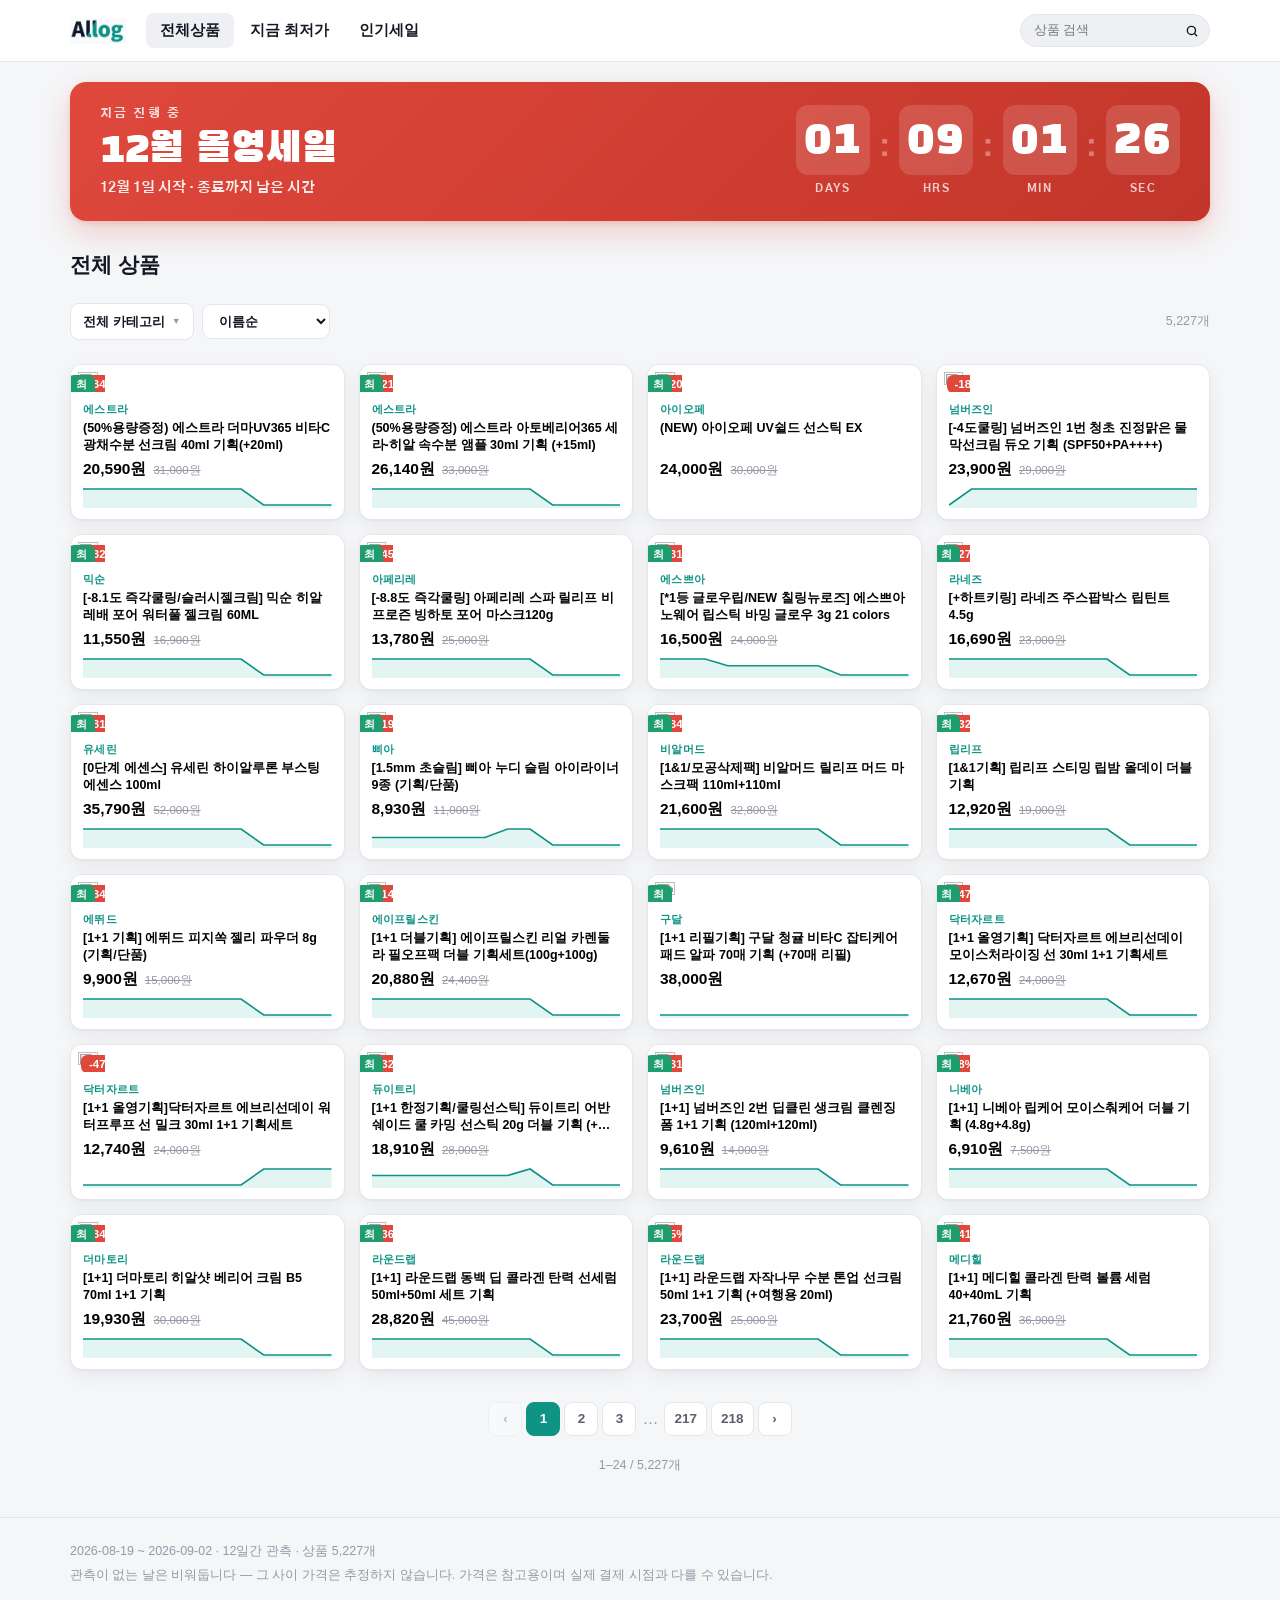
==== assets/allog.html @ a476fb92 "web" ====
<!doctype html>
<html lang="ko">
<head>
<meta charset="utf-8">
<meta name="viewport" content="width=device-width, initial-scale=1">
<link rel="preconnect" href="https://fonts.googleapis.com">
<link rel="preconnect" href="https://fonts.gstatic.com" crossorigin>
<link rel="stylesheet" href="https://fonts.googleapis.com/css2?family=Black+Han+Sans&family=Gothic+A1:wght@500;700;800&display=swap">
<title>Allog</title>
</head>
<body>
<style>
  :root {
    --ground: #F5F6F8;
    --surface: #FFFFFF;
    --surface-2: #EEF0F3;
    --ink: #151723;
    --mid: #5B5F6E;
    --muted: #9599A6;
    --line: #E4E6EB;
    --blue: #2F6FED;
    --blue-bg: #EAF1FE;
    --green: #1F9D6E;
    --green-bg: #E7F7EF;
    --red: #E0483C;
    --red-bg: #FCEBE9;
    /* 로고(assets/logo.png)의 청록을 그대로 강조색으로 쓴다. 토큰 이름은
       기존 코드가 전부 참조하고 있어 그대로 두고 값만 바꿨다. */
    --purple: #0E9385;
    --purple-bg: #E2F5F2;
    --shadow: 0 1px 2px rgba(21,23,35,.04), 0 6px 20px rgba(21,23,35,.06);
    --radius: 12px;
  }

  * { box-sizing: border-box; }
  body {
    margin: 0; background: var(--ground); color: var(--ink);
    font-family: -apple-system, BlinkMacSystemFont, "Segoe UI", "Malgun Gothic",
                 "Apple SD Gothic Neo", sans-serif;
    line-height: 1.5; -webkit-font-smoothing: antialiased;
  }
  .wrap { max-width: 1180px; margin: 0 auto; padding: 0 20px; }
  button { font-family: inherit; }

  .topnav {
    position: sticky; top: 0; z-index: 50; background: var(--surface);
    border-bottom: 1px solid var(--line);
  }
  .topnav-inner {
    max-width: 1180px; margin: 0 auto; padding: 13px 20px;
    display: flex; align-items: center; gap: 20px;
  }
  .brand { flex: none; display: flex; align-items: center; }
  /* 로고는 텍스트와 같은 자리·같은 높이를 차지한다(기존 21px 텍스트 기준). */
  .brand img { height: 26px; width: auto; display: block; }
  .tabs { display: flex; gap: 2px; flex: none; }
  .tab-btn {
    border: none; background: none; cursor: pointer; font-size: 14.5px;
    font-weight: 600; color: var(--ink); padding: 8px 14px; border-radius: 8px;
  }
  .tab-btn:hover { color: var(--ink); background: var(--surface-2); }
  .tab-btn.active { color: var(--ink); background: var(--surface-2); }
  /* 검색 — 항상 보이는 입력창. 돋보기는 안쪽 아이콘으로만 남긴다. */
  .nav-search { margin-left: auto; position: relative; flex: none; }
  .nav-search svg {
    position: absolute; right: 11px; top: 50%; transform: translateY(-50%);
    width: 14px; height: 14px; color: var(--ink); pointer-events: none;
  }
  .nav-search input {
    width: 190px; font: inherit; font-size: 12.5px; padding: 6px 30px 6px 13px;
    border-radius: 99px; border: 1px solid var(--line); background: var(--surface-2);
    color: var(--ink);
  }
  .nav-search input::placeholder { color: var(--ink); opacity: .55; }
  .nav-search input:focus-visible { outline: 2px solid var(--purple); outline-offset: 1px; }
  @media (max-width: 720px) {
    .topnav-inner { flex-wrap: wrap; }
    .nav-search { order: 3; flex-basis: 100%; }
    .nav-search input { width: 100%; }
  }

  .page-head { padding: 26px 0 18px; }
  .page-head h1 { font-size: 21px; font-weight: 800; margin: 0 0 4px; }
  .page-head .sub { font-size: 13.5px; color: var(--muted); margin: 0; }

  .filterbar {
    display: flex; gap: 8px; flex-wrap: wrap; align-items: center;
    padding-bottom: 18px; margin-bottom: 6px;
  }
  select {
    font: inherit; font-size: 13px; font-weight: 600; padding: 8px 12px;
    border-radius: 9px; border: 1px solid var(--line); background: var(--surface);
    color: var(--ink); cursor: pointer;
  }
  /* 카테고리 메뉴 — 대분류에 올리면 소분류가 오른쪽에 펼쳐지는 2단 메뉴.
     네이티브 <select> 로는 중첩이 안 돼서 직접 만들었다. */
  .catmenu { position: relative; }
  .catmenu-btn {
    font: inherit; font-size: 13px; font-weight: 600; padding: 8px 12px;
    border-radius: 9px; border: 1px solid var(--line); background: var(--surface);
    color: var(--ink); cursor: pointer; display: flex; align-items: center; gap: 7px;
  }
  .catmenu-btn:hover { background: var(--surface-2); }
  .catmenu-btn .caret2 { font-size: 9px; color: var(--muted); }
  .catmenu-pop {
    position: absolute; top: calc(100% + 5px); left: 0; z-index: 60;
    min-width: 178px; padding: 5px; border-radius: 11px;
    background: var(--surface); border: 1px solid var(--line);
    box-shadow: 0 6px 26px rgba(21,23,35,.14);
  }
  .catmenu-pop[hidden] { display: none; }
  .catmenu-row { position: relative; }
  .catmenu-item {
    width: 100%; text-align: left; font: inherit; font-size: 13px; font-weight: 600;
    padding: 8px 11px; border: none; border-radius: 7px; background: none;
    color: var(--ink); cursor: pointer; display: flex; align-items: center;
    justify-content: space-between; gap: 10px; white-space: nowrap;
  }
  .catmenu-item:hover, .catmenu-item:focus-visible,
  .catmenu-row.open > .catmenu-item { background: var(--surface-2); outline: none; }
  .catmenu-item[aria-current="true"] { color: var(--purple); }
  .catmenu-item .arrow { font-size: 9px; color: var(--muted); }
  /* 소분류는 부모 행 오른쪽에 붙는다. 화면 밖으로 나가면 왼쪽으로 뒤집는다. */
  .catmenu-sub {
    position: absolute; top: -5px; left: 100%; margin-left: 3px; z-index: 61;
    min-width: 168px; padding: 5px; border-radius: 11px;
    background: var(--surface); border: 1px solid var(--line);
    box-shadow: 0 6px 26px rgba(21,23,35,.14);
    max-height: 320px; overflow-y: auto;
  }
  .catmenu-sub[hidden] { display: none; }
  .catmenu-row.flip > .catmenu-sub { left: auto; right: 100%; margin: 0 3px 0 0; }
  .catmenu-sep { height: 1px; background: var(--line); margin: 4px 6px; }
  @media (max-width: 560px) {
    /* 좁은 화면에선 오른쪽에 펼칠 자리가 없다. 아래로 들여쓰기해 편다. */
    .catmenu-sub { position: static; margin: 2px 0 4px 12px; box-shadow: none;
      border-left: 2px solid var(--line); border-radius: 0; border-top: none;
      border-right: none; border-bottom: none; max-height: 240px; }
  }

  .fb-count { margin-left: auto; font-size: 12.5px; color: var(--muted);
    font-variant-numeric: tabular-nums; white-space: nowrap; }

  .grid {
    display: grid; gap: 14px;
    grid-template-columns: repeat(auto-fill, minmax(230px, 1fr));
    padding-bottom: 10px;
  }
  .card {
    background: var(--surface); border: 1px solid var(--line); border-radius: var(--radius);
    overflow: hidden; box-shadow: var(--shadow); cursor: pointer;
    display: flex; flex-direction: column; text-align: left; padding: 0;
    transition: transform .12s ease, box-shadow .12s ease;
  }
  .card:hover { transform: translateY(-2px); box-shadow: 0 4px 8px rgba(21,23,35,.06), 0 14px 28px rgba(21,23,35,.09); }
  .card:focus-visible { outline: 2px solid var(--purple); outline-offset: 2px; }

  .card-media {
    position: relative; aspect-ratio: 5/4; background: var(--surface-2);
    display: flex; align-items: center; justify-content: center; overflow: hidden;
  }
  .card-media img { width: 100%; height: 100%; object-fit: contain; padding: 7px; background: #fff; }
  .badge-tl {
    position: absolute; top: 10px; left: 10px;
    font-size: 11.5px; font-weight: 800; padding: 3px 8px; border-radius: 6px;
    background: var(--red); color: #fff;
  }
  .badge-tr {
    position: absolute; top: 10px; right: 10px;
    font-size: 10.5px; font-weight: 800; padding: 3px 8px; border-radius: 6px;
    background: var(--green); color: #fff;
  }

  .card-body { padding: 10px 12px 11px; display: flex; flex-direction: column; gap: 3px; flex: 1; }
  .card-brand { font-size: 11px; font-weight: 700; color: var(--purple); letter-spacing: .03em; }
  .card-nm {
    font-size: 12.5px; font-weight: 700; line-height: 1.35;
    display: -webkit-box; -webkit-line-clamp: 2; -webkit-box-orient: vertical; overflow: hidden;
    min-height: 2.7em;
  }
  .card-prices { display: flex; align-items: baseline; gap: 7px; margin-top: 2px; }
  .card-list { font-size: 11.5px; color: var(--muted); text-decoration: line-through;
    font-variant-numeric: tabular-nums; }
  .card-sale { font-size: 15.5px; font-weight: 800; font-variant-numeric: tabular-nums; }
  .card-meta { font-size: 11px; color: var(--muted); font-variant-numeric: tabular-nums; }

  /* 카드 안 미니 스파크라인 — 한눈에 추세를 본다 */
  .spark { width: 100%; height: 24px; display: block; margin-top: 1px; }
  .spark path { fill: none; stroke: var(--purple); stroke-width: 1.6; }
  .spark .spark-area { fill: var(--purple-bg); stroke: none; }

  .empty { text-align: center; padding: 70px 20px; color: var(--muted); font-size: 14px; }

  /* 페이지네이션 */
  .pager { display: flex; justify-content: center; align-items: center; gap: 4px;
    flex-wrap: wrap; padding: 22px 0 6px; }
  .pager button {
    min-width: 34px; height: 34px; padding: 0 9px; border-radius: 8px; cursor: pointer;
    border: 1px solid var(--line); background: var(--surface); color: var(--mid);
    font: inherit; font-size: 13.5px; font-weight: 600; font-variant-numeric: tabular-nums;
  }
  .pager button:hover:not(:disabled) { background: var(--surface-2); color: var(--ink); }
  .pager button[aria-current="page"] {
    background: var(--purple); border-color: var(--purple); color: #fff; font-weight: 800;
  }
  .pager button:disabled { opacity: .38; cursor: default; }
  .pager .pager-gap { color: var(--muted); padding: 0 2px; user-select: none; }
  .pager-note { text-align: center; padding: 2px 18px 30px; font-size: 12.5px;
    color: var(--muted); font-variant-numeric: tabular-nums; }

  /* 다음 세일 카운트다운 — 배너답게 크게. 강조색 바탕에 흰 글씨로 깔고,
     세일 문구는 Black Han Sans(장평이 좁고 굵어 세일 배너에 어울린다)로 뽑는다. */
  .sale-cd {
    display: flex; align-items: center; justify-content: space-between;
    gap: 28px; flex-wrap: wrap;
    margin: 20px 0 2px; padding: 22px 30px; border-radius: 16px;
    background: linear-gradient(135deg, #0E9385 0%, #0B7A6E 100%);
    color: #fff; border: none;
    box-shadow: 0 2px 4px rgba(14,147,133,.16), 0 12px 30px rgba(14,147,133,.22);
  }
  .sale-cd-label { display: flex; flex-direction: column; gap: 6px; min-width: 0; }
  .sale-cd-kicker {
    font-size: 12px; font-weight: 800; letter-spacing: .18em; text-transform: uppercase;
    color: rgba(255,255,255,.82);
    font-family: "Gothic A1", "Malgun Gothic", sans-serif;
  }
  .sale-cd-name {
    font-family: "Black Han Sans", "Malgun Gothic", sans-serif;
    font-size: 42px; font-weight: 400; line-height: 1.05; letter-spacing: -.01em;
    color: #fff;
  }
  .sale-cd-date {
    font-size: 14px; font-weight: 700; color: rgba(255,255,255,.9);
    font-variant-numeric: tabular-nums;
    font-family: "Gothic A1", "Malgun Gothic", sans-serif;
  }
  .sale-cd-clock { display: flex; align-items: flex-start; gap: 9px; flex: none; }
  .cd-unit { display: flex; flex-direction: column; align-items: center; gap: 7px; min-width: 74px; }
  .cd-num {
    font-family: "Black Han Sans", "Malgun Gothic", sans-serif;
    font-size: 46px; font-weight: 400; font-variant-numeric: tabular-nums;
    line-height: 1; padding: 12px 8px; border-radius: 12px; min-width: 100%;
    text-align: center; background: rgba(255,255,255,.14); color: #fff;
    font-feature-settings: "tnum"; letter-spacing: .02em;
    backdrop-filter: blur(2px);
  }
  .cd-cap {
    font-size: 10.5px; font-weight: 800; letter-spacing: .14em;
    color: rgba(255,255,255,.75);
    font-family: "Gothic A1", "Malgun Gothic", sans-serif;
  }
  .cd-sep { font-size: 34px; font-weight: 800; color: rgba(255,255,255,.35); padding-top: 14px; }
  /* 세일이 진행 중이면 붉은 톤으로 뒤집어 "지금이다"를 알린다. */
  .sale-cd.live { background: linear-gradient(135deg, #E0483C 0%, #C2352A 100%);
    box-shadow: 0 2px 4px rgba(224,72,60,.16), 0 12px 30px rgba(224,72,60,.24); }

  @media (max-width: 780px) {
    .sale-cd { gap: 18px; padding: 20px 22px; }
    .sale-cd-name { font-size: 34px; }
    .cd-num { font-size: 36px; }
    .cd-unit { min-width: 60px; }
    .cd-sep { font-size: 28px; padding-top: 11px; }
  }
  @media (max-width: 560px) {
    .sale-cd { gap: 14px; padding: 18px 16px; justify-content: center; }
    .sale-cd-label { align-items: center; text-align: center; }
    .sale-cd-name { font-size: 30px; }
    .cd-num { font-size: 29px; padding: 10px 6px; border-radius: 10px; }
    .cd-unit { min-width: 50px; gap: 5px; }
    .cd-sep { font-size: 22px; padding-top: 9px; }
    .cd-cap { font-size: 9.5px; letter-spacing: .1em; }
  }

  /* ============ modal ============ */
  .modal-overlay {
    position: fixed; inset: 0; background: rgba(15,16,22,.55); z-index: 100;
    display: flex; align-items: flex-start; justify-content: center;
    padding: 32px 16px; overflow-y: auto;
  }
  .modal-overlay[hidden] { display: none; }
  .modal {
    background: var(--surface); border-radius: 16px; max-width: 680px; width: 100%;
    box-shadow: 0 20px 60px rgba(0,0,0,.3); margin-bottom: 40px;
  }
  .modal-head {
    display: flex; justify-content: space-between; align-items: flex-start; gap: 14px;
    padding: 22px 24px 0;
  }
  .modal-close {
    border: none; background: var(--surface-2); color: var(--mid); cursor: pointer;
    width: 32px; height: 32px; border-radius: 50%; font-size: 16px; flex: none;
    display: flex; align-items: center; justify-content: center;
  }
  .modal-close:hover { background: var(--line); }
  .m-thumb {
    flex: none; width: 76px; height: 76px; border-radius: 10px;
    background: var(--surface-2); overflow: hidden;
  }
  .m-thumb img { width: 100%; height: 100%; object-fit: contain; padding: 6px; }
  .modal-body { padding: 6px 24px 26px; }
  .m-brand { font-size: 12px; font-weight: 700; color: var(--purple); letter-spacing: .04em; }
  .m-name { font-size: 19px; font-weight: 800; margin: 4px 0 14px; line-height: 1.35; }
  .m-price-row { display: flex; align-items: baseline; gap: 12px; flex-wrap: wrap; }
  .m-list { font-size: 15px; color: var(--muted); text-decoration: line-through;
    font-variant-numeric: tabular-nums; }
  .m-sale { font-size: 27px; font-weight: 800; font-variant-numeric: tabular-nums; }
  .m-dc { font-size: 13px; font-weight: 800; padding: 3px 9px; border-radius: 7px;
    background: var(--red-bg); color: var(--red); }
  .m-lowtag { font-size: 12px; font-weight: 800; padding: 3px 9px; border-radius: 7px;
    background: var(--green-bg); color: var(--green); }

  .m-facts {
    display: grid; grid-template-columns: repeat(2, 1fr); gap: 12px;
    margin: 18px 0; padding: 14px 16px; background: var(--surface-2); border-radius: 10px;
  }
  .m-fact .fl { font-size: 11px; color: var(--muted); }
  .m-fact .fv { font-size: 14px; font-weight: 700; font-variant-numeric: tabular-nums; margin-top: 2px; }

  .m-link {
    display: inline-flex; align-items: center; gap: 6px; margin: 4px 0 22px;
    font-size: 13.5px; font-weight: 700; color: #fff; background: var(--ink);
    padding: 10px 16px; border-radius: 9px; text-decoration: none;
  }
  .m-link:hover { opacity: .88; }

  .m-h { font-size: 12px; font-weight: 700; letter-spacing: .05em;
    color: var(--muted); margin: 0 0 10px; }

  /* 그래프 — assets/graph_design.png 레퍼런스를 따른다.
     격자·축 눈금 없이 선과 옅은 면만 남기고, 점은 평소엔 숨겼다가
     hover 한 지점에서만 보여준다(레퍼런스의 강조점 하나). */
  .chart-wrap { margin-bottom: 26px; }
  svg.trend { width: 100%; height: auto; display: block; overflow: visible; }
  .trend-axis { fill: var(--muted); font-size: 10.5px; }
  .trend-line { fill: none; stroke: var(--purple); stroke-width: 2.6;
    stroke-linejoin: round; stroke-linecap: round; }
  .trend-area { fill: var(--purple-bg); opacity: 1; }
  .trend-dot { fill: var(--purple); stroke: none; opacity: 0; }
  .trend-dot.low { fill: var(--green); }

  .hist-table { width: 100%; border-collapse: collapse; font-size: 13px; }
  .hist-table th {
    text-align: left; font-size: 11px; font-weight: 700; color: var(--muted);
    padding: 7px 8px; border-bottom: 1.5px solid var(--line);
  }
  .hist-table td { padding: 9px 8px; border-bottom: 1px solid var(--line);
    font-variant-numeric: tabular-nums; }
  .hist-table td.num { text-align: right; }
  .hist-table tr:last-child td { border-bottom: none; }
  .hist-strike { color: var(--muted); text-decoration: line-through; font-size: 11.5px; }
  .low-tag {
    display: inline-block; margin-left: 6px; font-size: 10px; font-weight: 800;
    color: var(--green); background: var(--green-bg); padding: 1px 6px; border-radius: 5px;
  }
  .gap-note { font-size: 11.5px; color: var(--muted); margin-top: 10px; line-height: 1.5; }

  /* 그래프 hover 툴팁 */
  .chart-wrap { position: relative; }
  .trend-hit { fill: transparent; cursor: crosshair; }
  .trend-cursor { stroke: var(--line); stroke-width: 1; }
  .trend-dot.active { r: 5.5; opacity: 1; fill: var(--purple); stroke: #fff; stroke-width: 2.5; }
  .trend-dot.endpoint { opacity: 1; }
  .trend-tip {
    position: absolute; pointer-events: none; z-index: 5;
    background: var(--surface); border: 1px solid var(--line); border-radius: 10px;
    box-shadow: 0 4px 16px rgba(21,23,35,.14);
    padding: 9px 13px; font-size: 13px; line-height: 1.55; white-space: nowrap;
    transform: translate(-50%, -50%);
  }
  .trend-tip[hidden] { display: none; }
  .trend-tip .tip-date { font-weight: 700; color: var(--ink); }
  .trend-tip .tip-price { color: var(--mid); }
  .trend-tip .tip-price b { color: var(--ink); font-variant-numeric: tabular-nums; }

  /* 접히는 섹션 */
  .toggle-head {
    display: flex; align-items: center; gap: 7px; width: 100%;
    background: none; border: none; padding: 0; cursor: pointer;
    font-size: 12px; font-weight: 700; letter-spacing: .05em; color: var(--muted);
    margin: 24px 0 10px;
  }
  .toggle-head:hover { color: var(--ink); }
  .toggle-head .caret { transition: transform .15s ease; font-size: 10px; }
  .toggle-head[aria-expanded="true"] .caret { transform: rotate(90deg); }
  .toggle-body[hidden] { display: none; }

  footer { border-top: 1px solid var(--line); padding: 24px 0 50px;
    font-size: 12.5px; color: var(--muted); }
  footer p { margin: 0 0 5px; }

  @media (prefers-reduced-motion: reduce) { * { transition: none !important; } }
</style>

<nav class="topnav">
  <div class="topnav-inner">
    <div class="brand"><img src="[data-uri]" alt="Allog"></div>
    <div class="tabs" role="tablist">
      <button class="tab-btn active" data-tab="list" role="tab" aria-selected="true">전체상품</button>
      <button class="tab-btn" data-tab="low" role="tab" aria-selected="false">지금 최저가</button>
      <button class="tab-btn" data-tab="hot" role="tab" aria-selected="false">인기세일</button>
    </div>
    <div class="nav-search" id="nav-search">
      <svg viewBox="0 0 24 24" fill="none" stroke="currentColor" stroke-width="2.4"
           stroke-linecap="round" aria-hidden="true">
        <circle cx="11" cy="11" r="7"/><path d="M20 20l-3.6-3.6"/>
      </svg>
      <input type="search" id="nav-search-input" placeholder="상품 검색">
    </div>
  </div>
</nav>

<div class="wrap">
  <div class="sale-cd" id="sale-cd" hidden>
    <div class="sale-cd-label">
      <span class="sale-cd-kicker">다음 BIG SALE</span>
      <span class="sale-cd-name" id="sale-cd-name"></span>
      <span class="sale-cd-date" id="sale-cd-date"></span>
    </div>
    <div class="sale-cd-clock" id="sale-cd-clock"></div>
  </div>

  <div class="page-head">
    <h1 id="page-title">전체 상품</h1>
    <p class="sub" id="page-sub"></p>
  </div>

  <div class="filterbar" id="filterbar"></div>

  <div class="grid" id="grid"></div>
  <p class="empty" id="empty-msg" hidden>조건에 맞는 상품이 없습니다.</p>
  <nav class="pager" id="pager" aria-label="페이지"></nav>
  <p class="pager-note" id="load-note"></p>
</div>

<footer>
  <div class="wrap">
    <p id="footer-scope"></p>
    <p>관측이 없는 날은 비워둡니다 — 그 사이 가격은 추정하지 않습니다. 가격은 참고용이며 실제 결제 시점과 다를 수 있습니다.</p>
  </div>
</footer>

<div class="modal-overlay" id="modal-overlay" hidden>
  <div class="modal" role="dialog" aria-modal="true" aria-labelledby="m-name" id="modal">
    <div class="modal-head">
      <div class="m-thumb" id="m-thumb" hidden></div>
      <div style="flex:1">
        <div class="m-brand" id="m-brand"></div>
        <div class="m-name" id="m-name"></div>
      </div>
      <button class="modal-close" id="modal-close" aria-label="닫기">✕</button>
    </div>
    <div class="modal-body" id="modal-body"></div>
  </div>
</div>

<script id="ranking-payload" type="application/json">{"items": [["A000000209113", "바이오힐보", "[결광부스터] 바이오힐보 콜라겐 리모델링 부스터샷 프로그램 35ml", 42900, 9760, 77, "스킨케어", "스킨케어>에센스/세럼/앰플", "10/0000/0020/A00000020911319ko.jpg", 452, 0, "세일|쿠폰|오늘드림", 12, 9760, 42900, 1, [["2026-08-19", 42900, 42900, 0], ["2026-08-20", 42900, 42900, 0], ["2026-08-23", 42900, 42900, 0], ["2026-08-24", 42900, 42900, 0], ["2026-08-25", 42900, 42900, 0], ["2026-08-26", 42900, 42900, 0], ["2026-08-28", 42900, 42900, 0], ["2026-08-29", 42900, 42900, 0], ["2026-08-30", 42900, 9760, 77], ["2026-08-31", 42900, 9760, 77], ["2026-09-01", 42900, 9760, 77], ["2026-09-02", 42900, 9760, 77]], [["2026-08-30", "2026-09-02", 42900, 9760, 77]], ["스킨케어"]], ["A000000155193", "닥터자르트", "닥터자르트 포어레미디 파하 익스폴리에이팅 세럼 (본품30ml+15ml 추가 증정)", 47000, 12530, 73, "스킨케어", "스킨케어>에센스/세럼/앰플", "10/0000/0015/A00000015519305ko.jpg", 730, 0, "세일|쿠폰|오늘드림", 12, 12530, 47000, 1, [["2026-08-19", 47000, 47000, 0], ["2026-08-20", 47000, 47000, 0], ["2026-08-23", 47000, 47000, 0], ["2026-08-24", 47000, 47000, 0], ["2026-08-25", 47000, 47000, 0], ["2026-08-26", 47000, 47000, 0], ["2026-08-28", 47000, 47000, 0], ["2026-08-29", 47000, 47000, 0], ["2026-08-30", 47000, 12530, 73], ["2026-08-31", 47000, 12530, 73], ["2026-09-01", 47000, 12530, 73], ["2026-09-02", 47000, 12530, 73]], [["2026-08-30", "2026-09-02", 47000, 12530, 73]], ["스킨케어"]], ["A000000208693", "딘토", "딘토 치크 & 아이 멀티유즈 팔레트 3종", 28000, 7950, 72, "메이크업", "메이크업>아이메이크업", "10/0000/0020/A00000020869327ko.jpg", 636, 0, "세일|쿠폰|오늘드림", 12, 7950, 15900, 1, [["2026-08-19", 28000, 15900, 43], ["2026-08-20", 28000, 15900, 43], ["2026-08-23", 28000, 15900, 43], ["2026-08-24", 28000, 15900, 43], ["2026-08-25", 28000, 15900, 43], ["2026-08-26", 28000, 15900, 43], ["2026-08-28", 28000, 15900, 43], ["2026-08-29", 28000, 15900, 43], ["2026-08-30", 28000, 7950, 72], ["2026-08-31", 28000, 7950, 72], ["2026-09-01", 28000, 7950, 72], ["2026-09-02", 28000, 7950, 72]], [["2026-08-19", "2026-09-02", 28000, 7950, 72]], ["메이크업"]], ["A000000222769", "아이디얼포맨", "[프레시/시카] 아이디얼포맨 올인원 2종 단품/기획", 26000, 7670, 71, "스킨케어", "스킨케어>로션", "10/0000/0022/A00000022276929ko.jpg", 1000, 1, "세일|쿠폰|오늘드림", 12, 7670, 11800, 1, [["2026-08-19", 26000, 11800, 55], ["2026-08-20", 26000, 11800, 55], ["2026-08-23", 26000, 11800, 55], ["2026-08-24", 26000, 11800, 55], ["2026-08-25", 26000, 11800, 55], ["2026-08-26", 26000, 11800, 55], ["2026-08-28", 26000, 11800, 55], ["2026-08-29", 26000, 11800, 55], ["2026-08-30", 26000, 7670, 71], ["2026-08-31", 26000, 7670, 71], ["2026-09-01", 26000, 7670, 71], ["2026-09-02", 26000, 7670, 71]], [["2026-08-19", "2026-09-02", 26000, 7670, 71]], ["스킨케어"]], ["A000000223196", "아이디얼포맨", "[맨즈1등 올인원] 아이디얼포맨 프레시/시카/선 올인원 (단품/기획)", 26000, 7670, 71, "스킨케어", "스킨케어>로션", "10/0000/0022/A00000022319602ko.jpg", 1000, 1, "세일|쿠폰|오늘드림", 12, 7670, 8900, 1, [["2026-08-19", 26000, 8900, 66], ["2026-08-20", 26000, 8900, 66], ["2026-08-23", 26000, 8900, 66], ["2026-08-24", 26000, 8900, 66], ["2026-08-25", 26000, 8900, 66], ["2026-08-26", 26000, 8900, 66], ["2026-08-28", 26000, 8900, 66], ["2026-08-29", 26000, 8900, 66], ["2026-08-30", 26000, 7670, 71], ["2026-08-31", 26000, 7670, 71], ["2026-09-01", 26000, 7670, 71], ["2026-09-02", 26000, 7670, 71]], [["2026-08-19", "2026-09-02", 26000, 7670, 71]], ["스킨케어"]], ["A000000225943", "아이디얼포맨", "[개기름박멸]아이디얼포맨 프레시 올인원 150ml 단품/기획", 26000, 7670, 71, "스킨케어", "스킨케어>로션", "10/0000/0022/A00000022594331ko.jpg", 1000, 1, "세일|쿠폰|오늘드림", 12, 7670, 11800, 1, [["2026-08-19", 26000, 11800, 55], ["2026-08-20", 26000, 11800, 55], ["2026-08-23", 26000, 11800, 55], ["2026-08-24", 26000, 11800, 55], ["2026-08-25", 26000, 11800, 55], ["2026-08-26", 26000, 11800, 55], ["2026-08-28", 26000, 11800, 55], ["2026-08-29", 26000, 11800, 55], ["2026-08-30", 26000, 7670, 71], ["2026-08-31", 26000, 7670, 71], ["2026-09-01", 26000, 7670, 71], ["2026-09-02", 26000, 7670, 71]], [["2026-08-19", "2026-09-02", 26000, 7670, 71]], ["스킨케어"]], ["A000000245687", "얼터너티브스테레오", "[망곰 콜라보] 얼터너티브스테레오 슈가 크런치 블러셔 5.2g (+브러시)", 23000, 6900, 70, "메이크업", "메이크업>베이스메이크업", "10/0000/0024/A00000024568718ko.jpg", 1000, 1, "세일|오늘드림", 12, 6900, 6900, 1, [["2026-08-19", 23000, 6900, 70], ["2026-08-20", 23000, 6900, 70], ["2026-08-23", 23000, 6900, 70], ["2026-08-24", 23000, 6900, 70], ["2026-08-25", 23000, 6900, 70], ["2026-08-26", 23000, 6900, 70], ["2026-08-28", 23000, 6900, 70], ["2026-08-29", 23000, 6900, 70], ["2026-08-30", 23000, 6900, 70], ["2026-08-31", 23000, 6900, 70], ["2026-09-01", 23000, 6900, 70], ["2026-09-02", 23000, 6900, 70]], [["2026-08-19", "2026-09-02", 23000, 6900, 70]], ["메이크업"]], ["A000000254708", "닥터자르트", "[10분쿨링진정] 닥터자르트 크라이오 소르베 아이시 페이셜 마스크 4개입", 31000, 9680, 69, "마스크팩", "마스크팩>페이셜팩", "10/0000/0025/A00000025470806ko.jpg", 564, 0, "세일|쿠폰|오늘드림", 12, 9680, 12900, 1, [["2026-08-19", 31000, 12900, 58], ["2026-08-20", 31000, 12900, 58], ["2026-08-23", 31000, 12900, 58], ["2026-08-24", 31000, 12900, 58], ["2026-08-25", 31000, 12900, 58], ["2026-08-26", 31000, 12900, 58], ["2026-08-28", 31000, 12900, 58], ["2026-08-29", 31000, 12900, 58], ["2026-08-30", 31000, 9680, 69], ["2026-08-31", 31000, 9680, 69], ["2026-09-01", 31000, 9680, 69], ["2026-09-02", 31000, 9680, 69]], [["2026-08-19", "2026-09-02", 31000, 9680, 69]], ["마스크팩"]], ["A000000120533", "한스킨", "[피지모공/메이크업] 한스킨 클렌징폼&블랙헤드 120ml", 22000, 6960, 68, "클렌징", "클렌징>클렌징폼/젤", "10/0000/0012/A00000012053336ko.png", 1000, 1, "세일|쿠폰|오늘드림", 12, 6960, 7900, 1, [["2026-08-19", 22000, 7900, 64], ["2026-08-20", 22000, 7900, 64], ["2026-08-23", 22000, 7900, 64], ["2026-08-24", 22000, 7510, 66], ["2026-08-25", 22000, 7510, 66], ["2026-08-26", 22000, 7510, 66], ["2026-08-28", 22000, 7510, 66], ["2026-08-29", 22000, 7510, 66], ["2026-08-30", 22000, 6960, 68], ["2026-08-31", 22000, 6960, 68], ["2026-09-01", 22000, 6960, 68], ["2026-09-02", 22000, 6960, 68]], [["2026-08-19", "2026-09-02", 22000, 6960, 68]], ["클렌징"]], ["A000000189100", "제이준", "[영양탄력] 제이준 콜라겐 스킨 핏 탄력 강화 마스크팩 1매", 3900, 1230, 68, "마스크팩", "마스크팩>시트팩", "10/0000/0018/A00000018910003ko.jpg", 534, 0, "세일|쿠폰|오늘드림", 12, 1230, 1530, 1, [["2026-08-19", 3900, 1530, 61], ["2026-08-20", 3900, 1530, 61], ["2026-08-23", 3900, 1530, 61], ["2026-08-24", 3900, 1530, 61], ["2026-08-25", 3900, 1530, 61], ["2026-08-26", 3900, 1530, 61], ["2026-08-28", 3900, 1530, 61], ["2026-08-29", 3900, 1530, 61], ["2026-08-30", 3900, 1230, 68], ["2026-08-31", 3900, 1230, 68], ["2026-09-01", 3900, 1230, 68], ["2026-09-02", 3900, 1230, 68]], [["2026-08-19", "2026-09-02", 3900, 1230, 68]], ["마스크팩"]], ["A000000134573", "케어존", "케어존 약산성폼 더블 기획 (200ml+200ml)", 22000, 7300, 67, "클렌징", "클렌징>클렌징폼/젤", "10/0000/0013/A00000013457323ko.jpg", 1000, 1, "세일|오늘드림", 12, 7300, 22000, 1, [["2026-08-19", 22000, 22000, 0], ["2026-08-20", 22000, 22000, 0], ["2026-08-23", 22000, 22000, 0], ["2026-08-24", 22000, 22000, 0], ["2026-08-25", 22000, 22000, 0], ["2026-08-26", 22000, 22000, 0], ["2026-08-28", 22000, 22000, 0], ["2026-08-29", 22000, 22000, 0], ["2026-08-30", 22000, 7300, 67], ["2026-08-31", 22000, 7300, 67], ["2026-09-01", 22000, 7300, 67], ["2026-09-02", 22000, 7300, 67]], [["2026-08-30", "2026-09-02", 22000, 7300, 67]], ["클렌징"]], ["A000000154569", "제이엠솔루션", "제이엠솔루션 릴리프 약산성 약쑥 마스크 10매", 30000, 9980, 67, "마스크팩", "마스크팩>시트팩", "10/0000/0015/A00000015456913ko.jpg", 430, 0, "세일|쿠폰|오늘드림", 12, 9980, 10500, 1, [["2026-08-19", 30000, 10500, 65], ["2026-08-20", 30000, 10500, 65], ["2026-08-23", 30000, 10500, 65], ["2026-08-24", 30000, 10500, 65], ["2026-08-25", 30000, 10500, 65], ["2026-08-26", 30000, 10500, 65], ["2026-08-28", 30000, 10500, 65], ["2026-08-29", 30000, 10500, 65], ["2026-08-30", 30000, 9980, 67], ["2026-08-31", 30000, 9980, 67], ["2026-09-01", 30000, 9980, 67], ["2026-09-02", 30000, 9980, 67]], [["2026-08-19", "2026-09-02", 30000, 9980, 67]], ["마스크팩"]], ["A000000204388", "바이오힐보", "[콜라겐|광채탄력] 바이오힐보 콜라겐 리모델링 세럼 겔 마스크 (1매/다매입)", 30000, 9900, 67, "마스크팩", "마스크팩>시트팩", "10/0000/0020/A00000020438846ko.jpg", 1000, 1, "세일|쿠폰|오늘드림", 12, 9900, 22000, 1, [["2026-08-19", 42000, 22000, 48], ["2026-08-20", 42000, 22000, 48], ["2026-08-23", 42000, 22000, 48], ["2026-08-24", 42000, 22000, 48], ["2026-08-25", 42000, 22000, 48], ["2026-08-26", 42000, 22000, 48], ["2026-08-28", 30000, 15000, 50], ["2026-08-29", 30000, 15000, 50], ["2026-08-30", 30000, 9900, 67], ["2026-08-31", 30000, 9900, 67], ["2026-09-01", 30000, 9900, 67], ["2026-09-02", 30000, 9900, 67]], [["2026-08-19", "2026-09-02", 42000, 9900, 67]], ["마스크팩"]], ["A000000224488", "바이오힐보", "[흔적진정] 바이오힐보 판테셀 리페어 시카좀 앰플 30ml", 30000, 9890, 67, "스킨케어", "스킨케어>에센스/세럼/앰플", "10/0000/0022/A00000022448810ko.jpg", 468, 0, "세일|쿠폰|오늘드림", 12, 9890, 23000, 1, [["2026-08-19", 30000, 23000, 23], ["2026-08-20", 30000, 23000, 23], ["2026-08-23", 30000, 23000, 23], ["2026-08-24", 30000, 23000, 23], ["2026-08-25", 30000, 23000, 23], ["2026-08-26", 30000, 23000, 23], ["2026-08-28", 30000, 23000, 23], ["2026-08-29", 30000, 23000, 23], ["2026-08-30", 30000, 9890, 67], ["2026-08-31", 30000, 9890, 67], ["2026-09-01", 30000, 9890, 67], ["2026-09-02", 30000, 9890, 67]], [["2026-08-19", "2026-09-02", 30000, 9890, 67]], ["스킨케어"]], ["A000000236606", "브링그린", "브링그린 징크테카 트러블 세럼 수딩 마스크 1매/ 3+1 기획", 3000, 990, 67, "마스크팩", "마스크팩>시트팩", "10/0000/0023/A00000023660608ko.jpg", 1000, 1, "세일|쿠폰|오늘드림", 12, 990, 1500, 1, [["2026-08-19", 3000, 1500, 50], ["2026-08-20", 3000, 1500, 50], ["2026-08-23", 3000, 1500, 50], ["2026-08-24", 3000, 1500, 50], ["2026-08-25", 3000, 1500, 50], ["2026-08-26", 3000, 1500, 50], ["2026-08-28", 3000, 1500, 50], ["2026-08-29", 3000, 1500, 50], ["2026-08-30", 3000, 990, 67], ["2026-08-31", 3000, 990, 67], ["2026-09-01", 3000, 990, 67], ["2026-09-02", 3000, 990, 67]], [["2026-08-19", "2026-09-02", 3000, 990, 67]], ["마스크팩"]], ["A000000236610", "브링그린", "[수분진정] 브링그린 징크테카 트러블 세럼 수딩 마스크 3+1 기획", 9000, 2970, 67, "마스크팩", "마스크팩>시트팩", "10/0000/0023/A00000023661006ko.jpg", 1000, 1, "세일|쿠폰|오늘드림", 12, 2970, 9000, 1, [["2026-08-19", 9000, 9000, 0], ["2026-08-20", 9000, 9000, 0], ["2026-08-23", 9000, 9000, 0], ["2026-08-24", 9000, 9000, 0], ["2026-08-25", 9000, 9000, 0], ["2026-08-26", 9000, 9000, 0], ["2026-08-28", 9000, 9000, 0], ["2026-08-29", 9000, 9000, 0], ["2026-08-30", 9000, 2970, 67], ["2026-08-31", 9000, 2970, 67], ["2026-09-01", 9000, 2970, 67], ["2026-09-02", 9000, 2970, 67]], [["2026-08-30", "2026-09-02", 9000, 2970, 67]], ["마스크팩"]], ["A000000150460", "식물나라", "[산리오캐릭터즈/한교동]식물나라 보송,워터프루프,쿨링 선 스틱 30g(단품/1+1/리필)", 27000, 9200, 66, "선케어", "선케어>선스틱", "10/0000/0015/A00000015046031ko.jpg", 1000, 1, "세일|쿠폰|오늘드림", 12, 8800, 20800, 0, [["2026-08-19", 27000, 20800, 23], ["2026-08-20", 27000, 20800, 23], ["2026-08-23", 27000, 20800, 23], ["2026-08-24", 27000, 20800, 23], ["2026-08-25", 27000, 20800, 23], ["2026-08-26", 27000, 20800, 23], ["2026-08-28", 27000, 13800, 49], ["2026-08-29", 27000, 13800, 49], ["2026-08-30", 27000, 8800, 67], ["2026-08-31", 27000, 9200, 66], ["2026-09-01", 27000, 9200, 66], ["2026-09-02", 27000, 9200, 66]], [["2026-08-19", "2026-09-02", 27000, 8800, 67]], ["선케어"]], ["A000000165359", "로벡틴", "[모공순삭/피지쓱싹] 로벡틴 닥터마스크 포어 5매", 15000, 5040, 66, "마스크팩", "마스크팩>시트팩", "10/0000/0016/A00000016535921ko.png", 1000, 1, "세일|쿠폰|오늘드림", 12, 5040, 6300, 1, [["2026-08-19", 15000, 6300, 58], ["2026-08-20", 15000, 6300, 58], ["2026-08-23", 15000, 6300, 58], ["2026-08-24", 15000, 6300, 58], ["2026-08-25", 15000, 6300, 58], ["2026-08-26", 15000, 6300, 58], ["2026-08-28", 15000, 6300, 58], ["2026-08-29", 15000, 6300, 58], ["2026-08-30", 15000, 5040, 66], ["2026-08-31", 15000, 5040, 66], ["2026-09-01", 15000, 5040, 66], ["2026-09-02", 15000, 5040, 66]], [["2026-08-19", "2026-09-02", 15000, 5040, 66]], ["마스크팩"]], ["A000000166296", "식물나라", "[올영PICK/산리오에디션/한교동]식물나라 보송/쿨링/워터프루프 선 스틱 3종", 27000, 9200, 66, "선케어", "선케어>선스틱", "10/0000/0016/A00000016629661ko.jpg", 1000, 1, "세일|쿠폰|오늘드림", 12, 8800, 20800, 0, [["2026-08-19", 27000, 20800, 23], ["2026-08-20", 27000, 20800, 23], ["2026-08-23", 27000, 20800, 23], ["2026-08-24", 27000, 20800, 23], ["2026-08-25", 27000, 20800, 23], ["2026-08-26", 27000, 20800, 23], ["2026-08-28", 27000, 20800, 23], ["2026-08-29", 27000, 20800, 23], ["2026-08-30", 27000, 8800, 67], ["2026-08-31", 27000, 9200, 66], ["2026-09-01", 27000, 9200, 66], ["2026-09-02", 27000, 9200, 66]], [["2026-08-19", "2026-09-02", 27000, 8800, 67]], ["선케어"]], ["A000000205183", "로벡틴", "[여행용/수정화장] 로벡틴 포어케어 노세범 패드 휴대용(20매)", 11800, 3960, 66, "마스크팩", "마스크팩>패드", "10/0000/0020/A00000020518332ko.png", 1000, 1, "세일|쿠폰|오늘드림", 12, 3960, 11960, 1, [["2026-08-19", 11800, 5900, 50], ["2026-08-20", 11800, 5900, 50], ["2026-08-23", 11800, 5900, 50], ["2026-08-24", 11800, 5900, 50], ["2026-08-25", 11800, 5900, 50], ["2026-08-26", 11800, 5900, 50], ["2026-08-28", 11800, 5900, 50], ["2026-08-29", 11800, 5900, 50], ["2026-08-30", 24000, 11960, 50], ["2026-08-31", 11800, 3960, 66], ["2026-09-01", 11800, 3960, 66], ["2026-09-02", 11800, 3960, 66]], [["2026-08-19", "2026-09-02", 11800, 3960, 66]], ["마스크팩"]], ["A000000216964", "딘토", "딘토 프로즌 립젤리 12종", 22000, 7500, 66, "메이크업", "메이크업>립메이크업", "10/0000/0021/A00000021696418ko.jpg", 1000, 1, "세일|쿠폰|오늘드림", 12, 7500, 15000, 1, [["2026-08-19", 22000, 15000, 32], ["2026-08-20", 22000, 15000, 32], ["2026-08-23", 22000, 15000, 32], ["2026-08-24", 22000, 15000, 32], ["2026-08-25", 22000, 15000, 32], ["2026-08-26", 22000, 15000, 32], ["2026-08-28", 22000, 15000, 32], ["2026-08-29", 22000, 15000, 32], ["2026-08-30", 22000, 7500, 66], ["2026-08-31", 22000, 7500, 66], ["2026-09-01", 22000, 7500, 66], ["2026-09-02", 22000, 7500, 66]], [["2026-08-19", "2026-09-02", 22000, 7500, 66]], ["메이크업"]], ["A000000221881", "식물나라", "식물나라 보송/워터프루프/쿨링 선 스틱 3종 (단품/1+1/리필기획)", 27000, 9200, 66, "선케어", "선케어>선스틱", "10/0000/0022/A00000022188118ko.jpg", 1000, 1, "세일|쿠폰|오늘드림", 12, 8800, 20800, 0, [["2026-08-19", 27000, 20800, 23], ["2026-08-20", 27000, 20800, 23], ["2026-08-23", 27000, 20800, 23], ["2026-08-24", 27000, 20800, 23], ["2026-08-25", 27000, 20800, 23], ["2026-08-26", 27000, 20800, 23], ["2026-08-28", 27000, 20800, 23], ["2026-08-29", 27000, 20800, 23], ["2026-08-30", 27000, 8800, 67], ["2026-08-31", 27000, 9200, 66], ["2026-09-01", 27000, 9200, 66], ["2026-09-02", 27000, 9200, 66]], [["2026-08-19", "2026-09-02", 27000, 8800, 67]], ["선케어"]], ["A000000249471", "식물나라", "[올영PICK/산리오에디션/한교동]식물나라 워터프루프 선 스틱 30g(단품/1+1기획)", 27000, 9200, 66, "선케어", "선케어>선스틱", "10/0000/0024/A00000024947111ko.jpg", 980, 0, "세일|쿠폰|오늘드림", 12, 8800, 20800, 0, [["2026-08-19", 27000, 20800, 23], ["2026-08-20", 27000, 20800, 23], ["2026-08-23", 27000, 20800, 23], ["2026-08-24", 27000, 20800, 23], ["2026-08-25", 27000, 20800, 23], ["2026-08-26", 27000, 20800, 23], ["2026-08-28", 27000, 20800, 23], ["2026-08-29", 27000, 20800, 23], ["2026-08-30", 27000, 8800, 67], ["2026-08-31", 27000, 9200, 66], ["2026-09-01", 27000, 9200, 66], ["2026-09-02", 27000, 9200, 66]], [["2026-08-19", "2026-09-02", 27000, 8800, 67]], ["선케어"]], ["A000000130889", "로벡틴", "[수분충전/오돌토돌 결케어] 로벡틴 닥터마스크 아쿠아 5매", 20000, 7020, 65, "마스크팩", "마스크팩>시트팩", "10/0000/0013/A00000013088925ko.png", 1000, 1, "세일|쿠폰|오늘드림", 12, 7020, 7800, 1, [["2026-08-19", 20000, 7800, 61], ["2026-08-20", 20000, 7800, 61], ["2026-08-23", 20000, 7800, 61], ["2026-08-24", 20000, 7800, 61], ["2026-08-25", 20000, 7800, 61], ["2026-08-26", 20000, 7800, 61], ["2026-08-28", 20000, 7800, 61], ["2026-08-29", 20000, 7800, 61], ["2026-08-30", 20000, 7020, 65], ["2026-08-31", 20000, 7020, 65], ["2026-09-01", 20000, 7020, 65], ["2026-09-02", 20000, 7020, 65]], [["2026-08-19", "2026-09-02", 20000, 7020, 65]], ["마스크팩"]], ["A000000203759", "바이오힐보", "[모공패드] 바이오힐보 프로바이오덤 콜라겐 리모델링 세럼 패드 70매", 28000, 9920, 65, "마스크팩", "마스크팩>패드", "10/0000/0020/A00000020375925ko.jpg", 1000, 1, "세일|쿠폰|오늘드림", 12, 9920, 16800, 1, [["2026-08-19", 28000, 16800, 40], ["2026-08-20", 28000, 16800, 40], ["2026-08-23", 28000, 16800, 40], ["2026-08-24", 28000, 16800, 40], ["2026-08-25", 28000, 16800, 40], ["2026-08-26", 28000, 16800, 40], ["2026-08-28", 28000, 16800, 40], ["2026-08-29", 28000, 16800, 40], ["2026-08-30", 28000, 9920, 65], ["2026-08-31", 28000, 9920, 65], ["2026-09-01", 28000, 9920, 65], ["2026-09-02", 28000, 9920, 65]], [["2026-08-19", "2026-09-02", 28000, 9920, 65]], ["마스크팩"]], ["A000000211128", "아누아", "[수지pick]아누아 데일리케어 마스크팩 8종(1매)", 4000, 1400, 65, "마스크팩", "마스크팩>시트팩", "10/0000/0021/A00000021112836ko.png", 1000, 1, "세일|쿠폰|오늘드림", 12, 1400, 4000, 1, [["2026-08-19", 4000, 1600, 60], ["2026-08-20", 4000, 1600, 60], ["2026-08-23", 4000, 1600, 60], ["2026-08-24", 4000, 1600, 60], ["2026-08-25", 4000, 1600, 60], ["2026-08-26", 4000, 1600, 60], ["2026-08-28", 4000, 1600, 60], ["2026-08-29", 4000, 4000, 0], ["2026-08-30", 4000, 1400, 65], ["2026-08-31", 4000, 1400, 65], ["2026-09-01", 4000, 1400, 65], ["2026-09-02", 4000, 1400, 65]], [["2026-08-19", "2026-08-28", 4000, 1600, 60], ["2026-08-30", "2026-09-02", 4000, 1400, 65]], ["마스크팩"]], ["A000000224490", "바이오힐보", "[열감진정] 바이오힐보 판테셀 리페어 시카좀 겔링패드 80매", 28000, 9920, 65, "마스크팩", "마스크팩>패드", "10/0000/0022/A00000022449025ko.jpg", 1000, 1, "세일|쿠폰|오늘드림", 12, 9920, 16800, 1, [["2026-08-19", 28000, 16800, 40], ["2026-08-20", 28000, 16800, 40], ["2026-08-23", 28000, 16800, 40], ["2026-08-24", 28000, 16800, 40], ["2026-08-25", 28000, 16800, 40], ["2026-08-26", 28000, 16800, 40], ["2026-08-28", 28000, 16800, 40], ["2026-08-29", 28000, 16800, 40], ["2026-08-30", 28000, 9920, 65], ["2026-08-31", 28000, 9920, 65], ["2026-09-01", 28000, 9920, 65], ["2026-09-02", 28000, 9920, 65]], [["2026-08-19", "2026-09-02", 28000, 9920, 65]], ["마스크팩"]], ["A000000130885", "로벡틴", "[응급진정/흔적케어] 로벡틴 닥터마스크 시카 5매", 20000, 7260, 64, "마스크팩", "마스크팩>시트팩", "10/0000/0013/A00000013088523ko.png", 1000, 1, "세일|쿠폰|오늘드림", 12, 7260, 10000, 1, [["2026-08-19", 20000, 10000, 50], ["2026-08-20", 20000, 10000, 50], ["2026-08-23", 20000, 10000, 50], ["2026-08-24", 20000, 10000, 50], ["2026-08-25", 20000, 10000, 50], ["2026-08-26", 20000, 10000, 50], ["2026-08-28", 20000, 10000, 50], ["2026-08-29", 20000, 10000, 50], ["2026-08-30", 20000, 7260, 64], ["2026-08-31", 20000, 7260, 64], ["2026-09-01", 20000, 7260, 64], ["2026-09-02", 20000, 7260, 64]], [["2026-08-19", "2026-09-02", 20000, 7260, 64]], ["마스크팩"]], ["A000000130887", "로벡틴", "[수분충전/오돌토돌 결케어] 로벡틴 닥터마스크 아쿠아 1매", 4000, 1440, 64, "마스크팩", "마스크팩>시트팩", "10/0000/0013/A00000013088719ko.png", 1000, 1, "세일|쿠폰|오늘드림", 12, 1440, 7020, 1, [["2026-08-19", 4000, 1600, 60], ["2026-08-20", 4000, 1600, 60], ["2026-08-23", 4000, 1600, 60], ["2026-08-24", 4000, 1600, 60], ["2026-08-25", 4000, 1600, 60], ["2026-08-26", 4000, 1600, 60], ["2026-08-28", 4000, 1600, 60], ["2026-08-29", 4000, 1600, 60], ["2026-08-30", 20000, 7020, 65], ["2026-08-31", 20000, 7020, 65], ["2026-09-01", 20000, 7020, 65], ["2026-09-02", 4000, 1440, 64]], [["2026-08-19", "2026-09-02", 4000, 1440, 64]], ["마스크팩"]], ["A000000167873", "파티온", "[진정] 파티온 리얼핏 어성초 카밍 마스크 1매", 3000, 1080, 64, "마스크팩", "마스크팩>시트팩", "10/0000/0016/A00000016787302ko.jpg", 1000, 1, "세일|쿠폰|오늘드림", 12, 1080, 3000, 1, [["2026-08-19", 3000, 3000, 0], ["2026-08-20", 3000, 3000, 0], ["2026-08-23", 3000, 3000, 0], ["2026-08-24", 3000, 3000, 0], ["2026-08-25", 3000, 3000, 0], ["2026-08-26", 3000, 3000, 0], ["2026-08-28", 3000, 3000, 0], ["2026-08-29", 3000, 3000, 0], ["2026-08-30", 3000, 1080, 64], ["2026-08-31", 3000, 1080, 64], ["2026-09-01", 3000, 1080, 64], ["2026-09-02", 3000, 1080, 64]], [["2026-08-30", "2026-09-02", 3000, 1080, 64]], ["마스크팩"]], ["A000000199844", "키스미", "[애쉬/꼼꼼] 키스미 히로인메이크 마이크로 마스카라 EX (단품)", 22000, 7860, 64, "메이크업", "메이크업>아이메이크업", "10/0000/0019/A00000019984436ko.jpg", 1000, 1, "세일|쿠폰|오늘드림", 12, 7860, 7900, 1, [["2026-08-19", 22000, 7900, 64], ["2026-08-20", 22000, 7900, 64], ["2026-08-23", 22000, 7900, 64], ["2026-08-24", 22000, 7900, 64], ["2026-08-25", 22000, 7900, 64], ["2026-08-26", 22000, 7900, 64], ["2026-08-28", 22000, 7900, 64], ["2026-08-29", 22000, 7900, 64], ["2026-08-30", 22000, 7860, 64], ["2026-08-31", 22000, 7860, 64], ["2026-09-01", 22000, 7860, 64], ["2026-09-02", 22000, 7860, 64]], [["2026-08-19", "2026-09-02", 22000, 7860, 64]], ["메이크업"]], ["A000000240164", "로벡틴", "[850만장 판매 돌파] 로벡틴 1등 닥터마스크 5매입 3종 택1", 20000, 7260, 64, "마스크팩", "마스크팩>시트팩", "10/0000/0024/A00000024016410ko.png", 1000, 1, "세일|쿠폰|오늘드림", 12, 5040, 7260, 0, [["2026-08-19", 15000, 6300, 58], ["2026-08-20", 15000, 6300, 58], ["2026-08-23", 15000, 6300, 58], ["2026-08-24", 15000, 6300, 58], ["2026-08-25", 15000, 6300, 58], ["2026-08-26", 15000, 6300, 58], ["2026-08-28", 15000, 6300, 58], ["2026-08-29", 15000, 6300, 58], ["2026-08-30", 15000, 5040, 66], ["2026-08-31", 15000, 5040, 66], ["2026-09-01", 20000, 7260, 64], ["2026-09-02", 20000, 7260, 64]], [["2026-08-19", "2026-09-02", 15000, 5040, 66]], ["마스크팩"]], ["A000000125147", "싸이닉", "[광노화 선 케어]  싸이닉 엔조이 슈퍼 마일드 선 에센스 50ml", 15000, 5520, 63, "선케어", "선케어>선크림", "10/0000/0012/A00000012514725ko.jpg", 1000, 1, "세일|쿠폰|오늘드림", 12, 5520, 5520, 1, [["2026-08-19", 15000, 5520, 63], ["2026-08-20", 15000, 5520, 63], ["2026-08-23", 15000, 5520, 63], ["2026-08-24", 15000, 5520, 63], ["2026-08-25", 15000, 5520, 63], ["2026-08-26", 15000, 5520, 63], ["2026-08-28", 15000, 5520, 63], ["2026-08-29", 15000, 5520, 63], ["2026-08-30", 15000, 5520, 63], ["2026-08-31", 15000, 5520, 63], ["2026-09-01", 15000, 5520, 63], ["2026-09-02", 15000, 5520, 63]], [["2026-08-19", "2026-09-02", 15000, 5520, 63]], ["선케어"]], ["A000000140606", "시루콧토", "시루콧토 브라이트 솔루션 마스크팩", 4000, 1500, 63, "마스크팩", "마스크팩>시트팩", "10/0000/0014/A00000014060601ko.jpg", 962, 0, "세일|쿠폰|오늘드림", 12, 1500, 2000, 1, [["2026-08-19", 4000, 2000, 50], ["2026-08-20", 4000, 2000, 50], ["2026-08-23", 4000, 2000, 50], ["2026-08-24", 4000, 2000, 50], ["2026-08-25", 4000, 2000, 50], ["2026-08-26", 4000, 2000, 50], ["2026-08-28", 4000, 2000, 50], ["2026-08-29", 4000, 2000, 50], ["2026-08-30", 4000, 1500, 63], ["2026-08-31", 4000, 1500, 63], ["2026-09-01", 4000, 1500, 63], ["2026-09-02", 4000, 1500, 63]], [["2026-08-19", "2026-09-02", 4000, 1500, 63]], ["마스크팩"]], ["A000000164987", "로벡틴", "[모공순삭/피지쓱싹]  로벡틴 닥터마스크 포어 1매", 3000, 1110, 63, "마스크팩", "마스크팩>시트팩", "10/0000/0016/A00000016498718ko.png", 1000, 1, "세일|쿠폰|오늘드림", 12, 1110, 1350, 1, [["2026-08-19", 3000, 1350, 55], ["2026-08-20", 3000, 1350, 55], ["2026-08-23", 3000, 1350, 55], ["2026-08-24", 3000, 1350, 55], ["2026-08-25", 3000, 1350, 55], ["2026-08-26", 3000, 1350, 55], ["2026-08-28", 3000, 1350, 55], ["2026-08-29", 3000, 1350, 55], ["2026-08-30", 3000, 1110, 63], ["2026-08-31", 3000, 1110, 63], ["2026-09-01", 3000, 1110, 63], ["2026-09-02", 3000, 1110, 63]], [["2026-08-19", "2026-09-02", 3000, 1110, 63]], ["마스크팩"]], ["A000000170978", "식물나라", "식물나라 촉촉한 컬러 립밤 (핑크/코랄) 2종 택1", 7800, 2880, 63, "메이크업", "메이크업>립메이크업", "10/0000/0017/A00000017097803ko.jpg", 1000, 1, "세일|쿠폰|오늘드림", 12, 2880, 4800, 1, [["2026-08-19", 7800, 4800, 38], ["2026-08-20", 7800, 4800, 38], ["2026-08-23", 7800, 4800, 38], ["2026-08-24", 7800, 4800, 38], ["2026-08-25", 7800, 4800, 38], ["2026-08-26", 7800, 4800, 38], ["2026-08-28", 7800, 4800, 38], ["2026-08-29", 7800, 4800, 38], ["2026-08-30", 7800, 2880, 63], ["2026-08-31", 7800, 2880, 63], ["2026-09-01", 7800, 2880, 63], ["2026-09-02", 7800, 2880, 63]], [["2026-08-19", "2026-09-02", 7800, 2880, 63]], ["메이크업"]], ["A000000185112", "브링그린", "브링그린 프레시 마스크 10매 (히알루 수분/티트리 진정/글루타치온 톤업/알로에 수딩)", 16000, 5990, 63, "마스크팩", "마스크팩>시트팩", "10/0000/0018/A00000018511229ko.jpg", 1000, 1, "세일|쿠폰|오늘드림", 12, 5990, 16000, 1, [["2026-08-19", 16000, 6500, 59], ["2026-08-20", 16000, 16000, 0], ["2026-08-23", 16000, 16000, 0], ["2026-08-24", 16000, 16000, 0], ["2026-08-25", 16000, 16000, 0], ["2026-08-26", 16000, 16000, 0], ["2026-08-28", 16000, 16000, 0], ["2026-08-29", 16000, 16000, 0], ["2026-08-30", 16000, 5990, 63], ["2026-08-31", 16000, 5990, 63], ["2026-09-01", 16000, 5990, 63], ["2026-09-02", 16000, 5990, 63]], [["2026-08-19", "2026-08-19", 16000, 6500, 59], ["2026-08-30", "2026-09-02", 16000, 5990, 63]], ["마스크팩"]], ["A000000188087", "블리브유", "[순수비타민/기미잡티] 블리브유 더 리얼 비타 C 20 앰플 12ml", 32000, 11900, 63, "스킨케어", "스킨케어>에센스/세럼/앰플", "10/0000/0018/A00000018808705ko.jpg", 412, 0, "세일|오늘드림", 12, 11900, 11900, 1, [["2026-08-19", 32000, 11900, 63], ["2026-08-20", 32000, 11900, 63], ["2026-08-23", 32000, 11900, 63], ["2026-08-24", 32000, 11900, 63], ["2026-08-25", 32000, 11900, 63], ["2026-08-26", 32000, 11900, 63], ["2026-08-28", 32000, 11900, 63], ["2026-08-29", 32000, 11900, 63], ["2026-08-30", 32000, 11900, 63], ["2026-08-31", 32000, 11900, 63], ["2026-09-01", 32000, 11900, 63], ["2026-09-02", 32000, 11900, 63]], [["2026-08-19", "2026-09-02", 32000, 11900, 63]], ["스킨케어"]], ["A000000198080", "닥터자르트", "[장벽강화/고보습립] 닥터자르트 세라마이딘 스킨 베리어 모이스처라이징 립밤 7g", 21000, 7870, 63, "메이크업", "메이크업>립메이크업", "10/0000/0019/A00000019808002ko.jpg", 558, 0, "세일|쿠폰|오늘드림", 12, 7870, 21000, 1, [["2026-08-19", 21000, 21000, 0], ["2026-08-20", 21000, 21000, 0], ["2026-08-23", 21000, 21000, 0], ["2026-08-24", 21000, 21000, 0], ["2026-08-25", 21000, 21000, 0], ["2026-08-26", 21000, 21000, 0], ["2026-08-28", 21000, 21000, 0], ["2026-08-29", 21000, 21000, 0], ["2026-08-30", 21000, 7870, 63], ["2026-08-31", 21000, 7870, 63], ["2026-09-01", 21000, 7870, 63], ["2026-09-02", 21000, 7870, 63]], [["2026-08-30", "2026-09-02", 21000, 7870, 63]], ["메이크업"]], ["A000000203326", "딘토", "딘토 플럼핑 립 글라세 & 립 애나멜 15종", 20000, 7500, 63, "메이크업", "메이크업>립메이크업", "10/0000/0020/A00000020332629ko.jpg", 1000, 1, "세일|쿠폰|오늘드림", 12, 7500, 20000, 1, [["2026-08-19", 20000, 20000, 0], ["2026-08-20", 20000, 20000, 0], ["2026-08-23", 20000, 20000, 0], ["2026-08-24", 20000, 20000, 0], ["2026-08-25", 20000, 20000, 0], ["2026-08-26", 20000, 20000, 0], ["2026-08-28", 20000, 20000, 0], ["2026-08-29", 20000, 20000, 0], ["2026-08-30", 20000, 7500, 63], ["2026-08-31", 20000, 7500, 63], ["2026-09-01", 20000, 7500, 63], ["2026-09-02", 20000, 7500, 63]], [["2026-08-30", "2026-09-02", 20000, 7500, 63]], ["메이크업"]], ["A000000209231", "라운드랩", "[미백/잡티케어] 라운드랩 비타 나이아신 잡티 세럼 마스크 1매 (온)", 4000, 1500, 63, "마스크팩", "마스크팩>시트팩", "10/0000/0020/A00000020923101ko.jpg", 1000, 1, "세일|쿠폰|오늘드림", 12, 1500, 2000, 1, [["2026-08-19", 4000, 2000, 50], ["2026-08-20", 4000, 2000, 50], ["2026-08-23", 4000, 2000, 50], ["2026-08-24", 4000, 2000, 50], ["2026-08-25", 4000, 2000, 50], ["2026-08-26", 4000, 2000, 50], ["2026-08-28", 4000, 2000, 50], ["2026-08-29", 4000, 2000, 50], ["2026-08-30", 4000, 1500, 63], ["2026-08-31", 4000, 1500, 63], ["2026-09-01", 4000, 1500, 63], ["2026-09-02", 4000, 1500, 63]], [["2026-08-19", "2026-09-02", 4000, 1500, 63]], ["마스크팩"]], ["A000000211187", "듀이트리", "[1일1팩/밀착진정] 듀이트리 AC 딥 진정 마스크 10매 (열감/흔적)", 30000, 11200, 63, "마스크팩", "마스크팩>시트팩", "10/0000/0021/A00000021118732ko.jpg", 1000, 1, "세일|쿠폰|오늘드림", 12, 11200, 29500, 1, [["2026-08-19", 30000, 13300, 56], ["2026-08-20", 30000, 11700, 61], ["2026-08-23", 30000, 13300, 56], ["2026-08-24", 30000, 13500, 55], ["2026-08-25", 30000, 13500, 55], ["2026-08-26", 30000, 13500, 55], ["2026-08-28", 30000, 13500, 55], ["2026-08-29", 30000, 29500, 2], ["2026-08-30", 30000, 11200, 63], ["2026-08-31", 30000, 11200, 63], ["2026-09-01", 30000, 11200, 63], ["2026-09-02", 30000, 11200, 63]], [["2026-08-19", "2026-09-02", 30000, 11200, 63]], ["마스크팩"]], ["A000000212223", "딘토", "딘토 블러링 립베일 틴트 10종", 20000, 7500, 63, "메이크업", "메이크업>립메이크업", "10/0000/0021/A00000021222327ko.jpg", 1000, 1, "세일|쿠폰|오늘드림", 12, 7500, 15000, 1, [["2026-08-19", 20000, 15000, 25], ["2026-08-20", 20000, 15000, 25], ["2026-08-23", 20000, 15000, 25], ["2026-08-24", 20000, 15000, 25], ["2026-08-25", 20000, 15000, 25], ["2026-08-26", 20000, 15000, 25], ["2026-08-28", 20000, 15000, 25], ["2026-08-29", 20000, 15000, 25], ["2026-08-30", 20000, 7500, 63], ["2026-08-31", 20000, 7500, 63], ["2026-09-01", 20000, 7500, 63], ["2026-09-02", 20000, 7500, 63]], [["2026-08-19", "2026-09-02", 20000, 7500, 63]], ["메이크업"]], ["A000000226508", "바이오힐보", "[1등마스크|콜라겐&탄력] 바이오힐보 마스크팩 대용량 기획 3종", 42000, 15400, 63, "마스크팩", "마스크팩>시트팩", "10/0000/0022/A00000022650853ko.jpg", 1000, 1, "세일|쿠폰|오늘드림|베스트", 12, 15400, 16000, 1, [["2026-08-19", 32000, 16000, 50], ["2026-08-20", 32000, 16000, 50], ["2026-08-23", 32000, 16000, 50], ["2026-08-24", 32000, 16000, 50], ["2026-08-25", 32000, 16000, 50], ["2026-08-26", 32000, 16000, 50], ["2026-08-28", 32000, 16000, 50], ["2026-08-29", 32000, 16000, 50], ["2026-08-30", 42000, 15400, 63], ["2026-08-31", 42000, 15400, 63], ["2026-09-01", 42000, 15400, 63], ["2026-09-02", 42000, 15400, 63]], [["2026-08-19", "2026-09-02", 32000, 15400, 63]], ["마스크팩"]], ["A000000229359", "딘토", "[글리터증정] 딘토 타임 투 키스&블러쉬 20종 (단품/기획)", 32000, 12000, 63, "메이크업", "메이크업>립메이크업", "10/0000/0022/A00000022935922ko.jpg", 1000, 1, "세일|쿠폰|오늘드림", 12, 12000, 32000, 1, [["2026-08-19", 32000, 32000, 0], ["2026-08-20", 32000, 32000, 0], ["2026-08-23", 32000, 32000, 0], ["2026-08-24", 32000, 32000, 0], ["2026-08-25", 32000, 32000, 0], ["2026-08-26", 32000, 32000, 0], ["2026-08-28", 32000, 32000, 0], ["2026-08-29", 32000, 32000, 0], ["2026-08-30", 32000, 12000, 63], ["2026-08-31", 32000, 12000, 63], ["2026-09-01", 32000, 12000, 63], ["2026-09-02", 32000, 12000, 63]], [["2026-08-30", "2026-09-02", 32000, 12000, 63]], ["메이크업"]], ["A000000230498", "CKD", "CKD 레티노콜라겐 저분자 300 괄사 목주름 크림 50ml 리필용", 36000, 13410, 63, "스킨케어", "스킨케어>크림", "10/0000/0023/A00000023049813ko.jpg", 1000, 1, "세일|쿠폰|오늘드림", 12, 13410, 14900, 1, [["2026-08-19", 36000, 14900, 59], ["2026-08-20", 36000, 14900, 59], ["2026-08-23", 36000, 14900, 59], ["2026-08-24", 36000, 14900, 59], ["2026-08-25", 36000, 14900, 59], ["2026-08-26", 36000, 14900, 59], ["2026-08-28", 36000, 14900, 59], ["2026-08-29", 36000, 14900, 59], ["2026-08-30", 36000, 13410, 63], ["2026-08-31", 36000, 13410, 63], ["2026-09-01", 36000, 13410, 63], ["2026-09-02", 36000, 13410, 63]], [["2026-08-19", "2026-09-02", 36000, 13410, 63]], ["스킨케어"]], ["A000000240151", "로벡틴", "[850만장 판매 돌파] 로벡틴 1등 닥터마스크 1매 3종 택1", 3000, 1110, 63, "마스크팩", "마스크팩>시트팩", "10/0000/0024/A00000024015109ko.png", 1000, 1, "세일|쿠폰|오늘드림", 12, 1110, 1350, 1, [["2026-08-19", 3000, 1350, 55], ["2026-08-20", 3000, 1350, 55], ["2026-08-23", 3000, 1350, 55], ["2026-08-24", 3000, 1350, 55], ["2026-08-25", 3000, 1350, 55], ["2026-08-26", 3000, 1350, 55], ["2026-08-28", 3000, 1350, 55], ["2026-08-29", 3000, 1350, 55], ["2026-08-30", 3000, 1110, 63], ["2026-08-31", 3000, 1110, 63], ["2026-09-01", 3000, 1110, 63], ["2026-09-02", 3000, 1110, 63]], [["2026-08-19", "2026-09-02", 3000, 1110, 63]], ["마스크팩"]], ["A000000128107", "닥터자르트", "닥터자르트 컨트롤에이 티트리먼트 토너 120ml (티트리 약산성 토너)", 24000, 9120, 62, "스킨케어", "스킨케어>스킨/토너", "10/0000/0012/A00000012810708ko.jpg", 499, 0, "세일|쿠폰|오늘드림", 12, 9120, 9600, 1, [["2026-08-19", 24000, 9600, 60], ["2026-08-20", 24000, 9600, 60], ["2026-08-23", 24000, 9600, 60], ["2026-08-24", 24000, 9600, 60], ["2026-08-25", 24000, 9600, 60], ["2026-08-26", 24000, 9600, 60], ["2026-08-28", 24000, 9600, 60], ["2026-08-29", 24000, 9600, 60], ["2026-08-30", 24000, 9120, 62], ["2026-08-31", 24000, 9120, 62], ["2026-09-01", 24000, 9120, 62], ["2026-09-02", 24000, 9120, 62]], [["2026-08-19", "2026-09-02", 24000, 9120, 62]], ["스킨케어"]], ["A000000150232", "코스알엑스", "코스알엑스 퓨어핏 시카 카밍 트루 시트 마스크 10매입", 40000, 15200, 62, "마스크팩", "마스크팩>시트팩", "10/0000/0015/A00000015023204ko.jpg", 1000, 1, "세일|쿠폰|오늘드림", 12, 15200, 16000, 1, [["2026-08-19", 40000, 16000, 60], ["2026-08-20", 40000, 16000, 60], ["2026-08-23", 40000, 16000, 60], ["2026-08-24", 40000, 16000, 60], ["2026-08-25", 40000, 16000, 60], ["2026-08-26", 40000, 16000, 60], ["2026-08-28", 40000, 16000, 60], ["2026-08-29", 40000, 16000, 60], ["2026-08-30", 40000, 15200, 62], ["2026-08-31", 40000, 15200, 62], ["2026-09-01", 40000, 15200, 62], ["2026-09-02", 40000, 15200, 62]], [["2026-08-19", "2026-09-02", 40000, 15200, 62]], ["마스크팩"]], ["A000000154959", "제이엠솔루션", "제이엠솔루션 릴리프 약산성 약쑥 앰플 50ml", 38000, 14440, 62, "스킨케어", "스킨케어>에센스/세럼/앰플", "10/0000/0015/A00000015495916ko.jpg", 794, 0, "세일|쿠폰|오늘드림", 12, 14440, 15200, 1, [["2026-08-19", 38000, 15200, 60], ["2026-08-20", 38000, 15200, 60], ["2026-08-23", 38000, 15200, 60], ["2026-08-24", 38000, 15200, 60], ["2026-08-25", 38000, 15200, 60], ["2026-08-26", 38000, 15200, 60], ["2026-08-28", 38000, 15200, 60], ["2026-08-29", 38000, 15200, 60], ["2026-08-30", 38000, 14440, 62], ["2026-08-31", 38000, 14440, 62], ["2026-09-01", 38000, 14440, 62], ["2026-09-02", 38000, 14440, 62]], [["2026-08-19", "2026-09-02", 38000, 14440, 62]], ["스킨케어"]], ["A000000161553", "메이크프렘", "메이크프렘 컴포트미 모스카밍 비건 마스크 1매", 3000, 1130, 62, "마스크팩", "마스크팩>시트팩", "10/0000/0016/A00000016155308ko.jpg", 928, 0, "세일|쿠폰|오늘드림", 12, 1130, 1500, 1, [["2026-08-19", 3000, 1500, 50], ["2026-08-20", 3000, 1500, 50], ["2026-08-23", 3000, 1500, 50], ["2026-08-24", 3000, 1500, 50], ["2026-08-25", 3000, 1500, 50], ["2026-08-26", 3000, 1500, 50], ["2026-08-28", 3000, 1500, 50], ["2026-08-29", 3000, 1500, 50], ["2026-08-30", 3000, 1130, 62], ["2026-08-31", 3000, 1130, 62], ["2026-09-01", 3000, 1130, 62], ["2026-09-02", 3000, 1130, 62]], [["2026-08-19", "2026-09-02", 3000, 1130, 62]], ["마스크팩"]], ["A000000162387", "미구하라", "미구하라 울트라 화이트닝 퍼펙트 앰플 50ml", 65000, 24700, 62, "스킨케어", "스킨케어>에센스/세럼/앰플", "10/0000/0016/A00000016238703ko.jpg", 542, 0, "세일|오늘드림", 12, 24700, 65000, 1, [["2026-08-19", 65000, 65000, 0], ["2026-08-20", 65000, 65000, 0], ["2026-08-23", 65000, 65000, 0], ["2026-08-24", 65000, 65000, 0], ["2026-08-25", 65000, 65000, 0], ["2026-08-26", 65000, 65000, 0], ["2026-08-28", 65000, 65000, 0], ["2026-08-29", 65000, 65000, 0], ["2026-08-30", 65000, 24700, 62], ["2026-08-31", 65000, 24700, 62], ["2026-09-01", 65000, 24700, 62], ["2026-09-02", 65000, 24700, 62]], [["2026-08-30", "2026-09-02", 65000, 24700, 62]], ["스킨케어"]], ["A000000167310", "차앤박", "[초밀착 / 2-Step 마스크] 차앤박(CNP) 마스크팩 1매 (3종 중 택1)", 5000, 1900, 62, "마스크팩", "마스크팩>시트팩", "10/0000/0016/A00000016731003ko.jpg", 1000, 1, "세일|쿠폰|오늘드림", 12, 1900, 5000, 1, [["2026-08-19", 5000, 5000, 0], ["2026-08-20", 5000, 5000, 0], ["2026-08-23", 5000, 5000, 0], ["2026-08-24", 5000, 5000, 0], ["2026-08-25", 5000, 5000, 0], ["2026-08-26", 5000, 5000, 0], ["2026-08-28", 5000, 5000, 0], ["2026-08-29", 5000, 5000, 0], ["2026-08-30", 5000, 1900, 62], ["2026-08-31", 5000, 1900, 62], ["2026-09-01", 5000, 1900, 62], ["2026-09-02", 5000, 1900, 62]], [["2026-08-30", "2026-09-02", 5000, 1900, 62]], ["마스크팩"]], ["A000000173452", "차앤박", "[긴급진정] 차앤박(CNP) 퀵수딩 S.O.S 마스크 1매", 5000, 1900, 62, "마스크팩", "마스크팩>시트팩", "10/0000/0017/A00000017345202ko.jpg", 1000, 1, "세일|쿠폰|오늘드림", 12, 1900, 5000, 1, [["2026-08-19", 5000, 5000, 0], ["2026-08-20", 5000, 5000, 0], ["2026-08-23", 5000, 5000, 0], ["2026-08-24", 5000, 5000, 0], ["2026-08-25", 5000, 5000, 0], ["2026-08-26", 5000, 5000, 0], ["2026-08-28", 5000, 5000, 0], ["2026-08-29", 5000, 5000, 0], ["2026-08-30", 5000, 1900, 62], ["2026-08-31", 5000, 1900, 62], ["2026-09-01", 5000, 1900, 62], ["2026-09-02", 5000, 1900, 62]], [["2026-08-30", "2026-09-02", 5000, 1900, 62]], ["마스크팩"]], ["A000000218916", "오아드", "[슬기PICK] 오아드 커버 퍼펙팅 미러브러쉬드 컨실러 3 colors", 26000, 9990, 62, "메이크업", "메이크업>베이스메이크업", "10/0000/0021/A00000021891612ko.jpg", 1000, 1, "세일|쿠폰|오늘드림", 12, 9990, 15600, 1, [["2026-08-19", 26000, 15600, 40], ["2026-08-20", 26000, 15600, 40], ["2026-08-23", 26000, 15600, 40], ["2026-08-24", 26000, 15600, 40], ["2026-08-25", 26000, 15600, 40], ["2026-08-26", 26000, 15600, 40], ["2026-08-28", 26000, 15600, 40], ["2026-08-29", 26000, 15600, 40], ["2026-08-30", 26000, 9990, 62], ["2026-08-31", 26000, 9990, 62], ["2026-09-01", 26000, 9990, 62], ["2026-09-02", 26000, 9990, 62]], [["2026-08-19", "2026-09-02", 26000, 9990, 62]], ["메이크업"]], ["A000000246414", "닥터자르트", "[리뉴얼/10겹장벽크림] 닥터자르트 세라마이딘 울트라 모이스처라이징 크림 50ml", 51000, 19130, 62, "스킨케어", "스킨케어>크림", "10/0000/0024/A00000024641403ko.jpg", 1000, 1, "세일|쿠폰|오늘드림", 12, 19130, 51000, 1, [["2026-08-19", 51000, 51000, 0], ["2026-08-20", 51000, 51000, 0], ["2026-08-23", 51000, 51000, 0], ["2026-08-24", 51000, 51000, 0], ["2026-08-25", 51000, 51000, 0], ["2026-08-26", 51000, 51000, 0], ["2026-08-28", 51000, 51000, 0], ["2026-08-29", 51000, 51000, 0], ["2026-08-30", 51000, 19130, 62], ["2026-08-31", 51000, 19130, 62], ["2026-09-01", 51000, 19130, 62], ["2026-09-02", 51000, 19130, 62]], [["2026-08-30", "2026-09-02", 51000, 19130, 62]], ["스킨케어"]], ["A000000250298", "아이디얼포맨", "아이디얼포맨 프레시 올인원 150ml 단품/1+1 기획", 26000, 9900, 62, "스킨케어", "스킨케어>로션", "10/0000/0025/A00000025029821ko.jpg", 1000, 1, "세일|쿠폰|오늘드림|베스트", 12, 9900, 14800, 1, [["2026-08-19", 26000, 14800, 43], ["2026-08-20", 26000, 14800, 43], ["2026-08-23", 26000, 14800, 43], ["2026-08-24", 26000, 14800, 43], ["2026-08-25", 26000, 14800, 43], ["2026-08-26", 26000, 14800, 43], ["2026-08-28", 26000, 14800, 43], ["2026-08-29", 26000, 14800, 43], ["2026-08-30", 26000, 12580, 52], ["2026-08-31", 26000, 12580, 52], ["2026-09-01", 26000, 12580, 52], ["2026-09-02", 26000, 9900, 62]], [["2026-08-19", "2026-09-02", 26000, 9900, 62]], ["스킨케어"]], ["A000000177653", "닥터자르트", "[보습마스크팩/탄탄장벽] 닥터자르트 세라마이딘 스킨 베리어 모이스처라이징 마스크 1매", 8000, 3150, 61, "마스크팩", "마스크팩>시트팩", "10/0000/0017/A00000017765305ko.jpg", 867, 0, "세일|쿠폰|오늘드림", 12, 3150, 8000, 1, [["2026-08-19", 8000, 8000, 0], ["2026-08-20", 8000, 8000, 0], ["2026-08-23", 8000, 8000, 0], ["2026-08-24", 8000, 8000, 0], ["2026-08-25", 8000, 8000, 0], ["2026-08-26", 8000, 8000, 0], ["2026-08-28", 8000, 8000, 0], ["2026-08-29", 8000, 8000, 0], ["2026-08-30", 8000, 3150, 61], ["2026-08-31", 8000, 3150, 61], ["2026-09-01", 8000, 3150, 61], ["2026-09-02", 8000, 3150, 61]], [["2026-08-30", "2026-09-02", 8000, 3150, 61]], ["마스크팩"]], ["A000000179225", "닥터자르트", "[통통퍼프기획] 닥터자르트 더메이크업 베리어 뷰티밤 30ml (SPF45/PA++++)/ 2colors", 37000, 14320, 61, "메이크업", "메이크업>베이스메이크업", "10/0000/0017/A00000017922514ko.jpg", 576, 0, "세일|쿠폰|오늘드림", 12, 14320, 17900, 1, [["2026-08-19", 37000, 17900, 52], ["2026-08-20", 37000, 17900, 52], ["2026-08-23", 37000, 17900, 52], ["2026-08-24", 37000, 17900, 52], ["2026-08-25", 37000, 17900, 52], ["2026-08-26", 37000, 17900, 52], ["2026-08-28", 37000, 17900, 52], ["2026-08-29", 37000, 17900, 52], ["2026-08-30", 37000, 14320, 61], ["2026-08-31", 37000, 14320, 61], ["2026-09-01", 37000, 14320, 61], ["2026-09-02", 37000, 14320, 61]], [["2026-08-19", "2026-09-02", 37000, 14320, 61]], ["메이크업"]], ["A000000232250", "센텔리안24", "[메타몽 콜라보] 센텔리안24 마데카 크림 타임 리버스 50ml 더블 기획(+15ml*2) + 포켓키링백", 76000, 29670, 61, "스킨케어", "스킨케어>크림", "10/0000/0023/A00000023225012ko.jpeg", 1000, 1, "세일|쿠폰|오늘드림", 12, 29670, 76000, 1, [["2026-08-19", 76000, 76000, 0], ["2026-08-20", 76000, 76000, 0], ["2026-08-23", 76000, 76000, 0], ["2026-08-24", 76000, 76000, 0], ["2026-08-25", 76000, 76000, 0], ["2026-08-26", 76000, 76000, 0], ["2026-08-28", 76000, 76000, 0], ["2026-08-29", 76000, 76000, 0], ["2026-08-30", 76000, 29670, 61], ["2026-08-31", 76000, 29670, 61], ["2026-09-01", 76000, 29670, 61], ["2026-09-02", 76000, 29670, 61]], [["2026-08-30", "2026-09-02", 76000, 29670, 61]], ["스킨케어"]], ["A000000249473", "센텔리안24", "[기미잡티/대용량] 센텔리안24 엑스퍼트 마데카 멜라 캡처 앰플 맥스 30ml 더블 기획", 78000, 30810, 61, "스킨케어", "스킨케어>에센스/세럼/앰플", "10/0000/0024/A00000024947310ko.png", 1000, 1, "세일|쿠폰|오늘드림", 12, 30810, 39000, 1, [["2026-08-19", 78000, 39000, 50], ["2026-08-20", 78000, 39000, 50], ["2026-08-23", 78000, 39000, 50], ["2026-08-24", 78000, 39000, 50], ["2026-08-25", 78000, 39000, 50], ["2026-08-26", 78000, 39000, 50], ["2026-08-28", 78000, 39000, 50], ["2026-08-29", 78000, 39000, 50], ["2026-08-30", 78000, 30810, 61], ["2026-08-31", 78000, 30810, 61], ["2026-09-01", 78000, 30810, 61], ["2026-09-02", 78000, 30810, 61]], [["2026-08-19", "2026-09-02", 78000, 30810, 61]], ["스킨케어"]], ["A000000253622", "센텔리안24", "[잡티톤업] 센텔리안24 엑스퍼트 마데카 멜라 캡처 앰플 맥스 15ml 더블기획 (+푸린 수면안대 포켓몬 에디션)", 48000, 18890, 61, "스킨케어", "스킨케어>에센스/세럼/앰플", "10/0000/0025/A00000025362202ko.jpg", 1000, 1, "세일|쿠폰|오늘드림", 12, 18890, 48000, 1, [["2026-08-19", 48000, 48000, 0], ["2026-08-20", 48000, 48000, 0], ["2026-08-23", 48000, 48000, 0], ["2026-08-24", 48000, 48000, 0], ["2026-08-25", 48000, 48000, 0], ["2026-08-26", 48000, 48000, 0], ["2026-08-28", 48000, 48000, 0], ["2026-08-29", 48000, 48000, 0], ["2026-08-30", 48000, 18890, 61], ["2026-08-31", 48000, 18890, 61], ["2026-09-01", 48000, 18890, 61], ["2026-09-02", 48000, 18890, 61]], [["2026-08-30", "2026-09-02", 48000, 18890, 61]], ["스킨케어"]], ["A000000107874", "닥터아토", "닥터아토 실키 포켓 선 스틱 SPF 50+", 23900, 9560, 60, "선케어", "선케어>선스틱", "10/0000/0010/A00000010787412ko.jpg", 1000, 1, "세일|오늘드림", 12, 9560, 9560, 1, [["2026-08-19", 23900, 9560, 60], ["2026-08-20", 23900, 9560, 60], ["2026-08-23", 23900, 9560, 60], ["2026-08-24", 23900, 9560, 60], ["2026-08-25", 23900, 9560, 60], ["2026-08-26", 23900, 9560, 60], ["2026-08-28", 23900, 9560, 60], ["2026-08-29", 23900, 9560, 60], ["2026-08-30", 23900, 9560, 60], ["2026-08-31", 23900, 9560, 60], ["2026-09-01", 23900, 9560, 60], ["2026-09-02", 23900, 9560, 60]], [["2026-08-19", "2026-09-02", 23900, 9560, 60]], ["선케어"]], ["A000000115384", "로벡틴", "[응급진정/유수분케어]로벡틴 시카케어 밸런싱 토너 260ml", 25000, 9900, 60, "스킨케어", "스킨케어>스킨/토너", "10/0000/0011/A00000011538444ko.png", 616, 0, "세일|쿠폰|오늘드림", 12, 9900, 17500, 1, [["2026-08-19", 25000, 17500, 30], ["2026-08-20", 25000, 17500, 30], ["2026-08-23", 25000, 17500, 30], ["2026-08-24", 25000, 17500, 30], ["2026-08-25", 25000, 17500, 30], ["2026-08-26", 25000, 17500, 30], ["2026-08-28", 25000, 17500, 30], ["2026-08-29", 25000, 17500, 30], ["2026-08-30", 25000, 9900, 60], ["2026-08-31", 25000, 9900, 60], ["2026-09-01", 25000, 9900, 60], ["2026-09-02", 25000, 9900, 60]], [["2026-08-19", "2026-09-02", 25000, 9900, 60]], ["스킨케어"]], ["A000000115500", "닥터자르트", "[강력진정/산뜻보습] 닥터자르트 시카페어 페이셜 카밍 미스트 150ml", 22000, 8910, 60, "스킨케어", "스킨케어>미스트/오일", "10/0000/0011/A00000011550008ko.jpg", 1000, 1, "세일|쿠폰|오늘드림", 12, 8910, 9900, 1, [["2026-08-19", 22000, 9900, 55], ["2026-08-20", 22000, 9900, 55], ["2026-08-23", 22000, 9900, 55], ["2026-08-24", 22000, 9900, 55], ["2026-08-25", 22000, 9900, 55], ["2026-08-26", 22000, 9900, 55], ["2026-08-28", 22000, 9900, 55], ["2026-08-29", 22000, 9900, 55], ["2026-08-30", 22000, 8910, 60], ["2026-08-31", 22000, 8910, 60], ["2026-09-01", 22000, 8910, 60], ["2026-09-02", 22000, 8910, 60]], [["2026-08-19", "2026-09-02", 22000, 8910, 60]], ["스킨케어"]], ["A000000139809", "코스알엑스", "코스알엑스 하이드리움 트리플 히알루로닉 워터 웨이브 시트 마스크", 4000, 1590, 60, "마스크팩", "마스크팩>시트팩", "10/0000/0013/A00000013980903ko.jpg", 1000, 1, "세일|쿠폰|오늘드림", 12, 1590, 1800, 1, [["2026-08-19", 4000, 1800, 55], ["2026-08-20", 4000, 1800, 55], ["2026-08-23", 4000, 1800, 55], ["2026-08-24", 4000, 1800, 55], ["2026-08-25", 4000, 1800, 55], ["2026-08-26", 4000, 1800, 55], ["2026-08-28", 4000, 1800, 55], ["2026-08-29", 4000, 1800, 55], ["2026-08-30", 4000, 1590, 60], ["2026-08-31", 4000, 1590, 60], ["2026-09-01", 4000, 1590, 60], ["2026-09-02", 4000, 1590, 60]], [["2026-08-19", "2026-09-02", 4000, 1590, 60]], ["마스크팩"]], ["A000000139810", "코스알엑스", "코스알엑스 퓨어핏 시카 카밍 트루 시트 마스크", 4000, 1590, 60, "마스크팩", "마스크팩>시트팩", "10/0000/0013/A00000013981002ko.jpg", 1000, 1, "세일|쿠폰|오늘드림", 12, 1590, 1800, 1, [["2026-08-19", 4000, 1800, 55], ["2026-08-20", 4000, 1800, 55], ["2026-08-23", 4000, 1800, 55], ["2026-08-24", 4000, 1800, 55], ["2026-08-25", 4000, 1800, 55], ["2026-08-26", 4000, 1800, 55], ["2026-08-28", 4000, 1800, 55], ["2026-08-29", 4000, 1800, 55], ["2026-08-30", 4000, 1590, 60], ["2026-08-31", 4000, 1590, 60], ["2026-09-01", 4000, 1590, 60], ["2026-09-02", 4000, 1590, 60]], [["2026-08-19", "2026-09-02", 4000, 1590, 60]], ["마스크팩"]], ["A000000147572", "리얼베리어", "리얼베리어 마스크 3종 택1(장벽/수분/쿨링)", 3000, 1200, 60, "마스크팩", "마스크팩>시트팩", "10/0000/0014/A00000014757219ko.jpg", 1000, 1, "세일|쿠폰|오늘드림", 12, 1200, 1500, 1, [["2026-08-19", 3000, 1500, 50], ["2026-08-20", 3000, 1500, 50], ["2026-08-23", 3000, 1500, 50], ["2026-08-24", 3000, 1500, 50], ["2026-08-25", 3000, 1500, 50], ["2026-08-26", 3000, 1500, 50], ["2026-08-28", 3000, 1500, 50], ["2026-08-29", 3000, 1500, 50], ["2026-08-30", 3000, 1200, 60], ["2026-08-31", 3000, 1200, 60], ["2026-09-01", 3000, 1200, 60], ["2026-09-02", 3000, 1200, 60]], [["2026-08-19", "2026-09-02", 3000, 1200, 60]], ["마스크팩"]], ["A000000147573", "리얼베리어", "[조슈아PICK] 리얼베리어 마스크 10매 3종 택1(장벽/수분/쿨링)", 30000, 12000, 60, "마스크팩", "마스크팩>시트팩", "10/0000/0014/A00000014757323ko.jpg", 1000, 1, "세일|쿠폰|오늘드림", 12, 12000, 15000, 1, [["2026-08-19", 30000, 15000, 50], ["2026-08-20", 30000, 15000, 50], ["2026-08-23", 30000, 15000, 50], ["2026-08-24", 30000, 15000, 50], ["2026-08-25", 30000, 15000, 50], ["2026-08-26", 30000, 15000, 50], ["2026-08-28", 30000, 15000, 50], ["2026-08-29", 30000, 15000, 50], ["2026-08-30", 30000, 12000, 60], ["2026-08-31", 30000, 12000, 60], ["2026-09-01", 30000, 12000, 60], ["2026-09-02", 30000, 12000, 60]], [["2026-08-19", "2026-09-02", 30000, 12000, 60]], ["마스크팩"]], ["A000000148644", "코스알엑스", "코스알엑스 풀핏 프로폴리스 너리싱 마그넷 시트마스크 1매", 4000, 1590, 60, "마스크팩", "마스크팩>시트팩", "10/0000/0014/A00000014864403ko.jpg", 1000, 1, "세일|쿠폰|오늘드림", 12, 1590, 4000, 1, [["2026-08-19", 4000, 4000, 0], ["2026-08-20", 4000, 4000, 0], ["2026-08-23", 4000, 4000, 0], ["2026-08-24", 4000, 4000, 0], ["2026-08-25", 4000, 4000, 0], ["2026-08-26", 4000, 4000, 0], ["2026-08-28", 4000, 4000, 0], ["2026-08-29", 4000, 4000, 0], ["2026-08-30", 4000, 1590, 60], ["2026-08-31", 4000, 1590, 60], ["2026-09-01", 4000, 1590, 60], ["2026-09-02", 4000, 1590, 60]], [["2026-08-30", "2026-09-02", 4000, 1590, 60]], ["마스크팩"]], ["A000000150208", "코스알엑스", "코스알엑스 에이씨 컬렉션 블레미쉬 케어 시트 마스크", 4000, 1590, 60, "마스크팩", "마스크팩>시트팩", "10/0000/0015/A00000015020803ko.jpg", 639, 0, "세일|쿠폰|오늘드림", 12, 1590, 1800, 1, [["2026-08-19", 4000, 1800, 55], ["2026-08-20", 4000, 1800, 55], ["2026-08-23", 4000, 1800, 55], ["2026-08-24", 4000, 1800, 55], ["2026-08-25", 4000, 1800, 55], ["2026-08-26", 4000, 1800, 55], ["2026-08-28", 4000, 1800, 55], ["2026-08-29", 4000, 1800, 55], ["2026-08-30", 4000, 1590, 60], ["2026-08-31", 4000, 1590, 60], ["2026-09-01", 4000, 1590, 60], ["2026-09-02", 4000, 1590, 60]], [["2026-08-19", "2026-09-02", 4000, 1590, 60]], ["마스크팩"]], ["A000000160144", "코스알엑스", "코스알엑스 밸런시움 컴포트 세라마이드 소프트 크림 시트 마스크", 4000, 1590, 60, "마스크팩", "마스크팩>시트팩", "10/0000/0016/A00000016014402ko.jpg", 432, 0, "세일|쿠폰|오늘드림", 12, 1590, 4000, 1, [["2026-08-19", 4000, 4000, 0], ["2026-08-20", 4000, 4000, 0], ["2026-08-23", 4000, 4000, 0], ["2026-08-24", 4000, 4000, 0], ["2026-08-25", 4000, 4000, 0], ["2026-08-26", 4000, 4000, 0], ["2026-08-28", 4000, 4000, 0], ["2026-08-29", 4000, 4000, 0], ["2026-08-30", 4000, 1590, 60], ["2026-08-31", 4000, 1590, 60], ["2026-09-01", 4000, 1590, 60], ["2026-09-02", 4000, 1590, 60]], [["2026-08-30", "2026-09-02", 4000, 1590, 60]], ["마스크팩"]], ["A000000160365", "가히", "[밀착시트/탱글수분] 가히 수분 가득 퍼펙팅 마스크 1매입", 8000, 3200, 60, "마스크팩", "마스크팩>시트팩", "10/0000/0016/A00000016036507ko.jpg", 836, 0, "세일|쿠폰|오늘드림", 12, 3200, 4000, 1, [["2026-08-19", 8000, 4000, 50], ["2026-08-20", 8000, 4000, 50], ["2026-08-23", 8000, 4000, 50], ["2026-08-24", 8000, 4000, 50], ["2026-08-25", 8000, 4000, 50], ["2026-08-26", 8000, 4000, 50], ["2026-08-28", 8000, 4000, 50], ["2026-08-29", 8000, 4000, 50], ["2026-08-30", 8000, 3200, 60], ["2026-08-31", 8000, 3200, 60], ["2026-09-01", 8000, 3200, 60], ["2026-09-02", 8000, 3200, 60]], [["2026-08-19", "2026-09-02", 8000, 3200, 60]], ["마스크팩"]], ["A000000162261", "수이스킨", "수이스킨 편안한 진정초 시트 마스크 5매입", 15000, 6000, 60, "마스크팩", "마스크팩>시트팩", "10/0000/0016/A00000016226107ko.jpg", 482, 0, "세일|오늘드림", 12, 6000, 6000, 1, [["2026-08-19", 15000, 6000, 60], ["2026-08-20", 15000, 6000, 60], ["2026-08-23", 15000, 6000, 60], ["2026-08-24", 15000, 6000, 60], ["2026-08-25", 15000, 6000, 60], ["2026-08-26", 15000, 6000, 60], ["2026-08-28", 15000, 6000, 60], ["2026-08-29", 15000, 6000, 60], ["2026-08-30", 15000, 6000, 60], ["2026-08-31", 15000, 6000, 60], ["2026-09-01", 15000, 6000, 60], ["2026-09-02", 15000, 6000, 60]], [["2026-08-19", "2026-09-02", 15000, 6000, 60]], ["마스크팩"]], ["A000000180075", "CKD", "CKD 레티노콜라겐 저분자 300 괄사 목주름 크림 50ml", 45000, 17910, 60, "스킨케어", "스킨케어>크림", "10/0000/0018/A00000018007510ko.jpg", 1000, 1, "세일|쿠폰|오늘드림", 12, 17910, 19900, 1, [["2026-08-19", 45000, 19900, 56], ["2026-08-20", 45000, 19900, 56], ["2026-08-23", 45000, 19900, 56], ["2026-08-24", 45000, 19900, 56], ["2026-08-25", 45000, 19900, 56], ["2026-08-26", 45000, 19900, 56], ["2026-08-28", 45000, 19900, 56], ["2026-08-29", 45000, 19900, 56], ["2026-08-30", 45000, 17910, 60], ["2026-08-31", 45000, 17910, 60], ["2026-09-01", 45000, 17910, 60], ["2026-09-02", 45000, 17910, 60]], [["2026-08-19", "2026-09-02", 45000, 17910, 60]], ["스킨케어"]], ["A000000181032", "더랩바이블랑두", "[즉각수분/1일1팩] 더랩바이블랑두 올리고 히알루론산 워터리 스킨 마스크 10매", 30000, 11900, 60, "마스크팩", "마스크팩>시트팩", "10/0000/0018/A00000018103217ko.jpg", 1000, 1, "세일|쿠폰|오늘드림", 12, 11900, 30000, 1, [["2026-08-19", 30000, 21000, 30], ["2026-08-20", 30000, 21000, 30], ["2026-08-23", 30000, 21000, 30], ["2026-08-24", 30000, 21000, 30], ["2026-08-25", 30000, 21000, 30], ["2026-08-26", 30000, 21000, 30], ["2026-08-28", 30000, 30000, 0], ["2026-08-29", 30000, 30000, 0], ["2026-08-30", 30000, 11900, 60], ["2026-08-31", 30000, 11900, 60], ["2026-09-01", 30000, 11900, 60], ["2026-09-02", 30000, 11900, 60]], [["2026-08-19", "2026-08-26", 30000, 21000, 30], ["2026-08-30", "2026-09-02", 30000, 11900, 60]], ["마스크팩"]], ["A000000201103", "네이처리퍼블릭", "네이처리퍼블릭 허니 멜팅 립 2.7g 16종", 14000, 5670, 60, "메이크업", "메이크업>립메이크업", "10/0000/0020/A00000020110344ko.jpg", 1000, 1, "세일|쿠폰|오늘드림", 12, 5670, 6300, 1, [["2026-08-19", 14000, 6300, 55], ["2026-08-20", 14000, 6300, 55], ["2026-08-23", 14000, 6300, 55], ["2026-08-24", 14000, 6300, 55], ["2026-08-25", 14000, 6300, 55], ["2026-08-26", 14000, 6300, 55], ["2026-08-28", 14000, 6300, 55], ["2026-08-29", 14000, 6300, 55], ["2026-08-30", 14000, 5670, 60], ["2026-08-31", 14000, 5670, 60], ["2026-09-01", 14000, 5670, 60], ["2026-09-02", 14000, 5670, 60]], [["2026-08-19", "2026-09-02", 14000, 5670, 60]], ["메이크업"]], ["A000000207182", "브레이", "브레이 립슬릭 9종", 24000, 9600, 60, "메이크업", "메이크업>립메이크업", "10/0000/0020/A00000020718255ko.jpg", 862, 0, "세일|쿠폰|오늘드림", 12, 9600, 19200, 1, [["2026-08-19", 24000, 10560, 56], ["2026-08-20", 24000, 10560, 56], ["2026-08-23", 24000, 10560, 56], ["2026-08-24", 24000, 19200, 20], ["2026-08-25", 24000, 19200, 20], ["2026-08-26", 24000, 19200, 20], ["2026-08-28", 24000, 19200, 20], ["2026-08-29", 24000, 19200, 20], ["2026-08-30", 24000, 9600, 60], ["2026-08-31", 24000, 9600, 60], ["2026-09-01", 24000, 9600, 60], ["2026-09-02", 24000, 9600, 60]], [["2026-08-19", "2026-09-02", 24000, 9600, 60]], ["메이크업"]], ["A000000208753", "듀이트리", "[밀착진정] 듀이트리 AC 딥 진정 마스크 1매 (열감/흔적)", 3000, 1190, 60, "마스크팩", "마스크팩>시트팩", "10/0000/0020/A00000020875325ko.jpg", 1000, 1, "세일|쿠폰|오늘드림", 12, 1190, 1430, 1, [["2026-08-19", 3000, 1430, 52], ["2026-08-20", 3000, 1430, 52], ["2026-08-23", 3000, 1430, 52], ["2026-08-24", 3000, 1400, 53], ["2026-08-25", 3000, 1400, 53], ["2026-08-26", 3000, 1400, 53], ["2026-08-28", 3000, 1400, 53], ["2026-08-29", 3000, 1400, 53], ["2026-08-30", 3000, 1190, 60], ["2026-08-31", 3000, 1190, 60], ["2026-09-01", 3000, 1190, 60], ["2026-09-02", 3000, 1190, 60]], [["2026-08-19", "2026-09-02", 3000, 1190, 60]], ["마스크팩"]], ["A000000225280", "닥터자르트", "[1등장벽크림] 닥터자르트 파워 더마 베리어 크림 단독 기획 세트(+7ml+틴케이스)", 35000, 13930, 60, "스킨케어", "스킨케어>크림", "10/0000/0022/A00000022528010ko.jpg", 1000, 1, "세일|쿠폰|오늘드림", 12, 13930, 13930, 1, [["2026-08-19", 35000, 13930, 60], ["2026-08-20", 35000, 13930, 60], ["2026-08-23", 35000, 13930, 60], ["2026-08-24", 35000, 13930, 60], ["2026-08-25", 35000, 13930, 60], ["2026-08-26", 35000, 13930, 60], ["2026-08-28", 35000, 13930, 60], ["2026-08-29", 35000, 13930, 60], ["2026-08-30", 35000, 13930, 60], ["2026-08-31", 35000, 13930, 60], ["2026-09-01", 35000, 13930, 60], ["2026-09-02", 35000, 13930, 60]], [["2026-08-19", "2026-09-02", 35000, 13930, 60]], ["스킨케어"]], ["A000000226201", "아누아", "[단독기획] 아누아 TXA 나이아신 흔적 세럼 30ml 2입", 64000, 25850, 60, "스킨케어", "스킨케어>에센스/세럼/앰플", "10/0000/0022/A00000022620115ko.png", 1000, 1, "세일|쿠폰|오늘드림|베스트", 12, 25850, 27500, 1, [["2026-08-19", 64000, 27500, 57], ["2026-08-20", 64000, 27500, 57], ["2026-08-23", 64000, 27500, 57], ["2026-08-24", 64000, 27500, 57], ["2026-08-25", 64000, 27500, 57], ["2026-08-26", 64000, 27500, 57], ["2026-08-28", 64000, 27500, 57], ["2026-08-29", 64000, 27500, 57], ["2026-08-30", 64000, 25850, 60], ["2026-08-31", 64000, 25850, 60], ["2026-09-01", 64000, 25850, 60], ["2026-09-02", 64000, 25850, 60]], [["2026-08-19", "2026-09-02", 64000, 25850, 60]], ["스킨케어"]], ["A000000229964", "플로디카", "플로디카 인투더 워터홀 앰플 50ml", 34000, 13600, 60, "스킨케어", "스킨케어>에센스/세럼/앰플", "10/0000/0022/A00000022996407ko.jpg", 746, 0, "세일|쿠폰|오늘드림", 12, 13600, 17000, 1, [["2026-08-19", 34000, 17000, 50], ["2026-08-20", 34000, 17000, 50], ["2026-08-23", 34000, 17000, 50], ["2026-08-24", 34000, 17000, 50], ["2026-08-25", 34000, 17000, 50], ["2026-08-26", 34000, 17000, 50], ["2026-08-28", 34000, 17000, 50], ["2026-08-29", 34000, 17000, 50], ["2026-08-30", 34000, 13600, 60], ["2026-08-31", 34000, 13600, 60], ["2026-09-01", 34000, 13600, 60], ["2026-09-02", 34000, 13600, 60]], [["2026-08-19", "2026-09-02", 34000, 13600, 60]], ["스킨케어"]], ["A000000232415", "아크네스", "[쿨링진정] 아크네스 리얼 아이시 수딩 마스크 1매", 2000, 800, 60, "마스크팩", "마스크팩>시트팩", "10/0000/0023/A00000023241501ko.jpg", 481, 0, "세일|쿠폰|오늘드림", 12, 800, 2000, 1, [["2026-08-19", 2000, 2000, 0], ["2026-08-20", 2000, 2000, 0], ["2026-08-23", 2000, 2000, 0], ["2026-08-24", 2000, 2000, 0], ["2026-08-25", 2000, 2000, 0], ["2026-08-26", 2000, 2000, 0], ["2026-08-28", 2000, 2000, 0], ["2026-08-29", 2000, 2000, 0], ["2026-08-30", 2000, 800, 60], ["2026-08-31", 2000, 800, 60], ["2026-09-01", 2000, 800, 60], ["2026-09-02", 2000, 800, 60]], [["2026-08-30", "2026-09-02", 2000, 800, 60]], ["마스크팩"]], ["A000000246431", "닥터자르트", "[NEW단독기획/화잘먹세럼] 닥터자르트 세라마이딘 스킨 베리어 모이스쳐 리커버리 세럼 30ml 기획 (+크림15ml)", 48000, 19430, 60, "스킨케어", "스킨케어>에센스/세럼/앰플", "10/0000/0024/A00000024643106ko.jpg", 843, 0, "세일|쿠폰|오늘드림", 12, 19430, 25900, 1, [["2026-08-19", 48000, 25900, 46], ["2026-08-20", 48000, 25900, 46], ["2026-08-23", 48000, 25900, 46], ["2026-08-24", 48000, 25900, 46], ["2026-08-25", 48000, 25900, 46], ["2026-08-26", 48000, 25900, 46], ["2026-08-28", 48000, 25900, 46], ["2026-08-29", 48000, 25900, 46], ["2026-08-30", 48000, 19430, 60], ["2026-08-31", 48000, 19430, 60], ["2026-09-01", 48000, 19430, 60], ["2026-09-02", 48000, 19430, 60]], [["2026-08-19", "2026-09-02", 48000, 19430, 60]], ["스킨케어"]], ["A000000248771", "아이디얼포맨", "[반값특가/개기름뽀송] 아이디얼포맨 프레시 오일 컷 선스틱 단품/기획", 24000, 9500, 60, "선케어", "선케어>선스틱", "10/0000/0024/A00000024877142ko.jpg", 685, 0, "세일|쿠폰|오늘드림", 12, 9500, 13800, 1, [["2026-08-19", 24000, 13800, 43], ["2026-08-20", 24000, 13800, 43], ["2026-08-23", 24000, 13800, 43], ["2026-08-24", 24000, 13800, 43], ["2026-08-25", 24000, 13800, 43], ["2026-08-26", 24000, 13800, 43], ["2026-08-28", 24000, 13800, 43], ["2026-08-29", 24000, 13800, 43], ["2026-08-30", 24000, 9900, 59], ["2026-08-31", 24000, 9900, 59], ["2026-09-01", 24000, 9900, 59], ["2026-09-02", 24000, 9500, 60]], [["2026-08-19", "2026-09-02", 24000, 9500, 60]], ["선케어"]], ["A000000248772", "아이디얼포맨", "[UV차단+스킨케어] 아이디얼포맨 프레시 선 올인원", 24000, 9500, 60, "선케어", "선케어>선크림", "10/0000/0024/A00000024877206ko.jpg", 495, 0, "세일|쿠폰|오늘드림", 12, 9500, 13800, 1, [["2026-08-19", 24000, 13800, 43], ["2026-08-20", 24000, 13800, 43], ["2026-08-23", 24000, 13800, 43], ["2026-08-24", 24000, 13800, 43], ["2026-08-25", 24000, 13800, 43], ["2026-08-26", 24000, 13800, 43], ["2026-08-28", 24000, 13800, 43], ["2026-08-29", 24000, 13800, 43], ["2026-08-30", 24000, 9900, 59], ["2026-08-31", 24000, 12420, 48], ["2026-09-01", 24000, 9900, 59], ["2026-09-02", 24000, 9500, 60]], [["2026-08-19", "2026-09-02", 24000, 9500, 60]], ["선케어"]], ["A000000258319", "센텔리안24", "센텔리안24 마데카 멜라 캡처 토닝 앰플 마스크 (리뉴얼 2605)", 5000, 2000, 60, "마스크팩", "마스크팩>시트팩", "10/0000/0025/A00000025831901ko.png", 1000, 1, "세일|쿠폰|오늘드림", 12, 2000, 5000, 1, [["2026-08-19", 5000, 5000, 0], ["2026-08-20", 5000, 5000, 0], ["2026-08-23", 5000, 5000, 0], ["2026-08-24", 5000, 5000, 0], ["2026-08-25", 5000, 5000, 0], ["2026-08-26", 5000, 5000, 0], ["2026-08-28", 5000, 5000, 0], ["2026-08-29", 5000, 5000, 0], ["2026-08-30", 5000, 2000, 60], ["2026-08-31", 5000, 2000, 60], ["2026-09-01", 5000, 2000, 60], ["2026-09-02", 5000, 2000, 60]], [["2026-08-30", "2026-09-02", 5000, 2000, 60]], ["마스크팩"]], ["A000000115420", "셀퓨전씨", "[각질케어/청정피부] 셀퓨전씨 트리악 pH 컨디션 토너 200ml", 24000, 9870, 59, "스킨케어", "스킨케어>스킨/토너", "10/0000/0011/A00000011542011ko.jpg", 517, 0, "세일|쿠폰|오늘드림", 12, 9870, 13900, 1, [["2026-08-19", 24000, 13900, 42], ["2026-08-20", 24000, 13900, 42], ["2026-08-23", 24000, 13900, 42], ["2026-08-24", 24000, 13900, 42], ["2026-08-25", 24000, 13900, 42], ["2026-08-26", 24000, 13900, 42], ["2026-08-28", 24000, 13900, 42], ["2026-08-29", 24000, 13900, 42], ["2026-08-30", 24000, 9870, 59], ["2026-08-31", 24000, 9870, 59], ["2026-09-01", 24000, 9870, 59], ["2026-09-02", 24000, 9870, 59]], [["2026-08-19", "2026-09-02", 24000, 9870, 59]], ["스킨케어"]], ["A000000182476", "셀퓨전씨", "[저자극클렌징/여드름기능성클렌저] 셀퓨전씨 트리악 데일리 트러블 케어 폼 클렌저 130ml", 24000, 9810, 59, "클렌징", "클렌징>클렌징폼/젤", "10/0000/0018/A00000018247622ko.jpg", 654, 0, "세일|쿠폰|오늘드림", 12, 9810, 10900, 1, [["2026-08-19", 24000, 10900, 55], ["2026-08-20", 24000, 10900, 55], ["2026-08-23", 24000, 10900, 55], ["2026-08-24", 24000, 10900, 55], ["2026-08-25", 24000, 10900, 55], ["2026-08-26", 24000, 10900, 55], ["2026-08-28", 24000, 10900, 55], ["2026-08-29", 24000, 10900, 55], ["2026-08-30", 24000, 9810, 59], ["2026-08-31", 24000, 9810, 59], ["2026-09-01", 24000, 9810, 59], ["2026-09-02", 24000, 9810, 59]], [["2026-08-19", "2026-09-02", 24000, 9810, 59]], ["클렌징"]], ["A000000190970", "에스네이처", "[7일특가/수분광콜라겐팩/화해1위] 에스네이처 수퍼 아쿠아겔 오아시스 앰플 마스크 10매", 35000, 14250, 59, "마스크팩", "마스크팩>시트팩", "10/0000/0019/A00000019097035ko.jpg", 1000, 1, "세일|쿠폰|오늘드림", 12, 14250, 15000, 1, [["2026-08-19", 35000, 15000, 57], ["2026-08-20", 35000, 15000, 57], ["2026-08-23", 35000, 15000, 57], ["2026-08-24", 35000, 15000, 57], ["2026-08-25", 35000, 15000, 57], ["2026-08-26", 35000, 15000, 57], ["2026-08-28", 35000, 15000, 57], ["2026-08-29", 35000, 15000, 57], ["2026-08-30", 35000, 14250, 59], ["2026-08-31", 35000, 14250, 59], ["2026-09-01", 35000, 14250, 59], ["2026-09-02", 35000, 14250, 59]], [["2026-08-19", "2026-09-02", 35000, 14250, 59]], ["마스크팩"]], ["A000000229939", "라운드랩", "[9,900원 특가] 라운드랩 동백/소나무 팩 클렌저 150ml 기획 (+클렌징해면퍼프)", 24000, 9900, 59, "클렌징", "클렌징>클렌징폼/젤", "10/0000/0022/A00000022993907ko.jpg", 875, 0, "세일|오늘드림", 12, 9900, 9900, 1, [["2026-08-19", 24000, 9900, 59], ["2026-08-20", 24000, 9900, 59], ["2026-08-23", 24000, 9900, 59], ["2026-08-24", 24000, 9900, 59], ["2026-08-25", 24000, 9900, 59], ["2026-08-26", 24000, 9900, 59], ["2026-08-28", 24000, 9900, 59], ["2026-08-29", 24000, 9900, 59], ["2026-08-30", 24000, 9900, 59], ["2026-08-31", 24000, 9900, 59], ["2026-09-01", 24000, 9900, 59], ["2026-09-02", 24000, 9900, 59]], [["2026-08-19", "2026-09-02", 24000, 9900, 59]], ["클렌징"]], ["A000000240243", "닥터자르트", "[간편모델링] 닥터자르트 크라이오 러버 마스크 4종 택1", 16000, 6560, 59, "마스크팩", "마스크팩>페이셜팩", "10/0000/0024/A00000024024312ko.jpg", 1000, 1, "세일|쿠폰|오늘드림", 12, 6560, 16000, 1, [["2026-08-19", 16000, 16000, 0], ["2026-08-20", 16000, 6900, 57], ["2026-08-23", 16000, 6900, 57], ["2026-08-24", 16000, 6900, 57], ["2026-08-25", 16000, 6900, 57], ["2026-08-26", 16000, 6900, 57], ["2026-08-28", 16000, 6900, 57], ["2026-08-29", 16000, 6900, 57], ["2026-08-30", 16000, 6560, 59], ["2026-08-31", 16000, 6560, 59], ["2026-09-01", 16000, 6560, 59], ["2026-09-02", 16000, 6560, 59]], [["2026-08-20", "2026-09-02", 16000, 6560, 59]], ["마스크팩"]], ["A000000131252", "닥터지", "[영양/탄력] 닥터지 로얄블랙 스네일크림 마스크 16g 5매기획", 30000, 12500, 58, "마스크팩", "마스크팩>시트팩", "10/0000/0013/A00000013125203ko.jpg", 899, 0, "세일|오늘드림", 12, 12500, 12500, 1, [["2026-08-19", 30000, 12500, 58], ["2026-08-20", 30000, 12500, 58], ["2026-08-23", 30000, 12500, 58], ["2026-08-24", 30000, 12500, 58], ["2026-08-25", 30000, 12500, 58], ["2026-08-26", 30000, 12500, 58], ["2026-08-28", 30000, 12500, 58], ["2026-08-29", 30000, 12500, 58], ["2026-08-30", 30000, 12500, 58], ["2026-08-31", 30000, 12500, 58], ["2026-09-01", 30000, 12500, 58], ["2026-09-02", 30000, 12500, 58]], [["2026-08-19", "2026-09-02", 30000, 12500, 58]], ["마스크팩"]], ["A000000164614", "어바웃미", "어바웃미 숲 진정 수분 크림 80ml (100시간 수분지속 진정크림)", 30000, 12480, 58, "스킨케어", "스킨케어>크림", "10/0000/0016/A00000016461416ko.jpg", 773, 0, "세일|쿠폰|오늘드림", 12, 12480, 14040, 1, [["2026-08-19", 30000, 14040, 53], ["2026-08-20", 30000, 14040, 53], ["2026-08-23", 30000, 14040, 53], ["2026-08-24", 30000, 14040, 53], ["2026-08-25", 30000, 14040, 53], ["2026-08-26", 30000, 14040, 53], ["2026-08-28", 30000, 14040, 53], ["2026-08-29", 30000, 14040, 53], ["2026-08-30", 30000, 12480, 58], ["2026-08-31", 30000, 12480, 58], ["2026-09-01", 30000, 12480, 58], ["2026-09-02", 30000, 12480, 58]], [["2026-08-19", "2026-09-02", 30000, 12480, 58]], ["스킨케어"]], ["A000000170397", "로벡틴", "[저자극 약산성/모공 딥클렌징] 로벡틴 아쿠아 딥 클렌징 워터 400ml", 21000, 8910, 58, "클렌징", "클렌징>워터/밀크", "10/0000/0017/A00000017039719ko.png", 1000, 1, "세일|쿠폰|오늘드림", 12, 8910, 13650, 1, [["2026-08-19", 21000, 13650, 35], ["2026-08-20", 21000, 13650, 35], ["2026-08-23", 21000, 13650, 35], ["2026-08-24", 21000, 13650, 35], ["2026-08-25", 21000, 13650, 35], ["2026-08-26", 21000, 13650, 35], ["2026-08-28", 21000, 13650, 35], ["2026-08-29", 21000, 13650, 35], ["2026-08-30", 21000, 8910, 58], ["2026-08-31", 21000, 8910, 58], ["2026-09-01", 21000, 8910, 58], ["2026-09-02", 21000, 8910, 58]], [["2026-08-19", "2026-09-02", 21000, 8910, 58]], ["클렌징"]], ["A000000184965", "피캄", "[피지/진정케어] 피캄 베리어 사이클 락토P 토너200ml 기획(+화장솜 증정)", 23000, 9680, 58, "스킨케어", "스킨케어>스킨/토너", "10/0000/0018/A00000018496516ko.jpg", 1000, 1, "세일|쿠폰|오늘드림", 12, 9680, 12900, 1, [["2026-08-19", 23000, 12900, 44], ["2026-08-20", 23000, 12900, 44], ["2026-08-23", 23000, 12900, 44], ["2026-08-24", 23000, 12900, 44], ["2026-08-25", 23000, 12900, 44], ["2026-08-26", 23000, 12900, 44], ["2026-08-28", 23000, 12900, 44], ["2026-08-29", 23000, 12900, 44], ["2026-08-30", 23000, 9680, 58], ["2026-08-31", 23000, 9680, 58], ["2026-09-01", 23000, 9680, 58], ["2026-09-02", 23000, 9680, 58]], [["2026-08-19", "2026-09-02", 23000, 9680, 58]], ["스킨케어"]], ["A000000189872", "닥터자르트", "[강력진정/탄탄보습] 닥터자르트 시카페어 인텐시브 수딩 리페어 세럼 마스크 1매", 8000, 3330, 58, "마스크팩", "마스크팩>시트팩", "10/0000/0018/A00000018987202ko.jpg", 858, 0, "세일|쿠폰|오늘드림", 12, 3330, 8000, 1, [["2026-08-19", 8000, 8000, 0], ["2026-08-20", 8000, 8000, 0], ["2026-08-23", 8000, 8000, 0], ["2026-08-24", 8000, 8000, 0], ["2026-08-25", 8000, 8000, 0], ["2026-08-26", 8000, 8000, 0], ["2026-08-28", 8000, 8000, 0], ["2026-08-29", 8000, 8000, 0], ["2026-08-30", 8000, 3330, 58], ["2026-08-31", 8000, 3330, 58], ["2026-09-01", 8000, 3330, 58], ["2026-09-02", 8000, 3330, 58]], [["2026-08-30", "2026-09-02", 8000, 3330, 58]], ["마스크팩"]], ["A000000199479", "닥터자르트", "[모공블러링/실버비비] 닥터자르트 리쥬비네이팅 뷰티 밤 50ml(SPF40)/2colors", 34000, 14160, 58, "메이크업", "메이크업>베이스메이크업", "10/0000/0019/A00000019947901ko.jpg", 579, 0, "세일|쿠폰|오늘드림", 12, 14160, 34000, 1, [["2026-08-19", 34000, 34000, 0], ["2026-08-20", 34000, 34000, 0], ["2026-08-23", 34000, 34000, 0], ["2026-08-24", 34000, 34000, 0], ["2026-08-25", 34000, 34000, 0], ["2026-08-26", 34000, 34000, 0], ["2026-08-28", 34000, 34000, 0], ["2026-08-29", 34000, 34000, 0], ["2026-08-30", 34000, 14160, 58], ["2026-08-31", 34000, 14160, 58], ["2026-09-01", 34000, 14160, 58], ["2026-09-02", 34000, 14160, 58]], [["2026-08-30", "2026-09-02", 34000, 14160, 58]], ["메이크업"]], ["A000000201193", "브링그린", "브링그린 티트리 시카 쿨링 선스틱 리필기획 (20g+20g)", 36000, 14990, 58, "선케어", "선케어>선스틱", "10/0000/0020/A00000020119346ko.jpg", 1000, 1, "세일|쿠폰|오늘드림", 12, 14990, 18900, 1, [["2026-08-19", 36000, 18900, 48], ["2026-08-20", 36000, 18900, 48], ["2026-08-23", 36000, 18900, 48], ["2026-08-24", 36000, 18900, 48], ["2026-08-25", 36000, 18900, 48], ["2026-08-26", 36000, 18900, 48], ["2026-08-28", 36000, 18900, 48], ["2026-08-29", 36000, 18900, 48], ["2026-08-30", 36000, 14990, 58], ["2026-08-31", 36000, 14990, 58], ["2026-09-01", 36000, 14990, 58], ["2026-09-02", 36000, 14990, 58]], [["2026-08-19", "2026-09-02", 36000, 14990, 58]], ["선케어"]], ["A000000204949", "센텔리안24", "[진정흔적] 센텔리안24 마데카 크림 타임 리버스 50ml 더블 기획(+15ml*2)", 76000, 31760, 58, "스킨케어", "스킨케어>크림", "10/0000/0020/A00000020494923ko.jpeg", 1000, 1, "세일|쿠폰|오늘드림|베스트", 12, 31760, 76000, 1, [["2026-08-19", 76000, 34900, 54], ["2026-08-20", 76000, 34900, 54], ["2026-08-23", 76000, 34900, 54], ["2026-08-24", 76000, 34900, 54], ["2026-08-25", 76000, 34900, 54], ["2026-08-26", 76000, 34900, 54], ["2026-08-28", 76000, 76000, 0], ["2026-08-29", 76000, 76000, 0], ["2026-08-30", 76000, 31760, 58], ["2026-08-31", 76000, 31760, 58], ["2026-09-01", 76000, 31760, 58], ["2026-09-02", 76000, 31760, 58]], [["2026-08-19", "2026-08-26", 76000, 34900, 54], ["2026-08-30", "2026-09-02", 76000, 31760, 58]], ["스킨케어"]], ["A000000205090", "라운드랩", "[더블] 라운드랩 소나무 진정 시카 클렌저 100ml+100ml", 28000, 11820, 58, "클렌징", "클렌징>클렌징폼/젤", "10/0000/0020/A00000020509019ko.jpg", 1000, 1, "세일|쿠폰|오늘드림", 12, 11820, 28000, 1, [["2026-08-19", 28000, 28000, 0], ["2026-08-20", 28000, 28000, 0], ["2026-08-23", 28000, 28000, 0], ["2026-08-24", 28000, 28000, 0], ["2026-08-25", 28000, 28000, 0], ["2026-08-26", 28000, 28000, 0], ["2026-08-28", 28000, 28000, 0], ["2026-08-29", 28000, 28000, 0], ["2026-08-30", 28000, 11820, 58], ["2026-08-31", 28000, 11820, 58], ["2026-09-01", 28000, 11820, 58], ["2026-09-02", 28000, 11820, 58]], [["2026-08-30", "2026-09-02", 28000, 11820, 58]], ["클렌징"]], ["A000000240465", "바노바기", "[NEW 10+2매/7일특가] 바노바기 비타 제닉 젤리 마스크 10+2매/10매 7종 골라담기", 30000, 12670, 58, "마스크팩", "마스크팩>시트팩", "10/0000/0024/A00000024046538ko.jpg", 1000, 1, "세일|쿠폰|오늘드림|베스트", 12, 12670, 14900, 1, [["2026-08-19", 30000, 13900, 54], ["2026-08-20", 30000, 13900, 54], ["2026-08-23", 30000, 13900, 54], ["2026-08-24", 30000, 13900, 54], ["2026-08-25", 30000, 13900, 54], ["2026-08-26", 30000, 13900, 54], ["2026-08-28", 30000, 14900, 50], ["2026-08-29", 30000, 14900, 50], ["2026-08-30", 30000, 12670, 58], ["2026-08-31", 30000, 12670, 58], ["2026-09-01", 30000, 12670, 58], ["2026-09-02", 30000, 12670, 58]], [["2026-08-19", "2026-09-02", 30000, 12670, 58]], ["마스크팩"]], ["A000000242718", "차앤박", "[장벽+보습] 차앤박 더마앤서 배리어 리셋 크림 80ml 기획 (+31ml)", 33500, 13970, 58, "스킨케어", "스킨케어>크림", "10/0000/0024/A00000024271828ko.jpg", 1000, 1, "세일|쿠폰|오늘드림", 12, 13970, 17900, 1, [["2026-08-19", 33500, 17900, 47], ["2026-08-20", 33500, 17900, 47], ["2026-08-23", 33500, 17900, 47], ["2026-08-24", 33500, 17900, 47], ["2026-08-25", 33500, 17900, 47], ["2026-08-26", 33500, 17900, 47], ["2026-08-28", 33500, 17900, 47], ["2026-08-29", 33500, 17900, 47], ["2026-08-30", 33500, 13970, 58], ["2026-08-31", 33500, 13970, 58], ["2026-09-01", 33500, 13970, 58], ["2026-09-02", 33500, 13970, 58]], [["2026-08-19", "2026-09-02", 33500, 13970, 58]], ["스킨케어"]], ["A000000251689", "라운드랩", "[더블/피지말끔] 라운드랩 소나무 진정 시카 클렌저 100ml+100ml", 28000, 11820, 58, "클렌징", "클렌징>클렌징폼/젤", "10/0000/0025/A00000025168904ko.jpg", 1000, 1, "세일|쿠폰|오늘드림", 12, 11820, 13900, 1, [["2026-08-19", 28000, 13900, 50], ["2026-08-20", 28000, 13900, 50], ["2026-08-23", 28000, 13900, 50], ["2026-08-24", 28000, 13900, 50], ["2026-08-25", 28000, 13900, 50], ["2026-08-26", 28000, 13900, 50], ["2026-08-28", 28000, 13900, 50], ["2026-08-29", 28000, 13900, 50], ["2026-08-30", 28000, 11820, 58], ["2026-08-31", 28000, 11820, 58], ["2026-09-01", 28000, 11820, 58], ["2026-09-02", 28000, 11820, 58]], [["2026-08-19", "2026-09-02", 28000, 11820, 58]], ["클렌징"]], ["A000000140820", "차앤박", "[긴급진정]차앤박(CNP) 퀵수딩 S.O.S 마스크 트리플 기획 (본품1매x3+1매 증정)", 14500, 6180, 57, "마스크팩", "마스크팩>시트팩", "10/0000/0014/A00000014082003ko.jpg", 1000, 1, "세일|쿠폰|오늘드림", 12, 6180, 6500, 1, [["2026-08-19", 14500, 6500, 55], ["2026-08-20", 14500, 6500, 55], ["2026-08-23", 14500, 6500, 55], ["2026-08-24", 14500, 6500, 55], ["2026-08-25", 14500, 6500, 55], ["2026-08-26", 14500, 6500, 55], ["2026-08-28", 14500, 6500, 55], ["2026-08-29", 14500, 6500, 55], ["2026-08-30", 14500, 6180, 57], ["2026-08-31", 14500, 6180, 57], ["2026-09-01", 14500, 6180, 57], ["2026-09-02", 14500, 6180, 57]], [["2026-08-19", "2026-09-02", 14500, 6180, 57]], ["마스크팩"]], ["A000000166478", "닥터자르트", "닥터자르트 포어레미디 리뉴잉 폼 클렌저 150ml", 30000, 12750, 57, "클렌징", "클렌징>클렌징폼/젤", "10/0000/0016/A00000016647802ko.jpg", 466, 0, "세일|쿠폰|오늘드림", 12, 12750, 15000, 1, [["2026-08-19", 30000, 15000, 50], ["2026-08-20", 30000, 15000, 50], ["2026-08-23", 30000, 15000, 50], ["2026-08-24", 30000, 15000, 50], ["2026-08-25", 30000, 15000, 50], ["2026-08-26", 30000, 15000, 50], ["2026-08-28", 30000, 15000, 50], ["2026-08-29", 30000, 15000, 50], ["2026-08-30", 30000, 12750, 57], ["2026-08-31", 30000, 12750, 57], ["2026-09-01", 30000, 12750, 57], ["2026-09-02", 30000, 12750, 57]], [["2026-08-19", "2026-09-02", 30000, 12750, 57]], ["클렌징"]], ["A000000191798", "센텔리안24", "[기미잡티앰플] 센텔리안24 마데카 멜라 캡처 앰플 맥스 15ml 2입 기획", 48000, 20800, 57, "스킨케어", "스킨케어>에센스/세럼/앰플", "10/0000/0019/A00000019179814ko.jpg", 1000, 1, "세일|쿠폰|오늘드림", 12, 20800, 48000, 1, [["2026-08-19", 48000, 23900, 50], ["2026-08-20", 48000, 23900, 50], ["2026-08-23", 48000, 23900, 50], ["2026-08-24", 48000, 23900, 50], ["2026-08-25", 48000, 23900, 50], ["2026-08-26", 48000, 23900, 50], ["2026-08-28", 48000, 48000, 0], ["2026-08-29", 48000, 48000, 0], ["2026-08-30", 48000, 20800, 57], ["2026-08-31", 48000, 20800, 57], ["2026-09-01", 48000, 20800, 57], ["2026-09-02", 48000, 20800, 57]], [["2026-08-19", "2026-08-26", 48000, 23900, 50], ["2026-08-30", "2026-09-02", 48000, 20800, 57]], ["스킨케어"]], ["A000000197881", "해피바스", "해피바스 티트리 아크네 클렌징폼 150G", 13000, 5610, 57, "클렌징", "클렌징>클렌징폼/젤", "10/0000/0019/A00000019788102ko.jpg", 472, 0, "세일|쿠폰|오늘드림", 12, 5610, 5900, 1, [["2026-08-19", 13000, 5900, 55], ["2026-08-20", 13000, 5900, 55], ["2026-08-23", 13000, 5900, 55], ["2026-08-24", 13000, 5900, 55], ["2026-08-25", 13000, 5900, 55], ["2026-08-26", 13000, 5900, 55], ["2026-08-28", 13000, 5900, 55], ["2026-08-29", 13000, 5900, 55], ["2026-08-30", 13000, 5610, 57], ["2026-08-31", 13000, 5610, 57], ["2026-09-01", 13000, 5610, 57], ["2026-09-02", 13000, 5610, 57]], [["2026-08-19", "2026-09-02", 13000, 5610, 57]], ["클렌징"]], ["A000000202437", "VT", "[수분광채] VT 피디알엔 에센스 100 30ml", 45000, 19510, 57, "스킨케어", "스킨케어>에센스/세럼/앰플", "10/0000/0020/A00000020243719ko.jpg", 1000, 1, "세일|쿠폰|오늘드림", 12, 19510, 19900, 1, [["2026-08-19", 45000, 19900, 56], ["2026-08-20", 45000, 19900, 56], ["2026-08-23", 45000, 19900, 56], ["2026-08-24", 45000, 19900, 56], ["2026-08-25", 45000, 19900, 56], ["2026-08-26", 45000, 19900, 56], ["2026-08-28", 45000, 19900, 56], ["2026-08-29", 45000, 19900, 56], ["2026-08-30", 45000, 19510, 57], ["2026-08-31", 45000, 19510, 57], ["2026-09-01", 45000, 19510, 57], ["2026-09-02", 45000, 19510, 57]], [["2026-08-19", "2026-09-02", 45000, 19510, 57]], ["스킨케어"]], ["A000000211237", "프롬더스킨", "[스파출라일체형] 프롬더스킨 글루타치온 콜라겐 팩 50g", 35000, 15220, 57, "마스크팩", "마스크팩>페이셜팩", "10/0000/0021/A00000021123712ko.jpg", 1000, 1, "세일|쿠폰|오늘드림", 12, 15220, 35000, 1, [["2026-08-19", 35000, 35000, 0], ["2026-08-20", 35000, 35000, 0], ["2026-08-23", 35000, 35000, 0], ["2026-08-24", 35000, 35000, 0], ["2026-08-25", 35000, 35000, 0], ["2026-08-26", 35000, 35000, 0], ["2026-08-28", 35000, 35000, 0], ["2026-08-29", 35000, 35000, 0], ["2026-08-30", 35000, 15220, 57], ["2026-08-31", 35000, 15220, 57], ["2026-09-01", 35000, 15220, 57], ["2026-09-02", 35000, 15220, 57]], [["2026-08-30", "2026-09-02", 35000, 15220, 57]], ["마스크팩"]], ["A000000229481", "VT", "[수분광채] VT PDRN 에센스 30ml 기획 2종 (택 1)", 45000, 19510, 57, "스킨케어", "스킨케어>에센스/세럼/앰플", "10/0000/0022/A00000022948142ko.jpg", 1000, 1, "세일|쿠폰|오늘드림", 12, 19510, 45000, 1, [["2026-08-19", 45000, 45000, 0], ["2026-08-20", 45000, 45000, 0], ["2026-08-23", 45000, 45000, 0], ["2026-08-24", 45000, 45000, 0], ["2026-08-25", 45000, 45000, 0], ["2026-08-26", 45000, 45000, 0], ["2026-08-28", 45000, 45000, 0], ["2026-08-29", 45000, 45000, 0], ["2026-08-30", 45000, 19510, 57], ["2026-08-31", 45000, 19510, 57], ["2026-09-01", 45000, 19510, 57], ["2026-09-02", 45000, 19510, 57]], [["2026-08-30", "2026-09-02", 45000, 19510, 57]], ["스킨케어"]], ["A000000231523", "넘버즈인", "넘버즈인 마스크팩 20매 한정기획(1번 수딩 거즈팩, 3번 결세럼팩)", 80000, 34300, 57, "마스크팩", "마스크팩>시트팩", "10/0000/0023/A00000023152310ko.jpg", 1000, 1, "세일|쿠폰|오늘드림", 12, 34300, 35000, 1, [["2026-08-19", 80000, 35000, 56], ["2026-08-20", 80000, 35000, 56], ["2026-08-23", 80000, 35000, 56], ["2026-08-24", 80000, 35000, 56], ["2026-08-25", 80000, 35000, 56], ["2026-08-26", 80000, 35000, 56], ["2026-08-28", 80000, 35000, 56], ["2026-08-29", 80000, 35000, 56], ["2026-08-30", 80000, 34300, 57], ["2026-08-31", 80000, 34300, 57], ["2026-09-01", 80000, 34300, 57], ["2026-09-02", 80000, 34300, 57]], [["2026-08-19", "2026-09-02", 80000, 34300, 57]], ["마스크팩"]], ["A000000255145", "닥터자르트", "[4종한정기획] 닥터자르트 크라이오 스파 마스크 콜렉션 4매입", 52000, 22410, 57, "마스크팩", "마스크팩>페이셜팩", "10/0000/0025/A00000025514510ko.jpg", 1000, 1, "세일|쿠폰|오늘드림", 12, 22410, 24900, 1, [["2026-08-19", 52000, 24900, 52], ["2026-08-20", 52000, 24900, 52], ["2026-08-23", 52000, 24900, 52], ["2026-08-24", 52000, 24900, 52], ["2026-08-25", 52000, 24900, 52], ["2026-08-26", 52000, 24900, 52], ["2026-08-28", 52000, 24900, 52], ["2026-08-29", 52000, 24900, 52], ["2026-08-30", 52000, 22410, 57], ["2026-08-31", 52000, 22410, 57], ["2026-09-01", 52000, 22410, 57], ["2026-09-02", 52000, 22410, 57]], [["2026-08-19", "2026-09-02", 52000, 22410, 57]], ["마스크팩"]], ["A000000259221", "바이오던스", "[60ml 대용량/한정기획한정수량] 바이오던스 포어 퍼펙팅 콜라겐 펩타이드 세럼 30ml 리필기획(+퍼글러 인형 키링)", 58500, 25100, 57, "스킨케어", "스킨케어>에센스/세럼/앰플", "10/0000/0025/A00000025922117ko.jpg", 1000, 1, "세일|쿠폰|오늘드림", 12, 25100, 27900, 1, [["2026-08-19", 58500, 26900, 54], ["2026-08-20", 58500, 26900, 54], ["2026-08-23", 58500, 26900, 54], ["2026-08-24", 58500, 27900, 52], ["2026-08-25", 58500, 27900, 52], ["2026-08-26", 58500, 27900, 52], ["2026-08-28", 58500, 27900, 52], ["2026-08-29", 58500, 27900, 52], ["2026-08-30", 58500, 25100, 57], ["2026-08-31", 58500, 25100, 57], ["2026-09-01", 58500, 25100, 57], ["2026-09-02", 58500, 25100, 57]], [["2026-08-19", "2026-09-02", 58500, 25100, 57]], ["스킨케어"]], ["A000000137078", "싸이닉", "싸이닉 더 심플 데일리 로션 260ml", 18000, 7920, 56, "스킨케어", "스킨케어>로션", "10/0000/0013/A00000013707813ko.jpg", 1000, 1, "세일|쿠폰|오늘드림", 12, 7920, 9900, 1, [["2026-08-19", 18000, 9900, 45], ["2026-08-20", 18000, 9900, 45], ["2026-08-23", 18000, 9900, 45], ["2026-08-24", 18000, 9900, 45], ["2026-08-25", 18000, 9900, 45], ["2026-08-26", 18000, 9900, 45], ["2026-08-28", 18000, 9900, 45], ["2026-08-29", 18000, 9900, 45], ["2026-08-30", 18000, 7920, 56], ["2026-08-31", 18000, 7920, 56], ["2026-09-01", 18000, 7920, 56], ["2026-09-02", 18000, 7920, 56]], [["2026-08-19", "2026-09-02", 18000, 7920, 56]], ["스킨케어"]], ["A000000168530", "에스네이처", "[7일특가/초밀착 수분광콜라겐팩/화해1위] 에스네이처 수퍼 아쿠아겔 오아시스 앰플 마스크 1매", 3500, 1530, 56, "마스크팩", "마스크팩>시트팩", "10/0000/0016/A00000016853062ko.jpg", 1000, 1, "세일|쿠폰|오늘드림", 12, 1530, 1700, 1, [["2026-08-19", 3500, 1700, 51], ["2026-08-20", 3500, 1700, 51], ["2026-08-23", 3500, 1700, 51], ["2026-08-24", 3500, 1700, 51], ["2026-08-25", 3500, 1700, 51], ["2026-08-26", 3500, 1700, 51], ["2026-08-28", 3500, 1700, 51], ["2026-08-29", 3500, 1700, 51], ["2026-08-30", 3500, 1530, 56], ["2026-08-31", 3500, 1530, 56], ["2026-09-01", 3500, 1530, 56], ["2026-09-02", 3500, 1530, 56]], [["2026-08-19", "2026-09-02", 3500, 1530, 56]], ["마스크팩"]], ["A000000190745", "로벡틴", "[끈적임 NO/촉촉수분광] 로벡틴 아쿠아 수딩 선크림 35ml 1+1 기획세트", 42000, 18480, 56, "선케어", "선케어>선크림", "10/0000/0019/A00000019074560ko.png", 1000, 1, "세일|쿠폰|오늘드림", 12, 18480, 23100, 1, [["2026-08-19", 42000, 23100, 45], ["2026-08-20", 42000, 23100, 45], ["2026-08-23", 42000, 23100, 45], ["2026-08-24", 42000, 23100, 45], ["2026-08-25", 42000, 23100, 45], ["2026-08-26", 42000, 23100, 45], ["2026-08-28", 42000, 23100, 45], ["2026-08-29", 42000, 23100, 45], ["2026-08-30", 42000, 18480, 56], ["2026-08-31", 42000, 18480, 56], ["2026-09-01", 42000, 18480, 56], ["2026-09-02", 42000, 18480, 56]], [["2026-08-19", "2026-09-02", 42000, 18480, 56]], ["선케어"]], ["A000000206378", "파티온", "[7일특가/9월올영픽] 파티온 노스카나인 트러블 세럼 마스크팩 기획(4+1)", 16000, 7040, 56, "마스크팩", "마스크팩>시트팩", "10/0000/0020/A00000020637819ko.jpg", 1000, 1, "세일|쿠폰|오늘드림", 12, 7040, 8000, 1, [["2026-08-19", 16000, 8000, 50], ["2026-08-20", 16000, 8000, 50], ["2026-08-23", 16000, 8000, 50], ["2026-08-24", 16000, 8000, 50], ["2026-08-25", 16000, 8000, 50], ["2026-08-26", 16000, 8000, 50], ["2026-08-28", 16000, 8000, 50], ["2026-08-29", 16000, 8000, 50], ["2026-08-30", 16000, 7040, 56], ["2026-08-31", 16000, 7040, 56], ["2026-09-01", 16000, 7040, 56], ["2026-09-02", 16000, 7040, 56]], [["2026-08-19", "2026-09-02", 16000, 7040, 56]], ["마스크팩"]], ["A000000207475", "닥터자르트", "[워터젤리/수분장벽] 닥터자르트 더마스크 하이드라 솔루션 프로 (1매) 2종 택1", 6000, 2610, 56, "마스크팩", "마스크팩>시트팩", "10/0000/0020/A00000020747505ko.jpg", 1000, 1, "세일|쿠폰|오늘드림", 12, 2610, 2900, 1, [["2026-08-19", 6000, 2900, 52], ["2026-08-20", 6000, 2900, 52], ["2026-08-23", 6000, 2900, 52], ["2026-08-24", 6000, 2900, 52], ["2026-08-25", 6000, 2900, 52], ["2026-08-26", 6000, 2900, 52], ["2026-08-28", 6000, 2900, 52], ["2026-08-29", 6000, 2900, 52], ["2026-08-30", 6000, 2610, 56], ["2026-08-31", 6000, 2610, 56], ["2026-09-01", 6000, 2610, 56], ["2026-09-02", 6000, 2610, 56]], [["2026-08-19", "2026-09-02", 6000, 2610, 56]], ["마스크팩"]], ["A000000211052", "아누아", "[단독기획] 아누아 복숭아 70 나이아신아마이드 세럼 30ml 2입", 54000, 24000, 56, "스킨케어", "스킨케어>에센스/세럼/앰플", "10/0000/0021/A00000021105210ko.png", 1000, 1, "세일|쿠폰|오늘드림", 12, 24000, 25000, 1, [["2026-08-19", 54000, 25000, 54], ["2026-08-20", 54000, 25000, 54], ["2026-08-23", 54000, 25000, 54], ["2026-08-24", 54000, 25000, 54], ["2026-08-25", 54000, 25000, 54], ["2026-08-26", 54000, 25000, 54], ["2026-08-28", 54000, 25000, 54], ["2026-08-29", 54000, 25000, 54], ["2026-08-30", 54000, 24000, 56], ["2026-08-31", 54000, 24000, 56], ["2026-09-01", 54000, 24000, 56], ["2026-09-02", 54000, 24000, 56]], [["2026-08-19", "2026-09-02", 54000, 24000, 56]], ["스킨케어"]], ["A000000222698", "아누아", "[수지세럼] 아누아 피디알엔 히알루론산 캡슐 100 세럼 30mL 기획 (+30mL 리필팩)", 58500, 25850, 56, "스킨케어", "스킨케어>에센스/세럼/앰플", "10/0000/0022/A00000022269818ko.png", 1000, 1, "세일|쿠폰|오늘드림|베스트", 12, 25850, 27500, 1, [["2026-08-19", 58500, 27500, 53], ["2026-08-20", 58500, 27500, 53], ["2026-08-23", 58500, 27500, 53], ["2026-08-24", 58500, 27500, 53], ["2026-08-25", 58500, 27500, 53], ["2026-08-26", 58500, 27500, 53], ["2026-08-28", 58500, 27500, 53], ["2026-08-29", 58500, 27500, 53], ["2026-08-30", 58500, 25850, 56], ["2026-08-31", 58500, 25850, 56], ["2026-09-01", 58500, 25850, 56], ["2026-09-02", 58500, 25850, 56]], [["2026-08-19", "2026-09-02", 58500, 25850, 56]], ["스킨케어"]], ["A000000225574", "라운드랩", "[수분더블/밀착케어] 라운드랩 자작나무 수분 더블 겔 마스크 10매", 30000, 13050, 56, "마스크팩", "마스크팩>시트팩", "10/0000/0022/A00000022557414ko.png", 1000, 1, "세일|쿠폰|오늘드림", 12, 13050, 14500, 1, [["2026-08-19", 30000, 14500, 52], ["2026-08-20", 30000, 14500, 52], ["2026-08-23", 30000, 14500, 52], ["2026-08-24", 30000, 13900, 54], ["2026-08-25", 30000, 13900, 54], ["2026-08-26", 30000, 13900, 54], ["2026-08-28", 30000, 13900, 54], ["2026-08-29", 30000, 13900, 54], ["2026-08-30", 30000, 13050, 56], ["2026-08-31", 30000, 13050, 56], ["2026-09-01", 30000, 13050, 56], ["2026-09-02", 30000, 13050, 56]], [["2026-08-19", "2026-09-02", 30000, 13050, 56]], ["마스크팩"]], ["A000000228800", "브레이", "브레이 멜팅 립스윗 11 colors", 17000, 7480, 56, "메이크업", "메이크업>립메이크업", "10/0000/0022/A00000022880026ko.jpg", 691, 0, "세일|쿠폰|오늘드림", 12, 7480, 8440, 1, [["2026-08-19", 17000, 8160, 52], ["2026-08-20", 17000, 8160, 52], ["2026-08-23", 17000, 8160, 52], ["2026-08-24", 17000, 8440, 50], ["2026-08-25", 17000, 8440, 50], ["2026-08-26", 17000, 8440, 50], ["2026-08-28", 17000, 8440, 50], ["2026-08-29", 17000, 8440, 50], ["2026-08-30", 17000, 7480, 56], ["2026-08-31", 17000, 7480, 56], ["2026-09-01", 17000, 7480, 56], ["2026-09-02", 17000, 7480, 56]], [["2026-08-19", "2026-09-02", 17000, 7480, 56]], ["메이크업"]], ["A000000233802", "텐제로", "텐제로 알로에 유브이 톤업 바디 선크림 150g", 30000, 13210, 56, "선케어", "선케어>선크림", "10/0000/0023/A00000023380207ko.jpg", 1000, 1, "세일|쿠폰|오늘드림", 12, 13210, 13900, 1, [["2026-08-19", 30000, 13900, 54], ["2026-08-20", 30000, 13900, 54], ["2026-08-23", 30000, 13900, 54], ["2026-08-24", 30000, 13900, 54], ["2026-08-25", 30000, 13900, 54], ["2026-08-26", 30000, 13900, 54], ["2026-08-28", 30000, 13900, 54], ["2026-08-29", 30000, 13900, 54], ["2026-08-30", 30000, 13210, 56], ["2026-08-31", 30000, 13210, 56], ["2026-09-01", 30000, 13210, 56], ["2026-09-02", 30000, 13210, 56]], [["2026-08-19", "2026-09-02", 30000, 13210, 56]], ["선케어"]], ["A000000247174", "센텔리안24", "[주름잡는] 센텔리안24 링클셀 코어 아이크림 25ml 기획 (+코어 세럼 10ml)", 38000, 16830, 56, "스킨케어", "스킨케어>크림", "10/0000/0024/A00000024717403ko.jpeg", 1000, 1, "세일|쿠폰|오늘드림", 12, 16830, 17900, 1, [["2026-08-19", 38000, 17900, 53], ["2026-08-20", 38000, 17900, 53], ["2026-08-23", 38000, 17900, 53], ["2026-08-24", 38000, 17900, 53], ["2026-08-25", 38000, 17900, 53], ["2026-08-26", 38000, 17900, 53], ["2026-08-28", 38000, 17900, 53], ["2026-08-29", 38000, 17900, 53], ["2026-08-30", 38000, 16830, 56], ["2026-08-31", 38000, 16830, 56], ["2026-09-01", 38000, 16830, 56], ["2026-09-02", 38000, 16830, 56]], [["2026-08-19", "2026-09-02", 38000, 16830, 56]], ["스킨케어"]], ["A000000115199", "셀퓨전씨", "[급속쿨링/열감케어] 셀퓨전씨 포스트 알파 쿨링 마스크 5P(퍼스트 쿨링/시카 쿨링/비타 쿨링)", 15000, 6750, 55, "마스크팩", "마스크팩>시트팩", "10/0000/0011/A00000011519939ko.jpg", 1000, 1, "세일|쿠폰|오늘드림", 12, 6750, 7500, 1, [["2026-08-19", 15000, 7500, 50], ["2026-08-20", 15000, 7500, 50], ["2026-08-23", 15000, 7500, 50], ["2026-08-24", 15000, 7500, 50], ["2026-08-25", 15000, 7500, 50], ["2026-08-26", 15000, 7500, 50], ["2026-08-28", 15000, 7500, 50], ["2026-08-29", 15000, 7500, 50], ["2026-08-30", 15000, 6750, 55], ["2026-08-31", 15000, 6750, 55], ["2026-09-01", 15000, 6750, 55], ["2026-09-02", 15000, 6750, 55]], [["2026-08-19", "2026-09-02", 15000, 6750, 55]], ["마스크팩"]], ["A000000128529", "닥터자르트", "닥터자르트 컨트롤에이 티트리먼트 수딩 스팟 15ml 단품/기획(+면봉증정)", 24000, 10800, 55, "스킨케어", "스킨케어>에센스/세럼/앰플", "10/0000/0012/A00000012852920ko.jpg", 1000, 1, "세일|쿠폰|오늘드림", 12, 10800, 24000, 1, [["2026-08-19", 24000, 24000, 0], ["2026-08-20", 24000, 24000, 0], ["2026-08-23", 24000, 24000, 0], ["2026-08-24", 24000, 24000, 0], ["2026-08-25", 24000, 24000, 0], ["2026-08-26", 24000, 24000, 0], ["2026-08-28", 24000, 24000, 0], ["2026-08-29", 24000, 24000, 0], ["2026-08-30", 24000, 10800, 55], ["2026-08-31", 24000, 10800, 55], ["2026-09-01", 24000, 10800, 55], ["2026-09-02", 24000, 10800, 55]], [["2026-08-30", "2026-09-02", 24000, 10800, 55]], ["스킨케어"]], ["A000000128586", "듀이셀", "듀이셀 리프팅 마스크 4P", 39000, 17550, 55, "마스크팩", "마스크팩>시트팩", "10/0000/0012/A00000012858612ko.jpg", 1000, 1, "세일|쿠폰|오늘드림", 12, 17550, 19500, 1, [["2026-08-19", 39000, 19500, 50], ["2026-08-20", 39000, 19500, 50], ["2026-08-23", 39000, 19500, 50], ["2026-08-24", 39000, 19500, 50], ["2026-08-25", 39000, 19500, 50], ["2026-08-26", 39000, 19500, 50], ["2026-08-28", 39000, 19500, 50], ["2026-08-29", 39000, 19500, 50], ["2026-08-30", 39000, 17550, 55], ["2026-08-31", 39000, 17550, 55], ["2026-09-01", 39000, 17550, 55], ["2026-09-02", 39000, 17550, 55]], [["2026-08-19", "2026-09-02", 39000, 17550, 55]], ["마스크팩"]], ["A000000136127", "셀리맥스", "[속보습/속광] 셀리맥스 더 리얼 노니 에너지 앰플 마스크 1매입", 4000, 1800, 55, "마스크팩", "마스크팩>시트팩", "10/0000/0013/A00000013612713ko.jpg", 1000, 1, "세일|쿠폰|오늘드림", 12, 1800, 4000, 1, [["2026-08-19", 4000, 4000, 0], ["2026-08-20", 4000, 4000, 0], ["2026-08-23", 4000, 4000, 0], ["2026-08-24", 4000, 4000, 0], ["2026-08-25", 4000, 4000, 0], ["2026-08-26", 4000, 4000, 0], ["2026-08-28", 4000, 4000, 0], ["2026-08-29", 4000, 4000, 0], ["2026-08-30", 4000, 1800, 55], ["2026-08-31", 4000, 1800, 55], ["2026-09-01", 4000, 1800, 55], ["2026-09-02", 4000, 1800, 55]], [["2026-08-30", "2026-09-02", 4000, 1800, 55]], ["마스크팩"]], ["A000000139829", "얼트루", "아임쏘리포마이스킨 pH5.5 모이스처 젤리마스크", 3000, 1350, 55, "마스크팩", "마스크팩>시트팩", "10/0000/0013/A00000013982901ko.jpg", 447, 0, "세일|쿠폰|오늘드림", 12, 1350, 3000, 1, [["2026-08-19", 3000, 3000, 0], ["2026-08-20", 3000, 3000, 0], ["2026-08-23", 3000, 3000, 0], ["2026-08-24", 3000, 3000, 0], ["2026-08-25", 3000, 3000, 0], ["2026-08-26", 3000, 3000, 0], ["2026-08-28", 3000, 3000, 0], ["2026-08-29", 3000, 3000, 0], ["2026-08-30", 3000, 1350, 55], ["2026-08-31", 3000, 1350, 55], ["2026-09-01", 3000, 1350, 55], ["2026-09-02", 3000, 1350, 55]], [["2026-08-30", "2026-09-02", 3000, 1350, 55]], ["마스크팩"]], ["A000000139831", "얼트루", "아임쏘리포마이스킨 리바이탈라이징 젤리마스크", 3000, 1350, 55, "마스크팩", "마스크팩>시트팩", "10/0000/0013/A00000013983101ko.jpg", 803, 0, "세일|쿠폰|오늘드림", 12, 1350, 1500, 1, [["2026-08-19", 3000, 1500, 50], ["2026-08-20", 3000, 1500, 50], ["2026-08-23", 3000, 1500, 50], ["2026-08-24", 3000, 1500, 50], ["2026-08-25", 3000, 1500, 50], ["2026-08-26", 3000, 1500, 50], ["2026-08-28", 3000, 1500, 50], ["2026-08-29", 3000, 1500, 50], ["2026-08-30", 3000, 1350, 55], ["2026-08-31", 3000, 1350, 55], ["2026-09-01", 3000, 1350, 55], ["2026-09-02", 3000, 1350, 55]], [["2026-08-19", "2026-09-02", 3000, 1350, 55]], ["마스크팩"]], ["A000000139832", "얼트루", "아임쏘리포마이스킨 리얼 쑥 진정마스크", 4000, 1800, 55, "마스크팩", "마스크팩>시트팩", "10/0000/0013/A00000013983201ko.jpg", 1000, 1, "세일|쿠폰|오늘드림", 12, 1800, 2000, 1, [["2026-08-19", 4000, 2000, 50], ["2026-08-20", 4000, 2000, 50], ["2026-08-23", 4000, 2000, 50], ["2026-08-24", 4000, 2000, 50], ["2026-08-25", 4000, 2000, 50], ["2026-08-26", 4000, 2000, 50], ["2026-08-28", 4000, 2000, 50], ["2026-08-29", 4000, 2000, 50], ["2026-08-30", 4000, 1800, 55], ["2026-08-31", 4000, 1800, 55], ["2026-09-01", 4000, 1800, 55], ["2026-09-02", 4000, 1800, 55]], [["2026-08-19", "2026-09-02", 4000, 1800, 55]], ["마스크팩"]], ["A000000139835", "얼트루", "아임쏘리포마이스킨 마스크팩 5종 택 1", 3000, 1350, 55, "마스크팩", "마스크팩>시트팩", "10/0000/0013/A00000013983505ko.jpg", 1000, 1, "세일|쿠폰|오늘드림", 12, 1350, 3000, 1, [["2026-08-19", 3000, 3000, 0], ["2026-08-20", 3000, 3000, 0], ["2026-08-23", 3000, 3000, 0], ["2026-08-24", 3000, 3000, 0], ["2026-08-25", 3000, 3000, 0], ["2026-08-26", 3000, 3000, 0], ["2026-08-28", 3000, 3000, 0], ["2026-08-29", 3000, 3000, 0], ["2026-08-30", 3000, 1350, 55], ["2026-08-31", 3000, 1350, 55], ["2026-09-01", 3000, 1350, 55], ["2026-09-02", 3000, 1350, 55]], [["2026-08-30", "2026-09-02", 3000, 1350, 55]], ["마스크팩"]], ["A000000143949", "얼트루", "얼트루 아임쏘리포마이스킨 릴렉싱 젤리마스크 10매", 30000, 13500, 55, "마스크팩", "마스크팩>시트팩", "10/0000/0014/A00000014394902ko.jpg", 544, 0, "세일|쿠폰|오늘드림", 12, 13500, 15000, 1, [["2026-08-19", 30000, 15000, 50], ["2026-08-20", 30000, 15000, 50], ["2026-08-23", 30000, 15000, 50], ["2026-08-24", 30000, 15000, 50], ["2026-08-25", 30000, 15000, 50], ["2026-08-26", 30000, 15000, 50], ["2026-08-28", 30000, 15000, 50], ["2026-08-29", 30000, 15000, 50], ["2026-08-30", 30000, 13500, 55], ["2026-08-31", 30000, 13500, 55], ["2026-09-01", 30000, 13500, 55], ["2026-09-02", 30000, 13500, 55]], [["2026-08-19", "2026-09-02", 30000, 13500, 55]], ["마스크팩"]], ["A000000144152", "마녀공장", "마녀공장 갈락 나이아신 에센스 투명광채 마스크 1매", 3000, 1350, 55, "마스크팩", "마스크팩>시트팩", "10/0000/0014/A00000014415209ko.jpg", 1000, 1, "세일|쿠폰|오늘드림", 12, 1350, 3000, 1, [["2026-08-19", 3000, 3000, 0], ["2026-08-20", 3000, 3000, 0], ["2026-08-23", 3000, 3000, 0], ["2026-08-24", 3000, 3000, 0], ["2026-08-25", 3000, 3000, 0], ["2026-08-26", 3000, 3000, 0], ["2026-08-28", 3000, 3000, 0], ["2026-08-29", 3000, 3000, 0], ["2026-08-30", 3000, 1350, 55], ["2026-08-31", 3000, 1350, 55], ["2026-09-01", 3000, 1350, 55], ["2026-09-02", 3000, 1350, 55]], [["2026-08-30", "2026-09-02", 3000, 1350, 55]], ["마스크팩"]], ["A000000144168", "마녀공장", "마녀공장 비피다 바이옴 앰플 마스크 1매", 3000, 1350, 55, "마스크팩", "마스크팩>시트팩", "10/0000/0014/A00000014416808ko.jpg", 1000, 1, "세일|쿠폰|오늘드림", 12, 1350, 1500, 1, [["2026-08-19", 3000, 1500, 50], ["2026-08-20", 3000, 1500, 50], ["2026-08-23", 3000, 1500, 50], ["2026-08-24", 3000, 1500, 50], ["2026-08-25", 3000, 1500, 50], ["2026-08-26", 3000, 1500, 50], ["2026-08-28", 3000, 1500, 50], ["2026-08-29", 3000, 1500, 50], ["2026-08-30", 3000, 1350, 55], ["2026-08-31", 3000, 1350, 55], ["2026-09-01", 3000, 1350, 55], ["2026-09-02", 3000, 1350, 55]], [["2026-08-19", "2026-09-02", 3000, 1350, 55]], ["마스크팩"]], ["A000000144859", "라운드랩", "[고밀착/수분진정] 라운드랩 1025 독도 수분 워터겔 마스크 10매", 40000, 18050, 55, "마스크팩", "마스크팩>시트팩", "10/0000/0014/A00000014485910ko.jpg", 1000, 1, "세일|쿠폰|오늘드림", 12, 18050, 19000, 1, [["2026-08-19", 40000, 19000, 53], ["2026-08-20", 40000, 19000, 53], ["2026-08-23", 40000, 19000, 53], ["2026-08-24", 40000, 19000, 53], ["2026-08-25", 40000, 19000, 53], ["2026-08-26", 40000, 19000, 53], ["2026-08-28", 40000, 19000, 53], ["2026-08-29", 40000, 19000, 53], ["2026-08-30", 40000, 18050, 55], ["2026-08-31", 40000, 18050, 55], ["2026-09-01", 40000, 18050, 55], ["2026-09-02", 40000, 18050, 55]], [["2026-08-19", "2026-09-02", 40000, 18050, 55]], ["마스크팩"]], ["A000000145166", "더마토리", "더마토리 프로 앰플 마스크 1매 4종 택1 (수분/탄력/미백/진정)", 2000, 900, 55, "마스크팩", "마스크팩>시트팩", "10/0000/0014/A00000014516609ko.jpg", 1000, 1, "세일|쿠폰|오늘드림", 12, 900, 1000, 1, [["2026-08-19", 2000, 1000, 50], ["2026-08-20", 2000, 1000, 50], ["2026-08-23", 2000, 1000, 50], ["2026-08-24", 2000, 1000, 50], ["2026-08-25", 2000, 1000, 50], ["2026-08-26", 2000, 1000, 50], ["2026-08-28", 2000, 1000, 50], ["2026-08-29", 2000, 1000, 50], ["2026-08-30", 2000, 900, 55], ["2026-08-31", 2000, 900, 55], ["2026-09-01", 2000, 900, 55], ["2026-09-02", 2000, 900, 55]], [["2026-08-19", "2026-09-02", 2000, 900, 55]], ["마스크팩"]], ["A000000145898", "얼트루", "얼트루 아임쏘리포마이스킨 리바이탈라이징 젤리마스크 (본품4매+1매 추가 증정)", 12000, 5400, 55, "마스크팩", "마스크팩>시트팩", "10/0000/0014/A00000014589801ko.jpg", 1000, 1, "세일|쿠폰|오늘드림", 12, 5400, 12000, 1, [["2026-08-19", 12000, 12000, 0], ["2026-08-20", 12000, 12000, 0], ["2026-08-23", 12000, 12000, 0], ["2026-08-24", 12000, 12000, 0], ["2026-08-25", 12000, 12000, 0], ["2026-08-26", 12000, 12000, 0], ["2026-08-28", 12000, 12000, 0], ["2026-08-29", 12000, 12000, 0], ["2026-08-30", 12000, 5400, 55], ["2026-08-31", 12000, 5400, 55], ["2026-09-01", 12000, 5400, 55], ["2026-09-02", 12000, 5400, 55]], [["2026-08-30", "2026-09-02", 12000, 5400, 55]], ["마스크팩"]], ["A000000145901", "얼트루", "얼트루 아임쏘리포마이스킨 리얼 쑥 진정마스크 기획 (본품4매+1매 추가 증정)", 16000, 7200, 55, "마스크팩", "마스크팩>시트팩", "10/0000/0014/A00000014590101ko.jpg", 1000, 1, "세일|쿠폰|오늘드림", 12, 7200, 16000, 1, [["2026-08-19", 16000, 16000, 0], ["2026-08-20", 16000, 16000, 0], ["2026-08-23", 16000, 16000, 0], ["2026-08-24", 16000, 16000, 0], ["2026-08-25", 16000, 16000, 0], ["2026-08-26", 16000, 16000, 0], ["2026-08-28", 16000, 16000, 0], ["2026-08-29", 16000, 16000, 0], ["2026-08-30", 16000, 7200, 55], ["2026-08-31", 16000, 7200, 55], ["2026-09-01", 16000, 7200, 55], ["2026-09-02", 16000, 7200, 55]], [["2026-08-30", "2026-09-02", 16000, 7200, 55]], ["마스크팩"]], ["A000000153544", "닥터자르트", "[파하머드팩] 닥터자르트 더마스크 포어레미디 퓨리파잉 머드 마스크 5매", 32000, 14400, 55, "마스크팩", "마스크팩>시트팩", "10/0000/0015/A00000015354402ko.jpg", 843, 0, "세일|쿠폰|오늘드림", 12, 14400, 16000, 1, [["2026-08-19", 32000, 16000, 50], ["2026-08-20", 32000, 16000, 50], ["2026-08-23", 32000, 16000, 50], ["2026-08-24", 32000, 16000, 50], ["2026-08-25", 32000, 16000, 50], ["2026-08-26", 32000, 16000, 50], ["2026-08-28", 32000, 16000, 50], ["2026-08-29", 32000, 16000, 50], ["2026-08-30", 32000, 14400, 55], ["2026-08-31", 32000, 14400, 55], ["2026-09-01", 32000, 14400, 55], ["2026-09-02", 32000, 14400, 55]], [["2026-08-19", "2026-09-02", 32000, 14400, 55]], ["마스크팩"]], ["A000000161656", "다자연", "[5초진정]다자연 어성초 목화솜 토너 패드 기획 80매", 25000, 11310, 55, "마스크팩", "마스크팩>패드", "10/0000/0016/A00000016165623ko.jpg", 447, 0, "세일|쿠폰|오늘드림", 12, 11310, 11900, 1, [["2026-08-19", 25000, 11900, 52], ["2026-08-20", 25000, 11900, 52], ["2026-08-23", 25000, 11900, 52], ["2026-08-24", 25000, 11900, 52], ["2026-08-25", 25000, 11900, 52], ["2026-08-26", 25000, 11900, 52], ["2026-08-28", 25000, 11900, 52], ["2026-08-29", 25000, 11900, 52], ["2026-08-30", 25000, 11310, 55], ["2026-08-31", 25000, 11310, 55], ["2026-09-01", 25000, 11310, 55], ["2026-09-02", 25000, 11310, 55]], [["2026-08-19", "2026-09-02", 25000, 11310, 55]], ["마스크팩"]], ["A000000163578", "듀이트리", "[리뉴얼/쿨링보송] 듀이트리 어반쉐이드 쿨 카밍 선스틱 20g", 24000, 10680, 55, "선케어", "선케어>선스틱", "10/0000/0016/A00000016357839ko.jpg", 1000, 1, "세일|쿠폰|오늘드림", 12, 10680, 12000, 1, [["2026-08-19", 24000, 12000, 50], ["2026-08-20", 24000, 12000, 50], ["2026-08-23", 24000, 12000, 50], ["2026-08-24", 24000, 12000, 50], ["2026-08-25", 24000, 12000, 50], ["2026-08-26", 24000, 12000, 50], ["2026-08-28", 24000, 12000, 50], ["2026-08-29", 24000, 12000, 50], ["2026-08-30", 24000, 10680, 55], ["2026-08-31", 24000, 10680, 55], ["2026-09-01", 24000, 10680, 55], ["2026-09-02", 24000, 10680, 55]], [["2026-08-19", "2026-09-02", 24000, 10680, 55]], ["선케어"]], ["A000000163840", "비알티씨", "BRTC 시카 바이옴 블랙헤드 클렌징 폼 150ml", 21000, 9500, 55, "클렌징", "클렌징>클렌징폼/젤", "10/0000/0016/A00000016384015ko.jpg", 902, 0, "세일|오늘드림", 12, 9500, 21000, 1, [["2026-08-19", 21000, 21000, 0], ["2026-08-20", 21000, 21000, 0], ["2026-08-23", 21000, 21000, 0], ["2026-08-24", 21000, 21000, 0], ["2026-08-25", 21000, 21000, 0], ["2026-08-26", 21000, 21000, 0], ["2026-08-28", 21000, 21000, 0], ["2026-08-29", 21000, 21000, 0], ["2026-08-30", 21000, 9500, 55], ["2026-08-31", 21000, 9500, 55], ["2026-09-01", 21000, 9500, 55], ["2026-09-02", 21000, 9500, 55]], [["2026-08-30", "2026-09-02", 21000, 9500, 55]], ["클렌징"]], ["A000000165703", "라운드랩", "[긴급진정] 라운드랩 소나무 진정 시카 마스크 1매", 3000, 1350, 55, "마스크팩", "마스크팩>시트팩", "10/0000/0016/A00000016570303ko.jpg", 1000, 1, "세일|쿠폰|오늘드림", 12, 1350, 1500, 1, [["2026-08-19", 3000, 1500, 50], ["2026-08-20", 3000, 1500, 50], ["2026-08-23", 3000, 1500, 50], ["2026-08-24", 3000, 1350, 55], ["2026-08-25", 3000, 1350, 55], ["2026-08-26", 3000, 1350, 55], ["2026-08-28", 3000, 1350, 55], ["2026-08-29", 3000, 1350, 55], ["2026-08-30", 3000, 1350, 55], ["2026-08-31", 3000, 1350, 55], ["2026-09-01", 3000, 1350, 55], ["2026-09-02", 3000, 1350, 55]], [["2026-08-19", "2026-09-02", 3000, 1350, 55]], ["마스크팩"]], ["A000000165704", "라운드랩", "[긴급진정] 라운드랩 소나무 진정 시카 마스크 10매", 30000, 13500, 55, "마스크팩", "마스크팩>시트팩", "10/0000/0016/A00000016570405ko.jpg", 1000, 1, "세일|쿠폰|오늘드림", 12, 13500, 15000, 1, [["2026-08-19", 30000, 15000, 50], ["2026-08-20", 30000, 15000, 50], ["2026-08-23", 30000, 15000, 50], ["2026-08-24", 30000, 15000, 50], ["2026-08-25", 30000, 15000, 50], ["2026-08-26", 30000, 15000, 50], ["2026-08-28", 30000, 15000, 50], ["2026-08-29", 30000, 15000, 50], ["2026-08-30", 30000, 13500, 55], ["2026-08-31", 30000, 13500, 55], ["2026-09-01", 30000, 13500, 55], ["2026-09-02", 30000, 13500, 55]], [["2026-08-19", "2026-09-02", 30000, 13500, 55]], ["마스크팩"]], ["A000000166501", "제이준", "[수분충전] 제이준 히알루론산 하이드레이팅 마스크 1매", 2000, 900, 55, "마스크팩", "마스크팩>시트팩", "10/0000/0016/A00000016650102ko.jpg", 1000, 1, "세일|오늘드림", 12, 900, 900, 1, [["2026-08-19", 2000, 900, 55], ["2026-08-20", 2000, 900, 55], ["2026-08-23", 2000, 900, 55], ["2026-08-24", 2000, 900, 55], ["2026-08-25", 2000, 900, 55], ["2026-08-26", 2000, 900, 55], ["2026-08-28", 2000, 900, 55], ["2026-08-29", 2000, 900, 55], ["2026-08-30", 2000, 900, 55], ["2026-08-31", 2000, 900, 55], ["2026-09-01", 2000, 900, 55], ["2026-09-02", 2000, 900, 55]], [["2026-08-19", "2026-09-02", 2000, 900, 55]], ["마스크팩"]], ["A000000166510", "차앤박", "[보습광채/안개분사]차앤박 프로폴리스 에너지 앰플 미스트 250ml", 27500, 12260, 55, "스킨케어", "스킨케어>미스트/오일", "10/0000/0016/A00000016651019ko.jpg", 1000, 1, "세일|쿠폰|오늘드림", 12, 12260, 12900, 1, [["2026-08-19", 27500, 12900, 53], ["2026-08-20", 27500, 12900, 53], ["2026-08-23", 27500, 12900, 53], ["2026-08-24", 27500, 12900, 53], ["2026-08-25", 27500, 12900, 53], ["2026-08-26", 27500, 12900, 53], ["2026-08-28", 27500, 12900, 53], ["2026-08-29", 27500, 12900, 53], ["2026-08-30", 27500, 12260, 55], ["2026-08-31", 27500, 12260, 55], ["2026-09-01", 27500, 12260, 55], ["2026-09-02", 27500, 12260, 55]], [["2026-08-19", "2026-09-02", 27500, 12260, 55]], ["스킨케어"]], ["A000000172855", "더랩바이블랑두", "[즉각수분/1일1팩] 더랩바이블랑두 올리고 히알루론산 워터리 스킨 마스크 1매", 3000, 1350, 55, "마스크팩", "마스크팩>시트팩", "10/0000/0017/A00000017285513ko.jpg", 1000, 1, "세일|쿠폰|오늘드림", 12, 1350, 1800, 1, [["2026-08-19", 3000, 1440, 52], ["2026-08-20", 3000, 1440, 52], ["2026-08-23", 3000, 1440, 52], ["2026-08-24", 3000, 1440, 52], ["2026-08-25", 3000, 1440, 52], ["2026-08-26", 3000, 1440, 52], ["2026-08-28", 3000, 1800, 40], ["2026-08-29", 3000, 1800, 40], ["2026-08-30", 3000, 1350, 55], ["2026-08-31", 3000, 1350, 55], ["2026-09-01", 3000, 1350, 55], ["2026-09-02", 3000, 1350, 55]], [["2026-08-19", "2026-09-02", 3000, 1350, 55]], ["마스크팩"]], ["A000000174156", "더마토리", "[모공탄력/화잘먹/밀착밴드핏] 더마토리 레티날덤 밴드 마스크 1매", 4000, 1800, 55, "마스크팩", "마스크팩>시트팩", "10/0000/0017/A00000017415622ko.jpg", 1000, 1, "세일|쿠폰|오늘드림", 12, 1800, 4000, 1, [["2026-08-19", 4000, 4000, 0], ["2026-08-20", 4000, 4000, 0], ["2026-08-23", 4000, 4000, 0], ["2026-08-24", 4000, 4000, 0], ["2026-08-25", 4000, 4000, 0], ["2026-08-26", 4000, 4000, 0], ["2026-08-28", 4000, 4000, 0], ["2026-08-29", 4000, 4000, 0], ["2026-08-30", 4000, 1800, 55], ["2026-08-31", 4000, 1800, 55], ["2026-09-01", 4000, 1800, 55], ["2026-09-02", 4000, 1800, 55]], [["2026-08-30", "2026-09-02", 4000, 1800, 55]], ["마스크팩"]], ["A000000178597", "더마토리", "[1매] 더마토리 밀착 밴드 마스크 2종 택1 (징크/레티날)", 4000, 1800, 55, "마스크팩", "마스크팩>시트팩", "10/0000/0017/A00000017859729ko.jpg", 1000, 1, "세일|쿠폰|오늘드림", 12, 1800, 2000, 1, [["2026-08-19", 4000, 2000, 50], ["2026-08-20", 4000, 2000, 50], ["2026-08-23", 4000, 2000, 50], ["2026-08-24", 4000, 2000, 50], ["2026-08-25", 4000, 2000, 50], ["2026-08-26", 4000, 2000, 50], ["2026-08-28", 4000, 2000, 50], ["2026-08-29", 4000, 2000, 50], ["2026-08-30", 4000, 1800, 55], ["2026-08-31", 4000, 1800, 55], ["2026-09-01", 4000, 1800, 55], ["2026-09-02", 4000, 1800, 55]], [["2026-08-19", "2026-09-02", 4000, 1800, 55]], ["마스크팩"]], ["A000000178751", "스킨푸드", "스킨푸드 캐롯 카로틴 마스크시트 1매", 3000, 1350, 55, "마스크팩", "마스크팩>시트팩", "10/0000/0017/A00000017875126ko.png", 1000, 1, "세일|쿠폰|오늘드림", 12, 1350, 1500, 1, [["2026-08-19", 3000, 1500, 50], ["2026-08-20", 3000, 1500, 50], ["2026-08-23", 3000, 1500, 50], ["2026-08-24", 3000, 1500, 50], ["2026-08-25", 3000, 1500, 50], ["2026-08-26", 3000, 1500, 50], ["2026-08-28", 3000, 1500, 50], ["2026-08-29", 3000, 1500, 50], ["2026-08-30", 3000, 1350, 55], ["2026-08-31", 3000, 1350, 55], ["2026-09-01", 3000, 1350, 55], ["2026-09-02", 3000, 1350, 55]], [["2026-08-19", "2026-09-02", 3000, 1350, 55]], ["마스크팩"]], ["A000000184772", "닥터자르트", "[워터젤리/수분에센스]닥터자르트 바이탈 하이드라 솔루션 하이드로 플럼프 트리트먼트 에센스 150ml", 36000, 16110, 55, "스킨케어", "스킨케어>에센스/세럼/앰플", "10/0000/0018/A00000018477208ko.jpg", 800, 0, "세일|쿠폰|오늘드림", 12, 16110, 36000, 1, [["2026-08-19", 36000, 36000, 0], ["2026-08-20", 36000, 36000, 0], ["2026-08-23", 36000, 36000, 0], ["2026-08-24", 36000, 36000, 0], ["2026-08-25", 36000, 36000, 0], ["2026-08-26", 36000, 36000, 0], ["2026-08-28", 36000, 36000, 0], ["2026-08-29", 36000, 36000, 0], ["2026-08-30", 36000, 16110, 55], ["2026-08-31", 36000, 16110, 55], ["2026-09-01", 36000, 16110, 55], ["2026-09-02", 36000, 16110, 55]], [["2026-08-30", "2026-09-02", 36000, 16110, 55]], ["스킨케어"]], ["A000000192775", "프리메이", "[대나무 비건시트/진정쿨링] 프리메이 그린 하트리프 앰플 마스크 1매", 2000, 900, 55, "마스크팩", "마스크팩>시트팩", "10/0000/0019/A00000019277523ko.jpg", 1000, 1, "세일|쿠폰|오늘드림", 12, 900, 900, 1, [["2026-08-19", 2000, 900, 55], ["2026-08-20", 2000, 900, 55], ["2026-08-23", 2000, 900, 55], ["2026-08-24", 2000, 900, 55], ["2026-08-25", 2000, 900, 55], ["2026-08-26", 2000, 900, 55], ["2026-08-28", 2000, 900, 55], ["2026-08-29", 2000, 900, 55], ["2026-08-30", 2000, 900, 55], ["2026-08-31", 2000, 900, 55], ["2026-09-01", 2000, 900, 55], ["2026-09-02", 2000, 900, 55]], [["2026-08-19", "2026-09-02", 2000, 900, 55]], ["마스크팩"]], ["A000000192776", "프리메이", "[대나무 비건시트/탄력개선] 프리메이 핑크 콜라겐 앰플 마스크 1매", 2000, 900, 55, "마스크팩", "마스크팩>시트팩", "10/0000/0019/A00000019277626ko.jpg", 1000, 1, "세일|쿠폰|오늘드림", 12, 900, 900, 1, [["2026-08-19", 2000, 900, 55], ["2026-08-20", 2000, 900, 55], ["2026-08-23", 2000, 900, 55], ["2026-08-24", 2000, 900, 55], ["2026-08-25", 2000, 900, 55], ["2026-08-26", 2000, 900, 55], ["2026-08-28", 2000, 900, 55], ["2026-08-29", 2000, 900, 55], ["2026-08-30", 2000, 900, 55], ["2026-08-31", 2000, 900, 55], ["2026-09-01", 2000, 900, 55], ["2026-09-02", 2000, 900, 55]], [["2026-08-19", "2026-09-02", 2000, 900, 55]], ["마스크팩"]], ["A000000192777", "프리메이", "[대나무 비건시트/피부광채] 프리메이 옐로우 비타민 앰플 마스크 1매", 2000, 900, 55, "마스크팩", "마스크팩>시트팩", "10/0000/0019/A00000019277727ko.jpg", 1000, 1, "세일|쿠폰|오늘드림", 12, 900, 900, 1, [["2026-08-19", 2000, 900, 55], ["2026-08-20", 2000, 900, 55], ["2026-08-23", 2000, 900, 55], ["2026-08-24", 2000, 900, 55], ["2026-08-25", 2000, 900, 55], ["2026-08-26", 2000, 900, 55], ["2026-08-28", 2000, 900, 55], ["2026-08-29", 2000, 900, 55], ["2026-08-30", 2000, 900, 55], ["2026-08-31", 2000, 900, 55], ["2026-09-01", 2000, 900, 55], ["2026-09-02", 2000, 900, 55]], [["2026-08-19", "2026-09-02", 2000, 900, 55]], ["마스크팩"]], ["A000000192778", "프리메이", "[대나무 비건시트/흔적진정] 프리메이 올리브 시카 카밍 앰플 마스크 1매", 2000, 900, 55, "마스크팩", "마스크팩>시트팩", "10/0000/0019/A00000019277839ko.jpg", 1000, 1, "세일|쿠폰|오늘드림", 12, 900, 900, 1, [["2026-08-19", 2000, 900, 55], ["2026-08-20", 2000, 900, 55], ["2026-08-23", 2000, 900, 55], ["2026-08-24", 2000, 900, 55], ["2026-08-25", 2000, 900, 55], ["2026-08-26", 2000, 900, 55], ["2026-08-28", 2000, 900, 55], ["2026-08-29", 2000, 900, 55], ["2026-08-30", 2000, 900, 55], ["2026-08-31", 2000, 900, 55], ["2026-09-01", 2000, 900, 55], ["2026-09-02", 2000, 900, 55]], [["2026-08-19", "2026-09-02", 2000, 900, 55]], ["마스크팩"]], ["A000000199083", "프리메이", "[대나무 비건시트/진정쿨링] 프리메이 그린 하트리프 앰플 마스크 10매", 20000, 8910, 55, "마스크팩", "마스크팩>시트팩", "10/0000/0019/A00000019908319ko.jpg", 1000, 1, "세일|쿠폰|오늘드림", 12, 8910, 8910, 1, [["2026-08-19", 20000, 8910, 55], ["2026-08-20", 20000, 8910, 55], ["2026-08-23", 20000, 8910, 55], ["2026-08-24", 20000, 8910, 55], ["2026-08-25", 20000, 8910, 55], ["2026-08-26", 20000, 8910, 55], ["2026-08-28", 20000, 8910, 55], ["2026-08-29", 20000, 8910, 55], ["2026-08-30", 20000, 8910, 55], ["2026-08-31", 20000, 8910, 55], ["2026-09-01", 20000, 8910, 55], ["2026-09-02", 20000, 8910, 55]], [["2026-08-19", "2026-09-02", 20000, 8910, 55]], ["마스크팩"]], ["A000000199084", "프리메이", "[대나무 비건시트/피부광채] 프리메이 옐로우 비타민 앰플 마스크 10매", 20000, 8910, 55, "마스크팩", "마스크팩>시트팩", "10/0000/0019/A00000019908421ko.jpg", 1000, 1, "세일|쿠폰|오늘드림", 12, 8910, 8910, 1, [["2026-08-19", 20000, 8910, 55], ["2026-08-20", 20000, 8910, 55], ["2026-08-23", 20000, 8910, 55], ["2026-08-24", 20000, 8910, 55], ["2026-08-25", 20000, 8910, 55], ["2026-08-26", 20000, 8910, 55], ["2026-08-28", 20000, 8910, 55], ["2026-08-29", 20000, 8910, 55], ["2026-08-30", 20000, 8910, 55], ["2026-08-31", 20000, 8910, 55], ["2026-09-01", 20000, 8910, 55], ["2026-09-02", 20000, 8910, 55]], [["2026-08-19", "2026-09-02", 20000, 8910, 55]], ["마스크팩"]], ["A000000199099", "프리메이", "[대나무 비건시트/탄력개선] 프리메이 핑크 콜라겐 앰플 마스크 10매", 20000, 8910, 55, "마스크팩", "마스크팩>시트팩", "10/0000/0019/A00000019909921ko.jpg", 1000, 1, "세일|쿠폰|오늘드림", 12, 8910, 8910, 1, [["2026-08-19", 20000, 8910, 55], ["2026-08-20", 20000, 8910, 55], ["2026-08-23", 20000, 8910, 55], ["2026-08-24", 20000, 8910, 55], ["2026-08-25", 20000, 8910, 55], ["2026-08-26", 20000, 8910, 55], ["2026-08-28", 20000, 8910, 55], ["2026-08-29", 20000, 8910, 55], ["2026-08-30", 20000, 8910, 55], ["2026-08-31", 20000, 8910, 55], ["2026-09-01", 20000, 8910, 55], ["2026-09-02", 20000, 8910, 55]], [["2026-08-19", "2026-09-02", 20000, 8910, 55]], ["마스크팩"]], ["A000000204164", "프리메이", "프리메이 비건 앰플 마스크 1매 5종 택 1", 2000, 900, 55, "마스크팩", "마스크팩>시트팩", "10/0000/0020/A00000020416413ko.jpg", 1000, 1, "세일|쿠폰|오늘드림", 12, 900, 900, 1, [["2026-08-19", 2000, 900, 55], ["2026-08-20", 2000, 900, 55], ["2026-08-23", 2000, 900, 55], ["2026-08-24", 2000, 900, 55], ["2026-08-25", 2000, 900, 55], ["2026-08-26", 2000, 900, 55], ["2026-08-28", 2000, 900, 55], ["2026-08-29", 2000, 900, 55], ["2026-08-30", 2000, 900, 55], ["2026-08-31", 2000, 900, 55], ["2026-09-01", 2000, 900, 55], ["2026-09-02", 2000, 900, 55]], [["2026-08-19", "2026-09-02", 2000, 900, 55]], ["마스크팩"]], ["A000000204166", "프리메이", "프리메이 비건 앰플 마스크 10매 5종 택 1", 20000, 8910, 55, "마스크팩", "마스크팩>시트팩", "10/0000/0020/A00000020416611ko.jpg", 1000, 1, "세일|쿠폰|오늘드림", 12, 8910, 8910, 1, [["2026-08-19", 20000, 8910, 55], ["2026-08-20", 20000, 8910, 55], ["2026-08-23", 20000, 8910, 55], ["2026-08-24", 20000, 8910, 55], ["2026-08-25", 20000, 8910, 55], ["2026-08-26", 20000, 8910, 55], ["2026-08-28", 20000, 8910, 55], ["2026-08-29", 20000, 8910, 55], ["2026-08-30", 20000, 8910, 55], ["2026-08-31", 20000, 8910, 55], ["2026-09-01", 20000, 8910, 55], ["2026-09-02", 20000, 8910, 55]], [["2026-08-19", "2026-09-02", 20000, 8910, 55]], ["마스크팩"]], ["A000000204558", "토리든", "토리든 올인원 모델링 팩 2종(히알루론산/시카)", 7000, 3160, 55, "마스크팩", "마스크팩>페이셜팩", "10/0000/0020/A00000020455824ko.jpg", 1000, 1, "세일|쿠폰|오늘드림", 12, 3160, 3900, 1, [["2026-08-19", 7000, 3900, 44], ["2026-08-20", 7000, 3900, 44], ["2026-08-23", 7000, 3900, 44], ["2026-08-24", 7000, 3900, 44], ["2026-08-25", 7000, 3900, 44], ["2026-08-26", 7000, 3900, 44], ["2026-08-28", 7000, 3900, 44], ["2026-08-29", 7000, 3900, 44], ["2026-08-30", 7000, 3160, 55], ["2026-08-31", 7000, 3160, 55], ["2026-09-01", 7000, 3160, 55], ["2026-09-02", 7000, 3160, 55]], [["2026-08-19", "2026-09-02", 7000, 3160, 55]], ["마스크팩"]], ["A000000206698", "빌리프", "[결광톤업][대용량] 빌리프X바나나킥 비타C토닝 세럼 50ml 기획 (+비타팩 25ml, 스트레스볼)", 44000, 19720, 55, "스킨케어", "스킨케어>에센스/세럼/앰플", "10/0000/0020/A00000020669834ko.jpg", 1000, 1, "세일|쿠폰|오늘드림", 12, 19700, 35200, 0, [["2026-08-19", 44000, 35200, 20], ["2026-08-20", 44000, 35200, 20], ["2026-08-23", 44000, 35200, 20], ["2026-08-24", 44000, 35200, 20], ["2026-08-25", 44000, 35200, 20], ["2026-08-26", 44000, 35200, 20], ["2026-08-28", 44000, 19700, 55], ["2026-08-29", 44000, 35200, 20], ["2026-08-30", 44000, 19720, 55], ["2026-08-31", 44000, 19720, 55], ["2026-09-01", 44000, 19720, 55], ["2026-09-02", 44000, 19720, 55]], [["2026-08-19", "2026-09-02", 44000, 19700, 55]], ["스킨케어"]], ["A000000206863", "파티온", "[트러블진정] 파티온 노스카나인 트러블 세럼 마스크팩 1매", 4000, 1810, 55, "마스크팩", "마스크팩>시트팩", "10/0000/0020/A00000020686308ko.jpg", 1000, 1, "세일|쿠폰|오늘드림", 12, 1810, 1900, 1, [["2026-08-19", 4000, 1900, 53], ["2026-08-20", 4000, 1900, 53], ["2026-08-23", 4000, 1900, 53], ["2026-08-24", 4000, 1900, 53], ["2026-08-25", 4000, 1900, 53], ["2026-08-26", 4000, 1900, 53], ["2026-08-28", 4000, 1900, 53], ["2026-08-29", 4000, 1900, 53], ["2026-08-30", 4000, 1810, 55], ["2026-08-31", 4000, 1810, 55], ["2026-09-01", 4000, 1810, 55], ["2026-09-02", 4000, 1810, 55]], [["2026-08-19", "2026-09-02", 4000, 1810, 55]], ["마스크팩"]], ["A000000208305", "지베르니", "[물빛글로우] 지베르니 듀이 립 글레이즈 4.9g", 21000, 9510, 55, "메이크업", "메이크업>립메이크업", "10/0000/0020/A00000020830517ko.jpg", 861, 0, "세일|쿠폰|오늘드림", 12, 9510, 9900, 1, [["2026-08-19", 21000, 9900, 53], ["2026-08-20", 21000, 9900, 53], ["2026-08-23", 21000, 9900, 53], ["2026-08-24", 21000, 9900, 53], ["2026-08-25", 21000, 9900, 53], ["2026-08-26", 21000, 9900, 53], ["2026-08-28", 21000, 9900, 53], ["2026-08-29", 21000, 9900, 53], ["2026-08-30", 21000, 9510, 55], ["2026-08-31", 21000, 9510, 55], ["2026-09-01", 21000, 9510, 55], ["2026-09-02", 21000, 9510, 55]], [["2026-08-19", "2026-09-02", 21000, 9510, 55]], ["메이크업"]], ["A000000208566", "프리메이", "[8중 히알루론/깊은보습] 프리메이 블루 모이스춰 앰플 마스크 1매", 2000, 900, 55, "마스크팩", "마스크팩>시트팩", "10/0000/0020/A00000020856619ko.jpg", 557, 0, "세일|쿠폰|오늘드림", 12, 900, 900, 1, [["2026-08-19", 2000, 900, 55], ["2026-08-20", 2000, 900, 55], ["2026-08-23", 2000, 900, 55], ["2026-08-24", 2000, 900, 55], ["2026-08-25", 2000, 900, 55], ["2026-08-26", 2000, 900, 55], ["2026-08-28", 2000, 900, 55], ["2026-08-29", 2000, 900, 55], ["2026-08-30", 2000, 900, 55], ["2026-08-31", 2000, 900, 55], ["2026-09-01", 2000, 900, 55], ["2026-09-02", 2000, 900, 55]], [["2026-08-19", "2026-09-02", 2000, 900, 55]], ["마스크팩"]], ["A000000208567", "프리메이", "[8중 히알루론/깊은보습] 프리메이 블루 모이스춰 앰플 마스크 10매", 20000, 8910, 55, "마스크팩", "마스크팩>시트팩", "10/0000/0020/A00000020856714ko.jpg", 630, 0, "세일|쿠폰|오늘드림", 12, 8910, 8910, 1, [["2026-08-19", 20000, 8910, 55], ["2026-08-20", 20000, 8910, 55], ["2026-08-23", 20000, 8910, 55], ["2026-08-24", 20000, 8910, 55], ["2026-08-25", 20000, 8910, 55], ["2026-08-26", 20000, 8910, 55], ["2026-08-28", 20000, 8910, 55], ["2026-08-29", 20000, 8910, 55], ["2026-08-30", 20000, 8910, 55], ["2026-08-31", 20000, 8910, 55], ["2026-09-01", 20000, 8910, 55], ["2026-09-02", 20000, 8910, 55]], [["2026-08-19", "2026-09-02", 20000, 8910, 55]], ["마스크팩"]], ["A000000208711", "에끌라두", "에끌라두 UV 오일프리 선크림 SPF50+ PA++++ 70g", 36000, 16150, 55, "선케어", "선케어>선크림", "10/0000/0020/A00000020871101ko.jpg", 1000, 1, "세일|쿠폰|오늘드림", 12, 16150, 36000, 1, [["2026-08-19", 36000, 36000, 0], ["2026-08-20", 36000, 36000, 0], ["2026-08-23", 36000, 36000, 0], ["2026-08-24", 36000, 36000, 0], ["2026-08-25", 36000, 36000, 0], ["2026-08-26", 36000, 36000, 0], ["2026-08-28", 36000, 36000, 0], ["2026-08-29", 36000, 36000, 0], ["2026-08-30", 36000, 16150, 55], ["2026-08-31", 36000, 16150, 55], ["2026-09-01", 36000, 16150, 55], ["2026-09-02", 36000, 16150, 55]], [["2026-08-30", "2026-09-02", 36000, 16150, 55]], ["선케어"]], ["A000000208895", "아이디얼포맨", "[99특가/선크림세정] 아이디얼포맨 퍼펙트 클렌징 올인원 폼 150ml", 11000, 4900, 55, "클렌징", "클렌징>클렌징폼/젤", "10/0000/0020/A00000020889515ko.jpg", 752, 0, "세일|쿠폰|오늘드림", 12, 4900, 11000, 1, [["2026-08-19", 11000, 11000, 0], ["2026-08-20", 11000, 11000, 0], ["2026-08-23", 11000, 11000, 0], ["2026-08-24", 11000, 11000, 0], ["2026-08-25", 11000, 11000, 0], ["2026-08-26", 11000, 11000, 0], ["2026-08-28", 11000, 11000, 0], ["2026-08-29", 11000, 11000, 0], ["2026-08-30", 11000, 4900, 55], ["2026-08-31", 11000, 4900, 55], ["2026-09-01", 11000, 4900, 55], ["2026-09-02", 11000, 4900, 55]], [["2026-08-30", "2026-09-02", 11000, 4900, 55]], ["클렌징"]], ["A000000216353", "더랩바이블랑두", "[데일리진정/1일1팩] 더랩바이블랑두 그린 플라보노이드 2.0 마스크 1매", 3000, 1350, 55, "마스크팩", "마스크팩>시트팩", "10/0000/0021/A00000021635310ko.jpg", 953, 0, "세일|쿠폰|오늘드림", 12, 1350, 3000, 1, [["2026-08-19", 3000, 2100, 30], ["2026-08-20", 3000, 2100, 30], ["2026-08-23", 3000, 2100, 30], ["2026-08-24", 3000, 2100, 30], ["2026-08-25", 3000, 2100, 30], ["2026-08-26", 3000, 2100, 30], ["2026-08-28", 3000, 3000, 0], ["2026-08-29", 3000, 3000, 0], ["2026-08-30", 3000, 1350, 55], ["2026-08-31", 3000, 1350, 55], ["2026-09-01", 3000, 1350, 55], ["2026-09-02", 3000, 1350, 55]], [["2026-08-19", "2026-08-26", 3000, 2100, 30], ["2026-08-30", "2026-09-02", 3000, 1350, 55]], ["마스크팩"]], ["A000000216361", "피지오겔", "[비타민마스크팩] 피지오겔 데일리뮨 앰플 마스크팩 3+1매", 24000, 10800, 55, "마스크팩", "마스크팩>시트팩", "10/0000/0021/A00000021636107ko.jpg", 1000, 1, "세일|쿠폰|오늘드림", 12, 10800, 12000, 1, [["2026-08-19", 24000, 12000, 50], ["2026-08-20", 24000, 12000, 50], ["2026-08-23", 24000, 12000, 50], ["2026-08-24", 24000, 12000, 50], ["2026-08-25", 24000, 12000, 50], ["2026-08-26", 24000, 12000, 50], ["2026-08-28", 24000, 12000, 50], ["2026-08-29", 24000, 12000, 50], ["2026-08-30", 24000, 10800, 55], ["2026-08-31", 24000, 10800, 55], ["2026-09-01", 24000, 10800, 55], ["2026-09-02", 24000, 10800, 55]], [["2026-08-19", "2026-09-02", 24000, 10800, 55]], ["마스크팩"]], ["A000000218907", "아렌시아", "[붙이는 세럼팩] 아렌시아 홀리 히솝 마스크팩 1매", 4000, 1800, 55, "마스크팩", "마스크팩>시트팩", "10/0000/0021/A00000021890701ko.jpg", 705, 0, "세일|쿠폰|오늘드림", 12, 1800, 2000, 1, [["2026-08-19", 4000, 2000, 50], ["2026-08-20", 4000, 2000, 50], ["2026-08-23", 4000, 2000, 50], ["2026-08-24", 4000, 2000, 50], ["2026-08-25", 4000, 2000, 50], ["2026-08-26", 4000, 2000, 50], ["2026-08-28", 4000, 2000, 50], ["2026-08-29", 4000, 2000, 50], ["2026-08-30", 4000, 1800, 55], ["2026-08-31", 4000, 1800, 55], ["2026-09-01", 4000, 1800, 55], ["2026-09-02", 4000, 1800, 55]], [["2026-08-19", "2026-09-02", 4000, 1800, 55]], ["마스크팩"]], ["A000000222674", "스킨푸드", "스킨푸드 마스크시트 1매 6종 중 택1", 3000, 1350, 55, "마스크팩", "마스크팩>시트팩", "10/0000/0022/A00000022267404ko.jpg", 1000, 1, "세일|쿠폰|오늘드림", 12, 1350, 1500, 1, [["2026-08-19", 3000, 1500, 50], ["2026-08-20", 3000, 1500, 50], ["2026-08-23", 3000, 1500, 50], ["2026-08-24", 3000, 1500, 50], ["2026-08-25", 3000, 1500, 50], ["2026-08-26", 3000, 1500, 50], ["2026-08-28", 3000, 1500, 50], ["2026-08-29", 3000, 1500, 50], ["2026-08-30", 3000, 1350, 55], ["2026-08-31", 3000, 1350, 55], ["2026-09-01", 3000, 1350, 55], ["2026-09-02", 3000, 1350, 55]], [["2026-08-19", "2026-09-02", 3000, 1350, 55]], ["마스크팩"]], ["A000000222819", "파넬", "[NEW / 세럼한통듬뿍] 파넬 시카마누 세럼 마스크 단품/기획", 3000, 1350, 55, "마스크팩", "마스크팩>시트팩", "10/0000/0022/A00000022281908ko.jpg", 849, 0, "세일|쿠폰|오늘드림", 12, 1350, 1490, 1, [["2026-08-19", 3000, 1490, 50], ["2026-08-20", 3000, 1490, 50], ["2026-08-23", 3000, 1490, 50], ["2026-08-24", 3000, 1490, 50], ["2026-08-25", 3000, 1490, 50], ["2026-08-26", 3000, 1490, 50], ["2026-08-28", 3000, 1490, 50], ["2026-08-29", 3000, 1490, 50], ["2026-08-30", 3000, 1350, 55], ["2026-08-31", 3000, 1350, 55], ["2026-09-01", 3000, 1350, 55], ["2026-09-02", 3000, 1350, 55]], [["2026-08-19", "2026-09-02", 3000, 1350, 55]], ["마스크팩"]], ["A000000225572", "라운드랩", "[즉각수분/밀착케어] 라운드랩 자작나무 수분 더블 겔 마스크 1매", 3000, 1350, 55, "마스크팩", "마스크팩>시트팩", "10/0000/0022/A00000022557208ko.png", 1000, 1, "세일|쿠폰|오늘드림", 12, 1350, 1500, 1, [["2026-08-19", 3000, 1500, 50], ["2026-08-20", 3000, 1500, 50], ["2026-08-23", 3000, 1500, 50], ["2026-08-24", 3000, 1500, 50], ["2026-08-25", 3000, 1500, 50], ["2026-08-26", 3000, 1500, 50], ["2026-08-28", 3000, 1500, 50], ["2026-08-29", 3000, 1500, 50], ["2026-08-30", 3000, 1350, 55], ["2026-08-31", 3000, 1350, 55], ["2026-09-01", 3000, 1350, 55], ["2026-09-02", 3000, 1350, 55]], [["2026-08-19", "2026-09-02", 3000, 1350, 55]], ["마스크팩"]], ["A000000231836", "아누아", "[수지pick/단독기획] 아누아 데일리케어 마스크팩 5매 기획 8종(+1매 or +2매 추가 증정)", 20000, 8930, 55, "마스크팩", "마스크팩>시트팩", "10/0000/0023/A00000023183640ko.png", 1000, 1, "세일|쿠폰|오늘드림|베스트", 12, 8930, 20000, 1, [["2026-08-19", 20000, 9500, 53], ["2026-08-20", 20000, 9500, 53], ["2026-08-23", 20000, 9500, 53], ["2026-08-24", 20000, 9500, 53], ["2026-08-25", 20000, 9500, 53], ["2026-08-26", 20000, 9500, 53], ["2026-08-28", 20000, 9500, 53], ["2026-08-29", 20000, 20000, 0], ["2026-08-30", 20000, 8930, 55], ["2026-08-31", 20000, 8930, 55], ["2026-09-01", 20000, 8930, 55], ["2026-09-02", 20000, 8930, 55]], [["2026-08-19", "2026-08-28", 20000, 9500, 53], ["2026-08-30", "2026-09-02", 20000, 8930, 55]], ["마스크팩"]], ["A000000246323", "프리메이", "[100시간 보습 대용량]프리메이 진정한 수분 크림 100ml (+30ml+30ml)", 28000, 12510, 55, "스킨케어", "스킨케어>크림", "10/0000/0024/A00000024632333ko.jpg", 1000, 1, "세일|쿠폰|오늘드림", 12, 12510, 13900, 1, [["2026-08-19", 28000, 13900, 50], ["2026-08-20", 28000, 13900, 50], ["2026-08-23", 28000, 13900, 50], ["2026-08-24", 28000, 13900, 50], ["2026-08-25", 28000, 13900, 50], ["2026-08-26", 28000, 13900, 50], ["2026-08-28", 28000, 13900, 50], ["2026-08-29", 28000, 13900, 50], ["2026-08-30", 28000, 12510, 55], ["2026-08-31", 28000, 12510, 55], ["2026-09-01", 28000, 12510, 55], ["2026-09-02", 28000, 12510, 55]], [["2026-08-19", "2026-09-02", 28000, 12510, 55]], ["스킨케어"]], ["A000000247773", "아누아", "[수지 PICK/한정기획] 아누아 피디알엔 히알루론산 수분 캡슐 미스트 100ml 2입 기획", 70000, 31490, 55, "스킨케어", "스킨케어>미스트/오일", "10/0000/0024/A00000024777320ko.png", 1000, 1, "세일|쿠폰|오늘드림", 12, 31490, 33500, 1, [["2026-08-19", 70000, 33500, 52], ["2026-08-20", 70000, 33500, 52], ["2026-08-23", 70000, 33500, 52], ["2026-08-24", 70000, 33500, 52], ["2026-08-25", 70000, 33500, 52], ["2026-08-26", 70000, 33500, 52], ["2026-08-28", 70000, 33500, 52], ["2026-08-29", 70000, 33500, 52], ["2026-08-30", 70000, 31490, 55], ["2026-08-31", 70000, 31490, 55], ["2026-09-01", 70000, 31490, 55], ["2026-09-02", 70000, 31490, 55]], [["2026-08-19", "2026-09-02", 70000, 31490, 55]], ["스킨케어"]], ["A000000247898", "비페스타", "[건성/복합성/지성] 비페스타 피부맞춤 클렌징폼 3종", 13000, 5850, 55, "클렌징", "클렌징>클렌징폼/젤", "10/0000/0024/A00000024789807ko.jpg", 532, 0, "세일|쿠폰|오늘드림", 12, 5850, 7900, 1, [["2026-08-19", 13000, 6500, 50], ["2026-08-20", 13000, 6500, 50], ["2026-08-23", 13000, 7900, 39], ["2026-08-24", 13000, 6500, 50], ["2026-08-25", 13000, 6500, 50], ["2026-08-26", 13000, 6500, 50], ["2026-08-28", 13000, 7900, 39], ["2026-08-29", 13000, 6500, 50], ["2026-08-30", 13000, 5850, 55], ["2026-08-31", 13000, 5850, 55], ["2026-09-01", 13000, 5850, 55], ["2026-09-02", 13000, 5850, 55]], [["2026-08-19", "2026-09-02", 13000, 5850, 55]], ["클렌징"]], ["A000000248743", "듀이트리", "[모공블러/산뜻보송] 듀이트리 AC 딥 카밍 포어 선스틱 20g", 24000, 10680, 55, "선케어", "선케어>선스틱", "10/0000/0024/A00000024874315ko.jpg", 604, 0, "세일|쿠폰|오늘드림", 12, 10680, 12000, 1, [["2026-08-19", 24000, 12000, 50], ["2026-08-20", 24000, 12000, 50], ["2026-08-23", 24000, 12000, 50], ["2026-08-24", 24000, 12000, 50], ["2026-08-25", 24000, 12000, 50], ["2026-08-26", 24000, 12000, 50], ["2026-08-28", 24000, 12000, 50], ["2026-08-29", 24000, 12000, 50], ["2026-08-30", 24000, 10680, 55], ["2026-08-31", 24000, 10680, 55], ["2026-09-01", 24000, 10680, 55], ["2026-09-02", 24000, 10680, 55]], [["2026-08-19", "2026-09-02", 24000, 10680, 55]], ["선케어"]], ["A000000249000", "바이오던스", "[1+1/한정기획] 바이오던스 콜라겐 팩 투 폼 클렌저 150ml 2입 기획", 44000, 19710, 55, "클렌징", "클렌징>클렌징폼/젤", "10/0000/0024/A00000024900037ko.jpg", 1000, 1, "세일|쿠폰|오늘드림", 12, 19710, 21900, 1, [["2026-08-19", 44000, 21900, 50], ["2026-08-20", 44000, 21900, 50], ["2026-08-23", 44000, 21900, 50], ["2026-08-24", 44000, 21900, 50], ["2026-08-25", 44000, 21900, 50], ["2026-08-26", 44000, 21900, 50], ["2026-08-28", 44000, 21900, 50], ["2026-08-29", 44000, 21900, 50], ["2026-08-30", 44000, 19710, 55], ["2026-08-31", 44000, 19710, 55], ["2026-09-01", 44000, 19710, 55], ["2026-09-02", 44000, 19710, 55]], [["2026-08-19", "2026-09-02", 44000, 19710, 55]], ["클렌징"]], ["A000000257740", "토리든", "[NEW] 토리든 다이브인 저분자 히알루론산 마스크 20매", 60000, 27000, 55, "마스크팩", "마스크팩>시트팩", "10/0000/0025/A00000025774002ko.jpg", 601, 0, "세일|쿠폰|오늘드림", 12, 27000, 30000, 1, [["2026-08-19", 60000, 30000, 50], ["2026-08-20", 60000, 30000, 50], ["2026-08-23", 60000, 30000, 50], ["2026-08-24", 60000, 30000, 50], ["2026-08-25", 60000, 30000, 50], ["2026-08-26", 60000, 30000, 50], ["2026-08-28", 60000, 30000, 50], ["2026-08-29", 60000, 30000, 50], ["2026-08-30", 60000, 27000, 55], ["2026-08-31", 60000, 27000, 55], ["2026-09-01", 60000, 27000, 55], ["2026-09-02", 60000, 27000, 55]], [["2026-08-19", "2026-09-02", 60000, 27000, 55]], ["마스크팩"]], ["A000000008363", "싸이닉", "싸이닉 엔조이 퍼펙트 썬크림EX SPF50+PA++++ 50ml", 12000, 5530, 54, "선케어", "선케어>선크림", "10/0000/0000/A00000000836306ko.jpg", 418, 0, "세일|쿠폰|오늘드림", 12, 5530, 5530, 1, [["2026-08-19", 12000, 5530, 54], ["2026-08-20", 12000, 5530, 54], ["2026-08-23", 12000, 5530, 54], ["2026-08-24", 12000, 5530, 54], ["2026-08-25", 12000, 5530, 54], ["2026-08-26", 12000, 5530, 54], ["2026-08-28", 12000, 5530, 54], ["2026-08-29", 12000, 5530, 54], ["2026-08-30", 12000, 5530, 54], ["2026-08-31", 12000, 5530, 54], ["2026-09-01", 12000, 5530, 54], ["2026-09-02", 12000, 5530, 54]], [["2026-08-19", "2026-09-02", 12000, 5530, 54]], ["선케어"]], ["A000000153499", "CKD", "[파데프리 선크림] CKD 그린프로폴리스 올커버리선 40ml", 26000, 11900, 54, "선케어", "선케어>선크림", "10/0000/0015/A00000015349912ko.jpg", 1000, 1, "세일|오늘드림", 12, 11900, 11900, 1, [["2026-08-19", 26000, 11900, 54], ["2026-08-20", 26000, 11900, 54], ["2026-08-23", 26000, 11900, 54], ["2026-08-24", 26000, 11900, 54], ["2026-08-25", 26000, 11900, 54], ["2026-08-26", 26000, 11900, 54], ["2026-08-28", 26000, 11900, 54], ["2026-08-29", 26000, 11900, 54], ["2026-08-30", 26000, 11900, 54], ["2026-08-31", 26000, 11900, 54], ["2026-09-01", 26000, 11900, 54], ["2026-09-02", 26000, 11900, 54]], [["2026-08-19", "2026-09-02", 26000, 11900, 54]], ["선케어"]], ["A000000162753", "코스노리", "[리뷰이벤트/맑은윤광쿠션] 코스노리 판테놀 비건 글로우 쿠션", 32000, 14790, 54, "메이크업", "메이크업>베이스메이크업", "10/0000/0016/A00000016275341ko.jpg", 1000, 1, "세일|쿠폰|오늘드림", 12, 14790, 32000, 1, [["2026-08-19", 32000, 32000, 0], ["2026-08-20", 32000, 32000, 0], ["2026-08-23", 32000, 32000, 0], ["2026-08-24", 32000, 32000, 0], ["2026-08-25", 32000, 32000, 0], ["2026-08-26", 32000, 32000, 0], ["2026-08-28", 32000, 32000, 0], ["2026-08-29", 32000, 32000, 0], ["2026-08-30", 32000, 14790, 54], ["2026-08-31", 32000, 14790, 54], ["2026-09-01", 32000, 14790, 54], ["2026-09-02", 32000, 14790, 54]], [["2026-08-30", "2026-09-02", 32000, 14790, 54]], ["메이크업"]], ["A000000165302", "달바", "[수분잠금] 달바 너리싱 트리트먼트 마스크 1매", 5000, 2310, 54, "마스크팩", "마스크팩>시트팩", "10/0000/0016/A00000016530217ko.png", 1000, 1, "세일|쿠폰|오늘드림", 12, 2310, 2750, 1, [["2026-08-19", 5000, 2750, 45], ["2026-08-20", 5000, 2750, 45], ["2026-08-23", 5000, 2750, 45], ["2026-08-24", 5000, 2750, 45], ["2026-08-25", 5000, 2750, 45], ["2026-08-26", 5000, 2750, 45], ["2026-08-28", 5000, 2750, 45], ["2026-08-29", 5000, 2750, 45], ["2026-08-30", 5000, 2310, 54], ["2026-08-31", 5000, 2310, 54], ["2026-09-01", 5000, 2310, 54], ["2026-09-02", 5000, 2310, 54]], [["2026-08-19", "2026-09-02", 5000, 2310, 54]], ["마스크팩"]], ["A000000165308", "달바", "[촘촘수분팩] 달바 너리싱 트리트먼트 마스크 5매", 25000, 11550, 54, "마스크팩", "마스크팩>시트팩", "10/0000/0016/A00000016530827ko.png", 1000, 1, "세일|쿠폰|오늘드림", 12, 11550, 13750, 1, [["2026-08-19", 25000, 13750, 45], ["2026-08-20", 25000, 13750, 45], ["2026-08-23", 25000, 13750, 45], ["2026-08-24", 25000, 13750, 45], ["2026-08-25", 25000, 13750, 45], ["2026-08-26", 25000, 13750, 45], ["2026-08-28", 25000, 13750, 45], ["2026-08-29", 25000, 13750, 45], ["2026-08-30", 25000, 11550, 54], ["2026-08-31", 25000, 11550, 54], ["2026-09-01", 25000, 11550, 54], ["2026-09-02", 25000, 11550, 54]], [["2026-08-19", "2026-09-02", 25000, 11550, 54]], ["마스크팩"]], ["A000000203908", "유세린", "[1등마스크팩] 유세린 울트라센시티브 리페어 진정 마스크팩 5매", 30000, 13840, 54, "마스크팩", "마스크팩>시트팩", "10/0000/0020/A00000020390813ko.jpg", 1000, 1, "세일|쿠폰|오늘드림", 12, 13840, 15900, 1, [["2026-08-19", 30000, 15900, 47], ["2026-08-20", 30000, 15900, 47], ["2026-08-23", 30000, 15900, 47], ["2026-08-24", 30000, 15900, 47], ["2026-08-25", 30000, 15900, 47], ["2026-08-26", 30000, 15900, 47], ["2026-08-28", 30000, 15900, 47], ["2026-08-29", 30000, 15900, 47], ["2026-08-30", 30000, 13840, 54], ["2026-08-31", 30000, 13840, 54], ["2026-09-01", 30000, 13840, 54], ["2026-09-02", 30000, 13840, 54]], [["2026-08-19", "2026-09-02", 30000, 13840, 54]], ["마스크팩"]], ["A000000205628", "에딧비", "[진정/수분광채] 에딧비 선데이 시카 선세럼 55ml [SPF50+ PA++++]", 25000, 11380, 54, "선케어", "선케어>선크림", "10/0000/0020/A00000020562816ko.jpg", 1000, 1, "세일|쿠폰|오늘드림", 12, 11380, 17500, 1, [["2026-08-19", 25000, 17500, 30], ["2026-08-20", 25000, 17500, 30], ["2026-08-23", 25000, 17500, 30], ["2026-08-24", 25000, 17500, 30], ["2026-08-25", 25000, 17500, 30], ["2026-08-26", 25000, 17500, 30], ["2026-08-28", 25000, 17500, 30], ["2026-08-29", 25000, 17500, 30], ["2026-08-30", 25000, 11380, 54], ["2026-08-31", 25000, 11380, 54], ["2026-09-01", 25000, 11380, 54], ["2026-09-02", 25000, 11380, 54]], [["2026-08-19", "2026-09-02", 25000, 11380, 54]], ["선케어"]], ["A000000205639", "에딧비", "[1초톤업/화잘먹베이스/파데프리] 에딧비 선데이 톤업 선세럼 55ml [SPF50+ PA++++]", 25000, 11380, 54, "선케어", "선케어>선크림", "10/0000/0020/A00000020563942ko.jpg", 1000, 1, "세일|쿠폰|오늘드림", 12, 11380, 17500, 1, [["2026-08-19", 25000, 17500, 30], ["2026-08-20", 25000, 17500, 30], ["2026-08-23", 25000, 17500, 30], ["2026-08-24", 25000, 17500, 30], ["2026-08-25", 25000, 17500, 30], ["2026-08-26", 25000, 17500, 30], ["2026-08-28", 25000, 17500, 30], ["2026-08-29", 25000, 17500, 30], ["2026-08-30", 25000, 11380, 54], ["2026-08-31", 25000, 11380, 54], ["2026-09-01", 25000, 11380, 54], ["2026-09-02", 25000, 11380, 54]], [["2026-08-19", "2026-09-02", 25000, 11380, 54]], ["선케어"]], ["A000000213457", "센텔리안24", "[1등 모공세럼] 센텔리안24 마데카 분말 티트리 에이씨 기획 (겔 세럼 15ml)", 30000, 13930, 54, "스킨케어", "스킨케어>에센스/세럼/앰플", "10/0000/0021/A00000021345726ko.png", 1000, 1, "세일|쿠폰|오늘드림", 12, 13930, 30000, 1, [["2026-08-19", 30000, 30000, 0], ["2026-08-20", 30000, 30000, 0], ["2026-08-23", 30000, 30000, 0], ["2026-08-24", 30000, 30000, 0], ["2026-08-25", 30000, 30000, 0], ["2026-08-26", 30000, 30000, 0], ["2026-08-28", 30000, 30000, 0], ["2026-08-29", 30000, 30000, 0], ["2026-08-30", 30000, 13930, 54], ["2026-08-31", 30000, 13930, 54], ["2026-09-01", 30000, 13930, 54], ["2026-09-02", 30000, 13930, 54]], [["2026-08-30", "2026-09-02", 30000, 13930, 54]], ["스킨케어"]], ["A000000225243", "닥터지", "[모공케어/피부결] 닥터지 바쿠치올 포어젯 세럼 30ml 기획 (+포어젯 스피큘 패드 2매 증정)", 39000, 17910, 54, "스킨케어", "스킨케어>에센스/세럼/앰플", "10/0000/0022/A00000022524307ko.jpg", 1000, 1, "세일|쿠폰|오늘드림", 12, 17910, 18910, 1, [["2026-08-19", 39000, 18910, 52], ["2026-08-20", 39000, 18910, 52], ["2026-08-23", 39000, 18910, 52], ["2026-08-24", 39000, 18910, 52], ["2026-08-25", 39000, 18910, 52], ["2026-08-26", 39000, 18910, 52], ["2026-08-28", 39000, 18910, 52], ["2026-08-29", 39000, 18910, 52], ["2026-08-30", 39000, 17910, 54], ["2026-08-31", 39000, 17910, 54], ["2026-09-01", 39000, 17910, 54], ["2026-09-02", 39000, 17910, 54]], [["2026-08-19", "2026-09-02", 39000, 17910, 54]], ["스킨케어"]], ["A000000229695", "메디힐", "[장도연 PICK/초밀착 세럼팩] 메디힐 랩핑 세럼 마스크 10매 6종", 30000, 13860, 54, "마스크팩", "마스크팩>시트팩", "10/0000/0022/A00000022969547ko.jpg", 1000, 1, "세일|쿠폰|오늘드림|베스트", 12, 13860, 18000, 1, [["2026-08-19", 30000, 18000, 40], ["2026-08-20", 30000, 18000, 40], ["2026-08-23", 30000, 18000, 40], ["2026-08-24", 30000, 14900, 50], ["2026-08-25", 30000, 14900, 50], ["2026-08-26", 30000, 18000, 40], ["2026-08-28", 30000, 18000, 40], ["2026-08-29", 30000, 18000, 40], ["2026-08-30", 30000, 13860, 54], ["2026-08-31", 30000, 13860, 54], ["2026-09-01", 30000, 13860, 54], ["2026-09-02", 30000, 13860, 54]], [["2026-08-19", "2026-09-02", 30000, 13860, 54]], ["마스크팩"]], ["A000000230916", "성분에디터", "[포켓몬 에디션/화잘먹크림] 성분에디터 그린토마토 NMN 포어 리프팅 크림 50ml 더블 기획 (+포켓몬 키링+스티커)", 34000, 15750, 54, "스킨케어", "스킨케어>크림", "10/0000/0023/A00000023091613ko.jpg", 1000, 1, "세일|쿠폰|오늘드림", 12, 15750, 17500, 1, [["2026-08-19", 34000, 17500, 49], ["2026-08-20", 34000, 17500, 49], ["2026-08-23", 34000, 17500, 49], ["2026-08-24", 34000, 17500, 49], ["2026-08-25", 34000, 17500, 49], ["2026-08-26", 34000, 17500, 49], ["2026-08-28", 34000, 17500, 49], ["2026-08-29", 34000, 17500, 49], ["2026-08-30", 34000, 15750, 54], ["2026-08-31", 34000, 15750, 54], ["2026-09-01", 34000, 15750, 54], ["2026-09-02", 34000, 15750, 54]], [["2026-08-19", "2026-09-02", 34000, 15750, 54]], ["스킨케어"]], ["A000000249535", "노프랍", "[NEW 3종/5+1매] 노프랍 하이드로겔 마스크팩 5+1매 기획 6종 (콜라겐/수분/모공/나드/비타/PDRN)", 22500, 10430, 54, "마스크팩", "마스크팩>시트팩", "10/0000/0024/A00000024953568ko.jpg", 1000, 1, "세일|쿠폰|오늘드림", 12, 10430, 14900, 1, [["2026-08-19", 22500, 14900, 34], ["2026-08-20", 22500, 14900, 34], ["2026-08-23", 22500, 14900, 34], ["2026-08-24", 22500, 14900, 34], ["2026-08-25", 22500, 14900, 34], ["2026-08-26", 22500, 14900, 34], ["2026-08-28", 22500, 14900, 34], ["2026-08-29", 22500, 14900, 34], ["2026-08-30", 22500, 10430, 54], ["2026-08-31", 22500, 10430, 54], ["2026-09-01", 22500, 10430, 54], ["2026-09-02", 22500, 10430, 54]], [["2026-08-19", "2026-09-02", 22500, 10430, 54]], ["마스크팩"]], ["A000000254446", "바이오힐보", "[9/2하루특가|수비마켓] 바이오힐보 화잘먹 미스트 2종 모음 (콜라겐/시카)", 39000, 17900, 54, "스킨케어", "스킨케어>미스트/오일", "10/0000/0025/A00000025444633ko.jpg", 1000, 1, "세일|쿠폰|오늘드림", 12, 12160, 39000, 0, [["2026-08-19", 16000, 12800, 20], ["2026-08-20", 16000, 12800, 20], ["2026-08-23", 16000, 12800, 20], ["2026-08-24", 16000, 12800, 20], ["2026-08-25", 16000, 12800, 20], ["2026-08-26", 16000, 12800, 20], ["2026-08-28", 39000, 39000, 0], ["2026-08-29", 39000, 39000, 0], ["2026-08-30", 39000, 19600, 50], ["2026-08-31", 39000, 19600, 50], ["2026-09-01", 16000, 12160, 24], ["2026-09-02", 39000, 17900, 54]], [["2026-08-19", "2026-08-26", 16000, 12800, 20], ["2026-08-30", "2026-09-02", 39000, 12160, 24]], ["스킨케어"]], ["A000000254710", "닥터자르트", "[워터젤리/수분장벽] 닥터자르트 더마스크 하이드라 솔루션 프로 (5매) 2종 택1", 24000, 11120, 54, "마스크팩", "마스크팩>시트팩", "10/0000/0025/A00000025471004ko.jpg", 1000, 1, "세일|쿠폰|오늘드림", 12, 11120, 24000, 1, [["2026-08-19", 24000, 24000, 0], ["2026-08-20", 24000, 24000, 0], ["2026-08-23", 24000, 24000, 0], ["2026-08-24", 24000, 24000, 0], ["2026-08-25", 24000, 24000, 0], ["2026-08-26", 24000, 24000, 0], ["2026-08-28", 24000, 24000, 0], ["2026-08-29", 24000, 24000, 0], ["2026-08-30", 24000, 11120, 54], ["2026-08-31", 24000, 11120, 54], ["2026-09-01", 24000, 11120, 54], ["2026-09-02", 24000, 11120, 54]], [["2026-08-30", "2026-09-02", 24000, 11120, 54]], ["마스크팩"]], ["A000000009695", "온더바디", "[2초 클렌징] 온더바디 클렌징 오일 200ml 2종 택1 (2초 딥클렌징 / 20초 반전 클렌징)", 15900, 7510, 53, "클렌징", "클렌징>오일/밤", "10/0000/0000/A00000000969502ko.jpg", 1000, 1, "세일|쿠폰|오늘드림", 12, 7510, 15900, 1, [["2026-08-19", 15900, 15900, 0], ["2026-08-20", 15900, 15900, 0], ["2026-08-23", 15900, 15900, 0], ["2026-08-24", 15900, 15900, 0], ["2026-08-25", 15900, 15900, 0], ["2026-08-26", 15900, 15900, 0], ["2026-08-28", 15900, 15900, 0], ["2026-08-29", 15900, 15900, 0], ["2026-08-30", 15900, 7510, 53], ["2026-08-31", 15900, 7510, 53], ["2026-09-01", 15900, 7510, 53], ["2026-09-02", 15900, 7510, 53]], [["2026-08-30", "2026-09-02", 15900, 7510, 53]], ["클렌징"]], ["A000000011596", "메디힐", "메디힐 W.H.P 미백수분 블랙 마스크 EX 10매", 30000, 14100, 53, "마스크팩", "마스크팩>시트팩", "10/0000/0001/A00000001159602ko.jpg", 1000, 1, "세일|쿠폰|오늘드림", 12, 14100, 15000, 1, [["2026-08-19", 30000, 15000, 50], ["2026-08-20", 30000, 15000, 50], ["2026-08-23", 30000, 15000, 50], ["2026-08-24", 30000, 15000, 50], ["2026-08-25", 30000, 15000, 50], ["2026-08-26", 30000, 15000, 50], ["2026-08-28", 30000, 15000, 50], ["2026-08-29", 30000, 15000, 50], ["2026-08-30", 30000, 14100, 53], ["2026-08-31", 30000, 14100, 53], ["2026-09-01", 30000, 14100, 53], ["2026-09-02", 30000, 14100, 53]], [["2026-08-19", "2026-09-02", 30000, 14100, 53]], ["마스크팩"]], ["A000000103258", "린제이", "[72관왕/1위] 린제이 매직(앰플) 모델링 팩 (컵팩) 3종 택1", 6000, 2850, 53, "마스크팩", "마스크팩>페이셜팩", "10/0000/0010/A00000010325802ko.jpg", 1000, 1, "세일|쿠폰|오늘드림", 12, 2850, 3000, 1, [["2026-08-19", 6000, 3000, 50], ["2026-08-20", 6000, 3000, 50], ["2026-08-23", 6000, 3000, 50], ["2026-08-24", 6000, 3000, 50], ["2026-08-25", 6000, 3000, 50], ["2026-08-26", 6000, 3000, 50], ["2026-08-28", 6000, 3000, 50], ["2026-08-29", 6000, 3000, 50], ["2026-08-30", 6000, 2850, 53], ["2026-08-31", 6000, 2850, 53], ["2026-09-01", 6000, 2850, 53], ["2026-09-02", 6000, 2850, 53]], [["2026-08-19", "2026-09-02", 6000, 2850, 53]], ["마스크팩"]], ["A000000131595", "비욘드", "비욘드 엔젤아쿠아 퓨리파잉 클렌징워터 500ml", 19000, 8910, 53, "클렌징", "클렌징>워터/밀크", "10/0000/0013/A00000013159503ko.jpg", 1000, 1, "세일|쿠폰|오늘드림", 12, 8910, 19000, 1, [["2026-08-19", 19000, 19000, 0], ["2026-08-20", 19000, 19000, 0], ["2026-08-23", 19000, 19000, 0], ["2026-08-24", 19000, 19000, 0], ["2026-08-25", 19000, 19000, 0], ["2026-08-26", 19000, 19000, 0], ["2026-08-28", 19000, 19000, 0], ["2026-08-29", 19000, 19000, 0], ["2026-08-30", 19000, 8910, 53], ["2026-08-31", 19000, 8910, 53], ["2026-09-01", 19000, 8910, 53], ["2026-09-02", 19000, 8910, 53]], [["2026-08-30", "2026-09-02", 19000, 8910, 53]], ["클렌징"]], ["A000000135934", "듀이트리", "[1+1/산뜻뽀득] 듀이트리 하이 아미노 올 클렌저 150ml (기획/단품)", 14000, 6650, 53, "클렌징", "클렌징>클렌징폼/젤", "10/0000/0013/A00000013593413ko.jpg", 1000, 1, "세일|쿠폰|오늘드림", 12, 6650, 7000, 1, [["2026-08-19", 14000, 7000, 50], ["2026-08-20", 14000, 7000, 50], ["2026-08-23", 14000, 7000, 50], ["2026-08-24", 14000, 7000, 50], ["2026-08-25", 14000, 7000, 50], ["2026-08-26", 14000, 7000, 50], ["2026-08-28", 14000, 7000, 50], ["2026-08-29", 14000, 7000, 50], ["2026-08-30", 14000, 6650, 53], ["2026-08-31", 14000, 6650, 53], ["2026-09-01", 14000, 6650, 53], ["2026-09-02", 14000, 6650, 53]], [["2026-08-19", "2026-09-02", 14000, 6650, 53]], ["클렌징"]], ["A000000138710", "웰라쥬", "[중요한날하루전] 웰라쥬 원데이키트 캡슐 앰플 7개입 4종 택1 (PDRN/히알/시카/토닝)", 39700, 18810, 53, "스킨케어", "스킨케어>에센스/세럼/앰플", "10/0000/0013/A00000013871086ko.jpg", 1000, 1, "세일|쿠폰|오늘드림", 12, 18810, 18900, 1, [["2026-08-19", 39700, 18900, 52], ["2026-08-20", 39700, 18900, 52], ["2026-08-23", 39700, 18900, 52], ["2026-08-24", 39700, 18900, 52], ["2026-08-25", 39700, 18900, 52], ["2026-08-26", 39700, 18900, 52], ["2026-08-28", 39700, 18900, 52], ["2026-08-29", 39700, 18900, 52], ["2026-08-30", 39700, 18810, 53], ["2026-08-31", 39700, 18810, 53], ["2026-09-01", 39700, 18810, 53], ["2026-09-02", 39700, 18810, 53]], [["2026-08-19", "2026-09-02", 39700, 18810, 53]], ["스킨케어"]], ["A000000141867", "라운드랩", "[고밀착/수분진정] 라운드랩 1025 독도 수분 워터겔 마스크 1매", 4000, 1900, 53, "마스크팩", "마스크팩>시트팩", "10/0000/0014/A00000014186708ko.jpg", 1000, 1, "세일|쿠폰|오늘드림", 12, 1900, 2000, 1, [["2026-08-19", 4000, 2000, 50], ["2026-08-20", 4000, 2000, 50], ["2026-08-23", 4000, 2000, 50], ["2026-08-24", 4000, 2000, 50], ["2026-08-25", 4000, 2000, 50], ["2026-08-26", 4000, 2000, 50], ["2026-08-28", 4000, 2000, 50], ["2026-08-29", 4000, 2000, 50], ["2026-08-30", 4000, 1900, 53], ["2026-08-31", 4000, 1900, 53], ["2026-09-01", 4000, 1900, 53], ["2026-09-02", 4000, 1900, 53]], [["2026-08-19", "2026-09-02", 4000, 1900, 53]], ["마스크팩"]], ["A000000147647", "아크네스", "[여드름기능성/뽀득폼] 아크네스 퍼펙트 솔루션 폼클렌저 125ml+75ml 증량기획", 18000, 8460, 53, "클렌징", "클렌징>클렌징폼/젤", "10/0000/0014/A00000014764718ko.png", 1000, 1, "세일|쿠폰|오늘드림", 12, 8460, 8900, 1, [["2026-08-19", 18000, 8900, 51], ["2026-08-20", 18000, 8900, 51], ["2026-08-23", 18000, 8900, 51], ["2026-08-24", 18000, 8900, 51], ["2026-08-25", 18000, 8900, 51], ["2026-08-26", 18000, 8900, 51], ["2026-08-28", 18000, 8900, 51], ["2026-08-29", 18000, 8900, 51], ["2026-08-30", 18000, 8460, 53], ["2026-08-31", 18000, 8460, 53], ["2026-09-01", 18000, 8460, 53], ["2026-09-02", 18000, 8460, 53]], [["2026-08-19", "2026-09-02", 18000, 8460, 53]], ["클렌징"]], ["A000000149577", "메디힐", "메디힐 티트리 임팩트인 밸런싱 마스크 10매", 30000, 14100, 53, "마스크팩", "마스크팩>시트팩", "10/0000/0014/A00000014957708ko.jpg", 1000, 1, "세일|쿠폰|오늘드림", 12, 14100, 15000, 1, [["2026-08-19", 30000, 15000, 50], ["2026-08-20", 30000, 15000, 50], ["2026-08-23", 30000, 15000, 50], ["2026-08-24", 30000, 15000, 50], ["2026-08-25", 30000, 15000, 50], ["2026-08-26", 30000, 15000, 50], ["2026-08-28", 30000, 15000, 50], ["2026-08-29", 30000, 15000, 50], ["2026-08-30", 30000, 14100, 53], ["2026-08-31", 30000, 14100, 53], ["2026-09-01", 30000, 14100, 53], ["2026-09-02", 30000, 14100, 53]], [["2026-08-19", "2026-09-02", 30000, 14100, 53]], ["마스크팩"]], ["A000000157285", "센텔리안24", "[주름잡는] 센텔리안24 링클셀 코어 아이크림 더블 기획 (세럼10ml x 2ea 증정)", 57000, 26910, 53, "스킨케어", "스킨케어>크림", "10/0000/0015/A00000015728507ko.jpeg", 1000, 1, "세일|쿠폰|오늘드림", 12, 26910, 29900, 1, [["2026-08-19", 57000, 29900, 48], ["2026-08-20", 57000, 29900, 48], ["2026-08-23", 57000, 29900, 48], ["2026-08-24", 57000, 29900, 48], ["2026-08-25", 57000, 29900, 48], ["2026-08-26", 57000, 29900, 48], ["2026-08-28", 57000, 29900, 48], ["2026-08-29", 57000, 29900, 48], ["2026-08-30", 57000, 26910, 53], ["2026-08-31", 57000, 26910, 53], ["2026-09-01", 57000, 26910, 53], ["2026-09-02", 57000, 26910, 53]], [["2026-08-19", "2026-09-02", 57000, 26910, 53]], ["스킨케어"]], ["A000000160901", "넘버즈인", "[1매] 넘버즈인 1번~5번 마스크팩 5종 중 택 1", 4000, 1900, 53, "마스크팩", "마스크팩>시트팩", "10/0000/0016/A00000016090137ko.png", 1000, 1, "세일|쿠폰|오늘드림", 12, 1900, 2000, 1, [["2026-08-19", 4000, 2000, 50], ["2026-08-20", 4000, 2000, 50], ["2026-08-23", 4000, 2000, 50], ["2026-08-24", 4000, 2000, 50], ["2026-08-25", 4000, 2000, 50], ["2026-08-26", 4000, 2000, 50], ["2026-08-28", 4000, 2000, 50], ["2026-08-29", 4000, 2000, 50], ["2026-08-30", 4000, 1900, 53], ["2026-08-31", 4000, 1900, 53], ["2026-09-01", 4000, 1900, 53], ["2026-09-02", 4000, 1900, 53]], [["2026-08-19", "2026-09-02", 4000, 1900, 53]], ["마스크팩"]], ["A000000167269", "피캄", "[피지/모공케어] 피캄 언더포어 바테카 폼 클렌징 150ml", 22000, 10290, 53, "클렌징", "클렌징>클렌징폼/젤", "10/0000/0016/A00000016726925ko.jpg", 1000, 1, "세일|쿠폰|오늘드림", 12, 10290, 12100, 1, [["2026-08-19", 22000, 12100, 45], ["2026-08-20", 22000, 12100, 45], ["2026-08-23", 22000, 12100, 45], ["2026-08-24", 22000, 12100, 45], ["2026-08-25", 22000, 12100, 45], ["2026-08-26", 22000, 12100, 45], ["2026-08-28", 22000, 12100, 45], ["2026-08-29", 22000, 12100, 45], ["2026-08-30", 22000, 10290, 53], ["2026-08-31", 22000, 10290, 53], ["2026-09-01", 22000, 10290, 53], ["2026-09-02", 22000, 10290, 53]], [["2026-08-19", "2026-09-02", 22000, 10290, 53]], ["클렌징"]], ["A000000169247", "메디힐", "메디힐 NMF 누드겔 마스크 1매 수분 부스팅 하이드로겔", 4000, 1900, 53, "마스크팩", "마스크팩>시트팩", "10/0000/0016/A00000016924710ko.jpg", 1000, 1, "세일|쿠폰|오늘드림", 12, 1900, 4000, 1, [["2026-08-19", 4000, 4000, 0], ["2026-08-20", 4000, 4000, 0], ["2026-08-23", 4000, 4000, 0], ["2026-08-24", 4000, 4000, 0], ["2026-08-25", 4000, 4000, 0], ["2026-08-26", 4000, 4000, 0], ["2026-08-28", 4000, 4000, 0], ["2026-08-29", 4000, 4000, 0], ["2026-08-30", 4000, 1900, 53], ["2026-08-31", 4000, 1900, 53], ["2026-09-01", 4000, 1900, 53], ["2026-09-02", 4000, 1900, 53]], [["2026-08-30", "2026-09-02", 4000, 1900, 53]], ["마스크팩"]], ["A000000170550", "메디힐", "메디힐 대나무 숯 4D 블랙 마스크 탄력영양 10매", 30000, 14100, 53, "마스크팩", "마스크팩>시트팩", "10/0000/0017/A00000017055007ko.png", 1000, 1, "세일|쿠폰|오늘드림", 12, 14100, 15000, 1, [["2026-08-19", 30000, 15000, 50], ["2026-08-20", 30000, 15000, 50], ["2026-08-23", 30000, 15000, 50], ["2026-08-24", 30000, 15000, 50], ["2026-08-25", 30000, 15000, 50], ["2026-08-26", 30000, 15000, 50], ["2026-08-28", 30000, 15000, 50], ["2026-08-29", 30000, 15000, 50], ["2026-08-30", 30000, 14100, 53], ["2026-08-31", 30000, 14100, 53], ["2026-09-01", 30000, 14100, 53], ["2026-09-02", 30000, 14100, 53]], [["2026-08-19", "2026-09-02", 30000, 14100, 53]], ["마스크팩"]], ["A000000170555", "메디힐", "메디힐 닥나무 4D 화이트 마스크 생기영양 10매", 30000, 14100, 53, "마스크팩", "마스크팩>시트팩", "10/0000/0017/A00000017055507ko.png", 1000, 1, "세일|쿠폰|오늘드림", 12, 14100, 30000, 1, [["2026-08-19", 30000, 30000, 0], ["2026-08-20", 30000, 30000, 0], ["2026-08-23", 30000, 30000, 0], ["2026-08-24", 30000, 30000, 0], ["2026-08-25", 30000, 30000, 0], ["2026-08-26", 30000, 30000, 0], ["2026-08-28", 30000, 30000, 0], ["2026-08-29", 30000, 30000, 0], ["2026-08-30", 30000, 14100, 53], ["2026-08-31", 30000, 14100, 53], ["2026-09-01", 30000, 14100, 53], ["2026-09-02", 30000, 14100, 53]], [["2026-08-30", "2026-09-02", 30000, 14100, 53]], ["마스크팩"]], ["A000000170567", "메디힐", "메디힐 모공톡스 탄산 버블 시트 10매", 30000, 14100, 53, "마스크팩", "마스크팩>시트팩", "10/0000/0017/A00000017056701ko.jpg", 551, 0, "세일|쿠폰|오늘드림", 12, 14100, 15000, 1, [["2026-08-19", 30000, 15000, 50], ["2026-08-20", 30000, 15000, 50], ["2026-08-23", 30000, 15000, 50], ["2026-08-24", 30000, 15000, 50], ["2026-08-25", 30000, 15000, 50], ["2026-08-26", 30000, 15000, 50], ["2026-08-28", 30000, 15000, 50], ["2026-08-29", 30000, 15000, 50], ["2026-08-30", 30000, 14100, 53], ["2026-08-31", 30000, 14100, 53], ["2026-09-01", 30000, 14100, 53], ["2026-09-02", 30000, 14100, 53]], [["2026-08-19", "2026-09-02", 30000, 14100, 53]], ["마스크팩"]], ["A000000177794", "닥터자르트", "[보습크림/한정기획] 닥터자르트 세라마이딘 스킨 베리어 모이스처라이징 크림 기획(50ml+15ml*2)", 51000, 23850, 53, "스킨케어", "스킨케어>크림", "10/0000/0017/A00000017779406ko.jpg", 1000, 1, "세일|쿠폰|오늘드림", 12, 23850, 51000, 1, [["2026-08-19", 51000, 51000, 0], ["2026-08-20", 51000, 51000, 0], ["2026-08-23", 51000, 51000, 0], ["2026-08-24", 51000, 51000, 0], ["2026-08-25", 51000, 51000, 0], ["2026-08-26", 51000, 51000, 0], ["2026-08-28", 51000, 51000, 0], ["2026-08-29", 51000, 51000, 0], ["2026-08-30", 51000, 23850, 53], ["2026-08-31", 51000, 23850, 53], ["2026-09-01", 51000, 23850, 53], ["2026-09-02", 51000, 23850, 53]], [["2026-08-30", "2026-09-02", 51000, 23850, 53]], ["스킨케어"]], ["A000000188019", "아비브", "[1매/5종] 아비브 껌딱지 시트 마스크 스티커 1매 (어성초/수분초/마데카소사이드/콜라겐밀크/비타)", 4000, 1900, 53, "마스크팩", "마스크팩>시트팩", "10/0000/0018/A00000018801948ko.png", 1000, 1, "세일|쿠폰|오늘드림", 12, 1900, 4000, 1, [["2026-08-19", 4000, 4000, 0], ["2026-08-20", 4000, 4000, 0], ["2026-08-23", 4000, 4000, 0], ["2026-08-24", 4000, 4000, 0], ["2026-08-25", 4000, 4000, 0], ["2026-08-26", 4000, 4000, 0], ["2026-08-28", 4000, 4000, 0], ["2026-08-29", 4000, 4000, 0], ["2026-08-30", 4000, 1900, 53], ["2026-08-31", 4000, 1900, 53], ["2026-09-01", 4000, 1900, 53], ["2026-09-02", 4000, 1900, 53]], [["2026-08-30", "2026-09-02", 4000, 1900, 53]], ["마스크팩"]], ["A000000188024", "아비브", "[10매/5종] 아비브 껌딱지 시트 마스크 스티커 10매 (어성초/수분초/마데카소사이드/콜라겐밀크/비타)", 40000, 19000, 53, "마스크팩", "마스크팩>시트팩", "10/0000/0018/A00000018802449ko.png", 1000, 1, "세일|쿠폰|오늘드림", 12, 19000, 20000, 1, [["2026-08-19", 40000, 20000, 50], ["2026-08-20", 40000, 20000, 50], ["2026-08-23", 40000, 20000, 50], ["2026-08-24", 40000, 20000, 50], ["2026-08-25", 40000, 20000, 50], ["2026-08-26", 40000, 20000, 50], ["2026-08-28", 40000, 20000, 50], ["2026-08-29", 40000, 20000, 50], ["2026-08-30", 40000, 19000, 53], ["2026-08-31", 40000, 19000, 53], ["2026-09-01", 40000, 19000, 53], ["2026-09-02", 40000, 19000, 53]], [["2026-08-19", "2026-09-02", 40000, 19000, 53]], ["마스크팩"]], ["A000000188270", "아비브", "[6매/단독기획] 아비브 껌딱지 시트 마스크 스티커 5매 (+1매 증정기획)(밀크/마데카)", 20000, 9500, 53, "마스크팩", "마스크팩>시트팩", "10/0000/0018/A00000018827019ko.png", 1000, 1, "세일|쿠폰|오늘드림", 12, 9300, 20000, 0, [["2026-08-19", 20000, 10000, 50], ["2026-08-20", 20000, 10000, 50], ["2026-08-23", 20000, 10000, 50], ["2026-08-24", 20000, 10000, 50], ["2026-08-25", 20000, 10000, 50], ["2026-08-26", 20000, 10000, 50], ["2026-08-28", 20000, 20000, 0], ["2026-08-29", 20000, 10000, 50], ["2026-08-30", 20000, 9300, 53], ["2026-08-31", 20000, 9300, 53], ["2026-09-01", 20000, 9500, 53], ["2026-09-02", 20000, 9500, 53]], [["2026-08-19", "2026-08-26", 20000, 10000, 50], ["2026-08-29", "2026-09-02", 20000, 9300, 53]], ["마스크팩"]], ["A000000188326", "코드글로컬러", "[화잘먹/모공블러] 코드글로컬러 픽스온 프라이머", 22000, 10450, 53, "메이크업", "메이크업>베이스메이크업", "10/0000/0018/A00000018832631ko.png", 1000, 1, "세일|쿠폰|오늘드림", 12, 10450, 11000, 1, [["2026-08-19", 22000, 11000, 50], ["2026-08-20", 22000, 11000, 50], ["2026-08-23", 22000, 11000, 50], ["2026-08-24", 22000, 11000, 50], ["2026-08-25", 22000, 11000, 50], ["2026-08-26", 22000, 11000, 50], ["2026-08-28", 22000, 11000, 50], ["2026-08-29", 22000, 11000, 50], ["2026-08-30", 22000, 10450, 53], ["2026-08-31", 22000, 10450, 53], ["2026-09-01", 22000, 10450, 53], ["2026-09-02", 22000, 10450, 53]], [["2026-08-19", "2026-09-02", 22000, 10450, 53]], ["메이크업"]], ["A000000188329", "코드글로컬러", "[파데프리/피치톤업] 코드글로컬러 픽스온 프라이머 톤베이스", 22000, 10450, 53, "메이크업", "메이크업>베이스메이크업", "10/0000/0018/A00000018832912ko.jpg", 637, 0, "세일|쿠폰|오늘드림", 12, 10450, 11000, 1, [["2026-08-19", 22000, 11000, 50], ["2026-08-20", 22000, 11000, 50], ["2026-08-23", 22000, 11000, 50], ["2026-08-24", 22000, 11000, 50], ["2026-08-25", 22000, 11000, 50], ["2026-08-26", 22000, 11000, 50], ["2026-08-28", 22000, 11000, 50], ["2026-08-29", 22000, 11000, 50], ["2026-08-30", 22000, 10450, 53], ["2026-08-31", 22000, 10450, 53], ["2026-09-01", 22000, 10450, 53], ["2026-09-02", 22000, 10450, 53]], [["2026-08-19", "2026-09-02", 22000, 10450, 53]], ["메이크업"]], ["A000000188331", "코드글로컬러", "[화잘먹/베이스프렙] 코드글로컬러 픽스온 프라이머 하이드로 30ml", 22000, 10450, 53, "메이크업", "메이크업>베이스메이크업", "10/0000/0018/A00000018833121ko.png", 1000, 1, "세일|쿠폰|오늘드림", 12, 10450, 11000, 1, [["2026-08-19", 22000, 11000, 50], ["2026-08-20", 22000, 11000, 50], ["2026-08-23", 22000, 11000, 50], ["2026-08-24", 22000, 11000, 50], ["2026-08-25", 22000, 11000, 50], ["2026-08-26", 22000, 11000, 50], ["2026-08-28", 22000, 11000, 50], ["2026-08-29", 22000, 11000, 50], ["2026-08-30", 22000, 10450, 53], ["2026-08-31", 22000, 10450, 53], ["2026-09-01", 22000, 10450, 53], ["2026-09-02", 22000, 10450, 53]], [["2026-08-19", "2026-09-02", 22000, 10450, 53]], ["메이크업"]], ["A000000188332", "코드글로컬러", "[블러팩트/픽싱] 코드글로컬러 픽스온 프라이머 인 팩트", 22000, 10450, 53, "메이크업", "메이크업>베이스메이크업", "10/0000/0018/A00000018833211ko.jpg", 1000, 1, "세일|쿠폰|오늘드림", 12, 10450, 22000, 1, [["2026-08-19", 22000, 22000, 0], ["2026-08-20", 22000, 22000, 0], ["2026-08-23", 22000, 22000, 0], ["2026-08-24", 22000, 22000, 0], ["2026-08-25", 22000, 22000, 0], ["2026-08-26", 22000, 22000, 0], ["2026-08-28", 22000, 22000, 0], ["2026-08-29", 22000, 22000, 0], ["2026-08-30", 22000, 10450, 53], ["2026-08-31", 22000, 10450, 53], ["2026-09-01", 22000, 10450, 53], ["2026-09-02", 22000, 10450, 53]], [["2026-08-30", "2026-09-02", 22000, 10450, 53]], ["메이크업"]], ["A000000188333", "코드글로컬러", "[뽀송팩트] 코드글로컬러 오일컷 팩트", 12000, 5700, 53, "메이크업", "메이크업>베이스메이크업", "10/0000/0018/A00000018833304ko.jpg", 1000, 1, "세일|쿠폰|오늘드림", 12, 5700, 6000, 1, [["2026-08-19", 12000, 6000, 50], ["2026-08-20", 12000, 6000, 50], ["2026-08-23", 12000, 6000, 50], ["2026-08-24", 12000, 6000, 50], ["2026-08-25", 12000, 6000, 50], ["2026-08-26", 12000, 6000, 50], ["2026-08-28", 12000, 6000, 50], ["2026-08-29", 12000, 6000, 50], ["2026-08-30", 12000, 5700, 53], ["2026-08-31", 12000, 5700, 53], ["2026-09-01", 12000, 5700, 53], ["2026-09-02", 12000, 5700, 53]], [["2026-08-19", "2026-09-02", 12000, 5700, 53]], ["메이크업"]], ["A000000188334", "코드글로컬러", "[피니쉬파우더] 코드글로컬러 오일컷 파우더", 10000, 4750, 53, "메이크업", "메이크업>베이스메이크업", "10/0000/0018/A00000018833413ko.jpg", 1000, 1, "세일|쿠폰|오늘드림", 12, 4750, 10000, 1, [["2026-08-19", 10000, 10000, 0], ["2026-08-20", 10000, 10000, 0], ["2026-08-23", 10000, 10000, 0], ["2026-08-24", 10000, 10000, 0], ["2026-08-25", 10000, 10000, 0], ["2026-08-26", 10000, 10000, 0], ["2026-08-28", 10000, 10000, 0], ["2026-08-29", 10000, 10000, 0], ["2026-08-30", 10000, 4750, 53], ["2026-08-31", 10000, 4750, 53], ["2026-09-01", 10000, 4750, 53], ["2026-09-02", 10000, 4750, 53]], [["2026-08-30", "2026-09-02", 10000, 4750, 53]], ["메이크업"]], ["A000000192502", "메디힐", "[탄력리프팅/1매] 메디힐 레티놀 콜라겐 윤곽 마스크 2종 (앰플/크림)", 4000, 1900, 53, "마스크팩", "마스크팩>시트팩", "10/0000/0019/A00000019250214ko.jpg", 1000, 1, "세일|쿠폰|오늘드림", 12, 1900, 2000, 1, [["2026-08-19", 4000, 2000, 50], ["2026-08-20", 4000, 2000, 50], ["2026-08-23", 4000, 2000, 50], ["2026-08-24", 4000, 2000, 50], ["2026-08-25", 4000, 2000, 50], ["2026-08-26", 4000, 2000, 50], ["2026-08-28", 4000, 2000, 50], ["2026-08-29", 4000, 2000, 50], ["2026-08-30", 4000, 1900, 53], ["2026-08-31", 4000, 1900, 53], ["2026-09-01", 4000, 1900, 53], ["2026-09-02", 4000, 1900, 53]], [["2026-08-19", "2026-09-02", 4000, 1900, 53]], ["마스크팩"]], ["A000000192503", "메디힐", "[탄력리프팅/4매] 메디힐 레티놀 콜라겐 윤곽 마스크 2종 (앰플/크림)", 16000, 7600, 53, "마스크팩", "마스크팩>시트팩", "10/0000/0019/A00000019250318ko.jpg", 1000, 1, "세일|쿠폰|오늘드림", 12, 7600, 16000, 1, [["2026-08-19", 16000, 16000, 0], ["2026-08-20", 16000, 16000, 0], ["2026-08-23", 16000, 16000, 0], ["2026-08-24", 16000, 16000, 0], ["2026-08-25", 16000, 16000, 0], ["2026-08-26", 16000, 16000, 0], ["2026-08-28", 16000, 16000, 0], ["2026-08-29", 16000, 16000, 0], ["2026-08-30", 16000, 7600, 53], ["2026-08-31", 16000, 7600, 53], ["2026-09-01", 16000, 7600, 53], ["2026-09-02", 16000, 7600, 53]], [["2026-08-30", "2026-09-02", 16000, 7600, 53]], ["마스크팩"]], ["A000000196859", "코드글로컬러", "코드글로컬러 컬러 립세린", 16000, 7600, 53, "메이크업", "메이크업>립메이크업", "10/0000/0019/A00000019685916ko.png", 402, 0, "세일|쿠폰|오늘드림", 12, 7600, 8000, 1, [["2026-08-19", 16000, 8000, 50], ["2026-08-20", 16000, 8000, 50], ["2026-08-23", 16000, 8000, 50], ["2026-08-24", 16000, 8000, 50], ["2026-08-25", 16000, 8000, 50], ["2026-08-26", 16000, 8000, 50], ["2026-08-28", 16000, 8000, 50], ["2026-08-29", 16000, 8000, 50], ["2026-08-30", 16000, 7600, 53], ["2026-08-31", 16000, 7600, 53], ["2026-09-01", 16000, 7600, 53], ["2026-09-02", 16000, 7600, 53]], [["2026-08-19", "2026-09-02", 16000, 7600, 53]], ["메이크업"]], ["A000000197239", "코드글로컬러", "코드글로컬러 모노 브로우카라", 10000, 4750, 53, "메이크업", "메이크업>아이메이크업", "10/0000/0019/A00000019723901ko.jpg", 1000, 1, "세일|쿠폰|오늘드림", 12, 4750, 5000, 1, [["2026-08-19", 10000, 5000, 50], ["2026-08-20", 10000, 5000, 50], ["2026-08-23", 10000, 5000, 50], ["2026-08-24", 10000, 5000, 50], ["2026-08-25", 10000, 5000, 50], ["2026-08-26", 10000, 5000, 50], ["2026-08-28", 10000, 5000, 50], ["2026-08-29", 10000, 5000, 50], ["2026-08-30", 10000, 4750, 53], ["2026-08-31", 10000, 4750, 53], ["2026-09-01", 10000, 4750, 53], ["2026-09-02", 10000, 4750, 53]], [["2026-08-19", "2026-09-02", 10000, 4750, 53]], ["메이크업"]], ["A000000199484", "메디힐", "[12억장돌파] 메디힐 더 NMF 앰플 마스크 오리지널 10매", 30000, 14100, 53, "마스크팩", "마스크팩>시트팩", "10/0000/0019/A00000019948404ko.jpg", 1000, 1, "세일|쿠폰|오늘드림", 12, 14100, 15000, 1, [["2026-08-19", 30000, 15000, 50], ["2026-08-20", 30000, 15000, 50], ["2026-08-23", 30000, 15000, 50], ["2026-08-24", 30000, 15000, 50], ["2026-08-25", 30000, 15000, 50], ["2026-08-26", 30000, 15000, 50], ["2026-08-28", 30000, 15000, 50], ["2026-08-29", 30000, 15000, 50], ["2026-08-30", 30000, 14100, 53], ["2026-08-31", 30000, 14100, 53], ["2026-09-01", 30000, 14100, 53], ["2026-09-02", 30000, 14100, 53]], [["2026-08-19", "2026-09-02", 30000, 14100, 53]], ["마스크팩"]], ["A000000200646", "브링그린", "[3일진정세럼]브링그린 징크테카 트러블 세럼 대용량 기획", 56100, 26600, 53, "스킨케어", "스킨케어>에센스/세럼/앰플", "10/0000/0020/A000000200646144ko.jpg", 1000, 1, "세일|쿠폰|오늘드림|베스트", 12, 26600, 28800, 1, [["2026-08-19", 56100, 28800, 49], ["2026-08-20", 56100, 28800, 49], ["2026-08-23", 56100, 28800, 49], ["2026-08-24", 56100, 28800, 49], ["2026-08-25", 56100, 26600, 53], ["2026-08-26", 56100, 26600, 53], ["2026-08-28", 56100, 28800, 49], ["2026-08-29", 56100, 28800, 49], ["2026-08-30", 56100, 26600, 53], ["2026-08-31", 56100, 26600, 53], ["2026-09-01", 56100, 26600, 53], ["2026-09-02", 56100, 26600, 53]], [["2026-08-19", "2026-09-02", 56100, 26600, 53]], ["스킨케어"]], ["A000000205603", "코드글로컬러", "[무펄하이라이터] 코드글로컬러 오일컷 핑크빔 팩트", 12000, 5700, 53, "메이크업", "메이크업>베이스메이크업", "10/0000/0020/A00000020560305ko.jpg", 769, 0, "세일|쿠폰|오늘드림", 12, 5700, 6000, 1, [["2026-08-19", 12000, 6000, 50], ["2026-08-20", 12000, 6000, 50], ["2026-08-23", 12000, 6000, 50], ["2026-08-24", 12000, 6000, 50], ["2026-08-25", 12000, 6000, 50], ["2026-08-26", 12000, 6000, 50], ["2026-08-28", 12000, 6000, 50], ["2026-08-29", 12000, 6000, 50], ["2026-08-30", 12000, 5700, 53], ["2026-08-31", 12000, 5700, 53], ["2026-09-01", 12000, 5700, 53], ["2026-09-02", 12000, 5700, 53]], [["2026-08-19", "2026-09-02", 12000, 5700, 53]], ["메이크업"]], ["A000000206212", "메디큐브", "메디큐브 제로 모공 원데이 크림 50ml", 39900, 18910, 53, "스킨케어", "스킨케어>크림", "10/0000/0020/A00000020621201ko.jpg", 618, 0, "세일|쿠폰|오늘드림", 12, 18910, 19900, 1, [["2026-08-19", 39900, 19900, 50], ["2026-08-20", 39900, 19900, 50], ["2026-08-23", 39900, 19900, 50], ["2026-08-24", 39900, 19900, 50], ["2026-08-25", 39900, 19900, 50], ["2026-08-26", 39900, 19900, 50], ["2026-08-28", 39900, 19900, 50], ["2026-08-29", 39900, 19900, 50], ["2026-08-30", 39900, 18910, 53], ["2026-08-31", 39900, 18910, 53], ["2026-09-01", 39900, 18910, 53], ["2026-09-02", 39900, 18910, 53]], [["2026-08-19", "2026-09-02", 39900, 18910, 53]], ["스킨케어"]], ["A000000208231", "메디힐", "[15년연속 1위/4매] 메디힐 에센셜 마스크팩 고기능 7종 골라담기", 8000, 3800, 53, "마스크팩", "마스크팩>시트팩", "10/0000/0020/A00000020823130ko.png", 1000, 1, "세일|쿠폰|오늘드림", 12, 3800, 4000, 1, [["2026-08-19", 8000, 4000, 50], ["2026-08-20", 8000, 4000, 50], ["2026-08-23", 8000, 4000, 50], ["2026-08-24", 8000, 4000, 50], ["2026-08-25", 8000, 4000, 50], ["2026-08-26", 8000, 4000, 50], ["2026-08-28", 8000, 4000, 50], ["2026-08-29", 8000, 4000, 50], ["2026-08-30", 8000, 3800, 53], ["2026-08-31", 8000, 3800, 53], ["2026-09-01", 8000, 3800, 53], ["2026-09-02", 8000, 3800, 53]], [["2026-08-19", "2026-09-02", 8000, 3800, 53]], ["마스크팩"]], ["A000000209862", "클리오", "클리오 버터밤 크레용 3.9g 14종", 18000, 8460, 53, "메이크업", "메이크업>립메이크업", "10/0000/0020/A00000020986227ko.jpg", 1000, 1, "세일|쿠폰|오늘드림", 12, 7200, 8460, 0, [["2026-08-19", 18000, 7200, 60], ["2026-08-20", 18000, 7200, 60], ["2026-08-23", 18000, 7200, 60], ["2026-08-24", 18000, 7200, 60], ["2026-08-25", 18000, 7200, 60], ["2026-08-26", 18000, 7200, 60], ["2026-08-28", 18000, 7200, 60], ["2026-08-29", 18000, 7200, 60], ["2026-08-30", 18000, 8460, 53], ["2026-08-31", 18000, 8460, 53], ["2026-09-01", 18000, 8460, 53], ["2026-09-02", 18000, 8460, 53]], [["2026-08-19", "2026-09-02", 18000, 7200, 60]], ["메이크업"]], ["A000000211182", "딘토", "딘토 블러피니쉬 올댓모먼츠 블러셔 10종", 19000, 8970, 53, "메이크업", "메이크업>베이스메이크업", "10/0000/0021/A00000021118220ko.jpg", 850, 0, "세일|쿠폰|오늘드림", 12, 8970, 13000, 1, [["2026-08-19", 19000, 13000, 32], ["2026-08-20", 19000, 13000, 32], ["2026-08-23", 19000, 13000, 32], ["2026-08-24", 19000, 13000, 32], ["2026-08-25", 19000, 13000, 32], ["2026-08-26", 19000, 13000, 32], ["2026-08-28", 19000, 13000, 32], ["2026-08-29", 19000, 13000, 32], ["2026-08-30", 19000, 8970, 53], ["2026-08-31", 19000, 8970, 53], ["2026-09-01", 19000, 8970, 53], ["2026-09-02", 19000, 8970, 53]], [["2026-08-19", "2026-09-02", 19000, 8970, 53]], ["메이크업"]], ["A000000215338", "메디앤서", "[광채탄력/대용량]메디앤서 비타 콜라겐 나노샷 마스크 10매", 60000, 27900, 53, "마스크팩", "마스크팩>시트팩", "10/0000/0021/A00000021533807ko.jpg", 929, 0, "세일|쿠폰|오늘드림", 12, 27900, 27900, 1, [["2026-08-19", 60000, 27900, 53], ["2026-08-20", 60000, 27900, 53], ["2026-08-23", 60000, 27900, 53], ["2026-08-24", 60000, 27900, 53], ["2026-08-25", 60000, 27900, 53], ["2026-08-26", 60000, 27900, 53], ["2026-08-28", 60000, 27900, 53], ["2026-08-29", 60000, 27900, 53], ["2026-08-30", 60000, 27900, 53], ["2026-08-31", 60000, 27900, 53], ["2026-09-01", 60000, 27900, 53], ["2026-09-02", 60000, 27900, 53]], [["2026-08-19", "2026-09-02", 60000, 27900, 53]], ["마스크팩"]], ["A000000219607", "페리페라", "페리페라 잉크 더 젤러블 틴트 3.7g", 13000, 6110, 53, "메이크업", "메이크업>립메이크업", "10/0000/0021/A00000021960743ko.jpg", 1000, 1, "세일|쿠폰|오늘드림", 12, 6110, 6500, 1, [["2026-08-19", 13000, 6500, 50], ["2026-08-20", 13000, 6500, 50], ["2026-08-23", 13000, 6500, 50], ["2026-08-24", 13000, 6500, 50], ["2026-08-25", 13000, 6500, 50], ["2026-08-26", 13000, 6500, 50], ["2026-08-28", 13000, 6500, 50], ["2026-08-29", 13000, 6500, 50], ["2026-08-30", 13000, 6110, 53], ["2026-08-31", 13000, 6110, 53], ["2026-09-01", 13000, 6110, 53], ["2026-09-02", 13000, 6110, 53]], [["2026-08-19", "2026-09-02", 13000, 6110, 53]], ["메이크업"]], ["A000000223194", "듀이트리", "[리뉴얼/화잘먹선] 듀이트리 어반 쉐이드 수분 세럼 선 50ml", 30000, 13990, 53, "선케어", "선케어>선크림", "10/0000/0022/A00000022319414ko.jpg", 427, 0, "세일|쿠폰|오늘드림", 12, 13990, 18900, 1, [["2026-08-19", 30000, 18900, 37], ["2026-08-20", 30000, 18900, 37], ["2026-08-23", 30000, 18900, 37], ["2026-08-24", 30000, 18900, 37], ["2026-08-25", 30000, 18900, 37], ["2026-08-26", 30000, 18900, 37], ["2026-08-28", 30000, 18900, 37], ["2026-08-29", 30000, 18900, 37], ["2026-08-30", 30000, 13990, 53], ["2026-08-31", 30000, 13990, 53], ["2026-09-01", 30000, 13990, 53], ["2026-09-02", 30000, 13990, 53]], [["2026-08-19", "2026-09-02", 30000, 13990, 53]], ["선케어"]], ["A000000226143", "센텔리안24", "[청담샵템] 센텔리안24 마데카랩 PDRN 스킨 타이트닝 글로우 겔 마스크팩 1매", 6000, 2800, 53, "마스크팩", "마스크팩>시트팩", "10/0000/0022/A00000022614303ko.jpg", 771, 0, "세일|쿠폰|오늘드림", 12, 2800, 3500, 1, [["2026-08-19", 6000, 3500, 42], ["2026-08-20", 6000, 3500, 42], ["2026-08-23", 6000, 3500, 42], ["2026-08-24", 6000, 3500, 42], ["2026-08-25", 6000, 3500, 42], ["2026-08-26", 6000, 3500, 42], ["2026-08-28", 6000, 3500, 42], ["2026-08-29", 6000, 3500, 42], ["2026-08-30", 6000, 2800, 53], ["2026-08-31", 6000, 2800, 53], ["2026-09-01", 6000, 2800, 53], ["2026-09-02", 6000, 2800, 53]], [["2026-08-19", "2026-09-02", 6000, 2800, 53]], ["마스크팩"]], ["A000000228387", "원씽", "[유튜버최애템/모공개선] 원씽 어성초 모델링팩(컵팩) 28g", 5800, 2700, 53, "마스크팩", "마스크팩>페이셜팩", "10/0000/0022/A00000022838701ko.jpg", 516, 0, "세일|쿠폰|오늘드림", 12, 2700, 2900, 1, [["2026-08-19", 5800, 2900, 50], ["2026-08-20", 5800, 2900, 50], ["2026-08-23", 5800, 2900, 50], ["2026-08-24", 5800, 2900, 50], ["2026-08-25", 5800, 2900, 50], ["2026-08-26", 5800, 2900, 50], ["2026-08-28", 5800, 2900, 50], ["2026-08-29", 5800, 2900, 50], ["2026-08-30", 5800, 2700, 53], ["2026-08-31", 5800, 2700, 53], ["2026-09-01", 5800, 2700, 53], ["2026-09-02", 5800, 2700, 53]], [["2026-08-19", "2026-09-02", 5800, 2700, 53]], ["마스크팩"]], ["A000000228418", "성분에디터", "[화잘먹크림/모공결정돈] 성분에디터 그린토마토 NMN 포어 리프팅 크림 50ml", 28000, 13210, 53, "스킨케어", "스킨케어>크림", "10/0000/0022/A00000022841828ko.jpg", 902, 0, "세일|쿠폰|오늘드림", 12, 13210, 13900, 1, [["2026-08-19", 28000, 13900, 50], ["2026-08-20", 28000, 13900, 50], ["2026-08-23", 28000, 13900, 50], ["2026-08-24", 28000, 13900, 50], ["2026-08-25", 28000, 13900, 50], ["2026-08-26", 28000, 13900, 50], ["2026-08-28", 28000, 13900, 50], ["2026-08-29", 28000, 13900, 50], ["2026-08-30", 28000, 13210, 53], ["2026-08-31", 28000, 13210, 53], ["2026-09-01", 28000, 13210, 53], ["2026-09-02", 28000, 13210, 53]], [["2026-08-19", "2026-09-02", 28000, 13210, 53]], ["스킨케어"]], ["A000000229199", "바이오힐보", "[열감진정] 바이오힐보 판테셀 리페어 시카좀 앰플 마스크 1매/5+1매기획", 4000, 1900, 53, "마스크팩", "마스크팩>시트팩", "10/0000/0022/A00000022919910ko.jpg", 1000, 1, "세일|쿠폰|오늘드림", 12, 1900, 2000, 1, [["2026-08-19", 4000, 2000, 50], ["2026-08-20", 4000, 2000, 50], ["2026-08-23", 4000, 2000, 50], ["2026-08-24", 4000, 2000, 50], ["2026-08-25", 4000, 2000, 50], ["2026-08-26", 4000, 2000, 50], ["2026-08-28", 4000, 2000, 50], ["2026-08-29", 4000, 2000, 50], ["2026-08-30", 4000, 1900, 53], ["2026-08-31", 4000, 1900, 53], ["2026-09-01", 4000, 1900, 53], ["2026-09-02", 4000, 1900, 53]], [["2026-08-19", "2026-09-02", 4000, 1900, 53]], ["마스크팩"]], ["A000000229376", "메디힐", "[피지흡착/10매] 메디힐 바이오 세컨덤 마스크 3종 (마데카소사이드, PDRN, 히알루론산)", 50000, 23500, 53, "마스크팩", "마스크팩>시트팩", "10/0000/0022/A00000022937611ko.jpg", 1000, 1, "세일|쿠폰|오늘드림", 12, 23500, 25000, 1, [["2026-08-19", 50000, 25000, 50], ["2026-08-20", 50000, 25000, 50], ["2026-08-23", 50000, 25000, 50], ["2026-08-24", 50000, 25000, 50], ["2026-08-25", 50000, 25000, 50], ["2026-08-26", 50000, 25000, 50], ["2026-08-28", 50000, 25000, 50], ["2026-08-29", 50000, 25000, 50], ["2026-08-30", 50000, 23500, 53], ["2026-08-31", 50000, 23500, 53], ["2026-09-01", 50000, 23500, 53], ["2026-09-02", 50000, 23500, 53]], [["2026-08-19", "2026-09-02", 50000, 23500, 53]], ["마스크팩"]], ["A000000229663", "밈즈", "[화잘먹썬]  밈즈 마일드 워터리 썬스크린 50ml", 22000, 10320, 53, "선케어", "선케어>선크림", "10/0000/0022/A00000022966311ko.jpg", 1000, 1, "세일|쿠폰|오늘드림", 12, 10320, 12900, 1, [["2026-08-19", 22000, 12900, 41], ["2026-08-20", 22000, 12900, 41], ["2026-08-23", 22000, 12900, 41], ["2026-08-24", 22000, 12900, 41], ["2026-08-25", 22000, 12900, 41], ["2026-08-26", 22000, 12900, 41], ["2026-08-28", 22000, 12900, 41], ["2026-08-29", 22000, 12900, 41], ["2026-08-30", 22000, 10320, 53], ["2026-08-31", 22000, 10320, 53], ["2026-09-01", 22000, 10320, 53], ["2026-09-02", 22000, 10320, 53]], [["2026-08-19", "2026-09-02", 22000, 10320, 53]], ["선케어"]], ["A000000230656", "원씽", "[유튜버최애템] 원씽 모델링팩(컵팩) 2종 택1(어성초/히알루론산)", 5800, 2700, 53, "마스크팩", "마스크팩>페이셜팩", "10/0000/0023/A00000023065602ko.jpg", 1000, 1, "세일|쿠폰|오늘드림", 12, 2700, 2900, 1, [["2026-08-19", 5800, 2900, 50], ["2026-08-20", 5800, 2900, 50], ["2026-08-23", 5800, 2900, 50], ["2026-08-24", 5800, 2900, 50], ["2026-08-25", 5800, 2900, 50], ["2026-08-26", 5800, 2900, 50], ["2026-08-28", 5800, 2900, 50], ["2026-08-29", 5800, 2900, 50], ["2026-08-30", 5800, 2700, 53], ["2026-08-31", 5800, 2700, 53], ["2026-09-01", 5800, 2700, 53], ["2026-09-02", 5800, 2700, 53]], [["2026-08-19", "2026-09-02", 5800, 2700, 53]], ["마스크팩"]], ["A000000233883", "바이오힐보", "[유리알광채|랩핑필름] 바이오힐보 NAD 프리즈셀 글로우 필름 마스크 1매/5+1매기획", 4000, 1900, 53, "마스크팩", "마스크팩>시트팩", "10/0000/0023/A00000023388312ko.jpg", 1000, 1, "세일|쿠폰|오늘드림", 12, 1900, 2000, 1, [["2026-08-19", 4000, 2000, 50], ["2026-08-20", 4000, 2000, 50], ["2026-08-23", 4000, 2000, 50], ["2026-08-24", 4000, 2000, 50], ["2026-08-25", 4000, 2000, 50], ["2026-08-26", 4000, 2000, 50], ["2026-08-28", 4000, 2000, 50], ["2026-08-29", 4000, 2000, 50], ["2026-08-30", 4000, 1900, 53], ["2026-08-31", 4000, 1900, 53], ["2026-09-01", 4000, 1900, 53], ["2026-09-02", 4000, 1900, 53]], [["2026-08-19", "2026-09-02", 4000, 1900, 53]], ["마스크팩"]], ["A000000235352", "로벡틴", "[응급진정/쿨링패드] 로벡틴 닥터 마스크 시카 토너 패드 60매 기획 (+10매)", 27000, 12820, 53, "마스크팩", "마스크팩>패드", "10/0000/0023/A00000023535262ko.jpg", 550, 0, "세일|쿠폰|오늘드림", 12, 12820, 14850, 1, [["2026-08-19", 27000, 14850, 45], ["2026-08-20", 27000, 14850, 45], ["2026-08-23", 27000, 14850, 45], ["2026-08-24", 27000, 14850, 45], ["2026-08-25", 27000, 14850, 45], ["2026-08-26", 27000, 14850, 45], ["2026-08-28", 27000, 14850, 45], ["2026-08-29", 27000, 14850, 45], ["2026-08-30", 27000, 12820, 53], ["2026-08-31", 27000, 12820, 53], ["2026-09-01", 27000, 12820, 53], ["2026-09-02", 27000, 12820, 53]], [["2026-08-19", "2026-09-02", 27000, 12820, 53]], ["마스크팩"]], ["A000000239139", "토리든", "[2025 어워즈 1위] 토리든 다이브인 저분자 히알루론산 마스크 12매 어워즈 한정기획  (+밸런스풀 1매)", 30000, 14200, 53, "마스크팩", "마스크팩>시트팩", "10/0000/0023/A00000023913909ko.jpg", 1000, 1, "세일|쿠폰|오늘드림", 12, 14200, 15000, 1, [["2026-08-19", 30000, 15000, 50], ["2026-08-20", 30000, 15000, 50], ["2026-08-23", 30000, 15000, 50], ["2026-08-24", 30000, 15000, 50], ["2026-08-25", 30000, 15000, 50], ["2026-08-26", 30000, 15000, 50], ["2026-08-28", 30000, 15000, 50], ["2026-08-29", 30000, 15000, 50], ["2026-08-30", 30000, 14200, 53], ["2026-08-31", 30000, 14200, 53], ["2026-09-01", 30000, 14200, 53], ["2026-09-02", 30000, 14200, 53]], [["2026-08-19", "2026-09-02", 30000, 14200, 53]], ["마스크팩"]], ["A000000239657", "바이오힐보", "[실프팅탄력|랩핑필름] 바이오힐보 프로바이오덤 3D리프팅 바이오톡실 PLGA 필름 마스크 1매/5+1매기획", 4000, 1900, 53, "마스크팩", "마스크팩>시트팩", "10/0000/0023/A00000023965709ko.jpg", 1000, 1, "세일|쿠폰|오늘드림", 12, 1900, 2000, 1, [["2026-08-19", 4000, 2000, 50], ["2026-08-20", 4000, 2000, 50], ["2026-08-23", 4000, 2000, 50], ["2026-08-24", 4000, 2000, 50], ["2026-08-25", 4000, 2000, 50], ["2026-08-26", 4000, 2000, 50], ["2026-08-28", 4000, 2000, 50], ["2026-08-29", 4000, 2000, 50], ["2026-08-30", 4000, 1900, 53], ["2026-08-31", 4000, 1900, 53], ["2026-09-01", 4000, 1900, 53], ["2026-09-02", 4000, 1900, 53]], [["2026-08-19", "2026-09-02", 4000, 1900, 53]], ["마스크팩"]], ["A000000244376", "듀이셀", "[리뉴얼] 듀이셀 리프팅 마스크 4매 기획 (+1매)", 39000, 18140, 53, "마스크팩", "마스크팩>시트팩", "10/0000/0024/A00000024437601ko.jpg", 1000, 1, "세일|쿠폰|오늘드림", 12, 18140, 39000, 1, [["2026-08-19", 39000, 39000, 0], ["2026-08-20", 39000, 39000, 0], ["2026-08-23", 39000, 39000, 0], ["2026-08-24", 39000, 39000, 0], ["2026-08-25", 39000, 39000, 0], ["2026-08-26", 39000, 39000, 0], ["2026-08-28", 39000, 39000, 0], ["2026-08-29", 39000, 39000, 0], ["2026-08-30", 39000, 18140, 53], ["2026-08-31", 39000, 18140, 53], ["2026-09-01", 39000, 18140, 53], ["2026-09-02", 39000, 18140, 53]], [["2026-08-30", "2026-09-02", 39000, 18140, 53]], ["마스크팩"]], ["A000000244705", "메디큐브", "[총10매] 메디큐브 PDRN 핑크 펩타이드 앰플 마스크 10매", 30000, 14250, 53, "마스크팩", "마스크팩>시트팩", "10/0000/0024/A00000024470506ko.jpg", 672, 0, "세일|쿠폰|오늘드림", 12, 13800, 15000, 0, [["2026-08-19", 30000, 13800, 54], ["2026-08-20", 30000, 13800, 54], ["2026-08-23", 30000, 13800, 54], ["2026-08-24", 30000, 15000, 50], ["2026-08-25", 30000, 15000, 50], ["2026-08-26", 30000, 15000, 50], ["2026-08-28", 30000, 15000, 50], ["2026-08-29", 30000, 15000, 50], ["2026-08-30", 30000, 14250, 53], ["2026-08-31", 30000, 14250, 53], ["2026-09-01", 30000, 14250, 53], ["2026-09-02", 30000, 14250, 53]], [["2026-08-19", "2026-09-02", 30000, 13800, 54]], ["마스크팩"]], ["A000000246261", "토리든", "[NEW] 토리든 밸런스풀 시카 컨트롤 마스크 10매", 30000, 14250, 53, "마스크팩", "마스크팩>시트팩", "10/0000/0024/A00000024626101ko.jpg", 123, 0, "세일|쿠폰|오늘드림", 12, 13900, 15000, 0, [["2026-08-19", 30000, 14250, 53], ["2026-08-20", 30000, 14250, 53], ["2026-08-23", 30000, 14250, 53], ["2026-08-24", 30000, 15000, 50], ["2026-08-25", 30000, 15000, 50], ["2026-08-26", 30000, 15000, 50], ["2026-08-28", 30000, 15000, 50], ["2026-08-29", 30000, 15000, 50], ["2026-08-30", 30000, 14250, 53], ["2026-08-31", 30000, 13900, 54], ["2026-09-01", 30000, 14250, 53], ["2026-09-02", 30000, 14250, 53]], [["2026-08-19", "2026-09-02", 30000, 13900, 54]], ["마스크팩"]], ["A000000255842", "토리든", "[NEW/1등수분마스크] 토리든 다이브인 저분자 히알루론산 마스크 10매 기획 (+다이브인 1매+밸런스풀 1매)", 30000, 14200, 53, "마스크팩", "마스크팩>시트팩", "10/0000/0025/A00000025584207ko.jpg", 1000, 1, "세일|쿠폰|오늘드림", 12, 13900, 15000, 0, [["2026-08-19", 30000, 15000, 50], ["2026-08-20", 30000, 15000, 50], ["2026-08-23", 30000, 15000, 50], ["2026-08-24", 30000, 15000, 50], ["2026-08-25", 30000, 15000, 50], ["2026-08-26", 30000, 15000, 50], ["2026-08-28", 30000, 15000, 50], ["2026-08-29", 30000, 15000, 50], ["2026-08-30", 30000, 14200, 53], ["2026-08-31", 30000, 13900, 54], ["2026-09-01", 30000, 14200, 53], ["2026-09-02", 30000, 14200, 53]], [["2026-08-19", "2026-09-02", 30000, 13900, 54]], ["마스크팩"]], ["A000000255859", "토리든", "[1등마스크] 토리든 시트 마스크 10매 4종(수분/진정/브라이트닝/모공)", 30000, 14200, 53, "마스크팩", "마스크팩>시트팩", "10/0000/0025/A00000025585903ko.jpg", 1000, 1, "세일|쿠폰|오늘드림", 12, 13900, 30000, 0, [["2026-08-19", 30000, 30000, 0], ["2026-08-20", 30000, 30000, 0], ["2026-08-23", 30000, 30000, 0], ["2026-08-24", 30000, 30000, 0], ["2026-08-25", 30000, 30000, 0], ["2026-08-26", 30000, 30000, 0], ["2026-08-28", 30000, 30000, 0], ["2026-08-29", 30000, 30000, 0], ["2026-08-30", 30000, 14200, 53], ["2026-08-31", 30000, 13900, 54], ["2026-09-01", 30000, 14200, 53], ["2026-09-02", 30000, 14200, 53]], [["2026-08-30", "2026-09-02", 30000, 13900, 54]], ["마스크팩"]], ["A000000003939", "하다라보", "[피지제거/말끔결/고보습] 하다라보 고쿠쥰 클렌징 오일 200mL", 19500, 9360, 52, "클렌징", "클렌징>오일/밤", "10/0000/0000/A00000000393918ko.png", 1000, 1, "세일|쿠폰|오늘드림", 12, 9360, 10530, 1, [["2026-08-19", 19500, 10530, 46], ["2026-08-20", 19500, 10530, 46], ["2026-08-23", 19500, 10530, 46], ["2026-08-24", 19500, 10530, 46], ["2026-08-25", 19500, 10530, 46], ["2026-08-26", 19500, 10530, 46], ["2026-08-28", 19500, 10530, 46], ["2026-08-29", 19500, 10530, 46], ["2026-08-30", 19500, 9360, 52], ["2026-08-31", 19500, 9360, 52], ["2026-09-01", 19500, 9360, 52], ["2026-09-02", 19500, 9360, 52]], [["2026-08-19", "2026-09-02", 19500, 9360, 52]], ["클렌징"]], ["A000000006181", "아크네스", "[멘톨함유/마일드스크럽] 아크네스 데일리 딥 클렌저", 13500, 6480, 52, "클렌징", "클렌징>클렌징폼/젤", "10/0000/0000/A00000000618114ko.jpg", 1000, 1, "세일|쿠폰|오늘드림", 12, 6480, 7290, 1, [["2026-08-19", 13500, 7290, 46], ["2026-08-20", 13500, 7290, 46], ["2026-08-23", 13500, 7290, 46], ["2026-08-24", 13500, 7290, 46], ["2026-08-25", 13500, 7290, 46], ["2026-08-26", 13500, 7290, 46], ["2026-08-28", 13500, 7290, 46], ["2026-08-29", 13500, 7290, 46], ["2026-08-30", 13500, 6480, 52], ["2026-08-31", 13500, 6480, 52], ["2026-09-01", 13500, 6480, 52], ["2026-09-02", 13500, 6480, 52]], [["2026-08-19", "2026-09-02", 13500, 6480, 52]], ["클렌징"]], ["A000000015244", "메디힐", "메디힐 W.H.P 미백수분 블랙 마스크 EX 1매", 3000, 1430, 52, "마스크팩", "마스크팩>시트팩", "10/0000/0001/A00000001524402ko.jpg", 1000, 1, "세일|쿠폰|오늘드림", 12, 1430, 3000, 1, [["2026-08-19", 3000, 3000, 0], ["2026-08-20", 3000, 3000, 0], ["2026-08-23", 3000, 3000, 0], ["2026-08-24", 3000, 3000, 0], ["2026-08-25", 3000, 3000, 0], ["2026-08-26", 3000, 3000, 0], ["2026-08-28", 3000, 3000, 0], ["2026-08-29", 3000, 3000, 0], ["2026-08-30", 3000, 1430, 52], ["2026-08-31", 3000, 1430, 52], ["2026-09-01", 3000, 1430, 52], ["2026-09-02", 3000, 1430, 52]], [["2026-08-30", "2026-09-02", 3000, 1430, 52]], ["마스크팩"]], ["A000000128585", "듀이셀", "듀이셀 리프팅 마스크 1P", 11800, 5610, 52, "마스크팩", "마스크팩>시트팩", "10/0000/0012/A00000012858508ko.jpg", 1000, 1, "세일|쿠폰|오늘드림", 12, 5610, 5900, 1, [["2026-08-19", 11800, 5900, 50], ["2026-08-20", 11800, 5900, 50], ["2026-08-23", 11800, 5900, 50], ["2026-08-24", 11800, 5900, 50], ["2026-08-25", 11800, 5900, 50], ["2026-08-26", 11800, 5900, 50], ["2026-08-28", 11800, 5900, 50], ["2026-08-29", 11800, 5900, 50], ["2026-08-30", 11800, 5610, 52], ["2026-08-31", 11800, 5610, 52], ["2026-09-01", 11800, 5610, 52], ["2026-09-02", 11800, 5610, 52]], [["2026-08-19", "2026-09-02", 11800, 5610, 52]], ["마스크팩"]], ["A000000133196", "그라펜", "[맨즈립밤 1등/키링증정] 그라펜 트리플립 립센스/네이키드 립밤 (단품/기획)", 19800, 9410, 52, "메이크업", "메이크업>립메이크업", "10/0000/0013/A00000013319647ko.jpg", 1000, 1, "세일|쿠폰|오늘드림", 12, 9410, 19800, 1, [["2026-08-19", 19800, 19800, 0], ["2026-08-20", 19800, 19800, 0], ["2026-08-23", 19800, 19800, 0], ["2026-08-24", 19800, 19800, 0], ["2026-08-25", 19800, 19800, 0], ["2026-08-26", 19800, 19800, 0], ["2026-08-28", 19800, 19800, 0], ["2026-08-29", 19800, 19800, 0], ["2026-08-30", 19800, 9410, 52], ["2026-08-31", 19800, 9410, 52], ["2026-09-01", 19800, 9410, 52], ["2026-09-02", 19800, 9410, 52]], [["2026-08-30", "2026-09-02", 19800, 9410, 52]], ["메이크업"]], ["A000000137537", "웰라쥬", "[중요한날하루전] 웰라쥬 원데이키트 캡슐 앰플 1개입 4종 택1 (PDRN/히알/시카/토닝)", 5900, 2810, 52, "스킨케어", "스킨케어>에센스/세럼/앰플", "10/0000/0013/A00000013753744ko.jpg", 1000, 1, "세일|쿠폰|오늘드림", 12, 2810, 2950, 1, [["2026-08-19", 5900, 2950, 50], ["2026-08-20", 5900, 2950, 50], ["2026-08-23", 5900, 2950, 50], ["2026-08-24", 5900, 2950, 50], ["2026-08-25", 5900, 2950, 50], ["2026-08-26", 5900, 2950, 50], ["2026-08-28", 5900, 2950, 50], ["2026-08-29", 5900, 2950, 50], ["2026-08-30", 5900, 2810, 52], ["2026-08-31", 5900, 2810, 52], ["2026-09-01", 5900, 2810, 52], ["2026-09-02", 5900, 2810, 52]], [["2026-08-19", "2026-09-02", 5900, 2810, 52]], ["스킨케어"]], ["A000000138851", "코드글로컬러", "코드글로컬러 모노 브로우펜슬 오토", 9000, 4280, 52, "메이크업", "메이크업>아이메이크업", "10/0000/0013/A00000013885108ko.jpg", 1000, 1, "세일|쿠폰|오늘드림", 12, 4280, 4500, 1, [["2026-08-19", 9000, 4500, 50], ["2026-08-20", 9000, 4500, 50], ["2026-08-23", 9000, 4500, 50], ["2026-08-24", 9000, 4500, 50], ["2026-08-25", 9000, 4500, 50], ["2026-08-26", 9000, 4500, 50], ["2026-08-28", 9000, 4500, 50], ["2026-08-29", 9000, 4500, 50], ["2026-08-30", 9000, 4280, 52], ["2026-08-31", 9000, 4280, 52], ["2026-09-01", 9000, 4280, 52], ["2026-09-02", 9000, 4280, 52]], [["2026-08-19", "2026-09-02", 9000, 4280, 52]], ["메이크업"]], ["A000000140306", "셀리맥스", "[수분/진정] 셀리맥스 더 리얼 시카 카밍 앰플 마스크 1매입", 3000, 1430, 52, "마스크팩", "마스크팩>시트팩", "10/0000/0014/A00000014030614ko.jpg", 1000, 1, "세일|쿠폰|오늘드림", 12, 1430, 1500, 1, [["2026-08-19", 3000, 1500, 50], ["2026-08-20", 3000, 1500, 50], ["2026-08-23", 3000, 1500, 50], ["2026-08-24", 3000, 1500, 50], ["2026-08-25", 3000, 1500, 50], ["2026-08-26", 3000, 1500, 50], ["2026-08-28", 3000, 1500, 50], ["2026-08-29", 3000, 1500, 50], ["2026-08-30", 3000, 1430, 52], ["2026-08-31", 3000, 1430, 52], ["2026-09-01", 3000, 1430, 52], ["2026-09-02", 3000, 1430, 52]], [["2026-08-19", "2026-09-02", 3000, 1430, 52]], ["마스크팩"]], ["A000000149179", "메디힐", "메디힐 티트리 임팩트인 밸런싱 마스크 1매", 3000, 1430, 52, "마스크팩", "마스크팩>시트팩", "10/0000/0014/A00000014917909ko.jpg", 1000, 1, "세일|쿠폰|오늘드림", 12, 1430, 1500, 1, [["2026-08-19", 3000, 1500, 50], ["2026-08-20", 3000, 1500, 50], ["2026-08-23", 3000, 1500, 50], ["2026-08-24", 3000, 1500, 50], ["2026-08-25", 3000, 1500, 50], ["2026-08-26", 3000, 1500, 50], ["2026-08-28", 3000, 1500, 50], ["2026-08-29", 3000, 1500, 50], ["2026-08-30", 3000, 1430, 52], ["2026-08-31", 3000, 1430, 52], ["2026-09-01", 3000, 1430, 52], ["2026-09-02", 3000, 1430, 52]], [["2026-08-19", "2026-09-02", 3000, 1430, 52]], ["마스크팩"]], ["A000000156007", "마녀공장", "[아침세안] 마녀공장 약산성 퓨리파잉 소다폼 150ml X2 기획", 25000, 11960, 52, "클렌징", "클렌징>클렌징폼/젤", "10/0000/0015/A00000015600713ko.jpg", 1000, 1, "세일|쿠폰|오늘드림", 12, 11960, 13900, 1, [["2026-08-19", 25000, 13900, 44], ["2026-08-20", 25000, 13900, 44], ["2026-08-23", 25000, 13900, 44], ["2026-08-24", 25000, 13900, 44], ["2026-08-25", 25000, 13900, 44], ["2026-08-26", 25000, 13900, 44], ["2026-08-28", 25000, 13900, 44], ["2026-08-29", 25000, 13900, 44], ["2026-08-30", 25000, 11960, 52], ["2026-08-31", 25000, 11960, 52], ["2026-09-01", 25000, 11960, 52], ["2026-09-02", 25000, 11960, 52]], [["2026-08-19", "2026-09-02", 25000, 11960, 52]], ["클렌징"]], ["A000000159225", "달바", "[민낯광채/겉광속쫀] 달바 더블 레이어 리바이탈라이징 세럼 30ml", 62000, 29610, 52, "스킨케어", "스킨케어>에센스/세럼/앰플", "10/0000/0015/A00000015922528ko.png", 810, 0, "세일|쿠폰|오늘드림", 12, 29610, 32900, 1, [["2026-08-19", 62000, 32900, 47], ["2026-08-20", 62000, 32900, 47], ["2026-08-23", 62000, 32900, 47], ["2026-08-24", 62000, 32900, 47], ["2026-08-25", 62000, 32900, 47], ["2026-08-26", 62000, 32900, 47], ["2026-08-28", 62000, 32900, 47], ["2026-08-29", 62000, 32900, 47], ["2026-08-30", 62000, 29610, 52], ["2026-08-31", 62000, 29610, 52], ["2026-09-01", 62000, 29610, 52], ["2026-09-02", 62000, 29610, 52]], [["2026-08-19", "2026-09-02", 62000, 29610, 52]], ["스킨케어"]], ["A000000169512", "리쥬란", "[오리지널 c-PDRN /국내유일 특허] 리쥬란 힐러 스킨 프로텍션 마스크(단품/기획)", 28000, 13440, 52, "마스크팩", "마스크팩>시트팩", "10/0000/0016/A00000016951233ko.jpg", 1000, 1, "세일|쿠폰|오늘드림", 12, 13440, 28000, 1, [["2026-08-19", 28000, 28000, 0], ["2026-08-20", 28000, 28000, 0], ["2026-08-23", 28000, 28000, 0], ["2026-08-24", 28000, 28000, 0], ["2026-08-25", 28000, 28000, 0], ["2026-08-26", 28000, 28000, 0], ["2026-08-28", 28000, 28000, 0], ["2026-08-29", 28000, 28000, 0], ["2026-08-30", 28000, 13440, 52], ["2026-08-31", 28000, 13440, 52], ["2026-09-01", 28000, 13440, 52], ["2026-09-02", 28000, 13440, 52]], [["2026-08-30", "2026-09-02", 28000, 13440, 52]], ["마스크팩"]], ["A000000170549", "메디힐", "메디힐 대나무/닥나무 4D 마스크 1매 2종 택1", 3000, 1430, 52, "마스크팩", "마스크팩>시트팩", "10/0000/0017/A00000017054909ko.png", 1000, 1, "세일|쿠폰|오늘드림", 12, 1430, 1500, 1, [["2026-08-19", 3000, 1500, 50], ["2026-08-20", 3000, 1500, 50], ["2026-08-23", 3000, 1500, 50], ["2026-08-24", 3000, 1500, 50], ["2026-08-25", 3000, 1500, 50], ["2026-08-26", 3000, 1500, 50], ["2026-08-28", 3000, 1500, 50], ["2026-08-29", 3000, 1500, 50], ["2026-08-30", 3000, 1430, 52], ["2026-08-31", 3000, 1430, 52], ["2026-09-01", 3000, 1430, 52], ["2026-09-02", 3000, 1430, 52]], [["2026-08-19", "2026-09-02", 3000, 1430, 52]], ["마스크팩"]], ["A000000170566", "메디힐", "메디힐 모공톡스 탄산 버블 시트 1매", 3000, 1430, 52, "마스크팩", "마스크팩>시트팩", "10/0000/0017/A00000017056601ko.jpg", 1000, 1, "세일|쿠폰|오늘드림", 12, 1430, 1500, 1, [["2026-08-19", 3000, 1500, 50], ["2026-08-20", 3000, 1500, 50], ["2026-08-23", 3000, 1500, 50], ["2026-08-24", 3000, 1500, 50], ["2026-08-25", 3000, 1500, 50], ["2026-08-26", 3000, 1500, 50], ["2026-08-28", 3000, 1500, 50], ["2026-08-29", 3000, 1500, 50], ["2026-08-30", 3000, 1430, 52], ["2026-08-31", 3000, 1430, 52], ["2026-09-01", 3000, 1430, 52], ["2026-09-02", 3000, 1430, 52]], [["2026-08-19", "2026-09-02", 3000, 1430, 52]], ["마스크팩"]], ["A000000174615", "메디필", "[모공탄력/시트마스크/올세특가] 메디필 레드락토 콜라겐 포어 리프팅 마스크 10매", 21000, 10080, 52, "마스크팩", "마스크팩>시트팩", "10/0000/0017/A00000017461514ko.jpg", 855, 0, "세일|쿠폰|오늘드림", 12, 10080, 21000, 1, [["2026-08-19", 21000, 21000, 0], ["2026-08-20", 21000, 21000, 0], ["2026-08-23", 21000, 21000, 0], ["2026-08-24", 21000, 21000, 0], ["2026-08-25", 21000, 21000, 0], ["2026-08-26", 21000, 21000, 0], ["2026-08-28", 21000, 21000, 0], ["2026-08-29", 21000, 21000, 0], ["2026-08-30", 21000, 10080, 52], ["2026-08-31", 21000, 10080, 52], ["2026-09-01", 21000, 10080, 52], ["2026-09-02", 21000, 10080, 52]], [["2026-08-30", "2026-09-02", 21000, 10080, 52]], ["마스크팩"]], ["A000000176920", "SNP", "SNP 골드 콜라겐 듀얼 아이패치 60매", 25000, 11880, 52, "마스크팩", "마스크팩>패치", "10/0000/0017/A00000017692001ko.jpg", 716, 0, "세일|쿠폰|오늘드림", 12, 11880, 25000, 1, [["2026-08-19", 25000, 25000, 0], ["2026-08-20", 25000, 25000, 0], ["2026-08-23", 25000, 25000, 0], ["2026-08-24", 25000, 25000, 0], ["2026-08-25", 25000, 25000, 0], ["2026-08-26", 25000, 25000, 0], ["2026-08-28", 25000, 25000, 0], ["2026-08-29", 25000, 25000, 0], ["2026-08-30", 25000, 11880, 52], ["2026-08-31", 25000, 11880, 52], ["2026-09-01", 25000, 11880, 52], ["2026-09-02", 25000, 11880, 52]], [["2026-08-30", "2026-09-02", 25000, 11880, 52]], ["마스크팩"]], ["A000000178512", "웰라쥬", "[화잘먹크림] 웰라쥬 리얼 히알루로닉 100 크림 50ml 더블 기획", 39000, 18910, 52, "스킨케어", "스킨케어>크림", "10/0000/0017/A00000017851281ko.jpg", 1000, 1, "세일|쿠폰|오늘드림", 12, 18910, 39000, 1, [["2026-08-19", 39000, 39000, 0], ["2026-08-20", 39000, 39000, 0], ["2026-08-23", 39000, 39000, 0], ["2026-08-24", 39000, 39000, 0], ["2026-08-25", 39000, 39000, 0], ["2026-08-26", 39000, 39000, 0], ["2026-08-28", 39000, 39000, 0], ["2026-08-29", 39000, 39000, 0], ["2026-08-30", 39000, 18910, 52], ["2026-08-31", 39000, 18910, 52], ["2026-09-01", 39000, 18910, 52], ["2026-09-02", 39000, 18910, 52]], [["2026-08-30", "2026-09-02", 39000, 18910, 52]], ["스킨케어"]], ["A000000180158", "닥터지", "[보송톤업] 닥터지 브라이트닝 업 선 플러스 50ml 기획 2종 (50+20/50+50+10) (선크림)", 32000, 15400, 52, "선케어", "선케어>선크림", "10/0000/0018/A00000018015858ko.jpg", 1000, 1, "세일|쿠폰|오늘드림|베스트", 12, 15400, 22900, 1, [["2026-08-19", 32000, 15600, 51], ["2026-08-20", 32000, 15600, 51], ["2026-08-23", 32000, 15600, 51], ["2026-08-24", 32000, 22900, 28], ["2026-08-25", 32000, 22900, 28], ["2026-08-26", 32000, 22900, 28], ["2026-08-28", 32000, 22900, 28], ["2026-08-29", 32000, 22900, 28], ["2026-08-30", 32000, 15400, 52], ["2026-08-31", 32000, 15400, 52], ["2026-09-01", 32000, 15400, 52], ["2026-09-02", 32000, 15400, 52]], [["2026-08-19", "2026-09-02", 32000, 15400, 52]], ["선케어"]], ["A000000205511", "파넬", "[파우더파데] 파넬 시카마누 매트 스펀데이션", 39000, 18530, 52, "메이크업", "메이크업>베이스메이크업", "10/0000/0020/A00000020551116ko.jpg", 906, 0, "세일|쿠폰|오늘드림", 12, 18530, 19500, 1, [["2026-08-19", 39000, 19500, 50], ["2026-08-20", 39000, 19500, 50], ["2026-08-23", 39000, 19500, 50], ["2026-08-24", 39000, 19500, 50], ["2026-08-25", 39000, 19500, 50], ["2026-08-26", 39000, 19500, 50], ["2026-08-28", 39000, 19500, 50], ["2026-08-29", 39000, 19500, 50], ["2026-08-30", 39000, 18530, 52], ["2026-08-31", 39000, 18530, 52], ["2026-09-01", 39000, 18530, 52], ["2026-09-02", 39000, 18530, 52]], [["2026-08-19", "2026-09-02", 39000, 18530, 52]], ["메이크업"]], ["A000000212908", "비플레인", "[각질쓱삭/피지케어] 비플레인 녹두 모공 클리어링 라하 토너 265ml", 24000, 11640, 52, "스킨케어", "스킨케어>스킨/토너", "10/0000/0021/A00000021290804ko.jpg", 647, 0, "세일|쿠폰|오늘드림", 12, 11640, 12000, 1, [["2026-08-19", 24000, 12000, 50], ["2026-08-20", 24000, 12000, 50], ["2026-08-23", 24000, 12000, 50], ["2026-08-24", 24000, 12000, 50], ["2026-08-25", 24000, 12000, 50], ["2026-08-26", 24000, 12000, 50], ["2026-08-28", 24000, 12000, 50], ["2026-08-29", 24000, 12000, 50], ["2026-08-30", 24000, 11640, 52], ["2026-08-31", 24000, 11640, 52], ["2026-09-01", 24000, 11640, 52], ["2026-09-02", 24000, 11640, 52]], [["2026-08-19", "2026-09-02", 24000, 11640, 52]], ["스킨케어"]], ["A000000217620", "메디힐", "[15년연속 1위] 메디힐 에센셜 마스크팩 1매 고기능 7종 골라담기", 2000, 960, 52, "마스크팩", "마스크팩>시트팩", "10/0000/0021/A00000021762062ko.png", 1000, 1, "세일|쿠폰|오늘드림|베스트", 12, 960, 2000, 1, [["2026-08-19", 2000, 1000, 50], ["2026-08-20", 2000, 1000, 50], ["2026-08-23", 2000, 1000, 50], ["2026-08-24", 2000, 1000, 50], ["2026-08-25", 2000, 1000, 50], ["2026-08-26", 2000, 1000, 50], ["2026-08-28", 2000, 1000, 50], ["2026-08-29", 2000, 2000, 0], ["2026-08-30", 2000, 960, 52], ["2026-08-31", 2000, 960, 52], ["2026-09-01", 2000, 960, 52], ["2026-09-02", 2000, 960, 52]], [["2026-08-19", "2026-08-28", 2000, 1000, 50], ["2026-08-30", "2026-09-02", 2000, 960, 52]], ["마스크팩"]], ["A000000223186", "에뛰드", "[파우더 블러셔] 에뛰드 벌룬 인 치크 (미니 증정 기획 / 단품)", 13000, 6180, 52, "메이크업", "메이크업>베이스메이크업", "10/0000/0022/A00000022318625ko.png", 1000, 1, "세일|쿠폰|오늘드림", 12, 6180, 9100, 1, [["2026-08-19", 13000, 9100, 30], ["2026-08-20", 13000, 9100, 30], ["2026-08-23", 13000, 9100, 30], ["2026-08-24", 13000, 9100, 30], ["2026-08-25", 13000, 9100, 30], ["2026-08-26", 13000, 9100, 30], ["2026-08-28", 13000, 9100, 30], ["2026-08-29", 13000, 9100, 30], ["2026-08-30", 13000, 6180, 52], ["2026-08-31", 13000, 6180, 52], ["2026-09-01", 13000, 6180, 52], ["2026-09-02", 13000, 6180, 52]], [["2026-08-19", "2026-09-02", 13000, 6180, 52]], ["메이크업"]], ["A000000224235", "센텔리안24", "[1등 모공세럼] 센텔리안24 마데카 분말 티트리 에이씨 6g 더블기획", 45000, 21760, 52, "스킨케어", "스킨케어>에센스/세럼/앰플", "10/0000/0022/A00000022423508ko.png", 1000, 1, "세일|쿠폰|오늘드림", 12, 21760, 25900, 1, [["2026-08-19", 45000, 25900, 42], ["2026-08-20", 45000, 25900, 42], ["2026-08-23", 45000, 25900, 42], ["2026-08-24", 45000, 25900, 42], ["2026-08-25", 45000, 25900, 42], ["2026-08-26", 45000, 25900, 42], ["2026-08-28", 45000, 25900, 42], ["2026-08-29", 45000, 25900, 42], ["2026-08-30", 45000, 21760, 52], ["2026-08-31", 45000, 21760, 52], ["2026-09-01", 45000, 21760, 52], ["2026-09-02", 45000, 21760, 52]], [["2026-08-19", "2026-09-02", 45000, 21760, 52]], ["스킨케어"]], ["A000000229375", "메디힐", "[피지흡착/모공쿨링] 메디힐 바이오 세컨덤 마스크 1매 3종 (마데카소사이드, PDRN, 히알루론산)", 5000, 2380, 52, "마스크팩", "마스크팩>시트팩", "10/0000/0022/A00000022937511ko.jpg", 1000, 1, "세일|쿠폰|오늘드림", 12, 2380, 2500, 1, [["2026-08-19", 5000, 2500, 50], ["2026-08-20", 5000, 2500, 50], ["2026-08-23", 5000, 2500, 50], ["2026-08-24", 5000, 2500, 50], ["2026-08-25", 5000, 2500, 50], ["2026-08-26", 5000, 2500, 50], ["2026-08-28", 5000, 2500, 50], ["2026-08-29", 5000, 2500, 50], ["2026-08-30", 5000, 2380, 52], ["2026-08-31", 5000, 2380, 52], ["2026-09-01", 5000, 2380, 52], ["2026-09-02", 5000, 2380, 52]], [["2026-08-19", "2026-09-02", 5000, 2380, 52]], ["마스크팩"]], ["A000000229694", "메디힐", "[초밀착 세럼팩] 메디힐 랩핑 세럼 마스크 1매 6종", 3000, 1440, 52, "마스크팩", "마스크팩>시트팩", "10/0000/0022/A00000022969416ko.jpg", 1000, 1, "세일|쿠폰|오늘드림", 12, 1440, 1800, 1, [["2026-08-19", 3000, 1800, 40], ["2026-08-20", 3000, 1800, 40], ["2026-08-23", 3000, 1800, 40], ["2026-08-24", 3000, 1800, 40], ["2026-08-25", 3000, 1800, 40], ["2026-08-26", 3000, 1800, 40], ["2026-08-28", 3000, 1800, 40], ["2026-08-29", 3000, 1800, 40], ["2026-08-30", 3000, 1440, 52], ["2026-08-31", 3000, 1440, 52], ["2026-09-01", 3000, 1440, 52], ["2026-09-02", 3000, 1440, 52]], [["2026-08-19", "2026-09-02", 3000, 1440, 52]], ["마스크팩"]], ["A000000233141", "메디힐", "[초밀착 세럼팩/4매] 메디힐 랩핑 세럼 마스크 6종", 12000, 5760, 52, "마스크팩", "마스크팩>시트팩", "10/0000/0023/A00000023314113ko.jpg", 1000, 1, "세일|쿠폰|오늘드림", 12, 5760, 7200, 1, [["2026-08-19", 12000, 7200, 40], ["2026-08-20", 12000, 7200, 40], ["2026-08-23", 12000, 7200, 40], ["2026-08-24", 12000, 7200, 40], ["2026-08-25", 12000, 7200, 40], ["2026-08-26", 12000, 7200, 40], ["2026-08-28", 12000, 7200, 40], ["2026-08-29", 12000, 7200, 40], ["2026-08-30", 12000, 5760, 52], ["2026-08-31", 12000, 5760, 52], ["2026-09-01", 12000, 5760, 52], ["2026-09-02", 12000, 5760, 52]], [["2026-08-19", "2026-09-02", 12000, 5760, 52]], ["마스크팩"]], ["A000000235912", "스타라이크", "[간편 베이스/잡티커버] 스타라이크 파데프리 톤업 선크림 50ml 단품/기획 (+퍼프 증정)", 24000, 11520, 52, "선케어", "선케어>선크림", "10/0000/0023/A00000023591226ko.jpg", 1000, 1, "세일|쿠폰|오늘드림|베스트", 12, 11520, 14400, 1, [["2026-08-19", 24000, 14400, 40], ["2026-08-20", 24000, 14400, 40], ["2026-08-23", 24000, 14400, 40], ["2026-08-24", 24000, 14400, 40], ["2026-08-25", 24000, 14400, 40], ["2026-08-26", 24000, 14400, 40], ["2026-08-28", 24000, 14400, 40], ["2026-08-29", 24000, 14400, 40], ["2026-08-30", 24000, 11520, 52], ["2026-08-31", 24000, 11520, 52], ["2026-09-01", 24000, 11520, 52], ["2026-09-02", 24000, 11520, 52]], [["2026-08-19", "2026-09-02", 24000, 11520, 52]], ["선케어"]], ["A000000244703", "메디큐브", "[NEW/붙이는앰플] 메디큐브 PDRN 핑크 펩타이드 앰플 마스크 1매", 3000, 1430, 52, "마스크팩", "마스크팩>시트팩", "10/0000/0024/A00000024470306ko.jpg", 672, 0, "세일|쿠폰|오늘드림", 12, 1430, 1500, 1, [["2026-08-19", 3000, 1500, 50], ["2026-08-20", 3000, 1500, 50], ["2026-08-23", 3000, 1500, 50], ["2026-08-24", 3000, 1500, 50], ["2026-08-25", 3000, 1500, 50], ["2026-08-26", 3000, 1500, 50], ["2026-08-28", 3000, 1500, 50], ["2026-08-29", 3000, 1500, 50], ["2026-08-30", 3000, 1430, 52], ["2026-08-31", 3000, 1430, 52], ["2026-09-01", 3000, 1430, 52], ["2026-09-02", 3000, 1430, 52]], [["2026-08-19", "2026-09-02", 3000, 1430, 52]], ["마스크팩"]], ["A000000246259", "토리든", "[NEW] 토리든 밸런스풀 시카 컨트롤 마스크 1매", 3000, 1430, 52, "마스크팩", "마스크팩>시트팩", "10/0000/0024/A00000024625901ko.jpg", 1000, 1, "세일|쿠폰|오늘드림", 12, 1430, 1500, 1, [["2026-08-19", 3000, 1500, 50], ["2026-08-20", 3000, 1500, 50], ["2026-08-23", 3000, 1500, 50], ["2026-08-24", 3000, 1500, 50], ["2026-08-25", 3000, 1500, 50], ["2026-08-26", 3000, 1500, 50], ["2026-08-28", 3000, 1500, 50], ["2026-08-29", 3000, 1500, 50], ["2026-08-30", 3000, 1430, 52], ["2026-08-31", 3000, 1430, 52], ["2026-09-01", 3000, 1430, 52], ["2026-09-02", 3000, 1430, 52]], [["2026-08-19", "2026-09-02", 3000, 1430, 52]], ["마스크팩"]], ["A000000246781", "라운드랩", "[더블기획/트러블쏙] 라운드랩 소나무 진정 시카 앰플 30ml 리필기획 (+30ml 리필+마스크 1매)", 43000, 20840, 52, "스킨케어", "스킨케어>에센스/세럼/앰플", "10/0000/0024/A00000024678115ko.png", 1000, 1, "세일|쿠폰|오늘드림", 12, 20840, 22900, 1, [["2026-08-19", 43000, 22900, 47], ["2026-08-20", 43000, 22900, 47], ["2026-08-23", 43000, 22900, 47], ["2026-08-24", 43000, 22900, 47], ["2026-08-25", 43000, 22900, 47], ["2026-08-26", 43000, 22900, 47], ["2026-08-28", 43000, 22900, 47], ["2026-08-29", 43000, 22900, 47], ["2026-08-30", 43000, 20840, 52], ["2026-08-31", 43000, 20840, 52], ["2026-09-01", 43000, 20840, 52], ["2026-09-02", 43000, 20840, 52]], [["2026-08-19", "2026-09-02", 43000, 20840, 52]], ["스킨케어"]], ["A000000257377", "센텔리안24", "[1등 세럼/모공피지] 센텔리안24 마데카 분말 티트리 에이씨 6g 더블기획 푸린 에디션 (+푸린수면안대 포켓몬)", 45000, 21760, 52, "스킨케어", "스킨케어>에센스/세럼/앰플", "10/0000/0025/A00000025737702ko.jpeg", 1000, 1, "세일|쿠폰|오늘드림", 12, 21760, 45000, 1, [["2026-08-19", 45000, 45000, 0], ["2026-08-20", 45000, 45000, 0], ["2026-08-23", 45000, 45000, 0], ["2026-08-24", 45000, 45000, 0], ["2026-08-25", 45000, 45000, 0], ["2026-08-26", 45000, 45000, 0], ["2026-08-28", 45000, 45000, 0], ["2026-08-29", 45000, 45000, 0], ["2026-08-30", 45000, 21760, 52], ["2026-08-31", 45000, 21760, 52], ["2026-09-01", 45000, 21760, 52], ["2026-09-02", 45000, 21760, 52]], [["2026-08-30", "2026-09-02", 45000, 21760, 52]], ["스킨케어"]], ["A000000257738", "토리든", "토리든 마스크 시트 1매 4종 택 1(수분/진정/브라이트닝/모공)(AD)", 3000, 1430, 52, "마스크팩", "마스크팩>시트팩", "10/0000/0025/A00000025773803ko.jpg", 1000, 1, "세일|쿠폰|오늘드림", 12, 1430, 3000, 1, [["2026-08-19", 3000, 3000, 0], ["2026-08-20", 3000, 3000, 0], ["2026-08-23", 3000, 3000, 0], ["2026-08-24", 3000, 3000, 0], ["2026-08-25", 3000, 3000, 0], ["2026-08-26", 3000, 3000, 0], ["2026-08-28", 3000, 3000, 0], ["2026-08-29", 3000, 3000, 0], ["2026-08-30", 3000, 1430, 52], ["2026-08-31", 3000, 1430, 52], ["2026-09-01", 3000, 1430, 52], ["2026-09-02", 3000, 1430, 52]], [["2026-08-30", "2026-09-02", 3000, 1430, 52]], ["마스크팩"]], ["A000000263798", "밀크터치", "[10초착색/NEW] 밀크터치 실버 베일 티슈 오프 립 타투 4.7g 6colors", 26000, 12500, 52, "메이크업", "메이크업>립메이크업", "10/0000/0026/A00000026379803ko.jpg", 65, 0, "세일|오늘드림|신상", 12, 12500, 26000, 1, [["2026-08-19", 26000, 13500, 48], ["2026-08-20", 26000, 13500, 48], ["2026-08-23", 26000, 13500, 48], ["2026-08-24", 26000, 13500, 48], ["2026-08-25", 26000, 13500, 48], ["2026-08-26", 26000, 13500, 48], ["2026-08-28", 26000, 13500, 48], ["2026-08-29", 26000, 26000, 0], ["2026-08-30", 26000, 12500, 52], ["2026-08-31", 26000, 12500, 52], ["2026-09-01", 26000, 12500, 52], ["2026-09-02", 26000, 12500, 52]], [["2026-08-19", "2026-08-28", 26000, 13500, 48], ["2026-08-30", "2026-09-02", 26000, 12500, 52]], ["메이크업"]], ["A000000007088", "불독", "불독 오리지널 모이스처라이저 100ml", 32000, 15680, 51, "스킨케어", "스킨케어>크림", "10/0000/0000/A00000000708810ko.png", 677, 0, "세일|쿠폰|오늘드림", 12, 15680, 32000, 1, [["2026-08-19", 32000, 32000, 0], ["2026-08-20", 32000, 32000, 0], ["2026-08-23", 32000, 32000, 0], ["2026-08-24", 32000, 32000, 0], ["2026-08-25", 32000, 32000, 0], ["2026-08-26", 32000, 32000, 0], ["2026-08-28", 32000, 32000, 0], ["2026-08-29", 32000, 32000, 0], ["2026-08-30", 32000, 15680, 51], ["2026-08-31", 32000, 15680, 51], ["2026-09-01", 32000, 15680, 51], ["2026-09-02", 32000, 15680, 51]], [["2026-08-30", "2026-09-02", 32000, 15680, 51]], ["스킨케어"]], ["A000000007493", "우드버리", "우드버리 HD AQUA GEL 오토펜슬라이너", 9700, 4760, 51, "메이크업", "메이크업>아이메이크업", "10/0000/0000/A00000000749303ko.jpg", 707, 0, "세일|쿠폰|오늘드림", 12, 4760, 6790, 1, [["2026-08-19", 9700, 6790, 30], ["2026-08-20", 9700, 6790, 30], ["2026-08-23", 9700, 6790, 30], ["2026-08-24", 9700, 6790, 30], ["2026-08-25", 9700, 6790, 30], ["2026-08-26", 9700, 6790, 30], ["2026-08-28", 9700, 6790, 30], ["2026-08-29", 9700, 6790, 30], ["2026-08-30", 9700, 4760, 51], ["2026-08-31", 9700, 4760, 51], ["2026-09-01", 9700, 4760, 51], ["2026-09-02", 9700, 4760, 51]], [["2026-08-19", "2026-09-02", 9700, 4760, 51]], ["메이크업"]], ["A000000151323", "휘게", "[단독기획] 휘게 비건 선크림 더블 기획(35ml+35ml)", 24300, 11920, 51, "선케어", "선케어>선크림", "10/0000/0015/A00000015132303ko.jpg", 707, 0, "세일|쿠폰|오늘드림", 12, 11920, 14900, 1, [["2026-08-19", 24300, 14900, 39], ["2026-08-20", 24300, 14900, 39], ["2026-08-23", 24300, 14900, 39], ["2026-08-24", 24300, 14900, 39], ["2026-08-25", 24300, 14900, 39], ["2026-08-26", 24300, 14900, 39], ["2026-08-28", 24300, 14900, 39], ["2026-08-29", 24300, 14900, 39], ["2026-08-30", 24300, 11920, 51], ["2026-08-31", 24300, 11920, 51], ["2026-09-01", 24300, 11920, 51], ["2026-09-02", 24300, 11920, 51]], [["2026-08-19", "2026-09-02", 24300, 11920, 51]], ["선케어"]], ["A000000169509", "파티온", "[7일특가] 파티온 노스카나인 클렌징워터 500ml", 18000, 8910, 51, "클렌징", "클렌징>워터/밀크", "10/0000/0016/A00000016950915ko.jpg", 1000, 1, "세일|쿠폰|오늘드림", 12, 8910, 9900, 1, [["2026-08-19", 18000, 9900, 45], ["2026-08-20", 18000, 9900, 45], ["2026-08-23", 18000, 9900, 45], ["2026-08-24", 18000, 9900, 45], ["2026-08-25", 18000, 9900, 45], ["2026-08-26", 18000, 9900, 45], ["2026-08-28", 18000, 9900, 45], ["2026-08-29", 18000, 9900, 45], ["2026-08-30", 18000, 8910, 51], ["2026-08-31", 18000, 8910, 51], ["2026-09-01", 18000, 8910, 51], ["2026-09-02", 18000, 8910, 51]], [["2026-08-19", "2026-09-02", 18000, 8910, 51]], ["클렌징"]], ["A000000171132", "피캄", "[대용량, 피지/진정케어] 피캄 베리어 사이클 락토P 토너 500ml", 43000, 21240, 51, "스킨케어", "스킨케어>스킨/토너", "10/0000/0017/A00000017113216ko.jpg", 1000, 1, "세일|쿠폰|오늘드림", 12, 21240, 43000, 1, [["2026-08-19", 43000, 43000, 0], ["2026-08-20", 43000, 43000, 0], ["2026-08-23", 43000, 43000, 0], ["2026-08-24", 43000, 43000, 0], ["2026-08-25", 43000, 43000, 0], ["2026-08-26", 43000, 43000, 0], ["2026-08-28", 43000, 43000, 0], ["2026-08-29", 43000, 43000, 0], ["2026-08-30", 43000, 21240, 51], ["2026-08-31", 43000, 21240, 51], ["2026-09-01", 43000, 21240, 51], ["2026-09-02", 43000, 21240, 51]], [["2026-08-30", "2026-09-02", 43000, 21240, 51]], ["스킨케어"]], ["A000000171653", "피캄", "[대용량, 피지/모공케어] 피캄 언더포어 바테카 폼 클렌징 250ml", 30000, 14850, 51, "클렌징", "클렌징>클렌징폼/젤", "10/0000/0017/A00000017165314ko.jpg", 1000, 1, "세일|쿠폰|오늘드림", 12, 14850, 16500, 1, [["2026-08-19", 30000, 16500, 45], ["2026-08-20", 30000, 16500, 45], ["2026-08-23", 30000, 16500, 45], ["2026-08-24", 30000, 16500, 45], ["2026-08-25", 30000, 16500, 45], ["2026-08-26", 30000, 16500, 45], ["2026-08-28", 30000, 16500, 45], ["2026-08-29", 30000, 16500, 45], ["2026-08-30", 30000, 14850, 51], ["2026-08-31", 30000, 14850, 51], ["2026-09-01", 30000, 14850, 51], ["2026-09-02", 30000, 14850, 51]], [["2026-08-19", "2026-09-02", 30000, 14850, 51]], ["클렌징"]], ["A000000173212", "달바", "[원스텝케어/사계절맞춤] 달바 더블 세럼 앤 크림 70g", 78000, 37900, 51, "스킨케어", "스킨케어>크림", "10/0000/0017/A00000017321246ko.png", 1000, 1, "세일|쿠폰|오늘드림", 12, 37900, 37900, 1, [["2026-08-19", 78000, 37900, 51], ["2026-08-20", 78000, 37900, 51], ["2026-08-23", 78000, 37900, 51], ["2026-08-24", 78000, 37900, 51], ["2026-08-25", 78000, 37900, 51], ["2026-08-26", 78000, 37900, 51], ["2026-08-28", 78000, 37900, 51], ["2026-08-29", 78000, 37900, 51], ["2026-08-30", 78000, 37900, 51], ["2026-08-31", 78000, 37900, 51], ["2026-09-01", 78000, 37900, 51], ["2026-09-02", 78000, 37900, 51]], [["2026-08-19", "2026-09-02", 78000, 37900, 51]], ["스킨케어"]], ["A000000175709", "로벡틴", "[19.56% 모공축소/블랙헤드] 로벡틴 포어케어 타이트닝 클렌징폼 150ml", 18000, 8910, 51, "클렌징", "클렌징>클렌징폼/젤", "10/0000/0017/A00000017570938ko.png", 1000, 1, "세일|쿠폰|오늘드림", 12, 8910, 9900, 1, [["2026-08-19", 18000, 9900, 45], ["2026-08-20", 18000, 9900, 45], ["2026-08-23", 18000, 9900, 45], ["2026-08-24", 18000, 9900, 45], ["2026-08-25", 18000, 9900, 45], ["2026-08-26", 18000, 9900, 45], ["2026-08-28", 18000, 9900, 45], ["2026-08-29", 18000, 9900, 45], ["2026-08-30", 18000, 8910, 51], ["2026-08-31", 18000, 8910, 51], ["2026-09-01", 18000, 8910, 51], ["2026-09-02", 18000, 8910, 51]], [["2026-08-19", "2026-09-02", 18000, 8910, 51]], ["클렌징"]], ["A000000183360", "메디필", "[모공딥클렌저] 메디필 레드 락토 콜라겐 클리어 폼 2.0", 24000, 11790, 51, "클렌징", "클렌징>클렌징폼/젤", "10/0000/0018/A00000018336017ko.jpg", 1000, 1, "세일|쿠폰|오늘드림", 12, 11790, 13200, 1, [["2026-08-19", 24000, 13200, 45], ["2026-08-20", 24000, 13200, 45], ["2026-08-23", 24000, 13200, 45], ["2026-08-24", 24000, 13200, 45], ["2026-08-25", 24000, 13200, 45], ["2026-08-26", 24000, 13200, 45], ["2026-08-28", 24000, 13200, 45], ["2026-08-29", 24000, 13200, 45], ["2026-08-30", 24000, 11790, 51], ["2026-08-31", 24000, 11790, 51], ["2026-09-01", 24000, 11790, 51], ["2026-09-02", 24000, 11790, 51]], [["2026-08-19", "2026-09-02", 24000, 11790, 51]], ["클렌징"]], ["A000000184643", "메디필", "[모공쏙폼/반값특가] 메디필 레드 락토 콜라겐 클리어 폼 2.0 대용량 300ml 증정기획 (+해면)", 24000, 11790, 51, "클렌징", "클렌징>클렌징폼/젤", "10/0000/0018/A00000018464358ko.jpg", 1000, 1, "세일|쿠폰|오늘드림|베스트", 12, 11790, 13200, 1, [["2026-08-19", 24000, 13200, 45], ["2026-08-20", 24000, 13200, 45], ["2026-08-23", 24000, 13200, 45], ["2026-08-24", 24000, 13200, 45], ["2026-08-25", 24000, 13200, 45], ["2026-08-26", 24000, 13200, 45], ["2026-08-28", 24000, 13200, 45], ["2026-08-29", 24000, 13200, 45], ["2026-08-30", 24000, 11790, 51], ["2026-08-31", 24000, 11790, 51], ["2026-09-01", 24000, 11790, 51], ["2026-09-02", 24000, 11790, 51]], [["2026-08-19", "2026-09-02", 24000, 11790, 51]], ["클렌징"]], ["A000000190392", "한율", "[초밀착젤리랩핑시트] 한율 어린쑥 수분진정 랩핑 마스크 1매(어린쑥,달빛유자,빨간쌀)", 4000, 1970, 51, "마스크팩", "마스크팩>시트팩", "10/0000/0019/A00000019039208ko.jpg", 1000, 1, "세일|쿠폰|오늘드림", 12, 1970, 2400, 1, [["2026-08-19", 4000, 2400, 40], ["2026-08-20", 4000, 2400, 40], ["2026-08-23", 4000, 2400, 40], ["2026-08-24", 4000, 2400, 40], ["2026-08-25", 4000, 2400, 40], ["2026-08-26", 4000, 2400, 40], ["2026-08-28", 4000, 2400, 40], ["2026-08-29", 4000, 2400, 40], ["2026-08-30", 4000, 1970, 51], ["2026-08-31", 4000, 1970, 51], ["2026-09-01", 4000, 1970, 51], ["2026-09-02", 4000, 1970, 51]], [["2026-08-19", "2026-09-02", 4000, 1970, 51]], ["마스크팩"]], ["A000000190393", "한율", "[초밀착젤리랩핑시트] 한율 빨간쌀 보습탄력 랩핑 마스크 1매", 4000, 1970, 51, "마스크팩", "마스크팩>시트팩", "10/0000/0019/A00000019039305ko.jpg", 438, 0, "세일|쿠폰|오늘드림", 12, 1970, 2400, 1, [["2026-08-19", 4000, 2400, 40], ["2026-08-20", 4000, 2400, 40], ["2026-08-23", 4000, 2400, 40], ["2026-08-24", 4000, 2400, 40], ["2026-08-25", 4000, 2400, 40], ["2026-08-26", 4000, 2400, 40], ["2026-08-28", 4000, 2400, 40], ["2026-08-29", 4000, 2400, 40], ["2026-08-30", 4000, 1970, 51], ["2026-08-31", 4000, 1970, 51], ["2026-09-01", 4000, 1970, 51], ["2026-09-02", 4000, 1970, 51]], [["2026-08-19", "2026-09-02", 4000, 1970, 51]], ["마스크팩"]], ["A000000190394", "한율", "[초밀착젤리랩핑시트] 한율 달빛유자 브라이트닝 랩핑 마스크 1매", 4000, 1970, 51, "마스크팩", "마스크팩>시트팩", "10/0000/0019/A00000019039405ko.jpg", 842, 0, "세일|쿠폰|오늘드림", 12, 1970, 2400, 1, [["2026-08-19", 4000, 2400, 40], ["2026-08-20", 4000, 2400, 40], ["2026-08-23", 4000, 2400, 40], ["2026-08-24", 4000, 2400, 40], ["2026-08-25", 4000, 2400, 40], ["2026-08-26", 4000, 2400, 40], ["2026-08-28", 4000, 2400, 40], ["2026-08-29", 4000, 2400, 40], ["2026-08-30", 4000, 1970, 51], ["2026-08-31", 4000, 1970, 51], ["2026-09-01", 4000, 1970, 51], ["2026-09-02", 4000, 1970, 51]], [["2026-08-19", "2026-09-02", 4000, 1970, 51]], ["마스크팩"]], ["A000000198164", "클리오", "클리오 크리스탈 글램 밤", 18000, 8820, 51, "메이크업", "메이크업>립메이크업", "10/0000/0019/A00000019816410ko.jpg", 1000, 1, "세일|쿠폰|오늘드림", 12, 8820, 12600, 1, [["2026-08-19", 18000, 12600, 30], ["2026-08-20", 18000, 12600, 30], ["2026-08-23", 18000, 12600, 30], ["2026-08-24", 18000, 12600, 30], ["2026-08-25", 18000, 12600, 30], ["2026-08-26", 18000, 12600, 30], ["2026-08-28", 18000, 12600, 30], ["2026-08-29", 18000, 12600, 30], ["2026-08-30", 18000, 8820, 51], ["2026-08-31", 18000, 8820, 51], ["2026-09-01", 18000, 8820, 51], ["2026-09-02", 18000, 8820, 51]], [["2026-08-19", "2026-09-02", 18000, 8820, 51]], ["메이크업"]], ["A000000198892", "센텔리안24", "[진정/흔적] 센텔리안24 마데카 크림 타임 리버스 50ml", 38000, 18810, 51, "스킨케어", "스킨케어>크림", "10/0000/0019/A00000019889209ko.jpg", 1000, 1, "세일|쿠폰|오늘드림", 12, 18810, 20900, 1, [["2026-08-19", 38000, 20900, 45], ["2026-08-20", 38000, 20900, 45], ["2026-08-23", 38000, 20900, 45], ["2026-08-24", 38000, 20900, 45], ["2026-08-25", 38000, 20900, 45], ["2026-08-26", 38000, 20900, 45], ["2026-08-28", 38000, 20900, 45], ["2026-08-29", 38000, 20900, 45], ["2026-08-30", 38000, 18810, 51], ["2026-08-31", 38000, 18810, 51], ["2026-09-01", 38000, 18810, 51], ["2026-09-02", 38000, 18810, 51]], [["2026-08-19", "2026-09-02", 38000, 18810, 51]], ["스킨케어"]], ["A000000202346", "딘시", "[딘시] 프리미엄 비건 3 in 1 선스틱 SPF50+ PA++++ 10.5g", 31500, 15590, 51, "선케어", "선케어>선스틱", "10/0000/0020/A00000020234638ko.jpg", 1000, 1, "세일|쿠폰|오늘드림", 12, 15590, 31500, 1, [["2026-08-19", 31500, 31500, 0], ["2026-08-20", 31500, 31500, 0], ["2026-08-23", 31500, 31500, 0], ["2026-08-24", 31500, 31500, 0], ["2026-08-25", 31500, 31500, 0], ["2026-08-26", 31500, 31500, 0], ["2026-08-28", 31500, 31500, 0], ["2026-08-29", 31500, 31500, 0], ["2026-08-30", 31500, 15590, 51], ["2026-08-31", 31500, 15590, 51], ["2026-09-01", 31500, 15590, 51], ["2026-09-02", 31500, 15590, 51]], [["2026-08-30", "2026-09-02", 31500, 15590, 51]], ["선케어"]], ["A000000204386", "바이오힐보", "[탱글립밤] 바이오힐 보 프로바이오덤 콜라겐 볼륨 립밤 15ml", 20000, 9810, 51, "메이크업", "메이크업>립메이크업", "10/0000/0020/A00000020438614ko.jpg", 1000, 1, "세일|쿠폰|오늘드림", 12, 9810, 12900, 1, [["2026-08-19", 20000, 12900, 36], ["2026-08-20", 20000, 12900, 36], ["2026-08-23", 20000, 12900, 36], ["2026-08-24", 20000, 12900, 36], ["2026-08-25", 20000, 12900, 36], ["2026-08-26", 20000, 12900, 36], ["2026-08-28", 20000, 12900, 36], ["2026-08-29", 20000, 12900, 36], ["2026-08-30", 20000, 9810, 51], ["2026-08-31", 20000, 9810, 51], ["2026-09-01", 20000, 9810, 51], ["2026-09-02", 20000, 9810, 51]], [["2026-08-19", "2026-09-02", 20000, 9810, 51]], ["메이크업"]], ["A000000204958", "에스쁘아", "[톤업 선쿠션] 에스쁘아 듀라이크 젤로 톤업 쿠션 SPF50+ PA+++ 15g", 29000, 14310, 51, "메이크업", "메이크업>베이스메이크업", "10/0000/0020/A00000020495816ko.jpg", 1000, 1, "세일|쿠폰|오늘드림", 12, 14310, 15900, 1, [["2026-08-19", 29000, 15900, 45], ["2026-08-20", 29000, 15900, 45], ["2026-08-23", 29000, 15900, 45], ["2026-08-24", 29000, 15900, 45], ["2026-08-25", 29000, 15900, 45], ["2026-08-26", 29000, 15900, 45], ["2026-08-28", 29000, 15900, 45], ["2026-08-29", 29000, 15900, 45], ["2026-08-30", 29000, 14310, 51], ["2026-08-31", 29000, 14310, 51], ["2026-09-01", 29000, 14310, 51], ["2026-09-02", 29000, 14310, 51]], [["2026-08-19", "2026-09-02", 29000, 14310, 51]], ["메이크업"]], ["A000000209520", "메디힐", "[15년 연속 1위] 메디힐 마데카소사이드 에센셜 마스크 10+1매 기획", 20000, 9900, 51, "마스크팩", "마스크팩>시트팩", "10/0000/0020/A00000020952050ko.png", 1000, 1, "세일|쿠폰|오늘드림", 12, 9900, 10000, 1, [["2026-08-19", 20000, 10000, 50], ["2026-08-20", 20000, 10000, 50], ["2026-08-23", 20000, 10000, 50], ["2026-08-24", 20000, 9900, 51], ["2026-08-25", 20000, 10000, 50], ["2026-08-26", 20000, 10000, 50], ["2026-08-28", 20000, 10000, 50], ["2026-08-29", 20000, 10000, 50], ["2026-08-30", 20000, 9900, 51], ["2026-08-31", 20000, 9900, 51], ["2026-09-01", 20000, 9900, 51], ["2026-09-02", 20000, 9900, 51]], [["2026-08-19", "2026-09-02", 20000, 9900, 51]], ["마스크팩"]], ["A000000213090", "VT", "VT 컬러리들샷 2스텝 하이드로겔마스크 1매입(콜라겐/비타/하이드롭/레티에이/프로시카)", 6000, 2970, 51, "마스크팩", "마스크팩>시트팩", "10/0000/0021/A00000021309012ko.jpg", 913, 0, "세일|쿠폰|오늘드림", 12, 2970, 3000, 1, [["2026-08-19", 6000, 3000, 50], ["2026-08-20", 6000, 3000, 50], ["2026-08-23", 6000, 3000, 50], ["2026-08-24", 6000, 3000, 50], ["2026-08-25", 6000, 3000, 50], ["2026-08-26", 6000, 3000, 50], ["2026-08-28", 6000, 3000, 50], ["2026-08-29", 6000, 3000, 50], ["2026-08-30", 6000, 2970, 51], ["2026-08-31", 6000, 2970, 51], ["2026-09-01", 6000, 2970, 51], ["2026-09-02", 6000, 2970, 51]], [["2026-08-19", "2026-09-02", 6000, 2970, 51]], ["마스크팩"]], ["A000000213570", "메디앤서", "[광채탄력]메디앤서 비타 콜라겐 나노샷 마스크 5매 2종 택 1", 30000, 14850, 51, "마스크팩", "마스크팩>시트팩", "10/0000/0021/A00000021357014ko.jpg", 1000, 1, "세일|쿠폰|오늘드림", 12, 14850, 14850, 1, [["2026-08-19", 30000, 14850, 51], ["2026-08-20", 30000, 14850, 51], ["2026-08-23", 30000, 14850, 51], ["2026-08-24", 30000, 14850, 51], ["2026-08-25", 30000, 14850, 51], ["2026-08-26", 30000, 14850, 51], ["2026-08-28", 30000, 14850, 51], ["2026-08-29", 30000, 14850, 51], ["2026-08-30", 30000, 14850, 51], ["2026-08-31", 30000, 14850, 51], ["2026-09-01", 30000, 14850, 51], ["2026-09-02", 30000, 14850, 51]], [["2026-08-19", "2026-09-02", 30000, 14850, 51]], ["마스크팩"]], ["A000000213575", "메디앤서", "메디앤서 비타 콜라겐 나노샷 마스크 1매", 6000, 2970, 51, "마스크팩", "마스크팩>시트팩", "10/0000/0021/A00000021357506ko.jpg", 1000, 1, "세일|쿠폰|오늘드림", 12, 2970, 2970, 1, [["2026-08-19", 6000, 2970, 51], ["2026-08-20", 6000, 2970, 51], ["2026-08-23", 6000, 2970, 51], ["2026-08-24", 6000, 2970, 51], ["2026-08-25", 6000, 2970, 51], ["2026-08-26", 6000, 2970, 51], ["2026-08-28", 6000, 2970, 51], ["2026-08-29", 6000, 2970, 51], ["2026-08-30", 6000, 2970, 51], ["2026-08-31", 6000, 2970, 51], ["2026-09-01", 6000, 2970, 51], ["2026-09-02", 6000, 2970, 51]], [["2026-08-19", "2026-09-02", 6000, 2970, 51]], ["마스크팩"]], ["A000000214359", "메디앤서", "[광채탄력]메디앤서 비타 콜라겐 나노샷 마스크 5매", 30000, 14850, 51, "마스크팩", "마스크팩>시트팩", "10/0000/0021/A00000021435904ko.jpg", 1000, 1, "세일|쿠폰|오늘드림", 12, 14850, 14850, 1, [["2026-08-19", 30000, 14850, 51], ["2026-08-20", 30000, 14850, 51], ["2026-08-23", 30000, 14850, 51], ["2026-08-24", 30000, 14850, 51], ["2026-08-25", 30000, 14850, 51], ["2026-08-26", 30000, 14850, 51], ["2026-08-28", 30000, 14850, 51], ["2026-08-29", 30000, 14850, 51], ["2026-08-30", 30000, 14850, 51], ["2026-08-31", 30000, 14850, 51], ["2026-09-01", 30000, 14850, 51], ["2026-09-02", 30000, 14850, 51]], [["2026-08-19", "2026-09-02", 30000, 14850, 51]], ["마스크팩"]], ["A000000214360", "메디앤서", "메디앤서 포어 콜라겐 나노샷 마스크 1매", 6000, 2970, 51, "마스크팩", "마스크팩>시트팩", "10/0000/0021/A00000021436004ko.jpg", 413, 0, "세일|쿠폰|오늘드림", 12, 2970, 2970, 1, [["2026-08-19", 6000, 2970, 51], ["2026-08-20", 6000, 2970, 51], ["2026-08-23", 6000, 2970, 51], ["2026-08-24", 6000, 2970, 51], ["2026-08-25", 6000, 2970, 51], ["2026-08-26", 6000, 2970, 51], ["2026-08-28", 6000, 2970, 51], ["2026-08-29", 6000, 2970, 51], ["2026-08-30", 6000, 2970, 51], ["2026-08-31", 6000, 2970, 51], ["2026-09-01", 6000, 2970, 51], ["2026-09-02", 6000, 2970, 51]], [["2026-08-19", "2026-09-02", 6000, 2970, 51]], ["마스크팩"]], ["A000000223414", "메디힐", "[15년 연속 1위/7일 한정판매] 메디힐 에센셜 마스크팩 10+1매 기획 7종 골라담기", 20000, 9900, 51, "마스크팩", "마스크팩>시트팩", "10/0000/0022/A000000223414122ko.png", 1000, 1, "세일|쿠폰|오늘드림|베스트", 12, 9900, 10000, 1, [["2026-08-19", 20000, 10000, 50], ["2026-08-20", 20000, 10000, 50], ["2026-08-23", 20000, 10000, 50], ["2026-08-24", 20000, 9900, 51], ["2026-08-25", 20000, 10000, 50], ["2026-08-26", 20000, 10000, 50], ["2026-08-28", 20000, 10000, 50], ["2026-08-29", 20000, 10000, 50], ["2026-08-30", 20000, 9900, 51], ["2026-08-31", 20000, 9900, 51], ["2026-09-01", 20000, 9900, 51], ["2026-09-02", 20000, 9900, 51]], [["2026-08-19", "2026-09-02", 20000, 9900, 51]], ["마스크팩"]], ["A000000225008", "메디큐브", "[흔적수분크림] 메디큐브 PDRN 핑크 히알루로닉 수분크림 50ml 더블기획", 49000, 24000, 51, "스킨케어", "스킨케어>크림", "10/0000/0022/A00000022500822ko.jpg", 1000, 1, "세일|쿠폰|오늘드림", 12, 24000, 25000, 1, [["2026-08-19", 49000, 25000, 49], ["2026-08-20", 49000, 25000, 49], ["2026-08-23", 49000, 25000, 49], ["2026-08-24", 49000, 25000, 49], ["2026-08-25", 49000, 25000, 49], ["2026-08-26", 49000, 25000, 49], ["2026-08-28", 49000, 25000, 49], ["2026-08-29", 49000, 25000, 49], ["2026-08-30", 49000, 24000, 51], ["2026-08-31", 49000, 24000, 51], ["2026-09-01", 49000, 24000, 51], ["2026-09-02", 49000, 24000, 51]], [["2026-08-19", "2026-09-02", 49000, 24000, 51]], ["스킨케어"]], ["A000000225642", "바이오힐보", "[리프팅|입체탄력] 바이오힐보 3D 리프팅 크림 마스크 (1매/다매입)", 20000, 9900, 51, "마스크팩", "마스크팩>시트팩", "10/0000/0022/A00000022564238ko.jpg", 1000, 1, "세일|쿠폰|오늘드림", 12, 9900, 16000, 1, [["2026-08-19", 32000, 16000, 50], ["2026-08-20", 32000, 16000, 50], ["2026-08-23", 32000, 16000, 50], ["2026-08-24", 32000, 16000, 50], ["2026-08-25", 32000, 16000, 50], ["2026-08-26", 32000, 16000, 50], ["2026-08-28", 20000, 10000, 50], ["2026-08-29", 20000, 10000, 50], ["2026-08-30", 20000, 9900, 51], ["2026-08-31", 20000, 9900, 51], ["2026-09-01", 20000, 9900, 51], ["2026-09-02", 20000, 9900, 51]], [["2026-08-19", "2026-09-02", 32000, 9900, 51]], ["마스크팩"]], ["A000000227174", "딘시", "[한정기획] 딘시 프리미엄 비건 톤업 선크림 50ml 기획 (+클렌징폼 40ml 증정)", 30000, 14850, 51, "선케어", "선케어>선크림", "10/0000/0022/A00000022717429ko.jpg", 1000, 1, "세일|쿠폰|오늘드림", 12, 14850, 30000, 1, [["2026-08-19", 30000, 30000, 0], ["2026-08-20", 30000, 30000, 0], ["2026-08-23", 30000, 15000, 50], ["2026-08-24", 30000, 15000, 50], ["2026-08-25", 30000, 15000, 50], ["2026-08-26", 30000, 15000, 50], ["2026-08-28", 30000, 15000, 50], ["2026-08-29", 30000, 15000, 50], ["2026-08-30", 30000, 14850, 51], ["2026-08-31", 30000, 14850, 51], ["2026-09-01", 30000, 14850, 51], ["2026-09-02", 30000, 14850, 51]], [["2026-08-23", "2026-09-02", 30000, 14850, 51]], ["선케어"]], ["A000000229520", "성분에디터", "[물광리프팅/녹는실리프팅앰플] 성분에디터 실크펩타이드 EGF 하트핏 볼륨 리프팅 앰플 40ml", 37000, 17960, 51, "스킨케어", "스킨케어>에센스/세럼/앰플", "10/0000/0022/A00000022952018ko.jpg", 1000, 1, "세일|쿠폰|오늘드림", 12, 17960, 18900, 1, [["2026-08-19", 37000, 18900, 49], ["2026-08-20", 37000, 18900, 49], ["2026-08-23", 37000, 18900, 49], ["2026-08-24", 37000, 18900, 49], ["2026-08-25", 37000, 18900, 49], ["2026-08-26", 37000, 18900, 49], ["2026-08-28", 37000, 18900, 49], ["2026-08-29", 37000, 18900, 49], ["2026-08-30", 37000, 17960, 51], ["2026-08-31", 37000, 17960, 51], ["2026-09-01", 37000, 17960, 51], ["2026-09-02", 37000, 17960, 51]], [["2026-08-19", "2026-09-02", 37000, 17960, 51]], ["스킨케어"]], ["A000000232054", "클리오", "클리오 글레이즈 립세럼 8g 8종", 14000, 6860, 51, "메이크업", "메이크업>립메이크업", "10/0000/0023/A00000023205411ko.jpg", 1000, 1, "세일|쿠폰|오늘드림", 12, 6860, 9800, 1, [["2026-08-19", 14000, 9800, 30], ["2026-08-20", 14000, 9800, 30], ["2026-08-23", 14000, 9800, 30], ["2026-08-24", 14000, 9800, 30], ["2026-08-25", 14000, 9800, 30], ["2026-08-26", 14000, 9800, 30], ["2026-08-28", 14000, 9800, 30], ["2026-08-29", 14000, 9800, 30], ["2026-08-30", 14000, 6860, 51], ["2026-08-31", 14000, 6860, 51], ["2026-09-01", 14000, 6860, 51], ["2026-09-02", 14000, 6860, 51]], [["2026-08-19", "2026-09-02", 14000, 6860, 51]], ["메이크업"]], ["A000000232356", "센텔리안24", "[청담샵템] 센텔리안24 마데카랩 겔 마스크 5매(히알 워터풀 수분/PDRN 스킨 탄력)", 30000, 14720, 51, "마스크팩", "마스크팩>시트팩", "10/0000/0023/A00000023235606ko.jpg", 1000, 1, "세일|쿠폰|오늘드림", 12, 14720, 30000, 1, [["2026-08-19", 30000, 30000, 0], ["2026-08-20", 30000, 30000, 0], ["2026-08-23", 30000, 30000, 0], ["2026-08-24", 30000, 30000, 0], ["2026-08-25", 30000, 30000, 0], ["2026-08-26", 30000, 30000, 0], ["2026-08-28", 30000, 30000, 0], ["2026-08-29", 30000, 30000, 0], ["2026-08-30", 30000, 14720, 51], ["2026-08-31", 30000, 14720, 51], ["2026-09-01", 30000, 14720, 51], ["2026-09-02", 30000, 14720, 51]], [["2026-08-30", "2026-09-02", 30000, 14720, 51]], ["마스크팩"]], ["A000000232734", "퓨어그램", "퓨어그램 속건조필수템 저분자 하이드라 히알루론산 세럼 30ml", 12000, 5930, 51, "스킨케어", "스킨케어>에센스/세럼/앰플", "10/0000/0023/A00000023273429ko.jpg", 907, 0, "세일|쿠폰|오늘드림", 12, 5930, 7900, 1, [["2026-08-19", 12000, 7900, 34], ["2026-08-20", 12000, 7900, 34], ["2026-08-23", 12000, 7900, 34], ["2026-08-24", 12000, 7900, 34], ["2026-08-25", 12000, 7900, 34], ["2026-08-26", 12000, 7900, 34], ["2026-08-28", 12000, 7900, 34], ["2026-08-29", 12000, 7900, 34], ["2026-08-30", 12000, 5930, 51], ["2026-08-31", 12000, 5930, 51], ["2026-09-01", 12000, 5930, 51], ["2026-09-02", 12000, 5930, 51]], [["2026-08-19", "2026-09-02", 12000, 5930, 51]], ["스킨케어"]], ["A000000233692", "딘토", "[NEW/미니치크증정] 딘토 미러리스 립글로스 10종 (단품/기획)", 20000, 9900, 51, "메이크업", "메이크업>립메이크업", "10/0000/0023/A00000023369239ko.jpg", 1000, 1, "세일|쿠폰|오늘드림", 12, 9900, 15000, 1, [["2026-08-19", 20000, 15000, 25], ["2026-08-20", 20000, 15000, 25], ["2026-08-23", 20000, 15000, 25], ["2026-08-24", 20000, 15000, 25], ["2026-08-25", 20000, 15000, 25], ["2026-08-26", 20000, 15000, 25], ["2026-08-28", 20000, 15000, 25], ["2026-08-29", 20000, 15000, 25], ["2026-08-30", 20000, 9900, 51], ["2026-08-31", 20000, 9900, 51], ["2026-09-01", 20000, 9900, 51], ["2026-09-02", 20000, 9900, 51]], [["2026-08-19", "2026-09-02", 20000, 9900, 51]], ["메이크업"]], ["A000000236564", "아이소이", "[대용량/콜라보] 아이소이 모이스춰 닥터 장수진 수분 크림 100ml 기획 (+파우치 증정)", 52000, 25460, 51, "스킨케어", "스킨케어>크림", "10/0000/0023/A00000023656406ko.jpg", 1000, 1, "세일|쿠폰|오늘드림", 12, 25460, 52000, 1, [["2026-08-19", 52000, 52000, 0], ["2026-08-20", 52000, 52000, 0], ["2026-08-23", 52000, 52000, 0], ["2026-08-24", 52000, 52000, 0], ["2026-08-25", 52000, 52000, 0], ["2026-08-26", 52000, 52000, 0], ["2026-08-28", 52000, 52000, 0], ["2026-08-29", 52000, 52000, 0], ["2026-08-30", 52000, 25460, 51], ["2026-08-31", 52000, 25460, 51], ["2026-09-01", 52000, 25460, 51], ["2026-09-02", 52000, 25460, 51]], [["2026-08-30", "2026-09-02", 52000, 25460, 51]], ["스킨케어"]], ["A000000236600", "바이오힐보", "[모공고민] 바이오힐보 콜라겐 리모델링 세럼 마스크 (1매/5+1매)", 20000, 9900, 51, "마스크팩", "마스크팩>시트팩", "10/0000/0023/A00000023660010ko.jpg", 1000, 1, "세일|쿠폰|오늘드림", 12, 9900, 20000, 1, [["2026-08-19", 20000, 20000, 0], ["2026-08-20", 20000, 20000, 0], ["2026-08-23", 20000, 20000, 0], ["2026-08-24", 20000, 20000, 0], ["2026-08-25", 20000, 20000, 0], ["2026-08-26", 20000, 20000, 0], ["2026-08-28", 20000, 20000, 0], ["2026-08-29", 20000, 20000, 0], ["2026-08-30", 20000, 9900, 51], ["2026-08-31", 20000, 9900, 51], ["2026-09-01", 20000, 9900, 51], ["2026-09-02", 20000, 9900, 51]], [["2026-08-30", "2026-09-02", 20000, 9900, 51]], ["마스크팩"]], ["A000000240908", "메디큐브", "[속건조수분크림] 메디큐브 PDRN 핑크 히알루로닉 수분크림 50ml 더블기획 (+앰플10ml)", 49000, 24000, 51, "스킨케어", "스킨케어>크림", "10/0000/0024/A00000024090839ko.png", 1000, 1, "세일|쿠폰|오늘드림", 12, 24000, 25000, 1, [["2026-08-19", 49000, 25000, 49], ["2026-08-20", 49000, 25000, 49], ["2026-08-23", 49000, 25000, 49], ["2026-08-24", 49000, 25000, 49], ["2026-08-25", 49000, 25000, 49], ["2026-08-26", 49000, 25000, 49], ["2026-08-28", 49000, 25000, 49], ["2026-08-29", 49000, 25000, 49], ["2026-08-30", 49000, 24000, 51], ["2026-08-31", 49000, 24000, 51], ["2026-09-01", 49000, 24000, 51], ["2026-09-02", 49000, 24000, 51]], [["2026-08-19", "2026-09-02", 49000, 24000, 51]], ["스킨케어"]], ["A000000243620", "닥터자르트", "[NEW/화잘먹결광세럼] 닥터자르트 세라마이딘 스킨 베리어 모이스처 리커버리 세럼 30ml", 48000, 23310, 51, "스킨케어", "스킨케어>에센스/세럼/앰플", "10/0000/0024/A00000024362010ko.jpg", 721, 0, "세일|쿠폰|오늘드림", 12, 23310, 48000, 1, [["2026-08-19", 48000, 48000, 0], ["2026-08-20", 48000, 48000, 0], ["2026-08-23", 48000, 48000, 0], ["2026-08-24", 48000, 48000, 0], ["2026-08-25", 48000, 48000, 0], ["2026-08-26", 48000, 48000, 0], ["2026-08-28", 48000, 48000, 0], ["2026-08-29", 48000, 48000, 0], ["2026-08-30", 48000, 23310, 51], ["2026-08-31", 48000, 23310, 51], ["2026-09-01", 48000, 23310, 51], ["2026-09-02", 48000, 23310, 51]], [["2026-08-30", "2026-09-02", 48000, 23310, 51]], ["스킨케어"]], ["A000000244830", "아이소이", "[망곰 콜라보] 아이소이 모이스춰 닥터 장수진 수분크림 100ml 대용량 기획 (+10ml+맥세이프 카드지갑)", 52000, 25460, 51, "스킨케어", "스킨케어>크림", "10/0000/0024/A00000024483018ko.jpg", 1000, 1, "세일|쿠폰|오늘드림", 12, 25460, 52000, 1, [["2026-08-19", 52000, 52000, 0], ["2026-08-20", 52000, 52000, 0], ["2026-08-23", 52000, 52000, 0], ["2026-08-24", 52000, 52000, 0], ["2026-08-25", 52000, 52000, 0], ["2026-08-26", 52000, 52000, 0], ["2026-08-28", 52000, 52000, 0], ["2026-08-29", 52000, 52000, 0], ["2026-08-30", 52000, 25460, 51], ["2026-08-31", 52000, 25460, 51], ["2026-09-01", 52000, 25460, 51], ["2026-09-02", 52000, 25460, 51]], [["2026-08-30", "2026-09-02", 52000, 25460, 51]], ["스킨케어"]], ["A000000245960", "센텔리안24", "[1등 진정] 센텔리안24 마데카 크림 타임 리버스 50ml 기획 (+15ml*2+더마 마스크팩 3매)", 38000, 18810, 51, "스킨케어", "스킨케어>크림", "10/0000/0024/A00000024596008ko.jpeg", 1000, 1, "세일|쿠폰|오늘드림", 12, 18810, 20900, 1, [["2026-08-19", 38000, 20900, 45], ["2026-08-20", 38000, 20900, 45], ["2026-08-23", 38000, 20900, 45], ["2026-08-24", 38000, 20900, 45], ["2026-08-25", 38000, 20900, 45], ["2026-08-26", 38000, 20900, 45], ["2026-08-28", 38000, 20900, 45], ["2026-08-29", 38000, 20900, 45], ["2026-08-30", 38000, 18810, 51], ["2026-08-31", 38000, 18810, 51], ["2026-09-01", 38000, 18810, 51], ["2026-09-02", 38000, 18810, 51]], [["2026-08-19", "2026-09-02", 38000, 18810, 51]], ["스킨케어"]], ["A000000248548", "딘시", "딘시 프리미엄 비건 블루 톤업 선크림 50ml+20ml 증량기획", 30000, 14850, 51, "선케어", "선케어>선크림", "10/0000/0024/A00000024854812ko.jpg", 1000, 1, "세일|쿠폰|오늘드림", 12, 14850, 15000, 1, [["2026-08-19", 30000, 15000, 50], ["2026-08-20", 30000, 15000, 50], ["2026-08-23", 30000, 15000, 50], ["2026-08-24", 30000, 15000, 50], ["2026-08-25", 30000, 15000, 50], ["2026-08-26", 30000, 15000, 50], ["2026-08-28", 30000, 15000, 50], ["2026-08-29", 30000, 15000, 50], ["2026-08-30", 30000, 14850, 51], ["2026-08-31", 30000, 14850, 51], ["2026-09-01", 30000, 14850, 51], ["2026-09-02", 30000, 14850, 51]], [["2026-08-19", "2026-09-02", 30000, 14850, 51]], ["선케어"]], ["A000000249149", "비원츠", "[수분진정/미백잡티] 비원츠 하이드로겔 젤리 마스크팩 4매 2종 (시카 콜라겐/딥토닝 글루타치온)", 20000, 9800, 51, "마스크팩", "마스크팩>시트팩", "10/0000/0024/A00000024914913ko.jpg", 999, 0, "세일|쿠폰|오늘드림", 12, 9800, 20000, 1, [["2026-08-19", 20000, 20000, 0], ["2026-08-20", 20000, 20000, 0], ["2026-08-23", 20000, 20000, 0], ["2026-08-24", 20000, 20000, 0], ["2026-08-25", 20000, 20000, 0], ["2026-08-26", 20000, 20000, 0], ["2026-08-28", 20000, 20000, 0], ["2026-08-29", 20000, 20000, 0], ["2026-08-30", 20000, 9800, 51], ["2026-08-31", 20000, 9800, 51], ["2026-09-01", 20000, 9800, 51], ["2026-09-02", 20000, 9800, 51]], [["2026-08-30", "2026-09-02", 20000, 9800, 51]], ["마스크팩"]], ["A000000255073", "라운드랩", "[총5매/수분쿨링] 라운드랩 자작나무 수분 더블 겔 마스크 4매 기획 (+1매)", 12000, 5880, 51, "마스크팩", "마스크팩>시트팩", "10/0000/0025/A00000025507311ko.jpg", 1000, 1, "세일|쿠폰|오늘드림", 12, 5880, 6000, 1, [["2026-08-19", 12000, 6000, 50], ["2026-08-20", 12000, 6000, 50], ["2026-08-23", 12000, 6000, 50], ["2026-08-24", 12000, 6000, 50], ["2026-08-25", 12000, 6000, 50], ["2026-08-26", 12000, 6000, 50], ["2026-08-28", 12000, 6000, 50], ["2026-08-29", 12000, 6000, 50], ["2026-08-30", 12000, 5880, 51], ["2026-08-31", 12000, 5880, 51], ["2026-09-01", 12000, 5880, 51], ["2026-09-02", 12000, 5880, 51]], [["2026-08-19", "2026-09-02", 12000, 5880, 51]], ["마스크팩"]], ["A000000259619", "메디필", "[슈야토야 히퍼/모공쏙폼] 메디필 레드 락토 콜라겐 클리어 폼클렌징 2.0 300ml 한정기획", 24000, 11790, 51, "클렌징", "클렌징>클렌징폼/젤", "10/0000/0025/A00000025961907ko.jpg", 1000, 1, "세일|쿠폰|오늘드림", 12, 11790, 13200, 1, [["2026-08-19", 24000, 12900, 46], ["2026-08-20", 24000, 12900, 46], ["2026-08-23", 24000, 12900, 46], ["2026-08-24", 24000, 13200, 45], ["2026-08-25", 24000, 13200, 45], ["2026-08-26", 24000, 13200, 45], ["2026-08-28", 24000, 13200, 45], ["2026-08-29", 24000, 13200, 45], ["2026-08-30", 24000, 11790, 51], ["2026-08-31", 24000, 11790, 51], ["2026-09-01", 24000, 11790, 51], ["2026-09-02", 24000, 11790, 51]], [["2026-08-19", "2026-09-02", 24000, 11790, 51]], ["클렌징"]], ["A000000015120", "스웨디쉬", "[빅토리아] 스웨덴에그팩 모이스춰 듀오", 20000, 10000, 50, "마스크팩", "마스크팩>페이셜팩", "10/0000/0001/A00000001512001ko.jpg", 441, 0, "세일|오늘드림", 12, 10000, 10000, 1, [["2026-08-19", 20000, 10000, 50], ["2026-08-20", 20000, 10000, 50], ["2026-08-23", 20000, 10000, 50], ["2026-08-24", 20000, 10000, 50], ["2026-08-25", 20000, 10000, 50], ["2026-08-26", 20000, 10000, 50], ["2026-08-28", 20000, 10000, 50], ["2026-08-29", 20000, 10000, 50], ["2026-08-30", 20000, 10000, 50], ["2026-08-31", 20000, 10000, 50], ["2026-09-01", 20000, 10000, 50], ["2026-09-02", 20000, 10000, 50]], [["2026-08-19", "2026-09-02", 20000, 10000, 50]], ["마스크팩"]], ["A000000015144", "해서린", "해서린 포어 클리어 티트리 코팩 8매", 5000, 2500, 50, "마스크팩", "마스크팩>코팩", "10/0000/0001/A00000001514405ko.jpg", 1000, 1, "세일|오늘드림", 12, 2500, 5000, 1, [["2026-08-19", 5000, 5000, 0], ["2026-08-20", 5000, 5000, 0], ["2026-08-23", 5000, 5000, 0], ["2026-08-24", 5000, 5000, 0], ["2026-08-25", 5000, 5000, 0], ["2026-08-26", 5000, 5000, 0], ["2026-08-28", 5000, 5000, 0], ["2026-08-29", 5000, 5000, 0], ["2026-08-30", 5000, 2500, 50], ["2026-08-31", 5000, 2500, 50], ["2026-09-01", 5000, 2500, 50], ["2026-09-02", 5000, 2500, 50]], [["2026-08-30", "2026-09-02", 5000, 2500, 50]], ["마스크팩"]], ["A000000104102", "로벡틴", "[화잘먹/수분보호막]로벡틴 인텐스 글로우 오일 30ml", 39000, 19660, 50, "스킨케어", "스킨케어>미스트/오일", "10/0000/0010/A00000010410229ko.png", 840, 0, "세일|쿠폰|오늘드림", 12, 19660, 23400, 1, [["2026-08-19", 39000, 23400, 40], ["2026-08-20", 39000, 23400, 40], ["2026-08-23", 39000, 23400, 40], ["2026-08-24", 39000, 23400, 40], ["2026-08-25", 39000, 23400, 40], ["2026-08-26", 39000, 23400, 40], ["2026-08-28", 39000, 23400, 40], ["2026-08-29", 39000, 23400, 40], ["2026-08-30", 39000, 19660, 50], ["2026-08-31", 39000, 19660, 50], ["2026-09-01", 39000, 19660, 50], ["2026-09-02", 39000, 19660, 50]], [["2026-08-19", "2026-09-02", 39000, 19660, 50]], ["스킨케어"]], ["A000000111738", "아이소이", "[대용량/10매] 아이소이 에센셜 마스크팩 10매 기획 2종(잡티/진정) 중 택1", 50000, 25000, 50, "마스크팩", "마스크팩>시트팩", "10/0000/0011/A00000011173844ko.jpg", 1000, 1, "세일|오늘드림", 12, 25000, 25000, 1, [["2026-08-19", 50000, 25000, 50], ["2026-08-20", 50000, 25000, 50], ["2026-08-23", 50000, 25000, 50], ["2026-08-24", 50000, 25000, 50], ["2026-08-25", 50000, 25000, 50], ["2026-08-26", 50000, 25000, 50], ["2026-08-28", 50000, 25000, 50], ["2026-08-29", 50000, 25000, 50], ["2026-08-30", 50000, 25000, 50], ["2026-08-31", 50000, 25000, 50], ["2026-09-01", 50000, 25000, 50], ["2026-09-02", 50000, 25000, 50]], [["2026-08-19", "2026-09-02", 50000, 25000, 50]], ["마스크팩"]], ["A000000123594", "셀퓨전씨", "[산뜻보송선스틱/UV에이징케어] 셀퓨전씨 스틱 썬스크린 19g (SPF50+/PA++++)", 25000, 12450, 50, "선케어", "선케어>선스틱", "10/0000/0012/A00000012359423ko.jpg", 1000, 1, "세일|쿠폰|오늘드림", 12, 12450, 25000, 1, [["2026-08-19", 25000, 25000, 0], ["2026-08-20", 25000, 25000, 0], ["2026-08-23", 25000, 25000, 0], ["2026-08-24", 25000, 25000, 0], ["2026-08-25", 25000, 25000, 0], ["2026-08-26", 25000, 25000, 0], ["2026-08-28", 25000, 25000, 0], ["2026-08-29", 25000, 25000, 0], ["2026-08-30", 25000, 12450, 50], ["2026-08-31", 25000, 12450, 50], ["2026-09-01", 25000, 12450, 50], ["2026-09-02", 25000, 12450, 50]], [["2026-08-30", "2026-09-02", 25000, 12450, 50]], ["선케어"]], ["A000000125152", "싸이닉", "싸이닉 엔조이 슈퍼 액티브 에어리 썬스틱 15g", 15000, 7500, 50, "선케어", "선케어>선스틱", "10/0000/0012/A00000012515208ko.jpg", 696, 0, "세일|오늘드림", 12, 7500, 15000, 1, [["2026-08-19", 15000, 15000, 0], ["2026-08-20", 15000, 15000, 0], ["2026-08-23", 15000, 15000, 0], ["2026-08-24", 15000, 15000, 0], ["2026-08-25", 15000, 15000, 0], ["2026-08-26", 15000, 15000, 0], ["2026-08-28", 15000, 15000, 0], ["2026-08-29", 15000, 15000, 0], ["2026-08-30", 15000, 7500, 50], ["2026-08-31", 15000, 7500, 50], ["2026-09-01", 15000, 7500, 50], ["2026-09-02", 15000, 7500, 50]], [["2026-08-30", "2026-09-02", 15000, 7500, 50]], ["선케어"]], ["A000000131775", "닥터지", "[쿨링 마스크/5매] 닥터지 레드블레미쉬 쿨 마스크 5매 3종 (수딩/흔적/탄력)", 20000, 10000, 50, "마스크팩", "마스크팩>시트팩", "10/0000/0013/A00000013177512ko.jpg", 1000, 1, "세일|오늘드림", 12, 10000, 10000, 1, [["2026-08-19", 20000, 10000, 50], ["2026-08-20", 20000, 10000, 50], ["2026-08-23", 20000, 10000, 50], ["2026-08-24", 20000, 10000, 50], ["2026-08-25", 20000, 10000, 50], ["2026-08-26", 20000, 10000, 50], ["2026-08-28", 20000, 10000, 50], ["2026-08-29", 20000, 10000, 50], ["2026-08-30", 20000, 10000, 50], ["2026-08-31", 20000, 10000, 50], ["2026-09-01", 20000, 10000, 50], ["2026-09-02", 20000, 10000, 50]], [["2026-08-19", "2026-09-02", 20000, 10000, 50]], ["마스크팩"]], ["A000000151127", "뉴트로지나", "[매끈클린모공폼] 뉴트로지나 아크네 포밍 클렌저 100g", 11800, 5930, 50, "클렌징", "클렌징>클렌징폼/젤", "10/0000/0015/A00000015112740ko.jpg", 1000, 1, "세일|쿠폰|오늘드림", 12, 5930, 7900, 1, [["2026-08-19", 11800, 7900, 33], ["2026-08-20", 11800, 7900, 33], ["2026-08-23", 11800, 7900, 33], ["2026-08-24", 11800, 7900, 33], ["2026-08-25", 11800, 7900, 33], ["2026-08-26", 11800, 7900, 33], ["2026-08-28", 11800, 7900, 33], ["2026-08-29", 11800, 7900, 33], ["2026-08-30", 11800, 5930, 50], ["2026-08-31", 11800, 5930, 50], ["2026-09-01", 11800, 5930, 50], ["2026-09-02", 11800, 5930, 50]], [["2026-08-19", "2026-09-02", 11800, 5930, 50]], ["클렌징"]], ["A000000151358", "셀퓨전씨", "[안자극NO/수분클렌징] 셀퓨전씨 약산성 패리어 클렌징 워터 500ml", 24000, 11960, 50, "클렌징", "클렌징>워터/밀크", "10/0000/0015/A00000015135811ko.jpg", 837, 0, "세일|쿠폰|오늘드림", 12, 11960, 12900, 1, [["2026-08-19", 24000, 12900, 46], ["2026-08-20", 24000, 12900, 46], ["2026-08-23", 24000, 12900, 46], ["2026-08-24", 24000, 12900, 46], ["2026-08-25", 24000, 12900, 46], ["2026-08-26", 24000, 12900, 46], ["2026-08-28", 24000, 12900, 46], ["2026-08-29", 24000, 12900, 46], ["2026-08-30", 24000, 11960, 50], ["2026-08-31", 24000, 11960, 50], ["2026-09-01", 24000, 11960, 50], ["2026-09-02", 24000, 11960, 50]], [["2026-08-19", "2026-09-02", 24000, 11960, 50]], ["클렌징"]], ["A000000151904", "식물나라", "[산리오에디션/한교동]식물나라 워터프루프 선 크림 100mL", 19000, 9500, 50, "선케어", "선케어>선크림", "10/0000/0015/A00000015190435ko.jpg", 1000, 1, "세일|쿠폰|오늘드림", 12, 8900, 10800, 0, [["2026-08-19", 19000, 10800, 43], ["2026-08-20", 19000, 10800, 43], ["2026-08-23", 19000, 10800, 43], ["2026-08-24", 19000, 10800, 43], ["2026-08-25", 19000, 10800, 43], ["2026-08-26", 19000, 10800, 43], ["2026-08-28", 19000, 10800, 43], ["2026-08-29", 19000, 10800, 43], ["2026-08-30", 19000, 9500, 50], ["2026-08-31", 19000, 8900, 53], ["2026-09-01", 19000, 9500, 50], ["2026-09-02", 19000, 9500, 50]], [["2026-08-19", "2026-09-02", 19000, 8900, 53]], ["선케어"]], ["A000000167857", "코스알엑스", "코스알엑스 약산성 굿모닝 젤 클렌저 150ml 더블 기획", 19800, 9810, 50, "클렌징", "클렌징>클렌징폼/젤", "10/0000/0016/A00000016785717ko.jpg", 1000, 1, "세일|쿠폰|오늘드림", 12, 9810, 19800, 1, [["2026-08-19", 19800, 10900, 45], ["2026-08-20", 19800, 10900, 45], ["2026-08-23", 19800, 10900, 45], ["2026-08-24", 19800, 19800, 0], ["2026-08-25", 19800, 19800, 0], ["2026-08-26", 19800, 19800, 0], ["2026-08-28", 19800, 19800, 0], ["2026-08-29", 19800, 19800, 0], ["2026-08-30", 19800, 9810, 50], ["2026-08-31", 19800, 9810, 50], ["2026-09-01", 19800, 9810, 50], ["2026-09-02", 19800, 9810, 50]], [["2026-08-19", "2026-08-23", 19800, 10900, 45], ["2026-08-30", "2026-09-02", 19800, 9810, 50]], ["클렌징"]], ["A000000173140", "달바", "[간편하게 쓱] 달바 더블 세럼 올인원 멀티밤 10g", 42000, 21000, 50, "스킨케어", "스킨케어>크림", "10/0000/0017/A00000017314015ko.jpg", 773, 0, "세일|오늘드림", 12, 21000, 21000, 1, [["2026-08-19", 42000, 21000, 50], ["2026-08-20", 42000, 21000, 50], ["2026-08-23", 42000, 21000, 50], ["2026-08-24", 42000, 21000, 50], ["2026-08-25", 42000, 21000, 50], ["2026-08-26", 42000, 21000, 50], ["2026-08-28", 42000, 21000, 50], ["2026-08-29", 42000, 21000, 50], ["2026-08-30", 42000, 21000, 50], ["2026-08-31", 42000, 21000, 50], ["2026-09-01", 42000, 21000, 50], ["2026-09-02", 42000, 21000, 50]], [["2026-08-19", "2026-09-02", 42000, 21000, 50]], ["스킨케어"]], ["A000000173741", "닥터지", "[탄력] 닥터지 로얄 블랙스네일 앰플 마스크 1매", 4000, 2000, 50, "마스크팩", "마스크팩>시트팩", "10/0000/0017/A00000017374106ko.jpg", 1000, 1, "세일|오늘드림", 12, 2000, 4000, 1, [["2026-08-19", 4000, 4000, 0], ["2026-08-20", 4000, 4000, 0], ["2026-08-23", 4000, 4000, 0], ["2026-08-24", 4000, 4000, 0], ["2026-08-25", 4000, 4000, 0], ["2026-08-26", 4000, 4000, 0], ["2026-08-28", 4000, 4000, 0], ["2026-08-29", 4000, 4000, 0], ["2026-08-30", 4000, 2000, 50], ["2026-08-31", 4000, 2000, 50], ["2026-09-01", 4000, 2000, 50], ["2026-09-02", 4000, 2000, 50]], [["2026-08-30", "2026-09-02", 4000, 2000, 50]], ["마스크팩"]], ["A000000173966", "제이준", "[영양보습] 제이준 인텐시브 블루밍 원스텝  벚꽃 마스크 1매", 1500, 750, 50, "마스크팩", "마스크팩>시트팩", "10/0000/0017/A00000017396607ko.jpg", 1000, 1, "세일|오늘드림", 12, 750, 750, 1, [["2026-08-19", 1500, 750, 50], ["2026-08-20", 1500, 750, 50], ["2026-08-23", 1500, 750, 50], ["2026-08-24", 1500, 750, 50], ["2026-08-25", 1500, 750, 50], ["2026-08-26", 1500, 750, 50], ["2026-08-28", 1500, 750, 50], ["2026-08-29", 1500, 750, 50], ["2026-08-30", 1500, 750, 50], ["2026-08-31", 1500, 750, 50], ["2026-09-01", 1500, 750, 50], ["2026-09-02", 1500, 750, 50]], [["2026-08-19", "2026-09-02", 1500, 750, 50]], ["마스크팩"]], ["A000000181415", "컬러그램", "[기존용기]컬러그램 눈토리얼 아이 팔레트 2COLOR", 22000, 11000, 50, "메이크업", "메이크업>아이메이크업", "10/0000/0018/A00000018141515ko.jpg", 1000, 1, "세일|쿠폰|오늘드림", 12, 11000, 22000, 1, [["2026-08-19", 22000, 22000, 0], ["2026-08-20", 22000, 22000, 0], ["2026-08-23", 22000, 22000, 0], ["2026-08-24", 22000, 22000, 0], ["2026-08-25", 22000, 22000, 0], ["2026-08-26", 22000, 22000, 0], ["2026-08-28", 22000, 22000, 0], ["2026-08-29", 22000, 22000, 0], ["2026-08-30", 22000, 11000, 50], ["2026-08-31", 22000, 11000, 50], ["2026-09-01", 22000, 11000, 50], ["2026-09-02", 22000, 11000, 50]], [["2026-08-30", "2026-09-02", 22000, 11000, 50]], ["메이크업"]], ["A000000184371", "티스", "[대용량/노란티스] 티스 딥오프 오일 320mL 더블기획", 38000, 18910, 50, "클렌징", "클렌징>오일/밤", "10/0000/0018/A00000018437117ko.jpg", 1000, 1, "세일|쿠폰|오늘드림|베스트", 12, 18910, 19900, 1, [["2026-08-19", 38000, 19900, 48], ["2026-08-20", 38000, 19900, 48], ["2026-08-23", 38000, 19900, 48], ["2026-08-24", 38000, 19900, 48], ["2026-08-25", 38000, 19900, 48], ["2026-08-26", 38000, 19900, 48], ["2026-08-28", 38000, 19900, 48], ["2026-08-29", 38000, 19900, 48], ["2026-08-30", 38000, 18910, 50], ["2026-08-31", 38000, 18910, 50], ["2026-09-01", 38000, 18910, 50], ["2026-09-02", 38000, 18910, 50]], [["2026-08-19", "2026-09-02", 38000, 18910, 50]], ["클렌징"]], ["A000000188402", "이아이오", "[열감진정] 이아이오 웰링 워시 오프 팩 110ml 기획 (+30g)", 38000, 18880, 50, "마스크팩", "마스크팩>페이셜팩", "10/0000/0018/A00000018840223ko.jpg", 1000, 1, "세일|쿠폰|오늘드림", 12, 18880, 23600, 1, [["2026-08-19", 38000, 23600, 38], ["2026-08-20", 38000, 23600, 38], ["2026-08-23", 38000, 23600, 38], ["2026-08-24", 38000, 23600, 38], ["2026-08-25", 38000, 23600, 38], ["2026-08-26", 38000, 23600, 38], ["2026-08-28", 38000, 23600, 38], ["2026-08-29", 38000, 23600, 38], ["2026-08-30", 38000, 18880, 50], ["2026-08-31", 38000, 18880, 50], ["2026-09-01", 38000, 18880, 50], ["2026-09-02", 38000, 18880, 50]], [["2026-08-19", "2026-09-02", 38000, 18880, 50]], ["마스크팩"]], ["A000000188442", "글린트", "글린트 베이크드 블러셔", 23000, 11600, 50, "메이크업", "메이크업>베이스메이크업", "10/0000/0018/A000000188442139ko.png", 1000, 1, "세일|쿠폰|오늘드림", 12, 11600, 20700, 1, [["2026-08-19", 23000, 20700, 10], ["2026-08-20", 23000, 20700, 10], ["2026-08-23", 23000, 20700, 10], ["2026-08-24", 23000, 20700, 10], ["2026-08-25", 23000, 20700, 10], ["2026-08-26", 23000, 20700, 10], ["2026-08-28", 23000, 20700, 10], ["2026-08-29", 23000, 20700, 10], ["2026-08-30", 23000, 11600, 50], ["2026-08-31", 23000, 11600, 50], ["2026-09-01", 23000, 11600, 50], ["2026-09-02", 23000, 11600, 50]], [["2026-08-19", "2026-09-02", 23000, 11600, 50]], ["메이크업"]], ["A000000189565", "플르부아", "플르부아 모이스처 비건 립 앤 멀티밤 10g(립밤)", 18000, 9080, 50, "메이크업", "메이크업>립메이크업", "10/0000/0018/A00000018956513ko.jpg", 447, 0, "세일|쿠폰|오늘드림", 12, 9000, 9080, 0, [["2026-08-19", 18000, 9000, 50], ["2026-08-20", 18000, 9000, 50], ["2026-08-23", 18000, 9000, 50], ["2026-08-24", 18000, 9000, 50], ["2026-08-25", 18000, 9000, 50], ["2026-08-26", 18000, 9000, 50], ["2026-08-28", 18000, 9000, 50], ["2026-08-29", 18000, 9000, 50], ["2026-08-30", 18000, 9080, 50], ["2026-08-31", 18000, 9080, 50], ["2026-09-01", 18000, 9080, 50], ["2026-09-02", 18000, 9080, 50]], [["2026-08-19", "2026-09-02", 18000, 9000, 50]], ["메이크업"]], ["A000000197992", "마몽드", "[약알칼리성] 마몽드 어메이징 딥 민트 클렌징 폼 120ml 기획 (+30ml)", 17000, 8420, 50, "클렌징", "클렌징>클렌징폼/젤", "10/0000/0019/A00000019799207ko.jpg", 777, 0, "세일|쿠폰|오늘드림", 12, 8420, 12750, 1, [["2026-08-19", 17000, 12750, 25], ["2026-08-20", 17000, 12750, 25], ["2026-08-23", 17000, 12750, 25], ["2026-08-24", 17000, 12750, 25], ["2026-08-25", 17000, 12750, 25], ["2026-08-26", 17000, 12750, 25], ["2026-08-28", 17000, 12750, 25], ["2026-08-29", 17000, 12750, 25], ["2026-08-30", 17000, 8420, 50], ["2026-08-31", 17000, 8420, 50], ["2026-09-01", 17000, 8420, 50], ["2026-09-02", 17000, 8420, 50]], [["2026-08-19", "2026-09-02", 17000, 8420, 50]], ["클렌징"]], ["A000000199889", "리얼베리어", "[조슈아PICK/화잘먹] 리얼베리어 익스트림 크림 라이트 70ml 기획 (+30ml)", 36000, 17900, 50, "스킨케어", "스킨케어>크림", "10/0000/0019/A00000019988921ko.jpg", 1000, 1, "세일|쿠폰|오늘드림", 12, 17900, 36000, 1, [["2026-08-19", 36000, 25200, 30], ["2026-08-20", 36000, 36000, 0], ["2026-08-23", 36000, 36000, 0], ["2026-08-24", 36000, 36000, 0], ["2026-08-25", 36000, 36000, 0], ["2026-08-26", 36000, 36000, 0], ["2026-08-28", 36000, 36000, 0], ["2026-08-29", 36000, 36000, 0], ["2026-08-30", 36000, 17900, 50], ["2026-08-31", 36000, 17900, 50], ["2026-09-01", 36000, 17900, 50], ["2026-09-02", 36000, 17900, 50]], [["2026-08-19", "2026-08-19", 36000, 25200, 30], ["2026-08-30", "2026-09-02", 36000, 17900, 50]], ["스킨케어"]], ["A000000201376", "리얼베리어", "[튜브기획/온라인단독] 리얼베리어 익스트림 크림 65ml 기획 (+25ml)", 38500, 19250, 50, "스킨케어", "스킨케어>크림", "10/0000/0020/A00000020137612ko.jpg", 1000, 1, "세일|쿠폰|오늘드림", 12, 19250, 27500, 1, [["2026-08-19", 38500, 27500, 29], ["2026-08-20", 38500, 27500, 29], ["2026-08-23", 38500, 27500, 29], ["2026-08-24", 38500, 27500, 29], ["2026-08-25", 38500, 27500, 29], ["2026-08-26", 38500, 27500, 29], ["2026-08-28", 38500, 27500, 29], ["2026-08-29", 38500, 27500, 29], ["2026-08-30", 38500, 19250, 50], ["2026-08-31", 38500, 19250, 50], ["2026-09-01", 38500, 19250, 50], ["2026-09-02", 38500, 19250, 50]], [["2026-08-19", "2026-09-02", 38500, 19250, 50]], ["스킨케어"]], ["A000000203692", "삐아", "[NEW기획/스파츌라 컨실러] 삐아 오 스테이 컨실러 8.5g 6종 (단품/기획)", 15000, 7480, 50, "메이크업", "메이크업>베이스메이크업", "10/0000/0020/A00000020369240ko.jpg", 1000, 1, "세일|쿠폰|오늘드림", 12, 7480, 9750, 1, [["2026-08-19", 15000, 9750, 35], ["2026-08-20", 15000, 9750, 35], ["2026-08-23", 15000, 9750, 35], ["2026-08-24", 15000, 9750, 35], ["2026-08-25", 15000, 9750, 35], ["2026-08-26", 15000, 9750, 35], ["2026-08-28", 15000, 9750, 35], ["2026-08-29", 15000, 9750, 35], ["2026-08-30", 15000, 7480, 50], ["2026-08-31", 15000, 7480, 50], ["2026-09-01", 15000, 7480, 50], ["2026-09-02", 15000, 7480, 50]], [["2026-08-19", "2026-09-02", 15000, 7480, 50]], ["메이크업"]], ["A000000204741", "로벡틴", "[모공순삭/피지쓱싹] 로벡틴 포어케어 노세범 패드 60매 (+10매 증정기획)", 24000, 11960, 50, "마스크팩", "마스크팩>패드", "10/0000/0020/A00000020474131ko.jpg", 1000, 1, "세일|쿠폰|오늘드림", 12, 11960, 13900, 1, [["2026-08-19", 24000, 13900, 42], ["2026-08-20", 24000, 13900, 42], ["2026-08-23", 24000, 13900, 42], ["2026-08-24", 24000, 13900, 42], ["2026-08-25", 24000, 13900, 42], ["2026-08-26", 24000, 13900, 42], ["2026-08-28", 24000, 13900, 42], ["2026-08-29", 24000, 13900, 42], ["2026-08-30", 24000, 11960, 50], ["2026-08-31", 24000, 11960, 50], ["2026-09-01", 24000, 11960, 50], ["2026-09-02", 24000, 11960, 50]], [["2026-08-19", "2026-09-02", 24000, 11960, 50]], ["마스크팩"]], ["A000000205478", "투쿨포스쿨", "[10구 팔레트] 투쿨포스쿨 프로타주 팔레트 4 Colors", 34000, 17000, 50, "메이크업", "메이크업>아이메이크업", "10/0000/0020/A00000020547808ko.jpg", 1000, 1, "세일|오늘드림", 12, 17000, 17000, 1, [["2026-08-19", 34000, 17000, 50], ["2026-08-20", 34000, 17000, 50], ["2026-08-23", 34000, 17000, 50], ["2026-08-24", 34000, 17000, 50], ["2026-08-25", 34000, 17000, 50], ["2026-08-26", 34000, 17000, 50], ["2026-08-28", 34000, 17000, 50], ["2026-08-29", 34000, 17000, 50], ["2026-08-30", 34000, 17000, 50], ["2026-08-31", 34000, 17000, 50], ["2026-09-01", 34000, 17000, 50], ["2026-09-02", 34000, 17000, 50]], [["2026-08-19", "2026-09-02", 34000, 17000, 50]], ["메이크업"]], ["A000000207033", "에르쯔틴", "에르쯔틴 리제너레이티브 실트 마스크 1매", 6000, 3000, 50, "마스크팩", "마스크팩>시트팩", "10/0000/0020/A00000020703308ko.jpg", 1000, 1, "세일|오늘드림", 12, 3000, 3000, 1, [["2026-08-19", 6000, 3000, 50], ["2026-08-20", 6000, 3000, 50], ["2026-08-23", 6000, 3000, 50], ["2026-08-24", 6000, 3000, 50], ["2026-08-25", 6000, 3000, 50], ["2026-08-26", 6000, 3000, 50], ["2026-08-28", 6000, 3000, 50], ["2026-08-29", 6000, 3000, 50], ["2026-08-30", 6000, 3000, 50], ["2026-08-31", 6000, 3000, 50], ["2026-09-01", 6000, 3000, 50], ["2026-09-02", 6000, 3000, 50]], [["2026-08-19", "2026-09-02", 6000, 3000, 50]], ["마스크팩"]], ["A000000208714", "에끌라두", "에끌라두 UV 톤업 커버 선크림 SPF50+/PA++++ 70g", 36000, 18050, 50, "선케어", "선케어>선크림", "10/0000/0020/A00000020871401ko.jpg", 613, 0, "세일|쿠폰|오늘드림", 12, 18050, 36000, 1, [["2026-08-19", 36000, 36000, 0], ["2026-08-20", 36000, 36000, 0], ["2026-08-23", 36000, 36000, 0], ["2026-08-24", 36000, 36000, 0], ["2026-08-25", 36000, 36000, 0], ["2026-08-26", 36000, 36000, 0], ["2026-08-28", 36000, 36000, 0], ["2026-08-29", 36000, 36000, 0], ["2026-08-30", 36000, 18050, 50], ["2026-08-31", 36000, 18050, 50], ["2026-09-01", 36000, 18050, 50], ["2026-09-02", 36000, 18050, 50]], [["2026-08-30", "2026-09-02", 36000, 18050, 50]], ["선케어"]], ["A000000214720", "닥터지", "[속광탄력/리프팅] 닥터지 블랙스네일 레티놀 링클 마스크 1매", 4000, 2000, 50, "마스크팩", "마스크팩>시트팩", "10/0000/0021/A00000021472006ko.jpg", 1000, 1, "세일|쿠폰|오늘드림", 12, 2000, 2500, 1, [["2026-08-19", 4000, 2500, 38], ["2026-08-20", 4000, 2500, 38], ["2026-08-23", 4000, 2500, 38], ["2026-08-24", 4000, 2500, 38], ["2026-08-25", 4000, 2500, 38], ["2026-08-26", 4000, 2500, 38], ["2026-08-28", 4000, 2500, 38], ["2026-08-29", 4000, 2500, 38], ["2026-08-30", 4000, 2000, 50], ["2026-08-31", 4000, 2000, 50], ["2026-09-01", 4000, 2000, 50], ["2026-09-02", 4000, 2000, 50]], [["2026-08-19", "2026-09-02", 4000, 2000, 50]], ["마스크팩"]], ["A000000216504", "마몽드", "[강력진정] 마몽드 카밍 샷 아줄렌 앰플 마스크팩 1매", 2500, 1250, 50, "마스크팩", "마스크팩>시트팩", "10/0000/0021/A00000021650407ko.jpg", 764, 0, "세일|쿠폰|오늘드림", 12, 1250, 1750, 1, [["2026-08-19", 2500, 1750, 30], ["2026-08-20", 2500, 1750, 30], ["2026-08-23", 2500, 1750, 30], ["2026-08-24", 2500, 1750, 30], ["2026-08-25", 2500, 1750, 30], ["2026-08-26", 2500, 1750, 30], ["2026-08-28", 2500, 1750, 30], ["2026-08-29", 2500, 1750, 30], ["2026-08-30", 2500, 1250, 50], ["2026-08-31", 2500, 1250, 50], ["2026-09-01", 2500, 1250, 50], ["2026-09-02", 2500, 1250, 50]], [["2026-08-19", "2026-09-02", 2500, 1250, 50]], ["마스크팩"]], ["A000000216505", "마몽드", "[수분미백] 마몽드 플로라 글로우 로즈 앰플 마스크팩 1매", 2500, 1250, 50, "마스크팩", "마스크팩>시트팩", "10/0000/0021/A00000021650515ko.jpg", 478, 0, "세일|쿠폰|오늘드림", 12, 1250, 1750, 1, [["2026-08-19", 2500, 1750, 30], ["2026-08-20", 2500, 1750, 30], ["2026-08-23", 2500, 1750, 30], ["2026-08-24", 2500, 1750, 30], ["2026-08-25", 2500, 1750, 30], ["2026-08-26", 2500, 1750, 30], ["2026-08-28", 2500, 1750, 30], ["2026-08-29", 2500, 1750, 30], ["2026-08-30", 2500, 1250, 50], ["2026-08-31", 2500, 1250, 50], ["2026-09-01", 2500, 1250, 50], ["2026-09-02", 2500, 1250, 50]], [["2026-08-19", "2026-09-02", 2500, 1250, 50]], ["마스크팩"]], ["A000000216512", "마몽드", "마몽드 앰플 마스크팩 1매 (4종)", 2500, 1250, 50, "마스크팩", "마스크팩>시트팩", "10/0000/0021/A00000021651212ko.jpg", 679, 0, "세일|쿠폰|오늘드림", 12, 1250, 1750, 1, [["2026-08-19", 2500, 1750, 30], ["2026-08-20", 2500, 1750, 30], ["2026-08-23", 2500, 1750, 30], ["2026-08-24", 2500, 1750, 30], ["2026-08-25", 2500, 1750, 30], ["2026-08-26", 2500, 1750, 30], ["2026-08-28", 2500, 1750, 30], ["2026-08-29", 2500, 1750, 30], ["2026-08-30", 2500, 1250, 50], ["2026-08-31", 2500, 1250, 50], ["2026-09-01", 2500, 1250, 50], ["2026-09-02", 2500, 1250, 50]], [["2026-08-19", "2026-09-02", 2500, 1250, 50]], ["마스크팩"]], ["A000000217330", "식물나라", "[반값특가/산리오에디션/헬로키티]식물나라 뽀얀쌀 톤업 수분 선크림 100ml 3종 (생기/보라/초록)", 18500, 9250, 50, "선케어", "선케어>선크림", "10/0000/0021/A00000021733048ko.jpg", 1000, 1, "세일|쿠폰|오늘드림|베스트", 12, 6180, 11800, 0, [["2026-08-19", 18500, 11800, 36], ["2026-08-20", 18500, 11800, 36], ["2026-08-23", 18500, 11800, 36], ["2026-08-24", 18500, 11800, 36], ["2026-08-25", 18500, 11800, 36], ["2026-08-26", 18500, 11800, 36], ["2026-08-28", 18500, 11800, 36], ["2026-08-29", 18500, 11800, 36], ["2026-08-30", 18500, 9250, 50], ["2026-08-31", 9800, 6180, 37], ["2026-09-01", 18500, 9250, 50], ["2026-09-02", 18500, 9250, 50]], [["2026-08-19", "2026-09-02", 18500, 6180, 37]], ["선케어"]], ["A000000221882", "식물나라", "[순한무기자차] 식물나라 페이스 앤 바디 저자극 선 크림 150ml", 19800, 9990, 50, "선케어", "선케어>선크림", "10/0000/0022/A00000022188227ko.jpg", 1000, 1, "세일|쿠폰|오늘드림", 12, 9800, 12800, 0, [["2026-08-19", 19800, 12800, 35], ["2026-08-20", 19800, 12800, 35], ["2026-08-23", 19800, 12800, 35], ["2026-08-24", 19800, 12800, 35], ["2026-08-25", 19800, 12800, 35], ["2026-08-26", 19800, 12800, 35], ["2026-08-28", 19800, 12800, 35], ["2026-08-29", 19800, 9800, 51], ["2026-08-30", 19800, 9990, 50], ["2026-08-31", 19800, 9990, 50], ["2026-09-01", 19800, 9990, 50], ["2026-09-02", 19800, 9990, 50]], [["2026-08-19", "2026-09-02", 19800, 9800, 51]], ["선케어"]], ["A000000223483", "피지오겔", "피지오겔 아쿠아 포맨 오일컷 올인원 100ml (단품/기획)", 39900, 19920, 50, "스킨케어", "스킨케어>로션", "10/0000/0022/A00000022348332ko.jpg", 1000, 1, "세일|쿠폰|오늘드림", 12, 19920, 39900, 1, [["2026-08-19", 39900, 39900, 0], ["2026-08-20", 39900, 39900, 0], ["2026-08-23", 39900, 39900, 0], ["2026-08-24", 39900, 39900, 0], ["2026-08-25", 39900, 39900, 0], ["2026-08-26", 39900, 39900, 0], ["2026-08-28", 39900, 39900, 0], ["2026-08-29", 39900, 39900, 0], ["2026-08-30", 39900, 24900, 38], ["2026-08-31", 39900, 24900, 38], ["2026-09-01", 39900, 19920, 50], ["2026-09-02", 39900, 19920, 50]], [["2026-08-30", "2026-09-02", 39900, 19920, 50]], ["스킨케어"]], ["A000000225056", "일소", "[집중진정/트러블앰플팩] 일소 노 트러블럼 스팟 소프트너 150g 기획 (+초밀착 화장솜 40매)", 26000, 12890, 50, "마스크팩", "마스크팩>페이셜팩", "10/0000/0022/A00000022505629ko.jpg", 736, 0, "세일|쿠폰|오늘드림", 12, 12890, 17900, 1, [["2026-08-19", 26000, 17900, 31], ["2026-08-20", 26000, 17900, 31], ["2026-08-23", 26000, 17900, 31], ["2026-08-24", 26000, 17900, 31], ["2026-08-25", 26000, 17900, 31], ["2026-08-26", 26000, 17900, 31], ["2026-08-28", 26000, 17900, 31], ["2026-08-29", 26000, 17900, 31], ["2026-08-30", 26000, 12890, 50], ["2026-08-31", 26000, 12890, 50], ["2026-09-01", 26000, 12890, 50], ["2026-09-02", 26000, 12890, 50]], [["2026-08-19", "2026-09-02", 26000, 12890, 50]], ["마스크팩"]], ["A000000226141", "센텔리안24", "[청담샵템] 센텔리안24 마데카랩 히알 워터풀/PDRN 글로우 겔 마스크팩 1매", 6000, 2980, 50, "마스크팩", "마스크팩>시트팩", "10/0000/0022/A00000022614103ko.jpg", 1000, 1, "세일|쿠폰|오늘드림", 12, 2980, 6000, 1, [["2026-08-19", 6000, 6000, 0], ["2026-08-20", 6000, 6000, 0], ["2026-08-23", 6000, 6000, 0], ["2026-08-24", 6000, 6000, 0], ["2026-08-25", 6000, 6000, 0], ["2026-08-26", 6000, 6000, 0], ["2026-08-28", 6000, 6000, 0], ["2026-08-29", 6000, 6000, 0], ["2026-08-30", 6000, 2980, 50], ["2026-08-31", 6000, 2980, 50], ["2026-09-01", 6000, 2980, 50], ["2026-09-02", 6000, 2980, 50]], [["2026-08-30", "2026-09-02", 6000, 2980, 50]], ["마스크팩"]], ["A000000229150", "알리", "[한정/별의커비콜라보] 알리 크로노 뷰티 커비 에디션 선케어 3종 (젤UV/프라이머UV/컬러튜닝UV)", 25000, 12500, 50, "선케어", "선케어>선크림", "10/0000/0022/A00000022915012ko.jpg", 887, 0, "쿠폰|오늘드림", 12, 12500, 17500, 1, [["2026-08-19", 25000, 17500, 30], ["2026-08-20", 25000, 17500, 30], ["2026-08-23", 25000, 17500, 30], ["2026-08-24", 25000, 17500, 30], ["2026-08-25", 25000, 17500, 30], ["2026-08-26", 25000, 17500, 30], ["2026-08-28", 25000, 17500, 30], ["2026-08-29", 25000, 17500, 30], ["2026-08-30", 25000, 12500, 50], ["2026-08-31", 25000, 12500, 50], ["2026-09-01", 25000, 12500, 50], ["2026-09-02", 25000, 12500, 50]], [["2026-08-19", "2026-09-02", 25000, 12500, 50]], ["선케어"]], ["A000000230917", "에스네이처", "[7일특가/단백질 아이크림] 에스네이처 아쿠아 스쿠알란 판테놀 아이크림 포 페이스 밤 25g", 34000, 17010, 50, "스킨케어", "스킨케어>크림", "10/0000/0023/A00000023091783ko.jpg", 1000, 1, "세일|쿠폰|오늘드림", 12, 17010, 17900, 1, [["2026-08-19", 34000, 17900, 47], ["2026-08-20", 34000, 17900, 47], ["2026-08-23", 34000, 17900, 47], ["2026-08-24", 34000, 17900, 47], ["2026-08-25", 34000, 17900, 47], ["2026-08-26", 34000, 17900, 47], ["2026-08-28", 34000, 17900, 47], ["2026-08-29", 34000, 17900, 47], ["2026-08-30", 34000, 17010, 50], ["2026-08-31", 34000, 17010, 50], ["2026-09-01", 34000, 17010, 50], ["2026-09-02", 34000, 17010, 50]], [["2026-08-19", "2026-09-02", 34000, 17010, 50]], ["스킨케어"]], ["A000000231024", "식물나라", "[NEW] 식물나라 마스크팩 1매 (어린녹차/뽀얀쌀)", 1600, 800, 50, "마스크팩", "마스크팩>시트팩", "10/0000/0023/A00000023102401ko.jpg", 490, 0, "세일|오늘드림", 12, 800, 800, 1, [["2026-08-19", 1600, 800, 50], ["2026-08-20", 1600, 800, 50], ["2026-08-23", 1600, 800, 50], ["2026-08-24", 1600, 800, 50], ["2026-08-25", 1600, 800, 50], ["2026-08-26", 1600, 800, 50], ["2026-08-28", 1600, 800, 50], ["2026-08-29", 1600, 800, 50], ["2026-08-30", 1600, 800, 50], ["2026-08-31", 1600, 800, 50], ["2026-09-01", 1600, 800, 50], ["2026-09-02", 1600, 800, 50]], [["2026-08-19", "2026-09-02", 1600, 800, 50]], ["마스크팩"]], ["A000000232144", "투쿨포스쿨", "[첫 컬러 고정] 투쿨포스쿨 픽싱 커버 핏 쿠션 (+리필2개 단독기획/단품) 5 Colors", 38000, 19000, 50, "메이크업", "메이크업>베이스메이크업", "10/0000/0023/A00000023214427ko.jpg", 1000, 1, "세일|오늘드림", 12, 19000, 19000, 1, [["2026-08-19", 38000, 19000, 50], ["2026-08-20", 38000, 19000, 50], ["2026-08-23", 38000, 19000, 50], ["2026-08-24", 38000, 19000, 50], ["2026-08-25", 38000, 19000, 50], ["2026-08-26", 38000, 19000, 50], ["2026-08-28", 38000, 19000, 50], ["2026-08-29", 38000, 19000, 50], ["2026-08-30", 38000, 19000, 50], ["2026-08-31", 38000, 19000, 50], ["2026-09-01", 38000, 19000, 50], ["2026-09-02", 38000, 19000, 50]], [["2026-08-19", "2026-09-02", 38000, 19000, 50]], ["메이크업"]], ["A000000234213", "유세린", "[1등진정장벽] 유세린 울트라센시티브 리페어 마스크팩 10매", 48000, 24210, 50, "마스크팩", "마스크팩>시트팩", "10/0000/0023/A00000023421312ko.jpg", 1000, 1, "세일|쿠폰|오늘드림", 12, 24210, 48000, 1, [["2026-08-19", 48000, 48000, 0], ["2026-08-20", 48000, 48000, 0], ["2026-08-23", 48000, 26900, 44], ["2026-08-24", 48000, 26900, 44], ["2026-08-25", 48000, 26900, 44], ["2026-08-26", 48000, 26900, 44], ["2026-08-28", 48000, 26900, 44], ["2026-08-29", 48000, 26900, 44], ["2026-08-30", 48000, 24210, 50], ["2026-08-31", 48000, 24210, 50], ["2026-09-01", 48000, 24210, 50], ["2026-09-02", 48000, 24210, 50]], [["2026-08-23", "2026-09-02", 48000, 24210, 50]], ["마스크팩"]], ["A000000235108", "리얼베리어", "[포곤콜라보/화잘먹] 리얼베리어 익스트림 크림 라이트 70ml 기획 (+30ml + 스크런치)", 36000, 17900, 50, "스킨케어", "스킨케어>크림", "10/0000/0023/A00000023510809ko.jpg", 1000, 1, "세일|쿠폰|오늘드림", 12, 17900, 25200, 1, [["2026-08-19", 36000, 25200, 30], ["2026-08-20", 36000, 25200, 30], ["2026-08-23", 36000, 25200, 30], ["2026-08-24", 36000, 25200, 30], ["2026-08-25", 36000, 25200, 30], ["2026-08-26", 36000, 25200, 30], ["2026-08-28", 36000, 25200, 30], ["2026-08-29", 36000, 25200, 30], ["2026-08-30", 36000, 17900, 50], ["2026-08-31", 36000, 17900, 50], ["2026-09-01", 36000, 17900, 50], ["2026-09-02", 36000, 17900, 50]], [["2026-08-19", "2026-09-02", 36000, 17900, 50]], ["스킨케어"]], ["A000000243440", "리쥬란", "[반값특가] 리쥬란 힐러 스킨 프로텍션 마스크 (단품/기획)", 56000, 28000, 50, "마스크팩", "마스크팩>시트팩", "10/0000/0024/A00000024344023ko.jpg", 1000, 1, "세일|쿠폰|오늘드림", 12, 28000, 56000, 1, [["2026-08-19", 56000, 29900, 47], ["2026-08-20", 56000, 29900, 47], ["2026-08-23", 56000, 29900, 47], ["2026-08-24", 56000, 56000, 0], ["2026-08-25", 56000, 56000, 0], ["2026-08-26", 56000, 56000, 0], ["2026-08-28", 56000, 56000, 0], ["2026-08-29", 56000, 56000, 0], ["2026-08-30", 56000, 28000, 50], ["2026-08-31", 56000, 28000, 50], ["2026-09-01", 56000, 28000, 50], ["2026-09-02", 56000, 28000, 50]], [["2026-08-19", "2026-08-23", 56000, 29900, 47], ["2026-08-30", "2026-09-02", 56000, 28000, 50]], ["마스크팩"]], ["A000000247242", "이니스프리", "[뽀용톤업] 이니스프리 데일리 유브이 톤업 노세범 선크림 50ml 3종 택1", 20000, 10070, 50, "선케어", "선케어>선크림", "10/0000/0024/A00000024724236ko.jpg", 884, 0, "세일|쿠폰|오늘드림", 12, 10070, 13600, 1, [["2026-08-19", 20000, 13600, 32], ["2026-08-20", 20000, 13600, 32], ["2026-08-23", 20000, 13600, 32], ["2026-08-24", 20000, 13600, 32], ["2026-08-25", 20000, 13600, 32], ["2026-08-26", 20000, 13600, 32], ["2026-08-28", 20000, 13600, 32], ["2026-08-29", 20000, 13600, 32], ["2026-08-30", 20000, 10070, 50], ["2026-08-31", 20000, 10070, 50], ["2026-09-01", 20000, 10070, 50], ["2026-09-02", 20000, 10070, 50]], [["2026-08-19", "2026-09-02", 20000, 10070, 50]], ["선케어"]], ["A000000249332", "롬앤", "[NEW] 롬앤 | 미피 블러피 립 크레용", 13000, 6440, 50, "메이크업", "메이크업>립메이크업", "10/0000/0024/A00000024933218ko.jpg", 1000, 1, "세일|쿠폰|오늘드림", 12, 6440, 6440, 1, [["2026-08-19", 13000, 6440, 50], ["2026-08-20", 13000, 6440, 50], ["2026-08-23", 13000, 6440, 50], ["2026-08-24", 13000, 6440, 50], ["2026-08-25", 13000, 6440, 50], ["2026-08-26", 13000, 6440, 50], ["2026-08-28", 13000, 6440, 50], ["2026-08-29", 13000, 6440, 50], ["2026-08-30", 13000, 6440, 50], ["2026-08-31", 13000, 6440, 50], ["2026-09-01", 13000, 6440, 50], ["2026-09-02", 13000, 6440, 50]], [["2026-08-19", "2026-09-02", 13000, 6440, 50]], ["메이크업"]], ["A000000253644", "닥터자르트", "[보송/모공블러] 닥터자르트 에브리 선데이 울트라 쉬어 프라이밍 선스틱 더블 기획", 32000, 16110, 50, "선케어", "선케어>선스틱", "10/0000/0025/A00000025364417ko.jpg", 1000, 1, "세일|쿠폰|오늘드림", 12, 16110, 17010, 1, [["2026-08-19", 32000, 17010, 47], ["2026-08-20", 32000, 17010, 47], ["2026-08-23", 32000, 17010, 47], ["2026-08-24", 32000, 17010, 47], ["2026-08-25", 32000, 17010, 47], ["2026-08-26", 32000, 17010, 47], ["2026-08-28", 32000, 17010, 47], ["2026-08-29", 32000, 17010, 47], ["2026-08-30", 32000, 16110, 50], ["2026-08-31", 32000, 16110, 50], ["2026-09-01", 32000, 16110, 50], ["2026-09-02", 32000, 16110, 50]], [["2026-08-19", "2026-09-02", 32000, 16110, 50]], ["선케어"]], ["A000000255328", "아누아", "[한정기획] 아누아 어성초 77 히알루론산 수분 진정 토너 350ml 더블기획 (+어성초 크림 20ml)", 49000, 24480, 50, "스킨케어", "스킨케어>스킨/토너", "10/0000/0025/A00000025532813ko.png", 1000, 1, "세일|쿠폰|오늘드림", 12, 24480, 49000, 1, [["2026-08-19", 49000, 27500, 44], ["2026-08-20", 49000, 27500, 44], ["2026-08-23", 49000, 27500, 44], ["2026-08-24", 49000, 27500, 44], ["2026-08-25", 49000, 27500, 44], ["2026-08-26", 49000, 27500, 44], ["2026-08-28", 49000, 27500, 44], ["2026-08-29", 49000, 49000, 0], ["2026-08-30", 49000, 24480, 50], ["2026-08-31", 49000, 24480, 50], ["2026-09-01", 49000, 24480, 50], ["2026-09-02", 49000, 24480, 50]], [["2026-08-19", "2026-08-28", 49000, 27500, 44], ["2026-08-30", "2026-09-02", 49000, 24480, 50]], ["스킨케어"]], ["A000000255827", "동국제약", "[기미톤업/색소침착] 동국제약 멜라-셋 기미 토닝 크림 35g 더블 기획(+기미 와이드 패치 2매입*2ea)", 72000, 35900, 50, "스킨케어", "스킨케어>크림", "10/0000/0025/A00000025582711ko.jpg", 1000, 1, "세일|쿠폰|오늘드림|베스트", 12, 34900, 37700, 0, [["2026-08-19", 72000, 36900, 49], ["2026-08-20", 72000, 36900, 49], ["2026-08-23", 72000, 36900, 49], ["2026-08-24", 72000, 36900, 49], ["2026-08-25", 72000, 35900, 50], ["2026-08-26", 72000, 35900, 50], ["2026-08-28", 72000, 37700, 48], ["2026-08-29", 72000, 37700, 48], ["2026-08-30", 72000, 35900, 50], ["2026-08-31", 72000, 35900, 50], ["2026-09-01", 72000, 34900, 52], ["2026-09-02", 72000, 35900, 50]], [["2026-08-19", "2026-09-02", 72000, 34900, 52]], ["스킨케어"]], ["A000000000463", "뉴트로지나", "[재구매율1위/보들촉촉밀크] 뉴트로지나 딥클린 클렌징 로션 (클렌징밀크) 200ml", 12900, 6540, 49, "클렌징", "클렌징>워터/밀크", "10/0000/0000/A00000000046322ko.jpg", 1000, 1, "세일|쿠폰|오늘드림", 12, 6540, 12900, 1, [["2026-08-19", 12900, 12900, 0], ["2026-08-20", 12900, 12900, 0], ["2026-08-23", 12900, 12900, 0], ["2026-08-24", 12900, 12900, 0], ["2026-08-25", 12900, 12900, 0], ["2026-08-26", 12900, 12900, 0], ["2026-08-28", 12900, 12900, 0], ["2026-08-29", 12900, 12900, 0], ["2026-08-30", 12900, 6540, 49], ["2026-08-31", 12900, 6540, 49], ["2026-09-01", 12900, 6540, 49], ["2026-09-02", 12900, 6540, 49]], [["2026-08-30", "2026-09-02", 12900, 6540, 49]], ["클렌징"]], ["A000000002878", "아크네스", "아크네스 포밍워시 200㎖", 16500, 8420, 49, "클렌징", "클렌징>클렌징폼/젤", "10/0000/0000/A00000000287820ko.jpg", 1000, 1, "세일|쿠폰|오늘드림", 12, 8420, 9410, 1, [["2026-08-19", 16500, 9410, 43], ["2026-08-20", 16500, 9410, 43], ["2026-08-23", 16500, 9410, 43], ["2026-08-24", 16500, 9410, 43], ["2026-08-25", 16500, 9410, 43], ["2026-08-26", 16500, 9410, 43], ["2026-08-28", 16500, 9410, 43], ["2026-08-29", 16500, 9410, 43], ["2026-08-30", 16500, 8420, 49], ["2026-08-31", 16500, 8420, 49], ["2026-09-01", 16500, 8420, 49], ["2026-09-02", 16500, 8420, 49]], [["2026-08-19", "2026-09-02", 16500, 8420, 49]], ["클렌징"]], ["A000000012516", "우드버리", "우드버리롱앤롱브러쉬라이너", 16000, 8160, 49, "메이크업", "메이크업>아이메이크업", "10/0000/0001/A00000001251603ko.jpg", 432, 0, "세일|쿠폰|오늘드림", 12, 8160, 16000, 1, [["2026-08-19", 16000, 16000, 0], ["2026-08-20", 16000, 16000, 0], ["2026-08-23", 16000, 16000, 0], ["2026-08-24", 16000, 16000, 0], ["2026-08-25", 16000, 16000, 0], ["2026-08-26", 16000, 16000, 0], ["2026-08-28", 16000, 16000, 0], ["2026-08-29", 16000, 16000, 0], ["2026-08-30", 16000, 8160, 49], ["2026-08-31", 16000, 8160, 49], ["2026-09-01", 16000, 8160, 49], ["2026-09-02", 16000, 8160, 49]], [["2026-08-30", "2026-09-02", 16000, 8160, 49]], ["메이크업"]], ["A000000124109", "우드버리", "우드버리 엑스트라아시아 아이라이너 0.35g", 12000, 6120, 49, "메이크업", "메이크업>아이메이크업", "10/0000/0012/A00000012410906ko.jpg", 1000, 1, "세일|쿠폰|오늘드림", 12, 6120, 12000, 1, [["2026-08-19", 12000, 12000, 0], ["2026-08-20", 12000, 12000, 0], ["2026-08-23", 12000, 12000, 0], ["2026-08-24", 12000, 12000, 0], ["2026-08-25", 12000, 12000, 0], ["2026-08-26", 12000, 12000, 0], ["2026-08-28", 12000, 12000, 0], ["2026-08-29", 12000, 12000, 0], ["2026-08-30", 12000, 6120, 49], ["2026-08-31", 12000, 6120, 49], ["2026-09-01", 12000, 6120, 49], ["2026-09-02", 12000, 6120, 49]], [["2026-08-30", "2026-09-02", 12000, 6120, 49]], ["메이크업"]], ["A000000149101", "아리얼", "[데일리루틴/집중영양] 아리얼 세븐데이즈 마스크 카렌듈라 P 1매", 1500, 770, 49, "마스크팩", "마스크팩>시트팩", "10/0000/0014/A00000014910114ko.jpg", 1000, 1, "세일|쿠폰|오늘드림", 12, 770, 900, 1, [["2026-08-19", 1500, 900, 40], ["2026-08-20", 1500, 900, 40], ["2026-08-23", 1500, 900, 40], ["2026-08-24", 1500, 900, 40], ["2026-08-25", 1500, 900, 40], ["2026-08-26", 1500, 900, 40], ["2026-08-28", 1500, 900, 40], ["2026-08-29", 1500, 900, 40], ["2026-08-30", 1500, 770, 49], ["2026-08-31", 1500, 770, 49], ["2026-09-01", 1500, 770, 49], ["2026-09-02", 1500, 770, 49]], [["2026-08-19", "2026-09-02", 1500, 770, 49]], ["마스크팩"]], ["A000000149106", "아리얼", "[데일리루틴/말끔정화] 아리얼 세븐데이즈 마스크 티트리 M 1매", 1500, 770, 49, "마스크팩", "마스크팩>시트팩", "10/0000/0014/A00000014910608ko.jpg", 1000, 1, "세일|쿠폰|오늘드림", 12, 770, 900, 1, [["2026-08-19", 1500, 900, 40], ["2026-08-20", 1500, 900, 40], ["2026-08-23", 1500, 900, 40], ["2026-08-24", 1500, 900, 40], ["2026-08-25", 1500, 900, 40], ["2026-08-26", 1500, 900, 40], ["2026-08-28", 1500, 900, 40], ["2026-08-29", 1500, 900, 40], ["2026-08-30", 1500, 770, 49], ["2026-08-31", 1500, 770, 49], ["2026-09-01", 1500, 770, 49], ["2026-09-02", 1500, 770, 49]], [["2026-08-19", "2026-09-02", 1500, 770, 49]], ["마스크팩"]], ["A000000149108", "아리얼", "[데일리루틴/집중수분] 아리얼 세븐데이즈 마스크 알로에 H 1매", 1500, 770, 49, "마스크팩", "마스크팩>시트팩", "10/0000/0014/A00000014910808ko.jpg", 1000, 1, "세일|쿠폰|오늘드림", 12, 770, 1500, 1, [["2026-08-19", 1500, 1500, 0], ["2026-08-20", 1500, 1500, 0], ["2026-08-23", 1500, 1500, 0], ["2026-08-24", 1500, 1500, 0], ["2026-08-25", 1500, 1500, 0], ["2026-08-26", 1500, 1500, 0], ["2026-08-28", 1500, 1500, 0], ["2026-08-29", 1500, 1500, 0], ["2026-08-30", 1500, 770, 49], ["2026-08-31", 1500, 770, 49], ["2026-09-01", 1500, 770, 49], ["2026-09-02", 1500, 770, 49]], [["2026-08-30", "2026-09-02", 1500, 770, 49]], ["마스크팩"]], ["A000000149110", "아리얼", "[데일리루틴/맑은안색] 아리얼 세븐데이즈 마스크 로터스 N 1매", 1500, 770, 49, "마스크팩", "마스크팩>시트팩", "10/0000/0014/A00000014911008ko.jpg", 976, 0, "세일|쿠폰|오늘드림", 12, 770, 900, 1, [["2026-08-19", 1500, 900, 40], ["2026-08-20", 1500, 900, 40], ["2026-08-23", 1500, 900, 40], ["2026-08-24", 1500, 900, 40], ["2026-08-25", 1500, 900, 40], ["2026-08-26", 1500, 900, 40], ["2026-08-28", 1500, 900, 40], ["2026-08-29", 1500, 900, 40], ["2026-08-30", 1500, 770, 49], ["2026-08-31", 1500, 770, 49], ["2026-09-01", 1500, 770, 49], ["2026-09-02", 1500, 770, 49]], [["2026-08-19", "2026-09-02", 1500, 770, 49]], ["마스크팩"]], ["A000000149111", "아리얼", "[데일리루틴/브라이트닝] 아리얼 세븐데이즈 마스크 레몬 C 1매", 1500, 770, 49, "마스크팩", "마스크팩>시트팩", "10/0000/0014/A00000014911108ko.jpg", 1000, 1, "세일|쿠폰|오늘드림", 12, 770, 1500, 1, [["2026-08-19", 1500, 1500, 0], ["2026-08-20", 1500, 1500, 0], ["2026-08-23", 1500, 1500, 0], ["2026-08-24", 1500, 1500, 0], ["2026-08-25", 1500, 1500, 0], ["2026-08-26", 1500, 1500, 0], ["2026-08-28", 1500, 1500, 0], ["2026-08-29", 1500, 1500, 0], ["2026-08-30", 1500, 770, 49], ["2026-08-31", 1500, 770, 49], ["2026-09-01", 1500, 770, 49], ["2026-09-02", 1500, 770, 49]], [["2026-08-30", "2026-09-02", 1500, 770, 49]], ["마스크팩"]], ["A000000149113", "아리얼", "[데일리루틴/산뜻모공] 아리얼 세븐데이즈 마스크 녹차 S 1매", 1500, 770, 49, "마스크팩", "마스크팩>시트팩", "10/0000/0014/A00000014911308ko.jpg", 1000, 1, "세일|쿠폰|오늘드림", 12, 770, 900, 1, [["2026-08-19", 1500, 900, 40], ["2026-08-20", 1500, 900, 40], ["2026-08-23", 1500, 900, 40], ["2026-08-24", 1500, 900, 40], ["2026-08-25", 1500, 900, 40], ["2026-08-26", 1500, 900, 40], ["2026-08-28", 1500, 900, 40], ["2026-08-29", 1500, 900, 40], ["2026-08-30", 1500, 770, 49], ["2026-08-31", 1500, 770, 49], ["2026-09-01", 1500, 770, 49], ["2026-09-02", 1500, 770, 49]], [["2026-08-19", "2026-09-02", 1500, 770, 49]], ["마스크팩"]], ["A000000149114", "아리얼", "[데일리루틴/집중보습] 아리얼 세븐데이즈 마스크 대나무 B 1매", 1500, 770, 49, "마스크팩", "마스크팩>시트팩", "10/0000/0014/A00000014911408ko.jpg", 910, 0, "세일|쿠폰|오늘드림", 12, 770, 1500, 1, [["2026-08-19", 1500, 1500, 0], ["2026-08-20", 1500, 1500, 0], ["2026-08-23", 1500, 1500, 0], ["2026-08-24", 1500, 1500, 0], ["2026-08-25", 1500, 1500, 0], ["2026-08-26", 1500, 1500, 0], ["2026-08-28", 1500, 1500, 0], ["2026-08-29", 1500, 1500, 0], ["2026-08-30", 1500, 770, 49], ["2026-08-31", 1500, 770, 49], ["2026-09-01", 1500, 770, 49], ["2026-09-02", 1500, 770, 49]], [["2026-08-30", "2026-09-02", 1500, 770, 49]], ["마스크팩"]], ["A000000164035", "온그리디언츠", "온그리디언츠 제주 그린티 클렌징 볼", 15000, 7650, 49, "클렌징", "클렌징>클렌징폼/젤", "10/0000/0016/A00000016403505ko.jpg", 1000, 1, "세일|쿠폰|오늘드림", 12, 7650, 15000, 1, [["2026-08-19", 15000, 15000, 0], ["2026-08-20", 15000, 15000, 0], ["2026-08-23", 15000, 15000, 0], ["2026-08-24", 15000, 15000, 0], ["2026-08-25", 15000, 15000, 0], ["2026-08-26", 15000, 15000, 0], ["2026-08-28", 15000, 15000, 0], ["2026-08-29", 15000, 15000, 0], ["2026-08-30", 15000, 7650, 49], ["2026-08-31", 15000, 7650, 49], ["2026-09-01", 15000, 7650, 49], ["2026-09-02", 15000, 7650, 49]], [["2026-08-30", "2026-09-02", 15000, 7650, 49]], ["클렌징"]], ["A000000164039", "온그리디언츠", "온그리디언츠 제주 시카 클렌징 볼", 15000, 7650, 49, "클렌징", "클렌징>클렌징폼/젤", "10/0000/0016/A00000016403901ko.jpg", 1000, 1, "세일|쿠폰|오늘드림", 12, 7650, 15000, 1, [["2026-08-19", 15000, 15000, 0], ["2026-08-20", 15000, 15000, 0], ["2026-08-23", 15000, 15000, 0], ["2026-08-24", 15000, 15000, 0], ["2026-08-25", 15000, 15000, 0], ["2026-08-26", 15000, 15000, 0], ["2026-08-28", 15000, 15000, 0], ["2026-08-29", 15000, 15000, 0], ["2026-08-30", 15000, 7650, 49], ["2026-08-31", 15000, 7650, 49], ["2026-09-01", 15000, 7650, 49], ["2026-09-02", 15000, 7650, 49]], [["2026-08-30", "2026-09-02", 15000, 7650, 49]], ["클렌징"]], ["A000000164048", "온그리디언츠", "[채소 Pick] 온그리디언츠 버터플라이피 클렌징 볼", 15000, 7650, 49, "클렌징", "클렌징>클렌징폼/젤", "10/0000/0016/A00000016404804ko.jpg", 1000, 1, "세일|쿠폰|오늘드림", 12, 7650, 15000, 1, [["2026-08-19", 15000, 15000, 0], ["2026-08-20", 15000, 15000, 0], ["2026-08-23", 15000, 15000, 0], ["2026-08-24", 15000, 15000, 0], ["2026-08-25", 15000, 15000, 0], ["2026-08-26", 15000, 15000, 0], ["2026-08-28", 15000, 15000, 0], ["2026-08-29", 15000, 15000, 0], ["2026-08-30", 15000, 7650, 49], ["2026-08-31", 15000, 7650, 49], ["2026-09-01", 15000, 7650, 49], ["2026-09-02", 15000, 7650, 49]], [["2026-08-30", "2026-09-02", 15000, 7650, 49]], ["클렌징"]], ["A000000167936", "마녀공장", "마녀공장 파데프리 선크림 50ml SPF50+ PA++++", 28000, 14370, 49, "선케어", "선케어>선크림", "10/0000/0016/A00000016793607ko.jpg", 1000, 1, "세일|쿠폰|오늘드림", 12, 14370, 16900, 1, [["2026-08-19", 28000, 16900, 40], ["2026-08-20", 28000, 16900, 40], ["2026-08-23", 28000, 16900, 40], ["2026-08-24", 28000, 16900, 40], ["2026-08-25", 28000, 16900, 40], ["2026-08-26", 28000, 16900, 40], ["2026-08-28", 28000, 16900, 40], ["2026-08-29", 28000, 16900, 40], ["2026-08-30", 28000, 14370, 49], ["2026-08-31", 28000, 14370, 49], ["2026-09-01", 28000, 14370, 49], ["2026-09-02", 28000, 14370, 49]], [["2026-08-19", "2026-09-02", 28000, 14370, 49]], ["선케어"]], ["A000000169028", "휴캄", "휴캄 수분결 토너 패드 90매", 28000, 14370, 49, "마스크팩", "마스크팩>패드", "10/0000/0016/A00000016902811ko.jpg", 698, 0, "세일|쿠폰|오늘드림", 12, 13900, 16900, 0, [["2026-08-19", 28000, 13900, 50], ["2026-08-20", 28000, 13900, 50], ["2026-08-23", 28000, 13900, 50], ["2026-08-24", 28000, 13900, 50], ["2026-08-25", 28000, 13900, 50], ["2026-08-26", 28000, 13900, 50], ["2026-08-28", 28000, 13900, 50], ["2026-08-29", 28000, 16900, 40], ["2026-08-30", 28000, 14370, 49], ["2026-08-31", 28000, 14370, 49], ["2026-09-01", 28000, 14370, 49], ["2026-09-02", 28000, 14370, 49]], [["2026-08-19", "2026-09-02", 28000, 13900, 50]], ["마스크팩"]], ["A000000175419", "리쥬란", "[c-PDRN 수분이불시트] 리쥬란 더마힐러 모이스처 트리트먼트 마스크팩(1매/5매)", 28000, 14340, 49, "마스크팩", "마스크팩>시트팩", "10/0000/0017/A00000017541913ko.jpg", 1000, 1, "세일|쿠폰|오늘드림", 12, 14340, 22400, 1, [["2026-08-19", 28000, 22400, 20], ["2026-08-20", 28000, 22400, 20], ["2026-08-23", 28000, 22400, 20], ["2026-08-24", 28000, 22400, 20], ["2026-08-25", 28000, 22400, 20], ["2026-08-26", 28000, 22400, 20], ["2026-08-28", 28000, 22400, 20], ["2026-08-29", 28000, 22400, 20], ["2026-08-30", 28000, 14340, 49], ["2026-08-31", 28000, 14340, 49], ["2026-09-01", 28000, 14340, 49], ["2026-09-02", 28000, 14340, 49]], [["2026-08-19", "2026-09-02", 28000, 14340, 49]], ["마스크팩"]], ["A000000180141", "닥터지", "[수분선스틱]닥터지 레드 블레미쉬 수딩 업 선스틱 21g", 27000, 13650, 49, "선케어", "선케어>선스틱", "10/0000/0018/A00000018014110ko.jpg", 1000, 1, "세일|쿠폰|오늘드림", 12, 13650, 17500, 1, [["2026-08-19", 27000, 17500, 35], ["2026-08-20", 27000, 17500, 35], ["2026-08-23", 27000, 17500, 35], ["2026-08-24", 27000, 17500, 35], ["2026-08-25", 27000, 17500, 35], ["2026-08-26", 27000, 17500, 35], ["2026-08-28", 27000, 17500, 35], ["2026-08-29", 27000, 17500, 35], ["2026-08-30", 27000, 13650, 49], ["2026-08-31", 27000, 13650, 49], ["2026-09-01", 27000, 13650, 49], ["2026-09-02", 27000, 13650, 49]], [["2026-08-19", "2026-09-02", 27000, 13650, 49]], ["선케어"]], ["A000000184963", "몰바니", "[김재원 PICK] 몰바니 율피 포어 타이트닝 세럼 50ml", 29000, 14930, 49, "스킨케어", "스킨케어>에센스/세럼/앰플", "10/0000/0018/A00000018496319ko.jpg", 1000, 1, "세일|쿠폰|오늘드림", 12, 14930, 19900, 1, [["2026-08-19", 29000, 19900, 31], ["2026-08-20", 29000, 19900, 31], ["2026-08-23", 29000, 19900, 31], ["2026-08-24", 29000, 19900, 31], ["2026-08-25", 29000, 19900, 31], ["2026-08-26", 29000, 19900, 31], ["2026-08-28", 29000, 19900, 31], ["2026-08-29", 29000, 19900, 31], ["2026-08-30", 29000, 14930, 49], ["2026-08-31", 29000, 14930, 49], ["2026-09-01", 29000, 14930, 49], ["2026-09-02", 29000, 14930, 49]], [["2026-08-19", "2026-09-02", 29000, 14930, 49]], ["스킨케어"]], ["A000000189713", "파넬", "[1등 진정세럼] 파넬 시카마누 92세럼 더블기획(30ml+30ml)", 52000, 26510, 49, "스킨케어", "스킨케어>에센스/세럼/앰플", "10/0000/0018/A00000018971323ko.jpg", 1000, 1, "세일|쿠폰|오늘드림", 12, 26510, 27900, 1, [["2026-08-19", 52000, 27900, 46], ["2026-08-20", 52000, 27900, 46], ["2026-08-23", 52000, 27900, 46], ["2026-08-24", 52000, 27900, 46], ["2026-08-25", 52000, 27900, 46], ["2026-08-26", 52000, 27900, 46], ["2026-08-28", 52000, 27900, 46], ["2026-08-29", 52000, 27900, 46], ["2026-08-30", 52000, 26510, 49], ["2026-08-31", 52000, 26510, 49], ["2026-09-01", 52000, 26510, 49], ["2026-09-02", 52000, 26510, 49]], [["2026-08-19", "2026-09-02", 52000, 26510, 49]], ["스킨케어"]], ["A000000199281", "유세린", "[6주모공세럼] 유세린 하이알루론 3X 컨센트레이트 5ml*6", 67900, 34690, 49, "스킨케어", "스킨케어>에센스/세럼/앰플", "10/0000/0019/A00000019928110ko.jpg", 1000, 1, "세일|쿠폰|오늘드림", 12, 34690, 67900, 1, [["2026-08-19", 67900, 67900, 0], ["2026-08-20", 67900, 67900, 0], ["2026-08-23", 67900, 67900, 0], ["2026-08-24", 67900, 67900, 0], ["2026-08-25", 67900, 67900, 0], ["2026-08-26", 67900, 67900, 0], ["2026-08-28", 67900, 67900, 0], ["2026-08-29", 67900, 67900, 0], ["2026-08-30", 67900, 34690, 49], ["2026-08-31", 67900, 34690, 49], ["2026-09-01", 67900, 34690, 49], ["2026-09-02", 67900, 34690, 49]], [["2026-08-30", "2026-09-02", 67900, 34690, 49]], ["스킨케어"]], ["A000000201208", "잇츠스킨", "[쿨링/진정]잇츠스킨 파워10 포뮬라 엘아이 젤리 패드 감초줄렌 70매 (+70매 리필기획) *", 40000, 20400, 49, "마스크팩", "마스크팩>패드", "10/0000/0020/A00000020120802ko.jpg", 1000, 1, "세일|쿠폰|오늘드림", 12, 20400, 24000, 1, [["2026-08-19", 40000, 24000, 40], ["2026-08-20", 40000, 24000, 40], ["2026-08-23", 40000, 24000, 40], ["2026-08-24", 40000, 24000, 40], ["2026-08-25", 40000, 24000, 40], ["2026-08-26", 40000, 24000, 40], ["2026-08-28", 40000, 24000, 40], ["2026-08-29", 40000, 24000, 40], ["2026-08-30", 40000, 20400, 49], ["2026-08-31", 40000, 20400, 49], ["2026-09-01", 40000, 20400, 49], ["2026-09-02", 40000, 20400, 49]], [["2026-08-19", "2026-09-02", 40000, 20400, 49]], ["마스크팩"]], ["A000000202299", "포레스트 서울", "[청담샵 화잘먹/속수분] \t포레스트 서울 히알 피톤시카 세럼 50ml", 33000, 16830, 49, "스킨케어", "스킨케어>에센스/세럼/앰플", "10/0000/0020/A00000020229918ko.jpg", 1000, 1, "세일|쿠폰|오늘드림", 12, 16830, 19800, 1, [["2026-08-19", 33000, 19800, 40], ["2026-08-20", 33000, 19800, 40], ["2026-08-23", 33000, 19800, 40], ["2026-08-24", 33000, 19800, 40], ["2026-08-25", 33000, 19800, 40], ["2026-08-26", 33000, 19800, 40], ["2026-08-28", 33000, 19800, 40], ["2026-08-29", 33000, 19800, 40], ["2026-08-30", 33000, 16830, 49], ["2026-08-31", 33000, 16830, 49], ["2026-09-01", 33000, 16830, 49], ["2026-09-02", 33000, 16830, 49]], [["2026-08-19", "2026-09-02", 33000, 16830, 49]], ["스킨케어"]], ["A000000202438", "VT", "[모공/밀착] VT 리들샷 2스텝 마스크 1매 5종 택1 (50/100/300/700/1000)", 3000, 1520, 49, "마스크팩", "마스크팩>시트팩", "10/0000/0020/A00000020243813ko.jpg", 1000, 1, "세일|쿠폰|오늘드림", 12, 1520, 3000, 1, [["2026-08-19", 3000, 1800, 40], ["2026-08-20", 3000, 1800, 40], ["2026-08-23", 3000, 1800, 40], ["2026-08-24", 3000, 3000, 0], ["2026-08-25", 3000, 3000, 0], ["2026-08-26", 3000, 3000, 0], ["2026-08-28", 3000, 3000, 0], ["2026-08-29", 3000, 3000, 0], ["2026-08-30", 3000, 1520, 49], ["2026-08-31", 3000, 1520, 49], ["2026-09-01", 3000, 1520, 49], ["2026-09-02", 3000, 1520, 49]], [["2026-08-19", "2026-08-23", 3000, 1800, 40], ["2026-08-30", "2026-09-02", 3000, 1520, 49]], ["마스크팩"]], ["A000000203518", "피캄", "[화해 트러블1위] 피캄 베리어 사이클 토너패드 60매 (+60매 리필기획)", 47900, 24610, 49, "마스크팩", "마스크팩>패드", "10/0000/0020/A00000020351818ko.jpg", 747, 0, "세일|쿠폰|오늘드림", 12, 24610, 47900, 1, [["2026-08-19", 47900, 26300, 45], ["2026-08-20", 47900, 26300, 45], ["2026-08-23", 47900, 26300, 45], ["2026-08-24", 47900, 26300, 45], ["2026-08-25", 47900, 26300, 45], ["2026-08-26", 47900, 26300, 45], ["2026-08-28", 47900, 26300, 45], ["2026-08-29", 47900, 47900, 0], ["2026-08-30", 47900, 24610, 49], ["2026-08-31", 47900, 24610, 49], ["2026-09-01", 47900, 24610, 49], ["2026-09-02", 47900, 24610, 49]], [["2026-08-19", "2026-08-28", 47900, 26300, 45], ["2026-08-30", "2026-09-02", 47900, 24610, 49]], ["마스크팩"]], ["A000000204753", "브이앤에이뷰티", "[보습광채/1+1] 브이앤에이뷰티 안티옥시던트 래디언스 미스트100mL 더블기획", 62000, 31410, 49, "스킨케어", "스킨케어>에센스/세럼/앰플", "10/0000/0020/A00000020475314ko.png", 1000, 1, "세일|쿠폰|오늘드림", 12, 31410, 34900, 1, [["2026-08-19", 62000, 34900, 44], ["2026-08-20", 62000, 34900, 44], ["2026-08-23", 62000, 34900, 44], ["2026-08-24", 62000, 34900, 44], ["2026-08-25", 62000, 34900, 44], ["2026-08-26", 62000, 34900, 44], ["2026-08-28", 62000, 34900, 44], ["2026-08-29", 62000, 34900, 44], ["2026-08-30", 62000, 31410, 49], ["2026-08-31", 62000, 31410, 49], ["2026-09-01", 62000, 31410, 49], ["2026-09-02", 62000, 31410, 49]], [["2026-08-19", "2026-09-02", 62000, 31410, 49]], ["스킨케어"]], ["A000000210719", "아이디얼포맨", "[1+1짱구한정기획]아이디얼포맨 퍼펙트 보습 올인원 단품/1+1기획", 28000, 14280, 49, "스킨케어", "스킨케어>로션", "10/0000/0021/A00000021071932ko.jpg", 1000, 1, "세일|쿠폰|오늘드림|베스트", 12, 14280, 16800, 1, [["2026-08-19", 28000, 16800, 40], ["2026-08-20", 28000, 16800, 40], ["2026-08-23", 28000, 16800, 40], ["2026-08-24", 28000, 16800, 40], ["2026-08-25", 28000, 16800, 40], ["2026-08-26", 28000, 16800, 40], ["2026-08-28", 28000, 16800, 40], ["2026-08-29", 28000, 16800, 40], ["2026-08-30", 28000, 14280, 49], ["2026-08-31", 28000, 14280, 49], ["2026-09-01", 28000, 14280, 49], ["2026-09-02", 28000, 14280, 49]], [["2026-08-19", "2026-09-02", 28000, 14280, 49]], ["스킨케어"]], ["A000000211940", "에스쁘아", "[재구매템/쉐딩스틱] 에스쁘아 비글로우 스틱 쉐딩 9g (뉴트럴 그레이/쿨 그레이)", 30000, 15220, 49, "메이크업", "메이크업>베이스메이크업", "10/0000/0021/A00000021194004ko.jpg", 976, 0, "세일|쿠폰|오늘드림", 12, 15220, 25500, 1, [["2026-08-19", 30000, 25500, 15], ["2026-08-20", 30000, 25500, 15], ["2026-08-23", 30000, 25500, 15], ["2026-08-24", 30000, 25500, 15], ["2026-08-25", 30000, 25500, 15], ["2026-08-26", 30000, 25500, 15], ["2026-08-28", 30000, 25500, 15], ["2026-08-29", 30000, 25500, 15], ["2026-08-30", 30000, 15220, 49], ["2026-08-31", 30000, 15220, 49], ["2026-09-01", 30000, 15220, 49], ["2026-09-02", 30000, 15220, 49]], [["2026-08-19", "2026-09-02", 30000, 15220, 49]], ["메이크업"]], ["A000000222773", "아이디얼포맨", "[7년 연속 1위] 아이디얼포맨 퍼펙트 올인원 150ml 단품/기획", 28000, 14280, 49, "스킨케어", "스킨케어>로션", "10/0000/0022/A00000022277307ko.jpg", 1000, 1, "세일|쿠폰|오늘드림", 12, 12900, 16800, 0, [["2026-08-19", 28000, 12900, 54], ["2026-08-20", 28000, 16800, 40], ["2026-08-23", 28000, 16800, 40], ["2026-08-24", 28000, 16800, 40], ["2026-08-25", 28000, 16800, 40], ["2026-08-26", 28000, 16800, 40], ["2026-08-28", 28000, 16800, 40], ["2026-08-29", 28000, 16800, 40], ["2026-08-30", 28000, 14280, 49], ["2026-08-31", 28000, 14280, 49], ["2026-09-01", 28000, 14280, 49], ["2026-09-02", 28000, 14280, 49]], [["2026-08-19", "2026-09-02", 28000, 12900, 54]], ["스킨케어"]], ["A000000223689", "에뛰드", "에뛰드 슈가 컬러링 젤리밤 (기획/단품)", 12000, 6120, 49, "메이크업", "메이크업>립메이크업", "10/0000/0022/A00000022368917ko.png", 1000, 1, "세일|쿠폰|오늘드림", 12, 4800, 6120, 0, [["2026-08-19", 12000, 4800, 60], ["2026-08-20", 12000, 4800, 60], ["2026-08-23", 12000, 4800, 60], ["2026-08-24", 12000, 4800, 60], ["2026-08-25", 12000, 4800, 60], ["2026-08-26", 12000, 4800, 60], ["2026-08-28", 12000, 4800, 60], ["2026-08-29", 12000, 4800, 60], ["2026-08-30", 12000, 6120, 49], ["2026-08-31", 12000, 6120, 49], ["2026-09-01", 12000, 6120, 49], ["2026-09-02", 12000, 6120, 49]], [["2026-08-19", "2026-09-02", 12000, 4800, 60]], ["메이크업"]], ["A000000229522", "성분에디터", "[모공타이트닝앰플/4중모공개선] 성분에디터 그린토마토 NMN 포어 리프팅 앰플 40ml*", 28000, 14160, 49, "스킨케어", "스킨케어>에센스/세럼/앰플", "10/0000/0022/A00000022952224ko.jpg", 1000, 1, "세일|쿠폰|오늘드림", 12, 14160, 14900, 1, [["2026-08-19", 28000, 14900, 47], ["2026-08-20", 28000, 14900, 47], ["2026-08-23", 28000, 14900, 47], ["2026-08-24", 28000, 14900, 47], ["2026-08-25", 28000, 14900, 47], ["2026-08-26", 28000, 14900, 47], ["2026-08-28", 28000, 14900, 47], ["2026-08-29", 28000, 14900, 47], ["2026-08-30", 28000, 14160, 49], ["2026-08-31", 28000, 14160, 49], ["2026-09-01", 28000, 14160, 49], ["2026-09-02", 28000, 14160, 49]], [["2026-08-19", "2026-09-02", 28000, 14160, 49]], ["스킨케어"]], ["A000000231894", "아누아", "[수지세럼] 아누아 피디알엔 히알루론산 캡슐 100 세럼 30mL 기획세트 (+크림 30ml)", 39000, 19800, 49, "스킨케어", "스킨케어>에센스/세럼/앰플", "10/0000/0023/A00000023189420ko.png", 1000, 1, "세일|쿠폰|오늘드림", 12, 19800, 22500, 1, [["2026-08-19", 39000, 22500, 42], ["2026-08-20", 39000, 22500, 42], ["2026-08-23", 39000, 22500, 42], ["2026-08-24", 39000, 22500, 42], ["2026-08-25", 39000, 22500, 42], ["2026-08-26", 39000, 22500, 42], ["2026-08-28", 39000, 22500, 42], ["2026-08-29", 39000, 22500, 42], ["2026-08-30", 39000, 19800, 49], ["2026-08-31", 39000, 19800, 49], ["2026-09-01", 39000, 19800, 49], ["2026-09-02", 39000, 19800, 49]], [["2026-08-19", "2026-09-02", 39000, 19800, 49]], ["스킨케어"]], ["A000000232971", "아이디얼포맨", "[7년 연속 1위] 아이디얼포맨 퍼펙트 올인원 150ml 단품/기획", 28000, 14280, 49, "스킨케어", "스킨케어>로션", "10/0000/0023/A00000023297125ko.jpg", 1000, 1, "세일|쿠폰|오늘드림", 12, 12900, 16800, 0, [["2026-08-19", 28000, 12900, 54], ["2026-08-20", 28000, 16800, 40], ["2026-08-23", 28000, 16800, 40], ["2026-08-24", 28000, 16800, 40], ["2026-08-25", 28000, 16800, 40], ["2026-08-26", 28000, 16800, 40], ["2026-08-28", 28000, 16800, 40], ["2026-08-29", 28000, 16800, 40], ["2026-08-30", 28000, 14280, 49], ["2026-08-31", 28000, 14280, 49], ["2026-09-01", 28000, 14280, 49], ["2026-09-02", 28000, 14280, 49]], [["2026-08-19", "2026-09-02", 28000, 12900, 54]], ["스킨케어"]], ["A000000247819", "바이오던스", "[1+1/온라인 단독 기획] 바이오던스 바이오 겔 토너 패드 60매 더블기획 (콜라겐/세라놀)", 52000, 26510, 49, "마스크팩", "마스크팩>패드", "10/0000/0024/A00000024781919ko.jpg", 1000, 1, "세일|쿠폰|오늘드림|베스트", 12, 26510, 52000, 1, [["2026-08-19", 52000, 52000, 0], ["2026-08-20", 52000, 52000, 0], ["2026-08-23", 52000, 52000, 0], ["2026-08-24", 52000, 52000, 0], ["2026-08-25", 52000, 52000, 0], ["2026-08-26", 52000, 52000, 0], ["2026-08-28", 52000, 52000, 0], ["2026-08-29", 52000, 52000, 0], ["2026-08-30", 52000, 26510, 49], ["2026-08-31", 52000, 26510, 49], ["2026-09-01", 52000, 26510, 49], ["2026-09-02", 52000, 26510, 49]], [["2026-08-30", "2026-09-02", 52000, 26510, 49]], ["마스크팩"]], ["A000000248200", "유세린", "[2700만개 판매] 유세린 하이알루론 3X 나이트크림 50ml 기획 (+나이트크림7ml*2)", 68000, 34690, 49, "스킨케어", "스킨케어>크림", "10/0000/0024/A00000024820012ko.jpg", 1000, 1, "세일|쿠폰|오늘드림", 12, 34690, 68000, 1, [["2026-08-19", 68000, 68000, 0], ["2026-08-20", 68000, 68000, 0], ["2026-08-23", 68000, 68000, 0], ["2026-08-24", 68000, 68000, 0], ["2026-08-25", 68000, 68000, 0], ["2026-08-26", 68000, 68000, 0], ["2026-08-28", 68000, 68000, 0], ["2026-08-29", 68000, 68000, 0], ["2026-08-30", 68000, 34690, 49], ["2026-08-31", 68000, 34690, 49], ["2026-09-01", 68000, 34690, 49], ["2026-09-02", 68000, 34690, 49]], [["2026-08-30", "2026-09-02", 68000, 34690, 49]], ["스킨케어"]], ["A000000248498", "아누아", "[단독기획] 아누아 어성초 77 히알루론산 수분 진정 토너 350ml 리필 기획세트 (+350ml 리필팩)", 49000, 24750, 49, "스킨케어", "스킨케어>스킨/토너", "10/0000/0024/A00000024849808ko.png", 1000, 1, "세일|쿠폰|오늘드림", 12, 24750, 27500, 1, [["2026-08-19", 49000, 27500, 44], ["2026-08-20", 49000, 27500, 44], ["2026-08-23", 49000, 27500, 44], ["2026-08-24", 49000, 27500, 44], ["2026-08-25", 49000, 27500, 44], ["2026-08-26", 49000, 27500, 44], ["2026-08-28", 49000, 27500, 44], ["2026-08-29", 49000, 27500, 44], ["2026-08-30", 49000, 24750, 49], ["2026-08-31", 49000, 24750, 49], ["2026-09-01", 49000, 24750, 49], ["2026-09-02", 49000, 24750, 49]], [["2026-08-19", "2026-09-02", 49000, 24750, 49]], ["스킨케어"]], ["A000000254977", "어반디케이", "[24시간고정] 어반디케이 올나이터 메이크업 세팅 픽서 30ml/118ml (기획/단품)", 50000, 25480, 49, "메이크업", "메이크업>베이스메이크업", "10/0000/0025/A00000025497714ko.jpg", 1000, 1, "세일|쿠폰|오늘드림|베스트", 12, 25480, 26000, 1, [["2026-08-19", 50000, 26000, 48], ["2026-08-20", 50000, 26000, 48], ["2026-08-23", 50000, 26000, 48], ["2026-08-24", 50000, 26000, 48], ["2026-08-25", 50000, 26000, 48], ["2026-08-26", 50000, 26000, 48], ["2026-08-28", 50000, 26000, 48], ["2026-08-29", 50000, 26000, 48], ["2026-08-30", 50000, 25480, 49], ["2026-08-31", 50000, 25480, 49], ["2026-09-01", 50000, 25480, 49], ["2026-09-02", 50000, 25480, 49]], [["2026-08-19", "2026-09-02", 50000, 25480, 49]], ["메이크업"]], ["A000000257297", "밀크터치", "[강력유지] 밀크터치 블랙 필 오프 립 타투 4.5g 7종 택1", 28000, 14160, 49, "메이크업", "메이크업>립메이크업", "10/0000/0025/A00000025729711ko.jpg", 181, 0, "세일|쿠폰|오늘드림", 12, 14160, 14900, 1, [["2026-08-19", 28000, 14900, 47], ["2026-08-20", 28000, 14900, 47], ["2026-08-23", 28000, 14900, 47], ["2026-08-24", 28000, 14900, 47], ["2026-08-25", 28000, 14900, 47], ["2026-08-26", 28000, 14900, 47], ["2026-08-28", 28000, 14900, 47], ["2026-08-29", 28000, 14900, 47], ["2026-08-30", 28000, 14160, 49], ["2026-08-31", 28000, 14160, 49], ["2026-09-01", 28000, 14160, 49], ["2026-09-02", 28000, 14160, 49]], [["2026-08-19", "2026-09-02", 28000, 14160, 49]], ["메이크업"]], ["A000000114090", "듀이셀", "듀이셀 프라이빗 케어 마스크팩 5매", 33000, 17230, 48, "마스크팩", "마스크팩>시트팩", "10/0000/0011/A00000011409004ko.jpg", 1000, 1, "세일|쿠폰|오늘드림", 12, 17230, 33000, 1, [["2026-08-19", 33000, 33000, 0], ["2026-08-20", 33000, 33000, 0], ["2026-08-23", 33000, 33000, 0], ["2026-08-24", 33000, 33000, 0], ["2026-08-25", 33000, 33000, 0], ["2026-08-26", 33000, 33000, 0], ["2026-08-28", 33000, 33000, 0], ["2026-08-29", 33000, 33000, 0], ["2026-08-30", 33000, 17230, 48], ["2026-08-31", 33000, 17230, 48], ["2026-09-01", 33000, 17230, 48], ["2026-09-02", 33000, 17230, 48]], [["2026-08-30", "2026-09-02", 33000, 17230, 48]], ["마스크팩"]], ["A000000166599", "마녀공장", "[장벽부스터/더블기획] 마녀공장 비피다 바이옴 콤플렉스 앰플 30ml 2입 기획", 43000, 22330, 48, "스킨케어", "스킨케어>에센스/세럼/앰플", "10/0000/0016/A00000016659952ko.jpg", 1000, 1, "세일|쿠폰|오늘드림", 12, 22330, 43000, 1, [["2026-08-19", 43000, 43000, 0], ["2026-08-20", 43000, 43000, 0], ["2026-08-23", 43000, 43000, 0], ["2026-08-24", 43000, 43000, 0], ["2026-08-25", 43000, 43000, 0], ["2026-08-26", 43000, 43000, 0], ["2026-08-28", 43000, 43000, 0], ["2026-08-29", 43000, 43000, 0], ["2026-08-30", 43000, 22330, 48], ["2026-08-31", 43000, 22330, 48], ["2026-09-01", 43000, 22330, 48], ["2026-09-02", 43000, 22330, 48]], [["2026-08-30", "2026-09-02", 43000, 22330, 48]], ["스킨케어"]], ["A000000171827", "키노닉스", "[급속수분충전/화잘먹] 키노닉스 아줄렌 수분 밀착 패드 증정 기획 (80매+10매)", 26000, 13520, 48, "마스크팩", "마스크팩>패드", "10/0000/0017/A00000017182737ko.jpg", 1000, 1, "세일|쿠폰|오늘드림", 12, 13520, 16900, 1, [["2026-08-19", 26000, 16900, 35], ["2026-08-20", 26000, 16900, 35], ["2026-08-23", 26000, 16900, 35], ["2026-08-24", 26000, 16900, 35], ["2026-08-25", 26000, 16900, 35], ["2026-08-26", 26000, 16900, 35], ["2026-08-28", 26000, 16900, 35], ["2026-08-29", 26000, 16900, 35], ["2026-08-30", 26000, 13520, 48], ["2026-08-31", 26000, 13520, 48], ["2026-09-01", 26000, 13520, 48], ["2026-09-02", 26000, 13520, 48]], [["2026-08-19", "2026-09-02", 26000, 13520, 48]], ["마스크팩"]], ["A000000174612", "메디필", "[원조물광/올세특가] 메디필 레드락토 콜라겐 랩핑 마스크 70ml 대용량 기획 (+30ml)", 2100, 1100, 48, "마스크팩", "마스크팩>시트팩", "10/0000/0017/A00000017461211ko.jpg", 748, 0, "세일|쿠폰|오늘드림", 12, 1100, 2100, 1, [["2026-08-19", 2100, 2100, 0], ["2026-08-20", 2100, 2100, 0], ["2026-08-23", 2100, 2100, 0], ["2026-08-24", 2100, 2100, 0], ["2026-08-25", 2100, 2100, 0], ["2026-08-26", 2100, 2100, 0], ["2026-08-28", 2100, 2100, 0], ["2026-08-29", 2100, 2100, 0], ["2026-08-30", 2100, 1100, 48], ["2026-08-31", 2100, 1100, 48], ["2026-09-01", 2100, 1100, 48], ["2026-09-02", 2100, 1100, 48]], [["2026-08-30", "2026-09-02", 2100, 1100, 48]], ["마스크팩"]], ["A000000175354", "닥터자르트", "[보습세럼]닥터자르트 세라마이딘 스킨 베리어 세럼 토너 150ml", 40000, 20920, 48, "스킨케어", "스킨케어>스킨/토너", "10/0000/0017/A00000017535406ko.jpg", 753, 0, "세일|쿠폰|오늘드림", 12, 20920, 40000, 1, [["2026-08-19", 40000, 40000, 0], ["2026-08-20", 40000, 40000, 0], ["2026-08-23", 40000, 40000, 0], ["2026-08-24", 40000, 40000, 0], ["2026-08-25", 40000, 40000, 0], ["2026-08-26", 40000, 40000, 0], ["2026-08-28", 40000, 40000, 0], ["2026-08-29", 40000, 40000, 0], ["2026-08-30", 40000, 20920, 48], ["2026-08-31", 40000, 20920, 48], ["2026-09-01", 40000, 20920, 48], ["2026-09-02", 40000, 20920, 48]], [["2026-08-30", "2026-09-02", 40000, 20920, 48]], ["스킨케어"]], ["A000000185807", "닥터트웬티프로젝트", "닥터트웬티프로젝트 리프덤 오토 아이크림20ml", 42000, 22050, 48, "스킨케어", "스킨케어>크림", "10/0000/0018/A00000018580713ko.jpg", 573, 0, "세일|쿠폰|오늘드림", 12, 22050, 29400, 1, [["2026-08-19", 42000, 29400, 30], ["2026-08-20", 42000, 29400, 30], ["2026-08-23", 42000, 29400, 30], ["2026-08-24", 42000, 29400, 30], ["2026-08-25", 42000, 29400, 30], ["2026-08-26", 42000, 29400, 30], ["2026-08-28", 42000, 29400, 30], ["2026-08-29", 42000, 29400, 30], ["2026-08-30", 42000, 22050, 48], ["2026-08-31", 42000, 22050, 48], ["2026-09-01", 42000, 22050, 48], ["2026-09-02", 42000, 22050, 48]], [["2026-08-19", "2026-09-02", 42000, 22050, 48]], ["스킨케어"]], ["A000000188493", "이지듀", "이지듀 기미잡티앰플 12ml+1ml 기획", 49000, 25420, 48, "스킨케어", "스킨케어>에센스/세럼/앰플", "10/0000/0018/A00000018849322ko.jpg", 1000, 1, "세일|쿠폰|오늘드림", 12, 25420, 49000, 1, [["2026-08-19", 49000, 25900, 47], ["2026-08-20", 49000, 25900, 47], ["2026-08-23", 49000, 25900, 47], ["2026-08-24", 49000, 29900, 39], ["2026-08-25", 49000, 49000, 0], ["2026-08-26", 49000, 49000, 0], ["2026-08-28", 49000, 49000, 0], ["2026-08-29", 49000, 49000, 0], ["2026-08-30", 49000, 25420, 48], ["2026-08-31", 49000, 25420, 48], ["2026-09-01", 49000, 25420, 48], ["2026-09-02", 49000, 25420, 48]], [["2026-08-19", "2026-08-24", 49000, 25900, 47], ["2026-08-30", "2026-09-02", 49000, 25420, 48]], ["스킨케어"]], ["A000000189569", "폰즈", "폰즈 클리어 스파 피부 청정 클렌징 오일 200ml", 18900, 9900, 48, "클렌징", "클렌징>오일/밤", "10/0000/0018/A00000018956914ko.jpg", 1000, 1, "세일|쿠폰|오늘드림", 12, 9900, 18900, 1, [["2026-08-19", 18900, 18900, 0], ["2026-08-20", 18900, 18900, 0], ["2026-08-23", 18900, 18900, 0], ["2026-08-24", 18900, 18900, 0], ["2026-08-25", 18900, 18900, 0], ["2026-08-26", 18900, 18900, 0], ["2026-08-28", 18900, 18900, 0], ["2026-08-29", 18900, 18900, 0], ["2026-08-30", 18900, 9900, 48], ["2026-08-31", 18900, 9900, 48], ["2026-09-01", 18900, 9900, 48], ["2026-09-02", 18900, 9900, 48]], [["2026-08-30", "2026-09-02", 18900, 9900, 48]], ["클렌징"]], ["A000000189769", "메디필", "[모공플럼핑/올세특가] 메디필 히알루론산 레이어 물톡스 앰플 더블 기획 30ml+30ml", 34000, 17820, 48, "스킨케어", "스킨케어>에센스/세럼/앰플", "10/0000/0018/A00000018976935ko.jpg", 1000, 1, "세일|쿠폰|오늘드림", 12, 17820, 18900, 1, [["2026-08-19", 34000, 18900, 44], ["2026-08-20", 34000, 18900, 44], ["2026-08-23", 34000, 18900, 44], ["2026-08-24", 34000, 18900, 44], ["2026-08-25", 34000, 18900, 44], ["2026-08-26", 34000, 18900, 44], ["2026-08-28", 34000, 18900, 44], ["2026-08-29", 34000, 18900, 44], ["2026-08-30", 34000, 17820, 48], ["2026-08-31", 34000, 17820, 48], ["2026-09-01", 34000, 17820, 48], ["2026-09-02", 34000, 17820, 48]], [["2026-08-19", "2026-09-02", 34000, 17820, 48]], ["스킨케어"]], ["A000000199665", "리얼베리어", "리얼베리어 익스트림 로션 150ml 기획 (+50ml)", 30000, 15600, 48, "스킨케어", "스킨케어>로션", "10/0000/0019/A00000019966504ko.jpg", 1000, 1, "세일|쿠폰|오늘드림", 12, 15600, 19500, 1, [["2026-08-19", 30000, 19500, 35], ["2026-08-20", 30000, 19500, 35], ["2026-08-23", 30000, 19500, 35], ["2026-08-24", 30000, 19500, 35], ["2026-08-25", 30000, 19500, 35], ["2026-08-26", 30000, 19500, 35], ["2026-08-28", 30000, 19500, 35], ["2026-08-29", 30000, 19500, 35], ["2026-08-30", 30000, 15600, 48], ["2026-08-31", 30000, 15600, 48], ["2026-09-01", 30000, 15600, 48], ["2026-09-02", 30000, 15600, 48]], [["2026-08-19", "2026-09-02", 30000, 15600, 48]], ["스킨케어"]], ["A000000203895", "유세린", "[진정장벽] 유세린 울트라센시티브 리페어 진정 마스크팩 1매", 6000, 3150, 48, "마스크팩", "마스크팩>시트팩", "10/0000/0020/A00000020389502ko.jpg", 1000, 1, "세일|쿠폰|오늘드림", 12, 3150, 6000, 1, [["2026-08-19", 6000, 6000, 0], ["2026-08-20", 6000, 6000, 0], ["2026-08-23", 6000, 3500, 42], ["2026-08-24", 6000, 3500, 42], ["2026-08-25", 6000, 3500, 42], ["2026-08-26", 6000, 3500, 42], ["2026-08-28", 6000, 3500, 42], ["2026-08-29", 6000, 3500, 42], ["2026-08-30", 6000, 3150, 48], ["2026-08-31", 6000, 3150, 48], ["2026-09-01", 6000, 3150, 48], ["2026-09-02", 6000, 3150, 48]], [["2026-08-23", "2026-09-02", 6000, 3150, 48]], ["마스크팩"]], ["A000000205746", "무지개맨션", "[단독기획] 무지개맨션 트위스트 팟 아이팔레트", 22000, 11440, 48, "메이크업", "메이크업>아이메이크업", "10/0000/0020/A00000020574619ko.png", 1000, 1, "세일|쿠폰|오늘드림", 12, 11440, 14300, 1, [["2026-08-19", 22000, 14300, 35], ["2026-08-20", 22000, 14300, 35], ["2026-08-23", 22000, 14300, 35], ["2026-08-24", 22000, 14300, 35], ["2026-08-25", 22000, 14300, 35], ["2026-08-26", 22000, 14300, 35], ["2026-08-28", 22000, 14300, 35], ["2026-08-29", 22000, 14300, 35], ["2026-08-30", 22000, 11440, 48], ["2026-08-31", 22000, 11440, 48], ["2026-09-01", 22000, 11440, 48], ["2026-09-02", 22000, 11440, 48]], [["2026-08-19", "2026-09-02", 22000, 11440, 48]], ["메이크업"]], ["A000000207001", "파파레서피", "파파레서피 마데케어 연고 33g", 22000, 11440, 48, "스킨케어", "스킨케어>크림", "10/0000/0020/A00000020700116ko.jpg", 414, 0, "세일|쿠폰|오늘드림", 12, 11440, 17600, 1, [["2026-08-19", 22000, 17600, 20], ["2026-08-20", 22000, 17600, 20], ["2026-08-23", 22000, 17600, 20], ["2026-08-24", 22000, 17600, 20], ["2026-08-25", 22000, 17600, 20], ["2026-08-26", 22000, 17600, 20], ["2026-08-28", 22000, 17600, 20], ["2026-08-29", 22000, 17600, 20], ["2026-08-30", 22000, 11440, 48], ["2026-08-31", 22000, 11440, 48], ["2026-09-01", 22000, 11440, 48], ["2026-09-02", 22000, 11440, 48]], [["2026-08-19", "2026-09-02", 22000, 11440, 48]], ["스킨케어"]], ["A000000208057", "에딧비", "[48H수분지속/대용량] 에딧비 수분 장벽 팡 히알루론산 판테놀 앰플 100ml", 22000, 11550, 48, "스킨케어", "스킨케어>에센스/세럼/앰플", "10/0000/0020/A00000020805710ko.jpg", 1000, 1, "세일|쿠폰|오늘드림", 12, 11550, 15400, 1, [["2026-08-19", 22000, 15400, 30], ["2026-08-20", 22000, 15400, 30], ["2026-08-23", 22000, 15400, 30], ["2026-08-24", 22000, 15400, 30], ["2026-08-25", 22000, 15400, 30], ["2026-08-26", 22000, 15400, 30], ["2026-08-28", 22000, 15400, 30], ["2026-08-29", 22000, 15400, 30], ["2026-08-30", 22000, 11550, 48], ["2026-08-31", 22000, 11550, 48], ["2026-09-01", 22000, 11550, 48], ["2026-09-02", 22000, 11550, 48]], [["2026-08-19", "2026-09-02", 22000, 11550, 48]], ["스킨케어"]], ["A000000208060", "에딧비", "[쿨링진정/찢어쓰는패드] 에딧비 진정 톡 시카 어성초 트러블 패드 70매", 26000, 13650, 48, "마스크팩", "마스크팩>패드", "10/0000/0020/A00000020806010ko.jpg", 1000, 1, "세일|쿠폰|오늘드림", 12, 13650, 18200, 1, [["2026-08-19", 26000, 18200, 30], ["2026-08-20", 26000, 18200, 30], ["2026-08-23", 26000, 18200, 30], ["2026-08-24", 26000, 18200, 30], ["2026-08-25", 26000, 18200, 30], ["2026-08-26", 26000, 18200, 30], ["2026-08-28", 26000, 18200, 30], ["2026-08-29", 26000, 18200, 30], ["2026-08-30", 26000, 13650, 48], ["2026-08-31", 26000, 13650, 48], ["2026-09-01", 26000, 13650, 48], ["2026-09-02", 26000, 13650, 48]], [["2026-08-19", "2026-09-02", 26000, 13650, 48]], ["마스크팩"]], ["A000000209830", "VT", "[리들샷 꿀조합] VT 티엑스토닝 에센스 1000샷 30ml 기획 (+15ml)/단품", 28000, 14630, 48, "스킨케어", "스킨케어>에센스/세럼/앰플", "10/0000/0020/A00000020983005ko.jpg", 736, 0, "세일|쿠폰|오늘드림", 12, 14630, 20900, 1, [["2026-08-19", 28000, 20900, 25], ["2026-08-20", 28000, 20900, 25], ["2026-08-23", 28000, 20900, 25], ["2026-08-24", 28000, 20900, 25], ["2026-08-25", 28000, 20900, 25], ["2026-08-26", 28000, 20900, 25], ["2026-08-28", 28000, 20900, 25], ["2026-08-29", 28000, 20900, 25], ["2026-08-30", 28000, 14630, 48], ["2026-08-31", 28000, 14630, 48], ["2026-09-01", 28000, 14630, 48], ["2026-09-02", 28000, 14630, 48]], [["2026-08-19", "2026-09-02", 28000, 14630, 48]], ["스킨케어"]], ["A000000209928", "브링그린", "브링그린 슈퍼레몬 글루타치온 슬리핑팩 100mL 기획 (+실리콘 브러쉬)", 19000, 9900, 48, "마스크팩", "마스크팩>페이셜팩", "10/0000/0020/A00000020992803ko.jpg", 1000, 1, "세일|오늘드림", 12, 9900, 19000, 1, [["2026-08-19", 19000, 19000, 0], ["2026-08-20", 19000, 19000, 0], ["2026-08-23", 19000, 19000, 0], ["2026-08-24", 19000, 19000, 0], ["2026-08-25", 19000, 19000, 0], ["2026-08-26", 19000, 19000, 0], ["2026-08-28", 19000, 19000, 0], ["2026-08-29", 19000, 19000, 0], ["2026-08-30", 19000, 9900, 48], ["2026-08-31", 19000, 9900, 48], ["2026-09-01", 19000, 9900, 48], ["2026-09-02", 19000, 9900, 48]], [["2026-08-30", "2026-09-02", 19000, 9900, 48]], ["마스크팩"]], ["A000000211859", "딕셔니스트", "[쏙수분앰플] 딕셔니스트 아미노산 앰플 30ml *", 38000, 19760, 48, "스킨케어", "스킨케어>에센스/세럼/앰플", "10/0000/0021/A00000021185908ko.jpg", 511, 0, "세일|쿠폰|오늘드림", 12, 19760, 38000, 1, [["2026-08-19", 38000, 38000, 0], ["2026-08-20", 38000, 38000, 0], ["2026-08-23", 38000, 38000, 0], ["2026-08-24", 38000, 38000, 0], ["2026-08-25", 38000, 38000, 0], ["2026-08-26", 38000, 38000, 0], ["2026-08-28", 38000, 38000, 0], ["2026-08-29", 38000, 38000, 0], ["2026-08-30", 38000, 19760, 48], ["2026-08-31", 38000, 19760, 48], ["2026-09-01", 38000, 19760, 48], ["2026-09-02", 38000, 19760, 48]], [["2026-08-30", "2026-09-02", 38000, 19760, 48]], ["스킨케어"]], ["A000000212531", "퓌", "[20가지핑크] 퓌 핑크 옵세션 스테이핏 틴트 3.8g 20종", 18000, 9410, 48, "메이크업", "메이크업>립메이크업", "10/0000/0021/A00000021253118ko.jpg", 1000, 1, "세일|쿠폰|오늘드림", 12, 9410, 9900, 1, [["2026-08-19", 18000, 9900, 45], ["2026-08-20", 18000, 9900, 45], ["2026-08-23", 18000, 9900, 45], ["2026-08-24", 18000, 9900, 45], ["2026-08-25", 18000, 9900, 45], ["2026-08-26", 18000, 9900, 45], ["2026-08-28", 18000, 9900, 45], ["2026-08-29", 18000, 9900, 45], ["2026-08-30", 18000, 9410, 48], ["2026-08-31", 18000, 9410, 48], ["2026-09-01", 18000, 9410, 48], ["2026-09-02", 18000, 9410, 48]], [["2026-08-19", "2026-09-02", 18000, 9410, 48]], ["메이크업"]], ["A000000226498", "메디큐브", "[1등미백앰플] 메디큐브 PDRN 핑크 앰플 30ml 기획 (본품+리필 50ML+겔패드 2매입*2개)", 46000, 23900, 48, "스킨케어", "스킨케어>에센스/세럼/앰플", "10/0000/0022/A00000022649844ko.jpg", 1000, 1, "세일|쿠폰|오늘드림", 12, 23900, 24600, 1, [["2026-08-19", 46000, 24600, 47], ["2026-08-20", 46000, 24600, 47], ["2026-08-23", 46000, 24600, 47], ["2026-08-24", 46000, 24600, 47], ["2026-08-25", 46000, 24600, 47], ["2026-08-26", 46000, 24600, 47], ["2026-08-28", 46000, 24600, 47], ["2026-08-29", 46000, 24600, 47], ["2026-08-30", 46000, 23900, 48], ["2026-08-31", 46000, 23900, 48], ["2026-09-01", 46000, 23900, 48], ["2026-09-02", 46000, 23900, 48]], [["2026-08-19", "2026-09-02", 46000, 23900, 48]], ["스킨케어"]], ["A000000229464", "디퍼", "[수분광채/화잘먹세럼] 디퍼 히알루론산 히알큐브 세콜지 수분 세럼 50ml", 36000, 18810, 48, "스킨케어", "스킨케어>에센스/세럼/앰플", "10/0000/0022/A00000022946402ko.jpg", 1000, 1, "세일|쿠폰|오늘드림", 12, 18810, 36000, 1, [["2026-08-19", 36000, 36000, 0], ["2026-08-20", 36000, 36000, 0], ["2026-08-23", 36000, 36000, 0], ["2026-08-24", 36000, 36000, 0], ["2026-08-25", 36000, 36000, 0], ["2026-08-26", 36000, 36000, 0], ["2026-08-28", 36000, 36000, 0], ["2026-08-29", 36000, 36000, 0], ["2026-08-30", 36000, 18810, 48], ["2026-08-31", 36000, 18810, 48], ["2026-09-01", 36000, 18810, 48], ["2026-09-02", 36000, 18810, 48]], [["2026-08-30", "2026-09-02", 36000, 18810, 48]], ["스킨케어"]], ["A000000229465", "디퍼", "[쿨링진정/화잘먹크림] 디퍼 히알루론산 히알큐브 화잘먹 수분 크림 100ml", 36000, 18810, 48, "스킨케어", "스킨케어>크림", "10/0000/0022/A00000022946502ko.jpg", 446, 0, "세일|쿠폰|오늘드림", 12, 18810, 36000, 1, [["2026-08-19", 36000, 36000, 0], ["2026-08-20", 36000, 36000, 0], ["2026-08-23", 36000, 36000, 0], ["2026-08-24", 36000, 36000, 0], ["2026-08-25", 36000, 36000, 0], ["2026-08-26", 36000, 36000, 0], ["2026-08-28", 36000, 36000, 0], ["2026-08-29", 36000, 36000, 0], ["2026-08-30", 36000, 18810, 48], ["2026-08-31", 36000, 18810, 48], ["2026-09-01", 36000, 18810, 48], ["2026-09-02", 36000, 18810, 48]], [["2026-08-30", "2026-09-02", 36000, 18810, 48]], ["스킨케어"]], ["A000000230854", "리덴스", "[나이아신아마이드] 리덴스 톤앤스팟 코렉터 앰플 30ml 더블기획", 39900, 20900, 48, "스킨케어", "스킨케어>에센스/세럼/앰플", "10/0000/0023/A00000023085440ko.jpg", 1000, 1, "세일|쿠폰|오늘드림", 12, 20900, 22900, 1, [["2026-08-19", 39900, 22900, 43], ["2026-08-20", 39900, 22900, 43], ["2026-08-23", 39900, 22900, 43], ["2026-08-24", 39900, 22900, 43], ["2026-08-25", 39900, 22900, 43], ["2026-08-26", 39900, 22900, 43], ["2026-08-28", 39900, 22900, 43], ["2026-08-29", 39900, 21500, 46], ["2026-08-30", 39900, 20900, 48], ["2026-08-31", 39900, 20900, 48], ["2026-09-01", 39900, 20900, 48], ["2026-09-02", 39900, 20900, 48]], [["2026-08-19", "2026-09-02", 39900, 20900, 48]], ["스킨케어"]], ["A000000232213", "VT", "[애니pick/물먹광채] VT 피디알엔 에센스 100 30ml 더블 기획 (+리들샷 100 10ml)", 67500, 35400, 48, "스킨케어", "스킨케어>에센스/세럼/앰플", "10/0000/0023/A00000023221331ko.jpg", 1000, 1, "세일|쿠폰|오늘드림", 12, 35400, 38900, 1, [["2026-08-19", 67500, 38900, 42], ["2026-08-20", 67500, 38900, 42], ["2026-08-23", 67500, 38900, 42], ["2026-08-24", 67500, 38900, 42], ["2026-08-25", 67500, 38900, 42], ["2026-08-26", 67500, 38900, 42], ["2026-08-28", 67500, 38900, 42], ["2026-08-29", 67500, 38900, 42], ["2026-08-30", 67500, 35400, 48], ["2026-08-31", 67500, 35400, 48], ["2026-09-01", 67500, 35400, 48], ["2026-09-02", 67500, 35400, 48]], [["2026-08-19", "2026-09-02", 67500, 35400, 48]], ["스킨케어"]], ["A000000235178", "성분에디터", "[1등모공앰플] 성분에디터 그린토마토 NMN 포어 리프팅 앰플 40ml 더블기획", 36000, 18900, 48, "스킨케어", "스킨케어>에센스/세럼/앰플", "10/0000/0023/A00000023517850ko.jpg", 1000, 1, "세일|쿠폰|오늘드림", 12, 18900, 36000, 1, [["2026-08-19", 36000, 36000, 0], ["2026-08-20", 36000, 36000, 0], ["2026-08-23", 36000, 36000, 0], ["2026-08-24", 36000, 36000, 0], ["2026-08-25", 36000, 36000, 0], ["2026-08-26", 36000, 36000, 0], ["2026-08-28", 36000, 36000, 0], ["2026-08-29", 36000, 23000, 36], ["2026-08-30", 36000, 18900, 48], ["2026-08-31", 36000, 18900, 48], ["2026-09-01", 36000, 18900, 48], ["2026-09-02", 36000, 18900, 48]], [["2026-08-29", "2026-09-02", 36000, 18900, 48]], ["스킨케어"]], ["A000000240459", "톤핏선", "[바캉스톤업/청초쌩얼] 톤핏선 비건 청초 톤업선크림 50ml", 24000, 12600, 48, "선케어", "선케어>선크림", "10/0000/0024/A00000024045916ko.jpg", 572, 0, "세일|쿠폰|오늘드림", 12, 12600, 16800, 1, [["2026-08-19", 24000, 16800, 30], ["2026-08-20", 24000, 16800, 30], ["2026-08-23", 24000, 16800, 30], ["2026-08-24", 24000, 16800, 30], ["2026-08-25", 24000, 16800, 30], ["2026-08-26", 24000, 16800, 30], ["2026-08-28", 24000, 16800, 30], ["2026-08-29", 24000, 16800, 30], ["2026-08-30", 24000, 12600, 48], ["2026-08-31", 24000, 12600, 48], ["2026-09-01", 24000, 12600, 48], ["2026-09-02", 24000, 12600, 48]], [["2026-08-19", "2026-09-02", 24000, 12600, 48]], ["선케어"]], ["A000000242563", "성분에디터", "[산리오 콜라보/물광리프팅]성분에디터 실크펩타이드 EGF 하트핏 볼륨 리프팅 앰플 40ml 더블기획(+산리오 파우치)*", 43000, 22550, 48, "스킨케어", "스킨케어>에센스/세럼/앰플", "10/0000/0024/A00000024256325ko.jpg", 1000, 1, "세일|쿠폰|오늘드림", 12, 22550, 28000, 1, [["2026-08-19", 43000, 28000, 35], ["2026-08-20", 43000, 28000, 35], ["2026-08-23", 43000, 28000, 35], ["2026-08-24", 43000, 28000, 35], ["2026-08-25", 43000, 28000, 35], ["2026-08-26", 43000, 28000, 35], ["2026-08-28", 43000, 28000, 35], ["2026-08-29", 43000, 28000, 35], ["2026-08-30", 43000, 22550, 48], ["2026-08-31", 43000, 22550, 48], ["2026-09-01", 43000, 22550, 48], ["2026-09-02", 43000, 22550, 48]], [["2026-08-19", "2026-09-02", 43000, 22550, 48]], ["스킨케어"]], ["A000000242565", "성분에디터", "[산리오 콜라보/1등모공앰플] 성분에디터 그린토마토 NMN 포어 리프팅 앰플 40ml 더블 기획 (+산리오 빗거울)*", 36000, 18900, 48, "스킨케어", "스킨케어>에센스/세럼/앰플", "10/0000/0024/A00000024256520ko.jpg", 1000, 1, "세일|쿠폰|오늘드림", 12, 18900, 23000, 1, [["2026-08-19", 36000, 23000, 36], ["2026-08-20", 36000, 23000, 36], ["2026-08-23", 36000, 23000, 36], ["2026-08-24", 36000, 23000, 36], ["2026-08-25", 36000, 23000, 36], ["2026-08-26", 36000, 23000, 36], ["2026-08-28", 36000, 23000, 36], ["2026-08-29", 36000, 23000, 36], ["2026-08-30", 36000, 18900, 48], ["2026-08-31", 36000, 18900, 48], ["2026-09-01", 36000, 18900, 48], ["2026-09-02", 36000, 18900, 48]], [["2026-08-19", "2026-09-02", 36000, 18900, 48]], ["스킨케어"]], ["A000000242719", "차앤박", "[탄력콜라겐UP/1+1] 차앤박 더마앤서 액티브 부스트 PDRN 앰플 30ml 더블기획", 45000, 23310, 48, "스킨케어", "스킨케어>에센스/세럼/앰플", "10/0000/0024/A00000024271938ko.jpg", 1000, 1, "세일|쿠폰|오늘드림", 12, 23310, 25900, 1, [["2026-08-19", 45000, 25900, 42], ["2026-08-20", 45000, 25900, 42], ["2026-08-23", 45000, 25900, 42], ["2026-08-24", 45000, 25900, 42], ["2026-08-25", 45000, 25900, 42], ["2026-08-26", 45000, 25900, 42], ["2026-08-28", 45000, 25900, 42], ["2026-08-29", 45000, 25900, 42], ["2026-08-30", 45000, 23310, 48], ["2026-08-31", 45000, 23310, 48], ["2026-09-01", 45000, 23310, 48], ["2026-09-02", 45000, 23310, 48]], [["2026-08-19", "2026-09-02", 45000, 23310, 48]], ["스킨케어"]], ["A000000244706", "메이영", "[저자극 클렌저] 메이영 비건 모이스트 오일 투 폼 클렌저 195ml", 28000, 14700, 48, "클렌징", "클렌징>오일/밤", "10/0000/0024/A00000024470624ko.jpg", 1000, 1, "세일|쿠폰|오늘드림", 12, 14700, 28000, 1, [["2026-08-19", 28000, 15900, 43], ["2026-08-20", 28000, 15900, 43], ["2026-08-23", 28000, 15900, 43], ["2026-08-24", 28000, 19600, 30], ["2026-08-25", 28000, 28000, 0], ["2026-08-26", 28000, 28000, 0], ["2026-08-28", 28000, 28000, 0], ["2026-08-29", 28000, 28000, 0], ["2026-08-30", 28000, 14700, 48], ["2026-08-31", 28000, 14700, 48], ["2026-09-01", 28000, 14700, 48], ["2026-09-02", 28000, 14700, 48]], [["2026-08-19", "2026-08-24", 28000, 15900, 43], ["2026-08-30", "2026-09-02", 28000, 14700, 48]], ["클렌징"]], ["A000000254065", "VT", "[포켓몬 에디션] VT 피디알엔 에센스 100 30ml 더블 기획 (+포켓몬 장바구니 키링)", 67500, 35400, 48, "스킨케어", "스킨케어>에센스/세럼/앰플", "10/0000/0025/A00000025406510ko.jpg", 1000, 1, "세일|쿠폰|오늘드림", 12, 35400, 67500, 1, [["2026-08-19", 67500, 67500, 0], ["2026-08-20", 67500, 67500, 0], ["2026-08-23", 67500, 67500, 0], ["2026-08-24", 67500, 67500, 0], ["2026-08-25", 67500, 67500, 0], ["2026-08-26", 67500, 67500, 0], ["2026-08-28", 67500, 67500, 0], ["2026-08-29", 67500, 67500, 0], ["2026-08-30", 67500, 35400, 48], ["2026-08-31", 67500, 35400, 48], ["2026-09-01", 67500, 35400, 48], ["2026-09-02", 67500, 35400, 48]], [["2026-08-30", "2026-09-02", 67500, 35400, 48]], ["스킨케어"]], ["A000000255620", "메디큐브", "[1등미백앰플]메디큐브 PDRN 핑크 펩타이드 앰플 30ml 리필기획(+리필팩50ml+거울키링)", 46000, 23900, 48, "스킨케어", "스킨케어>에센스/세럼/앰플", "10/0000/0025/A00000025562035ko.jpg", 1000, 1, "세일|쿠폰|오늘드림", 12, 23900, 24600, 1, [["2026-08-19", 46000, 24600, 47], ["2026-08-20", 46000, 24600, 47], ["2026-08-23", 46000, 24600, 47], ["2026-08-24", 46000, 24600, 47], ["2026-08-25", 46000, 24600, 47], ["2026-08-26", 46000, 24600, 47], ["2026-08-28", 46000, 24600, 47], ["2026-08-29", 46000, 24600, 47], ["2026-08-30", 46000, 23900, 48], ["2026-08-31", 46000, 23900, 48], ["2026-09-01", 46000, 23900, 48], ["2026-09-02", 46000, 23900, 48]], [["2026-08-19", "2026-09-02", 46000, 23900, 48]], ["스킨케어"]], ["A000000258649", "성분에디터", "[곰돌이푸콜라보] 성분에디터 그린토마토 NMN 포어 리프팅 앰플 40ml 더블 기획 (+히퍼 랜덤 1종)", 36000, 18900, 48, "스킨케어", "스킨케어>에센스/세럼/앰플", "10/0000/0025/A00000025864910ko.jpg", 1000, 1, "세일|쿠폰|오늘드림", 12, 18900, 19800, 1, [["2026-08-19", 36000, 19800, 45], ["2026-08-20", 36000, 19800, 45], ["2026-08-23", 36000, 19800, 45], ["2026-08-24", 36000, 19800, 45], ["2026-08-25", 36000, 19800, 45], ["2026-08-26", 36000, 19800, 45], ["2026-08-28", 36000, 19800, 45], ["2026-08-29", 36000, 19800, 45], ["2026-08-30", 36000, 18900, 48], ["2026-08-31", 36000, 18900, 48], ["2026-09-01", 36000, 18900, 48], ["2026-09-02", 36000, 18900, 48]], [["2026-08-19", "2026-09-02", 36000, 18900, 48]], ["스킨케어"]], ["A000000258676", "성분에디터", "[곰돌이푸콜라보] 성분에디터 실크펩타이드 EGF 하트핏 볼륨 리프팅 앰플 40ml 더블기획 (+파우치 증정)", 43000, 22450, 48, "스킨케어", "스킨케어>에센스/세럼/앰플", "10/0000/0025/A00000025867611ko.jpg", 1000, 1, "세일|쿠폰|오늘드림", 12, 22450, 22900, 1, [["2026-08-19", 43000, 22900, 47], ["2026-08-20", 43000, 22900, 47], ["2026-08-23", 43000, 22900, 47], ["2026-08-24", 43000, 22900, 47], ["2026-08-25", 43000, 22900, 47], ["2026-08-26", 43000, 22900, 47], ["2026-08-28", 43000, 22900, 47], ["2026-08-29", 43000, 22900, 47], ["2026-08-30", 43000, 22450, 48], ["2026-08-31", 43000, 22450, 48], ["2026-09-01", 43000, 22450, 48], ["2026-09-02", 43000, 22450, 48]], [["2026-08-19", "2026-09-02", 43000, 22450, 48]], ["스킨케어"]], ["A000000263530", "피지오겔", "[9월올영픽] 피지오겔 DMT 페이셜 크림 대용량 200ml 기획(+토너50ml+마스크1매)", 47500, 24900, 48, "스킨케어", "스킨케어>크림", "10/0000/0026/A00000026353007ko.jpg", 1000, 1, "세일|쿠폰|오늘드림|베스트", 12, 24900, 47500, 1, [["2026-08-19", 47500, 47500, 0], ["2026-08-20", 47500, 47500, 0], ["2026-08-23", 47500, 47500, 0], ["2026-08-24", 47500, 47500, 0], ["2026-08-25", 47500, 47500, 0], ["2026-08-26", 47500, 47500, 0], ["2026-08-28", 47500, 47500, 0], ["2026-08-29", 47500, 47500, 0], ["2026-08-30", 47500, 24900, 48], ["2026-08-31", 47500, 24900, 48], ["2026-09-01", 47500, 24900, 48], ["2026-09-02", 47500, 24900, 48]], [["2026-08-30", "2026-09-02", 47500, 24900, 48]], ["스킨케어"]], ["A000000263538", "피지오겔", "[9월올영픽/72시간수분] 피지오겔 DMT 페이셜 로션 200ml 기획(+크림10ml+데일리뮨앰플4ml)", 38000, 19860, 48, "스킨케어", "스킨케어>로션", "10/0000/0026/A00000026353802ko.jpg", 1000, 1, "세일|쿠폰|오늘드림", 12, 19860, 38000, 1, [["2026-08-19", 38000, 38000, 0], ["2026-08-20", 38000, 38000, 0], ["2026-08-23", 38000, 38000, 0], ["2026-08-24", 38000, 38000, 0], ["2026-08-25", 38000, 38000, 0], ["2026-08-26", 38000, 38000, 0], ["2026-08-28", 38000, 38000, 0], ["2026-08-29", 38000, 38000, 0], ["2026-08-30", 38000, 19860, 48], ["2026-08-31", 38000, 19860, 48], ["2026-09-01", 38000, 19860, 48], ["2026-09-02", 38000, 19860, 48]], [["2026-08-30", "2026-09-02", 38000, 19860, 48]], ["스킨케어"]], ["A000000121934", "로벡틴", "[응급진정/스팟케어]로벡틴 시카케어 스팟 밤 40ml", 26000, 13860, 47, "스킨케어", "스킨케어>크림", "10/0000/0012/A00000012193428ko.png", 559, 0, "세일|쿠폰|오늘드림", 12, 13860, 16900, 1, [["2026-08-19", 26000, 16900, 35], ["2026-08-20", 26000, 16900, 35], ["2026-08-23", 26000, 16900, 35], ["2026-08-24", 26000, 16900, 35], ["2026-08-25", 26000, 16900, 35], ["2026-08-26", 26000, 16900, 35], ["2026-08-28", 26000, 16900, 35], ["2026-08-29", 26000, 16900, 35], ["2026-08-30", 26000, 13860, 47], ["2026-08-31", 26000, 13860, 47], ["2026-09-01", 26000, 13860, 47], ["2026-09-02", 26000, 13860, 47]], [["2026-08-19", "2026-09-02", 26000, 13860, 47]], ["스킨케어"]], ["A000000129149", "그라펜", "[착붙쿠션] 그라펜 핸섬 커버쿠션 2종 택1", 33900, 18050, 47, "메이크업", "메이크업>베이스메이크업", "10/0000/0012/A00000012914918ko.jpg", 524, 0, "세일|쿠폰|오늘드림", 12, 18050, 19000, 1, [["2026-08-19", 33900, 18500, 45], ["2026-08-20", 33900, 18500, 45], ["2026-08-23", 33900, 18500, 45], ["2026-08-24", 33900, 18500, 45], ["2026-08-25", 33900, 19000, 44], ["2026-08-26", 33900, 19000, 44], ["2026-08-28", 33900, 19000, 44], ["2026-08-29", 33900, 19000, 44], ["2026-08-30", 33900, 18050, 47], ["2026-08-31", 33900, 18050, 47], ["2026-09-01", 33900, 18050, 47], ["2026-09-02", 33900, 18050, 47]], [["2026-08-19", "2026-09-02", 33900, 18050, 47]], ["메이크업"]], ["A000000170691", "유세린", "유세린 이븐래디언스 다크서클 아이크림 15ml", 39000, 20750, 47, "스킨케어", "스킨케어>크림", "10/0000/0017/A00000017069113ko.jpg", 438, 0, "세일|쿠폰|오늘드림", 12, 20750, 27300, 1, [["2026-08-19", 39000, 27300, 30], ["2026-08-20", 39000, 27300, 30], ["2026-08-23", 39000, 27300, 30], ["2026-08-24", 39000, 27300, 30], ["2026-08-25", 39000, 27300, 30], ["2026-08-26", 39000, 27300, 30], ["2026-08-28", 39000, 27300, 30], ["2026-08-29", 39000, 27300, 30], ["2026-08-30", 39000, 20750, 47], ["2026-08-31", 39000, 20750, 47], ["2026-09-01", 39000, 20750, 47], ["2026-09-02", 39000, 20750, 47]], [["2026-08-19", "2026-09-02", 39000, 20750, 47]], ["스킨케어"]], ["A000000179114", "닥터자르트", "[1+1 올영기획] 닥터자르트 에브리선데이 모이스처라이징 선 30ml 1+1 기획세트", 24000, 12670, 47, "선케어", "선케어>선크림", "10/0000/0017/A00000017911408ko.jpg", 1000, 1, "세일|쿠폰|오늘드림", 12, 12670, 14160, 1, [["2026-08-19", 24000, 14160, 41], ["2026-08-20", 24000, 14160, 41], ["2026-08-23", 24000, 14160, 41], ["2026-08-24", 24000, 14160, 41], ["2026-08-25", 24000, 14160, 41], ["2026-08-26", 24000, 14160, 41], ["2026-08-28", 24000, 14160, 41], ["2026-08-29", 24000, 14160, 41], ["2026-08-30", 24000, 12670, 47], ["2026-08-31", 24000, 12670, 47], ["2026-09-01", 24000, 12670, 47], ["2026-09-02", 24000, 12670, 47]], [["2026-08-19", "2026-09-02", 24000, 12670, 47]], ["선케어"]], ["A000000179116", "닥터자르트", "[1+1 올영기획]닥터자르트 에브리선데이 워터프루프 선 밀크 30ml 1+1 기획세트", 24000, 12740, 47, "선케어", "선케어>선크림", "10/0000/0017/A00000017911609ko.jpg", 1000, 1, "세일|쿠폰|오늘드림", 12, 11940, 12740, 0, [["2026-08-19", 24000, 11940, 50], ["2026-08-20", 24000, 11940, 50], ["2026-08-23", 24000, 11940, 50], ["2026-08-24", 24000, 11940, 50], ["2026-08-25", 24000, 11940, 50], ["2026-08-26", 24000, 11940, 50], ["2026-08-28", 24000, 11940, 50], ["2026-08-29", 24000, 11940, 50], ["2026-08-30", 24000, 12740, 47], ["2026-08-31", 24000, 12740, 47], ["2026-09-01", 24000, 12740, 47], ["2026-09-02", 24000, 12740, 47]], [["2026-08-19", "2026-09-02", 24000, 11940, 50]], ["선케어"]], ["A000000187716", "키핀터치", "[NEW 신규컬러 출시] 키핀터치 립 플럼퍼 틴트 3.8ml 14종", 15500, 8180, 47, "메이크업", "메이크업>립메이크업", "10/0000/0018/A00000018771615ko.png", 1000, 1, "세일|쿠폰|오늘드림", 12, 7750, 8180, 0, [["2026-08-19", 15500, 7750, 50], ["2026-08-20", 15500, 7750, 50], ["2026-08-23", 15500, 7750, 50], ["2026-08-24", 15500, 7750, 50], ["2026-08-25", 15500, 7750, 50], ["2026-08-26", 15500, 7750, 50], ["2026-08-28", 15500, 7750, 50], ["2026-08-29", 15500, 7750, 50], ["2026-08-30", 15500, 8180, 47], ["2026-08-31", 15500, 8180, 47], ["2026-09-01", 15500, 8180, 47], ["2026-09-02", 15500, 8180, 47]], [["2026-08-19", "2026-09-02", 15500, 7750, 50]], ["메이크업"]], ["A000000188002", "셀퓨전씨", "[토닝빛세럼/슬로우에이징] 셀퓨전씨 토닝 C 잡티세럼 30ml+20ml 기획", 28000, 14880, 47, "스킨케어", "스킨케어>에센스/세럼/앰플", "10/0000/0018/A00000018800216ko.jpg", 1000, 1, "세일|쿠폰|오늘드림", 12, 14880, 18600, 1, [["2026-08-19", 28000, 18600, 34], ["2026-08-20", 28000, 18600, 34], ["2026-08-23", 28000, 18600, 34], ["2026-08-24", 28000, 18600, 34], ["2026-08-25", 28000, 18600, 34], ["2026-08-26", 28000, 18600, 34], ["2026-08-28", 28000, 18600, 34], ["2026-08-29", 28000, 18600, 34], ["2026-08-30", 28000, 14880, 47], ["2026-08-31", 28000, 14880, 47], ["2026-09-01", 28000, 14880, 47], ["2026-09-02", 28000, 14880, 47]], [["2026-08-19", "2026-09-02", 28000, 14880, 47]], ["스킨케어"]], ["A000000188299", "지베르니", "지베르니 밀착 브러쉬 라이너 3color", 18000, 9600, 47, "메이크업", "메이크업>아이메이크업", "10/0000/0018/A00000018829909ko.jpg", 1000, 1, "세일|쿠폰|오늘드림", 12, 9600, 18000, 1, [["2026-08-19", 18000, 18000, 0], ["2026-08-20", 18000, 18000, 0], ["2026-08-23", 18000, 18000, 0], ["2026-08-24", 18000, 18000, 0], ["2026-08-25", 18000, 18000, 0], ["2026-08-26", 18000, 18000, 0], ["2026-08-28", 18000, 18000, 0], ["2026-08-29", 18000, 18000, 0], ["2026-08-30", 18000, 9600, 47], ["2026-08-31", 18000, 9600, 47], ["2026-09-01", 18000, 9600, 47], ["2026-09-02", 18000, 9600, 47]], [["2026-08-30", "2026-09-02", 18000, 9600, 47]], ["메이크업"]], ["A000000188376", "하멜", "[촉촉 비건 선크림] 하멜 비건 릴리프 워터 에센스 선크림 50ml", 28000, 14850, 47, "선케어", "선케어>선크림", "10/0000/0018/A00000018837614ko.jpg", 767, 0, "세일|쿠폰|오늘드림", 12, 14850, 28000, 1, [["2026-08-19", 28000, 28000, 0], ["2026-08-20", 28000, 28000, 0], ["2026-08-23", 28000, 28000, 0], ["2026-08-24", 28000, 28000, 0], ["2026-08-25", 28000, 28000, 0], ["2026-08-26", 28000, 28000, 0], ["2026-08-28", 28000, 28000, 0], ["2026-08-29", 28000, 28000, 0], ["2026-08-30", 28000, 14850, 47], ["2026-08-31", 28000, 14850, 47], ["2026-09-01", 28000, 14850, 47], ["2026-09-02", 28000, 14850, 47]], [["2026-08-30", "2026-09-02", 28000, 14850, 47]], ["선케어"]], ["A000000188750", "몰바니", "[김재원 PICK] 몰바니 아티초크 수딩 아크네 포어 토너 패드 70매", 27000, 14320, 47, "마스크팩", "마스크팩>패드", "10/0000/0018/A00000018875015ko.jpg", 451, 0, "세일|쿠폰|오늘드림", 12, 14320, 17900, 1, [["2026-08-19", 27000, 17900, 34], ["2026-08-20", 27000, 17900, 34], ["2026-08-23", 27000, 17900, 34], ["2026-08-24", 27000, 17900, 34], ["2026-08-25", 27000, 17900, 34], ["2026-08-26", 27000, 17900, 34], ["2026-08-28", 27000, 17900, 34], ["2026-08-29", 27000, 17900, 34], ["2026-08-30", 27000, 14320, 47], ["2026-08-31", 27000, 14320, 47], ["2026-09-01", 27000, 14320, 47], ["2026-09-02", 27000, 14320, 47]], [["2026-08-19", "2026-09-02", 27000, 14320, 47]], ["마스크팩"]], ["A000000188751", "몰바니", "[김재원 PICK] 몰바니 아티초크 카밍 케어 수딩 크림 100ml", 27000, 14320, 47, "스킨케어", "스킨케어>크림", "10/0000/0018/A00000018875113ko.jpg", 1000, 1, "세일|쿠폰|오늘드림", 12, 14320, 17900, 1, [["2026-08-19", 27000, 17900, 34], ["2026-08-20", 27000, 17900, 34], ["2026-08-23", 27000, 17900, 34], ["2026-08-24", 27000, 17900, 34], ["2026-08-25", 27000, 17900, 34], ["2026-08-26", 27000, 17900, 34], ["2026-08-28", 27000, 17900, 34], ["2026-08-29", 27000, 17900, 34], ["2026-08-30", 27000, 14320, 47], ["2026-08-31", 27000, 14320, 47], ["2026-09-01", 27000, 14320, 47], ["2026-09-02", 27000, 14320, 47]], [["2026-08-19", "2026-09-02", 27000, 14320, 47]], ["스킨케어"]], ["A000000189710", "더마토리", "[모공탄력/화잘먹/밀착밴드핏]  더마토리 레티날덤 밴드 마스크 4+1매 증정기획", 16000, 8420, 47, "마스크팩", "마스크팩>시트팩", "10/0000/0018/A00000018971009ko.jpg", 1000, 1, "세일|쿠폰|오늘드림", 12, 8420, 9900, 1, [["2026-08-19", 16000, 9900, 38], ["2026-08-20", 16000, 9900, 38], ["2026-08-23", 16000, 9900, 38], ["2026-08-24", 16000, 9900, 38], ["2026-08-25", 16000, 9900, 38], ["2026-08-26", 16000, 9900, 38], ["2026-08-28", 16000, 9900, 38], ["2026-08-29", 16000, 9900, 38], ["2026-08-30", 16000, 8420, 47], ["2026-08-31", 16000, 8420, 47], ["2026-09-01", 16000, 8420, 47], ["2026-09-02", 16000, 8420, 47]], [["2026-08-19", "2026-09-02", 16000, 8420, 47]], ["마스크팩"]], ["A000000200584", "이지듀", "[10분진정] 이지듀 베리어 리페어 보습케어 크림 50ml", 34000, 18000, 47, "스킨케어", "스킨케어>크림", "10/0000/0020/A00000020058407ko.jpg", 502, 0, "세일|쿠폰|오늘드림", 12, 18000, 24000, 1, [["2026-08-19", 34000, 19900, 41], ["2026-08-20", 34000, 19900, 41], ["2026-08-23", 34000, 19900, 41], ["2026-08-24", 34000, 24000, 29], ["2026-08-25", 34000, 24000, 29], ["2026-08-26", 34000, 24000, 29], ["2026-08-28", 34000, 24000, 29], ["2026-08-29", 34000, 24000, 29], ["2026-08-30", 34000, 18000, 47], ["2026-08-31", 34000, 18000, 47], ["2026-09-01", 34000, 18000, 47], ["2026-09-02", 34000, 18000, 47]], [["2026-08-19", "2026-09-02", 34000, 18000, 47]], ["스킨케어"]], ["A000000201270", "듀이트리", "[리뉴얼/온가족선크림] 듀이트리 어반쉐이드 쿨 카밍 수분 선 150ml", 28000, 14970, 47, "선케어", "선케어>선크림", "10/0000/0020/A00000020127020ko.jpg", 747, 0, "세일|쿠폰|오늘드림", 12, 14970, 18480, 1, [["2026-08-19", 28000, 18480, 34], ["2026-08-20", 28000, 18480, 34], ["2026-08-23", 28000, 18480, 34], ["2026-08-24", 28000, 18480, 34], ["2026-08-25", 28000, 18480, 34], ["2026-08-26", 28000, 18480, 34], ["2026-08-28", 28000, 18480, 34], ["2026-08-29", 28000, 18480, 34], ["2026-08-30", 28000, 14970, 47], ["2026-08-31", 28000, 14970, 47], ["2026-09-01", 28000, 14970, 47], ["2026-09-02", 28000, 14970, 47]], [["2026-08-19", "2026-09-02", 28000, 14970, 47]], ["선케어"]], ["A000000204614", "피지오겔", "[대용량] 피지오겔 레드수딩 AI 센서티브 UV 썬스크린 80ml 대용량 기획", 48000, 25420, 47, "선케어", "선케어>선크림", "10/0000/0020/A00000020461403ko.jpg", 837, 0, "세일|쿠폰|오늘드림", 12, 25420, 29900, 1, [["2026-08-19", 48000, 29900, 38], ["2026-08-20", 48000, 29900, 38], ["2026-08-23", 48000, 29900, 38], ["2026-08-24", 48000, 29900, 38], ["2026-08-25", 48000, 29900, 38], ["2026-08-26", 48000, 29900, 38], ["2026-08-28", 48000, 29900, 38], ["2026-08-29", 48000, 29900, 38], ["2026-08-30", 48000, 25420, 47], ["2026-08-31", 48000, 25420, 47], ["2026-09-01", 48000, 25420, 47], ["2026-09-02", 48000, 25420, 47]], [["2026-08-19", "2026-09-02", 48000, 25420, 47]], ["선케어"]], ["A000000206805", "바이오힐보", "[모공딥클렌징] 바이오힐보 프로바이오덤 콜라겐 리모델링 딥 클렌징 밤 100mL", 22000, 11700, 47, "클렌징", "클렌징>오일/밤", "10/0000/0020/A00000020680508ko.jpg", 759, 0, "세일|쿠폰|오늘드림", 12, 11700, 13000, 1, [["2026-08-19", 22000, 13000, 41], ["2026-08-20", 22000, 13000, 41], ["2026-08-23", 22000, 13000, 41], ["2026-08-24", 22000, 13000, 41], ["2026-08-25", 22000, 13000, 41], ["2026-08-26", 22000, 13000, 41], ["2026-08-28", 22000, 13000, 41], ["2026-08-29", 22000, 13000, 41], ["2026-08-30", 22000, 11700, 47], ["2026-08-31", 22000, 11700, 47], ["2026-09-01", 22000, 11700, 47], ["2026-09-02", 22000, 11700, 47]], [["2026-08-19", "2026-09-02", 22000, 11700, 47]], ["클렌징"]], ["A000000209844", "더마토리", "[시카진정] 더마토리 시카 징크덤 밴드 마스크 4매(+1매 증정기획)", 16000, 8420, 47, "마스크팩", "마스크팩>시트팩", "10/0000/0020/A00000020984412ko.jpg", 1000, 1, "세일|쿠폰|오늘드림", 12, 8420, 16000, 1, [["2026-08-19", 16000, 16000, 0], ["2026-08-20", 16000, 16000, 0], ["2026-08-23", 16000, 16000, 0], ["2026-08-24", 16000, 16000, 0], ["2026-08-25", 16000, 16000, 0], ["2026-08-26", 16000, 16000, 0], ["2026-08-28", 16000, 16000, 0], ["2026-08-29", 16000, 16000, 0], ["2026-08-30", 16000, 8420, 47], ["2026-08-31", 16000, 8420, 47], ["2026-09-01", 16000, 8420, 47], ["2026-09-02", 16000, 8420, 47]], [["2026-08-30", "2026-09-02", 16000, 8420, 47]], ["마스크팩"]], ["A000000210343", "로벡틴", "[3일 잡티흔적케어 / 비타민C앰플] 로벡틴 비타 다크 스팟 세럼 30ml", 32000, 16870, 47, "스킨케어", "스킨케어>에센스/세럼/앰플", "10/0000/0021/A00000021034352ko.png", 1000, 1, "세일|쿠폰|오늘드림", 12, 16870, 22400, 1, [["2026-08-19", 32000, 22400, 30], ["2026-08-20", 32000, 22400, 30], ["2026-08-23", 32000, 22400, 30], ["2026-08-24", 32000, 22400, 30], ["2026-08-25", 32000, 22400, 30], ["2026-08-26", 32000, 22400, 30], ["2026-08-28", 32000, 22400, 30], ["2026-08-29", 32000, 22400, 30], ["2026-08-30", 32000, 16870, 47], ["2026-08-31", 32000, 16870, 47], ["2026-09-01", 32000, 16870, 47], ["2026-09-02", 32000, 16870, 47]], [["2026-08-19", "2026-09-02", 32000, 16870, 47]], ["스킨케어"]], ["A000000222724", "닥터지", "[화잘먹/투명촉촉선] 닥터지 비타 클리어 선세럼  2종 (50ml/30ml+30ml)", 32000, 17120, 47, "선케어", "선케어>선크림", "10/0000/0022/A00000022272439ko.jpg", 1000, 1, "세일|쿠폰|오늘드림", 12, 17120, 17910, 1, [["2026-08-19", 32000, 17910, 44], ["2026-08-20", 32000, 17910, 44], ["2026-08-23", 32000, 17910, 44], ["2026-08-24", 32000, 17910, 44], ["2026-08-25", 32000, 17910, 44], ["2026-08-26", 32000, 17910, 44], ["2026-08-28", 32000, 17910, 44], ["2026-08-29", 32000, 17910, 44], ["2026-08-30", 32000, 17120, 47], ["2026-08-31", 32000, 17120, 47], ["2026-09-01", 32000, 17120, 47], ["2026-09-02", 32000, 17120, 47]], [["2026-08-19", "2026-09-02", 32000, 17120, 47]], ["선케어"]], ["A000000223233", "식물나라", "[선크림 세정] 식물나라 제주 탄산수 딥 모공 클렌징 폼 150ml [단품/더블]", 12800, 6800, 47, "클렌징", "클렌징>클렌징폼/젤", "10/0000/0022/A00000022323317ko.jpg", 1000, 1, "세일|오늘드림", 12, 6800, 6800, 1, [["2026-08-19", 12800, 6800, 47], ["2026-08-20", 12800, 6800, 47], ["2026-08-23", 12800, 6800, 47], ["2026-08-24", 12800, 6800, 47], ["2026-08-25", 12800, 6800, 47], ["2026-08-26", 12800, 6800, 47], ["2026-08-28", 12800, 6800, 47], ["2026-08-29", 12800, 6800, 47], ["2026-08-30", 12800, 6800, 47], ["2026-08-31", 12800, 6800, 47], ["2026-09-01", 12800, 6800, 47], ["2026-09-02", 12800, 6800, 47]], [["2026-08-19", "2026-09-02", 12800, 6800, 47]], ["클렌징"]], ["A000000224552", "로벡틴", "[3일 잡티흔적케어 / 비타민C앰플] 로벡틴 비타 다크 스팟 세럼 30ml 기획 (+5ml)", 32000, 16870, 47, "스킨케어", "스킨케어>에센스/세럼/앰플", "10/0000/0022/A00000022455263ko.png", 1000, 1, "세일|쿠폰|오늘드림", 12, 16870, 19840, 1, [["2026-08-19", 32000, 19840, 38], ["2026-08-20", 32000, 19840, 38], ["2026-08-23", 32000, 19840, 38], ["2026-08-24", 32000, 19840, 38], ["2026-08-25", 32000, 19840, 38], ["2026-08-26", 32000, 19840, 38], ["2026-08-28", 32000, 19840, 38], ["2026-08-29", 32000, 19840, 38], ["2026-08-30", 32000, 16870, 47], ["2026-08-31", 32000, 16870, 47], ["2026-09-01", 32000, 16870, 47], ["2026-09-02", 32000, 16870, 47]], [["2026-08-19", "2026-09-02", 32000, 16870, 47]], ["스킨케어"]], ["A000000235179", "성분에디터", "[물광리프팅] 성분에디터 실크펩타이드 EGF 하트핏 볼륨 리프팅 앰플 40ml 더블기획", 43000, 22680, 47, "스킨케어", "스킨케어>에센스/세럼/앰플", "10/0000/0023/A00000023517944ko.jpg", 1000, 1, "세일|쿠폰|오늘드림", 12, 22680, 43000, 1, [["2026-08-19", 43000, 43000, 0], ["2026-08-20", 43000, 43000, 0], ["2026-08-23", 43000, 43000, 0], ["2026-08-24", 43000, 43000, 0], ["2026-08-25", 43000, 43000, 0], ["2026-08-26", 43000, 43000, 0], ["2026-08-28", 43000, 43000, 0], ["2026-08-29", 43000, 28000, 35], ["2026-08-30", 43000, 22680, 47], ["2026-08-31", 43000, 22680, 47], ["2026-09-01", 43000, 22680, 47], ["2026-09-02", 43000, 22680, 47]], [["2026-08-29", "2026-09-02", 43000, 22680, 47]], ["스킨케어"]], ["A000000244704", "식물나라", "[촉촉약산성] 식물나라 어린녹차 산뜻 클렌징 폼 150ml (단품/더블기획)", 12800, 6800, 47, "클렌징", "클렌징>클렌징폼/젤", "10/0000/0024/A00000024470404ko.jpg", 1000, 1, "세일|오늘드림", 12, 6800, 12160, 1, [["2026-08-19", 12800, 6800, 47], ["2026-08-20", 12800, 6800, 47], ["2026-08-23", 12800, 6800, 47], ["2026-08-24", 12800, 6800, 47], ["2026-08-25", 12800, 6800, 47], ["2026-08-26", 12800, 6800, 47], ["2026-08-28", 12800, 6800, 47], ["2026-08-29", 12800, 6800, 47], ["2026-08-30", 16800, 12160, 28], ["2026-08-31", 16800, 12160, 28], ["2026-09-01", 16800, 12160, 28], ["2026-09-02", 12800, 6800, 47]], [["2026-08-19", "2026-09-02", 12800, 6800, 47]], ["클렌징"]], ["A000000244707", "메디큐브", "[NEW/5+1매 단독기획] 메디큐브 PDRN 핑크 펩타이드 앰플 마스크 5매 기획 (+1매)", 15000, 7920, 47, "마스크팩", "마스크팩>시트팩", "10/0000/0024/A00000024470715ko.jpg", 672, 0, "세일|쿠폰|오늘드림", 12, 7920, 8700, 1, [["2026-08-19", 15000, 8400, 44], ["2026-08-20", 15000, 8400, 44], ["2026-08-23", 15000, 8400, 44], ["2026-08-24", 15000, 8700, 42], ["2026-08-25", 15000, 8700, 42], ["2026-08-26", 15000, 8700, 42], ["2026-08-28", 15000, 8700, 42], ["2026-08-29", 15000, 8700, 42], ["2026-08-30", 15000, 7920, 47], ["2026-08-31", 15000, 7920, 47], ["2026-09-01", 15000, 7920, 47], ["2026-09-02", 15000, 7920, 47]], [["2026-08-19", "2026-09-02", 15000, 7920, 47]], ["마스크팩"]], ["A000000259605", "메디큐브", "[대용량리필] 메디큐브 제로 모공 원데이 펩타이드 세럼 30ml 리필기획 (+리필팩 50ml)", 46000, 24360, 47, "스킨케어", "스킨케어>에센스/세럼/앰플", "10/0000/0025/A00000025960528ko.png", 541, 0, "세일|쿠폰|오늘드림", 12, 24360, 24600, 1, [["2026-08-19", 46000, 24600, 47], ["2026-08-20", 46000, 24600, 47], ["2026-08-23", 46000, 24600, 47], ["2026-08-24", 46000, 24600, 47], ["2026-08-25", 46000, 24600, 47], ["2026-08-26", 46000, 24600, 47], ["2026-08-28", 46000, 24600, 47], ["2026-08-29", 46000, 24600, 47], ["2026-08-30", 46000, 24360, 47], ["2026-08-31", 46000, 24360, 47], ["2026-09-01", 46000, 24360, 47], ["2026-09-02", 46000, 24360, 47]], [["2026-08-19", "2026-09-02", 46000, 24360, 47]], ["스킨케어"]], ["A000000259786", "디어소녀", "[100만장완판/5분겔팩] 디어소녀 수분폭발 젤리찰떡팩 수분/시카 10매", 15000, 7920, 47, "마스크팩", "마스크팩>시트팩", "10/0000/0025/A00000025978616ko.jpg", 1000, 1, "세일|쿠폰|오늘드림|베스트", 12, 7920, 9900, 1, [["2026-08-19", 15000, 9900, 34], ["2026-08-20", 15000, 9900, 34], ["2026-08-23", 15000, 9900, 34], ["2026-08-24", 15000, 9900, 34], ["2026-08-25", 15000, 9900, 34], ["2026-08-26", 15000, 9900, 34], ["2026-08-28", 15000, 9900, 34], ["2026-08-29", 15000, 9900, 34], ["2026-08-30", 15000, 7920, 47], ["2026-08-31", 15000, 7920, 47], ["2026-09-01", 15000, 7920, 47], ["2026-09-02", 15000, 7920, 47]], [["2026-08-19", "2026-09-02", 15000, 7920, 47]], ["마스크팩"]], ["A000000104812", "미팩토리", "미팩토리 돼지 시멘트 필오프 팩", 18000, 9720, 46, "마스크팩", "마스크팩>페이셜팩", "10/0000/0010/A00000010481201ko.jpg", 1000, 1, "세일|쿠폰|오늘드림", 12, 9720, 18000, 1, [["2026-08-19", 18000, 18000, 0], ["2026-08-20", 18000, 18000, 0], ["2026-08-23", 18000, 18000, 0], ["2026-08-24", 18000, 18000, 0], ["2026-08-25", 18000, 18000, 0], ["2026-08-26", 18000, 18000, 0], ["2026-08-28", 18000, 18000, 0], ["2026-08-29", 18000, 18000, 0], ["2026-08-30", 18000, 9720, 46], ["2026-08-31", 18000, 9720, 46], ["2026-09-01", 18000, 9720, 46], ["2026-09-02", 18000, 9720, 46]], [["2026-08-30", "2026-09-02", 18000, 9720, 46]], ["마스크팩"]], ["A000000129474", "코스알엑스", "코스알엑스 풀핏 프로폴리스 시너지 토너 280ml", 22000, 11850, 46, "스킨케어", "스킨케어>스킨/토너", "10/0000/0012/A00000012947415ko.jpg", 1000, 1, "세일|쿠폰|오늘드림", 12, 11850, 22000, 1, [["2026-08-19", 22000, 22000, 0], ["2026-08-20", 22000, 22000, 0], ["2026-08-23", 22000, 22000, 0], ["2026-08-24", 22000, 22000, 0], ["2026-08-25", 22000, 22000, 0], ["2026-08-26", 22000, 22000, 0], ["2026-08-28", 22000, 22000, 0], ["2026-08-29", 22000, 22000, 0], ["2026-08-30", 22000, 11850, 46], ["2026-08-31", 22000, 11850, 46], ["2026-09-01", 22000, 11850, 46], ["2026-09-02", 22000, 11850, 46]], [["2026-08-30", "2026-09-02", 22000, 11850, 46]], ["스킨케어"]], ["A000000137386", "아크네스", "[피지저격/진정케어] 아크네스 포맨 퍼펙트 올인원 200ml", 27000, 14580, 46, "스킨케어", "스킨케어>로션", "10/0000/0013/A00000013738615ko.jpg", 485, 0, "세일|쿠폰|오늘드림", 12, 14580, 16200, 1, [["2026-08-19", 27000, 16200, 40], ["2026-08-20", 27000, 16200, 40], ["2026-08-23", 27000, 16200, 40], ["2026-08-24", 27000, 16200, 40], ["2026-08-25", 27000, 16200, 40], ["2026-08-26", 27000, 16200, 40], ["2026-08-28", 27000, 16200, 40], ["2026-08-29", 27000, 16200, 40], ["2026-08-30", 27000, 14580, 46], ["2026-08-31", 27000, 14580, 46], ["2026-09-01", 27000, 14580, 46], ["2026-09-02", 27000, 14580, 46]], [["2026-08-19", "2026-09-02", 27000, 14580, 46]], ["스킨케어"]], ["A000000137388", "아크네스", "[피지각질타파] 아크네스 포맨 퍼펙트 스킨 200ml", 18000, 9720, 46, "스킨케어", "스킨케어>스킨/토너", "10/0000/0013/A00000013738808ko.jpg", 443, 0, "세일|쿠폰|오늘드림", 12, 9720, 10800, 1, [["2026-08-19", 18000, 10800, 40], ["2026-08-20", 18000, 10800, 40], ["2026-08-23", 18000, 10800, 40], ["2026-08-24", 18000, 10800, 40], ["2026-08-25", 18000, 10800, 40], ["2026-08-26", 18000, 10800, 40], ["2026-08-28", 18000, 10800, 40], ["2026-08-29", 18000, 10800, 40], ["2026-08-30", 18000, 9720, 46], ["2026-08-31", 18000, 9720, 46], ["2026-09-01", 18000, 9720, 46], ["2026-09-02", 18000, 9720, 46]], [["2026-08-19", "2026-09-02", 18000, 9720, 46]], ["스킨케어"]], ["A000000139075", "라운드랩", "[저자극] 라운드랩 1025 독도 수면팩 100ml", 21000, 11340, 46, "마스크팩", "마스크팩>페이셜팩", "10/0000/0013/A00000013907509ko.jpg", 1000, 1, "세일|쿠폰|오늘드림", 12, 11340, 12600, 1, [["2026-08-19", 21000, 12600, 40], ["2026-08-20", 21000, 12600, 40], ["2026-08-23", 21000, 12600, 40], ["2026-08-24", 21000, 12600, 40], ["2026-08-25", 21000, 12600, 40], ["2026-08-26", 21000, 12600, 40], ["2026-08-28", 21000, 12600, 40], ["2026-08-29", 21000, 12600, 40], ["2026-08-30", 21000, 11340, 46], ["2026-08-31", 21000, 11340, 46], ["2026-09-01", 21000, 11340, 46], ["2026-09-02", 21000, 11340, 46]], [["2026-08-19", "2026-09-02", 21000, 11340, 46]], ["마스크팩"]], ["A000000141710", "다룸", "DR다룸 릴리프 앰플 50ml", 38000, 20520, 46, "스킨케어", "스킨케어>에센스/세럼/앰플", "10/0000/0014/A00000014171003ko.jpg", 746, 0, "세일|쿠폰|오늘드림", 12, 20520, 22800, 1, [["2026-08-19", 38000, 22800, 40], ["2026-08-20", 38000, 22800, 40], ["2026-08-23", 38000, 22800, 40], ["2026-08-24", 38000, 22800, 40], ["2026-08-25", 38000, 22800, 40], ["2026-08-26", 38000, 22800, 40], ["2026-08-28", 38000, 22800, 40], ["2026-08-29", 38000, 22800, 40], ["2026-08-30", 38000, 20520, 46], ["2026-08-31", 38000, 20520, 46], ["2026-09-01", 38000, 20520, 46], ["2026-09-02", 38000, 20520, 46]], [["2026-08-19", "2026-09-02", 38000, 20520, 46]], ["스킨케어"]], ["A000000149221", "오우썸", "오우썸 리하이드레이팅 더블 미스트 세럼 120ml (2102)", 18500, 9900, 46, "스킨케어", "스킨케어>미스트/오일", "10/0000/0014/A00000014922103ko.jpg", 1000, 1, "세일|쿠폰|오늘드림", 12, 9900, 18500, 1, [["2026-08-19", 18500, 18500, 0], ["2026-08-20", 18500, 18500, 0], ["2026-08-23", 18500, 18500, 0], ["2026-08-24", 18500, 18500, 0], ["2026-08-25", 18500, 18500, 0], ["2026-08-26", 18500, 18500, 0], ["2026-08-28", 18500, 18500, 0], ["2026-08-29", 18500, 18500, 0], ["2026-08-30", 18500, 9900, 46], ["2026-08-31", 18500, 9900, 46], ["2026-09-01", 18500, 9900, 46], ["2026-09-02", 18500, 9900, 46]], [["2026-08-30", "2026-09-02", 18500, 9900, 46]], ["스킨케어"]], ["A000000151125", "뉴트로지나", "[저자극장벽케어] 뉴트로지나 젠틀 포밍 클렌저 100g", 9900, 5390, 46, "클렌징", "클렌징>클렌징폼/젤", "10/0000/0015/A00000015112533ko.jpg", 644, 0, "세일|쿠폰|오늘드림", 12, 5390, 9900, 1, [["2026-08-19", 9900, 9900, 0], ["2026-08-20", 9900, 9900, 0], ["2026-08-23", 9900, 9900, 0], ["2026-08-24", 9900, 9900, 0], ["2026-08-25", 9900, 9900, 0], ["2026-08-26", 9900, 9900, 0], ["2026-08-28", 9900, 9900, 0], ["2026-08-29", 9900, 9900, 0], ["2026-08-30", 9900, 5390, 46], ["2026-08-31", 9900, 5390, 46], ["2026-09-01", 9900, 5390, 46], ["2026-09-02", 9900, 5390, 46]], [["2026-08-30", "2026-09-02", 9900, 5390, 46]], ["클렌징"]], ["A000000170689", "유세린", "[미백잡티] 유세린 이븐래디언스 듀오 앰플 30ml", 53000, 28720, 46, "스킨케어", "스킨케어>에센스/세럼/앰플", "10/0000/0017/A00000017068923ko.jpg", 1000, 1, "세일|쿠폰|오늘드림", 12, 28720, 35900, 1, [["2026-08-19", 53000, 35900, 32], ["2026-08-20", 53000, 35900, 32], ["2026-08-23", 53000, 35900, 32], ["2026-08-24", 53000, 35900, 32], ["2026-08-25", 53000, 35900, 32], ["2026-08-26", 53000, 35900, 32], ["2026-08-28", 53000, 35900, 32], ["2026-08-29", 53000, 35900, 32], ["2026-08-30", 53000, 28720, 46], ["2026-08-31", 53000, 28720, 46], ["2026-09-01", 53000, 28720, 46], ["2026-09-02", 53000, 28720, 46]], [["2026-08-19", "2026-09-02", 53000, 28720, 46]], ["스킨케어"]], ["A000000176351", "클라뷰", "클라뷰 리얼 비건 저분자 콜라겐 탄력 앰플 30ml", 29000, 15660, 46, "스킨케어", "스킨케어>에센스/세럼/앰플", "10/0000/0017/A00000017635108ko.jpg", 1000, 1, "세일|쿠폰|오늘드림", 12, 15660, 17400, 1, [["2026-08-19", 29000, 17400, 40], ["2026-08-20", 29000, 17400, 40], ["2026-08-23", 29000, 17400, 40], ["2026-08-24", 29000, 17400, 40], ["2026-08-25", 29000, 17400, 40], ["2026-08-26", 29000, 17400, 40], ["2026-08-28", 29000, 17400, 40], ["2026-08-29", 29000, 17400, 40], ["2026-08-30", 29000, 15660, 46], ["2026-08-31", 29000, 15660, 46], ["2026-09-01", 29000, 15660, 46], ["2026-09-02", 29000, 15660, 46]], [["2026-08-19", "2026-09-02", 29000, 15660, 46]], ["스킨케어"]], ["A000000176352", "클라뷰", "클라뷰 리얼 비건 저분자 콜라겐 탄력 크림 50ml", 31000, 16740, 46, "스킨케어", "스킨케어>크림", "10/0000/0017/A00000017635207ko.jpg", 1000, 1, "세일|쿠폰|오늘드림", 12, 16740, 18600, 1, [["2026-08-19", 31000, 18600, 40], ["2026-08-20", 31000, 18600, 40], ["2026-08-23", 31000, 18600, 40], ["2026-08-24", 31000, 18600, 40], ["2026-08-25", 31000, 18600, 40], ["2026-08-26", 31000, 18600, 40], ["2026-08-28", 31000, 18600, 40], ["2026-08-29", 31000, 18600, 40], ["2026-08-30", 31000, 16740, 46], ["2026-08-31", 31000, 16740, 46], ["2026-09-01", 31000, 16740, 46], ["2026-09-02", 31000, 16740, 46]], [["2026-08-19", "2026-09-02", 31000, 16740, 46]], ["스킨케어"]], ["A000000184368", "티스", "[모공&블랙헤드/노란티스] 티스 딥 오프 클렌징오일 320ml", 20000, 10710, 46, "클렌징", "클렌징>오일/밤", "10/0000/0018/A00000018436807ko.jpg", 1000, 1, "세일|쿠폰|오늘드림", 12, 10710, 11900, 1, [["2026-08-19", 20000, 11900, 41], ["2026-08-20", 20000, 11900, 41], ["2026-08-23", 20000, 11900, 41], ["2026-08-24", 20000, 11900, 41], ["2026-08-25", 20000, 11900, 41], ["2026-08-26", 20000, 11900, 41], ["2026-08-28", 20000, 11900, 41], ["2026-08-29", 20000, 11900, 41], ["2026-08-30", 20000, 10710, 46], ["2026-08-31", 20000, 10710, 46], ["2026-09-01", 20000, 10710, 46], ["2026-09-02", 20000, 10710, 46]], [["2026-08-19", "2026-09-02", 20000, 10710, 46]], ["클렌징"]], ["A000000189506", "클라뷰", "클라뷰 아이디얼 액트리스 백스테이지 크림 SPF30 30ml 3종 택 1", 28000, 15120, 46, "메이크업", "메이크업>베이스메이크업", "10/0000/0018/A00000018950619ko.jpg", 745, 0, "세일|쿠폰|오늘드림", 12, 15120, 16800, 1, [["2026-08-19", 28000, 16800, 40], ["2026-08-20", 28000, 16800, 40], ["2026-08-23", 28000, 16800, 40], ["2026-08-24", 28000, 16800, 40], ["2026-08-25", 28000, 16800, 40], ["2026-08-26", 28000, 16800, 40], ["2026-08-28", 28000, 16800, 40], ["2026-08-29", 28000, 16800, 40], ["2026-08-30", 28000, 15120, 46], ["2026-08-31", 28000, 15120, 46], ["2026-09-01", 28000, 15120, 46], ["2026-09-02", 28000, 15120, 46]], [["2026-08-19", "2026-09-02", 28000, 15120, 46]], ["메이크업"]], ["A000000190387", "삐아", "삐아 에센셜 아이 팔레트 단품 2Colors", 30000, 16070, 46, "메이크업", "메이크업>아이메이크업", "10/0000/0019/A00000019038728ko.jpg", 1000, 1, "세일|쿠폰|오늘드림", 12, 16070, 21000, 1, [["2026-08-19", 30000, 21000, 30], ["2026-08-20", 30000, 21000, 30], ["2026-08-23", 30000, 21000, 30], ["2026-08-24", 30000, 21000, 30], ["2026-08-25", 30000, 21000, 30], ["2026-08-26", 30000, 21000, 30], ["2026-08-28", 30000, 21000, 30], ["2026-08-29", 30000, 21000, 30], ["2026-08-30", 30000, 16070, 46], ["2026-08-31", 30000, 16070, 46], ["2026-09-01", 30000, 16070, 46], ["2026-09-02", 30000, 16070, 46]], [["2026-08-19", "2026-09-02", 30000, 16070, 46]], ["메이크업"]], ["A000000190929", "바이오힐보", "[촉촉버블] 바이오힐보 판테셀 리페어시카 논터치 버블 클렌저 150ml", 20000, 10840, 46, "클렌징", "클렌징>클렌징폼/젤", "10/0000/0019/A00000019092908ko.jpg", 578, 0, "세일|쿠폰|오늘드림", 12, 10840, 20000, 1, [["2026-08-19", 20000, 20000, 0], ["2026-08-20", 20000, 20000, 0], ["2026-08-23", 20000, 20000, 0], ["2026-08-24", 20000, 20000, 0], ["2026-08-25", 20000, 20000, 0], ["2026-08-26", 20000, 20000, 0], ["2026-08-28", 20000, 20000, 0], ["2026-08-29", 20000, 20000, 0], ["2026-08-30", 20000, 10840, 46], ["2026-08-31", 20000, 10840, 46], ["2026-09-01", 20000, 10840, 46], ["2026-09-02", 20000, 10840, 46]], [["2026-08-30", "2026-09-02", 20000, 10840, 46]], ["클렌징"]], ["A000000192301", "VT", "[모공케어] VT 리들샷 700 에센스 30ml", 58000, 31220, 46, "스킨케어", "스킨케어>에센스/세럼/앰플", "10/0000/0019/A00000019230109ko.jpg", 808, 0, "세일|쿠폰|오늘드림", 12, 31220, 58000, 1, [["2026-08-19", 58000, 58000, 0], ["2026-08-20", 58000, 58000, 0], ["2026-08-23", 58000, 58000, 0], ["2026-08-24", 58000, 58000, 0], ["2026-08-25", 58000, 58000, 0], ["2026-08-26", 58000, 58000, 0], ["2026-08-28", 58000, 58000, 0], ["2026-08-29", 58000, 58000, 0], ["2026-08-30", 58000, 31220, 46], ["2026-08-31", 58000, 31220, 46], ["2026-09-01", 58000, 31220, 46], ["2026-09-02", 58000, 31220, 46]], [["2026-08-30", "2026-09-02", 58000, 31220, 46]], ["스킨케어"]], ["A000000197885", "해피바스", "해피바스 마이크로 클린 버블 클렌징폼 300ML(솝베리/딥)", 15800, 8460, 46, "클렌징", "클렌징>클렌징폼/젤", "10/0000/0019/A00000019788528ko.jpg", 1000, 1, "세일|쿠폰|오늘드림", 12, 8460, 8900, 1, [["2026-08-19", 15800, 8900, 44], ["2026-08-20", 15800, 8900, 44], ["2026-08-23", 15800, 8900, 44], ["2026-08-24", 15800, 8900, 44], ["2026-08-25", 15800, 8900, 44], ["2026-08-26", 15800, 8900, 44], ["2026-08-28", 15800, 8900, 44], ["2026-08-29", 15800, 8900, 44], ["2026-08-30", 15800, 8460, 46], ["2026-08-31", 15800, 8460, 46], ["2026-09-01", 15800, 8460, 46], ["2026-09-02", 15800, 8460, 46]], [["2026-08-19", "2026-09-02", 15800, 8460, 46]], ["클렌징"]], ["A000000199701", "바이오힐보", "[카디비PICK|탄력보습] 바이오힐보 프로바이오덤 3D리프팅 크림 50ml [단품/기획]", 70200, 37900, 46, "스킨케어", "스킨케어>크림", "10/0000/0019/A00000019970197ko.jpg", 1000, 1, "세일|쿠폰|오늘드림|베스트", 12, 36900, 39900, 0, [["2026-08-19", 70200, 39900, 43], ["2026-08-20", 70200, 39900, 43], ["2026-08-23", 70200, 39900, 43], ["2026-08-24", 70200, 39900, 43], ["2026-08-25", 70200, 39900, 43], ["2026-08-26", 70200, 39900, 43], ["2026-08-28", 70200, 39900, 43], ["2026-08-29", 70200, 39900, 43], ["2026-08-30", 70200, 36900, 47], ["2026-08-31", 70200, 37900, 46], ["2026-09-01", 70200, 37900, 46], ["2026-09-02", 70200, 37900, 46]], [["2026-08-19", "2026-09-02", 70200, 36900, 47]], ["스킨케어"]], ["A000000202905", "주미소", "[항산화/광채케어]주미소 안티옥시던트 글로우 수분광채 에센스 40ml", 32000, 17280, 46, "스킨케어", "스킨케어>에센스/세럼/앰플", "10/0000/0020/A00000020290509ko.jpg", 886, 0, "세일|쿠폰|오늘드림", 12, 17280, 19200, 1, [["2026-08-19", 32000, 19200, 40], ["2026-08-20", 32000, 19200, 40], ["2026-08-23", 32000, 19200, 40], ["2026-08-24", 32000, 19200, 40], ["2026-08-25", 32000, 19200, 40], ["2026-08-26", 32000, 19200, 40], ["2026-08-28", 32000, 19200, 40], ["2026-08-29", 32000, 19200, 40], ["2026-08-30", 32000, 17280, 46], ["2026-08-31", 32000, 17280, 46], ["2026-09-01", 32000, 17280, 46], ["2026-09-02", 32000, 17280, 46]], [["2026-08-19", "2026-09-02", 32000, 17280, 46]], ["스킨케어"]], ["A000000202948", "식물나라", "식물나라 UV차단 아웃도어 얼굴/뒷목 선패치(2eaX5sets)", 10800, 5800, 46, "마스크팩", "마스크팩>패치", "10/0000/0020/A00000020294803ko.jpg", 1000, 1, "세일|오늘드림", 12, 5800, 5800, 1, [["2026-08-19", 10800, 5800, 46], ["2026-08-20", 10800, 5800, 46], ["2026-08-23", 10800, 5800, 46], ["2026-08-24", 10800, 5800, 46], ["2026-08-25", 10800, 5800, 46], ["2026-08-26", 10800, 5800, 46], ["2026-08-28", 10800, 5800, 46], ["2026-08-29", 10800, 5800, 46], ["2026-08-30", 10800, 5800, 46], ["2026-08-31", 10800, 5800, 46], ["2026-09-01", 10800, 5800, 46], ["2026-09-02", 10800, 5800, 46]], [["2026-08-19", "2026-09-02", 10800, 5800, 46]], ["마스크팩"]], ["A000000203876", "디마르3", "[1등 모공앰플] 디마르3 시그니처 에스투드 프로텍터 모공 앰플 30ml", 35000, 18910, 46, "스킨케어", "스킨케어>에센스/세럼/앰플", "10/0000/0020/A00000020387609ko.jpg", 1000, 1, "세일|쿠폰|오늘드림", 12, 18910, 35000, 1, [["2026-08-19", 35000, 35000, 0], ["2026-08-20", 35000, 35000, 0], ["2026-08-23", 35000, 35000, 0], ["2026-08-24", 35000, 35000, 0], ["2026-08-25", 35000, 35000, 0], ["2026-08-26", 35000, 35000, 0], ["2026-08-28", 35000, 35000, 0], ["2026-08-29", 35000, 35000, 0], ["2026-08-30", 35000, 18910, 46], ["2026-08-31", 35000, 18910, 46], ["2026-09-01", 35000, 18910, 46], ["2026-09-02", 35000, 18910, 46]], [["2026-08-30", "2026-09-02", 35000, 18910, 46]], ["스킨케어"]], ["A000000204644", "에스쁘아", "[오버립/블러립] 에스쁘아 노웨어 립스틱 볼륨매트 3g / 4 colors", 24000, 12970, 46, "메이크업", "메이크업>립메이크업", "10/0000/0020/A00000020464401ko.jpg", 1000, 1, "세일|쿠폰|오늘드림", 12, 12970, 14900, 1, [["2026-08-19", 24000, 14900, 38], ["2026-08-20", 24000, 14900, 38], ["2026-08-23", 24000, 14900, 38], ["2026-08-24", 24000, 14900, 38], ["2026-08-25", 24000, 14900, 38], ["2026-08-26", 24000, 14900, 38], ["2026-08-28", 24000, 14900, 38], ["2026-08-29", 24000, 14900, 38], ["2026-08-30", 24000, 12970, 46], ["2026-08-31", 24000, 12970, 46], ["2026-09-01", 24000, 12970, 46], ["2026-09-02", 24000, 12970, 46]], [["2026-08-19", "2026-09-02", 24000, 12970, 46]], ["메이크업"]], ["A000000205771", "클리오", "클리오 킬브로우 쉐이핑파우더브로우", 19000, 10250, 46, "메이크업", "메이크업>아이메이크업", "10/0000/0020/A00000020577103ko.jpg", 1000, 1, "세일|쿠폰|오늘드림", 12, 10250, 19000, 1, [["2026-08-19", 19000, 19000, 0], ["2026-08-20", 19000, 19000, 0], ["2026-08-23", 19000, 19000, 0], ["2026-08-24", 19000, 19000, 0], ["2026-08-25", 19000, 19000, 0], ["2026-08-26", 19000, 19000, 0], ["2026-08-28", 19000, 19000, 0], ["2026-08-29", 19000, 19000, 0], ["2026-08-30", 19000, 10250, 46], ["2026-08-31", 19000, 10250, 46], ["2026-09-01", 19000, 10250, 46], ["2026-09-02", 19000, 10250, 46]], [["2026-08-30", "2026-09-02", 19000, 10250, 46]], ["메이크업"]], ["A000000206998", "바이오힐보", "[약산성] 바이오힐보 판테셀 리페어시카 수딩 클렌저 160ml [단품/더블기획]", 15000, 8100, 46, "클렌징", "클렌징>클렌징폼/젤", "10/0000/0020/A00000020699812ko.jpg", 872, 0, "세일|쿠폰|오늘드림", 12, 8100, 15000, 1, [["2026-08-19", 15000, 15000, 0], ["2026-08-20", 15000, 15000, 0], ["2026-08-23", 15000, 15000, 0], ["2026-08-24", 15000, 15000, 0], ["2026-08-25", 15000, 15000, 0], ["2026-08-26", 15000, 15000, 0], ["2026-08-28", 15000, 15000, 0], ["2026-08-29", 15000, 15000, 0], ["2026-08-30", 15000, 8100, 46], ["2026-08-31", 15000, 8100, 46], ["2026-09-01", 15000, 8100, 46], ["2026-09-02", 15000, 8100, 46]], [["2026-08-30", "2026-09-02", 15000, 8100, 46]], ["클렌징"]], ["A000000208735", "아렌시아", "[잡티미백 집중케어 / 화제의 쿨톤 세럼] 아렌시아 홀리 히솝 세럼 30 50g", 42000, 22880, 46, "스킨케어", "스킨케어>에센스/세럼/앰플", "10/0000/0020/A00000020873502ko.jpg", 844, 0, "세일|쿠폰|오늘드림", 12, 22880, 42000, 1, [["2026-08-19", 42000, 42000, 0], ["2026-08-20", 42000, 42000, 0], ["2026-08-23", 42000, 42000, 0], ["2026-08-24", 42000, 42000, 0], ["2026-08-25", 42000, 42000, 0], ["2026-08-26", 42000, 42000, 0], ["2026-08-28", 42000, 42000, 0], ["2026-08-29", 42000, 42000, 0], ["2026-08-30", 42000, 22880, 46], ["2026-08-31", 42000, 22880, 46], ["2026-09-01", 42000, 22880, 46], ["2026-09-02", 42000, 22880, 46]], [["2026-08-30", "2026-09-02", 42000, 22880, 46]], ["스킨케어"]], ["A000000209380", "큐어", "[국민크림] 큐어 인텐시브 2X 크림", 20000, 10710, 46, "스킨케어", "스킨케어>크림", "10/0000/0020/A00000020938001ko.jpg", 654, 0, "세일|쿠폰|오늘드림", 12, 10000, 10710, 0, [["2026-08-19", 20000, 10000, 50], ["2026-08-20", 20000, 10000, 50], ["2026-08-23", 20000, 10000, 50], ["2026-08-24", 20000, 10000, 50], ["2026-08-25", 20000, 10000, 50], ["2026-08-26", 20000, 10000, 50], ["2026-08-28", 20000, 10000, 50], ["2026-08-29", 20000, 10000, 50], ["2026-08-30", 20000, 10710, 46], ["2026-08-31", 20000, 10710, 46], ["2026-09-01", 20000, 10710, 46], ["2026-09-02", 20000, 10710, 46]], [["2026-08-19", "2026-09-02", 20000, 10000, 50]], ["스킨케어"]], ["A000000212016", "에센허브", "에센허브 티트리 수딩 인 카밍 크림 80ml 기획(+크림 30ml)", 34000, 18380, 46, "스킨케어", "스킨케어>크림", "10/0000/0021/A00000021201613ko.jpg", 1000, 1, "세일|쿠폰|오늘드림", 12, 18380, 24500, 1, [["2026-08-19", 34000, 24500, 28], ["2026-08-20", 34000, 24500, 28], ["2026-08-23", 34000, 24500, 28], ["2026-08-24", 34000, 24500, 28], ["2026-08-25", 34000, 24500, 28], ["2026-08-26", 34000, 24500, 28], ["2026-08-28", 34000, 24500, 28], ["2026-08-29", 34000, 24500, 28], ["2026-08-30", 34000, 18380, 46], ["2026-08-31", 34000, 18380, 46], ["2026-09-01", 34000, 18380, 46], ["2026-09-02", 34000, 18380, 46]], [["2026-08-19", "2026-09-02", 34000, 18380, 46]], ["스킨케어"]], ["A000000213492", "메디큐브", "[흔적미백]메디큐브 PDRN 핑크 시카 수딩 토너 250ml", 26500, 14250, 46, "스킨케어", "스킨케어>스킨/토너", "10/0000/0021/A00000021349201ko.jpg", 777, 0, "세일|쿠폰|오늘드림", 12, 14250, 15000, 1, [["2026-08-19", 26500, 15000, 43], ["2026-08-20", 26500, 15000, 43], ["2026-08-23", 26500, 15000, 43], ["2026-08-24", 26500, 15000, 43], ["2026-08-25", 26500, 15000, 43], ["2026-08-26", 26500, 15000, 43], ["2026-08-28", 26500, 15000, 43], ["2026-08-29", 26500, 15000, 43], ["2026-08-30", 26500, 14250, 46], ["2026-08-31", 26500, 14250, 46], ["2026-09-01", 26500, 14250, 46], ["2026-09-02", 26500, 14250, 46]], [["2026-08-19", "2026-09-02", 26500, 14250, 46]], ["스킨케어"]], ["A000000214195", "아렌시아", "[잡티토닝/광채] 아렌시아 홀리 히솝 세럼 30 50g 기획 (+스파츌라 팩브러쉬)", 42000, 22880, 46, "스킨케어", "스킨케어>에센스/세럼/앰플", "10/0000/0021/A00000021419509ko.jpg", 1000, 1, "세일|쿠폰|오늘드림", 12, 22880, 28600, 1, [["2026-08-19", 42000, 28600, 32], ["2026-08-20", 42000, 28600, 32], ["2026-08-23", 42000, 28600, 32], ["2026-08-24", 42000, 28600, 32], ["2026-08-25", 42000, 28600, 32], ["2026-08-26", 42000, 28600, 32], ["2026-08-28", 42000, 28600, 32], ["2026-08-29", 42000, 28600, 32], ["2026-08-30", 42000, 22880, 46], ["2026-08-31", 42000, 22880, 46], ["2026-09-01", 42000, 22880, 46], ["2026-09-02", 42000, 22880, 46]], [["2026-08-19", "2026-09-02", 42000, 22880, 46]], ["스킨케어"]], ["A000000216235", "아크네스", "[모공케어] 아크네스 모공 클리어 젤 클렌저 125ml 기획(+50ml)", 18000, 9720, 46, "클렌징", "클렌징>클렌징폼/젤", "10/0000/0021/A00000021623515ko.jpg", 1000, 1, "세일|쿠폰|오늘드림", 12, 9720, 10800, 1, [["2026-08-19", 18000, 10800, 40], ["2026-08-20", 18000, 10800, 40], ["2026-08-23", 18000, 10800, 40], ["2026-08-24", 18000, 10800, 40], ["2026-08-25", 18000, 10800, 40], ["2026-08-26", 18000, 10800, 40], ["2026-08-28", 18000, 10800, 40], ["2026-08-29", 18000, 10800, 40], ["2026-08-30", 18000, 9720, 46], ["2026-08-31", 18000, 9720, 46], ["2026-09-01", 18000, 9720, 46], ["2026-09-02", 18000, 9720, 46]], [["2026-08-19", "2026-09-02", 18000, 9720, 46]], ["클렌징"]], ["A000000222869", "웨이크메이크", "[모공 브러쉬 2종 증정]웨이크메이크 심리스 웨어 파운데이션 4COLOR(기획)", 38000, 20520, 46, "메이크업", "메이크업>베이스메이크업", "10/0000/0022/A00000022286935ko.jpg", 1000, 1, "세일|쿠폰|오늘드림", 12, 20520, 38000, 1, [["2026-08-19", 38000, 24800, 35], ["2026-08-20", 38000, 24800, 35], ["2026-08-23", 38000, 24800, 35], ["2026-08-24", 38000, 38000, 0], ["2026-08-25", 38000, 38000, 0], ["2026-08-26", 38000, 38000, 0], ["2026-08-28", 38000, 38000, 0], ["2026-08-29", 38000, 38000, 0], ["2026-08-30", 38000, 20520, 46], ["2026-08-31", 38000, 20520, 46], ["2026-09-01", 38000, 20520, 46], ["2026-09-02", 38000, 20520, 46]], [["2026-08-19", "2026-08-23", 38000, 24800, 35], ["2026-08-30", "2026-09-02", 38000, 20520, 46]], ["메이크업"]], ["A000000223693", "파티온", "[수분보습] 파티온 포도당 하이드로 마스크 1매", 2000, 1080, 46, "마스크팩", "마스크팩>시트팩", "10/0000/0022/A00000022369301ko.png", 1000, 1, "세일|쿠폰|오늘드림", 12, 1080, 1200, 1, [["2026-08-19", 2000, 1200, 40], ["2026-08-20", 2000, 1200, 40], ["2026-08-23", 2000, 1200, 40], ["2026-08-24", 2000, 1200, 40], ["2026-08-25", 2000, 1200, 40], ["2026-08-26", 2000, 1200, 40], ["2026-08-28", 2000, 1200, 40], ["2026-08-29", 2000, 1200, 40], ["2026-08-30", 2000, 1080, 46], ["2026-08-31", 2000, 1080, 46], ["2026-09-01", 2000, 1080, 46], ["2026-09-02", 2000, 1080, 46]], [["2026-08-19", "2026-09-02", 2000, 1080, 46]], ["마스크팩"]], ["A000000223813", "아리얼", "[미세버블]아리얼 더 퍼펙트 레몬진저 버블 클렌저 180ml", 22000, 11820, 46, "클렌징", "클렌징>클렌징폼/젤", "10/0000/0022/A00000022381315ko.jpg", 1000, 1, "세일|쿠폰|오늘드림", 12, 11820, 13900, 1, [["2026-08-19", 22000, 13900, 37], ["2026-08-20", 22000, 13900, 37], ["2026-08-23", 22000, 13900, 37], ["2026-08-24", 22000, 13900, 37], ["2026-08-25", 22000, 13900, 37], ["2026-08-26", 22000, 13900, 37], ["2026-08-28", 22000, 13900, 37], ["2026-08-29", 22000, 13900, 37], ["2026-08-30", 22000, 11820, 46], ["2026-08-31", 22000, 11820, 46], ["2026-09-01", 22000, 11820, 46], ["2026-09-02", 22000, 11820, 46]], [["2026-08-19", "2026-09-02", 22000, 11820, 46]], ["클렌징"]], ["A000000224294", "마미케어", "[리뉴얼] 마미케어 바다포도 레티놀 모공탄력 크림 50g", 27800, 15110, 46, "스킨케어", "스킨케어>크림", "10/0000/0022/A00000022429433ko.jpg", 481, 0, "세일|쿠폰|오늘드림", 12, 15110, 15900, 1, [["2026-08-19", 27800, 15900, 43], ["2026-08-20", 27800, 15900, 43], ["2026-08-23", 27800, 15900, 43], ["2026-08-24", 27800, 15900, 43], ["2026-08-25", 27800, 15900, 43], ["2026-08-26", 27800, 15900, 43], ["2026-08-28", 27800, 15900, 43], ["2026-08-29", 27800, 15900, 43], ["2026-08-30", 27800, 15110, 46], ["2026-08-31", 27800, 15110, 46], ["2026-09-01", 27800, 15110, 46], ["2026-09-02", 27800, 15110, 46]], [["2026-08-19", "2026-09-02", 27800, 15110, 46]], ["스킨케어"]], ["A000000226471", "아렌시아", "[화잘먹/모공탄력] 아렌시아 젤리세럼 레드 스무디 세럼 30 50g 기획 (+20g)", 42000, 22880, 46, "스킨케어", "스킨케어>에센스/세럼/앰플", "10/0000/0022/A00000022647105ko.jpg", 684, 0, "세일|쿠폰|오늘드림", 12, 22880, 28600, 1, [["2026-08-19", 42000, 28600, 32], ["2026-08-20", 42000, 28600, 32], ["2026-08-23", 42000, 28600, 32], ["2026-08-24", 42000, 28600, 32], ["2026-08-25", 42000, 28600, 32], ["2026-08-26", 42000, 28600, 32], ["2026-08-28", 42000, 28600, 32], ["2026-08-29", 42000, 28600, 32], ["2026-08-30", 42000, 22880, 46], ["2026-08-31", 42000, 22880, 46], ["2026-09-01", 42000, 22880, 46], ["2026-09-02", 42000, 22880, 46]], [["2026-08-19", "2026-09-02", 42000, 22880, 46]], ["스킨케어"]], ["A000000228853", "아크네스", "[여드름기능성/뽀득폼] 아크네스 퍼펙트 솔루션 폼클렌저 200mL 마루에디션 (+마루키링 2종 랜덤증정)", 18000, 9720, 46, "클렌징", "클렌징>클렌징폼/젤", "10/0000/0022/A00000022885303ko.png", 1000, 1, "세일|쿠폰|오늘드림", 12, 9720, 10800, 1, [["2026-08-19", 18000, 10800, 40], ["2026-08-20", 18000, 10800, 40], ["2026-08-23", 18000, 10800, 40], ["2026-08-24", 18000, 10800, 40], ["2026-08-25", 18000, 10800, 40], ["2026-08-26", 18000, 10800, 40], ["2026-08-28", 18000, 10800, 40], ["2026-08-29", 18000, 10800, 40], ["2026-08-30", 18000, 9720, 46], ["2026-08-31", 18000, 9720, 46], ["2026-09-01", 18000, 9720, 46], ["2026-09-02", 18000, 9720, 46]], [["2026-08-19", "2026-09-02", 18000, 9720, 46]], ["클렌징"]], ["A000000228854", "아크네스", "[매끈모공/약산성] 아크네스 모공 클리어 젤 클렌저 125mL 마루에디션 (+마루파우치 2종 랜덤증정)", 18000, 9720, 46, "클렌징", "클렌징>클렌징폼/젤", "10/0000/0022/A00000022885412ko.jpg", 1000, 1, "세일|쿠폰|오늘드림", 12, 9720, 10800, 1, [["2026-08-19", 18000, 10800, 40], ["2026-08-20", 18000, 10800, 40], ["2026-08-23", 18000, 10800, 40], ["2026-08-24", 18000, 10800, 40], ["2026-08-25", 18000, 10800, 40], ["2026-08-26", 18000, 10800, 40], ["2026-08-28", 18000, 10800, 40], ["2026-08-29", 18000, 10800, 40], ["2026-08-30", 18000, 9720, 46], ["2026-08-31", 18000, 9720, 46], ["2026-09-01", 18000, 9720, 46], ["2026-09-02", 18000, 9720, 46]], [["2026-08-19", "2026-09-02", 18000, 9720, 46]], ["클렌징"]], ["A000000230229", "듀댑", "듀댑 시카티 선크림 50g 2종 (톤업/아쿠아)", 23000, 12510, 46, "선케어", "선케어>선크림", "10/0000/0023/A00000023022911ko.jpg", 500, 0, "세일|쿠폰|오늘드림", 12, 12510, 23000, 1, [["2026-08-19", 23000, 23000, 0], ["2026-08-20", 23000, 23000, 0], ["2026-08-23", 23000, 23000, 0], ["2026-08-24", 23000, 23000, 0], ["2026-08-25", 23000, 23000, 0], ["2026-08-26", 23000, 23000, 0], ["2026-08-28", 23000, 23000, 0], ["2026-08-29", 23000, 23000, 0], ["2026-08-30", 23000, 12510, 46], ["2026-08-31", 23000, 12510, 46], ["2026-09-01", 23000, 12510, 46], ["2026-09-02", 23000, 12510, 46]], [["2026-08-30", "2026-09-02", 23000, 12510, 46]], ["선케어"]], ["A000000232030", "아렌시아", "[잡티흔적토닝/20g증정기획] 아렌시아 젤리 세럼 홀리 히솝 30 50g(+20g)", 42000, 22880, 46, "스킨케어", "스킨케어>에센스/세럼/앰플", "10/0000/0023/A00000023203010ko.jpg", 1000, 1, "세일|쿠폰|오늘드림", 12, 22880, 28600, 1, [["2026-08-19", 42000, 28600, 32], ["2026-08-20", 42000, 28600, 32], ["2026-08-23", 42000, 28600, 32], ["2026-08-24", 42000, 28600, 32], ["2026-08-25", 42000, 28600, 32], ["2026-08-26", 42000, 28600, 32], ["2026-08-28", 42000, 28600, 32], ["2026-08-29", 42000, 28600, 32], ["2026-08-30", 42000, 22880, 46], ["2026-08-31", 42000, 22880, 46], ["2026-09-01", 42000, 22880, 46], ["2026-09-02", 42000, 22880, 46]], [["2026-08-19", "2026-09-02", 42000, 22880, 46]], ["스킨케어"]], ["A000000232947", "폰즈", "폰즈 클리어 스파 클렌징폼 150ml [단품/기획]", 12900, 6930, 46, "클렌징", "클렌징>클렌징폼/젤", "10/0000/0023/A00000023294717ko.jpg", 484, 0, "세일|쿠폰|오늘드림", 12, 6930, 12900, 1, [["2026-08-19", 12900, 12900, 0], ["2026-08-20", 12900, 12900, 0], ["2026-08-23", 12900, 12900, 0], ["2026-08-24", 12900, 12900, 0], ["2026-08-25", 12900, 12900, 0], ["2026-08-26", 12900, 12900, 0], ["2026-08-28", 12900, 12900, 0], ["2026-08-29", 12900, 12900, 0], ["2026-08-30", 12900, 6930, 46], ["2026-08-31", 12900, 6930, 46], ["2026-09-01", 12900, 6930, 46], ["2026-09-02", 12900, 6930, 46]], [["2026-08-30", "2026-09-02", 12900, 6930, 46]], ["클렌징"]], ["A000000235453", "메디앤서", "[실타래팩]메디앤서 레티노이드 리프트실 마스크 4매", 32000, 17280, 46, "마스크팩", "마스크팩>시트팩", "10/0000/0023/A00000023545305ko.jpg", 768, 0, "세일|쿠폰|오늘드림", 12, 17280, 17280, 1, [["2026-08-19", 32000, 17280, 46], ["2026-08-20", 32000, 17280, 46], ["2026-08-23", 32000, 17280, 46], ["2026-08-24", 32000, 17280, 46], ["2026-08-25", 32000, 17280, 46], ["2026-08-26", 32000, 17280, 46], ["2026-08-28", 32000, 17280, 46], ["2026-08-29", 32000, 17280, 46], ["2026-08-30", 32000, 17280, 46], ["2026-08-31", 32000, 17280, 46], ["2026-09-01", 32000, 17280, 46], ["2026-09-02", 32000, 17280, 46]], [["2026-08-19", "2026-09-02", 32000, 17280, 46]], ["마스크팩"]], ["A000000242515", "센텔리안24", "[1등 손상장벽] 센텔리안24 마데카 크림 PDRN 기획세트 50ml+15ml", 46000, 24840, 46, "스킨케어", "스킨케어>크림", "10/0000/0024/A00000024251516ko.png", 1000, 1, "세일|쿠폰|오늘드림", 12, 23900, 46000, 0, [["2026-08-19", 46000, 23900, 48], ["2026-08-20", 46000, 23900, 48], ["2026-08-23", 46000, 23900, 48], ["2026-08-24", 46000, 23900, 48], ["2026-08-25", 46000, 23900, 48], ["2026-08-26", 46000, 23900, 48], ["2026-08-28", 46000, 46000, 0], ["2026-08-29", 46000, 46000, 0], ["2026-08-30", 46000, 24840, 46], ["2026-08-31", 46000, 24840, 46], ["2026-09-01", 46000, 24840, 46], ["2026-09-02", 46000, 24840, 46]], [["2026-08-19", "2026-08-26", 46000, 23900, 48], ["2026-08-30", "2026-09-02", 46000, 24840, 46]], ["스킨케어"]], ["A000000242720", "차앤박", "[보습광채/화잘먹앰플] 차앤박 프로폴리스 에너지 액티브 앰플 30ml 2입 기획 (+15ml)", 52000, 28330, 46, "스킨케어", "스킨케어>에센스/세럼/앰플", "10/0000/0024/A00000024272051ko.jpg", 1000, 1, "세일|쿠폰|오늘드림", 12, 28330, 28900, 1, [["2026-08-19", 52000, 28900, 44], ["2026-08-20", 52000, 28900, 44], ["2026-08-23", 52000, 28900, 44], ["2026-08-24", 52000, 28900, 44], ["2026-08-25", 52000, 28900, 44], ["2026-08-26", 52000, 28900, 44], ["2026-08-28", 52000, 28900, 44], ["2026-08-29", 52000, 28900, 44], ["2026-08-30", 52000, 28330, 46], ["2026-08-31", 52000, 28330, 46], ["2026-09-01", 52000, 28330, 46], ["2026-09-02", 52000, 28330, 46]], [["2026-08-19", "2026-09-02", 52000, 28330, 46]], ["스킨케어"]], ["A000000248363", "지피덤", "[장벽바이오크림] 지피덤 셀트리온EGF 스킨베리어 인텐시브 크림 80ml 기획 (+크림15ml+앰플1ml*3ea)", 38000, 20480, 46, "스킨케어", "스킨케어>크림", "10/0000/0024/A00000024836355ko.jpg", 1000, 1, "세일|쿠폰|오늘드림", 12, 20480, 21760, 1, [["2026-08-19", 38000, 21760, 43], ["2026-08-20", 38000, 21760, 43], ["2026-08-23", 38000, 21760, 43], ["2026-08-24", 38000, 21760, 43], ["2026-08-25", 38000, 21760, 43], ["2026-08-26", 38000, 21760, 43], ["2026-08-28", 38000, 21760, 43], ["2026-08-29", 38000, 21760, 43], ["2026-08-30", 38000, 20480, 46], ["2026-08-31", 38000, 20480, 46], ["2026-09-01", 38000, 20480, 46], ["2026-09-02", 38000, 20480, 46]], [["2026-08-19", "2026-09-02", 38000, 20480, 46]], ["스킨케어"]], ["A000000248500", "아누아", "[박희선 PICK/단독기획]  아누아 어성초 77 B3 징크 트러블 세럼 30ml 더블 기획", 48000, 26130, 46, "스킨케어", "스킨케어>에센스/세럼/앰플", "10/0000/0024/A00000024850007ko.png", 575, 0, "세일|쿠폰|오늘드림", 12, 26130, 48000, 1, [["2026-08-19", 48000, 27500, 43], ["2026-08-20", 48000, 27500, 43], ["2026-08-23", 48000, 27500, 43], ["2026-08-24", 48000, 27500, 43], ["2026-08-25", 48000, 27500, 43], ["2026-08-26", 48000, 27500, 43], ["2026-08-28", 48000, 27500, 43], ["2026-08-29", 48000, 48000, 0], ["2026-08-30", 48000, 26130, 46], ["2026-08-31", 48000, 26130, 46], ["2026-09-01", 48000, 26130, 46], ["2026-09-02", 48000, 26130, 46]], [["2026-08-19", "2026-08-28", 48000, 27500, 43], ["2026-08-30", "2026-09-02", 48000, 26130, 46]], ["스킨케어"]], ["A000000248626", "브링그린", "[고밀도효소거품] 브링그린 티트리 시카 딥클렌징폼 기획 (더블/대용량)", 14900, 7980, 46, "클렌징", "클렌징>클렌징폼/젤", "10/0000/0024/A00000024862602ko.jpg", 1000, 1, "세일|쿠폰|오늘드림|베스트", 12, 7980, 11700, 1, [["2026-08-19", 16500, 11200, 32], ["2026-08-20", 16500, 11200, 32], ["2026-08-23", 16500, 11200, 32], ["2026-08-24", 16500, 11700, 29], ["2026-08-25", 16500, 11700, 29], ["2026-08-26", 16500, 11700, 29], ["2026-08-28", 16500, 11700, 29], ["2026-08-29", 16500, 11700, 29], ["2026-08-30", 14900, 7980, 46], ["2026-08-31", 14900, 7980, 46], ["2026-09-01", 14900, 7980, 46], ["2026-09-02", 14900, 7980, 46]], [["2026-08-19", "2026-09-02", 16500, 7980, 46]], ["클렌징"]], ["A000000250253", "아이소이", "[대용량/흔적요철세럼] 아이소이 브라이트닝 카밍 스팟 세럼 35ml 리필 기획(+35ml)", 37500, 20250, 46, "스킨케어", "스킨케어>에센스/세럼/앰플", "10/0000/0025/A00000025025344ko.jpg", 1000, 1, "세일|쿠폰|오늘드림", 12, 20250, 22500, 1, [["2026-08-19", 37500, 22500, 40], ["2026-08-20", 37500, 22500, 40], ["2026-08-23", 37500, 22500, 40], ["2026-08-24", 37500, 22500, 40], ["2026-08-25", 37500, 22500, 40], ["2026-08-26", 37500, 22500, 40], ["2026-08-28", 37500, 22500, 40], ["2026-08-29", 37500, 22500, 40], ["2026-08-30", 37500, 20250, 46], ["2026-08-31", 37500, 20250, 46], ["2026-09-01", 37500, 20250, 46], ["2026-09-02", 37500, 20250, 46]], [["2026-08-19", "2026-09-02", 37500, 20250, 46]], ["스킨케어"]], ["A000000253621", "센텔리안24", "[1등 장벽PDRN/푸린백팩] 센텔리안24 마데카 크림 액티브 리뉴 PDRN 50ml 기획 (+15ml 포켓몬 에디션)", 46000, 24840, 46, "스킨케어", "스킨케어>크림", "10/0000/0025/A00000025362102ko.jpg", 1000, 1, "세일|쿠폰|오늘드림", 12, 24840, 46000, 1, [["2026-08-19", 46000, 46000, 0], ["2026-08-20", 46000, 46000, 0], ["2026-08-23", 46000, 46000, 0], ["2026-08-24", 46000, 46000, 0], ["2026-08-25", 46000, 46000, 0], ["2026-08-26", 46000, 46000, 0], ["2026-08-28", 46000, 46000, 0], ["2026-08-29", 46000, 46000, 0], ["2026-08-30", 46000, 24840, 46], ["2026-08-31", 46000, 24840, 46], ["2026-09-01", 46000, 24840, 46], ["2026-09-02", 46000, 24840, 46]], [["2026-08-30", "2026-09-02", 46000, 24840, 46]], ["스킨케어"]], ["A000000260205", "VT", "[타잔pick/깃털보송] VT 피디알엔 에어 클라우드 밸런스 레이어 선스틱 14.5g", 25000, 13520, 46, "선케어", "선케어>선스틱", "10/0000/0026/A00000026020516ko.jpg", 372, 0, "세일|쿠폰|오늘드림", 12, 13500, 15900, 0, [["2026-08-19", 25000, 15900, 36], ["2026-08-20", 25000, 15900, 36], ["2026-08-23", 25000, 15900, 36], ["2026-08-24", 25000, 14900, 40], ["2026-08-25", 25000, 14900, 40], ["2026-08-26", 25000, 13500, 46], ["2026-08-28", 25000, 14900, 40], ["2026-08-29", 25000, 14900, 40], ["2026-08-30", 25000, 13520, 46], ["2026-08-31", 25000, 13520, 46], ["2026-09-01", 25000, 13520, 46], ["2026-09-02", 25000, 13520, 46]], [["2026-08-19", "2026-09-02", 25000, 13500, 46]], ["선케어"]], ["A000000263491", "에스네이처", "[7일특가/7매입/초밀착 수분광콜라겐팩] 에스네이처 수퍼 아쿠아겔 오아시스 앰플 마스크 5매 기획(+2매 증정)", 17500, 9450, 46, "마스크팩", "마스크팩>시트팩", "10/0000/0026/A00000026349109ko.jpg", 1000, 1, "세일|쿠폰|오늘드림", 12, 9450, 10500, 1, [["2026-08-19", 17500, 10500, 40], ["2026-08-20", 17500, 10500, 40], ["2026-08-23", 17500, 10500, 40], ["2026-08-24", 17500, 10500, 40], ["2026-08-25", 17500, 10500, 40], ["2026-08-26", 17500, 10500, 40], ["2026-08-28", 17500, 10500, 40], ["2026-08-29", 17500, 10500, 40], ["2026-08-30", 17500, 9450, 46], ["2026-08-31", 17500, 9450, 46], ["2026-09-01", 17500, 9450, 46], ["2026-09-02", 17500, 9450, 46]], [["2026-08-19", "2026-09-02", 17500, 9450, 46]], ["마스크팩"]], ["A000000003930", "멘소래담", "[히알루론산/고보습] 멘소래담 딥모이스트내추럴4.5g", 7400, 4080, 45, "메이크업", "메이크업>립메이크업", "10/0000/0000/A00000000393011ko.png", 1000, 1, "세일|쿠폰|오늘드림", 12, 4080, 5100, 1, [["2026-08-19", 7400, 5100, 31], ["2026-08-20", 7400, 5100, 31], ["2026-08-23", 7400, 5100, 31], ["2026-08-24", 7400, 5100, 31], ["2026-08-25", 7400, 5100, 31], ["2026-08-26", 7400, 5100, 31], ["2026-08-28", 7400, 5100, 31], ["2026-08-29", 7400, 5100, 31], ["2026-08-30", 7400, 4080, 45], ["2026-08-31", 7400, 4080, 45], ["2026-09-01", 7400, 4080, 45], ["2026-09-02", 7400, 4080, 45]], [["2026-08-19", "2026-09-02", 7400, 4080, 45]], ["메이크업"]], ["A000000012633", "블리스텍스", "블리스텍스 립릴리프크림 립밤 6ml", 6000, 3280, 45, "메이크업", "메이크업>립메이크업", "10/0000/0001/A00000001263310ko.jpg", 1000, 1, "세일|쿠폰|오늘드림", 12, 3280, 3600, 1, [["2026-08-19", 6000, 3600, 40], ["2026-08-20", 6000, 3600, 40], ["2026-08-23", 6000, 3600, 40], ["2026-08-24", 6000, 3600, 40], ["2026-08-25", 6000, 3600, 40], ["2026-08-26", 6000, 3600, 40], ["2026-08-28", 6000, 3600, 40], ["2026-08-29", 6000, 3600, 40], ["2026-08-30", 6000, 3280, 45], ["2026-08-31", 6000, 3280, 45], ["2026-09-01", 6000, 3280, 45], ["2026-09-02", 6000, 3280, 45]], [["2026-08-19", "2026-09-02", 6000, 3280, 45]], ["메이크업"]], ["A000000013189", "뉴트로지나", "[끈적임ZERO/피지ZERO] 뉴트로지나 딥클린 클렌징크림 285ml", 17900, 9920, 45, "클렌징", "클렌징>워터/밀크", "10/0000/0001/A00000001318938ko.jpg", 1000, 1, "세일|쿠폰|오늘드림", 12, 9920, 17900, 1, [["2026-08-19", 17900, 17900, 0], ["2026-08-20", 17900, 17900, 0], ["2026-08-23", 17900, 17900, 0], ["2026-08-24", 17900, 17900, 0], ["2026-08-25", 17900, 17900, 0], ["2026-08-26", 17900, 17900, 0], ["2026-08-28", 17900, 17900, 0], ["2026-08-29", 17900, 17900, 0], ["2026-08-30", 17900, 9920, 45], ["2026-08-31", 17900, 9920, 45], ["2026-09-01", 17900, 9920, 45], ["2026-09-02", 17900, 9920, 45]], [["2026-08-30", "2026-09-02", 17900, 9920, 45]], ["클렌징"]], ["A000000104939", "로벡틴", "[8층 수분/젤투폼클렌저] 로벡틴 아쿠아 젠틀 클렌징 젤 175ml", 18000, 9950, 45, "클렌징", "클렌징>클렌징폼/젤", "10/0000/0010/A00000010493933ko.png", 934, 0, "세일|쿠폰|오늘드림", 12, 9950, 11700, 1, [["2026-08-19", 18000, 11700, 35], ["2026-08-20", 18000, 11700, 35], ["2026-08-23", 18000, 11700, 35], ["2026-08-24", 18000, 11700, 35], ["2026-08-25", 18000, 11700, 35], ["2026-08-26", 18000, 11700, 35], ["2026-08-28", 18000, 11700, 35], ["2026-08-29", 18000, 11700, 35], ["2026-08-30", 18000, 9950, 45], ["2026-08-31", 18000, 9950, 45], ["2026-09-01", 18000, 9950, 45], ["2026-09-02", 18000, 9950, 45]], [["2026-08-19", "2026-09-02", 18000, 9950, 45]], ["클렌징"]], ["A000000110854", "차앤박", "차앤박(CNP) 프로폴리스 앰플 인 쿠션 기획(본품+리필)", 39000, 21520, 45, "메이크업", "메이크업>베이스메이크업", "10/0000/0011/A00000011085404ko.jpg", 1000, 1, "세일|쿠폰|오늘드림", 12, 21520, 26900, 1, [["2026-08-19", 39000, 26900, 31], ["2026-08-20", 39000, 26900, 31], ["2026-08-23", 39000, 26900, 31], ["2026-08-24", 39000, 26900, 31], ["2026-08-25", 39000, 26900, 31], ["2026-08-26", 39000, 26900, 31], ["2026-08-28", 39000, 26900, 31], ["2026-08-29", 39000, 26900, 31], ["2026-08-30", 39000, 21520, 45], ["2026-08-31", 39000, 21520, 45], ["2026-09-01", 39000, 21520, 45], ["2026-09-02", 39000, 21520, 45]], [["2026-08-19", "2026-09-02", 39000, 21520, 45]], ["메이크업"]], ["A000000129575", "코스알엑스", "코스알엑스 풀핏 프로폴리스 라이트 크림 65ml", 28000, 15300, 45, "스킨케어", "스킨케어>크림", "10/0000/0012/A00000012957505ko.jpg", 1000, 1, "세일|쿠폰|오늘드림", 12, 15300, 28000, 1, [["2026-08-19", 28000, 28000, 0], ["2026-08-20", 28000, 28000, 0], ["2026-08-23", 28000, 28000, 0], ["2026-08-24", 28000, 28000, 0], ["2026-08-25", 28000, 28000, 0], ["2026-08-26", 28000, 28000, 0], ["2026-08-28", 28000, 28000, 0], ["2026-08-29", 28000, 28000, 0], ["2026-08-30", 28000, 15300, 45], ["2026-08-31", 28000, 15300, 45], ["2026-09-01", 28000, 15300, 45], ["2026-09-02", 28000, 15300, 45]], [["2026-08-30", "2026-09-02", 28000, 15300, 45]], ["스킨케어"]], ["A000000139894", "휘게", "휘게 프레쉬 비건 톤업 선크림 50ml", 21600, 11920, 45, "선케어", "선케어>선크림", "10/0000/0013/A00000013989407ko.jpg", 527, 0, "세일|쿠폰|오늘드림", 12, 11920, 21600, 1, [["2026-08-19", 21600, 21600, 0], ["2026-08-20", 21600, 21600, 0], ["2026-08-23", 21600, 21600, 0], ["2026-08-24", 21600, 21600, 0], ["2026-08-25", 21600, 21600, 0], ["2026-08-26", 21600, 21600, 0], ["2026-08-28", 21600, 21600, 0], ["2026-08-29", 21600, 21600, 0], ["2026-08-30", 21600, 11920, 45], ["2026-08-31", 21600, 11920, 45], ["2026-09-01", 21600, 11920, 45], ["2026-09-02", 21600, 11920, 45]], [["2026-08-30", "2026-09-02", 21600, 11920, 45]], ["선케어"]], ["A000000149166", "차앤박", "차앤박(CNP) 프로폴리스 앰플 인 파운데이션 35ml", 34500, 19120, 45, "메이크업", "메이크업>베이스메이크업", "10/0000/0014/A00000014916601ko.jpg", 514, 0, "세일|쿠폰|오늘드림", 12, 19120, 23900, 1, [["2026-08-19", 34500, 23900, 31], ["2026-08-20", 34500, 23900, 31], ["2026-08-23", 34500, 23900, 31], ["2026-08-24", 34500, 23900, 31], ["2026-08-25", 34500, 23900, 31], ["2026-08-26", 34500, 23900, 31], ["2026-08-28", 34500, 23900, 31], ["2026-08-29", 34500, 23900, 31], ["2026-08-30", 34500, 19120, 45], ["2026-08-31", 34500, 19120, 45], ["2026-09-01", 34500, 19120, 45], ["2026-09-02", 34500, 19120, 45]], [["2026-08-19", "2026-09-02", 34500, 19120, 45]], ["메이크업"]], ["A000000154819", "차앤박", "[보습광채/안개분사]차앤박 프로폴리스 에너지 앰플 미스트 100ml", 17500, 9610, 45, "스킨케어", "스킨케어>미스트/오일", "10/0000/0015/A00000015481910ko.jpg", 1000, 1, "세일|쿠폰|오늘드림", 12, 9610, 17500, 1, [["2026-08-19", 17500, 17500, 0], ["2026-08-20", 17500, 17500, 0], ["2026-08-23", 17500, 17500, 0], ["2026-08-24", 17500, 17500, 0], ["2026-08-25", 17500, 17500, 0], ["2026-08-26", 17500, 17500, 0], ["2026-08-28", 17500, 17500, 0], ["2026-08-29", 17500, 17500, 0], ["2026-08-30", 17500, 9610, 45], ["2026-08-31", 17500, 9610, 45], ["2026-09-01", 17500, 9610, 45], ["2026-09-02", 17500, 9610, 45]], [["2026-08-30", "2026-09-02", 17500, 9610, 45]], ["스킨케어"]], ["A000000161352", "아페리레", "[-8.8도 즉각쿨링] 아페리레 스파 릴리프 비 프로즌 빙하토 포어 마스크120g", 25000, 13780, 45, "마스크팩", "마스크팩>페이셜팩", "10/0000/0016/A00000016135235ko.jpg", 1000, 1, "세일|쿠폰|오늘드림", 12, 13780, 14500, 1, [["2026-08-19", 25000, 14500, 42], ["2026-08-20", 25000, 14500, 42], ["2026-08-23", 25000, 14500, 42], ["2026-08-24", 25000, 14500, 42], ["2026-08-25", 25000, 14500, 42], ["2026-08-26", 25000, 14500, 42], ["2026-08-28", 25000, 14500, 42], ["2026-08-29", 25000, 14500, 42], ["2026-08-30", 25000, 13780, 45], ["2026-08-31", 25000, 13780, 45], ["2026-09-01", 25000, 13780, 45], ["2026-09-02", 25000, 13780, 45]], [["2026-08-19", "2026-09-02", 25000, 13780, 45]], ["마스크팩"]], ["A000000164374", "이즈앤트리", "[피지감소] 이즈앤트리 어니언 뉴페어 클렌징폼 150ml", 18000, 9810, 45, "클렌징", "클렌징>클렌징폼/젤", "10/0000/0016/A00000016437457ko.png", 1000, 1, "세일|쿠폰|오늘드림", 12, 9810, 10900, 1, [["2026-08-19", 18000, 10900, 39], ["2026-08-20", 18000, 10900, 39], ["2026-08-23", 18000, 10900, 39], ["2026-08-24", 18000, 10900, 39], ["2026-08-25", 18000, 10900, 39], ["2026-08-26", 18000, 10900, 39], ["2026-08-28", 18000, 10900, 39], ["2026-08-29", 18000, 10900, 39], ["2026-08-30", 18000, 9810, 45], ["2026-08-31", 18000, 9810, 45], ["2026-09-01", 18000, 9810, 45], ["2026-09-02", 18000, 9810, 45]], [["2026-08-19", "2026-09-02", 18000, 9810, 45]], ["클렌징"]], ["A000000166052", "머지", "머지 더 워터리 듀 틴트 WD WD1. 스프링 브레이크", 13000, 7090, 45, "메이크업", "메이크업>립메이크업", "10/0000/0016/A00000016605205ko.jpg", 862, 0, "세일|쿠폰|오늘드림", 12, 7090, 10900, 1, [["2026-08-19", 13000, 10900, 16], ["2026-08-20", 13000, 10900, 16], ["2026-08-23", 13000, 10900, 16], ["2026-08-24", 13000, 10900, 16], ["2026-08-25", 13000, 10900, 16], ["2026-08-26", 13000, 10900, 16], ["2026-08-28", 13000, 10900, 16], ["2026-08-29", 13000, 10900, 16], ["2026-08-30", 13000, 7090, 45], ["2026-08-31", 13000, 7090, 45], ["2026-09-01", 13000, 7090, 45], ["2026-09-02", 13000, 7090, 45]], [["2026-08-19", "2026-09-02", 13000, 7090, 45]], ["메이크업"]], ["A000000167276", "피캄", "[피지/진정케어] 피캄 베리어 사이클 락토P 토너 200ml", 23000, 12670, 45, "스킨케어", "스킨케어>스킨/토너", "10/0000/0016/A00000016727631ko.jpg", 1000, 1, "세일|쿠폰|오늘드림", 12, 12670, 14900, 1, [["2026-08-19", 23000, 14900, 35], ["2026-08-20", 23000, 14900, 35], ["2026-08-23", 23000, 14900, 35], ["2026-08-24", 23000, 14900, 35], ["2026-08-25", 23000, 14900, 35], ["2026-08-26", 23000, 14900, 35], ["2026-08-28", 23000, 14900, 35], ["2026-08-29", 23000, 14900, 35], ["2026-08-30", 23000, 12670, 45], ["2026-08-31", 23000, 12670, 45], ["2026-09-01", 23000, 12670, 45], ["2026-09-02", 23000, 12670, 45]], [["2026-08-19", "2026-09-02", 23000, 12670, 45]], ["스킨케어"]], ["A000000185115", "브링그린", "[1분진정] 브링그린 티트리 시카 트러블 수딩 토너패드 90매 (리필/단품)", 37800, 20840, 45, "마스크팩", "마스크팩>패드", "10/0000/0018/A00000018511556ko.jpg", 1000, 1, "세일|쿠폰|오늘드림", 12, 15500, 37800, 0, [["2026-08-19", 21000, 16800, 20], ["2026-08-20", 21000, 16800, 20], ["2026-08-23", 21000, 15500, 26], ["2026-08-24", 21000, 16800, 20], ["2026-08-25", 21000, 16800, 20], ["2026-08-26", 21000, 16800, 20], ["2026-08-28", 37800, 37800, 0], ["2026-08-29", 37800, 37800, 0], ["2026-08-30", 37800, 20840, 45], ["2026-08-31", 37800, 20840, 45], ["2026-09-01", 37800, 20840, 45], ["2026-09-02", 37800, 20840, 45]], [["2026-08-19", "2026-08-26", 21000, 15500, 26], ["2026-08-30", "2026-09-02", 37800, 20840, 45]], ["마스크팩"]], ["A000000185135", "스킨푸드", "[올영단독] 스킨푸드 미나리 마스크시트 7매 (+3매 증정기획)", 21000, 11640, 45, "마스크팩", "마스크팩>패드", "10/0000/0018/A00000018513503ko.jpg", 1000, 1, "세일|쿠폰|오늘드림", 12, 11640, 21000, 1, [["2026-08-19", 21000, 21000, 0], ["2026-08-20", 21000, 21000, 0], ["2026-08-23", 21000, 21000, 0], ["2026-08-24", 21000, 21000, 0], ["2026-08-25", 21000, 21000, 0], ["2026-08-26", 21000, 21000, 0], ["2026-08-28", 21000, 21000, 0], ["2026-08-29", 21000, 21000, 0], ["2026-08-30", 21000, 11640, 45], ["2026-08-31", 21000, 11640, 45], ["2026-09-01", 21000, 11640, 45], ["2026-09-02", 21000, 11640, 45]], [["2026-08-30", "2026-09-02", 21000, 11640, 45]], ["마스크팩"]], ["A000000192300", "몰바니", "[김재원 PICK] 몰바니 볼륨 인크리징 프로틴 크림 100ml", 36000, 19710, 45, "스킨케어", "스킨케어>크림", "10/0000/0019/A00000019230014ko.jpg", 815, 0, "세일|쿠폰|오늘드림", 12, 19710, 21900, 1, [["2026-08-19", 36000, 21900, 39], ["2026-08-20", 36000, 21900, 39], ["2026-08-23", 36000, 21900, 39], ["2026-08-24", 36000, 21900, 39], ["2026-08-25", 36000, 21900, 39], ["2026-08-26", 36000, 21900, 39], ["2026-08-28", 36000, 21900, 39], ["2026-08-29", 36000, 21900, 39], ["2026-08-30", 36000, 19710, 45], ["2026-08-31", 36000, 19710, 45], ["2026-09-01", 36000, 19710, 45], ["2026-09-02", 36000, 19710, 45]], [["2026-08-19", "2026-09-02", 36000, 19710, 45]], ["스킨케어"]], ["A000000199714", "닥터지", "[장벽보습크림] 닥터지 더모이스처 배리어 D 인텐스 크림 100ml 기획 3종", 38000, 20980, 45, "스킨케어", "스킨케어>크림", "10/0000/0019/A00000019971420ko.jpg", 1000, 1, "세일|쿠폰|오늘드림", 12, 20980, 22800, 1, [["2026-08-19", 38000, 22800, 40], ["2026-08-20", 38000, 22800, 40], ["2026-08-23", 38000, 22800, 40], ["2026-08-24", 38000, 22800, 40], ["2026-08-25", 38000, 22800, 40], ["2026-08-26", 38000, 22800, 40], ["2026-08-28", 38000, 22800, 40], ["2026-08-29", 38000, 22800, 40], ["2026-08-30", 38000, 20980, 45], ["2026-08-31", 38000, 20980, 45], ["2026-09-01", 38000, 20980, 45], ["2026-09-02", 38000, 20980, 45]], [["2026-08-19", "2026-09-02", 38000, 20980, 45]], ["스킨케어"]], ["A000000200461", "닥터벨머", "닥터벨머 아미노클리어 아크네 클렌징폼 150ml", 14000, 7750, 45, "클렌징", "클렌징>클렌징폼/젤", "10/0000/0020/A00000020046103ko.jpg", 486, 0, "세일|쿠폰|오늘드림", 12, 7750, 7900, 1, [["2026-08-19", 14000, 7900, 44], ["2026-08-20", 14000, 7900, 44], ["2026-08-23", 14000, 7900, 44], ["2026-08-24", 14000, 7900, 44], ["2026-08-25", 14000, 7900, 44], ["2026-08-26", 14000, 7900, 44], ["2026-08-28", 14000, 7900, 44], ["2026-08-29", 14000, 7900, 44], ["2026-08-30", 14000, 7750, 45], ["2026-08-31", 14000, 7750, 45], ["2026-09-01", 14000, 7750, 45], ["2026-09-02", 14000, 7750, 45]], [["2026-08-19", "2026-09-02", 14000, 7750, 45]], ["클렌징"]], ["A000000200462", "더페이스샵", "더페이스샵 미감수 브라이트 클렌징폼 150ml", 10000, 5520, 45, "클렌징", "클렌징>클렌징폼/젤", "10/0000/0020/A00000020046213ko.png", 1000, 1, "세일|쿠폰|오늘드림", 12, 5520, 6000, 1, [["2026-08-19", 10000, 6000, 40], ["2026-08-20", 10000, 6000, 40], ["2026-08-23", 10000, 6000, 40], ["2026-08-24", 10000, 6000, 40], ["2026-08-25", 10000, 6000, 40], ["2026-08-26", 10000, 6000, 40], ["2026-08-28", 10000, 6000, 40], ["2026-08-29", 10000, 6000, 40], ["2026-08-30", 10000, 5520, 45], ["2026-08-31", 10000, 5520, 45], ["2026-09-01", 10000, 5520, 45], ["2026-09-02", 10000, 5520, 45]], [["2026-08-19", "2026-09-02", 10000, 5520, 45]], ["클렌징"]], ["A000000201592", "헤브블루", "[매끈결광/진정PDRN] 헤브블루 살몬 PDRN 케어링 센텔라 크림 100ml", 39900, 21900, 45, "스킨케어", "스킨케어>크림", "10/0000/0020/A00000020159220ko.jpg", 1000, 1, "세일|쿠폰|오늘드림", 12, 21900, 23400, 1, [["2026-08-19", 39900, 23400, 41], ["2026-08-20", 39900, 23400, 41], ["2026-08-23", 39900, 23400, 41], ["2026-08-24", 39900, 23400, 41], ["2026-08-25", 39900, 23400, 41], ["2026-08-26", 39900, 23400, 41], ["2026-08-28", 39900, 23400, 41], ["2026-08-29", 39900, 23400, 41], ["2026-08-30", 39900, 21900, 45], ["2026-08-31", 39900, 21900, 45], ["2026-09-01", 39900, 21900, 45], ["2026-09-02", 39900, 21900, 45]], [["2026-08-19", "2026-09-02", 39900, 21900, 45]], ["스킨케어"]], ["A000000205011", "아이오페", "[화잘먹/기미개선]아이오페 UV쉴드 선프로텍터 50ml 기획(+15ml)", 38000, 20980, 45, "선케어", "선케어>선크림", "10/0000/0020/A00000020501121ko.jpg", 1000, 1, "세일|쿠폰|오늘드림", 12, 20980, 30400, 1, [["2026-08-19", 38000, 30400, 20], ["2026-08-20", 38000, 30400, 20], ["2026-08-23", 38000, 30400, 20], ["2026-08-24", 38000, 30400, 20], ["2026-08-25", 38000, 30400, 20], ["2026-08-26", 38000, 30400, 20], ["2026-08-28", 38000, 30400, 20], ["2026-08-29", 38000, 30400, 20], ["2026-08-30", 38000, 20980, 45], ["2026-08-31", 38000, 20980, 45], ["2026-09-01", 38000, 20980, 45], ["2026-09-02", 38000, 20980, 45]], [["2026-08-19", "2026-09-02", 38000, 20980, 45]], ["선케어"]], ["A000000209174", "에스쁘아", "[기획/단품] 에스쁘아 아이 코어 팔레트 8 colors", 36000, 19710, 45, "메이크업", "메이크업>아이메이크업", "10/0000/0020/A00000020917469ko.jpg", 1000, 1, "세일|쿠폰|오늘드림", 12, 19710, 21900, 1, [["2026-08-19", 36000, 21900, 39], ["2026-08-20", 36000, 21900, 39], ["2026-08-23", 36000, 21900, 39], ["2026-08-24", 36000, 21900, 39], ["2026-08-25", 36000, 21900, 39], ["2026-08-26", 36000, 21900, 39], ["2026-08-28", 36000, 21900, 39], ["2026-08-29", 36000, 21900, 39], ["2026-08-30", 36000, 19710, 45], ["2026-08-31", 36000, 19710, 45], ["2026-09-01", 36000, 19710, 45], ["2026-09-02", 36000, 19710, 45]], [["2026-08-19", "2026-09-02", 36000, 19710, 45]], ["메이크업"]], ["A000000209372", "프롬리에", "[9/2 하루특가/역대 최대 용량]프롬리에 EGF 워터 화잘먹 선앰플 56ml+30ml 기획/단품", 36000, 19800, 45, "선케어", "선케어>선크림", "10/0000/0020/A00000020937236ko.jpg", 1000, 1, "세일|쿠폰|오늘드림", 12, 18480, 21900, 0, [["2026-08-19", 33000, 21900, 34], ["2026-08-20", 33000, 21900, 34], ["2026-08-23", 33000, 21900, 34], ["2026-08-24", 33000, 21900, 34], ["2026-08-25", 33000, 19900, 40], ["2026-08-26", 33000, 19900, 40], ["2026-08-28", 36000, 21900, 39], ["2026-08-29", 36000, 21900, 39], ["2026-08-30", 36000, 19900, 45], ["2026-08-31", 33000, 18480, 44], ["2026-09-01", 36000, 19900, 45], ["2026-09-02", 36000, 19800, 45]], [["2026-08-19", "2026-09-02", 33000, 18480, 44]], ["선케어"]], ["A000000210417", "헤브블루", "[토너증정/진정PDRN]  헤브블루 살몬 PDRN 센텔라 크림 100ml 기획 (+연어 토너 25ml) *", 39900, 21900, 45, "스킨케어", "스킨케어>크림", "10/0000/0021/A00000021041722ko.jpg", 1000, 1, "세일|쿠폰|오늘드림", 12, 21900, 23400, 1, [["2026-08-19", 39900, 23400, 41], ["2026-08-20", 39900, 23400, 41], ["2026-08-23", 39900, 23400, 41], ["2026-08-24", 39900, 23400, 41], ["2026-08-25", 39900, 23400, 41], ["2026-08-26", 39900, 23400, 41], ["2026-08-28", 39900, 23400, 41], ["2026-08-29", 39900, 23400, 41], ["2026-08-30", 39900, 21900, 45], ["2026-08-31", 39900, 21900, 45], ["2026-09-01", 39900, 21900, 45], ["2026-09-02", 39900, 21900, 45]], [["2026-08-19", "2026-09-02", 39900, 21900, 45]], ["스킨케어"]], ["A000000217434", "에뛰드", "NEW 에뛰드 클라우드 필터 쿠션 기획 (슈팅빔 하이라이터+리필)", 34000, 18790, 45, "메이크업", "메이크업>베이스메이크업", "10/0000/0021/A000000217434118ko.png", 1000, 1, "세일|쿠폰|오늘드림", 12, 18790, 22100, 1, [["2026-08-19", 34000, 22100, 35], ["2026-08-20", 34000, 22100, 35], ["2026-08-23", 34000, 22100, 35], ["2026-08-24", 34000, 22100, 35], ["2026-08-25", 34000, 22100, 35], ["2026-08-26", 34000, 22100, 35], ["2026-08-28", 34000, 22100, 35], ["2026-08-29", 34000, 22100, 35], ["2026-08-30", 34000, 18790, 45], ["2026-08-31", 34000, 18790, 45], ["2026-09-01", 34000, 18790, 45], ["2026-09-02", 34000, 18790, 45]], [["2026-08-19", "2026-09-02", 34000, 18790, 45]], ["메이크업"]], ["A000000219966", "몰바니", "[김재원 PICK/초록진정] 몰바니 아티시카 리프레쉬 카밍 세럼 30ml", 25900, 14320, 45, "스킨케어", "스킨케어>스킨/토너", "10/0000/0021/A00000021996614ko.jpg", 1000, 1, "세일|쿠폰|오늘드림", 12, 14320, 17900, 1, [["2026-08-19", 25900, 17900, 31], ["2026-08-20", 25900, 17900, 31], ["2026-08-23", 25900, 17900, 31], ["2026-08-24", 25900, 17900, 31], ["2026-08-25", 25900, 17900, 31], ["2026-08-26", 25900, 17900, 31], ["2026-08-28", 25900, 17900, 31], ["2026-08-29", 25900, 17900, 31], ["2026-08-30", 25900, 14320, 45], ["2026-08-31", 25900, 14320, 45], ["2026-09-01", 25900, 14320, 45], ["2026-09-02", 25900, 14320, 45]], [["2026-08-19", "2026-09-02", 25900, 14320, 45]], ["스킨케어"]], ["A000000223297", "뉴라덤", "[윤곽앰플] 메디톡스 뉴라덤 코어타임 앰플 15ml [기획(+7ml)/단품]", 32000, 17520, 45, "스킨케어", "스킨케어>에센스/세럼/앰플", "10/0000/0022/A00000022329701ko.jpg", 1000, 1, "세일|쿠폰|오늘드림", 12, 17520, 21900, 1, [["2026-08-19", 32000, 19900, 38], ["2026-08-20", 32000, 19900, 38], ["2026-08-23", 32000, 21900, 32], ["2026-08-24", 32000, 21900, 32], ["2026-08-25", 32000, 21900, 32], ["2026-08-26", 32000, 21900, 32], ["2026-08-28", 32000, 21900, 32], ["2026-08-29", 32000, 21900, 32], ["2026-08-30", 32000, 17520, 45], ["2026-08-31", 32000, 17520, 45], ["2026-09-01", 32000, 17520, 45], ["2026-09-02", 32000, 17520, 45]], [["2026-08-19", "2026-09-02", 32000, 17520, 45]], ["스킨케어"]], ["A000000223797", "구달", "[비타캡슐/잡티이별/3단 겔시트] 구달 겔 마스크 5매 기획 2종 택1(청귤/어성초)", 25000, 13860, 45, "마스크팩", "마스크팩>시트팩", "10/0000/0022/A00000022379705ko.jpg", 1000, 1, "세일|쿠폰|오늘드림", 12, 13860, 14900, 1, [["2026-08-19", 25000, 14900, 40], ["2026-08-20", 25000, 14900, 40], ["2026-08-23", 25000, 14900, 40], ["2026-08-24", 25000, 14900, 40], ["2026-08-25", 25000, 14900, 40], ["2026-08-26", 25000, 14900, 40], ["2026-08-28", 25000, 14900, 40], ["2026-08-29", 25000, 14900, 40], ["2026-08-30", 25000, 13860, 45], ["2026-08-31", 25000, 13860, 45], ["2026-09-01", 25000, 13860, 45], ["2026-09-02", 25000, 13860, 45]], [["2026-08-19", "2026-09-02", 25000, 13860, 45]], ["마스크팩"]], ["A000000224304", "페리페라", "페리페라 잉크 올 블랙 카라", 15000, 8280, 45, "메이크업", "메이크업>아이메이크업", "10/0000/0022/A00000022430402ko.jpg", 975, 0, "세일|쿠폰|오늘드림", 12, 8280, 15000, 1, [["2026-08-19", 15000, 15000, 0], ["2026-08-20", 15000, 15000, 0], ["2026-08-23", 15000, 15000, 0], ["2026-08-24", 15000, 15000, 0], ["2026-08-25", 15000, 15000, 0], ["2026-08-26", 15000, 15000, 0], ["2026-08-28", 15000, 15000, 0], ["2026-08-29", 15000, 15000, 0], ["2026-08-30", 15000, 8280, 45], ["2026-08-31", 15000, 8280, 45], ["2026-09-01", 15000, 8280, 45], ["2026-09-02", 15000, 8280, 45]], [["2026-08-30", "2026-09-02", 15000, 8280, 45]], ["메이크업"]], ["A000000224329", "닥터지", "[쿨링수분진정] 닥터지 레드 블레미쉬 클리어 히알 시카 수딩 세럼 50ml 2종(20ml 증정기획, 단품]", 33000, 18050, 45, "스킨케어", "스킨케어>에센스/세럼/앰플", "10/0000/0022/A00000022432945ko.jpg", 1000, 1, "세일|쿠폰|오늘드림", 12, 18050, 19000, 1, [["2026-08-19", 33000, 19000, 42], ["2026-08-20", 33000, 19000, 42], ["2026-08-23", 33000, 19000, 42], ["2026-08-24", 33000, 19000, 42], ["2026-08-25", 33000, 19000, 42], ["2026-08-26", 33000, 19000, 42], ["2026-08-28", 33000, 19000, 42], ["2026-08-29", 33000, 19000, 42], ["2026-08-30", 33000, 18050, 45], ["2026-08-31", 33000, 18050, 45], ["2026-09-01", 33000, 18050, 45], ["2026-09-02", 33000, 18050, 45]], [["2026-08-19", "2026-09-02", 33000, 18050, 45]], ["스킨케어"]], ["A000000229385", "아임프롬", "[60초팩클렌징] 아임프롬 팩클렌저 120g 3종 (허니/피그/애프리콧)", 24000, 13260, 45, "클렌징", "클렌징>클렌징폼/젤", "10/0000/0022/A00000022938532ko.jpg", 1000, 1, "세일|쿠폰|오늘드림", 12, 9520, 13260, 0, [["2026-08-19", 24000, 11860, 51], ["2026-08-20", 24000, 9520, 60], ["2026-08-23", 24000, 9520, 60], ["2026-08-24", 24000, 9520, 60], ["2026-08-25", 24000, 9520, 60], ["2026-08-26", 24000, 9520, 60], ["2026-08-28", 24000, 9520, 60], ["2026-08-29", 24000, 9520, 60], ["2026-08-30", 24000, 13260, 45], ["2026-08-31", 24000, 13260, 45], ["2026-09-01", 24000, 13260, 45], ["2026-09-02", 24000, 13260, 45]], [["2026-08-19", "2026-09-02", 24000, 9520, 60]], ["클렌징"]], ["A000000230206", "이니스프리", "[저자극비타민C세럼] 이니스프리 비타민C 캡슐 세럼 30ml 더블 기획", 49000, 26890, 45, "스킨케어", "스킨케어>에센스/세럼/앰플", "10/0000/0023/A00000023020666ko.jpg", 1000, 1, "세일|쿠폰|오늘드림", 12, 26890, 28910, 1, [["2026-08-19", 49000, 28910, 41], ["2026-08-20", 49000, 28910, 41], ["2026-08-23", 49000, 28910, 41], ["2026-08-24", 49000, 26900, 45], ["2026-08-25", 49000, 26900, 45], ["2026-08-26", 49000, 26900, 45], ["2026-08-28", 49000, 26900, 45], ["2026-08-29", 49000, 26900, 45], ["2026-08-30", 49000, 26890, 45], ["2026-08-31", 49000, 26890, 45], ["2026-09-01", 49000, 26890, 45], ["2026-09-02", 49000, 26890, 45]], [["2026-08-19", "2026-09-02", 49000, 26890, 45]], ["스킨케어"]], ["A000000232166", "무지개맨션", "[9월올영픽/산리오콜라보] 무지개맨션 오브제 글로시 미니(포차코 에디션)", 13000, 7200, 45, "메이크업", "메이크업>립메이크업", "10/0000/0023/A00000023216654ko.jpg", 1000, 1, "세일|쿠폰|오늘드림", 12, 7200, 13000, 1, [["2026-08-19", 13000, 9900, 24], ["2026-08-20", 13000, 13000, 0], ["2026-08-23", 13000, 10400, 20], ["2026-08-24", 13000, 10400, 20], ["2026-08-25", 13000, 10400, 20], ["2026-08-26", 13000, 10400, 20], ["2026-08-28", 13000, 13000, 0], ["2026-08-29", 13000, 7900, 39], ["2026-08-30", 13000, 7200, 45], ["2026-08-31", 13000, 7200, 45], ["2026-09-01", 13000, 7200, 45], ["2026-09-02", 13000, 7200, 45]], [["2026-08-19", "2026-08-19", 13000, 9900, 24], ["2026-08-23", "2026-08-26", 13000, 10400, 20], ["2026-08-29", "2026-09-02", 13000, 7200, 45]], ["메이크업"]], ["A000000232536", "VT", "[1등미세진동디바이스] VT 피디알엔 리들샷 아이 리프터 15ml", 42000, 22910, 45, "스킨케어", "스킨케어>크림", "10/0000/0023/A00000023253623ko.jpg", 1000, 1, "세일|쿠폰|오늘드림", 12, 22910, 24900, 1, [["2026-08-19", 42000, 24900, 41], ["2026-08-20", 42000, 24900, 41], ["2026-08-23", 42000, 24900, 41], ["2026-08-24", 42000, 24900, 41], ["2026-08-25", 42000, 24900, 41], ["2026-08-26", 42000, 24900, 41], ["2026-08-28", 42000, 24900, 41], ["2026-08-29", 42000, 24900, 41], ["2026-08-30", 42000, 22910, 45], ["2026-08-31", 42000, 22910, 45], ["2026-09-01", 42000, 22910, 45], ["2026-09-02", 42000, 22910, 45]], [["2026-08-19", "2026-09-02", 42000, 22910, 45]], ["스킨케어"]], ["A000000233390", "바이오힐보", "[모공고민] 바이오힐보 프로바이오덤 콜라겐 리모델링 세럼 30ml (기획/더블)", 49500, 27460, 45, "스킨케어", "스킨케어>에센스/세럼/앰플", "10/0000/0023/A00000023339064ko.jpg", 1000, 1, "세일|쿠폰|오늘드림", 12, 27460, 28900, 1, [["2026-08-19", 49500, 28900, 42], ["2026-08-20", 49500, 28900, 42], ["2026-08-23", 49500, 28900, 42], ["2026-08-24", 49500, 28900, 42], ["2026-08-25", 49500, 28900, 42], ["2026-08-26", 49500, 28900, 42], ["2026-08-28", 49500, 28900, 42], ["2026-08-29", 49500, 28900, 42], ["2026-08-30", 49500, 27460, 45], ["2026-08-31", 49500, 27460, 45], ["2026-09-01", 49500, 27460, 45], ["2026-09-02", 49500, 27460, 45]], [["2026-08-19", "2026-09-02", 49500, 27460, 45]], ["스킨케어"]], ["A000000233470", "메디힐", "[단독기획] 메디힐 콜라겐 캡슐 패치 60+60매 더블 기획 3종 (레티놀, 비타민C, PDRN)", 45000, 24820, 45, "마스크팩", "마스크팩>패치", "10/0000/0023/A00000023347029ko.png", 1000, 1, "세일|쿠폰|오늘드림|베스트", 12, 24820, 26400, 1, [["2026-08-19", 45000, 26400, 41], ["2026-08-20", 45000, 26400, 41], ["2026-08-23", 45000, 26400, 41], ["2026-08-24", 45000, 24900, 45], ["2026-08-25", 45000, 25200, 44], ["2026-08-26", 45000, 26400, 41], ["2026-08-28", 45000, 26400, 41], ["2026-08-29", 45000, 26400, 41], ["2026-08-30", 45000, 24820, 45], ["2026-08-31", 45000, 24820, 45], ["2026-09-01", 45000, 24820, 45], ["2026-09-02", 45000, 24820, 45]], [["2026-08-19", "2026-09-02", 45000, 24820, 45]], ["마스크팩"]], ["A000000237449", "아누아", "[수지 PICK] 아누아 피디알엔 히알루론산 수분 캡슐 미스트 100ml", 35000, 19140, 45, "스킨케어", "스킨케어>미스트/오일", "10/0000/0023/A00000023744917ko.png", 1000, 1, "세일|쿠폰|오늘드림", 12, 19140, 35000, 1, [["2026-08-19", 35000, 21500, 39], ["2026-08-20", 35000, 21500, 39], ["2026-08-23", 35000, 21500, 39], ["2026-08-24", 35000, 21500, 39], ["2026-08-25", 35000, 21500, 39], ["2026-08-26", 35000, 21500, 39], ["2026-08-28", 35000, 21500, 39], ["2026-08-29", 35000, 35000, 0], ["2026-08-30", 35000, 19140, 45], ["2026-08-31", 35000, 19140, 45], ["2026-09-01", 35000, 19140, 45], ["2026-09-02", 35000, 19140, 45]], [["2026-08-19", "2026-08-28", 35000, 21500, 39], ["2026-08-30", "2026-09-02", 35000, 19140, 45]], ["스킨케어"]], ["A000000238744", "디퍼", "[속광/화잘먹세럼] 디퍼 소이큐브 엑소리페어 두유 장벽 세럼 50ml", 36000, 19760, 45, "스킨케어", "스킨케어>에센스/세럼/앰플", "10/0000/0023/A00000023874409ko.jpg", 647, 0, "세일|쿠폰|오늘드림", 12, 17890, 19760, 0, [["2026-08-19", 36000, 17890, 50], ["2026-08-20", 36000, 17890, 50], ["2026-08-23", 36000, 17890, 50], ["2026-08-24", 36000, 17890, 50], ["2026-08-25", 36000, 17890, 50], ["2026-08-26", 36000, 17890, 50], ["2026-08-28", 36000, 17890, 50], ["2026-08-29", 36000, 17890, 50], ["2026-08-30", 36000, 19760, 45], ["2026-08-31", 36000, 19760, 45], ["2026-09-01", 36000, 19760, 45], ["2026-09-02", 36000, 19760, 45]], [["2026-08-19", "2026-09-02", 36000, 17890, 50]], ["스킨케어"]], ["A000000241106", "피캄", "[30ml추가증정/피지밸런싱] 피캄 베리어 사이클 토너 200ml 기획 (+30ml)", 23000, 12670, 45, "스킨케어", "스킨케어>스킨/토너", "10/0000/0024/A00000024110616ko.jpg", 1000, 1, "세일|쿠폰|오늘드림", 12, 12670, 14900, 1, [["2026-08-19", 23000, 14900, 35], ["2026-08-20", 23000, 14900, 35], ["2026-08-23", 23000, 14900, 35], ["2026-08-24", 23000, 14900, 35], ["2026-08-25", 23000, 14900, 35], ["2026-08-26", 23000, 14900, 35], ["2026-08-28", 23000, 14900, 35], ["2026-08-29", 23000, 14900, 35], ["2026-08-30", 23000, 12670, 45], ["2026-08-31", 23000, 12670, 45], ["2026-09-01", 23000, 12670, 45], ["2026-09-02", 23000, 12670, 45]], [["2026-08-19", "2026-09-02", 23000, 12670, 45]], ["스킨케어"]], ["A000000242876", "아이오페", "[파데프리/기미개선]아이오페 UV쉴드 톤업 선 50ml 기획 (+톤업 선 15ml)", 38000, 20980, 45, "선케어", "선케어>선크림", "10/0000/0024/A00000024287607ko.jpg", 1000, 1, "세일|쿠폰|오늘드림", 12, 20980, 30400, 1, [["2026-08-19", 38000, 30400, 20], ["2026-08-20", 38000, 30400, 20], ["2026-08-23", 38000, 30400, 20], ["2026-08-24", 38000, 30400, 20], ["2026-08-25", 38000, 30400, 20], ["2026-08-26", 38000, 30400, 20], ["2026-08-28", 38000, 30400, 20], ["2026-08-29", 38000, 30400, 20], ["2026-08-30", 38000, 20980, 45], ["2026-08-31", 38000, 20980, 45], ["2026-09-01", 38000, 20980, 45], ["2026-09-02", 38000, 20980, 45]], [["2026-08-19", "2026-09-02", 38000, 20980, 45]], ["선케어"]], ["A000000243084", "리쥬란", "리쥬란 더마 힐러 포어 타이트닝 앰플 30ml(단품/기획)", 47000, 25830, 45, "스킨케어", "스킨케어>에센스/세럼/앰플", "10/0000/0024/A00000024308424ko.jpg", 1000, 1, "세일|쿠폰|오늘드림", 12, 25830, 34900, 1, [["2026-08-19", 47000, 29900, 36], ["2026-08-20", 47000, 29900, 36], ["2026-08-23", 47000, 29900, 36], ["2026-08-24", 47000, 34900, 26], ["2026-08-25", 47000, 34900, 26], ["2026-08-26", 47000, 34900, 26], ["2026-08-28", 47000, 34900, 26], ["2026-08-29", 47000, 34900, 26], ["2026-08-30", 47000, 25830, 45], ["2026-08-31", 47000, 25830, 45], ["2026-09-01", 47000, 25830, 45], ["2026-09-02", 47000, 25830, 45]], [["2026-08-19", "2026-09-02", 47000, 25830, 45]], ["스킨케어"]], ["A000000244488", "폰즈", "폰즈 모공 타이트닝 매듭 팩클렌저 150ml", 19900, 10850, 45, "클렌징", "클렌징>클렌징폼/젤", "10/0000/0024/A00000024448814ko.png", 1000, 1, "세일|쿠폰|오늘드림", 12, 10850, 13900, 1, [["2026-08-19", 19900, 13900, 30], ["2026-08-20", 19900, 13900, 30], ["2026-08-23", 19900, 13900, 30], ["2026-08-24", 19900, 13900, 30], ["2026-08-25", 19900, 13900, 30], ["2026-08-26", 19900, 13900, 30], ["2026-08-28", 19900, 13900, 30], ["2026-08-29", 19900, 13900, 30], ["2026-08-30", 19900, 10850, 45], ["2026-08-31", 19900, 10850, 45], ["2026-09-01", 19900, 10850, 45], ["2026-09-02", 19900, 10850, 45]], [["2026-08-19", "2026-09-02", 19900, 10850, 45]], ["클렌징"]], ["A000000247776", "이즈앤트리", "[NCT 재민PICK] 이즈앤트리 어니언 뉴페어 겔크림 플러스 50ml 기획 (+겔크림 플러스 20ml, 패드 2매)", 32000, 17600, 45, "스킨케어", "스킨케어>크림", "10/0000/0024/A00000024777620ko.png", 1000, 1, "세일|쿠폰|오늘드림|베스트", 12, 17600, 19710, 1, [["2026-08-19", 32000, 19710, 38], ["2026-08-20", 32000, 19710, 38], ["2026-08-23", 32000, 17900, 44], ["2026-08-24", 32000, 19710, 38], ["2026-08-25", 32000, 19710, 38], ["2026-08-26", 32000, 19710, 38], ["2026-08-28", 32000, 19710, 38], ["2026-08-29", 32000, 19710, 38], ["2026-08-30", 32000, 17600, 45], ["2026-08-31", 32000, 17600, 45], ["2026-09-01", 32000, 17600, 45], ["2026-09-02", 32000, 17600, 45]], [["2026-08-19", "2026-09-02", 32000, 17600, 45]], ["스킨케어"]], ["A000000249734", "동국제약", "[압출후] 동국제약 마데카셀 센테카솔 연고(무향) 30g (의약외품)", 36000, 19800, 45, "스킨케어", "스킨케어>크림", "10/0000/0024/A00000024973404ko.jpeg", 1000, 1, "세일|쿠폰|오늘드림", 12, 19800, 20700, 1, [["2026-08-19", 36000, 19900, 45], ["2026-08-20", 36000, 19900, 45], ["2026-08-23", 36000, 19900, 45], ["2026-08-24", 36000, 19800, 45], ["2026-08-25", 36000, 19800, 45], ["2026-08-26", 36000, 19800, 45], ["2026-08-28", 36000, 20700, 43], ["2026-08-29", 36000, 20700, 43], ["2026-08-30", 36000, 19800, 45], ["2026-08-31", 36000, 19800, 45], ["2026-09-01", 36000, 19800, 45], ["2026-09-02", 36000, 19800, 45]], [["2026-08-19", "2026-09-02", 36000, 19800, 45]], ["스킨케어"]], ["A000000249736", "동국제약", "[색소침착/기미톤업제] 동국제약 멜라-셋 기미 토닝 크림 35g", 36000, 19710, 45, "스킨케어", "스킨케어>크림", "10/0000/0024/A00000024973612ko.jpeg", 819, 0, "세일|쿠폰|오늘드림", 12, 19710, 21900, 1, [["2026-08-19", 36000, 21900, 39], ["2026-08-20", 36000, 21900, 39], ["2026-08-23", 36000, 21900, 39], ["2026-08-24", 36000, 21900, 39], ["2026-08-25", 36000, 21900, 39], ["2026-08-26", 36000, 21900, 39], ["2026-08-28", 36000, 21900, 39], ["2026-08-29", 36000, 21900, 39], ["2026-08-30", 36000, 19710, 45], ["2026-08-31", 36000, 19710, 45], ["2026-09-01", 36000, 19710, 45], ["2026-09-02", 36000, 19710, 45]], [["2026-08-19", "2026-09-02", 36000, 19710, 45]], ["스킨케어"]], ["A000000249781", "이니스프리", "[블랙헤드순삭]이니스프리 블랙 화산송이 파하 모공 클렌징 오일 200ml", 18000, 9960, 45, "클렌징", "클렌징>오일/밤", "10/0000/0024/A00000024978118ko.jpg", 481, 0, "세일|쿠폰|오늘드림", 12, 9960, 12600, 1, [["2026-08-19", 18000, 12600, 30], ["2026-08-20", 18000, 12600, 30], ["2026-08-23", 18000, 12600, 30], ["2026-08-24", 18000, 12600, 30], ["2026-08-25", 18000, 12600, 30], ["2026-08-26", 18000, 12600, 30], ["2026-08-28", 18000, 12600, 30], ["2026-08-29", 18000, 12600, 30], ["2026-08-30", 18000, 9960, 45], ["2026-08-31", 18000, 9960, 45], ["2026-09-01", 18000, 9960, 45], ["2026-09-02", 18000, 9960, 45]], [["2026-08-19", "2026-09-02", 18000, 9960, 45]], ["클렌징"]], ["A000000254682", "한스킨", "[리센느제나PICK][민감보습] 한스킨 클렌징 바나나밀크&블랙헤드 PHA 200ml (기획/단품)", 26000, 14280, 45, "클렌징", "클렌징>워터/밀크", "10/0000/0025/A00000025468256ko.png", 731, 0, "세일|쿠폰|오늘드림", 12, 14280, 26000, 1, [["2026-08-19", 26000, 26000, 0], ["2026-08-20", 26000, 26000, 0], ["2026-08-23", 26000, 26000, 0], ["2026-08-24", 26000, 16900, 35], ["2026-08-25", 26000, 16900, 35], ["2026-08-26", 26000, 16900, 35], ["2026-08-28", 26000, 16900, 35], ["2026-08-29", 26000, 16900, 35], ["2026-08-30", 26000, 14280, 45], ["2026-08-31", 26000, 14280, 45], ["2026-09-01", 26000, 14280, 45], ["2026-09-02", 26000, 14280, 45]], [["2026-08-24", "2026-09-02", 26000, 14280, 45]], ["클렌징"]], ["A000000255290", "블랑네이처", "[쿨링진정/대용량]블랑네이처 9배 고농축 어성초 토너 300ml", 38000, 20900, 45, "스킨케어", "스킨케어>스킨/토너", "10/0000/0025/A00000025529014ko.jpg", 1000, 1, "세일|쿠폰|오늘드림", 12, 19900, 38000, 0, [["2026-08-19", 38000, 38000, 0], ["2026-08-20", 38000, 38000, 0], ["2026-08-23", 38000, 38000, 0], ["2026-08-24", 38000, 38000, 0], ["2026-08-25", 38000, 38000, 0], ["2026-08-26", 38000, 38000, 0], ["2026-08-28", 38000, 38000, 0], ["2026-08-29", 38000, 38000, 0], ["2026-08-30", 38000, 19900, 48], ["2026-08-31", 38000, 20900, 45], ["2026-09-01", 38000, 20900, 45], ["2026-09-02", 38000, 20900, 45]], [["2026-08-30", "2026-09-02", 38000, 19900, 48]], ["스킨케어"]], ["A000000255949", "헤브블루", "[클렌저증정/진정PDRN] 헤브블루 살몬 케어링 센텔라 크림 100ml 기획 (+버블 클렌저 30ml)", 39900, 21900, 45, "스킨케어", "스킨케어>크림", "10/0000/0025/A00000025594908ko.jpg", 1000, 1, "세일|쿠폰|오늘드림", 12, 21900, 23400, 1, [["2026-08-19", 39900, 23400, 41], ["2026-08-20", 39900, 23400, 41], ["2026-08-23", 39900, 23400, 41], ["2026-08-24", 39900, 23400, 41], ["2026-08-25", 39900, 23400, 41], ["2026-08-26", 39900, 23400, 41], ["2026-08-28", 39900, 23400, 41], ["2026-08-29", 39900, 23400, 41], ["2026-08-30", 39900, 21900, 45], ["2026-08-31", 39900, 21900, 45], ["2026-09-01", 39900, 21900, 45], ["2026-09-02", 39900, 21900, 45]], [["2026-08-19", "2026-09-02", 39900, 21900, 45]], ["스킨케어"]], ["A000000261234", "헤브블루", "[NEW 한정기획] 헤브블루 살몬 케어링 센텔라 크림 100ml 기획 (+20ml+토너 25ml)", 39900, 21900, 45, "스킨케어", "스킨케어>크림", "10/0000/0026/A00000026123406ko.jpg", 1000, 1, "세일|쿠폰|오늘드림", 12, 21900, 23400, 1, [["2026-08-19", 39900, 23400, 41], ["2026-08-20", 39900, 23400, 41], ["2026-08-23", 39900, 23400, 41], ["2026-08-24", 39900, 23400, 41], ["2026-08-25", 39900, 23400, 41], ["2026-08-26", 39900, 23400, 41], ["2026-08-28", 39900, 23400, 41], ["2026-08-29", 39900, 23400, 41], ["2026-08-30", 39900, 21900, 45], ["2026-08-31", 39900, 21900, 45], ["2026-09-01", 39900, 21900, 45], ["2026-09-02", 39900, 21900, 45]], [["2026-08-19", "2026-09-02", 39900, 21900, 45]], ["스킨케어"]], ["A000000261442", "블랑네이처", "[쿨링진정/대용량]블랑네이처 9배 고농축 어성초 토너 300ml 기획 (+30ml)", 38000, 20900, 45, "스킨케어", "스킨케어>스킨/토너", "10/0000/0026/A00000026144208ko.jpg", 1000, 1, "세일|쿠폰|오늘드림", 12, 19900, 23900, 0, [["2026-08-19", 38000, 23900, 37], ["2026-08-20", 38000, 23900, 37], ["2026-08-23", 38000, 23900, 37], ["2026-08-24", 38000, 23900, 37], ["2026-08-25", 38000, 23900, 37], ["2026-08-26", 38000, 23900, 37], ["2026-08-28", 38000, 23900, 37], ["2026-08-29", 38000, 23900, 37], ["2026-08-30", 38000, 19900, 48], ["2026-08-31", 38000, 20900, 45], ["2026-09-01", 38000, 20900, 45], ["2026-09-02", 38000, 20900, 45]], [["2026-08-19", "2026-09-02", 38000, 19900, 48]], ["스킨케어"]], ["A000000261549", "동국제약", "[압출후] 동국제약 마데카셀 센테카솔 연고 30g (+스팟 패치 테이프 6매*2ea)", 36000, 19800, 45, "스킨케어", "스킨케어>크림", "10/0000/0026/A00000026154908ko.png", 1000, 1, "세일|쿠폰|오늘드림", 12, 19800, 20700, 1, [["2026-08-19", 36000, 19900, 45], ["2026-08-20", 36000, 19900, 45], ["2026-08-23", 36000, 19900, 45], ["2026-08-24", 36000, 19800, 45], ["2026-08-25", 36000, 19800, 45], ["2026-08-26", 36000, 19800, 45], ["2026-08-28", 36000, 20700, 43], ["2026-08-29", 36000, 20700, 43], ["2026-08-30", 36000, 19800, 45], ["2026-08-31", 36000, 19800, 45], ["2026-09-01", 36000, 19800, 45], ["2026-09-02", 36000, 19800, 45]], [["2026-08-19", "2026-09-02", 36000, 19800, 45]], ["스킨케어"]], ["A000000005485", "페이스인페이스", "Faith in Face 아이엠낫타이어드 아이패치 4입", 8000, 4480, 44, "마스크팩", "마스크팩>패치", "10/0000/0000/A00000000548501ko.jpg", 1000, 1, "세일|쿠폰|오늘드림", 12, 4480, 5600, 1, [["2026-08-19", 8000, 5600, 30], ["2026-08-20", 8000, 5600, 30], ["2026-08-23", 8000, 5600, 30], ["2026-08-24", 8000, 5600, 30], ["2026-08-25", 8000, 5600, 30], ["2026-08-26", 8000, 5600, 30], ["2026-08-28", 8000, 5600, 30], ["2026-08-29", 8000, 5600, 30], ["2026-08-30", 8000, 4480, 44], ["2026-08-31", 8000, 4480, 44], ["2026-09-01", 8000, 4480, 44], ["2026-09-02", 8000, 4480, 44]], [["2026-08-19", "2026-09-02", 8000, 4480, 44]], ["마스크팩"]], ["A000000006177", "아크네스", "아크네스 클리어&화이트 포밍워시150ml", 16500, 9200, 44, "클렌징", "클렌징>클렌징폼/젤", "10/0000/0000/A00000000617709ko.jpg", 1000, 1, "세일|쿠폰|오늘드림", 12, 9200, 16500, 1, [["2026-08-19", 16500, 16500, 0], ["2026-08-20", 16500, 16500, 0], ["2026-08-23", 16500, 16500, 0], ["2026-08-24", 16500, 16500, 0], ["2026-08-25", 16500, 16500, 0], ["2026-08-26", 16500, 16500, 0], ["2026-08-28", 16500, 16500, 0], ["2026-08-29", 16500, 16500, 0], ["2026-08-30", 16500, 9200, 44], ["2026-08-31", 16500, 9200, 44], ["2026-09-01", 16500, 9200, 44], ["2026-09-02", 16500, 9200, 44]], [["2026-08-30", "2026-09-02", 16500, 9200, 44]], ["클렌징"]], ["A000000111673", "듀이트리", "[대용량] 듀이트리 픽앤퀵 뽑아쓰는 마스크 30매입 (화장발/카밍풀/모이스처풀/모닝붓기/비타라이트업)", 23000, 12800, 44, "마스크팩", "마스크팩>시트팩", "10/0000/0011/A00000011167328ko.jpg", 1000, 1, "세일|쿠폰|오늘드림", 12, 12800, 13800, 1, [["2026-08-19", 23000, 13800, 40], ["2026-08-20", 23000, 13800, 40], ["2026-08-23", 23000, 13800, 40], ["2026-08-24", 23000, 13500, 41], ["2026-08-25", 23000, 13500, 41], ["2026-08-26", 23000, 13500, 41], ["2026-08-28", 23000, 13500, 41], ["2026-08-29", 23000, 13500, 41], ["2026-08-30", 23000, 12800, 44], ["2026-08-31", 23000, 12800, 44], ["2026-09-01", 23000, 12800, 44], ["2026-09-02", 23000, 12800, 44]], [["2026-08-19", "2026-09-02", 23000, 12800, 44]], ["마스크팩"]], ["A000000121562", "페리페라", "페리페라 잉크 더 에어리 벨벳 4g 6 Colors", 10000, 5600, 44, "메이크업", "메이크업>립메이크업", "10/0000/0012/A00000012156250ko.jpg", 1000, 1, "세일|쿠폰|오늘드림", 12, 5600, 8000, 1, [["2026-08-19", 10000, 8000, 20], ["2026-08-20", 10000, 8000, 20], ["2026-08-23", 10000, 8000, 20], ["2026-08-24", 10000, 8000, 20], ["2026-08-25", 10000, 8000, 20], ["2026-08-26", 10000, 8000, 20], ["2026-08-28", 10000, 8000, 20], ["2026-08-29", 10000, 8000, 20], ["2026-08-30", 10000, 5600, 44], ["2026-08-31", 10000, 5600, 44], ["2026-09-01", 10000, 5600, 44], ["2026-09-02", 10000, 5600, 44]], [["2026-08-19", "2026-09-02", 10000, 5600, 44]], ["메이크업"]], ["A000000128116", "코스알엑스", "코스알엑스 에이씨 컬렉션 카밍 폼 클렌저 150ml", 13000, 7280, 44, "클렌징", "클렌징>클렌징폼/젤", "10/0000/0012/A00000012811606ko.jpg", 1000, 1, "세일|쿠폰|오늘드림", 12, 7280, 10400, 1, [["2026-08-19", 13000, 10400, 20], ["2026-08-20", 13000, 10400, 20], ["2026-08-23", 13000, 10400, 20], ["2026-08-24", 13000, 10400, 20], ["2026-08-25", 13000, 10400, 20], ["2026-08-26", 13000, 10400, 20], ["2026-08-28", 13000, 10400, 20], ["2026-08-29", 13000, 10400, 20], ["2026-08-30", 13000, 7280, 44], ["2026-08-31", 13000, 7280, 44], ["2026-09-01", 13000, 7280, 44], ["2026-09-02", 13000, 7280, 44]], [["2026-08-19", "2026-09-02", 13000, 7280, 44]], ["클렌징"]], ["A000000141727", "네오젠", "[리뷰1위/실시간1위] 레몬 광채 필링 토너 패드", 22900, 12900, 44, "마스크팩", "마스크팩>패드", "10/0000/0014/A00000014172736ko.jpg", 1000, 1, "세일|쿠폰|오늘드림", 12, 12900, 14800, 1, [["2026-08-19", 22900, 14800, 35], ["2026-08-20", 22900, 14800, 35], ["2026-08-23", 22900, 14800, 35], ["2026-08-24", 22900, 13900, 39], ["2026-08-25", 22900, 13900, 39], ["2026-08-26", 22900, 13900, 39], ["2026-08-28", 22900, 13900, 39], ["2026-08-29", 22900, 13900, 39], ["2026-08-30", 22900, 12900, 44], ["2026-08-31", 22900, 12900, 44], ["2026-09-01", 22900, 12900, 44], ["2026-09-02", 22900, 12900, 44]], [["2026-08-19", "2026-09-02", 22900, 12900, 44]], ["마스크팩"]], ["A000000141730", "네오젠", "[수분필링] 그린티 모이스트 수분필링 토너 패드 30매", 22900, 12900, 44, "마스크팩", "마스크팩>패드", "10/0000/0014/A00000014173024ko.jpg", 877, 0, "세일|쿠폰|오늘드림", 12, 12900, 14800, 1, [["2026-08-19", 22900, 14800, 35], ["2026-08-20", 22900, 14800, 35], ["2026-08-23", 22900, 14800, 35], ["2026-08-24", 22900, 13900, 39], ["2026-08-25", 22900, 13900, 39], ["2026-08-26", 22900, 13900, 39], ["2026-08-28", 22900, 13900, 39], ["2026-08-29", 22900, 13900, 39], ["2026-08-30", 22900, 12900, 44], ["2026-08-31", 22900, 12900, 44], ["2026-09-01", 22900, 12900, 44], ["2026-09-02", 22900, 12900, 44]], [["2026-08-19", "2026-09-02", 22900, 12900, 44]], ["마스크팩"]], ["A000000141920", "바이비드", "바이비드 인앤아웃 페이셜 마스크 1매", 7000, 3920, 44, "마스크팩", "마스크팩>시트팩", "10/0000/0014/A00000014192002ko.jpg", 516, 0, "세일|쿠폰|오늘드림", 12, 3920, 4900, 1, [["2026-08-19", 7000, 4900, 30], ["2026-08-20", 7000, 4900, 30], ["2026-08-23", 7000, 4900, 30], ["2026-08-24", 7000, 4900, 30], ["2026-08-25", 7000, 4900, 30], ["2026-08-26", 7000, 4900, 30], ["2026-08-28", 7000, 4900, 30], ["2026-08-29", 7000, 4900, 30], ["2026-08-30", 7000, 3920, 44], ["2026-08-31", 7000, 3920, 44], ["2026-09-01", 7000, 3920, 44], ["2026-09-02", 7000, 3920, 44]], [["2026-08-19", "2026-09-02", 7000, 3920, 44]], ["마스크팩"]], ["A000000142737", "더랩바이블랑두", "[장벽UP] 더랩바이블랑두 저분자 히알루론산 카밍+ 크림 80ml", 35000, 19740, 44, "스킨케어", "스킨케어>크림", "10/0000/0014/A00000014273710ko.jpg", 447, 0, "세일|쿠폰|오늘드림", 12, 19740, 35000, 1, [["2026-08-19", 35000, 24500, 30], ["2026-08-20", 35000, 24500, 30], ["2026-08-23", 35000, 24500, 30], ["2026-08-24", 35000, 24500, 30], ["2026-08-25", 35000, 24500, 30], ["2026-08-26", 35000, 24500, 30], ["2026-08-28", 35000, 35000, 0], ["2026-08-29", 35000, 35000, 0], ["2026-08-30", 35000, 19740, 44], ["2026-08-31", 35000, 19740, 44], ["2026-09-01", 35000, 19740, 44], ["2026-09-02", 35000, 19740, 44]], [["2026-08-19", "2026-08-26", 35000, 24500, 30], ["2026-08-30", "2026-09-02", 35000, 19740, 44]], ["스킨케어"]], ["A000000147119", "닥터디퍼런트", "[집중진정케어] 닥터디퍼런트 시카 메탈 크림 50g", 45000, 25200, 44, "스킨케어", "스킨케어>크림", "10/0000/0014/A00000014711912ko.jpg", 1000, 1, "세일|쿠폰|오늘드림", 12, 25200, 31500, 1, [["2026-08-19", 45000, 31500, 30], ["2026-08-20", 45000, 31500, 30], ["2026-08-23", 45000, 31500, 30], ["2026-08-24", 45000, 31500, 30], ["2026-08-25", 45000, 31500, 30], ["2026-08-26", 45000, 31500, 30], ["2026-08-28", 45000, 31500, 30], ["2026-08-29", 45000, 31500, 30], ["2026-08-30", 45000, 25200, 44], ["2026-08-31", 45000, 25200, 44], ["2026-09-01", 45000, 25200, 44], ["2026-09-02", 45000, 25200, 44]], [["2026-08-19", "2026-09-02", 45000, 25200, 44]], ["스킨케어"]], ["A000000149902", "피지오겔", "피지오겔 DMT 크림 마스크", 5000, 2800, 44, "마스크팩", "마스크팩>시트팩", "10/0000/0014/A00000014990203ko.jpg", 1000, 1, "세일|쿠폰|오늘드림", 12, 2800, 4000, 1, [["2026-08-19", 5000, 4000, 20], ["2026-08-20", 5000, 4000, 20], ["2026-08-23", 5000, 4000, 20], ["2026-08-24", 5000, 4000, 20], ["2026-08-25", 5000, 4000, 20], ["2026-08-26", 5000, 4000, 20], ["2026-08-28", 5000, 4000, 20], ["2026-08-29", 5000, 4000, 20], ["2026-08-30", 5000, 2800, 44], ["2026-08-31", 5000, 2800, 44], ["2026-09-01", 5000, 2800, 44], ["2026-09-02", 5000, 2800, 44]], [["2026-08-19", "2026-09-02", 5000, 2800, 44]], ["마스크팩"]], ["A000000149903", "피지오겔", "피지오겔 레드수딩 AI 릴리프 마스크", 5000, 2800, 44, "마스크팩", "마스크팩>시트팩", "10/0000/0014/A00000014990303ko.jpg", 1000, 1, "세일|쿠폰|오늘드림", 12, 2800, 4000, 1, [["2026-08-19", 5000, 4000, 20], ["2026-08-20", 5000, 4000, 20], ["2026-08-23", 5000, 4000, 20], ["2026-08-24", 5000, 4000, 20], ["2026-08-25", 5000, 4000, 20], ["2026-08-26", 5000, 4000, 20], ["2026-08-28", 5000, 4000, 20], ["2026-08-29", 5000, 4000, 20], ["2026-08-30", 5000, 2800, 44], ["2026-08-31", 5000, 2800, 44], ["2026-09-01", 5000, 2800, 44], ["2026-09-02", 5000, 2800, 44]], [["2026-08-19", "2026-09-02", 5000, 2800, 44]], ["마스크팩"]], ["A000000150145", "더랩바이블랑두", "[장벽UP] 더랩바이블랑두 저분자 히알루론산 카밍+ 크림 80ml 대용량 기획(+20ml)", 35000, 19740, 44, "스킨케어", "스킨케어>크림", "10/0000/0015/A00000015014533ko.jpg", 1000, 1, "세일|쿠폰|오늘드림", 12, 19740, 23500, 1, [["2026-08-19", 35000, 21150, 40], ["2026-08-20", 35000, 21150, 40], ["2026-08-23", 35000, 21150, 40], ["2026-08-24", 35000, 21150, 40], ["2026-08-25", 35000, 21150, 40], ["2026-08-26", 35000, 21150, 40], ["2026-08-28", 35000, 23500, 33], ["2026-08-29", 35000, 23500, 33], ["2026-08-30", 35000, 19740, 44], ["2026-08-31", 35000, 19740, 44], ["2026-09-01", 35000, 19740, 44], ["2026-09-02", 35000, 19740, 44]], [["2026-08-19", "2026-09-02", 35000, 19740, 44]], ["스킨케어"]], ["A000000160542", "스킨푸드", "[홈케어] 스킨푸드 푸드 마스크 120g 8종 중 택1", 15000, 8400, 44, "마스크팩", "마스크팩>페이셜팩", "10/0000/0016/A00000016054215ko.jpg", 1000, 1, "세일|쿠폰|오늘드림", 12, 8400, 10500, 1, [["2026-08-19", 15000, 10500, 30], ["2026-08-20", 15000, 10500, 30], ["2026-08-23", 15000, 10500, 30], ["2026-08-24", 15000, 10500, 30], ["2026-08-25", 15000, 10500, 30], ["2026-08-26", 15000, 10500, 30], ["2026-08-28", 15000, 10500, 30], ["2026-08-29", 15000, 10500, 30], ["2026-08-30", 15000, 8400, 44], ["2026-08-31", 15000, 8400, 44], ["2026-09-01", 15000, 8400, 44], ["2026-09-02", 15000, 8400, 44]], [["2026-08-19", "2026-09-02", 15000, 8400, 44]], ["마스크팩"]], ["A000000162356", "닥터디퍼런트", "[피부장벽/진정] 닥터디퍼런트 시카 메탈 크림 50g(기획/단품)", 45000, 25200, 44, "스킨케어", "스킨케어>크림", "10/0000/0016/A00000016235621ko.jpg", 1000, 1, "세일|쿠폰|오늘드림", 12, 25200, 31500, 1, [["2026-08-19", 45000, 31500, 30], ["2026-08-20", 45000, 31500, 30], ["2026-08-23", 45000, 31500, 30], ["2026-08-24", 45000, 31500, 30], ["2026-08-25", 45000, 31500, 30], ["2026-08-26", 45000, 31500, 30], ["2026-08-28", 45000, 31500, 30], ["2026-08-29", 45000, 31500, 30], ["2026-08-30", 45000, 25200, 44], ["2026-08-31", 45000, 25200, 44], ["2026-09-01", 45000, 25200, 44], ["2026-09-02", 45000, 25200, 44]], [["2026-08-19", "2026-09-02", 45000, 25200, 44]], ["스킨케어"]], ["A000000163735", "더마펌", "[나띠PICK][보습장벽] 더마펌 바이오 코렉션 앰플 세라-드롭 M4 50ml", 33000, 18480, 44, "스킨케어", "스킨케어>에센스/세럼/앰플", "10/0000/0016/A00000016373508ko.png", 562, 0, "세일|쿠폰|오늘드림", 12, 18480, 23100, 1, [["2026-08-19", 33000, 23100, 30], ["2026-08-20", 33000, 23100, 30], ["2026-08-23", 33000, 23100, 30], ["2026-08-24", 33000, 23100, 30], ["2026-08-25", 33000, 23100, 30], ["2026-08-26", 33000, 23100, 30], ["2026-08-28", 33000, 23100, 30], ["2026-08-29", 33000, 23100, 30], ["2026-08-30", 33000, 18480, 44], ["2026-08-31", 33000, 18480, 44], ["2026-09-01", 33000, 18480, 44], ["2026-09-02", 33000, 18480, 44]], [["2026-08-19", "2026-09-02", 33000, 18480, 44]], ["스킨케어"]], ["A000000166511", "파넬", "[1등 진정세럼] 파넬 시카마누 92세럼30ml", 32000, 17910, 44, "스킨케어", "스킨케어>에센스/세럼/앰플", "10/0000/0016/A00000016651117ko.jpg", 1000, 1, "세일|쿠폰|오늘드림", 12, 17910, 19900, 1, [["2026-08-19", 32000, 19900, 38], ["2026-08-20", 32000, 19900, 38], ["2026-08-23", 32000, 19900, 38], ["2026-08-24", 32000, 19900, 38], ["2026-08-25", 32000, 19900, 38], ["2026-08-26", 32000, 19900, 38], ["2026-08-28", 32000, 19900, 38], ["2026-08-29", 32000, 19900, 38], ["2026-08-30", 32000, 17910, 44], ["2026-08-31", 32000, 17910, 44], ["2026-09-01", 32000, 17910, 44], ["2026-09-02", 32000, 17910, 44]], [["2026-08-19", "2026-09-02", 32000, 17910, 44]], ["스킨케어"]], ["A000000167203", "셀퓨전씨", "[빙하수쿨링패드/화잘먹치트키] 셀퓨전씨 포스트 알파 쿨링 패드 70매 (쿨링/진정 쿨링/비타 쿨링)", 23000, 12920, 44, "마스크팩", "마스크팩>패드", "10/0000/0016/A00000016720331ko.jpg", 1000, 1, "세일|쿠폰|오늘드림", 12, 12920, 19000, 1, [["2026-08-19", 23000, 19000, 17], ["2026-08-20", 23000, 19000, 17], ["2026-08-23", 23000, 19000, 17], ["2026-08-24", 23000, 19000, 17], ["2026-08-25", 23000, 19000, 17], ["2026-08-26", 23000, 19000, 17], ["2026-08-28", 23000, 19000, 17], ["2026-08-29", 23000, 19000, 17], ["2026-08-30", 23000, 12920, 44], ["2026-08-31", 23000, 12920, 44], ["2026-09-01", 23000, 12920, 44], ["2026-09-02", 23000, 12920, 44]], [["2026-08-19", "2026-09-02", 23000, 12920, 44]], ["마스크팩"]], ["A000000168479", "해피바스", "[약알칼리성] 해피바스 마이크로 클린 솝베리 클렌징 폼 150G", 11800, 6560, 44, "클렌징", "클렌징>클렌징폼/젤", "10/0000/0016/A00000016847906ko.jpg", 411, 0, "세일|쿠폰|오늘드림", 12, 6560, 6900, 1, [["2026-08-19", 11800, 6900, 42], ["2026-08-20", 11800, 6900, 42], ["2026-08-23", 11800, 6900, 42], ["2026-08-24", 11800, 6900, 42], ["2026-08-25", 11800, 6900, 42], ["2026-08-26", 11800, 6900, 42], ["2026-08-28", 11800, 6900, 42], ["2026-08-29", 11800, 6900, 42], ["2026-08-30", 11800, 6560, 44], ["2026-08-31", 11800, 6560, 44], ["2026-09-01", 11800, 6560, 44], ["2026-09-02", 11800, 6560, 44]], [["2026-08-19", "2026-09-02", 11800, 6560, 44]], ["클렌징"]], ["A000000168480", "해피바스", "[지성피부추천] 해피바스 마이크로 클린 딥 클렌징 폼 150G", 11800, 6560, 44, "클렌징", "클렌징>클렌징폼/젤", "10/0000/0016/A00000016848012ko.jpg", 1000, 1, "세일|쿠폰|오늘드림", 12, 6560, 6900, 1, [["2026-08-19", 11800, 6900, 42], ["2026-08-20", 11800, 6900, 42], ["2026-08-23", 11800, 6900, 42], ["2026-08-24", 11800, 6900, 42], ["2026-08-25", 11800, 6900, 42], ["2026-08-26", 11800, 6900, 42], ["2026-08-28", 11800, 6900, 42], ["2026-08-29", 11800, 6900, 42], ["2026-08-30", 11800, 6560, 44], ["2026-08-31", 11800, 6560, 44], ["2026-09-01", 11800, 6560, 44], ["2026-09-02", 11800, 6560, 44]], [["2026-08-19", "2026-09-02", 11800, 6560, 44]], ["클렌징"]], ["A000000182072", "비원츠", "[괄사롤러] 비원츠 시카콜라겐 리프팅크림 50ml", 38000, 21280, 44, "스킨케어", "스킨케어>크림", "10/0000/0018/A00000018207244ko.jpg", 1000, 1, "세일|쿠폰|오늘드림", 12, 21280, 26600, 1, [["2026-08-19", 38000, 26600, 30], ["2026-08-20", 38000, 26600, 30], ["2026-08-23", 38000, 22610, 41], ["2026-08-24", 38000, 22610, 41], ["2026-08-25", 38000, 22610, 41], ["2026-08-26", 38000, 22610, 41], ["2026-08-28", 38000, 26600, 30], ["2026-08-29", 38000, 26600, 30], ["2026-08-30", 38000, 21280, 44], ["2026-08-31", 38000, 21280, 44], ["2026-09-01", 38000, 21280, 44], ["2026-09-02", 38000, 21280, 44]], [["2026-08-19", "2026-09-02", 38000, 21280, 44]], ["스킨케어"]], ["A000000184967", "몰바니", "[김재원PICK/모공케어] 몰바니 저자극 LHA 율피 젤 클렌저 200ml", 28000, 15690, 44, "클렌징", "클렌징>클렌징폼/젤", "10/0000/0018/A00000018496720ko.jpg", 1000, 1, "세일|쿠폰|오늘드림", 12, 15690, 15900, 1, [["2026-08-19", 28000, 15900, 43], ["2026-08-20", 28000, 15900, 43], ["2026-08-23", 28000, 15900, 43], ["2026-08-24", 28000, 15900, 43], ["2026-08-25", 28000, 15900, 43], ["2026-08-26", 28000, 15900, 43], ["2026-08-28", 28000, 15900, 43], ["2026-08-29", 28000, 15900, 43], ["2026-08-30", 28000, 15690, 44], ["2026-08-31", 28000, 15690, 44], ["2026-09-01", 28000, 15690, 44], ["2026-09-02", 28000, 15690, 44]], [["2026-08-19", "2026-09-02", 28000, 15690, 44]], ["클렌징"]], ["A000000185893", "CKD", "[대용량] CKD 레티노콜라겐 저분자 300 타이트닝 물광 크림팩 80ml", 30000, 16920, 44, "마스크팩", "마스크팩>페이셜팩", "10/0000/0018/A00000018589309ko.jpg", 1000, 1, "세일|쿠폰|오늘드림", 12, 16920, 18800, 1, [["2026-08-19", 30000, 18800, 37], ["2026-08-20", 30000, 18800, 37], ["2026-08-23", 30000, 18800, 37], ["2026-08-24", 30000, 18800, 37], ["2026-08-25", 30000, 18800, 37], ["2026-08-26", 30000, 18800, 37], ["2026-08-28", 30000, 18800, 37], ["2026-08-29", 30000, 18800, 37], ["2026-08-30", 30000, 16920, 44], ["2026-08-31", 30000, 16920, 44], ["2026-09-01", 30000, 16920, 44], ["2026-09-02", 30000, 16920, 44]], [["2026-08-19", "2026-09-02", 30000, 16920, 44]], ["마스크팩"]], ["A000000188990", "브링그린", "[온라인단독/진정SET] 브링그린 티트리 시카 수딩 토너&크림 (세트/기획)", 34000, 18990, 44, "스킨케어", "스킨케어>스킨/토너", "10/0000/0018/A00000018899012ko.jpg", 1000, 1, "세일|쿠폰|오늘드림", 12, 18900, 34000, 0, [["2026-08-19", 34000, 34000, 0], ["2026-08-20", 27000, 18900, 30], ["2026-08-23", 27000, 18900, 30], ["2026-08-24", 27000, 18900, 30], ["2026-08-25", 27000, 18900, 30], ["2026-08-26", 27000, 18900, 30], ["2026-08-28", 34000, 34000, 0], ["2026-08-29", 34000, 34000, 0], ["2026-08-30", 34000, 18990, 44], ["2026-08-31", 34000, 18990, 44], ["2026-09-01", 34000, 18990, 44], ["2026-09-02", 34000, 18990, 44]], [["2026-08-20", "2026-08-26", 27000, 18900, 30], ["2026-08-30", "2026-09-02", 34000, 18990, 44]], ["스킨케어"]], ["A000000189122", "바닐라코", "바닐라코 스머지 아웃 디테일 브로우 마스카라 4colors", 14000, 7880, 44, "메이크업", "메이크업>아이메이크업", "10/0000/0018/A00000018912212ko.jpg", 1000, 1, "세일|쿠폰|오늘드림", 12, 7880, 7900, 1, [["2026-08-19", 14000, 7900, 44], ["2026-08-20", 14000, 7900, 44], ["2026-08-23", 14000, 7900, 44], ["2026-08-24", 14000, 7900, 44], ["2026-08-25", 14000, 7900, 44], ["2026-08-26", 14000, 7900, 44], ["2026-08-28", 14000, 7900, 44], ["2026-08-29", 14000, 7900, 44], ["2026-08-30", 14000, 7880, 44], ["2026-08-31", 14000, 7880, 44], ["2026-09-01", 14000, 7880, 44], ["2026-09-02", 14000, 7880, 44]], [["2026-08-19", "2026-09-02", 14000, 7880, 44]], ["메이크업"]], ["A000000190389", "한율", "[초밀착젤리랩핑시트] 한율 랩핑 마스크 4매 (+1매 증정기획)(어린쑥,달빛유자,빨간쌀)", 16000, 8930, 44, "마스크팩", "마스크팩>시트팩", "10/0000/0019/A00000019038914ko.jpg", 1000, 1, "세일|쿠폰|오늘드림", 12, 8930, 9600, 1, [["2026-08-19", 16000, 9600, 40], ["2026-08-20", 16000, 9600, 40], ["2026-08-23", 16000, 9600, 40], ["2026-08-24", 16000, 9600, 40], ["2026-08-25", 16000, 9600, 40], ["2026-08-26", 16000, 9600, 40], ["2026-08-28", 16000, 9600, 40], ["2026-08-29", 16000, 9600, 40], ["2026-08-30", 16000, 8930, 44], ["2026-08-31", 16000, 8930, 44], ["2026-09-01", 16000, 8930, 44], ["2026-09-02", 16000, 8930, 44]], [["2026-08-19", "2026-09-02", 16000, 8930, 44]], ["마스크팩"]], ["A000000190390", "한율", "[초밀착젤리랩핑시트] 한율 빨간쌀 보습탄력 랩핑 마스크 4매 (+1매 증정기획)", 16000, 8930, 44, "마스크팩", "마스크팩>시트팩", "10/0000/0019/A00000019039009ko.jpg", 567, 0, "세일|쿠폰|오늘드림", 12, 8930, 9600, 1, [["2026-08-19", 16000, 9600, 40], ["2026-08-20", 16000, 9600, 40], ["2026-08-23", 16000, 9600, 40], ["2026-08-24", 16000, 9600, 40], ["2026-08-25", 16000, 9600, 40], ["2026-08-26", 16000, 9600, 40], ["2026-08-28", 16000, 9600, 40], ["2026-08-29", 16000, 9600, 40], ["2026-08-30", 16000, 8930, 44], ["2026-08-31", 16000, 8930, 44], ["2026-09-01", 16000, 8930, 44], ["2026-09-02", 16000, 8930, 44]], [["2026-08-19", "2026-09-02", 16000, 8930, 44]], ["마스크팩"]], ["A000000190391", "한율", "[초밀착젤리랩핑시트] 한율 달빛유자 브라이트닝 랩핑 마스크 4매 (+1매 증정기획)", 16000, 8930, 44, "마스크팩", "마스크팩>시트팩", "10/0000/0019/A00000019039107ko.jpg", 1000, 1, "세일|쿠폰|오늘드림", 12, 8930, 9600, 1, [["2026-08-19", 16000, 9600, 40], ["2026-08-20", 16000, 9600, 40], ["2026-08-23", 16000, 9600, 40], ["2026-08-24", 16000, 9600, 40], ["2026-08-25", 16000, 9600, 40], ["2026-08-26", 16000, 9600, 40], ["2026-08-28", 16000, 9600, 40], ["2026-08-29", 16000, 9600, 40], ["2026-08-30", 16000, 8930, 44], ["2026-08-31", 16000, 8930, 44], ["2026-09-01", 16000, 8930, 44], ["2026-09-02", 16000, 8930, 44]], [["2026-08-19", "2026-09-02", 16000, 8930, 44]], ["마스크팩"]], ["A000000190746", "SNP", "[30매/뽑아쓰는팩]SNP 골드 콜라겐 데일리 마스크 30매", 25000, 14000, 44, "마스크팩", "마스크팩>시트팩", "10/0000/0019/A00000019074607ko.jpg", 521, 0, "세일|쿠폰|오늘드림", 12, 14000, 17500, 1, [["2026-08-19", 25000, 17500, 30], ["2026-08-20", 25000, 17500, 30], ["2026-08-23", 25000, 17500, 30], ["2026-08-24", 25000, 17500, 30], ["2026-08-25", 25000, 17500, 30], ["2026-08-26", 25000, 17500, 30], ["2026-08-28", 25000, 17500, 30], ["2026-08-29", 25000, 17500, 30], ["2026-08-30", 25000, 14000, 44], ["2026-08-31", 25000, 14000, 44], ["2026-09-01", 25000, 14000, 44], ["2026-09-02", 25000, 14000, 44]], [["2026-08-19", "2026-09-02", 25000, 14000, 44]], ["마스크팩"]], ["A000000192231", "닥터포포", "닥터포포 비건 레드밤 기획세트(레드밤 25ml + 오리지널밤 10ml)", 36000, 20240, 44, "메이크업", "메이크업>립메이크업", "10/0000/0019/A00000019223103ko.jpg", 883, 0, "세일|쿠폰|오늘드림", 12, 20240, 21300, 1, [["2026-08-19", 36000, 21300, 41], ["2026-08-20", 36000, 21300, 41], ["2026-08-23", 36000, 21300, 41], ["2026-08-24", 36000, 21300, 41], ["2026-08-25", 36000, 21300, 41], ["2026-08-26", 36000, 21300, 41], ["2026-08-28", 36000, 21300, 41], ["2026-08-29", 36000, 21300, 41], ["2026-08-30", 36000, 20240, 44], ["2026-08-31", 36000, 20240, 44], ["2026-09-01", 36000, 20240, 44], ["2026-09-02", 36000, 20240, 44]], [["2026-08-19", "2026-09-02", 36000, 20240, 44]], ["메이크업"]], ["A000000198343", "클리오", "[NO.1 아이라이너] 클리오 샤프 쏘 심플 워터프루프 펜슬라이너 단품/더블기획", 22000, 12400, 44, "메이크업", "메이크업>아이메이크업", "10/0000/0019/A00000019834331ko.jpg", 1000, 1, "세일|쿠폰|오늘드림|베스트", 12, 7240, 22000, 0, [["2026-08-19", 11000, 11000, 0], ["2026-08-20", 11000, 11000, 0], ["2026-08-23", 11000, 11000, 0], ["2026-08-24", 11000, 11000, 0], ["2026-08-25", 22000, 22000, 0], ["2026-08-26", 22000, 22000, 0], ["2026-08-28", 11000, 11000, 0], ["2026-08-29", 11000, 11000, 0], ["2026-08-30", 11000, 7240, 34], ["2026-08-31", 22000, 12400, 44], ["2026-09-01", 22000, 12400, 44], ["2026-09-02", 22000, 12400, 44]], [["2026-08-30", "2026-09-02", 11000, 7240, 34]], ["메이크업"]], ["A000000198875", "브링그린", "[피지흡착팩] 브링그린 티트리 시카 포어 클레이팩 스트롱 100g(2입/단품)", 34200, 18990, 44, "마스크팩", "마스크팩>페이셜팩", "10/0000/0019/A00000019887523ko.jpg", 1000, 1, "세일|쿠폰|오늘드림", 12, 11900, 34200, 0, [["2026-08-19", 19000, 11900, 37], ["2026-08-20", 19000, 11900, 37], ["2026-08-23", 19000, 11900, 37], ["2026-08-24", 19000, 11900, 37], ["2026-08-25", 34200, 34200, 0], ["2026-08-26", 34200, 34200, 0], ["2026-08-28", 34200, 34200, 0], ["2026-08-29", 34200, 34200, 0], ["2026-08-30", 34200, 18990, 44], ["2026-08-31", 34200, 18990, 44], ["2026-09-01", 34200, 18990, 44], ["2026-09-02", 34200, 18990, 44]], [["2026-08-19", "2026-08-24", 19000, 11900, 37], ["2026-08-30", "2026-09-02", 34200, 18990, 44]], ["마스크팩"]], ["A000000199651", "리얼베리어", "[진짜장벽회복크림] 리얼베리어 익스트림 크림 70ml 기획 (+30ml)", 39000, 21950, 44, "스킨케어", "스킨케어>크림", "10/0000/0019/A00000019965118ko.jpg", 1000, 1, "세일|쿠폰|오늘드림", 12, 21950, 28500, 1, [["2026-08-19", 39000, 28500, 27], ["2026-08-20", 39000, 28500, 27], ["2026-08-23", 39000, 28500, 27], ["2026-08-24", 39000, 28500, 27], ["2026-08-25", 39000, 28500, 27], ["2026-08-26", 39000, 28500, 27], ["2026-08-28", 39000, 28500, 27], ["2026-08-29", 39000, 28500, 27], ["2026-08-30", 39000, 21950, 44], ["2026-08-31", 39000, 21950, 44], ["2026-09-01", 39000, 21950, 44], ["2026-09-02", 39000, 21950, 44]], [["2026-08-19", "2026-09-02", 39000, 21950, 44]], ["스킨케어"]], ["A000000200378", "페리페라", "페리페라 오버 블러 틴트 3.5g 15 Colors (단품/기획)", 12000, 6720, 44, "메이크업", "메이크업>립메이크업", "10/0000/0020/A000000200378109ko.jpg", 1000, 1, "세일|쿠폰|오늘드림", 12, 6720, 9600, 1, [["2026-08-19", 12000, 9600, 20], ["2026-08-20", 12000, 9600, 20], ["2026-08-23", 12000, 9600, 20], ["2026-08-24", 12000, 9600, 20], ["2026-08-25", 12000, 9600, 20], ["2026-08-26", 12000, 9600, 20], ["2026-08-28", 12000, 9600, 20], ["2026-08-29", 12000, 9600, 20], ["2026-08-30", 12000, 6720, 44], ["2026-08-31", 12000, 6720, 44], ["2026-09-01", 12000, 6720, 44], ["2026-09-02", 12000, 6720, 44]], [["2026-08-19", "2026-09-02", 12000, 6720, 44]], ["메이크업"]], ["A000000205881", "클리오", "[1+1] 클리오 샤프 쏘 심플 워터프루프 펜슬라이너 더블 기획", 22000, 12400, 44, "메이크업", "메이크업>아이메이크업", "10/0000/0020/A00000020588121ko.jpg", 1000, 1, "세일|쿠폰|오늘드림", 12, 12400, 22000, 1, [["2026-08-19", 22000, 22000, 0], ["2026-08-20", 22000, 22000, 0], ["2026-08-23", 22000, 22000, 0], ["2026-08-24", 22000, 22000, 0], ["2026-08-25", 22000, 22000, 0], ["2026-08-26", 22000, 22000, 0], ["2026-08-28", 22000, 22000, 0], ["2026-08-29", 22000, 22000, 0], ["2026-08-30", 22000, 12400, 44], ["2026-08-31", 22000, 12400, 44], ["2026-09-01", 22000, 12400, 44], ["2026-09-02", 22000, 12400, 44]], [["2026-08-30", "2026-09-02", 22000, 12400, 44]], ["메이크업"]], ["A000000206129", "셀퓨전씨", "[민감진정/리얼시카패드] 셀퓨전씨 포스트 알파 시카 쿨링 패드 70매", 23000, 12920, 44, "마스크팩", "마스크팩>패드", "10/0000/0020/A00000020612907ko.jpg", 641, 0, "세일|쿠폰|오늘드림", 12, 12920, 17500, 1, [["2026-08-19", 23000, 17500, 24], ["2026-08-20", 23000, 17500, 24], ["2026-08-23", 23000, 17500, 24], ["2026-08-24", 23000, 17500, 24], ["2026-08-25", 23000, 17500, 24], ["2026-08-26", 23000, 17500, 24], ["2026-08-28", 23000, 17500, 24], ["2026-08-29", 23000, 17500, 24], ["2026-08-30", 23000, 12920, 44], ["2026-08-31", 23000, 12920, 44], ["2026-09-01", 23000, 12920, 44], ["2026-09-02", 23000, 12920, 44]], [["2026-08-19", "2026-09-02", 23000, 12920, 44]], ["마스크팩"]], ["A000000206484", "어바웃톤", "[포토샵모공스틱] 어바웃톤 블러 래스팅 스틱 프라이머 10g", 18000, 10120, 44, "메이크업", "메이크업>베이스메이크업", "10/0000/0020/A00000020648404ko.jpg", 982, 0, "세일|쿠폰|오늘드림", 12, 10120, 11700, 1, [["2026-08-19", 18000, 11700, 35], ["2026-08-20", 18000, 11700, 35], ["2026-08-23", 18000, 11700, 35], ["2026-08-24", 18000, 11700, 35], ["2026-08-25", 18000, 11700, 35], ["2026-08-26", 18000, 11700, 35], ["2026-08-28", 18000, 11700, 35], ["2026-08-29", 18000, 11700, 35], ["2026-08-30", 18000, 10120, 44], ["2026-08-31", 18000, 10120, 44], ["2026-09-01", 18000, 10120, 44], ["2026-09-02", 18000, 10120, 44]], [["2026-08-19", "2026-09-02", 18000, 10120, 44]], ["메이크업"]], ["A000000207035", "에르쯔틴", "에르쯔틴 리제너레이티브 실트 앰플 50ml", 77000, 43500, 44, "스킨케어", "스킨케어>에센스/세럼/앰플", "10/0000/0020/A00000020703507ko.jpg", 508, 0, "세일|오늘드림", 12, 43500, 43500, 1, [["2026-08-19", 77000, 43500, 44], ["2026-08-20", 77000, 43500, 44], ["2026-08-23", 77000, 43500, 44], ["2026-08-24", 77000, 43500, 44], ["2026-08-25", 77000, 43500, 44], ["2026-08-26", 77000, 43500, 44], ["2026-08-28", 77000, 43500, 44], ["2026-08-29", 77000, 43500, 44], ["2026-08-30", 77000, 43500, 44], ["2026-08-31", 77000, 43500, 44], ["2026-09-01", 77000, 43500, 44], ["2026-09-02", 77000, 43500, 44]], [["2026-08-19", "2026-09-02", 77000, 43500, 44]], ["스킨케어"]], ["A000000207640", "닥터지", "[블랙헤드/모공세정] 닥터지 그린딥 포어 클렌징밤 100ml", 24000, 13500, 44, "클렌징", "클렌징>오일/밤", "10/0000/0020/A00000020764036ko.jpg", 1000, 1, "세일|쿠폰|오늘드림", 12, 13500, 15000, 1, [["2026-08-19", 24000, 15000, 38], ["2026-08-20", 24000, 15000, 38], ["2026-08-23", 24000, 15000, 38], ["2026-08-24", 24000, 15000, 38], ["2026-08-25", 24000, 15000, 38], ["2026-08-26", 24000, 15000, 38], ["2026-08-28", 24000, 15000, 38], ["2026-08-29", 24000, 15000, 38], ["2026-08-30", 24000, 13500, 44], ["2026-08-31", 24000, 13500, 44], ["2026-09-01", 24000, 13500, 44], ["2026-09-02", 24000, 13500, 44]], [["2026-08-19", "2026-09-02", 24000, 13500, 44]], ["클렌징"]], ["A000000208056", "에딧비", "[24시간광채/미백] 에딧비 톤결 피치 나이아신아마이드 글루타치온 겔 에센스 200ml", 21000, 11760, 44, "스킨케어", "스킨케어>에센스/세럼/앰플", "10/0000/0020/A00000020805608ko.jpg", 1000, 1, "세일|쿠폰|오늘드림", 12, 11760, 21000, 1, [["2026-08-19", 21000, 21000, 0], ["2026-08-20", 21000, 21000, 0], ["2026-08-23", 21000, 21000, 0], ["2026-08-24", 21000, 21000, 0], ["2026-08-25", 21000, 21000, 0], ["2026-08-26", 21000, 21000, 0], ["2026-08-28", 21000, 21000, 0], ["2026-08-29", 21000, 21000, 0], ["2026-08-30", 21000, 11760, 44], ["2026-08-31", 21000, 11760, 44], ["2026-09-01", 21000, 11760, 44], ["2026-09-02", 21000, 11760, 44]], [["2026-08-30", "2026-09-02", 21000, 11760, 44]], ["스킨케어"]], ["A000000208059", "에딧비", "[붉은피부진정/겉속보습] 에딧비 진정 톡 시카 어성초 겔 에센스 200ml", 21000, 11760, 44, "스킨케어", "스킨케어>에센스/세럼/앰플", "10/0000/0020/A00000020805917ko.jpg", 1000, 1, "세일|쿠폰|오늘드림", 12, 11760, 14700, 1, [["2026-08-19", 21000, 14700, 30], ["2026-08-20", 21000, 14700, 30], ["2026-08-23", 21000, 14700, 30], ["2026-08-24", 21000, 14700, 30], ["2026-08-25", 21000, 14700, 30], ["2026-08-26", 21000, 14700, 30], ["2026-08-28", 21000, 14700, 30], ["2026-08-29", 21000, 14700, 30], ["2026-08-30", 21000, 11760, 44], ["2026-08-31", 21000, 11760, 44], ["2026-09-01", 21000, 11760, 44], ["2026-09-02", 21000, 11760, 44]], [["2026-08-19", "2026-09-02", 21000, 11760, 44]], ["스킨케어"]], ["A000000209289", "네오젠", "[광채/수분/탄력] 네오젠 파하 거즈 필링 토너 패드 30매 (3종 택1)", 22900, 12900, 44, "마스크팩", "마스크팩>패드", "10/0000/0020/A00000020928926ko.jpg", 1000, 1, "세일|쿠폰|오늘드림", 12, 12900, 14800, 1, [["2026-08-19", 22900, 14800, 35], ["2026-08-20", 22900, 14800, 35], ["2026-08-23", 22900, 14800, 35], ["2026-08-24", 22900, 13900, 39], ["2026-08-25", 22900, 13900, 39], ["2026-08-26", 22900, 13900, 39], ["2026-08-28", 22900, 13900, 39], ["2026-08-29", 22900, 13900, 39], ["2026-08-30", 22900, 12900, 44], ["2026-08-31", 22900, 12900, 44], ["2026-09-01", 22900, 12900, 44], ["2026-09-02", 22900, 12900, 44]], [["2026-08-19", "2026-09-02", 22900, 12900, 44]], ["마스크팩"]], ["A000000209853", "몰바니", "[김재원PICK/모공케어] 몰바니 저자극 LHA 율피 젤 클렌저 200ml+50ml 추가 증정기획", 28000, 15750, 44, "클렌징", "클렌징>클렌징폼/젤", "10/0000/0020/A00000020985318ko.jpg", 1000, 1, "세일|쿠폰|오늘드림", 12, 15750, 15900, 1, [["2026-08-19", 28000, 15900, 43], ["2026-08-20", 28000, 15900, 43], ["2026-08-23", 28000, 15900, 43], ["2026-08-24", 28000, 15900, 43], ["2026-08-25", 28000, 15900, 43], ["2026-08-26", 28000, 15900, 43], ["2026-08-28", 28000, 15900, 43], ["2026-08-29", 28000, 15900, 43], ["2026-08-30", 28000, 15750, 44], ["2026-08-31", 28000, 15750, 44], ["2026-09-01", 28000, 15750, 44], ["2026-09-02", 28000, 15750, 44]], [["2026-08-19", "2026-09-02", 28000, 15750, 44]], ["클렌징"]], ["A000000211151", "라운드랩", "[속광탄력/콜라겐팩] 라운드랩 동백 딥 콜라겐 탄력 겔 마스크 4매 (온)", 24000, 13400, 44, "마스크팩", "마스크팩>시트팩", "10/0000/0021/A00000021115112ko.jpg", 1000, 1, "세일|쿠폰|오늘드림", 12, 13400, 14400, 1, [["2026-08-19", 24000, 14400, 40], ["2026-08-20", 24000, 14400, 40], ["2026-08-23", 24000, 14400, 40], ["2026-08-24", 24000, 14400, 40], ["2026-08-25", 24000, 14400, 40], ["2026-08-26", 24000, 14400, 40], ["2026-08-28", 24000, 14400, 40], ["2026-08-29", 24000, 14400, 40], ["2026-08-30", 24000, 13400, 44], ["2026-08-31", 24000, 13400, 44], ["2026-09-01", 24000, 13400, 44], ["2026-09-02", 24000, 13400, 44]], [["2026-08-19", "2026-09-02", 24000, 13400, 44]], ["마스크팩"]], ["A000000212724", "듀이트리", "[흔적수분크림] 듀이트리 AC 딥 흔적 진정 크림 60ml", 28000, 15710, 44, "스킨케어", "스킨케어>크림", "10/0000/0021/A00000021272405ko.jpg", 797, 0, "세일|쿠폰|오늘드림", 12, 15710, 17560, 1, [["2026-08-19", 28000, 17560, 37], ["2026-08-20", 28000, 17560, 37], ["2026-08-23", 28000, 17560, 37], ["2026-08-24", 28000, 17560, 37], ["2026-08-25", 28000, 17560, 37], ["2026-08-26", 28000, 17560, 37], ["2026-08-28", 28000, 17560, 37], ["2026-08-29", 28000, 17560, 37], ["2026-08-30", 28000, 15710, 44], ["2026-08-31", 28000, 15710, 44], ["2026-09-01", 28000, 15710, 44], ["2026-09-02", 28000, 15710, 44]], [["2026-08-19", "2026-09-02", 28000, 15710, 44]], ["스킨케어"]], ["A000000214582", "시미헤이즈뷰티", "[기획/단품] 시미헤이즈뷰티 슈퍼 슬릭 미니 립 밤 1g", 46500, 26040, 44, "메이크업", "메이크업>립메이크업", "10/0000/0021/A00000021458213ko.jpg", 1000, 1, "세일|쿠폰|오늘드림", 12, 23120, 26040, 0, [["2026-08-19", 46500, 23120, 50], ["2026-08-20", 46500, 23120, 50], ["2026-08-23", 46500, 23120, 50], ["2026-08-24", 46500, 23120, 50], ["2026-08-25", 46500, 23120, 50], ["2026-08-26", 46500, 23120, 50], ["2026-08-28", 46500, 23120, 50], ["2026-08-29", 46500, 23120, 50], ["2026-08-30", 46500, 26040, 44], ["2026-08-31", 46500, 26040, 44], ["2026-09-01", 46500, 26040, 44], ["2026-09-02", 46500, 26040, 44]], [["2026-08-19", "2026-09-02", 46500, 23120, 50]], ["메이크업"]], ["A000000214588", "시미헤이즈뷰티", "[기획/단품] 시미헤이즈뷰티 솔라 틴트 블러쉬 듀오 5g", 58000, 32480, 44, "메이크업", "메이크업>베이스메이크업", "10/0000/0021/A00000021458811ko.jpg", 1000, 1, "세일|쿠폰|오늘드림", 12, 32480, 40600, 1, [["2026-08-19", 58000, 40600, 30], ["2026-08-20", 58000, 40600, 30], ["2026-08-23", 58000, 40600, 30], ["2026-08-24", 58000, 40600, 30], ["2026-08-25", 58000, 40600, 30], ["2026-08-26", 58000, 40600, 30], ["2026-08-28", 58000, 40600, 30], ["2026-08-29", 58000, 40600, 30], ["2026-08-30", 58000, 32480, 44], ["2026-08-31", 58000, 32480, 44], ["2026-09-01", 58000, 32480, 44], ["2026-09-02", 58000, 32480, 44]], [["2026-08-19", "2026-09-02", 58000, 32480, 44]], ["메이크업"]], ["A000000215561", "유세린", "[1등세럼/주름탄력개선]유세린 에피셀린 세럼 30ml", 69000, 38710, 44, "스킨케어", "스킨케어>에센스/세럼/앰플", "10/0000/0021/A00000021556109ko.jpg", 1000, 1, "세일|쿠폰|오늘드림", 12, 38710, 69000, 1, [["2026-08-19", 69000, 69000, 0], ["2026-08-20", 69000, 69000, 0], ["2026-08-23", 69000, 69000, 0], ["2026-08-24", 69000, 69000, 0], ["2026-08-25", 69000, 69000, 0], ["2026-08-26", 69000, 69000, 0], ["2026-08-28", 69000, 69000, 0], ["2026-08-29", 69000, 69000, 0], ["2026-08-30", 69000, 38710, 44], ["2026-08-31", 69000, 38710, 44], ["2026-09-01", 69000, 38710, 44], ["2026-09-02", 69000, 38710, 44]], [["2026-08-30", "2026-09-02", 69000, 38710, 44]], ["스킨케어"]], ["A000000216067", "닥터지", "[4+1/속광탄력] 닥터지 블랙스네일 레티놀 링클 마스크 4+1 증정 기획", 16000, 9020, 44, "마스크팩", "마스크팩>시트팩", "10/0000/0021/A00000021606714ko.jpg", 1000, 1, "세일|쿠폰|오늘드림", 12, 9020, 11000, 1, [["2026-08-19", 16000, 11000, 31], ["2026-08-20", 16000, 11000, 31], ["2026-08-23", 16000, 11000, 31], ["2026-08-24", 16000, 11000, 31], ["2026-08-25", 16000, 11000, 31], ["2026-08-26", 16000, 11000, 31], ["2026-08-28", 16000, 11000, 31], ["2026-08-29", 16000, 11000, 31], ["2026-08-30", 16000, 9020, 44], ["2026-08-31", 16000, 9020, 44], ["2026-09-01", 16000, 9020, 44], ["2026-09-02", 16000, 9020, 44]], [["2026-08-19", "2026-09-02", 16000, 9020, 44]], ["마스크팩"]], ["A000000217728", "아크네스", "[피지제거] 아크네스 포하 딥 클렌징 오일 200mL 기획 (+ 여행용 30mL 증정)", 20000, 11200, 44, "클렌징", "클렌징>오일/밤", "10/0000/0021/A00000021772807ko.jpg", 453, 0, "세일|쿠폰|오늘드림", 12, 11200, 14000, 1, [["2026-08-19", 20000, 14000, 30], ["2026-08-20", 20000, 14000, 30], ["2026-08-23", 20000, 14000, 30], ["2026-08-24", 20000, 14000, 30], ["2026-08-25", 20000, 14000, 30], ["2026-08-26", 20000, 14000, 30], ["2026-08-28", 20000, 14000, 30], ["2026-08-29", 20000, 14000, 30], ["2026-08-30", 20000, 11200, 44], ["2026-08-31", 20000, 11200, 44], ["2026-09-01", 20000, 11200, 44], ["2026-09-02", 20000, 11200, 44]], [["2026-08-19", "2026-09-02", 20000, 11200, 44]], ["클렌징"]], ["A000000219112", "에스네이처", "[7일특가/24시간 베이스착붙/화해1위 프렙 프라이머] 에스네이처 퍼펙트 아쿠아 메이크업 베이스프렙 30ml", 42000, 23310, 44, "메이크업", "메이크업>베이스메이크업", "10/0000/0021/A00000021911236ko.jpg", 639, 0, "세일|쿠폰|오늘드림", 12, 23310, 42000, 1, [["2026-08-19", 42000, 42000, 0], ["2026-08-20", 42000, 42000, 0], ["2026-08-23", 42000, 42000, 0], ["2026-08-24", 42000, 42000, 0], ["2026-08-25", 42000, 42000, 0], ["2026-08-26", 42000, 42000, 0], ["2026-08-28", 42000, 42000, 0], ["2026-08-29", 42000, 42000, 0], ["2026-08-30", 42000, 23310, 44], ["2026-08-31", 42000, 23310, 44], ["2026-09-01", 42000, 23310, 44], ["2026-09-02", 42000, 23310, 44]], [["2026-08-30", "2026-09-02", 42000, 23310, 44]], ["메이크업"]], ["A000000219265", "코스노리", "[화잘먹선세럼] 코스노리 에어리 선세럼 50ml", 28000, 15680, 44, "선케어", "선케어>선크림", "10/0000/0021/A00000021926513ko.jpg", 646, 0, "세일|쿠폰|오늘드림", 12, 15680, 22400, 1, [["2026-08-19", 28000, 22400, 20], ["2026-08-20", 28000, 22400, 20], ["2026-08-23", 28000, 22400, 20], ["2026-08-24", 28000, 22400, 20], ["2026-08-25", 28000, 22400, 20], ["2026-08-26", 28000, 22400, 20], ["2026-08-28", 28000, 22400, 20], ["2026-08-29", 28000, 22400, 20], ["2026-08-30", 28000, 15680, 44], ["2026-08-31", 28000, 15680, 44], ["2026-09-01", 28000, 15680, 44], ["2026-09-02", 28000, 15680, 44]], [["2026-08-19", "2026-09-02", 28000, 15680, 44]], ["선케어"]], ["A000000222747", "CKD", "[대용량] CKD 레티노콜라겐 저분자 300 타이트닝 물광 크림팩 80ml 기획 (+브러쉬 증정)", 30000, 16920, 44, "마스크팩", "마스크팩>페이셜팩", "10/0000/0022/A00000022274707ko.jpg", 1000, 1, "세일|쿠폰|오늘드림", 12, 16920, 18800, 1, [["2026-08-19", 30000, 18800, 37], ["2026-08-20", 30000, 18800, 37], ["2026-08-23", 30000, 18800, 37], ["2026-08-24", 30000, 18800, 37], ["2026-08-25", 30000, 18800, 37], ["2026-08-26", 30000, 18800, 37], ["2026-08-28", 30000, 18800, 37], ["2026-08-29", 30000, 18800, 37], ["2026-08-30", 30000, 16920, 44], ["2026-08-31", 30000, 16920, 44], ["2026-09-01", 30000, 16920, 44], ["2026-09-02", 30000, 16920, 44]], [["2026-08-19", "2026-09-02", 30000, 16920, 44]], ["마스크팩"]], ["A000000226553", "브링그린", "[아이돌추천템/수부지크림] 브링그린 티트리 시카 수딩 크림 플러스 100ml (2입/단품)", 34200, 19010, 44, "스킨케어", "스킨케어>크림", "10/0000/0022/A00000022655376ko.jpg", 1000, 1, "세일|쿠폰|오늘드림|베스트", 12, 17900, 34200, 0, [["2026-08-19", 19000, 19000, 0], ["2026-08-20", 34200, 19800, 42], ["2026-08-23", 34200, 19800, 42], ["2026-08-24", 34200, 19800, 42], ["2026-08-25", 34200, 19800, 42], ["2026-08-26", 34200, 19800, 42], ["2026-08-28", 34200, 34200, 0], ["2026-08-29", 34200, 34200, 0], ["2026-08-30", 34200, 19010, 44], ["2026-08-31", 34200, 19010, 44], ["2026-09-01", 34200, 17900, 48], ["2026-09-02", 34200, 19010, 44]], [["2026-08-20", "2026-08-26", 34200, 19800, 42], ["2026-08-30", "2026-09-02", 34200, 17900, 48]], ["스킨케어"]], ["A000000228424", "로스트마인드랩", "[올영1위] 로스트마인드랩 액티브 야누스 듀얼 쉴드 선 밤 11g", 19000, 10640, 44, "선케어", "선케어>선스틱", "10/0000/0022/A00000022842415ko.jpg", 413, 0, "세일|쿠폰|오늘드림", 12, 10640, 15200, 1, [["2026-08-19", 19000, 15200, 20], ["2026-08-20", 19000, 15200, 20], ["2026-08-23", 19000, 15200, 20], ["2026-08-24", 19000, 15200, 20], ["2026-08-25", 19000, 15200, 20], ["2026-08-26", 19000, 15200, 20], ["2026-08-28", 19000, 15200, 20], ["2026-08-29", 19000, 15200, 20], ["2026-08-30", 19000, 10640, 44], ["2026-08-31", 19000, 10640, 44], ["2026-09-01", 19000, 10640, 44], ["2026-09-02", 19000, 10640, 44]], [["2026-08-19", "2026-09-02", 19000, 10640, 44]], ["선케어"]], ["A000000228855", "아크네스", "아크네스 포하 딥 클렌징 오일 200mL 마루에디션", 20000, 11200, 44, "클렌징", "클렌징>오일/밤", "10/0000/0022/A00000022885503ko.jpg", 764, 0, "세일|쿠폰|오늘드림", 12, 11200, 11900, 1, [["2026-08-19", 20000, 11900, 41], ["2026-08-20", 20000, 11900, 41], ["2026-08-23", 20000, 11900, 41], ["2026-08-24", 20000, 11900, 41], ["2026-08-25", 20000, 11900, 41], ["2026-08-26", 20000, 11900, 41], ["2026-08-28", 20000, 11900, 41], ["2026-08-29", 20000, 11900, 41], ["2026-08-30", 20000, 11200, 44], ["2026-08-31", 20000, 11200, 44], ["2026-09-01", 20000, 11200, 44], ["2026-09-02", 20000, 11200, 44]], [["2026-08-19", "2026-09-02", 20000, 11200, 44]], ["클렌징"]], ["A000000229592", "프롬리에", "[저자극/이지워시]프롬리에 EGF 시카 무기자차 선스크린 60g", 33000, 18480, 44, "선케어", "선케어>선크림", "10/0000/0022/A00000022959210ko.jpg", 617, 0, "세일|쿠폰|오늘드림", 12, 18480, 23100, 1, [["2026-08-19", 33000, 23100, 30], ["2026-08-20", 33000, 23100, 30], ["2026-08-23", 33000, 23100, 30], ["2026-08-24", 33000, 23100, 30], ["2026-08-25", 33000, 23100, 30], ["2026-08-26", 33000, 23100, 30], ["2026-08-28", 33000, 23100, 30], ["2026-08-29", 33000, 23100, 30], ["2026-08-30", 33000, 18480, 44], ["2026-08-31", 33000, 18480, 44], ["2026-09-01", 33000, 18480, 44], ["2026-09-02", 33000, 18480, 44]], [["2026-08-19", "2026-09-02", 33000, 18480, 44]], ["선케어"]], ["A000000231603", "아리얼", "[NEW]아리얼 더 퍼펙트 오일 밤 투 폼 100g", 22000, 12260, 44, "클렌징", "클렌징>오일/밤", "10/0000/0023/A00000023160305ko.jpg", 1000, 1, "세일|쿠폰|오늘드림", 12, 12260, 22000, 1, [["2026-08-19", 22000, 22000, 0], ["2026-08-20", 22000, 22000, 0], ["2026-08-23", 22000, 22000, 0], ["2026-08-24", 22000, 22000, 0], ["2026-08-25", 22000, 22000, 0], ["2026-08-26", 22000, 22000, 0], ["2026-08-28", 22000, 22000, 0], ["2026-08-29", 22000, 22000, 0], ["2026-08-30", 22000, 12260, 44], ["2026-08-31", 22000, 12260, 44], ["2026-09-01", 22000, 12260, 44], ["2026-09-02", 22000, 12260, 44]], [["2026-08-30", "2026-09-02", 22000, 12260, 44]], ["클렌징"]], ["A000000231668", "셀퓨전씨", "[진로 콜라보/아이스 쿨러 증정]셀퓨전씨 포스트 알파 쿨링 패드 70매 기획(본품 70매+ 아이스 쿨러)", 23000, 12920, 44, "마스크팩", "마스크팩>패드", "10/0000/0023/A00000023166806ko.jpg", 1000, 1, "세일|쿠폰|오늘드림", 12, 12920, 23000, 1, [["2026-08-19", 23000, 23000, 0], ["2026-08-20", 23000, 23000, 0], ["2026-08-23", 23000, 23000, 0], ["2026-08-24", 23000, 23000, 0], ["2026-08-25", 23000, 23000, 0], ["2026-08-26", 23000, 23000, 0], ["2026-08-28", 23000, 23000, 0], ["2026-08-29", 23000, 23000, 0], ["2026-08-30", 23000, 12920, 44], ["2026-08-31", 23000, 12920, 44], ["2026-09-01", 23000, 12920, 44], ["2026-09-02", 23000, 12920, 44]], [["2026-08-30", "2026-09-02", 23000, 12920, 44]], ["마스크팩"]], ["A000000232053", "체이싱래빗", "[파데프리/톤업선크림]체이싱래빗 올어바웃글로우 커버크림 35g기획(단품/ 대왕퍼프)", 20000, 11200, 44, "선케어", "선케어>선크림", "10/0000/0023/A00000023205316ko.jpg", 1000, 1, "세일|쿠폰|오늘드림", 12, 11200, 16000, 1, [["2026-08-19", 20000, 13600, 32], ["2026-08-20", 20000, 13600, 32], ["2026-08-23", 20000, 16000, 20], ["2026-08-24", 20000, 16000, 20], ["2026-08-25", 20000, 16000, 20], ["2026-08-26", 20000, 16000, 20], ["2026-08-28", 20000, 16000, 20], ["2026-08-29", 20000, 16000, 20], ["2026-08-30", 20000, 11200, 44], ["2026-08-31", 20000, 11200, 44], ["2026-09-01", 20000, 11200, 44], ["2026-09-02", 20000, 11200, 44]], [["2026-08-19", "2026-09-02", 20000, 11200, 44]], ["선케어"]], ["A000000233192", "닥터자르트", "[단독기획/장벽크림] 닥터자르트 파워 더마 베리어 크림 80ml 기획세트", 35000, 19600, 44, "스킨케어", "스킨케어>크림", "10/0000/0023/A00000023319204ko.jpg", 1000, 1, "세일|쿠폰|오늘드림", 12, 19600, 35000, 1, [["2026-08-19", 35000, 35000, 0], ["2026-08-20", 35000, 35000, 0], ["2026-08-23", 35000, 35000, 0], ["2026-08-24", 35000, 35000, 0], ["2026-08-25", 35000, 35000, 0], ["2026-08-26", 35000, 35000, 0], ["2026-08-28", 35000, 35000, 0], ["2026-08-29", 35000, 35000, 0], ["2026-08-30", 35000, 19600, 44], ["2026-08-31", 35000, 19600, 44], ["2026-09-01", 35000, 19600, 44], ["2026-09-02", 35000, 19600, 44]], [["2026-08-30", "2026-09-02", 35000, 19600, 44]], ["스킨케어"]], ["A000000233738", "차앤박", "[대용량기획/아따맘마 콜라보] 차앤박 프로폴리스 에너지 액티브 앰플 50ml 리필기획 (+키링 파우치)", 62000, 34800, 44, "스킨케어", "스킨케어>에센스/세럼/앰플", "10/0000/0023/A00000023373838ko.jpg", 1000, 1, "세일|쿠폰|오늘드림", 12, 34800, 43500, 1, [["2026-08-19", 62000, 43500, 30], ["2026-08-20", 62000, 43500, 30], ["2026-08-23", 62000, 43500, 30], ["2026-08-24", 62000, 43500, 30], ["2026-08-25", 62000, 43500, 30], ["2026-08-26", 62000, 43500, 30], ["2026-08-28", 62000, 43500, 30], ["2026-08-29", 62000, 43500, 30], ["2026-08-30", 62000, 34800, 44], ["2026-08-31", 62000, 34800, 44], ["2026-09-01", 62000, 34800, 44], ["2026-09-02", 62000, 34800, 44]], [["2026-08-19", "2026-09-02", 62000, 34800, 44]], ["스킨케어"]], ["A000000234085", "아이오페", "[레티놀+콜라겐]아이오페 레티놀 세럼 인 겔마스크 4매 기획 (+1매)", 30000, 16900, 44, "마스크팩", "마스크팩>시트팩", "10/0000/0023/A00000023408537ko.jpg", 1000, 1, "세일|쿠폰|오늘드림", 12, 16900, 19800, 1, [["2026-08-19", 30000, 19800, 34], ["2026-08-20", 30000, 19800, 34], ["2026-08-23", 30000, 19800, 34], ["2026-08-24", 30000, 19800, 34], ["2026-08-25", 30000, 19800, 34], ["2026-08-26", 30000, 19800, 34], ["2026-08-28", 30000, 19800, 34], ["2026-08-29", 30000, 19800, 34], ["2026-08-30", 30000, 16900, 44], ["2026-08-31", 30000, 16900, 44], ["2026-09-01", 30000, 16900, 44], ["2026-09-02", 30000, 16900, 44]], [["2026-08-19", "2026-09-02", 30000, 16900, 44]], ["마스크팩"]], ["A000000235107", "리얼베리어", "[포곤콜라보/장벽회복] 리얼베리어 익스트림 크림 70ml 기획 (+30ml+패딩백 키링)", 39000, 21950, 44, "스킨케어", "스킨케어>크림", "10/0000/0023/A00000023510716ko.jpg", 1000, 1, "세일|쿠폰|오늘드림", 12, 21950, 39000, 1, [["2026-08-19", 39000, 39000, 0], ["2026-08-20", 39000, 39000, 0], ["2026-08-23", 39000, 39000, 0], ["2026-08-24", 39000, 39000, 0], ["2026-08-25", 39000, 39000, 0], ["2026-08-26", 39000, 39000, 0], ["2026-08-28", 39000, 39000, 0], ["2026-08-29", 39000, 39000, 0], ["2026-08-30", 39000, 21950, 44], ["2026-08-31", 39000, 21950, 44], ["2026-09-01", 39000, 21950, 44], ["2026-09-02", 39000, 21950, 44]], [["2026-08-30", "2026-09-02", 39000, 21950, 44]], ["스킨케어"]], ["A000000241952", "세타필", "[붉은기완화] 세타필 시카 세라 장벽 크림 45ml", 25000, 13990, 44, "스킨케어", "스킨케어>크림", "10/0000/0024/A00000024195217ko.jpg", 858, 0, "세일|쿠폰|오늘드림", 12, 13990, 18900, 1, [["2026-08-19", 25000, 18900, 24], ["2026-08-20", 25000, 18900, 24], ["2026-08-23", 25000, 18900, 24], ["2026-08-24", 25000, 18900, 24], ["2026-08-25", 25000, 18900, 24], ["2026-08-26", 25000, 18900, 24], ["2026-08-28", 25000, 18900, 24], ["2026-08-29", 25000, 18900, 24], ["2026-08-30", 25000, 13990, 44], ["2026-08-31", 25000, 13990, 44], ["2026-09-01", 25000, 13990, 44], ["2026-09-02", 25000, 13990, 44]], [["2026-08-19", "2026-09-02", 25000, 13990, 44]], ["스킨케어"]], ["A000000244375", "듀이셀", "[리뉴얼] 듀이셀 프라이빗케어 마스크 5매 기획 (+1매)", 33000, 18420, 44, "마스크팩", "마스크팩>시트팩", "10/0000/0024/A00000024437501ko.jpg", 1000, 1, "세일|쿠폰|오늘드림", 12, 18420, 33000, 1, [["2026-08-19", 33000, 33000, 0], ["2026-08-20", 33000, 33000, 0], ["2026-08-23", 33000, 33000, 0], ["2026-08-24", 33000, 33000, 0], ["2026-08-25", 33000, 33000, 0], ["2026-08-26", 33000, 33000, 0], ["2026-08-28", 33000, 33000, 0], ["2026-08-29", 33000, 33000, 0], ["2026-08-30", 33000, 18420, 44], ["2026-08-31", 33000, 18420, 44], ["2026-09-01", 33000, 18420, 44], ["2026-09-02", 33000, 18420, 44]], [["2026-08-30", "2026-09-02", 33000, 18420, 44]], ["마스크팩"]], ["A000000244854", "에뛰드", "[수분 스밈광] 에뛰드 워터 드롭 필터 쿠션  15g 기획 (+ 리필 증정)", 34000, 19040, 44, "메이크업", "메이크업>베이스메이크업", "10/0000/0024/A00000024485424ko.jpg", 1000, 1, "세일|쿠폰|오늘드림", 12, 8500, 25500, 0, [["2026-08-19", 34000, 8500, 75], ["2026-08-20", 34000, 25500, 25], ["2026-08-23", 34000, 25500, 25], ["2026-08-24", 34000, 25500, 25], ["2026-08-25", 34000, 25500, 25], ["2026-08-26", 34000, 25500, 25], ["2026-08-28", 34000, 25500, 25], ["2026-08-29", 34000, 25500, 25], ["2026-08-30", 34000, 19040, 44], ["2026-08-31", 34000, 19040, 44], ["2026-09-01", 34000, 19040, 44], ["2026-09-02", 34000, 19040, 44]], [["2026-08-19", "2026-09-02", 34000, 8500, 75]], ["메이크업"]], ["A000000247379", "세타필", "세타필 수딩 앤 컴포팅 시카 카밍 페이스 크림 45ml 기획(시카크림 10ml+파우치키링 증정)", 25000, 13990, 44, "스킨케어", "스킨케어>크림", "10/0000/0024/A00000024737919ko.jpg", 1000, 1, "세일|쿠폰|오늘드림", 12, 12480, 18900, 0, [["2026-08-19", 25000, 12480, 50], ["2026-08-20", 25000, 12480, 50], ["2026-08-23", 25000, 12480, 50], ["2026-08-24", 25000, 12480, 50], ["2026-08-25", 25000, 12480, 50], ["2026-08-26", 25000, 12480, 50], ["2026-08-28", 25000, 12480, 50], ["2026-08-29", 25000, 18900, 24], ["2026-08-30", 25000, 13990, 44], ["2026-08-31", 25000, 13990, 44], ["2026-09-01", 25000, 13990, 44], ["2026-09-02", 25000, 13990, 44]], [["2026-08-19", "2026-09-02", 25000, 12480, 50]], ["스킨케어"]], ["A000000248024", "체이싱래빗", "[파데프리/톤업선크림] NEW 체이싱래빗 블러 퍼플 커버선크림 기획 35g(+ 팡팡퍼프 증정)", 20000, 11200, 44, "선케어", "선케어>선크림", "10/0000/0024/A00000024802423ko.jpg", 1000, 1, "세일|쿠폰|오늘드림", 12, 11200, 16000, 1, [["2026-08-19", 20000, 13600, 32], ["2026-08-20", 20000, 13600, 32], ["2026-08-23", 20000, 16000, 20], ["2026-08-24", 20000, 16000, 20], ["2026-08-25", 20000, 16000, 20], ["2026-08-26", 20000, 16000, 20], ["2026-08-28", 20000, 16000, 20], ["2026-08-29", 20000, 16000, 20], ["2026-08-30", 20000, 11200, 44], ["2026-08-31", 20000, 11200, 44], ["2026-09-01", 20000, 11200, 44], ["2026-09-02", 20000, 11200, 44]], [["2026-08-19", "2026-09-02", 20000, 11200, 44]], ["선케어"]], ["A000000249153", "이즈앤트리", "[NCT 재민PICK] 이즈앤트리 어니언 뉴페어 앰플 플러스 50ml 기획 (+겔크림 플러스 20ml)", 24000, 13520, 44, "스킨케어", "스킨케어>에센스/세럼/앰플", "10/0000/0024/A00000024915314ko.png", 1000, 1, "세일|쿠폰|오늘드림", 12, 13520, 14310, 1, [["2026-08-19", 24000, 14310, 40], ["2026-08-20", 24000, 14310, 40], ["2026-08-23", 24000, 14310, 40], ["2026-08-24", 24000, 14310, 40], ["2026-08-25", 24000, 14310, 40], ["2026-08-26", 24000, 14310, 40], ["2026-08-28", 24000, 14310, 40], ["2026-08-29", 24000, 14310, 40], ["2026-08-30", 24000, 13520, 44], ["2026-08-31", 24000, 13520, 44], ["2026-09-01", 24000, 13520, 44], ["2026-09-02", 24000, 13520, 44]], [["2026-08-19", "2026-09-02", 24000, 13520, 44]], ["스킨케어"]], ["A000000249211", "리얼베리어", "[조슈아PICK/1+1] 리얼베리어 익스트림 크림 70ml 1+1 기획", 39000, 21950, 44, "스킨케어", "스킨케어>크림", "10/0000/0024/A00000024921117ko.jpg", 1000, 1, "세일|쿠폰|오늘드림", 12, 21950, 39000, 1, [["2026-08-19", 39000, 28500, 27], ["2026-08-20", 39000, 39000, 0], ["2026-08-23", 39000, 39000, 0], ["2026-08-24", 39000, 39000, 0], ["2026-08-25", 39000, 39000, 0], ["2026-08-26", 39000, 39000, 0], ["2026-08-28", 39000, 39000, 0], ["2026-08-29", 39000, 39000, 0], ["2026-08-30", 39000, 21950, 44], ["2026-08-31", 39000, 21950, 44], ["2026-09-01", 39000, 21950, 44], ["2026-09-02", 39000, 21950, 44]], [["2026-08-19", "2026-08-19", 39000, 28500, 27], ["2026-08-30", "2026-09-02", 39000, 21950, 44]], ["스킨케어"]], ["A000000249659", "동국제약", "[손상장벽MD] 동국제약 마데카셀 베리어 엠디 크림 70g (의료기기)", 39000, 21800, 44, "스킨케어", "스킨케어>크림", "10/0000/0024/A00000024965934ko.png", 1000, 1, "세일|쿠폰|오늘드림", 12, 21800, 22700, 1, [["2026-08-19", 39000, 21900, 44], ["2026-08-20", 39000, 21900, 44], ["2026-08-23", 39000, 21900, 44], ["2026-08-24", 39000, 21800, 44], ["2026-08-25", 39000, 21800, 44], ["2026-08-26", 39000, 21800, 44], ["2026-08-28", 39000, 22700, 42], ["2026-08-29", 39000, 22700, 42], ["2026-08-30", 39000, 21800, 44], ["2026-08-31", 39000, 21800, 44], ["2026-09-01", 39000, 21800, 44], ["2026-09-02", 39000, 21800, 44]], [["2026-08-19", "2026-09-02", 39000, 21800, 44]], ["스킨케어"]], ["A000000251937", "세타필", "[20ml 증정/붉은기완화] 세타필 시카 세라 장벽 크림 45ml", 25000, 13990, 44, "스킨케어", "스킨케어>크림", "10/0000/0025/A00000025193729ko.jpg", 1000, 1, "세일|쿠폰|오늘드림", 12, 13990, 18900, 1, [["2026-08-19", 25000, 18900, 24], ["2026-08-20", 25000, 18900, 24], ["2026-08-23", 25000, 18900, 24], ["2026-08-24", 25000, 18900, 24], ["2026-08-25", 25000, 18900, 24], ["2026-08-26", 25000, 18900, 24], ["2026-08-28", 25000, 18900, 24], ["2026-08-29", 25000, 18900, 24], ["2026-08-30", 25000, 13990, 44], ["2026-08-31", 25000, 13990, 44], ["2026-09-01", 25000, 13990, 44], ["2026-09-02", 25000, 13990, 44]], [["2026-08-19", "2026-09-02", 25000, 13990, 44]], ["스킨케어"]], ["A000000253724", "제로이드", "[2입 기획][민감피부 추천 무기자차] 제로이드 데일리 선크림 기획 (50ml+50ml)", 64000, 35910, 44, "선케어", "선케어>선크림", "10/0000/0025/A00000025372422ko.jpg", 1000, 1, "세일|쿠폰|오늘드림|베스트", 12, 35910, 37900, 1, [["2026-08-19", 64000, 37900, 41], ["2026-08-20", 64000, 37900, 41], ["2026-08-23", 64000, 37900, 41], ["2026-08-24", 64000, 37900, 41], ["2026-08-25", 64000, 37500, 41], ["2026-08-26", 64000, 37200, 42], ["2026-08-28", 64000, 37900, 41], ["2026-08-29", 64000, 37900, 41], ["2026-08-30", 64000, 35910, 44], ["2026-08-31", 64000, 35910, 44], ["2026-09-01", 64000, 35910, 44], ["2026-09-02", 64000, 35910, 44]], [["2026-08-19", "2026-09-02", 64000, 35910, 44]], ["선케어"]], ["A000000254661", "아렌시아", "[30ml+30ml / 강력토닝케어] 아렌시아 비타민 C 부스터 샷 30ml 더블기획", 46500, 26100, 44, "스킨케어", "스킨케어>에센스/세럼/앰플", "10/0000/0025/A00000025466112ko.jpg", 1000, 1, "세일|쿠폰|오늘드림|베스트", 12, 26100, 46500, 1, [["2026-08-19", 46500, 46500, 0], ["2026-08-20", 46500, 46500, 0], ["2026-08-23", 46500, 46500, 0], ["2026-08-24", 46500, 46500, 0], ["2026-08-25", 46500, 46500, 0], ["2026-08-26", 46500, 46500, 0], ["2026-08-28", 46500, 46500, 0], ["2026-08-29", 46500, 46500, 0], ["2026-08-30", 46500, 26100, 44], ["2026-08-31", 46500, 26100, 44], ["2026-09-01", 46500, 26100, 44], ["2026-09-02", 46500, 26100, 44]], [["2026-08-30", "2026-09-02", 46500, 26100, 44]], ["스킨케어"]], ["A000000255451", "몰바니", "[김재원 PICK/저자극] 몰바니 프로틴 딥 밀크 클렌저 200ml", 28000, 15690, 44, "클렌징", "클렌징>워터/밀크", "10/0000/0025/A00000025545109ko.jpg", 439, 0, "세일|쿠폰|오늘드림", 12, 15690, 15900, 1, [["2026-08-19", 28000, 15900, 43], ["2026-08-20", 28000, 15900, 43], ["2026-08-23", 28000, 15900, 43], ["2026-08-24", 28000, 15900, 43], ["2026-08-25", 28000, 15900, 43], ["2026-08-26", 28000, 15900, 43], ["2026-08-28", 28000, 15900, 43], ["2026-08-29", 28000, 15900, 43], ["2026-08-30", 28000, 15690, 44], ["2026-08-31", 28000, 15690, 44], ["2026-09-01", 28000, 15690, 44], ["2026-09-02", 28000, 15690, 44]], [["2026-08-19", "2026-09-02", 28000, 15690, 44]], ["클렌징"]], ["A000000255998", "케어플러스", "[시나모롤 에디션/자는동안 피지 쏙] 케어플러스 슬리핑 코팩 카밍 (4매/10매)", 9500, 5300, 44, "마스크팩", "마스크팩>코팩", "10/0000/0025/A00000025599811ko.jpg", 535, 0, "세일|쿠폰|오늘드림", 12, 5300, 9500, 1, [["2026-08-19", 9500, 5900, 38], ["2026-08-20", 9500, 5900, 38], ["2026-08-23", 9500, 5900, 38], ["2026-08-24", 9500, 5900, 38], ["2026-08-25", 9500, 5900, 38], ["2026-08-26", 9500, 5900, 38], ["2026-08-28", 9500, 9500, 0], ["2026-08-29", 9500, 9500, 0], ["2026-08-30", 9500, 5300, 44], ["2026-08-31", 9500, 5300, 44], ["2026-09-01", 9500, 5300, 44], ["2026-09-02", 9500, 5300, 44]], [["2026-08-19", "2026-08-26", 9500, 5900, 38], ["2026-08-30", "2026-09-02", 9500, 5300, 44]], ["마스크팩"]], ["A000000117163", "이즈앤트리", "이즈앤트리 히아루론산 워터 미스트", 16500, 9410, 43, "스킨케어", "스킨케어>미스트/오일", "10/0000/0011/A00000011716313ko.png", 1000, 1, "세일|쿠폰|오늘드림", 12, 9410, 11550, 1, [["2026-08-19", 16500, 11550, 30], ["2026-08-20", 16500, 11550, 30], ["2026-08-23", 16500, 11550, 30], ["2026-08-24", 16500, 11550, 30], ["2026-08-25", 16500, 11550, 30], ["2026-08-26", 16500, 11550, 30], ["2026-08-28", 16500, 11550, 30], ["2026-08-29", 16500, 11550, 30], ["2026-08-30", 16500, 9410, 43], ["2026-08-31", 16500, 9410, 43], ["2026-09-01", 16500, 9410, 43], ["2026-09-02", 16500, 9410, 43]], [["2026-08-19", "2026-09-02", 16500, 9410, 43]], ["스킨케어"]], ["A000000117485", "듀이셀", "듀이셀 마스크팩 1매", 8000, 4560, 43, "마스크팩", "마스크팩>시트팩", "10/0000/0011/A00000011748508ko.jpg", 1000, 1, "세일|쿠폰|오늘드림", 12, 4560, 8000, 1, [["2026-08-19", 8000, 8000, 0], ["2026-08-20", 8000, 8000, 0], ["2026-08-23", 8000, 8000, 0], ["2026-08-24", 8000, 8000, 0], ["2026-08-25", 8000, 8000, 0], ["2026-08-26", 8000, 8000, 0], ["2026-08-28", 8000, 8000, 0], ["2026-08-29", 8000, 8000, 0], ["2026-08-30", 8000, 4560, 43], ["2026-08-31", 8000, 4560, 43], ["2026-09-01", 8000, 4560, 43], ["2026-09-02", 8000, 4560, 43]], [["2026-08-30", "2026-09-02", 8000, 4560, 43]], ["마스크팩"]], ["A000000120688", "아비브", "[1매/5종] 아비브 약산성 pH 시트 마스크 핏 1매 (어성초/부활초/아쿠아/글루타치온좀/허니)", 4000, 2280, 43, "마스크팩", "마스크팩>시트팩", "10/0000/0012/A00000012068852ko.png", 1000, 1, "세일|쿠폰|오늘드림", 12, 2280, 2400, 1, [["2026-08-19", 4000, 2400, 40], ["2026-08-20", 4000, 2400, 40], ["2026-08-23", 4000, 2400, 40], ["2026-08-24", 4000, 2400, 40], ["2026-08-25", 4000, 2400, 40], ["2026-08-26", 4000, 2400, 40], ["2026-08-28", 4000, 2400, 40], ["2026-08-29", 4000, 2400, 40], ["2026-08-30", 4000, 2280, 43], ["2026-08-31", 4000, 2280, 43], ["2026-09-01", 4000, 2280, 43], ["2026-09-02", 4000, 2280, 43]], [["2026-08-19", "2026-09-02", 4000, 2280, 43]], ["마스크팩"]], ["A000000120938", "아비브", "[10매/5종] 아비브 약산성 pH 시트 마스크 핏 10매 (어성초/부활초/아쿠아/글루타치온좀/허니)", 40000, 22800, 43, "마스크팩", "마스크팩>시트팩", "10/0000/0012/A00000012093853ko.png", 1000, 1, "세일|쿠폰|오늘드림", 12, 22800, 40000, 1, [["2026-08-19", 40000, 40000, 0], ["2026-08-20", 40000, 40000, 0], ["2026-08-23", 40000, 40000, 0], ["2026-08-24", 40000, 40000, 0], ["2026-08-25", 40000, 40000, 0], ["2026-08-26", 40000, 40000, 0], ["2026-08-28", 40000, 40000, 0], ["2026-08-29", 40000, 40000, 0], ["2026-08-30", 40000, 22800, 43], ["2026-08-31", 40000, 22800, 43], ["2026-09-01", 40000, 22800, 43], ["2026-09-02", 40000, 22800, 43]], [["2026-08-30", "2026-09-02", 40000, 22800, 43]], ["마스크팩"]], ["A000000160397", "닥터지", "[진정/민감성] 닥터지 레드 블레미쉬 포맨 젠틀 클렌징 폼 150ml", 20000, 11400, 43, "클렌징", "클렌징>클렌징폼/젤", "10/0000/0016/A00000016039704ko.jpg", 1000, 1, "세일|쿠폰|오늘드림", 12, 11400, 12000, 1, [["2026-08-19", 20000, 12000, 40], ["2026-08-20", 20000, 12000, 40], ["2026-08-23", 20000, 12000, 40], ["2026-08-24", 20000, 12000, 40], ["2026-08-25", 20000, 12000, 40], ["2026-08-26", 20000, 12000, 40], ["2026-08-28", 20000, 12000, 40], ["2026-08-29", 20000, 12000, 40], ["2026-08-30", 20000, 11400, 43], ["2026-08-31", 20000, 11400, 43], ["2026-09-01", 20000, 11400, 43], ["2026-09-02", 20000, 11400, 43]], [["2026-08-19", "2026-09-02", 20000, 11400, 43]], ["클렌징"]], ["A000000183264", "아비브", "[퀵&이지] 아비브 퀵 선스틱 프로텍션 바 22g", 28000, 15960, 43, "선케어", "선케어>선스틱", "10/0000/0018/A00000018326409ko.png", 424, 0, "세일|쿠폰|오늘드림", 12, 15960, 28000, 1, [["2026-08-19", 28000, 28000, 0], ["2026-08-20", 28000, 28000, 0], ["2026-08-23", 28000, 28000, 0], ["2026-08-24", 28000, 28000, 0], ["2026-08-25", 28000, 28000, 0], ["2026-08-26", 28000, 28000, 0], ["2026-08-28", 28000, 28000, 0], ["2026-08-29", 28000, 28000, 0], ["2026-08-30", 28000, 15960, 43], ["2026-08-31", 28000, 15960, 43], ["2026-09-01", 28000, 15960, 43], ["2026-09-02", 28000, 15960, 43]], [["2026-08-30", "2026-09-02", 28000, 15960, 43]], ["선케어"]], ["A000000184496", "아비브", "[1매/3종] 아비브 콜라겐 겔 마스크 1매 (어성초/수분초/부활초)", 5000, 2850, 43, "마스크팩", "마스크팩>시트팩", "10/0000/0018/A00000018449618ko.png", 1000, 1, "세일|쿠폰|오늘드림", 12, 2850, 3000, 1, [["2026-08-19", 5000, 3000, 40], ["2026-08-20", 5000, 3000, 40], ["2026-08-23", 5000, 3000, 40], ["2026-08-24", 5000, 3000, 40], ["2026-08-25", 5000, 3000, 40], ["2026-08-26", 5000, 3000, 40], ["2026-08-28", 5000, 3000, 40], ["2026-08-29", 5000, 3000, 40], ["2026-08-30", 5000, 2850, 43], ["2026-08-31", 5000, 2850, 43], ["2026-09-01", 5000, 2850, 43], ["2026-09-02", 5000, 2850, 43]], [["2026-08-19", "2026-09-02", 5000, 2850, 43]], ["마스크팩"]], ["A000000184658", "메디필", "[트러블케어/올세특가] 메디필 그린 시카 콜라겐 클리어 젤 클렌저 2.0 대용량 300ml 증정기획 (+버블망)", 24000, 13620, 43, "클렌징", "클렌징>클렌징폼/젤", "10/0000/0018/A00000018465834ko.jpg", 1000, 1, "세일|쿠폰|오늘드림", 12, 13620, 14800, 1, [["2026-08-19", 24000, 14800, 38], ["2026-08-20", 24000, 14800, 38], ["2026-08-23", 24000, 14800, 38], ["2026-08-24", 24000, 14800, 38], ["2026-08-25", 24000, 14800, 38], ["2026-08-26", 24000, 14800, 38], ["2026-08-28", 24000, 14800, 38], ["2026-08-29", 24000, 14800, 38], ["2026-08-30", 24000, 13620, 43], ["2026-08-31", 24000, 13620, 43], ["2026-09-01", 24000, 13620, 43], ["2026-09-02", 24000, 13620, 43]], [["2026-08-19", "2026-09-02", 24000, 13620, 43]], ["클렌징"]], ["A000000184941", "이즈앤트리", "[NCT 재민PICK] 이즈앤트리 초저분자 히아루론산 세럼 50ml", 22000, 12510, 43, "스킨케어", "스킨케어>에센스/세럼/앰플", "10/0000/0018/A00000018494124ko.png", 1000, 1, "세일|쿠폰|오늘드림", 12, 12510, 13210, 1, [["2026-08-19", 22000, 13210, 40], ["2026-08-20", 22000, 13210, 40], ["2026-08-23", 22000, 13210, 40], ["2026-08-24", 22000, 13210, 40], ["2026-08-25", 22000, 13210, 40], ["2026-08-26", 22000, 13210, 40], ["2026-08-28", 22000, 13210, 40], ["2026-08-29", 22000, 13210, 40], ["2026-08-30", 22000, 12510, 43], ["2026-08-31", 22000, 12510, 43], ["2026-09-01", 22000, 12510, 43], ["2026-09-02", 22000, 12510, 43]], [["2026-08-19", "2026-09-02", 22000, 12510, 43]], ["스킨케어"]], ["A000000185175", "아비브", "[4매/3종] 아비브 콜라겐 겔 마스크 4매 (어성초/수분초/부활초)", 20000, 11400, 43, "마스크팩", "마스크팩>시트팩", "10/0000/0018/A00000018517532ko.png", 1000, 1, "세일|쿠폰|오늘드림", 12, 11400, 20000, 1, [["2026-08-19", 20000, 20000, 0], ["2026-08-20", 20000, 20000, 0], ["2026-08-23", 20000, 20000, 0], ["2026-08-24", 20000, 20000, 0], ["2026-08-25", 20000, 20000, 0], ["2026-08-26", 20000, 20000, 0], ["2026-08-28", 20000, 20000, 0], ["2026-08-29", 20000, 20000, 0], ["2026-08-30", 20000, 11400, 43], ["2026-08-31", 20000, 11400, 43], ["2026-09-01", 20000, 11400, 43], ["2026-09-02", 20000, 11400, 43]], [["2026-08-30", "2026-09-02", 20000, 11400, 43]], ["마스크팩"]], ["A000000186779", "바세린", "[OIOI 콜라보] 바세린 오리지널 립 테라피 컬러 + 케어 립밤 4.2g 8종", 9900, 5630, 43, "메이크업", "메이크업>립메이크업", "10/0000/0018/A00000018677944ko.png", 1000, 1, "세일|쿠폰|오늘드림", 12, 5630, 9900, 1, [["2026-08-19", 9900, 9900, 0], ["2026-08-20", 9900, 9900, 0], ["2026-08-23", 9900, 9900, 0], ["2026-08-24", 9900, 9900, 0], ["2026-08-25", 9900, 9900, 0], ["2026-08-26", 9900, 9900, 0], ["2026-08-28", 9900, 9900, 0], ["2026-08-29", 9900, 9900, 0], ["2026-08-30", 9900, 6000, 39], ["2026-08-31", 9900, 6000, 39], ["2026-09-01", 9900, 5630, 43], ["2026-09-02", 9900, 5630, 43]], [["2026-08-30", "2026-09-02", 9900, 5630, 43]], ["메이크업"]], ["A000000206025", "유리아쥬", "[온라인몰 단독기획]유리아쥬 제모스 토너 500ml 2입 기획", 76000, 43320, 43, "스킨케어", "스킨케어>스킨/토너", "10/0000/0020/A00000020602503ko.jpg", 1000, 1, "세일|쿠폰|오늘드림", 12, 43320, 45600, 1, [["2026-08-19", 76000, 45600, 40], ["2026-08-20", 76000, 45600, 40], ["2026-08-23", 76000, 45600, 40], ["2026-08-24", 76000, 45600, 40], ["2026-08-25", 76000, 45600, 40], ["2026-08-26", 76000, 45600, 40], ["2026-08-28", 76000, 45600, 40], ["2026-08-29", 76000, 45600, 40], ["2026-08-30", 76000, 43320, 43], ["2026-08-31", 76000, 43320, 43], ["2026-09-01", 76000, 43320, 43], ["2026-09-02", 76000, 43320, 43]], [["2026-08-19", "2026-09-02", 76000, 43320, 43]], ["스킨케어"]], ["A000000207459", "닥터지", "[올인원+클렌징폼] 닥터지 레드 블레미쉬 포 맨 진정올인원+클렌징폼 2종 기획 세트", 46000, 26020, 43, "스킨케어", "스킨케어>로션", "10/0000/0020/A00000020745914ko.jpg", 1000, 1, "세일|쿠폰|오늘드림", 12, 26020, 29900, 1, [["2026-08-19", 46000, 29900, 35], ["2026-08-20", 46000, 29900, 35], ["2026-08-23", 46000, 29900, 35], ["2026-08-24", 46000, 29900, 35], ["2026-08-25", 46000, 29900, 35], ["2026-08-26", 46000, 29900, 35], ["2026-08-28", 46000, 29900, 35], ["2026-08-29", 46000, 29900, 35], ["2026-08-30", 46000, 26020, 43], ["2026-08-31", 46000, 26020, 43], ["2026-09-01", 46000, 26020, 43], ["2026-09-02", 46000, 26020, 43]], [["2026-08-19", "2026-09-02", 46000, 26020, 43]], ["스킨케어"]], ["A000000207900", "디어달리아", "[애교살 스틱/멀티유즈] 디어달리아 퍼펙트 디자이닝 섀도우스틱", 28000, 15960, 43, "메이크업", "메이크업>아이메이크업", "10/0000/0020/A00000020790026ko.jpg", 1000, 1, "세일|쿠폰|오늘드림", 12, 15960, 16800, 1, [["2026-08-19", 28000, 16800, 40], ["2026-08-20", 28000, 16800, 40], ["2026-08-23", 28000, 16800, 40], ["2026-08-24", 28000, 16800, 40], ["2026-08-25", 28000, 16800, 40], ["2026-08-26", 28000, 16800, 40], ["2026-08-28", 28000, 16800, 40], ["2026-08-29", 28000, 16800, 40], ["2026-08-30", 28000, 15960, 43], ["2026-08-31", 28000, 15960, 43], ["2026-09-01", 28000, 15960, 43], ["2026-09-02", 28000, 15960, 43]], [["2026-08-19", "2026-09-02", 28000, 15960, 43]], ["메이크업"]], ["A000000208182", "에스네이처", "[7일특가/1+1/1등 화잘먹 속촉촉수분썬] 에스네이처 아쿠아 365 UV 선크림 40ml 2입", 36000, 20370, 43, "선케어", "선케어>선크림", "10/0000/0020/A00000020818272ko.jpg", 1000, 1, "세일|쿠폰|오늘드림|베스트", 12, 20370, 36000, 1, [["2026-08-19", 36000, 36000, 0], ["2026-08-20", 36000, 36000, 0], ["2026-08-23", 36000, 36000, 0], ["2026-08-24", 36000, 36000, 0], ["2026-08-25", 36000, 36000, 0], ["2026-08-26", 36000, 36000, 0], ["2026-08-28", 36000, 36000, 0], ["2026-08-29", 36000, 36000, 0], ["2026-08-30", 36000, 20370, 43], ["2026-08-31", 36000, 20370, 43], ["2026-09-01", 36000, 20370, 43], ["2026-09-02", 36000, 20370, 43]], [["2026-08-30", "2026-09-02", 36000, 20370, 43]], ["선케어"]], ["A000000209890", "웰라쥬", "[수분광밀착팩/1매] 웰라쥬 리얼 히알루로닉 블루 앰플 마스크 1매", 3000, 1710, 43, "마스크팩", "마스크팩>시트팩", "10/0000/0020/A00000020989029ko.jpg", 1000, 1, "세일|쿠폰|오늘드림", 12, 1710, 3000, 1, [["2026-08-19", 3000, 3000, 0], ["2026-08-20", 3000, 3000, 0], ["2026-08-23", 3000, 3000, 0], ["2026-08-24", 3000, 3000, 0], ["2026-08-25", 3000, 3000, 0], ["2026-08-26", 3000, 3000, 0], ["2026-08-28", 3000, 3000, 0], ["2026-08-29", 3000, 3000, 0], ["2026-08-30", 3000, 1710, 43], ["2026-08-31", 3000, 1710, 43], ["2026-09-01", 3000, 1710, 43], ["2026-09-02", 3000, 1710, 43]], [["2026-08-30", "2026-09-02", 3000, 1710, 43]], ["마스크팩"]], ["A000000209891", "웰라쥬", "[수분광밀착팩/5매] 웰라쥬 리얼 히알루로닉 블루 앰플 마스크 5매", 15000, 8550, 43, "마스크팩", "마스크팩>시트팩", "10/0000/0020/A00000020989133ko.jpg", 1000, 1, "세일|쿠폰|오늘드림", 12, 8550, 9000, 1, [["2026-08-19", 15000, 9000, 40], ["2026-08-20", 15000, 9000, 40], ["2026-08-23", 15000, 9000, 40], ["2026-08-24", 15000, 9000, 40], ["2026-08-25", 15000, 9000, 40], ["2026-08-26", 15000, 9000, 40], ["2026-08-28", 15000, 9000, 40], ["2026-08-29", 15000, 9000, 40], ["2026-08-30", 15000, 8550, 43], ["2026-08-31", 15000, 8550, 43], ["2026-09-01", 15000, 8550, 43], ["2026-09-02", 15000, 8550, 43]], [["2026-08-19", "2026-09-02", 15000, 8550, 43]], ["마스크팩"]], ["A000000210015", "바이오힐보", "[눈가탄력|PDRN] 바이오힐보 콜라겐 리모델링 아이패치 60매", 23000, 13110, 43, "마스크팩", "마스크팩>패치", "10/0000/0021/A00000021001522ko.jpg", 1000, 1, "세일|쿠폰|오늘드림", 12, 13110, 23000, 1, [["2026-08-19", 23000, 23000, 0], ["2026-08-20", 23000, 23000, 0], ["2026-08-23", 23000, 23000, 0], ["2026-08-24", 23000, 23000, 0], ["2026-08-25", 23000, 23000, 0], ["2026-08-26", 23000, 23000, 0], ["2026-08-28", 23000, 23000, 0], ["2026-08-29", 23000, 23000, 0], ["2026-08-30", 23000, 13110, 43], ["2026-08-31", 23000, 13110, 43], ["2026-09-01", 23000, 13110, 43], ["2026-09-02", 23000, 13110, 43]], [["2026-08-30", "2026-09-02", 23000, 13110, 43]], ["마스크팩"]], ["A000000211149", "라운드랩", "[속광탄력/콜라겐팩] 라운드랩 동백 딥 콜라겐 탄력 겔 마스크 1매", 6000, 3420, 43, "마스크팩", "마스크팩>시트팩", "10/0000/0021/A00000021114910ko.jpg", 1000, 1, "세일|쿠폰|오늘드림", 12, 3420, 3600, 1, [["2026-08-19", 6000, 3600, 40], ["2026-08-20", 6000, 3600, 40], ["2026-08-23", 6000, 3600, 40], ["2026-08-24", 6000, 3600, 40], ["2026-08-25", 6000, 3600, 40], ["2026-08-26", 6000, 3600, 40], ["2026-08-28", 6000, 3600, 40], ["2026-08-29", 6000, 3600, 40], ["2026-08-30", 6000, 3420, 43], ["2026-08-31", 6000, 3420, 43], ["2026-09-01", 6000, 3420, 43], ["2026-09-02", 6000, 3420, 43]], [["2026-08-19", "2026-09-02", 6000, 3420, 43]], ["마스크팩"]], ["A000000211398", "웰라쥬", "[5+1] 웰라쥬 리얼 히알루로닉 블루 앰플 마스크 5+1매 기획", 15000, 8550, 43, "마스크팩", "마스크팩>시트팩", "10/0000/0021/A00000021139825ko.jpg", 1000, 1, "세일|쿠폰|오늘드림", 12, 8550, 9000, 1, [["2026-08-19", 15000, 9000, 40], ["2026-08-20", 15000, 9000, 40], ["2026-08-23", 15000, 9000, 40], ["2026-08-24", 15000, 9000, 40], ["2026-08-25", 15000, 9000, 40], ["2026-08-26", 15000, 9000, 40], ["2026-08-28", 15000, 9000, 40], ["2026-08-29", 15000, 9000, 40], ["2026-08-30", 15000, 8550, 43], ["2026-08-31", 15000, 8550, 43], ["2026-09-01", 15000, 8550, 43], ["2026-09-02", 15000, 8550, 43]], [["2026-08-19", "2026-09-02", 15000, 8550, 43]], ["마스크팩"]], ["A000000211575", "웨이크메이크", "[핑거퍼프 기획]웨이크메이크 쉬어 글로우 리퀴드 블러셔 5COLOR 기획", 19000, 10900, 43, "메이크업", "메이크업>베이스메이크업", "10/0000/0021/A00000021157507ko.jpg", 1000, 1, "세일|오늘드림", 12, 10900, 19000, 1, [["2026-08-19", 19000, 10900, 43], ["2026-08-20", 19000, 10900, 43], ["2026-08-23", 19000, 10900, 43], ["2026-08-24", 19000, 19000, 0], ["2026-08-25", 19000, 19000, 0], ["2026-08-26", 19000, 19000, 0], ["2026-08-28", 19000, 19000, 0], ["2026-08-29", 19000, 19000, 0], ["2026-08-30", 19000, 10900, 43], ["2026-08-31", 19000, 10900, 43], ["2026-09-01", 19000, 10900, 43], ["2026-09-02", 19000, 10900, 43]], [["2026-08-19", "2026-08-23", 19000, 10900, 43], ["2026-08-30", "2026-09-02", 19000, 10900, 43]], ["메이크업"]], ["A000000216318", "VT", "[탄력광채] VT 피디알엔 하이드로겔 마스크 4매", 24000, 13650, 43, "마스크팩", "마스크팩>시트팩", "10/0000/0021/A00000021631821ko.jpg", 1000, 1, "세일|쿠폰|오늘드림", 12, 13600, 15000, 0, [["2026-08-19", 24000, 13600, 43], ["2026-08-20", 24000, 15000, 38], ["2026-08-23", 24000, 15000, 38], ["2026-08-24", 24000, 15000, 38], ["2026-08-25", 24000, 15000, 38], ["2026-08-26", 24000, 15000, 38], ["2026-08-28", 24000, 15000, 38], ["2026-08-29", 24000, 15000, 38], ["2026-08-30", 24000, 13650, 43], ["2026-08-31", 24000, 13650, 43], ["2026-09-01", 24000, 13650, 43], ["2026-09-02", 24000, 13650, 43]], [["2026-08-19", "2026-09-02", 24000, 13600, 43]], ["마스크팩"]], ["A000000218909", "아렌시아", "[붙이는 세럼팩] 아렌시아 홀리 히솝 마스크팩 4매 (+1매 증정)", 16000, 9120, 43, "마스크팩", "마스크팩>시트팩", "10/0000/0021/A00000021890901ko.jpg", 652, 0, "세일|쿠폰|오늘드림", 12, 9120, 9600, 1, [["2026-08-19", 16000, 9600, 40], ["2026-08-20", 16000, 9600, 40], ["2026-08-23", 16000, 9600, 40], ["2026-08-24", 16000, 9600, 40], ["2026-08-25", 16000, 9600, 40], ["2026-08-26", 16000, 9600, 40], ["2026-08-28", 16000, 9600, 40], ["2026-08-29", 16000, 9600, 40], ["2026-08-30", 16000, 9120, 43], ["2026-08-31", 16000, 9120, 43], ["2026-09-01", 16000, 9120, 43], ["2026-09-02", 16000, 9120, 43]], [["2026-08-19", "2026-09-02", 16000, 9120, 43]], ["마스크팩"]], ["A000000219496", "토리든", "[수딩쿨링/1+1] 토리든 다이브인 모이스처 수딩 선스틱 19g 1+1 기획", 36000, 20520, 43, "선케어", "선케어>선크림", "10/0000/0021/A00000021949610ko.jpg", 1000, 1, "세일|쿠폰|오늘드림", 12, 20520, 21600, 1, [["2026-08-19", 36000, 20520, 43], ["2026-08-20", 36000, 20520, 43], ["2026-08-23", 36000, 20520, 43], ["2026-08-24", 36000, 21600, 40], ["2026-08-25", 36000, 21600, 40], ["2026-08-26", 36000, 21600, 40], ["2026-08-28", 36000, 21600, 40], ["2026-08-29", 36000, 21600, 40], ["2026-08-30", 36000, 20520, 43], ["2026-08-31", 36000, 20520, 43], ["2026-09-01", 36000, 20520, 43], ["2026-09-02", 36000, 20520, 43]], [["2026-08-19", "2026-09-02", 36000, 20520, 43]], ["선케어"]], ["A000000223545", "에스쁘아", "[컨투어링] 에스쁘아 톤페어링 컨투어 팔레트 10g 2호 쿨그레이", 25000, 14160, 43, "메이크업", "메이크업>베이스메이크업", "10/0000/0022/A00000022354519ko.jpg", 897, 0, "세일|쿠폰|오늘드림", 12, 14160, 21250, 1, [["2026-08-19", 25000, 21250, 15], ["2026-08-20", 25000, 21250, 15], ["2026-08-23", 25000, 21250, 15], ["2026-08-24", 25000, 19900, 20], ["2026-08-25", 25000, 19900, 20], ["2026-08-26", 25000, 19900, 20], ["2026-08-28", 25000, 19900, 20], ["2026-08-29", 25000, 19900, 20], ["2026-08-30", 25000, 14160, 43], ["2026-08-31", 25000, 14160, 43], ["2026-09-01", 25000, 14160, 43], ["2026-09-02", 25000, 14160, 43]], [["2026-08-19", "2026-09-02", 25000, 14160, 43]], ["메이크업"]], ["A000000227019", "아비브", "아비브 약산성 pH시트 마스크 어성초 핏 20매", 80000, 45600, 43, "마스크팩", "마스크팩>시트팩", "10/0000/0022/A00000022701906ko.png", 1000, 1, "세일|쿠폰|오늘드림", 12, 45600, 48000, 1, [["2026-08-19", 80000, 48000, 40], ["2026-08-20", 80000, 48000, 40], ["2026-08-23", 80000, 48000, 40], ["2026-08-24", 80000, 48000, 40], ["2026-08-25", 80000, 48000, 40], ["2026-08-26", 80000, 48000, 40], ["2026-08-28", 80000, 48000, 40], ["2026-08-29", 80000, 48000, 40], ["2026-08-30", 80000, 45600, 43], ["2026-08-31", 80000, 45600, 43], ["2026-09-01", 80000, 45600, 43], ["2026-09-02", 80000, 45600, 43]], [["2026-08-19", "2026-09-02", 80000, 45600, 43]], ["마스크팩"]], ["A000000231022", "더샘", "[픽서증정/리얼 톤업] 더샘 스킨 퍼펙션 글루타치온 토닝 쿠션 5colors(단품/기획)", 34000, 19380, 43, "메이크업", "메이크업>베이스메이크업", "10/0000/0023/A00000023102221ko.jpg", 1000, 1, "세일|쿠폰|오늘드림", 12, 16940, 19380, 0, [["2026-08-19", 34000, 16940, 50], ["2026-08-20", 34000, 16940, 50], ["2026-08-23", 34000, 16940, 50], ["2026-08-24", 34000, 16940, 50], ["2026-08-25", 34000, 16940, 50], ["2026-08-26", 34000, 16940, 50], ["2026-08-28", 34000, 16940, 50], ["2026-08-29", 34000, 16940, 50], ["2026-08-30", 34000, 19380, 43], ["2026-08-31", 34000, 19380, 43], ["2026-09-01", 34000, 19380, 43], ["2026-09-02", 34000, 19380, 43]], [["2026-08-19", "2026-09-02", 34000, 16940, 50]], ["메이크업"]], ["A000000232436", "아비브", "아비브 어성초 테카 캡슐 세럼 카밍 드롭 50ml 더블 기획", 48000, 27500, 43, "스킨케어", "스킨케어>에센스/세럼/앰플", "10/0000/0023/A00000023243630ko.png", 1000, 1, "세일|쿠폰|오늘드림", 12, 27500, 48000, 1, [["2026-08-19", 48000, 48000, 0], ["2026-08-20", 48000, 48000, 0], ["2026-08-23", 48000, 48000, 0], ["2026-08-24", 48000, 48000, 0], ["2026-08-25", 48000, 48000, 0], ["2026-08-26", 48000, 48000, 0], ["2026-08-28", 48000, 48000, 0], ["2026-08-29", 48000, 48000, 0], ["2026-08-30", 48000, 27500, 43], ["2026-08-31", 48000, 27500, 43], ["2026-09-01", 48000, 27500, 43], ["2026-09-02", 48000, 27500, 43]], [["2026-08-30", "2026-09-02", 48000, 27500, 43]], ["스킨케어"]], ["A000000232884", "어테이션", "어테이션 익모초 유브이 톤업 선스크린 SPF50+ PA++++ 40ml", 25000, 14310, 43, "선케어", "선케어>선크림", "10/0000/0023/A00000023288406ko.jpg", 1000, 1, "세일|쿠폰|오늘드림", 12, 14310, 15900, 1, [["2026-08-19", 25000, 15900, 36], ["2026-08-20", 25000, 15900, 36], ["2026-08-23", 25000, 15900, 36], ["2026-08-24", 25000, 15900, 36], ["2026-08-25", 25000, 15900, 36], ["2026-08-26", 25000, 15900, 36], ["2026-08-28", 25000, 15900, 36], ["2026-08-29", 25000, 15900, 36], ["2026-08-30", 25000, 14310, 43], ["2026-08-31", 25000, 14310, 43], ["2026-09-01", 25000, 14310, 43], ["2026-09-02", 25000, 14310, 43]], [["2026-08-19", "2026-09-02", 25000, 14310, 43]], ["선케어"]], ["A000000237453", "아누아", "[수지 PICK] 아누아 피디알엔 히알루론산 수분 캡슐 미스트 30ml", 20000, 11500, 43, "스킨케어", "스킨케어>미스트/오일", "10/0000/0023/A00000023745309ko.jpg", 1000, 1, "세일|쿠폰|오늘드림", 12, 11500, 12500, 1, [["2026-08-19", 20000, 12500, 38], ["2026-08-20", 20000, 12500, 38], ["2026-08-23", 20000, 12500, 38], ["2026-08-24", 20000, 12500, 38], ["2026-08-25", 20000, 12500, 38], ["2026-08-26", 20000, 12500, 38], ["2026-08-28", 20000, 12500, 38], ["2026-08-29", 20000, 12500, 38], ["2026-08-30", 20000, 11500, 43], ["2026-08-31", 20000, 11500, 43], ["2026-09-01", 20000, 11500, 43], ["2026-09-02", 20000, 11500, 43]], [["2026-08-19", "2026-09-02", 20000, 11500, 43]], ["스킨케어"]], ["A000000238278", "아비브", "아비브 약산성 pH시트 마스크 부활초 핏 20매", 80000, 45600, 43, "마스크팩", "마스크팩>시트팩", "10/0000/0023/A00000023827802ko.jpg", 1000, 1, "세일|쿠폰|오늘드림", 12, 45600, 48000, 1, [["2026-08-19", 80000, 48000, 40], ["2026-08-20", 80000, 48000, 40], ["2026-08-23", 80000, 48000, 40], ["2026-08-24", 80000, 48000, 40], ["2026-08-25", 80000, 48000, 40], ["2026-08-26", 80000, 48000, 40], ["2026-08-28", 80000, 48000, 40], ["2026-08-29", 80000, 48000, 40], ["2026-08-30", 80000, 45600, 43], ["2026-08-31", 80000, 45600, 43], ["2026-09-01", 80000, 45600, 43], ["2026-09-02", 80000, 45600, 43]], [["2026-08-19", "2026-09-02", 80000, 45600, 43]], ["마스크팩"]], ["A000000241980", "클리오", "[산리오캐릭터즈/쿠로미 에디션] 클리오 킬 커버 파운웨어 쿠션 미니 5g", 16000, 9200, 43, "메이크업", "메이크업>베이스메이크업", "10/0000/0024/A00000024198006ko.jpg", 1000, 1, "세일|쿠폰|오늘드림", 12, 9200, 16000, 1, [["2026-08-19", 16000, 16000, 0], ["2026-08-20", 16000, 16000, 0], ["2026-08-23", 16000, 16000, 0], ["2026-08-24", 16000, 16000, 0], ["2026-08-25", 16000, 16000, 0], ["2026-08-26", 16000, 16000, 0], ["2026-08-28", 16000, 16000, 0], ["2026-08-29", 16000, 16000, 0], ["2026-08-30", 16000, 9200, 43], ["2026-08-31", 16000, 9200, 43], ["2026-09-01", 16000, 9200, 43], ["2026-09-02", 16000, 9200, 43]], [["2026-08-30", "2026-09-02", 16000, 9200, 43]], ["메이크업"]], ["A000000243079", "리쥬란", "[피부결 리셋패드] 리쥬란 더마 힐러 포어 타이트닝 토너 패드 60매(단품/기획)", 31000, 17580, 43, "마스크팩", "마스크팩>패드", "10/0000/0024/A00000024307918ko.jpg", 1000, 1, "세일|쿠폰|오늘드림", 12, 17580, 27900, 1, [["2026-08-19", 31000, 24900, 20], ["2026-08-20", 31000, 24900, 20], ["2026-08-23", 31000, 24900, 20], ["2026-08-24", 31000, 27900, 10], ["2026-08-25", 31000, 27900, 10], ["2026-08-26", 31000, 27900, 10], ["2026-08-28", 31000, 27900, 10], ["2026-08-29", 31000, 27900, 10], ["2026-08-30", 31000, 17580, 43], ["2026-08-31", 31000, 17580, 43], ["2026-09-01", 31000, 17580, 43], ["2026-09-02", 31000, 17580, 43]], [["2026-08-19", "2026-09-02", 31000, 17580, 43]], ["마스크팩"]], ["A000000243330", "리쥬란", "[9중 모공지표 개선] 리쥬란 더마 힐러 포어 타이트닝 겔 마스크 5매", 35000, 20040, 43, "마스크팩", "마스크팩>시트팩", "10/0000/0024/A00000024333029ko.jpg", 1000, 1, "세일|쿠폰|오늘드림", 12, 20040, 29900, 1, [["2026-08-19", 35000, 26900, 23], ["2026-08-20", 35000, 26900, 23], ["2026-08-23", 35000, 26900, 23], ["2026-08-24", 35000, 29900, 15], ["2026-08-25", 35000, 29900, 15], ["2026-08-26", 35000, 29900, 15], ["2026-08-28", 35000, 29900, 15], ["2026-08-29", 35000, 29900, 15], ["2026-08-30", 35000, 20040, 43], ["2026-08-31", 35000, 20040, 43], ["2026-09-01", 35000, 20040, 43], ["2026-09-02", 35000, 20040, 43]], [["2026-08-19", "2026-09-02", 35000, 20040, 43]], ["마스크팩"]], ["A000000246263", "토리든", "[코르티스PICK] 토리든 밸런스풀 시카 컨트롤 마스크 5매 기획 (+1매)", 15000, 8550, 43, "마스크팩", "마스크팩>시트팩", "10/0000/0024/A00000024626310ko.jpg", 881, 0, "세일|쿠폰|오늘드림", 12, 8550, 15000, 1, [["2026-08-19", 15000, 15000, 0], ["2026-08-20", 15000, 15000, 0], ["2026-08-23", 15000, 15000, 0], ["2026-08-24", 15000, 15000, 0], ["2026-08-25", 15000, 15000, 0], ["2026-08-26", 15000, 15000, 0], ["2026-08-28", 15000, 15000, 0], ["2026-08-29", 15000, 15000, 0], ["2026-08-30", 15000, 8550, 43], ["2026-08-31", 15000, 8550, 43], ["2026-09-01", 15000, 8550, 43], ["2026-09-02", 15000, 8550, 43]], [["2026-08-30", "2026-09-02", 15000, 8550, 43]], ["마스크팩"]], ["A000000246380", "에뛰드", "에뛰드 포근 픽싱 틴트 (단품/기획) 19 Colors", 16000, 9120, 43, "메이크업", "메이크업>립메이크업", "10/0000/0024/A00000024638050ko.png", 1000, 1, "세일|쿠폰|오늘드림", 12, 7200, 9120, 0, [["2026-08-19", 16000, 7200, 55], ["2026-08-20", 16000, 7200, 55], ["2026-08-23", 16000, 7200, 55], ["2026-08-24", 16000, 7200, 55], ["2026-08-25", 16000, 7200, 55], ["2026-08-26", 16000, 7200, 55], ["2026-08-28", 16000, 7200, 55], ["2026-08-29", 16000, 7200, 55], ["2026-08-30", 16000, 9120, 43], ["2026-08-31", 16000, 9120, 43], ["2026-09-01", 16000, 9120, 43], ["2026-09-02", 16000, 9120, 43]], [["2026-08-19", "2026-09-02", 16000, 7200, 55]], ["메이크업"]], ["A000000249726", "식물나라", "[파데프리] 식물나라 뽀얀쌀 생기 톤업 커버 선크림 50ml 단품/기획", 15500, 8820, 43, "선케어", "선케어>선크림", "10/0000/0024/A00000024972610ko.jpg", 1000, 1, "세일|쿠폰|오늘드림", 12, 8820, 15500, 1, [["2026-08-19", 15500, 15500, 0], ["2026-08-20", 15500, 15500, 0], ["2026-08-23", 15500, 15500, 0], ["2026-08-24", 15500, 15500, 0], ["2026-08-25", 15500, 15500, 0], ["2026-08-26", 15500, 15500, 0], ["2026-08-28", 15500, 15500, 0], ["2026-08-29", 15500, 15500, 0], ["2026-08-30", 15500, 8820, 43], ["2026-08-31", 15500, 8820, 43], ["2026-09-01", 15500, 8820, 43], ["2026-09-02", 15500, 8820, 43]], [["2026-08-30", "2026-09-02", 15500, 8820, 43]], ["선케어"]], ["A000000249895", "유세린", "[10년연속1위] 유세린 하이알루론 3X 아이크림 15ml", 53000, 30400, 43, "스킨케어", "스킨케어>크림", "10/0000/0024/A00000024989501ko.jpg", 1000, 1, "세일|쿠폰|오늘드림", 12, 30400, 53000, 1, [["2026-08-19", 53000, 53000, 0], ["2026-08-20", 53000, 53000, 0], ["2026-08-23", 53000, 53000, 0], ["2026-08-24", 53000, 53000, 0], ["2026-08-25", 53000, 53000, 0], ["2026-08-26", 53000, 53000, 0], ["2026-08-28", 53000, 53000, 0], ["2026-08-29", 53000, 53000, 0], ["2026-08-30", 53000, 30400, 43], ["2026-08-31", 53000, 30400, 43], ["2026-09-01", 53000, 30400, 43], ["2026-09-02", 53000, 30400, 43]], [["2026-08-30", "2026-09-02", 53000, 30400, 43]], ["스킨케어"]], ["A000000254070", "VT", "[포켓몬 에디션] VT 피디알엔 하이드로겔 마스크 4매 기획 (+포켓몬 스티커)", 24000, 13650, 43, "마스크팩", "마스크팩>시트팩", "10/0000/0025/A00000025407006ko.jpg", 1000, 1, "세일|쿠폰|오늘드림", 12, 13600, 24000, 0, [["2026-08-19", 24000, 13600, 43], ["2026-08-20", 24000, 15000, 38], ["2026-08-23", 24000, 15000, 38], ["2026-08-24", 24000, 15000, 38], ["2026-08-25", 24000, 15000, 38], ["2026-08-26", 24000, 15000, 38], ["2026-08-28", 24000, 15000, 38], ["2026-08-29", 24000, 24000, 0], ["2026-08-30", 24000, 13650, 43], ["2026-08-31", 24000, 13650, 43], ["2026-09-01", 24000, 13650, 43], ["2026-09-02", 24000, 13650, 43]], [["2026-08-19", "2026-08-28", 24000, 13600, 43], ["2026-08-30", "2026-09-02", 24000, 13650, 43]], ["마스크팩"]], ["A000000255242", "라운드랩", "[최초트리플/집중진정] 라운드랩 소나무 진정 시카 앰플 30ml 트리플 기획", 49900, 28410, 43, "스킨케어", "스킨케어>에센스/세럼/앰플", "10/0000/0025/A00000025524214ko.png", 1000, 1, "세일|쿠폰|오늘드림", 12, 28410, 29900, 1, [["2026-08-19", 49900, 29900, 40], ["2026-08-20", 49900, 29900, 40], ["2026-08-23", 49900, 29900, 40], ["2026-08-24", 49900, 28900, 42], ["2026-08-25", 49900, 28900, 42], ["2026-08-26", 49900, 28900, 42], ["2026-08-28", 49900, 28900, 42], ["2026-08-29", 49900, 28900, 42], ["2026-08-30", 49900, 28410, 43], ["2026-08-31", 49900, 28410, 43], ["2026-09-01", 49900, 28410, 43], ["2026-09-02", 49900, 28410, 43]], [["2026-08-19", "2026-09-02", 49900, 28410, 43]], ["스킨케어"]], ["A000000257739", "토리든", "[단독기획] 토리든 마스크 시트 5+1매 3종 (수분/진정/브라이트닝) (AD)", 15000, 8550, 43, "마스크팩", "마스크팩>시트팩", "10/0000/0025/A00000025773902ko.jpg", 669, 0, "세일|쿠폰|오늘드림", 12, 8550, 9000, 1, [["2026-08-19", 15000, 8550, 43], ["2026-08-20", 15000, 8550, 43], ["2026-08-23", 15000, 8550, 43], ["2026-08-24", 15000, 9000, 40], ["2026-08-25", 15000, 9000, 40], ["2026-08-26", 15000, 9000, 40], ["2026-08-28", 15000, 9000, 40], ["2026-08-29", 15000, 9000, 40], ["2026-08-30", 15000, 8550, 43], ["2026-08-31", 15000, 8550, 43], ["2026-09-01", 15000, 8550, 43], ["2026-09-02", 15000, 8550, 43]], [["2026-08-19", "2026-09-02", 15000, 8550, 43]], ["마스크팩"]], ["A000000259555", "달바", "[26년 신형/보습광채] 달바 퍼스트 스프레이 세럼 펩타이드 100ml 더블기획", 59800, 33900, 43, "스킨케어", "스킨케어>미스트/오일", "10/0000/0025/A00000025955526ko.png", 1000, 1, "세일|쿠폰|오늘드림|베스트", 12, 33900, 37200, 1, [["2026-08-19", 59800, 37200, 38], ["2026-08-20", 59800, 37200, 38], ["2026-08-23", 59800, 37200, 38], ["2026-08-24", 59800, 37200, 38], ["2026-08-25", 59800, 37200, 38], ["2026-08-26", 59800, 37200, 38], ["2026-08-28", 59800, 37200, 38], ["2026-08-29", 59800, 37200, 38], ["2026-08-30", 59800, 33900, 43], ["2026-08-31", 59800, 33900, 43], ["2026-09-01", 59800, 33900, 43], ["2026-09-02", 59800, 33900, 43]], [["2026-08-19", "2026-09-02", 59800, 33900, 43]], ["스킨케어"]], ["A000000259621", "메디필", "[트러블진정/올세특가] 메디필 그린 시카 콜라겐 젤클렌징 2.0 300ml 슈야토야 한정기획", 24000, 13620, 43, "클렌징", "클렌징>클렌징폼/젤", "10/0000/0025/A00000025962108ko.jpg", 1000, 1, "세일|쿠폰|오늘드림", 12, 13620, 14800, 1, [["2026-08-19", 24000, 14500, 40], ["2026-08-20", 24000, 14500, 40], ["2026-08-23", 24000, 14500, 40], ["2026-08-24", 24000, 14800, 38], ["2026-08-25", 24000, 14800, 38], ["2026-08-26", 24000, 14800, 38], ["2026-08-28", 24000, 14800, 38], ["2026-08-29", 24000, 14800, 38], ["2026-08-30", 24000, 13620, 43], ["2026-08-31", 24000, 13620, 43], ["2026-09-01", 24000, 13620, 43], ["2026-09-02", 24000, 13620, 43]], [["2026-08-19", "2026-09-02", 24000, 13620, 43]], ["클렌징"]], ["A000000261632", "셀리맥스", "셀리맥스 더 비타 A 레티날 샷 타이트닝 투스텝 겔 마스크 4매", 30000, 17000, 43, "마스크팩", "마스크팩>시트팩", "10/0000/0026/A00000026163203ko.jpg", 57, 0, "세일|쿠폰|오늘드림", 12, 17000, 20000, 1, [["2026-08-19", 30000, 20000, 33], ["2026-08-20", 30000, 20000, 33], ["2026-08-23", 30000, 20000, 33], ["2026-08-24", 30000, 20000, 33], ["2026-08-25", 30000, 20000, 33], ["2026-08-26", 30000, 20000, 33], ["2026-08-28", 30000, 20000, 33], ["2026-08-29", 30000, 20000, 33], ["2026-08-30", 30000, 17000, 43], ["2026-08-31", 30000, 17000, 43], ["2026-09-01", 30000, 17000, 43], ["2026-09-02", 30000, 17000, 43]], [["2026-08-19", "2026-09-02", 30000, 17000, 43]], ["마스크팩"]], ["A000000000855", "티스", "[산뜻딥클렌징/파란티스] 티스 퍼펙트 오프 오일230ml", 17000, 9800, 42, "클렌징", "클렌징>오일/밤", "10/0000/0000/A00000000085507ko.jpg", 1000, 1, "세일|쿠폰|오늘드림", 12, 9800, 10880, 1, [["2026-08-19", 17000, 10880, 36], ["2026-08-20", 17000, 10880, 36], ["2026-08-23", 17000, 10880, 36], ["2026-08-24", 17000, 10880, 36], ["2026-08-25", 17000, 10880, 36], ["2026-08-26", 17000, 10880, 36], ["2026-08-28", 17000, 10880, 36], ["2026-08-29", 17000, 10880, 36], ["2026-08-30", 17000, 9800, 42], ["2026-08-31", 17000, 9800, 42], ["2026-09-01", 17000, 9800, 42], ["2026-09-02", 17000, 9800, 42]], [["2026-08-19", "2026-09-02", 17000, 9800, 42]], ["클렌징"]], ["A000000002839", "바이오더마", "바이오더마 센시비오 토너 250ml", 29500, 17100, 42, "스킨케어", "스킨케어>스킨/토너", "10/0000/0000/A00000000283908ko.jpg", 1000, 1, "세일|쿠폰|오늘드림", 12, 17100, 29500, 1, [["2026-08-19", 29500, 29500, 0], ["2026-08-20", 29500, 29500, 0], ["2026-08-23", 29500, 29500, 0], ["2026-08-24", 29500, 29500, 0], ["2026-08-25", 29500, 29500, 0], ["2026-08-26", 29500, 29500, 0], ["2026-08-28", 29500, 29500, 0], ["2026-08-29", 29500, 29500, 0], ["2026-08-30", 29500, 17100, 42], ["2026-08-31", 29500, 17100, 42], ["2026-09-01", 29500, 17100, 42], ["2026-09-02", 29500, 17100, 42]], [["2026-08-30", "2026-09-02", 29500, 17100, 42]], ["스킨케어"]], ["A000000010498", "아벤느", "[1등 미스트] 아벤느 오 떼르말 수분 미스트 300ml 2입 기획", 37000, 21520, 42, "스킨케어", "스킨케어>미스트/오일", "10/0000/0001/A00000001049864ko.jpg", 1000, 1, "세일|쿠폰|오늘드림|베스트", 12, 21520, 26900, 1, [["2026-08-19", 37000, 26900, 27], ["2026-08-20", 37000, 26900, 27], ["2026-08-23", 37000, 26900, 27], ["2026-08-24", 37000, 26900, 27], ["2026-08-25", 37000, 26900, 27], ["2026-08-26", 37000, 26900, 27], ["2026-08-28", 37000, 26900, 27], ["2026-08-29", 37000, 26900, 27], ["2026-08-30", 37000, 21520, 42], ["2026-08-31", 37000, 21520, 42], ["2026-09-01", 37000, 21520, 42], ["2026-09-02", 37000, 21520, 42]], [["2026-08-19", "2026-09-02", 37000, 21520, 42]], ["스킨케어"]], ["A000000016808", "유세린", "유세린 볼륨리프팅 나이트 크림 50ml", 56000, 32630, 42, "스킨케어", "스킨케어>크림", "10/0000/0001/A00000001680808ko.jpg", 1000, 1, "세일|쿠폰|오늘드림", 12, 32630, 37500, 1, [["2026-08-19", 56000, 37500, 33], ["2026-08-20", 56000, 37500, 33], ["2026-08-23", 56000, 37500, 33], ["2026-08-24", 56000, 37500, 33], ["2026-08-25", 56000, 37500, 33], ["2026-08-26", 56000, 37500, 33], ["2026-08-28", 56000, 37500, 33], ["2026-08-29", 56000, 37500, 33], ["2026-08-30", 56000, 32630, 42], ["2026-08-31", 56000, 32630, 42], ["2026-09-01", 56000, 32630, 42], ["2026-09-02", 56000, 32630, 42]], [["2026-08-19", "2026-09-02", 56000, 32630, 42]], ["스킨케어"]], ["A000000126470", "유세린", "[장벽크림] 유세린 울트라 센서티브 리페어 크림 50ml", 35000, 20470, 42, "스킨케어", "스킨케어>크림", "10/0000/0012/A00000012647019ko.jpg", 787, 0, "세일|쿠폰|오늘드림", 12, 20470, 35000, 1, [["2026-08-19", 35000, 35000, 0], ["2026-08-20", 35000, 35000, 0], ["2026-08-23", 35000, 25900, 26], ["2026-08-24", 35000, 25900, 26], ["2026-08-25", 35000, 25900, 26], ["2026-08-26", 35000, 25900, 26], ["2026-08-28", 35000, 25900, 26], ["2026-08-29", 35000, 25900, 26], ["2026-08-30", 35000, 20470, 42], ["2026-08-31", 35000, 20470, 42], ["2026-09-01", 35000, 20470, 42], ["2026-09-02", 35000, 20470, 42]], [["2026-08-23", "2026-09-02", 35000, 20470, 42]], ["스킨케어"]], ["A000000131596", "비욘드", "비욘드 엔젤아쿠아 모이스처 클렌징폼 300ml", 17000, 9890, 42, "클렌징", "클렌징>클렌징폼/젤", "10/0000/0013/A00000013159602ko.jpg", 1000, 1, "세일|오늘드림", 12, 9890, 9890, 1, [["2026-08-19", 17000, 9890, 42], ["2026-08-20", 17000, 9890, 42], ["2026-08-23", 17000, 9890, 42], ["2026-08-24", 17000, 9890, 42], ["2026-08-25", 17000, 9890, 42], ["2026-08-26", 17000, 9890, 42], ["2026-08-28", 17000, 9890, 42], ["2026-08-29", 17000, 9890, 42], ["2026-08-30", 17000, 9890, 42], ["2026-08-31", 17000, 9890, 42], ["2026-09-01", 17000, 9890, 42], ["2026-09-02", 17000, 9890, 42]], [["2026-08-19", "2026-09-02", 17000, 9890, 42]], ["클렌징"]], ["A000000144387", "한스킨", "[건성/민감성/지성] 한스킨 클렌징오일&블랙헤드 3종 300ml 기획 (+30ml 증정)", 40000, 23140, 42, "클렌징", "클렌징>오일/밤", "10/0000/0014/A00000014438738ko.png", 1000, 1, "세일|쿠폰|오늘드림", 12, 22800, 23700, 0, [["2026-08-19", 40000, 23700, 41], ["2026-08-20", 40000, 23700, 41], ["2026-08-23", 40000, 23700, 41], ["2026-08-24", 40000, 22800, 43], ["2026-08-25", 40000, 23500, 41], ["2026-08-26", 40000, 23500, 41], ["2026-08-28", 40000, 23500, 41], ["2026-08-29", 40000, 23500, 41], ["2026-08-30", 40000, 23140, 42], ["2026-08-31", 40000, 23140, 42], ["2026-09-01", 40000, 23140, 42], ["2026-09-02", 40000, 23140, 42]], [["2026-08-19", "2026-09-02", 40000, 22800, 43]], ["클렌징"]], ["A000000159802", "싸이닉", "싸이닉 콜라겐 앰플 스틱 더블 기획", 22000, 12800, 42, "스킨케어", "스킨케어>크림", "10/0000/0015/A00000015980204ko.jpg", 519, 0, "세일|쿠폰|오늘드림", 12, 12800, 15990, 1, [["2026-08-19", 22000, 15990, 27], ["2026-08-20", 22000, 15990, 27], ["2026-08-23", 22000, 15990, 27], ["2026-08-24", 22000, 15990, 27], ["2026-08-25", 22000, 15990, 27], ["2026-08-26", 22000, 15990, 27], ["2026-08-28", 22000, 15990, 27], ["2026-08-29", 22000, 15990, 27], ["2026-08-30", 22000, 12800, 42], ["2026-08-31", 22000, 12800, 42], ["2026-09-01", 22000, 12800, 42], ["2026-09-02", 22000, 12800, 42]], [["2026-08-19", "2026-09-02", 22000, 12800, 42]], ["스킨케어"]], ["A000000166626", "넘버즈인", "[5매] 넘버즈인 마스크팩 4종 중 택 1 (1번, 2번, 4번, 5번)", 16000, 9220, 42, "마스크팩", "마스크팩>시트팩", "10/0000/0016/A00000016662672ko.jpg", 1000, 1, "세일|쿠폰|오늘드림", 12, 9220, 9500, 1, [["2026-08-19", 16000, 9500, 41], ["2026-08-20", 16000, 9500, 41], ["2026-08-23", 16000, 9500, 41], ["2026-08-24", 16000, 9500, 41], ["2026-08-25", 16000, 9500, 41], ["2026-08-26", 16000, 9500, 41], ["2026-08-28", 16000, 9500, 41], ["2026-08-29", 16000, 9500, 41], ["2026-08-30", 16000, 9220, 42], ["2026-08-31", 16000, 9220, 42], ["2026-09-01", 16000, 9220, 42], ["2026-09-02", 16000, 9220, 42]], [["2026-08-19", "2026-09-02", 16000, 9220, 42]], ["마스크팩"]], ["A000000167662", "아페리레", "[화잘먹/쿨링모공팩]아페리레 스파 릴리프 비 프로즌 빙하토 포어 마스크 기획 (120g+팩 브러쉬)", 25000, 14400, 42, "마스크팩", "마스크팩>페이셜팩", "10/0000/0016/A00000016766265ko.jpg", 1000, 1, "세일|쿠폰|오늘드림", 12, 14400, 25000, 1, [["2026-08-19", 25000, 25000, 0], ["2026-08-20", 25000, 25000, 0], ["2026-08-23", 25000, 25000, 0], ["2026-08-24", 25000, 25000, 0], ["2026-08-25", 25000, 25000, 0], ["2026-08-26", 25000, 25000, 0], ["2026-08-28", 25000, 25000, 0], ["2026-08-29", 25000, 25000, 0], ["2026-08-30", 25000, 14400, 42], ["2026-08-31", 25000, 14400, 42], ["2026-09-01", 25000, 14400, 42], ["2026-09-02", 25000, 14400, 42]], [["2026-08-30", "2026-09-02", 25000, 14400, 42]], ["마스크팩"]], ["A000000180954", "잇츠스킨", "[쿨링/진정]잇츠스킨 파워10 포뮬라 엘아이 젤리패드 감초줄렌 70매 기획 (+10매) *", 25000, 14400, 42, "마스크팩", "마스크팩>패드", "10/0000/0018/A00000018095409ko.jpg", 1000, 1, "세일|쿠폰|오늘드림", 12, 14400, 25000, 1, [["2026-08-19", 25000, 25000, 0], ["2026-08-20", 25000, 25000, 0], ["2026-08-23", 25000, 25000, 0], ["2026-08-24", 25000, 25000, 0], ["2026-08-25", 25000, 25000, 0], ["2026-08-26", 25000, 25000, 0], ["2026-08-28", 25000, 25000, 0], ["2026-08-29", 25000, 25000, 0], ["2026-08-30", 25000, 14400, 42], ["2026-08-31", 25000, 14400, 42], ["2026-09-01", 25000, 14400, 42], ["2026-09-02", 25000, 14400, 42]], [["2026-08-30", "2026-09-02", 25000, 14400, 42]], ["마스크팩"]], ["A000000190704", "키노닉스", "[쿨링진정/모공관리] 키노닉스 양배추 각질 진정 토너 패드 70매 (+70매 리필기획)", 34000, 19890, 42, "마스크팩", "마스크팩>패드", "10/0000/0019/A00000019070483ko.jpg", 956, 0, "세일|쿠폰|오늘드림", 12, 19890, 34000, 1, [["2026-08-19", 34000, 34000, 0], ["2026-08-20", 34000, 34000, 0], ["2026-08-23", 34000, 34000, 0], ["2026-08-24", 34000, 34000, 0], ["2026-08-25", 34000, 34000, 0], ["2026-08-26", 34000, 34000, 0], ["2026-08-28", 34000, 34000, 0], ["2026-08-29", 34000, 34000, 0], ["2026-08-30", 34000, 19890, 42], ["2026-08-31", 34000, 19890, 42], ["2026-09-01", 34000, 19890, 42], ["2026-09-02", 34000, 19890, 42]], [["2026-08-30", "2026-09-02", 34000, 19890, 42]], ["마스크팩"]], ["A000000191344", "살사랑", "[쌀반죽클렌저] 살사랑 라이스 밸런스 클렌저 120ml", 20000, 11700, 42, "클렌징", "클렌징>클렌징폼/젤", "10/0000/0019/A00000019134420ko.jpg", 1000, 1, "세일|쿠폰|오늘드림", 12, 11700, 13000, 1, [["2026-08-19", 20000, 13000, 35], ["2026-08-20", 20000, 13000, 35], ["2026-08-23", 20000, 13000, 35], ["2026-08-24", 20000, 13000, 35], ["2026-08-25", 20000, 13000, 35], ["2026-08-26", 20000, 13000, 35], ["2026-08-28", 20000, 13000, 35], ["2026-08-29", 20000, 13000, 35], ["2026-08-30", 20000, 11700, 42], ["2026-08-31", 20000, 11700, 42], ["2026-09-01", 20000, 11700, 42], ["2026-09-02", 20000, 11700, 42]], [["2026-08-19", "2026-09-02", 20000, 11700, 42]], ["클렌징"]], ["A000000191727", "차앤박", "차앤박(CNP) 프로폴리스 립세린 15ml 7종", 20000, 11700, 42, "메이크업", "메이크업>립메이크업", "10/0000/0019/A00000019172713ko.jpg", 1000, 1, "세일|쿠폰|오늘드림", 12, 11700, 13000, 1, [["2026-08-19", 20000, 13000, 35], ["2026-08-20", 20000, 13000, 35], ["2026-08-23", 20000, 13000, 35], ["2026-08-24", 20000, 13000, 35], ["2026-08-25", 20000, 13000, 35], ["2026-08-26", 20000, 13000, 35], ["2026-08-28", 20000, 13000, 35], ["2026-08-29", 20000, 13000, 35], ["2026-08-30", 20000, 11700, 42], ["2026-08-31", 20000, 11700, 42], ["2026-09-01", 20000, 11700, 42], ["2026-09-02", 20000, 11700, 42]], [["2026-08-19", "2026-09-02", 20000, 11700, 42]], ["메이크업"]], ["A000000191799", "센텔리안24", "[기미잡티패드] 센텔리안24 마데카 멜라 캡처 앰플 패드 60매", 26000, 15210, 42, "마스크팩", "마스크팩>패드", "10/0000/0019/A00000019179901ko.jpg", 472, 0, "세일|쿠폰|오늘드림", 12, 15210, 16900, 1, [["2026-08-19", 26000, 16900, 35], ["2026-08-20", 26000, 16900, 35], ["2026-08-23", 26000, 16900, 35], ["2026-08-24", 26000, 16900, 35], ["2026-08-25", 26000, 16900, 35], ["2026-08-26", 26000, 16900, 35], ["2026-08-28", 26000, 16900, 35], ["2026-08-29", 26000, 16900, 35], ["2026-08-30", 26000, 15210, 42], ["2026-08-31", 26000, 15210, 42], ["2026-09-01", 26000, 15210, 42], ["2026-09-02", 26000, 15210, 42]], [["2026-08-19", "2026-09-02", 26000, 15210, 42]], ["마스크팩"]], ["A000000192105", "CKD", "[227만개판매] CKD 레티노콜라겐 저분자 300 괄사 목주름 크림 50ml 1+1 기획", 45000, 26010, 42, "스킨케어", "스킨케어>크림", "10/0000/0019/A00000019210512ko.jpg", 1000, 1, "세일|쿠폰|오늘드림", 12, 26010, 28900, 1, [["2026-08-19", 45000, 28900, 36], ["2026-08-20", 45000, 28900, 36], ["2026-08-23", 45000, 28900, 36], ["2026-08-24", 45000, 28900, 36], ["2026-08-25", 45000, 28900, 36], ["2026-08-26", 45000, 28900, 36], ["2026-08-28", 45000, 28900, 36], ["2026-08-29", 45000, 28900, 36], ["2026-08-30", 45000, 26010, 42], ["2026-08-31", 45000, 26010, 42], ["2026-09-01", 45000, 26010, 42], ["2026-09-02", 45000, 26010, 42]], [["2026-08-19", "2026-09-02", 45000, 26010, 42]], ["스킨케어"]], ["A000000199507", "헤브블루", "헤브블루 살몬 PDRN 케어링 센텔라 토너 200ml", 41900, 24120, 42, "스킨케어", "스킨케어>스킨/토너", "10/0000/0019/A00000019950721ko.jpg", 1000, 1, "세일|쿠폰|오늘드림", 12, 24120, 26800, 1, [["2026-08-19", 41900, 26800, 36], ["2026-08-20", 41900, 26800, 36], ["2026-08-23", 41900, 26800, 36], ["2026-08-24", 41900, 26800, 36], ["2026-08-25", 41900, 26800, 36], ["2026-08-26", 41900, 26800, 36], ["2026-08-28", 41900, 26800, 36], ["2026-08-29", 41900, 26800, 36], ["2026-08-30", 41900, 24120, 42], ["2026-08-31", 41900, 24120, 42], ["2026-09-01", 41900, 24120, 42], ["2026-09-02", 41900, 24120, 42]], [["2026-08-19", "2026-09-02", 41900, 24120, 42]], ["스킨케어"]], ["A000000200886", "비욘드", "비욘드 엔젤아쿠아 포맨 올인원 에센스 더블기획 (200mlX2입)(비건)", 27000, 15750, 42, "스킨케어", "스킨케어>로션", "10/0000/0020/A00000020088610ko.jpg", 632, 0, "세일|쿠폰|오늘드림", 12, 15750, 17500, 1, [["2026-08-19", 27000, 17500, 35], ["2026-08-20", 27000, 17500, 35], ["2026-08-23", 27000, 17500, 35], ["2026-08-24", 27000, 17500, 35], ["2026-08-25", 27000, 17500, 35], ["2026-08-26", 27000, 17500, 35], ["2026-08-28", 27000, 17500, 35], ["2026-08-29", 27000, 17500, 35], ["2026-08-30", 27000, 15750, 42], ["2026-08-31", 27000, 15750, 42], ["2026-09-01", 27000, 15750, 42], ["2026-09-02", 27000, 15750, 42]], [["2026-08-19", "2026-09-02", 27000, 15750, 42]], ["스킨케어"]], ["A000000204471", "아누아", "[오선우pick/파데프리] 아누아 매트벗글로우 커버 베이지 50ml 2입", 51000, 29670, 42, "선케어", "선케어>선크림", "10/0000/0020/A00000020447128ko.png", 1000, 1, "세일|쿠폰|오늘드림", 12, 29670, 34900, 1, [["2026-08-19", 51000, 29900, 41], ["2026-08-20", 51000, 29900, 41], ["2026-08-23", 51000, 29900, 41], ["2026-08-24", 51000, 29900, 41], ["2026-08-25", 51000, 29900, 41], ["2026-08-26", 51000, 29900, 41], ["2026-08-28", 51000, 29900, 41], ["2026-08-29", 51000, 34900, 32], ["2026-08-30", 51000, 29670, 42], ["2026-08-31", 51000, 29670, 42], ["2026-09-01", 51000, 29670, 42], ["2026-09-02", 51000, 29670, 42]], [["2026-08-19", "2026-09-02", 51000, 29670, 42]], ["선케어"]], ["A000000205335", "뉴트로지나", "[롤링피지/블랙헤드간증템] 뉴트로지나 딥클린 클렌징 오일 200ml 기획 (+아크네폼40g)", 21900, 12670, 42, "클렌징", "클렌징>오일/밤", "10/0000/0020/A00000020533522ko.png", 1000, 1, "세일|쿠폰|오늘드림", 12, 12670, 21900, 1, [["2026-08-19", 21900, 21900, 0], ["2026-08-20", 21900, 21900, 0], ["2026-08-23", 21900, 21900, 0], ["2026-08-24", 21900, 21900, 0], ["2026-08-25", 21900, 21900, 0], ["2026-08-26", 21900, 21900, 0], ["2026-08-28", 21900, 21900, 0], ["2026-08-29", 21900, 21900, 0], ["2026-08-30", 21900, 12670, 42], ["2026-08-31", 21900, 12670, 42], ["2026-09-01", 21900, 12670, 42], ["2026-09-02", 21900, 12670, 42]], [["2026-08-30", "2026-09-02", 21900, 12670, 42]], ["클렌징"]], ["A000000207283", "주미소", "[모공케어] 주미소 포어 클리어링 클렌징오일 200ml", 24000, 14040, 42, "클렌징", "클렌징>오일/밤", "10/0000/0020/A00000020728310ko.jpg", 517, 0, "세일|쿠폰|오늘드림", 12, 14040, 24000, 1, [["2026-08-19", 24000, 24000, 0], ["2026-08-20", 24000, 24000, 0], ["2026-08-23", 24000, 24000, 0], ["2026-08-24", 24000, 24000, 0], ["2026-08-25", 24000, 24000, 0], ["2026-08-26", 24000, 24000, 0], ["2026-08-28", 24000, 24000, 0], ["2026-08-29", 24000, 24000, 0], ["2026-08-30", 24000, 14040, 42], ["2026-08-31", 24000, 14040, 42], ["2026-09-01", 24000, 14040, 42], ["2026-09-02", 24000, 14040, 42]], [["2026-08-30", "2026-09-02", 24000, 14040, 42]], ["클렌징"]], ["A000000208780", "차앤박", "[진정탄력] 차앤박 더마앤서 액티브 부스트 PDRN앰플 30ml 기획 (+15ml 증정)", 40000, 23310, 42, "스킨케어", "스킨케어>에센스/세럼/앰플", "10/0000/0020/A00000020878044ko.jpg", 1000, 1, "세일|쿠폰|오늘드림", 12, 23310, 25900, 1, [["2026-08-19", 40000, 25900, 35], ["2026-08-20", 40000, 25900, 35], ["2026-08-23", 40000, 25900, 35], ["2026-08-24", 40000, 25900, 35], ["2026-08-25", 40000, 25900, 35], ["2026-08-26", 40000, 25900, 35], ["2026-08-28", 40000, 25900, 35], ["2026-08-29", 40000, 25900, 35], ["2026-08-30", 40000, 23310, 42], ["2026-08-31", 40000, 23310, 42], ["2026-09-01", 40000, 23310, 42], ["2026-09-02", 40000, 23310, 42]], [["2026-08-19", "2026-09-02", 40000, 23310, 42]], ["스킨케어"]], ["A000000210415", "헤브블루", "[증정기획 진정PDRN] 헤브블루 살몬 PDRN 센텔라 토너 200ml 기획 (+연어 크림 20ml)", 41900, 24120, 42, "스킨케어", "스킨케어>스킨/토너", "10/0000/0021/A00000021041520ko.jpg", 1000, 1, "세일|쿠폰|오늘드림", 12, 24120, 26800, 1, [["2026-08-19", 41900, 26800, 36], ["2026-08-20", 41900, 26800, 36], ["2026-08-23", 41900, 26800, 36], ["2026-08-24", 41900, 26800, 36], ["2026-08-25", 41900, 26800, 36], ["2026-08-26", 41900, 26800, 36], ["2026-08-28", 41900, 26800, 36], ["2026-08-29", 41900, 26800, 36], ["2026-08-30", 41900, 24120, 42], ["2026-08-31", 41900, 24120, 42], ["2026-09-01", 41900, 24120, 42], ["2026-09-02", 41900, 24120, 42]], [["2026-08-19", "2026-09-02", 41900, 24120, 42]], ["스킨케어"]], ["A000000218587", "닥터자르트", "[한정기획/강력진정세럼] 닥터자르트 시카페어 인텐시브 수딩 리페어 세럼 30ml 1+1 기획", 49000, 28410, 42, "스킨케어", "스킨케어>에센스/세럼/앰플", "10/0000/0021/A00000021858711ko.jpg", 1000, 1, "세일|쿠폰|오늘드림", 12, 28410, 29900, 1, [["2026-08-19", 49000, 29900, 39], ["2026-08-20", 49000, 29900, 39], ["2026-08-23", 49000, 29900, 39], ["2026-08-24", 49000, 29900, 39], ["2026-08-25", 49000, 29900, 39], ["2026-08-26", 49000, 29900, 39], ["2026-08-28", 49000, 29900, 39], ["2026-08-29", 49000, 29900, 39], ["2026-08-30", 49000, 28410, 42], ["2026-08-31", 49000, 28410, 42], ["2026-09-01", 49000, 28410, 42], ["2026-09-02", 49000, 28410, 42]], [["2026-08-19", "2026-09-02", 49000, 28410, 42]], ["스킨케어"]], ["A000000222703", "아누아", "[수지 PICK / 수분광채크림] 아누아 피디알엔 히알루론산 100 수분 크림 60mL 기획 (+30mL)", 32000, 18720, 42, "스킨케어", "스킨케어>크림", "10/0000/0022/A00000022270316ko.png", 1000, 1, "세일|쿠폰|오늘드림", 12, 18720, 19500, 1, [["2026-08-19", 32000, 19500, 39], ["2026-08-20", 32000, 19500, 39], ["2026-08-23", 32000, 19500, 39], ["2026-08-24", 32000, 19500, 39], ["2026-08-25", 32000, 19500, 39], ["2026-08-26", 32000, 19500, 39], ["2026-08-28", 32000, 19500, 39], ["2026-08-29", 32000, 19500, 39], ["2026-08-30", 32000, 18720, 42], ["2026-08-31", 32000, 18720, 42], ["2026-09-01", 32000, 18720, 42], ["2026-09-02", 32000, 18720, 42]], [["2026-08-19", "2026-09-02", 32000, 18720, 42]], ["스킨케어"]], ["A000000225032", "삐아", "[MINI] 삐아 로 틴트 미니 1.2g 4종", 8000, 4680, 42, "메이크업", "메이크업>립메이크업", "10/0000/0022/A00000022503207ko.jpg", 1000, 1, "세일|쿠폰|오늘드림", 12, 4680, 8000, 1, [["2026-08-19", 8000, 8000, 0], ["2026-08-20", 8000, 8000, 0], ["2026-08-23", 8000, 8000, 0], ["2026-08-24", 8000, 8000, 0], ["2026-08-25", 8000, 8000, 0], ["2026-08-26", 8000, 8000, 0], ["2026-08-28", 8000, 8000, 0], ["2026-08-29", 8000, 8000, 0], ["2026-08-30", 8000, 4680, 42], ["2026-08-31", 8000, 4680, 42], ["2026-09-01", 8000, 4680, 42], ["2026-09-02", 8000, 4680, 42]], [["2026-08-30", "2026-09-02", 8000, 4680, 42]], ["메이크업"]], ["A000000225224", "식물나라", "[99특가/국민선크림] 식물나라 가벼운 수분 선 젤 60ml (단품/2입/대용량/트래블키트)", 25800, 14960, 42, "선케어", "선케어>선크림", "10/0000/0022/A00000022522409ko.jpg", 1000, 1, "세일|쿠폰|오늘드림", 12, 4900, 14960, 0, [["2026-08-19", 9800, 6500, 34], ["2026-08-20", 9800, 4900, 50], ["2026-08-23", 9800, 4900, 50], ["2026-08-24", 9800, 4900, 50], ["2026-08-25", 9800, 4900, 50], ["2026-08-26", 9800, 4900, 50], ["2026-08-28", 9800, 4900, 50], ["2026-08-29", 9800, 4900, 50], ["2026-08-30", 29800, 14780, 50], ["2026-08-31", 14800, 9190, 38], ["2026-09-01", 29800, 14780, 50], ["2026-09-02", 25800, 14960, 42]], [["2026-08-19", "2026-09-02", 9800, 4900, 50]], ["선케어"]], ["A000000226357", "바닐라코", "바닐라코 하이퍼 홀로빔 아이 글리터 7colors", 12000, 6980, 42, "메이크업", "메이크업>아이메이크업", "10/0000/0022/A00000022635705ko.jpg", 847, 0, "세일|쿠폰|오늘드림", 12, 6980, 8400, 1, [["2026-08-19", 12000, 8400, 30], ["2026-08-20", 12000, 8400, 30], ["2026-08-23", 12000, 8400, 30], ["2026-08-24", 12000, 8400, 30], ["2026-08-25", 12000, 8400, 30], ["2026-08-26", 12000, 8400, 30], ["2026-08-28", 12000, 8400, 30], ["2026-08-29", 12000, 8400, 30], ["2026-08-30", 12000, 6980, 42], ["2026-08-31", 12000, 6980, 42], ["2026-09-01", 12000, 6980, 42], ["2026-09-02", 12000, 6980, 42]], [["2026-08-19", "2026-09-02", 12000, 6980, 42]], ["메이크업"]], ["A000000227936", "셀리맥스", "[각질제거/피부결/토너패드] 셀리맥스 어성초 바하 지우개 필링 패드 60매 기획(+10매)", 17000, 9890, 42, "마스크팩", "마스크팩>패드", "10/0000/0022/A00000022793615ko.jpg", 1000, 1, "세일|쿠폰|오늘드림", 12, 9890, 11500, 1, [["2026-08-19", 17000, 11500, 32], ["2026-08-20", 17000, 11500, 32], ["2026-08-23", 17000, 11500, 32], ["2026-08-24", 17000, 11500, 32], ["2026-08-25", 17000, 11500, 32], ["2026-08-26", 17000, 11500, 32], ["2026-08-28", 17000, 11500, 32], ["2026-08-29", 17000, 11500, 32], ["2026-08-30", 17000, 9890, 42], ["2026-08-31", 17000, 9890, 42], ["2026-09-01", 17000, 9890, 42], ["2026-09-02", 17000, 9890, 42]], [["2026-08-19", "2026-09-02", 17000, 9890, 42]], ["마스크팩"]], ["A000000228836", "한스킨", "[미나미PICK] 한스킨 클렌징오일&블랙헤드 3종 200ml 더블기획 (+30ml) (민감성/지성/건성)", 40000, 23140, 42, "클렌징", "클렌징>오일/밤", "10/0000/0022/A00000022883640ko.png", 1000, 1, "세일|쿠폰|오늘드림", 12, 23140, 23700, 1, [["2026-08-19", 40000, 23700, 41], ["2026-08-20", 40000, 23700, 41], ["2026-08-23", 40000, 23700, 41], ["2026-08-24", 40000, 23500, 41], ["2026-08-25", 40000, 23500, 41], ["2026-08-26", 40000, 23500, 41], ["2026-08-28", 40000, 23500, 41], ["2026-08-29", 40000, 23500, 41], ["2026-08-30", 40000, 23140, 42], ["2026-08-31", 40000, 23140, 42], ["2026-09-01", 40000, 23140, 42], ["2026-09-02", 40000, 23140, 42]], [["2026-08-19", "2026-09-02", 40000, 23140, 42]], ["클렌징"]], ["A000000229630", "스킨푸드", "스킨푸드 블랙슈가 마스크 워시오프 120g 더블기획 (본품+본품)", 28000, 16300, 42, "마스크팩", "마스크팩>페이셜팩", "10/0000/0022/A00000022963003ko.png", 1000, 1, "세일|쿠폰|오늘드림", 12, 16300, 16800, 1, [["2026-08-19", 28000, 16800, 40], ["2026-08-20", 28000, 16800, 40], ["2026-08-23", 28000, 16800, 40], ["2026-08-24", 28000, 16800, 40], ["2026-08-25", 28000, 16800, 40], ["2026-08-26", 28000, 16800, 40], ["2026-08-28", 28000, 16800, 40], ["2026-08-29", 28000, 16800, 40], ["2026-08-30", 28000, 16300, 42], ["2026-08-31", 28000, 16300, 42], ["2026-09-01", 28000, 16300, 42], ["2026-09-02", 28000, 16300, 42]], [["2026-08-19", "2026-09-02", 28000, 16300, 42]], ["마스크팩"]], ["A000000229632", "스킨푸드", "스킨푸드 라이스 마스크 워시오프 120g 더블기획", 28000, 16300, 42, "마스크팩", "마스크팩>페이셜팩", "10/0000/0022/A00000022963202ko.png", 1000, 1, "세일|쿠폰|오늘드림", 12, 16300, 28000, 1, [["2026-08-19", 28000, 28000, 0], ["2026-08-20", 28000, 28000, 0], ["2026-08-23", 28000, 28000, 0], ["2026-08-24", 28000, 28000, 0], ["2026-08-25", 28000, 28000, 0], ["2026-08-26", 28000, 28000, 0], ["2026-08-28", 28000, 28000, 0], ["2026-08-29", 28000, 28000, 0], ["2026-08-30", 28000, 16300, 42], ["2026-08-31", 28000, 16300, 42], ["2026-09-01", 28000, 16300, 42], ["2026-09-02", 28000, 16300, 42]], [["2026-08-30", "2026-09-02", 28000, 16300, 42]], ["마스크팩"]], ["A000000229772", "구달", "[잡티톤업/미백] 구달 청귤 비타C 잡티케어 세럼 마스크 알파 1매", 3000, 1750, 42, "마스크팩", "마스크팩>시트팩", "10/0000/0022/A00000022977204ko.jpg", 1000, 1, "세일|쿠폰|오늘드림", 12, 1750, 1800, 1, [["2026-08-19", 3000, 1800, 40], ["2026-08-20", 3000, 1800, 40], ["2026-08-23", 3000, 1800, 40], ["2026-08-24", 3000, 1800, 40], ["2026-08-25", 3000, 1800, 40], ["2026-08-26", 3000, 1800, 40], ["2026-08-28", 3000, 1800, 40], ["2026-08-29", 3000, 1800, 40], ["2026-08-30", 3000, 1750, 42], ["2026-08-31", 3000, 1750, 42], ["2026-09-01", 3000, 1750, 42], ["2026-09-02", 3000, 1750, 42]], [["2026-08-19", "2026-09-02", 3000, 1750, 42]], ["마스크팩"]], ["A000000231545", "비긴스 바이 정샘물", "[7일잡티샷/아이돌광채세럼] 비긴스 바이 정샘물 나이아신아마이드10  흔적세럼 리필기획", 42000, 24570, 42, "스킨케어", "스킨케어>에센스/세럼/앰플", "10/0000/0023/A00000023154583ko.jpg", 1000, 1, "세일|쿠폰|오늘드림", 12, 24570, 27300, 1, [["2026-08-19", 42000, 27300, 35], ["2026-08-20", 42000, 27300, 35], ["2026-08-23", 42000, 27300, 35], ["2026-08-24", 42000, 27300, 35], ["2026-08-25", 42000, 27300, 35], ["2026-08-26", 42000, 27300, 35], ["2026-08-28", 42000, 27300, 35], ["2026-08-29", 42000, 27300, 35], ["2026-08-30", 42000, 24570, 42], ["2026-08-31", 42000, 24570, 42], ["2026-09-01", 42000, 24570, 42], ["2026-09-02", 42000, 24570, 42]], [["2026-08-19", "2026-09-02", 42000, 24570, 42]], ["스킨케어"]], ["A000000232047", "유세린", "[진정장벽] 유세린 울트라센시티브 리페어 세럼 30ml 기획 (+장벽루틴 3종 증정)", 52000, 29940, 42, "스킨케어", "스킨케어>에센스/세럼/앰플", "10/0000/0023/A00000023204715ko.png", 545, 0, "세일|쿠폰|오늘드림", 12, 29940, 52000, 1, [["2026-08-19", 52000, 52000, 0], ["2026-08-20", 52000, 52000, 0], ["2026-08-23", 52000, 32900, 37], ["2026-08-24", 52000, 32900, 37], ["2026-08-25", 52000, 32900, 37], ["2026-08-26", 52000, 32900, 37], ["2026-08-28", 52000, 32900, 37], ["2026-08-29", 52000, 32900, 37], ["2026-08-30", 52000, 29940, 42], ["2026-08-31", 52000, 29940, 42], ["2026-09-01", 52000, 29940, 42], ["2026-09-02", 52000, 29940, 42]], [["2026-08-23", "2026-09-02", 52000, 29940, 42]], ["스킨케어"]], ["A000000233126", "르넥트", "[광채MAX] 르넥트 듀얼 하이라이터 2종 택1", 53000, 30880, 42, "메이크업", "메이크업>베이스메이크업", "10/0000/0023/A00000023312610ko.png", 711, 0, "세일|쿠폰|오늘드림", 12, 30880, 53000, 1, [["2026-08-19", 53000, 53000, 0], ["2026-08-20", 53000, 53000, 0], ["2026-08-23", 53000, 53000, 0], ["2026-08-24", 53000, 53000, 0], ["2026-08-25", 53000, 53000, 0], ["2026-08-26", 53000, 53000, 0], ["2026-08-28", 53000, 53000, 0], ["2026-08-29", 53000, 53000, 0], ["2026-08-30", 53000, 30880, 42], ["2026-08-31", 53000, 30880, 42], ["2026-09-01", 53000, 30880, 42], ["2026-09-02", 53000, 30880, 42]], [["2026-08-30", "2026-09-02", 53000, 30880, 42]], ["메이크업"]], ["A000000233187", "헤브블루", "[한정기획/진정PDRN] 헤브블루 살몬 케어링 센텔라 토너 200ml 기획 (+센텔라앰플13ml+버블디스펜서) *", 41900, 24120, 42, "스킨케어", "스킨케어>스킨/토너", "10/0000/0023/A00000023318712ko.jpg", 1000, 1, "세일|쿠폰|오늘드림", 12, 24120, 26800, 1, [["2026-08-19", 41900, 26800, 36], ["2026-08-20", 41900, 26800, 36], ["2026-08-23", 41900, 26800, 36], ["2026-08-24", 41900, 26800, 36], ["2026-08-25", 41900, 26800, 36], ["2026-08-26", 41900, 26800, 36], ["2026-08-28", 41900, 26800, 36], ["2026-08-29", 41900, 26800, 36], ["2026-08-30", 41900, 24120, 42], ["2026-08-31", 41900, 24120, 42], ["2026-09-01", 41900, 24120, 42], ["2026-09-02", 41900, 24120, 42]], [["2026-08-19", "2026-09-02", 41900, 24120, 42]], ["스킨케어"]], ["A000000243166", "성분에디터", "[산리오 콜라보/화잘먹크림] 성분에디터 그린토마토 NMN 포어 리프팅 크림 50ml 기획 (+30ml+산리오 헤어핀)*", 28000, 16110, 42, "스킨케어", "스킨케어>크림", "10/0000/0024/A00000024316620ko.jpg", 1000, 1, "세일|쿠폰|오늘드림", 12, 16110, 17900, 1, [["2026-08-19", 28000, 17900, 36], ["2026-08-20", 28000, 17900, 36], ["2026-08-23", 28000, 17900, 36], ["2026-08-24", 28000, 17900, 36], ["2026-08-25", 28000, 17900, 36], ["2026-08-26", 28000, 17900, 36], ["2026-08-28", 28000, 17900, 36], ["2026-08-29", 28000, 17900, 36], ["2026-08-30", 28000, 16110, 42], ["2026-08-31", 28000, 16110, 42], ["2026-09-01", 28000, 16110, 42], ["2026-09-02", 28000, 16110, 42]], [["2026-08-19", "2026-09-02", 28000, 16110, 42]], ["스킨케어"]], ["A000000249718", "터치인솔", "[7일특가][픽서증정기획]터치인솔 노포어블럼 프라이머 프렙 30ml", 25000, 14400, 42, "메이크업", "메이크업>베이스메이크업", "10/0000/0024/A00000024971823ko.jpg", 1000, 1, "세일|쿠폰|오늘드림|베스트", 12, 14400, 18000, 1, [["2026-08-19", 25000, 18000, 28], ["2026-08-20", 25000, 18000, 28], ["2026-08-23", 25000, 18000, 28], ["2026-08-24", 25000, 18000, 28], ["2026-08-25", 25000, 18000, 28], ["2026-08-26", 25000, 18000, 28], ["2026-08-28", 25000, 18000, 28], ["2026-08-29", 25000, 18000, 28], ["2026-08-30", 25000, 14400, 42], ["2026-08-31", 25000, 14400, 42], ["2026-09-01", 25000, 14400, 42], ["2026-09-02", 25000, 14400, 42]], [["2026-08-19", "2026-09-02", 25000, 14400, 42]], ["메이크업"]], ["A000000250593", "셀퓨전씨", "[핑구콜라보] 셀퓨전씨 포스트 알파 쿨링 펩타이드 앰플 30ml 기획 (+앰플 10ml)", 28000, 16260, 42, "스킨케어", "스킨케어>에센스/세럼/앰플", "10/0000/0025/A00000025059321ko.jpg", 1000, 1, "세일|쿠폰|오늘드림", 12, 16260, 18900, 1, [["2026-08-19", 28000, 18900, 32], ["2026-08-20", 28000, 18900, 32], ["2026-08-23", 28000, 18900, 32], ["2026-08-24", 28000, 18900, 32], ["2026-08-25", 28000, 18900, 32], ["2026-08-26", 28000, 18900, 32], ["2026-08-28", 28000, 18900, 32], ["2026-08-29", 28000, 18900, 32], ["2026-08-30", 28000, 16260, 42], ["2026-08-31", 28000, 16260, 42], ["2026-09-01", 28000, 16260, 42], ["2026-09-02", 28000, 16260, 42]], [["2026-08-19", "2026-09-02", 28000, 16260, 42]], ["스킨케어"]], ["A000000255677", "메디큐브", "[수분진정/화잘먹] 메디큐브 PDRN 핑크 히알루로닉 수분크림 100ml 더블기획", 49000, 28350, 42, "스킨케어", "스킨케어>크림", "10/0000/0025/A00000025567747ko.png", 1000, 1, "세일|쿠폰|오늘드림", 12, 28350, 31500, 1, [["2026-08-19", 49000, 31500, 36], ["2026-08-20", 49000, 31500, 36], ["2026-08-23", 49000, 31500, 36], ["2026-08-24", 49000, 31500, 36], ["2026-08-25", 49000, 31500, 36], ["2026-08-26", 49000, 31500, 36], ["2026-08-28", 49000, 31500, 36], ["2026-08-29", 49000, 31500, 36], ["2026-08-30", 49000, 28350, 42], ["2026-08-31", 49000, 28350, 42], ["2026-09-01", 49000, 28350, 42], ["2026-09-02", 49000, 28350, 42]], [["2026-08-19", "2026-09-02", 49000, 28350, 42]], ["스킨케어"]], ["A000000258878", "코스알엑스", "[가나디 콜라보] 코스알엑스 더 6 펩타이드 화잘먹 세럼 150ml 더블 기획 (+피규어 굿즈)", 46000, 26900, 42, "스킨케어", "스킨케어>에센스/세럼/앰플", "10/0000/0025/A00000025887818ko.jpg", 1000, 1, "세일|쿠폰|오늘드림", 12, 26900, 46000, 1, [["2026-08-19", 46000, 29900, 35], ["2026-08-20", 46000, 29900, 35], ["2026-08-23", 46000, 29900, 35], ["2026-08-24", 46000, 46000, 0], ["2026-08-25", 46000, 46000, 0], ["2026-08-26", 46000, 46000, 0], ["2026-08-28", 46000, 46000, 0], ["2026-08-29", 46000, 46000, 0], ["2026-08-30", 46000, 26900, 42], ["2026-08-31", 46000, 26900, 42], ["2026-09-01", 46000, 26900, 42], ["2026-09-02", 46000, 26900, 42]], [["2026-08-19", "2026-08-23", 46000, 29900, 35], ["2026-08-30", "2026-09-02", 46000, 26900, 42]], ["스킨케어"]], ["A000000259905", "한스킨", "[미나미PICK][한정수량] 한스킨 클렌징오일&블랙헤드 PHA 200ml 더블더블기획 (+30ml*2)", 40000, 23140, 42, "클렌징", "클렌징>오일/밤", "10/0000/0025/A00000025990549ko.png", 1000, 1, "세일|쿠폰|오늘드림", 12, 22800, 23700, 0, [["2026-08-19", 40000, 23700, 41], ["2026-08-20", 40000, 23700, 41], ["2026-08-23", 40000, 23700, 41], ["2026-08-24", 40000, 22800, 43], ["2026-08-25", 40000, 23500, 41], ["2026-08-26", 40000, 23500, 41], ["2026-08-28", 40000, 23500, 41], ["2026-08-29", 40000, 23500, 41], ["2026-08-30", 40000, 23140, 42], ["2026-08-31", 40000, 23140, 42], ["2026-09-01", 40000, 23140, 42], ["2026-09-02", 40000, 23140, 42]], [["2026-08-19", "2026-09-02", 40000, 22800, 43]], ["클렌징"]], ["B000000217181", "맥스클리닉", "[코칫솔 증정] 맥스클리닉 포어리스 딥 클렌징 오일 200ml", 24000, 13920, 42, "클렌징", "클렌징>오일/밤", "10/0000/0021/B00000021718150ko.jpg", 1000, 1, "쿠폰|무배", 12, 13920, 13920, 1, [["2026-08-19", 24000, 13920, 42], ["2026-08-20", 24000, 13920, 42], ["2026-08-23", 24000, 13920, 42], ["2026-08-24", 24000, 13920, 42], ["2026-08-25", 24000, 13920, 42], ["2026-08-26", 24000, 13920, 42], ["2026-08-28", 24000, 13920, 42], ["2026-08-29", 24000, 13920, 42], ["2026-08-30", 24000, 13920, 42], ["2026-08-31", 24000, 13920, 42], ["2026-09-01", 24000, 13920, 42], ["2026-09-02", 24000, 13920, 42]], [["2026-08-19", "2026-09-02", 24000, 13920, 42]], ["클렌징"]], ["A000000004434", "바이오더마", "바이오더마 하이드라비오 토너 250ml", 29500, 17280, 41, "스킨케어", "스킨케어>스킨/토너", "10/0000/0000/A00000000443418ko.jpg", 1000, 1, "세일|쿠폰|오늘드림", 12, 17280, 29500, 1, [["2026-08-19", 29500, 29500, 0], ["2026-08-20", 29500, 29500, 0], ["2026-08-23", 29500, 29500, 0], ["2026-08-24", 29500, 29500, 0], ["2026-08-25", 29500, 29500, 0], ["2026-08-26", 29500, 29500, 0], ["2026-08-28", 29500, 29500, 0], ["2026-08-29", 29500, 29500, 0], ["2026-08-30", 29500, 17280, 41], ["2026-08-31", 29500, 17280, 41], ["2026-09-01", 29500, 17280, 41], ["2026-09-02", 29500, 17280, 41]], [["2026-08-30", "2026-09-02", 29500, 17280, 41]], ["스킨케어"]], ["A000000016698", "아벤느", "[1등 미스트] 아벤느 오 떼르말 수분 미스트 150ml", 21000, 12330, 41, "스킨케어", "스킨케어>미스트/오일", "10/0000/0001/A00000001669823ko.jpg", 1000, 1, "세일|쿠폰|오늘드림", 12, 8900, 14500, 0, [["2026-08-19", 21000, 8900, 58], ["2026-08-20", 21000, 8900, 58], ["2026-08-23", 21000, 14500, 31], ["2026-08-24", 21000, 14500, 31], ["2026-08-25", 21000, 14500, 31], ["2026-08-26", 21000, 14500, 31], ["2026-08-28", 21000, 14500, 31], ["2026-08-29", 21000, 14500, 31], ["2026-08-30", 21000, 12330, 41], ["2026-08-31", 21000, 12330, 41], ["2026-09-01", 21000, 12330, 41], ["2026-09-02", 21000, 12330, 41]], [["2026-08-19", "2026-09-02", 21000, 8900, 58]], ["스킨케어"]], ["A000000106577", "브리스킨", "[리뉴얼] 브리스킨 리얼 핏 세컨드스킨 마스크1매입", 5000, 2930, 41, "마스크팩", "마스크팩>시트팩", "10/0000/0010/A00000010657724ko.png", 1000, 1, "세일|쿠폰|오늘드림", 12, 2930, 3250, 1, [["2026-08-19", 5000, 2930, 41], ["2026-08-20", 5000, 2930, 41], ["2026-08-23", 5000, 2930, 41], ["2026-08-24", 5000, 2930, 41], ["2026-08-25", 5000, 3250, 35], ["2026-08-26", 5000, 3250, 35], ["2026-08-28", 5000, 3250, 35], ["2026-08-29", 5000, 3250, 35], ["2026-08-30", 5000, 2930, 41], ["2026-08-31", 5000, 2930, 41], ["2026-09-01", 5000, 2930, 41], ["2026-09-02", 5000, 2930, 41]], [["2026-08-19", "2026-09-02", 5000, 2930, 41]], ["마스크팩"]], ["A000000119523", "머지", "[더블기획/단품] 머지 더 퍼스트 슬림 젤 아이라이너 7 colors", 15800, 9300, 41, "메이크업", "메이크업>아이메이크업", "10/0000/0011/A00000011952328ko.jpg", 1000, 1, "세일|쿠폰|오늘드림", 12, 9300, 12400, 1, [["2026-08-19", 15800, 12400, 22], ["2026-08-20", 15800, 12400, 22], ["2026-08-23", 15800, 12400, 22], ["2026-08-24", 15800, 12400, 22], ["2026-08-25", 15800, 12400, 22], ["2026-08-26", 15800, 12400, 22], ["2026-08-28", 15800, 12400, 22], ["2026-08-29", 15800, 12400, 22], ["2026-08-30", 15800, 9300, 41], ["2026-08-31", 15800, 9300, 41], ["2026-09-01", 15800, 9300, 41], ["2026-09-02", 15800, 9300, 41]], [["2026-08-19", "2026-09-02", 15800, 9300, 41]], ["메이크업"]], ["A000000130970", "코스노리", "코스노리 다이나믹 세팅 워셔블 마스카라 (롱앤컬/볼륨앤컬)", 16000, 9520, 41, "메이크업", "메이크업>아이메이크업", "10/0000/0013/A00000013097007ko.jpg", 473, 0, "세일|쿠폰|오늘드림", 12, 9520, 11200, 1, [["2026-08-19", 16000, 11200, 30], ["2026-08-20", 16000, 11200, 30], ["2026-08-23", 16000, 11200, 30], ["2026-08-24", 16000, 11200, 30], ["2026-08-25", 16000, 11200, 30], ["2026-08-26", 16000, 11200, 30], ["2026-08-28", 16000, 11200, 30], ["2026-08-29", 16000, 11200, 30], ["2026-08-30", 16000, 9520, 41], ["2026-08-31", 16000, 9520, 41], ["2026-09-01", 16000, 9520, 41], ["2026-09-02", 16000, 9520, 41]], [["2026-08-19", "2026-09-02", 16000, 9520, 41]], ["메이크업"]], ["A000000132048", "듀이트리", "[1+1/화잘먹팩] 듀이트리 픽앤퀵 뽑아쓰는 화장발 마스크 더블 기획 (30매+30매)", 36800, 21670, 41, "마스크팩", "마스크팩>시트팩", "10/0000/0013/A00000013204815ko.jpg", 1000, 1, "세일|쿠폰|오늘드림", 12, 21670, 27600, 1, [["2026-08-19", 36800, 27600, 25], ["2026-08-20", 36800, 27600, 25], ["2026-08-23", 36800, 27600, 25], ["2026-08-24", 36800, 27600, 25], ["2026-08-25", 36800, 27600, 25], ["2026-08-26", 36800, 27600, 25], ["2026-08-28", 36800, 27600, 25], ["2026-08-29", 36800, 27600, 25], ["2026-08-30", 36800, 21670, 41], ["2026-08-31", 36800, 21670, 41], ["2026-09-01", 36800, 21670, 41], ["2026-09-02", 36800, 21670, 41]], [["2026-08-19", "2026-09-02", 36800, 21670, 41]], ["마스크팩"]], ["A000000132161", "코스노리", "[NO번짐/완벽밀착] 코스노리 슈퍼프루프 피팅 비건 브러쉬 아이라이너 붓펜 4 colors", 16000, 9410, 41, "메이크업", "메이크업>아이메이크업", "10/0000/0013/A00000013216143ko.jpg", 1000, 1, "세일|쿠폰|오늘드림", 12, 9410, 16000, 1, [["2026-08-19", 16000, 16000, 0], ["2026-08-20", 16000, 16000, 0], ["2026-08-23", 16000, 16000, 0], ["2026-08-24", 16000, 16000, 0], ["2026-08-25", 16000, 16000, 0], ["2026-08-26", 16000, 16000, 0], ["2026-08-28", 16000, 16000, 0], ["2026-08-29", 16000, 16000, 0], ["2026-08-30", 16000, 9410, 41], ["2026-08-31", 16000, 9410, 41], ["2026-09-01", 16000, 9410, 41], ["2026-09-02", 16000, 9410, 41]], [["2026-08-30", "2026-09-02", 16000, 9410, 41]], ["메이크업"]], ["A000000134899", "아리얼", "[여행필수템] 아리얼 스트레스 릴리빙 데일리 픽 패드 [필링/토닝] 2종 중 택1", 5900, 3510, 41, "마스크팩", "마스크팩>패드", "10/0000/0013/A00000013489925ko.jpg", 1000, 1, "세일|쿠폰|오늘드림", 12, 3510, 3900, 1, [["2026-08-19", 5900, 3900, 34], ["2026-08-20", 5900, 3900, 34], ["2026-08-23", 5900, 3900, 34], ["2026-08-24", 5900, 3900, 34], ["2026-08-25", 5900, 3900, 34], ["2026-08-26", 5900, 3900, 34], ["2026-08-28", 5900, 3900, 34], ["2026-08-29", 5900, 3900, 34], ["2026-08-30", 5900, 3510, 41], ["2026-08-31", 5900, 3510, 41], ["2026-09-01", 5900, 3510, 41], ["2026-09-02", 5900, 3510, 41]], [["2026-08-19", "2026-09-02", 5900, 3510, 41]], ["마스크팩"]], ["A000000144177", "미샤", "미샤 비타씨플러스 잡티씨 탄력 앰플 40ml", 28000, 16660, 41, "스킨케어", "스킨케어>에센스/세럼/앰플", "10/0000/0014/A00000014417721ko.jpg", 1000, 1, "세일|쿠폰|오늘드림", 12, 16660, 19600, 1, [["2026-08-19", 28000, 19600, 30], ["2026-08-20", 28000, 19600, 30], ["2026-08-23", 28000, 19600, 30], ["2026-08-24", 28000, 19600, 30], ["2026-08-25", 28000, 19600, 30], ["2026-08-26", 28000, 19600, 30], ["2026-08-28", 28000, 19600, 30], ["2026-08-29", 28000, 19600, 30], ["2026-08-30", 28000, 16660, 41], ["2026-08-31", 28000, 16660, 41], ["2026-09-01", 28000, 16660, 41], ["2026-09-02", 28000, 16660, 41]], [["2026-08-19", "2026-09-02", 28000, 16660, 41]], ["스킨케어"]], ["A000000147648", "아크네스", "[약산성/보습] 아크네스 더마릴리프 모이스처 폼클렌저 200ml", 16500, 9780, 41, "클렌징", "클렌징>클렌징폼/젤", "10/0000/0014/A00000014764823ko.jpg", 1000, 1, "세일|쿠폰|오늘드림", 12, 9780, 10930, 1, [["2026-08-19", 16500, 10930, 34], ["2026-08-20", 16500, 10930, 34], ["2026-08-23", 16500, 10930, 34], ["2026-08-24", 16500, 10930, 34], ["2026-08-25", 16500, 10930, 34], ["2026-08-26", 16500, 10930, 34], ["2026-08-28", 16500, 10930, 34], ["2026-08-29", 16500, 10930, 34], ["2026-08-30", 16500, 9780, 41], ["2026-08-31", 16500, 9780, 41], ["2026-09-01", 16500, 9780, 41], ["2026-09-02", 16500, 9780, 41]], [["2026-08-19", "2026-09-02", 16500, 9780, 41]], ["클렌징"]], ["A000000148246", "롬앤", "롬앤 한올 픽스 마스카라", 16000, 9410, 41, "메이크업", "메이크업>아이메이크업", "10/0000/0014/A00000014824613ko.jpg", 1000, 1, "세일|쿠폰|오늘드림", 12, 9410, 9900, 1, [["2026-08-19", 16000, 9900, 38], ["2026-08-20", 16000, 9900, 38], ["2026-08-23", 16000, 9900, 38], ["2026-08-24", 16000, 9900, 38], ["2026-08-25", 16000, 9900, 38], ["2026-08-26", 16000, 9900, 38], ["2026-08-28", 16000, 9900, 38], ["2026-08-29", 16000, 9900, 38], ["2026-08-30", 16000, 9410, 41], ["2026-08-31", 16000, 9410, 41], ["2026-09-01", 16000, 9410, 41], ["2026-09-02", 16000, 9410, 41]], [["2026-08-19", "2026-09-02", 16000, 9410, 41]], ["메이크업"]], ["A000000149211", "AHC", "[수분탄력] AHC 온리포맨 올인원 에센스 더블 기획 (120ml+120ml)", 38000, 22410, 41, "스킨케어", "스킨케어>로션", "10/0000/0014/A00000014921134ko.jpg", 1000, 1, "세일|쿠폰|오늘드림", 12, 22410, 24900, 1, [["2026-08-19", 38000, 24900, 34], ["2026-08-20", 38000, 24900, 34], ["2026-08-23", 38000, 24900, 34], ["2026-08-24", 38000, 24900, 34], ["2026-08-25", 38000, 24900, 34], ["2026-08-26", 38000, 24900, 34], ["2026-08-28", 38000, 24900, 34], ["2026-08-29", 38000, 24900, 34], ["2026-08-30", 38000, 22410, 41], ["2026-08-31", 38000, 22410, 41], ["2026-09-01", 38000, 22410, 41], ["2026-09-02", 38000, 22410, 41]], [["2026-08-19", "2026-09-02", 38000, 22410, 41]], ["스킨케어"]], ["A000000149214", "AHC", "[산뜻보송]  AHC 온리포맨 포어 프레쉬 올인원에센스 더블 기획 (120ml+120ml)", 38000, 22410, 41, "스킨케어", "스킨케어>로션", "10/0000/0014/A00000014921424ko.jpg", 727, 0, "세일|쿠폰|오늘드림", 12, 22410, 24900, 1, [["2026-08-19", 38000, 24900, 34], ["2026-08-20", 38000, 24900, 34], ["2026-08-23", 38000, 24900, 34], ["2026-08-24", 38000, 24900, 34], ["2026-08-25", 38000, 24900, 34], ["2026-08-26", 38000, 24900, 34], ["2026-08-28", 38000, 24900, 34], ["2026-08-29", 38000, 24900, 34], ["2026-08-30", 38000, 22410, 41], ["2026-08-31", 38000, 22410, 41], ["2026-09-01", 38000, 22410, 41], ["2026-09-02", 38000, 22410, 41]], [["2026-08-19", "2026-09-02", 38000, 22410, 41]], ["스킨케어"]], ["A000000150624", "차앤박", "[진정보송] 차앤박(CNP) 더마 쉴드 선스틱 SPF50+ 18g", 24500, 14540, 41, "선케어", "선케어>선스틱", "10/0000/0015/A00000015062402ko.jpg", 1000, 1, "세일|쿠폰|오늘드림", 12, 14540, 17100, 1, [["2026-08-19", 24500, 17100, 30], ["2026-08-20", 24500, 17100, 30], ["2026-08-23", 24500, 17100, 30], ["2026-08-24", 24500, 17100, 30], ["2026-08-25", 24500, 17100, 30], ["2026-08-26", 24500, 17100, 30], ["2026-08-28", 24500, 17100, 30], ["2026-08-29", 24500, 17100, 30], ["2026-08-30", 24500, 14540, 41], ["2026-08-31", 24500, 14540, 41], ["2026-09-01", 24500, 14540, 41], ["2026-09-02", 24500, 14540, 41]], [["2026-08-19", "2026-09-02", 24500, 14540, 41]], ["선케어"]], ["A000000152584", "비페스타", "비페스타 클렌징워터 브라이트닝 400ml (모공&각질)", 15000, 8910, 41, "클렌징", "클렌징>워터/밀크", "10/0000/0015/A00000015258413ko.jpg", 1000, 1, "세일|쿠폰|오늘드림", 12, 8910, 9900, 1, [["2026-08-19", 15000, 9900, 34], ["2026-08-20", 15000, 9900, 34], ["2026-08-23", 15000, 9900, 34], ["2026-08-24", 15000, 9900, 34], ["2026-08-25", 15000, 9900, 34], ["2026-08-26", 15000, 9900, 34], ["2026-08-28", 15000, 9900, 34], ["2026-08-29", 15000, 9900, 34], ["2026-08-30", 15000, 8910, 41], ["2026-08-31", 15000, 8910, 41], ["2026-09-01", 15000, 8910, 41], ["2026-09-02", 15000, 8910, 41]], [["2026-08-19", "2026-09-02", 15000, 8910, 41]], ["클렌징"]], ["A000000152593", "비페스타", "비페스타 클렌징워터 세럼 모이스트 400ml (촉촉 보습)", 15000, 8910, 41, "클렌징", "클렌징>워터/밀크", "10/0000/0015/A00000015259315ko.jpg", 796, 0, "세일|쿠폰|오늘드림", 12, 8910, 9900, 1, [["2026-08-19", 15000, 9900, 34], ["2026-08-20", 15000, 9900, 34], ["2026-08-23", 15000, 9900, 34], ["2026-08-24", 15000, 9900, 34], ["2026-08-25", 15000, 9900, 34], ["2026-08-26", 15000, 9900, 34], ["2026-08-28", 15000, 9900, 34], ["2026-08-29", 15000, 9900, 34], ["2026-08-30", 15000, 8910, 41], ["2026-08-31", 15000, 8910, 41], ["2026-09-01", 15000, 8910, 41], ["2026-09-02", 15000, 8910, 41]], [["2026-08-19", "2026-09-02", 15000, 8910, 41]], ["클렌징"]], ["A000000159982", "마몽드", "마몽드 블루 캐모마일 크림 60ml 기획 (+30ml)", 34000, 20230, 41, "스킨케어", "스킨케어>크림", "10/0000/0015/A00000015998224ko.jpg", 1000, 1, "세일|쿠폰|오늘드림", 12, 20230, 23800, 1, [["2026-08-19", 34000, 23800, 30], ["2026-08-20", 34000, 23800, 30], ["2026-08-23", 34000, 23800, 30], ["2026-08-24", 34000, 23800, 30], ["2026-08-25", 34000, 23800, 30], ["2026-08-26", 34000, 23800, 30], ["2026-08-28", 34000, 23800, 30], ["2026-08-29", 34000, 23800, 30], ["2026-08-30", 34000, 20230, 41], ["2026-08-31", 34000, 20230, 41], ["2026-09-01", 34000, 20230, 41], ["2026-09-02", 34000, 20230, 41]], [["2026-08-19", "2026-09-02", 34000, 20230, 41]], ["스킨케어"]], ["A000000180138", "닥터지", "닥터지 브라이트닝 업 모이스처 선 50ml", 32000, 18900, 41, "선케어", "선케어>선크림", "10/0000/0018/A00000018013806ko.jpg", 496, 0, "세일|오늘드림", 12, 18900, 18900, 1, [["2026-08-19", 32000, 18900, 41], ["2026-08-20", 32000, 18900, 41], ["2026-08-23", 32000, 18900, 41], ["2026-08-24", 32000, 18900, 41], ["2026-08-25", 32000, 18900, 41], ["2026-08-26", 32000, 18900, 41], ["2026-08-28", 32000, 18900, 41], ["2026-08-29", 32000, 18900, 41], ["2026-08-30", 32000, 18900, 41], ["2026-08-31", 32000, 18900, 41], ["2026-09-01", 32000, 18900, 41], ["2026-09-02", 32000, 18900, 41]], [["2026-08-19", "2026-09-02", 32000, 18900, 41]], ["선케어"]], ["A000000180231", "달바", "[온가족썬] 달바 마일드 선크림 듀오 기획 (50ml+50ml)", 51000, 29840, 41, "선케어", "선케어>선크림", "10/0000/0018/A00000018023170ko.png", 1000, 1, "세일|쿠폰|오늘드림", 12, 29840, 51000, 1, [["2026-08-19", 51000, 51000, 0], ["2026-08-20", 51000, 51000, 0], ["2026-08-23", 51000, 51000, 0], ["2026-08-24", 51000, 51000, 0], ["2026-08-25", 51000, 51000, 0], ["2026-08-26", 51000, 51000, 0], ["2026-08-28", 51000, 51000, 0], ["2026-08-29", 51000, 51000, 0], ["2026-08-30", 51000, 29840, 41], ["2026-08-31", 51000, 29840, 41], ["2026-09-01", 51000, 29840, 41], ["2026-09-02", 51000, 29840, 41]], [["2026-08-30", "2026-09-02", 51000, 29840, 41]], ["선케어"]], ["A000000184568", "포인트앤", "[모공피지말끔] 포인트앤 딥 클린 약알칼리성 저자극 휩 클렌징 폼 100g", 8900, 5210, 41, "클렌징", "클렌징>클렌징폼/젤", "10/0000/0018/A00000018456817ko.jpg", 999, 0, "세일|쿠폰|오늘드림", 12, 5210, 5780, 1, [["2026-08-19", 8900, 5780, 35], ["2026-08-20", 8900, 5780, 35], ["2026-08-23", 8900, 5780, 35], ["2026-08-24", 8900, 5780, 35], ["2026-08-25", 8900, 5780, 35], ["2026-08-26", 8900, 5780, 35], ["2026-08-28", 8900, 5780, 35], ["2026-08-29", 8900, 5780, 35], ["2026-08-30", 8900, 5210, 41], ["2026-08-31", 8900, 5210, 41], ["2026-09-01", 8900, 5210, 41], ["2026-09-02", 8900, 5210, 41]], [["2026-08-19", "2026-09-02", 8900, 5210, 41]], ["클렌징"]], ["A000000185183", "코스노리", "코스노리 플로우 웨이브 틴트 9 colors", 15000, 8820, 41, "메이크업", "메이크업>립메이크업", "10/0000/0018/A00000018518344ko.jpg", 1000, 1, "세일|쿠폰|오늘드림", 12, 8820, 9750, 1, [["2026-08-19", 15000, 9750, 35], ["2026-08-20", 15000, 9750, 35], ["2026-08-23", 15000, 9750, 35], ["2026-08-24", 15000, 9750, 35], ["2026-08-25", 15000, 9750, 35], ["2026-08-26", 15000, 9750, 35], ["2026-08-28", 15000, 9750, 35], ["2026-08-29", 15000, 9750, 35], ["2026-08-30", 15000, 8820, 41], ["2026-08-31", 15000, 8820, 41], ["2026-09-01", 15000, 8820, 41], ["2026-09-02", 15000, 8820, 41]], [["2026-08-19", "2026-09-02", 15000, 8820, 41]], ["메이크업"]], ["A000000188110", "어바웃톤", "[모공 블러 치크] 어바웃톤 플러피 웨어 블러셔 10종", 15000, 8800, 41, "메이크업", "메이크업>베이스메이크업", "10/0000/0018/A00000018811019ko.png", 1000, 1, "세일|쿠폰|오늘드림", 12, 8800, 9900, 1, [["2026-08-19", 15000, 9900, 34], ["2026-08-20", 15000, 9900, 34], ["2026-08-23", 15000, 9900, 34], ["2026-08-24", 15000, 9900, 34], ["2026-08-25", 15000, 9900, 34], ["2026-08-26", 15000, 9900, 34], ["2026-08-28", 15000, 9900, 34], ["2026-08-29", 15000, 9900, 34], ["2026-08-30", 15000, 8800, 41], ["2026-08-31", 15000, 8800, 41], ["2026-09-01", 15000, 8800, 41], ["2026-09-02", 15000, 8800, 41]], [["2026-08-19", "2026-09-02", 15000, 8800, 41]], ["메이크업"]], ["A000000190622", "파넬", "[브러쉬 증정 한정기획/밀착커버] 파넬 시카마누 스킨 핏 파운데이션 30ml (단품/기획)", 37000, 21900, 41, "메이크업", "메이크업>베이스메이크업", "10/0000/0019/A00000019062213ko.jpg", 1000, 1, "세일|쿠폰|오늘드림", 12, 21900, 37000, 1, [["2026-08-19", 37000, 37000, 0], ["2026-08-20", 37000, 37000, 0], ["2026-08-23", 37000, 37000, 0], ["2026-08-24", 37000, 37000, 0], ["2026-08-25", 37000, 37000, 0], ["2026-08-26", 37000, 37000, 0], ["2026-08-28", 37000, 37000, 0], ["2026-08-29", 37000, 37000, 0], ["2026-08-30", 37000, 21900, 41], ["2026-08-31", 37000, 21900, 41], ["2026-09-01", 37000, 21900, 41], ["2026-09-02", 37000, 21900, 41]], [["2026-08-30", "2026-09-02", 37000, 21900, 41]], ["메이크업"]], ["A000000190700", "로벡틴", "[역대급 이벤트/SNS대란템] 로벡틴 히알루론산 에센스 180ml 리필기획(+리필 120ml)", 32000, 18820, 41, "스킨케어", "스킨케어>에센스/세럼/앰플", "10/0000/0019/A00000019070048ko.png", 1000, 1, "세일|쿠폰|오늘드림", 12, 18820, 22400, 1, [["2026-08-19", 32000, 22400, 30], ["2026-08-20", 32000, 22400, 30], ["2026-08-23", 32000, 22400, 30], ["2026-08-24", 32000, 22400, 30], ["2026-08-25", 32000, 22400, 30], ["2026-08-26", 32000, 22400, 30], ["2026-08-28", 32000, 22400, 30], ["2026-08-29", 32000, 22400, 30], ["2026-08-30", 32000, 18820, 41], ["2026-08-31", 32000, 18820, 41], ["2026-09-01", 32000, 18820, 41], ["2026-09-02", 32000, 18820, 41]], [["2026-08-19", "2026-09-02", 32000, 18820, 41]], ["스킨케어"]], ["A000000191649", "라운드랩", "[블랙헤드/피지모공] 라운드랩 소나무 진정 시카 바이오셀룰로오스 코팩 5매", 18500, 10950, 41, "마스크팩", "마스크팩>코팩", "10/0000/0019/A00000019164910ko.jpg", 1000, 1, "세일|쿠폰|오늘드림", 12, 10950, 11900, 1, [["2026-08-19", 18500, 11900, 36], ["2026-08-20", 18500, 11900, 36], ["2026-08-23", 18500, 11900, 36], ["2026-08-24", 18500, 11900, 36], ["2026-08-25", 18500, 11900, 36], ["2026-08-26", 18500, 11900, 36], ["2026-08-28", 18500, 11900, 36], ["2026-08-29", 18500, 11900, 36], ["2026-08-30", 18500, 10950, 41], ["2026-08-31", 18500, 10950, 41], ["2026-09-01", 18500, 10950, 41], ["2026-09-02", 18500, 10950, 41]], [["2026-08-19", "2026-09-02", 18500, 10950, 41]], ["마스크팩"]], ["A000000201123", "딘토", "[리퀴드치크 본품증정] 딘토 블러글로이 립틴트 36종 (단품/기획)", 20000, 11900, 41, "메이크업", "메이크업>립메이크업", "10/0000/0020/A00000020112386ko.jpg", 1000, 1, "세일|쿠폰|오늘드림", 12, 11900, 14000, 1, [["2026-08-19", 20000, 14000, 30], ["2026-08-20", 20000, 14000, 30], ["2026-08-23", 20000, 14000, 30], ["2026-08-24", 20000, 14000, 30], ["2026-08-25", 20000, 14000, 30], ["2026-08-26", 20000, 14000, 30], ["2026-08-28", 20000, 14000, 30], ["2026-08-29", 20000, 14000, 30], ["2026-08-30", 20000, 11900, 41], ["2026-08-31", 20000, 11900, 41], ["2026-09-01", 20000, 11900, 41], ["2026-09-02", 20000, 11900, 41]], [["2026-08-19", "2026-09-02", 20000, 11900, 41]], ["메이크업"]], ["A000000203577", "이즈앤트리", "[NCT 재민PICK] 이즈앤트리 어니언 뉴페어 클렌징폼 150ml 2입", 28800, 16920, 41, "클렌징", "클렌징>클렌징폼/젤", "10/0000/0020/A00000020357729ko.png", 1000, 1, "세일|쿠폰|오늘드림", 12, 16920, 19900, 1, [["2026-08-19", 28800, 18910, 34], ["2026-08-20", 28800, 18910, 34], ["2026-08-23", 28800, 18910, 34], ["2026-08-24", 28800, 18910, 34], ["2026-08-25", 28800, 18910, 34], ["2026-08-26", 28800, 18910, 34], ["2026-08-28", 28800, 18910, 34], ["2026-08-29", 28800, 19900, 31], ["2026-08-30", 28800, 16920, 41], ["2026-08-31", 28800, 16920, 41], ["2026-09-01", 28800, 16920, 41], ["2026-09-02", 28800, 16920, 41]], [["2026-08-19", "2026-09-02", 28800, 16920, 41]], ["클렌징"]], ["A000000204879", "토코보", "[진정선세럼/저자극] 토코보 시카 카밍 선세럼 50mL SPF50+ PA++++", 24000, 14280, 41, "선케어", "선케어>선크림", "10/0000/0020/A00000020487961ko.jpg", 701, 0, "세일|쿠폰|오늘드림", 12, 14280, 16800, 1, [["2026-08-19", 24000, 16800, 30], ["2026-08-20", 24000, 16800, 30], ["2026-08-23", 24000, 16800, 30], ["2026-08-24", 24000, 16800, 30], ["2026-08-25", 24000, 16800, 30], ["2026-08-26", 24000, 16800, 30], ["2026-08-28", 24000, 16800, 30], ["2026-08-29", 24000, 16800, 30], ["2026-08-30", 24000, 14280, 41], ["2026-08-31", 24000, 14280, 41], ["2026-09-01", 24000, 14280, 41], ["2026-09-02", 24000, 14280, 41]], [["2026-08-19", "2026-09-02", 24000, 14280, 41]], ["선케어"]], ["A000000205349", "YNM", "YNM 맨즈 비타 생기 컬러립밤 3g", 12900, 7570, 41, "메이크업", "메이크업>립메이크업", "10/0000/0020/A00000020534951ko.jpg", 629, 0, "세일|쿠폰|오늘드림", 12, 7570, 8900, 1, [["2026-08-19", 12900, 7740, 40], ["2026-08-20", 12900, 7740, 40], ["2026-08-23", 12900, 7740, 40], ["2026-08-24", 12900, 7740, 40], ["2026-08-25", 12900, 7740, 40], ["2026-08-26", 12900, 7740, 40], ["2026-08-28", 12900, 7740, 40], ["2026-08-29", 12900, 8900, 31], ["2026-08-30", 12900, 7570, 41], ["2026-08-31", 12900, 7570, 41], ["2026-09-01", 12900, 7570, 41], ["2026-09-02", 12900, 7570, 41]], [["2026-08-19", "2026-09-02", 12900, 7570, 41]], ["메이크업"]], ["A000000207081", "듀이트리", "[잡티앰플] 듀이트리 AC 딥 흔적 진정 앰플 60ml 기획 (+잡티패드 6매)", 28000, 16640, 41, "스킨케어", "스킨케어>에센스/세럼/앰플", "10/0000/0020/A00000020708112ko.jpg", 1000, 1, "세일|쿠폰|오늘드림", 12, 16640, 17560, 1, [["2026-08-19", 28000, 17560, 37], ["2026-08-20", 28000, 17560, 37], ["2026-08-23", 28000, 17560, 37], ["2026-08-24", 28000, 17560, 37], ["2026-08-25", 28000, 17560, 37], ["2026-08-26", 28000, 17560, 37], ["2026-08-28", 28000, 17560, 37], ["2026-08-29", 28000, 17560, 37], ["2026-08-30", 28000, 16640, 41], ["2026-08-31", 28000, 16640, 41], ["2026-09-01", 28000, 16640, 41], ["2026-09-02", 28000, 16640, 41]], [["2026-08-19", "2026-09-02", 28000, 16640, 41]], ["스킨케어"]], ["A000000207666", "오브베이스", "[모공팩클렌저] 오브베이스 픽팩 클렌저  2종 택1", 26000, 15470, 41, "클렌징", "클렌징>클렌징폼/젤", "10/0000/0020/A00000020766620ko.jpg", 1000, 1, "세일|쿠폰|오늘드림", 12, 15470, 18200, 1, [["2026-08-19", 26000, 18200, 30], ["2026-08-20", 26000, 18200, 30], ["2026-08-23", 26000, 18200, 30], ["2026-08-24", 26000, 18200, 30], ["2026-08-25", 26000, 18200, 30], ["2026-08-26", 26000, 18200, 30], ["2026-08-28", 26000, 18200, 30], ["2026-08-29", 26000, 18200, 30], ["2026-08-30", 26000, 15470, 41], ["2026-08-31", 26000, 15470, 41], ["2026-09-01", 26000, 15470, 41], ["2026-09-02", 26000, 15470, 41]], [["2026-08-19", "2026-09-02", 26000, 15470, 41]], ["클렌징"]], ["A000000209151", "아리얼", "[여행필수템]아리얼 스트레스 릴리빙 데일리 픽 토닝 패드 기획 (30매 x 3개입)", 17700, 10360, 41, "마스크팩", "마스크팩>패드", "10/0000/0020/A00000020915104ko.jpg", 1000, 1, "세일|쿠폰|오늘드림", 12, 10360, 17700, 1, [["2026-08-19", 17700, 17700, 0], ["2026-08-20", 17700, 17700, 0], ["2026-08-23", 17700, 17700, 0], ["2026-08-24", 17700, 17700, 0], ["2026-08-25", 17700, 17700, 0], ["2026-08-26", 17700, 17700, 0], ["2026-08-28", 17700, 17700, 0], ["2026-08-29", 17700, 17700, 0], ["2026-08-30", 17700, 10360, 41], ["2026-08-31", 17700, 10360, 41], ["2026-09-01", 17700, 10360, 41], ["2026-09-02", 17700, 10360, 41]], [["2026-08-30", "2026-09-02", 17700, 10360, 41]], ["마스크팩"]], ["A000000209153", "아리얼", "[여행필수템]아리얼 스트레스 릴리빙 데일리 픽 필링 패드 기획 (30매 x 3개입)", 17700, 10360, 41, "마스크팩", "마스크팩>패드", "10/0000/0020/A00000020915305ko.jpg", 1000, 1, "세일|쿠폰|오늘드림", 12, 10360, 10900, 1, [["2026-08-19", 17700, 10900, 38], ["2026-08-20", 17700, 10900, 38], ["2026-08-23", 17700, 10900, 38], ["2026-08-24", 17700, 10900, 38], ["2026-08-25", 17700, 10900, 38], ["2026-08-26", 17700, 10900, 38], ["2026-08-28", 17700, 10900, 38], ["2026-08-29", 17700, 10900, 38], ["2026-08-30", 17700, 10360, 41], ["2026-08-31", 17700, 10360, 41], ["2026-09-01", 17700, 10360, 41], ["2026-09-02", 17700, 10360, 41]], [["2026-08-19", "2026-09-02", 17700, 10360, 41]], ["마스크팩"]], ["A000000209156", "삐아", "삐아 오버 글레이즈 스틱 3colors", 14000, 8330, 41, "메이크업", "메이크업>립메이크업", "10/0000/0020/A00000020915613ko.jpg", 413, 0, "세일|쿠폰|오늘드림", 12, 8330, 14000, 1, [["2026-08-19", 14000, 14000, 0], ["2026-08-20", 14000, 14000, 0], ["2026-08-23", 14000, 14000, 0], ["2026-08-24", 14000, 14000, 0], ["2026-08-25", 14000, 14000, 0], ["2026-08-26", 14000, 14000, 0], ["2026-08-28", 14000, 14000, 0], ["2026-08-29", 14000, 14000, 0], ["2026-08-30", 14000, 8330, 41], ["2026-08-31", 14000, 8330, 41], ["2026-09-01", 14000, 8330, 41], ["2026-09-02", 14000, 8330, 41]], [["2026-08-30", "2026-09-02", 14000, 8330, 41]], ["메이크업"]], ["A000000209384", "바닐라코", "[24시간보습] 바닐라코 하이드레이팅 립 오일 7.5g 5종", 16000, 9520, 41, "메이크업", "메이크업>립메이크업", "10/0000/0020/A00000020938404ko.jpg", 1000, 1, "세일|쿠폰|오늘드림", 12, 9520, 11200, 1, [["2026-08-19", 16000, 11200, 30], ["2026-08-20", 16000, 11200, 30], ["2026-08-23", 16000, 11200, 30], ["2026-08-24", 16000, 11200, 30], ["2026-08-25", 16000, 11200, 30], ["2026-08-26", 16000, 11200, 30], ["2026-08-28", 16000, 11200, 30], ["2026-08-29", 16000, 11200, 30], ["2026-08-30", 16000, 9520, 41], ["2026-08-31", 16000, 9520, 41], ["2026-09-01", 16000, 9520, 41], ["2026-09-02", 16000, 9520, 41]], [["2026-08-19", "2026-09-02", 16000, 9520, 41]], ["메이크업"]], ["A000000211479", "아비브", "[화잘먹세럼] 아비브 부활초 비피다 세럼 퍼밍 드롭 50ml 더블 기획", 48000, 28310, 41, "스킨케어", "스킨케어>에센스/세럼/앰플", "10/0000/0021/A00000021147908ko.png", 1000, 1, "세일|쿠폰|오늘드림", 12, 28310, 48000, 1, [["2026-08-19", 48000, 48000, 0], ["2026-08-20", 48000, 48000, 0], ["2026-08-23", 48000, 48000, 0], ["2026-08-24", 48000, 48000, 0], ["2026-08-25", 48000, 48000, 0], ["2026-08-26", 48000, 48000, 0], ["2026-08-28", 48000, 48000, 0], ["2026-08-29", 48000, 48000, 0], ["2026-08-30", 48000, 28310, 41], ["2026-08-31", 48000, 28310, 41], ["2026-09-01", 48000, 28310, 41], ["2026-09-02", 48000, 28310, 41]], [["2026-08-30", "2026-09-02", 48000, 28310, 41]], ["스킨케어"]], ["A000000211934", "어바웃톤", "[딱붙컨실러] 어바웃톤 스킨 레이어 커버 핏 컨실러 5.6g", 12000, 7140, 41, "메이크업", "메이크업>베이스메이크업", "10/0000/0021/A00000021193411ko.jpg", 1000, 1, "세일|쿠폰|오늘드림", 12, 7140, 8400, 1, [["2026-08-19", 12000, 8400, 30], ["2026-08-20", 12000, 8400, 30], ["2026-08-23", 12000, 8400, 30], ["2026-08-24", 12000, 8400, 30], ["2026-08-25", 12000, 8400, 30], ["2026-08-26", 12000, 8400, 30], ["2026-08-28", 12000, 8400, 30], ["2026-08-29", 12000, 8400, 30], ["2026-08-30", 12000, 7140, 41], ["2026-08-31", 12000, 7140, 41], ["2026-09-01", 12000, 7140, 41], ["2026-09-02", 12000, 7140, 41]], [["2026-08-19", "2026-09-02", 12000, 7140, 41]], ["메이크업"]], ["A000000213618", "메디힐", "[장도연 PICK/1+1] 메디힐 비타민씨 브라이트닝 세럼 40+40ml 더블 기획", 36900, 21760, 41, "스킨케어", "스킨케어>에센스/세럼/앰플", "10/0000/0021/A00000021361835ko.png", 1000, 1, "세일|쿠폰|오늘드림", 12, 21760, 22900, 1, [["2026-08-19", 36900, 22900, 38], ["2026-08-20", 36900, 22900, 38], ["2026-08-23", 36900, 22900, 38], ["2026-08-24", 36900, 22900, 38], ["2026-08-25", 36900, 22900, 38], ["2026-08-26", 36900, 22900, 38], ["2026-08-28", 36900, 22900, 38], ["2026-08-29", 36900, 22900, 38], ["2026-08-30", 36900, 21760, 41], ["2026-08-31", 36900, 21760, 41], ["2026-09-01", 36900, 21760, 41], ["2026-09-02", 36900, 21760, 41]], [["2026-08-19", "2026-09-02", 36900, 21760, 41]], ["스킨케어"]], ["A000000215155", "스트라이덱스", "[뽀득촉촉] 스트라이덱스 약알칼리성 저자극 클렌징폼 기획(150ml+50ml)", 13600, 7960, 41, "클렌징", "클렌징>클렌징폼/젤", "10/0000/0021/A00000021515524ko.jpg", 1000, 1, "세일|쿠폰|오늘드림", 12, 7960, 8840, 1, [["2026-08-19", 13600, 8840, 35], ["2026-08-20", 13600, 8840, 35], ["2026-08-23", 13600, 8840, 35], ["2026-08-24", 13600, 8840, 35], ["2026-08-25", 13600, 8840, 35], ["2026-08-26", 13600, 8840, 35], ["2026-08-28", 13600, 8840, 35], ["2026-08-29", 13600, 8840, 35], ["2026-08-30", 13600, 7960, 41], ["2026-08-31", 13600, 7960, 41], ["2026-09-01", 13600, 7960, 41], ["2026-09-02", 13600, 7960, 41]], [["2026-08-19", "2026-09-02", 13600, 7960, 41]], ["클렌징"]], ["A000000216574", "썸바이미", "썸바이미 아하 바하 파하 30 데이즈 미라클 토너 기획세트 (150ml+30ml)", 21600, 12840, 41, "스킨케어", "스킨케어>스킨/토너", "10/0000/0021/A00000021657414ko.jpg", 628, 0, "세일|쿠폰|오늘드림", 12, 12840, 15100, 1, [["2026-08-19", 21600, 15100, 30], ["2026-08-20", 21600, 15100, 30], ["2026-08-23", 21600, 15100, 30], ["2026-08-24", 21600, 15100, 30], ["2026-08-25", 21600, 15100, 30], ["2026-08-26", 21600, 15100, 30], ["2026-08-28", 21600, 15100, 30], ["2026-08-29", 21600, 15100, 30], ["2026-08-30", 21600, 12840, 41], ["2026-08-31", 21600, 12840, 41], ["2026-09-01", 21600, 12840, 41], ["2026-09-02", 21600, 12840, 41]], [["2026-08-19", "2026-09-02", 21600, 12840, 41]], ["스킨케어"]], ["A000000218444", "비욘드", "[피지&모공 7일케어] 비욘드 엔젤 티트리올 10% 트러블 앰플 50ml", 27000, 15960, 41, "스킨케어", "스킨케어>에센스/세럼/앰플", "10/0000/0021/A00000021844420ko.jpg", 846, 0, "세일|쿠폰|오늘드림", 12, 15960, 27000, 1, [["2026-08-19", 27000, 27000, 0], ["2026-08-20", 27000, 27000, 0], ["2026-08-23", 27000, 27000, 0], ["2026-08-24", 27000, 27000, 0], ["2026-08-25", 27000, 27000, 0], ["2026-08-26", 27000, 27000, 0], ["2026-08-28", 27000, 27000, 0], ["2026-08-29", 27000, 27000, 0], ["2026-08-30", 27000, 15960, 41], ["2026-08-31", 27000, 15960, 41], ["2026-09-01", 27000, 15960, 41], ["2026-09-02", 27000, 15960, 41]], [["2026-08-30", "2026-09-02", 27000, 15960, 41]], ["스킨케어"]], ["A000000219609", "파티온", "[7일특가/9월올영픽] 파티온 노스카나인 트러블 세럼 50ml 리필 기획(+리필40ml+크림10ml)", 54000, 31900, 41, "스킨케어", "스킨케어>에센스/세럼/앰플", "10/0000/0021/A00000021960926ko.jpg", 1000, 1, "세일|쿠폰|오늘드림|베스트", 12, 31900, 33900, 1, [["2026-08-19", 54000, 33900, 37], ["2026-08-20", 54000, 33900, 37], ["2026-08-23", 54000, 33900, 37], ["2026-08-24", 54000, 33900, 37], ["2026-08-25", 54000, 33900, 37], ["2026-08-26", 54000, 33900, 37], ["2026-08-28", 54000, 33900, 37], ["2026-08-29", 54000, 33900, 37], ["2026-08-30", 54000, 31900, 41], ["2026-08-31", 54000, 31900, 41], ["2026-09-01", 54000, 31900, 41], ["2026-09-02", 54000, 31900, 41]], [["2026-08-19", "2026-09-02", 54000, 31900, 41]], ["스킨케어"]], ["A000000225072", "메디힐", "[1+1] 메디힐 콜라겐 탄력 볼륨 세럼 40+40mL 기획", 36900, 21760, 41, "스킨케어", "스킨케어>에센스/세럼/앰플", "10/0000/0022/A00000022507215ko.png", 1000, 1, "세일|쿠폰|오늘드림", 12, 21760, 36900, 1, [["2026-08-19", 36900, 36900, 0], ["2026-08-20", 36900, 36900, 0], ["2026-08-23", 36900, 36900, 0], ["2026-08-24", 36900, 36900, 0], ["2026-08-25", 36900, 36900, 0], ["2026-08-26", 36900, 36900, 0], ["2026-08-28", 36900, 36900, 0], ["2026-08-29", 36900, 36900, 0], ["2026-08-30", 36900, 21760, 41], ["2026-08-31", 36900, 21760, 41], ["2026-09-01", 36900, 21760, 41], ["2026-09-02", 36900, 21760, 41]], [["2026-08-30", "2026-09-02", 36900, 21760, 41]], ["스킨케어"]], ["A000000225602", "차앤박", "[1+1/유리알속광] 차앤박 프로폴리스 에너지 액티브 앰플 30ml 더블기획(2개입)", 48000, 28330, 41, "스킨케어", "스킨케어>에센스/세럼/앰플", "10/0000/0022/A00000022560226ko.jpg", 1000, 1, "세일|쿠폰|오늘드림", 12, 28330, 28900, 1, [["2026-08-19", 48000, 28900, 40], ["2026-08-20", 48000, 28900, 40], ["2026-08-23", 48000, 28900, 40], ["2026-08-24", 48000, 28900, 40], ["2026-08-25", 48000, 28900, 40], ["2026-08-26", 48000, 28900, 40], ["2026-08-28", 48000, 28900, 40], ["2026-08-29", 48000, 28900, 40], ["2026-08-30", 48000, 28330, 41], ["2026-08-31", 48000, 28330, 41], ["2026-09-01", 48000, 28330, 41], ["2026-09-02", 48000, 28330, 41]], [["2026-08-19", "2026-09-02", 48000, 28330, 41]], ["스킨케어"]], ["A000000225772", "식물나라", "[초간편짜밤] 식물나라 어린녹차 짜서쓰는 클렌징밤 100ml", 14800, 8800, 41, "클렌징", "클렌징>오일/밤", "10/0000/0022/A00000022577203ko.jpg", 1000, 1, "세일|오늘드림", 12, 8800, 8800, 1, [["2026-08-19", 14800, 8800, 41], ["2026-08-20", 14800, 8800, 41], ["2026-08-23", 14800, 8800, 41], ["2026-08-24", 14800, 8800, 41], ["2026-08-25", 14800, 8800, 41], ["2026-08-26", 14800, 8800, 41], ["2026-08-28", 14800, 8800, 41], ["2026-08-29", 14800, 8800, 41], ["2026-08-30", 14800, 8800, 41], ["2026-08-31", 14800, 8800, 41], ["2026-09-01", 14800, 8800, 41], ["2026-09-02", 14800, 8800, 41]], [["2026-08-19", "2026-09-02", 14800, 8800, 41]], ["클렌징"]], ["A000000225888", "아이레시피", "아이레시피x리틀트윈스타 세라마이드 유자 바이오 클렌징오일 200ml 기획", 26000, 15390, 41, "클렌징", "클렌징>오일/밤", "10/0000/0022/A00000022588827ko.jpg", 1000, 1, "세일|쿠폰|오늘드림", 12, 15390, 16000, 1, [["2026-08-19", 26000, 16000, 38], ["2026-08-20", 26000, 16000, 38], ["2026-08-23", 26000, 16000, 38], ["2026-08-24", 26000, 16000, 38], ["2026-08-25", 26000, 16000, 38], ["2026-08-26", 26000, 16000, 38], ["2026-08-28", 26000, 16000, 38], ["2026-08-29", 26000, 16000, 38], ["2026-08-30", 26000, 15390, 41], ["2026-08-31", 26000, 15390, 41], ["2026-09-01", 26000, 15390, 41], ["2026-09-02", 26000, 15390, 41]], [["2026-08-19", "2026-09-02", 26000, 15390, 41]], ["클렌징"]], ["A000000227870", "패션캣", "[베이스립/가벼운립/치크활용] 패션캣 베어블러 틴트 3g  4colors", 19000, 11250, 41, "메이크업", "메이크업>립메이크업", "10/0000/0022/A00000022787012ko.jpg", 1000, 1, "세일|쿠폰|오늘드림", 12, 11250, 11500, 1, [["2026-08-19", 19000, 11500, 39], ["2026-08-20", 19000, 11500, 39], ["2026-08-23", 19000, 11500, 39], ["2026-08-24", 19000, 11500, 39], ["2026-08-25", 19000, 11500, 39], ["2026-08-26", 19000, 11500, 39], ["2026-08-28", 19000, 11500, 39], ["2026-08-29", 19000, 11500, 39], ["2026-08-30", 19000, 11250, 41], ["2026-08-31", 19000, 11250, 41], ["2026-09-01", 19000, 11250, 41], ["2026-09-02", 19000, 11250, 41]], [["2026-08-19", "2026-09-02", 19000, 11250, 41]], ["메이크업"]], ["A000000227933", "셀리맥스", "[TXA/화잘먹] 셀리맥스 트라넥삼산 브라이트닝 잡티 선크림 50ml (단품/50ml+10ml 기획)", 24000, 14160, 41, "선케어", "선케어>선크림", "10/0000/0022/A00000022793322ko.jpg", 866, 0, "세일|쿠폰|오늘드림", 12, 14160, 15900, 1, [["2026-08-19", 24000, 15900, 34], ["2026-08-20", 24000, 15900, 34], ["2026-08-23", 24000, 15900, 34], ["2026-08-24", 24000, 15900, 34], ["2026-08-25", 24000, 15900, 34], ["2026-08-26", 24000, 15900, 34], ["2026-08-28", 24000, 15900, 34], ["2026-08-29", 24000, 15900, 34], ["2026-08-30", 24000, 14160, 41], ["2026-08-31", 24000, 14160, 41], ["2026-09-01", 24000, 14160, 41], ["2026-09-02", 24000, 14160, 41]], [["2026-08-19", "2026-09-02", 24000, 14160, 41]], ["선케어"]], ["A000000229774", "구달", "[잡티톤업/미백] 구달 청귤 비타C 잡티케어 세럼마스크 알파 9매 기획 (+1매)", 27000, 15900, 41, "마스크팩", "마스크팩>시트팩", "10/0000/0022/A00000022977406ko.jpg", 1000, 1, "세일|오늘드림", 12, 15900, 15900, 1, [["2026-08-19", 27000, 15900, 41], ["2026-08-20", 27000, 15900, 41], ["2026-08-23", 27000, 15900, 41], ["2026-08-24", 27000, 15900, 41], ["2026-08-25", 27000, 15900, 41], ["2026-08-26", 27000, 15900, 41], ["2026-08-28", 27000, 15900, 41], ["2026-08-29", 27000, 15900, 41], ["2026-08-30", 27000, 15900, 41], ["2026-08-31", 27000, 15900, 41], ["2026-09-01", 27000, 15900, 41], ["2026-09-02", 27000, 15900, 41]], [["2026-08-19", "2026-09-02", 27000, 15900, 41]], ["마스크팩"]], ["A000000230931", "에스쁘아", "[사면확장/아이라이너] 에스쁘아 아이 오프닝 펜슬 0.3g", 18000, 10710, 41, "메이크업", "메이크업>아이메이크업", "10/0000/0023/A00000023093108ko.jpg", 771, 0, "세일|쿠폰|오늘드림", 12, 8930, 11900, 0, [["2026-08-19", 18000, 11900, 34], ["2026-08-20", 18000, 11900, 34], ["2026-08-23", 18000, 11900, 34], ["2026-08-24", 18000, 10900, 39], ["2026-08-25", 18000, 8930, 50], ["2026-08-26", 18000, 8930, 50], ["2026-08-28", 18000, 10900, 39], ["2026-08-29", 18000, 10900, 39], ["2026-08-30", 18000, 10710, 41], ["2026-08-31", 18000, 10710, 41], ["2026-09-01", 18000, 10710, 41], ["2026-09-02", 18000, 10710, 41]], [["2026-08-19", "2026-09-02", 18000, 8930, 50]], ["메이크업"]], ["A000000231175", "듀이트리", "[이리유PICK/대용량] 듀이트리 하이아미노 올 클렌징 밀크 200ml 리필 기획 (+리필 200ml+20ml)", 28500, 16720, 41, "클렌징", "클렌징>워터/밀크", "10/0000/0023/A00000023117534ko.jpg", 1000, 1, "세일|쿠폰|오늘드림|베스트", 12, 16720, 19900, 1, [["2026-08-19", 28500, 18900, 34], ["2026-08-20", 28500, 18900, 34], ["2026-08-23", 28500, 18900, 34], ["2026-08-24", 28500, 18900, 34], ["2026-08-25", 28500, 18900, 34], ["2026-08-26", 28500, 18900, 34], ["2026-08-28", 28500, 18900, 34], ["2026-08-29", 28500, 19900, 30], ["2026-08-30", 28500, 16720, 41], ["2026-08-31", 28500, 16720, 41], ["2026-09-01", 28500, 16720, 41], ["2026-09-02", 28500, 16720, 41]], [["2026-08-19", "2026-09-02", 28500, 16720, 41]], ["클렌징"]], ["A000000232438", "아비브", "아비브 글루타치온좀 잡티 세럼 비타 드롭 50ml 더블 기획", 48000, 28310, 41, "스킨케어", "스킨케어>에센스/세럼/앰플", "10/0000/0023/A00000023243822ko.jpg", 1000, 1, "세일|쿠폰|오늘드림", 12, 28310, 29800, 1, [["2026-08-19", 48000, 29800, 38], ["2026-08-20", 48000, 29800, 38], ["2026-08-23", 48000, 29800, 38], ["2026-08-24", 48000, 29800, 38], ["2026-08-25", 48000, 29800, 38], ["2026-08-26", 48000, 29800, 38], ["2026-08-28", 48000, 29800, 38], ["2026-08-29", 48000, 29800, 38], ["2026-08-30", 48000, 28310, 41], ["2026-08-31", 48000, 28310, 41], ["2026-09-01", 48000, 28310, 41], ["2026-09-02", 48000, 28310, 41]], [["2026-08-19", "2026-09-02", 48000, 28310, 41]], ["스킨케어"]], ["A000000232723", "달바", "[화잘먹 선케어] 달바 에센스 선크림 듀오 기획 (50ml+50ml)", 51000, 29840, 41, "선케어", "선케어>선크림", "10/0000/0023/A00000023272319ko.png", 1000, 1, "세일|쿠폰|오늘드림", 12, 29840, 33900, 1, [["2026-08-19", 51000, 33900, 34], ["2026-08-20", 51000, 33900, 34], ["2026-08-23", 51000, 33900, 34], ["2026-08-24", 51000, 33900, 34], ["2026-08-25", 51000, 33900, 34], ["2026-08-26", 51000, 33900, 34], ["2026-08-28", 51000, 33900, 34], ["2026-08-29", 51000, 33900, 34], ["2026-08-30", 51000, 29840, 41], ["2026-08-31", 51000, 29840, 41], ["2026-09-01", 51000, 29840, 41], ["2026-09-02", 51000, 29840, 41]], [["2026-08-19", "2026-09-02", 51000, 29840, 41]], ["선케어"]], ["A000000233468", "메디힐", "메디힐 콜라겐 캡슐 패치 60매 3종 (레티놀, 비타민C, PDRN)", 25000, 14790, 41, "마스크팩", "마스크팩>패치", "10/0000/0023/A00000023346820ko.png", 1000, 1, "세일|쿠폰|오늘드림", 12, 14790, 25000, 1, [["2026-08-19", 25000, 15400, 38], ["2026-08-20", 25000, 15400, 38], ["2026-08-23", 25000, 15400, 38], ["2026-08-24", 25000, 14800, 41], ["2026-08-25", 25000, 14900, 40], ["2026-08-26", 25000, 15400, 38], ["2026-08-28", 25000, 15400, 38], ["2026-08-29", 25000, 25000, 0], ["2026-08-30", 25000, 14790, 41], ["2026-08-31", 25000, 14790, 41], ["2026-09-01", 25000, 14790, 41], ["2026-09-02", 25000, 14790, 41]], [["2026-08-19", "2026-08-28", 25000, 14800, 41], ["2026-08-30", "2026-09-02", 25000, 14790, 41]], ["마스크팩"]], ["A000000234105", "한스킨", "[촉촉피팅/밀착] 한스킨 프리미엄 수퍼 매직 비비 크림 45g 기획 (+쫀쫀스펀지 6P)", 28000, 16640, 41, "메이크업", "메이크업>베이스메이크업", "10/0000/0023/A00000023410521ko.jpg", 493, 0, "세일|쿠폰|오늘드림", 12, 16640, 17960, 1, [["2026-08-19", 28000, 17960, 36], ["2026-08-20", 28000, 17960, 36], ["2026-08-23", 28000, 17960, 36], ["2026-08-24", 28000, 17960, 36], ["2026-08-25", 28000, 17960, 36], ["2026-08-26", 28000, 17960, 36], ["2026-08-28", 28000, 17960, 36], ["2026-08-29", 28000, 17960, 36], ["2026-08-30", 28000, 16640, 41], ["2026-08-31", 28000, 16640, 41], ["2026-09-01", 28000, 16640, 41], ["2026-09-02", 28000, 16640, 41]], [["2026-08-19", "2026-09-02", 28000, 16640, 41]], ["메이크업"]], ["A000000235247", "웰라쥬", "[속건조필수템] 웰라쥬 리얼 히알루로닉 블루 100 앰플 75ml 2입 기획 (+마스크1매)", 50000, 29300, 41, "스킨케어", "스킨케어>에센스/세럼/앰플", "10/0000/0023/A00000023524729ko.jpg", 1000, 1, "세일|쿠폰|오늘드림", 12, 29300, 29900, 1, [["2026-08-19", 50000, 29900, 40], ["2026-08-20", 50000, 29900, 40], ["2026-08-23", 50000, 29900, 40], ["2026-08-24", 50000, 29900, 40], ["2026-08-25", 50000, 29900, 40], ["2026-08-26", 50000, 29900, 40], ["2026-08-28", 50000, 29900, 40], ["2026-08-29", 50000, 29900, 40], ["2026-08-30", 50000, 29300, 41], ["2026-08-31", 50000, 29300, 41], ["2026-09-01", 50000, 29300, 41], ["2026-09-02", 50000, 29300, 41]], [["2026-08-19", "2026-09-02", 50000, 29300, 41]], ["스킨케어"]], ["A000000243174", "컬러그램", "[위글위글 콜라보]컬러그램 누디 블러 틴트 위글위글세트 (웜/쿨)", 27700, 16470, 41, "메이크업", "메이크업>립메이크업", "10/0000/0024/A00000024317424ko.jpg", 1000, 1, "세일|쿠폰|오늘드림", 12, 13790, 16470, 0, [["2026-08-19", 27700, 13790, 50], ["2026-08-20", 27700, 13790, 50], ["2026-08-23", 27700, 13790, 50], ["2026-08-24", 27700, 13790, 50], ["2026-08-25", 27700, 13790, 50], ["2026-08-26", 27700, 13790, 50], ["2026-08-28", 27700, 13790, 50], ["2026-08-29", 27700, 13790, 50], ["2026-08-30", 27700, 16470, 41], ["2026-08-31", 27700, 16470, 41], ["2026-09-01", 27700, 16470, 41], ["2026-09-02", 27700, 16470, 41]], [["2026-08-19", "2026-09-02", 27700, 13790, 50]], ["메이크업"]], ["A000000243433", "메디큐브", "[청담샵 화잘먹미스트/시원촉촉] 메디큐브 PDRN 핑크 콜라겐 글로우 젤리 미스트 100ml 더블기획", 47800, 28410, 41, "스킨케어", "스킨케어>미스트/오일", "10/0000/0024/A00000024343326ko.jpg", 1000, 1, "세일|쿠폰|오늘드림", 12, 28410, 29900, 1, [["2026-08-19", 47800, 29900, 37], ["2026-08-20", 47800, 29900, 37], ["2026-08-23", 47800, 29900, 37], ["2026-08-24", 47800, 29900, 37], ["2026-08-25", 47800, 29900, 37], ["2026-08-26", 47800, 29900, 37], ["2026-08-28", 47800, 29900, 37], ["2026-08-29", 47800, 29900, 37], ["2026-08-30", 47800, 28410, 41], ["2026-08-31", 47800, 28410, 41], ["2026-09-01", 47800, 28410, 41], ["2026-09-02", 47800, 28410, 41]], [["2026-08-19", "2026-09-02", 47800, 28410, 41]], ["스킨케어"]], ["A000000244897", "코스알엑스", "[속보습]코스알엑스 더 6 펩타이드 스킨 부스터 세럼 30ml", 5600, 3320, 41, "스킨케어", "스킨케어>에센스/세럼/앰플", "10/0000/0024/A00000024489703ko.png", 522, 0, "세일|쿠폰|오늘드림", 12, 3320, 5600, 1, [["2026-08-19", 5600, 5600, 0], ["2026-08-20", 5600, 5600, 0], ["2026-08-23", 5600, 5600, 0], ["2026-08-24", 5600, 5600, 0], ["2026-08-25", 5600, 5600, 0], ["2026-08-26", 5600, 5600, 0], ["2026-08-28", 5600, 5600, 0], ["2026-08-29", 5600, 5600, 0], ["2026-08-30", 5600, 3320, 41], ["2026-08-31", 5600, 3320, 41], ["2026-09-01", 5600, 3320, 41], ["2026-09-02", 5600, 3320, 41]], [["2026-08-30", "2026-09-02", 5600, 3320, 41]], ["스킨케어"]], ["A000000244987", "메디힐", "[1+1/수분흔적크림] 메디힐 마데카소사이드 더마 크림 50+50ml 더블 기획", 39000, 22910, 41, "스킨케어", "스킨케어>크림", "10/0000/0024/A00000024498732ko.png", 1000, 1, "세일|쿠폰|오늘드림", 12, 22910, 39000, 1, [["2026-08-19", 39000, 24900, 36], ["2026-08-20", 39000, 24900, 36], ["2026-08-23", 39000, 24900, 36], ["2026-08-24", 39000, 24900, 36], ["2026-08-25", 39000, 24900, 36], ["2026-08-26", 39000, 24900, 36], ["2026-08-28", 39000, 24900, 36], ["2026-08-29", 39000, 39000, 0], ["2026-08-30", 39000, 22910, 41], ["2026-08-31", 39000, 22910, 41], ["2026-09-01", 39000, 22910, 41], ["2026-09-02", 39000, 22910, 41]], [["2026-08-19", "2026-08-28", 39000, 24900, 36], ["2026-08-30", "2026-09-02", 39000, 22910, 41]], ["스킨케어"]], ["A000000245691", "퓌", "[포켓립밤증정기획] 퓌 글로이 스무디 틴티드 립밤 23종 (글로이/블러/멜팅/미니)", 18000, 10580, 41, "메이크업", "메이크업>립메이크업", "10/0000/0024/A00000024569136ko.jpg", 1000, 1, "세일|쿠폰|오늘드림", 12, 10500, 18000, 0, [["2026-08-19", 18000, 10500, 42], ["2026-08-20", 18000, 10500, 42], ["2026-08-23", 18000, 10500, 42], ["2026-08-24", 18000, 10500, 42], ["2026-08-25", 18000, 10700, 41], ["2026-08-26", 18000, 10700, 41], ["2026-08-28", 18000, 10700, 41], ["2026-08-29", 18000, 18000, 0], ["2026-08-30", 18000, 10580, 41], ["2026-08-31", 18000, 10580, 41], ["2026-09-01", 18000, 10580, 41], ["2026-09-02", 18000, 10580, 41]], [["2026-08-19", "2026-08-28", 18000, 10500, 42], ["2026-08-30", "2026-09-02", 18000, 10580, 41]], ["메이크업"]], ["A000000247034", "입큰", "[1000만 팩트] 입큰 퍼퓸 파우더 팩트 5G (모이스트)", 30000, 17820, 41, "메이크업", "메이크업>베이스메이크업", "10/0000/0024/A00000024703406ko.jpg", 1000, 1, "세일|쿠폰|오늘드림", 12, 17820, 19500, 1, [["2026-08-19", 30000, 19500, 35], ["2026-08-20", 30000, 19500, 35], ["2026-08-23", 30000, 19500, 35], ["2026-08-24", 30000, 19500, 35], ["2026-08-25", 30000, 19500, 35], ["2026-08-26", 30000, 19500, 35], ["2026-08-28", 30000, 19500, 35], ["2026-08-29", 30000, 19500, 35], ["2026-08-30", 30000, 17820, 41], ["2026-08-31", 30000, 17820, 41], ["2026-09-01", 30000, 17820, 41], ["2026-09-02", 30000, 17820, 41]], [["2026-08-19", "2026-09-02", 30000, 17820, 41]], ["메이크업"]], ["A000000248589", "톤28", "[화잘먹] 톤28 해남404 글로우 크림앤세럼 50ml", 33600, 19980, 41, "스킨케어", "스킨케어>에센스/세럼/앰플", "10/0000/0024/A00000024858931ko.jpg", 1000, 1, "세일|쿠폰|오늘드림", 12, 19980, 23500, 1, [["2026-08-19", 33600, 20000, 40], ["2026-08-20", 33600, 20000, 40], ["2026-08-23", 33600, 20000, 40], ["2026-08-24", 33600, 23500, 30], ["2026-08-25", 33600, 23500, 30], ["2026-08-26", 33600, 23500, 30], ["2026-08-28", 33600, 23500, 30], ["2026-08-29", 33600, 23500, 30], ["2026-08-30", 33600, 19980, 41], ["2026-08-31", 33600, 19980, 41], ["2026-09-01", 33600, 19980, 41], ["2026-09-02", 33600, 19980, 41]], [["2026-08-19", "2026-09-02", 33600, 19980, 41]], ["스킨케어"]], ["A000000250476", "에스네이처", "[1등 화잘먹 수분세럼] 에스네이처 아쿠아 스쿠알란 세럼 50ml 리필기획 (+50ml 리필+발렌 하트 거울)", 35000, 20590, 41, "스킨케어", "스킨케어>에센스/세럼/앰플", "10/0000/0025/A000000250476142ko.png", 1000, 1, "세일|쿠폰|오늘드림", 12, 20590, 35000, 1, [["2026-08-19", 35000, 35000, 0], ["2026-08-20", 35000, 35000, 0], ["2026-08-23", 35000, 35000, 0], ["2026-08-24", 35000, 35000, 0], ["2026-08-25", 35000, 35000, 0], ["2026-08-26", 35000, 35000, 0], ["2026-08-28", 35000, 35000, 0], ["2026-08-29", 35000, 35000, 0], ["2026-08-30", 35000, 20590, 41], ["2026-08-31", 35000, 20590, 41], ["2026-09-01", 35000, 20590, 41], ["2026-09-02", 35000, 20590, 41]], [["2026-08-30", "2026-09-02", 35000, 20590, 41]], ["스킨케어"]], ["A000000250773", "넘버즈인", "[1등모공결세럼] 넘버즈인 3번 보들보들 모공결 세럼 30ml 더블 기획", 42000, 24900, 41, "스킨케어", "스킨케어>에센스/세럼/앰플", "10/0000/0025/A00000025077334ko.jpg", 1000, 1, "세일|쿠폰|오늘드림|베스트", 12, 24900, 26900, 1, [["2026-08-19", 42000, 26400, 37], ["2026-08-20", 42000, 26400, 37], ["2026-08-23", 42000, 26400, 37], ["2026-08-24", 42000, 25900, 38], ["2026-08-25", 42000, 25900, 38], ["2026-08-26", 42000, 25900, 38], ["2026-08-28", 42000, 26900, 36], ["2026-08-29", 42000, 26900, 36], ["2026-08-30", 42000, 24900, 41], ["2026-08-31", 42000, 24900, 41], ["2026-09-01", 42000, 24900, 41], ["2026-09-02", 42000, 24900, 41]], [["2026-08-19", "2026-09-02", 42000, 24900, 41]], ["스킨케어"]], ["A000000251834", "컬러그램", "[한정판 콜라보] 컬러그램 위글위글 콜라보 9종 골라담기", 27700, 16470, 41, "메이크업", "메이크업>립메이크업", "10/0000/0025/A00000025183404ko.jpg", 1000, 1, "세일|쿠폰|오늘드림", 12, 13790, 16470, 0, [["2026-08-19", 27700, 13790, 50], ["2026-08-20", 27700, 13790, 50], ["2026-08-23", 27700, 13790, 50], ["2026-08-24", 27700, 13790, 50], ["2026-08-25", 27700, 13790, 50], ["2026-08-26", 27700, 13790, 50], ["2026-08-28", 27700, 13790, 50], ["2026-08-29", 27700, 13790, 50], ["2026-08-30", 27700, 16470, 41], ["2026-08-31", 27700, 16470, 41], ["2026-09-01", 27700, 16470, 41], ["2026-09-02", 27700, 16470, 41]], [["2026-08-19", "2026-09-02", 27700, 13790, 50]], ["메이크업"]], ["A000000252505", "롬앤", "[NEW두유코어/1+1 기획] 롬앤 한올 폭스 래쉬 마스카라 단품/기획", 16000, 9410, 41, "메이크업", "메이크업>아이메이크업", "10/0000/0025/A00000025250510ko.jpg", 710, 0, "세일|쿠폰|오늘드림", 12, 9410, 9900, 1, [["2026-08-19", 16000, 9900, 38], ["2026-08-20", 16000, 9900, 38], ["2026-08-23", 16000, 9900, 38], ["2026-08-24", 16000, 9900, 38], ["2026-08-25", 16000, 9900, 38], ["2026-08-26", 16000, 9900, 38], ["2026-08-28", 16000, 9900, 38], ["2026-08-29", 16000, 9900, 38], ["2026-08-30", 16000, 9410, 41], ["2026-08-31", 16000, 9410, 41], ["2026-09-01", 16000, 9410, 41], ["2026-09-02", 16000, 9410, 41]], [["2026-08-19", "2026-09-02", 16000, 9410, 41]], ["메이크업"]], ["A000000254684", "런드리유", "[홍조진정/수분광채] 런드리유 카밍 고체 미스트 100+100g 더블 기획", 42000, 24740, 41, "스킨케어", "스킨케어>미스트/오일", "10/0000/0025/A00000025468410ko.png", 1000, 1, "세일|쿠폰|오늘드림", 12, 24740, 29800, 1, [["2026-08-19", 42000, 29800, 29], ["2026-08-20", 42000, 29800, 29], ["2026-08-23", 42000, 29800, 29], ["2026-08-24", 42000, 29800, 29], ["2026-08-25", 42000, 29800, 29], ["2026-08-26", 42000, 29800, 29], ["2026-08-28", 42000, 29800, 29], ["2026-08-29", 42000, 29800, 29], ["2026-08-30", 42000, 24740, 41], ["2026-08-31", 42000, 24740, 41], ["2026-09-01", 42000, 24740, 41], ["2026-09-02", 42000, 24740, 41]], [["2026-08-19", "2026-09-02", 42000, 24740, 41]], ["스킨케어"]], ["A000000255585", "스킨푸드", "[1+1/한정기획] 스킨푸드 캐롯 카로틴 카밍 워터 패드 60매 더블기획 (+PDRN 패드 2매*3)", 42000, 24900, 41, "마스크팩", "마스크팩>패드", "10/0000/0025/A00000025558511ko.jpg", 1000, 1, "세일|쿠폰|오늘드림|베스트", 12, 23900, 26200, 0, [["2026-08-19", 42000, 26200, 38], ["2026-08-20", 42000, 26200, 38], ["2026-08-23", 42000, 26200, 38], ["2026-08-24", 42000, 26200, 38], ["2026-08-25", 42000, 26200, 38], ["2026-08-26", 42000, 26200, 38], ["2026-08-28", 42000, 26200, 38], ["2026-08-29", 42000, 26200, 38], ["2026-08-30", 42000, 24900, 41], ["2026-08-31", 42000, 24900, 41], ["2026-09-01", 42000, 23900, 43], ["2026-09-02", 42000, 24900, 41]], [["2026-08-19", "2026-09-02", 42000, 23900, 43]], ["마스크팩"]], ["A000000255680", "메디큐브", "[청담샵화잘먹] 메디큐브 PDRN 핑크 콜라겐 글로우 젤리 미스트 100ml 더블기획(+미스트 공병키링)", 47800, 28410, 41, "스킨케어", "스킨케어>미스트/오일", "10/0000/0025/A00000025568016ko.jpg", 1000, 1, "세일|쿠폰|오늘드림", 12, 28410, 29900, 1, [["2026-08-19", 47800, 29900, 37], ["2026-08-20", 47800, 29900, 37], ["2026-08-23", 47800, 29900, 37], ["2026-08-24", 47800, 29900, 37], ["2026-08-25", 47800, 29900, 37], ["2026-08-26", 47800, 29900, 37], ["2026-08-28", 47800, 29900, 37], ["2026-08-29", 47800, 29900, 37], ["2026-08-30", 47800, 28410, 41], ["2026-08-31", 47800, 28410, 41], ["2026-09-01", 47800, 28410, 41], ["2026-09-02", 47800, 28410, 41]], [["2026-08-19", "2026-09-02", 47800, 28410, 41]], ["스킨케어"]], ["A000000257580", "VT", "[1등선크림/끈적임ZERO] VT 피디알엔 에어 클라우드 선스크린 50ml (단품/더블기획", 26000, 15230, 41, "선케어", "선케어>선크림", "10/0000/0025/A00000025758034ko.jpg", 1000, 1, "세일|쿠폰|오늘드림|베스트", 12, 15230, 16630, 1, [["2026-08-19", 26000, 16630, 36], ["2026-08-20", 26000, 16630, 36], ["2026-08-23", 26000, 16630, 36], ["2026-08-24", 26000, 15500, 40], ["2026-08-25", 26000, 15500, 40], ["2026-08-26", 26000, 15500, 40], ["2026-08-28", 26000, 15500, 40], ["2026-08-29", 26000, 15500, 40], ["2026-08-30", 26000, 15230, 41], ["2026-08-31", 26000, 15230, 41], ["2026-09-01", 26000, 15230, 41], ["2026-09-02", 26000, 15230, 41]], [["2026-08-19", "2026-09-02", 26000, 15230, 41]], ["선케어"]], ["A000000257646", "브리스킨", "[리뉴얼] 브리스킨 리얼 핏 세컨드스킨 마스크 5매입", 25000, 14630, 41, "마스크팩", "마스크팩>시트팩", "10/0000/0025/A00000025764611ko.png", 1000, 1, "세일|쿠폰|오늘드림", 12, 14630, 16250, 1, [["2026-08-19", 25000, 14630, 41], ["2026-08-20", 25000, 14630, 41], ["2026-08-23", 25000, 14630, 41], ["2026-08-24", 25000, 14630, 41], ["2026-08-25", 25000, 16250, 35], ["2026-08-26", 25000, 16250, 35], ["2026-08-28", 25000, 16250, 35], ["2026-08-29", 25000, 16250, 35], ["2026-08-30", 25000, 14630, 41], ["2026-08-31", 25000, 14630, 41], ["2026-09-01", 25000, 14630, 41], ["2026-09-02", 25000, 14630, 41]], [["2026-08-19", "2026-09-02", 25000, 14630, 41]], ["마스크팩"]], ["A000000258830", "피지오겔", "[9월올영픽/화잘먹크림] 피지오겔 DMT 리제너러티브 크림 100ml 기획(+토너 50ml)", 31500, 18610, 41, "스킨케어", "스킨케어>크림", "10/0000/0025/A00000025883016ko.jpg", 1000, 1, "세일|쿠폰|오늘드림", 12, 18610, 31500, 1, [["2026-08-19", 31500, 31500, 0], ["2026-08-20", 31500, 31500, 0], ["2026-08-23", 31500, 31500, 0], ["2026-08-24", 31500, 31500, 0], ["2026-08-25", 31500, 31500, 0], ["2026-08-26", 31500, 31500, 0], ["2026-08-28", 31500, 31500, 0], ["2026-08-29", 31500, 31500, 0], ["2026-08-30", 31500, 18610, 41], ["2026-08-31", 31500, 18610, 41], ["2026-09-01", 31500, 18610, 41], ["2026-09-02", 31500, 18610, 41]], [["2026-08-30", "2026-09-02", 31500, 18610, 41]], ["스킨케어"]], ["A000000261423", "웰라쥬", "[스테디셀러 특가] 웰라쥬 리얼 히알루로닉 블루 100 앰플 100ml 기획 (+60ml 리필+수딩크림 30ml)", 50000, 29300, 41, "스킨케어", "스킨케어>에센스/세럼/앰플", "10/0000/0026/A00000026142337ko.jpg", 1000, 1, "세일|쿠폰|오늘드림|베스트", 12, 29300, 29900, 1, [["2026-08-19", 50000, 29900, 40], ["2026-08-20", 50000, 29900, 40], ["2026-08-23", 50000, 29900, 40], ["2026-08-24", 50000, 29900, 40], ["2026-08-25", 50000, 29900, 40], ["2026-08-26", 50000, 29900, 40], ["2026-08-28", 50000, 29900, 40], ["2026-08-29", 50000, 29900, 40], ["2026-08-30", 50000, 29300, 41], ["2026-08-31", 50000, 29300, 41], ["2026-09-01", 50000, 29300, 41], ["2026-09-02", 50000, 29300, 41]], [["2026-08-19", "2026-09-02", 50000, 29300, 41]], ["스킨케어"]], ["A000000012616", "블리스텍스", "블리스텍스 립바이브런스 립밤 3.7g", 5500, 3280, 40, "메이크업", "메이크업>립메이크업", "10/0000/0001/A00000001261611ko.jpg", 1000, 1, "세일|쿠폰|오늘드림", 12, 3280, 3850, 1, [["2026-08-19", 5500, 3850, 30], ["2026-08-20", 5500, 3850, 30], ["2026-08-23", 5500, 3850, 30], ["2026-08-24", 5500, 3850, 30], ["2026-08-25", 5500, 3850, 30], ["2026-08-26", 5500, 3850, 30], ["2026-08-28", 5500, 3850, 30], ["2026-08-29", 5500, 3850, 30], ["2026-08-30", 5500, 3280, 40], ["2026-08-31", 5500, 3280, 40], ["2026-09-01", 5500, 3280, 40], ["2026-09-02", 5500, 3280, 40]], [["2026-08-19", "2026-09-02", 5500, 3280, 40]], ["메이크업"]], ["A000000102704", "쌍빠", "쌍빠 어딕트 포어리스 매직 에센스 100ml", 19000, 11310, 40, "스킨케어", "스킨케어>미스트/오일", "10/0000/0010/A00000010270413ko.jpg", 1000, 1, "세일|쿠폰|오늘드림", 12, 11310, 19000, 1, [["2026-08-19", 19000, 19000, 0], ["2026-08-20", 19000, 19000, 0], ["2026-08-23", 19000, 19000, 0], ["2026-08-24", 19000, 19000, 0], ["2026-08-25", 19000, 19000, 0], ["2026-08-26", 19000, 19000, 0], ["2026-08-28", 19000, 19000, 0], ["2026-08-29", 19000, 19000, 0], ["2026-08-30", 19000, 11310, 40], ["2026-08-31", 19000, 11310, 40], ["2026-09-01", 19000, 11310, 40], ["2026-09-02", 19000, 11310, 40]], [["2026-08-30", "2026-09-02", 19000, 11310, 40]], ["스킨케어"]], ["A000000107076", "쌍빠", "쌍빠 어딕트 글로우 매직에센스 100ml", 19000, 11310, 40, "스킨케어", "스킨케어>미스트/오일", "10/0000/0010/A00000010707606ko.jpg", 1000, 1, "세일|쿠폰|오늘드림", 12, 11310, 19000, 1, [["2026-08-19", 19000, 19000, 0], ["2026-08-20", 19000, 19000, 0], ["2026-08-23", 19000, 19000, 0], ["2026-08-24", 19000, 19000, 0], ["2026-08-25", 19000, 19000, 0], ["2026-08-26", 19000, 19000, 0], ["2026-08-28", 19000, 19000, 0], ["2026-08-29", 19000, 19000, 0], ["2026-08-30", 19000, 11310, 40], ["2026-08-31", 19000, 11310, 40], ["2026-09-01", 19000, 11310, 40], ["2026-09-02", 19000, 11310, 40]], [["2026-08-30", "2026-09-02", 19000, 11310, 40]], ["스킨케어"]], ["A000000128084", "에르쯔틴", "에르쯔틴 리제너레이티브 실트 크림 50g", 45000, 27000, 40, "스킨케어", "스킨케어>크림", "10/0000/0012/A00000012808417ko.jpg", 1000, 1, "세일|오늘드림", 12, 27000, 27000, 1, [["2026-08-19", 45000, 27000, 40], ["2026-08-20", 45000, 27000, 40], ["2026-08-23", 45000, 27000, 40], ["2026-08-24", 45000, 27000, 40], ["2026-08-25", 45000, 27000, 40], ["2026-08-26", 45000, 27000, 40], ["2026-08-28", 45000, 27000, 40], ["2026-08-29", 45000, 27000, 40], ["2026-08-30", 45000, 27000, 40], ["2026-08-31", 45000, 27000, 40], ["2026-09-01", 45000, 27000, 40], ["2026-09-02", 45000, 27000, 40]], [["2026-08-19", "2026-09-02", 45000, 27000, 40]], ["스킨케어"]], ["A000000140668", "아크네스", "아크네스 퍼펙트 솔루션 폼클렌저 125ml", 18000, 10800, 40, "클렌징", "클렌징>클렌징폼/젤", "10/0000/0014/A00000014066816ko.jpg", 1000, 1, "세일|오늘드림", 12, 10800, 10800, 1, [["2026-08-19", 18000, 10800, 40], ["2026-08-20", 18000, 10800, 40], ["2026-08-23", 18000, 10800, 40], ["2026-08-24", 18000, 10800, 40], ["2026-08-25", 18000, 10800, 40], ["2026-08-26", 18000, 10800, 40], ["2026-08-28", 18000, 10800, 40], ["2026-08-29", 18000, 10800, 40], ["2026-08-30", 18000, 10800, 40], ["2026-08-31", 18000, 10800, 40], ["2026-09-01", 18000, 10800, 40], ["2026-09-02", 18000, 10800, 40]], [["2026-08-19", "2026-09-02", 18000, 10800, 40]], ["클렌징"]], ["A000000144551", "하다라보", "[속보습장벽토너] 하다라보 고쿠쥰 로션 170mL", 17000, 10120, 40, "스킨케어", "스킨케어>스킨/토너", "10/0000/0014/A00000014455128ko.png", 1000, 1, "세일|쿠폰|오늘드림", 12, 10120, 17000, 1, [["2026-08-19", 17000, 17000, 0], ["2026-08-20", 17000, 17000, 0], ["2026-08-23", 17000, 17000, 0], ["2026-08-24", 17000, 17000, 0], ["2026-08-25", 17000, 17000, 0], ["2026-08-26", 17000, 17000, 0], ["2026-08-28", 17000, 17000, 0], ["2026-08-29", 17000, 17000, 0], ["2026-08-30", 17000, 10120, 40], ["2026-08-31", 17000, 10120, 40], ["2026-09-01", 17000, 10120, 40], ["2026-09-02", 17000, 10120, 40]], [["2026-08-30", "2026-09-02", 17000, 10120, 40]], ["스킨케어"]], ["A000000144917", "하다라보", "[쫀쫀고보습에멀전] 하다라보 고쿠쥰 밀크 140mL", 17000, 10120, 40, "스킨케어", "스킨케어>로션", "10/0000/0014/A00000014491712ko.png", 873, 0, "세일|쿠폰|오늘드림", 12, 10120, 17000, 1, [["2026-08-19", 17000, 17000, 0], ["2026-08-20", 17000, 17000, 0], ["2026-08-23", 17000, 17000, 0], ["2026-08-24", 17000, 17000, 0], ["2026-08-25", 17000, 17000, 0], ["2026-08-26", 17000, 17000, 0], ["2026-08-28", 17000, 17000, 0], ["2026-08-29", 17000, 17000, 0], ["2026-08-30", 17000, 10120, 40], ["2026-08-31", 17000, 10120, 40], ["2026-09-01", 17000, 10120, 40], ["2026-09-02", 17000, 10120, 40]], [["2026-08-30", "2026-09-02", 17000, 10120, 40]], ["스킨케어"]], ["A000000145333", "닥터디퍼런트", "[모공피지케어] 닥터디퍼런트 세콜지 113 모이스처라이저 100ml", 35000, 21000, 40, "스킨케어", "스킨케어>크림", "10/0000/0014/A00000014533308ko.jpg", 594, 0, "세일|쿠폰|오늘드림", 12, 21000, 28000, 1, [["2026-08-19", 35000, 28000, 20], ["2026-08-20", 35000, 28000, 20], ["2026-08-23", 35000, 28000, 20], ["2026-08-24", 35000, 28000, 20], ["2026-08-25", 35000, 28000, 20], ["2026-08-26", 35000, 28000, 20], ["2026-08-28", 35000, 28000, 20], ["2026-08-29", 35000, 28000, 20], ["2026-08-30", 35000, 21000, 40], ["2026-08-31", 35000, 21000, 40], ["2026-09-01", 35000, 21000, 40], ["2026-09-02", 35000, 21000, 40]], [["2026-08-19", "2026-09-02", 35000, 21000, 40]], ["스킨케어"]], ["A000000146604", "멘소래담", "[산뜻촉촉/깔끔시원] 멘소래담 메디케이티드립밤", 4500, 2720, 40, "메이크업", "메이크업>립메이크업", "10/0000/0014/A00000014660410ko.png", 1000, 1, "세일|오늘드림", 12, 2720, 4500, 1, [["2026-08-19", 4500, 4500, 0], ["2026-08-20", 4500, 4500, 0], ["2026-08-23", 4500, 4500, 0], ["2026-08-24", 4500, 4500, 0], ["2026-08-25", 4500, 4500, 0], ["2026-08-26", 4500, 4500, 0], ["2026-08-28", 4500, 4500, 0], ["2026-08-29", 4500, 4500, 0], ["2026-08-30", 4500, 2720, 40], ["2026-08-31", 4500, 2720, 40], ["2026-09-01", 4500, 2720, 40], ["2026-09-02", 4500, 2720, 40]], [["2026-08-30", "2026-09-02", 4500, 2720, 40]], ["메이크업"]], ["A000000150815", "아크네스", "[기름종이토너] 아크네스 세범 밸런싱 스킨 200ml", 16500, 9900, 40, "스킨케어", "스킨케어>스킨/토너", "10/0000/0015/A00000015081511ko.jpg", 625, 0, "세일|오늘드림", 12, 9900, 9900, 1, [["2026-08-19", 16500, 9900, 40], ["2026-08-20", 16500, 9900, 40], ["2026-08-23", 16500, 9900, 40], ["2026-08-24", 16500, 9900, 40], ["2026-08-25", 16500, 9900, 40], ["2026-08-26", 16500, 9900, 40], ["2026-08-28", 16500, 9900, 40], ["2026-08-29", 16500, 9900, 40], ["2026-08-30", 16500, 9900, 40], ["2026-08-31", 16500, 9900, 40], ["2026-09-01", 16500, 9900, 40], ["2026-09-02", 16500, 9900, 40]], [["2026-08-19", "2026-09-02", 16500, 9900, 40]], ["스킨케어"]], ["A000000150816", "아크네스", "[산뜻촉촉] 아크네스 모이스처 플루이드 150ml", 16500, 9900, 40, "스킨케어", "스킨케어>로션", "10/0000/0015/A00000015081606ko.jpg", 537, 0, "세일|오늘드림", 12, 9900, 9900, 1, [["2026-08-19", 16500, 9900, 40], ["2026-08-20", 16500, 9900, 40], ["2026-08-23", 16500, 9900, 40], ["2026-08-24", 16500, 9900, 40], ["2026-08-25", 16500, 9900, 40], ["2026-08-26", 16500, 9900, 40], ["2026-08-28", 16500, 9900, 40], ["2026-08-29", 16500, 9900, 40], ["2026-08-30", 16500, 9900, 40], ["2026-08-31", 16500, 9900, 40], ["2026-09-01", 16500, 9900, 40], ["2026-09-02", 16500, 9900, 40]], [["2026-08-19", "2026-09-02", 16500, 9900, 40]], ["스킨케어"]], ["A000000150818", "아크네스", "[수부지산뜻진정] 아크네스 모이스처 크림 60ml", 19000, 11400, 40, "스킨케어", "스킨케어>에센스/세럼/앰플", "10/0000/0015/A00000015081813ko.jpg", 673, 0, "세일|오늘드림", 12, 11400, 11400, 1, [["2026-08-19", 19000, 11400, 40], ["2026-08-20", 19000, 11400, 40], ["2026-08-23", 19000, 11400, 40], ["2026-08-24", 19000, 11400, 40], ["2026-08-25", 19000, 11400, 40], ["2026-08-26", 19000, 11400, 40], ["2026-08-28", 19000, 11400, 40], ["2026-08-29", 19000, 11400, 40], ["2026-08-30", 19000, 11400, 40], ["2026-08-31", 19000, 11400, 40], ["2026-09-01", 19000, 11400, 40], ["2026-09-02", 19000, 11400, 40]], [["2026-08-19", "2026-09-02", 19000, 11400, 40]], ["스킨케어"]], ["A000000156011", "한율", "[NEW] 한율 자연을 닮은 립밤 3종 (자초/빨간쌀/어린쑥)", 15000, 9000, 40, "메이크업", "메이크업>립메이크업", "10/0000/0015/A00000015601109ko.jpg", 693, 0, "세일|쿠폰|오늘드림", 12, 9000, 12000, 1, [["2026-08-19", 15000, 12000, 20], ["2026-08-20", 15000, 12000, 20], ["2026-08-23", 15000, 12000, 20], ["2026-08-24", 15000, 12000, 20], ["2026-08-25", 15000, 12000, 20], ["2026-08-26", 15000, 12000, 20], ["2026-08-28", 15000, 12000, 20], ["2026-08-29", 15000, 12000, 20], ["2026-08-30", 15000, 9000, 40], ["2026-08-31", 15000, 9000, 40], ["2026-09-01", 15000, 9000, 40], ["2026-09-02", 15000, 9000, 40]], [["2026-08-19", "2026-09-02", 15000, 9000, 40]], ["메이크업"]], ["A000000159291", "마몽드", "마몽드 레티놀 앰플 토너 250ml", 25000, 14880, 40, "스킨케어", "스킨케어>스킨/토너", "10/0000/0015/A00000015929110ko.jpg", 648, 0, "세일|쿠폰|오늘드림", 12, 14880, 17500, 1, [["2026-08-19", 25000, 17500, 30], ["2026-08-20", 25000, 17500, 30], ["2026-08-23", 25000, 17500, 30], ["2026-08-24", 25000, 17500, 30], ["2026-08-25", 25000, 17500, 30], ["2026-08-26", 25000, 17500, 30], ["2026-08-28", 25000, 17500, 30], ["2026-08-29", 25000, 17500, 30], ["2026-08-30", 25000, 14880, 40], ["2026-08-31", 25000, 14880, 40], ["2026-09-01", 25000, 14880, 40], ["2026-09-02", 25000, 14880, 40]], [["2026-08-19", "2026-09-02", 25000, 14880, 40]], ["스킨케어"]], ["A000000161508", "라운드랩", "[대용량] 라운드랩 1025 독도 로션 400ml", 39000, 23560, 40, "스킨케어", "스킨케어>로션", "10/0000/0016/A00000016150823ko.png", 1000, 1, "세일|쿠폰|오늘드림", 12, 23560, 25600, 1, [["2026-08-19", 39000, 25600, 34], ["2026-08-20", 39000, 25600, 34], ["2026-08-23", 39000, 25600, 34], ["2026-08-24", 39000, 25600, 34], ["2026-08-25", 39000, 25600, 34], ["2026-08-26", 39000, 25600, 34], ["2026-08-28", 39000, 25600, 34], ["2026-08-29", 39000, 25600, 34], ["2026-08-30", 39000, 23560, 40], ["2026-08-31", 39000, 23560, 40], ["2026-09-01", 39000, 23560, 40], ["2026-09-02", 39000, 23560, 40]], [["2026-08-19", "2026-09-02", 39000, 23560, 40]], ["스킨케어"]], ["A000000167155", "더랩바이블랑두", "[산뜻진정/대용량기획] 더랩바이블랑두 그린 플라보노이드 2.5 패드 90매 리필 기획 (+90매)", 45000, 26910, 40, "마스크팩", "마스크팩>패드", "10/0000/0016/A00000016715529ko.jpg", 1000, 1, "세일|쿠폰|오늘드림", 12, 26910, 45000, 1, [["2026-08-19", 45000, 31500, 30], ["2026-08-20", 45000, 31500, 30], ["2026-08-23", 45000, 31500, 30], ["2026-08-24", 45000, 31500, 30], ["2026-08-25", 45000, 31500, 30], ["2026-08-26", 45000, 31500, 30], ["2026-08-28", 45000, 45000, 0], ["2026-08-29", 45000, 45000, 0], ["2026-08-30", 45000, 26910, 40], ["2026-08-31", 45000, 26910, 40], ["2026-09-01", 45000, 26910, 40], ["2026-09-02", 45000, 26910, 40]], [["2026-08-19", "2026-08-26", 45000, 31500, 30], ["2026-08-30", "2026-09-02", 45000, 26910, 40]], ["마스크팩"]], ["A000000167717", "블리스텍스", "[NEW] 블리스텍스 딥리뉴얼 립밤 3.7g", 5500, 3280, 40, "메이크업", "메이크업>립메이크업", "10/0000/0016/A00000016771706ko.jpg", 1000, 1, "세일|쿠폰|오늘드림", 12, 3280, 3850, 1, [["2026-08-19", 5500, 3850, 30], ["2026-08-20", 5500, 3850, 30], ["2026-08-23", 5500, 3850, 30], ["2026-08-24", 5500, 3850, 30], ["2026-08-25", 5500, 3850, 30], ["2026-08-26", 5500, 3850, 30], ["2026-08-28", 5500, 3850, 30], ["2026-08-29", 5500, 3850, 30], ["2026-08-30", 5500, 3280, 40], ["2026-08-31", 5500, 3280, 40], ["2026-09-01", 5500, 3280, 40], ["2026-09-02", 5500, 3280, 40]], [["2026-08-19", "2026-09-02", 5500, 3280, 40]], ["메이크업"]], ["A000000170148", "피브", "피브 컬러 드롭 립틴트 4ml 7종", 17000, 10200, 40, "메이크업", "메이크업>립메이크업", "10/0000/0017/A00000017014845ko.jpg", 501, 0, "세일|쿠폰|오늘드림", 12, 10200, 17000, 1, [["2026-08-19", 17000, 17000, 0], ["2026-08-20", 17000, 17000, 0], ["2026-08-23", 17000, 17000, 0], ["2026-08-24", 17000, 17000, 0], ["2026-08-25", 17000, 17000, 0], ["2026-08-26", 17000, 17000, 0], ["2026-08-28", 17000, 17000, 0], ["2026-08-29", 17000, 17000, 0], ["2026-08-30", 17000, 10200, 40], ["2026-08-31", 17000, 10200, 40], ["2026-09-01", 17000, 10200, 40], ["2026-09-02", 17000, 10200, 40]], [["2026-08-30", "2026-09-02", 17000, 10200, 40]], ["메이크업"]], ["A000000171113", "바이오더마", "바이오더마 아토덤 립스틱 1+1 기획 (저자극 립밤)", 20000, 12000, 40, "메이크업", "메이크업>립메이크업", "10/0000/0017/A00000017111328ko.jpg", 1000, 1, "세일|쿠폰|오늘드림|베스트", 12, 12000, 20000, 1, [["2026-08-19", 20000, 20000, 0], ["2026-08-20", 20000, 20000, 0], ["2026-08-23", 20000, 20000, 0], ["2026-08-24", 20000, 20000, 0], ["2026-08-25", 20000, 20000, 0], ["2026-08-26", 20000, 20000, 0], ["2026-08-28", 20000, 20000, 0], ["2026-08-29", 20000, 20000, 0], ["2026-08-30", 20000, 12000, 40], ["2026-08-31", 20000, 12000, 40], ["2026-09-01", 20000, 12000, 40], ["2026-09-02", 20000, 12000, 40]], [["2026-08-30", "2026-09-02", 20000, 12000, 40]], ["메이크업"]], ["A000000171506", "어바웃미", "어바웃미 쌀 막걸리 클렌징 폼 120ml", 14000, 8400, 40, "클렌징", "클렌징>클렌징폼/젤", "10/0000/0017/A00000017150609ko.jpg", 1000, 1, "세일|쿠폰|오늘드림", 12, 8400, 9450, 1, [["2026-08-19", 14000, 9450, 32], ["2026-08-20", 14000, 9450, 32], ["2026-08-23", 14000, 9450, 32], ["2026-08-24", 14000, 9450, 32], ["2026-08-25", 14000, 9450, 32], ["2026-08-26", 14000, 9450, 32], ["2026-08-28", 14000, 9450, 32], ["2026-08-29", 14000, 9450, 32], ["2026-08-30", 14000, 8400, 40], ["2026-08-31", 14000, 8400, 40], ["2026-09-01", 14000, 8400, 40], ["2026-09-02", 14000, 8400, 40]], [["2026-08-19", "2026-09-02", 14000, 8400, 40]], ["클렌징"]], ["A000000175066", "블리스텍스", "[NEW] 블리스텍스 립릴리프크림 더블기획 (6ml+6ml)", 11000, 6620, 40, "메이크업", "메이크업>립메이크업", "10/0000/0017/A00000017506607ko.jpg", 1000, 1, "세일|쿠폰|오늘드림", 12, 6620, 7040, 1, [["2026-08-19", 11000, 7040, 36], ["2026-08-20", 11000, 7040, 36], ["2026-08-23", 11000, 7040, 36], ["2026-08-24", 11000, 7040, 36], ["2026-08-25", 11000, 7040, 36], ["2026-08-26", 11000, 7040, 36], ["2026-08-28", 11000, 7040, 36], ["2026-08-29", 11000, 7040, 36], ["2026-08-30", 11000, 6620, 40], ["2026-08-31", 11000, 6620, 40], ["2026-09-01", 11000, 6620, 40], ["2026-09-02", 11000, 6620, 40]], [["2026-08-19", "2026-09-02", 11000, 6620, 40]], ["메이크업"]], ["A000000177085", "카밀", "카밀 비건 립밤 2종 택1 (자몽,클래식)", 7200, 4320, 40, "메이크업", "메이크업>립메이크업", "10/0000/0017/A00000017708518ko.jpg", 1000, 1, "세일|쿠폰|오늘드림", 12, 4320, 5400, 1, [["2026-08-19", 7200, 5400, 25], ["2026-08-20", 7200, 5400, 25], ["2026-08-23", 7200, 5400, 25], ["2026-08-24", 7200, 5400, 25], ["2026-08-25", 7200, 5400, 25], ["2026-08-26", 7200, 5400, 25], ["2026-08-28", 7200, 5400, 25], ["2026-08-29", 7200, 5400, 25], ["2026-08-30", 7200, 4320, 40], ["2026-08-31", 7200, 4320, 40], ["2026-09-01", 7200, 4320, 40], ["2026-09-02", 7200, 4320, 40]], [["2026-08-19", "2026-09-02", 7200, 4320, 40]], ["메이크업"]], ["A000000180408", "리쥬란", "[리쥬란 퍼스트에센스]리쥬란 더마 힐러 트리트먼트 에센스 70g(단품/기획)", 40000, 24000, 40, "스킨케어", "스킨케어>에센스/세럼/앰플", "10/0000/0018/A00000018040815ko.jpg", 630, 0, "세일|쿠폰|오늘드림", 12, 24000, 40000, 1, [["2026-08-19", 40000, 40000, 0], ["2026-08-20", 40000, 40000, 0], ["2026-08-23", 40000, 40000, 0], ["2026-08-24", 40000, 40000, 0], ["2026-08-25", 40000, 40000, 0], ["2026-08-26", 40000, 40000, 0], ["2026-08-28", 40000, 40000, 0], ["2026-08-29", 40000, 40000, 0], ["2026-08-30", 40000, 24000, 40], ["2026-08-31", 40000, 24000, 40], ["2026-09-01", 40000, 24000, 40], ["2026-09-02", 40000, 24000, 40]], [["2026-08-30", "2026-09-02", 40000, 24000, 40]], ["스킨케어"]], ["A000000181953", "메이크프렘", "메이크프렘 세이프 미 오일 투 폼 클렌저 기획 (200ml+50ml)", 24000, 14400, 40, "클렌징", "클렌징>오일/밤", "10/0000/0018/A00000018195305ko.jpg", 752, 0, "세일|쿠폰|오늘드림", 12, 14400, 18000, 1, [["2026-08-19", 24000, 18000, 25], ["2026-08-20", 24000, 18000, 25], ["2026-08-23", 24000, 18000, 25], ["2026-08-24", 24000, 18000, 25], ["2026-08-25", 24000, 18000, 25], ["2026-08-26", 24000, 18000, 25], ["2026-08-28", 24000, 18000, 25], ["2026-08-29", 24000, 18000, 25], ["2026-08-30", 24000, 14400, 40], ["2026-08-31", 24000, 14400, 40], ["2026-09-01", 24000, 14400, 40], ["2026-09-02", 24000, 14400, 40]], [["2026-08-19", "2026-09-02", 24000, 14400, 40]], ["클렌징"]], ["A000000183260", "이니스프리", "[피지트러블] 이니스프리 노세범 AC 파우더 5g", 12000, 7200, 40, "메이크업", "메이크업>베이스메이크업", "10/0000/0018/A00000018326043ko.jpg", 1000, 1, "세일|쿠폰|오늘드림", 12, 7200, 9000, 1, [["2026-08-19", 12000, 9000, 25], ["2026-08-20", 12000, 9000, 25], ["2026-08-23", 12000, 9000, 25], ["2026-08-24", 12000, 9000, 25], ["2026-08-25", 12000, 9000, 25], ["2026-08-26", 12000, 9000, 25], ["2026-08-28", 12000, 9000, 25], ["2026-08-29", 12000, 9000, 25], ["2026-08-30", 12000, 7200, 40], ["2026-08-31", 12000, 7200, 40], ["2026-09-01", 12000, 7200, 40], ["2026-09-02", 12000, 7200, 40]], [["2026-08-19", "2026-09-02", 12000, 7200, 40]], ["메이크업"]], ["A000000183736", "한율", "[트러블진정] 한율 어린쑥 5분 트러블진정패드 60+10매 (어린쑥패드)", 29000, 17400, 40, "마스크팩", "마스크팩>패드", "10/0000/0018/A00000018373658ko.jpg", 1000, 1, "세일|쿠폰|오늘드림", 12, 17400, 18200, 1, [["2026-08-19", 29000, 18200, 37], ["2026-08-20", 29000, 18200, 37], ["2026-08-23", 29000, 18200, 37], ["2026-08-24", 29000, 18200, 37], ["2026-08-25", 29000, 18200, 37], ["2026-08-26", 29000, 18200, 37], ["2026-08-28", 29000, 18200, 37], ["2026-08-29", 29000, 18200, 37], ["2026-08-30", 29000, 17400, 40], ["2026-08-31", 29000, 17400, 40], ["2026-09-01", 29000, 17400, 40], ["2026-09-02", 29000, 17400, 40]], [["2026-08-19", "2026-09-02", 29000, 17400, 40]], ["마스크팩"]], ["A000000184697", "아이오페", "[10년 연속 1위] 아이오페 맨 올데이 퍼펙트 올인원 120ml 기획 (+30ml)", 38000, 22800, 40, "스킨케어", "스킨케어>로션", "10/0000/0018/A00000018469751ko.jpg", 1000, 1, "세일|쿠폰|오늘드림|베스트", 12, 22800, 28500, 1, [["2026-08-19", 38000, 28500, 25], ["2026-08-20", 38000, 28500, 25], ["2026-08-23", 38000, 28500, 25], ["2026-08-24", 38000, 28500, 25], ["2026-08-25", 38000, 28500, 25], ["2026-08-26", 38000, 28500, 25], ["2026-08-28", 38000, 28500, 25], ["2026-08-29", 38000, 28500, 25], ["2026-08-30", 38000, 22800, 40], ["2026-08-31", 38000, 22800, 40], ["2026-09-01", 38000, 22800, 40], ["2026-09-02", 38000, 22800, 40]], [["2026-08-19", "2026-09-02", 38000, 22800, 40]], ["스킨케어"]], ["A000000185235", "닥터지", "[지성/증정 기획] 닥터지 레드 블레미쉬 포 맨 올인원 오일컷 로션 150ml (150+30 기획/150 단품)", 32000, 19090, 40, "스킨케어", "스킨케어>로션", "10/0000/0018/A00000018523518ko.jpg", 1000, 1, "세일|쿠폰|오늘드림|베스트", 12, 19090, 20300, 1, [["2026-08-19", 32000, 20300, 37], ["2026-08-20", 32000, 20300, 37], ["2026-08-23", 32000, 20300, 37], ["2026-08-24", 32000, 20300, 37], ["2026-08-25", 32000, 20300, 37], ["2026-08-26", 32000, 20300, 37], ["2026-08-28", 32000, 20300, 37], ["2026-08-29", 32000, 20300, 37], ["2026-08-30", 32000, 19090, 40], ["2026-08-31", 32000, 19090, 40], ["2026-09-01", 32000, 19090, 40], ["2026-09-02", 32000, 19090, 40]], [["2026-08-19", "2026-09-02", 32000, 19090, 40]], ["스킨케어"]], ["A000000185300", "아이오페", "[단품]아이오페 맨 올데이 퍼펙트 올인원 120ml", 38000, 22800, 40, "스킨케어", "스킨케어>로션", "10/0000/0018/A00000018530003ko.jpg", 1000, 1, "세일|쿠폰|오늘드림", 12, 22800, 28500, 1, [["2026-08-19", 38000, 28500, 25], ["2026-08-20", 38000, 28500, 25], ["2026-08-23", 38000, 28500, 25], ["2026-08-24", 38000, 28500, 25], ["2026-08-25", 38000, 28500, 25], ["2026-08-26", 38000, 28500, 25], ["2026-08-28", 38000, 28500, 25], ["2026-08-29", 38000, 28500, 25], ["2026-08-30", 38000, 22800, 40], ["2026-08-31", 38000, 22800, 40], ["2026-09-01", 38000, 22800, 40], ["2026-09-02", 38000, 22800, 40]], [["2026-08-19", "2026-09-02", 38000, 22800, 40]], ["스킨케어"]], ["A000000186208", "톤핏선", "[밀착보송/워터프루프] 톤핏선 비건 노세범 선스틱 SPF50+ PA++++ 18g", 21000, 12600, 40, "선케어", "선케어>선스틱", "10/0000/0018/A00000018620845ko.jpg", 1000, 1, "세일|쿠폰|오늘드림", 12, 12600, 15120, 1, [["2026-08-19", 21000, 15120, 28], ["2026-08-20", 21000, 15120, 28], ["2026-08-23", 21000, 15120, 28], ["2026-08-24", 21000, 15120, 28], ["2026-08-25", 21000, 15120, 28], ["2026-08-26", 21000, 15120, 28], ["2026-08-28", 21000, 15120, 28], ["2026-08-29", 21000, 15120, 28], ["2026-08-30", 21000, 12600, 40], ["2026-08-31", 21000, 12600, 40], ["2026-09-01", 21000, 12600, 40], ["2026-09-02", 21000, 12600, 40]], [["2026-08-19", "2026-09-02", 21000, 12600, 40]], ["선케어"]], ["A000000187310", "한율", "[모공청소] 한율 부들밤 모공수축 패드 60매(+10매 기획)", 29000, 17400, 40, "마스크팩", "마스크팩>패드", "10/0000/0018/A00000018731045ko.jpg", 1000, 1, "세일|쿠폰|오늘드림", 12, 17400, 18200, 1, [["2026-08-19", 29000, 18200, 37], ["2026-08-20", 29000, 18200, 37], ["2026-08-23", 29000, 18200, 37], ["2026-08-24", 29000, 18200, 37], ["2026-08-25", 29000, 18200, 37], ["2026-08-26", 29000, 18200, 37], ["2026-08-28", 29000, 18200, 37], ["2026-08-29", 29000, 18200, 37], ["2026-08-30", 29000, 17400, 40], ["2026-08-31", 29000, 17400, 40], ["2026-09-01", 29000, 17400, 40], ["2026-09-02", 29000, 17400, 40]], [["2026-08-19", "2026-09-02", 29000, 17400, 40]], ["마스크팩"]], ["A000000189544", "VT", "[매끈결에센스] VT 리들샷 300 에센스 50ml", 43000, 25810, 40, "스킨케어", "스킨케어>에센스/세럼/앰플", "10/0000/0018/A00000018954416ko.jpg", 1000, 1, "세일|쿠폰|오늘드림", 12, 25810, 29000, 1, [["2026-08-19", 43000, 29000, 33], ["2026-08-20", 43000, 29000, 33], ["2026-08-23", 43000, 29000, 33], ["2026-08-24", 43000, 29000, 33], ["2026-08-25", 43000, 29000, 33], ["2026-08-26", 43000, 29000, 33], ["2026-08-28", 43000, 29000, 33], ["2026-08-29", 43000, 29000, 33], ["2026-08-30", 43000, 25810, 40], ["2026-08-31", 43000, 25810, 40], ["2026-09-01", 43000, 25810, 40], ["2026-09-02", 43000, 25810, 40]], [["2026-08-19", "2026-09-02", 43000, 25810, 40]], ["스킨케어"]], ["A000000189768", "메디필", "[모공플럼핑/올세특가] 메디필 히알루론산 레이어 물톡스 앰플 30ml", 24900, 14980, 40, "스킨케어", "스킨케어>에센스/세럼/앰플", "10/0000/0018/A00000018976822ko.jpg", 1000, 1, "세일|쿠폰|오늘드림", 12, 14980, 15900, 1, [["2026-08-19", 24900, 15900, 36], ["2026-08-20", 24900, 15900, 36], ["2026-08-23", 24900, 15900, 36], ["2026-08-24", 24900, 15900, 36], ["2026-08-25", 24900, 15900, 36], ["2026-08-26", 24900, 15900, 36], ["2026-08-28", 24900, 15900, 36], ["2026-08-29", 24900, 15900, 36], ["2026-08-30", 24900, 14980, 40], ["2026-08-31", 24900, 14980, 40], ["2026-09-01", 24900, 14980, 40], ["2026-09-02", 24900, 14980, 40]], [["2026-08-19", "2026-09-02", 24900, 14980, 40]], ["스킨케어"]], ["A000000189772", "더랩바이블랑두", "더랩바이블랑두 엑스퍼트루 잡티케어 세럼 30ml 기획 (+샤셰 4매 증정)", 29000, 17400, 40, "스킨케어", "스킨케어>에센스/세럼/앰플", "10/0000/0018/A00000018977210ko.jpg", 966, 0, "세일|오늘드림", 12, 17400, 29000, 1, [["2026-08-19", 29000, 29000, 0], ["2026-08-20", 29000, 29000, 0], ["2026-08-23", 29000, 29000, 0], ["2026-08-24", 29000, 29000, 0], ["2026-08-25", 29000, 29000, 0], ["2026-08-26", 29000, 29000, 0], ["2026-08-28", 29000, 29000, 0], ["2026-08-29", 29000, 29000, 0], ["2026-08-30", 29000, 17400, 40], ["2026-08-31", 29000, 17400, 40], ["2026-09-01", 29000, 17400, 40], ["2026-09-02", 29000, 17400, 40]], [["2026-08-30", "2026-09-02", 29000, 17400, 40]], ["스킨케어"]], ["A000000190051", "마몽드", "[모공탄력] 마몽드 포어 슈링커 바쿠치올 크림 60ml 기획/단품", 38000, 22800, 40, "스킨케어", "스킨케어>크림", "10/0000/0019/A00000019005142ko.jpg", 1000, 1, "세일|쿠폰|오늘드림", 12, 22800, 28500, 1, [["2026-08-19", 38000, 28500, 25], ["2026-08-20", 38000, 28500, 25], ["2026-08-23", 38000, 28500, 25], ["2026-08-24", 38000, 28500, 25], ["2026-08-25", 38000, 28500, 25], ["2026-08-26", 38000, 28500, 25], ["2026-08-28", 38000, 28500, 25], ["2026-08-29", 38000, 28500, 25], ["2026-08-30", 38000, 22800, 40], ["2026-08-31", 38000, 22800, 40], ["2026-09-01", 38000, 22800, 40], ["2026-09-02", 38000, 22800, 40]], [["2026-08-19", "2026-09-02", 38000, 22800, 40]], ["스킨케어"]], ["A000000190413", "닥터지", "[광노화선크림/UV에이징] 닥터지 블랙스네일 글루타치온 톤업 선 50ml", 32000, 19060, 40, "선케어", "선케어>선크림", "10/0000/0019/A00000019041309ko.jpg", 415, 0, "세일|쿠폰|오늘드림", 12, 19060, 21900, 1, [["2026-08-19", 32000, 21900, 32], ["2026-08-20", 32000, 21900, 32], ["2026-08-23", 32000, 21900, 32], ["2026-08-24", 32000, 21900, 32], ["2026-08-25", 32000, 21900, 32], ["2026-08-26", 32000, 21900, 32], ["2026-08-28", 32000, 21900, 32], ["2026-08-29", 32000, 21900, 32], ["2026-08-30", 32000, 19060, 40], ["2026-08-31", 32000, 19060, 40], ["2026-09-01", 32000, 19060, 40], ["2026-09-02", 32000, 19060, 40]], [["2026-08-19", "2026-09-02", 32000, 19060, 40]], ["선케어"]], ["A000000199207", "한율", "[원터치캡] 한율 패드 4종 중 택1 (어린쑥/쑥히알/달빛유자/부들밤)", 29000, 17400, 40, "마스크팩", "마스크팩>패드", "10/0000/0019/A00000019920759ko.jpg", 1000, 1, "세일|쿠폰|오늘드림", 12, 17400, 18200, 1, [["2026-08-19", 29000, 18200, 37], ["2026-08-20", 29000, 18200, 37], ["2026-08-23", 29000, 18200, 37], ["2026-08-24", 29000, 18200, 37], ["2026-08-25", 29000, 18200, 37], ["2026-08-26", 29000, 18200, 37], ["2026-08-28", 29000, 18200, 37], ["2026-08-29", 29000, 18200, 37], ["2026-08-30", 29000, 17400, 40], ["2026-08-31", 29000, 17400, 40], ["2026-09-01", 29000, 17400, 40], ["2026-09-02", 29000, 17400, 40]], [["2026-08-19", "2026-09-02", 29000, 17400, 40]], ["마스크팩"]], ["A000000199404", "마녀공장", "[속보습] 마녀공장 판테토인 크림 80ml", 29200, 17600, 40, "스킨케어", "스킨케어>크림", "10/0000/0019/A00000019940408ko.jpg", 1000, 1, "세일|쿠폰|오늘드림", 12, 17600, 29200, 1, [["2026-08-19", 29200, 29200, 0], ["2026-08-20", 29200, 29200, 0], ["2026-08-23", 29200, 29200, 0], ["2026-08-24", 29200, 29200, 0], ["2026-08-25", 29200, 29200, 0], ["2026-08-26", 29200, 29200, 0], ["2026-08-28", 29200, 29200, 0], ["2026-08-29", 29200, 29200, 0], ["2026-08-30", 29200, 17600, 40], ["2026-08-31", 29200, 17600, 40], ["2026-09-01", 29200, 17600, 40], ["2026-09-02", 29200, 17600, 40]], [["2026-08-30", "2026-09-02", 29200, 17600, 40]], ["스킨케어"]], ["A000000200353", "오어스", "[여름철속수분/시카진정] 오어스 히알루론시카 7초 세럼 인 앰플 105ml 기획(+15ml)", 27000, 16200, 40, "스킨케어", "스킨케어>에센스/세럼/앰플", "10/0000/0020/A00000020035366ko.jpg", 1000, 1, "세일|쿠폰|오늘드림", 12, 16200, 21600, 1, [["2026-08-19", 27000, 21600, 20], ["2026-08-20", 27000, 21600, 20], ["2026-08-23", 27000, 21600, 20], ["2026-08-24", 27000, 21600, 20], ["2026-08-25", 27000, 21600, 20], ["2026-08-26", 27000, 21600, 20], ["2026-08-28", 27000, 21600, 20], ["2026-08-29", 27000, 21600, 20], ["2026-08-30", 27000, 16200, 40], ["2026-08-31", 27000, 16200, 40], ["2026-09-01", 27000, 16200, 40], ["2026-09-02", 27000, 16200, 40]], [["2026-08-19", "2026-09-02", 27000, 16200, 40]], ["스킨케어"]], ["A000000200373", "아크네스", "[진정/각질케어] 아크네스 3초진정 토너패드(+40매 리필기획)", 21000, 12500, 40, "마스크팩", "마스크팩>패드", "10/0000/0020/A00000020037304ko.jpg", 703, 0, "세일|쿠폰|오늘드림", 12, 12500, 13230, 1, [["2026-08-19", 21000, 13230, 37], ["2026-08-20", 21000, 13230, 37], ["2026-08-23", 21000, 13230, 37], ["2026-08-24", 21000, 13230, 37], ["2026-08-25", 21000, 13230, 37], ["2026-08-26", 21000, 13230, 37], ["2026-08-28", 21000, 13230, 37], ["2026-08-29", 21000, 13230, 37], ["2026-08-30", 21000, 12500, 40], ["2026-08-31", 21000, 12500, 40], ["2026-09-01", 21000, 12500, 40], ["2026-09-02", 21000, 12500, 40]], [["2026-08-19", "2026-09-02", 21000, 12500, 40]], ["마스크팩"]], ["A000000201142", "딘토", "딘토 브론테 멜팅글로우 립밤 9종", 20000, 12000, 40, "메이크업", "메이크업>립메이크업", "10/0000/0020/A00000020114232ko.jpg", 1000, 1, "세일|쿠폰|오늘드림", 12, 12000, 15000, 1, [["2026-08-19", 20000, 15000, 25], ["2026-08-20", 20000, 15000, 25], ["2026-08-23", 20000, 15000, 25], ["2026-08-24", 20000, 15000, 25], ["2026-08-25", 20000, 15000, 25], ["2026-08-26", 20000, 15000, 25], ["2026-08-28", 20000, 15000, 25], ["2026-08-29", 20000, 15000, 25], ["2026-08-30", 20000, 12000, 40], ["2026-08-31", 20000, 12000, 40], ["2026-09-01", 20000, 12000, 40], ["2026-09-02", 20000, 12000, 40]], [["2026-08-19", "2026-09-02", 20000, 12000, 40]], ["메이크업"]], ["A000000202588", "구달", "[즉각쿨링/열감케어] 구달 어성초 히알루론 수딩 젤리 마스크 1매", 3000, 1800, 40, "마스크팩", "마스크팩>시트팩", "10/0000/0020/A00000020258810ko.jpg", 1000, 1, "세일|쿠폰|오늘드림", 12, 1800, 2000, 1, [["2026-08-19", 3000, 2000, 33], ["2026-08-20", 3000, 2000, 33], ["2026-08-23", 3000, 2000, 33], ["2026-08-24", 3000, 2000, 33], ["2026-08-25", 3000, 2000, 33], ["2026-08-26", 3000, 2000, 33], ["2026-08-28", 3000, 2000, 33], ["2026-08-29", 3000, 2000, 33], ["2026-08-30", 3000, 1800, 40], ["2026-08-31", 3000, 1800, 40], ["2026-09-01", 3000, 1800, 40], ["2026-09-02", 3000, 1800, 40]], [["2026-08-19", "2026-09-02", 3000, 1800, 40]], ["마스크팩"]], ["A000000205555", "아누아", "[박희선 Pick/피지쏙] 아누아 어성초 포어 컨트롤 클렌징오일 200ml 2입", 40000, 24090, 40, "클렌징", "클렌징>오일/밤", "10/0000/0020/A00000020555537ko.png", 1000, 1, "세일|쿠폰|오늘드림|베스트", 12, 24090, 40000, 1, [["2026-08-19", 40000, 25900, 35], ["2026-08-20", 40000, 25900, 35], ["2026-08-23", 40000, 25900, 35], ["2026-08-24", 40000, 25900, 35], ["2026-08-25", 40000, 25900, 35], ["2026-08-26", 40000, 25900, 35], ["2026-08-28", 40000, 25900, 35], ["2026-08-29", 40000, 40000, 0], ["2026-08-30", 40000, 24090, 40], ["2026-08-31", 40000, 24090, 40], ["2026-09-01", 40000, 24090, 40], ["2026-09-02", 40000, 24090, 40]], [["2026-08-19", "2026-08-28", 40000, 25900, 35], ["2026-08-30", "2026-09-02", 40000, 24090, 40]], ["클렌징"]], ["A000000205830", "에스네이처", "[7일특가/1등 쿨링진정패드] 에스네이처 아쿠아 오아시스 판테알란 카밍패드 60매", 26000, 15600, 40, "마스크팩", "마스크팩>패드", "10/0000/0020/A00000020583038ko.png", 1000, 1, "세일|쿠폰|오늘드림", 12, 15600, 19500, 1, [["2026-08-19", 26000, 19500, 25], ["2026-08-20", 26000, 19500, 25], ["2026-08-23", 26000, 19500, 25], ["2026-08-24", 26000, 19500, 25], ["2026-08-25", 26000, 19500, 25], ["2026-08-26", 26000, 19500, 25], ["2026-08-28", 26000, 19500, 25], ["2026-08-29", 26000, 19500, 25], ["2026-08-30", 26000, 15600, 40], ["2026-08-31", 26000, 15600, 40], ["2026-09-01", 26000, 15600, 40], ["2026-09-02", 26000, 15600, 40]], [["2026-08-19", "2026-09-02", 26000, 15600, 40]], ["마스크팩"]], ["A000000208709", "자빈드서울", "[단독기획] 자빈드서울 아이 프라이머 택 1 [아이 쉐이드 프라이머 / 쉬머 라이트]", 18000, 10800, 40, "메이크업", "메이크업>아이메이크업", "10/0000/0020/A00000020870938ko.jpg", 1000, 1, "세일|쿠폰|오늘드림", 12, 10800, 18000, 1, [["2026-08-19", 16000, 13600, 15], ["2026-08-20", 16000, 13600, 15], ["2026-08-23", 18000, 18000, 0], ["2026-08-24", 18000, 18000, 0], ["2026-08-25", 18000, 18000, 0], ["2026-08-26", 18000, 18000, 0], ["2026-08-28", 18000, 18000, 0], ["2026-08-29", 18000, 18000, 0], ["2026-08-30", 18000, 10800, 40], ["2026-08-31", 18000, 10800, 40], ["2026-09-01", 18000, 10800, 40], ["2026-09-02", 18000, 10800, 40]], [["2026-08-19", "2026-08-20", 16000, 13600, 15], ["2026-08-30", "2026-09-02", 18000, 10800, 40]], ["메이크업"]], ["A000000209313", "모브닝", "모브닝 듀얼 아이글램 컨실 펜슬 2 colors (단품/기획)*", 19500, 11760, 40, "메이크업", "메이크업>아이메이크업", "10/0000/0020/A00000020931319ko.jpg", 1000, 1, "세일|쿠폰|오늘드림", 12, 11760, 14280, 1, [["2026-08-19", 19500, 14280, 27], ["2026-08-20", 19500, 14280, 27], ["2026-08-23", 19500, 14280, 27], ["2026-08-24", 19500, 14280, 27], ["2026-08-25", 19500, 14280, 27], ["2026-08-26", 19500, 14280, 27], ["2026-08-28", 19500, 14280, 27], ["2026-08-29", 19500, 14280, 27], ["2026-08-30", 19500, 11760, 40], ["2026-08-31", 19500, 11760, 40], ["2026-09-01", 19500, 11760, 40], ["2026-09-02", 19500, 11760, 40]], [["2026-08-19", "2026-09-02", 19500, 11760, 40]], ["메이크업"]], ["A000000209739", "티엘스", "[모공/피지 클렌징] 티엘스 화이트 티트리 아크 플러스 팩클렌저 100ml", 24000, 14310, 40, "클렌징", "클렌징>클렌징폼/젤", "10/0000/0020/A00000020973917ko.jpg", 730, 0, "세일|쿠폰|오늘드림", 12, 14310, 15900, 1, [["2026-08-19", 24000, 15900, 34], ["2026-08-20", 24000, 15900, 34], ["2026-08-23", 24000, 15900, 34], ["2026-08-24", 24000, 15900, 34], ["2026-08-25", 24000, 15900, 34], ["2026-08-26", 24000, 15900, 34], ["2026-08-28", 24000, 15900, 34], ["2026-08-29", 24000, 15900, 34], ["2026-08-30", 24000, 14310, 40], ["2026-08-31", 24000, 14310, 40], ["2026-09-01", 24000, 14310, 40], ["2026-09-02", 24000, 14310, 40]], [["2026-08-19", "2026-09-02", 24000, 14310, 40]], ["클렌징"]], ["A000000210911", "아이오페", "[저자극/이지워시/장벽회복] 아이오페 UV쉴드 선앰플 40ml 기획(+선앰플20ml+레티놀세럼10ml)", 40000, 24000, 40, "선케어", "선케어>선크림", "10/0000/0021/A00000021091132ko.jpg", 1000, 1, "세일|쿠폰|오늘드림", 12, 24000, 32000, 1, [["2026-08-19", 40000, 32000, 20], ["2026-08-20", 40000, 32000, 20], ["2026-08-23", 40000, 32000, 20], ["2026-08-24", 40000, 32000, 20], ["2026-08-25", 40000, 32000, 20], ["2026-08-26", 40000, 32000, 20], ["2026-08-28", 40000, 32000, 20], ["2026-08-29", 40000, 32000, 20], ["2026-08-30", 40000, 24000, 40], ["2026-08-31", 40000, 24000, 40], ["2026-09-01", 40000, 24000, 40], ["2026-09-02", 40000, 24000, 40]], [["2026-08-19", "2026-09-02", 40000, 24000, 40]], ["선케어"]], ["A000000212564", "바세린", "[NEW] 바세린 립테라피 미니자 립밤 7g 2종", 5500, 3320, 40, "메이크업", "메이크업>립메이크업", "10/0000/0021/A00000021256406ko.jpg", 1000, 1, "세일|쿠폰|오늘드림", 12, 3320, 3900, 1, [["2026-08-19", 5500, 3900, 29], ["2026-08-20", 5500, 3900, 29], ["2026-08-23", 5500, 3900, 29], ["2026-08-24", 5500, 3900, 29], ["2026-08-25", 5500, 3900, 29], ["2026-08-26", 5500, 3900, 29], ["2026-08-28", 5500, 3900, 29], ["2026-08-29", 5500, 3900, 29], ["2026-08-30", 5500, 3320, 40], ["2026-08-31", 5500, 3320, 40], ["2026-09-01", 5500, 3320, 40], ["2026-09-02", 5500, 3320, 40]], [["2026-08-19", "2026-09-02", 5500, 3320, 40]], ["메이크업"]], ["A000000213074", "투쿨포스쿨", "[물빛글리터] 투쿨포스쿨 아이 글리츠 5 Colors", 10000, 6000, 40, "메이크업", "메이크업>아이메이크업", "10/0000/0021/A00000021307411ko.jpg", 1000, 1, "세일|오늘드림", 12, 6000, 6000, 1, [["2026-08-19", 10000, 6000, 40], ["2026-08-20", 10000, 6000, 40], ["2026-08-23", 10000, 6000, 40], ["2026-08-24", 10000, 6000, 40], ["2026-08-25", 10000, 6000, 40], ["2026-08-26", 10000, 6000, 40], ["2026-08-28", 10000, 6000, 40], ["2026-08-29", 10000, 6000, 40], ["2026-08-30", 10000, 6000, 40], ["2026-08-31", 10000, 6000, 40], ["2026-09-01", 10000, 6000, 40], ["2026-09-02", 10000, 6000, 40]], [["2026-08-19", "2026-09-02", 10000, 6000, 40]], ["메이크업"]], ["A000000213322", "더마펌", "[나띠PICK] 더마펌 수딩 리페어 토닝 패드 R4 70매 기획 (+리필 70매)", 39000, 23210, 40, "마스크팩", "마스크팩>패드", "10/0000/0021/A00000021332220ko.png", 1000, 1, "세일|쿠폰|오늘드림", 12, 23210, 27300, 1, [["2026-08-19", 39000, 27300, 30], ["2026-08-20", 39000, 27300, 30], ["2026-08-23", 39000, 27300, 30], ["2026-08-24", 39000, 27300, 30], ["2026-08-25", 39000, 27300, 30], ["2026-08-26", 39000, 27300, 30], ["2026-08-28", 39000, 27300, 30], ["2026-08-29", 39000, 27300, 30], ["2026-08-30", 39000, 23210, 40], ["2026-08-31", 39000, 23210, 40], ["2026-09-01", 39000, 23210, 40], ["2026-09-02", 39000, 23210, 40]], [["2026-08-19", "2026-09-02", 39000, 23210, 40]], ["마스크팩"]], ["A000000213323", "더마펌", "[나띠PICK][흔적케어크림] 더마펌 수딩 리페어 토닝 크림 R4 50ml 기획 (+30ml)", 39000, 23210, 40, "스킨케어", "스킨케어>크림", "10/0000/0021/A00000021332329ko.png", 1000, 1, "세일|쿠폰|오늘드림", 12, 23210, 27300, 1, [["2026-08-19", 39000, 27300, 30], ["2026-08-20", 39000, 27300, 30], ["2026-08-23", 39000, 27300, 30], ["2026-08-24", 39000, 27300, 30], ["2026-08-25", 39000, 27300, 30], ["2026-08-26", 39000, 27300, 30], ["2026-08-28", 39000, 27300, 30], ["2026-08-29", 39000, 27300, 30], ["2026-08-30", 39000, 23210, 40], ["2026-08-31", 39000, 23210, 40], ["2026-09-01", 39000, 23210, 40], ["2026-09-02", 39000, 23210, 40]], [["2026-08-19", "2026-09-02", 39000, 23210, 40]], ["스킨케어"]], ["A000000213326", "더마펌", "[나띠PICK][잡티케어] 더마펌 수딩 리페어 토닝 세럼 R4 30ml 기획 (+리필 30ml)", 41000, 24400, 40, "스킨케어", "스킨케어>에센스/세럼/앰플", "10/0000/0021/A00000021332620ko.png", 1000, 1, "세일|쿠폰|오늘드림", 12, 24400, 28700, 1, [["2026-08-19", 41000, 28700, 30], ["2026-08-20", 41000, 28700, 30], ["2026-08-23", 41000, 28700, 30], ["2026-08-24", 41000, 28700, 30], ["2026-08-25", 41000, 28700, 30], ["2026-08-26", 41000, 28700, 30], ["2026-08-28", 41000, 28700, 30], ["2026-08-29", 41000, 28700, 30], ["2026-08-30", 41000, 24400, 40], ["2026-08-31", 41000, 24400, 40], ["2026-09-01", 41000, 24400, 40], ["2026-09-02", 41000, 24400, 40]], [["2026-08-19", "2026-09-02", 41000, 24400, 40]], ["스킨케어"]], ["A000000214186", "온그리디언츠", "[광채피부팩] 온그리디언츠 스킨 베리어 카밍 마스크팩 5매(+1매 증정기획)", 20000, 12000, 40, "마스크팩", "마스크팩>시트팩", "10/0000/0021/A00000021418608ko.png", 495, 0, "세일|쿠폰|오늘드림", 12, 12000, 20000, 1, [["2026-08-19", 20000, 20000, 0], ["2026-08-20", 20000, 20000, 0], ["2026-08-23", 20000, 20000, 0], ["2026-08-24", 20000, 20000, 0], ["2026-08-25", 20000, 20000, 0], ["2026-08-26", 20000, 20000, 0], ["2026-08-28", 20000, 20000, 0], ["2026-08-29", 20000, 20000, 0], ["2026-08-30", 20000, 12000, 40], ["2026-08-31", 20000, 12000, 40], ["2026-09-01", 20000, 12000, 40], ["2026-09-02", 20000, 12000, 40]], [["2026-08-30", "2026-09-02", 20000, 12000, 40]], ["마스크팩"]], ["A000000214997", "브링그린", "[수분개운폼]브링그린 대나무 히알루 수분 클렌징 폼 120mL (2입기획/단품)", 17800, 10600, 40, "클렌징", "클렌징>클렌징폼/젤", "10/0000/0021/A00000021499710ko.jpg", 1000, 1, "세일|오늘드림", 12, 10600, 10600, 1, [["2026-08-19", 17800, 10600, 40], ["2026-08-20", 17800, 10600, 40], ["2026-08-23", 17800, 10600, 40], ["2026-08-24", 17800, 10600, 40], ["2026-08-25", 17800, 10600, 40], ["2026-08-26", 17800, 10600, 40], ["2026-08-28", 17800, 10600, 40], ["2026-08-29", 17800, 10600, 40], ["2026-08-30", 17800, 10600, 40], ["2026-08-31", 17800, 10600, 40], ["2026-09-01", 17800, 10600, 40], ["2026-09-02", 17800, 10600, 40]], [["2026-08-19", "2026-09-02", 17800, 10600, 40]], ["클렌징"]], ["A000000215141", "바세린", "바세린 립테라피 미니자 립밤 7g 5종", 5500, 3320, 40, "메이크업", "메이크업>립메이크업", "10/0000/0021/A00000021514106ko.jpg", 1000, 1, "세일|쿠폰|오늘드림", 12, 3240, 3600, 0, [["2026-08-19", 5000, 3600, 28], ["2026-08-20", 5000, 3600, 28], ["2026-08-23", 5000, 3600, 28], ["2026-08-24", 5000, 3600, 28], ["2026-08-25", 5000, 3600, 28], ["2026-08-26", 5000, 3600, 28], ["2026-08-28", 5000, 3600, 28], ["2026-08-29", 5000, 3600, 28], ["2026-08-30", 5000, 3240, 35], ["2026-08-31", 5000, 3240, 35], ["2026-09-01", 5500, 3320, 40], ["2026-09-02", 5500, 3320, 40]], [["2026-08-19", "2026-09-02", 5000, 3240, 35]], ["메이크업"]], ["A000000216966", "헤브블루", "[여드름성 피부적합] 헤브블루 피톤 스쿠아 히알 블루 젤크림 110ml", 39900, 24030, 40, "스킨케어", "스킨케어>크림", "10/0000/0021/A00000021696614ko.jpg", 469, 0, "세일|쿠폰|오늘드림", 12, 24030, 26700, 1, [["2026-08-19", 39900, 26700, 33], ["2026-08-20", 39900, 26700, 33], ["2026-08-23", 39900, 26700, 33], ["2026-08-24", 39900, 26700, 33], ["2026-08-25", 39900, 26700, 33], ["2026-08-26", 39900, 26700, 33], ["2026-08-28", 39900, 26700, 33], ["2026-08-29", 39900, 26700, 33], ["2026-08-30", 39900, 24030, 40], ["2026-08-31", 39900, 24030, 40], ["2026-09-01", 39900, 24030, 40], ["2026-09-02", 39900, 24030, 40]], [["2026-08-19", "2026-09-02", 39900, 24030, 40]], ["스킨케어"]], ["A000000218465", "에스쁘아", "에스쁘아 워터스플래쉬 선크림 톤업 래스팅 50ml", 22000, 13200, 40, "선케어", "선케어>선크림", "10/0000/0021/A00000021846517ko.jpg", 409, 0, "세일|쿠폰|오늘드림", 12, 13200, 22000, 1, [["2026-08-19", 22000, 22000, 0], ["2026-08-20", 22000, 22000, 0], ["2026-08-23", 22000, 22000, 0], ["2026-08-24", 22000, 22000, 0], ["2026-08-25", 22000, 22000, 0], ["2026-08-26", 22000, 22000, 0], ["2026-08-28", 22000, 22000, 0], ["2026-08-29", 22000, 22000, 0], ["2026-08-30", 22000, 13200, 40], ["2026-08-31", 22000, 13200, 40], ["2026-09-01", 22000, 13200, 40], ["2026-09-02", 22000, 13200, 40]], [["2026-08-30", "2026-09-02", 22000, 13200, 40]], ["선케어"]], ["A000000218883", "지베르니", "지베르니 소프트 아이 팔레트 5g  2COLORS", 24000, 14320, 40, "메이크업", "메이크업>아이메이크업", "10/0000/0021/A00000021888304ko.jpg", 535, 0, "세일|쿠폰|오늘드림", 12, 14320, 24000, 1, [["2026-08-19", 24000, 24000, 0], ["2026-08-20", 24000, 24000, 0], ["2026-08-23", 24000, 24000, 0], ["2026-08-24", 24000, 24000, 0], ["2026-08-25", 24000, 24000, 0], ["2026-08-26", 24000, 24000, 0], ["2026-08-28", 24000, 24000, 0], ["2026-08-29", 24000, 24000, 0], ["2026-08-30", 24000, 14320, 40], ["2026-08-31", 24000, 14320, 40], ["2026-09-01", 24000, 14320, 40], ["2026-09-02", 24000, 14320, 40]], [["2026-08-30", "2026-09-02", 24000, 14320, 40]], ["메이크업"]], ["A000000222554", "메이크프렘", "[NEW/수분진정] 메이크프렘 히알 인테카 속수분 앰플 40ml", 24000, 14520, 40, "스킨케어", "스킨케어>에센스/세럼/앰플", "10/0000/0022/A00000022255448ko.jpg", 1000, 1, "세일|쿠폰|오늘드림", 12, 14520, 24000, 1, [["2026-08-19", 24000, 24000, 0], ["2026-08-20", 24000, 24000, 0], ["2026-08-23", 24000, 24000, 0], ["2026-08-24", 24000, 24000, 0], ["2026-08-25", 24000, 24000, 0], ["2026-08-26", 24000, 24000, 0], ["2026-08-28", 24000, 24000, 0], ["2026-08-29", 24000, 24000, 0], ["2026-08-30", 24000, 14520, 40], ["2026-08-31", 24000, 14520, 40], ["2026-09-01", 24000, 14520, 40], ["2026-09-02", 24000, 14520, 40]], [["2026-08-30", "2026-09-02", 24000, 14520, 40]], ["스킨케어"]], ["A000000222607", "식물나라", "식물나라 어린녹차 산뜻모공 클렌징오일 250ml", 16500, 9900, 40, "클렌징", "클렌징>오일/밤", "10/0000/0022/A00000022260716ko.jpg", 1000, 1, "세일|오늘드림", 12, 9900, 9900, 1, [["2026-08-19", 16500, 9900, 40], ["2026-08-20", 16500, 9900, 40], ["2026-08-23", 16500, 9900, 40], ["2026-08-24", 16500, 9900, 40], ["2026-08-25", 16500, 9900, 40], ["2026-08-26", 16500, 9900, 40], ["2026-08-28", 16500, 9900, 40], ["2026-08-29", 16500, 9900, 40], ["2026-08-30", 16500, 9900, 40], ["2026-08-31", 16500, 9900, 40], ["2026-09-01", 16500, 9900, 40], ["2026-09-02", 16500, 9900, 40]], [["2026-08-19", "2026-09-02", 16500, 9900, 40]], ["클렌징"]], ["A000000222907", "셀퓨전씨", "[쿨링입문템/4계절쿨링] 셀퓨전씨 포스트 알파 쿨링 스킨 부스터 세럼 150ml+30ml 기획세트", 28000, 16880, 40, "스킨케어", "스킨케어>에센스/세럼/앰플", "10/0000/0022/A00000022290710ko.jpg", 1000, 1, "세일|쿠폰|오늘드림", 12, 16880, 28000, 1, [["2026-08-19", 28000, 28000, 0], ["2026-08-20", 28000, 28000, 0], ["2026-08-23", 28000, 28000, 0], ["2026-08-24", 28000, 28000, 0], ["2026-08-25", 28000, 28000, 0], ["2026-08-26", 28000, 28000, 0], ["2026-08-28", 28000, 28000, 0], ["2026-08-29", 28000, 28000, 0], ["2026-08-30", 28000, 16880, 40], ["2026-08-31", 28000, 16880, 40], ["2026-09-01", 28000, 16880, 40], ["2026-09-02", 28000, 16880, 40]], [["2026-08-30", "2026-09-02", 28000, 16880, 40]], ["스킨케어"]], ["A000000223603", "더마토리", "[양의지PICK/모공케어/리필기획] 더마토리 살리시닉 포어 클리어 블랙 모공 토너패드 70매 기획 (+70매 리필)", 39000, 23530, 40, "마스크팩", "마스크팩>패드", "10/0000/0022/A00000022360332ko.jpg", 1000, 1, "세일|쿠폰|오늘드림|베스트", 12, 23530, 25300, 1, [["2026-08-19", 39000, 23900, 39], ["2026-08-20", 39000, 23900, 39], ["2026-08-23", 39000, 23900, 39], ["2026-08-24", 39000, 25300, 35], ["2026-08-25", 39000, 25300, 35], ["2026-08-26", 39000, 25300, 35], ["2026-08-28", 39000, 25300, 35], ["2026-08-29", 39000, 25300, 35], ["2026-08-30", 39000, 23530, 40], ["2026-08-31", 39000, 23530, 40], ["2026-09-01", 39000, 23530, 40], ["2026-09-02", 39000, 23530, 40]], [["2026-08-19", "2026-09-02", 39000, 23530, 40]], ["마스크팩"]], ["A000000223604", "더마토리", "[쿨링진정] 더마토리 시카 PDRN 흔적 진정 거즈 패드 70매 리필 기획 (+70매 리필)", 39000, 23530, 40, "마스크팩", "마스크팩>패드", "10/0000/0022/A00000022360435ko.jpg", 1000, 1, "세일|쿠폰|오늘드림", 12, 23530, 25300, 1, [["2026-08-19", 39000, 25300, 35], ["2026-08-20", 39000, 25300, 35], ["2026-08-23", 39000, 25300, 35], ["2026-08-24", 39000, 25300, 35], ["2026-08-25", 39000, 25300, 35], ["2026-08-26", 39000, 25300, 35], ["2026-08-28", 39000, 25300, 35], ["2026-08-29", 39000, 25300, 35], ["2026-08-30", 39000, 23530, 40], ["2026-08-31", 39000, 23530, 40], ["2026-09-01", 39000, 23530, 40], ["2026-09-02", 39000, 23530, 40]], [["2026-08-19", "2026-09-02", 39000, 23530, 40]], ["마스크팩"]], ["A000000223605", "더마토리", "[120매/갈라쓰는 수분패드]더마토리 히알루론 수분샘 엠보 토너패드 60매 기획 (+60매 리필)", 39000, 23530, 40, "마스크팩", "마스크팩>패드", "10/0000/0022/A00000022360521ko.jpg", 682, 0, "세일|쿠폰|오늘드림", 12, 23530, 25300, 1, [["2026-08-19", 39000, 25300, 35], ["2026-08-20", 39000, 25300, 35], ["2026-08-23", 39000, 25300, 35], ["2026-08-24", 39000, 25300, 35], ["2026-08-25", 39000, 25300, 35], ["2026-08-26", 39000, 25300, 35], ["2026-08-28", 39000, 25300, 35], ["2026-08-29", 39000, 25300, 35], ["2026-08-30", 39000, 23530, 40], ["2026-08-31", 39000, 23530, 40], ["2026-09-01", 39000, 23530, 40], ["2026-09-02", 39000, 23530, 40]], [["2026-08-19", "2026-09-02", 39000, 23530, 40]], ["마스크팩"]], ["A000000223707", "닥터지", "[즉각수분쿨링] 닥터지 레드 블레미쉬 히알 시카 쿨링 겔 마스크 1매", 5000, 3000, 40, "마스크팩", "마스크팩>시트팩", "10/0000/0022/A00000022370706ko.jpg", 1000, 1, "세일|쿠폰|오늘드림", 12, 3000, 4000, 1, [["2026-08-19", 5000, 4000, 20], ["2026-08-20", 5000, 4000, 20], ["2026-08-23", 5000, 4000, 20], ["2026-08-24", 5000, 4000, 20], ["2026-08-25", 5000, 4000, 20], ["2026-08-26", 5000, 4000, 20], ["2026-08-28", 5000, 4000, 20], ["2026-08-29", 5000, 4000, 20], ["2026-08-30", 5000, 3000, 40], ["2026-08-31", 5000, 3000, 40], ["2026-09-01", 5000, 3000, 40], ["2026-09-02", 5000, 3000, 40]], [["2026-08-19", "2026-09-02", 5000, 3000, 40]], ["마스크팩"]], ["A000000224027", "셀리맥스", "[흔적,기미,미백/TXA] 셀리맥스 트라넥삼산 잡티 크림 35ml", 35000, 20840, 40, "스킨케어", "스킨케어>크림", "10/0000/0022/A00000022402712ko.jpg", 487, 0, "세일|쿠폰|오늘드림", 12, 20840, 22900, 1, [["2026-08-19", 35000, 22900, 35], ["2026-08-20", 35000, 22900, 35], ["2026-08-23", 35000, 22900, 35], ["2026-08-24", 35000, 21900, 37], ["2026-08-25", 35000, 21900, 37], ["2026-08-26", 35000, 21900, 37], ["2026-08-28", 35000, 21900, 37], ["2026-08-29", 35000, 21900, 37], ["2026-08-30", 35000, 20840, 40], ["2026-08-31", 35000, 20840, 40], ["2026-09-01", 35000, 20840, 40], ["2026-09-02", 35000, 20840, 40]], [["2026-08-19", "2026-09-02", 35000, 20840, 40]], ["스킨케어"]], ["A000000224124", "브이앤에이뷰티", "[OY단독/미백광채] 브이앤에이뷰티 안티옥시던트 래디언스 앰플 50ml 리필 기획세트 (+50ml 리필팩)", 49000, 29160, 40, "스킨케어", "스킨케어>에센스/세럼/앰플", "10/0000/0022/A00000022412429ko.png", 665, 0, "세일|쿠폰|오늘드림", 12, 29160, 49000, 1, [["2026-08-19", 49000, 49000, 0], ["2026-08-20", 49000, 49000, 0], ["2026-08-23", 49000, 49000, 0], ["2026-08-24", 49000, 49000, 0], ["2026-08-25", 49000, 49000, 0], ["2026-08-26", 49000, 49000, 0], ["2026-08-28", 49000, 49000, 0], ["2026-08-29", 49000, 49000, 0], ["2026-08-30", 49000, 29160, 40], ["2026-08-31", 49000, 29160, 40], ["2026-09-01", 49000, 29160, 40], ["2026-09-02", 49000, 29160, 40]], [["2026-08-30", "2026-09-02", 49000, 29160, 40]], ["스킨케어"]], ["A000000224539", "메디큐브", "[화잘먹/쿨톤보정] 메디큐브 PDRN 톤업 선크림 50ml+20ml 기획", 24000, 14310, 40, "선케어", "선케어>선크림", "10/0000/0022/A00000022453918ko.jpg", 673, 0, "세일|쿠폰|오늘드림", 12, 14310, 24000, 1, [["2026-08-19", 24000, 24000, 0], ["2026-08-20", 24000, 24000, 0], ["2026-08-23", 24000, 24000, 0], ["2026-08-24", 24000, 24000, 0], ["2026-08-25", 24000, 24000, 0], ["2026-08-26", 24000, 24000, 0], ["2026-08-28", 24000, 24000, 0], ["2026-08-29", 24000, 24000, 0], ["2026-08-30", 24000, 14310, 40], ["2026-08-31", 24000, 14310, 40], ["2026-09-01", 24000, 14310, 40], ["2026-09-02", 24000, 14310, 40]], [["2026-08-30", "2026-09-02", 24000, 14310, 40]], ["선케어"]], ["A000000224826", "셀퓨전씨", "[모공PDRN 집중케어썬/조앤프렌즈 콜라보] 셀퓨전씨 레이저 UV 포어 썬 세럼 40ml", 28000, 16810, 40, "선케어", "선케어>선크림", "10/0000/0022/A00000022482628ko.jpg", 442, 0, "세일|쿠폰|오늘드림", 12, 16810, 19100, 1, [["2026-08-19", 28000, 19100, 32], ["2026-08-20", 28000, 19100, 32], ["2026-08-23", 28000, 19100, 32], ["2026-08-24", 28000, 19100, 32], ["2026-08-25", 28000, 19100, 32], ["2026-08-26", 28000, 19100, 32], ["2026-08-28", 28000, 19100, 32], ["2026-08-29", 28000, 19100, 32], ["2026-08-30", 28000, 16810, 40], ["2026-08-31", 28000, 16810, 40], ["2026-09-01", 28000, 16810, 40], ["2026-09-02", 28000, 16810, 40]], [["2026-08-19", "2026-09-02", 28000, 16810, 40]], ["선케어"]], ["A000000225015", "바이오힐보", "[화잘먹선] 바이오힐보 프로바이오덤 콜라겐 선크림 2종 (에센스/톤업)", 30000, 17940, 40, "선케어", "선케어>선크림", "10/0000/0022/A00000022501538ko.jpg", 1000, 1, "세일|쿠폰|오늘드림", 12, 17900, 19500, 0, [["2026-08-19", 30000, 19500, 35], ["2026-08-20", 30000, 19500, 35], ["2026-08-23", 30000, 19500, 35], ["2026-08-24", 30000, 19500, 35], ["2026-08-25", 30000, 19500, 35], ["2026-08-26", 30000, 19500, 35], ["2026-08-28", 30000, 17900, 40], ["2026-08-29", 30000, 19500, 35], ["2026-08-30", 30000, 17940, 40], ["2026-08-31", 30000, 17940, 40], ["2026-09-01", 30000, 17940, 40], ["2026-09-02", 30000, 17940, 40]], [["2026-08-19", "2026-09-02", 30000, 17900, 40]], ["선케어"]], ["A000000225859", "정샘물", "[결촘핏쿠션] 정샘물 프로래스팅 결핏 메쉬 쿠션(단품/기획) SPF50+ PA++++", 46000, 27600, 40, "메이크업", "메이크업>베이스메이크업", "10/0000/0022/A000000225859152ko.jpg", 1000, 1, "세일|오늘드림", 12, 27600, 46000, 1, [["2026-08-19", 46000, 27600, 40], ["2026-08-20", 46000, 27600, 40], ["2026-08-23", 46000, 27600, 40], ["2026-08-24", 46000, 27600, 40], ["2026-08-25", 46000, 27600, 40], ["2026-08-26", 46000, 27600, 40], ["2026-08-28", 46000, 27600, 40], ["2026-08-29", 46000, 46000, 0], ["2026-08-30", 46000, 27600, 40], ["2026-08-31", 46000, 27600, 40], ["2026-09-01", 46000, 27600, 40], ["2026-09-02", 46000, 27600, 40]], [["2026-08-19", "2026-08-28", 46000, 27600, 40], ["2026-08-30", "2026-09-02", 46000, 27600, 40]], ["메이크업"]], ["A000000226086", "바이오더마", "바이오더마 하이드라비오 에센스로션 200ml 기획(+안개분사 미스트 증정)", 38000, 22900, 40, "스킨케어", "스킨케어>에센스/세럼/앰플", "10/0000/0022/A00000022608619ko.jpg", 1000, 1, "세일|쿠폰|오늘드림", 12, 22900, 28100, 1, [["2026-08-19", 38000, 28100, 26], ["2026-08-20", 38000, 28100, 26], ["2026-08-23", 38000, 28100, 26], ["2026-08-24", 38000, 28100, 26], ["2026-08-25", 38000, 28100, 26], ["2026-08-26", 38000, 28100, 26], ["2026-08-28", 38000, 28100, 26], ["2026-08-29", 38000, 28100, 26], ["2026-08-30", 38000, 24900, 34], ["2026-08-31", 38000, 24900, 34], ["2026-09-01", 38000, 24900, 34], ["2026-09-02", 38000, 22900, 40]], [["2026-08-19", "2026-09-02", 38000, 22900, 40]], ["스킨케어"]], ["A000000227070", "유이크", "유이크 바이옴 레미디 톤업 선크림 보라 50ml+20ml (기획/단품)", 27000, 16200, 40, "선케어", "선케어>선크림", "10/0000/0022/A00000022707014ko.jpg", 1000, 1, "세일|쿠폰|오늘드림", 12, 16200, 21600, 1, [["2026-08-19", 27000, 21600, 20], ["2026-08-20", 27000, 21600, 20], ["2026-08-23", 27000, 21600, 20], ["2026-08-24", 27000, 21600, 20], ["2026-08-25", 27000, 21600, 20], ["2026-08-26", 27000, 21600, 20], ["2026-08-28", 27000, 21600, 20], ["2026-08-29", 27000, 21600, 20], ["2026-08-30", 27000, 16200, 40], ["2026-08-31", 27000, 16200, 40], ["2026-09-01", 27000, 16200, 40], ["2026-09-02", 27000, 16200, 40]], [["2026-08-19", "2026-09-02", 27000, 16200, 40]], ["선케어"]], ["A000000228228", "아이디얼포맨", "[스테디셀러 특가/짱구기획] 아이디얼포맨 퍼펙트 올인원 150ml 단품/기획", 28000, 16900, 40, "스킨케어", "스킨케어>로션", "10/0000/0022/A00000022822883ko.jpg", 1000, 1, "세일|쿠폰|오늘드림|베스트", 12, 12900, 16900, 0, [["2026-08-19", 28000, 12900, 54], ["2026-08-20", 28000, 16800, 40], ["2026-08-23", 28000, 16800, 40], ["2026-08-24", 28000, 16800, 40], ["2026-08-25", 28000, 16800, 40], ["2026-08-26", 28000, 16800, 40], ["2026-08-28", 28000, 16800, 40], ["2026-08-29", 28000, 16800, 40], ["2026-08-30", 28000, 16500, 41], ["2026-08-31", 28000, 16900, 40], ["2026-09-01", 28000, 16900, 40], ["2026-09-02", 28000, 16900, 40]], [["2026-08-19", "2026-09-02", 28000, 12900, 54]], ["스킨케어"]], ["A000000229688", "이니스프리", "[품절대란/모공블러링] 이니스프리 포어 블러 파우더 11g", 18000, 10800, 40, "메이크업", "메이크업>베이스메이크업", "10/0000/0022/A00000022968832ko.jpg", 1000, 1, "세일|쿠폰|오늘드림", 12, 10800, 13500, 1, [["2026-08-19", 18000, 13500, 25], ["2026-08-20", 18000, 13500, 25], ["2026-08-23", 18000, 13500, 25], ["2026-08-24", 18000, 13500, 25], ["2026-08-25", 18000, 13500, 25], ["2026-08-26", 18000, 13500, 25], ["2026-08-28", 18000, 13500, 25], ["2026-08-29", 18000, 13500, 25], ["2026-08-30", 18000, 10800, 40], ["2026-08-31", 18000, 10800, 40], ["2026-09-01", 18000, 10800, 40], ["2026-09-02", 18000, 10800, 40]], [["2026-08-19", "2026-09-02", 18000, 10800, 40]], ["메이크업"]], ["A000000229790", "구달", "[잡티이별] 구달 청귤 비타C 잡티케어 세럼 알파 50ml 기획 (+35ml 미니어처)", 43000, 25900, 40, "스킨케어", "스킨케어>에센스/세럼/앰플", "10/0000/0022/A00000022979034ko.jpg", 1000, 1, "세일|쿠폰|오늘드림", 12, 25900, 43000, 1, [["2026-08-19", 43000, 43000, 0], ["2026-08-20", 43000, 43000, 0], ["2026-08-23", 43000, 43000, 0], ["2026-08-24", 43000, 43000, 0], ["2026-08-25", 43000, 43000, 0], ["2026-08-26", 43000, 43000, 0], ["2026-08-28", 43000, 43000, 0], ["2026-08-29", 43000, 43000, 0], ["2026-08-30", 43000, 27500, 36], ["2026-08-31", 43000, 27500, 36], ["2026-09-01", 43000, 27500, 36], ["2026-09-02", 43000, 25900, 40]], [["2026-08-30", "2026-09-02", 43000, 25900, 40]], ["스킨케어"]], ["A000000230143", "한율", "[잡티톤업] 한율 달빛유자 비타톤업 애플존 패드 60매 기획 (+10매)", 29000, 17400, 40, "마스크팩", "마스크팩>패드", "10/0000/0023/A00000023014310ko.jpg", 494, 0, "세일|쿠폰|오늘드림", 12, 17400, 18200, 1, [["2026-08-19", 29000, 18200, 37], ["2026-08-20", 29000, 18200, 37], ["2026-08-23", 29000, 18200, 37], ["2026-08-24", 29000, 18200, 37], ["2026-08-25", 29000, 18200, 37], ["2026-08-26", 29000, 18200, 37], ["2026-08-28", 29000, 18200, 37], ["2026-08-29", 29000, 18200, 37], ["2026-08-30", 29000, 17400, 40], ["2026-08-31", 29000, 17400, 40], ["2026-09-01", 29000, 17400, 40], ["2026-09-02", 29000, 17400, 40]], [["2026-08-19", "2026-09-02", 29000, 17400, 40]], ["마스크팩"]], ["A000000230342", "식물나라", "식물나라 제주 탄산수 딥 모공 클렌징오일 250ml", 16500, 9900, 40, "클렌징", "클렌징>오일/밤", "10/0000/0023/A00000023034208ko.jpg", 1000, 1, "세일|오늘드림", 12, 9900, 9900, 1, [["2026-08-19", 16500, 9900, 40], ["2026-08-20", 16500, 9900, 40], ["2026-08-23", 16500, 9900, 40], ["2026-08-24", 16500, 9900, 40], ["2026-08-25", 16500, 9900, 40], ["2026-08-26", 16500, 9900, 40], ["2026-08-28", 16500, 9900, 40], ["2026-08-29", 16500, 9900, 40], ["2026-08-30", 16500, 9900, 40], ["2026-08-31", 16500, 9900, 40], ["2026-09-01", 16500, 9900, 40], ["2026-09-02", 16500, 9900, 40]], [["2026-08-19", "2026-09-02", 16500, 9900, 40]], ["클렌징"]], ["A000000231822", "넘버즈인", "[24시간파우더] 넘버즈인 1번 판토텐산 스킨케어100 블러파우더 기획 (+퍼프 1개)", 22000, 13210, 40, "스킨케어", "스킨케어>에센스/세럼/앰플", "10/0000/0023/A00000023182213ko.jpg", 1000, 1, "세일|쿠폰|오늘드림|베스트", 12, 13210, 13500, 1, [["2026-08-19", 22000, 13500, 39], ["2026-08-20", 22000, 13500, 39], ["2026-08-23", 22000, 13500, 39], ["2026-08-24", 22000, 13500, 39], ["2026-08-25", 22000, 13500, 39], ["2026-08-26", 22000, 13500, 39], ["2026-08-28", 22000, 13500, 39], ["2026-08-29", 22000, 13500, 39], ["2026-08-30", 22000, 13210, 40], ["2026-08-31", 22000, 13210, 40], ["2026-09-01", 22000, 13210, 40], ["2026-09-02", 22000, 13210, 40]], [["2026-08-19", "2026-09-02", 22000, 13210, 40]], ["스킨케어"]], ["A000000231940", "유이크", "유이크 바이옴 레미디 톤업 선크림 그린 50ml+20ml (기획/단품)", 27000, 16200, 40, "선케어", "선케어>선크림", "10/0000/0023/A00000023194012ko.jpg", 459, 0, "세일|쿠폰|오늘드림", 12, 16200, 27000, 1, [["2026-08-19", 27000, 27000, 0], ["2026-08-20", 27000, 27000, 0], ["2026-08-23", 27000, 27000, 0], ["2026-08-24", 27000, 27000, 0], ["2026-08-25", 27000, 27000, 0], ["2026-08-26", 27000, 27000, 0], ["2026-08-28", 27000, 27000, 0], ["2026-08-29", 27000, 27000, 0], ["2026-08-30", 27000, 16200, 40], ["2026-08-31", 27000, 16200, 40], ["2026-09-01", 27000, 16200, 40], ["2026-09-02", 27000, 16200, 40]], [["2026-08-30", "2026-09-02", 27000, 16200, 40]], ["선케어"]], ["A000000232189", "피지오겔", "피지오겔 DMT 마일드 립밤 4.2g 2입 기획", 19800, 11920, 40, "메이크업", "메이크업>립메이크업", "10/0000/0023/A00000023218912ko.jpg", 1000, 1, "세일|쿠폰|오늘드림", 12, 11920, 14900, 1, [["2026-08-19", 19800, 14900, 25], ["2026-08-20", 19800, 14900, 25], ["2026-08-23", 19800, 14900, 25], ["2026-08-24", 19800, 14900, 25], ["2026-08-25", 19800, 14900, 25], ["2026-08-26", 19800, 14900, 25], ["2026-08-28", 19800, 14900, 25], ["2026-08-29", 19800, 14900, 25], ["2026-08-30", 19800, 11920, 40], ["2026-08-31", 19800, 11920, 40], ["2026-09-01", 19800, 11920, 40], ["2026-09-02", 19800, 11920, 40]], [["2026-08-19", "2026-09-02", 19800, 11920, 40]], ["메이크업"]], ["A000000233578", "웰더마", "[겉쫀속촉/화잘먹] 웰더마 PDRN 엑소좀 젤리 겔 미스트 100ml", 25000, 15120, 40, "스킨케어", "스킨케어>미스트/오일", "10/0000/0023/A00000023357803ko.jpg", 471, 0, "세일|쿠폰|오늘드림", 12, 15120, 18900, 1, [["2026-08-19", 25000, 18900, 24], ["2026-08-20", 25000, 18900, 24], ["2026-08-23", 25000, 18900, 24], ["2026-08-24", 25000, 18900, 24], ["2026-08-25", 25000, 18900, 24], ["2026-08-26", 25000, 18900, 24], ["2026-08-28", 25000, 18900, 24], ["2026-08-29", 25000, 18900, 24], ["2026-08-30", 25000, 15120, 40], ["2026-08-31", 25000, 15120, 40], ["2026-09-01", 25000, 15120, 40], ["2026-09-02", 25000, 15120, 40]], [["2026-08-19", "2026-09-02", 25000, 15120, 40]], ["스킨케어"]], ["A000000234081", "아이오페", "[기미잡티 토닝]아이오페 멀티 비타민 10% 얼티밋 토닝 겔 마스크 4매 기획 (+1매)", 28000, 16840, 40, "마스크팩", "마스크팩>시트팩", "10/0000/0023/A00000023408126ko.jpg", 1000, 1, "세일|쿠폰|오늘드림", 12, 16840, 18500, 1, [["2026-08-19", 28000, 18500, 34], ["2026-08-20", 28000, 18500, 34], ["2026-08-23", 28000, 18500, 34], ["2026-08-24", 28000, 18500, 34], ["2026-08-25", 28000, 18500, 34], ["2026-08-26", 28000, 18500, 34], ["2026-08-28", 28000, 18500, 34], ["2026-08-29", 28000, 18500, 34], ["2026-08-30", 28000, 16840, 40], ["2026-08-31", 28000, 16840, 40], ["2026-09-01", 28000, 16840, 40], ["2026-09-02", 28000, 16840, 40]], [["2026-08-19", "2026-09-02", 28000, 16840, 40]], ["마스크팩"]], ["A000000234390", "셀퓨전씨", "[아이돌PICK/청담샵추천] 셀퓨전씨 스킨 블레미쉬 밤 인텐시브 30ml 3종", 25000, 15040, 40, "메이크업", "메이크업>베이스메이크업", "10/0000/0023/A00000023439014ko.jpg", 1000, 1, "세일|쿠폰|오늘드림", 12, 15040, 17900, 1, [["2026-08-19", 25000, 17900, 28], ["2026-08-20", 25000, 17900, 28], ["2026-08-23", 25000, 17900, 28], ["2026-08-24", 25000, 17900, 28], ["2026-08-25", 25000, 17900, 28], ["2026-08-26", 25000, 17900, 28], ["2026-08-28", 25000, 17900, 28], ["2026-08-29", 25000, 17900, 28], ["2026-08-30", 25000, 15040, 40], ["2026-08-31", 25000, 15040, 40], ["2026-09-01", 25000, 15040, 40], ["2026-09-02", 25000, 15040, 40]], [["2026-08-19", "2026-09-02", 25000, 15040, 40]], ["메이크업"]], ["A000000235348", "한율", "[뽑아쓰는패드] 한율 어린쑥 속수분 쑥히알 패드 60매 기획 (+10매)", 29000, 17400, 40, "마스크팩", "마스크팩>패드", "10/0000/0023/A00000023534836ko.jpg", 1000, 1, "세일|쿠폰|오늘드림", 12, 17400, 18200, 1, [["2026-08-19", 29000, 18200, 37], ["2026-08-20", 29000, 18200, 37], ["2026-08-23", 29000, 18200, 37], ["2026-08-24", 29000, 18200, 37], ["2026-08-25", 29000, 18200, 37], ["2026-08-26", 29000, 18200, 37], ["2026-08-28", 29000, 18200, 37], ["2026-08-29", 29000, 18200, 37], ["2026-08-30", 29000, 17400, 40], ["2026-08-31", 29000, 17400, 40], ["2026-09-01", 29000, 17400, 40], ["2026-09-02", 29000, 17400, 40]], [["2026-08-19", "2026-09-02", 29000, 17400, 40]], ["마스크팩"]], ["A000000237361", "비노트", "비노트 물톡스 부스터 앰플 30ml", 44900, 26910, 40, "스킨케어", "스킨케어>에센스/세럼/앰플", "10/0000/0023/A00000023736109ko.jpg", 890, 0, "세일|쿠폰|오늘드림", 12, 26910, 29900, 1, [["2026-08-19", 44900, 29900, 33], ["2026-08-20", 44900, 29900, 33], ["2026-08-23", 44900, 29900, 33], ["2026-08-24", 44900, 29900, 33], ["2026-08-25", 44900, 29900, 33], ["2026-08-26", 44900, 29900, 33], ["2026-08-28", 44900, 29900, 33], ["2026-08-29", 44900, 29900, 33], ["2026-08-30", 44900, 26910, 40], ["2026-08-31", 44900, 26910, 40], ["2026-09-01", 44900, 26910, 40], ["2026-09-02", 44900, 26910, 40]], [["2026-08-19", "2026-09-02", 44900, 26910, 40]], ["스킨케어"]], ["A000000237491", "코스노리", "[리뷰이벤트/장벽토너] 코스노리 판테놀 베리어 토너 205ml", 20000, 12000, 40, "스킨케어", "스킨케어>스킨/토너", "10/0000/0023/A00000023749120ko.jpg", 905, 0, "세일|쿠폰|오늘드림", 12, 12000, 15000, 1, [["2026-08-19", 20000, 15000, 25], ["2026-08-20", 20000, 15000, 25], ["2026-08-23", 20000, 15000, 25], ["2026-08-24", 20000, 15000, 25], ["2026-08-25", 20000, 15000, 25], ["2026-08-26", 20000, 15000, 25], ["2026-08-28", 20000, 15000, 25], ["2026-08-29", 20000, 15000, 25], ["2026-08-30", 20000, 12000, 40], ["2026-08-31", 20000, 12000, 40], ["2026-09-01", 20000, 12000, 40], ["2026-09-02", 20000, 12000, 40]], [["2026-08-19", "2026-09-02", 20000, 12000, 40]], ["스킨케어"]], ["A000000241879", "달바", "[미백탄력/비타VER] 달바 비타 토닝 안티에이징 스프레이 세럼 8퍼센트 70ml", 38000, 22800, 40, "스킨케어", "스킨케어>미스트/오일", "10/0000/0024/A00000024187920ko.png", 641, 0, "세일|쿠폰|오늘드림", 12, 22800, 38000, 1, [["2026-08-19", 38000, 38000, 0], ["2026-08-20", 38000, 38000, 0], ["2026-08-23", 38000, 38000, 0], ["2026-08-24", 38000, 38000, 0], ["2026-08-25", 38000, 38000, 0], ["2026-08-26", 38000, 38000, 0], ["2026-08-28", 38000, 38000, 0], ["2026-08-29", 38000, 38000, 0], ["2026-08-30", 38000, 22800, 40], ["2026-08-31", 38000, 22800, 40], ["2026-09-01", 38000, 22800, 40], ["2026-09-02", 38000, 22800, 40]], [["2026-08-30", "2026-09-02", 38000, 22800, 40]], ["스킨케어"]], ["A000000244688", "일리윤", "일리윤 세라마이드 무향 비건 립밤 3.2g", 12000, 7220, 40, "메이크업", "메이크업>립메이크업", "10/0000/0024/A00000024468803ko.jpg", 531, 0, "세일|쿠폰|오늘드림", 12, 7220, 12000, 1, [["2026-08-19", 12000, 12000, 0], ["2026-08-20", 12000, 12000, 0], ["2026-08-23", 12000, 12000, 0], ["2026-08-24", 12000, 12000, 0], ["2026-08-25", 12000, 12000, 0], ["2026-08-26", 12000, 12000, 0], ["2026-08-28", 12000, 12000, 0], ["2026-08-29", 12000, 12000, 0], ["2026-08-30", 12000, 7220, 40], ["2026-08-31", 12000, 7220, 40], ["2026-09-01", 12000, 7220, 40], ["2026-09-02", 12000, 7220, 40]], [["2026-08-30", "2026-09-02", 12000, 7220, 40]], ["메이크업"]], ["A000000244829", "아이소이", "[망곰 콜라보] 아이소이 모이스춰 닥터 장수진 수분마스크 3매 기획(+1매 +조각 스티커)", 12000, 7200, 40, "마스크팩", "마스크팩>시트팩", "10/0000/0024/A00000024482912ko.jpg", 1000, 1, "세일|오늘드림", 12, 7200, 7200, 1, [["2026-08-19", 12000, 7200, 40], ["2026-08-20", 12000, 7200, 40], ["2026-08-23", 12000, 7200, 40], ["2026-08-24", 12000, 7200, 40], ["2026-08-25", 12000, 7200, 40], ["2026-08-26", 12000, 7200, 40], ["2026-08-28", 12000, 7200, 40], ["2026-08-29", 12000, 7200, 40], ["2026-08-30", 12000, 7200, 40], ["2026-08-31", 12000, 7200, 40], ["2026-09-01", 12000, 7200, 40], ["2026-09-02", 12000, 7200, 40]], [["2026-08-19", "2026-09-02", 12000, 7200, 40]], ["마스크팩"]], ["A000000245467", "바이오더마", "바이오더마 아토덤 립스틱 4g 더블 기획", 20000, 12000, 40, "메이크업", "메이크업>립메이크업", "10/0000/0024/A00000024546702ko.jpg", 1000, 1, "세일|쿠폰|오늘드림", 12, 12000, 20000, 1, [["2026-08-19", 20000, 20000, 0], ["2026-08-20", 20000, 20000, 0], ["2026-08-23", 20000, 20000, 0], ["2026-08-24", 20000, 20000, 0], ["2026-08-25", 20000, 20000, 0], ["2026-08-26", 20000, 12000, 40], ["2026-08-28", 20000, 12000, 40], ["2026-08-29", 20000, 14000, 30], ["2026-08-30", 20000, 12000, 40], ["2026-08-31", 20000, 12000, 40], ["2026-09-01", 20000, 12000, 40], ["2026-09-02", 20000, 12000, 40]], [["2026-08-26", "2026-09-02", 20000, 12000, 40]], ["메이크업"]], ["A000000247862", "셀퓨전씨", "[NEW/투명광채] 셀퓨전씨 나이아신 잡티 썬 세럼 40ml", 28000, 16810, 40, "선케어", "선케어>선크림", "10/0000/0024/A00000024786213ko.jpg", 537, 0, "세일|쿠폰|오늘드림", 12, 16810, 19100, 1, [["2026-08-19", 28000, 19100, 32], ["2026-08-20", 28000, 19100, 32], ["2026-08-23", 28000, 19100, 32], ["2026-08-24", 28000, 19100, 32], ["2026-08-25", 28000, 19100, 32], ["2026-08-26", 28000, 19100, 32], ["2026-08-28", 28000, 19100, 32], ["2026-08-29", 28000, 19100, 32], ["2026-08-30", 28000, 16810, 40], ["2026-08-31", 28000, 16810, 40], ["2026-09-01", 28000, 16810, 40], ["2026-09-02", 28000, 16810, 40]], [["2026-08-19", "2026-09-02", 28000, 16810, 40]], ["선케어"]], ["A000000247909", "메이크프렘", "[박지훈PICK/결광밀착] 메이크프렘 PDRN 잡티 톤업 선세럼 50ml 기획 (+20ml)", 26000, 15600, 40, "선케어", "선케어>선크림", "10/0000/0024/A00000024790906ko.jpg", 624, 0, "세일|쿠폰|오늘드림", 12, 15600, 20800, 1, [["2026-08-19", 26000, 20800, 20], ["2026-08-20", 26000, 20800, 20], ["2026-08-23", 26000, 20800, 20], ["2026-08-24", 26000, 20800, 20], ["2026-08-25", 26000, 20800, 20], ["2026-08-26", 26000, 20800, 20], ["2026-08-28", 26000, 20800, 20], ["2026-08-29", 26000, 20800, 20], ["2026-08-30", 26000, 15600, 40], ["2026-08-31", 26000, 15600, 40], ["2026-09-01", 26000, 15600, 40], ["2026-09-02", 26000, 15600, 40]], [["2026-08-19", "2026-09-02", 26000, 15600, 40]], ["선케어"]], ["A000000248048", "마녀공장", "[미백잡티/다크서클개선] 마녀공장 글루타치온 7 다크스팟 세럼 패치 30매", 24000, 14400, 40, "마스크팩", "마스크팩>패치", "10/0000/0024/A00000024804829ko.jpg", 1000, 1, "세일|쿠폰|오늘드림", 12, 14400, 24000, 1, [["2026-08-19", 24000, 24000, 0], ["2026-08-20", 24000, 24000, 0], ["2026-08-23", 24000, 24000, 0], ["2026-08-24", 24000, 24000, 0], ["2026-08-25", 24000, 24000, 0], ["2026-08-26", 24000, 24000, 0], ["2026-08-28", 24000, 24000, 0], ["2026-08-29", 24000, 24000, 0], ["2026-08-30", 24000, 14400, 40], ["2026-08-31", 24000, 14400, 40], ["2026-09-01", 24000, 14400, 40], ["2026-09-02", 24000, 14400, 40]], [["2026-08-30", "2026-09-02", 24000, 14400, 40]], ["마스크팩"]], ["A000000248700", "포레스트 서울", "[금손 민킴PICK/화잘먹 단독기획] 그린핑거 포레스트 피톤 수분시카 세럼 50ml 기획(+세럼10ml+크림10ml)*", 33000, 19800, 40, "스킨케어", "스킨케어>에센스/세럼/앰플", "10/0000/0024/A00000024870001ko.jpg", 1000, 1, "세일|오늘드림", 12, 19800, 33000, 1, [["2026-08-19", 33000, 33000, 0], ["2026-08-20", 33000, 33000, 0], ["2026-08-23", 33000, 33000, 0], ["2026-08-24", 33000, 33000, 0], ["2026-08-25", 33000, 33000, 0], ["2026-08-26", 33000, 33000, 0], ["2026-08-28", 33000, 33000, 0], ["2026-08-29", 33000, 33000, 0], ["2026-08-30", 33000, 19800, 40], ["2026-08-31", 33000, 19800, 40], ["2026-09-01", 33000, 19800, 40], ["2026-09-02", 33000, 19800, 40]], [["2026-08-30", "2026-09-02", 33000, 19800, 40]], ["스킨케어"]], ["A000000249672", "한스킨", "[미나미&제나PICK][탱글광] 한스킨 아라연꽃 핑크볼 PDRN 히알루론 광채세럼 30ml", 34000, 20250, 40, "스킨케어", "스킨케어>에센스/세럼/앰플", "10/0000/0024/A00000024967227ko.png", 1000, 1, "세일|쿠폰|오늘드림", 12, 20250, 21380, 1, [["2026-08-19", 34000, 21380, 37], ["2026-08-20", 34000, 21380, 37], ["2026-08-23", 34000, 21380, 37], ["2026-08-24", 34000, 21380, 37], ["2026-08-25", 34000, 21380, 37], ["2026-08-26", 34000, 21380, 37], ["2026-08-28", 34000, 21380, 37], ["2026-08-29", 34000, 21380, 37], ["2026-08-30", 34000, 20250, 40], ["2026-08-31", 34000, 20250, 40], ["2026-09-01", 34000, 20250, 40], ["2026-09-02", 34000, 20250, 40]], [["2026-08-19", "2026-09-02", 34000, 20250, 40]], ["스킨케어"]], ["A000000250442", "딘토", "[NEW/본품출시] 딘토 소프트글로우 리퀴드 치크 4.5g 8종", 20000, 11960, 40, "메이크업", "메이크업>베이스메이크업", "10/0000/0025/A00000025044249ko.jpg", 991, 0, "세일|쿠폰|오늘드림", 12, 11960, 13900, 1, [["2026-08-19", 20000, 13900, 31], ["2026-08-20", 20000, 13900, 31], ["2026-08-23", 20000, 13900, 31], ["2026-08-24", 20000, 13900, 31], ["2026-08-25", 20000, 13900, 31], ["2026-08-26", 20000, 13900, 31], ["2026-08-28", 20000, 13900, 31], ["2026-08-29", 20000, 13900, 31], ["2026-08-30", 20000, 11960, 40], ["2026-08-31", 20000, 11960, 40], ["2026-09-01", 20000, 11960, 40], ["2026-09-02", 20000, 11960, 40]], [["2026-08-19", "2026-09-02", 20000, 11960, 40]], ["메이크업"]], ["A000000251229", "바이오더마", "바이오더마 하이드라비오 에센스로션 200ml 기획 (+스트레치 화장솜)", 38000, 22900, 40, "스킨케어", "스킨케어>에센스/세럼/앰플", "10/0000/0025/A00000025122902ko.jpg", 1000, 1, "세일|쿠폰|오늘드림", 12, 22900, 28100, 1, [["2026-08-19", 38000, 28100, 26], ["2026-08-20", 38000, 28100, 26], ["2026-08-23", 38000, 28100, 26], ["2026-08-24", 38000, 28100, 26], ["2026-08-25", 38000, 28100, 26], ["2026-08-26", 38000, 28100, 26], ["2026-08-28", 38000, 28100, 26], ["2026-08-29", 38000, 28100, 26], ["2026-08-30", 38000, 24900, 34], ["2026-08-31", 38000, 24900, 34], ["2026-09-01", 38000, 24900, 34], ["2026-09-02", 38000, 22900, 40]], [["2026-08-19", "2026-09-02", 38000, 22900, 40]], ["스킨케어"]], ["A000000252904", "컬러그램", "[포켓몬 에디션/틴케이스 증정]컬러그램 누디 블러 틴트 메타몽 세트(웜/쿨)", 30900, 18400, 40, "메이크업", "메이크업>립메이크업", "10/0000/0025/A00000025290421ko.jpg", 715, 0, "세일|쿠폰|오늘드림", 12, 18400, 20900, 1, [["2026-08-19", 30900, 20900, 32], ["2026-08-20", 30900, 20900, 32], ["2026-08-23", 30900, 20900, 32], ["2026-08-24", 30900, 20900, 32], ["2026-08-25", 30900, 20900, 32], ["2026-08-26", 30900, 20900, 32], ["2026-08-28", 30900, 20900, 32], ["2026-08-29", 30900, 20900, 32], ["2026-08-30", 30900, 18400, 40], ["2026-08-31", 30900, 18400, 40], ["2026-09-01", 30900, 18400, 40], ["2026-09-02", 30900, 18400, 40]], [["2026-08-19", "2026-09-02", 30900, 18400, 40]], ["메이크업"]], ["A000000253592", "셀리맥스", "[흔적,기미,미백/TXA] 셀리맥스 트라넥삼산 잡티 크림 35ml 기획 (+14ml)", 35000, 20840, 40, "스킨케어", "스킨케어>크림", "10/0000/0025/A00000025359215ko.jpg", 1000, 1, "세일|쿠폰|오늘드림|베스트", 12, 20840, 22900, 1, [["2026-08-19", 35000, 22900, 35], ["2026-08-20", 35000, 22900, 35], ["2026-08-23", 35000, 22900, 35], ["2026-08-24", 35000, 21900, 37], ["2026-08-25", 35000, 21900, 37], ["2026-08-26", 35000, 21900, 37], ["2026-08-28", 35000, 21900, 37], ["2026-08-29", 35000, 21900, 37], ["2026-08-30", 35000, 20840, 40], ["2026-08-31", 35000, 20840, 40], ["2026-09-01", 35000, 20840, 40], ["2026-09-02", 35000, 20840, 40]], [["2026-08-19", "2026-09-02", 35000, 20840, 40]], ["스킨케어"]], ["A000000254064", "VT", "[포켓몬 에디션] VT 리들샷 300 에센스 50ml 기획 (+PDRN 에센스 1.5ml*2+피카츄 러기지택)", 43000, 25810, 40, "스킨케어", "스킨케어>에센스/세럼/앰플", "10/0000/0025/A00000025406407ko.jpg", 1000, 1, "세일|쿠폰|오늘드림", 12, 25810, 43000, 1, [["2026-08-19", 43000, 43000, 0], ["2026-08-20", 43000, 43000, 0], ["2026-08-23", 43000, 43000, 0], ["2026-08-24", 43000, 43000, 0], ["2026-08-25", 43000, 43000, 0], ["2026-08-26", 43000, 43000, 0], ["2026-08-28", 43000, 43000, 0], ["2026-08-29", 43000, 43000, 0], ["2026-08-30", 43000, 25810, 40], ["2026-08-31", 43000, 25810, 40], ["2026-09-01", 43000, 25810, 40], ["2026-09-02", 43000, 25810, 40]], [["2026-08-30", "2026-09-02", 43000, 25810, 40]], ["스킨케어"]], ["A000000255386", "달바", "[용량UP/총130ml] 달바 핑크 톤업 선크림 65ml + 65ml 대용량 기획세트", 65000, 38900, 40, "선케어", "선케어>선크림", "10/0000/0025/A00000025538630ko.png", 1000, 1, "세일|쿠폰|오늘드림|베스트", 12, 38500, 41900, 0, [["2026-08-19", 65000, 41900, 36], ["2026-08-20", 65000, 41900, 36], ["2026-08-23", 65000, 41900, 36], ["2026-08-24", 65000, 41900, 36], ["2026-08-25", 65000, 41900, 36], ["2026-08-26", 65000, 41900, 36], ["2026-08-28", 65000, 41900, 36], ["2026-08-29", 65000, 41900, 36], ["2026-08-30", 65000, 38500, 41], ["2026-08-31", 65000, 38900, 40], ["2026-09-01", 65000, 38900, 40], ["2026-09-02", 65000, 38900, 40]], [["2026-08-19", "2026-09-02", 65000, 38500, 41]], ["선케어"]], ["A000000256153", "오어스", "[부루부루도그 콜라보] 오어스 히알루론시카 7초 세럼 인 앰플 105ml 기획 (+애착베개키링,치크팩2p)", 27000, 16200, 40, "스킨케어", "스킨케어>에센스/세럼/앰플", "10/0000/0025/A00000025615308ko.jpg", 1000, 1, "세일|쿠폰|오늘드림", 12, 16200, 21600, 1, [["2026-08-19", 27000, 21600, 20], ["2026-08-20", 27000, 21600, 20], ["2026-08-23", 27000, 21600, 20], ["2026-08-24", 27000, 21600, 20], ["2026-08-25", 27000, 21600, 20], ["2026-08-26", 27000, 21600, 20], ["2026-08-28", 27000, 21600, 20], ["2026-08-29", 27000, 21600, 20], ["2026-08-30", 27000, 16200, 40], ["2026-08-31", 27000, 16200, 40], ["2026-09-01", 27000, 16200, 40], ["2026-09-02", 27000, 16200, 40]], [["2026-08-19", "2026-09-02", 27000, 16200, 40]], ["스킨케어"]], ["A000000257195", "비욘드", "[속수분진정/결정돈] 비욘드 엔젤 아쿠아 이온 히알루 10% 수분 진정 토너 350ml", 19900, 11870, 40, "스킨케어", "스킨케어>스킨/토너", "10/0000/0025/A00000025719517ko.jpg", 411, 0, "세일|쿠폰|오늘드림", 12, 11870, 12900, 1, [["2026-08-19", 19900, 12900, 35], ["2026-08-20", 19900, 12900, 35], ["2026-08-23", 19900, 12900, 35], ["2026-08-24", 19900, 12900, 35], ["2026-08-25", 19900, 12900, 35], ["2026-08-26", 19900, 12900, 35], ["2026-08-28", 19900, 12900, 35], ["2026-08-29", 19900, 12900, 35], ["2026-08-30", 19900, 11870, 40], ["2026-08-31", 19900, 11870, 40], ["2026-09-01", 19900, 11870, 40], ["2026-09-02", 19900, 11870, 40]], [["2026-08-19", "2026-09-02", 19900, 11870, 40]], ["스킨케어"]], ["A000000259787", "디어소녀", "[100만장완판/5분겔팩] 디어소녀 수분폭발 젤리찰떡팩 1매", 1500, 900, 40, "마스크팩", "마스크팩>시트팩", "10/0000/0025/A00000025978704ko.jpg", 1000, 1, "세일|쿠폰|오늘드림", 12, 900, 1000, 1, [["2026-08-19", 1500, 1000, 33], ["2026-08-20", 1500, 1000, 33], ["2026-08-23", 1500, 1000, 33], ["2026-08-24", 1500, 1000, 33], ["2026-08-25", 1500, 1000, 33], ["2026-08-26", 1500, 1000, 33], ["2026-08-28", 1500, 1000, 33], ["2026-08-29", 1500, 1000, 33], ["2026-08-30", 1500, 900, 40], ["2026-08-31", 1500, 900, 40], ["2026-09-01", 1500, 900, 40], ["2026-09-02", 1500, 900, 40]], [["2026-08-19", "2026-09-02", 1500, 900, 40]], ["마스크팩"]], ["A000000261743", "메디힐", "[업그레이드 수분흔적세럼] 메디힐 마데카소사이드 더마 세럼 50mL", 26000, 15550, 40, "스킨케어", "스킨케어>에센스/세럼/앰플", "10/0000/0026/A00000026174305ko.png", 149, 0, "세일|쿠폰|오늘드림", 12, 15550, 16900, 1, [["2026-08-19", 26000, 16900, 35], ["2026-08-20", 26000, 16900, 35], ["2026-08-23", 26000, 16900, 35], ["2026-08-24", 26000, 15900, 39], ["2026-08-25", 26000, 16200, 38], ["2026-08-26", 26000, 16900, 35], ["2026-08-28", 26000, 16900, 35], ["2026-08-29", 26000, 16900, 35], ["2026-08-30", 26000, 15550, 40], ["2026-08-31", 26000, 15550, 40], ["2026-09-01", 26000, 15550, 40], ["2026-09-02", 26000, 15550, 40]], [["2026-08-19", "2026-09-02", 26000, 15550, 40]], ["스킨케어"]], ["B000000141771", "캐트리스", "[단독기획/쿠션케이스+왕퍼프 증정] 캐트리스 HD 리퀴드 커버리지 파운데이션 30ml", 21500, 12800, 40, "메이크업", "메이크업>베이스메이크업", "10/0000/0014/B000000141771123ko.jpg", 758, 0, "쿠폰", 12, 12800, 21500, 1, [["2026-08-19", 21500, 12800, 40], ["2026-08-20", 21500, 12800, 40], ["2026-08-23", 21500, 12800, 40], ["2026-08-24", 21500, 12800, 40], ["2026-08-25", 21500, 12800, 40], ["2026-08-26", 21500, 12800, 40], ["2026-08-28", 21500, 12800, 40], ["2026-08-29", 21500, 21500, 0], ["2026-08-30", 21500, 12800, 40], ["2026-08-31", 21500, 12800, 40], ["2026-09-01", 21500, 12800, 40], ["2026-09-02", 21500, 12800, 40]], [["2026-08-19", "2026-08-28", 21500, 12800, 40], ["2026-08-30", "2026-09-02", 21500, 12800, 40]], ["메이크업"]], ["A000000101749", "불독", "불독 오리지널 페이스워시 150ml", 20900, 12720, 39, "클렌징", "클렌징>클렌징폼/젤", "10/0000/0010/A00000010174910ko.png", 1000, 1, "세일|쿠폰|오늘드림", 12, 12720, 15900, 1, [["2026-08-19", 20900, 15900, 24], ["2026-08-20", 20900, 15900, 24], ["2026-08-23", 20900, 15900, 24], ["2026-08-24", 20900, 15900, 24], ["2026-08-25", 20900, 15900, 24], ["2026-08-26", 20900, 15900, 24], ["2026-08-28", 20900, 15900, 24], ["2026-08-29", 20900, 15900, 24], ["2026-08-30", 20900, 12720, 39], ["2026-08-31", 20900, 12720, 39], ["2026-09-01", 20900, 12720, 39], ["2026-09-02", 20900, 12720, 39]], [["2026-08-19", "2026-09-02", 20900, 12720, 39]], ["클렌징"]], ["A000000115192", "에이프릴스킨", "[리필증정/1등] 촉촉강력커버 에이프릴스킨 매직스노우쿠션(본품+리필)", 33000, 20200, 39, "메이크업", "메이크업>베이스메이크업", "10/0000/0011/A00000011519240ko.jpg", 1000, 1, "세일|쿠폰|오늘드림", 12, 20200, 21950, 1, [["2026-08-19", 33000, 21950, 33], ["2026-08-20", 33000, 21950, 33], ["2026-08-23", 33000, 21950, 33], ["2026-08-24", 33000, 21950, 33], ["2026-08-25", 33000, 21950, 33], ["2026-08-26", 33000, 21950, 33], ["2026-08-28", 33000, 21950, 33], ["2026-08-29", 33000, 21950, 33], ["2026-08-30", 33000, 20200, 39], ["2026-08-31", 33000, 20200, 39], ["2026-09-01", 33000, 20200, 39], ["2026-09-02", 33000, 20200, 39]], [["2026-08-19", "2026-09-02", 33000, 20200, 39]], ["메이크업"]], ["A000000121558", "네오젠", "[모공청소/피지&각질&블랙헤드 쓱-싹] 네오젠 리얼 참숯 토너 패드 60매", 18000, 10900, 39, "마스크팩", "마스크팩>패드", "10/0000/0012/A00000012155831ko.jpg", 409, 0, "세일|쿠폰|오늘드림", 12, 10900, 11900, 1, [["2026-08-19", 18000, 11900, 34], ["2026-08-20", 18000, 11900, 34], ["2026-08-23", 18000, 11900, 34], ["2026-08-24", 18000, 11900, 34], ["2026-08-25", 18000, 11900, 34], ["2026-08-26", 18000, 11900, 34], ["2026-08-28", 18000, 11900, 34], ["2026-08-29", 18000, 11900, 34], ["2026-08-30", 18000, 10900, 39], ["2026-08-31", 18000, 10900, 39], ["2026-09-01", 18000, 10900, 39], ["2026-09-02", 18000, 10900, 39]], [["2026-08-19", "2026-09-02", 18000, 10900, 39]], ["마스크팩"]], ["A000000140654", "홀리카홀리카", "홀리카홀리카 원더드로잉펜타퍼펙션브로우펜슬", 12000, 7380, 39, "메이크업", "메이크업>아이메이크업", "10/0000/0014/A00000014065403ko.jpg", 1000, 1, "세일|쿠폰|오늘드림", 12, 7380, 8200, 1, [["2026-08-19", 12000, 8200, 32], ["2026-08-20", 12000, 8200, 32], ["2026-08-23", 12000, 8200, 32], ["2026-08-24", 12000, 8200, 32], ["2026-08-25", 12000, 8200, 32], ["2026-08-26", 12000, 8200, 32], ["2026-08-28", 12000, 8200, 32], ["2026-08-29", 12000, 8200, 32], ["2026-08-30", 12000, 7380, 39], ["2026-08-31", 12000, 7380, 39], ["2026-09-01", 12000, 7380, 39], ["2026-09-02", 12000, 7380, 39]], [["2026-08-19", "2026-09-02", 12000, 7380, 39]], ["메이크업"]], ["A000000149138", "이즈앤트리", "이즈앤트리 히아루론산 아쿠아 젤 크림 100ml", 20000, 12260, 39, "스킨케어", "스킨케어>크림", "10/0000/0014/A00000014913813ko.png", 643, 0, "세일|쿠폰|오늘드림", 12, 12260, 12900, 1, [["2026-08-19", 20000, 12900, 36], ["2026-08-20", 20000, 12900, 36], ["2026-08-23", 20000, 12900, 36], ["2026-08-24", 20000, 12900, 36], ["2026-08-25", 20000, 12900, 36], ["2026-08-26", 20000, 12900, 36], ["2026-08-28", 20000, 12900, 36], ["2026-08-29", 20000, 12900, 36], ["2026-08-30", 20000, 12260, 39], ["2026-08-31", 20000, 12260, 39], ["2026-09-01", 20000, 12260, 39], ["2026-09-02", 20000, 12260, 39]], [["2026-08-19", "2026-09-02", 20000, 12260, 39]], ["스킨케어"]], ["A000000152046", "에스네이처", "[화해1위/모공 수분천재크림] 에스네이처 아쿠아 스쿠알란 수분크림 60ml", 28000, 17010, 39, "스킨케어", "스킨케어>크림", "10/0000/0015/A00000015204661ko.jpg", 1000, 1, "세일|쿠폰|오늘드림", 12, 17010, 18900, 1, [["2026-08-19", 28000, 18900, 32], ["2026-08-20", 28000, 18900, 32], ["2026-08-23", 28000, 18900, 32], ["2026-08-24", 28000, 18900, 32], ["2026-08-25", 28000, 18900, 32], ["2026-08-26", 28000, 18900, 32], ["2026-08-28", 28000, 18900, 32], ["2026-08-29", 28000, 18900, 32], ["2026-08-30", 28000, 17010, 39], ["2026-08-31", 28000, 17010, 39], ["2026-09-01", 28000, 17010, 39], ["2026-09-02", 28000, 17010, 39]], [["2026-08-19", "2026-09-02", 28000, 17010, 39]], ["스킨케어"]], ["A000000153913", "싸이닉", "싸이닉 더 심플 릴리프 수분크림 더블 기획 (80ml+80ml)", 18000, 11040, 39, "스킨케어", "스킨케어>에센스/세럼/앰플", "10/0000/0015/A00000015391312ko.png", 819, 0, "세일|쿠폰|오늘드림", 12, 11040, 13800, 1, [["2026-08-19", 18000, 13800, 23], ["2026-08-20", 18000, 13800, 23], ["2026-08-23", 18000, 13800, 23], ["2026-08-24", 18000, 13800, 23], ["2026-08-25", 18000, 13800, 23], ["2026-08-26", 18000, 13800, 23], ["2026-08-28", 18000, 13800, 23], ["2026-08-29", 18000, 13800, 23], ["2026-08-30", 18000, 11040, 39], ["2026-08-31", 18000, 11040, 39], ["2026-09-01", 18000, 11040, 39], ["2026-09-02", 18000, 11040, 39]], [["2026-08-19", "2026-09-02", 18000, 11040, 39]], ["스킨케어"]], ["A000000155077", "더랩바이블랑두", "[산뜻진정] 더랩바이블랑두 그린 플라보노이드 2.5 패드 90매 기획 (+12매)", 23000, 13990, 39, "마스크팩", "마스크팩>패드", "10/0000/0015/A00000015507729ko.jpg", 1000, 1, "세일|쿠폰|오늘드림", 12, 13990, 18400, 1, [["2026-08-19", 23000, 16560, 28], ["2026-08-20", 23000, 16560, 28], ["2026-08-23", 23000, 16560, 28], ["2026-08-24", 23000, 16560, 28], ["2026-08-25", 23000, 16560, 28], ["2026-08-26", 23000, 16560, 28], ["2026-08-28", 23000, 18400, 20], ["2026-08-29", 23000, 18400, 20], ["2026-08-30", 23000, 13990, 39], ["2026-08-31", 23000, 13990, 39], ["2026-09-01", 23000, 13990, 39], ["2026-09-02", 23000, 13990, 39]], [["2026-08-19", "2026-09-02", 23000, 13990, 39]], ["마스크팩"]], ["A000000156230", "에스네이처", "[7일특가/1등 모공 수분천재크림] 에스네이처 아쿠아 스쿠알란 수분크림 60ml 기획 (+크림 30ml)", 28000, 17010, 39, "스킨케어", "스킨케어>크림", "10/0000/0015/A000000156230106ko.jpg", 1000, 1, "세일|쿠폰|오늘드림", 12, 17010, 18900, 1, [["2026-08-19", 28000, 17900, 36], ["2026-08-20", 28000, 17900, 36], ["2026-08-23", 28000, 17900, 36], ["2026-08-24", 28000, 17900, 36], ["2026-08-25", 28000, 17900, 36], ["2026-08-26", 28000, 17900, 36], ["2026-08-28", 28000, 18900, 32], ["2026-08-29", 28000, 18900, 32], ["2026-08-30", 28000, 17010, 39], ["2026-08-31", 28000, 17010, 39], ["2026-09-01", 28000, 17010, 39], ["2026-09-02", 28000, 17010, 39]], [["2026-08-19", "2026-09-02", 28000, 17010, 39]], ["스킨케어"]], ["A000000157639", "키노닉스", "[쿨링진정/모공관리] 키노닉스 양배추 각질 진정 패드 증정 기획 (70매+10매)", 22000, 13410, 39, "마스크팩", "마스크팩>패드", "10/0000/0015/A00000015763970ko.jpg", 1000, 1, "세일|쿠폰|오늘드림", 12, 13410, 14900, 1, [["2026-08-19", 22000, 14900, 32], ["2026-08-20", 22000, 14900, 32], ["2026-08-23", 22000, 14900, 32], ["2026-08-24", 22000, 14900, 32], ["2026-08-25", 22000, 14900, 32], ["2026-08-26", 22000, 14900, 32], ["2026-08-28", 22000, 14900, 32], ["2026-08-29", 22000, 14900, 32], ["2026-08-30", 22000, 13410, 39], ["2026-08-31", 22000, 13410, 39], ["2026-09-01", 22000, 13410, 39], ["2026-09-02", 22000, 13410, 39]], [["2026-08-19", "2026-09-02", 22000, 13410, 39]], ["마스크팩"]], ["A000000158281", "릴리바이레드", "릴리바이레드 나인투나인 인피니트 마스카라 2종 (롱/볼륨)", 15000, 9210, 39, "메이크업", "메이크업>아이메이크업", "10/0000/0015/A00000015828104ko.jpg", 1000, 1, "세일|쿠폰|오늘드림", 12, 9210, 9900, 1, [["2026-08-19", 15000, 9900, 34], ["2026-08-20", 15000, 9900, 34], ["2026-08-23", 15000, 9900, 34], ["2026-08-24", 15000, 9900, 34], ["2026-08-25", 15000, 9900, 34], ["2026-08-26", 15000, 9900, 34], ["2026-08-28", 15000, 9900, 34], ["2026-08-29", 15000, 9900, 34], ["2026-08-30", 15000, 9210, 39], ["2026-08-31", 15000, 9210, 39], ["2026-09-01", 15000, 9210, 39], ["2026-09-02", 15000, 9210, 39]], [["2026-08-19", "2026-09-02", 15000, 9210, 39]], ["메이크업"]], ["A000000168871", "CKD", "CKD 레티노콜라겐 저분자 300 크림 1+1 기획", 38000, 23310, 39, "스킨케어", "스킨케어>크림", "10/0000/0016/A00000016887108ko.jpg", 1000, 1, "세일|쿠폰|오늘드림", 12, 23310, 38000, 1, [["2026-08-19", 38000, 38000, 0], ["2026-08-20", 38000, 38000, 0], ["2026-08-23", 38000, 38000, 0], ["2026-08-24", 38000, 38000, 0], ["2026-08-25", 38000, 38000, 0], ["2026-08-26", 38000, 38000, 0], ["2026-08-28", 38000, 38000, 0], ["2026-08-29", 38000, 38000, 0], ["2026-08-30", 38000, 23310, 39], ["2026-08-31", 38000, 23310, 39], ["2026-09-01", 38000, 23310, 39], ["2026-09-02", 38000, 23310, 39]], [["2026-08-30", "2026-09-02", 38000, 23310, 39]], ["스킨케어"]], ["A000000180409", "리쥬란", "[리쥬란 독자소재_강력진정PDRx] 리쥬란 더마 힐러 모이스처 트리트먼트 앰플 30ml [기획(+마스크1매)/단품]", 45000, 27300, 39, "스킨케어", "스킨케어>에센스/세럼/앰플", "10/0000/0018/A00000018040916ko.jpg", 1000, 1, "세일|쿠폰|오늘드림", 12, 27300, 45000, 1, [["2026-08-19", 45000, 45000, 0], ["2026-08-20", 45000, 45000, 0], ["2026-08-23", 45000, 45000, 0], ["2026-08-24", 45000, 45000, 0], ["2026-08-25", 45000, 45000, 0], ["2026-08-26", 45000, 45000, 0], ["2026-08-28", 45000, 45000, 0], ["2026-08-29", 45000, 45000, 0], ["2026-08-30", 45000, 27300, 39], ["2026-08-31", 45000, 27300, 39], ["2026-09-01", 45000, 27300, 39], ["2026-09-02", 45000, 27300, 39]], [["2026-08-30", "2026-09-02", 45000, 27300, 39]], ["스킨케어"]], ["A000000181203", "릴리바이레드", "[엔젤 코어 에디션] 릴리바이레드 러브빔 글로우 베일 4종", 15000, 9210, 39, "메이크업", "메이크업>베이스메이크업", "10/0000/0018/A00000018120309ko.jpg", 1000, 1, "세일|쿠폰|오늘드림", 12, 9210, 9900, 1, [["2026-08-19", 15000, 9900, 34], ["2026-08-20", 15000, 9900, 34], ["2026-08-23", 15000, 9900, 34], ["2026-08-24", 15000, 9900, 34], ["2026-08-25", 15000, 9900, 34], ["2026-08-26", 15000, 9900, 34], ["2026-08-28", 15000, 9900, 34], ["2026-08-29", 15000, 9900, 34], ["2026-08-30", 15000, 9210, 39], ["2026-08-31", 15000, 9210, 39], ["2026-09-01", 15000, 9210, 39], ["2026-09-02", 15000, 9210, 39]], [["2026-08-19", "2026-09-02", 15000, 9210, 39]], ["메이크업"]], ["A000000182630", "넘버즈인", "[대용량140매] 넘버즈인 토너패드 리필기획 중 택 1 (1번/5번)", 42000, 25560, 39, "마스크팩", "마스크팩>패드", "10/0000/0018/A00000018263089ko.jpg", 1000, 1, "세일|쿠폰|오늘드림|베스트", 12, 25560, 26400, 1, [["2026-08-19", 42000, 26400, 37], ["2026-08-20", 42000, 26400, 37], ["2026-08-23", 42000, 26400, 37], ["2026-08-24", 42000, 26400, 37], ["2026-08-25", 42000, 26400, 37], ["2026-08-26", 42000, 26400, 37], ["2026-08-28", 42000, 26400, 37], ["2026-08-29", 42000, 26400, 37], ["2026-08-30", 42000, 25560, 39], ["2026-08-31", 42000, 25560, 39], ["2026-09-01", 42000, 25560, 39], ["2026-09-02", 42000, 25560, 39]], [["2026-08-19", "2026-09-02", 42000, 25560, 39]], ["마스크팩"]], ["A000000185118", "브링그린", "[대용량] 브링그린 티트리 시카 센시티브 클렌징 워터 (500mL/850mL)", 23000, 13990, 39, "클렌징", "클렌징>워터/밀크", "10/0000/0018/A00000018511823ko.jpg", 1000, 1, "세일|쿠폰|오늘드림", 12, 11900, 16400, 0, [["2026-08-19", 23000, 15900, 31], ["2026-08-20", 23000, 15900, 31], ["2026-08-23", 23000, 15900, 31], ["2026-08-24", 23000, 16400, 29], ["2026-08-25", 16000, 11900, 26], ["2026-08-26", 23000, 16400, 29], ["2026-08-28", 23000, 16400, 29], ["2026-08-29", 23000, 16400, 29], ["2026-08-30", 23000, 13990, 39], ["2026-08-31", 23000, 13990, 39], ["2026-09-01", 23000, 13990, 39], ["2026-09-02", 23000, 13990, 39]], [["2026-08-19", "2026-09-02", 23000, 11900, 26]], ["클렌징"]], ["A000000191150", "CKD", "[대용량] CKD 레티노콜라겐 저분자 300 모공탄력 마스크 10매", 50000, 30310, 39, "마스크팩", "마스크팩>시트팩", "10/0000/0019/A00000019115013ko.jpg", 1000, 1, "세일|쿠폰|오늘드림", 12, 30310, 50000, 1, [["2026-08-19", 50000, 50000, 0], ["2026-08-20", 50000, 50000, 0], ["2026-08-23", 50000, 50000, 0], ["2026-08-24", 50000, 50000, 0], ["2026-08-25", 50000, 50000, 0], ["2026-08-26", 50000, 50000, 0], ["2026-08-28", 50000, 50000, 0], ["2026-08-29", 50000, 50000, 0], ["2026-08-30", 50000, 30310, 39], ["2026-08-31", 50000, 30310, 39], ["2026-09-01", 50000, 30310, 39], ["2026-09-02", 50000, 30310, 39]], [["2026-08-30", "2026-09-02", 50000, 30310, 39]], ["마스크팩"]], ["A000000192699", "메디힐", "메디힐 비타민씨 브라이트닝 세럼 40ml", 22000, 13440, 39, "스킨케어", "스킨케어>에센스/세럼/앰플", "10/0000/0019/A00000019269928ko.png", 1000, 1, "세일|쿠폰|오늘드림", 12, 13440, 14600, 1, [["2026-08-19", 22000, 14600, 34], ["2026-08-20", 22000, 14600, 34], ["2026-08-23", 22000, 14600, 34], ["2026-08-24", 22000, 14600, 34], ["2026-08-25", 22000, 14600, 34], ["2026-08-26", 22000, 14600, 34], ["2026-08-28", 22000, 14600, 34], ["2026-08-29", 22000, 14600, 34], ["2026-08-30", 22000, 13440, 39], ["2026-08-31", 22000, 13440, 39], ["2026-09-01", 22000, 13440, 39], ["2026-09-02", 22000, 13440, 39]], [["2026-08-19", "2026-09-02", 22000, 13440, 39]], ["스킨케어"]], ["A000000197879", "해피바스", "해피바스 마이크로 클린 딥 클렌징 폼 150G*2 더블기획", 18900, 11520, 39, "클렌징", "클렌징>클렌징폼/젤", "10/0000/0019/A00000019787908ko.jpg", 1000, 1, "세일|쿠폰|오늘드림", 12, 11520, 12800, 1, [["2026-08-19", 18900, 12800, 32], ["2026-08-20", 18900, 12800, 32], ["2026-08-23", 18900, 12800, 32], ["2026-08-24", 18900, 12800, 32], ["2026-08-25", 18900, 12800, 32], ["2026-08-26", 18900, 12800, 32], ["2026-08-28", 18900, 12800, 32], ["2026-08-29", 18900, 12800, 32], ["2026-08-30", 18900, 11520, 39], ["2026-08-31", 18900, 11520, 39], ["2026-09-01", 18900, 11520, 39], ["2026-09-02", 18900, 11520, 39]], [["2026-08-19", "2026-09-02", 18900, 11520, 39]], ["클렌징"]], ["A000000199784", "차앤박", "[10분진정앰플] 차앤박 뮤제너 피토 수딩 앰플 35ml 1+1 기획", 42000, 25560, 39, "스킨케어", "스킨케어>에센스/세럼/앰플", "10/0000/0019/A00000019978410ko.jpg", 1000, 1, "세일|쿠폰|오늘드림", 12, 25560, 26900, 1, [["2026-08-19", 42000, 26900, 36], ["2026-08-20", 42000, 26900, 36], ["2026-08-23", 42000, 26900, 36], ["2026-08-24", 42000, 26900, 36], ["2026-08-25", 42000, 26900, 36], ["2026-08-26", 42000, 26900, 36], ["2026-08-28", 42000, 26900, 36], ["2026-08-29", 42000, 26900, 36], ["2026-08-30", 42000, 25560, 39], ["2026-08-31", 42000, 25560, 39], ["2026-09-01", 42000, 25560, 39], ["2026-09-02", 42000, 25560, 39]], [["2026-08-19", "2026-09-02", 42000, 25560, 39]], ["스킨케어"]], ["A000000202406", "아이디얼포맨", "[내추럴컬러] 아이디얼포맨 베러톤 컬러 립밤", 11000, 6680, 39, "메이크업", "메이크업>립메이크업", "10/0000/0020/A00000020240605ko.jpg", 880, 0, "세일|쿠폰|오늘드림", 12, 6680, 8900, 1, [["2026-08-19", 11000, 8900, 19], ["2026-08-20", 11000, 8900, 19], ["2026-08-23", 11000, 8900, 19], ["2026-08-24", 11000, 8900, 19], ["2026-08-25", 11000, 8900, 19], ["2026-08-26", 11000, 8900, 19], ["2026-08-28", 11000, 8900, 19], ["2026-08-29", 11000, 8900, 19], ["2026-08-30", 11000, 6680, 39], ["2026-08-31", 11000, 6680, 39], ["2026-09-01", 11000, 6680, 39], ["2026-09-02", 11000, 6680, 39]], [["2026-08-19", "2026-09-02", 11000, 6680, 39]], ["메이크업"]], ["A000000202534", "구달", "[단독기획] 구달 어성초 히알루론 수딩 클리어 패드 70매 (+10매 증정)", 26000, 15890, 39, "마스크팩", "마스크팩>패드", "10/0000/0020/A00000020253426ko.jpg", 1000, 1, "세일|쿠폰|오늘드림", 12, 15890, 16900, 1, [["2026-08-19", 26000, 16900, 35], ["2026-08-20", 26000, 16900, 35], ["2026-08-23", 26000, 16900, 35], ["2026-08-24", 26000, 16900, 35], ["2026-08-25", 26000, 16900, 35], ["2026-08-26", 26000, 16900, 35], ["2026-08-28", 26000, 16900, 35], ["2026-08-29", 26000, 16900, 35], ["2026-08-30", 26000, 15890, 39], ["2026-08-31", 26000, 15890, 39], ["2026-09-01", 26000, 15890, 39], ["2026-09-02", 26000, 15890, 39]], [["2026-08-19", "2026-09-02", 26000, 15890, 39]], ["마스크팩"]], ["A000000204081", "아누아", "[오선우pick/파데프리] 아누아 매트벗글로우 커버 베이지 50ml", 28000, 17160, 39, "선케어", "선케어>선크림", "10/0000/0020/A00000020408135ko.png", 1000, 1, "세일|쿠폰|오늘드림", 12, 17160, 19500, 1, [["2026-08-19", 28000, 19500, 30], ["2026-08-20", 28000, 19500, 30], ["2026-08-23", 28000, 19500, 30], ["2026-08-24", 28000, 19500, 30], ["2026-08-25", 28000, 19500, 30], ["2026-08-26", 28000, 19500, 30], ["2026-08-28", 28000, 19500, 30], ["2026-08-29", 28000, 19500, 30], ["2026-08-30", 28000, 17160, 39], ["2026-08-31", 28000, 17160, 39], ["2026-09-01", 28000, 17160, 39], ["2026-09-02", 28000, 17160, 39]], [["2026-08-19", "2026-09-02", 28000, 17160, 39]], ["선케어"]], ["A000000205414", "아이디얼포맨", "아이디얼포맨 베러톤 컬러 립밤 2종(컬러/체인지)", 11000, 6680, 39, "메이크업", "메이크업>립메이크업", "10/0000/0020/A00000020541405ko.jpg", 1000, 1, "세일|쿠폰|오늘드림", 12, 6680, 8900, 1, [["2026-08-19", 11000, 8900, 19], ["2026-08-20", 11000, 8900, 19], ["2026-08-23", 11000, 8900, 19], ["2026-08-24", 11000, 8900, 19], ["2026-08-25", 11000, 8900, 19], ["2026-08-26", 11000, 8900, 19], ["2026-08-28", 11000, 8900, 19], ["2026-08-29", 11000, 8900, 19], ["2026-08-30", 11000, 6680, 39], ["2026-08-31", 11000, 6680, 39], ["2026-09-01", 11000, 6680, 39], ["2026-09-02", 11000, 6680, 39]], [["2026-08-19", "2026-09-02", 11000, 6680, 39]], ["메이크업"]], ["A000000206121", "셀퓨전씨", "[톤결맞춤커버/화잘먹선베이스] 셀퓨전씨 톤업 선 베이스 SPF50+/PA++++ 40ml (4 colors)", 28000, 17010, 39, "선케어", "선케어>선크림", "10/0000/0020/A00000020612113ko.jpg", 626, 0, "세일|쿠폰|오늘드림", 12, 17010, 18900, 1, [["2026-08-19", 28000, 18900, 32], ["2026-08-20", 28000, 18900, 32], ["2026-08-23", 28000, 18900, 32], ["2026-08-24", 28000, 18900, 32], ["2026-08-25", 28000, 18900, 32], ["2026-08-26", 28000, 18900, 32], ["2026-08-28", 28000, 18900, 32], ["2026-08-29", 28000, 18900, 32], ["2026-08-30", 28000, 17010, 39], ["2026-08-31", 28000, 17010, 39], ["2026-09-01", 28000, 17010, 39], ["2026-09-02", 28000, 17010, 39]], [["2026-08-19", "2026-09-02", 28000, 17010, 39]], ["선케어"]], ["A000000206833", "더마픽스", "더마픽스 슬로우 에이징 리프트업 마스크팩 1매", 4900, 2980, 39, "마스크팩", "마스크팩>시트팩", "10/0000/0020/A00000020683307ko.jpg", 494, 0, "세일|쿠폰|오늘드림", 12, 2980, 3200, 1, [["2026-08-19", 4900, 3200, 35], ["2026-08-20", 4900, 3200, 35], ["2026-08-23", 4900, 3200, 35], ["2026-08-24", 4900, 3200, 35], ["2026-08-25", 4900, 3200, 35], ["2026-08-26", 4900, 3200, 35], ["2026-08-28", 4900, 3200, 35], ["2026-08-29", 4900, 3200, 35], ["2026-08-30", 4900, 2980, 39], ["2026-08-31", 4900, 2980, 39], ["2026-09-01", 4900, 2980, 39], ["2026-09-02", 4900, 2980, 39]], [["2026-08-19", "2026-09-02", 4900, 2980, 39]], ["마스크팩"]], ["A000000207225", "넘버즈인", "[트러블진정세럼] 넘버즈인 1번 판토텐산 액티브업 수딩세럼 50ml 리필기획 (50ml+50ml)", 38000, 23280, 39, "스킨케어", "스킨케어>에센스/세럼/앰플", "10/0000/0020/A00000020722532ko.jpg", 1000, 1, "세일|쿠폰|오늘드림|베스트", 12, 23280, 23500, 1, [["2026-08-19", 38000, 23500, 38], ["2026-08-20", 38000, 23500, 38], ["2026-08-23", 38000, 23500, 38], ["2026-08-24", 38000, 23500, 38], ["2026-08-25", 38000, 23500, 38], ["2026-08-26", 38000, 23500, 38], ["2026-08-28", 38000, 23500, 38], ["2026-08-29", 38000, 23500, 38], ["2026-08-30", 38000, 23280, 39], ["2026-08-31", 38000, 23280, 39], ["2026-09-01", 38000, 23280, 39], ["2026-09-02", 38000, 23280, 39]], [["2026-08-19", "2026-09-02", 38000, 23280, 39]], ["스킨케어"]], ["A000000207657", "한스킨", "[대용량/온라인단독] 한스킨 클렌징오일&블랙헤드 민감성 PHA 400ml", 35000, 21500, 39, "클렌징", "클렌징>오일/밤", "10/0000/0020/A00000020765721ko.jpg", 1000, 1, "세일|오늘드림", 12, 21500, 35000, 1, [["2026-08-19", 35000, 35000, 0], ["2026-08-20", 35000, 35000, 0], ["2026-08-23", 35000, 35000, 0], ["2026-08-24", 35000, 35000, 0], ["2026-08-25", 35000, 35000, 0], ["2026-08-26", 35000, 35000, 0], ["2026-08-28", 35000, 35000, 0], ["2026-08-29", 35000, 35000, 0], ["2026-08-30", 35000, 21500, 39], ["2026-08-31", 35000, 21500, 39], ["2026-09-01", 35000, 21500, 39], ["2026-09-02", 35000, 21500, 39]], [["2026-08-30", "2026-09-02", 35000, 21500, 39]], ["클렌징"]], ["A000000207894", "가히", "[보송산뜻/모공커버] 가히 에어리 핏 선스틱 14g", 28000, 17010, 39, "선케어", "선케어>선스틱", "10/0000/0020/A00000020789415ko.jpg", 1000, 1, "세일|쿠폰|오늘드림", 12, 17010, 28000, 1, [["2026-08-19", 28000, 28000, 0], ["2026-08-20", 28000, 28000, 0], ["2026-08-23", 28000, 28000, 0], ["2026-08-24", 28000, 28000, 0], ["2026-08-25", 28000, 28000, 0], ["2026-08-26", 28000, 28000, 0], ["2026-08-28", 28000, 28000, 0], ["2026-08-29", 28000, 28000, 0], ["2026-08-30", 28000, 17010, 39], ["2026-08-31", 28000, 17010, 39], ["2026-09-01", 28000, 17010, 39], ["2026-09-02", 28000, 17010, 39]], [["2026-08-30", "2026-09-02", 28000, 17010, 39]], ["선케어"]], ["A000000208708", "아누아", "아누아 TXA 나이아신 흔적 세럼 30ml", 32000, 19570, 39, "스킨케어", "스킨케어>에센스/세럼/앰플", "10/0000/0020/A00000020870807ko.png", 1000, 1, "세일|쿠폰|오늘드림", 12, 19570, 32000, 1, [["2026-08-19", 32000, 21500, 33], ["2026-08-20", 32000, 21500, 33], ["2026-08-23", 32000, 21500, 33], ["2026-08-24", 32000, 21500, 33], ["2026-08-25", 32000, 21500, 33], ["2026-08-26", 32000, 21500, 33], ["2026-08-28", 32000, 21500, 33], ["2026-08-29", 32000, 32000, 0], ["2026-08-30", 32000, 19570, 39], ["2026-08-31", 32000, 19570, 39], ["2026-09-01", 32000, 19570, 39], ["2026-09-02", 32000, 19570, 39]], [["2026-08-19", "2026-08-28", 32000, 21500, 33], ["2026-08-30", "2026-09-02", 32000, 19570, 39]], ["스킨케어"]], ["A000000210738", "라운드랩", "[모공진정/당김제로] 라운드랩 포 맨 소나무 진정 시카 클레이 팩 100ml", 20000, 12150, 39, "마스크팩", "마스크팩>페이셜팩", "10/0000/0021/A00000021073813ko.jpg", 588, 0, "세일|쿠폰|오늘드림", 12, 12150, 13500, 1, [["2026-08-19", 20000, 13500, 32], ["2026-08-20", 20000, 13500, 32], ["2026-08-23", 20000, 13500, 32], ["2026-08-24", 20000, 13500, 32], ["2026-08-25", 20000, 13500, 32], ["2026-08-26", 20000, 13500, 32], ["2026-08-28", 20000, 13500, 32], ["2026-08-29", 20000, 13500, 32], ["2026-08-30", 20000, 12150, 39], ["2026-08-31", 20000, 12150, 39], ["2026-09-01", 20000, 12150, 39], ["2026-09-02", 20000, 12150, 39]], [["2026-08-19", "2026-09-02", 20000, 12150, 39]], ["마스크팩"]], ["A000000216511", "넘버즈인", "[대용량+크림증정] 넘버즈인 1번 판토텐산 수딩세럼 80ml 기획 (+크림 15ml)", 35000, 21340, 39, "스킨케어", "스킨케어>에센스/세럼/앰플", "10/0000/0021/A00000021651117ko.jpg", 1000, 1, "세일|쿠폰|오늘드림", 12, 21340, 22000, 1, [["2026-08-19", 35000, 22000, 37], ["2026-08-20", 35000, 22000, 37], ["2026-08-23", 35000, 22000, 37], ["2026-08-24", 35000, 22000, 37], ["2026-08-25", 35000, 22000, 37], ["2026-08-26", 35000, 22000, 37], ["2026-08-28", 35000, 22000, 37], ["2026-08-29", 35000, 22000, 37], ["2026-08-30", 35000, 21340, 39], ["2026-08-31", 35000, 21340, 39], ["2026-09-01", 35000, 21340, 39], ["2026-09-02", 35000, 21340, 39]], [["2026-08-19", "2026-09-02", 35000, 21340, 39]], ["스킨케어"]], ["A000000218297", "라운드랩", "[메이크업착붙] 라운드랩 동백 딥 콜라겐 탄력 선세럼 50ml (+7ml)", 28000, 17190, 39, "선케어", "선케어>선크림", "10/0000/0021/A00000021829715ko.jpg", 1000, 1, "세일|쿠폰|오늘드림", 12, 17190, 17900, 1, [["2026-08-19", 28000, 17900, 36], ["2026-08-20", 28000, 17900, 36], ["2026-08-23", 28000, 17900, 36], ["2026-08-24", 28000, 17900, 36], ["2026-08-25", 28000, 17900, 36], ["2026-08-26", 28000, 17900, 36], ["2026-08-28", 28000, 17900, 36], ["2026-08-29", 28000, 17900, 36], ["2026-08-30", 28000, 17190, 39], ["2026-08-31", 28000, 17190, 39], ["2026-09-01", 28000, 17190, 39], ["2026-09-02", 28000, 17190, 39]], [["2026-08-19", "2026-09-02", 28000, 17190, 39]], ["선케어"]], ["A000000218756", "라운드랩", "[흔적말끔] 라운드랩 소나무 진정 시카 크림 플러스 60ml 기획 (+토너 20ml)", 34000, 20800, 39, "스킨케어", "스킨케어>크림", "10/0000/0021/A00000021875615ko.jpg", 1000, 1, "세일|쿠폰|오늘드림", 12, 20800, 25500, 1, [["2026-08-19", 34000, 25500, 25], ["2026-08-20", 34000, 25500, 25], ["2026-08-23", 34000, 25500, 25], ["2026-08-24", 34000, 22900, 33], ["2026-08-25", 34000, 22900, 33], ["2026-08-26", 34000, 22900, 33], ["2026-08-28", 34000, 22900, 33], ["2026-08-29", 34000, 22900, 33], ["2026-08-30", 34000, 20800, 39], ["2026-08-31", 34000, 20800, 39], ["2026-09-01", 34000, 20800, 39], ["2026-09-02", 34000, 20800, 39]], [["2026-08-19", "2026-09-02", 34000, 20800, 39]], ["스킨케어"]], ["A000000223423", "메디힐", "[산뜻촉촉 선크림] 메디힐 마데카소사이드 수분 선세럼 흔적 리페어 50g", 22000, 13400, 39, "선케어", "선케어>선크림", "10/0000/0022/A00000022342327ko.jpg", 1000, 1, "세일|쿠폰|오늘드림", 12, 13400, 14400, 1, [["2026-08-19", 22000, 14400, 35], ["2026-08-20", 22000, 14400, 35], ["2026-08-23", 22000, 14400, 35], ["2026-08-24", 22000, 14400, 35], ["2026-08-25", 22000, 14400, 35], ["2026-08-26", 22000, 14400, 35], ["2026-08-28", 22000, 14400, 35], ["2026-08-29", 22000, 14400, 35], ["2026-08-30", 22000, 13400, 39], ["2026-08-31", 22000, 13400, 39], ["2026-09-01", 22000, 13400, 39], ["2026-09-02", 22000, 13400, 39]], [["2026-08-19", "2026-09-02", 22000, 13400, 39]], ["선케어"]], ["A000000224198", "한스킨", "[블랙헤드 원샷밤] 한스킨 딥 클렌징밤&블랙헤드 100ml 기획 (+15ml)", 20000, 12160, 39, "클렌징", "클렌징>오일/밤", "10/0000/0022/A00000022419842ko.png", 1000, 1, "세일|쿠폰|오늘드림", 12, 12160, 12800, 1, [["2026-08-19", 20000, 12800, 36], ["2026-08-20", 20000, 12800, 36], ["2026-08-23", 20000, 12800, 36], ["2026-08-24", 20000, 12160, 39], ["2026-08-25", 20000, 12160, 39], ["2026-08-26", 20000, 12160, 39], ["2026-08-28", 20000, 12160, 39], ["2026-08-29", 20000, 12160, 39], ["2026-08-30", 20000, 12160, 39], ["2026-08-31", 20000, 12160, 39], ["2026-09-01", 20000, 12160, 39], ["2026-09-02", 20000, 12160, 39]], [["2026-08-19", "2026-09-02", 20000, 12160, 39]], ["클렌징"]], ["A000000225054", "니들리", "니들리 데일리 토너 패드 80매 (+80매 리필기획)", 42000, 25560, 39, "마스크팩", "마스크팩>패드", "10/0000/0022/A00000022505406ko.jpg", 1000, 1, "세일|쿠폰|오늘드림", 12, 25560, 42000, 1, [["2026-08-19", 42000, 42000, 0], ["2026-08-20", 42000, 42000, 0], ["2026-08-23", 42000, 42000, 0], ["2026-08-24", 42000, 42000, 0], ["2026-08-25", 42000, 42000, 0], ["2026-08-26", 42000, 42000, 0], ["2026-08-28", 42000, 42000, 0], ["2026-08-29", 42000, 42000, 0], ["2026-08-30", 42000, 25560, 39], ["2026-08-31", 42000, 25560, 39], ["2026-09-01", 42000, 25560, 39], ["2026-09-02", 42000, 25560, 39]], [["2026-08-30", "2026-09-02", 42000, 25560, 39]], ["마스크팩"]], ["A000000228067", "마르시끄", "[마스카라 완벽대체] 마르시끄 컬러 속눈썹 인텐스 3종 (블랙/브라운/애쉬)", 28000, 17010, 39, "메이크업", "메이크업>아이메이크업", "10/0000/0022/A00000022806722ko.jpg", 1000, 1, "세일|쿠폰|오늘드림", 12, 17010, 28000, 1, [["2026-08-19", 28000, 17500, 38], ["2026-08-20", 28000, 17500, 38], ["2026-08-23", 28000, 17500, 38], ["2026-08-24", 28000, 28000, 0], ["2026-08-25", 28000, 28000, 0], ["2026-08-26", 28000, 28000, 0], ["2026-08-28", 28000, 28000, 0], ["2026-08-29", 28000, 28000, 0], ["2026-08-30", 28000, 17010, 39], ["2026-08-31", 28000, 17010, 39], ["2026-09-01", 28000, 17010, 39], ["2026-09-02", 28000, 17010, 39]], [["2026-08-19", "2026-08-23", 28000, 17500, 38], ["2026-08-30", "2026-09-02", 28000, 17010, 39]], ["메이크업"]], ["A000000228160", "클리오", "클리오 메이크업 픽서 100ml", 23000, 14010, 39, "메이크업", "메이크업>베이스메이크업", "10/0000/0022/A00000022816005ko.jpg", 1000, 1, "세일|쿠폰|오늘드림", 12, 14010, 14900, 1, [["2026-08-19", 23000, 14900, 35], ["2026-08-20", 23000, 14900, 35], ["2026-08-23", 23000, 14900, 35], ["2026-08-24", 23000, 14900, 35], ["2026-08-25", 23000, 14900, 35], ["2026-08-26", 23000, 14900, 35], ["2026-08-28", 23000, 14900, 35], ["2026-08-29", 23000, 14900, 35], ["2026-08-30", 23000, 14010, 39], ["2026-08-31", 23000, 14010, 39], ["2026-09-01", 23000, 14010, 39], ["2026-09-02", 23000, 14010, 39]], [["2026-08-19", "2026-09-02", 23000, 14010, 39]], ["메이크업"]], ["A000000228178", "마르시끄", "[1등 속눈썹영양제] 마르시끄 속눈썹 영양제 5종 중 택1", 28000, 17010, 39, "메이크업", "메이크업>아이메이크업", "10/0000/0022/A00000022817819ko.jpg", 1000, 1, "세일|쿠폰|오늘드림", 12, 17010, 28000, 1, [["2026-08-19", 28000, 17500, 38], ["2026-08-20", 28000, 17500, 38], ["2026-08-23", 28000, 17500, 38], ["2026-08-24", 28000, 28000, 0], ["2026-08-25", 28000, 28000, 0], ["2026-08-26", 28000, 28000, 0], ["2026-08-28", 28000, 28000, 0], ["2026-08-29", 28000, 28000, 0], ["2026-08-30", 28000, 17010, 39], ["2026-08-31", 28000, 17010, 39], ["2026-09-01", 28000, 17010, 39], ["2026-09-02", 28000, 17010, 39]], [["2026-08-19", "2026-08-23", 28000, 17500, 38], ["2026-08-30", "2026-09-02", 28000, 17010, 39]], ["메이크업"]], ["A000000229094", "퍼셀", "[증정기획/장벽결광] 퍼셀 픽셀바이옴 글로우 배리어 유산균 세럼 50ml 기획 (+15ml)", 32000, 19550, 39, "스킨케어", "스킨케어>에센스/세럼/앰플", "10/0000/0022/A00000022909423ko.jpg", 1000, 1, "세일|쿠폰|오늘드림", 12, 19550, 23000, 1, [["2026-08-19", 32000, 23000, 28], ["2026-08-20", 32000, 23000, 28], ["2026-08-23", 32000, 23000, 28], ["2026-08-24", 32000, 23000, 28], ["2026-08-25", 32000, 23000, 28], ["2026-08-26", 32000, 23000, 28], ["2026-08-28", 32000, 23000, 28], ["2026-08-29", 32000, 23000, 28], ["2026-08-30", 32000, 19550, 39], ["2026-08-31", 32000, 19550, 39], ["2026-09-01", 32000, 19550, 39], ["2026-09-02", 32000, 19550, 39]], [["2026-08-19", "2026-09-02", 32000, 19550, 39]], ["스킨케어"]], ["A000000229313", "웰더마", "[단독패키지] 웰더마 사파이어 콜라겐 임팩트 겔마스크팩 4매 콜라겐수 85%", 22000, 13520, 39, "마스크팩", "마스크팩>시트팩", "10/0000/0022/A00000022931313ko.jpg", 1000, 1, "세일|쿠폰|오늘드림", 12, 13520, 16900, 1, [["2026-08-19", 22000, 16900, 23], ["2026-08-20", 22000, 16900, 23], ["2026-08-23", 22000, 16900, 23], ["2026-08-24", 22000, 16900, 23], ["2026-08-25", 22000, 16900, 23], ["2026-08-26", 22000, 16900, 23], ["2026-08-28", 22000, 16900, 23], ["2026-08-29", 22000, 16900, 23], ["2026-08-30", 22000, 13520, 39], ["2026-08-31", 22000, 13520, 39], ["2026-09-01", 22000, 13520, 39], ["2026-09-02", 22000, 13520, 39]], [["2026-08-19", "2026-09-02", 22000, 13520, 39]], ["마스크팩"]], ["A000000230500", "직택", "[조현영PICK] 직택 베리 스무디 스크럽 클렌저 130ml", 28000, 17010, 39, "클렌징", "클렌징>클렌징폼/젤", "10/0000/0023/A00000023050003ko.jpg", 795, 0, "세일|쿠폰|오늘드림", 12, 17010, 17900, 1, [["2026-08-19", 28000, 17900, 36], ["2026-08-20", 28000, 17900, 36], ["2026-08-23", 28000, 17900, 36], ["2026-08-24", 28000, 17900, 36], ["2026-08-25", 28000, 17900, 36], ["2026-08-26", 28000, 17900, 36], ["2026-08-28", 28000, 17900, 36], ["2026-08-29", 28000, 17900, 36], ["2026-08-30", 28000, 17010, 39], ["2026-08-31", 28000, 17010, 39], ["2026-09-01", 28000, 17010, 39], ["2026-09-02", 28000, 17010, 39]], [["2026-08-19", "2026-09-02", 28000, 17010, 39]], ["클렌징"]], ["A000000230980", "바이오더마", "바이오더마 세비엄 H2O 500ml", 27000, 16420, 39, "클렌징", "클렌징>워터/밀크", "10/0000/0023/A00000023098002ko.jpg", 1000, 1, "세일|쿠폰|오늘드림", 12, 16420, 27000, 1, [["2026-08-19", 27000, 27000, 0], ["2026-08-20", 27000, 27000, 0], ["2026-08-23", 27000, 27000, 0], ["2026-08-24", 27000, 27000, 0], ["2026-08-25", 27000, 27000, 0], ["2026-08-26", 27000, 16800, 38], ["2026-08-28", 27000, 16800, 38], ["2026-08-29", 27000, 17280, 36], ["2026-08-30", 27000, 16420, 39], ["2026-08-31", 27000, 16420, 39], ["2026-09-01", 27000, 16420, 39], ["2026-09-02", 27000, 16420, 39]], [["2026-08-26", "2026-09-02", 27000, 16420, 39]], ["클렌징"]], ["A000000230983", "바이오더마", "바이오더마 하이드라비오 H2O 500ml", 27000, 16420, 39, "클렌징", "클렌징>워터/밀크", "10/0000/0023/A00000023098301ko.jpg", 1000, 1, "세일|쿠폰|오늘드림", 12, 16420, 17280, 1, [["2026-08-19", 27000, 17280, 36], ["2026-08-20", 27000, 17280, 36], ["2026-08-23", 27000, 17280, 36], ["2026-08-24", 27000, 17280, 36], ["2026-08-25", 27000, 17280, 36], ["2026-08-26", 27000, 17280, 36], ["2026-08-28", 27000, 17280, 36], ["2026-08-29", 27000, 17280, 36], ["2026-08-30", 27000, 16420, 39], ["2026-08-31", 27000, 16420, 39], ["2026-09-01", 27000, 16420, 39], ["2026-09-02", 27000, 16420, 39]], [["2026-08-19", "2026-09-02", 27000, 16420, 39]], ["클렌징"]], ["A000000231294", "프리메라", "[탄력광채] 프리메라 비타티놀 메가-샷 겔마스크 7+2매/4+1매/1매 (기획/단품)", 49000, 29900, 39, "마스크팩", "마스크팩>시트팩", "10/0000/0023/A00000023129455ko.jpg", 1000, 1, "세일|쿠폰|오늘드림|베스트", 12, 28800, 49000, 0, [["2026-08-19", 49000, 49000, 0], ["2026-08-20", 49000, 28800, 41], ["2026-08-23", 49000, 49000, 0], ["2026-08-24", 49000, 49000, 0], ["2026-08-25", 49000, 49000, 0], ["2026-08-26", 49000, 49000, 0], ["2026-08-28", 49000, 49000, 0], ["2026-08-29", 49000, 49000, 0], ["2026-08-30", 49000, 29900, 39], ["2026-08-31", 49000, 29900, 39], ["2026-09-01", 49000, 29900, 39], ["2026-09-02", 49000, 29900, 39]], [["2026-08-20", "2026-08-20", 49000, 28800, 41], ["2026-08-30", "2026-09-02", 49000, 29900, 39]], ["마스크팩"]], ["A000000231360", "노프랍", "[1매/앰플 37g] 노프랍 하이드로겔 마스크팩 6종 (콜라겐/아줄렌/그린애플/나드/비타/PDRN)", 4500, 2750, 39, "마스크팩", "마스크팩>시트팩", "10/0000/0023/A00000023136021ko.jpg", 534, 0, "쿠폰|오늘드림", 12, 2750, 2900, 1, [["2026-08-19", 4500, 2900, 36], ["2026-08-20", 4500, 2900, 36], ["2026-08-23", 4500, 2900, 36], ["2026-08-24", 4500, 2900, 36], ["2026-08-25", 4500, 2900, 36], ["2026-08-26", 4500, 2900, 36], ["2026-08-28", 4500, 2900, 36], ["2026-08-29", 4500, 2900, 36], ["2026-08-30", 4500, 2750, 39], ["2026-08-31", 4500, 2750, 39], ["2026-09-01", 4500, 2750, 39], ["2026-09-02", 4500, 2750, 39]], [["2026-08-19", "2026-09-02", 4500, 2750, 39]], ["마스크팩"]], ["A000000232494", "아누아", "[단독기획] 아누아 어성초 센텔라 레드 스팟 크림 30g 2입", 39600, 24000, 39, "스킨케어", "스킨케어>크림", "10/0000/0023/A00000023249406ko.png", 1000, 1, "세일|쿠폰|오늘드림", 12, 24000, 39600, 1, [["2026-08-19", 39600, 25000, 37], ["2026-08-20", 39600, 25000, 37], ["2026-08-23", 39600, 25000, 37], ["2026-08-24", 39600, 25000, 37], ["2026-08-25", 39600, 25000, 37], ["2026-08-26", 39600, 25000, 37], ["2026-08-28", 39600, 25000, 37], ["2026-08-29", 39600, 39600, 0], ["2026-08-30", 39600, 24000, 39], ["2026-08-31", 39600, 24000, 39], ["2026-09-01", 39600, 24000, 39], ["2026-09-02", 39600, 24000, 39]], [["2026-08-19", "2026-08-28", 39600, 25000, 37], ["2026-08-30", "2026-09-02", 39600, 24000, 39]], ["스킨케어"]], ["A000000232672", "메디힐", "[미니어처 단독기획/양현종 PICK] 메디힐 마데카소사이드 수분 선세럼 흔적 리페어 50+50+15g 기획", 34900, 21200, 39, "선케어", "선케어>선크림", "10/0000/0023/A00000023267265ko.jpg", 1000, 1, "세일|쿠폰|오늘드림|베스트", 12, 20800, 22900, 0, [["2026-08-19", 34900, 22900, 34], ["2026-08-20", 34900, 22900, 34], ["2026-08-23", 34900, 22900, 34], ["2026-08-24", 34900, 21900, 37], ["2026-08-25", 34900, 21900, 37], ["2026-08-26", 34900, 22900, 34], ["2026-08-28", 34900, 22900, 34], ["2026-08-29", 34900, 22900, 34], ["2026-08-30", 34900, 21200, 39], ["2026-08-31", 34900, 21200, 39], ["2026-09-01", 34900, 20800, 40], ["2026-09-02", 34900, 21200, 39]], [["2026-08-19", "2026-09-02", 34900, 20800, 40]], ["선케어"]], ["A000000233497", "웰더마", "[탄력광채수분진정] 웰더마 겔마스크팩 4매, 4종 택1 (콜라겐/시카/레티놀/PDRN)", 22000, 13520, 39, "마스크팩", "마스크팩>시트팩", "10/0000/0023/A00000023349730ko.jpg", 1000, 1, "세일|쿠폰|오늘드림", 12, 13520, 16900, 1, [["2026-08-19", 22000, 16900, 23], ["2026-08-20", 22000, 16900, 23], ["2026-08-23", 22000, 16900, 23], ["2026-08-24", 22000, 16900, 23], ["2026-08-25", 22000, 16900, 23], ["2026-08-26", 22000, 16900, 23], ["2026-08-28", 22000, 16900, 23], ["2026-08-29", 22000, 16900, 23], ["2026-08-30", 22000, 13520, 39], ["2026-08-31", 22000, 13520, 39], ["2026-09-01", 22000, 13520, 39], ["2026-09-02", 22000, 13520, 39]], [["2026-08-19", "2026-09-02", 22000, 13520, 39]], ["마스크팩"]], ["A000000237442", "이니스프리", "[톤업크림] 이니스프리 비타민C 캡슐 크림 50ml 더블 기획", 41000, 25020, 39, "스킨케어", "스킨케어>크림", "10/0000/0023/A00000023744214ko.png", 422, 0, "세일|쿠폰|오늘드림", 12, 25020, 41000, 1, [["2026-08-19", 41000, 41000, 0], ["2026-08-20", 41000, 41000, 0], ["2026-08-23", 41000, 41000, 0], ["2026-08-24", 41000, 41000, 0], ["2026-08-25", 41000, 41000, 0], ["2026-08-26", 41000, 41000, 0], ["2026-08-28", 41000, 41000, 0], ["2026-08-29", 41000, 41000, 0], ["2026-08-30", 41000, 25020, 39], ["2026-08-31", 41000, 25020, 39], ["2026-09-01", 41000, 25020, 39], ["2026-09-02", 41000, 25020, 39]], [["2026-08-30", "2026-09-02", 41000, 25020, 39]], ["스킨케어"]], ["A000000242647", "헤브블루", "[쫀쫀버블/PDRN클렌징] 헤브블루 살몬 케어링 센텔라 버블 클렌져 200ml", 35900, 22020, 39, "클렌징", "클렌징>클렌징폼/젤", "10/0000/0024/A00000024264708ko.jpg", 458, 0, "세일|쿠폰|오늘드림", 12, 22020, 25900, 1, [["2026-08-19", 35900, 25900, 28], ["2026-08-20", 35900, 25900, 28], ["2026-08-23", 35900, 25900, 28], ["2026-08-24", 35900, 25900, 28], ["2026-08-25", 35900, 25900, 28], ["2026-08-26", 35900, 25900, 28], ["2026-08-28", 35900, 25900, 28], ["2026-08-29", 35900, 25900, 28], ["2026-08-30", 35900, 22020, 39], ["2026-08-31", 35900, 22020, 39], ["2026-09-01", 35900, 22020, 39], ["2026-09-02", 35900, 22020, 39]], [["2026-08-19", "2026-09-02", 35900, 22020, 39]], ["클렌징"]], ["A000000244413", "프리메라", "[톤업광채] 프리메라 PDRN-나이아10 세럼 메가-샷 겔마스크 7+2매/4+1매/1매 (기획/단품)", 49000, 29900, 39, "마스크팩", "마스크팩>시트팩", "10/0000/0024/A00000024441335ko.jpg", 1000, 1, "세일|쿠폰|오늘드림", 12, 20400, 49000, 0, [["2026-08-19", 49000, 49000, 0], ["2026-08-20", 49000, 28800, 41], ["2026-08-23", 28000, 20400, 27], ["2026-08-24", 28000, 20400, 27], ["2026-08-25", 28000, 20400, 27], ["2026-08-26", 28000, 20400, 27], ["2026-08-28", 49000, 49000, 0], ["2026-08-29", 49000, 49000, 0], ["2026-08-30", 49000, 29900, 39], ["2026-08-31", 49000, 29900, 39], ["2026-09-01", 49000, 29900, 39], ["2026-09-02", 49000, 29900, 39]], [["2026-08-20", "2026-08-26", 49000, 20400, 27], ["2026-08-30", "2026-09-02", 49000, 29900, 39]], ["마스크팩"]], ["A000000246774", "라운드랩", "[더블기획/1등토너] 라운드랩 1025 독도 토너 300ml 더블 기획 (+말랑키링)", 41000, 25200, 39, "스킨케어", "스킨케어>스킨/토너", "10/0000/0024/A00000024677412ko.png", 1000, 1, "세일|쿠폰|오늘드림", 12, 25200, 28000, 1, [["2026-08-19", 41000, 28000, 32], ["2026-08-20", 41000, 28000, 32], ["2026-08-23", 41000, 28000, 32], ["2026-08-24", 41000, 28000, 32], ["2026-08-25", 41000, 28000, 32], ["2026-08-26", 41000, 28000, 32], ["2026-08-28", 41000, 28000, 32], ["2026-08-29", 41000, 28000, 32], ["2026-08-30", 41000, 25200, 39], ["2026-08-31", 41000, 25200, 39], ["2026-09-01", 41000, 25200, 39], ["2026-09-02", 41000, 25200, 39]], [["2026-08-19", "2026-09-02", 41000, 25200, 39]], ["스킨케어"]], ["A000000246776", "라운드랩", "[더블기획/수부지맞춤] 라운드랩 자작나무 수분 크림 80ml 더블 기획 (+말랑 파우치)", 44000, 26820, 39, "스킨케어", "스킨케어>크림", "10/0000/0024/A00000024677614ko.png", 1000, 1, "세일|쿠폰|오늘드림", 12, 26820, 29800, 1, [["2026-08-19", 44000, 29800, 32], ["2026-08-20", 44000, 29800, 32], ["2026-08-23", 44000, 29800, 32], ["2026-08-24", 44000, 29800, 32], ["2026-08-25", 44000, 29800, 32], ["2026-08-26", 44000, 29800, 32], ["2026-08-28", 44000, 29800, 32], ["2026-08-29", 44000, 29800, 32], ["2026-08-30", 44000, 26820, 39], ["2026-08-31", 44000, 26820, 39], ["2026-09-01", 44000, 26820, 39], ["2026-09-02", 44000, 26820, 39]], [["2026-08-19", "2026-09-02", 44000, 26820, 39]], ["스킨케어"]], ["A000000251852", "메디힐", "[NEW] 메디힐 PDRN 수분 선세럼 매끈 톤업 50g", 22000, 13400, 39, "선케어", "선케어>선크림", "10/0000/0025/A00000025185209ko.jpg", 528, 0, "세일|쿠폰|오늘드림", 12, 13400, 14400, 1, [["2026-08-19", 22000, 14400, 35], ["2026-08-20", 22000, 14400, 35], ["2026-08-23", 22000, 14400, 35], ["2026-08-24", 22000, 14400, 35], ["2026-08-25", 22000, 14400, 35], ["2026-08-26", 22000, 14400, 35], ["2026-08-28", 22000, 14400, 35], ["2026-08-29", 22000, 14400, 35], ["2026-08-30", 22000, 13400, 39], ["2026-08-31", 22000, 13400, 39], ["2026-09-01", 22000, 13400, 39], ["2026-09-02", 22000, 13400, 39]], [["2026-08-19", "2026-09-02", 22000, 13400, 39]], ["선케어"]], ["A000000251860", "프리메이", "[촉촉산뜻/저자극클렌징] 프리메이 리얼 딥 클렌징오일 200ml", 17000, 10360, 39, "클렌징", "클렌징>오일/밤", "10/0000/0025/A00000025186004ko.jpg", 1000, 1, "세일|쿠폰|오늘드림", 12, 10360, 10900, 1, [["2026-08-19", 17000, 10900, 36], ["2026-08-20", 17000, 10900, 36], ["2026-08-23", 17000, 10900, 36], ["2026-08-24", 17000, 10900, 36], ["2026-08-25", 17000, 10900, 36], ["2026-08-26", 17000, 10900, 36], ["2026-08-28", 17000, 10900, 36], ["2026-08-29", 17000, 10900, 36], ["2026-08-30", 17000, 10360, 39], ["2026-08-31", 17000, 10360, 39], ["2026-09-01", 17000, 10360, 39], ["2026-09-02", 17000, 10360, 39]], [["2026-08-19", "2026-09-02", 17000, 10360, 39]], ["클렌징"]], ["A000000252485", "롬앤", "[NEW산리오캐릭터즈] 롬앤 쥬시 플래시 립 오일 (쿠로미/한교동)", 9000, 5500, 39, "메이크업", "메이크업>립메이크업", "10/0000/0025/A00000025248536ko.jpg", 1000, 1, "세일|쿠폰|오늘드림", 12, 5500, 10900, 1, [["2026-08-19", 14000, 10900, 22], ["2026-08-20", 14000, 10900, 22], ["2026-08-23", 14000, 10900, 22], ["2026-08-24", 14000, 10900, 22], ["2026-08-25", 14000, 10900, 22], ["2026-08-26", 14000, 10900, 22], ["2026-08-28", 14000, 10900, 22], ["2026-08-29", 14000, 10900, 22], ["2026-08-30", 9000, 5500, 39], ["2026-08-31", 9000, 5500, 39], ["2026-09-01", 9000, 5500, 39], ["2026-09-02", 9000, 5500, 39]], [["2026-08-19", "2026-09-02", 14000, 5500, 39]], ["메이크업"]], ["A000000253617", "마녀공장", "[스테디셀러 특가/최미나수PICK/블랙헤드1등] 마녀공장 퓨어 소이빈 클렌징오일 200ml 2입 기획", 37000, 22500, 39, "클렌징", "클렌징>오일/밤", "10/0000/0025/A00000025361759ko.jpg", 1000, 1, "세일|쿠폰|오늘드림|베스트", 12, 22000, 37000, 0, [["2026-08-19", 37000, 37000, 0], ["2026-08-20", 37000, 37000, 0], ["2026-08-23", 37000, 37000, 0], ["2026-08-24", 37000, 37000, 0], ["2026-08-25", 37000, 37000, 0], ["2026-08-26", 37000, 37000, 0], ["2026-08-28", 37000, 37000, 0], ["2026-08-29", 37000, 37000, 0], ["2026-08-30", 37000, 22000, 41], ["2026-08-31", 37000, 22500, 39], ["2026-09-01", 37000, 22500, 39], ["2026-09-02", 37000, 22500, 39]], [["2026-08-30", "2026-09-02", 37000, 22000, 41]], ["클렌징"]], ["A000000255244", "라운드랩", "[총200ml/미니어처증정] 라운드랩 자작나무 수분 크림 80ml+80ml 더블 기획 (+40ml)", 44000, 27030, 39, "스킨케어", "스킨케어>크림", "10/0000/0025/A00000025524417ko.png", 1000, 1, "세일|쿠폰|오늘드림", 12, 27030, 44000, 1, [["2026-08-19", 44000, 27300, 38], ["2026-08-20", 44000, 27300, 38], ["2026-08-23", 44000, 27300, 38], ["2026-08-24", 44000, 27300, 38], ["2026-08-25", 44000, 27300, 38], ["2026-08-26", 44000, 27300, 38], ["2026-08-28", 44000, 27300, 38], ["2026-08-29", 44000, 44000, 0], ["2026-08-30", 44000, 27030, 39], ["2026-08-31", 44000, 27030, 39], ["2026-09-01", 44000, 27030, 39], ["2026-09-02", 44000, 27030, 39]], [["2026-08-19", "2026-08-28", 44000, 27300, 38], ["2026-08-30", "2026-09-02", 44000, 27030, 39]], ["스킨케어"]], ["A000000257097", "넘버즈인", "[파데프리] 넘버즈인 3번 도자기결 톤업베이지 선크림 50ml 더블기획 2종 (블러/글로우)", 39000, 23900, 39, "선케어", "선케어>선크림", "10/0000/0025/A00000025709742ko.jpg", 1000, 1, "세일|쿠폰|오늘드림|베스트", 12, 23900, 24000, 1, [["2026-08-19", 39000, 24000, 38], ["2026-08-20", 39000, 24000, 38], ["2026-08-23", 39000, 24000, 38], ["2026-08-24", 39000, 24000, 38], ["2026-08-25", 39000, 24000, 38], ["2026-08-26", 39000, 24000, 38], ["2026-08-28", 39000, 24000, 38], ["2026-08-29", 39000, 24000, 38], ["2026-08-30", 39000, 23900, 39], ["2026-08-31", 39000, 23900, 39], ["2026-09-01", 39000, 23900, 39], ["2026-09-02", 39000, 23900, 39]], [["2026-08-19", "2026-09-02", 39000, 23900, 39]], ["선케어"]], ["A000000257152", "바이오힐보", "[슈링크홈디바이스] 바이오힐보 슈링크홈 스킨부스터X세럼 30ml 기획(+마스크팩1매) [콜라겐/광채]", 157700, 95520, 39, "스킨케어", "스킨케어>에센스/세럼/앰플", "10/0000/0025/A00000025715215ko.jpg", 994, 0, "세일|쿠폰", 12, 95520, 99500, 1, [["2026-08-19", 157700, 99500, 37], ["2026-08-20", 157700, 99500, 37], ["2026-08-23", 157700, 99500, 37], ["2026-08-24", 157700, 99500, 37], ["2026-08-25", 157700, 99500, 37], ["2026-08-26", 157700, 99500, 37], ["2026-08-28", 157700, 99500, 37], ["2026-08-29", 157700, 99500, 37], ["2026-08-30", 157700, 95520, 39], ["2026-08-31", 157700, 95520, 39], ["2026-09-01", 157700, 95520, 39], ["2026-09-02", 157700, 95520, 39]], [["2026-08-19", "2026-09-02", 157700, 95520, 39]], ["스킨케어"]], ["A000000257591", "원씽", "[단독기획] 원씽 병풀추출물 150ml 더블 기획 (+병풀 수딩 마스크 2매)", 28000, 17100, 39, "스킨케어", "스킨케어>스킨/토너", "10/0000/0025/A00000025759105ko.jpg", 1000, 1, "세일|쿠폰|오늘드림", 12, 17100, 28000, 1, [["2026-08-19", 28000, 28000, 0], ["2026-08-20", 28000, 28000, 0], ["2026-08-23", 28000, 28000, 0], ["2026-08-24", 28000, 28000, 0], ["2026-08-25", 28000, 28000, 0], ["2026-08-26", 28000, 28000, 0], ["2026-08-28", 28000, 28000, 0], ["2026-08-29", 28000, 28000, 0], ["2026-08-30", 28000, 17100, 39], ["2026-08-31", 28000, 17100, 39], ["2026-09-01", 28000, 17100, 39], ["2026-09-02", 28000, 17100, 39]], [["2026-08-30", "2026-09-02", 28000, 17100, 39]], ["스킨케어"]], ["A000000259164", "라운드랩", "[잡티청소] 라운드랩 비타 나이아신 잡티 세럼 30ml 기획 (+1.5mlx3매)", 28000, 17010, 39, "스킨케어", "스킨케어>에센스/세럼/앰플", "10/0000/0025/A00000025916405ko.jpg", 1000, 1, "세일|쿠폰|오늘드림", 12, 17010, 17900, 1, [["2026-08-19", 28000, 17900, 36], ["2026-08-20", 28000, 17900, 36], ["2026-08-23", 28000, 17900, 36], ["2026-08-24", 28000, 17900, 36], ["2026-08-25", 28000, 17900, 36], ["2026-08-26", 28000, 17900, 36], ["2026-08-28", 28000, 17900, 36], ["2026-08-29", 28000, 17900, 36], ["2026-08-30", 28000, 17010, 39], ["2026-08-31", 28000, 17010, 39], ["2026-09-01", 28000, 17010, 39], ["2026-09-02", 28000, 17010, 39]], [["2026-08-19", "2026-09-02", 28000, 17010, 39]], ["스킨케어"]], ["A000000259474", "한율", "[최초/1+1] 한율 패드 리필 기획 2종 택1 (쑥시카 트러블진정/쑥히알 속수분)", 40000, 24380, 39, "마스크팩", "마스크팩>패드", "10/0000/0025/A00000025947413ko.jpg", 1000, 1, "세일|쿠폰|오늘드림", 12, 24380, 26200, 1, [["2026-08-19", 40000, 26200, 35], ["2026-08-20", 40000, 26200, 35], ["2026-08-23", 40000, 26200, 35], ["2026-08-24", 40000, 26200, 35], ["2026-08-25", 40000, 26200, 35], ["2026-08-26", 40000, 26200, 35], ["2026-08-28", 40000, 26200, 35], ["2026-08-29", 40000, 26200, 35], ["2026-08-30", 40000, 24380, 39], ["2026-08-31", 40000, 24380, 39], ["2026-09-01", 40000, 24380, 39], ["2026-09-02", 40000, 24380, 39]], [["2026-08-19", "2026-09-02", 40000, 24380, 39]], ["마스크팩"]], ["A000000259699", "프리메라", "[수분붓기완화] 프리메라 3C히알루론산 메가-샷 겔마스크 7+2매/4+1매/1매 (기획/단품)", 49000, 29900, 39, "마스크팩", "마스크팩>시트팩", "10/0000/0025/A00000025969914ko.jpg", 260, 0, "세일|쿠폰|오늘드림|베스트", 12, 19900, 49000, 0, [["2026-08-19", 49000, 49000, 0], ["2026-08-20", 49000, 28800, 41], ["2026-08-23", 28000, 19900, 29], ["2026-08-24", 28000, 19900, 29], ["2026-08-25", 28000, 19900, 29], ["2026-08-26", 28000, 19900, 29], ["2026-08-28", 49000, 49000, 0], ["2026-08-29", 49000, 49000, 0], ["2026-08-30", 49000, 29900, 39], ["2026-08-31", 49000, 29900, 39], ["2026-09-01", 49000, 29900, 39], ["2026-09-02", 49000, 29900, 39]], [["2026-08-20", "2026-08-26", 49000, 19900, 29], ["2026-08-30", "2026-09-02", 49000, 29900, 39]], ["마스크팩"]], ["A000000261578", "달바", "[2입기획] 달바 판테놀 리퀴드 선세럼 듀오 기획 (50ml+50ml)", 51000, 30900, 39, "선케어", "선케어>선크림", "10/0000/0026/A00000026157822ko.png", 339, 0, "세일|쿠폰|오늘드림", 12, 30900, 32900, 1, [["2026-08-19", 51000, 32900, 35], ["2026-08-20", 51000, 32900, 35], ["2026-08-23", 51000, 32900, 35], ["2026-08-24", 51000, 32900, 35], ["2026-08-25", 51000, 32900, 35], ["2026-08-26", 51000, 32900, 35], ["2026-08-28", 51000, 32900, 35], ["2026-08-29", 51000, 32900, 35], ["2026-08-30", 51000, 30900, 39], ["2026-08-31", 51000, 30900, 39], ["2026-09-01", 51000, 30900, 39], ["2026-09-02", 51000, 30900, 39]], [["2026-08-19", "2026-09-02", 51000, 30900, 39]], ["선케어"]], ["A000000261673", "포들", "[리뷰이벤트/임나영PICK] 포들 밤 바하 모공 딥 클렌저 150ml", 25000, 15300, 39, "클렌징", "클렌징>클렌징폼/젤", "10/0000/0026/A00000026167310ko.jpg", 165, 0, "세일|쿠폰|오늘드림", 12, 15300, 17000, 1, [["2026-08-19", 25000, 17000, 32], ["2026-08-20", 25000, 17000, 32], ["2026-08-23", 25000, 17000, 32], ["2026-08-24", 25000, 17000, 32], ["2026-08-25", 25000, 17000, 32], ["2026-08-26", 25000, 17000, 32], ["2026-08-28", 25000, 17000, 32], ["2026-08-29", 25000, 17000, 32], ["2026-08-30", 25000, 15300, 39], ["2026-08-31", 25000, 15300, 39], ["2026-09-01", 25000, 15300, 39], ["2026-09-02", 25000, 15300, 39]], [["2026-08-19", "2026-09-02", 25000, 15300, 39]], ["클렌징"]], ["A000000016697", "아벤느", "[1등 미스트] 아벤느 오떼르말 수분 미스트 300ml", 27000, 16630, 38, "스킨케어", "스킨케어>미스트/오일", "10/0000/0001/A00000001669725ko.jpg", 1000, 1, "세일|쿠폰|오늘드림", 12, 16630, 17500, 1, [["2026-08-19", 27000, 17500, 35], ["2026-08-20", 27000, 17500, 35], ["2026-08-23", 27000, 17500, 35], ["2026-08-24", 27000, 17500, 35], ["2026-08-25", 27000, 17500, 35], ["2026-08-26", 27000, 17500, 35], ["2026-08-28", 27000, 17500, 35], ["2026-08-29", 27000, 17500, 35], ["2026-08-30", 27000, 16630, 38], ["2026-08-31", 27000, 16630, 38], ["2026-09-01", 27000, 16630, 38], ["2026-09-02", 27000, 16630, 38]], [["2026-08-19", "2026-09-02", 27000, 16630, 38]], ["스킨케어"]], ["A000000016881", "비페스타", "비페스타 클렌징 무스폼 세럼 모이스트 200g (촉촉보습)", 13000, 8010, 38, "클렌징", "클렌징>클렌징폼/젤", "10/0000/0001/A00000001688117ko.jpg", 452, 0, "세일|쿠폰|오늘드림", 12, 8010, 8900, 1, [["2026-08-19", 13000, 8900, 32], ["2026-08-20", 13000, 8900, 32], ["2026-08-23", 13000, 8900, 32], ["2026-08-24", 13000, 8900, 32], ["2026-08-25", 13000, 8900, 32], ["2026-08-26", 13000, 8900, 32], ["2026-08-28", 13000, 8900, 32], ["2026-08-29", 13000, 8900, 32], ["2026-08-30", 13000, 8010, 38], ["2026-08-31", 13000, 8010, 38], ["2026-09-01", 13000, 8010, 38], ["2026-09-02", 13000, 8010, 38]], [["2026-08-19", "2026-09-02", 13000, 8010, 38]], ["클렌징"]], ["A000000117745", "메이크프렘", "[증량] 메이크프렘 세이프미 릴리프 모이스처 클렌징폼 250ml", 27000, 16630, 38, "클렌징", "클렌징>클렌징폼/젤", "10/0000/0011/A00000011774522ko.jpg", 1000, 1, "세일|쿠폰|오늘드림", 12, 16630, 27000, 1, [["2026-08-19", 27000, 27000, 0], ["2026-08-20", 27000, 27000, 0], ["2026-08-23", 27000, 27000, 0], ["2026-08-24", 27000, 27000, 0], ["2026-08-25", 27000, 27000, 0], ["2026-08-26", 27000, 27000, 0], ["2026-08-28", 27000, 27000, 0], ["2026-08-29", 27000, 27000, 0], ["2026-08-30", 27000, 16630, 38], ["2026-08-31", 27000, 16630, 38], ["2026-09-01", 27000, 16630, 38], ["2026-09-02", 27000, 16630, 38]], [["2026-08-30", "2026-09-02", 27000, 16630, 38]], ["클렌징"]], ["A000000144618", "라끄베르", "라끄베르 옴므 리차지 시카 올인원 에센스 150ml 기획 (+30ml 증정)", 29000, 17910, 38, "스킨케어", "스킨케어>로션", "10/0000/0014/A00000014461803ko.jpg", 643, 0, "세일|쿠폰|오늘드림", 12, 17910, 19900, 1, [["2026-08-19", 29000, 19900, 31], ["2026-08-20", 29000, 19900, 31], ["2026-08-23", 29000, 19900, 31], ["2026-08-24", 29000, 19900, 31], ["2026-08-25", 29000, 19900, 31], ["2026-08-26", 29000, 19900, 31], ["2026-08-28", 29000, 19900, 31], ["2026-08-29", 29000, 19900, 31], ["2026-08-30", 29000, 17910, 38], ["2026-08-31", 29000, 17910, 38], ["2026-09-01", 29000, 17910, 38], ["2026-09-02", 29000, 17910, 38]], [["2026-08-19", "2026-09-02", 29000, 17910, 38]], ["스킨케어"]], ["A000000153432", "셀퓨전씨", "[UV에이징케어/내츄럴커버썬] 셀퓨전씨 어드밴스드 클리어 썬스크린 35ml 더블기획세트", 27900, 17430, 38, "선케어", "선케어>선크림", "10/0000/0015/A00000015343219ko.jpg", 1000, 1, "세일|쿠폰|오늘드림", 12, 17430, 27900, 1, [["2026-08-19", 27900, 27900, 0], ["2026-08-20", 27900, 27900, 0], ["2026-08-23", 27900, 27900, 0], ["2026-08-24", 27900, 27900, 0], ["2026-08-25", 27900, 27900, 0], ["2026-08-26", 27900, 27900, 0], ["2026-08-28", 27900, 27900, 0], ["2026-08-29", 27900, 27900, 0], ["2026-08-30", 27900, 17430, 38], ["2026-08-31", 27900, 17430, 38], ["2026-09-01", 27900, 17430, 38], ["2026-09-02", 27900, 17430, 38]], [["2026-08-30", "2026-09-02", 27900, 17430, 38]], ["선케어"]], ["A000000160015", "메디필", "[짜서쓰는밤/올세특가] 메디필 레드 락토 콜라겐 클렌징 밤 100ml", 24500, 15120, 38, "클렌징", "클렌징>오일/밤", "10/0000/0016/A00000016001523ko.jpg", 1000, 1, "세일|쿠폰|오늘드림", 12, 15120, 16800, 1, [["2026-08-19", 24500, 15900, 35], ["2026-08-20", 24500, 15900, 35], ["2026-08-23", 24500, 15900, 35], ["2026-08-24", 24500, 16800, 31], ["2026-08-25", 24500, 16800, 31], ["2026-08-26", 24500, 16800, 31], ["2026-08-28", 24500, 16800, 31], ["2026-08-29", 24500, 16800, 31], ["2026-08-30", 24500, 15120, 38], ["2026-08-31", 24500, 15120, 38], ["2026-09-01", 24500, 15120, 38], ["2026-09-02", 24500, 15120, 38]], [["2026-08-19", "2026-09-02", 24500, 15120, 38]], ["클렌징"]], ["A000000160301", "바닐라코", "바닐라코 파워프루프 볼륨/롱 마스카라 (블랙/브라운)", 16000, 9960, 38, "메이크업", "메이크업>아이메이크업", "10/0000/0016/A00000016030124ko.jpg", 812, 0, "세일|쿠폰|오늘드림", 12, 9960, 11200, 1, [["2026-08-19", 16000, 11200, 30], ["2026-08-20", 16000, 11200, 30], ["2026-08-23", 16000, 11200, 30], ["2026-08-24", 16000, 11200, 30], ["2026-08-25", 16000, 11200, 30], ["2026-08-26", 16000, 11200, 30], ["2026-08-28", 16000, 11200, 30], ["2026-08-29", 16000, 11200, 30], ["2026-08-30", 16000, 9960, 38], ["2026-08-31", 16000, 9960, 38], ["2026-09-01", 16000, 9960, 38], ["2026-09-02", 16000, 9960, 38]], [["2026-08-19", "2026-09-02", 16000, 9960, 38]], ["메이크업"]], ["A000000165551", "라끄베르", "라끄베르 옴므 리차지 올인원 에센스 150ml 기획 (+30ml 증정)", 29000, 17910, 38, "스킨케어", "스킨케어>로션", "10/0000/0016/A00000016555103ko.jpg", 1000, 1, "세일|쿠폰|오늘드림", 12, 17910, 19900, 1, [["2026-08-19", 29000, 19900, 31], ["2026-08-20", 29000, 19900, 31], ["2026-08-23", 29000, 19900, 31], ["2026-08-24", 29000, 19900, 31], ["2026-08-25", 29000, 19900, 31], ["2026-08-26", 29000, 19900, 31], ["2026-08-28", 29000, 19900, 31], ["2026-08-29", 29000, 19900, 31], ["2026-08-30", 29000, 17910, 38], ["2026-08-31", 29000, 17910, 38], ["2026-09-01", 29000, 17910, 38], ["2026-09-02", 29000, 17910, 38]], [["2026-08-19", "2026-09-02", 29000, 17910, 38]], ["스킨케어"]], ["A000000168394", "허스텔러", "[컬러립밤/생기보습] 허스텔러 니어바이 리차징 컬러 립밤 3.8g (6종 중 택 1)", 14000, 8650, 38, "메이크업", "메이크업>립메이크업", "10/0000/0016/A00000016839421ko.png", 1000, 1, "세일|쿠폰|오늘드림", 12, 8650, 8650, 1, [["2026-08-19", 14000, 8650, 38], ["2026-08-20", 14000, 8650, 38], ["2026-08-23", 14000, 8650, 38], ["2026-08-24", 14000, 8650, 38], ["2026-08-25", 14000, 8650, 38], ["2026-08-26", 14000, 8650, 38], ["2026-08-28", 14000, 8650, 38], ["2026-08-29", 14000, 8650, 38], ["2026-08-30", 14000, 8650, 38], ["2026-08-31", 14000, 8650, 38], ["2026-09-01", 14000, 8650, 38], ["2026-09-02", 14000, 8650, 38]], [["2026-08-19", "2026-09-02", 14000, 8650, 38]], ["메이크업"]], ["A000000168405", "삐아", "삐아 레디 투 웨어 아이 섀도우 6종", 6500, 4050, 38, "메이크업", "메이크업>아이메이크업", "10/0000/0016/A00000016840509ko.jpg", 783, 0, "세일|쿠폰|오늘드림", 12, 4050, 4880, 1, [["2026-08-19", 6500, 4880, 25], ["2026-08-20", 6500, 4880, 25], ["2026-08-23", 6500, 4880, 25], ["2026-08-24", 6500, 4880, 25], ["2026-08-25", 6500, 4880, 25], ["2026-08-26", 6500, 4880, 25], ["2026-08-28", 6500, 4880, 25], ["2026-08-29", 6500, 4880, 25], ["2026-08-30", 6500, 4050, 38], ["2026-08-31", 6500, 4050, 38], ["2026-09-01", 6500, 4050, 38], ["2026-09-02", 6500, 4050, 38]], [["2026-08-19", "2026-09-02", 6500, 4050, 38]], ["메이크업"]], ["A000000170928", "아이오페", "아이오페 PDRN 카페인 샷 앰플 30ml", 50000, 31130, 38, "스킨케어", "스킨케어>에센스/세럼/앰플", "10/0000/0017/A00000017092804ko.jpg", 1000, 1, "세일|쿠폰|오늘드림", 12, 31130, 37500, 1, [["2026-08-19", 50000, 37500, 25], ["2026-08-20", 50000, 37500, 25], ["2026-08-23", 50000, 37500, 25], ["2026-08-24", 50000, 37500, 25], ["2026-08-25", 50000, 37500, 25], ["2026-08-26", 50000, 37500, 25], ["2026-08-28", 50000, 37500, 25], ["2026-08-29", 50000, 37500, 25], ["2026-08-30", 50000, 31130, 38], ["2026-08-31", 50000, 31130, 38], ["2026-09-01", 50000, 31130, 38], ["2026-09-02", 50000, 31130, 38]], [["2026-08-19", "2026-09-02", 50000, 31130, 38]], ["스킨케어"]], ["A000000171336", "네이밍", "[올영세일/밀착파데] 네이밍 레이어드 커버 파운데이션 30ml", 29000, 17870, 38, "메이크업", "메이크업>베이스메이크업", "10/0000/0017/A00000017133628ko.jpg", 1000, 1, "세일|쿠폰|오늘드림", 12, 17870, 23200, 1, [["2026-08-19", 29000, 23200, 20], ["2026-08-20", 29000, 23200, 20], ["2026-08-23", 29000, 23200, 20], ["2026-08-24", 29000, 23200, 20], ["2026-08-25", 29000, 23200, 20], ["2026-08-26", 29000, 23200, 20], ["2026-08-28", 29000, 23200, 20], ["2026-08-29", 29000, 23200, 20], ["2026-08-30", 29000, 17870, 38], ["2026-08-31", 29000, 17870, 38], ["2026-09-01", 29000, 17870, 38], ["2026-09-02", 29000, 17870, 38]], [["2026-08-19", "2026-09-02", 29000, 17870, 38]], ["메이크업"]], ["A000000175291", "스킨푸드", "[뽀얀피부] 스킨푸드 라이스 데일리 브라이트닝 마스크 워시오프 210g", 22000, 13590, 38, "마스크팩", "마스크팩>페이셜팩", "10/0000/0017/A00000017529101ko.jpg", 682, 0, "세일|쿠폰|오늘드림", 12, 13590, 14300, 1, [["2026-08-19", 22000, 14300, 35], ["2026-08-20", 22000, 14300, 35], ["2026-08-23", 22000, 14300, 35], ["2026-08-24", 22000, 14300, 35], ["2026-08-25", 22000, 14300, 35], ["2026-08-26", 22000, 14300, 35], ["2026-08-28", 22000, 14300, 35], ["2026-08-29", 22000, 14300, 35], ["2026-08-30", 22000, 13590, 38], ["2026-08-31", 22000, 13590, 38], ["2026-09-01", 22000, 13590, 38], ["2026-09-02", 22000, 13590, 38]], [["2026-08-19", "2026-09-02", 22000, 13590, 38]], ["마스크팩"]], ["A000000179262", "릴리바이레드", "릴리바이레드 무드키보드 4종", 29000, 18040, 38, "메이크업", "메이크업>아이메이크업", "10/0000/0017/A00000017926237ko.jpg", 1000, 1, "세일|쿠폰|오늘드림", 12, 18040, 19600, 1, [["2026-08-19", 29000, 19600, 32], ["2026-08-20", 29000, 19600, 32], ["2026-08-23", 29000, 19600, 32], ["2026-08-24", 29000, 19600, 32], ["2026-08-25", 29000, 19600, 32], ["2026-08-26", 29000, 19600, 32], ["2026-08-28", 29000, 19600, 32], ["2026-08-29", 29000, 19600, 32], ["2026-08-30", 29000, 18040, 38], ["2026-08-31", 29000, 18040, 38], ["2026-09-01", 29000, 18040, 38], ["2026-09-02", 29000, 18040, 38]], [["2026-08-19", "2026-09-02", 29000, 18040, 38]], ["메이크업"]], ["A000000180476", "라운드랩", "[집중진정/더블기획] 라운드랩 소나무 진정 시카 앰플 30ml+30ml", 43000, 26600, 38, "스킨케어", "스킨케어>에센스/세럼/앰플", "10/0000/0018/A00000018047625ko.jpg", 1000, 1, "세일|쿠폰|오늘드림", 12, 26600, 28000, 1, [["2026-08-19", 43000, 28000, 35], ["2026-08-20", 43000, 28000, 35], ["2026-08-23", 43000, 28000, 35], ["2026-08-24", 43000, 28000, 35], ["2026-08-25", 43000, 28000, 35], ["2026-08-26", 43000, 28000, 35], ["2026-08-28", 43000, 28000, 35], ["2026-08-29", 43000, 28000, 35], ["2026-08-30", 43000, 26600, 38], ["2026-08-31", 43000, 26600, 38], ["2026-09-01", 43000, 26600, 38], ["2026-09-02", 43000, 26600, 38]], [["2026-08-19", "2026-09-02", 43000, 26600, 38]], ["스킨케어"]], ["A000000183731", "VT", "[국민모공템] VT 리들샷 100 에센스 50ml (+리들샷 300 1ml*3ea기획/단품)", 32000, 19800, 38, "스킨케어", "스킨케어>에센스/세럼/앰플", "10/0000/0018/A00000018373103ko.jpg", 1000, 1, "세일|쿠폰|오늘드림", 12, 19800, 22000, 1, [["2026-08-19", 32000, 22000, 31], ["2026-08-20", 32000, 22000, 31], ["2026-08-23", 32000, 22000, 31], ["2026-08-24", 32000, 22000, 31], ["2026-08-25", 32000, 22000, 31], ["2026-08-26", 32000, 22000, 31], ["2026-08-28", 32000, 22000, 31], ["2026-08-29", 32000, 22000, 31], ["2026-08-30", 32000, 19800, 38], ["2026-08-31", 32000, 19800, 38], ["2026-09-01", 32000, 19800, 38], ["2026-09-02", 32000, 19800, 38]], [["2026-08-19", "2026-09-02", 32000, 19800, 38]], ["스킨케어"]], ["A000000185342", "듀이트리", "[각질/모공/피지] 듀이트리 AC컨트롤 딥 그린 카밍 클레이 젤 모공팩 100ml (기획/단품)", 21000, 12940, 38, "마스크팩", "마스크팩>페이셜팩", "10/0000/0018/A00000018534219ko.jpg", 1000, 1, "세일|쿠폰|오늘드림", 12, 12940, 21000, 1, [["2026-08-19", 21000, 14370, 32], ["2026-08-20", 21000, 14370, 32], ["2026-08-23", 21000, 14370, 32], ["2026-08-24", 21000, 14370, 32], ["2026-08-25", 21000, 14370, 32], ["2026-08-26", 21000, 14370, 32], ["2026-08-28", 21000, 14370, 32], ["2026-08-29", 21000, 21000, 0], ["2026-08-30", 21000, 12940, 38], ["2026-08-31", 21000, 12940, 38], ["2026-09-01", 21000, 12940, 38], ["2026-09-02", 21000, 12940, 38]], [["2026-08-19", "2026-08-28", 21000, 14370, 32], ["2026-08-30", "2026-09-02", 21000, 12940, 38]], ["마스크팩"]], ["A000000188794", "이즈앤트리", "[NCT 재민PICK] 이즈앤트리 어니언 뉴페어 클리어 패드 60매 (+20매 리필 증정기획)", 26000, 16110, 38, "마스크팩", "마스크팩>패드", "10/0000/0018/A00000018879427ko.png", 1000, 1, "세일|쿠폰|오늘드림", 12, 16110, 17900, 1, [["2026-08-19", 26000, 17900, 31], ["2026-08-20", 26000, 17900, 31], ["2026-08-23", 26000, 17900, 31], ["2026-08-24", 26000, 16900, 35], ["2026-08-25", 26000, 16900, 35], ["2026-08-26", 26000, 16900, 35], ["2026-08-28", 26000, 16900, 35], ["2026-08-29", 26000, 16900, 35], ["2026-08-30", 26000, 16110, 38], ["2026-08-31", 26000, 16110, 38], ["2026-09-01", 26000, 16110, 38], ["2026-09-02", 26000, 16110, 38]], [["2026-08-19", "2026-09-02", 26000, 16110, 38]], ["마스크팩"]], ["A000000189093", "스킨푸드", "[각질순삭팩] 스킨푸드 블랙슈가 퍼펙트 에센셜 스크럽 2X 210g", 22000, 13590, 38, "마스크팩", "마스크팩>페이셜팩", "10/0000/0018/A00000018909312ko.jpg", 1000, 1, "세일|쿠폰|오늘드림", 12, 13590, 14300, 1, [["2026-08-19", 22000, 14300, 35], ["2026-08-20", 22000, 14300, 35], ["2026-08-23", 22000, 14300, 35], ["2026-08-24", 22000, 14300, 35], ["2026-08-25", 22000, 14300, 35], ["2026-08-26", 22000, 14300, 35], ["2026-08-28", 22000, 14300, 35], ["2026-08-29", 22000, 14300, 35], ["2026-08-30", 22000, 13590, 38], ["2026-08-31", 22000, 13590, 38], ["2026-09-01", 22000, 13590, 38], ["2026-09-02", 22000, 13590, 38]], [["2026-08-19", "2026-09-02", 22000, 13590, 38]], ["마스크팩"]], ["A000000189837", "넘버즈인", "[흔적미백] 넘버즈인 5번 글루타치온C 흔적 앰플 30ml+30ml 듀오기획", 46000, 28410, 38, "스킨케어", "스킨케어>에센스/세럼/앰플", "10/0000/0018/A00000018983728ko.png", 1000, 1, "세일|쿠폰|오늘드림", 12, 28410, 29900, 1, [["2026-08-19", 46000, 29400, 36], ["2026-08-20", 46000, 29400, 36], ["2026-08-23", 46000, 29400, 36], ["2026-08-24", 46000, 29900, 35], ["2026-08-25", 46000, 29900, 35], ["2026-08-26", 46000, 29900, 35], ["2026-08-28", 46000, 29900, 35], ["2026-08-29", 46000, 29900, 35], ["2026-08-30", 46000, 28410, 38], ["2026-08-31", 46000, 28410, 38], ["2026-09-01", 46000, 28410, 38], ["2026-09-02", 46000, 28410, 38]], [["2026-08-19", "2026-09-02", 46000, 28410, 38]], ["스킨케어"]], ["A000000190395", "넘버즈인", "[쿨링진정]넘버즈인 1번 진정 맑게담은 청초토너 300ml 리필기획(+300ml 증정)", 40000, 24700, 38, "스킨케어", "스킨케어>스킨/토너", "10/0000/0019/A00000019039521ko.jpg", 1000, 1, "세일|쿠폰|오늘드림", 12, 24700, 26000, 1, [["2026-08-19", 40000, 25500, 36], ["2026-08-20", 40000, 25500, 36], ["2026-08-23", 40000, 25500, 36], ["2026-08-24", 40000, 26000, 35], ["2026-08-25", 40000, 26000, 35], ["2026-08-26", 40000, 26000, 35], ["2026-08-28", 40000, 26000, 35], ["2026-08-29", 40000, 26000, 35], ["2026-08-30", 40000, 24700, 38], ["2026-08-31", 40000, 24700, 38], ["2026-09-01", 40000, 24700, 38], ["2026-09-02", 40000, 24700, 38]], [["2026-08-19", "2026-09-02", 40000, 24700, 38]], ["스킨케어"]], ["A000000197102", "이즈앤트리", "[NCT 재민PICK] 이즈앤트리 초저분자 히아루론산 토너 300ml", 21000, 12960, 38, "스킨케어", "스킨케어>스킨/토너", "10/0000/0019/A00000019710218ko.png", 769, 0, "세일|쿠폰|오늘드림", 12, 12960, 14400, 1, [["2026-08-19", 21000, 14400, 31], ["2026-08-20", 21000, 14400, 31], ["2026-08-23", 21000, 14400, 31], ["2026-08-24", 21000, 14400, 31], ["2026-08-25", 21000, 14400, 31], ["2026-08-26", 21000, 14400, 31], ["2026-08-28", 21000, 14400, 31], ["2026-08-29", 21000, 14400, 31], ["2026-08-30", 21000, 12960, 38], ["2026-08-31", 21000, 12960, 38], ["2026-09-01", 21000, 12960, 38], ["2026-09-02", 21000, 12960, 38]], [["2026-08-19", "2026-09-02", 21000, 12960, 38]], ["스킨케어"]], ["A000000199203", "스킨푸드", "[당근크림] 스킨푸드 캐롯 카로틴 릴리프 크림 70ml", 32000, 19760, 38, "스킨케어", "스킨케어>크림", "10/0000/0019/A00000019920306ko.jpg", 404, 0, "세일|쿠폰|오늘드림", 12, 19760, 20800, 1, [["2026-08-19", 32000, 20800, 35], ["2026-08-20", 32000, 20800, 35], ["2026-08-23", 32000, 20800, 35], ["2026-08-24", 32000, 20800, 35], ["2026-08-25", 32000, 20800, 35], ["2026-08-26", 32000, 20800, 35], ["2026-08-28", 32000, 20800, 35], ["2026-08-29", 32000, 20800, 35], ["2026-08-30", 32000, 19760, 38], ["2026-08-31", 32000, 19760, 38], ["2026-09-01", 32000, 19760, 38], ["2026-09-02", 32000, 19760, 38]], [["2026-08-19", "2026-09-02", 32000, 19760, 38]], ["스킨케어"]], ["A000000200480", "넘버즈인", "[수딩진정] 넘버즈인 1번 판토텐산 액티브 수딩크림 80ml 기획 (+패드 6매)", 30000, 18720, 38, "스킨케어", "스킨케어>크림", "10/0000/0020/A00000020048031ko.jpg", 1000, 1, "세일|쿠폰|오늘드림", 12, 18720, 19500, 1, [["2026-08-19", 30000, 19500, 35], ["2026-08-20", 30000, 19500, 35], ["2026-08-23", 30000, 19500, 35], ["2026-08-24", 30000, 19500, 35], ["2026-08-25", 30000, 19500, 35], ["2026-08-26", 30000, 19500, 35], ["2026-08-28", 30000, 19500, 35], ["2026-08-29", 30000, 19500, 35], ["2026-08-30", 30000, 18720, 38], ["2026-08-31", 30000, 18720, 38], ["2026-09-01", 30000, 18720, 38], ["2026-09-02", 30000, 18720, 38]], [["2026-08-19", "2026-09-02", 30000, 18720, 38]], ["스킨케어"]], ["A000000201287", "바이오힐보", "[탄탄미스트] 바이오힐보 프로바이오덤 3D 리프팅 크림 미스트 100ml", 28000, 17290, 38, "스킨케어", "스킨케어>미스트/오일", "10/0000/0020/A00000020128705ko.jpg", 698, 0, "세일|쿠폰|오늘드림", 12, 17290, 18200, 1, [["2026-08-19", 28000, 18200, 35], ["2026-08-20", 28000, 18200, 35], ["2026-08-23", 28000, 18200, 35], ["2026-08-24", 28000, 18200, 35], ["2026-08-25", 28000, 18200, 35], ["2026-08-26", 28000, 18200, 35], ["2026-08-28", 28000, 18200, 35], ["2026-08-29", 28000, 18200, 35], ["2026-08-30", 28000, 17290, 38], ["2026-08-31", 28000, 17290, 38], ["2026-09-01", 28000, 17290, 38], ["2026-09-02", 28000, 17290, 38]], [["2026-08-19", "2026-09-02", 28000, 17290, 38]], ["스킨케어"]], ["A000000202360", "메이크프렘", "[결광톤업 무기자차] 메이크프렘 글로우 베이지 톤업 선크림 40ml+40ml", 30000, 18570, 38, "선케어", "선케어>선크림", "10/0000/0020/A00000020236026ko.jpg", 1000, 1, "세일|쿠폰|오늘드림", 12, 18570, 23500, 1, [["2026-08-19", 30000, 23500, 22], ["2026-08-20", 30000, 23500, 22], ["2026-08-23", 30000, 23500, 22], ["2026-08-24", 30000, 23500, 22], ["2026-08-25", 30000, 23500, 22], ["2026-08-26", 30000, 23500, 22], ["2026-08-28", 30000, 23500, 22], ["2026-08-29", 30000, 23500, 22], ["2026-08-30", 30000, 18570, 38], ["2026-08-31", 30000, 18570, 38], ["2026-09-01", 30000, 18570, 38], ["2026-09-02", 30000, 18570, 38]], [["2026-08-19", "2026-09-02", 30000, 18570, 38]], ["선케어"]], ["A000000203992", "라끄베르", "라끄베르 옴므 리차지 올인원 에센스 150ml 1+1 기획", 29000, 17910, 38, "스킨케어", "스킨케어>로션", "10/0000/0020/A00000020399203ko.jpg", 1000, 1, "세일|쿠폰|오늘드림", 12, 17910, 19900, 1, [["2026-08-19", 29000, 19900, 31], ["2026-08-20", 29000, 19900, 31], ["2026-08-23", 29000, 19900, 31], ["2026-08-24", 29000, 19900, 31], ["2026-08-25", 29000, 19900, 31], ["2026-08-26", 29000, 19900, 31], ["2026-08-28", 29000, 19900, 31], ["2026-08-29", 29000, 19900, 31], ["2026-08-30", 29000, 17910, 38], ["2026-08-31", 29000, 17910, 38], ["2026-09-01", 29000, 17910, 38], ["2026-09-02", 29000, 17910, 38]], [["2026-08-19", "2026-09-02", 29000, 17910, 38]], ["스킨케어"]], ["A000000203994", "라끄베르", "라끄베르 옴므 리차지 시카 올인원 에센스 150ml 1+1 기획", 29000, 17910, 38, "스킨케어", "스킨케어>로션", "10/0000/0020/A00000020399402ko.jpg", 1000, 1, "세일|쿠폰|오늘드림", 12, 17910, 19900, 1, [["2026-08-19", 29000, 19900, 31], ["2026-08-20", 29000, 19900, 31], ["2026-08-23", 29000, 19900, 31], ["2026-08-24", 29000, 19900, 31], ["2026-08-25", 29000, 19900, 31], ["2026-08-26", 29000, 19900, 31], ["2026-08-28", 29000, 19900, 31], ["2026-08-29", 29000, 19900, 31], ["2026-08-30", 29000, 17910, 38], ["2026-08-31", 29000, 17910, 38], ["2026-09-01", 29000, 17910, 38], ["2026-09-02", 29000, 17910, 38]], [["2026-08-19", "2026-09-02", 29000, 17910, 38]], ["스킨케어"]], ["A000000206077", "스킨앤랩", "[속보습케어] 스킨앤랩 베리어덤 링거 앰플70ml", 28000, 17290, 38, "스킨케어", "스킨케어>에센스/세럼/앰플", "10/0000/0020/A00000020607731ko.jpg", 1000, 1, "세일|쿠폰|오늘드림", 12, 17290, 18200, 1, [["2026-08-19", 28000, 18200, 35], ["2026-08-20", 28000, 18200, 35], ["2026-08-23", 28000, 18200, 35], ["2026-08-24", 28000, 18200, 35], ["2026-08-25", 28000, 18200, 35], ["2026-08-26", 28000, 18200, 35], ["2026-08-28", 28000, 18200, 35], ["2026-08-29", 28000, 18200, 35], ["2026-08-30", 28000, 17290, 38], ["2026-08-31", 28000, 17290, 38], ["2026-09-01", 28000, 17290, 38], ["2026-09-02", 28000, 17290, 38]], [["2026-08-19", "2026-09-02", 28000, 17290, 38]], ["스킨케어"]], ["A000000208913", "바닐라코", "[속눈썹영양제] 바닐라코 아이래쉬 트리트먼트 투명/블랙 세럼", 16000, 9960, 38, "메이크업", "메이크업>아이메이크업", "10/0000/0020/A00000020891318ko.jpg", 890, 0, "세일|쿠폰|오늘드림", 12, 9960, 12000, 1, [["2026-08-19", 16000, 12000, 25], ["2026-08-20", 16000, 12000, 25], ["2026-08-23", 16000, 12000, 25], ["2026-08-24", 16000, 12000, 25], ["2026-08-25", 16000, 12000, 25], ["2026-08-26", 16000, 12000, 25], ["2026-08-28", 16000, 12000, 25], ["2026-08-29", 16000, 12000, 25], ["2026-08-30", 16000, 9960, 38], ["2026-08-31", 16000, 9960, 38], ["2026-09-01", 16000, 9960, 38], ["2026-09-02", 16000, 9960, 38]], [["2026-08-19", "2026-09-02", 16000, 9960, 38]], ["메이크업"]], ["A000000210387", "루미르", "루미르 멜팅 핏 샤인밤 3.4g 12colors", 19800, 12360, 38, "메이크업", "메이크업>립메이크업", "10/0000/0021/A00000021038711ko.png", 929, 0, "세일|쿠폰|오늘드림", 12, 12360, 15440, 1, [["2026-08-19", 19800, 15440, 22], ["2026-08-20", 19800, 15440, 22], ["2026-08-23", 19800, 15440, 22], ["2026-08-24", 19800, 15440, 22], ["2026-08-25", 19800, 15440, 22], ["2026-08-26", 19800, 15440, 22], ["2026-08-28", 19800, 15440, 22], ["2026-08-29", 19800, 15440, 22], ["2026-08-30", 19800, 12360, 38], ["2026-08-31", 19800, 12360, 38], ["2026-09-01", 19800, 12360, 38], ["2026-09-02", 19800, 12360, 38]], [["2026-08-19", "2026-09-02", 19800, 12360, 38]], ["메이크업"]], ["A000000212997", "베이스킨", "[보습장벽]베이스킨 마일드 젤 투 폼 클렌저 [재구매율 69.9%]", 26000, 16060, 38, "클렌징", "클렌징>클렌징폼/젤", "10/0000/0021/A00000021299720ko.jpg", 725, 0, "세일|쿠폰|오늘드림", 12, 16000, 16060, 0, [["2026-08-19", 26000, 16000, 38], ["2026-08-20", 26000, 16000, 38], ["2026-08-23", 26000, 16000, 38], ["2026-08-24", 26000, 16000, 38], ["2026-08-25", 26000, 16000, 38], ["2026-08-26", 26000, 16000, 38], ["2026-08-28", 26000, 16000, 38], ["2026-08-29", 26000, 16000, 38], ["2026-08-30", 26000, 16060, 38], ["2026-08-31", 26000, 16060, 38], ["2026-09-01", 26000, 16060, 38], ["2026-09-02", 26000, 16060, 38]], [["2026-08-19", "2026-09-02", 26000, 16000, 38]], ["클렌징"]], ["A000000213091", "VT", "[탄력광채] VT 피디알엔 하이드로겔 마스크 1매", 6000, 3720, 38, "마스크팩", "마스크팩>시트팩", "10/0000/0021/A00000021309107ko.jpg", 1000, 1, "세일|쿠폰|오늘드림", 12, 3720, 4000, 1, [["2026-08-19", 6000, 4000, 33], ["2026-08-20", 6000, 4000, 33], ["2026-08-23", 6000, 4000, 33], ["2026-08-24", 6000, 4000, 33], ["2026-08-25", 6000, 4000, 33], ["2026-08-26", 6000, 4000, 33], ["2026-08-28", 6000, 4000, 33], ["2026-08-29", 6000, 4000, 33], ["2026-08-30", 6000, 3720, 38], ["2026-08-31", 6000, 3720, 38], ["2026-09-01", 6000, 3720, 38], ["2026-09-02", 6000, 3720, 38]], [["2026-08-19", "2026-09-02", 6000, 3720, 38]], ["마스크팩"]], ["A000000213288", "오드로이", "[화해 1위/화잘먹모공크림] 오드로이 블랙체리 모공수축크림 로프디 100ml 더블기획", 56000, 34960, 38, "스킨케어", "스킨케어>크림", "10/0000/0021/A00000021328819ko.png", 1000, 1, "세일|쿠폰|오늘드림", 12, 34960, 56000, 1, [["2026-08-19", 56000, 56000, 0], ["2026-08-20", 56000, 56000, 0], ["2026-08-23", 56000, 56000, 0], ["2026-08-24", 56000, 56000, 0], ["2026-08-25", 56000, 56000, 0], ["2026-08-26", 56000, 56000, 0], ["2026-08-28", 56000, 56000, 0], ["2026-08-29", 56000, 56000, 0], ["2026-08-30", 56000, 34960, 38], ["2026-08-31", 56000, 34960, 38], ["2026-09-01", 56000, 34960, 38], ["2026-09-02", 56000, 34960, 38]], [["2026-08-30", "2026-09-02", 56000, 34960, 38]], ["스킨케어"]], ["A000000215363", "셀퓨전씨", "[안티에이징/밀착보습막] 셀퓨전씨 레이저 리쥬버네이션 크림 50ml 더블 기획", 40000, 24860, 38, "스킨케어", "스킨케어>크림", "10/0000/0021/A00000021536305ko.png", 1000, 1, "세일|쿠폰|오늘드림", 12, 24860, 40000, 1, [["2026-08-19", 40000, 40000, 0], ["2026-08-20", 40000, 40000, 0], ["2026-08-23", 40000, 40000, 0], ["2026-08-24", 40000, 40000, 0], ["2026-08-25", 40000, 40000, 0], ["2026-08-26", 40000, 40000, 0], ["2026-08-28", 40000, 40000, 0], ["2026-08-29", 40000, 40000, 0], ["2026-08-30", 40000, 24860, 38], ["2026-08-31", 40000, 24860, 38], ["2026-09-01", 40000, 24860, 38], ["2026-09-02", 40000, 24860, 38]], [["2026-08-30", "2026-09-02", 40000, 24860, 38]], ["스킨케어"]], ["A000000216668", "아리얼", "[200ml대용량] 아리얼 애플사이다 휘핑 크림 팩 클렌저 200ml", 24000, 14960, 38, "클렌징", "클렌징>클렌징폼/젤", "10/0000/0021/A00000021666811ko.jpg", 1000, 1, "세일|쿠폰|오늘드림", 12, 14960, 16800, 1, [["2026-08-19", 24000, 16800, 30], ["2026-08-20", 24000, 16800, 30], ["2026-08-23", 24000, 16800, 30], ["2026-08-24", 24000, 16800, 30], ["2026-08-25", 24000, 16800, 30], ["2026-08-26", 24000, 16800, 30], ["2026-08-28", 24000, 16800, 30], ["2026-08-29", 24000, 16800, 30], ["2026-08-30", 24000, 14960, 38], ["2026-08-31", 24000, 14960, 38], ["2026-09-01", 24000, 14960, 38], ["2026-09-02", 24000, 14960, 38]], [["2026-08-19", "2026-09-02", 24000, 14960, 38]], ["클렌징"]], ["A000000217511", "휩드", "[500만개판매/모공요철케어]  휩드 비건 팩클렌저 130g 기획 4종 (무화버터/머그트리/피치페어/유자몽)", 29000, 17900, 38, "클렌징", "클렌징>클렌징폼/젤", "10/0000/0021/A00000021751179ko.jpg", 1000, 1, "세일|쿠폰|오늘드림|베스트", 12, 17900, 29000, 1, [["2026-08-19", 29000, 18500, 36], ["2026-08-20", 29000, 17900, 38], ["2026-08-23", 29000, 18500, 36], ["2026-08-24", 29000, 29000, 0], ["2026-08-25", 29000, 19500, 33], ["2026-08-26", 29000, 19500, 33], ["2026-08-28", 29000, 19500, 33], ["2026-08-29", 29000, 29000, 0], ["2026-08-30", 29000, 17900, 38], ["2026-08-31", 29000, 17900, 38], ["2026-09-01", 29000, 17900, 38], ["2026-09-02", 29000, 17900, 38]], [["2026-08-19", "2026-08-23", 29000, 17900, 38], ["2026-08-25", "2026-08-28", 29000, 19500, 33], ["2026-08-30", "2026-09-02", 29000, 17900, 38]], ["클렌징"]], ["A000000219564", "구달", "[텔레토비 콜라보] 구달 어성초 히알루론 수딩 클리어 패드 70매 리필 기획 (+70매 리필)(+마켓백)", 38000, 23590, 38, "마스크팩", "마스크팩>패드", "10/0000/0021/A00000021956415ko.jpg", 1000, 1, "세일|쿠폰|오늘드림", 12, 23590, 26500, 1, [["2026-08-19", 38000, 26500, 30], ["2026-08-20", 38000, 26500, 30], ["2026-08-23", 38000, 26500, 30], ["2026-08-24", 38000, 26500, 30], ["2026-08-25", 38000, 26500, 30], ["2026-08-26", 38000, 26500, 30], ["2026-08-28", 38000, 26500, 30], ["2026-08-29", 38000, 26500, 30], ["2026-08-30", 38000, 23590, 38], ["2026-08-31", 38000, 23590, 38], ["2026-09-01", 38000, 23590, 38], ["2026-09-02", 38000, 23590, 38]], [["2026-08-19", "2026-09-02", 38000, 23590, 38]], ["마스크팩"]], ["A000000219716", "파티온", "[7일특가/5겹장벽크림] 파티온 노스카나인 트러블 크림 45ml 기획(+5ml+세럼 5ml)", 32000, 19780, 38, "스킨케어", "스킨케어>크림", "10/0000/0021/A00000021971613ko.jpg", 1000, 1, "세일|쿠폰|오늘드림", 12, 19780, 21500, 1, [["2026-08-19", 32000, 21500, 33], ["2026-08-20", 32000, 21500, 33], ["2026-08-23", 32000, 21500, 33], ["2026-08-24", 32000, 21500, 33], ["2026-08-25", 32000, 21500, 33], ["2026-08-26", 32000, 21500, 33], ["2026-08-28", 32000, 21500, 33], ["2026-08-29", 32000, 21500, 33], ["2026-08-30", 32000, 19780, 38], ["2026-08-31", 32000, 19780, 38], ["2026-09-01", 32000, 19780, 38], ["2026-09-02", 32000, 19780, 38]], [["2026-08-19", "2026-09-02", 32000, 19780, 38]], ["스킨케어"]], ["A000000219748", "나르카", "[스크럽케어] 나르카 슈가 러빙 립 소르베 4.5g 10종", 23000, 14160, 38, "메이크업", "메이크업>립메이크업", "10/0000/0021/A00000021974820ko.png", 1000, 1, "세일|쿠폰|오늘드림", 12, 14160, 23000, 1, [["2026-08-19", 23000, 23000, 0], ["2026-08-20", 23000, 23000, 0], ["2026-08-23", 23000, 23000, 0], ["2026-08-24", 23000, 23000, 0], ["2026-08-25", 23000, 23000, 0], ["2026-08-26", 23000, 23000, 0], ["2026-08-28", 23000, 23000, 0], ["2026-08-29", 23000, 23000, 0], ["2026-08-30", 23000, 14160, 38], ["2026-08-31", 23000, 14160, 38], ["2026-09-01", 23000, 14160, 38], ["2026-09-02", 23000, 14160, 38]], [["2026-08-30", "2026-09-02", 23000, 14160, 38]], ["메이크업"]], ["A000000222213", "이니스프리", "이니스프리 비타민C 세럼 겔 마스크 1매", 4000, 2480, 38, "마스크팩", "마스크팩>시트팩", "10/0000/0022/A00000022221309ko.png", 750, 0, "세일|쿠폰|오늘드림", 12, 2480, 2880, 1, [["2026-08-19", 4000, 2880, 28], ["2026-08-20", 4000, 2880, 28], ["2026-08-23", 4000, 2880, 28], ["2026-08-24", 4000, 2880, 28], ["2026-08-25", 4000, 2880, 28], ["2026-08-26", 4000, 2880, 28], ["2026-08-28", 4000, 2880, 28], ["2026-08-29", 4000, 2880, 28], ["2026-08-30", 4000, 2480, 38], ["2026-08-31", 4000, 2480, 38], ["2026-09-01", 4000, 2480, 38], ["2026-09-02", 4000, 2480, 38]], [["2026-08-19", "2026-09-02", 4000, 2480, 38]], ["마스크팩"]], ["A000000222827", "그라펜", "[1위파데] 그라펜 팁 스케치 멀티 커버 파운데이션 20ml 기획 (+팩클렌저 30ml)", 32000, 19840, 38, "메이크업", "메이크업>베이스메이크업", "10/0000/0022/A00000022282740ko.jpg", 660, 0, "세일|쿠폰|오늘드림", 12, 19840, 32000, 1, [["2026-08-19", 32000, 22800, 29], ["2026-08-20", 32000, 22800, 29], ["2026-08-23", 32000, 22800, 29], ["2026-08-24", 32000, 22800, 29], ["2026-08-25", 32000, 22800, 29], ["2026-08-26", 32000, 22800, 29], ["2026-08-28", 32000, 32000, 0], ["2026-08-29", 32000, 32000, 0], ["2026-08-30", 32000, 19840, 38], ["2026-08-31", 32000, 19840, 38], ["2026-09-01", 32000, 19840, 38], ["2026-09-02", 32000, 19840, 38]], [["2026-08-19", "2026-08-26", 32000, 22800, 29], ["2026-08-30", "2026-09-02", 32000, 19840, 38]], ["메이크업"]], ["A000000223906", "식물나라", "[99특가/산리오에디션/한교동]식물나라 가벼운 수분 선 젤(60ml/60*2/150ml/트래블키트)", 14800, 9190, 38, "선케어", "선케어>선크림", "10/0000/0022/A00000022390638ko.jpg", 1000, 1, "세일|쿠폰|오늘드림", 12, 6180, 16800, 0, [["2026-08-19", 29800, 14800, 50], ["2026-08-20", 29800, 14800, 50], ["2026-08-23", 29800, 14800, 50], ["2026-08-24", 29800, 14800, 50], ["2026-08-25", 29800, 14800, 50], ["2026-08-26", 29800, 14800, 50], ["2026-08-28", 25800, 16800, 35], ["2026-08-29", 25800, 16800, 35], ["2026-08-30", 14800, 9190, 38], ["2026-08-31", 9800, 6180, 37], ["2026-09-01", 14800, 9190, 38], ["2026-09-02", 14800, 9190, 38]], [["2026-08-19", "2026-09-02", 29800, 6180, 37]], ["선케어"]], ["A000000224110", "아이오페", "[PDRN] 아이오페 PDRN 카페인 샷 30ml 기획 (+5ml*3ea)", 50000, 31130, 38, "스킨케어", "스킨케어>에센스/세럼/앰플", "10/0000/0022/A00000022411013ko.jpg", 1000, 1, "세일|쿠폰|오늘드림", 12, 31130, 37500, 1, [["2026-08-19", 50000, 37500, 25], ["2026-08-20", 50000, 37500, 25], ["2026-08-23", 50000, 37500, 25], ["2026-08-24", 50000, 37500, 25], ["2026-08-25", 50000, 37500, 25], ["2026-08-26", 50000, 37500, 25], ["2026-08-28", 50000, 37500, 25], ["2026-08-29", 50000, 37500, 25], ["2026-08-30", 50000, 31130, 38], ["2026-08-31", 50000, 31130, 38], ["2026-09-01", 50000, 31130, 38], ["2026-09-02", 50000, 31130, 38]], [["2026-08-19", "2026-09-02", 50000, 31130, 38]], ["스킨케어"]], ["A000000224727", "메이크프렘", "[박지훈PICK/단독기획] 메이크프렘 인테카 수딩크림 70ml 기획(+크림 31ml)", 29000, 17960, 38, "스킨케어", "스킨케어>크림", "10/0000/0022/A00000022472754ko.jpg", 1000, 1, "세일|쿠폰|오늘드림", 12, 17960, 29000, 1, [["2026-08-19", 29000, 29000, 0], ["2026-08-20", 29000, 29000, 0], ["2026-08-23", 29000, 29000, 0], ["2026-08-24", 29000, 29000, 0], ["2026-08-25", 29000, 29000, 0], ["2026-08-26", 29000, 29000, 0], ["2026-08-28", 29000, 29000, 0], ["2026-08-29", 29000, 29000, 0], ["2026-08-30", 29000, 17960, 38], ["2026-08-31", 29000, 17960, 38], ["2026-09-01", 29000, 17960, 38], ["2026-09-02", 29000, 17960, 38]], [["2026-08-30", "2026-09-02", 29000, 17960, 38]], ["스킨케어"]], ["A000000224939", "클리오", "클리오 볼륨메이트 블러 틴트/글로스", 18000, 11220, 38, "메이크업", "메이크업>립메이크업", "10/0000/0022/A00000022493935ko.jpg", 1000, 1, "세일|쿠폰|오늘드림", 12, 11220, 12600, 1, [["2026-08-19", 18000, 12600, 30], ["2026-08-20", 18000, 12600, 30], ["2026-08-23", 18000, 12600, 30], ["2026-08-24", 18000, 12600, 30], ["2026-08-25", 18000, 12600, 30], ["2026-08-26", 18000, 12600, 30], ["2026-08-28", 18000, 12600, 30], ["2026-08-29", 18000, 12600, 30], ["2026-08-30", 18000, 11220, 38], ["2026-08-31", 18000, 11220, 38], ["2026-09-01", 18000, 11220, 38], ["2026-09-02", 18000, 11220, 38]], [["2026-08-19", "2026-09-02", 18000, 11220, 38]], ["메이크업"]], ["A000000228073", "아이디얼포맨", "아이디얼포맨 파워쿨링 애프터 쉐이브 2종 세트", 24000, 14800, 38, "스킨케어", "스킨케어>스킨/토너", "10/0000/0022/A00000022807308ko.jpg", 489, 0, "세일|오늘드림", 12, 14800, 14800, 1, [["2026-08-19", 24000, 14800, 38], ["2026-08-20", 24000, 14800, 38], ["2026-08-23", 24000, 14800, 38], ["2026-08-24", 24000, 14800, 38], ["2026-08-25", 24000, 14800, 38], ["2026-08-26", 24000, 14800, 38], ["2026-08-28", 24000, 14800, 38], ["2026-08-29", 24000, 14800, 38], ["2026-08-30", 24000, 14800, 38], ["2026-08-31", 24000, 14800, 38], ["2026-09-01", 24000, 14800, 38], ["2026-09-02", 24000, 14800, 38]], [["2026-08-19", "2026-09-02", 24000, 14800, 38]], ["스킨케어"]], ["A000000228216", "루나", "루나 하이퍼 핏 필터 쿠션 5colors", 38000, 23720, 38, "메이크업", "메이크업>베이스메이크업", "10/0000/0022/A00000022821619ko.png", 1000, 1, "세일|쿠폰|오늘드림", 12, 23720, 25840, 1, [["2026-08-19", 38000, 25840, 32], ["2026-08-20", 38000, 25840, 32], ["2026-08-23", 38000, 25840, 32], ["2026-08-24", 38000, 25840, 32], ["2026-08-25", 38000, 25840, 32], ["2026-08-26", 38000, 25840, 32], ["2026-08-28", 38000, 25840, 32], ["2026-08-29", 38000, 25840, 32], ["2026-08-30", 38000, 23720, 38], ["2026-08-31", 38000, 23720, 38], ["2026-09-01", 38000, 23720, 38], ["2026-09-02", 38000, 23720, 38]], [["2026-08-19", "2026-09-02", 38000, 23720, 38]], ["메이크업"]], ["A000000229363", "이글립스", "[NEW] 이글립스 소프트 아이 팔레트 11종 (기획/단품)", 26000, 16110, 38, "메이크업", "메이크업>아이메이크업", "10/0000/0022/A00000022936353ko.jpg", 1000, 1, "세일|쿠폰|오늘드림", 12, 16110, 18200, 1, [["2026-08-19", 26000, 18200, 30], ["2026-08-20", 26000, 18200, 30], ["2026-08-23", 26000, 18200, 30], ["2026-08-24", 26000, 18200, 30], ["2026-08-25", 26000, 18200, 30], ["2026-08-26", 26000, 18200, 30], ["2026-08-28", 26000, 18200, 30], ["2026-08-29", 26000, 18200, 30], ["2026-08-30", 26000, 16110, 38], ["2026-08-31", 26000, 16110, 38], ["2026-09-01", 26000, 16110, 38], ["2026-09-02", 26000, 16110, 38]], [["2026-08-19", "2026-09-02", 26000, 16110, 38]], ["메이크업"]], ["A000000229469", "이글립스", "[물찬광/틴글로우광택] 이글립스 듀 글레이즈 틴트 18종 (단품)", 18000, 11100, 38, "메이크업", "메이크업>립메이크업", "10/0000/0022/A00000022946929ko.jpg", 1000, 1, "세일|쿠폰|오늘드림", 12, 11100, 11970, 1, [["2026-08-19", 18000, 11970, 34], ["2026-08-20", 18000, 11970, 34], ["2026-08-23", 18000, 11970, 34], ["2026-08-24", 18000, 11970, 34], ["2026-08-25", 18000, 11970, 34], ["2026-08-26", 18000, 11970, 34], ["2026-08-28", 18000, 11970, 34], ["2026-08-29", 18000, 11970, 34], ["2026-08-30", 18000, 11100, 38], ["2026-08-31", 18000, 11100, 38], ["2026-09-01", 18000, 11100, 38], ["2026-09-02", 18000, 11100, 38]], [["2026-08-19", "2026-09-02", 18000, 11100, 38]], ["메이크업"]], ["A000000229480", "VT", "[4천만돌파/모공] VT 리들샷 100 에센스50ml 기획 (+리들샷300 1ml*3개+PDRN에센스1.5ml*3ea)", 32000, 19800, 38, "스킨케어", "스킨케어>에센스/세럼/앰플", "10/0000/0022/A00000022948025ko.jpg", 1000, 1, "세일|쿠폰|오늘드림", 12, 19800, 22000, 1, [["2026-08-19", 32000, 22000, 31], ["2026-08-20", 32000, 22000, 31], ["2026-08-23", 32000, 22000, 31], ["2026-08-24", 32000, 22000, 31], ["2026-08-25", 32000, 22000, 31], ["2026-08-26", 32000, 22000, 31], ["2026-08-28", 32000, 22000, 31], ["2026-08-29", 32000, 22000, 31], ["2026-08-30", 32000, 19800, 38], ["2026-08-31", 32000, 19800, 38], ["2026-09-01", 32000, 19800, 38], ["2026-09-02", 32000, 19800, 38]], [["2026-08-19", "2026-09-02", 32000, 19800, 38]], ["스킨케어"]], ["A000000230799", "오드로이", "[모공천재/화잘먹] 오드로이 모공수축 크림 폴리아 콜라겐 100ml 더블기획 (+미스트앰플 30ml)", 56000, 34960, 38, "스킨케어", "스킨케어>크림", "10/0000/0023/A00000023079939ko.png", 1000, 1, "세일|쿠폰|오늘드림", 12, 34960, 56000, 1, [["2026-08-19", 56000, 56000, 0], ["2026-08-20", 56000, 56000, 0], ["2026-08-23", 56000, 56000, 0], ["2026-08-24", 56000, 56000, 0], ["2026-08-25", 56000, 56000, 0], ["2026-08-26", 56000, 56000, 0], ["2026-08-28", 56000, 56000, 0], ["2026-08-29", 56000, 56000, 0], ["2026-08-30", 56000, 34960, 38], ["2026-08-31", 56000, 34960, 38], ["2026-09-01", 56000, 34960, 38], ["2026-09-02", 56000, 34960, 38]], [["2026-08-30", "2026-09-02", 56000, 34960, 38]], ["스킨케어"]], ["A000000230877", "바이오던스", "[리센느 원이PICK/데일리크림] 바이오던스 포어 퍼펙팅 콜라겐 펩타이드 크림 50ml 기획 (+10ml 추가 증정)", 39000, 24300, 38, "스킨케어", "스킨케어>크림", "10/0000/0023/A00000023087748ko.jpg", 923, 0, "세일|쿠폰|오늘드림", 12, 24300, 27000, 1, [["2026-08-19", 39000, 25500, 35], ["2026-08-20", 39000, 25500, 35], ["2026-08-23", 39000, 25500, 35], ["2026-08-24", 39000, 27000, 31], ["2026-08-25", 39000, 27000, 31], ["2026-08-26", 39000, 27000, 31], ["2026-08-28", 39000, 27000, 31], ["2026-08-29", 39000, 27000, 31], ["2026-08-30", 39000, 24300, 38], ["2026-08-31", 39000, 24300, 38], ["2026-09-01", 39000, 24300, 38], ["2026-09-02", 39000, 24300, 38]], [["2026-08-19", "2026-09-02", 39000, 24300, 38]], ["스킨케어"]], ["A000000231083", "투에이엔", "투에이엔 컬러 플레이 듀얼라이너 5 colors (단품/한정기획)", 14000, 8750, 38, "메이크업", "메이크업>아이메이크업", "10/0000/0023/A00000023108315ko.jpg", 1000, 1, "세일|쿠폰|오늘드림", 12, 8750, 14000, 1, [["2026-08-19", 14000, 14000, 0], ["2026-08-20", 14000, 14000, 0], ["2026-08-23", 14000, 14000, 0], ["2026-08-24", 14000, 14000, 0], ["2026-08-25", 14000, 14000, 0], ["2026-08-26", 14000, 14000, 0], ["2026-08-28", 14000, 14000, 0], ["2026-08-29", 14000, 14000, 0], ["2026-08-30", 14000, 8750, 38], ["2026-08-31", 14000, 8750, 38], ["2026-09-01", 14000, 8750, 38], ["2026-09-02", 14000, 8750, 38]], [["2026-08-30", "2026-09-02", 14000, 8750, 38]], ["메이크업"]], ["A000000231352", "스킨푸드", "[리필기획] 스킨푸드 캐롯 카로틴 모이스트 이펙터 리필기획 (55ml+52ml)", 27000, 16630, 38, "스킨케어", "스킨케어>에센스/세럼/앰플", "10/0000/0023/A00000023135201ko.jpg", 720, 0, "세일|쿠폰|오늘드림", 12, 16630, 17500, 1, [["2026-08-19", 27000, 17500, 35], ["2026-08-20", 27000, 17500, 35], ["2026-08-23", 27000, 17500, 35], ["2026-08-24", 27000, 17500, 35], ["2026-08-25", 27000, 17500, 35], ["2026-08-26", 27000, 17500, 35], ["2026-08-28", 27000, 17500, 35], ["2026-08-29", 27000, 17500, 35], ["2026-08-30", 27000, 16630, 38], ["2026-08-31", 27000, 16630, 38], ["2026-09-01", 27000, 16630, 38], ["2026-09-02", 27000, 16630, 38]], [["2026-08-19", "2026-09-02", 27000, 16630, 38]], ["스킨케어"]], ["A000000231353", "땡큐파머", "[화해1위] 땡큐파머 선프로젝트 스킨 릴리프 논코메도제닉 선크림 50ml", 24000, 14820, 38, "선케어", "선케어>선크림", "10/0000/0023/A00000023135314ko.jpg", 461, 0, "세일|쿠폰|오늘드림", 12, 14820, 15600, 1, [["2026-08-19", 24000, 15600, 35], ["2026-08-20", 24000, 15600, 35], ["2026-08-23", 24000, 15600, 35], ["2026-08-24", 24000, 15600, 35], ["2026-08-25", 24000, 15600, 35], ["2026-08-26", 24000, 15600, 35], ["2026-08-28", 24000, 15600, 35], ["2026-08-29", 24000, 15600, 35], ["2026-08-30", 24000, 14820, 38], ["2026-08-31", 24000, 14820, 38], ["2026-09-01", 24000, 14820, 38], ["2026-09-02", 24000, 14820, 38]], [["2026-08-19", "2026-09-02", 24000, 14820, 38]], ["선케어"]], ["A000000231891", "아누아", "[수지 PICK] 아누아 피디알엔 100 히알루론산 부스터 토너 250ml 기획 (+40ml)", 25000, 15550, 38, "스킨케어", "스킨케어>스킨/토너", "10/0000/0023/A00000023189115ko.png", 1000, 1, "세일|쿠폰|오늘드림", 12, 15550, 16900, 1, [["2026-08-19", 25000, 16900, 32], ["2026-08-20", 25000, 16900, 32], ["2026-08-23", 25000, 16900, 32], ["2026-08-24", 25000, 16900, 32], ["2026-08-25", 25000, 16900, 32], ["2026-08-26", 25000, 16900, 32], ["2026-08-28", 25000, 16900, 32], ["2026-08-29", 25000, 16900, 32], ["2026-08-30", 25000, 15550, 38], ["2026-08-31", 25000, 15550, 38], ["2026-09-01", 25000, 15550, 38], ["2026-09-02", 25000, 15550, 38]], [["2026-08-19", "2026-09-02", 25000, 15550, 38]], ["스킨케어"]], ["A000000233575", "키핀터치", "키핀터치 영 페어링 루스 파우더 5g 3종 택 1 (피니쉬 화이트, 블러 라벤더, 블러 그린)", 16000, 9920, 38, "메이크업", "메이크업>베이스메이크업", "10/0000/0023/A00000023357517ko.png", 1000, 1, "세일|쿠폰|오늘드림", 12, 9920, 12400, 1, [["2026-08-19", 16000, 12400, 22], ["2026-08-20", 16000, 12400, 22], ["2026-08-23", 16000, 12400, 22], ["2026-08-24", 16000, 12400, 22], ["2026-08-25", 16000, 12400, 22], ["2026-08-26", 16000, 12400, 22], ["2026-08-28", 16000, 12400, 22], ["2026-08-29", 16000, 12400, 22], ["2026-08-30", 16000, 9920, 38], ["2026-08-31", 16000, 9920, 38], ["2026-09-01", 16000, 9920, 38], ["2026-09-02", 16000, 9920, 38]], [["2026-08-19", "2026-09-02", 16000, 9920, 38]], ["메이크업"]], ["A000000234083", "아이오페", "[톤업/광채/화잘먹]아이오페 멀티 비타민 10% 얼티밋 토닝 겔 마스크 1매", 7000, 4370, 38, "마스크팩", "마스크팩>시트팩", "10/0000/0023/A00000023408302ko.jpg", 1000, 1, "세일|쿠폰|오늘드림", 12, 4370, 4690, 1, [["2026-08-19", 7000, 4690, 33], ["2026-08-20", 7000, 4690, 33], ["2026-08-23", 7000, 4690, 33], ["2026-08-24", 7000, 4690, 33], ["2026-08-25", 7000, 4690, 33], ["2026-08-26", 7000, 4690, 33], ["2026-08-28", 7000, 4690, 33], ["2026-08-29", 7000, 4690, 33], ["2026-08-30", 7000, 4370, 38], ["2026-08-31", 7000, 4370, 38], ["2026-09-01", 7000, 4370, 38], ["2026-09-02", 7000, 4370, 38]], [["2026-08-19", "2026-09-02", 7000, 4370, 38]], ["마스크팩"]], ["A000000235878", "오헤이오", "[NEW] 오헤이오 무스 에어리 벨벳 블러쉬 2.1g 6colors 택1", 17000, 10530, 38, "메이크업", "메이크업>베이스메이크업", "10/0000/0023/A00000023587838ko.jpg", 997, 0, "세일|쿠폰|오늘드림", 12, 10530, 11700, 1, [["2026-08-19", 17000, 11700, 31], ["2026-08-20", 17000, 11700, 31], ["2026-08-23", 17000, 11700, 31], ["2026-08-24", 17000, 11700, 31], ["2026-08-25", 17000, 11700, 31], ["2026-08-26", 17000, 11700, 31], ["2026-08-28", 17000, 11700, 31], ["2026-08-29", 17000, 11700, 31], ["2026-08-30", 17000, 10530, 38], ["2026-08-31", 17000, 10530, 38], ["2026-09-01", 17000, 10530, 38], ["2026-09-02", 17000, 10530, 38]], [["2026-08-19", "2026-09-02", 17000, 10530, 38]], ["메이크업"]], ["A000000237407", "바이오던스", "[리센느 원이 PICK/한정기획] 바이오던스 포어 퍼펙팅 콜라겐 펩타이드 크림 50ml 기획(10ml+겔 패드 2매입)", 39000, 24300, 38, "스킨케어", "스킨케어>크림", "10/0000/0023/A00000023740753ko.jpg", 1000, 1, "세일|쿠폰|오늘드림", 12, 24300, 27000, 1, [["2026-08-19", 39000, 27000, 31], ["2026-08-20", 39000, 27000, 31], ["2026-08-23", 39000, 27000, 31], ["2026-08-24", 39000, 27000, 31], ["2026-08-25", 39000, 27000, 31], ["2026-08-26", 39000, 27000, 31], ["2026-08-28", 39000, 27000, 31], ["2026-08-29", 39000, 27000, 31], ["2026-08-30", 39000, 24300, 38], ["2026-08-31", 39000, 24300, 38], ["2026-09-01", 39000, 24300, 38], ["2026-09-02", 39000, 24300, 38]], [["2026-08-19", "2026-09-02", 39000, 24300, 38]], ["스킨케어"]], ["A000000238291", "아렌시아", "[2025어워즈]아렌시아 그린티 LHA 딥 포어 떡솝 클렌저 150g 어워즈 한정기획(+프레시떡솝15g 3종+스크런치)", 28000, 17500, 38, "클렌징", "클렌징>클렌징폼/젤", "10/0000/0023/A00000023829110ko.jpg", 1000, 1, "세일|쿠폰|오늘드림", 12, 17500, 22400, 1, [["2026-08-19", 28000, 22400, 20], ["2026-08-20", 28000, 22400, 20], ["2026-08-23", 28000, 22400, 20], ["2026-08-24", 28000, 22400, 20], ["2026-08-25", 28000, 22400, 20], ["2026-08-26", 28000, 22400, 20], ["2026-08-28", 28000, 22400, 20], ["2026-08-29", 28000, 22400, 20], ["2026-08-30", 28000, 17500, 38], ["2026-08-31", 28000, 17500, 38], ["2026-09-01", 28000, 17500, 38], ["2026-09-02", 28000, 17500, 38]], [["2026-08-19", "2026-09-02", 28000, 17500, 38]], ["클렌징"]], ["A000000238929", "차앤박", "[광채크림/NEW대용량] 차앤박 프로폴리스 앰플 액티브 샷 크림 75ml 2입", 39000, 24210, 38, "스킨케어", "스킨케어>크림", "10/0000/0023/A00000023892919ko.jpg", 1000, 1, "세일|쿠폰|오늘드림", 12, 24210, 26900, 1, [["2026-08-19", 39000, 26900, 31], ["2026-08-20", 39000, 26900, 31], ["2026-08-23", 39000, 26900, 31], ["2026-08-24", 39000, 26900, 31], ["2026-08-25", 39000, 26900, 31], ["2026-08-26", 39000, 26900, 31], ["2026-08-28", 39000, 26900, 31], ["2026-08-29", 39000, 26900, 31], ["2026-08-30", 39000, 24210, 38], ["2026-08-31", 39000, 24210, 38], ["2026-09-01", 39000, 24210, 38], ["2026-09-02", 39000, 24210, 38]], [["2026-08-19", "2026-09-02", 39000, 24210, 38]], ["스킨케어"]], ["A000000242341", "아이오페", "[글로우 부스팅샷] 아이오페 PDRN 카페인 샷 30ml 리필 기획 (+30ml 리필)", 50000, 31130, 38, "스킨케어", "스킨케어>에센스/세럼/앰플", "10/0000/0024/A00000024234120ko.jpg", 1000, 1, "세일|쿠폰|오늘드림", 12, 31130, 37500, 1, [["2026-08-19", 50000, 37500, 25], ["2026-08-20", 50000, 37500, 25], ["2026-08-23", 50000, 37500, 25], ["2026-08-24", 50000, 37500, 25], ["2026-08-25", 50000, 37500, 25], ["2026-08-26", 50000, 37500, 25], ["2026-08-28", 50000, 37500, 25], ["2026-08-29", 50000, 37500, 25], ["2026-08-30", 50000, 31130, 38], ["2026-08-31", 50000, 31130, 38], ["2026-09-01", 50000, 31130, 38], ["2026-09-02", 50000, 31130, 38]], [["2026-08-19", "2026-09-02", 50000, 31130, 38]], ["스킨케어"]], ["A000000243732", "메이크프렘", "[박지훈PICK/쫀광탄력] 메이크프렘 NMN 퍼밍 엑스퍼트 앰플 50ml", 34000, 21200, 38, "스킨케어", "스킨케어>에센스/세럼/앰플", "10/0000/0024/A00000024373220ko.jpg", 1000, 1, "세일|쿠폰|오늘드림", 12, 21200, 23800, 1, [["2026-08-19", 34000, 23800, 30], ["2026-08-20", 34000, 23800, 30], ["2026-08-23", 34000, 23800, 30], ["2026-08-24", 34000, 23800, 30], ["2026-08-25", 34000, 23800, 30], ["2026-08-26", 34000, 23800, 30], ["2026-08-28", 34000, 23800, 30], ["2026-08-29", 34000, 23800, 30], ["2026-08-30", 34000, 21200, 38], ["2026-08-31", 34000, 21200, 38], ["2026-09-01", 34000, 21200, 38], ["2026-09-02", 34000, 21200, 38]], [["2026-08-19", "2026-09-02", 34000, 21200, 38]], ["스킨케어"]], ["A000000243786", "허스텔러", "[쿨링진정/화잘먹] 허스텔러 원더 베지 하이드레이팅 젤 크림 80ml", 30000, 18530, 38, "스킨케어", "스킨케어>크림", "10/0000/0024/A00000024378621ko.png", 1000, 1, "세일|쿠폰|오늘드림", 12, 18530, 30000, 1, [["2026-08-19", 30000, 30000, 0], ["2026-08-20", 30000, 30000, 0], ["2026-08-23", 30000, 30000, 0], ["2026-08-24", 30000, 30000, 0], ["2026-08-25", 30000, 30000, 0], ["2026-08-26", 30000, 30000, 0], ["2026-08-28", 30000, 30000, 0], ["2026-08-29", 30000, 30000, 0], ["2026-08-30", 30000, 18530, 38], ["2026-08-31", 30000, 18530, 38], ["2026-09-01", 30000, 18530, 38], ["2026-09-02", 30000, 18530, 38]], [["2026-08-30", "2026-09-02", 30000, 18530, 38]], ["스킨케어"]], ["A000000244155", "머지", "[NEW단독기획] 머지 더블 글레이즈 락커 글로스 12종 단품/기획", 16000, 9930, 38, "메이크업", "메이크업>립메이크업", "10/0000/0024/A00000024415524ko.jpg", 1000, 1, "세일|쿠폰|오늘드림", 12, 9930, 13600, 1, [["2026-08-19", 16000, 13600, 15], ["2026-08-20", 16000, 13600, 15], ["2026-08-23", 16000, 13600, 15], ["2026-08-24", 16000, 13600, 15], ["2026-08-25", 16000, 13600, 15], ["2026-08-26", 16000, 13600, 15], ["2026-08-28", 16000, 13600, 15], ["2026-08-29", 16000, 13600, 15], ["2026-08-30", 16000, 9930, 38], ["2026-08-31", 16000, 9930, 38], ["2026-09-01", 16000, 9930, 38], ["2026-09-02", 16000, 9930, 38]], [["2026-08-19", "2026-09-02", 16000, 9930, 38]], ["메이크업"]], ["A000000245640", "이즈앤트리", "[NCT재민 PICK] 이즈앤트리 참마 비건 밀크 클렌저 220ml 리필기획(+리필 200ml+클렌징폼 30ml)", 31000, 19210, 38, "클렌징", "클렌징>워터/밀크", "10/0000/0024/A00000024564014ko.jpg", 1000, 1, "세일|쿠폰|오늘드림", 12, 19210, 31000, 1, [["2026-08-19", 31000, 31000, 0], ["2026-08-20", 31000, 31000, 0], ["2026-08-23", 31000, 31000, 0], ["2026-08-24", 31000, 31000, 0], ["2026-08-25", 31000, 31000, 0], ["2026-08-26", 31000, 31000, 0], ["2026-08-28", 31000, 31000, 0], ["2026-08-29", 31000, 31000, 0], ["2026-08-30", 31000, 19210, 38], ["2026-08-31", 31000, 19210, 38], ["2026-09-01", 31000, 19210, 38], ["2026-09-02", 31000, 19210, 38]], [["2026-08-30", "2026-09-02", 31000, 19210, 38]], ["클렌징"]], ["A000000245734", "퓌", "퓌 글로이 스무디 틴티드 립밤 미니 5g 6종", 10000, 6240, 38, "메이크업", "메이크업>립메이크업", "10/0000/0024/A00000024573411ko.jpg", 1000, 1, "세일|쿠폰|오늘드림", 12, 6200, 6500, 0, [["2026-08-19", 10000, 6500, 35], ["2026-08-20", 10000, 6500, 35], ["2026-08-23", 10000, 6500, 35], ["2026-08-24", 10000, 6200, 38], ["2026-08-25", 10000, 6200, 38], ["2026-08-26", 10000, 6200, 38], ["2026-08-28", 10000, 6200, 38], ["2026-08-29", 10000, 6500, 35], ["2026-08-30", 10000, 6240, 38], ["2026-08-31", 10000, 6240, 38], ["2026-09-01", 10000, 6240, 38], ["2026-09-02", 10000, 6240, 38]], [["2026-08-19", "2026-09-02", 10000, 6200, 38]], ["메이크업"]], ["A000000247051", "머지", "[NEW]  머지 블러 락 틴트 7  colors", 16000, 9930, 38, "메이크업", "메이크업>립메이크업", "10/0000/0024/A00000024705117ko.jpg", 520, 0, "세일|쿠폰|오늘드림", 12, 9930, 13600, 1, [["2026-08-19", 16000, 13600, 15], ["2026-08-20", 16000, 13600, 15], ["2026-08-23", 16000, 13600, 15], ["2026-08-24", 16000, 13600, 15], ["2026-08-25", 16000, 13600, 15], ["2026-08-26", 16000, 13600, 15], ["2026-08-28", 16000, 13600, 15], ["2026-08-29", 16000, 13600, 15], ["2026-08-30", 16000, 9930, 38], ["2026-08-31", 16000, 9930, 38], ["2026-09-01", 16000, 9930, 38], ["2026-09-02", 16000, 9930, 38]], [["2026-08-19", "2026-09-02", 16000, 9930, 38]], ["메이크업"]], ["A000000247451", "아렌시아", "[피지쏙/클밤15g증정기획] 아렌시아 그린티 LHA 딥 포어 떡솝 클렌저 150g 기획 (+클렌징밤 3g*6개)", 28000, 17500, 38, "클렌징", "클렌징>클렌징폼/젤", "10/0000/0024/A00000024745103ko.jpg", 1000, 1, "세일|쿠폰|오늘드림", 12, 17500, 22400, 1, [["2026-08-19", 28000, 22400, 20], ["2026-08-20", 28000, 22400, 20], ["2026-08-23", 28000, 22400, 20], ["2026-08-24", 28000, 22400, 20], ["2026-08-25", 28000, 22400, 20], ["2026-08-26", 28000, 22400, 20], ["2026-08-28", 28000, 22400, 20], ["2026-08-29", 28000, 22400, 20], ["2026-08-30", 28000, 17500, 38], ["2026-08-31", 28000, 17500, 38], ["2026-09-01", 28000, 17500, 38], ["2026-09-02", 28000, 17500, 38]], [["2026-08-19", "2026-09-02", 28000, 17500, 38]], ["클렌징"]], ["A000000247726", "메이크프렘", "[박지훈PICK/한정기획] 메이크프렘 인테카 수딩크림 70ml 기획 (+크림 31ml*2+NMN 앰플 7ml)", 29000, 17960, 38, "스킨케어", "스킨케어>크림", "10/0000/0024/A00000024772608ko.jpg", 1000, 1, "세일|쿠폰|오늘드림", 12, 17960, 29000, 1, [["2026-08-19", 29000, 29000, 0], ["2026-08-20", 29000, 29000, 0], ["2026-08-23", 29000, 29000, 0], ["2026-08-24", 29000, 29000, 0], ["2026-08-25", 29000, 29000, 0], ["2026-08-26", 29000, 29000, 0], ["2026-08-28", 29000, 29000, 0], ["2026-08-29", 29000, 29000, 0], ["2026-08-30", 29000, 17960, 38], ["2026-08-31", 29000, 17960, 38], ["2026-09-01", 29000, 17960, 38], ["2026-09-02", 29000, 17960, 38]], [["2026-08-30", "2026-09-02", 29000, 17960, 38]], ["스킨케어"]], ["A000000247823", "바이오던스", "[한정기획] 바이오던스 포어 퍼펙팅 콜라겐 펩타이드 크림 50ml 기획 (+크림10ml+세럼10ml)", 39000, 24300, 38, "스킨케어", "스킨케어>크림", "10/0000/0024/A00000024782345ko.jpg", 1000, 1, "세일|쿠폰|오늘드림", 12, 24300, 27000, 1, [["2026-08-19", 39000, 27000, 31], ["2026-08-20", 39000, 27000, 31], ["2026-08-23", 39000, 27000, 31], ["2026-08-24", 39000, 27000, 31], ["2026-08-25", 39000, 27000, 31], ["2026-08-26", 39000, 27000, 31], ["2026-08-28", 39000, 27000, 31], ["2026-08-29", 39000, 27000, 31], ["2026-08-30", 39000, 24300, 38], ["2026-08-31", 39000, 24300, 38], ["2026-09-01", 39000, 24300, 38], ["2026-09-02", 39000, 24300, 38]], [["2026-08-19", "2026-09-02", 39000, 24300, 38]], ["스킨케어"]], ["A000000251339", "아렌시아", "[모공 속 피지 강력흡착]아렌시아 찹쌀떡솝 클렌저 150g 3종 (그린티/라이스/라벤더)", 28000, 17500, 38, "클렌징", "클렌징>클렌징폼/젤", "10/0000/0025/A00000025133914ko.jpg", 1000, 1, "세일|쿠폰|오늘드림", 12, 17500, 22400, 1, [["2026-08-19", 28000, 22400, 20], ["2026-08-20", 28000, 22400, 20], ["2026-08-23", 28000, 22400, 20], ["2026-08-24", 28000, 22400, 20], ["2026-08-25", 28000, 22400, 20], ["2026-08-26", 28000, 22400, 20], ["2026-08-28", 28000, 22400, 20], ["2026-08-29", 28000, 22400, 20], ["2026-08-30", 28000, 17500, 38], ["2026-08-31", 28000, 17500, 38], ["2026-09-01", 28000, 17500, 38], ["2026-09-02", 28000, 17500, 38]], [["2026-08-19", "2026-09-02", 28000, 17500, 38]], ["클렌징"]], ["A000000254058", "VT", "[포켓몬 에디션]VT 리들샷100 에센스 50ml기획 (리들샷300 1ml+PDRN에센스1.5ml+포켓몬아크릴포스트잇)", 32000, 19800, 38, "스킨케어", "스킨케어>에센스/세럼/앰플", "10/0000/0025/A00000025405808ko.jpg", 1000, 1, "세일|쿠폰|오늘드림", 12, 19800, 32000, 1, [["2026-08-19", 32000, 32000, 0], ["2026-08-20", 32000, 32000, 0], ["2026-08-23", 32000, 32000, 0], ["2026-08-24", 32000, 32000, 0], ["2026-08-25", 32000, 32000, 0], ["2026-08-26", 32000, 32000, 0], ["2026-08-28", 32000, 32000, 0], ["2026-08-29", 32000, 32000, 0], ["2026-08-30", 32000, 19800, 38], ["2026-08-31", 32000, 19800, 38], ["2026-09-01", 32000, 19800, 38], ["2026-09-02", 32000, 19800, 38]], [["2026-08-30", "2026-09-02", 32000, 19800, 38]], ["스킨케어"]], ["A000000254125", "AHC", "[포켓몬 에디션] AHC 마스터즈 에어리치 선스틱 22g 더블 기획 (+포켓몬 미니달력)", 48000, 29610, 38, "선케어", "선케어>선스틱", "10/0000/0025/A00000025412509ko.jpg", 1000, 1, "세일|쿠폰|오늘드림", 12, 29610, 29900, 1, [["2026-08-19", 48000, 29900, 38], ["2026-08-20", 48000, 29900, 38], ["2026-08-23", 48000, 29900, 38], ["2026-08-24", 48000, 29900, 38], ["2026-08-25", 48000, 29900, 38], ["2026-08-26", 48000, 29900, 38], ["2026-08-28", 48000, 29900, 38], ["2026-08-29", 48000, 29900, 38], ["2026-08-30", 48000, 29610, 38], ["2026-08-31", 48000, 29610, 38], ["2026-09-01", 48000, 29610, 38], ["2026-09-02", 48000, 29610, 38]], [["2026-08-19", "2026-09-02", 48000, 29610, 38]], ["선케어"]], ["A000000254337", "메이크프렘", "[박지훈PICK/쫀광탄력] 메이크프렘 NMN 퍼밍 엑스퍼트 앰플 50ml 기획 (+20ml)", 34000, 21200, 38, "스킨케어", "스킨케어>에센스/세럼/앰플", "10/0000/0025/A00000025433708ko.jpg", 1000, 1, "세일|쿠폰|오늘드림", 12, 21200, 23800, 1, [["2026-08-19", 34000, 23800, 30], ["2026-08-20", 34000, 23800, 30], ["2026-08-23", 34000, 23800, 30], ["2026-08-24", 34000, 23800, 30], ["2026-08-25", 34000, 23800, 30], ["2026-08-26", 34000, 23800, 30], ["2026-08-28", 34000, 23800, 30], ["2026-08-29", 34000, 23800, 30], ["2026-08-30", 34000, 21200, 38], ["2026-08-31", 34000, 21200, 38], ["2026-09-01", 34000, 21200, 38], ["2026-09-02", 34000, 21200, 38]], [["2026-08-19", "2026-09-02", 34000, 21200, 38]], ["스킨케어"]], ["A000000254712", "아이오페", "아이오페 피디알엔 카페인 샷 30ml 기획 (+5ml*3ea)", 50000, 31130, 38, "스킨케어", "스킨케어>에센스/세럼/앰플", "10/0000/0025/A00000025471220ko.jpg", 1000, 1, "세일|쿠폰|오늘드림", 12, 31130, 37500, 1, [["2026-08-19", 50000, 37500, 25], ["2026-08-20", 50000, 37500, 25], ["2026-08-23", 50000, 37500, 25], ["2026-08-24", 50000, 37500, 25], ["2026-08-25", 50000, 37500, 25], ["2026-08-26", 50000, 37500, 25], ["2026-08-28", 50000, 37500, 25], ["2026-08-29", 50000, 37500, 25], ["2026-08-30", 50000, 31130, 38], ["2026-08-31", 50000, 31130, 38], ["2026-09-01", 50000, 31130, 38], ["2026-09-02", 50000, 31130, 38]], [["2026-08-19", "2026-09-02", 50000, 31130, 38]], ["스킨케어"]], ["A000000258160", "디어클레어스", "[파데프리/진정비비] 클레어스 데일리 디펜스 서플 블레미쉬 크림 SPF40 PA+++ 40g", 34000, 21170, 38, "메이크업", "메이크업>베이스메이크업", "10/0000/0025/A00000025816023ko.jpg", 418, 0, "세일|쿠폰|오늘드림", 12, 21170, 23660, 1, [["2026-08-19", 34000, 23660, 30], ["2026-08-20", 34000, 23660, 30], ["2026-08-23", 34000, 23660, 30], ["2026-08-24", 34000, 23660, 30], ["2026-08-25", 34000, 23660, 30], ["2026-08-26", 34000, 23660, 30], ["2026-08-28", 34000, 23660, 30], ["2026-08-29", 34000, 23660, 30], ["2026-08-30", 34000, 21170, 38], ["2026-08-31", 34000, 21170, 38], ["2026-09-01", 34000, 21170, 38], ["2026-09-02", 34000, 21170, 38]], [["2026-08-19", "2026-09-02", 34000, 21170, 38]], ["메이크업"]], ["A000000259039", "이니스프리", "[UPGRADE] 이니스프리 레티놀 시카 모공 흔적 크림 50ml 기획(+30ml)", 33000, 20330, 38, "스킨케어", "스킨케어>크림", "10/0000/0025/A00000025903930ko.jpg", 655, 0, "세일|쿠폰|오늘드림", 12, 20330, 23100, 1, [["2026-08-19", 33000, 23100, 30], ["2026-08-20", 33000, 23100, 30], ["2026-08-23", 33000, 23100, 30], ["2026-08-24", 33000, 21700, 34], ["2026-08-25", 33000, 21700, 34], ["2026-08-26", 33000, 21700, 34], ["2026-08-28", 33000, 21700, 34], ["2026-08-29", 33000, 21700, 34], ["2026-08-30", 33000, 20330, 38], ["2026-08-31", 33000, 20330, 38], ["2026-09-01", 33000, 20330, 38], ["2026-09-02", 33000, 20330, 38]], [["2026-08-19", "2026-09-02", 33000, 20330, 38]], ["스킨케어"]], ["A000000259488", "파넬", "[1등 진정세럼/대용량] 파넬 시카마누 92세럼 50ml 더블기획 (총 100ml)", 52000, 32310, 38, "스킨케어", "스킨케어>에센스/세럼/앰플", "10/0000/0025/A00000025948816ko.jpg", 1000, 1, "세일|쿠폰|오늘드림", 12, 32310, 35900, 1, [["2026-08-19", 52000, 35900, 31], ["2026-08-20", 52000, 35900, 31], ["2026-08-23", 52000, 35900, 31], ["2026-08-24", 52000, 35900, 31], ["2026-08-25", 52000, 35900, 31], ["2026-08-26", 52000, 35900, 31], ["2026-08-28", 52000, 35900, 31], ["2026-08-29", 52000, 35900, 31], ["2026-08-30", 52000, 32310, 38], ["2026-08-31", 52000, 32310, 38], ["2026-09-01", 52000, 32310, 38], ["2026-09-02", 52000, 32310, 38]], [["2026-08-19", "2026-09-02", 52000, 32310, 38]], ["스킨케어"]], ["A000000260515", "VT", "[베일리pick/단독기획] VT 피디알엔 리들샷 아이 리프터 15ml 리필기획 (+리필 15ml)", 42000, 25900, 38, "스킨케어", "스킨케어>크림", "10/0000/0026/A00000026051510ko.jpg", 1000, 1, "세일|쿠폰|오늘드림", 12, 25900, 27900, 1, [["2026-08-19", 42000, 27900, 34], ["2026-08-20", 42000, 27900, 34], ["2026-08-23", 42000, 27900, 34], ["2026-08-24", 42000, 27900, 34], ["2026-08-25", 42000, 27900, 34], ["2026-08-26", 42000, 27900, 34], ["2026-08-28", 42000, 27900, 34], ["2026-08-29", 42000, 27900, 34], ["2026-08-30", 42000, 25900, 38], ["2026-08-31", 42000, 25900, 38], ["2026-09-01", 42000, 25900, 38], ["2026-09-02", 42000, 25900, 38]], [["2026-08-19", "2026-09-02", 42000, 25900, 38]], ["스킨케어"]], ["A000000005336", "바이오더마", "바이오더마 하이드라비오 세럼 40ml", 42000, 26400, 37, "스킨케어", "스킨케어>에센스/세럼/앰플", "10/0000/0000/A00000000533615ko.jpg", 1000, 1, "세일|쿠폰|오늘드림", 12, 26400, 42000, 1, [["2026-08-19", 42000, 42000, 0], ["2026-08-20", 42000, 42000, 0], ["2026-08-23", 42000, 42000, 0], ["2026-08-24", 42000, 42000, 0], ["2026-08-25", 42000, 42000, 0], ["2026-08-26", 42000, 42000, 0], ["2026-08-28", 42000, 42000, 0], ["2026-08-29", 42000, 42000, 0], ["2026-08-30", 42000, 26400, 37], ["2026-08-31", 42000, 26400, 37], ["2026-09-01", 42000, 26400, 37], ["2026-09-02", 42000, 26400, 37]], [["2026-08-30", "2026-09-02", 42000, 26400, 37]], ["스킨케어"]], ["A000000013932", "우드버리", "우드버리 크리미젤슈퍼슬림", 14000, 8820, 37, "메이크업", "메이크업>아이메이크업", "10/0000/0001/A00000001393207ko.jpg", 1000, 1, "세일|쿠폰|오늘드림", 12, 8820, 14000, 1, [["2026-08-19", 14000, 14000, 0], ["2026-08-20", 14000, 14000, 0], ["2026-08-23", 14000, 14000, 0], ["2026-08-24", 14000, 14000, 0], ["2026-08-25", 14000, 14000, 0], ["2026-08-26", 14000, 14000, 0], ["2026-08-28", 14000, 14000, 0], ["2026-08-29", 14000, 14000, 0], ["2026-08-30", 14000, 8820, 37], ["2026-08-31", 14000, 8820, 37], ["2026-09-01", 14000, 8820, 37], ["2026-09-02", 14000, 8820, 37]], [["2026-08-30", "2026-09-02", 14000, 8820, 37]], ["메이크업"]], ["A000000105178", "케이트", "케이트 스틱 컨실러 A", 16000, 10080, 37, "메이크업", "메이크업>베이스메이크업", "10/0000/0010/A00000010517804ko.jpg", 608, 0, "세일|쿠폰|오늘드림", 12, 10080, 11200, 1, [["2026-08-19", 16000, 11200, 30], ["2026-08-20", 16000, 11200, 30], ["2026-08-23", 16000, 11200, 30], ["2026-08-24", 16000, 11200, 30], ["2026-08-25", 16000, 11200, 30], ["2026-08-26", 16000, 11200, 30], ["2026-08-28", 16000, 11200, 30], ["2026-08-29", 16000, 11200, 30], ["2026-08-30", 16000, 10080, 37], ["2026-08-31", 16000, 10080, 37], ["2026-09-01", 16000, 10080, 37], ["2026-09-02", 16000, 10080, 37]], [["2026-08-19", "2026-09-02", 16000, 10080, 37]], ["메이크업"]], ["A000000106064", "케이트", "[파우더브로우/멀티유즈] 케이트 디자이닝 아이브로우 3D  6종", 18000, 11340, 37, "메이크업", "메이크업>아이메이크업", "10/0000/0010/A00000010606413ko.jpg", 1000, 1, "세일|쿠폰|오늘드림", 12, 11340, 18000, 1, [["2026-08-19", 18000, 18000, 0], ["2026-08-20", 18000, 18000, 0], ["2026-08-23", 18000, 18000, 0], ["2026-08-24", 18000, 18000, 0], ["2026-08-25", 18000, 18000, 0], ["2026-08-26", 18000, 18000, 0], ["2026-08-28", 18000, 18000, 0], ["2026-08-29", 18000, 18000, 0], ["2026-08-30", 18000, 11340, 37], ["2026-08-31", 18000, 11340, 37], ["2026-09-01", 18000, 11340, 37], ["2026-09-02", 18000, 11340, 37]], [["2026-08-30", "2026-09-02", 18000, 11340, 37]], ["메이크업"]], ["A000000106297", "버츠비", "버츠비 틴티드 립밤 5종 택 1", 12000, 7510, 37, "메이크업", "메이크업>립메이크업", "10/0000/0010/A00000010629730ko.jpg", 1000, 1, "세일|쿠폰|오늘드림", 12, 7510, 7900, 1, [["2026-08-19", 12000, 7900, 34], ["2026-08-20", 12000, 7900, 34], ["2026-08-23", 12000, 7900, 34], ["2026-08-24", 12000, 7900, 34], ["2026-08-25", 12000, 7900, 34], ["2026-08-26", 12000, 7900, 34], ["2026-08-28", 12000, 7900, 34], ["2026-08-29", 12000, 7900, 34], ["2026-08-30", 12000, 7510, 37], ["2026-08-31", 12000, 7510, 37], ["2026-09-01", 12000, 7510, 37], ["2026-09-02", 12000, 7510, 37]], [["2026-08-19", "2026-09-02", 12000, 7510, 37]], ["메이크업"]], ["A000000106437", "릴리바이레드", "[트임라이너] 릴리바이레드 스태리아이즈 나인투나인 슬림 5종", 10000, 6300, 37, "메이크업", "메이크업>아이메이크업", "10/0000/0010/A00000010643717ko.jpg", 1000, 1, "세일|쿠폰|오늘드림", 12, 6300, 7000, 1, [["2026-08-19", 10000, 7000, 30], ["2026-08-20", 10000, 7000, 30], ["2026-08-23", 10000, 7000, 30], ["2026-08-24", 10000, 7000, 30], ["2026-08-25", 10000, 7000, 30], ["2026-08-26", 10000, 7000, 30], ["2026-08-28", 10000, 7000, 30], ["2026-08-29", 10000, 7000, 30], ["2026-08-30", 10000, 6300, 37], ["2026-08-31", 10000, 6300, 37], ["2026-09-01", 10000, 6300, 37], ["2026-09-02", 10000, 6300, 37]], [["2026-08-19", "2026-09-02", 10000, 6300, 37]], ["메이크업"]], ["A000000106440", "릴리바이레드", "릴리바이레드 스태리아이즈 나인투나인 젤아이라이너 11종", 10000, 6300, 37, "메이크업", "메이크업>아이메이크업", "10/0000/0010/A00000010644014ko.jpg", 1000, 1, "세일|쿠폰|오늘드림", 12, 6300, 10000, 1, [["2026-08-19", 10000, 10000, 0], ["2026-08-20", 10000, 10000, 0], ["2026-08-23", 10000, 10000, 0], ["2026-08-24", 10000, 10000, 0], ["2026-08-25", 10000, 10000, 0], ["2026-08-26", 10000, 10000, 0], ["2026-08-28", 10000, 10000, 0], ["2026-08-29", 10000, 10000, 0], ["2026-08-30", 10000, 6300, 37], ["2026-08-31", 10000, 6300, 37], ["2026-09-01", 10000, 6300, 37], ["2026-09-02", 10000, 6300, 37]], [["2026-08-30", "2026-09-02", 10000, 6300, 37]], ["메이크업"]], ["A000000110010", "후르디아", "[각질순삭&매끈탱글]후르디아 블루베리 보습 허니 립밤10ml", 8000, 5040, 37, "메이크업", "메이크업>립메이크업", "10/0000/0011/A00000011001022ko.jpg", 1000, 1, "세일|쿠폰|오늘드림", 12, 5040, 8000, 1, [["2026-08-19", 8000, 8000, 0], ["2026-08-20", 8000, 8000, 0], ["2026-08-23", 8000, 8000, 0], ["2026-08-24", 8000, 8000, 0], ["2026-08-25", 8000, 8000, 0], ["2026-08-26", 8000, 8000, 0], ["2026-08-28", 8000, 8000, 0], ["2026-08-29", 8000, 8000, 0], ["2026-08-30", 8000, 5040, 37], ["2026-08-31", 8000, 5040, 37], ["2026-09-01", 8000, 5040, 37], ["2026-09-02", 8000, 5040, 37]], [["2026-08-30", "2026-09-02", 8000, 5040, 37]], ["메이크업"]], ["A000000121540", "버츠비", "버츠비 립밤 듀오팩 (4.25g+4.25g) 3종 택 1", 10400, 6560, 37, "메이크업", "메이크업>립메이크업", "10/0000/0012/A00000012154011ko.jpg", 1000, 1, "세일|쿠폰|오늘드림", 12, 6560, 7800, 1, [["2026-08-19", 10400, 7800, 25], ["2026-08-20", 10400, 7800, 25], ["2026-08-23", 10400, 7800, 25], ["2026-08-24", 10400, 7800, 25], ["2026-08-25", 10400, 7800, 25], ["2026-08-26", 10400, 7800, 25], ["2026-08-28", 10400, 7800, 25], ["2026-08-29", 10400, 7800, 25], ["2026-08-30", 10400, 6560, 37], ["2026-08-31", 10400, 6560, 37], ["2026-09-01", 10400, 6560, 37], ["2026-09-02", 10400, 6560, 37]], [["2026-08-19", "2026-09-02", 10400, 6560, 37]], ["메이크업"]], ["A000000125748", "케이트", "케이트 더 아이 컬러 52colors", 10000, 6300, 37, "메이크업", "메이크업>아이메이크업", "10/0000/0012/A00000012574808ko.jpg", 1000, 1, "세일|쿠폰|오늘드림", 12, 6300, 7000, 1, [["2026-08-19", 10000, 7000, 30], ["2026-08-20", 10000, 7000, 30], ["2026-08-23", 10000, 7000, 30], ["2026-08-24", 10000, 7000, 30], ["2026-08-25", 10000, 7000, 30], ["2026-08-26", 10000, 7000, 30], ["2026-08-28", 10000, 7000, 30], ["2026-08-29", 10000, 7000, 30], ["2026-08-30", 10000, 6300, 37], ["2026-08-31", 10000, 6300, 37], ["2026-09-01", 10000, 6300, 37], ["2026-09-02", 10000, 6300, 37]], [["2026-08-19", "2026-09-02", 10000, 6300, 37]], ["메이크업"]], ["A000000129444", "이즈앤트리", "[대용량] 이즈앤트리 히아루론산 토너 400ml", 29000, 18340, 37, "스킨케어", "스킨케어>스킨/토너", "10/0000/0012/A00000012944420ko.png", 975, 0, "세일|쿠폰|오늘드림", 12, 18340, 19300, 1, [["2026-08-19", 29000, 19300, 33], ["2026-08-20", 29000, 19300, 33], ["2026-08-23", 29000, 19300, 33], ["2026-08-24", 29000, 19300, 33], ["2026-08-25", 29000, 19300, 33], ["2026-08-26", 29000, 19300, 33], ["2026-08-28", 29000, 19300, 33], ["2026-08-29", 29000, 19300, 33], ["2026-08-30", 29000, 18340, 37], ["2026-08-31", 29000, 18340, 37], ["2026-09-01", 29000, 18340, 37], ["2026-09-02", 29000, 18340, 37]], [["2026-08-19", "2026-09-02", 29000, 18340, 37]], ["스킨케어"]], ["A000000130389", "그레이멜린", "그레이멜린 카놀라 크레이지 클렌징오일 500ml", 18000, 11340, 37, "클렌징", "클렌징>오일/밤", "10/0000/0013/A00000013038911ko.jpg", 1000, 1, "세일|쿠폰|오늘드림", 12, 11340, 12600, 1, [["2026-08-19", 18000, 12600, 30], ["2026-08-20", 18000, 12600, 30], ["2026-08-23", 18000, 12600, 30], ["2026-08-24", 18000, 12600, 30], ["2026-08-25", 18000, 12600, 30], ["2026-08-26", 18000, 12600, 30], ["2026-08-28", 18000, 12600, 30], ["2026-08-29", 18000, 12600, 30], ["2026-08-30", 18000, 11340, 37], ["2026-08-31", 18000, 11340, 37], ["2026-09-01", 18000, 11340, 37], ["2026-09-02", 18000, 11340, 37]], [["2026-08-19", "2026-09-02", 18000, 11340, 37]], ["클렌징"]], ["A000000131643", "홀리카홀리카", "홀리카홀리카 하드커버 리퀴드 컨실러", 12000, 7560, 37, "메이크업", "메이크업>베이스메이크업", "10/0000/0013/A00000013164303ko.jpg", 550, 0, "세일|쿠폰|오늘드림", 12, 7560, 8400, 1, [["2026-08-19", 12000, 8400, 30], ["2026-08-20", 12000, 8400, 30], ["2026-08-23", 12000, 8400, 30], ["2026-08-24", 12000, 8400, 30], ["2026-08-25", 12000, 8400, 30], ["2026-08-26", 12000, 8400, 30], ["2026-08-28", 12000, 8400, 30], ["2026-08-29", 12000, 8400, 30], ["2026-08-30", 12000, 7560, 37], ["2026-08-31", 12000, 7560, 37], ["2026-09-01", 12000, 7560, 37], ["2026-09-02", 12000, 7560, 37]], [["2026-08-19", "2026-09-02", 12000, 7560, 37]], ["메이크업"]], ["A000000136077", "마녀공장", "마녀공장 비피다 바이옴 앰플 토너 400ml", 25000, 15750, 37, "스킨케어", "스킨케어>스킨/토너", "10/0000/0013/A00000013607718ko.jpg", 1000, 1, "세일|쿠폰|오늘드림", 12, 15750, 17500, 1, [["2026-08-19", 25000, 17500, 30], ["2026-08-20", 25000, 17500, 30], ["2026-08-23", 25000, 17500, 30], ["2026-08-24", 25000, 17500, 30], ["2026-08-25", 25000, 17500, 30], ["2026-08-26", 25000, 17500, 30], ["2026-08-28", 25000, 17500, 30], ["2026-08-29", 25000, 17500, 30], ["2026-08-30", 25000, 15750, 37], ["2026-08-31", 25000, 15750, 37], ["2026-09-01", 25000, 15750, 37], ["2026-09-02", 25000, 15750, 37]], [["2026-08-19", "2026-09-02", 25000, 15750, 37]], ["스킨케어"]], ["A000000137652", "라네즈", "[촉촉로션] 라네즈옴므 액티브워터 모이스처라이저 125ml", 27000, 17010, 37, "스킨케어", "스킨케어>로션", "10/0000/0013/A00000013765213ko.jpg", 460, 0, "세일|쿠폰|오늘드림", 12, 17010, 18900, 1, [["2026-08-19", 27000, 18900, 30], ["2026-08-20", 27000, 18900, 30], ["2026-08-23", 27000, 18900, 30], ["2026-08-24", 27000, 18900, 30], ["2026-08-25", 27000, 18900, 30], ["2026-08-26", 27000, 18900, 30], ["2026-08-28", 27000, 18900, 30], ["2026-08-29", 27000, 18900, 30], ["2026-08-30", 27000, 17010, 37], ["2026-08-31", 27000, 17010, 37], ["2026-09-01", 27000, 17010, 37], ["2026-09-02", 27000, 17010, 37]], [["2026-08-19", "2026-09-02", 27000, 17010, 37]], ["스킨케어"]], ["A000000137657", "라네즈", "[촉촉스킨] 라네즈옴므 액티브워터 스킨 180ml", 26000, 16380, 37, "스킨케어", "스킨케어>스킨/토너", "10/0000/0013/A00000013765714ko.jpg", 578, 0, "세일|쿠폰|오늘드림", 12, 16380, 18200, 1, [["2026-08-19", 26000, 18200, 30], ["2026-08-20", 26000, 18200, 30], ["2026-08-23", 26000, 18200, 30], ["2026-08-24", 26000, 18200, 30], ["2026-08-25", 26000, 18200, 30], ["2026-08-26", 26000, 18200, 30], ["2026-08-28", 26000, 18200, 30], ["2026-08-29", 26000, 18200, 30], ["2026-08-30", 26000, 16380, 37], ["2026-08-31", 26000, 16380, 37], ["2026-09-01", 26000, 16380, 37], ["2026-09-02", 26000, 16380, 37]], [["2026-08-19", "2026-09-02", 26000, 16380, 37]], ["스킨케어"]], ["A000000139561", "스킨푸드", "[속보습+피부장벽+트러블케어] 스킨푸드 로열허니 프로폴리스 인리치 에센스", 32000, 20160, 37, "스킨케어", "스킨케어>에센스/세럼/앰플", "10/0000/0013/A00000013956106ko.jpg", 618, 0, "세일|쿠폰|오늘드림", 12, 20160, 22400, 1, [["2026-08-19", 32000, 22400, 30], ["2026-08-20", 32000, 22400, 30], ["2026-08-23", 32000, 22400, 30], ["2026-08-24", 32000, 22400, 30], ["2026-08-25", 32000, 22400, 30], ["2026-08-26", 32000, 22400, 30], ["2026-08-28", 32000, 22400, 30], ["2026-08-29", 32000, 22400, 30], ["2026-08-30", 32000, 20160, 37], ["2026-08-31", 32000, 20160, 37], ["2026-09-01", 32000, 20160, 37], ["2026-09-02", 32000, 20160, 37]], [["2026-08-19", "2026-09-02", 32000, 20160, 37]], ["스킨케어"]], ["A000000141940", "다자연", "[1일1팩]다자연 어성초 마스크 1매", 1500, 950, 37, "마스크팩", "마스크팩>시트팩", "10/0000/0014/A00000014194023ko.jpg", 1000, 1, "세일|쿠폰|오늘드림", 12, 950, 1000, 1, [["2026-08-19", 1500, 1000, 33], ["2026-08-20", 1500, 1000, 33], ["2026-08-23", 1500, 1000, 33], ["2026-08-24", 1500, 1000, 33], ["2026-08-25", 1500, 1000, 33], ["2026-08-26", 1500, 1000, 33], ["2026-08-28", 1500, 1000, 33], ["2026-08-29", 1500, 1000, 33], ["2026-08-30", 1500, 950, 37], ["2026-08-31", 1500, 950, 37], ["2026-09-01", 1500, 950, 37], ["2026-09-02", 1500, 950, 37]], [["2026-08-19", "2026-09-02", 1500, 950, 37]], ["마스크팩"]], ["A000000143196", "라네즈", "[탄력로션] 라네즈옴므 블루에너지 에센스인로션 125ml", 32000, 20160, 37, "스킨케어", "스킨케어>로션", "10/0000/0014/A00000014319611ko.jpg", 522, 0, "세일|쿠폰|오늘드림", 12, 20160, 22400, 1, [["2026-08-19", 32000, 22400, 30], ["2026-08-20", 32000, 22400, 30], ["2026-08-23", 32000, 22400, 30], ["2026-08-24", 32000, 22400, 30], ["2026-08-25", 32000, 22400, 30], ["2026-08-26", 32000, 22400, 30], ["2026-08-28", 32000, 22400, 30], ["2026-08-29", 32000, 22400, 30], ["2026-08-30", 32000, 20160, 37], ["2026-08-31", 32000, 20160, 37], ["2026-09-01", 32000, 20160, 37], ["2026-09-02", 32000, 20160, 37]], [["2026-08-19", "2026-09-02", 32000, 20160, 37]], ["스킨케어"]], ["A000000144067", "YNM", "[쌩얼 치트키] YNM 허니 컬러 립밤 5종 단품/기획", 12000, 7560, 37, "메이크업", "메이크업>립메이크업", "10/0000/0014/A00000014406793ko.jpeg", 1000, 1, "세일|쿠폰|오늘드림", 12, 7140, 12000, 0, [["2026-08-19", 12000, 12000, 0], ["2026-08-20", 12000, 12000, 0], ["2026-08-23", 12000, 12000, 0], ["2026-08-24", 12000, 12000, 0], ["2026-08-25", 12000, 12000, 0], ["2026-08-26", 12000, 12000, 0], ["2026-08-28", 12000, 12000, 0], ["2026-08-29", 12000, 12000, 0], ["2026-08-30", 12000, 7140, 41], ["2026-08-31", 12000, 7560, 37], ["2026-09-01", 12000, 7560, 37], ["2026-09-02", 12000, 7560, 37]], [["2026-08-30", "2026-09-02", 12000, 7140, 41]], ["메이크업"]], ["A000000147109", "유세린", "[보습장벽크림] 유세린 우레아 리페어 크림 50ml", 35000, 22020, 37, "스킨케어", "스킨케어>크림", "10/0000/0014/A00000014710910ko.jpg", 623, 0, "세일|쿠폰|오늘드림", 12, 22020, 25900, 1, [["2026-08-19", 35000, 25900, 26], ["2026-08-20", 35000, 25900, 26], ["2026-08-23", 35000, 25900, 26], ["2026-08-24", 35000, 25900, 26], ["2026-08-25", 35000, 25900, 26], ["2026-08-26", 35000, 25900, 26], ["2026-08-28", 35000, 25900, 26], ["2026-08-29", 35000, 25900, 26], ["2026-08-30", 35000, 22020, 37], ["2026-08-31", 35000, 22020, 37], ["2026-09-01", 35000, 22020, 37], ["2026-09-02", 35000, 22020, 37]], [["2026-08-19", "2026-09-02", 35000, 22020, 37]], ["스킨케어"]], ["A000000148023", "닥터지", "[추가증정/저자극] 닥터지 약산성 클렌징 젤 폼 200ml 기획 2종 (100ml 증정/더블기획)", 25000, 15750, 37, "클렌징", "클렌징>클렌징폼/젤", "10/0000/0014/A00000014802327ko.jpg", 1000, 1, "세일|쿠폰|오늘드림", 12, 15750, 16250, 1, [["2026-08-19", 25000, 16250, 35], ["2026-08-20", 25000, 16250, 35], ["2026-08-23", 25000, 16250, 35], ["2026-08-24", 25000, 16250, 35], ["2026-08-25", 25000, 16250, 35], ["2026-08-26", 25000, 16250, 35], ["2026-08-28", 25000, 16250, 35], ["2026-08-29", 25000, 16250, 35], ["2026-08-30", 25000, 15750, 37], ["2026-08-31", 25000, 15750, 37], ["2026-09-01", 25000, 15750, 37], ["2026-09-02", 25000, 15750, 37]], [["2026-08-19", "2026-09-02", 25000, 15750, 37]], ["클렌징"]], ["A000000148285", "마녀공장", "[대용량/총500ml] 마녀공장 비피다 바이옴 앰플 토너 400ml+100ml 기획", 25000, 15750, 37, "스킨케어", "스킨케어>스킨/토너", "10/0000/0014/A00000014828522ko.jpg", 1000, 1, "세일|쿠폰|오늘드림", 12, 15750, 17500, 1, [["2026-08-19", 25000, 17500, 30], ["2026-08-20", 25000, 17500, 30], ["2026-08-23", 25000, 17500, 30], ["2026-08-24", 25000, 17500, 30], ["2026-08-25", 25000, 17500, 30], ["2026-08-26", 25000, 17500, 30], ["2026-08-28", 25000, 17500, 30], ["2026-08-29", 25000, 17500, 30], ["2026-08-30", 25000, 15750, 37], ["2026-08-31", 25000, 15750, 37], ["2026-09-01", 25000, 15750, 37], ["2026-09-02", 25000, 15750, 37]], [["2026-08-19", "2026-09-02", 25000, 15750, 37]], ["스킨케어"]], ["A000000149711", "루나", "[유리알광] 루나 수분광 팩트 클리어 기획 (본품+리필1개)", 33000, 20790, 37, "메이크업", "메이크업>베이스메이크업", "10/0000/0014/A00000014971125ko.jpg", 1000, 1, "세일|쿠폰|오늘드림", 12, 20790, 21950, 1, [["2026-08-19", 33000, 21950, 33], ["2026-08-20", 33000, 21950, 33], ["2026-08-23", 33000, 21950, 33], ["2026-08-24", 33000, 21950, 33], ["2026-08-25", 33000, 21950, 33], ["2026-08-26", 33000, 21950, 33], ["2026-08-28", 33000, 21950, 33], ["2026-08-29", 33000, 21950, 33], ["2026-08-30", 33000, 20790, 37], ["2026-08-31", 33000, 20790, 37], ["2026-09-01", 33000, 20790, 37], ["2026-09-02", 33000, 20790, 37]], [["2026-08-19", "2026-09-02", 33000, 20790, 37]], ["메이크업"]], ["A000000152764", "홀리카홀리카", "홀리카홀리카 워터바이브틴트", 12000, 7560, 37, "메이크업", "메이크업>립메이크업", "10/0000/0015/A00000015276412ko.jpg", 1000, 1, "세일|쿠폰|오늘드림", 12, 7560, 8400, 1, [["2026-08-19", 12000, 8400, 30], ["2026-08-20", 12000, 8400, 30], ["2026-08-23", 12000, 8400, 30], ["2026-08-24", 12000, 8400, 30], ["2026-08-25", 12000, 8400, 30], ["2026-08-26", 12000, 8400, 30], ["2026-08-28", 12000, 8400, 30], ["2026-08-29", 12000, 8400, 30], ["2026-08-30", 12000, 7560, 37], ["2026-08-31", 12000, 7560, 37], ["2026-09-01", 12000, 7560, 37], ["2026-09-02", 12000, 7560, 37]], [["2026-08-19", "2026-09-02", 12000, 7560, 37]], ["메이크업"]], ["A000000156042", "스킨푸드", "[트러블케어] 스킨푸드 미나리 스매싱 파우더 15ml", 16000, 10080, 37, "스킨케어", "스킨케어>에센스/세럼/앰플", "10/0000/0015/A00000015604204ko.jpg", 563, 0, "세일|쿠폰|오늘드림", 12, 10080, 16000, 1, [["2026-08-19", 16000, 16000, 0], ["2026-08-20", 16000, 16000, 0], ["2026-08-23", 16000, 16000, 0], ["2026-08-24", 16000, 16000, 0], ["2026-08-25", 16000, 16000, 0], ["2026-08-26", 16000, 16000, 0], ["2026-08-28", 16000, 16000, 0], ["2026-08-29", 16000, 16000, 0], ["2026-08-30", 16000, 10080, 37], ["2026-08-31", 16000, 10080, 37], ["2026-09-01", 16000, 10080, 37], ["2026-09-02", 16000, 10080, 37]], [["2026-08-30", "2026-09-02", 16000, 10080, 37]], ["스킨케어"]], ["A000000157506", "멘소래담", "[촉촉보습/진짜과즙] 멘소래담 립아이스 립밤 레몬 3.5g", 4600, 2880, 37, "메이크업", "메이크업>립메이크업", "10/0000/0015/A00000015750612ko.png", 948, 0, "세일|쿠폰|오늘드림", 12, 2880, 4600, 1, [["2026-08-19", 4600, 4600, 0], ["2026-08-20", 4600, 4600, 0], ["2026-08-23", 4600, 4600, 0], ["2026-08-24", 4600, 4600, 0], ["2026-08-25", 4600, 4600, 0], ["2026-08-26", 4600, 4600, 0], ["2026-08-28", 4600, 4600, 0], ["2026-08-29", 4600, 4600, 0], ["2026-08-30", 4600, 2880, 37], ["2026-08-31", 4600, 2880, 37], ["2026-09-01", 4600, 2880, 37], ["2026-09-02", 4600, 2880, 37]], [["2026-08-30", "2026-09-02", 4600, 2880, 37]], ["메이크업"]], ["A000000158532", "후르디아", "[최대할인] 후르디아 리프루스트 에센셜 블렌딩 립밤10g 2종 택1", 7900, 4980, 37, "메이크업", "메이크업>립메이크업", "10/0000/0015/A00000015853208ko.jpg", 514, 0, "세일|쿠폰|오늘드림", 12, 4980, 7900, 1, [["2026-08-19", 7900, 7900, 0], ["2026-08-20", 7900, 7900, 0], ["2026-08-23", 7900, 7900, 0], ["2026-08-24", 7900, 7900, 0], ["2026-08-25", 7900, 7900, 0], ["2026-08-26", 7900, 7900, 0], ["2026-08-28", 7900, 7900, 0], ["2026-08-29", 7900, 7900, 0], ["2026-08-30", 7900, 4980, 37], ["2026-08-31", 7900, 4980, 37], ["2026-09-01", 7900, 4980, 37], ["2026-09-02", 7900, 4980, 37]], [["2026-08-30", "2026-09-02", 7900, 4980, 37]], ["메이크업"]], ["A000000158790", "멘소래담", "[촉촉보습/진짜과즙] 멘소래담 립아이스 립밤 3.5g 3종", 4600, 2880, 37, "메이크업", "메이크업>립메이크업", "10/0000/0015/A00000015879009ko.jpg", 1000, 1, "세일|쿠폰|오늘드림", 12, 2880, 4600, 1, [["2026-08-19", 4600, 4600, 0], ["2026-08-20", 4600, 4600, 0], ["2026-08-23", 4600, 4600, 0], ["2026-08-24", 4600, 4600, 0], ["2026-08-25", 4600, 4600, 0], ["2026-08-26", 4600, 4600, 0], ["2026-08-28", 4600, 4600, 0], ["2026-08-29", 4600, 4600, 0], ["2026-08-30", 4600, 2880, 37], ["2026-08-31", 4600, 2880, 37], ["2026-09-01", 4600, 2880, 37], ["2026-09-02", 4600, 2880, 37]], [["2026-08-30", "2026-09-02", 4600, 2880, 37]], ["메이크업"]], ["A000000161316", "유세린", "유세린 더머토클린 리프레싱 클렌징젤 200ml", 28000, 17640, 37, "클렌징", "클렌징>클렌징폼/젤", "10/0000/0016/A00000016131604ko.jpg", 1000, 1, "세일|쿠폰|오늘드림", 12, 17640, 19600, 1, [["2026-08-19", 28000, 19600, 30], ["2026-08-20", 28000, 19600, 30], ["2026-08-23", 28000, 19600, 30], ["2026-08-24", 28000, 19600, 30], ["2026-08-25", 28000, 19600, 30], ["2026-08-26", 28000, 19600, 30], ["2026-08-28", 28000, 19600, 30], ["2026-08-29", 28000, 19600, 30], ["2026-08-30", 28000, 17640, 37], ["2026-08-31", 28000, 17640, 37], ["2026-09-01", 28000, 17640, 37], ["2026-09-02", 28000, 17640, 37]], [["2026-08-19", "2026-09-02", 28000, 17640, 37]], ["클렌징"]], ["A000000165155", "라운드랩", "[안심세안] 라운드랩 1025 독도 클렌징 밀크 200ml", 24000, 15120, 37, "클렌징", "클렌징>워터/밀크", "10/0000/0016/A00000016515504ko.jpg", 474, 0, "세일|쿠폰|오늘드림", 12, 15120, 16800, 1, [["2026-08-19", 24000, 16800, 30], ["2026-08-20", 24000, 16800, 30], ["2026-08-23", 24000, 16800, 30], ["2026-08-24", 24000, 16800, 30], ["2026-08-25", 24000, 16800, 30], ["2026-08-26", 24000, 16800, 30], ["2026-08-28", 24000, 16800, 30], ["2026-08-29", 24000, 16800, 30], ["2026-08-30", 24000, 15120, 37], ["2026-08-31", 24000, 15120, 37], ["2026-09-01", 24000, 15120, 37], ["2026-09-02", 24000, 15120, 37]], [["2026-08-19", "2026-09-02", 24000, 15120, 37]], ["클렌징"]], ["A000000165544", "라운드랩", "[쿨링/결진정] 라운드랩 소나무 진정 시카 패드 50매", 25000, 15750, 37, "마스크팩", "마스크팩>패드", "10/0000/0016/A00000016554407ko.jpg", 1000, 1, "세일|쿠폰|오늘드림", 12, 15750, 17500, 1, [["2026-08-19", 25000, 17500, 30], ["2026-08-20", 25000, 17500, 30], ["2026-08-23", 25000, 17500, 30], ["2026-08-24", 25000, 17500, 30], ["2026-08-25", 25000, 17500, 30], ["2026-08-26", 25000, 17500, 30], ["2026-08-28", 25000, 17500, 30], ["2026-08-29", 25000, 17500, 30], ["2026-08-30", 25000, 15750, 37], ["2026-08-31", 25000, 15750, 37], ["2026-09-01", 25000, 15750, 37], ["2026-09-02", 25000, 15750, 37]], [["2026-08-19", "2026-09-02", 25000, 15750, 37]], ["마스크팩"]], ["A000000170034", "라네즈", "라네즈옴므 크림스킨 옴므 올인원 150ml 기획 (+25+25ml)", 28000, 17640, 37, "스킨케어", "스킨케어>로션", "10/0000/0017/A00000017003418ko.jpg", 1000, 1, "세일|쿠폰|오늘드림", 12, 17640, 19600, 1, [["2026-08-19", 28000, 19600, 30], ["2026-08-20", 28000, 19600, 30], ["2026-08-23", 28000, 19600, 30], ["2026-08-24", 28000, 19600, 30], ["2026-08-25", 28000, 19600, 30], ["2026-08-26", 28000, 19600, 30], ["2026-08-28", 28000, 19600, 30], ["2026-08-29", 28000, 19600, 30], ["2026-08-30", 28000, 17640, 37], ["2026-08-31", 28000, 17640, 37], ["2026-09-01", 28000, 17640, 37], ["2026-09-02", 28000, 17640, 37]], [["2026-08-19", "2026-09-02", 28000, 17640, 37]], ["스킨케어"]], ["A000000172208", "수페", "수페 버치 리치 오리진 앰플 100ml", 34000, 21420, 37, "스킨케어", "스킨케어>에센스/세럼/앰플", "10/0000/0017/A00000017220803ko.jpg", 671, 0, "세일|쿠폰|오늘드림", 12, 21420, 23800, 1, [["2026-08-19", 34000, 23800, 30], ["2026-08-20", 34000, 23800, 30], ["2026-08-23", 34000, 23800, 30], ["2026-08-24", 34000, 23800, 30], ["2026-08-25", 34000, 23800, 30], ["2026-08-26", 34000, 23800, 30], ["2026-08-28", 34000, 23800, 30], ["2026-08-29", 34000, 23800, 30], ["2026-08-30", 34000, 21420, 37], ["2026-08-31", 34000, 21420, 37], ["2026-09-01", 34000, 21420, 37], ["2026-09-02", 34000, 21420, 37]], [["2026-08-19", "2026-09-02", 34000, 21420, 37]], ["스킨케어"]], ["A000000172932", "아임미미", "[아이&블러셔] 아임미미 멀티큐브 아이섀도우 미니 팔레트 (기획/단품)", 21000, 13230, 37, "메이크업", "메이크업>아이메이크업", "10/0000/0017/A000000172932117ko.jpg", 1000, 1, "세일|쿠폰|오늘드림", 12, 13230, 14700, 1, [["2026-08-19", 21000, 14700, 30], ["2026-08-20", 21000, 14700, 30], ["2026-08-23", 21000, 14700, 30], ["2026-08-24", 21000, 14700, 30], ["2026-08-25", 21000, 14700, 30], ["2026-08-26", 21000, 14700, 30], ["2026-08-28", 21000, 14700, 30], ["2026-08-29", 21000, 14700, 30], ["2026-08-30", 21000, 13230, 37], ["2026-08-31", 21000, 13230, 37], ["2026-09-01", 21000, 13230, 37], ["2026-09-02", 21000, 13230, 37]], [["2026-08-19", "2026-09-02", 21000, 13230, 37]], ["메이크업"]], ["A000000174305", "홀리카홀리카", "홀리카홀리카 멜로우 글라이딩 펜슬 라이너", 10000, 6300, 37, "메이크업", "메이크업>아이메이크업", "10/0000/0017/A00000017430501ko.jpg", 1000, 1, "세일|쿠폰|오늘드림", 12, 6300, 10000, 1, [["2026-08-19", 10000, 10000, 0], ["2026-08-20", 10000, 10000, 0], ["2026-08-23", 10000, 10000, 0], ["2026-08-24", 10000, 10000, 0], ["2026-08-25", 10000, 10000, 0], ["2026-08-26", 10000, 10000, 0], ["2026-08-28", 10000, 10000, 0], ["2026-08-29", 10000, 10000, 0], ["2026-08-30", 10000, 6300, 37], ["2026-08-31", 10000, 6300, 37], ["2026-09-01", 10000, 6300, 37], ["2026-09-02", 10000, 6300, 37]], [["2026-08-30", "2026-09-02", 10000, 6300, 37]], ["메이크업"]], ["A000000175190", "파파레서피", "파파레서피 가지 클리어링 수부지 머드 크림 마스크 100ml", 15000, 9450, 37, "마스크팩", "마스크팩>페이셜팩", "10/0000/0017/A00000017519016ko.jpg", 1000, 1, "세일|쿠폰|오늘드림", 12, 9450, 10500, 1, [["2026-08-19", 15000, 10500, 30], ["2026-08-20", 15000, 10500, 30], ["2026-08-23", 15000, 10500, 30], ["2026-08-24", 15000, 10500, 30], ["2026-08-25", 15000, 10500, 30], ["2026-08-26", 15000, 10500, 30], ["2026-08-28", 15000, 10500, 30], ["2026-08-29", 15000, 10500, 30], ["2026-08-30", 15000, 9450, 37], ["2026-08-31", 15000, 9450, 37], ["2026-09-01", 15000, 9450, 37], ["2026-09-02", 15000, 9450, 37]], [["2026-08-19", "2026-09-02", 15000, 9450, 37]], ["마스크팩"]], ["A000000178673", "케이트", "케이트 아이브로우 펜슬 Z", 9800, 6180, 37, "메이크업", "메이크업>아이메이크업", "10/0000/0017/A00000017867301ko.jpg", 1000, 1, "세일|쿠폰|오늘드림", 12, 6180, 6860, 1, [["2026-08-19", 9800, 6860, 30], ["2026-08-20", 9800, 6860, 30], ["2026-08-23", 9800, 6860, 30], ["2026-08-24", 9800, 6860, 30], ["2026-08-25", 9800, 6860, 30], ["2026-08-26", 9800, 6860, 30], ["2026-08-28", 9800, 6860, 30], ["2026-08-29", 9800, 6860, 30], ["2026-08-30", 9800, 6180, 37], ["2026-08-31", 9800, 6180, 37], ["2026-09-01", 9800, 6180, 37], ["2026-09-02", 9800, 6180, 37]], [["2026-08-19", "2026-09-02", 9800, 6180, 37]], ["메이크업"]], ["A000000179255", "센텔리안24", "[진정/속보습] 센텔리안24 마데카 데일리 리페어 토너 단독 기획 (150ml+50ml)", 30000, 18980, 37, "스킨케어", "스킨케어>스킨/토너", "10/0000/0017/A00000017925510ko.jpg", 559, 0, "세일|쿠폰|오늘드림", 12, 18980, 20850, 1, [["2026-08-19", 30000, 20850, 31], ["2026-08-20", 30000, 20850, 31], ["2026-08-23", 30000, 20850, 31], ["2026-08-24", 30000, 20850, 31], ["2026-08-25", 30000, 20850, 31], ["2026-08-26", 30000, 20850, 31], ["2026-08-28", 30000, 20850, 31], ["2026-08-29", 30000, 20850, 31], ["2026-08-30", 30000, 18980, 37], ["2026-08-31", 30000, 18980, 37], ["2026-09-01", 30000, 18980, 37], ["2026-09-02", 30000, 18980, 37]], [["2026-08-19", "2026-09-02", 30000, 18980, 37]], ["스킨케어"]], ["A000000180552", "듀이트리", "[리뉴얼/판테놀5%] 듀이트리 어반쉐이드 더마판테놀5 수분장벽 선 40ml 1+1(기획/단품)", 30000, 18960, 37, "선케어", "선케어>선크림", "10/0000/0018/A00000018055242ko.jpg", 908, 0, "세일|쿠폰|오늘드림", 12, 18960, 23700, 1, [["2026-08-19", 30000, 23700, 21], ["2026-08-20", 30000, 23700, 21], ["2026-08-23", 30000, 23700, 21], ["2026-08-24", 30000, 23700, 21], ["2026-08-25", 30000, 23700, 21], ["2026-08-26", 30000, 23700, 21], ["2026-08-28", 30000, 23700, 21], ["2026-08-29", 30000, 23700, 21], ["2026-08-30", 30000, 18960, 37], ["2026-08-31", 30000, 18960, 37], ["2026-09-01", 30000, 18960, 37], ["2026-09-02", 30000, 18960, 37]], [["2026-08-19", "2026-09-02", 30000, 18960, 37]], ["선케어"]], ["A000000180958", "치카이치코", "치카이치코 원픽 스키니카라 (볼륨/컬링)", 15000, 9410, 37, "메이크업", "메이크업>아이메이크업", "10/0000/0018/A00000018095801ko.jpg", 1000, 1, "세일|쿠폰|오늘드림", 12, 9410, 15000, 1, [["2026-08-19", 15000, 15000, 0], ["2026-08-20", 15000, 15000, 0], ["2026-08-23", 15000, 15000, 0], ["2026-08-24", 15000, 15000, 0], ["2026-08-25", 15000, 15000, 0], ["2026-08-26", 15000, 15000, 0], ["2026-08-28", 15000, 15000, 0], ["2026-08-29", 15000, 15000, 0], ["2026-08-30", 15000, 9410, 37], ["2026-08-31", 15000, 9410, 37], ["2026-09-01", 15000, 9410, 37], ["2026-09-02", 15000, 9410, 37]], [["2026-08-30", "2026-09-02", 15000, 9410, 37]], ["메이크업"]], ["A000000181265", "스킨푸드", "[모공청정] 스킨푸드 에그 화이트 포어 마스크 120g", 15000, 9450, 37, "마스크팩", "마스크팩>페이셜팩", "10/0000/0018/A00000018126503ko.jpg", 562, 0, "세일|쿠폰|오늘드림", 12, 9450, 10500, 1, [["2026-08-19", 15000, 10500, 30], ["2026-08-20", 15000, 10500, 30], ["2026-08-23", 15000, 10500, 30], ["2026-08-24", 15000, 10500, 30], ["2026-08-25", 15000, 10500, 30], ["2026-08-26", 15000, 10500, 30], ["2026-08-28", 15000, 10500, 30], ["2026-08-29", 15000, 10500, 30], ["2026-08-30", 15000, 9450, 37], ["2026-08-31", 15000, 9450, 37], ["2026-09-01", 15000, 9450, 37], ["2026-09-02", 15000, 9450, 37]], [["2026-08-19", "2026-09-02", 15000, 9450, 37]], ["마스크팩"]], ["A000000182584", "닥터자르트", "[한정기획/산뜻수분진정] 닥터자르트 시카페어 인텐시브 수딩 리페어 젤 크림 기획(50ml+15ml*2ea)", 50000, 31260, 37, "스킨케어", "스킨케어>크림", "10/0000/0018/A00000018258409ko.jpg", 648, 0, "세일|쿠폰|오늘드림", 12, 31260, 50000, 1, [["2026-08-19", 50000, 50000, 0], ["2026-08-20", 50000, 50000, 0], ["2026-08-23", 50000, 50000, 0], ["2026-08-24", 50000, 50000, 0], ["2026-08-25", 50000, 50000, 0], ["2026-08-26", 50000, 50000, 0], ["2026-08-28", 50000, 50000, 0], ["2026-08-29", 50000, 50000, 0], ["2026-08-30", 50000, 31260, 37], ["2026-08-31", 50000, 31260, 37], ["2026-09-01", 50000, 31260, 37], ["2026-09-02", 50000, 31260, 37]], [["2026-08-30", "2026-09-02", 50000, 31260, 37]], ["스킨케어"]], ["A000000182711", "잇츠스킨", "[모공/각질] 잇츠스킨 파워10 포뮬라 엘아이 토너패드 60매", 25000, 15750, 37, "마스크팩", "마스크팩>패드", "10/0000/0018/A00000018271115ko.jpg", 1000, 1, "세일|쿠폰|오늘드림", 12, 15750, 25000, 1, [["2026-08-19", 25000, 25000, 0], ["2026-08-20", 25000, 25000, 0], ["2026-08-23", 25000, 25000, 0], ["2026-08-24", 25000, 25000, 0], ["2026-08-25", 25000, 25000, 0], ["2026-08-26", 25000, 25000, 0], ["2026-08-28", 25000, 25000, 0], ["2026-08-29", 25000, 25000, 0], ["2026-08-30", 25000, 15750, 37], ["2026-08-31", 25000, 15750, 37], ["2026-09-01", 25000, 15750, 37], ["2026-09-02", 25000, 15750, 37]], [["2026-08-30", "2026-09-02", 25000, 15750, 37]], ["마스크팩"]], ["A000000183254", "더마토리", "[눈가탄력] 더마토리 레티날 콜라겐 아이패치 60매", 22000, 13860, 37, "마스크팩", "마스크팩>패치", "10/0000/0018/A00000018325432ko.jpg", 1000, 1, "세일|쿠폰|오늘드림", 12, 13860, 22000, 1, [["2026-08-19", 22000, 22000, 0], ["2026-08-20", 22000, 22000, 0], ["2026-08-23", 22000, 22000, 0], ["2026-08-24", 22000, 22000, 0], ["2026-08-25", 22000, 22000, 0], ["2026-08-26", 22000, 22000, 0], ["2026-08-28", 22000, 22000, 0], ["2026-08-29", 22000, 22000, 0], ["2026-08-30", 22000, 13860, 37], ["2026-08-31", 22000, 13860, 37], ["2026-09-01", 22000, 13860, 37], ["2026-09-02", 22000, 13860, 37]], [["2026-08-30", "2026-09-02", 22000, 13860, 37]], ["마스크팩"]], ["A000000184327", "데이지크", "데이지크 쥬시 듀이 틴트 28 colors (단품/기획)", 17000, 10710, 37, "메이크업", "메이크업>립메이크업", "10/0000/0018/A00000018432749ko.png", 1000, 1, "세일|쿠폰|오늘드림", 12, 10710, 17000, 1, [["2026-08-19", 17000, 17000, 0], ["2026-08-20", 17000, 17000, 0], ["2026-08-23", 17000, 17000, 0], ["2026-08-24", 17000, 17000, 0], ["2026-08-25", 17000, 17000, 0], ["2026-08-26", 17000, 17000, 0], ["2026-08-28", 17000, 17000, 0], ["2026-08-29", 17000, 17000, 0], ["2026-08-30", 17000, 10710, 37], ["2026-08-31", 17000, 10710, 37], ["2026-09-01", 17000, 10710, 37], ["2026-09-02", 17000, 10710, 37]], [["2026-08-30", "2026-09-02", 17000, 10710, 37]], ["메이크업"]], ["A000000184639", "지베르니", "[리뉴얼/모공요철커버] 지베르니 밀착 매트핏 파운데이션 30ml", 33000, 20800, 37, "메이크업", "메이크업>베이스메이크업", "10/0000/0018/A00000018463923ko.jpg", 806, 0, "세일|쿠폰|오늘드림", 12, 20800, 23900, 1, [["2026-08-19", 33000, 23900, 28], ["2026-08-20", 33000, 23900, 28], ["2026-08-23", 33000, 23900, 28], ["2026-08-24", 33000, 23900, 28], ["2026-08-25", 33000, 23900, 28], ["2026-08-26", 33000, 23900, 28], ["2026-08-28", 33000, 23900, 28], ["2026-08-29", 33000, 23900, 28], ["2026-08-30", 33000, 20800, 37], ["2026-08-31", 33000, 20800, 37], ["2026-09-01", 33000, 20800, 37], ["2026-09-02", 33000, 20800, 37]], [["2026-08-19", "2026-09-02", 33000, 20800, 37]], ["메이크업"]], ["A000000185255", "데이지크", "데이지크 프루티 립잼 4g 7 colors", 17000, 10710, 37, "메이크업", "메이크업>립메이크업", "10/0000/0018/A00000018525517ko.jpg", 1000, 1, "세일|쿠폰|오늘드림", 12, 8450, 11900, 0, [["2026-08-19", 17000, 11900, 30], ["2026-08-20", 17000, 8450, 50], ["2026-08-23", 17000, 8450, 50], ["2026-08-24", 17000, 8450, 50], ["2026-08-25", 17000, 8450, 50], ["2026-08-26", 17000, 8450, 50], ["2026-08-28", 17000, 8450, 50], ["2026-08-29", 17000, 8450, 50], ["2026-08-30", 17000, 10710, 37], ["2026-08-31", 17000, 10710, 37], ["2026-09-01", 17000, 10710, 37], ["2026-09-02", 17000, 10710, 37]], [["2026-08-19", "2026-09-02", 17000, 8450, 50]], ["메이크업"]], ["A000000188227", "SNP", "[주름패치]SNP 골드 콜라겐 퍼펙션 아이패치 60매", 23000, 14490, 37, "마스크팩", "마스크팩>패치", "10/0000/0018/A00000018822755ko.jpg", 1000, 1, "세일|쿠폰|오늘드림", 12, 14490, 16100, 1, [["2026-08-19", 23000, 16100, 30], ["2026-08-20", 23000, 16100, 30], ["2026-08-23", 23000, 16100, 30], ["2026-08-24", 23000, 16100, 30], ["2026-08-25", 23000, 16100, 30], ["2026-08-26", 23000, 16100, 30], ["2026-08-28", 23000, 16100, 30], ["2026-08-29", 23000, 16100, 30], ["2026-08-30", 23000, 14490, 37], ["2026-08-31", 23000, 14490, 37], ["2026-09-01", 23000, 14490, 37], ["2026-09-02", 23000, 14490, 37]], [["2026-08-19", "2026-09-02", 23000, 14490, 37]], ["마스크팩"]], ["A000000188287", "지베르니", "지베르니 밀착 펜 라이너 3color", 15000, 9510, 37, "메이크업", "메이크업>아이메이크업", "10/0000/0018/A00000018828709ko.jpg", 1000, 1, "세일|쿠폰|오늘드림", 12, 9510, 15000, 1, [["2026-08-19", 15000, 15000, 0], ["2026-08-20", 15000, 15000, 0], ["2026-08-23", 15000, 15000, 0], ["2026-08-24", 15000, 15000, 0], ["2026-08-25", 15000, 15000, 0], ["2026-08-26", 15000, 15000, 0], ["2026-08-28", 15000, 15000, 0], ["2026-08-29", 15000, 15000, 0], ["2026-08-30", 15000, 9510, 37], ["2026-08-31", 15000, 9510, 37], ["2026-09-01", 15000, 9510, 37], ["2026-09-02", 15000, 9510, 37]], [["2026-08-30", "2026-09-02", 15000, 9510, 37]], ["메이크업"]], ["A000000188762", "스트라이덱스", "[진정/수분] 스트라이덱스 어성초 카밍 패드 70매", 19000, 11970, 37, "마스크팩", "마스크팩>패드", "10/0000/0018/A00000018876208ko.jpg", 1000, 1, "세일|쿠폰|오늘드림", 12, 11970, 19000, 1, [["2026-08-19", 19000, 19000, 0], ["2026-08-20", 19000, 19000, 0], ["2026-08-23", 19000, 19000, 0], ["2026-08-24", 19000, 19000, 0], ["2026-08-25", 19000, 19000, 0], ["2026-08-26", 19000, 19000, 0], ["2026-08-28", 19000, 19000, 0], ["2026-08-29", 19000, 19000, 0], ["2026-08-30", 19000, 11970, 37], ["2026-08-31", 19000, 11970, 37], ["2026-09-01", 19000, 11970, 37], ["2026-09-02", 19000, 11970, 37]], [["2026-08-30", "2026-09-02", 19000, 11970, 37]], ["마스크팩"]], ["A000000188841", "메이크힐", "[봉스파츌라파데] 메이크힐 원피엘 파운데이저 파운데이션 28g 컬러 4종", 30000, 18910, 37, "메이크업", "메이크업>베이스메이크업", "10/0000/0018/A00000018884128ko.jpg", 1000, 1, "세일|쿠폰|오늘드림", 12, 18910, 19900, 1, [["2026-08-19", 30000, 19900, 34], ["2026-08-20", 30000, 19900, 34], ["2026-08-23", 30000, 19900, 34], ["2026-08-24", 30000, 19900, 34], ["2026-08-25", 30000, 19900, 34], ["2026-08-26", 30000, 19900, 34], ["2026-08-28", 30000, 19900, 34], ["2026-08-29", 30000, 19900, 34], ["2026-08-30", 30000, 18910, 37], ["2026-08-31", 30000, 18910, 37], ["2026-09-01", 30000, 18910, 37], ["2026-09-02", 30000, 18910, 37]], [["2026-08-19", "2026-09-02", 30000, 18910, 37]], ["메이크업"]], ["A000000190691", "스킨푸드", "[속보습+피부장벽+트러블케어] 스킨푸드 로열허니 프로폴리스 인리치 에센스 리필기획(50ml+50ml)", 32000, 20160, 37, "스킨케어", "스킨케어>에센스/세럼/앰플", "10/0000/0019/A00000019069110ko.jpg", 1000, 1, "세일|쿠폰|오늘드림", 12, 20160, 22400, 1, [["2026-08-19", 32000, 22400, 30], ["2026-08-20", 32000, 22400, 30], ["2026-08-23", 32000, 22400, 30], ["2026-08-24", 32000, 22400, 30], ["2026-08-25", 32000, 22400, 30], ["2026-08-26", 32000, 22400, 30], ["2026-08-28", 32000, 22400, 30], ["2026-08-29", 32000, 22400, 30], ["2026-08-30", 32000, 20160, 37], ["2026-08-31", 32000, 20160, 37], ["2026-09-01", 32000, 20160, 37], ["2026-09-02", 32000, 20160, 37]], [["2026-08-19", "2026-09-02", 32000, 20160, 37]], ["스킨케어"]], ["A000000190825", "홀리카홀리카", "홀리카홀리카 마이페이브 인퓨징 블러쉬", 17000, 10710, 37, "메이크업", "메이크업>베이스메이크업", "10/0000/0019/A00000019082508ko.jpg", 1000, 1, "세일|쿠폰|오늘드림", 12, 10710, 11900, 1, [["2026-08-19", 17000, 11900, 30], ["2026-08-20", 17000, 11900, 30], ["2026-08-23", 17000, 11900, 30], ["2026-08-24", 17000, 11900, 30], ["2026-08-25", 17000, 11900, 30], ["2026-08-26", 17000, 11900, 30], ["2026-08-28", 17000, 11900, 30], ["2026-08-29", 17000, 11900, 30], ["2026-08-30", 17000, 10710, 37], ["2026-08-31", 17000, 10710, 37], ["2026-09-01", 17000, 10710, 37], ["2026-09-02", 17000, 10710, 37]], [["2026-08-19", "2026-09-02", 17000, 10710, 37]], ["메이크업"]], ["A000000197367", "듀이트리", "[모공/피부결개선] 듀이트리 하이 아미노 올 클렌징 밀크 200ml", 19000, 11940, 37, "클렌징", "클렌징>워터/밀크", "10/0000/0019/A00000019736706ko.jpg", 1000, 1, "세일|쿠폰|오늘드림", 12, 11940, 19000, 1, [["2026-08-19", 19000, 12300, 35], ["2026-08-20", 19000, 12300, 35], ["2026-08-23", 19000, 12300, 35], ["2026-08-24", 19000, 12300, 35], ["2026-08-25", 19000, 12300, 35], ["2026-08-26", 19000, 12300, 35], ["2026-08-28", 19000, 12300, 35], ["2026-08-29", 19000, 19000, 0], ["2026-08-30", 19000, 11940, 37], ["2026-08-31", 19000, 11940, 37], ["2026-09-01", 19000, 11940, 37], ["2026-09-02", 19000, 11940, 37]], [["2026-08-19", "2026-08-28", 19000, 12300, 35], ["2026-08-30", "2026-09-02", 19000, 11940, 37]], ["클렌징"]], ["A000000199270", "아이오페", "아이오페 맨 프로 레티놀 올인원 120ml 기획 (+30ml)", 38000, 23940, 37, "스킨케어", "스킨케어>로션", "10/0000/0019/A00000019927028ko.jpg", 1000, 1, "세일|쿠폰|오늘드림", 12, 23940, 28500, 1, [["2026-08-19", 38000, 28500, 25], ["2026-08-20", 38000, 28500, 25], ["2026-08-23", 38000, 28500, 25], ["2026-08-24", 38000, 28500, 25], ["2026-08-25", 38000, 28500, 25], ["2026-08-26", 38000, 28500, 25], ["2026-08-28", 38000, 28500, 25], ["2026-08-29", 38000, 28500, 25], ["2026-08-30", 38000, 23940, 37], ["2026-08-31", 38000, 23940, 37], ["2026-09-01", 38000, 23940, 37], ["2026-09-02", 38000, 23940, 37]], [["2026-08-19", "2026-09-02", 38000, 23940, 37]], ["스킨케어"]], ["A000000199652", "리얼베리어", "리얼베리어 익스트림 에센스 토너 300ml", 25000, 15750, 37, "스킨케어", "스킨케어>스킨/토너", "10/0000/0019/A00000019965204ko.jpg", 1000, 1, "세일|쿠폰|오늘드림", 12, 15750, 25000, 1, [["2026-08-19", 25000, 25000, 0], ["2026-08-20", 25000, 25000, 0], ["2026-08-23", 25000, 25000, 0], ["2026-08-24", 25000, 25000, 0], ["2026-08-25", 25000, 25000, 0], ["2026-08-26", 25000, 25000, 0], ["2026-08-28", 25000, 25000, 0], ["2026-08-29", 25000, 25000, 0], ["2026-08-30", 25000, 15750, 37], ["2026-08-31", 25000, 15750, 37], ["2026-09-01", 25000, 15750, 37], ["2026-09-02", 25000, 15750, 37]], [["2026-08-30", "2026-09-02", 25000, 15750, 37]], ["스킨케어"]], ["A000000200310", "토리든", "토리든 셀메이징 비타C 브라이트닝 앰플 30ml", 26000, 16380, 37, "스킨케어", "스킨케어>에센스/세럼/앰플", "10/0000/0020/A00000020031001ko.jpg", 537, 0, "세일|쿠폰|오늘드림", 12, 16380, 18200, 1, [["2026-08-19", 26000, 18200, 30], ["2026-08-20", 26000, 18200, 30], ["2026-08-23", 26000, 18200, 30], ["2026-08-24", 26000, 18200, 30], ["2026-08-25", 26000, 18200, 30], ["2026-08-26", 26000, 18200, 30], ["2026-08-28", 26000, 18200, 30], ["2026-08-29", 26000, 18200, 30], ["2026-08-30", 26000, 16380, 37], ["2026-08-31", 26000, 16380, 37], ["2026-09-01", 26000, 16380, 37], ["2026-09-02", 26000, 16380, 37]], [["2026-08-19", "2026-09-02", 26000, 16380, 37]], ["스킨케어"]], ["A000000200614", "달바", "[쿨톤보정] 달바 퍼플 톤업 선크림 듀오 기획 (50ml+50ml)", 51000, 32130, 37, "선케어", "선케어>선크림", "10/0000/0020/A00000020061492ko.png", 1000, 1, "세일|쿠폰|오늘드림|베스트", 12, 32130, 51000, 1, [["2026-08-19", 51000, 35700, 30], ["2026-08-20", 51000, 35700, 30], ["2026-08-23", 51000, 35700, 30], ["2026-08-24", 51000, 51000, 0], ["2026-08-25", 51000, 51000, 0], ["2026-08-26", 51000, 51000, 0], ["2026-08-28", 51000, 51000, 0], ["2026-08-29", 51000, 51000, 0], ["2026-08-30", 51000, 32130, 37], ["2026-08-31", 51000, 32130, 37], ["2026-09-01", 51000, 32130, 37], ["2026-09-02", 51000, 32130, 37]], [["2026-08-19", "2026-08-23", 51000, 35700, 30], ["2026-08-30", "2026-09-02", 51000, 32130, 37]], ["선케어"]], ["A000000200725", "아벤느", "[손상/장벽 리페어] 아벤느 시칼파트 플러스 SOS 리페어 크림 100ml 기획 (+40ml)", 44000, 27640, 37, "스킨케어", "스킨케어>크림", "10/0000/0020/A00000020072524ko.jpg", 1000, 1, "세일|쿠폰|오늘드림", 12, 27640, 31400, 1, [["2026-08-19", 44000, 31400, 29], ["2026-08-20", 44000, 31400, 29], ["2026-08-23", 44000, 31400, 29], ["2026-08-24", 44000, 31400, 29], ["2026-08-25", 44000, 31400, 29], ["2026-08-26", 44000, 31400, 29], ["2026-08-28", 44000, 31400, 29], ["2026-08-29", 44000, 31400, 29], ["2026-08-30", 44000, 27640, 37], ["2026-08-31", 44000, 27640, 37], ["2026-09-01", 44000, 27640, 37], ["2026-09-02", 44000, 27640, 37]], [["2026-08-19", "2026-09-02", 44000, 27640, 37]], ["스킨케어"]], ["A000000200805", "마몽드", "[NEW/화잘먹 3종/리필] 마몽드 리퀴드 마스크 80ml_로즈/피어니(지성)/데이지(미백)", 30000, 18900, 37, "마스크팩", "마스크팩>페이셜팩", "10/0000/0020/A000000200805135ko.jpg", 1000, 1, "세일|쿠폰|오늘드림|베스트", 12, 18900, 21900, 1, [["2026-08-19", 30000, 21900, 27], ["2026-08-20", 30000, 21900, 27], ["2026-08-23", 30000, 21900, 27], ["2026-08-24", 30000, 21900, 27], ["2026-08-25", 30000, 21900, 27], ["2026-08-26", 30000, 21900, 27], ["2026-08-28", 30000, 21900, 27], ["2026-08-29", 30000, 21900, 27], ["2026-08-30", 30000, 18900, 37], ["2026-08-31", 30000, 18900, 37], ["2026-09-01", 30000, 18900, 37], ["2026-09-02", 30000, 18900, 37]], [["2026-08-19", "2026-09-02", 30000, 18900, 37]], ["마스크팩"]], ["A000000202305", "듀이트리", "[대용량] 듀이트리 픽앤퀵 뜯어쓰는 더블 패드 100매 (화장발/카밍풀/모공탄력/비타광채)", 26000, 16380, 37, "마스크팩", "마스크팩>패드", "10/0000/0020/A00000020230512ko.jpg", 1000, 1, "세일|쿠폰|오늘드림", 12, 16380, 17700, 1, [["2026-08-19", 26000, 17700, 32], ["2026-08-20", 26000, 17700, 32], ["2026-08-23", 26000, 17700, 32], ["2026-08-24", 26000, 17700, 32], ["2026-08-25", 26000, 17700, 32], ["2026-08-26", 26000, 17700, 32], ["2026-08-28", 26000, 17700, 32], ["2026-08-29", 26000, 17700, 32], ["2026-08-30", 26000, 16380, 37], ["2026-08-31", 26000, 16380, 37], ["2026-09-01", 26000, 16380, 37], ["2026-09-02", 26000, 16380, 37]], [["2026-08-19", "2026-09-02", 26000, 16380, 37]], ["마스크팩"]], ["A000000202446", "식물나라", "[반값특가/헬로키티]식물나라 뽀얀쌀 생기 톤업 수분 선 크림 100ml 3종", 9800, 6180, 37, "선케어", "선케어>선크림", "10/0000/0020/A00000020244627ko.jpg", 1000, 1, "세일|쿠폰|오늘드림", 12, 6180, 11800, 1, [["2026-08-19", 18500, 11800, 36], ["2026-08-20", 18500, 11800, 36], ["2026-08-23", 18500, 11800, 36], ["2026-08-24", 18500, 11800, 36], ["2026-08-25", 18500, 11800, 36], ["2026-08-26", 18500, 11800, 36], ["2026-08-28", 18500, 11800, 36], ["2026-08-29", 18500, 11800, 36], ["2026-08-30", 18500, 9250, 50], ["2026-08-31", 9800, 6180, 37], ["2026-09-01", 9800, 6180, 37], ["2026-09-02", 9800, 6180, 37]], [["2026-08-19", "2026-09-02", 18500, 6180, 37]], ["선케어"]], ["A000000202469", "더마토리", "[쾌속수분/리필기획] 더마토리 히알샷 베리어 B5 앰플 50ml 리필기획(+50ml 리필)", 35000, 22050, 37, "스킨케어", "스킨케어>에센스/세럼/앰플", "10/0000/0020/A00000020246939ko.jpg", 1000, 1, "세일|쿠폰|오늘드림", 12, 22050, 35000, 1, [["2026-08-19", 35000, 24500, 30], ["2026-08-20", 35000, 24500, 30], ["2026-08-23", 35000, 24500, 30], ["2026-08-24", 35000, 24500, 30], ["2026-08-25", 35000, 24500, 30], ["2026-08-26", 35000, 24500, 30], ["2026-08-28", 35000, 24500, 30], ["2026-08-29", 35000, 35000, 0], ["2026-08-30", 35000, 22050, 37], ["2026-08-31", 35000, 22050, 37], ["2026-09-01", 35000, 22050, 37], ["2026-09-02", 35000, 22050, 37]], [["2026-08-19", "2026-08-28", 35000, 24500, 30], ["2026-08-30", "2026-09-02", 35000, 22050, 37]], ["스킨케어"]], ["A000000202904", "주미소", "[여드름기능성/피지케어] 주미소 포어 퓨리파잉 살리실산 클렌징폼 120g 기획 (+20g)", 18000, 11340, 37, "클렌징", "클렌징>클렌징폼/젤", "10/0000/0020/A00000020290419ko.jpg", 990, 0, "세일|쿠폰|오늘드림", 12, 11340, 18000, 1, [["2026-08-19", 18000, 18000, 0], ["2026-08-20", 18000, 18000, 0], ["2026-08-23", 18000, 18000, 0], ["2026-08-24", 18000, 18000, 0], ["2026-08-25", 18000, 18000, 0], ["2026-08-26", 18000, 18000, 0], ["2026-08-28", 18000, 18000, 0], ["2026-08-29", 18000, 18000, 0], ["2026-08-30", 18000, 11340, 37], ["2026-08-31", 18000, 11340, 37], ["2026-09-01", 18000, 11340, 37], ["2026-09-02", 18000, 11340, 37]], [["2026-08-30", "2026-09-02", 18000, 11340, 37]], ["클렌징"]], ["A000000203033", "토리든", "토리든 셀메이징 저분자 콜라겐 탄력 아이크림 30ml 기획 (+아이마사저)", 25000, 15750, 37, "스킨케어", "스킨케어>크림", "10/0000/0020/A00000020303302ko.jpg", 1000, 1, "세일|쿠폰|오늘드림", 12, 15750, 17500, 1, [["2026-08-19", 25000, 17500, 30], ["2026-08-20", 25000, 17500, 30], ["2026-08-23", 25000, 17500, 30], ["2026-08-24", 25000, 17500, 30], ["2026-08-25", 25000, 17500, 30], ["2026-08-26", 25000, 17500, 30], ["2026-08-28", 25000, 17500, 30], ["2026-08-29", 25000, 17500, 30], ["2026-08-30", 25000, 15750, 37], ["2026-08-31", 25000, 15750, 37], ["2026-09-01", 25000, 15750, 37], ["2026-09-02", 25000, 15750, 37]], [["2026-08-19", "2026-09-02", 25000, 15750, 37]], ["스킨케어"]], ["A000000203589", "토리든", "토리든 셀메이징 비타C 브라이트닝 앰플 30ml 기획 (+10ml)", 26000, 16380, 37, "스킨케어", "스킨케어>에센스/세럼/앰플", "10/0000/0020/A00000020358902ko.jpg", 1000, 1, "세일|쿠폰|오늘드림", 12, 16380, 18200, 1, [["2026-08-19", 26000, 18200, 30], ["2026-08-20", 26000, 18200, 30], ["2026-08-23", 26000, 18200, 30], ["2026-08-24", 26000, 18200, 30], ["2026-08-25", 26000, 18200, 30], ["2026-08-26", 26000, 18200, 30], ["2026-08-28", 26000, 18200, 30], ["2026-08-29", 26000, 18200, 30], ["2026-08-30", 26000, 16380, 37], ["2026-08-31", 26000, 16380, 37], ["2026-09-01", 26000, 16380, 37], ["2026-09-02", 26000, 16380, 37]], [["2026-08-19", "2026-09-02", 26000, 16380, 37]], ["스킨케어"]], ["A000000203831", "스킨푸드", "[쫀득물착크림] 스킨푸드 블루 캐모마일 히알루로닉 수분크림 기획(70ml+30ml)", 25000, 15750, 37, "스킨케어", "스킨케어>크림", "10/0000/0020/A00000020383133ko.png", 1000, 1, "세일|쿠폰|오늘드림", 12, 15750, 25000, 1, [["2026-08-19", 25000, 25000, 0], ["2026-08-20", 25000, 25000, 0], ["2026-08-23", 25000, 25000, 0], ["2026-08-24", 25000, 25000, 0], ["2026-08-25", 25000, 25000, 0], ["2026-08-26", 25000, 25000, 0], ["2026-08-28", 25000, 25000, 0], ["2026-08-29", 25000, 25000, 0], ["2026-08-30", 25000, 15750, 37], ["2026-08-31", 25000, 15750, 37], ["2026-09-01", 25000, 15750, 37], ["2026-09-02", 25000, 15750, 37]], [["2026-08-30", "2026-09-02", 25000, 15750, 37]], ["스킨케어"]], ["A000000204171", "라운드랩", "[미백/잡티] 라운드랩 비타 나이아신 잡티크림 50ml", 30000, 19040, 37, "스킨케어", "스킨케어>크림", "10/0000/0020/A00000020417102ko.jpg", 427, 0, "세일|쿠폰|오늘드림", 12, 19040, 22400, 1, [["2026-08-19", 30000, 22400, 25], ["2026-08-20", 30000, 22400, 25], ["2026-08-23", 30000, 22400, 25], ["2026-08-24", 30000, 22400, 25], ["2026-08-25", 30000, 22400, 25], ["2026-08-26", 30000, 22400, 25], ["2026-08-28", 30000, 22400, 25], ["2026-08-29", 30000, 22400, 25], ["2026-08-30", 30000, 19040, 37], ["2026-08-31", 30000, 19040, 37], ["2026-09-01", 30000, 19040, 37], ["2026-09-02", 30000, 19040, 37]], [["2026-08-19", "2026-09-02", 30000, 19040, 37]], ["스킨케어"]], ["A000000204477", "에뛰드", "[애교살 트임라이너] 에뛰드 재창조 메이커 5 Colors", 16000, 10080, 37, "메이크업", "메이크업>아이메이크업", "10/0000/0020/A00000020447727ko.png", 1000, 1, "세일|쿠폰|오늘드림", 12, 10080, 16000, 1, [["2026-08-19", 16000, 11200, 30], ["2026-08-20", 16000, 11200, 30], ["2026-08-23", 16000, 11200, 30], ["2026-08-24", 16000, 11200, 30], ["2026-08-25", 16000, 11200, 30], ["2026-08-26", 16000, 11200, 30], ["2026-08-28", 16000, 16000, 0], ["2026-08-29", 16000, 16000, 0], ["2026-08-30", 16000, 10080, 37], ["2026-08-31", 16000, 10080, 37], ["2026-09-01", 16000, 10080, 37], ["2026-09-02", 16000, 10080, 37]], [["2026-08-19", "2026-08-26", 16000, 11200, 30], ["2026-08-30", "2026-09-02", 16000, 10080, 37]], ["메이크업"]], ["A000000205286", "어퓨", "어퓨 과즙팡 젤리 블러셔 6종", 10000, 6300, 37, "메이크업", "메이크업>베이스메이크업", "10/0000/0020/A00000020528608ko.jpg", 475, 0, "세일|쿠폰|오늘드림", 12, 4970, 7000, 0, [["2026-08-19", 10000, 4970, 50], ["2026-08-20", 10000, 7000, 30], ["2026-08-23", 10000, 7000, 30], ["2026-08-24", 10000, 7000, 30], ["2026-08-25", 10000, 7000, 30], ["2026-08-26", 10000, 7000, 30], ["2026-08-28", 10000, 7000, 30], ["2026-08-29", 10000, 7000, 30], ["2026-08-30", 10000, 6300, 37], ["2026-08-31", 10000, 6300, 37], ["2026-09-01", 10000, 6300, 37], ["2026-09-02", 10000, 6300, 37]], [["2026-08-19", "2026-09-02", 10000, 4970, 50]], ["메이크업"]], ["A000000206021", "홀리카홀리카", "홀리카홀리카 멜팅 블러 립 팟", 14000, 8820, 37, "메이크업", "메이크업>립메이크업", "10/0000/0020/A00000020602119ko.jpg", 1000, 1, "세일|쿠폰|오늘드림", 12, 8820, 9800, 1, [["2026-08-19", 14000, 9800, 30], ["2026-08-20", 14000, 9800, 30], ["2026-08-23", 14000, 9800, 30], ["2026-08-24", 14000, 9800, 30], ["2026-08-25", 14000, 9800, 30], ["2026-08-26", 14000, 9800, 30], ["2026-08-28", 14000, 9800, 30], ["2026-08-29", 14000, 9800, 30], ["2026-08-30", 14000, 8820, 37], ["2026-08-31", 14000, 8820, 37], ["2026-09-01", 14000, 8820, 37], ["2026-09-02", 14000, 8820, 37]], [["2026-08-19", "2026-09-02", 14000, 8820, 37]], ["메이크업"]], ["A000000206381", "홀리카홀리카", "홀리카홀리카 틴티드 밀크크림 블러쉬", 17000, 10710, 37, "메이크업", "메이크업>베이스메이크업", "10/0000/0020/A00000020638105ko.jpg", 1000, 1, "세일|쿠폰|오늘드림", 12, 10710, 11900, 1, [["2026-08-19", 17000, 11900, 30], ["2026-08-20", 17000, 11900, 30], ["2026-08-23", 17000, 11900, 30], ["2026-08-24", 17000, 11900, 30], ["2026-08-25", 17000, 11900, 30], ["2026-08-26", 17000, 11900, 30], ["2026-08-28", 17000, 11900, 30], ["2026-08-29", 17000, 11900, 30], ["2026-08-30", 17000, 10710, 37], ["2026-08-31", 17000, 10710, 37], ["2026-09-01", 17000, 10710, 37], ["2026-09-02", 17000, 10710, 37]], [["2026-08-19", "2026-09-02", 17000, 10710, 37]], ["메이크업"]], ["A000000206572", "바이오힐보", "[눈가&목주름케어] 바이오힐보 3D 리프팅 아이&링클 크림 25ml (더블/트리플)", 52000, 32780, 37, "스킨케어", "스킨케어>크림", "10/0000/0020/A00000020657231ko.jpg", 1000, 1, "세일|쿠폰|오늘드림", 12, 32780, 35000, 1, [["2026-08-19", 35000, 35000, 0], ["2026-08-20", 35000, 35000, 0], ["2026-08-23", 35000, 35000, 0], ["2026-08-24", 35000, 35000, 0], ["2026-08-25", 35000, 35000, 0], ["2026-08-26", 35000, 35000, 0], ["2026-08-28", 52000, 34500, 34], ["2026-08-29", 52000, 34500, 34], ["2026-08-30", 52000, 32780, 37], ["2026-08-31", 52000, 32780, 37], ["2026-09-01", 52000, 32780, 37], ["2026-09-02", 52000, 32780, 37]], [["2026-08-28", "2026-09-02", 52000, 32780, 37]], ["스킨케어"]], ["A000000206932", "아벤느", "아벤느 미셀라 클렌징 워터 400ml 더블 기획", 38000, 23920, 37, "클렌징", "클렌징>워터/밀크", "10/0000/0020/A00000020693212ko.jpg", 1000, 1, "세일|쿠폰|오늘드림", 12, 23920, 29900, 1, [["2026-08-19", 38000, 29900, 21], ["2026-08-20", 38000, 29900, 21], ["2026-08-23", 38000, 29900, 21], ["2026-08-24", 38000, 29900, 21], ["2026-08-25", 38000, 29900, 21], ["2026-08-26", 38000, 29900, 21], ["2026-08-28", 38000, 29900, 21], ["2026-08-29", 38000, 29900, 21], ["2026-08-30", 38000, 23920, 37], ["2026-08-31", 38000, 23920, 37], ["2026-09-01", 38000, 23920, 37], ["2026-09-02", 38000, 23920, 37]], [["2026-08-19", "2026-09-02", 38000, 23920, 37]], ["클렌징"]], ["A000000207746", "포인트앤", "[블랙헤드/피지삭제] 포인트앤 딥 클린 모공 포어 클렌징오일 200ml", 16900, 10710, 37, "클렌징", "클렌징>오일/밤", "10/0000/0020/A00000020774623ko.jpg", 1000, 1, "세일|쿠폰|오늘드림", 12, 10710, 11900, 1, [["2026-08-19", 16900, 11900, 30], ["2026-08-20", 16900, 11900, 30], ["2026-08-23", 16900, 11900, 30], ["2026-08-24", 16900, 11900, 30], ["2026-08-25", 16900, 11900, 30], ["2026-08-26", 16900, 11900, 30], ["2026-08-28", 16900, 11900, 30], ["2026-08-29", 16900, 11900, 30], ["2026-08-30", 16900, 10710, 37], ["2026-08-31", 16900, 10710, 37], ["2026-09-01", 16900, 10710, 37], ["2026-09-02", 16900, 10710, 37]], [["2026-08-19", "2026-09-02", 16900, 10710, 37]], ["클렌징"]], ["A000000208600", "토리든", "토리든 모델링 팩 5개입 리필 기획 2종(다이브인/밸런스풀)", 24000, 15120, 37, "마스크팩", "마스크팩>페이셜팩", "10/0000/0020/A00000020860019ko.jpg", 1000, 1, "세일|쿠폰|오늘드림", 12, 15120, 24000, 1, [["2026-08-19", 24000, 24000, 0], ["2026-08-20", 24000, 24000, 0], ["2026-08-23", 24000, 24000, 0], ["2026-08-24", 24000, 24000, 0], ["2026-08-25", 24000, 24000, 0], ["2026-08-26", 24000, 24000, 0], ["2026-08-28", 24000, 24000, 0], ["2026-08-29", 24000, 24000, 0], ["2026-08-30", 24000, 15120, 37], ["2026-08-31", 24000, 15120, 37], ["2026-09-01", 24000, 15120, 37], ["2026-09-02", 24000, 15120, 37]], [["2026-08-30", "2026-09-02", 24000, 15120, 37]], ["마스크팩"]], ["A000000210065", "미샤", "[찰떡비비/파데프리] 미샤 M초보양 비비크림 50ml", 30000, 18900, 37, "메이크업", "메이크업>베이스메이크업", "10/0000/0021/A00000021006515ko.jpg", 638, 0, "세일|쿠폰|오늘드림", 12, 18900, 21000, 1, [["2026-08-19", 30000, 21000, 30], ["2026-08-20", 30000, 21000, 30], ["2026-08-23", 30000, 21000, 30], ["2026-08-24", 30000, 21000, 30], ["2026-08-25", 30000, 21000, 30], ["2026-08-26", 30000, 21000, 30], ["2026-08-28", 30000, 21000, 30], ["2026-08-29", 30000, 21000, 30], ["2026-08-30", 30000, 18900, 37], ["2026-08-31", 30000, 18900, 37], ["2026-09-01", 30000, 18900, 37], ["2026-09-02", 30000, 18900, 37]], [["2026-08-19", "2026-09-02", 30000, 18900, 37]], ["메이크업"]], ["A000000210663", "딘토", "[NEW/신규컬러출시/완판신화] 딘토 운초 라이트베일 컬러 코렉터 5종", 19000, 11900, 37, "메이크업", "메이크업>베이스메이크업", "10/0000/0021/A00000021066324ko.jpg", 1000, 1, "세일|쿠폰|오늘드림", 12, 11900, 13300, 1, [["2026-08-19", 19000, 13300, 30], ["2026-08-20", 19000, 13300, 30], ["2026-08-23", 19000, 13300, 30], ["2026-08-24", 19000, 13300, 30], ["2026-08-25", 19000, 13300, 30], ["2026-08-26", 19000, 13300, 30], ["2026-08-28", 19000, 13300, 30], ["2026-08-29", 19000, 13300, 30], ["2026-08-30", 19000, 11900, 37], ["2026-08-31", 19000, 11900, 37], ["2026-09-01", 19000, 11900, 37], ["2026-09-02", 19000, 11900, 37]], [["2026-08-19", "2026-09-02", 19000, 11900, 37]], ["메이크업"]], ["A000000211365", "VT", "[집중케어] VT 리들샷 100 2스텝 마스크 4매 (+1매 증정기획)", 12000, 7550, 37, "마스크팩", "마스크팩>시트팩", "10/0000/0021/A00000021136513ko.jpg", 1000, 1, "세일|쿠폰|오늘드림", 12, 7550, 10200, 1, [["2026-08-19", 12000, 10200, 15], ["2026-08-20", 12000, 10200, 15], ["2026-08-23", 12000, 10200, 15], ["2026-08-24", 12000, 10200, 15], ["2026-08-25", 12000, 10200, 15], ["2026-08-26", 12000, 10200, 15], ["2026-08-28", 12000, 10200, 15], ["2026-08-29", 12000, 10200, 15], ["2026-08-30", 12000, 7550, 37], ["2026-08-31", 12000, 7550, 37], ["2026-09-01", 12000, 7550, 37], ["2026-09-02", 12000, 7550, 37]], [["2026-08-19", "2026-09-02", 12000, 7550, 37]], ["마스크팩"]], ["A000000213190", "커버서울", "커버서울 베스티안 선스크린 SPF50+ PA++++ 50ml", 32000, 20160, 37, "선케어", "선케어>선크림", "10/0000/0021/A00000021319005ko.jpg", 603, 0, "세일|쿠폰|오늘드림", 12, 20160, 22400, 1, [["2026-08-19", 32000, 22400, 30], ["2026-08-20", 32000, 22400, 30], ["2026-08-23", 32000, 22400, 30], ["2026-08-24", 32000, 22400, 30], ["2026-08-25", 32000, 22400, 30], ["2026-08-26", 32000, 22400, 30], ["2026-08-28", 32000, 22400, 30], ["2026-08-29", 32000, 22400, 30], ["2026-08-30", 32000, 20160, 37], ["2026-08-31", 32000, 20160, 37], ["2026-09-01", 32000, 20160, 37], ["2026-09-02", 32000, 20160, 37]], [["2026-08-19", "2026-09-02", 32000, 20160, 37]], ["선케어"]], ["A000000213238", "에스네이처", "[수분천재 모공결광세럼] 에스네이처 아쿠아 스쿠알란 세럼 50ml 리필팩", 19000, 11900, 37, "스킨케어", "스킨케어>에센스/세럼/앰플", "10/0000/0021/A00000021323863ko.jpg", 1000, 1, "세일|오늘드림", 12, 11900, 19000, 1, [["2026-08-19", 19000, 19000, 0], ["2026-08-20", 19000, 19000, 0], ["2026-08-23", 19000, 19000, 0], ["2026-08-24", 19000, 19000, 0], ["2026-08-25", 19000, 19000, 0], ["2026-08-26", 19000, 19000, 0], ["2026-08-28", 19000, 19000, 0], ["2026-08-29", 19000, 19000, 0], ["2026-08-30", 19000, 11900, 37], ["2026-08-31", 19000, 11900, 37], ["2026-09-01", 19000, 11900, 37], ["2026-09-02", 19000, 11900, 37]], [["2026-08-30", "2026-09-02", 19000, 11900, 37]], ["스킨케어"]], ["A000000213413", "리얼베리어", "[조슈아PICK]리얼베리어 익스트림 에센스 토너 300ml 기획 (+익스트림 크림 25ml)", 25000, 15750, 37, "스킨케어", "스킨케어>스킨/토너", "10/0000/0021/A00000021341310ko.jpg", 1000, 1, "세일|쿠폰|오늘드림", 12, 15750, 25000, 1, [["2026-08-19", 25000, 25000, 0], ["2026-08-20", 25000, 25000, 0], ["2026-08-23", 25000, 25000, 0], ["2026-08-24", 25000, 25000, 0], ["2026-08-25", 25000, 25000, 0], ["2026-08-26", 25000, 25000, 0], ["2026-08-28", 25000, 25000, 0], ["2026-08-29", 25000, 25000, 0], ["2026-08-30", 25000, 15750, 37], ["2026-08-31", 25000, 15750, 37], ["2026-09-01", 25000, 15750, 37], ["2026-09-02", 25000, 15750, 37]], [["2026-08-30", "2026-09-02", 25000, 15750, 37]], ["스킨케어"]], ["A000000214123", "케이트", "[NEW컬러출시] 케이트 3D 아이브로우 컬러Z 9종", 14000, 8820, 37, "메이크업", "메이크업>아이메이크업", "10/0000/0021/A00000021412304ko.jpg", 789, 0, "세일|쿠폰|오늘드림", 12, 8820, 9800, 1, [["2026-08-19", 14000, 9800, 30], ["2026-08-20", 14000, 9800, 30], ["2026-08-23", 14000, 9800, 30], ["2026-08-24", 14000, 9800, 30], ["2026-08-25", 14000, 9800, 30], ["2026-08-26", 14000, 9800, 30], ["2026-08-28", 14000, 9800, 30], ["2026-08-29", 14000, 9800, 30], ["2026-08-30", 14000, 8820, 37], ["2026-08-31", 14000, 8820, 37], ["2026-09-01", 14000, 8820, 37], ["2026-09-02", 14000, 8820, 37]], [["2026-08-19", "2026-09-02", 14000, 8820, 37]], ["메이크업"]], ["A000000216311", "아벤느", "[피지말끔/약산성] 아벤느 클리낭스 클렌징 젤 400ml 더블 기획", 45000, 28430, 37, "클렌징", "클렌징>클렌징폼/젤", "10/0000/0021/A00000021631144ko.jpg", 1000, 1, "세일|쿠폰|오늘드림|베스트", 12, 28430, 30900, 1, [["2026-08-19", 45000, 30900, 31], ["2026-08-20", 45000, 30900, 31], ["2026-08-23", 45000, 30900, 31], ["2026-08-24", 45000, 30900, 31], ["2026-08-25", 45000, 30900, 31], ["2026-08-26", 45000, 30900, 31], ["2026-08-28", 45000, 30900, 31], ["2026-08-29", 45000, 30900, 31], ["2026-08-30", 45000, 28430, 37], ["2026-08-31", 45000, 28430, 37], ["2026-09-01", 45000, 28430, 37], ["2026-09-02", 45000, 28430, 37]], [["2026-08-19", "2026-09-02", 45000, 28430, 37]], ["클렌징"]], ["A000000216938", "데이지크", "데이지크 퓨어 워터 립 글로스 3 colors", 18000, 11340, 37, "메이크업", "메이크업>립메이크업", "10/0000/0021/A00000021693842ko.jpg", 1000, 1, "세일|쿠폰|오늘드림", 12, 11340, 12600, 1, [["2026-08-19", 18000, 12600, 30], ["2026-08-20", 18000, 12600, 30], ["2026-08-23", 18000, 12600, 30], ["2026-08-24", 18000, 12600, 30], ["2026-08-25", 18000, 12600, 30], ["2026-08-26", 18000, 12600, 30], ["2026-08-28", 18000, 12600, 30], ["2026-08-29", 18000, 12600, 30], ["2026-08-30", 18000, 11340, 37], ["2026-08-31", 18000, 11340, 37], ["2026-09-01", 18000, 11340, 37], ["2026-09-02", 18000, 11340, 37]], [["2026-08-19", "2026-09-02", 18000, 11340, 37]], ["메이크업"]], ["A000000218011", "더마토리", "[쿨링진정] 더마토리 시카 PDRN 흔적 진정 거즈 패드 70매+10매 기획", 26000, 16380, 37, "마스크팩", "마스크팩>패드", "10/0000/0021/A00000021801111ko.jpg", 475, 0, "세일|쿠폰|오늘드림", 12, 16380, 26000, 1, [["2026-08-19", 26000, 26000, 0], ["2026-08-20", 26000, 26000, 0], ["2026-08-23", 26000, 26000, 0], ["2026-08-24", 26000, 26000, 0], ["2026-08-25", 26000, 26000, 0], ["2026-08-26", 26000, 26000, 0], ["2026-08-28", 26000, 26000, 0], ["2026-08-29", 26000, 26000, 0], ["2026-08-30", 26000, 16380, 37], ["2026-08-31", 26000, 16380, 37], ["2026-09-01", 26000, 16380, 37], ["2026-09-02", 26000, 16380, 37]], [["2026-08-30", "2026-09-02", 26000, 16380, 37]], ["마스크팩"]], ["A000000218012", "더마토리", "[모공케어] 더마토리 살리시닉 포어 클리어 블랙 모공 토너패드 70매 기획 (+휴대용 10매 증정)", 26000, 16380, 37, "마스크팩", "마스크팩>패드", "10/0000/0021/A00000021801217ko.jpg", 1000, 1, "세일|쿠폰|오늘드림", 12, 16380, 26000, 1, [["2026-08-19", 26000, 26000, 0], ["2026-08-20", 26000, 26000, 0], ["2026-08-23", 26000, 26000, 0], ["2026-08-24", 26000, 26000, 0], ["2026-08-25", 26000, 26000, 0], ["2026-08-26", 26000, 26000, 0], ["2026-08-28", 26000, 26000, 0], ["2026-08-29", 26000, 26000, 0], ["2026-08-30", 26000, 16380, 37], ["2026-08-31", 26000, 16380, 37], ["2026-09-01", 26000, 16380, 37], ["2026-09-02", 26000, 16380, 37]], [["2026-08-30", "2026-09-02", 26000, 16380, 37]], ["마스크팩"]], ["A000000218586", "더마토리", "[쾌속수분/온라인 단독]더마토리 히알샷 베리어 앰플 비5 100ml 대용량 기획(100ml+10ml)", 38000, 23940, 37, "스킨케어", "스킨케어>에센스/세럼/앰플", "10/0000/0021/A00000021858613ko.jpg", 1000, 1, "세일|쿠폰|오늘드림", 12, 23940, 26600, 1, [["2026-08-19", 38000, 26600, 30], ["2026-08-20", 38000, 26600, 30], ["2026-08-23", 38000, 26600, 30], ["2026-08-24", 38000, 26600, 30], ["2026-08-25", 38000, 26600, 30], ["2026-08-26", 38000, 26600, 30], ["2026-08-28", 38000, 26600, 30], ["2026-08-29", 38000, 26600, 30], ["2026-08-30", 38000, 23940, 37], ["2026-08-31", 38000, 23940, 37], ["2026-09-01", 38000, 23940, 37], ["2026-09-02", 38000, 23940, 37]], [["2026-08-19", "2026-09-02", 38000, 23940, 37]], ["스킨케어"]], ["A000000218592", "닥터자르트", "[한정기획/강력진정크림] 닥터자르트 시카페어 인텐시브 수딩 리페어 크림 50ml 1+1 기획", 50000, 31410, 37, "스킨케어", "스킨케어>크림", "10/0000/0021/A00000021859208ko.jpg", 1000, 1, "세일|쿠폰|오늘드림", 12, 31410, 50000, 1, [["2026-08-19", 50000, 50000, 0], ["2026-08-20", 50000, 50000, 0], ["2026-08-23", 50000, 50000, 0], ["2026-08-24", 50000, 50000, 0], ["2026-08-25", 50000, 50000, 0], ["2026-08-26", 50000, 50000, 0], ["2026-08-28", 50000, 50000, 0], ["2026-08-29", 50000, 50000, 0], ["2026-08-30", 50000, 31410, 37], ["2026-08-31", 50000, 31410, 37], ["2026-09-01", 50000, 31410, 37], ["2026-09-02", 50000, 31410, 37]], [["2026-08-30", "2026-09-02", 50000, 31410, 37]], ["스킨케어"]], ["A000000218862", "달바", "[붉은기커버] 달바 그린 톤업 선크림 듀오 기획 (50ml+50ml)", 51000, 32130, 37, "선케어", "선케어>선크림", "10/0000/0021/A00000021886240ko.png", 1000, 1, "세일|쿠폰|오늘드림|베스트", 12, 32130, 35700, 1, [["2026-08-19", 51000, 35700, 30], ["2026-08-20", 51000, 35700, 30], ["2026-08-23", 51000, 35700, 30], ["2026-08-24", 51000, 35700, 30], ["2026-08-25", 51000, 35700, 30], ["2026-08-26", 51000, 35700, 30], ["2026-08-28", 51000, 35700, 30], ["2026-08-29", 51000, 35700, 30], ["2026-08-30", 51000, 32130, 37], ["2026-08-31", 51000, 32130, 37], ["2026-09-01", 51000, 32130, 37], ["2026-09-02", 51000, 32130, 37]], [["2026-08-19", "2026-09-02", 51000, 32130, 37]], ["선케어"]], ["A000000219106", "나인위시스", "[수쫀광/화잘먹 위시앰플] 나인위시스 하이드라 수분 앰플 나노 플러스 50ml", 19500, 12240, 37, "스킨케어", "스킨케어>에센스/세럼/앰플", "10/0000/0021/A00000021910627ko.jpg", 1000, 1, "세일|쿠폰|오늘드림", 12, 12240, 13600, 1, [["2026-08-19", 19500, 13600, 30], ["2026-08-20", 19500, 13600, 30], ["2026-08-23", 19500, 13600, 30], ["2026-08-24", 19500, 13600, 30], ["2026-08-25", 19500, 13600, 30], ["2026-08-26", 19500, 13600, 30], ["2026-08-28", 19500, 13600, 30], ["2026-08-29", 19500, 13600, 30], ["2026-08-30", 19500, 12240, 37], ["2026-08-31", 19500, 12240, 37], ["2026-09-01", 19500, 12240, 37], ["2026-09-02", 19500, 12240, 37]], [["2026-08-19", "2026-09-02", 19500, 12240, 37]], ["스킨케어"]], ["A000000222871", "웨이크메이크", "[환승쉐딩/혜림쌤공동개발] 웨이크메이크 믹스 블러링 볼륨 쉐딩 2COLOR(단품)", 18000, 11340, 37, "메이크업", "메이크업>베이스메이크업", "10/0000/0022/A00000022287124ko.jpg", 1000, 1, "세일|쿠폰|오늘드림", 12, 11340, 18000, 1, [["2026-08-19", 18000, 18000, 0], ["2026-08-20", 18000, 18000, 0], ["2026-08-23", 18000, 18000, 0], ["2026-08-24", 18000, 18000, 0], ["2026-08-25", 18000, 12600, 30], ["2026-08-26", 18000, 18000, 0], ["2026-08-28", 18000, 18000, 0], ["2026-08-29", 18000, 18000, 0], ["2026-08-30", 18000, 11340, 37], ["2026-08-31", 18000, 11340, 37], ["2026-09-01", 18000, 11340, 37], ["2026-09-02", 18000, 11340, 37]], [["2026-08-25", "2026-08-25", 18000, 12600, 30], ["2026-08-30", "2026-09-02", 18000, 11340, 37]], ["메이크업"]], ["A000000224930", "데이지크", "데이지크 쥬시 듀이 글로우 틴트 20 colors (단품/기획)", 17000, 10710, 37, "메이크업", "메이크업>립메이크업", "10/0000/0022/A00000022493031ko.png", 1000, 1, "세일|쿠폰|오늘드림", 12, 8450, 10710, 0, [["2026-08-19", 17000, 8450, 50], ["2026-08-20", 17000, 8450, 50], ["2026-08-23", 17000, 8450, 50], ["2026-08-24", 17000, 8450, 50], ["2026-08-25", 17000, 8450, 50], ["2026-08-26", 17000, 8450, 50], ["2026-08-28", 17000, 8450, 50], ["2026-08-29", 17000, 8450, 50], ["2026-08-30", 17000, 10710, 37], ["2026-08-31", 17000, 10710, 37], ["2026-09-01", 17000, 10710, 37], ["2026-09-02", 17000, 10710, 37]], [["2026-08-19", "2026-09-02", 17000, 8450, 50]], ["메이크업"]], ["A000000225649", "리얼베리어", "[수분잠금] 리얼베리어 워터리 히알 크림 70ml 기획 (+25ml)", 25000, 15680, 37, "스킨케어", "스킨케어>크림", "10/0000/0022/A00000022564917ko.jpg", 1000, 1, "세일|쿠폰|오늘드림", 12, 15680, 20900, 1, [["2026-08-19", 25000, 20900, 16], ["2026-08-20", 25000, 20900, 16], ["2026-08-23", 25000, 20900, 16], ["2026-08-24", 25000, 20900, 16], ["2026-08-25", 25000, 20900, 16], ["2026-08-26", 25000, 20900, 16], ["2026-08-28", 25000, 20900, 16], ["2026-08-29", 25000, 20900, 16], ["2026-08-30", 25000, 15680, 37], ["2026-08-31", 25000, 15680, 37], ["2026-09-01", 25000, 15680, 37], ["2026-09-02", 25000, 15680, 37]], [["2026-08-19", "2026-09-02", 25000, 15680, 37]], ["스킨케어"]], ["A000000225808", "이즈앤트리", "[NCT 재민PICK] 이즈앤트리 히알루론산 프레쉬 선 세럼 50ml 기획 (+10ml*2ea)", 22000, 13860, 37, "선케어", "선케어>선크림", "10/0000/0022/A00000022580830ko.png", 700, 0, "세일|쿠폰|오늘드림", 12, 13860, 14630, 1, [["2026-08-19", 22000, 14630, 34], ["2026-08-20", 22000, 14630, 34], ["2026-08-23", 22000, 14630, 34], ["2026-08-24", 22000, 14630, 34], ["2026-08-25", 22000, 14630, 34], ["2026-08-26", 22000, 14630, 34], ["2026-08-28", 22000, 14630, 34], ["2026-08-29", 22000, 14630, 34], ["2026-08-30", 22000, 13860, 37], ["2026-08-31", 22000, 13860, 37], ["2026-09-01", 22000, 13860, 37], ["2026-09-02", 22000, 13860, 37]], [["2026-08-19", "2026-09-02", 22000, 13860, 37]], ["선케어"]], ["A000000226096", "웨이크메이크", "[컨실러/리필 증정] 웨이크메이크 심리스 웨어 쿠션 9COLOR(기획)", 36000, 22820, 37, "메이크업", "메이크업>베이스메이크업", "10/0000/0022/A00000022609628ko.jpg", 1000, 1, "세일|쿠폰|오늘드림", 12, 22820, 24800, 1, [["2026-08-19", 36000, 24800, 31], ["2026-08-20", 36000, 24800, 31], ["2026-08-23", 36000, 24800, 31], ["2026-08-24", 36000, 24800, 31], ["2026-08-25", 36000, 24800, 31], ["2026-08-26", 36000, 24800, 31], ["2026-08-28", 36000, 24800, 31], ["2026-08-29", 36000, 24800, 31], ["2026-08-30", 36000, 22820, 37], ["2026-08-31", 36000, 22820, 37], ["2026-09-01", 36000, 22820, 37], ["2026-09-02", 36000, 22820, 37]], [["2026-08-19", "2026-09-02", 36000, 22820, 37]], ["메이크업"]], ["A000000226500", "두잉왓", "[용량 UP & 리뉴얼] 두잉왓 스킨톤 레이어링 선스틱 23g", 25000, 15680, 37, "선케어", "선케어>선스틱", "10/0000/0022/A00000022650014ko.png", 601, 0, "세일|쿠폰|오늘드림", 12, 15680, 16500, 1, [["2026-08-19", 25000, 16500, 34], ["2026-08-20", 25000, 16500, 34], ["2026-08-23", 25000, 16500, 34], ["2026-08-24", 25000, 16500, 34], ["2026-08-25", 25000, 16500, 34], ["2026-08-26", 25000, 16500, 34], ["2026-08-28", 25000, 16500, 34], ["2026-08-29", 25000, 16500, 34], ["2026-08-30", 25000, 15680, 37], ["2026-08-31", 25000, 15680, 37], ["2026-09-01", 25000, 15680, 37], ["2026-09-02", 25000, 15680, 37]], [["2026-08-19", "2026-09-02", 25000, 15680, 37]], ["선케어"]], ["A000000226524", "셀인샷", "[흔적/착색/미백] 셀인샷 트라넥 글루타샷 세럼 50ml", 55700, 35100, 37, "스킨케어", "스킨케어>에센스/세럼/앰플", "10/0000/0022/A00000022652420ko.jpg", 565, 0, "세일|쿠폰|오늘드림", 12, 35100, 39000, 1, [["2026-08-19", 55700, 39000, 30], ["2026-08-20", 55700, 39000, 30], ["2026-08-23", 55700, 39000, 30], ["2026-08-24", 55700, 39000, 30], ["2026-08-25", 55700, 39000, 30], ["2026-08-26", 55700, 39000, 30], ["2026-08-28", 55700, 39000, 30], ["2026-08-29", 55700, 39000, 30], ["2026-08-30", 55700, 35100, 37], ["2026-08-31", 55700, 35100, 37], ["2026-09-01", 55700, 35100, 37], ["2026-09-02", 55700, 35100, 37]], [["2026-08-19", "2026-09-02", 55700, 35100, 37]], ["스킨케어"]], ["A000000226527", "셀인샷", "[수분/진정] 셀인샷 EGF 알란테놀 트러블 크림 70ml", 41200, 26010, 37, "스킨케어", "스킨케어>크림", "10/0000/0022/A00000022652728ko.jpg", 1000, 1, "세일|쿠폰|오늘드림", 12, 26010, 41200, 1, [["2026-08-19", 41200, 41200, 0], ["2026-08-20", 41200, 41200, 0], ["2026-08-23", 41200, 41200, 0], ["2026-08-24", 41200, 41200, 0], ["2026-08-25", 41200, 41200, 0], ["2026-08-26", 41200, 41200, 0], ["2026-08-28", 41200, 41200, 0], ["2026-08-29", 41200, 41200, 0], ["2026-08-30", 41200, 26010, 37], ["2026-08-31", 41200, 26010, 37], ["2026-09-01", 41200, 26010, 37], ["2026-09-02", 41200, 26010, 37]], [["2026-08-30", "2026-09-02", 41200, 26010, 37]], ["스킨케어"]], ["A000000227860", "패션캣", "[꿀템/탱글젤리광] 패션캣 듀이 글램 틴트 4g 3colors", 17000, 10710, 37, "메이크업", "메이크업>립메이크업", "10/0000/0022/A00000022786004ko.jpg", 1000, 1, "세일|쿠폰|오늘드림", 12, 10710, 10950, 1, [["2026-08-19", 17000, 10950, 36], ["2026-08-20", 17000, 10950, 36], ["2026-08-23", 17000, 10950, 36], ["2026-08-24", 17000, 10950, 36], ["2026-08-25", 17000, 10950, 36], ["2026-08-26", 17000, 10950, 36], ["2026-08-28", 17000, 10950, 36], ["2026-08-29", 17000, 10950, 36], ["2026-08-30", 17000, 10710, 37], ["2026-08-31", 17000, 10710, 37], ["2026-09-01", 17000, 10710, 37], ["2026-09-02", 17000, 10710, 37]], [["2026-08-19", "2026-09-02", 17000, 10710, 37]], ["메이크업"]], ["A000000229644", "리덴스", "[잡티/미백] 리덴스 톤앤스팟 코렉터 앰플 30ml", 22900, 14320, 37, "스킨케어", "스킨케어>에센스/세럼/앰플", "10/0000/0022/A00000022964418ko.jpg", 1000, 1, "세일|쿠폰|오늘드림", 12, 14320, 15220, 1, [["2026-08-19", 22900, 15220, 34], ["2026-08-20", 22900, 15220, 34], ["2026-08-23", 22900, 15220, 34], ["2026-08-24", 22900, 15220, 34], ["2026-08-25", 22900, 15220, 34], ["2026-08-26", 22900, 15220, 34], ["2026-08-28", 22900, 15220, 34], ["2026-08-29", 22900, 15220, 34], ["2026-08-30", 22900, 14320, 37], ["2026-08-31", 22900, 14320, 37], ["2026-09-01", 22900, 14320, 37], ["2026-09-02", 22900, 14320, 37]], [["2026-08-19", "2026-09-02", 22900, 14320, 37]], ["스킨케어"]], ["A000000229786", "구달", "[잡티톤업/착색이별] 구달 청귤 비타C 잡티케어 패드 알파 70매 기획 (+10매)", 26000, 16380, 37, "마스크팩", "마스크팩>패드", "10/0000/0022/A00000022978607ko.jpg", 1000, 1, "세일|쿠폰|오늘드림", 12, 16380, 18200, 1, [["2026-08-19", 26000, 18200, 30], ["2026-08-20", 26000, 18200, 30], ["2026-08-23", 26000, 18200, 30], ["2026-08-24", 26000, 18200, 30], ["2026-08-25", 26000, 18200, 30], ["2026-08-26", 26000, 18200, 30], ["2026-08-28", 26000, 18200, 30], ["2026-08-29", 26000, 18200, 30], ["2026-08-30", 26000, 16380, 37], ["2026-08-31", 26000, 16380, 37], ["2026-09-01", 26000, 16380, 37], ["2026-09-02", 26000, 16380, 37]], [["2026-08-19", "2026-09-02", 26000, 16380, 37]], ["마스크팩"]], ["A000000231637", "바닐라코", "[NEW컬러] 바닐라코 글로우 베일 틴트 3.8g 13종", 18000, 11340, 37, "메이크업", "메이크업>립메이크업", "10/0000/0023/A00000023163716ko.jpg", 472, 0, "세일|쿠폰|오늘드림", 12, 11340, 12600, 1, [["2026-08-19", 18000, 12600, 30], ["2026-08-20", 18000, 12600, 30], ["2026-08-23", 18000, 12600, 30], ["2026-08-24", 18000, 12600, 30], ["2026-08-25", 18000, 12600, 30], ["2026-08-26", 18000, 12600, 30], ["2026-08-28", 18000, 12600, 30], ["2026-08-29", 18000, 12600, 30], ["2026-08-30", 18000, 11340, 37], ["2026-08-31", 18000, 11340, 37], ["2026-09-01", 18000, 11340, 37], ["2026-09-02", 18000, 11340, 37]], [["2026-08-19", "2026-09-02", 18000, 11340, 37]], ["메이크업"]], ["A000000232212", "VT", "[1등모공에센스] VT 리들샷 100 에센스 30ml 더블 기획(+피디알엔 에센스 100 1.5ml*3ea)", 31500, 19800, 37, "스킨케어", "스킨케어>에센스/세럼/앰플", "10/0000/0023/A00000023221230ko.jpg", 1000, 1, "세일|쿠폰|오늘드림", 12, 19800, 22000, 1, [["2026-08-19", 31500, 22000, 30], ["2026-08-20", 31500, 22000, 30], ["2026-08-23", 31500, 22000, 30], ["2026-08-24", 31500, 22000, 30], ["2026-08-25", 31500, 22000, 30], ["2026-08-26", 31500, 22000, 30], ["2026-08-28", 31500, 22000, 30], ["2026-08-29", 31500, 22000, 30], ["2026-08-30", 31500, 19800, 37], ["2026-08-31", 31500, 19800, 37], ["2026-09-01", 31500, 19800, 37], ["2026-09-02", 31500, 19800, 37]], [["2026-08-19", "2026-09-02", 31500, 19800, 37]], ["스킨케어"]], ["A000000232304", "파티온", "[7일특가/9월올영픽] 파티온 노스카나인 트러블 크림 75ml 기획(+5ml)", 45000, 28480, 37, "스킨케어", "스킨케어>크림", "10/0000/0023/A00000023230416ko.jpg", 1000, 1, "세일|쿠폰|오늘드림|베스트", 12, 28480, 32000, 1, [["2026-08-19", 45000, 32000, 29], ["2026-08-20", 45000, 32000, 29], ["2026-08-23", 45000, 32000, 29], ["2026-08-24", 45000, 32000, 29], ["2026-08-25", 45000, 32000, 29], ["2026-08-26", 45000, 32000, 29], ["2026-08-28", 45000, 32000, 29], ["2026-08-29", 45000, 28500, 37], ["2026-08-30", 45000, 28480, 37], ["2026-08-31", 45000, 28480, 37], ["2026-09-01", 45000, 28480, 37], ["2026-09-02", 45000, 28480, 37]], [["2026-08-19", "2026-09-02", 45000, 28480, 37]], ["스킨케어"]], ["A000000232725", "달바", "[생기톤업/스웨트프루프] 달바 핑크 톤업 선크림 듀오 기획 (50ml+50ml)", 51000, 32130, 37, "선케어", "선케어>선크림", "10/0000/0023/A00000023272529ko.png", 1000, 1, "세일|쿠폰|오늘드림|베스트", 12, 32130, 35700, 1, [["2026-08-19", 51000, 35700, 30], ["2026-08-20", 51000, 35700, 30], ["2026-08-23", 51000, 35700, 30], ["2026-08-24", 51000, 35700, 30], ["2026-08-25", 51000, 35700, 30], ["2026-08-26", 51000, 35700, 30], ["2026-08-28", 51000, 35700, 30], ["2026-08-29", 51000, 35700, 30], ["2026-08-30", 51000, 32130, 37], ["2026-08-31", 51000, 32130, 37], ["2026-09-01", 51000, 32130, 37], ["2026-09-02", 51000, 32130, 37]], [["2026-08-19", "2026-09-02", 51000, 32130, 37]], ["선케어"]], ["A000000233119", "미샤", "미샤 코튼 블러셔 4g", 7000, 4410, 37, "메이크업", "메이크업>베이스메이크업", "10/0000/0023/A00000023311902ko.jpg", 1000, 1, "세일|쿠폰|오늘드림", 12, 4410, 4900, 1, [["2026-08-19", 7000, 4900, 30], ["2026-08-20", 7000, 4900, 30], ["2026-08-23", 7000, 4900, 30], ["2026-08-24", 7000, 4900, 30], ["2026-08-25", 7000, 4900, 30], ["2026-08-26", 7000, 4900, 30], ["2026-08-28", 7000, 4900, 30], ["2026-08-29", 7000, 4900, 30], ["2026-08-30", 7000, 4410, 37], ["2026-08-31", 7000, 4410, 37], ["2026-09-01", 7000, 4410, 37], ["2026-09-02", 7000, 4410, 37]], [["2026-08-19", "2026-09-02", 7000, 4410, 37]], ["메이크업"]], ["A000000233581", "릴리바이레드", "[NEW] 릴리바이레드 러브빔 치크 무스 7종", 15000, 9450, 37, "메이크업", "메이크업>베이스메이크업", "10/0000/0023/A00000023358104ko.jpg", 874, 0, "세일|쿠폰|오늘드림", 12, 9450, 10500, 1, [["2026-08-19", 15000, 10500, 30], ["2026-08-20", 15000, 10500, 30], ["2026-08-23", 15000, 10500, 30], ["2026-08-24", 15000, 10500, 30], ["2026-08-25", 15000, 10500, 30], ["2026-08-26", 15000, 10500, 30], ["2026-08-28", 15000, 10500, 30], ["2026-08-29", 15000, 10500, 30], ["2026-08-30", 15000, 9450, 37], ["2026-08-31", 15000, 9450, 37], ["2026-09-01", 15000, 9450, 37], ["2026-09-02", 15000, 9450, 37]], [["2026-08-19", "2026-09-02", 15000, 9450, 37]], ["메이크업"]], ["A000000236767", "리쥬란", "리쥬란 포어 타이트닝 토너 패드 60매 더블기획", 45000, 28490, 37, "마스크팩", "마스크팩>패드", "10/0000/0023/A00000023676730ko.jpg", 1000, 1, "세일|쿠폰|오늘드림|베스트", 12, 27900, 37000, 0, [["2026-08-19", 45000, 35900, 20], ["2026-08-20", 45000, 35900, 20], ["2026-08-23", 45000, 35900, 20], ["2026-08-24", 45000, 37000, 18], ["2026-08-25", 45000, 37000, 18], ["2026-08-26", 45000, 37000, 18], ["2026-08-28", 45000, 37000, 18], ["2026-08-29", 45000, 37000, 18], ["2026-08-30", 45000, 28490, 37], ["2026-08-31", 45000, 27900, 38], ["2026-09-01", 45000, 28490, 37], ["2026-09-02", 45000, 28490, 37]], [["2026-08-19", "2026-09-02", 45000, 27900, 38]], ["마스크팩"]], ["A000000236979", "달바", "[광노화선] 달바 비타 캡슐 안티에이징 선크림 듀오 기획 (50ml+50ml)", 51000, 32130, 37, "선케어", "선케어>선크림", "10/0000/0023/A00000023697929ko.png", 788, 0, "세일|쿠폰|오늘드림", 12, 32130, 51000, 1, [["2026-08-19", 51000, 51000, 0], ["2026-08-20", 51000, 51000, 0], ["2026-08-23", 51000, 51000, 0], ["2026-08-24", 51000, 51000, 0], ["2026-08-25", 51000, 51000, 0], ["2026-08-26", 51000, 51000, 0], ["2026-08-28", 51000, 51000, 0], ["2026-08-29", 51000, 51000, 0], ["2026-08-30", 51000, 32130, 37], ["2026-08-31", 51000, 32130, 37], ["2026-09-01", 51000, 32130, 37], ["2026-09-02", 51000, 32130, 37]], [["2026-08-30", "2026-09-02", 51000, 32130, 37]], ["선케어"]], ["A000000237466", "데이지크", "[발레코어] 데이지크 멀티 쿼드 섀도우 4 colors", 26000, 16380, 37, "메이크업", "메이크업>아이메이크업", "10/0000/0023/A00000023746620ko.jpg", 708, 0, "세일|쿠폰|오늘드림", 12, 16380, 26000, 1, [["2026-08-19", 26000, 26000, 0], ["2026-08-20", 26000, 26000, 0], ["2026-08-23", 26000, 26000, 0], ["2026-08-24", 26000, 26000, 0], ["2026-08-25", 26000, 26000, 0], ["2026-08-26", 26000, 26000, 0], ["2026-08-28", 26000, 26000, 0], ["2026-08-29", 26000, 26000, 0], ["2026-08-30", 26000, 16380, 37], ["2026-08-31", 26000, 16380, 37], ["2026-09-01", 26000, 16380, 37], ["2026-09-02", 26000, 16380, 37]], [["2026-08-30", "2026-09-02", 26000, 16380, 37]], ["메이크업"]], ["A000000237728", "파넬", "[1등 진정세럼] 파넬 시카마누 92세럼 30ml 리필기획(+30ml 리필+15ml)", 42000, 26510, 37, "스킨케어", "스킨케어>에센스/세럼/앰플", "10/0000/0023/A00000023772825ko.jpg", 1000, 1, "세일|쿠폰|오늘드림", 12, 26510, 29400, 1, [["2026-08-19", 42000, 29400, 30], ["2026-08-20", 42000, 29400, 30], ["2026-08-23", 42000, 29400, 30], ["2026-08-24", 42000, 29400, 30], ["2026-08-25", 42000, 29400, 30], ["2026-08-26", 42000, 29400, 30], ["2026-08-28", 42000, 29400, 30], ["2026-08-29", 42000, 29400, 30], ["2026-08-30", 42000, 26510, 37], ["2026-08-31", 42000, 26510, 37], ["2026-09-01", 42000, 26510, 37], ["2026-09-02", 42000, 26510, 37]], [["2026-08-19", "2026-09-02", 42000, 26510, 37]], ["스킨케어"]], ["A000000239993", "이즈앤트리", "[NCT 재민PICK] 이즈앤트리 어니언 뉴페어 부스터 2000에스 50ml", 28000, 17640, 37, "스킨케어", "스킨케어>에센스/세럼/앰플", "10/0000/0023/A00000023999302ko.png", 408, 0, "세일|쿠폰|오늘드림", 12, 17640, 19600, 1, [["2026-08-19", 28000, 19600, 30], ["2026-08-20", 28000, 19600, 30], ["2026-08-23", 28000, 19600, 30], ["2026-08-24", 28000, 19600, 30], ["2026-08-25", 28000, 19600, 30], ["2026-08-26", 28000, 19600, 30], ["2026-08-28", 28000, 19600, 30], ["2026-08-29", 28000, 19600, 30], ["2026-08-30", 28000, 17640, 37], ["2026-08-31", 28000, 17640, 37], ["2026-09-01", 28000, 17640, 37], ["2026-09-02", 28000, 17640, 37]], [["2026-08-19", "2026-09-02", 28000, 17640, 37]], ["스킨케어"]], ["A000000240453", "에스네이처", "[7일특가/1+1/1초 수분결 미스트] 에스네이처 아쿠아 스쿠알란 미스트 100ml 더블기획", 48000, 30240, 37, "스킨케어", "스킨케어>미스트/오일", "10/0000/0024/A00000024045326ko.jpg", 1000, 1, "세일|쿠폰|오늘드림", 12, 30240, 48000, 1, [["2026-08-19", 48000, 48000, 0], ["2026-08-20", 48000, 48000, 0], ["2026-08-23", 48000, 48000, 0], ["2026-08-24", 48000, 48000, 0], ["2026-08-25", 48000, 48000, 0], ["2026-08-26", 48000, 48000, 0], ["2026-08-28", 48000, 48000, 0], ["2026-08-29", 48000, 48000, 0], ["2026-08-30", 48000, 30240, 37], ["2026-08-31", 48000, 30240, 37], ["2026-09-01", 48000, 30240, 37], ["2026-09-02", 48000, 30240, 37]], [["2026-08-30", "2026-09-02", 48000, 30240, 37]], ["스킨케어"]], ["A000000242716", "식물나라", "[99특가/산리오캐릭터즈/한교동]식물나라 가벼운 수분 선 젤 60ml (단품/2입/대용량/트래블키트)", 9800, 6180, 37, "선케어", "선케어>선크림", "10/0000/0024/A00000024271611ko.jpg", 1000, 1, "세일|쿠폰|오늘드림", 12, 6180, 16800, 1, [["2026-08-19", 25800, 16800, 35], ["2026-08-20", 25800, 16800, 35], ["2026-08-23", 25800, 16800, 35], ["2026-08-24", 25800, 16800, 35], ["2026-08-25", 25800, 16800, 35], ["2026-08-26", 25800, 16800, 35], ["2026-08-28", 25800, 16800, 35], ["2026-08-29", 25800, 16800, 35], ["2026-08-30", 14800, 9190, 38], ["2026-08-31", 9800, 6180, 37], ["2026-09-01", 9800, 6180, 37], ["2026-09-02", 9800, 6180, 37]], [["2026-08-19", "2026-09-02", 25800, 6180, 37]], ["선케어"]], ["A000000244683", "셀인샷", "[단독기획/트러블1위] 셀인샷 알란테놀 트러블 크림 70ml 기획 (+크림 20ml*2)", 41200, 26010, 37, "스킨케어", "스킨케어>크림", "10/0000/0024/A00000024468310ko.jpg", 1000, 1, "세일|쿠폰|오늘드림", 12, 26010, 37080, 1, [["2026-08-19", 41200, 28900, 30], ["2026-08-20", 41200, 28900, 30], ["2026-08-23", 41200, 28900, 30], ["2026-08-24", 41200, 28900, 30], ["2026-08-25", 41200, 28900, 30], ["2026-08-26", 41200, 28900, 30], ["2026-08-28", 41200, 28900, 30], ["2026-08-29", 41200, 28900, 30], ["2026-08-30", 41200, 37080, 10], ["2026-08-31", 41200, 26010, 37], ["2026-09-01", 41200, 26010, 37], ["2026-09-02", 41200, 26010, 37]], [["2026-08-19", "2026-09-02", 41200, 26010, 37]], ["스킨케어"]], ["A000000245944", "파믹", "[미백&주름개선/사과패드] 파믹 애플타치온 토닝 토너 패드 60매", 38000, 23940, 37, "마스크팩", "마스크팩>패드", "10/0000/0024/A00000024594430ko.png", 1000, 1, "세일|쿠폰|오늘드림", 12, 23940, 26600, 1, [["2026-08-19", 38000, 26600, 30], ["2026-08-20", 38000, 26600, 30], ["2026-08-23", 38000, 26600, 30], ["2026-08-24", 38000, 25270, 34], ["2026-08-25", 38000, 25270, 34], ["2026-08-26", 38000, 25270, 34], ["2026-08-28", 38000, 25270, 34], ["2026-08-29", 38000, 25270, 34], ["2026-08-30", 38000, 23940, 37], ["2026-08-31", 38000, 23940, 37], ["2026-09-01", 38000, 23940, 37], ["2026-09-02", 38000, 23940, 37]], [["2026-08-19", "2026-09-02", 38000, 23940, 37]], ["마스크팩"]], ["A000000247036", "입큰", "[톤보정베이스] 입큰 톤 웨어 틴티드 베이스 SPF34 PA+++ 40ml", 20000, 12600, 37, "메이크업", "메이크업>베이스메이크업", "10/0000/0024/A00000024703609ko.jpg", 500, 0, "세일|쿠폰|오늘드림", 12, 12600, 14000, 1, [["2026-08-19", 20000, 14000, 30], ["2026-08-20", 20000, 14000, 30], ["2026-08-23", 20000, 14000, 30], ["2026-08-24", 20000, 14000, 30], ["2026-08-25", 20000, 14000, 30], ["2026-08-26", 20000, 14000, 30], ["2026-08-28", 20000, 14000, 30], ["2026-08-29", 20000, 14000, 30], ["2026-08-30", 20000, 12600, 37], ["2026-08-31", 20000, 12600, 37], ["2026-09-01", 20000, 12600, 37], ["2026-09-02", 20000, 12600, 37]], [["2026-08-19", "2026-09-02", 20000, 12600, 37]], ["메이크업"]], ["A000000247207", "입큰", "[쿨톤저격] 먼지나방X입큰 퍼스널 무드 팔레트 플레인 윈터", 21000, 13230, 37, "메이크업", "메이크업>아이메이크업", "10/0000/0024/A00000024720701ko.jpg", 434, 0, "세일|쿠폰|오늘드림", 12, 13230, 14700, 1, [["2026-08-19", 21000, 14700, 30], ["2026-08-20", 21000, 14700, 30], ["2026-08-23", 21000, 14700, 30], ["2026-08-24", 21000, 14700, 30], ["2026-08-25", 21000, 14700, 30], ["2026-08-26", 21000, 14700, 30], ["2026-08-28", 21000, 14700, 30], ["2026-08-29", 21000, 14700, 30], ["2026-08-30", 21000, 13230, 37], ["2026-08-31", 21000, 13230, 37], ["2026-09-01", 21000, 13230, 37], ["2026-09-02", 21000, 13230, 37]], [["2026-08-19", "2026-09-02", 21000, 13230, 37]], ["메이크업"]], ["A000000247266", "입큰", "[립펜슬+립쿠션] 입큰 플러피 립 펜슬 1.3g  (7color)", 13000, 8190, 37, "메이크업", "메이크업>립메이크업", "10/0000/0024/A00000024726601ko.jpg", 908, 0, "세일|쿠폰|오늘드림", 12, 8190, 9100, 1, [["2026-08-19", 13000, 9100, 30], ["2026-08-20", 13000, 9100, 30], ["2026-08-23", 13000, 9100, 30], ["2026-08-24", 13000, 9100, 30], ["2026-08-25", 13000, 9100, 30], ["2026-08-26", 13000, 9100, 30], ["2026-08-28", 13000, 9100, 30], ["2026-08-29", 13000, 9100, 30], ["2026-08-30", 13000, 8190, 37], ["2026-08-31", 13000, 8190, 37], ["2026-09-01", 13000, 8190, 37], ["2026-09-02", 13000, 8190, 37]], [["2026-08-19", "2026-09-02", 13000, 8190, 37]], ["메이크업"]], ["A000000247268", "입큰", "[데일리글로우] 입큰 퍼피 글로우 틴트 5.3ml 6종", 13000, 8190, 37, "메이크업", "메이크업>립메이크업", "10/0000/0024/A00000024726801ko.jpg", 1000, 1, "세일|쿠폰|오늘드림", 12, 8190, 9100, 1, [["2026-08-19", 13000, 9100, 30], ["2026-08-20", 13000, 9100, 30], ["2026-08-23", 13000, 9100, 30], ["2026-08-24", 13000, 9100, 30], ["2026-08-25", 13000, 9100, 30], ["2026-08-26", 13000, 9100, 30], ["2026-08-28", 13000, 9100, 30], ["2026-08-29", 13000, 9100, 30], ["2026-08-30", 13000, 8190, 37], ["2026-08-31", 13000, 8190, 37], ["2026-09-01", 13000, 8190, 37], ["2026-09-02", 13000, 8190, 37]], [["2026-08-19", "2026-09-02", 13000, 8190, 37]], ["메이크업"]], ["A000000247723", "파넬", "[1등 진정크림] 파넬 시카마누 레드 리페어 크림 50ml 기획(+세럼15ml)", 30000, 18810, 37, "스킨케어", "스킨케어>크림", "10/0000/0024/A00000024772327ko.jpg", 1000, 1, "세일|쿠폰|오늘드림", 12, 18810, 21000, 1, [["2026-08-19", 30000, 21000, 30], ["2026-08-20", 30000, 21000, 30], ["2026-08-23", 30000, 21000, 30], ["2026-08-24", 30000, 21000, 30], ["2026-08-25", 30000, 21000, 30], ["2026-08-26", 30000, 21000, 30], ["2026-08-28", 30000, 21000, 30], ["2026-08-29", 30000, 21000, 30], ["2026-08-30", 30000, 18810, 37], ["2026-08-31", 30000, 18810, 37], ["2026-09-01", 30000, 18810, 37], ["2026-09-02", 30000, 18810, 37]], [["2026-08-19", "2026-09-02", 30000, 18810, 37]], ["스킨케어"]], ["A000000248823", "웰라쥬", "웰라쥬 리얼 히알루로닉 수딩 크림 80ml", 28000, 17550, 37, "스킨케어", "스킨케어>크림", "10/0000/0024/A00000024882323ko.jpg", 1000, 1, "세일|쿠폰|오늘드림", 12, 17550, 17800, 1, [["2026-08-19", 28000, 17800, 36], ["2026-08-20", 28000, 17800, 36], ["2026-08-23", 28000, 17800, 36], ["2026-08-24", 28000, 17800, 36], ["2026-08-25", 28000, 17800, 36], ["2026-08-26", 28000, 17800, 36], ["2026-08-28", 28000, 17800, 36], ["2026-08-29", 28000, 17800, 36], ["2026-08-30", 28000, 17550, 37], ["2026-08-31", 28000, 17550, 37], ["2026-09-01", 28000, 17550, 37], ["2026-09-02", 28000, 17550, 37]], [["2026-08-19", "2026-09-02", 28000, 17550, 37]], ["스킨케어"]], ["A000000249651", "동아제약", "[7일특가/트러블표적케어] 동아제약 아크네 프로 크림제 30ml", 35000, 22000, 37, "스킨케어", "스킨케어>크림", "10/0000/0024/A00000024965118ko.jpg", 1000, 1, "세일|쿠폰|오늘드림", 12, 22000, 22700, 1, [["2026-08-19", 35000, 22700, 35], ["2026-08-20", 35000, 22700, 35], ["2026-08-23", 35000, 22700, 35], ["2026-08-24", 35000, 22700, 35], ["2026-08-25", 35000, 22050, 37], ["2026-08-26", 35000, 22050, 37], ["2026-08-28", 35000, 22700, 35], ["2026-08-29", 35000, 22700, 35], ["2026-08-30", 35000, 22000, 37], ["2026-08-31", 35000, 22000, 37], ["2026-09-01", 35000, 22000, 37], ["2026-09-02", 35000, 22000, 37]], [["2026-08-19", "2026-09-02", 35000, 22000, 37]], ["스킨케어"]], ["A000000250211", "헤이네이처", "헤이네이처 어성초 앰플 40ml", 35000, 22050, 37, "스킨케어", "스킨케어>에센스/세럼/앰플", "10/0000/0025/A00000025021115ko.jpg", 880, 0, "세일|쿠폰|오늘드림", 12, 22050, 35000, 1, [["2026-08-19", 35000, 35000, 0], ["2026-08-20", 35000, 35000, 0], ["2026-08-23", 35000, 35000, 0], ["2026-08-24", 35000, 35000, 0], ["2026-08-25", 35000, 35000, 0], ["2026-08-26", 35000, 35000, 0], ["2026-08-28", 35000, 35000, 0], ["2026-08-29", 35000, 35000, 0], ["2026-08-30", 35000, 22050, 37], ["2026-08-31", 35000, 22050, 37], ["2026-09-01", 35000, 22050, 37], ["2026-09-02", 35000, 22050, 37]], [["2026-08-30", "2026-09-02", 35000, 22050, 37]], ["스킨케어"]], ["A000000250767", "넘버즈인", "[파데프리] 넘버즈인 3번 도자기결 톤업베이지 선크림 증정 기획 (+클렌징오일 20ml)", 26000, 16470, 37, "선케어", "선케어>선크림", "10/0000/0025/A00000025076735ko.jpg", 1000, 1, "세일|쿠폰|오늘드림", 12, 16470, 17900, 1, [["2026-08-19", 26000, 17900, 31], ["2026-08-20", 26000, 17900, 31], ["2026-08-23", 26000, 17900, 31], ["2026-08-24", 26000, 17900, 31], ["2026-08-25", 26000, 17900, 31], ["2026-08-26", 26000, 17900, 31], ["2026-08-28", 26000, 17900, 31], ["2026-08-29", 26000, 17900, 31], ["2026-08-30", 26000, 16470, 37], ["2026-08-31", 26000, 16470, 37], ["2026-09-01", 26000, 16470, 37], ["2026-09-02", 26000, 16470, 37]], [["2026-08-19", "2026-09-02", 26000, 16470, 37]], ["선케어"]], ["A000000251844", "프리메이", "[2중보습/수분진정] 프리메이 진정한 수분 세럼 50ml (+진정한 수분 크림 30ml)", 14000, 8820, 37, "스킨케어", "스킨케어>에센스/세럼/앰플", "10/0000/0025/A00000025184406ko.jpg", 1000, 1, "세일|쿠폰|오늘드림", 12, 8820, 9800, 1, [["2026-08-19", 14000, 9800, 30], ["2026-08-20", 14000, 9800, 30], ["2026-08-23", 14000, 9800, 30], ["2026-08-24", 14000, 9800, 30], ["2026-08-25", 14000, 9800, 30], ["2026-08-26", 14000, 9800, 30], ["2026-08-28", 14000, 9800, 30], ["2026-08-29", 14000, 9800, 30], ["2026-08-30", 14000, 8820, 37], ["2026-08-31", 14000, 8820, 37], ["2026-09-01", 14000, 8820, 37], ["2026-09-02", 14000, 8820, 37]], [["2026-08-19", "2026-09-02", 14000, 8820, 37]], ["스킨케어"]], ["A000000255696", "YNM", "[NEW/리뷰이벤트/시나모롤 에디션] YNM 글로우 허니립밤 6종 단품/기획", 12000, 7570, 37, "메이크업", "메이크업>립메이크업", "10/0000/0025/A00000025569642ko.jpg", 742, 0, "세일|쿠폰|오늘드림", 12, 7570, 8900, 1, [["2026-08-19", 12000, 8900, 26], ["2026-08-20", 12000, 8900, 26], ["2026-08-23", 12000, 7900, 34], ["2026-08-24", 12000, 7900, 34], ["2026-08-25", 12000, 7900, 34], ["2026-08-26", 12000, 7900, 34], ["2026-08-28", 12000, 7900, 34], ["2026-08-29", 12000, 7900, 34], ["2026-08-30", 12000, 7570, 37], ["2026-08-31", 12000, 7570, 37], ["2026-09-01", 12000, 7570, 37], ["2026-09-02", 12000, 7570, 37]], [["2026-08-19", "2026-09-02", 12000, 7570, 37]], ["메이크업"]], ["A000000255729", "동아제약", "[7일특가/단독기획] 동아제약 아크네 프로 크림제 30ml 기획(+3ml+겔제3ml)", 35000, 22000, 37, "스킨케어", "스킨케어>크림", "10/0000/0025/A00000025572916ko.jpg", 1000, 1, "세일|쿠폰|오늘드림|베스트", 12, 22000, 22700, 1, [["2026-08-19", 35000, 22700, 35], ["2026-08-20", 35000, 22700, 35], ["2026-08-23", 35000, 22700, 35], ["2026-08-24", 35000, 22700, 35], ["2026-08-25", 35000, 22050, 37], ["2026-08-26", 35000, 22050, 37], ["2026-08-28", 35000, 22700, 35], ["2026-08-29", 35000, 22700, 35], ["2026-08-30", 35000, 22000, 37], ["2026-08-31", 35000, 22000, 37], ["2026-09-01", 35000, 22000, 37], ["2026-09-02", 35000, 22000, 37]], [["2026-08-19", "2026-09-02", 35000, 22000, 37]], ["스킨케어"]], ["A000000256802", "웰라쥬", "[속수분크림] 웰라쥬 리얼 히알루로닉 수딩 크림 80ml 기획(+20ml)", 28000, 17550, 37, "스킨케어", "스킨케어>크림", "10/0000/0025/A00000025680215ko.jpg", 1000, 1, "세일|쿠폰|오늘드림", 12, 17550, 17800, 1, [["2026-08-19", 28000, 17800, 36], ["2026-08-20", 28000, 17800, 36], ["2026-08-23", 28000, 17800, 36], ["2026-08-24", 28000, 17800, 36], ["2026-08-25", 28000, 17800, 36], ["2026-08-26", 28000, 17800, 36], ["2026-08-28", 28000, 17800, 36], ["2026-08-29", 28000, 17800, 36], ["2026-08-30", 28000, 17550, 37], ["2026-08-31", 28000, 17550, 37], ["2026-09-01", 28000, 17550, 37], ["2026-09-02", 28000, 17550, 37]], [["2026-08-19", "2026-09-02", 28000, 17550, 37]], ["스킨케어"]], ["A000000257072", "넘버즈인", "[화잘먹] 넘버즈인 3번 매끈결 PHA 프렙 버블팩 90ml", 27000, 17010, 37, "마스크팩", "마스크팩>페이셜팩", "10/0000/0025/A00000025707230ko.jpg", 1000, 1, "세일|쿠폰|오늘드림", 12, 17010, 18900, 1, [["2026-08-19", 27000, 18900, 30], ["2026-08-20", 27000, 18900, 30], ["2026-08-23", 27000, 18900, 30], ["2026-08-24", 27000, 17500, 35], ["2026-08-25", 27000, 17500, 35], ["2026-08-26", 27000, 17500, 35], ["2026-08-28", 27000, 18900, 30], ["2026-08-29", 27000, 18900, 30], ["2026-08-30", 27000, 17010, 37], ["2026-08-31", 27000, 17010, 37], ["2026-09-01", 27000, 17010, 37], ["2026-09-02", 27000, 17010, 37]], [["2026-08-19", "2026-09-02", 27000, 17010, 37]], ["마스크팩"]], ["A000000258743", "더마토리", "[양의지PICK/담곰이 에디션] 더마토리 히알샷 베리어 앰플 비5 50ml 리필기획 (+50ml 리필 + 지갑 파우치)", 35000, 22050, 37, "스킨케어", "스킨케어>에센스/세럼/앰플", "10/0000/0025/A00000025874306ko.jpg", 1000, 1, "세일|쿠폰|오늘드림", 12, 22050, 35000, 1, [["2026-08-19", 35000, 24500, 30], ["2026-08-20", 35000, 24500, 30], ["2026-08-23", 35000, 24500, 30], ["2026-08-24", 35000, 24500, 30], ["2026-08-25", 35000, 24500, 30], ["2026-08-26", 35000, 24500, 30], ["2026-08-28", 35000, 24500, 30], ["2026-08-29", 35000, 35000, 0], ["2026-08-30", 35000, 22050, 37], ["2026-08-31", 35000, 22050, 37], ["2026-09-01", 35000, 22050, 37], ["2026-09-02", 35000, 22050, 37]], [["2026-08-19", "2026-08-28", 35000, 24500, 30], ["2026-08-30", "2026-09-02", 35000, 22050, 37]], ["스킨케어"]], ["A000000259066", "아벤느", "[미피 핸드타올 증정] 아벤느 클리낭스 클렌징젤 400ml 2입 기획 (+미피 핸드타올)", 45000, 28430, 37, "클렌징", "클렌징>클렌징폼/젤", "10/0000/0025/A00000025906621ko.jpg", 1000, 1, "세일|쿠폰|오늘드림", 12, 28430, 30900, 1, [["2026-08-19", 45000, 30900, 31], ["2026-08-20", 45000, 30900, 31], ["2026-08-23", 45000, 30900, 31], ["2026-08-24", 45000, 30900, 31], ["2026-08-25", 45000, 30900, 31], ["2026-08-26", 45000, 30900, 31], ["2026-08-28", 45000, 30900, 31], ["2026-08-29", 45000, 30900, 31], ["2026-08-30", 45000, 28430, 37], ["2026-08-31", 45000, 28430, 37], ["2026-09-01", 45000, 28430, 37], ["2026-09-02", 45000, 28430, 37]], [["2026-08-19", "2026-09-02", 45000, 28430, 37]], ["클렌징"]], ["A000000259173", "딘토", "[NEW/갓글로스증정] 딘토 베어글로스 립틴트 3.5g 9종 (단품/기획)", 20000, 12600, 37, "메이크업", "메이크업>립메이크업", "10/0000/0025/A00000025917310ko.jpg", 1000, 1, "세일|쿠폰|오늘드림", 12, 12600, 14000, 1, [["2026-08-19", 20000, 14000, 30], ["2026-08-20", 20000, 14000, 30], ["2026-08-23", 20000, 14000, 30], ["2026-08-24", 20000, 14000, 30], ["2026-08-25", 20000, 14000, 30], ["2026-08-26", 20000, 14000, 30], ["2026-08-28", 20000, 14000, 30], ["2026-08-29", 20000, 14000, 30], ["2026-08-30", 20000, 12600, 37], ["2026-08-31", 20000, 12600, 37], ["2026-09-01", 20000, 12600, 37], ["2026-09-02", 20000, 12600, 37]], [["2026-08-19", "2026-09-02", 20000, 12600, 37]], ["메이크업"]], ["A000000260523", "리쥬덱스", "[전문 드레싱 관리_거즈 마스크]리쥬덱스 더마 리페어링 드레싱 마스크(단품/기획)", 26000, 16260, 37, "마스크팩", "마스크팩>시트팩", "10/0000/0026/A00000026052313ko.jpg", 272, 0, "세일|쿠폰|오늘드림", 12, 16260, 16500, 1, [["2026-08-19", 26000, 16300, 37], ["2026-08-20", 26000, 16300, 37], ["2026-08-23", 26000, 16300, 37], ["2026-08-24", 26000, 16300, 37], ["2026-08-25", 26000, 16300, 37], ["2026-08-26", 26000, 16300, 37], ["2026-08-28", 26000, 16500, 37], ["2026-08-29", 26000, 16500, 37], ["2026-08-30", 26000, 16260, 37], ["2026-08-31", 26000, 16260, 37], ["2026-09-01", 26000, 16260, 37], ["2026-09-02", 26000, 16260, 37]], [["2026-08-19", "2026-09-02", 26000, 16260, 37]], ["마스크팩"]], ["A000000017078", "루나", "[포켓브러쉬 증정 기획] 루나 프로 포토 피니셔 블러 파우더 팩트 4colors (단품/기획)", 29000, 18450, 36, "메이크업", "메이크업>베이스메이크업", "10/0000/0001/A000000017078119ko.jpg", 1000, 1, "세일|쿠폰|오늘드림", 12, 18450, 19530, 1, [["2026-08-19", 29000, 19530, 33], ["2026-08-20", 29000, 19530, 33], ["2026-08-23", 29000, 19530, 33], ["2026-08-24", 29000, 19530, 33], ["2026-08-25", 29000, 19530, 33], ["2026-08-26", 29000, 19530, 33], ["2026-08-28", 29000, 19530, 33], ["2026-08-29", 29000, 19530, 33], ["2026-08-30", 29000, 18450, 36], ["2026-08-31", 29000, 18450, 36], ["2026-09-01", 29000, 18450, 36], ["2026-09-02", 29000, 18450, 36]], [["2026-08-19", "2026-09-02", 29000, 18450, 36]], ["메이크업"]], ["A000000118301", "아이소이", "[컬러립밤] 아이소이 립 트리트먼트 밤 5g 5종", 39600, 25460, 36, "메이크업", "메이크업>립메이크업", "10/0000/0011/A00000011830133ko.jpg", 1000, 1, "세일|쿠폰|오늘드림", 12, 19800, 25460, 0, [["2026-08-19", 19800, 19800, 0], ["2026-08-20", 19800, 19800, 0], ["2026-08-23", 19800, 19800, 0], ["2026-08-24", 19800, 19800, 0], ["2026-08-25", 19800, 19800, 0], ["2026-08-26", 19800, 19800, 0], ["2026-08-28", 19800, 19800, 0], ["2026-08-29", 19800, 19800, 0], ["2026-08-30", 39600, 25460, 36], ["2026-08-31", 39600, 25460, 36], ["2026-09-01", 39600, 25460, 36], ["2026-09-02", 39600, 25460, 36]], [["2026-08-30", "2026-09-02", 39600, 25460, 36]], ["메이크업"]], ["A000000141735", "네오젠", "[진정패드/대용량] 네오젠 카밍 시카&티트리 진정 토너 패드 90매", 17000, 10900, 36, "마스크팩", "마스크팩>패드", "10/0000/0014/A00000014173523ko.jpg", 1000, 1, "세일|쿠폰|오늘드림", 12, 10900, 12900, 1, [["2026-08-19", 17000, 12900, 24], ["2026-08-20", 17000, 12900, 24], ["2026-08-23", 17000, 12900, 24], ["2026-08-24", 17000, 11900, 30], ["2026-08-25", 17000, 11900, 30], ["2026-08-26", 17000, 11900, 30], ["2026-08-28", 17000, 11900, 30], ["2026-08-29", 17000, 11900, 30], ["2026-08-30", 17000, 10900, 36], ["2026-08-31", 17000, 10900, 36], ["2026-09-01", 17000, 10900, 36], ["2026-09-02", 17000, 10900, 36]], [["2026-08-19", "2026-09-02", 17000, 10900, 36]], ["마스크팩"]], ["A000000148252", "라운드랩", "[수분생기] 라운드랩 자작나무 수분 토너 300ml", 24000, 15450, 36, "스킨케어", "스킨케어>스킨/토너", "10/0000/0014/A00000014825206ko.jpg", 711, 0, "세일|쿠폰|오늘드림", 12, 15450, 16800, 1, [["2026-08-19", 24000, 16800, 30], ["2026-08-20", 24000, 16800, 30], ["2026-08-23", 24000, 16800, 30], ["2026-08-24", 24000, 16800, 30], ["2026-08-25", 24000, 16800, 30], ["2026-08-26", 24000, 16800, 30], ["2026-08-28", 24000, 16800, 30], ["2026-08-29", 24000, 16800, 30], ["2026-08-30", 24000, 15450, 36], ["2026-08-31", 24000, 15450, 36], ["2026-09-01", 24000, 15450, 36], ["2026-09-02", 24000, 15450, 36]], [["2026-08-19", "2026-09-02", 24000, 15450, 36]], ["스킨케어"]], ["A000000158343", "루나", "[다크서클컨실러] 루나 컨실 팟 4colors", 15000, 9610, 36, "메이크업", "메이크업>베이스메이크업", "10/0000/0015/A00000015834340ko.jpg", 1000, 1, "세일|쿠폰|오늘드림", 12, 9610, 10500, 1, [["2026-08-19", 15000, 10500, 30], ["2026-08-20", 15000, 10500, 30], ["2026-08-23", 15000, 10500, 30], ["2026-08-24", 15000, 10500, 30], ["2026-08-25", 15000, 10500, 30], ["2026-08-26", 15000, 10500, 30], ["2026-08-28", 15000, 10500, 30], ["2026-08-29", 15000, 10500, 30], ["2026-08-30", 15000, 9610, 36], ["2026-08-31", 15000, 9610, 36], ["2026-09-01", 15000, 9610, 36], ["2026-09-02", 15000, 9610, 36]], [["2026-08-19", "2026-09-02", 15000, 9610, 36]], ["메이크업"]], ["A000000165797", "넘버즈인", "[대용량/올영단독] 넘버즈인 1번 말끔 순삭 클렌징 오일 400ml 대용량", 35000, 22330, 36, "클렌징", "클렌징>오일/밤", "10/0000/0016/A00000016579723ko.jpg", 1000, 1, "세일|쿠폰|오늘드림", 12, 22330, 23500, 1, [["2026-08-19", 35000, 23100, 34], ["2026-08-20", 35000, 23100, 34], ["2026-08-23", 35000, 23100, 34], ["2026-08-24", 35000, 23500, 33], ["2026-08-25", 35000, 23500, 33], ["2026-08-26", 35000, 23500, 33], ["2026-08-28", 35000, 23500, 33], ["2026-08-29", 35000, 23500, 33], ["2026-08-30", 35000, 22330, 36], ["2026-08-31", 35000, 22330, 36], ["2026-09-01", 35000, 22330, 36], ["2026-09-02", 35000, 22330, 36]], [["2026-08-19", "2026-09-02", 35000, 22330, 36]], ["클렌징"]], ["A000000166586", "라운드랩", "[대용량] 라운드랩 자작나무 수분 크림 120ml 대용량 기획(+패드 4매)", 42000, 27030, 36, "스킨케어", "스킨케어>크림", "10/0000/0016/A00000016658627ko.jpg", 1000, 1, "세일|쿠폰|오늘드림", 12, 27030, 27300, 1, [["2026-08-19", 42000, 27300, 35], ["2026-08-20", 42000, 27300, 35], ["2026-08-23", 42000, 27300, 35], ["2026-08-24", 42000, 27300, 35], ["2026-08-25", 42000, 27300, 35], ["2026-08-26", 42000, 27300, 35], ["2026-08-28", 42000, 27300, 35], ["2026-08-29", 42000, 27300, 35], ["2026-08-30", 42000, 27030, 36], ["2026-08-31", 42000, 27030, 36], ["2026-09-01", 42000, 27030, 36], ["2026-09-02", 42000, 27030, 36]], [["2026-08-19", "2026-09-02", 42000, 27030, 36]], ["스킨케어"]], ["A000000166709", "스킨푸드", "[단독기획] 스킨푸드 패드 레시피 11종 모음", 26000, 16720, 36, "마스크팩", "마스크팩>패드", "10/0000/0016/A00000016670919ko.jpg", 1000, 1, "세일|쿠폰|오늘드림", 12, 16720, 17600, 1, [["2026-08-19", 26000, 17600, 32], ["2026-08-20", 26000, 17600, 32], ["2026-08-23", 26000, 17600, 32], ["2026-08-24", 26000, 17600, 32], ["2026-08-25", 26000, 17600, 32], ["2026-08-26", 26000, 17600, 32], ["2026-08-28", 26000, 17600, 32], ["2026-08-29", 26000, 17600, 32], ["2026-08-30", 26000, 17250, 34], ["2026-08-31", 26000, 17250, 34], ["2026-09-01", 26000, 17250, 34], ["2026-09-02", 26000, 16720, 36]], [["2026-08-19", "2026-09-02", 26000, 16720, 36]], ["마스크팩"]], ["A000000170326", "이즈앤트리", "[NCT 재민PICK] 이즈앤트리 머그워트 카밍 클레이 마스크 100ml", 20000, 12830, 36, "마스크팩", "마스크팩>페이셜팩", "10/0000/0017/A00000017032618ko.png", 1000, 1, "세일|쿠폰|오늘드림", 12, 12830, 13500, 1, [["2026-08-19", 20000, 13500, 32], ["2026-08-20", 20000, 13500, 32], ["2026-08-23", 20000, 13500, 32], ["2026-08-24", 20000, 13500, 32], ["2026-08-25", 20000, 13500, 32], ["2026-08-26", 20000, 13500, 32], ["2026-08-28", 20000, 13500, 32], ["2026-08-29", 20000, 13500, 32], ["2026-08-30", 20000, 12830, 36], ["2026-08-31", 20000, 12830, 36], ["2026-09-01", 20000, 12830, 36], ["2026-09-02", 20000, 12830, 36]], [["2026-08-19", "2026-09-02", 20000, 12830, 36]], ["마스크팩"]], ["A000000170496", "코스알엑스", "코스알엑스 퓨어핏 시카 클리어 클렌징 오일 200ml", 23000, 14720, 36, "클렌징", "클렌징>오일/밤", "10/0000/0017/A00000017049604ko.jpg", 857, 0, "세일|쿠폰|오늘드림", 12, 14720, 18400, 1, [["2026-08-19", 23000, 18400, 20], ["2026-08-20", 23000, 18400, 20], ["2026-08-23", 23000, 18400, 20], ["2026-08-24", 23000, 18400, 20], ["2026-08-25", 23000, 18400, 20], ["2026-08-26", 23000, 18400, 20], ["2026-08-28", 23000, 18400, 20], ["2026-08-29", 23000, 18400, 20], ["2026-08-30", 23000, 14720, 36], ["2026-08-31", 23000, 14720, 36], ["2026-09-01", 23000, 14720, 36], ["2026-09-02", 23000, 14720, 36]], [["2026-08-19", "2026-09-02", 23000, 14720, 36]], ["클렌징"]], ["A000000171371", "네이밍", "[올영세일/1등 블러셔] 네이밍 플러피 파우더 블러쉬 20colors", 15000, 9560, 36, "메이크업", "메이크업>베이스메이크업", "10/0000/0017/A000000171371115ko.jpg", 1000, 1, "세일|쿠폰|오늘드림", 12, 9560, 11800, 1, [["2026-08-19", 15000, 11800, 21], ["2026-08-20", 15000, 11800, 21], ["2026-08-23", 15000, 11800, 21], ["2026-08-24", 15000, 11800, 21], ["2026-08-25", 15000, 11800, 21], ["2026-08-26", 15000, 11800, 21], ["2026-08-28", 15000, 11800, 21], ["2026-08-29", 15000, 11800, 21], ["2026-08-30", 15000, 9560, 36], ["2026-08-31", 15000, 9560, 36], ["2026-09-01", 15000, 9560, 36], ["2026-09-02", 15000, 9560, 36]], [["2026-08-19", "2026-09-02", 15000, 9560, 36]], ["메이크업"]], ["A000000176512", "트러블레스", "트러블레스 마일드 클리어 토너 에센스 200ml", 23000, 14730, 36, "스킨케어", "스킨케어>스킨/토너", "10/0000/0017/A00000017651209ko.jpg", 1000, 1, "세일|쿠폰|오늘드림", 12, 14730, 15500, 1, [["2026-08-19", 23000, 15500, 33], ["2026-08-20", 23000, 15500, 33], ["2026-08-23", 23000, 15500, 33], ["2026-08-24", 23000, 15500, 33], ["2026-08-25", 23000, 15500, 33], ["2026-08-26", 23000, 15500, 33], ["2026-08-28", 23000, 15500, 33], ["2026-08-29", 23000, 15500, 33], ["2026-08-30", 23000, 14730, 36], ["2026-08-31", 23000, 14730, 36], ["2026-09-01", 23000, 14730, 36], ["2026-09-02", 23000, 14730, 36]], [["2026-08-19", "2026-09-02", 23000, 14730, 36]], ["스킨케어"]], ["A000000181062", "아이소이", "[속보습/30층/100시간] 아이소이 모이스춰 닥터 장수진 수분크림 70ml 기획(+수분앰플 10ml)", 36000, 23220, 36, "스킨케어", "스킨케어>크림", "10/0000/0018/A00000018106217ko.jpg", 1000, 1, "세일|쿠폰|오늘드림", 12, 23220, 27000, 1, [["2026-08-19", 36000, 27000, 25], ["2026-08-20", 36000, 27000, 25], ["2026-08-23", 36000, 27000, 25], ["2026-08-24", 36000, 27000, 25], ["2026-08-25", 36000, 27000, 25], ["2026-08-26", 36000, 27000, 25], ["2026-08-28", 36000, 27000, 25], ["2026-08-29", 36000, 27000, 25], ["2026-08-30", 36000, 23220, 36], ["2026-08-31", 36000, 23220, 36], ["2026-09-01", 36000, 23220, 36], ["2026-09-02", 36000, 23220, 36]], [["2026-08-19", "2026-09-02", 36000, 23220, 36]], ["스킨케어"]], ["A000000182745", "피브", "피브 컬러 세럼 블러셔 10ml 11color", 15000, 9600, 36, "메이크업", "메이크업>베이스메이크업", "10/0000/0018/A00000018274534ko.jpg", 1000, 1, "세일|쿠폰|오늘드림", 12, 9600, 12000, 1, [["2026-08-19", 15000, 12000, 20], ["2026-08-20", 15000, 12000, 20], ["2026-08-23", 15000, 12000, 20], ["2026-08-24", 15000, 12000, 20], ["2026-08-25", 15000, 12000, 20], ["2026-08-26", 15000, 12000, 20], ["2026-08-28", 15000, 12000, 20], ["2026-08-29", 15000, 12000, 20], ["2026-08-30", 15000, 9600, 36], ["2026-08-31", 15000, 9600, 36], ["2026-09-01", 15000, 9600, 36], ["2026-09-02", 15000, 9600, 36]], [["2026-08-19", "2026-09-02", 15000, 9600, 36]], ["메이크업"]], ["A000000183429", "이즈앤트리", "이즈앤트리 참마 비건 밀크 클렌저 220ml", 25000, 16110, 36, "클렌징", "클렌징>워터/밀크", "10/0000/0018/A00000018342921ko.jpg", 1000, 1, "세일|쿠폰|오늘드림", 12, 16110, 17900, 1, [["2026-08-19", 25000, 17900, 28], ["2026-08-20", 25000, 17900, 28], ["2026-08-23", 25000, 17900, 28], ["2026-08-24", 25000, 17900, 28], ["2026-08-25", 25000, 17900, 28], ["2026-08-26", 25000, 17900, 28], ["2026-08-28", 25000, 17900, 28], ["2026-08-29", 25000, 17900, 28], ["2026-08-30", 25000, 16110, 36], ["2026-08-31", 25000, 16110, 36], ["2026-09-01", 25000, 16110, 36], ["2026-09-02", 25000, 16110, 36]], [["2026-08-19", "2026-09-02", 25000, 16110, 36]], ["클렌징"]], ["A000000185094", "메이크프렘", "[2주모공세럼/바쿠치올] 메이크프렘 엔드포어 베지티놀 모공세럼 50ml", 28000, 17960, 36, "스킨케어", "스킨케어>에센스/세럼/앰플", "10/0000/0018/A00000018509405ko.jpg", 1000, 1, "세일|쿠폰|오늘드림", 12, 17960, 18900, 1, [["2026-08-19", 28000, 18900, 32], ["2026-08-20", 28000, 18900, 32], ["2026-08-23", 28000, 18900, 32], ["2026-08-24", 28000, 18900, 32], ["2026-08-25", 28000, 18900, 32], ["2026-08-26", 28000, 18900, 32], ["2026-08-28", 28000, 18900, 32], ["2026-08-29", 28000, 18900, 32], ["2026-08-30", 28000, 17960, 36], ["2026-08-31", 28000, 17960, 36], ["2026-09-01", 28000, 17960, 36], ["2026-09-02", 28000, 17960, 36]], [["2026-08-19", "2026-09-02", 28000, 17960, 36]], ["스킨케어"]], ["A000000185308", "이즈앤트리", "[NCT 재민PICK/단독기획] 이즈앤트리 참마 비건 밀크 클렌저 220ml 리필기획 (+리필100ml)", 25000, 16070, 36, "클렌징", "클렌징>워터/밀크", "10/0000/0018/A00000018530855ko.png", 1000, 1, "세일|쿠폰|오늘드림|베스트", 12, 16070, 18900, 1, [["2026-08-19", 25000, 17010, 32], ["2026-08-20", 25000, 17010, 32], ["2026-08-23", 25000, 17010, 32], ["2026-08-24", 25000, 17010, 32], ["2026-08-25", 25000, 17010, 32], ["2026-08-26", 25000, 17010, 32], ["2026-08-28", 25000, 17010, 32], ["2026-08-29", 25000, 18900, 24], ["2026-08-30", 25000, 16070, 36], ["2026-08-31", 25000, 16070, 36], ["2026-09-01", 25000, 16070, 36], ["2026-09-02", 25000, 16070, 36]], [["2026-08-19", "2026-09-02", 25000, 16070, 36]], ["클렌징"]], ["A000000186997", "닥터오라클", "[화해어워드 1위/모공앰플] 닥터오라클 레티노타이트닝 비타민A 레티놀 앰플 50ml", 34000, 21760, 36, "스킨케어", "스킨케어>에센스/세럼/앰플", "10/0000/0018/A00000018699734ko.jpg", 1000, 1, "세일|쿠폰|오늘드림", 12, 21760, 27200, 1, [["2026-08-19", 34000, 27200, 20], ["2026-08-20", 34000, 27200, 20], ["2026-08-23", 34000, 27200, 20], ["2026-08-24", 34000, 27200, 20], ["2026-08-25", 34000, 27200, 20], ["2026-08-26", 34000, 27200, 20], ["2026-08-28", 34000, 27200, 20], ["2026-08-29", 34000, 27200, 20], ["2026-08-30", 34000, 21760, 36], ["2026-08-31", 34000, 21760, 36], ["2026-09-01", 34000, 21760, 36], ["2026-09-02", 34000, 21760, 36]], [["2026-08-19", "2026-09-02", 34000, 21760, 36]], ["스킨케어"]], ["A000000188364", "야다", "[블랙헤드제거] 야다 그린 티 퓨어 클렌징 밤 100ml", 24800, 15900, 36, "클렌징", "클렌징>오일/밤", "10/0000/0018/A00000018836417ko.png", 1000, 1, "세일|오늘드림", 12, 15900, 24800, 1, [["2026-08-19", 24800, 24800, 0], ["2026-08-20", 24800, 24800, 0], ["2026-08-23", 24800, 24800, 0], ["2026-08-24", 24800, 24800, 0], ["2026-08-25", 24800, 24800, 0], ["2026-08-26", 24800, 24800, 0], ["2026-08-28", 24800, 24800, 0], ["2026-08-29", 24800, 24800, 0], ["2026-08-30", 24800, 15900, 36], ["2026-08-31", 24800, 15900, 36], ["2026-09-01", 24800, 15900, 36], ["2026-09-02", 24800, 15900, 36]], [["2026-08-30", "2026-09-02", 24800, 15900, 36]], ["클렌징"]], ["A000000188848", "바닐라코", "[NEW컬러] 바닐라코 무드 온 아이 컬러 스틱 섀도우 14colors (쉬머/글리터/매트)", 14000, 8930, 36, "메이크업", "메이크업>아이메이크업", "10/0000/0018/A00000018884847ko.jpg", 1000, 1, "세일|쿠폰|오늘드림", 12, 8930, 9800, 1, [["2026-08-19", 14000, 9800, 30], ["2026-08-20", 14000, 9800, 30], ["2026-08-23", 14000, 9800, 30], ["2026-08-24", 14000, 9800, 30], ["2026-08-25", 14000, 9800, 30], ["2026-08-26", 14000, 9800, 30], ["2026-08-28", 14000, 9800, 30], ["2026-08-29", 14000, 9800, 30], ["2026-08-30", 14000, 8930, 36], ["2026-08-31", 14000, 8930, 36], ["2026-09-01", 14000, 8930, 36], ["2026-09-02", 14000, 8930, 36]], [["2026-08-19", "2026-09-02", 14000, 8930, 36]], ["메이크업"]], ["A000000189488", "더랩바이블랑두", "[속보습루틴] 더랩바이블랑두 저분자 히알루론산 딥 토너 200ml + 50ml 기획", 23000, 14720, 36, "스킨케어", "스킨케어>스킨/토너", "10/0000/0018/A00000018948826ko.jpg", 1000, 1, "세일|쿠폰|오늘드림", 12, 14720, 15990, 1, [["2026-08-19", 23000, 15200, 34], ["2026-08-20", 23000, 15200, 34], ["2026-08-23", 23000, 15200, 34], ["2026-08-24", 23000, 15200, 34], ["2026-08-25", 23000, 15200, 34], ["2026-08-26", 23000, 15200, 34], ["2026-08-28", 23000, 15990, 30], ["2026-08-29", 23000, 15990, 30], ["2026-08-30", 23000, 14720, 36], ["2026-08-31", 23000, 14720, 36], ["2026-09-01", 23000, 14720, 36], ["2026-09-02", 23000, 14720, 36]], [["2026-08-19", "2026-09-02", 23000, 14720, 36]], ["스킨케어"]], ["A000000190589", "이니스프리", "[5000만판매] 이니스프리 화산송이 바하 모공 클렌징폼 150g", 13000, 8380, 36, "클렌징", "클렌징>클렌징폼/젤", "10/0000/0019/A00000019058960ko.png", 1000, 1, "세일|쿠폰|오늘드림", 12, 8380, 13000, 1, [["2026-08-19", 13000, 9100, 30], ["2026-08-20", 13000, 9100, 30], ["2026-08-23", 13000, 9100, 30], ["2026-08-24", 13000, 9100, 30], ["2026-08-25", 13000, 9100, 30], ["2026-08-26", 13000, 9100, 30], ["2026-08-28", 13000, 9100, 30], ["2026-08-29", 13000, 13000, 0], ["2026-08-30", 13000, 8380, 36], ["2026-08-31", 13000, 8380, 36], ["2026-09-01", 13000, 8380, 36], ["2026-09-02", 13000, 8380, 36]], [["2026-08-19", "2026-08-28", 13000, 9100, 30], ["2026-08-30", "2026-09-02", 13000, 8380, 36]], ["클렌징"]], ["A000000191360", "에뛰드", "[투명 물광/SNS 대란템] 에뛰드 님프 광채 볼류머 24g", 20000, 12800, 36, "메이크업", "메이크업>베이스메이크업", "10/0000/0019/A00000019136021ko.png", 1000, 1, "세일|쿠폰|오늘드림", 12, 12800, 16000, 1, [["2026-08-19", 20000, 16000, 20], ["2026-08-20", 20000, 16000, 20], ["2026-08-23", 20000, 16000, 20], ["2026-08-24", 20000, 16000, 20], ["2026-08-25", 20000, 16000, 20], ["2026-08-26", 20000, 16000, 20], ["2026-08-28", 20000, 16000, 20], ["2026-08-29", 20000, 16000, 20], ["2026-08-30", 20000, 12800, 36], ["2026-08-31", 20000, 12800, 36], ["2026-09-01", 20000, 12800, 36], ["2026-09-02", 20000, 12800, 36]], [["2026-08-19", "2026-09-02", 20000, 12800, 36]], ["메이크업"]], ["A000000198539", "닥터지", "[속보습/수분로션] 닥터지 더모이스처 배리어 D 로션 300ml 기획 (+멀티밤 1g)", 37000, 23830, 36, "스킨케어", "스킨케어>로션", "10/0000/0019/A00000019853917ko.jpg", 1000, 1, "세일|쿠폰|오늘드림", 12, 22020, 23830, 0, [["2026-08-19", 37000, 22020, 40], ["2026-08-20", 37000, 22020, 40], ["2026-08-23", 37000, 22020, 40], ["2026-08-24", 37000, 22020, 40], ["2026-08-25", 37000, 22020, 40], ["2026-08-26", 37000, 22020, 40], ["2026-08-28", 37000, 22020, 40], ["2026-08-29", 37000, 22020, 40], ["2026-08-30", 37000, 23830, 36], ["2026-08-31", 37000, 23830, 36], ["2026-09-01", 37000, 23830, 36], ["2026-09-02", 37000, 23830, 36]], [["2026-08-19", "2026-09-02", 37000, 22020, 40]], ["스킨케어"]], ["A000000198739", "셀퓨전씨", "[매끈밀착썬/조앤프렌즈 콜라보] 셀퓨전씨 레이저 UV 썬스크린 35ml 더블 기획 (+조앤프렌즈 피규어 선크림 집게)", 29400, 18740, 36, "선케어", "선케어>선크림", "10/0000/0019/A00000019873951ko.jpg", 1000, 1, "세일|쿠폰|오늘드림", 12, 18740, 22300, 1, [["2026-08-19", 29400, 22300, 24], ["2026-08-20", 29400, 22300, 24], ["2026-08-23", 29400, 22300, 24], ["2026-08-24", 29400, 22300, 24], ["2026-08-25", 29400, 22300, 24], ["2026-08-26", 29400, 22300, 24], ["2026-08-28", 29400, 22300, 24], ["2026-08-29", 29400, 22300, 24], ["2026-08-30", 29400, 18740, 36], ["2026-08-31", 29400, 18740, 36], ["2026-09-01", 29400, 18740, 36], ["2026-09-02", 29400, 18740, 36]], [["2026-08-19", "2026-09-02", 29400, 18740, 36]], ["선케어"]], ["A000000199261", "메이크프렘", "[2주모공세럼/단독기획] 메이크프렘 엔드포어 베지티놀 모공세럼 50ml 기획(+인테카크림 31ml)", 28000, 17960, 36, "스킨케어", "스킨케어>에센스/세럼/앰플", "10/0000/0019/A00000019926118ko.jpg", 1000, 1, "세일|쿠폰|오늘드림", 12, 17960, 18900, 1, [["2026-08-19", 28000, 18900, 32], ["2026-08-20", 28000, 18900, 32], ["2026-08-23", 28000, 18900, 32], ["2026-08-24", 28000, 18900, 32], ["2026-08-25", 28000, 18900, 32], ["2026-08-26", 28000, 18900, 32], ["2026-08-28", 28000, 18900, 32], ["2026-08-29", 28000, 18900, 32], ["2026-08-30", 28000, 17960, 36], ["2026-08-31", 28000, 17960, 36], ["2026-09-01", 28000, 17960, 36], ["2026-09-02", 28000, 17960, 36]], [["2026-08-19", "2026-09-02", 28000, 17960, 36]], ["스킨케어"]], ["A000000200635", "닥터지", "[쿨링수분] 닥터지 레드 블레미쉬 수딩 업 선 50ml 기획 2종 (50+50+10/50+50) (선크림)", 29000, 18700, 36, "선케어", "선케어>선크림", "10/0000/0020/A00000020063558ko.jpg", 1000, 1, "세일|쿠폰|오늘드림|베스트", 12, 18700, 19900, 1, [["2026-08-19", 29000, 18700, 36], ["2026-08-20", 29000, 18700, 36], ["2026-08-23", 29000, 18700, 36], ["2026-08-24", 29000, 19900, 31], ["2026-08-25", 29000, 19900, 31], ["2026-08-26", 29000, 19900, 31], ["2026-08-28", 29000, 19900, 31], ["2026-08-29", 29000, 19900, 31], ["2026-08-30", 29000, 18700, 36], ["2026-08-31", 29000, 18700, 36], ["2026-09-01", 29000, 18700, 36], ["2026-09-02", 29000, 18700, 36]], [["2026-08-19", "2026-09-02", 29000, 18700, 36]], ["선케어"]], ["A000000202895", "아이소이", "[컬러립밤] 아이소이 립 트리트먼트 밤(퓨어레드) 5g+5g 더블기획", 39600, 25460, 36, "메이크업", "메이크업>립메이크업", "10/0000/0020/A00000020289516ko.jpg", 1000, 1, "세일|쿠폰|오늘드림", 12, 25460, 26800, 1, [["2026-08-19", 39600, 26800, 32], ["2026-08-20", 39600, 26800, 32], ["2026-08-23", 39600, 26800, 32], ["2026-08-24", 39600, 26800, 32], ["2026-08-25", 39600, 26800, 32], ["2026-08-26", 39600, 26800, 32], ["2026-08-28", 39600, 26800, 32], ["2026-08-29", 39600, 26800, 32], ["2026-08-30", 39600, 25460, 36], ["2026-08-31", 39600, 25460, 36], ["2026-09-01", 39600, 25460, 36], ["2026-09-02", 39600, 25460, 36]], [["2026-08-19", "2026-09-02", 39600, 25460, 36]], ["메이크업"]], ["A000000205882", "부쉬맨", "[씨프렌들리] 부쉬맨 워터프루프 프로 선크림 50g 기획 (+ 데일리 선크림 20ml)", 25000, 16060, 36, "선케어", "선케어>선크림", "10/0000/0020/A00000020588208ko.jpg", 443, 0, "세일|쿠폰|오늘드림", 12, 16060, 16900, 1, [["2026-08-19", 25000, 16900, 32], ["2026-08-20", 25000, 16900, 32], ["2026-08-23", 25000, 16900, 32], ["2026-08-24", 25000, 16900, 32], ["2026-08-25", 25000, 16900, 32], ["2026-08-26", 25000, 16900, 32], ["2026-08-28", 25000, 16900, 32], ["2026-08-29", 25000, 16900, 32], ["2026-08-30", 25000, 16060, 36], ["2026-08-31", 25000, 16060, 36], ["2026-09-01", 25000, 16060, 36], ["2026-09-02", 25000, 16060, 36]], [["2026-08-19", "2026-09-02", 25000, 16060, 36]], ["선케어"]], ["A000000206889", "스킨푸드", "[5년연속수상/단독기획] 스킨푸드 패드 레시피 3종(본품+30매 리필 기획) (당근/감자/복숭아)", 32000, 20620, 36, "마스크팩", "마스크팩>패드", "10/0000/0020/A00000020688917ko.jpg", 1000, 1, "세일|쿠폰|오늘드림", 12, 20620, 21700, 1, [["2026-08-19", 32000, 21700, 32], ["2026-08-20", 32000, 21700, 32], ["2026-08-23", 32000, 21700, 32], ["2026-08-24", 32000, 21700, 32], ["2026-08-25", 32000, 21700, 32], ["2026-08-26", 32000, 21700, 32], ["2026-08-28", 32000, 21700, 32], ["2026-08-29", 32000, 21700, 32], ["2026-08-30", 32000, 20620, 36], ["2026-08-31", 32000, 20620, 36], ["2026-09-01", 32000, 20620, 36], ["2026-09-02", 32000, 20620, 36]], [["2026-08-19", "2026-09-02", 32000, 20620, 36]], ["마스크팩"]], ["A000000208687", "딘토", "딘토 블러젤리 플럼핑 립틴트 7종", 20000, 12900, 36, "메이크업", "메이크업>립메이크업", "10/0000/0020/A00000020868746ko.jpg", 1000, 1, "세일|쿠폰|오늘드림", 12, 12900, 15000, 1, [["2026-08-19", 20000, 15000, 25], ["2026-08-20", 20000, 15000, 25], ["2026-08-23", 20000, 15000, 25], ["2026-08-24", 20000, 15000, 25], ["2026-08-25", 20000, 15000, 25], ["2026-08-26", 20000, 15000, 25], ["2026-08-28", 20000, 15000, 25], ["2026-08-29", 20000, 15000, 25], ["2026-08-30", 20000, 12900, 36], ["2026-08-31", 20000, 12900, 36], ["2026-09-01", 20000, 12900, 36], ["2026-09-02", 20000, 12900, 36]], [["2026-08-19", "2026-09-02", 20000, 12900, 36]], ["메이크업"]], ["A000000209559", "퍼셀", "[총40ml/장벽강화세럼] 퍼셀 20억/mL 픽셀바이옴 유산균 원액 20ml 더블 기획", 56000, 35700, 36, "스킨케어", "스킨케어>에센스/세럼/앰플", "10/0000/0020/A00000020955920ko.jpg", 1000, 1, "세일|쿠폰|오늘드림", 12, 35700, 56000, 1, [["2026-08-19", 56000, 56000, 0], ["2026-08-20", 56000, 56000, 0], ["2026-08-23", 56000, 56000, 0], ["2026-08-24", 56000, 56000, 0], ["2026-08-25", 56000, 56000, 0], ["2026-08-26", 56000, 56000, 0], ["2026-08-28", 56000, 56000, 0], ["2026-08-29", 56000, 56000, 0], ["2026-08-30", 56000, 35700, 36], ["2026-08-31", 56000, 35700, 36], ["2026-09-01", 56000, 35700, 36], ["2026-09-02", 56000, 35700, 36]], [["2026-08-30", "2026-09-02", 56000, 35700, 36]], ["스킨케어"]], ["A000000210703", "토니모리", "[주토피아 에디션] 토니모리 스킨톤 픽싱커버쿠션", 30000, 19200, 36, "메이크업", "메이크업>베이스메이크업", "10/0000/0021/A00000021070324ko.jpg", 1000, 1, "세일|쿠폰|오늘드림", 12, 19200, 24000, 1, [["2026-08-19", 30000, 24000, 20], ["2026-08-20", 30000, 24000, 20], ["2026-08-23", 30000, 24000, 20], ["2026-08-24", 30000, 24000, 20], ["2026-08-25", 30000, 24000, 20], ["2026-08-26", 30000, 24000, 20], ["2026-08-28", 30000, 24000, 20], ["2026-08-29", 30000, 24000, 20], ["2026-08-30", 30000, 19200, 36], ["2026-08-31", 30000, 19200, 36], ["2026-09-01", 30000, 19200, 36], ["2026-09-02", 30000, 19200, 36]], [["2026-08-19", "2026-09-02", 30000, 19200, 36]], ["메이크업"]], ["A000000210937", "네이밍", "네이밍 소프티 크림 블러쉬 5colors", 15000, 9560, 36, "메이크업", "메이크업>베이스메이크업", "10/0000/0021/A00000021093717ko.jpg", 1000, 1, "세일|쿠폰|오늘드림", 12, 9560, 11800, 1, [["2026-08-19", 15000, 11800, 21], ["2026-08-20", 15000, 11800, 21], ["2026-08-23", 15000, 11800, 21], ["2026-08-24", 15000, 11800, 21], ["2026-08-25", 15000, 11800, 21], ["2026-08-26", 15000, 11800, 21], ["2026-08-28", 15000, 11800, 21], ["2026-08-29", 15000, 11800, 21], ["2026-08-30", 15000, 9560, 36], ["2026-08-31", 15000, 9560, 36], ["2026-09-01", 15000, 9560, 36], ["2026-09-02", 15000, 9560, 36]], [["2026-08-19", "2026-09-02", 15000, 9560, 36]], ["메이크업"]], ["A000000211164", "넘버즈인", "[흔적미백] 넘버즈인 5번 글루타치온씨 비타수액 에센셜 토너 200ml 리필 기획(+200ml 리필)", 36000, 22910, 36, "스킨케어", "스킨케어>스킨/토너", "10/0000/0021/A00000021116422ko.png", 1000, 1, "세일|쿠폰|오늘드림", 12, 22910, 24900, 1, [["2026-08-19", 36000, 24900, 31], ["2026-08-20", 36000, 24900, 31], ["2026-08-23", 36000, 24900, 31], ["2026-08-24", 36000, 24900, 31], ["2026-08-25", 36000, 24900, 31], ["2026-08-26", 36000, 24900, 31], ["2026-08-28", 36000, 24900, 31], ["2026-08-29", 36000, 24900, 31], ["2026-08-30", 36000, 22910, 36], ["2026-08-31", 36000, 22910, 36], ["2026-09-01", 36000, 22910, 36], ["2026-09-02", 36000, 22910, 36]], [["2026-08-19", "2026-09-02", 36000, 22910, 36]], ["스킨케어"]], ["A000000211172", "메이크프렘", "메이크프렘 세이프 미 아미노 리프레시 클렌징밤 100ml 기획 2종 택1", 24000, 15300, 36, "클렌징", "클렌징>오일/밤", "10/0000/0021/A00000021117203ko.jpg", 1000, 1, "세일|쿠폰|오늘드림", 12, 15300, 18000, 1, [["2026-08-19", 24000, 18000, 25], ["2026-08-20", 24000, 18000, 25], ["2026-08-23", 24000, 18000, 25], ["2026-08-24", 24000, 18000, 25], ["2026-08-25", 24000, 18000, 25], ["2026-08-26", 24000, 18000, 25], ["2026-08-28", 24000, 18000, 25], ["2026-08-29", 24000, 18000, 25], ["2026-08-30", 24000, 15300, 36], ["2026-08-31", 24000, 15300, 36], ["2026-09-01", 24000, 15300, 36], ["2026-09-02", 24000, 15300, 36]], [["2026-08-19", "2026-09-02", 24000, 15300, 36]], ["클렌징"]], ["A000000211369", "휩드", "[NEW피치페어] 휩드 비건 팩클렌저 튜브형 130g (6종 중 택1)", 29000, 18620, 36, "클렌징", "클렌징>클렌징폼/젤", "10/0000/0021/A00000021136927ko.jpg", 1000, 1, "세일|쿠폰|오늘드림", 12, 17900, 29000, 0, [["2026-08-19", 29000, 29000, 0], ["2026-08-20", 29000, 29000, 0], ["2026-08-23", 29000, 29000, 0], ["2026-08-24", 29000, 29000, 0], ["2026-08-25", 29000, 29000, 0], ["2026-08-26", 29000, 29000, 0], ["2026-08-28", 29000, 29000, 0], ["2026-08-29", 29000, 29000, 0], ["2026-08-30", 29000, 18620, 36], ["2026-08-31", 29000, 17900, 38], ["2026-09-01", 29000, 18620, 36], ["2026-09-02", 29000, 18620, 36]], [["2026-08-30", "2026-09-02", 29000, 17900, 38]], ["클렌징"]], ["A000000211373", "릴리바이레드", "릴리바이레드 밀키 블러 퐁듀 바 05호", 13000, 8320, 36, "메이크업", "메이크업>립메이크업", "10/0000/0021/A00000021137316ko.jpg", 1000, 1, "세일|쿠폰|오늘드림", 12, 8320, 13000, 1, [["2026-08-19", 13000, 13000, 0], ["2026-08-20", 13000, 13000, 0], ["2026-08-23", 13000, 13000, 0], ["2026-08-24", 13000, 13000, 0], ["2026-08-25", 13000, 13000, 0], ["2026-08-26", 13000, 13000, 0], ["2026-08-28", 13000, 13000, 0], ["2026-08-29", 13000, 13000, 0], ["2026-08-30", 13000, 8320, 36], ["2026-08-31", 13000, 8320, 36], ["2026-09-01", 13000, 8320, 36], ["2026-09-02", 13000, 8320, 36]], [["2026-08-30", "2026-09-02", 13000, 8320, 36]], ["메이크업"]], ["A000000212958", "에스네이처", "[7일특가/메이크업순싹/쫀득백설기밤] 에스네이처 아쿠아 라이스 클렌징밤 90ml", 26000, 16650, 36, "클렌징", "클렌징>오일/밤", "10/0000/0021/A00000021295847ko.jpg", 507, 0, "세일|쿠폰|오늘드림", 12, 16650, 26000, 1, [["2026-08-19", 26000, 18500, 29], ["2026-08-20", 26000, 18500, 29], ["2026-08-23", 26000, 18500, 29], ["2026-08-24", 26000, 26000, 0], ["2026-08-25", 26000, 26000, 0], ["2026-08-26", 26000, 26000, 0], ["2026-08-28", 26000, 26000, 0], ["2026-08-29", 26000, 26000, 0], ["2026-08-30", 26000, 16650, 36], ["2026-08-31", 26000, 16650, 36], ["2026-09-01", 26000, 16650, 36], ["2026-09-02", 26000, 16650, 36]], [["2026-08-19", "2026-08-23", 26000, 18500, 29], ["2026-08-30", "2026-09-02", 26000, 16650, 36]], ["클렌징"]], ["A000000216254", "VDL", "[1+1/블랙헤드제거] VDL 퓨어스테인 포어 컨트롤 클렌징오일 200ml (단품/기획)", 32000, 20600, 36, "클렌징", "클렌징>오일/밤", "10/0000/0021/A00000021625410ko.png", 1000, 1, "세일|쿠폰|오늘드림", 12, 20600, 20800, 1, [["2026-08-19", 32000, 20800, 35], ["2026-08-20", 32000, 20800, 35], ["2026-08-23", 32000, 20800, 35], ["2026-08-24", 32000, 20800, 35], ["2026-08-25", 32000, 20800, 35], ["2026-08-26", 32000, 20800, 35], ["2026-08-28", 32000, 20800, 35], ["2026-08-29", 32000, 20800, 35], ["2026-08-30", 32000, 20600, 36], ["2026-08-31", 32000, 20600, 36], ["2026-09-01", 32000, 20600, 36], ["2026-09-02", 32000, 20600, 36]], [["2026-08-19", "2026-09-02", 32000, 20600, 36]], ["클렌징"]], ["A000000216405", "브링그린", "브링그린 슈퍼레몬 글루타치온 아이크림 30mL 더블기획", 25000, 16000, 36, "스킨케어", "스킨케어>크림", "10/0000/0021/A00000021640505ko.jpg", 895, 0, "세일|오늘드림", 12, 16000, 16000, 1, [["2026-08-19", 25000, 16000, 36], ["2026-08-20", 25000, 16000, 36], ["2026-08-23", 25000, 16000, 36], ["2026-08-24", 25000, 16000, 36], ["2026-08-25", 25000, 16000, 36], ["2026-08-26", 25000, 16000, 36], ["2026-08-28", 25000, 16000, 36], ["2026-08-29", 25000, 16000, 36], ["2026-08-30", 25000, 16000, 36], ["2026-08-31", 25000, 16000, 36], ["2026-09-01", 25000, 16000, 36], ["2026-09-02", 25000, 16000, 36]], [["2026-08-19", "2026-09-02", 25000, 16000, 36]], ["스킨케어"]], ["A000000219046", "에뛰드", "[수분 진정] 에뛰드 순정 디렉터 수분 선크림 50ml 1+1기획(NEW)", 25000, 16030, 36, "선케어", "선케어>선크림", "10/0000/0021/A00000021904619ko.png", 1000, 1, "세일|쿠폰|오늘드림", 12, 16030, 22900, 1, [["2026-08-19", 25000, 22900, 8], ["2026-08-20", 25000, 22900, 8], ["2026-08-23", 25000, 22900, 8], ["2026-08-24", 25000, 22900, 8], ["2026-08-25", 25000, 22900, 8], ["2026-08-26", 25000, 22900, 8], ["2026-08-28", 25000, 22900, 8], ["2026-08-29", 25000, 22900, 8], ["2026-08-30", 25000, 16030, 36], ["2026-08-31", 25000, 16030, 36], ["2026-09-01", 25000, 16030, 36], ["2026-09-02", 25000, 16030, 36]], [["2026-08-19", "2026-09-02", 25000, 16030, 36]], ["선케어"]], ["A000000219475", "비원츠", "[쿨링아이세럼] 비원츠 펩타이드-X 퍼밍 아이세럼스틱 15ml", 32000, 20480, 36, "스킨케어", "스킨케어>크림", "10/0000/0021/A00000021947528ko.jpg", 1000, 1, "세일|쿠폰|오늘드림", 12, 20480, 32000, 1, [["2026-08-19", 32000, 32000, 0], ["2026-08-20", 32000, 32000, 0], ["2026-08-23", 32000, 23040, 28], ["2026-08-24", 32000, 23040, 28], ["2026-08-25", 32000, 23040, 28], ["2026-08-26", 32000, 23040, 28], ["2026-08-28", 32000, 32000, 0], ["2026-08-29", 32000, 32000, 0], ["2026-08-30", 32000, 20480, 36], ["2026-08-31", 32000, 20480, 36], ["2026-09-01", 32000, 20480, 36], ["2026-09-02", 32000, 20480, 36]], [["2026-08-23", "2026-08-26", 32000, 23040, 28], ["2026-08-30", "2026-09-02", 32000, 20480, 36]], ["스킨케어"]], ["A000000219845", "메이크프렘", "[쿨링진정]메이크프렘 인테카 포맨 수딩 올인원 200ml (기획/단품)", 28000, 17910, 36, "스킨케어", "스킨케어>로션", "10/0000/0021/A00000021984521ko.jpg", 563, 0, "세일|쿠폰|오늘드림", 12, 17910, 19900, 1, [["2026-08-19", 28000, 19900, 29], ["2026-08-20", 28000, 19900, 29], ["2026-08-23", 28000, 19900, 29], ["2026-08-24", 28000, 19900, 29], ["2026-08-25", 28000, 19900, 29], ["2026-08-26", 28000, 19900, 29], ["2026-08-28", 28000, 19900, 29], ["2026-08-29", 28000, 19900, 29], ["2026-08-30", 28000, 17910, 36], ["2026-08-31", 28000, 17910, 36], ["2026-09-01", 28000, 17910, 36], ["2026-09-02", 28000, 17910, 36]], [["2026-08-19", "2026-09-02", 28000, 17910, 36]], ["스킨케어"]], ["A000000222727", "라운드랩", "[1+1] 라운드랩 동백 딥 콜라겐 탄력 선세럼 50ml+50ml 세트 기획", 45000, 28820, 36, "선케어", "선케어>선크림", "10/0000/0022/A00000022272706ko.jpg", 1000, 1, "세일|쿠폰|오늘드림", 12, 28820, 33900, 1, [["2026-08-19", 45000, 33900, 25], ["2026-08-20", 45000, 33900, 25], ["2026-08-23", 45000, 33900, 25], ["2026-08-24", 45000, 33900, 25], ["2026-08-25", 45000, 33900, 25], ["2026-08-26", 45000, 33900, 25], ["2026-08-28", 45000, 33900, 25], ["2026-08-29", 45000, 33900, 25], ["2026-08-30", 45000, 28820, 36], ["2026-08-31", 45000, 28820, 36], ["2026-09-01", 45000, 28820, 36], ["2026-09-02", 45000, 28820, 36]], [["2026-08-19", "2026-09-02", 45000, 28820, 36]], ["선케어"]], ["A000000222811", "휩드", "[모공피지케어/손목세안밴드 증정] 휩드 머그트리 비건 쿠키 클레이 팩클렌저 180ml (단품/기획)", 28000, 17850, 36, "클렌징", "클렌징>클렌징폼/젤", "10/0000/0022/A00000022281127ko.png", 1000, 1, "세일|쿠폰|오늘드림", 12, 17850, 23800, 1, [["2026-08-19", 28000, 23800, 15], ["2026-08-20", 28000, 23800, 15], ["2026-08-23", 28000, 23800, 15], ["2026-08-24", 28000, 23800, 15], ["2026-08-25", 28000, 23800, 15], ["2026-08-26", 28000, 23800, 15], ["2026-08-28", 28000, 23800, 15], ["2026-08-29", 28000, 23800, 15], ["2026-08-30", 28000, 17850, 36], ["2026-08-31", 28000, 17850, 36], ["2026-09-01", 28000, 17850, 36], ["2026-09-02", 28000, 17850, 36]], [["2026-08-19", "2026-09-02", 28000, 17850, 36]], ["클렌징"]], ["A000000222829", "그라펜", "[민감성/자연스러운] 그라펜 매치업 톤 커버 로션 시카그린 샌드 50ml 단품/기획", 28000, 17910, 36, "메이크업", "메이크업>베이스메이크업", "10/0000/0022/A00000022282921ko.jpg", 1000, 1, "세일|쿠폰|오늘드림", 12, 17910, 28000, 1, [["2026-08-19", 28000, 28000, 0], ["2026-08-20", 28000, 28000, 0], ["2026-08-23", 28000, 28000, 0], ["2026-08-24", 28000, 28000, 0], ["2026-08-25", 28000, 28000, 0], ["2026-08-26", 28000, 28000, 0], ["2026-08-28", 28000, 28000, 0], ["2026-08-29", 28000, 28000, 0], ["2026-08-30", 28000, 17910, 36], ["2026-08-31", 28000, 17910, 36], ["2026-09-01", 28000, 17910, 36], ["2026-09-02", 28000, 17910, 36]], [["2026-08-30", "2026-09-02", 28000, 17910, 36]], ["메이크업"]], ["A000000225379", "한스킨", "[피부타입 3종] 한스킨 클렌징오일&블랙헤드 300ml (민감성/건성/지성)", 28000, 17860, 36, "클렌징", "클렌징>오일/밤", "10/0000/0022/A00000022537922ko.png", 1000, 1, "세일|쿠폰|오늘드림", 12, 17860, 28000, 1, [["2026-08-19", 28000, 28000, 0], ["2026-08-20", 28000, 28000, 0], ["2026-08-23", 28000, 28000, 0], ["2026-08-24", 28000, 18200, 35], ["2026-08-25", 28000, 18200, 35], ["2026-08-26", 28000, 18200, 35], ["2026-08-28", 28000, 18200, 35], ["2026-08-29", 28000, 18200, 35], ["2026-08-30", 28000, 17860, 36], ["2026-08-31", 28000, 17860, 36], ["2026-09-01", 28000, 17860, 36], ["2026-09-02", 28000, 17860, 36]], [["2026-08-24", "2026-09-02", 28000, 17860, 36]], ["클렌징"]], ["A000000226805", "파파레서피", "[머드팩/피지흡착/모공탄력] 파파레서피 블레미쉬 버블 머드 마스크 140g", 22000, 14080, 36, "마스크팩", "마스크팩>페이셜팩", "10/0000/0022/A00000022680506ko.jpg", 832, 0, "세일|쿠폰|오늘드림", 12, 14080, 15600, 1, [["2026-08-19", 22000, 15600, 29], ["2026-08-20", 22000, 15600, 29], ["2026-08-23", 22000, 15600, 29], ["2026-08-24", 22000, 15600, 29], ["2026-08-25", 22000, 15600, 29], ["2026-08-26", 22000, 15600, 29], ["2026-08-28", 22000, 15600, 29], ["2026-08-29", 22000, 15600, 29], ["2026-08-30", 22000, 14080, 36], ["2026-08-31", 22000, 14080, 36], ["2026-09-01", 22000, 14080, 36], ["2026-09-02", 22000, 14080, 36]], [["2026-08-19", "2026-09-02", 22000, 14080, 36]], ["마스크팩"]], ["A000000227435", "피브", "[NEW 한정기획 홀리데이에디션 출시] 피브 글램드롭 3.3g 9종", 17000, 10880, 36, "메이크업", "메이크업>립메이크업", "10/0000/0022/A00000022743517ko.jpg", 645, 0, "세일|쿠폰|오늘드림", 12, 8440, 17000, 0, [["2026-08-19", 17000, 8440, 50], ["2026-08-20", 17000, 8440, 50], ["2026-08-23", 17000, 17000, 0], ["2026-08-24", 17000, 17000, 0], ["2026-08-25", 17000, 17000, 0], ["2026-08-26", 17000, 17000, 0], ["2026-08-28", 17000, 17000, 0], ["2026-08-29", 17000, 17000, 0], ["2026-08-30", 17000, 10880, 36], ["2026-08-31", 17000, 10880, 36], ["2026-09-01", 17000, 10880, 36], ["2026-09-02", 17000, 10880, 36]], [["2026-08-19", "2026-08-20", 17000, 8440, 50], ["2026-08-30", "2026-09-02", 17000, 10880, 36]], ["메이크업"]], ["A000000227997", "에이지투웨니스", "[속광블러셔] AGE20S 벨벳 헤이즈 블러셔 (본품+브러쉬)", 25000, 16000, 36, "메이크업", "메이크업>베이스메이크업", "10/0000/0022/A00000022799750ko.jpg", 1000, 1, "세일|쿠폰|오늘드림", 12, 16000, 20000, 1, [["2026-08-19", 25000, 20000, 20], ["2026-08-20", 25000, 20000, 20], ["2026-08-23", 25000, 20000, 20], ["2026-08-24", 25000, 20000, 20], ["2026-08-25", 25000, 20000, 20], ["2026-08-26", 25000, 20000, 20], ["2026-08-28", 25000, 20000, 20], ["2026-08-29", 25000, 20000, 20], ["2026-08-30", 25000, 16000, 36], ["2026-08-31", 25000, 16000, 36], ["2026-09-01", 25000, 16000, 36], ["2026-09-02", 25000, 16000, 36]], [["2026-08-19", "2026-09-02", 25000, 16000, 36]], ["메이크업"]], ["A000000228412", "닥터지", "[NEW/열감쿨링] 닥터지 레드 블레미쉬 순무 시카 아이싱 패드 60매", 28000, 17910, 36, "마스크팩", "마스크팩>패드", "10/0000/0022/A00000022841208ko.jpg", 1000, 1, "세일|쿠폰|오늘드림", 12, 17910, 19900, 1, [["2026-08-19", 28000, 19900, 29], ["2026-08-20", 28000, 19900, 29], ["2026-08-23", 28000, 19900, 29], ["2026-08-24", 28000, 19900, 29], ["2026-08-25", 28000, 19900, 29], ["2026-08-26", 28000, 19900, 29], ["2026-08-28", 28000, 19900, 29], ["2026-08-29", 28000, 19900, 29], ["2026-08-30", 28000, 17910, 36], ["2026-08-31", 28000, 17910, 36], ["2026-09-01", 28000, 17910, 36], ["2026-09-02", 28000, 17910, 36]], [["2026-08-19", "2026-09-02", 28000, 17910, 36]], ["마스크팩"]], ["A000000229503", "아이뽀", "아이뽀 엑스퍼트 콜라겐 앰플 마스크 30ml", 42000, 26880, 36, "스킨케어", "스킨케어>에센스/세럼/앰플", "10/0000/0022/A00000022950302ko.jpg", 484, 0, "세일|쿠폰|오늘드림", 12, 26880, 42000, 1, [["2026-08-19", 42000, 42000, 0], ["2026-08-20", 42000, 42000, 0], ["2026-08-23", 42000, 42000, 0], ["2026-08-24", 42000, 42000, 0], ["2026-08-25", 42000, 42000, 0], ["2026-08-26", 42000, 42000, 0], ["2026-08-28", 42000, 42000, 0], ["2026-08-29", 42000, 42000, 0], ["2026-08-30", 42000, 26880, 36], ["2026-08-31", 42000, 26880, 36], ["2026-09-01", 42000, 26880, 36], ["2026-09-02", 42000, 26880, 36]], [["2026-08-30", "2026-09-02", 42000, 26880, 36]], ["스킨케어"]], ["A000000229895", "더마픽스", "[퀵-밀착 특허 콜라겐] 더마픽스 페이턴트 퍼포먼스 리얼콜라겐 5매 (3종 택1)", 32500, 20810, 36, "마스크팩", "마스크팩>시트팩", "10/0000/0022/A00000022989514ko.jpg", 1000, 1, "세일|쿠폰|오늘드림", 12, 20810, 32500, 1, [["2026-08-19", 32500, 21900, 33], ["2026-08-20", 32500, 21900, 33], ["2026-08-23", 32500, 21900, 33], ["2026-08-24", 32500, 21900, 33], ["2026-08-25", 32500, 32500, 0], ["2026-08-26", 32500, 32500, 0], ["2026-08-28", 32500, 32500, 0], ["2026-08-29", 32500, 32500, 0], ["2026-08-30", 32500, 20810, 36], ["2026-08-31", 32500, 20810, 36], ["2026-09-01", 32500, 20810, 36], ["2026-09-02", 32500, 20810, 36]], [["2026-08-19", "2026-08-24", 32500, 21900, 33], ["2026-08-30", "2026-09-02", 32500, 20810, 36]], ["마스크팩"]], ["A000000230214", "메이크프렘", "[대용량] 메이크프렘 히알 워터핏 선크림 100ml", 28000, 18000, 36, "선케어", "선케어>선크림", "10/0000/0023/A00000023021413ko.jpg", 626, 0, "세일|쿠폰|오늘드림", 12, 18000, 20000, 1, [["2026-08-19", 28000, 20000, 29], ["2026-08-20", 28000, 20000, 29], ["2026-08-23", 28000, 20000, 29], ["2026-08-24", 28000, 20000, 29], ["2026-08-25", 28000, 20000, 29], ["2026-08-26", 28000, 20000, 29], ["2026-08-28", 28000, 20000, 29], ["2026-08-29", 28000, 20000, 29], ["2026-08-30", 28000, 18000, 36], ["2026-08-31", 28000, 18000, 36], ["2026-09-01", 28000, 18000, 36], ["2026-09-02", 28000, 18000, 36]], [["2026-08-19", "2026-09-02", 28000, 18000, 36]], ["선케어"]], ["A000000231082", "투에이엔", "[하츠투하츠PICK] 투에이엔 롱 웨어링 파운데이션 미니 4 colors", 16000, 10200, 36, "메이크업", "메이크업>베이스메이크업", "10/0000/0023/A00000023108216ko.jpg", 1000, 1, "세일|쿠폰|오늘드림", 12, 10200, 16000, 1, [["2026-08-19", 16000, 16000, 0], ["2026-08-20", 16000, 16000, 0], ["2026-08-23", 16000, 16000, 0], ["2026-08-24", 16000, 16000, 0], ["2026-08-25", 16000, 16000, 0], ["2026-08-26", 16000, 16000, 0], ["2026-08-28", 16000, 16000, 0], ["2026-08-29", 16000, 16000, 0], ["2026-08-30", 16000, 10200, 36], ["2026-08-31", 16000, 10200, 36], ["2026-09-01", 16000, 10200, 36], ["2026-09-02", 16000, 10200, 36]], [["2026-08-30", "2026-09-02", 16000, 10200, 36]], ["메이크업"]], ["A000000231455", "스킨푸드", "[NEW/겉뽀속촉] 스킨푸드 피치뽀송 징크피씨에이 톤업 크림 50ml", 27000, 17390, 36, "스킨케어", "스킨케어>크림", "10/0000/0023/A00000023145505ko.png", 789, 0, "세일|쿠폰|오늘드림", 12, 17390, 27000, 1, [["2026-08-19", 27000, 27000, 0], ["2026-08-20", 27000, 27000, 0], ["2026-08-23", 27000, 27000, 0], ["2026-08-24", 27000, 27000, 0], ["2026-08-25", 27000, 27000, 0], ["2026-08-26", 27000, 27000, 0], ["2026-08-28", 27000, 27000, 0], ["2026-08-29", 27000, 27000, 0], ["2026-08-30", 27000, 17390, 36], ["2026-08-31", 27000, 17390, 36], ["2026-09-01", 27000, 17390, 36], ["2026-09-02", 27000, 17390, 36]], [["2026-08-30", "2026-09-02", 27000, 17390, 36]], ["스킨케어"]], ["A000000232199", "에뛰드", "에뛰드 올 데이 맑은 비비크림 35ml (+퍼프 + 스패츌라 증정 기획/단품)", 22000, 14030, 36, "메이크업", "메이크업>베이스메이크업", "10/0000/0023/A00000023219963ko.png", 1000, 1, "세일|쿠폰|오늘드림", 12, 14030, 16500, 1, [["2026-08-19", 22000, 16500, 25], ["2026-08-20", 22000, 16500, 25], ["2026-08-23", 22000, 16500, 25], ["2026-08-24", 22000, 16500, 25], ["2026-08-25", 22000, 16500, 25], ["2026-08-26", 22000, 16500, 25], ["2026-08-28", 22000, 16500, 25], ["2026-08-29", 22000, 16500, 25], ["2026-08-30", 22000, 14030, 36], ["2026-08-31", 22000, 14030, 36], ["2026-09-01", 22000, 14030, 36], ["2026-09-02", 22000, 14030, 36]], [["2026-08-19", "2026-09-02", 22000, 14030, 36]], ["메이크업"]], ["A000000232543", "캔메이크", "[NEW컬러/파우치필수템] 캔메이크 크리미 터치 라이너 13종 택1", 13000, 8380, 36, "메이크업", "메이크업>아이메이크업", "10/0000/0023/A00000023254329ko.jpg", 1000, 1, "세일|쿠폰|오늘드림", 12, 8380, 13000, 1, [["2026-08-19", 13000, 9100, 30], ["2026-08-20", 13000, 9100, 30], ["2026-08-23", 13000, 9100, 30], ["2026-08-24", 13000, 9100, 30], ["2026-08-25", 13000, 9100, 30], ["2026-08-26", 13000, 9100, 30], ["2026-08-28", 13000, 13000, 0], ["2026-08-29", 13000, 13000, 0], ["2026-08-30", 13000, 8380, 36], ["2026-08-31", 13000, 8380, 36], ["2026-09-01", 13000, 8380, 36], ["2026-09-02", 13000, 8380, 36]], [["2026-08-19", "2026-08-26", 13000, 9100, 30], ["2026-08-30", "2026-09-02", 13000, 8380, 36]], ["메이크업"]], ["A000000233019", "누그레이", "[3in1립케어] 누그레이 선빔 립 트리트먼트 SPF25 PA++ 10g 2종", 21000, 13410, 36, "메이크업", "메이크업>립메이크업", "10/0000/0023/A00000023301918ko.jpg", 576, 0, "세일|쿠폰|오늘드림", 12, 13410, 14900, 1, [["2026-08-19", 21000, 14900, 29], ["2026-08-20", 21000, 14900, 29], ["2026-08-23", 21000, 14900, 29], ["2026-08-24", 21000, 14900, 29], ["2026-08-25", 21000, 14900, 29], ["2026-08-26", 21000, 14900, 29], ["2026-08-28", 21000, 14900, 29], ["2026-08-29", 21000, 14900, 29], ["2026-08-30", 21000, 13410, 36], ["2026-08-31", 21000, 13410, 36], ["2026-09-01", 21000, 13410, 36], ["2026-09-02", 21000, 13410, 36]], [["2026-08-19", "2026-09-02", 21000, 13410, 36]], ["메이크업"]], ["A000000233330", "식물나라", "[셔벗밤] 식물나라 제주 탄산수 딥 모공 클렌징 셔벗 밤 100ml", 13800, 8800, 36, "클렌징", "클렌징>오일/밤", "10/0000/0023/A00000023333004ko.jpg", 1000, 1, "세일|오늘드림", 12, 8800, 8800, 1, [["2026-08-19", 13800, 8800, 36], ["2026-08-20", 13800, 8800, 36], ["2026-08-23", 13800, 8800, 36], ["2026-08-24", 13800, 8800, 36], ["2026-08-25", 13800, 8800, 36], ["2026-08-26", 13800, 8800, 36], ["2026-08-28", 13800, 8800, 36], ["2026-08-29", 13800, 8800, 36], ["2026-08-30", 13800, 8800, 36], ["2026-08-31", 13800, 8800, 36], ["2026-09-01", 13800, 8800, 36], ["2026-09-02", 13800, 8800, 36]], [["2026-08-19", "2026-09-02", 13800, 8800, 36]], ["클렌징"]], ["A000000233726", "브레이", "[수정화장/컬러코렉터] 브레이 나노 쿠션, 코렉터 14종 (기획/단품)", 21000, 13440, 36, "메이크업", "메이크업>베이스메이크업", "10/0000/0023/A00000023372624ko.jpg", 1000, 1, "세일|쿠폰|오늘드림", 12, 13440, 16800, 1, [["2026-08-19", 21000, 16800, 20], ["2026-08-20", 21000, 16800, 20], ["2026-08-23", 21000, 16800, 20], ["2026-08-24", 21000, 16800, 20], ["2026-08-25", 21000, 16800, 20], ["2026-08-26", 21000, 16800, 20], ["2026-08-28", 21000, 16800, 20], ["2026-08-29", 21000, 16800, 20], ["2026-08-30", 21000, 13440, 36], ["2026-08-31", 21000, 13440, 36], ["2026-09-01", 21000, 13440, 36], ["2026-09-02", 21000, 13440, 36]], [["2026-08-19", "2026-09-02", 21000, 13440, 36]], ["메이크업"]], ["A000000234012", "풀리", "[레이PICK/3초흡수] 풀리 레몬비타 버블세럼 (수분 버블세럼) 95ml", 33000, 21250, 36, "스킨케어", "스킨케어>에센스/세럼/앰플", "10/0000/0023/A00000023401206ko.jpg", 531, 0, "세일|쿠폰|오늘드림", 12, 21250, 21900, 1, [["2026-08-19", 33000, 21900, 34], ["2026-08-20", 33000, 21900, 34], ["2026-08-23", 33000, 21900, 34], ["2026-08-24", 33000, 21900, 34], ["2026-08-25", 33000, 21900, 34], ["2026-08-26", 33000, 21900, 34], ["2026-08-28", 33000, 21900, 34], ["2026-08-29", 33000, 21900, 34], ["2026-08-30", 33000, 21250, 36], ["2026-08-31", 33000, 21250, 36], ["2026-09-01", 33000, 21250, 36], ["2026-09-02", 33000, 21250, 36]], [["2026-08-19", "2026-09-02", 33000, 21250, 36]], ["스킨케어"]], ["A000000237831", "샤이샤이샤이", "[속광부스터] 샤이샤이샤이 리페어 밀키 우레아 글로우 버블 세럼 110ml", 35000, 22330, 36, "스킨케어", "스킨케어>에센스/세럼/앰플", "10/0000/0023/A00000023783120ko.jpg", 1000, 1, "세일|쿠폰|오늘드림", 12, 22330, 23500, 1, [["2026-08-19", 35000, 23500, 33], ["2026-08-20", 35000, 23500, 33], ["2026-08-23", 35000, 23500, 33], ["2026-08-24", 35000, 23500, 33], ["2026-08-25", 35000, 23500, 33], ["2026-08-26", 35000, 23500, 33], ["2026-08-28", 35000, 23500, 33], ["2026-08-29", 35000, 23500, 33], ["2026-08-30", 35000, 22330, 36], ["2026-08-31", 35000, 22330, 36], ["2026-09-01", 35000, 22330, 36], ["2026-09-02", 35000, 22330, 36]], [["2026-08-19", "2026-09-02", 35000, 22330, 36]], ["스킨케어"]], ["A000000238406", "믹순", "[품절대란/수부지 화잘먹 세럼] 믹순 히알레배 포어 버블 세럼 70ml", 14900, 9490, 36, "스킨케어", "스킨케어>에센스/세럼/앰플", "10/0000/0023/A00000023840633ko.jpg", 1000, 1, "세일|쿠폰|오늘드림", 12, 9490, 9900, 1, [["2026-08-19", 14900, 9900, 34], ["2026-08-20", 14900, 9900, 34], ["2026-08-23", 14900, 9900, 34], ["2026-08-24", 14900, 9900, 34], ["2026-08-25", 14900, 9900, 34], ["2026-08-26", 14900, 9900, 34], ["2026-08-28", 14900, 9900, 34], ["2026-08-29", 14900, 9900, 34], ["2026-08-30", 14900, 9490, 36], ["2026-08-31", 14900, 9490, 36], ["2026-09-01", 14900, 9490, 36], ["2026-09-02", 14900, 9490, 36]], [["2026-08-19", "2026-09-02", 14900, 9490, 36]], ["스킨케어"]], ["A000000238408", "믹순", "[수부지 올인원 크림] 믹순 히알레배 포어 블러링 크림 50ml", 14900, 9510, 36, "스킨케어", "스킨케어>크림", "10/0000/0023/A00000023840821ko.jpg", 1000, 1, "세일|쿠폰|오늘드림", 12, 9510, 9900, 1, [["2026-08-19", 14900, 9900, 34], ["2026-08-20", 14900, 9900, 34], ["2026-08-23", 14900, 9900, 34], ["2026-08-24", 14900, 9900, 34], ["2026-08-25", 14900, 9900, 34], ["2026-08-26", 14900, 9900, 34], ["2026-08-28", 14900, 9900, 34], ["2026-08-29", 14900, 9900, 34], ["2026-08-30", 14900, 9510, 36], ["2026-08-31", 14900, 9510, 36], ["2026-09-01", 14900, 9510, 36], ["2026-09-02", 14900, 9510, 36]], [["2026-08-19", "2026-09-02", 14900, 9510, 36]], ["스킨케어"]], ["A000000242585", "차앤박", "[뿌리는 PDRN/탄력+광채] 차앤박 더마앤서 스킨 부스팅 세럼 미스트 250ml", 28000, 17960, 36, "스킨케어", "스킨케어>미스트/오일", "10/0000/0024/A00000024258526ko.jpg", 1000, 1, "세일|쿠폰|오늘드림", 12, 17960, 18900, 1, [["2026-08-19", 28000, 18900, 32], ["2026-08-20", 28000, 18900, 32], ["2026-08-23", 28000, 18900, 32], ["2026-08-24", 28000, 18900, 32], ["2026-08-25", 28000, 18900, 32], ["2026-08-26", 28000, 18900, 32], ["2026-08-28", 28000, 18900, 32], ["2026-08-29", 28000, 18900, 32], ["2026-08-30", 28000, 17960, 36], ["2026-08-31", 28000, 17960, 36], ["2026-09-01", 28000, 17960, 36], ["2026-09-02", 28000, 17960, 36]], [["2026-08-19", "2026-09-02", 28000, 17960, 36]], ["스킨케어"]], ["A000000243162", "아누아", "[수지pick/올영단독] 아누아 패드 리필 기획 3종(어성초/피디알엔/카테킨)", 45000, 28620, 36, "마스크팩", "마스크팩>패드", "10/0000/0024/A00000024316221ko.png", 1000, 1, "세일|쿠폰|오늘드림|베스트", 12, 27900, 45000, 0, [["2026-08-19", 45000, 29500, 34], ["2026-08-20", 45000, 29500, 34], ["2026-08-23", 45000, 27900, 38], ["2026-08-24", 45000, 29500, 34], ["2026-08-25", 45000, 29500, 34], ["2026-08-26", 45000, 29500, 34], ["2026-08-28", 45000, 29500, 34], ["2026-08-29", 45000, 45000, 0], ["2026-08-30", 45000, 28620, 36], ["2026-08-31", 45000, 28620, 36], ["2026-09-01", 45000, 28620, 36], ["2026-09-02", 45000, 28620, 36]], [["2026-08-19", "2026-08-28", 45000, 27900, 38], ["2026-08-30", "2026-09-02", 45000, 28620, 36]], ["마스크팩"]], ["A000000243621", "아누아", "아누아 어성초 77 히알루론 수분 진정 토너 250ml 더블 기획", 37500, 24000, 36, "스킨케어", "스킨케어>스킨/토너", "10/0000/0024/A00000024362105ko.png", 818, 0, "세일|쿠폰|오늘드림", 12, 24000, 37500, 1, [["2026-08-19", 37500, 37500, 0], ["2026-08-20", 37500, 37500, 0], ["2026-08-23", 37500, 37500, 0], ["2026-08-24", 37500, 37500, 0], ["2026-08-25", 37500, 37500, 0], ["2026-08-26", 37500, 37500, 0], ["2026-08-28", 37500, 37500, 0], ["2026-08-29", 37500, 37500, 0], ["2026-08-30", 37500, 24000, 36], ["2026-08-31", 37500, 24000, 36], ["2026-09-01", 37500, 24000, 36], ["2026-09-02", 37500, 24000, 36]], [["2026-08-30", "2026-09-02", 37500, 24000, 36]], ["스킨케어"]], ["A000000244689", "일리윤", "일리윤 세라마이드 무향 비건 립밤 2입 기획", 20000, 12730, 36, "메이크업", "메이크업>립메이크업", "10/0000/0024/A00000024468903ko.jpg", 604, 0, "세일|쿠폰|오늘드림", 12, 12730, 20000, 1, [["2026-08-19", 20000, 20000, 0], ["2026-08-20", 20000, 20000, 0], ["2026-08-23", 20000, 20000, 0], ["2026-08-24", 20000, 20000, 0], ["2026-08-25", 20000, 20000, 0], ["2026-08-26", 20000, 20000, 0], ["2026-08-28", 20000, 20000, 0], ["2026-08-29", 20000, 20000, 0], ["2026-08-30", 20000, 12730, 36], ["2026-08-31", 20000, 12730, 36], ["2026-09-01", 20000, 12730, 36], ["2026-09-02", 20000, 12730, 36]], [["2026-08-30", "2026-09-02", 20000, 12730, 36]], ["메이크업"]], ["A000000246877", "닥터자르트", "[리뉴얼/10겹장벽크림] 닥터자르트 세라마이딘 울트라 모이스처라이징 크림 50ml 1+1 기획", 51000, 32640, 36, "스킨케어", "스킨케어>크림", "10/0000/0024/A00000024687701ko.jpg", 1000, 1, "세일|쿠폰|오늘드림", 12, 32640, 40800, 1, [["2026-08-19", 51000, 40800, 20], ["2026-08-20", 51000, 40800, 20], ["2026-08-23", 51000, 40800, 20], ["2026-08-24", 51000, 40800, 20], ["2026-08-25", 51000, 40800, 20], ["2026-08-26", 51000, 40800, 20], ["2026-08-28", 51000, 40800, 20], ["2026-08-29", 51000, 40800, 20], ["2026-08-30", 51000, 32640, 36], ["2026-08-31", 51000, 32640, 36], ["2026-09-01", 51000, 32640, 36], ["2026-09-02", 51000, 32640, 36]], [["2026-08-19", "2026-09-02", 51000, 32640, 36]], ["스킨케어"]], ["A000000247056", "머지", "[NEW]  머지 버터 베이스 바 4 colors", 14000, 8930, 36, "메이크업", "메이크업>립메이크업", "10/0000/0024/A00000024705615ko.jpeg", 408, 0, "세일|쿠폰|오늘드림", 12, 8930, 11900, 1, [["2026-08-19", 14000, 11900, 15], ["2026-08-20", 14000, 11900, 15], ["2026-08-23", 14000, 11900, 15], ["2026-08-24", 14000, 11900, 15], ["2026-08-25", 14000, 11900, 15], ["2026-08-26", 14000, 11900, 15], ["2026-08-28", 14000, 11900, 15], ["2026-08-29", 14000, 11900, 15], ["2026-08-30", 14000, 8930, 36], ["2026-08-31", 14000, 8930, 36], ["2026-09-01", 14000, 8930, 36], ["2026-09-02", 14000, 8930, 36]], [["2026-08-19", "2026-09-02", 14000, 8930, 36]], ["메이크업"]], ["A000000247691", "아이소이", "[흔적요철세럼/매끈결] 아이소이 브라이트닝 카밍 스팟 세럼 35ml 기획 (+10ml)", 24500, 15580, 36, "스킨케어", "스킨케어>에센스/세럼/앰플", "10/0000/0024/A00000024769136ko.jpg", 1000, 1, "세일|쿠폰|오늘드림", 12, 15580, 24500, 1, [["2026-08-19", 24500, 24500, 0], ["2026-08-20", 24500, 24500, 0], ["2026-08-23", 24500, 24500, 0], ["2026-08-24", 24500, 24500, 0], ["2026-08-25", 24500, 24500, 0], ["2026-08-26", 24500, 24500, 0], ["2026-08-28", 24500, 24500, 0], ["2026-08-29", 24500, 24500, 0], ["2026-08-30", 24500, 15580, 36], ["2026-08-31", 24500, 15580, 36], ["2026-09-01", 24500, 15580, 36], ["2026-09-02", 24500, 15580, 36]], [["2026-08-30", "2026-09-02", 24500, 15580, 36]], ["스킨케어"]], ["A000000247732", "믹순", "[99특가/앵콜한정기획] 믹순 히알레배 포어 버블 세럼 70ml 기획 (+팩브러쉬)", 14900, 9490, 36, "스킨케어", "스킨케어>에센스/세럼/앰플", "10/0000/0024/A00000024773228ko.jpg", 1000, 1, "세일|쿠폰|오늘드림", 12, 9490, 14900, 1, [["2026-08-19", 14900, 14900, 0], ["2026-08-20", 14900, 14900, 0], ["2026-08-23", 14900, 14900, 0], ["2026-08-24", 14900, 14900, 0], ["2026-08-25", 14900, 14900, 0], ["2026-08-26", 14900, 14900, 0], ["2026-08-28", 14900, 14900, 0], ["2026-08-29", 14900, 14900, 0], ["2026-08-30", 14900, 9490, 36], ["2026-08-31", 14900, 9490, 36], ["2026-09-01", 14900, 9490, 36], ["2026-09-02", 14900, 9490, 36]], [["2026-08-30", "2026-09-02", 14900, 9490, 36]], ["스킨케어"]], ["A000000247982", "브링그린", "[촉촉립에센스] 브링그린 대나무 히알루 립 에센스 2입 기획 (보습+컬러)", 9800, 6260, 36, "메이크업", "메이크업>립메이크업", "10/0000/0024/A00000024798206ko.jpg", 1000, 1, "세일|쿠폰|오늘드림", 12, 6200, 6800, 0, [["2026-08-19", 9800, 6800, 31], ["2026-08-20", 9800, 6800, 31], ["2026-08-23", 9800, 6800, 31], ["2026-08-24", 9800, 6800, 31], ["2026-08-25", 9800, 6800, 31], ["2026-08-26", 9800, 6800, 31], ["2026-08-28", 9800, 6800, 31], ["2026-08-29", 9800, 6200, 37], ["2026-08-30", 9800, 6260, 36], ["2026-08-31", 9800, 6260, 36], ["2026-09-01", 9800, 6260, 36], ["2026-09-02", 9800, 6260, 36]], [["2026-08-19", "2026-09-02", 9800, 6200, 37]], ["메이크업"]], ["A000000248829", "이옴", "[트러블스케일링/최예나PICK] 이옴 트러블 패치 마스크 3매", 21000, 13430, 36, "마스크팩", "마스크팩>시트팩", "10/0000/0024/A00000024882928ko.jpg", 1000, 1, "세일|쿠폰|오늘드림|베스트", 12, 13430, 13900, 1, [["2026-08-19", 21000, 13900, 34], ["2026-08-20", 21000, 13900, 34], ["2026-08-23", 21000, 13900, 34], ["2026-08-24", 21000, 13900, 34], ["2026-08-25", 21000, 13900, 34], ["2026-08-26", 21000, 13900, 34], ["2026-08-28", 21000, 13900, 34], ["2026-08-29", 21000, 13900, 34], ["2026-08-30", 21000, 13430, 36], ["2026-08-31", 21000, 13430, 36], ["2026-09-01", 21000, 13430, 36], ["2026-09-02", 21000, 13430, 36]], [["2026-08-19", "2026-09-02", 21000, 13430, 36]], ["마스크팩"]], ["A000000249650", "동아제약", "[7일특가/여드름기능성] 동아제약 아크네 프로 겔제 30ml", 25000, 16100, 36, "스킨케어", "스킨케어>크림", "10/0000/0024/A00000024965017ko.jpg", 1000, 1, "세일|쿠폰|오늘드림", 12, 16100, 16700, 1, [["2026-08-19", 25000, 16700, 33], ["2026-08-20", 25000, 16700, 33], ["2026-08-23", 25000, 16700, 33], ["2026-08-24", 25000, 16700, 33], ["2026-08-25", 25000, 16200, 35], ["2026-08-26", 25000, 16200, 35], ["2026-08-28", 25000, 16700, 33], ["2026-08-29", 25000, 16700, 33], ["2026-08-30", 25000, 16100, 36], ["2026-08-31", 25000, 16100, 36], ["2026-09-01", 25000, 16100, 36], ["2026-09-02", 25000, 16100, 36]], [["2026-08-19", "2026-09-02", 25000, 16100, 36]], ["스킨케어"]], ["A000000251318", "샤이샤이샤이", "[화잘먹/속광부스터] 샤이샤이샤이 리페어 밀키 우레아 글로우 버블 세럼 110ml 기획 (+ 밀키크림 15ml)", 35000, 22330, 36, "스킨케어", "스킨케어>에센스/세럼/앰플", "10/0000/0025/A00000025131825ko.jpg", 1000, 1, "세일|쿠폰|오늘드림", 12, 22330, 23500, 1, [["2026-08-19", 35000, 23500, 33], ["2026-08-20", 35000, 23500, 33], ["2026-08-23", 35000, 23500, 33], ["2026-08-24", 35000, 23500, 33], ["2026-08-25", 35000, 23500, 33], ["2026-08-26", 35000, 23500, 33], ["2026-08-28", 35000, 23500, 33], ["2026-08-29", 35000, 23500, 33], ["2026-08-30", 35000, 22330, 36], ["2026-08-31", 35000, 22330, 36], ["2026-09-01", 35000, 22330, 36], ["2026-09-02", 35000, 22330, 36]], [["2026-08-19", "2026-09-02", 35000, 22330, 36]], ["스킨케어"]], ["A000000253295", "닥터지", "[화잘먹/수분촉촉선] 닥터지 스킨부스트 PDRN 선세럼 50ml +10ml 증정 기획", 32000, 20430, 36, "선케어", "선케어>선크림", "10/0000/0025/A00000025329531ko.jpg", 1000, 1, "세일|쿠폰|오늘드림", 12, 20430, 21500, 1, [["2026-08-19", 32000, 21500, 33], ["2026-08-20", 32000, 21500, 33], ["2026-08-23", 32000, 21500, 33], ["2026-08-24", 32000, 21500, 33], ["2026-08-25", 32000, 21500, 33], ["2026-08-26", 32000, 21500, 33], ["2026-08-28", 32000, 21500, 33], ["2026-08-29", 32000, 21500, 33], ["2026-08-30", 32000, 20430, 36], ["2026-08-31", 32000, 20430, 36], ["2026-09-01", 32000, 20430, 36], ["2026-09-02", 32000, 20430, 36]], [["2026-08-19", "2026-09-02", 32000, 20430, 36]], ["선케어"]], ["A000000254209", "레이어랩", "[기미잡티세럼] 레이어랩 기미흔적 클리어 세럼 30ml", 47000, 29900, 36, "스킨케어", "스킨케어>에센스/세럼/앰플", "10/0000/0025/A00000025420913ko.jpg", 1000, 1, "세일|쿠폰|오늘드림", 12, 29900, 47000, 1, [["2026-08-19", 47000, 47000, 0], ["2026-08-20", 47000, 47000, 0], ["2026-08-23", 47000, 47000, 0], ["2026-08-24", 47000, 47000, 0], ["2026-08-25", 47000, 47000, 0], ["2026-08-26", 47000, 47000, 0], ["2026-08-28", 47000, 47000, 0], ["2026-08-29", 47000, 47000, 0], ["2026-08-30", 47000, 29900, 36], ["2026-08-31", 47000, 29900, 36], ["2026-09-01", 47000, 29900, 36], ["2026-09-02", 47000, 29900, 36]], [["2026-08-30", "2026-09-02", 47000, 29900, 36]], ["스킨케어"]], ["A000000254543", "닥터엘시아", "[리뷰이벤트/5초 진정세럼] 닥터엘시아 345 릴리프 세럼 30ml", 21000, 13440, 36, "스킨케어", "스킨케어>에센스/세럼/앰플", "10/0000/0025/A00000025454310ko.jpg", 857, 0, "세일|쿠폰|오늘드림", 12, 13440, 15500, 1, [["2026-08-19", 21000, 15500, 26], ["2026-08-20", 21000, 15500, 26], ["2026-08-23", 21000, 15500, 26], ["2026-08-24", 21000, 15500, 26], ["2026-08-25", 21000, 15500, 26], ["2026-08-26", 21000, 15500, 26], ["2026-08-28", 21000, 15500, 26], ["2026-08-29", 21000, 15500, 26], ["2026-08-30", 21000, 13440, 36], ["2026-08-31", 21000, 13440, 36], ["2026-09-01", 21000, 13440, 36], ["2026-09-02", 21000, 13440, 36]], [["2026-08-19", "2026-09-02", 21000, 13440, 36]], ["스킨케어"]], ["A000000255579", "스킨푸드", "[고민영PICK/한정기획] 스킨푸드 당근 PDRN 속수분 패드 100매 기획 (+10매*3)", 29000, 18500, 36, "마스크팩", "마스크팩>패드", "10/0000/0025/A00000025557917ko.jpg", 1000, 1, "세일|쿠폰|오늘드림|베스트", 12, 18500, 19200, 1, [["2026-08-19", 29000, 19200, 34], ["2026-08-20", 29000, 19200, 34], ["2026-08-23", 29000, 19200, 34], ["2026-08-24", 29000, 19200, 34], ["2026-08-25", 29000, 19200, 34], ["2026-08-26", 29000, 19200, 34], ["2026-08-28", 29000, 19200, 34], ["2026-08-29", 29000, 19200, 34], ["2026-08-30", 29000, 18500, 36], ["2026-08-31", 29000, 18500, 36], ["2026-09-01", 29000, 18500, 36], ["2026-09-02", 29000, 18500, 36]], [["2026-08-19", "2026-09-02", 29000, 18500, 36]], ["마스크팩"]], ["A000000255744", "동아제약", "[7일특가/단독기획] 동아제약 아크네 프로 겔제 30ml 기획(+3ml+크림제3ml)", 25000, 16100, 36, "스킨케어", "스킨케어>크림", "10/0000/0025/A00000025574417ko.jpg", 1000, 1, "세일|쿠폰|오늘드림", 12, 16100, 16700, 1, [["2026-08-19", 25000, 16700, 33], ["2026-08-20", 25000, 16700, 33], ["2026-08-23", 25000, 16700, 33], ["2026-08-24", 25000, 16700, 33], ["2026-08-25", 25000, 16200, 35], ["2026-08-26", 25000, 16200, 35], ["2026-08-28", 25000, 16700, 33], ["2026-08-29", 25000, 16700, 33], ["2026-08-30", 25000, 16100, 36], ["2026-08-31", 25000, 16100, 36], ["2026-09-01", 25000, 16100, 36], ["2026-09-02", 25000, 16100, 36]], [["2026-08-19", "2026-09-02", 25000, 16100, 36]], ["스킨케어"]], ["A000000255786", "믹순", "[올리브영 한정기획] 믹순 히알레배 포어 버블 세럼 70ml 기획 (+늘어나는 쫀득솜 35매)", 14900, 9490, 36, "스킨케어", "스킨케어>에센스/세럼/앰플", "10/0000/0025/A00000025578606ko.jpg", 1000, 1, "세일|쿠폰|오늘드림", 12, 9490, 9900, 1, [["2026-08-19", 14900, 9900, 34], ["2026-08-20", 14900, 9900, 34], ["2026-08-23", 14900, 9900, 34], ["2026-08-24", 14900, 9900, 34], ["2026-08-25", 14900, 9900, 34], ["2026-08-26", 14900, 9900, 34], ["2026-08-28", 14900, 9900, 34], ["2026-08-29", 14900, 9900, 34], ["2026-08-30", 14900, 9490, 36], ["2026-08-31", 14900, 9490, 36], ["2026-09-01", 14900, 9490, 36], ["2026-09-02", 14900, 9490, 36]], [["2026-08-19", "2026-09-02", 14900, 9490, 36]], ["스킨케어"]], ["A000000256752", "이즈앤트리", "이즈앤트리 초저분자 히아루론산 토너 300ml 리필기획 (+200ml 리필 + 미스트 펌프 + 늘어나는 화장솜)", 33500, 21380, 36, "스킨케어", "스킨케어>스킨/토너", "10/0000/0025/A00000025675212ko.png", 1000, 1, "세일|쿠폰|오늘드림", 12, 21380, 21900, 1, [["2026-08-19", 33500, 21900, 35], ["2026-08-20", 33500, 21900, 35], ["2026-08-23", 33500, 21900, 35], ["2026-08-24", 33500, 21900, 35], ["2026-08-25", 33500, 21900, 35], ["2026-08-26", 33500, 21900, 35], ["2026-08-28", 33500, 21900, 35], ["2026-08-29", 33500, 21900, 35], ["2026-08-30", 33500, 21380, 36], ["2026-08-31", 33500, 21380, 36], ["2026-09-01", 33500, 21380, 36], ["2026-09-02", 33500, 21380, 36]], [["2026-08-19", "2026-09-02", 33500, 21380, 36]], ["스킨케어"]], ["A000000257820", "비원츠", "[즉각쿨링] 비원츠 펩타이드 엑스 쿨링 버블 마스크 100ml", 28000, 17850, 36, "마스크팩", "마스크팩>페이셜팩", "10/0000/0025/A00000025782014ko.jpg", 1000, 1, "세일|쿠폰|오늘드림", 12, 17850, 21000, 1, [["2026-08-19", 28000, 21000, 25], ["2026-08-20", 28000, 21000, 25], ["2026-08-23", 28000, 18900, 32], ["2026-08-24", 28000, 18900, 32], ["2026-08-25", 28000, 18900, 32], ["2026-08-26", 28000, 18900, 32], ["2026-08-28", 28000, 21000, 25], ["2026-08-29", 28000, 21000, 25], ["2026-08-30", 28000, 17850, 36], ["2026-08-31", 28000, 17850, 36], ["2026-09-01", 28000, 17850, 36], ["2026-09-02", 28000, 17850, 36]], [["2026-08-19", "2026-09-02", 28000, 17850, 36]], ["마스크팩"]], ["A000000258469", "헤브블루", "[레오제이공동개발]헤브블루 살몬 케어링 센텔라 버블 토너-센스 95ml 기획(+센텔라 크림 20ml*2ea)", 35900, 22800, 36, "스킨케어", "스킨케어>에센스/세럼/앰플", "10/0000/0025/A00000025846910ko.jpg", 664, 0, "세일|쿠폰|오늘드림", 12, 22800, 22800, 1, [["2026-08-19", 35900, 22800, 36], ["2026-08-20", 35900, 22800, 36], ["2026-08-23", 35900, 22800, 36], ["2026-08-24", 35900, 22800, 36], ["2026-08-25", 35900, 22800, 36], ["2026-08-26", 35900, 22800, 36], ["2026-08-28", 35900, 22800, 36], ["2026-08-29", 35900, 22800, 36], ["2026-08-30", 35900, 22800, 36], ["2026-08-31", 35900, 22800, 36], ["2026-09-01", 35900, 22800, 36], ["2026-09-02", 35900, 22800, 36]], [["2026-08-19", "2026-09-02", 35900, 22800, 36]], ["스킨케어"]], ["A000000258755", "아이소이", "[속보습장벽진정/증정용량UP] 아이소이 모이스춰 닥터 장수진수분크림 70ml 기획 (+앰플 20ml)", 36000, 23220, 36, "스킨케어", "스킨케어>크림", "10/0000/0025/A00000025875509ko.jpg", 1000, 1, "세일|쿠폰|오늘드림", 12, 23220, 27000, 1, [["2026-08-19", 36000, 27000, 25], ["2026-08-20", 36000, 27000, 25], ["2026-08-23", 36000, 27000, 25], ["2026-08-24", 36000, 27000, 25], ["2026-08-25", 36000, 27000, 25], ["2026-08-26", 36000, 27000, 25], ["2026-08-28", 36000, 27000, 25], ["2026-08-29", 36000, 27000, 25], ["2026-08-30", 36000, 23220, 36], ["2026-08-31", 36000, 23220, 36], ["2026-09-01", 36000, 23220, 36], ["2026-09-02", 36000, 23220, 36]], [["2026-08-19", "2026-09-02", 36000, 23220, 36]], ["스킨케어"]], ["A000000261065", "셀리맥스", "셀리맥스 더 비타 A 레티날 샷 타이트닝 듀얼 크림 50ml", 37000, 23680, 36, "스킨케어", "스킨케어>크림", "10/0000/0026/A00000026106503ko.jpg", 135, 0, "세일|쿠폰|오늘드림|베스트", 12, 23680, 29600, 1, [["2026-08-19", 37000, 29600, 20], ["2026-08-20", 37000, 29600, 20], ["2026-08-23", 37000, 29600, 20], ["2026-08-24", 37000, 29600, 20], ["2026-08-25", 37000, 29600, 20], ["2026-08-26", 37000, 29600, 20], ["2026-08-28", 37000, 29600, 20], ["2026-08-29", 37000, 29600, 20], ["2026-08-30", 37000, 23680, 36], ["2026-08-31", 37000, 23680, 36], ["2026-09-01", 37000, 23680, 36], ["2026-09-02", 37000, 23680, 36]], [["2026-08-19", "2026-09-02", 37000, 23680, 36]], ["스킨케어"]], ["A000000106400", "버츠비", "버츠비 모이스춰라이징 립밤 9종 택1", 6500, 4230, 35, "메이크업", "메이크업>립메이크업", "10/0000/0010/A00000010640032ko.jpg", 1000, 1, "세일|쿠폰|오늘드림", 12, 4230, 4700, 1, [["2026-08-19", 6500, 4700, 28], ["2026-08-20", 6500, 4700, 28], ["2026-08-23", 6500, 4700, 28], ["2026-08-24", 6500, 4700, 28], ["2026-08-25", 6500, 4700, 28], ["2026-08-26", 6500, 4700, 28], ["2026-08-28", 6500, 4700, 28], ["2026-08-29", 6500, 4700, 28], ["2026-08-30", 6500, 4230, 35], ["2026-08-31", 6500, 4230, 35], ["2026-09-01", 6500, 4230, 35], ["2026-09-02", 6500, 4230, 35]], [["2026-08-19", "2026-09-02", 6500, 4230, 35]], ["메이크업"]], ["A000000135340", "더랩바이블랑두", "[장벽UP] 더랩바이블랑두 저분자 히알루론산 카밍+ 크림 50ml", 23000, 14850, 35, "스킨케어", "스킨케어>크림", "10/0000/0013/A00000013534012ko.jpg", 973, 0, "세일|쿠폰|오늘드림", 12, 14850, 23000, 1, [["2026-08-19", 23000, 16100, 30], ["2026-08-20", 23000, 16100, 30], ["2026-08-23", 23000, 16100, 30], ["2026-08-24", 23000, 16100, 30], ["2026-08-25", 23000, 16100, 30], ["2026-08-26", 23000, 16100, 30], ["2026-08-28", 23000, 23000, 0], ["2026-08-29", 23000, 23000, 0], ["2026-08-30", 23000, 14850, 35], ["2026-08-31", 23000, 14850, 35], ["2026-09-01", 23000, 14850, 35], ["2026-09-02", 23000, 14850, 35]], [["2026-08-19", "2026-08-26", 23000, 16100, 30], ["2026-08-30", "2026-09-02", 23000, 14850, 35]], ["스킨케어"]], ["A000000145285", "닥터디퍼런트", "[입문용레티날] 닥터디퍼런트 레티날 500 시그니처 크림 20g", 42000, 27300, 35, "스킨케어", "스킨케어>크림", "10/0000/0014/A00000014528528ko.jpg", 1000, 1, "세일|쿠폰|오늘드림", 12, 27300, 31020, 1, [["2026-08-19", 42000, 31020, 26], ["2026-08-20", 42000, 31020, 26], ["2026-08-23", 42000, 31020, 26], ["2026-08-24", 42000, 31020, 26], ["2026-08-25", 42000, 31020, 26], ["2026-08-26", 42000, 31020, 26], ["2026-08-28", 42000, 31020, 26], ["2026-08-29", 42000, 31020, 26], ["2026-08-30", 42000, 27300, 35], ["2026-08-31", 42000, 27300, 35], ["2026-09-01", 42000, 27300, 35], ["2026-09-02", 42000, 27300, 35]], [["2026-08-19", "2026-09-02", 42000, 27300, 35]], ["스킨케어"]], ["A000000145552", "비플레인", "비플레인 시카풀 카밍 마스크 10매", 31500, 20520, 35, "마스크팩", "마스크팩>시트팩", "10/0000/0014/A00000014555206ko.jpg", 694, 0, "세일|쿠폰|오늘드림", 12, 20520, 21600, 1, [["2026-08-19", 31500, 21600, 31], ["2026-08-20", 31500, 21600, 31], ["2026-08-23", 31500, 21600, 31], ["2026-08-24", 31500, 21600, 31], ["2026-08-25", 31500, 21600, 31], ["2026-08-26", 31500, 21600, 31], ["2026-08-28", 31500, 21600, 31], ["2026-08-29", 31500, 21600, 31], ["2026-08-30", 31500, 20520, 35], ["2026-08-31", 31500, 20520, 35], ["2026-09-01", 31500, 20520, 35], ["2026-09-02", 31500, 20520, 35]], [["2026-08-19", "2026-09-02", 31500, 20520, 35]], ["마스크팩"]], ["A000000148546", "힌스", "힌스 무드 인핸서 마뜨", 19000, 12260, 35, "메이크업", "메이크업>립메이크업", "10/0000/0014/A00000014854604ko.jpg", 1000, 1, "세일|쿠폰|오늘드림", 12, 12260, 19000, 1, [["2026-08-19", 19000, 19000, 0], ["2026-08-20", 19000, 19000, 0], ["2026-08-23", 19000, 19000, 0], ["2026-08-24", 19000, 19000, 0], ["2026-08-25", 19000, 19000, 0], ["2026-08-26", 19000, 19000, 0], ["2026-08-28", 19000, 19000, 0], ["2026-08-29", 19000, 19000, 0], ["2026-08-30", 19000, 12260, 35], ["2026-08-31", 19000, 12260, 35], ["2026-09-01", 19000, 12260, 35], ["2026-09-02", 19000, 12260, 35]], [["2026-08-30", "2026-09-02", 19000, 12260, 35]], ["메이크업"]], ["A000000165912", "에스쁘아", "[더브로우 통합/NO.1] 에스쁘아 더브로우 (밸런스 펜슬 / 컬러 픽싱 카라) 20colors", 32000, 20810, 35, "메이크업", "메이크업>아이메이크업", "10/0000/0016/A000000165912138ko.jpg", 1000, 1, "세일|쿠폰|오늘드림", 12, 13600, 21900, 0, [["2026-08-19", 16000, 13600, 15], ["2026-08-20", 16000, 13600, 15], ["2026-08-23", 16000, 13600, 15], ["2026-08-24", 32000, 21900, 32], ["2026-08-25", 32000, 21900, 32], ["2026-08-26", 32000, 21900, 32], ["2026-08-28", 32000, 21900, 32], ["2026-08-29", 32000, 21900, 32], ["2026-08-30", 32000, 20810, 35], ["2026-08-31", 32000, 20810, 35], ["2026-09-01", 32000, 20810, 35], ["2026-09-02", 32000, 20810, 35]], [["2026-08-19", "2026-09-02", 16000, 13600, 15]], ["메이크업"]], ["A000000167143", "더랩바이블랑두", "[데일리수분패드]더랩바이블랑두 올리고 히알루론산 7 멀티 포뮬라 패드 60매 기획 (+10매)", 28000, 18310, 35, "마스크팩", "마스크팩>패드", "10/0000/0016/A00000016714322ko.jpg", 833, 0, "세일|쿠폰|오늘드림", 12, 18310, 28000, 1, [["2026-08-19", 28000, 19600, 30], ["2026-08-20", 28000, 19600, 30], ["2026-08-23", 28000, 19600, 30], ["2026-08-24", 28000, 19600, 30], ["2026-08-25", 28000, 19600, 30], ["2026-08-26", 28000, 19600, 30], ["2026-08-28", 28000, 28000, 0], ["2026-08-29", 28000, 28000, 0], ["2026-08-30", 28000, 18310, 35], ["2026-08-31", 28000, 18310, 35], ["2026-09-01", 28000, 18310, 35], ["2026-09-02", 28000, 18310, 35]], [["2026-08-19", "2026-08-26", 28000, 19600, 30], ["2026-08-30", "2026-09-02", 28000, 18310, 35]], ["마스크팩"]], ["A000000171426", "메디힐", "[업그레이드 리뉴얼/81관왕 No.1] 메디힐 더마 토너패드 100매 7종 피부 고민별 골라담기", 26000, 17010, 35, "마스크팩", "마스크팩>패드", "10/0000/0017/A000000171426112ko.png", 1000, 1, "세일|쿠폰|오늘드림|베스트", 12, 17010, 26000, 1, [["2026-08-19", 26000, 17900, 31], ["2026-08-20", 26000, 17900, 31], ["2026-08-23", 26000, 17900, 31], ["2026-08-24", 26000, 17900, 31], ["2026-08-25", 26000, 17900, 31], ["2026-08-26", 26000, 17900, 31], ["2026-08-28", 26000, 17900, 31], ["2026-08-29", 26000, 26000, 0], ["2026-08-30", 26000, 17010, 35], ["2026-08-31", 26000, 17010, 35], ["2026-09-01", 26000, 17010, 35], ["2026-09-02", 26000, 17010, 35]], [["2026-08-19", "2026-08-28", 26000, 17900, 31], ["2026-08-30", "2026-09-02", 26000, 17010, 35]], ["마스크팩"]], ["A000000172453", "닥터지", "[속건조/진정보습] 닥터지 레드 블레미쉬 클리어 모이스처 크림 70ml 기획 (+30ml 증정)", 39000, 25450, 35, "스킨케어", "스킨케어>크림", "10/0000/0017/A00000017245312ko.jpg", 1000, 1, "세일|쿠폰|오늘드림", 12, 25450, 27790, 1, [["2026-08-19", 39000, 27790, 29], ["2026-08-20", 39000, 27790, 29], ["2026-08-23", 39000, 27790, 29], ["2026-08-24", 39000, 27790, 29], ["2026-08-25", 39000, 27790, 29], ["2026-08-26", 39000, 27790, 29], ["2026-08-28", 39000, 27790, 29], ["2026-08-29", 39000, 27790, 29], ["2026-08-30", 39000, 25450, 35], ["2026-08-31", 39000, 25450, 35], ["2026-09-01", 39000, 25450, 35], ["2026-09-02", 39000, 25450, 35]], [["2026-08-19", "2026-09-02", 39000, 25450, 35]], ["스킨케어"]], ["A000000177757", "넘버즈인", "[수딩진정] 넘버즈인 1번 진정 맑게담은 청초토너 300ml 기획 (+1번 패드 10매 증정)", 26000, 16900, 35, "스킨케어", "스킨케어>스킨/토너", "10/0000/0017/A00000017775726ko.jpg", 1000, 1, "세일|오늘드림", 12, 16900, 18200, 1, [["2026-08-19", 26000, 18200, 30], ["2026-08-20", 26000, 18200, 30], ["2026-08-23", 26000, 18200, 30], ["2026-08-24", 26000, 18200, 30], ["2026-08-25", 26000, 18200, 30], ["2026-08-26", 26000, 18200, 30], ["2026-08-28", 26000, 18200, 30], ["2026-08-29", 26000, 18200, 30], ["2026-08-30", 26000, 16900, 35], ["2026-08-31", 26000, 16900, 35], ["2026-09-01", 26000, 16900, 35], ["2026-09-02", 26000, 16900, 35]], [["2026-08-19", "2026-09-02", 26000, 16900, 35]], ["스킨케어"]], ["A000000183056", "포레스트 서울", "[청담샵 화잘먹] 포레스트 서울 비건 에센스 수분 선크림 80ml", 22000, 14220, 35, "선케어", "선케어>선크림", "10/0000/0018/A00000018305624ko.jpg", 1000, 1, "세일|쿠폰|오늘드림", 12, 14220, 15800, 1, [["2026-08-19", 22000, 15800, 28], ["2026-08-20", 22000, 15800, 28], ["2026-08-23", 22000, 15800, 28], ["2026-08-24", 22000, 15800, 28], ["2026-08-25", 22000, 15800, 28], ["2026-08-26", 22000, 15800, 28], ["2026-08-28", 22000, 15800, 28], ["2026-08-29", 22000, 15800, 28], ["2026-08-30", 22000, 14220, 35], ["2026-08-31", 22000, 14220, 35], ["2026-09-01", 22000, 14220, 35], ["2026-09-02", 22000, 14220, 35]], [["2026-08-19", "2026-09-02", 22000, 14220, 35]], ["선케어"]], ["A000000184064", "넘버즈인", "[파격한정구성] 넘버즈인 5번 글루타치온C 흔적 앰플 30ml 기획(+패드 6매 증정)", 28000, 18130, 35, "스킨케어", "스킨케어>에센스/세럼/앰플", "10/0000/0018/A00000018406427ko.jpg", 1000, 1, "세일|쿠폰|오늘드림", 12, 18130, 18500, 1, [["2026-08-19", 28000, 18500, 34], ["2026-08-20", 28000, 18500, 34], ["2026-08-23", 28000, 18500, 34], ["2026-08-24", 28000, 18500, 34], ["2026-08-25", 28000, 18500, 34], ["2026-08-26", 28000, 18500, 34], ["2026-08-28", 28000, 18500, 34], ["2026-08-29", 28000, 18500, 34], ["2026-08-30", 28000, 18130, 35], ["2026-08-31", 28000, 18130, 35], ["2026-09-01", 28000, 18130, 35], ["2026-09-02", 28000, 18130, 35]], [["2026-08-19", "2026-09-02", 28000, 18130, 35]], ["스킨케어"]], ["A000000184624", "닥터디퍼런트", "[단독기획/레티날0.1%] 닥터디퍼런트 비타리프트 에이 포르테 2입 기획", 93600, 60390, 35, "스킨케어", "스킨케어>크림", "10/0000/0018/A00000018462424ko.jpg", 1000, 1, "세일|쿠폰|오늘드림", 12, 60390, 71040, 1, [["2026-08-19", 93600, 71040, 24], ["2026-08-20", 93600, 71040, 24], ["2026-08-23", 93600, 71040, 24], ["2026-08-24", 93600, 71040, 24], ["2026-08-25", 93600, 71040, 24], ["2026-08-26", 93600, 71040, 24], ["2026-08-28", 93600, 71040, 24], ["2026-08-29", 93600, 71040, 24], ["2026-08-30", 93600, 60390, 35], ["2026-08-31", 93600, 60390, 35], ["2026-09-01", 93600, 60390, 35], ["2026-09-02", 93600, 60390, 35]], [["2026-08-19", "2026-09-02", 93600, 60390, 35]], ["스킨케어"]], ["A000000185456", "나인위시스", "[수분톤업/화잘먹 톤프렙] 나인위시스 비건 화이트 톤업 크림 50ml", 22000, 14220, 35, "스킨케어", "스킨케어>크림", "10/0000/0018/A00000018545638ko.jpg", 1000, 1, "세일|쿠폰|오늘드림", 12, 14220, 15800, 1, [["2026-08-19", 22000, 15800, 28], ["2026-08-20", 22000, 15800, 28], ["2026-08-23", 22000, 15800, 28], ["2026-08-24", 22000, 15800, 28], ["2026-08-25", 22000, 15800, 28], ["2026-08-26", 22000, 15800, 28], ["2026-08-28", 22000, 15800, 28], ["2026-08-29", 22000, 15800, 28], ["2026-08-30", 22000, 14220, 35], ["2026-08-31", 22000, 14220, 35], ["2026-09-01", 22000, 14220, 35], ["2026-09-02", 22000, 14220, 35]], [["2026-08-19", "2026-09-02", 22000, 14220, 35]], ["스킨케어"]], ["A000000188682", "피지오겔", "피지오겔 레드수딩 AI 리페어 크림 100ml+30ml 증정 기획", 39500, 25850, 35, "스킨케어", "스킨케어>크림", "10/0000/0018/A00000018868205ko.png", 1000, 1, "세일|쿠폰|오늘드림", 12, 25850, 39500, 1, [["2026-08-19", 39500, 39500, 0], ["2026-08-20", 39500, 39500, 0], ["2026-08-23", 39500, 39500, 0], ["2026-08-24", 39500, 39500, 0], ["2026-08-25", 39500, 39500, 0], ["2026-08-26", 39500, 39500, 0], ["2026-08-28", 39500, 39500, 0], ["2026-08-29", 39500, 39500, 0], ["2026-08-30", 39500, 25850, 35], ["2026-08-31", 39500, 25850, 35], ["2026-09-01", 39500, 25850, 35], ["2026-09-02", 39500, 25850, 35]], [["2026-08-30", "2026-09-02", 39500, 25850, 35]], ["스킨케어"]], ["A000000199737", "피지오겔", "피지오겔 레드 수딩 AI 리페어 크림 100ml", 39500, 25850, 35, "스킨케어", "스킨케어>크림", "10/0000/0019/A00000019973706ko.jpg", 1000, 1, "세일|쿠폰|오늘드림", 12, 25850, 39500, 1, [["2026-08-19", 39500, 39500, 0], ["2026-08-20", 39500, 39500, 0], ["2026-08-23", 39500, 39500, 0], ["2026-08-24", 39500, 39500, 0], ["2026-08-25", 39500, 39500, 0], ["2026-08-26", 39500, 39500, 0], ["2026-08-28", 39500, 39500, 0], ["2026-08-29", 39500, 39500, 0], ["2026-08-30", 39500, 25850, 35], ["2026-08-31", 39500, 25850, 35], ["2026-09-01", 39500, 25850, 35], ["2026-09-02", 39500, 25850, 35]], [["2026-08-30", "2026-09-02", 39500, 25850, 35]], ["스킨케어"]], ["A000000200549", "리얼베리어", "[피지감소] 리얼베리어 컨트롤-T 클렌징폼 200ml 기획 (+80ml)", 23000, 15050, 35, "클렌징", "클렌징>클렌징폼/젤", "10/0000/0020/A00000020054907ko.jpg", 916, 0, "세일|쿠폰|오늘드림", 12, 15050, 16900, 1, [["2026-08-19", 23000, 16900, 27], ["2026-08-20", 23000, 16900, 27], ["2026-08-23", 23000, 16900, 27], ["2026-08-24", 23000, 16900, 27], ["2026-08-25", 23000, 16900, 27], ["2026-08-26", 23000, 16900, 27], ["2026-08-28", 23000, 16900, 27], ["2026-08-29", 23000, 16900, 27], ["2026-08-30", 23000, 15050, 35], ["2026-08-31", 23000, 15050, 35], ["2026-09-01", 23000, 15050, 35], ["2026-09-02", 23000, 15050, 35]], [["2026-08-19", "2026-09-02", 23000, 15050, 35]], ["클렌징"]], ["A000000202424", "메디큐브", "[3분모공청소]메디큐브 제로 모공 블랙헤드 머드팩 100g", 21000, 13680, 35, "마스크팩", "마스크팩>페이셜팩", "10/0000/0020/A00000020242407ko.jpg", 717, 0, "세일|쿠폰|오늘드림", 12, 13680, 14400, 1, [["2026-08-19", 21000, 14400, 31], ["2026-08-20", 21000, 14400, 31], ["2026-08-23", 21000, 14400, 31], ["2026-08-24", 21000, 14400, 31], ["2026-08-25", 21000, 14400, 31], ["2026-08-26", 21000, 14400, 31], ["2026-08-28", 21000, 14400, 31], ["2026-08-29", 21000, 14400, 31], ["2026-08-30", 21000, 13680, 35], ["2026-08-31", 21000, 13680, 35], ["2026-09-01", 21000, 13680, 35], ["2026-09-02", 21000, 13680, 35]], [["2026-08-19", "2026-09-02", 21000, 13680, 35]], ["마스크팩"]], ["A000000202914", "메디힐", "[쿨링진정] 메디힐 모델링팩&앰플 풀세트 5종 골라담기", 5000, 3230, 35, "마스크팩", "마스크팩>페이셜팩", "10/0000/0020/A00000020291456ko.png", 1000, 1, "세일|쿠폰|오늘드림", 12, 3230, 3400, 1, [["2026-08-19", 5000, 3400, 32], ["2026-08-20", 5000, 3400, 32], ["2026-08-23", 5000, 3400, 32], ["2026-08-24", 5000, 3400, 32], ["2026-08-25", 5000, 3400, 32], ["2026-08-26", 5000, 3400, 32], ["2026-08-28", 5000, 3400, 32], ["2026-08-29", 5000, 3400, 32], ["2026-08-30", 5000, 3230, 35], ["2026-08-31", 5000, 3230, 35], ["2026-09-01", 5000, 3230, 35], ["2026-09-02", 5000, 3230, 35]], [["2026-08-19", "2026-09-02", 5000, 3230, 35]], ["마스크팩"]], ["A000000204306", "넘버즈인", "[수딩진정] 넘버즈인 1번 판토텐산 액티브업 수딩세럼 50ml", 30000, 19500, 35, "스킨케어", "스킨케어>에센스/세럼/앰플", "10/0000/0020/A00000020430624ko.jpg", 1000, 1, "세일|오늘드림", 12, 19500, 19500, 1, [["2026-08-19", 30000, 19500, 35], ["2026-08-20", 30000, 19500, 35], ["2026-08-23", 30000, 19500, 35], ["2026-08-24", 30000, 19500, 35], ["2026-08-25", 30000, 19500, 35], ["2026-08-26", 30000, 19500, 35], ["2026-08-28", 30000, 19500, 35], ["2026-08-29", 30000, 19500, 35], ["2026-08-30", 30000, 19500, 35], ["2026-08-31", 30000, 19500, 35], ["2026-09-01", 30000, 19500, 35], ["2026-09-02", 30000, 19500, 35]], [["2026-08-19", "2026-09-02", 30000, 19500, 35]], ["스킨케어"]], ["A000000205885", "나인위시스", "[수분톤업/화잘먹 톤프렙] 나인위시스 비건 화이트 톤업 크림 50ml 기획 (+20ml 증정)", 22000, 14220, 35, "스킨케어", "스킨케어>크림", "10/0000/0020/A00000020588524ko.jpg", 1000, 1, "세일|쿠폰|오늘드림", 12, 14220, 15800, 1, [["2026-08-19", 22000, 15800, 28], ["2026-08-20", 22000, 15800, 28], ["2026-08-23", 22000, 15800, 28], ["2026-08-24", 22000, 15800, 28], ["2026-08-25", 22000, 15800, 28], ["2026-08-26", 22000, 15800, 28], ["2026-08-28", 22000, 15800, 28], ["2026-08-29", 22000, 15800, 28], ["2026-08-30", 22000, 14220, 35], ["2026-08-31", 22000, 14220, 35], ["2026-09-01", 22000, 14220, 35], ["2026-09-02", 22000, 14220, 35]], [["2026-08-19", "2026-09-02", 22000, 14220, 35]], ["스킨케어"]], ["A000000206151", "이니스프리", "[톤업광채] 이니스프리 비타민C 톤업 광채 패드 60매 기획 (+리필 10매)", 28000, 18230, 35, "마스크팩", "마스크팩>패드", "10/0000/0020/A00000020615168ko.png", 1000, 1, "세일|쿠폰|오늘드림", 12, 18230, 19600, 1, [["2026-08-19", 28000, 19600, 30], ["2026-08-20", 28000, 19600, 30], ["2026-08-23", 28000, 19600, 30], ["2026-08-24", 28000, 19600, 30], ["2026-08-25", 28000, 19600, 30], ["2026-08-26", 28000, 19600, 30], ["2026-08-28", 28000, 19600, 30], ["2026-08-29", 28000, 19600, 30], ["2026-08-30", 28000, 18230, 35], ["2026-08-31", 28000, 18230, 35], ["2026-09-01", 28000, 18230, 35], ["2026-09-02", 28000, 18230, 35]], [["2026-08-19", "2026-09-02", 28000, 18230, 35]], ["마스크팩"]], ["A000000206821", "뉴라덤", "[윤곽앰플] 메디톡스 뉴라덤 코어타임 앰플 2개입", 57500, 37510, 35, "스킨케어", "스킨케어>에센스/세럼/앰플", "10/0000/0020/A00000020682101ko.jpg", 1000, 1, "세일|쿠폰|오늘드림", 12, 37510, 57500, 1, [["2026-08-19", 57500, 57500, 0], ["2026-08-20", 57500, 57500, 0], ["2026-08-23", 57500, 57500, 0], ["2026-08-24", 57500, 57500, 0], ["2026-08-25", 57500, 57500, 0], ["2026-08-26", 57500, 57500, 0], ["2026-08-28", 57500, 57500, 0], ["2026-08-29", 57500, 57500, 0], ["2026-08-30", 57500, 37510, 35], ["2026-08-31", 57500, 37510, 35], ["2026-09-01", 57500, 37510, 35], ["2026-09-02", 57500, 37510, 35]], [["2026-08-30", "2026-09-02", 57500, 37510, 35]], ["스킨케어"]], ["A000000207034", "에르쯔틴", "에르쯔틴 리제너레이티브 실트 마스크 5매", 30000, 19500, 35, "마스크팩", "마스크팩>시트팩", "10/0000/0020/A00000020703407ko.jpg", 1000, 1, "세일|오늘드림", 12, 19500, 19500, 1, [["2026-08-19", 30000, 19500, 35], ["2026-08-20", 30000, 19500, 35], ["2026-08-23", 30000, 19500, 35], ["2026-08-24", 30000, 19500, 35], ["2026-08-25", 30000, 19500, 35], ["2026-08-26", 30000, 19500, 35], ["2026-08-28", 30000, 19500, 35], ["2026-08-29", 30000, 19500, 35], ["2026-08-30", 30000, 19500, 35], ["2026-08-31", 30000, 19500, 35], ["2026-09-01", 30000, 19500, 35], ["2026-09-02", 30000, 19500, 35]], [["2026-08-19", "2026-09-02", 30000, 19500, 35]], ["마스크팩"]], ["A000000207111", "토리든", "토리든 다이브인 포맨 저분자 히알루론산 올인원 200g 단품/기획 (+올인원 20g)", 24000, 15700, 35, "스킨케어", "스킨케어>로션", "10/0000/0020/A00000020711143ko.jpeg", 1000, 1, "세일|쿠폰|오늘드림|베스트", 12, 14900, 19200, 0, [["2026-08-19", 24000, 19200, 20], ["2026-08-20", 24000, 19200, 20], ["2026-08-23", 24000, 19200, 20], ["2026-08-24", 24000, 19200, 20], ["2026-08-25", 24000, 19200, 20], ["2026-08-26", 24000, 19200, 20], ["2026-08-28", 24000, 19200, 20], ["2026-08-29", 24000, 19200, 20], ["2026-08-30", 24000, 15700, 35], ["2026-08-31", 24000, 15700, 35], ["2026-09-01", 24000, 14900, 38], ["2026-09-02", 24000, 15700, 35]], [["2026-08-19", "2026-09-02", 24000, 14900, 38]], ["스킨케어"]], ["A000000207685", "아이레시피", "[파데프리 무기자차] 아이레시피 마일드 시카 브라이트닝 업 선크림 50ml", 22000, 14400, 35, "선케어", "선케어>선크림", "10/0000/0020/A00000020768505ko.jpg", 825, 0, "세일|쿠폰|오늘드림", 12, 14400, 16000, 1, [["2026-08-19", 22000, 16000, 27], ["2026-08-20", 22000, 16000, 27], ["2026-08-23", 22000, 16000, 27], ["2026-08-24", 22000, 16000, 27], ["2026-08-25", 22000, 16000, 27], ["2026-08-26", 22000, 16000, 27], ["2026-08-28", 22000, 16000, 27], ["2026-08-29", 22000, 16000, 27], ["2026-08-30", 22000, 14400, 35], ["2026-08-31", 22000, 14400, 35], ["2026-09-01", 22000, 14400, 35], ["2026-09-02", 22000, 14400, 35]], [["2026-08-19", "2026-09-02", 22000, 14400, 35]], ["선케어"]], ["A000000214633", "코이", "[고현정 PICK] 코이 플로우 리프팅 랩핑 크림 50ml 기획 (+미니 크림 10ml 2ea)", 57000, 36960, 35, "스킨케어", "스킨케어>크림", "10/0000/0021/A00000021463323ko.jpg", 1000, 1, "세일|쿠폰|오늘드림", 12, 36960, 39900, 1, [["2026-08-19", 57000, 39900, 30], ["2026-08-20", 57000, 39900, 30], ["2026-08-23", 57000, 39900, 30], ["2026-08-24", 57000, 39900, 30], ["2026-08-25", 57000, 39900, 30], ["2026-08-26", 57000, 39900, 30], ["2026-08-28", 57000, 39900, 30], ["2026-08-29", 57000, 39900, 30], ["2026-08-30", 57000, 36960, 35], ["2026-08-31", 57000, 36960, 35], ["2026-09-01", 57000, 36960, 35], ["2026-09-02", 57000, 36960, 35]], [["2026-08-19", "2026-09-02", 57000, 36960, 35]], ["스킨케어"]], ["A000000214674", "프랭클리", "[올영단독/1+1+1] 프랭클리 모공축소 클로저 세럼 30ml 3입 기획 대용량앰플", 31900, 20810, 35, "스킨케어", "스킨케어>에센스/세럼/앰플", "10/0000/0021/A00000021467418ko.jpg", 1000, 1, "세일|쿠폰|오늘드림", 12, 20810, 21900, 1, [["2026-08-19", 31900, 21900, 31], ["2026-08-20", 31900, 21900, 31], ["2026-08-23", 31900, 21900, 31], ["2026-08-24", 31900, 21900, 31], ["2026-08-25", 31900, 21900, 31], ["2026-08-26", 31900, 21900, 31], ["2026-08-28", 31900, 21900, 31], ["2026-08-29", 31900, 21900, 31], ["2026-08-30", 31900, 20810, 35], ["2026-08-31", 31900, 20810, 35], ["2026-09-01", 31900, 20810, 35], ["2026-09-02", 31900, 20810, 35]], [["2026-08-19", "2026-09-02", 31900, 20810, 35]], ["스킨케어"]], ["A000000216509", "넘버즈인", "[대용량+추가증정] 넘버즈인 1번 판토텐산 액티브 수딩크림 130ml 기획 (+ 크림 15ml)", 36000, 23520, 35, "스킨케어", "스킨케어>크림", "10/0000/0021/A00000021650913ko.jpg", 1000, 1, "세일|쿠폰|오늘드림", 12, 23520, 24500, 1, [["2026-08-19", 36000, 24500, 32], ["2026-08-20", 36000, 24500, 32], ["2026-08-23", 36000, 24500, 32], ["2026-08-24", 36000, 24500, 32], ["2026-08-25", 36000, 24500, 32], ["2026-08-26", 36000, 24500, 32], ["2026-08-28", 36000, 24500, 32], ["2026-08-29", 36000, 24500, 32], ["2026-08-30", 36000, 23520, 35], ["2026-08-31", 36000, 23520, 35], ["2026-09-01", 36000, 23520, 35], ["2026-09-02", 36000, 23520, 35]], [["2026-08-19", "2026-09-02", 36000, 23520, 35]], ["스킨케어"]], ["A000000217700", "바닐라코", "바닐라코 커버 립 베이스 1.7g 4종", 14000, 9080, 35, "메이크업", "메이크업>립메이크업", "10/0000/0021/A00000021770043ko.jpg", 1000, 1, "세일|쿠폰|오늘드림", 12, 9080, 11200, 1, [["2026-08-19", 14000, 11200, 20], ["2026-08-20", 14000, 11200, 20], ["2026-08-23", 14000, 11200, 20], ["2026-08-24", 14000, 11200, 20], ["2026-08-25", 14000, 11200, 20], ["2026-08-26", 14000, 11200, 20], ["2026-08-28", 14000, 11200, 20], ["2026-08-29", 14000, 11200, 20], ["2026-08-30", 14000, 9080, 35], ["2026-08-31", 14000, 9080, 35], ["2026-09-01", 14000, 9080, 35], ["2026-09-02", 14000, 9080, 35]], [["2026-08-19", "2026-09-02", 14000, 9080, 35]], ["메이크업"]], ["A000000220304", "모브닝", "[유리알광택] 모브닝 듀이 모브 글램 립 3.2ml 7colors", 23900, 15540, 35, "메이크업", "메이크업>립메이크업", "10/0000/0022/A00000022030411ko.jpg", 1000, 1, "쿠폰|오늘드림", 12, 15540, 16300, 1, [["2026-08-19", 23900, 16300, 32], ["2026-08-20", 23900, 16300, 32], ["2026-08-23", 23900, 16300, 32], ["2026-08-24", 23900, 16300, 32], ["2026-08-25", 23900, 16300, 32], ["2026-08-26", 23900, 16300, 32], ["2026-08-28", 23900, 16300, 32], ["2026-08-29", 23900, 16300, 32], ["2026-08-30", 23900, 15540, 35], ["2026-08-31", 23900, 15540, 35], ["2026-09-01", 23900, 15540, 35], ["2026-09-02", 23900, 15540, 35]], [["2026-08-19", "2026-09-02", 23900, 15540, 35]], ["메이크업"]], ["A000000223782", "닥터지", "[리뉴얼/펩타이드/속보습] 닥터지 레드 블레미쉬 포 맨 탄력 올인원 2종 택 1 (단품/증정 기획)", 32000, 20870, 35, "스킨케어", "스킨케어>로션", "10/0000/0022/A00000022378207ko.jpg", 1000, 1, "세일|쿠폰|오늘드림", 12, 20870, 22200, 1, [["2026-08-19", 32000, 22200, 31], ["2026-08-20", 32000, 22200, 31], ["2026-08-23", 32000, 22200, 31], ["2026-08-24", 32000, 22200, 31], ["2026-08-25", 32000, 22200, 31], ["2026-08-26", 32000, 22200, 31], ["2026-08-28", 32000, 22200, 31], ["2026-08-29", 32000, 22200, 31], ["2026-08-30", 32000, 20870, 35], ["2026-08-31", 32000, 20870, 35], ["2026-09-01", 32000, 20870, 35], ["2026-09-02", 32000, 20870, 35]], [["2026-08-19", "2026-09-02", 32000, 20870, 35]], ["스킨케어"]], ["A000000223783", "닥터지", "[증정 기획] 닥터지 레드 블레미쉬 포 맨 멀티 수딩 토너 200ml 보습 기획세트 (+올인원크림 30ml)", 31000, 20090, 35, "스킨케어", "스킨케어>스킨/토너", "10/0000/0022/A00000022378304ko.jpg", 605, 0, "세일|쿠폰|오늘드림", 12, 20090, 24800, 1, [["2026-08-19", 31000, 24800, 20], ["2026-08-20", 31000, 24800, 20], ["2026-08-23", 31000, 24800, 20], ["2026-08-24", 31000, 24800, 20], ["2026-08-25", 31000, 24800, 20], ["2026-08-26", 31000, 24800, 20], ["2026-08-28", 31000, 24800, 20], ["2026-08-29", 31000, 24800, 20], ["2026-08-30", 31000, 20090, 35], ["2026-08-31", 31000, 20090, 35], ["2026-09-01", 31000, 20090, 35], ["2026-09-02", 31000, 20090, 35]], [["2026-08-19", "2026-09-02", 31000, 20090, 35]], ["스킨케어"]], ["A000000223825", "바세린", "바세린 세럼 립밤 3g 2종", 9900, 6410, 35, "메이크업", "메이크업>립메이크업", "10/0000/0022/A00000022382508ko.jpg", 1000, 1, "세일|쿠폰|오늘드림", 12, 6410, 6600, 1, [["2026-08-19", 9900, 6600, 33], ["2026-08-20", 9900, 6600, 33], ["2026-08-23", 9900, 6600, 33], ["2026-08-24", 9900, 6600, 33], ["2026-08-25", 9900, 6600, 33], ["2026-08-26", 9900, 6600, 33], ["2026-08-28", 9900, 6600, 33], ["2026-08-29", 9900, 6600, 33], ["2026-08-30", 9900, 6410, 35], ["2026-08-31", 9900, 6410, 35], ["2026-09-01", 9900, 6410, 35], ["2026-09-02", 9900, 6410, 35]], [["2026-08-19", "2026-09-02", 9900, 6410, 35]], ["메이크업"]], ["A000000224734", "웰라쥬", "[화잘먹] 웰라쥬 리얼 히알루로닉 블루 선크림 50ml", 25000, 16280, 35, "선케어", "선케어>선크림", "10/0000/0022/A00000022473427ko.jpg", 1000, 1, "세일|쿠폰|오늘드림", 12, 16280, 17500, 1, [["2026-08-19", 25000, 17500, 30], ["2026-08-20", 25000, 17500, 30], ["2026-08-23", 25000, 17500, 30], ["2026-08-24", 25000, 17500, 30], ["2026-08-25", 25000, 17500, 30], ["2026-08-26", 25000, 17500, 30], ["2026-08-28", 25000, 17500, 30], ["2026-08-29", 25000, 17500, 30], ["2026-08-30", 25000, 16280, 35], ["2026-08-31", 25000, 16280, 35], ["2026-09-01", 25000, 16280, 35], ["2026-09-02", 25000, 16280, 35]], [["2026-08-19", "2026-09-02", 25000, 16280, 35]], ["선케어"]], ["A000000224882", "바이오힐보", "[슈링크연구진공동개발] 바이오힐보 프로바이오덤 콜라겐 세럼+슈링크기기", 137700, 89760, 35, "스킨케어", "스킨케어>에센스/세럼/앰플", "10/0000/0022/A00000022488214ko.jpg", 1000, 1, "세일|쿠폰|오늘드림", 12, 89760, 93500, 1, [["2026-08-19", 137700, 93500, 32], ["2026-08-20", 137700, 93500, 32], ["2026-08-23", 137700, 93500, 32], ["2026-08-24", 137700, 93500, 32], ["2026-08-25", 137700, 93500, 32], ["2026-08-26", 137700, 93500, 32], ["2026-08-28", 137700, 93500, 32], ["2026-08-29", 137700, 93500, 32], ["2026-08-30", 137700, 89760, 35], ["2026-08-31", 137700, 89760, 35], ["2026-09-01", 137700, 89760, 35], ["2026-09-02", 137700, 89760, 35]], [["2026-08-19", "2026-09-02", 137700, 89760, 35]], ["스킨케어"]], ["A000000226447", "메디힐", "[1+1/한정기획] 메디힐 모델링팩&앰플 더블 기획 2종 골라담기 (마데카소사이드, 콜라겐)", 9000, 5890, 35, "마스크팩", "마스크팩>페이셜팩", "10/0000/0022/A00000022644715ko.png", 1000, 1, "세일|쿠폰|오늘드림", 12, 5890, 9000, 1, [["2026-08-19", 9000, 9000, 0], ["2026-08-20", 9000, 9000, 0], ["2026-08-23", 9000, 9000, 0], ["2026-08-24", 9000, 9000, 0], ["2026-08-25", 9000, 9000, 0], ["2026-08-26", 9000, 9000, 0], ["2026-08-28", 9000, 9000, 0], ["2026-08-29", 9000, 9000, 0], ["2026-08-30", 9000, 5890, 35], ["2026-08-31", 9000, 5890, 35], ["2026-09-01", 9000, 5890, 35], ["2026-09-02", 9000, 5890, 35]], [["2026-08-30", "2026-09-02", 9000, 5890, 35]], ["마스크팩"]], ["A000000227093", "VT", "[광채픽싱] VT 피디알엔 글로우 앰플 미스트 100ml", 32000, 20840, 35, "스킨케어", "스킨케어>에센스/세럼/앰플", "10/0000/0022/A00000022709312ko.jpg", 903, 0, "세일|쿠폰|오늘드림", 12, 20840, 22400, 1, [["2026-08-19", 32000, 22400, 30], ["2026-08-20", 32000, 22400, 30], ["2026-08-23", 32000, 22400, 30], ["2026-08-24", 32000, 22400, 30], ["2026-08-25", 32000, 22400, 30], ["2026-08-26", 32000, 22400, 30], ["2026-08-28", 32000, 22400, 30], ["2026-08-29", 32000, 22400, 30], ["2026-08-30", 32000, 20840, 35], ["2026-08-31", 32000, 20840, 35], ["2026-09-01", 32000, 20840, 35], ["2026-09-02", 32000, 20840, 35]], [["2026-08-19", "2026-09-02", 32000, 20840, 35]], ["스킨케어"]], ["A000000228248", "뉴트로지나", "[재구매율1위/보들촉촉밀크] 뉴트로지나 딥클린 클렌징로션(클렌징 밀크) 200ml 2입", 19800, 12800, 35, "클렌징", "클렌징>워터/밀크", "10/0000/0022/A00000022824838ko.jpg", 1000, 1, "세일|쿠폰|오늘드림", 12, 12800, 16200, 1, [["2026-08-19", 19800, 16200, 18], ["2026-08-20", 19800, 16200, 18], ["2026-08-23", 19800, 16200, 18], ["2026-08-24", 19800, 16200, 18], ["2026-08-25", 19800, 16200, 18], ["2026-08-26", 19800, 16200, 18], ["2026-08-28", 19800, 16200, 18], ["2026-08-29", 19800, 16200, 18], ["2026-08-30", 19800, 12800, 35], ["2026-08-31", 19800, 12800, 35], ["2026-09-01", 19800, 12800, 35], ["2026-09-02", 19800, 12800, 35]], [["2026-08-19", "2026-09-02", 19800, 12800, 35]], ["클렌징"]], ["A000000228868", "한스킨", "[프렙본품증정/밀착] 한스킨 코드온 디디크림 파운데이션 35ml 5Colors (프렙/브러쉬 기획)", 30000, 19520, 35, "메이크업", "메이크업>베이스메이크업", "10/0000/0022/A00000022886846ko.jpg", 1000, 1, "세일|쿠폰|오늘드림", 12, 19520, 21420, 1, [["2026-08-19", 30000, 21420, 29], ["2026-08-20", 30000, 21420, 29], ["2026-08-23", 30000, 21420, 29], ["2026-08-24", 30000, 21420, 29], ["2026-08-25", 30000, 21420, 29], ["2026-08-26", 30000, 21420, 29], ["2026-08-28", 30000, 21420, 29], ["2026-08-29", 30000, 21420, 29], ["2026-08-30", 30000, 19520, 35], ["2026-08-31", 30000, 19520, 35], ["2026-09-01", 30000, 19520, 35], ["2026-09-02", 30000, 19520, 35]], [["2026-08-19", "2026-09-02", 30000, 19520, 35]], ["메이크업"]], ["A000000230386", "에스쁘아", "[기름종이쿠션/퍼프 3매 추가 증정 기획] 에스쁘아 비벨벳 세범컷 쿨링 쿠션 15.8g", 29000, 18910, 35, "메이크업", "메이크업>베이스메이크업", "10/0000/0023/A00000023038634ko.jpg", 1000, 1, "세일|쿠폰|오늘드림", 12, 18910, 21900, 1, [["2026-08-19", 29000, 21900, 24], ["2026-08-20", 29000, 21900, 24], ["2026-08-23", 29000, 21900, 24], ["2026-08-24", 29000, 21900, 24], ["2026-08-25", 29000, 21900, 24], ["2026-08-26", 29000, 21900, 24], ["2026-08-28", 29000, 21900, 24], ["2026-08-29", 29000, 21900, 24], ["2026-08-30", 29000, 18910, 35], ["2026-08-31", 29000, 18910, 35], ["2026-09-01", 29000, 18910, 35], ["2026-09-02", 29000, 18910, 35]], [["2026-08-19", "2026-09-02", 29000, 18910, 35]], ["메이크업"]], ["A000000230762", "이니스프리", "[올인원] 이니스프리 포레스트포맨 올인원 에센스 100ml 기획(+에센스 25ml+폼30g)", 29000, 18710, 35, "스킨케어", "스킨케어>로션", "10/0000/0023/A00000023076217ko.jpg", 458, 0, "세일|쿠폰|오늘드림", 12, 18710, 21750, 1, [["2026-08-19", 29000, 21750, 25], ["2026-08-20", 29000, 21750, 25], ["2026-08-23", 29000, 21750, 25], ["2026-08-24", 29000, 21750, 25], ["2026-08-25", 29000, 21750, 25], ["2026-08-26", 29000, 21750, 25], ["2026-08-28", 29000, 21750, 25], ["2026-08-29", 29000, 21750, 25], ["2026-08-30", 29000, 18710, 35], ["2026-08-31", 29000, 18710, 35], ["2026-09-01", 29000, 18710, 35], ["2026-09-02", 29000, 18710, 35]], [["2026-08-19", "2026-09-02", 29000, 18710, 35]], ["스킨케어"]], ["A000000230941", "에스쁘아", "[9월 단독기획/숱가위 증정] 에스쁘아 더브로우 밸런스 펜슬 0.1g 4colors 2개입", 32000, 20810, 35, "메이크업", "메이크업>아이메이크업", "10/0000/0023/A00000023094129ko.jpg", 997, 0, "세일|쿠폰|오늘드림", 12, 20810, 27200, 1, [["2026-08-19", 32000, 27200, 15], ["2026-08-20", 32000, 27200, 15], ["2026-08-23", 32000, 27200, 15], ["2026-08-24", 32000, 21900, 32], ["2026-08-25", 32000, 21900, 32], ["2026-08-26", 32000, 21900, 32], ["2026-08-28", 32000, 21900, 32], ["2026-08-29", 32000, 21900, 32], ["2026-08-30", 32000, 20810, 35], ["2026-08-31", 32000, 20810, 35], ["2026-09-01", 32000, 20810, 35], ["2026-09-02", 32000, 20810, 35]], [["2026-08-19", "2026-09-02", 32000, 20810, 35]], ["메이크업"]], ["A000000232101", "바닐라코", "바닐라코 에센스 스킨 듀 쿠션 기획 (본품+파우더 미니)", 30000, 19580, 35, "메이크업", "메이크업>베이스메이크업", "10/0000/0023/A00000023210126ko.jpg", 1000, 1, "세일|쿠폰|오늘드림", 12, 19580, 22500, 1, [["2026-08-19", 30000, 22500, 25], ["2026-08-20", 30000, 22500, 25], ["2026-08-23", 30000, 22500, 25], ["2026-08-24", 30000, 22500, 25], ["2026-08-25", 30000, 22500, 25], ["2026-08-26", 30000, 22500, 25], ["2026-08-28", 30000, 22500, 25], ["2026-08-29", 30000, 22500, 25], ["2026-08-30", 30000, 19580, 35], ["2026-08-31", 30000, 19580, 35], ["2026-09-01", 30000, 19580, 35], ["2026-09-02", 30000, 19580, 35]], [["2026-08-19", "2026-09-02", 30000, 19580, 35]], ["메이크업"]], ["A000000232318", "웰라쥬", "[화잘먹수분선] 웰라쥬 리얼 히알루로닉 블루 선크림 50ml 1+1 기획", 25000, 16280, 35, "선케어", "선케어>선크림", "10/0000/0023/A00000023231824ko.jpg", 1000, 1, "세일|쿠폰|오늘드림|베스트", 12, 16280, 17500, 1, [["2026-08-19", 25000, 17500, 30], ["2026-08-20", 25000, 17500, 30], ["2026-08-23", 25000, 17500, 30], ["2026-08-24", 25000, 17500, 30], ["2026-08-25", 25000, 17500, 30], ["2026-08-26", 25000, 17500, 30], ["2026-08-28", 25000, 17500, 30], ["2026-08-29", 25000, 17500, 30], ["2026-08-30", 25000, 16280, 35], ["2026-08-31", 25000, 16280, 35], ["2026-09-01", 25000, 16280, 35], ["2026-09-02", 25000, 16280, 35]], [["2026-08-19", "2026-09-02", 25000, 16280, 35]], ["선케어"]], ["A000000232511", "에스쁘아", "[SNS대란/재출시] 에스쁘아 스트로빙 하이라이터 8g 7colors", 30000, 19600, 35, "메이크업", "메이크업>베이스메이크업", "10/0000/0023/A00000023251161ko.jpg", 1000, 1, "세일|쿠폰|오늘드림", 12, 19600, 23900, 1, [["2026-08-19", 30000, 23900, 20], ["2026-08-20", 30000, 23900, 20], ["2026-08-23", 30000, 23900, 20], ["2026-08-24", 30000, 23900, 20], ["2026-08-25", 30000, 23900, 20], ["2026-08-26", 30000, 23900, 20], ["2026-08-28", 30000, 23900, 20], ["2026-08-29", 30000, 23900, 20], ["2026-08-30", 30000, 19600, 35], ["2026-08-31", 30000, 19600, 35], ["2026-09-01", 30000, 19600, 35], ["2026-09-02", 30000, 19600, 35]], [["2026-08-19", "2026-09-02", 30000, 19600, 35]], ["메이크업"]], ["A000000232526", "에스쁘아", "[올리브영 단독/포켓뷰티] 에스쁘아 더브로우 컬러 픽싱 카라 미니 2g", 12000, 7840, 35, "메이크업", "메이크업>아이메이크업", "10/0000/0023/A00000023252612ko.jpg", 1000, 1, "세일|쿠폰|오늘드림", 12, 7840, 8900, 1, [["2026-08-19", 12000, 8900, 26], ["2026-08-20", 12000, 8900, 26], ["2026-08-23", 12000, 8900, 26], ["2026-08-24", 12000, 8900, 26], ["2026-08-25", 12000, 8900, 26], ["2026-08-26", 12000, 8900, 26], ["2026-08-28", 12000, 8900, 26], ["2026-08-29", 12000, 8900, 26], ["2026-08-30", 12000, 7840, 35], ["2026-08-31", 12000, 7840, 35], ["2026-09-01", 12000, 7840, 35], ["2026-09-02", 12000, 7840, 35]], [["2026-08-19", "2026-09-02", 12000, 7840, 35]], ["메이크업"]], ["A000000236819", "메디큐브", "[화잘먹광채/1+1] 메디큐브 PDRN 핑크 톤업 선크림 50ml 더블기획", 33500, 21750, 35, "선케어", "선케어>선크림", "10/0000/0023/A00000023681903ko.jpg", 1000, 1, "세일|쿠폰|오늘드림", 12, 21750, 33500, 1, [["2026-08-19", 33500, 21900, 35], ["2026-08-20", 33500, 21900, 35], ["2026-08-23", 33500, 21900, 35], ["2026-08-24", 33500, 21900, 35], ["2026-08-25", 33500, 21900, 35], ["2026-08-26", 33500, 21900, 35], ["2026-08-28", 33500, 33500, 0], ["2026-08-29", 33500, 33500, 0], ["2026-08-30", 33500, 21750, 35], ["2026-08-31", 33500, 21750, 35], ["2026-09-01", 33500, 21750, 35], ["2026-09-02", 33500, 21750, 35]], [["2026-08-19", "2026-08-26", 33500, 21900, 35], ["2026-08-30", "2026-09-02", 33500, 21750, 35]], ["선케어"]], ["A000000238532", "유이크", "유이크 바이옴 베리어 콜라겐 퍼밍 클렌징밤 100ml +20ml (기획/단품)", 28000, 18280, 35, "클렌징", "클렌징>오일/밤", "10/0000/0023/A00000023853227ko.jpg", 1000, 1, "세일|쿠폰|오늘드림", 12, 18280, 28000, 1, [["2026-08-19", 28000, 28000, 0], ["2026-08-20", 28000, 28000, 0], ["2026-08-23", 28000, 28000, 0], ["2026-08-24", 28000, 28000, 0], ["2026-08-25", 28000, 28000, 0], ["2026-08-26", 28000, 28000, 0], ["2026-08-28", 28000, 28000, 0], ["2026-08-29", 28000, 28000, 0], ["2026-08-30", 28000, 18280, 35], ["2026-08-31", 28000, 18280, 35], ["2026-09-01", 28000, 18280, 35], ["2026-09-02", 28000, 18280, 35]], [["2026-08-30", "2026-09-02", 28000, 18280, 35]], ["클렌징"]], ["A000000243164", "닥터지", "[크림증정/속광탄력] 닥터지 블랙 스네일 레티놀 앰플 50ml 증정 기획 (+스네일 크림 20ml+마스크팩 1매)", 29000, 18910, 35, "스킨케어", "스킨케어>에센스/세럼/앰플", "10/0000/0024/A00000024316403ko.jpg", 1000, 1, "세일|쿠폰|오늘드림", 12, 18910, 29000, 1, [["2026-08-19", 29000, 29000, 0], ["2026-08-20", 29000, 29000, 0], ["2026-08-23", 29000, 29000, 0], ["2026-08-24", 29000, 29000, 0], ["2026-08-25", 29000, 29000, 0], ["2026-08-26", 29000, 29000, 0], ["2026-08-28", 29000, 29000, 0], ["2026-08-29", 29000, 29000, 0], ["2026-08-30", 29000, 18910, 35], ["2026-08-31", 29000, 18910, 35], ["2026-09-01", 29000, 18910, 35], ["2026-09-02", 29000, 18910, 35]], [["2026-08-30", "2026-09-02", 29000, 18910, 35]], ["스킨케어"]], ["A000000245465", "코이", "코이 플로우 리프팅 랩핑 크림 50ml 기획 (+괄사마사지기 + 미니 크림 10ml*2ea)", 57000, 36960, 35, "스킨케어", "스킨케어>크림", "10/0000/0024/A00000024546527ko.jpg", 1000, 1, "세일|쿠폰|오늘드림", 12, 36960, 57000, 1, [["2026-08-19", 57000, 57000, 0], ["2026-08-20", 57000, 57000, 0], ["2026-08-23", 57000, 57000, 0], ["2026-08-24", 57000, 57000, 0], ["2026-08-25", 57000, 57000, 0], ["2026-08-26", 57000, 57000, 0], ["2026-08-28", 57000, 57000, 0], ["2026-08-29", 57000, 57000, 0], ["2026-08-30", 57000, 36960, 35], ["2026-08-31", 57000, 36960, 35], ["2026-09-01", 57000, 36960, 35], ["2026-09-02", 57000, 36960, 35]], [["2026-08-30", "2026-09-02", 57000, 36960, 35]], ["스킨케어"]], ["A000000246194", "레이어랩", "[6.9배 속보습 장벽개선] 레이어랩 니오좀 판테놀 5% 세럼 30ml", 42000, 27500, 35, "스킨케어", "스킨케어>에센스/세럼/앰플", "10/0000/0024/A00000024619423ko.jpg", 1000, 1, "세일|쿠폰|오늘드림", 12, 27500, 29900, 1, [["2026-08-19", 42000, 29900, 29], ["2026-08-20", 42000, 29900, 29], ["2026-08-23", 42000, 29900, 29], ["2026-08-24", 42000, 29900, 29], ["2026-08-25", 42000, 29900, 29], ["2026-08-26", 42000, 29900, 29], ["2026-08-28", 42000, 29900, 29], ["2026-08-29", 42000, 29900, 29], ["2026-08-30", 42000, 27500, 35], ["2026-08-31", 42000, 27500, 35], ["2026-09-01", 42000, 27500, 35], ["2026-09-02", 42000, 27500, 35]], [["2026-08-19", "2026-09-02", 42000, 27500, 35]], ["스킨케어"]], ["A000000250048", "토코보", "[NEW/키링증정] 토코보 미니 선스틱 11g 기획 3종 SPF50+ PA++++", 15000, 9770, 35, "선케어", "선케어>선스틱", "10/0000/0025/A00000025004821ko.jpg", 1000, 1, "세일|쿠폰|오늘드림", 12, 9770, 10500, 1, [["2026-08-19", 15000, 10500, 30], ["2026-08-20", 15000, 10500, 30], ["2026-08-23", 15000, 10500, 30], ["2026-08-24", 15000, 10500, 30], ["2026-08-25", 15000, 10500, 30], ["2026-08-26", 15000, 10500, 30], ["2026-08-28", 15000, 10500, 30], ["2026-08-29", 15000, 10500, 30], ["2026-08-30", 15000, 9770, 35], ["2026-08-31", 15000, 9770, 35], ["2026-09-01", 15000, 9770, 35], ["2026-09-02", 15000, 9770, 35]], [["2026-08-19", "2026-09-02", 15000, 9770, 35]], ["선케어"]], ["A000000250103", "이지듀", "[9/2 하루특가][진정장벽케어]이지듀 EGFx 다운타임 크림 60ml 기획(+오인트 겔 5ml)", 31000, 20000, 35, "스킨케어", "스킨케어>크림", "10/0000/0025/A00000025010326ko.png", 1000, 1, "세일|쿠폰|오늘드림", 12, 20000, 23900, 1, [["2026-08-19", 31000, 21900, 29], ["2026-08-20", 31000, 23900, 23], ["2026-08-23", 31000, 23900, 23], ["2026-08-24", 31000, 23900, 23], ["2026-08-25", 31000, 21900, 29], ["2026-08-26", 31000, 21900, 29], ["2026-08-28", 31000, 23900, 23], ["2026-08-29", 31000, 23900, 23], ["2026-08-30", 31000, 21750, 30], ["2026-08-31", 31000, 21750, 30], ["2026-09-01", 31000, 21750, 30], ["2026-09-02", 31000, 20000, 35]], [["2026-08-19", "2026-09-02", 31000, 20000, 35]], ["스킨케어"]], ["A000000250980", "넘버즈인", "[세럼클렌저] 넘버즈인 3번 보들보들 모공결 클렌징 오일 200ml", 28000, 18150, 35, "클렌징", "클렌징>오일/밤", "10/0000/0025/A00000025098036ko.jpg", 1000, 1, "세일|쿠폰|오늘드림", 12, 18150, 18900, 1, [["2026-08-19", 28000, 18900, 32], ["2026-08-20", 28000, 18900, 32], ["2026-08-23", 28000, 18900, 32], ["2026-08-24", 28000, 18900, 32], ["2026-08-25", 28000, 18900, 32], ["2026-08-26", 28000, 18900, 32], ["2026-08-28", 28000, 18900, 32], ["2026-08-29", 28000, 18900, 32], ["2026-08-30", 28000, 18150, 35], ["2026-08-31", 28000, 18150, 35], ["2026-09-01", 28000, 18150, 35], ["2026-09-02", 28000, 18150, 35]], [["2026-08-19", "2026-09-02", 28000, 18150, 35]], ["클렌징"]], ["A000000251453", "도미나스", "[태극제약]도미나스 크림 Rx 20ml", 34000, 22170, 35, "스킨케어", "스킨케어>크림", "10/0000/0025/A00000025145309ko.png", 1000, 1, "세일|쿠폰|오늘드림", 12, 22170, 24900, 1, [["2026-08-19", 34000, 24900, 27], ["2026-08-20", 34000, 24900, 27], ["2026-08-23", 34000, 24900, 27], ["2026-08-24", 34000, 24900, 27], ["2026-08-25", 34000, 24900, 27], ["2026-08-26", 34000, 24900, 27], ["2026-08-28", 34000, 24900, 27], ["2026-08-29", 34000, 24900, 27], ["2026-08-30", 34000, 22170, 35], ["2026-08-31", 34000, 22170, 35], ["2026-09-01", 34000, 22170, 35], ["2026-09-02", 34000, 22170, 35]], [["2026-08-19", "2026-09-02", 34000, 22170, 35]], ["스킨케어"]], ["A000000252979", "이니스프리", "이니스프리 수퍼 화산송이 모공 마스크 80g", 16000, 10420, 35, "마스크팩", "마스크팩>페이셜팩", "10/0000/0025/A00000025297908ko.png", 824, 0, "세일|쿠폰|오늘드림", 12, 10420, 11200, 1, [["2026-08-19", 16000, 11200, 30], ["2026-08-20", 16000, 11200, 30], ["2026-08-23", 16000, 11200, 30], ["2026-08-24", 16000, 11200, 30], ["2026-08-25", 16000, 11200, 30], ["2026-08-26", 16000, 11200, 30], ["2026-08-28", 16000, 11200, 30], ["2026-08-29", 16000, 11200, 30], ["2026-08-30", 16000, 10420, 35], ["2026-08-31", 16000, 10420, 35], ["2026-09-01", 16000, 10420, 35], ["2026-09-02", 16000, 10420, 35]], [["2026-08-19", "2026-09-02", 16000, 10420, 35]], ["마스크팩"]], ["A000000252982", "닥터지", "[1+1/수분진정] 닥터지 레드 블레미쉬 클리어 히알 시카 수딩 세럼 50ml 리필 기획 (+50ml 리필)", 40000, 26020, 35, "스킨케어", "스킨케어>에센스/세럼/앰플", "10/0000/0025/A00000025298216ko.jpg", 1000, 1, "세일|쿠폰|오늘드림", 12, 26020, 28000, 1, [["2026-08-19", 40000, 28000, 30], ["2026-08-20", 40000, 28000, 30], ["2026-08-23", 40000, 28000, 30], ["2026-08-24", 40000, 28000, 30], ["2026-08-25", 40000, 28000, 30], ["2026-08-26", 40000, 28000, 30], ["2026-08-28", 40000, 28000, 30], ["2026-08-29", 40000, 28000, 30], ["2026-08-30", 40000, 26020, 35], ["2026-08-31", 40000, 26020, 35], ["2026-09-01", 40000, 26020, 35], ["2026-09-02", 40000, 26020, 35]], [["2026-08-19", "2026-09-02", 40000, 26020, 35]], ["스킨케어"]], ["A000000253107", "센카", "[한정기획] 센카 퍼펙트 휩 페이셜 워시 FA 120g 2입 기획 (+퍼펙트휩 15g)", 17600, 11500, 35, "클렌징", "클렌징>클렌징폼/젤", "10/0000/0025/A00000025310704ko.jpg", 1000, 1, "세일|쿠폰|오늘드림|베스트", 12, 11500, 17600, 1, [["2026-08-19", 17600, 17600, 0], ["2026-08-20", 17600, 17600, 0], ["2026-08-23", 17600, 17600, 0], ["2026-08-24", 17600, 17600, 0], ["2026-08-25", 17600, 17600, 0], ["2026-08-26", 17600, 17600, 0], ["2026-08-28", 17600, 17600, 0], ["2026-08-29", 17600, 17600, 0], ["2026-08-30", 17600, 11500, 35], ["2026-08-31", 17600, 11500, 35], ["2026-09-01", 17600, 11500, 35], ["2026-09-02", 17600, 11500, 35]], [["2026-08-30", "2026-09-02", 17600, 11500, 35]], ["클렌징"]], ["A000000253401", "레이어랩", "[6.9배 속보습 장벽개선] 레이어랩 니오좀 판테놀 5% 세럼 30ml 기획 (+1.5ml*5ea)", 42000, 27500, 35, "스킨케어", "스킨케어>에센스/세럼/앰플", "10/0000/0025/A00000025340114ko.jpg", 1000, 1, "세일|쿠폰|오늘드림", 12, 27500, 29900, 1, [["2026-08-19", 42000, 29900, 29], ["2026-08-20", 42000, 29900, 29], ["2026-08-23", 42000, 29900, 29], ["2026-08-24", 42000, 29900, 29], ["2026-08-25", 42000, 29900, 29], ["2026-08-26", 42000, 29900, 29], ["2026-08-28", 42000, 29900, 29], ["2026-08-29", 42000, 29900, 29], ["2026-08-30", 42000, 27500, 35], ["2026-08-31", 42000, 27500, 35], ["2026-09-01", 42000, 27500, 35], ["2026-09-02", 42000, 27500, 35]], [["2026-08-19", "2026-09-02", 42000, 27500, 35]], ["스킨케어"]], ["A000000255721", "동아제약", "[7일특가/단독기획] 동아제약 색소침착 프로 크림제 40ml 기획(+5ml*2)", 39000, 25300, 35, "스킨케어", "스킨케어>크림", "10/0000/0025/A00000025572114ko.jpg", 1000, 1, "세일|쿠폰|오늘드림|베스트", 12, 25300, 29400, 1, [["2026-08-19", 39000, 29400, 25], ["2026-08-20", 39000, 29400, 25], ["2026-08-23", 39000, 29400, 25], ["2026-08-24", 39000, 29400, 25], ["2026-08-25", 39000, 29400, 25], ["2026-08-26", 39000, 29400, 25], ["2026-08-28", 39000, 29400, 25], ["2026-08-29", 39000, 29400, 25], ["2026-08-30", 39000, 25300, 35], ["2026-08-31", 39000, 25300, 35], ["2026-09-01", 39000, 25300, 35], ["2026-09-02", 39000, 25300, 35]], [["2026-08-19", "2026-09-02", 39000, 25300, 35]], ["스킨케어"]], ["A000000256045", "토리든", "[NEW] 토리든 다이브인 저분자 히알루론산 토너 500ml 기획 (+늘어나는 화장솜 60매)", 29000, 18900, 35, "스킨케어", "스킨케어>스킨/토너", "10/0000/0025/A00000025604508ko.jpg", 1000, 1, "세일|쿠폰|오늘드림", 12, 18900, 29000, 1, [["2026-08-19", 29000, 29000, 0], ["2026-08-20", 29000, 29000, 0], ["2026-08-23", 29000, 29000, 0], ["2026-08-24", 29000, 29000, 0], ["2026-08-25", 29000, 29000, 0], ["2026-08-26", 29000, 29000, 0], ["2026-08-28", 29000, 29000, 0], ["2026-08-29", 29000, 29000, 0], ["2026-08-30", 29000, 18900, 35], ["2026-08-31", 29000, 18900, 35], ["2026-09-01", 29000, 18900, 35], ["2026-09-02", 29000, 18900, 35]], [["2026-08-30", "2026-09-02", 29000, 18900, 35]], ["스킨케어"]], ["A000000257125", "리쥬란", "[리쥬란 NO1_앰플 1병을 1장에]리쥬란 듀얼 이펙트 앰플 인 마스크 퍼밍 앤 래디언스(1매/5매)", 28000, 18270, 35, "마스크팩", "마스크팩>시트팩", "10/0000/0025/A00000025712518ko.jpg", 587, 0, "세일|쿠폰|오늘드림", 12, 18270, 28000, 1, [["2026-08-19", 28000, 25900, 7], ["2026-08-20", 28000, 25900, 7], ["2026-08-23", 28000, 25900, 7], ["2026-08-24", 28000, 28000, 0], ["2026-08-25", 28000, 28000, 0], ["2026-08-26", 28000, 28000, 0], ["2026-08-28", 28000, 28000, 0], ["2026-08-29", 28000, 28000, 0], ["2026-08-30", 28000, 18270, 35], ["2026-08-31", 28000, 18270, 35], ["2026-09-01", 28000, 18270, 35], ["2026-09-02", 28000, 18270, 35]], [["2026-08-19", "2026-08-23", 28000, 25900, 7], ["2026-08-30", "2026-09-02", 28000, 18270, 35]], ["마스크팩"]], ["A000000257774", "씨스터앤", "씨스터앤 더블이펙트 워터프루프 아이펜슬 10 colors", 15000, 9810, 35, "메이크업", "메이크업>아이메이크업", "10/0000/0025/A00000025777401ko.jpg", 1000, 1, "세일|쿠폰|오늘드림", 12, 9810, 10900, 1, [["2026-08-19", 15000, 10900, 27], ["2026-08-20", 15000, 10900, 27], ["2026-08-23", 15000, 10900, 27], ["2026-08-24", 15000, 10900, 27], ["2026-08-25", 15000, 10900, 27], ["2026-08-26", 15000, 10900, 27], ["2026-08-28", 15000, 10900, 27], ["2026-08-29", 15000, 10900, 27], ["2026-08-30", 15000, 9810, 35], ["2026-08-31", 15000, 9810, 35], ["2026-09-01", 15000, 9810, 35], ["2026-09-02", 15000, 9810, 35]], [["2026-08-19", "2026-09-02", 15000, 9810, 35]], ["메이크업"]], ["A000000258831", "피지오겔", "[손상장벽리페어] 피지오겔 레드수딩 AI 리페어 크림 100m 기획(+30ml+마스크 2매)", 39500, 25850, 35, "스킨케어", "스킨케어>크림", "10/0000/0025/A00000025883112ko.jpg", 1000, 1, "세일|쿠폰|오늘드림", 12, 25850, 27500, 1, [["2026-08-19", 39500, 27500, 30], ["2026-08-20", 39500, 27500, 30], ["2026-08-23", 39500, 27500, 30], ["2026-08-24", 39500, 27500, 30], ["2026-08-25", 39500, 27500, 30], ["2026-08-26", 39500, 27500, 30], ["2026-08-28", 39500, 27500, 30], ["2026-08-29", 39500, 27500, 30], ["2026-08-30", 39500, 25850, 35], ["2026-08-31", 39500, 25850, 35], ["2026-09-01", 39500, 25850, 35], ["2026-09-02", 39500, 25850, 35]], [["2026-08-19", "2026-09-02", 39500, 25850, 35]], ["스킨케어"]], ["A000000260771", "동화약품", "[트러블흔적케어] 동화약품 비타비 스팟 겔 15ml 기획 (+5ml)", 29000, 18900, 35, "스킨케어", "스킨케어>크림", "10/0000/0026/A00000026077113ko.png", 791, 0, "세일|쿠폰|오늘드림", 12, 18900, 20300, 1, [["2026-08-19", 29000, 20300, 30], ["2026-08-20", 29000, 20300, 30], ["2026-08-23", 29000, 20300, 30], ["2026-08-24", 29000, 20300, 30], ["2026-08-25", 29000, 18900, 35], ["2026-08-26", 29000, 18900, 35], ["2026-08-28", 29000, 20300, 30], ["2026-08-29", 29000, 20300, 30], ["2026-08-30", 29000, 18900, 35], ["2026-08-31", 29000, 18900, 35], ["2026-09-01", 29000, 18900, 35], ["2026-09-02", 29000, 18900, 35]], [["2026-08-19", "2026-09-02", 29000, 18900, 35]], ["스킨케어"]], ["A000000261235", "동아제약", "[7일특가/단독기획] 동아제약 색소침착 프로 크림제 40ml 더블 기획 (+40ml)", 58500, 37800, 35, "스킨케어", "스킨케어>크림", "10/0000/0026/A00000026123509ko.jpg", 1000, 1, "세일|쿠폰|오늘드림|베스트", 12, 37800, 39000, 1, [["2026-08-19", 58500, 39000, 33], ["2026-08-20", 58500, 39000, 33], ["2026-08-23", 58500, 39000, 33], ["2026-08-24", 58500, 39000, 33], ["2026-08-25", 58500, 37800, 35], ["2026-08-26", 58500, 37800, 35], ["2026-08-28", 58500, 39000, 33], ["2026-08-29", 58500, 39000, 33], ["2026-08-30", 58500, 37800, 35], ["2026-08-31", 58500, 37800, 35], ["2026-09-01", 58500, 37800, 35], ["2026-09-02", 58500, 37800, 35]], [["2026-08-19", "2026-09-02", 58500, 37800, 35]], ["스킨케어"]], ["A000000263542", "피지오겔", "[9월올영픽/잠티PICK] 피지오겔 데일리뮨 앰플 20ml+20ml 기획(+마스크1매)", 78000, 50760, 35, "스킨케어", "스킨케어>에센스/세럼/앰플", "10/0000/0026/A00000026354259ko.jpg", 1000, 1, "세일|쿠폰|오늘드림|베스트", 12, 49900, 78000, 0, [["2026-08-19", 78000, 78000, 0], ["2026-08-20", 78000, 78000, 0], ["2026-08-23", 78000, 78000, 0], ["2026-08-24", 78000, 78000, 0], ["2026-08-25", 78000, 78000, 0], ["2026-08-26", 78000, 78000, 0], ["2026-08-28", 78000, 78000, 0], ["2026-08-29", 78000, 78000, 0], ["2026-08-30", 78000, 50760, 35], ["2026-08-31", 78000, 50760, 35], ["2026-09-01", 78000, 49900, 36], ["2026-09-02", 78000, 50760, 35]], [["2026-08-30", "2026-09-02", 78000, 49900, 36]], ["스킨케어"]], ["A000000000040", "케어존", "케어존 데일리&패밀리 선크림 80ml (SPF50+/PA+++)", 20000, 13210, 34, "선케어", "선케어>선크림", "10/0000/0000/A00000000004003ko.jpg", 764, 0, "세일|쿠폰|오늘드림", 12, 13210, 13900, 1, [["2026-08-19", 20000, 13900, 31], ["2026-08-20", 20000, 13900, 31], ["2026-08-23", 20000, 13900, 31], ["2026-08-24", 20000, 13900, 31], ["2026-08-25", 20000, 13900, 31], ["2026-08-26", 20000, 13900, 31], ["2026-08-28", 20000, 13900, 31], ["2026-08-29", 20000, 13900, 31], ["2026-08-30", 20000, 13210, 34], ["2026-08-31", 20000, 13210, 34], ["2026-09-01", 20000, 13210, 34], ["2026-09-02", 20000, 13210, 34]], [["2026-08-19", "2026-09-02", 20000, 13210, 34]], ["선케어"]], ["A000000002848", "바이오더마", "[SNS 대란템]바이오더마 세비엄 포어 리파이너", 30000, 19950, 34, "스킨케어", "스킨케어>크림", "10/0000/0000/A00000000284815ko.jpg", 1000, 1, "세일|쿠폰|오늘드림", 12, 19950, 22500, 1, [["2026-08-19", 30000, 22500, 25], ["2026-08-20", 30000, 22500, 25], ["2026-08-23", 30000, 22500, 25], ["2026-08-24", 30000, 22500, 25], ["2026-08-25", 30000, 22500, 25], ["2026-08-26", 30000, 20100, 33], ["2026-08-28", 30000, 20100, 33], ["2026-08-29", 30000, 22500, 25], ["2026-08-30", 30000, 19950, 34], ["2026-08-31", 30000, 19950, 34], ["2026-09-01", 30000, 19950, 34], ["2026-09-02", 30000, 19950, 34]], [["2026-08-19", "2026-09-02", 30000, 19950, 34]], ["스킨케어"]], ["A000000011771", "클리오", "클리오 샤프 쏘 심플 워터프루프 펜 라이너", 13000, 8560, 34, "메이크업", "메이크업>아이메이크업", "10/0000/0001/A00000001177103ko.jpg", 1000, 1, "세일|쿠폰|오늘드림", 12, 8560, 13000, 1, [["2026-08-19", 13000, 13000, 0], ["2026-08-20", 13000, 13000, 0], ["2026-08-23", 13000, 13000, 0], ["2026-08-24", 13000, 13000, 0], ["2026-08-25", 13000, 13000, 0], ["2026-08-26", 13000, 13000, 0], ["2026-08-28", 13000, 13000, 0], ["2026-08-29", 13000, 13000, 0], ["2026-08-30", 13000, 8560, 34], ["2026-08-31", 13000, 8560, 34], ["2026-09-01", 13000, 8560, 34], ["2026-09-02", 13000, 8560, 34]], [["2026-08-30", "2026-09-02", 13000, 8560, 34]], ["메이크업"]], ["A000000012144", "멘소래담", "[생기촉촉/발색보습] 멘소래담 립아이스 컬러 립밤 2g 3종", 5900, 3920, 34, "메이크업", "메이크업>립메이크업", "10/0000/0001/A00000001214429ko.png", 1000, 1, "세일|오늘드림", 12, 3920, 5900, 1, [["2026-08-19", 5900, 5900, 0], ["2026-08-20", 5900, 5900, 0], ["2026-08-23", 5900, 5900, 0], ["2026-08-24", 5900, 5900, 0], ["2026-08-25", 5900, 5900, 0], ["2026-08-26", 5900, 5900, 0], ["2026-08-28", 5900, 5900, 0], ["2026-08-29", 5900, 5900, 0], ["2026-08-30", 5900, 3920, 34], ["2026-08-31", 5900, 3920, 34], ["2026-09-01", 5900, 3920, 34], ["2026-09-02", 5900, 3920, 34]], [["2026-08-30", "2026-09-02", 5900, 3920, 34]], ["메이크업"]], ["A000000013930", "우드버리", "[NEW컬러추가]우드버리 아이브로우 하드텍스처", 14000, 9310, 34, "메이크업", "메이크업>아이메이크업", "10/0000/0001/A00000001393016ko.jpg", 1000, 1, "세일|쿠폰|오늘드림", 12, 9310, 9800, 1, [["2026-08-19", 14000, 9800, 30], ["2026-08-20", 14000, 9800, 30], ["2026-08-23", 14000, 9800, 30], ["2026-08-24", 14000, 9800, 30], ["2026-08-25", 14000, 9800, 30], ["2026-08-26", 14000, 9800, 30], ["2026-08-28", 14000, 9800, 30], ["2026-08-29", 14000, 9800, 30], ["2026-08-30", 14000, 9310, 34], ["2026-08-31", 14000, 9310, 34], ["2026-09-01", 14000, 9310, 34], ["2026-09-02", 14000, 9310, 34]], [["2026-08-19", "2026-09-02", 14000, 9310, 34]], ["메이크업"]], ["A000000015026", "유리아쥬", "[수분충전] 유리아쥬 미셀라 클렌징 워터 2입 기획 (500ml + 500ml)", 38000, 25270, 34, "클렌징", "클렌징>워터/밀크", "10/0000/0001/A00000001502639ko.jpg", 1000, 1, "세일|쿠폰|오늘드림", 12, 25270, 26600, 1, [["2026-08-19", 38000, 26600, 30], ["2026-08-20", 38000, 26600, 30], ["2026-08-23", 38000, 26600, 30], ["2026-08-24", 38000, 26600, 30], ["2026-08-25", 38000, 26600, 30], ["2026-08-26", 38000, 26600, 30], ["2026-08-28", 38000, 26600, 30], ["2026-08-29", 38000, 26600, 30], ["2026-08-30", 38000, 25270, 34], ["2026-08-31", 38000, 25270, 34], ["2026-09-01", 38000, 25270, 34], ["2026-09-02", 38000, 25270, 34]], [["2026-08-19", "2026-09-02", 38000, 25270, 34]], ["클렌징"]], ["A000000105184", "클리오", "클리오 킬커버 에어리핏 컨실러", 12000, 7900, 34, "메이크업", "메이크업>베이스메이크업", "10/0000/0010/A00000010518401ko.jpg", 1000, 1, "세일|쿠폰|오늘드림", 12, 7900, 8400, 1, [["2026-08-19", 12000, 8400, 30], ["2026-08-20", 12000, 8400, 30], ["2026-08-23", 12000, 8400, 30], ["2026-08-24", 12000, 8400, 30], ["2026-08-25", 12000, 8400, 30], ["2026-08-26", 12000, 8400, 30], ["2026-08-28", 12000, 8400, 30], ["2026-08-29", 12000, 8400, 30], ["2026-08-30", 12000, 7900, 34], ["2026-08-31", 12000, 7900, 34], ["2026-09-01", 12000, 7900, 34], ["2026-09-02", 12000, 7900, 34]], [["2026-08-19", "2026-09-02", 12000, 7900, 34]], ["메이크업"]], ["A000000105663", "쌍빠", "쌍빠 어딕트 프렌치 립 오일 로즈힙 4.5ml", 15000, 9900, 34, "메이크업", "메이크업>립메이크업", "10/0000/0010/A00000010566311ko.jpg", 1000, 1, "세일|오늘드림", 12, 9900, 9900, 1, [["2026-08-19", 15000, 9900, 34], ["2026-08-20", 15000, 9900, 34], ["2026-08-23", 15000, 9900, 34], ["2026-08-24", 15000, 9900, 34], ["2026-08-25", 15000, 9900, 34], ["2026-08-26", 15000, 9900, 34], ["2026-08-28", 15000, 9900, 34], ["2026-08-29", 15000, 9900, 34], ["2026-08-30", 15000, 9900, 34], ["2026-08-31", 15000, 9900, 34], ["2026-09-01", 15000, 9900, 34], ["2026-09-02", 15000, 9900, 34]], [["2026-08-19", "2026-09-02", 15000, 9900, 34]], ["메이크업"]], ["A000000115210", "케어존", "[대용량] 케어존 CK 딥클린 포밍클렌저 330ml", 13000, 8550, 34, "클렌징", "클렌징>클렌징폼/젤", "10/0000/0011/A00000011521002ko.jpg", 1000, 1, "세일|쿠폰|오늘드림", 12, 8550, 8900, 1, [["2026-08-19", 13000, 8900, 32], ["2026-08-20", 13000, 8900, 32], ["2026-08-23", 13000, 8900, 32], ["2026-08-24", 13000, 8900, 32], ["2026-08-25", 13000, 8900, 32], ["2026-08-26", 13000, 8900, 32], ["2026-08-28", 13000, 8900, 32], ["2026-08-29", 13000, 8900, 32], ["2026-08-30", 13000, 8550, 34], ["2026-08-31", 13000, 8550, 34], ["2026-09-01", 13000, 8550, 34], ["2026-09-02", 13000, 8550, 34]], [["2026-08-19", "2026-09-02", 13000, 8550, 34]], ["클렌징"]], ["A000000128988", "유리아쥬", "[민감진정] 유리아쥬 미셀라 클렌징 워터 센서티브 2입 기획 (500ml+500ml)", 38000, 25270, 34, "클렌징", "클렌징>워터/밀크", "10/0000/0012/A00000012898842ko.jpg", 1000, 1, "세일|쿠폰|오늘드림", 12, 25270, 38000, 1, [["2026-08-19", 38000, 38000, 0], ["2026-08-20", 38000, 38000, 0], ["2026-08-23", 38000, 38000, 0], ["2026-08-24", 38000, 38000, 0], ["2026-08-25", 38000, 38000, 0], ["2026-08-26", 38000, 38000, 0], ["2026-08-28", 38000, 38000, 0], ["2026-08-29", 38000, 38000, 0], ["2026-08-30", 38000, 25270, 34], ["2026-08-31", 38000, 25270, 34], ["2026-09-01", 38000, 25270, 34], ["2026-09-02", 38000, 25270, 34]], [["2026-08-30", "2026-09-02", 38000, 25270, 34]], ["클렌징"]], ["A000000129242", "클리오", "클리오 킬브로우 듀얼 타투펜 기획 (타투펜+리무버펜)", 20000, 13160, 34, "메이크업", "메이크업>아이메이크업", "10/0000/0012/A00000012924203ko.jpg", 1000, 1, "세일|쿠폰|오늘드림", 12, 13160, 14000, 1, [["2026-08-19", 20000, 14000, 30], ["2026-08-20", 20000, 14000, 30], ["2026-08-23", 20000, 14000, 30], ["2026-08-24", 20000, 14000, 30], ["2026-08-25", 20000, 14000, 30], ["2026-08-26", 20000, 14000, 30], ["2026-08-28", 20000, 14000, 30], ["2026-08-29", 20000, 14000, 30], ["2026-08-30", 20000, 13160, 34], ["2026-08-31", 20000, 13160, 34], ["2026-09-01", 20000, 13160, 34], ["2026-09-02", 20000, 13160, 34]], [["2026-08-19", "2026-09-02", 20000, 13160, 34]], ["메이크업"]], ["A000000129771", "피지오겔", "피지오겔 레드수딩 AI 진정보습 로션 200ml", 37500, 24610, 34, "스킨케어", "스킨케어>로션", "10/0000/0012/A00000012977113ko.jpg", 1000, 1, "세일|쿠폰|오늘드림", 12, 24610, 25900, 1, [["2026-08-19", 37500, 25900, 31], ["2026-08-20", 37500, 25900, 31], ["2026-08-23", 37500, 25900, 31], ["2026-08-24", 37500, 25900, 31], ["2026-08-25", 37500, 25900, 31], ["2026-08-26", 37500, 25900, 31], ["2026-08-28", 37500, 25900, 31], ["2026-08-29", 37500, 25900, 31], ["2026-08-30", 37500, 24610, 34], ["2026-08-31", 37500, 24610, 34], ["2026-09-01", 37500, 24610, 34], ["2026-09-02", 37500, 24610, 34]], [["2026-08-19", "2026-09-02", 37500, 24610, 34]], ["스킨케어"]], ["A000000130967", "코스노리", "[강력 워터프루프] 코스노리 퍼펙트 세팅 워터프루프 마스카라 6종", 16000, 10640, 34, "메이크업", "메이크업>아이메이크업", "10/0000/0013/A00000013096739ko.jpg", 1000, 1, "세일|쿠폰|오늘드림", 12, 10640, 16000, 1, [["2026-08-19", 16000, 16000, 0], ["2026-08-20", 16000, 16000, 0], ["2026-08-23", 16000, 16000, 0], ["2026-08-24", 16000, 16000, 0], ["2026-08-25", 16000, 16000, 0], ["2026-08-26", 16000, 16000, 0], ["2026-08-28", 16000, 16000, 0], ["2026-08-29", 16000, 16000, 0], ["2026-08-30", 16000, 10640, 34], ["2026-08-31", 16000, 10640, 34], ["2026-09-01", 16000, 10640, 34], ["2026-09-02", 16000, 10640, 34]], [["2026-08-30", "2026-09-02", 16000, 10640, 34]], ["메이크업"]], ["A000000144371", "아비브", "아비브 카밍 페이셜 솝 어성초 스톤 100g", 14000, 9310, 34, "클렌징", "클렌징>클렌징폼/젤", "10/0000/0014/A00000014437106ko.png", 858, 0, "세일|쿠폰|오늘드림", 12, 9310, 9800, 1, [["2026-08-19", 14000, 9800, 30], ["2026-08-20", 14000, 9800, 30], ["2026-08-23", 14000, 9800, 30], ["2026-08-24", 14000, 9800, 30], ["2026-08-25", 14000, 9800, 30], ["2026-08-26", 14000, 9800, 30], ["2026-08-28", 14000, 9800, 30], ["2026-08-29", 14000, 9800, 30], ["2026-08-30", 14000, 9310, 34], ["2026-08-31", 14000, 9310, 34], ["2026-09-01", 14000, 9310, 34], ["2026-09-02", 14000, 9310, 34]], [["2026-08-19", "2026-09-02", 14000, 9310, 34]], ["클렌징"]], ["A000000148112", "아벤느", "[피지말끔/약산성] 아벤느 클리낭스 클렌징 젤 400ml", 30000, 19860, 34, "클렌징", "클렌징>클렌징폼/젤", "10/0000/0014/A00000014811249ko.jpg", 1000, 1, "세일|쿠폰|오늘드림", 12, 19860, 20900, 1, [["2026-08-19", 30000, 20900, 30], ["2026-08-20", 30000, 20900, 30], ["2026-08-23", 30000, 20900, 30], ["2026-08-24", 30000, 20900, 30], ["2026-08-25", 30000, 20900, 30], ["2026-08-26", 30000, 20900, 30], ["2026-08-28", 30000, 20900, 30], ["2026-08-29", 30000, 20900, 30], ["2026-08-30", 30000, 19860, 34], ["2026-08-31", 30000, 19860, 34], ["2026-09-01", 30000, 19860, 34], ["2026-09-02", 30000, 19860, 34]], [["2026-08-19", "2026-09-02", 30000, 19860, 34]], ["클렌징"]], ["A000000150214", "아크네스", "[폼클렌저 150g증정] 아크네스포맨퍼펙트올인원 기획(본품 200ml+폼클렌저 150g)", 27000, 17910, 34, "스킨케어", "스킨케어>로션", "10/0000/0015/A00000015021408ko.jpg", 451, 0, "세일|쿠폰|오늘드림", 12, 17910, 19900, 1, [["2026-08-19", 27000, 19900, 26], ["2026-08-20", 27000, 19900, 26], ["2026-08-23", 27000, 19900, 26], ["2026-08-24", 27000, 19900, 26], ["2026-08-25", 27000, 19900, 26], ["2026-08-26", 27000, 19900, 26], ["2026-08-28", 27000, 19900, 26], ["2026-08-29", 27000, 19900, 26], ["2026-08-30", 27000, 17910, 34], ["2026-08-31", 27000, 17910, 34], ["2026-09-01", 27000, 17910, 34], ["2026-09-02", 27000, 17910, 34]], [["2026-08-19", "2026-09-02", 27000, 17910, 34]], ["스킨케어"]], ["A000000150279", "홀리카홀리카", "홀리카홀리카 래쉬코렉팅케어 에센셜 세럼 (속눈썹영양제)", 16000, 10640, 34, "메이크업", "메이크업>아이메이크업", "10/0000/0015/A00000015027911ko.jpg", 716, 0, "세일|쿠폰|오늘드림", 12, 10640, 16000, 1, [["2026-08-19", 16000, 16000, 0], ["2026-08-20", 16000, 16000, 0], ["2026-08-23", 16000, 16000, 0], ["2026-08-24", 16000, 16000, 0], ["2026-08-25", 16000, 16000, 0], ["2026-08-26", 16000, 16000, 0], ["2026-08-28", 16000, 16000, 0], ["2026-08-29", 16000, 16000, 0], ["2026-08-30", 16000, 10640, 34], ["2026-08-31", 16000, 10640, 34], ["2026-09-01", 16000, 10640, 34], ["2026-09-02", 16000, 10640, 34]], [["2026-08-30", "2026-09-02", 16000, 10640, 34]], ["메이크업"]], ["A000000150690", "코스알엑스", "[단독기획] 코스알엑스 퓨어핏 시카 크리미 폼 클렌저 더블 기획 (150ml+150ml)", 13000, 8520, 34, "클렌징", "클렌징>클렌징폼/젤", "10/0000/0015/A00000015069016ko.jpg", 1000, 1, "세일|쿠폰|오늘드림", 12, 8520, 9900, 1, [["2026-08-19", 13000, 9900, 24], ["2026-08-20", 13000, 9900, 24], ["2026-08-23", 13000, 9900, 24], ["2026-08-24", 13000, 9900, 24], ["2026-08-25", 13000, 9900, 24], ["2026-08-26", 13000, 9900, 24], ["2026-08-28", 13000, 9900, 24], ["2026-08-29", 13000, 9900, 24], ["2026-08-30", 13000, 8520, 34], ["2026-08-31", 13000, 8520, 34], ["2026-09-01", 13000, 8520, 34], ["2026-09-02", 13000, 8520, 34]], [["2026-08-19", "2026-09-02", 13000, 8520, 34]], ["클렌징"]], ["A000000152601", "비페스타", "비페스타 클렌징워터 센시티브 400ml (저자극 진정)", 15000, 9900, 34, "클렌징", "클렌징>워터/밀크", "10/0000/0015/A00000015260113ko.jpg", 1000, 1, "세일|오늘드림", 12, 8900, 9900, 0, [["2026-08-19", 15000, 9900, 34], ["2026-08-20", 15000, 8900, 41], ["2026-08-23", 15000, 8900, 41], ["2026-08-24", 15000, 8900, 41], ["2026-08-25", 15000, 8900, 41], ["2026-08-26", 15000, 8900, 41], ["2026-08-28", 15000, 8900, 41], ["2026-08-29", 15000, 8900, 41], ["2026-08-30", 15000, 9900, 34], ["2026-08-31", 15000, 9900, 34], ["2026-09-01", 15000, 9900, 34], ["2026-09-02", 15000, 9900, 34]], [["2026-08-19", "2026-09-02", 15000, 8900, 41]], ["클렌징"]], ["A000000153407", "아이소이", "[빠른진정] 아이소이 아크니닥터 1st 응급진정패드 60매", 23800, 15770, 34, "마스크팩", "마스크팩>패드", "10/0000/0015/A00000015340709ko.jpg", 1000, 1, "세일|쿠폰|오늘드림", 12, 15770, 16600, 1, [["2026-08-19", 23800, 16600, 30], ["2026-08-20", 23800, 16600, 30], ["2026-08-23", 23800, 16600, 30], ["2026-08-24", 23800, 16600, 30], ["2026-08-25", 23800, 16600, 30], ["2026-08-26", 23800, 16600, 30], ["2026-08-28", 23800, 16600, 30], ["2026-08-29", 23800, 16600, 30], ["2026-08-30", 23800, 15770, 34], ["2026-08-31", 23800, 15770, 34], ["2026-09-01", 23800, 15770, 34], ["2026-09-02", 23800, 15770, 34]], [["2026-08-19", "2026-09-02", 23800, 15770, 34]], ["마스크팩"]], ["A000000159354", "클리오", "[미니리무버 증정기획] 클리오 수퍼프루프 브러쉬 라이너 기획", 18000, 11850, 34, "메이크업", "메이크업>아이메이크업", "10/0000/0015/A00000015935409ko.jpg", 1000, 1, "세일|쿠폰|오늘드림", 12, 11850, 18000, 1, [["2026-08-19", 18000, 18000, 0], ["2026-08-20", 18000, 18000, 0], ["2026-08-23", 18000, 18000, 0], ["2026-08-24", 18000, 18000, 0], ["2026-08-25", 18000, 18000, 0], ["2026-08-26", 18000, 18000, 0], ["2026-08-28", 18000, 18000, 0], ["2026-08-29", 18000, 18000, 0], ["2026-08-30", 18000, 11850, 34], ["2026-08-31", 18000, 11850, 34], ["2026-09-01", 18000, 11850, 34], ["2026-09-02", 18000, 11850, 34]], [["2026-08-30", "2026-09-02", 18000, 11850, 34]], ["메이크업"]], ["A000000159918", "클리오", "클리오 수퍼프루프 펜라이너", 15000, 9870, 34, "메이크업", "메이크업>아이메이크업", "10/0000/0015/A00000015991807ko.jpg", 1000, 1, "세일|쿠폰|오늘드림", 12, 9870, 10500, 1, [["2026-08-19", 15000, 10500, 30], ["2026-08-20", 15000, 10500, 30], ["2026-08-23", 15000, 10500, 30], ["2026-08-24", 15000, 10500, 30], ["2026-08-25", 15000, 10500, 30], ["2026-08-26", 15000, 10500, 30], ["2026-08-28", 15000, 10500, 30], ["2026-08-29", 15000, 10500, 30], ["2026-08-30", 15000, 9870, 34], ["2026-08-31", 15000, 9870, 34], ["2026-09-01", 15000, 9870, 34], ["2026-09-02", 15000, 9870, 34]], [["2026-08-19", "2026-09-02", 15000, 9870, 34]], ["메이크업"]], ["A000000160299", "바닐라코", "바닐라코 스머지 아웃 디테일 브로우 펜슬 3colors", 12000, 7920, 34, "메이크업", "메이크업>아이메이크업", "10/0000/0016/A00000016029922ko.jpg", 1000, 1, "세일|쿠폰|오늘드림", 12, 7920, 9000, 1, [["2026-08-19", 12000, 9000, 25], ["2026-08-20", 12000, 9000, 25], ["2026-08-23", 12000, 9000, 25], ["2026-08-24", 12000, 9000, 25], ["2026-08-25", 12000, 9000, 25], ["2026-08-26", 12000, 9000, 25], ["2026-08-28", 12000, 9000, 25], ["2026-08-29", 12000, 9000, 25], ["2026-08-30", 12000, 7920, 34], ["2026-08-31", 12000, 7920, 34], ["2026-09-01", 12000, 7920, 34], ["2026-09-02", 12000, 7920, 34]], [["2026-08-19", "2026-09-02", 12000, 7920, 34]], ["메이크업"]], ["A000000160791", "라운드랩", "[수분밀착] 라운드랩 자작나무 수분 패드 80매 기획 (+10매)", 25000, 16450, 34, "마스크팩", "마스크팩>패드", "10/0000/0016/A00000016079127ko.jpg", 1000, 1, "세일|쿠폰|오늘드림", 12, 16450, 17500, 1, [["2026-08-19", 25000, 17500, 30], ["2026-08-20", 25000, 17500, 30], ["2026-08-23", 25000, 17500, 30], ["2026-08-24", 25000, 17500, 30], ["2026-08-25", 25000, 17500, 30], ["2026-08-26", 25000, 17500, 30], ["2026-08-28", 25000, 17500, 30], ["2026-08-29", 25000, 17500, 30], ["2026-08-30", 25000, 16450, 34], ["2026-08-31", 25000, 16450, 34], ["2026-09-01", 25000, 16450, 34], ["2026-09-02", 25000, 16450, 34]], [["2026-08-19", "2026-09-02", 25000, 16450, 34]], ["마스크팩"]], ["A000000160795", "라운드랩", "[저자극/각질] 라운드랩 1025 독도 패드 70매 기획 (+10매)", 24000, 15750, 34, "마스크팩", "마스크팩>패드", "10/0000/0016/A00000016079517ko.jpg", 1000, 1, "세일|쿠폰|오늘드림", 12, 15750, 17500, 1, [["2026-08-19", 24000, 17500, 27], ["2026-08-20", 24000, 17500, 27], ["2026-08-23", 24000, 17500, 27], ["2026-08-24", 24000, 17500, 27], ["2026-08-25", 24000, 17500, 27], ["2026-08-26", 24000, 17500, 27], ["2026-08-28", 24000, 17500, 27], ["2026-08-29", 24000, 17500, 27], ["2026-08-30", 24000, 15750, 34], ["2026-08-31", 24000, 15750, 34], ["2026-09-01", 24000, 15750, 34], ["2026-09-02", 24000, 15750, 34]], [["2026-08-19", "2026-09-02", 24000, 15750, 34]], ["마스크팩"]], ["A000000160931", "클리오", "클리오 익스트림 젤프레소 펜슬라이너", 12000, 7900, 34, "메이크업", "메이크업>아이메이크업", "10/0000/0016/A00000016093104ko.jpg", 1000, 1, "세일|쿠폰|오늘드림", 12, 7900, 8400, 1, [["2026-08-19", 12000, 8400, 30], ["2026-08-20", 12000, 8400, 30], ["2026-08-23", 12000, 8400, 30], ["2026-08-24", 12000, 8400, 30], ["2026-08-25", 12000, 8400, 30], ["2026-08-26", 12000, 8400, 30], ["2026-08-28", 12000, 8400, 30], ["2026-08-29", 12000, 8400, 30], ["2026-08-30", 12000, 7900, 34], ["2026-08-31", 12000, 7900, 34], ["2026-09-01", 12000, 7900, 34], ["2026-09-02", 12000, 7900, 34]], [["2026-08-19", "2026-09-02", 12000, 7900, 34]], ["메이크업"]], ["A000000165056", "바이오더마", "[슬로우에이징]바이오더마 센시비오 디펜시브 40ml", 31500, 20900, 34, "스킨케어", "스킨케어>크림", "10/0000/0016/A00000016505608ko.jpg", 715, 0, "세일|쿠폰|오늘드림", 12, 20900, 22000, 1, [["2026-08-19", 31500, 22000, 30], ["2026-08-20", 31500, 22000, 30], ["2026-08-23", 31500, 22000, 30], ["2026-08-24", 31500, 22000, 30], ["2026-08-25", 31500, 22000, 30], ["2026-08-26", 31500, 22000, 30], ["2026-08-28", 31500, 22000, 30], ["2026-08-29", 31500, 22000, 30], ["2026-08-30", 31500, 20900, 34], ["2026-08-31", 31500, 20900, 34], ["2026-09-01", 31500, 20900, 34], ["2026-09-02", 31500, 20900, 34]], [["2026-08-19", "2026-09-02", 31500, 20900, 34]], ["스킨케어"]], ["A000000165715", "센카", "센카 올 클리어 오일 230ml", 18900, 12540, 34, "클렌징", "클렌징>오일/밤", "10/0000/0016/A00000016571518ko.jpg", 1000, 1, "세일|쿠폰|오늘드림", 12, 12540, 13200, 1, [["2026-08-19", 18900, 13200, 30], ["2026-08-20", 18900, 13200, 30], ["2026-08-23", 18900, 13200, 30], ["2026-08-24", 18900, 13200, 30], ["2026-08-25", 18900, 13200, 30], ["2026-08-26", 18900, 13200, 30], ["2026-08-28", 18900, 13200, 30], ["2026-08-29", 18900, 13200, 30], ["2026-08-30", 18900, 12540, 34], ["2026-08-31", 18900, 12540, 34], ["2026-09-01", 18900, 12540, 34], ["2026-09-02", 18900, 12540, 34]], [["2026-08-19", "2026-09-02", 18900, 12540, 34]], ["클렌징"]], ["A000000167170", "차앤박", "[쿨링/수분] 차앤박 아쿠아 수딩 크림 1+1 기획", 36000, 23760, 34, "스킨케어", "스킨케어>크림", "10/0000/0016/A00000016717006ko.jpg", 937, 0, "세일|쿠폰|오늘드림", 12, 23760, 26400, 1, [["2026-08-19", 36000, 26400, 27], ["2026-08-20", 36000, 26400, 27], ["2026-08-23", 36000, 26400, 27], ["2026-08-24", 36000, 26400, 27], ["2026-08-25", 36000, 26400, 27], ["2026-08-26", 36000, 26400, 27], ["2026-08-28", 36000, 26400, 27], ["2026-08-29", 36000, 26400, 27], ["2026-08-30", 36000, 23760, 34], ["2026-08-31", 36000, 23760, 34], ["2026-09-01", 36000, 23760, 34], ["2026-09-02", 36000, 23760, 34]], [["2026-08-19", "2026-09-02", 36000, 23760, 34]], ["스킨케어"]], ["A000000167450", "힌스", "힌스 세컨 스킨 톤업 베이스", 28000, 18620, 34, "메이크업", "메이크업>베이스메이크업", "10/0000/0016/A00000016745009ko.jpg", 1000, 1, "세일|쿠폰|오늘드림", 12, 18620, 19600, 1, [["2026-08-19", 28000, 19600, 30], ["2026-08-20", 28000, 19600, 30], ["2026-08-23", 28000, 19600, 30], ["2026-08-24", 28000, 19600, 30], ["2026-08-25", 28000, 19600, 30], ["2026-08-26", 28000, 19600, 30], ["2026-08-28", 28000, 19600, 30], ["2026-08-29", 28000, 19600, 30], ["2026-08-30", 28000, 18620, 34], ["2026-08-31", 28000, 18620, 34], ["2026-09-01", 28000, 18620, 34], ["2026-09-02", 28000, 18620, 34]], [["2026-08-19", "2026-09-02", 28000, 18620, 34]], ["메이크업"]], ["A000000167808", "바닐라코", "[비타민 클렌징] 바닐라코 클린잇제로 클렌징밤 브라이트닝 100ml", 24000, 15960, 34, "클렌징", "클렌징>오일/밤", "10/0000/0016/A00000016780806ko.jpg", 895, 0, "세일|쿠폰|오늘드림", 12, 15960, 16800, 1, [["2026-08-19", 24000, 16800, 30], ["2026-08-20", 24000, 16800, 30], ["2026-08-23", 24000, 16800, 30], ["2026-08-24", 24000, 16800, 30], ["2026-08-25", 24000, 16800, 30], ["2026-08-26", 24000, 16800, 30], ["2026-08-28", 24000, 16800, 30], ["2026-08-29", 24000, 16800, 30], ["2026-08-30", 24000, 15960, 34], ["2026-08-31", 24000, 15960, 34], ["2026-09-01", 24000, 15960, 34], ["2026-09-02", 24000, 15960, 34]], [["2026-08-19", "2026-09-02", 24000, 15960, 34]], ["클렌징"]], ["A000000168594", "케어존", "케어존 아크네 폼클렌저 1+1 기획(130ml+130ml)", 22000, 14610, 34, "클렌징", "클렌징>클렌징폼/젤", "10/0000/0016/A00000016859406ko.jpg", 930, 0, "세일|쿠폰|오늘드림", 12, 14610, 22000, 1, [["2026-08-19", 22000, 22000, 0], ["2026-08-20", 22000, 22000, 0], ["2026-08-23", 22000, 22000, 0], ["2026-08-24", 22000, 22000, 0], ["2026-08-25", 22000, 22000, 0], ["2026-08-26", 22000, 22000, 0], ["2026-08-28", 22000, 22000, 0], ["2026-08-29", 22000, 22000, 0], ["2026-08-30", 22000, 14610, 34], ["2026-08-31", 22000, 14610, 34], ["2026-09-01", 22000, 14610, 34], ["2026-09-02", 22000, 14610, 34]], [["2026-08-30", "2026-09-02", 22000, 14610, 34]], ["클렌징"]], ["A000000169683", "차앤박", "[쿨링/진정] 차앤박 아쿠아 수딩 토너 200ml 1+1 기획", 29500, 19440, 34, "스킨케어", "스킨케어>스킨/토너", "10/0000/0016/A00000016968307ko.jpg", 902, 0, "세일|쿠폰|오늘드림", 12, 19440, 21600, 1, [["2026-08-19", 29500, 21600, 27], ["2026-08-20", 29500, 21600, 27], ["2026-08-23", 29500, 21600, 27], ["2026-08-24", 29500, 21600, 27], ["2026-08-25", 29500, 21600, 27], ["2026-08-26", 29500, 21600, 27], ["2026-08-28", 29500, 21600, 27], ["2026-08-29", 29500, 21600, 27], ["2026-08-30", 29500, 19440, 34], ["2026-08-31", 29500, 19440, 34], ["2026-09-01", 29500, 19440, 34], ["2026-09-02", 29500, 19440, 34]], [["2026-08-19", "2026-09-02", 29500, 19440, 34]], ["스킨케어"]], ["A000000170003", "파티온", "[7일특가] 파티온 노스카나인 클렌징 젤 200ml", 22000, 14630, 34, "클렌징", "클렌징>클렌징폼/젤", "10/0000/0017/A00000017000312ko.jpg", 493, 0, "세일|쿠폰|오늘드림", 12, 14630, 15400, 1, [["2026-08-19", 22000, 15400, 30], ["2026-08-20", 22000, 15400, 30], ["2026-08-23", 22000, 15400, 30], ["2026-08-24", 22000, 15400, 30], ["2026-08-25", 22000, 15400, 30], ["2026-08-26", 22000, 15400, 30], ["2026-08-28", 22000, 15400, 30], ["2026-08-29", 22000, 15400, 30], ["2026-08-30", 22000, 14630, 34], ["2026-08-31", 22000, 14630, 34], ["2026-09-01", 22000, 14630, 34], ["2026-09-02", 22000, 14630, 34]], [["2026-08-19", "2026-09-02", 22000, 14630, 34]], ["클렌징"]], ["A000000170039", "닥터지", "[트러블/세럼 증정] 닥터지 에이클리어 밸런싱 모이스처라이저 70ml 기획 (+세럼 10ml)", 29000, 19030, 34, "스킨케어", "스킨케어>크림", "10/0000/0017/A00000017003905ko.jpg", 973, 0, "세일|쿠폰|오늘드림", 12, 19030, 29000, 1, [["2026-08-19", 29000, 29000, 0], ["2026-08-20", 29000, 29000, 0], ["2026-08-23", 29000, 29000, 0], ["2026-08-24", 29000, 29000, 0], ["2026-08-25", 29000, 29000, 0], ["2026-08-26", 29000, 29000, 0], ["2026-08-28", 29000, 29000, 0], ["2026-08-29", 29000, 29000, 0], ["2026-08-30", 29000, 19030, 34], ["2026-08-31", 29000, 19030, 34], ["2026-09-01", 29000, 19030, 34], ["2026-09-02", 29000, 19030, 34]], [["2026-08-30", "2026-09-02", 29000, 19030, 34]], ["스킨케어"]], ["A000000172636", "비알머드", "[1&1/모공삭제팩] 비알머드 릴리프 머드 마스크팩 110ml+110ml", 32800, 21600, 34, "마스크팩", "마스크팩>페이셜팩", "10/0000/0017/A00000017263632ko.jpg", 1000, 1, "세일|쿠폰|오늘드림", 12, 21600, 32800, 1, [["2026-08-19", 32800, 32800, 0], ["2026-08-20", 32800, 32800, 0], ["2026-08-23", 32800, 32800, 0], ["2026-08-24", 32800, 32800, 0], ["2026-08-25", 32800, 32800, 0], ["2026-08-26", 32800, 32800, 0], ["2026-08-28", 32800, 32800, 0], ["2026-08-29", 32800, 32800, 0], ["2026-08-30", 32800, 21600, 34], ["2026-08-31", 32800, 21600, 34], ["2026-09-01", 32800, 21600, 34], ["2026-09-02", 32800, 21600, 34]], [["2026-08-30", "2026-09-02", 32800, 21600, 34]], ["마스크팩"]], ["A000000173794", "씨스터앤", "씨스터앤 퍼펙트 엣지 브러쉬 펜 라이너 2종 택1", 15000, 9920, 34, "메이크업", "메이크업>아이메이크업", "10/0000/0017/A00000017379409ko.jpg", 483, 0, "세일|쿠폰|오늘드림", 12, 9900, 9920, 0, [["2026-08-19", 15000, 9900, 34], ["2026-08-20", 15000, 9900, 34], ["2026-08-23", 15000, 9900, 34], ["2026-08-24", 15000, 9900, 34], ["2026-08-25", 15000, 9900, 34], ["2026-08-26", 15000, 9900, 34], ["2026-08-28", 15000, 9900, 34], ["2026-08-29", 15000, 9900, 34], ["2026-08-30", 15000, 9920, 34], ["2026-08-31", 15000, 9920, 34], ["2026-09-01", 15000, 9920, 34], ["2026-09-02", 15000, 9920, 34]], [["2026-08-19", "2026-09-02", 15000, 9900, 34]], ["메이크업"]], ["A000000173799", "씨스터앤", "[NEW컬러] 씨스터앤 퍼펙트 슬림 아이펜슬 7종 (택1)", 15000, 9920, 34, "메이크업", "메이크업>아이메이크업", "10/0000/0017/A00000017379933ko.jpg", 1000, 1, "세일|쿠폰|오늘드림", 12, 9900, 9920, 0, [["2026-08-19", 15000, 9900, 34], ["2026-08-20", 15000, 9900, 34], ["2026-08-23", 15000, 9900, 34], ["2026-08-24", 15000, 9900, 34], ["2026-08-25", 15000, 9900, 34], ["2026-08-26", 15000, 9900, 34], ["2026-08-28", 15000, 9900, 34], ["2026-08-29", 15000, 9900, 34], ["2026-08-30", 15000, 9920, 34], ["2026-08-31", 15000, 9920, 34], ["2026-09-01", 15000, 9920, 34], ["2026-09-02", 15000, 9920, 34]], [["2026-08-19", "2026-09-02", 15000, 9900, 34]], ["메이크업"]], ["A000000174023", "닥터지", "[진정보습] 닥터지 레드 블레미쉬 클리어 모이스처 토너 증정 기획 (토너 300ml+크림30ml)", 32000, 21250, 34, "스킨케어", "스킨케어>스킨/토너", "10/0000/0017/A00000017402313ko.jpg", 1000, 1, "세일|쿠폰|오늘드림", 12, 21250, 25600, 1, [["2026-08-19", 32000, 25600, 20], ["2026-08-20", 32000, 25600, 20], ["2026-08-23", 32000, 25600, 20], ["2026-08-24", 32000, 25600, 20], ["2026-08-25", 32000, 25600, 20], ["2026-08-26", 32000, 25600, 20], ["2026-08-28", 32000, 25600, 20], ["2026-08-29", 32000, 25600, 20], ["2026-08-30", 32000, 21250, 34], ["2026-08-31", 32000, 21250, 34], ["2026-09-01", 32000, 21250, 34], ["2026-09-02", 32000, 21250, 34]], [["2026-08-19", "2026-09-02", 32000, 21250, 34]], ["스킨케어"]], ["A000000174062", "메이크프렘", "메이크프렘 세이프 미 릴리프 모이스처 클렌징오일 리필기획 (210ml+100ml 리필)", 28000, 18420, 34, "클렌징", "클렌징>오일/밤", "10/0000/0017/A00000017406212ko.jpg", 1000, 1, "세일|쿠폰|오늘드림", 12, 18420, 28000, 1, [["2026-08-19", 28000, 28000, 0], ["2026-08-20", 28000, 28000, 0], ["2026-08-23", 28000, 28000, 0], ["2026-08-24", 28000, 28000, 0], ["2026-08-25", 28000, 28000, 0], ["2026-08-26", 28000, 28000, 0], ["2026-08-28", 28000, 28000, 0], ["2026-08-29", 28000, 28000, 0], ["2026-08-30", 28000, 18420, 34], ["2026-08-31", 28000, 18420, 34], ["2026-09-01", 28000, 18420, 34], ["2026-09-02", 28000, 18420, 34]], [["2026-08-30", "2026-09-02", 28000, 18420, 34]], ["클렌징"]], ["A000000174462", "CKD", "[붙이는저분자콜라겐] CKD 레티노콜라겐 저분자300 모공탄력 마스크 단품 / 기획", 5000, 3280, 34, "마스크팩", "마스크팩>시트팩", "10/0000/0017/A00000017446221ko.jpg", 1000, 1, "세일|쿠폰|오늘드림", 12, 3280, 3900, 1, [["2026-08-19", 5000, 3900, 22], ["2026-08-20", 5000, 3900, 22], ["2026-08-23", 5000, 3900, 22], ["2026-08-24", 5000, 3900, 22], ["2026-08-25", 5000, 3900, 22], ["2026-08-26", 5000, 3900, 22], ["2026-08-28", 5000, 3900, 22], ["2026-08-29", 5000, 3900, 22], ["2026-08-30", 5000, 3280, 34], ["2026-08-31", 5000, 3280, 34], ["2026-09-01", 5000, 3280, 34], ["2026-09-02", 5000, 3280, 34]], [["2026-08-19", "2026-09-02", 5000, 3280, 34]], ["마스크팩"]], ["A000000174751", "토리든", "토리든 솔리드인 세라마이드 올데이 에센스 100ml", 26000, 17290, 34, "스킨케어", "스킨케어>에센스/세럼/앰플", "10/0000/0017/A00000017475107ko.jpg", 526, 0, "세일|쿠폰|오늘드림", 12, 17290, 26000, 1, [["2026-08-19", 26000, 26000, 0], ["2026-08-20", 26000, 26000, 0], ["2026-08-23", 26000, 26000, 0], ["2026-08-24", 26000, 26000, 0], ["2026-08-25", 26000, 26000, 0], ["2026-08-26", 26000, 26000, 0], ["2026-08-28", 26000, 26000, 0], ["2026-08-29", 26000, 26000, 0], ["2026-08-30", 26000, 17290, 34], ["2026-08-31", 26000, 17290, 34], ["2026-09-01", 26000, 17290, 34], ["2026-09-02", 26000, 17290, 34]], [["2026-08-30", "2026-09-02", 26000, 17290, 34]], ["스킨케어"]], ["A000000175183", "헉슬리", "헉슬리 립밤 리브 비하인드 3g 6종", 14000, 9210, 34, "메이크업", "메이크업>립메이크업", "10/0000/0017/A00000017518321ko.jpg", 1000, 1, "세일|쿠폰|오늘드림", 12, 9210, 14000, 1, [["2026-08-19", 14000, 14000, 0], ["2026-08-20", 14000, 14000, 0], ["2026-08-23", 14000, 14000, 0], ["2026-08-24", 14000, 14000, 0], ["2026-08-25", 14000, 14000, 0], ["2026-08-26", 14000, 14000, 0], ["2026-08-28", 14000, 14000, 0], ["2026-08-29", 14000, 14000, 0], ["2026-08-30", 14000, 9210, 34], ["2026-08-31", 14000, 9210, 34], ["2026-09-01", 14000, 9210, 34], ["2026-09-02", 14000, 9210, 34]], [["2026-08-30", "2026-09-02", 14000, 9210, 34]], ["메이크업"]], ["A000000175367", "루나", "[청담웨딩샵 꿀템] 루나 롱래스팅 파운데이션 30ml", 30000, 19950, 34, "메이크업", "메이크업>베이스메이크업", "10/0000/0017/A00000017536722ko.jpg", 1000, 1, "세일|쿠폰|오늘드림", 12, 19950, 21000, 1, [["2026-08-19", 30000, 21000, 30], ["2026-08-20", 30000, 21000, 30], ["2026-08-23", 30000, 21000, 30], ["2026-08-24", 30000, 21000, 30], ["2026-08-25", 30000, 21000, 30], ["2026-08-26", 30000, 21000, 30], ["2026-08-28", 30000, 21000, 30], ["2026-08-29", 30000, 21000, 30], ["2026-08-30", 30000, 19950, 34], ["2026-08-31", 30000, 19950, 34], ["2026-09-01", 30000, 19950, 34], ["2026-09-02", 30000, 19950, 34]], [["2026-08-19", "2026-09-02", 30000, 19950, 34]], ["메이크업"]], ["A000000176320", "메이크프렘", "메이크프렘 인테카 진정 토너 200ml", 22000, 14630, 34, "스킨케어", "스킨케어>스킨/토너", "10/0000/0017/A00000017632006ko.jpg", 1000, 1, "세일|쿠폰|오늘드림", 12, 14630, 15400, 1, [["2026-08-19", 22000, 15400, 30], ["2026-08-20", 22000, 15400, 30], ["2026-08-23", 22000, 15400, 30], ["2026-08-24", 22000, 15400, 30], ["2026-08-25", 22000, 15400, 30], ["2026-08-26", 22000, 15400, 30], ["2026-08-28", 22000, 15400, 30], ["2026-08-29", 22000, 15400, 30], ["2026-08-30", 22000, 14630, 34], ["2026-08-31", 22000, 14630, 34], ["2026-09-01", 22000, 14630, 34], ["2026-09-02", 22000, 14630, 34]], [["2026-08-19", "2026-09-02", 22000, 14630, 34]], ["스킨케어"]], ["A000000179544", "비플레인", "[트러블완화/수분진정] 비플레인 시카테롤 토너 200ml", 24000, 15960, 34, "스킨케어", "스킨케어>스킨/토너", "10/0000/0017/A00000017954416ko.jpg", 660, 0, "세일|쿠폰|오늘드림", 12, 15960, 24000, 1, [["2026-08-19", 24000, 24000, 0], ["2026-08-20", 24000, 24000, 0], ["2026-08-23", 24000, 24000, 0], ["2026-08-24", 24000, 24000, 0], ["2026-08-25", 24000, 24000, 0], ["2026-08-26", 24000, 24000, 0], ["2026-08-28", 24000, 24000, 0], ["2026-08-29", 24000, 24000, 0], ["2026-08-30", 24000, 15960, 34], ["2026-08-31", 24000, 15960, 34], ["2026-09-01", 24000, 15960, 34], ["2026-09-02", 24000, 15960, 34]], [["2026-08-30", "2026-09-02", 24000, 15960, 34]], ["스킨케어"]], ["A000000180244", "클리오", "클리오 샤프 쏘 심플 브로우펜슬", 14000, 9220, 34, "메이크업", "메이크업>아이메이크업", "10/0000/0018/A00000018024408ko.jpg", 1000, 1, "세일|쿠폰|오늘드림", 12, 9220, 14000, 1, [["2026-08-19", 14000, 14000, 0], ["2026-08-20", 14000, 14000, 0], ["2026-08-23", 14000, 14000, 0], ["2026-08-24", 14000, 14000, 0], ["2026-08-25", 14000, 14000, 0], ["2026-08-26", 14000, 14000, 0], ["2026-08-28", 14000, 14000, 0], ["2026-08-29", 14000, 14000, 0], ["2026-08-30", 14000, 9220, 34], ["2026-08-31", 14000, 9220, 34], ["2026-09-01", 14000, 9220, 34], ["2026-09-02", 14000, 9220, 34]], [["2026-08-30", "2026-09-02", 14000, 9220, 34]], ["메이크업"]], ["A000000180508", "블라이드", "[블랙헤드/모공케어] 블라이드 스플래쉬 머드팩투폼 120ml", 24000, 15960, 34, "클렌징", "클렌징>클렌징폼/젤", "10/0000/0018/A00000018050818ko.jpg", 1000, 1, "세일|쿠폰|오늘드림", 12, 15960, 16800, 1, [["2026-08-19", 24000, 16800, 30], ["2026-08-20", 24000, 16800, 30], ["2026-08-23", 24000, 16800, 30], ["2026-08-24", 24000, 16800, 30], ["2026-08-25", 24000, 16800, 30], ["2026-08-26", 24000, 16800, 30], ["2026-08-28", 24000, 16800, 30], ["2026-08-29", 24000, 16800, 30], ["2026-08-30", 24000, 15960, 34], ["2026-08-31", 24000, 15960, 34], ["2026-09-01", 24000, 15960, 34], ["2026-09-02", 24000, 15960, 34]], [["2026-08-19", "2026-09-02", 24000, 15960, 34]], ["클렌징"]], ["A000000180532", "웨이크메이크", "[레오파드 헬로키티]웨이크메이크 소프트 블러링 아이팔레트(단품)", 34000, 22610, 34, "메이크업", "메이크업>아이메이크업", "10/0000/0018/A000000180532250ko.jpg", 1000, 1, "세일|쿠폰|오늘드림|베스트", 12, 22610, 34000, 1, [["2026-08-19", 34000, 34000, 0], ["2026-08-20", 34000, 34000, 0], ["2026-08-23", 34000, 34000, 0], ["2026-08-24", 34000, 34000, 0], ["2026-08-25", 34000, 34000, 0], ["2026-08-26", 34000, 34000, 0], ["2026-08-28", 34000, 34000, 0], ["2026-08-29", 34000, 34000, 0], ["2026-08-30", 34000, 22610, 34], ["2026-08-31", 34000, 22610, 34], ["2026-09-01", 34000, 22610, 34], ["2026-09-02", 34000, 22610, 34]], [["2026-08-30", "2026-09-02", 34000, 22610, 34]], ["메이크업"]], ["A000000180543", "코스알엑스", "코스알엑스 더 레티놀 0.1 크림 20ml", 25000, 16460, 34, "스킨케어", "스킨케어>크림", "10/0000/0018/A00000018054325ko.jpg", 1000, 1, "세일|쿠폰|오늘드림", 12, 16460, 18700, 1, [["2026-08-19", 25000, 18700, 25], ["2026-08-20", 25000, 18700, 25], ["2026-08-23", 25000, 18700, 25], ["2026-08-24", 25000, 18700, 25], ["2026-08-25", 25000, 18700, 25], ["2026-08-26", 25000, 18700, 25], ["2026-08-28", 25000, 18700, 25], ["2026-08-29", 25000, 18700, 25], ["2026-08-30", 25000, 16460, 34], ["2026-08-31", 25000, 16460, 34], ["2026-09-01", 25000, 16460, 34], ["2026-09-02", 25000, 16460, 34]], [["2026-08-19", "2026-09-02", 25000, 16460, 34]], ["스킨케어"]], ["A000000180569", "바닐라코", "[NEW컬러] 바닐라코 스머징 립 펜슬 0.8g 12종", 14000, 9300, 34, "메이크업", "메이크업>립메이크업", "10/0000/0018/A00000018056962ko.jpg", 1000, 1, "세일|쿠폰|오늘드림", 12, 9300, 10500, 1, [["2026-08-19", 14000, 10500, 25], ["2026-08-20", 14000, 10500, 25], ["2026-08-23", 14000, 10500, 25], ["2026-08-24", 14000, 10500, 25], ["2026-08-25", 14000, 10500, 25], ["2026-08-26", 14000, 10500, 25], ["2026-08-28", 14000, 10500, 25], ["2026-08-29", 14000, 10500, 25], ["2026-08-30", 14000, 9300, 34], ["2026-08-31", 14000, 9300, 34], ["2026-09-01", 14000, 9300, 34], ["2026-09-02", 14000, 9300, 34]], [["2026-08-19", "2026-09-02", 14000, 9300, 34]], ["메이크업"]], ["A000000180853", "스킨푸드", "[수분물떡선] 스킨푸드 베리 수분 선크림 50ml SPF50+ PA++++", 24000, 15960, 34, "선케어", "선케어>선크림", "10/0000/0018/A00000018085312ko.jpg", 571, 0, "세일|쿠폰|오늘드림", 12, 15960, 24000, 1, [["2026-08-19", 24000, 24000, 0], ["2026-08-20", 24000, 24000, 0], ["2026-08-23", 24000, 24000, 0], ["2026-08-24", 24000, 24000, 0], ["2026-08-25", 24000, 24000, 0], ["2026-08-26", 24000, 24000, 0], ["2026-08-28", 24000, 24000, 0], ["2026-08-29", 24000, 24000, 0], ["2026-08-30", 24000, 15960, 34], ["2026-08-31", 24000, 15960, 34], ["2026-09-01", 24000, 15960, 34], ["2026-09-02", 24000, 15960, 34]], [["2026-08-30", "2026-09-02", 24000, 15960, 34]], ["선케어"]], ["A000000180854", "스킨푸드", "[무기자차/비건] 스킨푸드 베리 진정 선크림 50ml SPF50+ PA++++", 24000, 15960, 34, "선케어", "선케어>선크림", "10/0000/0018/A00000018085408ko.jpg", 532, 0, "세일|쿠폰|오늘드림", 12, 15960, 24000, 1, [["2026-08-19", 24000, 24000, 0], ["2026-08-20", 24000, 24000, 0], ["2026-08-23", 24000, 24000, 0], ["2026-08-24", 24000, 24000, 0], ["2026-08-25", 24000, 24000, 0], ["2026-08-26", 24000, 24000, 0], ["2026-08-28", 24000, 24000, 0], ["2026-08-29", 24000, 24000, 0], ["2026-08-30", 24000, 15960, 34], ["2026-08-31", 24000, 15960, 34], ["2026-09-01", 24000, 15960, 34], ["2026-09-02", 24000, 15960, 34]], [["2026-08-30", "2026-09-02", 24000, 15960, 34]], ["선케어"]], ["A000000180913", "나인위시스", "[100시간수분지속/대용량] 나인위시스 비건 하이드라 앰플 토너 500ml", 26000, 17290, 34, "스킨케어", "스킨케어>스킨/토너", "10/0000/0018/A00000018091320ko.jpg", 436, 0, "세일|쿠폰|오늘드림", 12, 17290, 18200, 1, [["2026-08-19", 26000, 18200, 30], ["2026-08-20", 26000, 18200, 30], ["2026-08-23", 26000, 18200, 30], ["2026-08-24", 26000, 18200, 30], ["2026-08-25", 26000, 18200, 30], ["2026-08-26", 26000, 18200, 30], ["2026-08-28", 26000, 18200, 30], ["2026-08-29", 26000, 18200, 30], ["2026-08-30", 26000, 17290, 34], ["2026-08-31", 26000, 17290, 34], ["2026-09-01", 26000, 17290, 34], ["2026-09-02", 26000, 17290, 34]], [["2026-08-19", "2026-09-02", 26000, 17290, 34]], ["스킨케어"]], ["A000000181351", "에스트라", "에스트라 더마UV365 레드진정 톤업 선크림 40ml", 31000, 20590, 34, "선케어", "선케어>선크림", "10/0000/0018/A00000018135108ko.jpg", 1000, 1, "세일|쿠폰|오늘드림", 12, 20590, 24800, 1, [["2026-08-19", 31000, 24800, 20], ["2026-08-20", 31000, 24800, 20], ["2026-08-23", 31000, 24800, 20], ["2026-08-24", 31000, 24800, 20], ["2026-08-25", 31000, 24800, 20], ["2026-08-26", 31000, 24800, 20], ["2026-08-28", 31000, 24800, 20], ["2026-08-29", 31000, 24800, 20], ["2026-08-30", 31000, 20590, 34], ["2026-08-31", 31000, 20590, 34], ["2026-09-01", 31000, 20590, 34], ["2026-09-02", 31000, 20590, 34]], [["2026-08-19", "2026-09-02", 31000, 20590, 34]], ["선케어"]], ["A000000181619", "에뛰드", "[NEW] 에뛰드 픽싱 틴트 4g", 12000, 7980, 34, "메이크업", "메이크업>립메이크업", "10/0000/0018/A00000018161951ko.png", 1000, 1, "세일|쿠폰|오늘드림", 12, 7980, 8400, 1, [["2026-08-19", 12000, 8400, 30], ["2026-08-20", 12000, 8400, 30], ["2026-08-23", 12000, 8400, 30], ["2026-08-24", 12000, 8400, 30], ["2026-08-25", 12000, 8400, 30], ["2026-08-26", 12000, 8400, 30], ["2026-08-28", 12000, 8400, 30], ["2026-08-29", 12000, 8400, 30], ["2026-08-30", 12000, 7980, 34], ["2026-08-31", 12000, 7980, 34], ["2026-09-01", 12000, 7980, 34], ["2026-09-02", 12000, 7980, 34]], [["2026-08-19", "2026-09-02", 12000, 7980, 34]], ["메이크업"]], ["A000000183044", "코스노리", "코스노리 마이크로 액티브 비건 클렌징 오일 200ml", 21000, 13860, 34, "클렌징", "클렌징>오일/밤", "10/0000/0018/A00000018304402ko.jpg", 488, 0, "세일|쿠폰|오늘드림", 12, 13860, 14900, 1, [["2026-08-19", 21000, 14900, 29], ["2026-08-20", 21000, 14900, 29], ["2026-08-23", 21000, 14900, 29], ["2026-08-24", 21000, 14900, 29], ["2026-08-25", 21000, 14900, 29], ["2026-08-26", 21000, 14900, 29], ["2026-08-28", 21000, 14900, 29], ["2026-08-29", 21000, 14900, 29], ["2026-08-30", 21000, 13860, 34], ["2026-08-31", 21000, 13860, 34], ["2026-09-01", 21000, 13860, 34], ["2026-09-02", 21000, 13860, 34]], [["2026-08-19", "2026-09-02", 21000, 13860, 34]], ["클렌징"]], ["A000000183950", "클리오", "클리오 킬커버 파운웨어 컨실러", 15000, 9870, 34, "메이크업", "메이크업>베이스메이크업", "10/0000/0018/A00000018395002ko.jpg", 1000, 1, "세일|쿠폰|오늘드림", 12, 9870, 15000, 1, [["2026-08-19", 15000, 15000, 0], ["2026-08-20", 15000, 15000, 0], ["2026-08-23", 15000, 15000, 0], ["2026-08-24", 15000, 15000, 0], ["2026-08-25", 15000, 15000, 0], ["2026-08-26", 15000, 15000, 0], ["2026-08-28", 15000, 15000, 0], ["2026-08-29", 15000, 15000, 0], ["2026-08-30", 15000, 9870, 34], ["2026-08-31", 15000, 9870, 34], ["2026-09-01", 15000, 9870, 34], ["2026-09-02", 15000, 9870, 34]], [["2026-08-30", "2026-09-02", 15000, 9870, 34]], ["메이크업"]], ["A000000185265", "클리오", "클리오 크리스탈 글램 틴트 단품/기획", 18000, 11850, 34, "메이크업", "메이크업>립메이크업", "10/0000/0018/A00000018526594ko.jpg", 1000, 1, "세일|쿠폰|오늘드림", 12, 11850, 12600, 1, [["2026-08-19", 18000, 12600, 30], ["2026-08-20", 18000, 12600, 30], ["2026-08-23", 18000, 12600, 30], ["2026-08-24", 18000, 12600, 30], ["2026-08-25", 18000, 12600, 30], ["2026-08-26", 18000, 12600, 30], ["2026-08-28", 18000, 12600, 30], ["2026-08-29", 18000, 12600, 30], ["2026-08-30", 18000, 11850, 34], ["2026-08-31", 18000, 11850, 34], ["2026-09-01", 18000, 11850, 34], ["2026-09-02", 18000, 11850, 34]], [["2026-08-19", "2026-09-02", 18000, 11850, 34]], ["메이크업"]], ["A000000185362", "바닐라코", "[NEW컬러] 바닐라코 볼륨 립 플럼퍼 3.8g 14종 (투명/컬러)", 18000, 11960, 34, "메이크업", "메이크업>립메이크업", "10/0000/0018/A00000018536238ko.jpg", 1000, 1, "세일|쿠폰|오늘드림", 12, 10630, 12800, 0, [["2026-08-19", 16000, 12800, 20], ["2026-08-20", 16000, 12800, 20], ["2026-08-23", 16000, 12800, 20], ["2026-08-24", 16000, 12800, 20], ["2026-08-25", 16000, 12800, 20], ["2026-08-26", 16000, 12800, 20], ["2026-08-28", 16000, 12800, 20], ["2026-08-29", 16000, 12800, 20], ["2026-08-30", 16000, 10630, 34], ["2026-08-31", 16000, 10630, 34], ["2026-09-01", 16000, 10630, 34], ["2026-09-02", 18000, 11960, 34]], [["2026-08-19", "2026-09-02", 16000, 10630, 34]], ["메이크업"]], ["A000000185793", "아비브", "[약산성저자극] 아비브 아크네 폼 클렌저 어성초 폼 150ml", 16000, 10640, 34, "클렌징", "클렌징>클렌징폼/젤", "10/0000/0018/A00000018579309ko.png", 1000, 1, "세일|쿠폰|오늘드림", 12, 10640, 16000, 1, [["2026-08-19", 16000, 16000, 0], ["2026-08-20", 16000, 16000, 0], ["2026-08-23", 16000, 16000, 0], ["2026-08-24", 16000, 16000, 0], ["2026-08-25", 16000, 16000, 0], ["2026-08-26", 16000, 16000, 0], ["2026-08-28", 16000, 16000, 0], ["2026-08-29", 16000, 16000, 0], ["2026-08-30", 16000, 10640, 34], ["2026-08-31", 16000, 10640, 34], ["2026-09-01", 16000, 10640, 34], ["2026-09-02", 16000, 10640, 34]], [["2026-08-30", "2026-09-02", 16000, 10640, 34]], ["클렌징"]], ["A000000188185", "스킨푸드", "[톤업선크림/용량UP] 스킨푸드 토마토 톤 업 선크림 50ml", 16000, 10640, 34, "선케어", "선케어>선크림", "10/0000/0018/A00000018818503ko.jpg", 513, 0, "세일|쿠폰|오늘드림", 12, 10640, 16000, 1, [["2026-08-19", 16000, 16000, 0], ["2026-08-20", 16000, 16000, 0], ["2026-08-23", 16000, 16000, 0], ["2026-08-24", 16000, 16000, 0], ["2026-08-25", 16000, 16000, 0], ["2026-08-26", 16000, 16000, 0], ["2026-08-28", 16000, 16000, 0], ["2026-08-29", 16000, 16000, 0], ["2026-08-30", 16000, 10640, 34], ["2026-08-31", 16000, 10640, 34], ["2026-09-01", 16000, 10640, 34], ["2026-09-02", 16000, 10640, 34]], [["2026-08-30", "2026-09-02", 16000, 10640, 34]], ["선케어"]], ["A000000188887", "클리오", "클리오 킬커버 하이 글로우 파운데이션", 34000, 22380, 34, "메이크업", "메이크업>베이스메이크업", "10/0000/0018/A00000018888701ko.jpg", 1000, 1, "세일|쿠폰|오늘드림", 12, 22380, 23800, 1, [["2026-08-19", 34000, 23800, 30], ["2026-08-20", 34000, 23800, 30], ["2026-08-23", 34000, 23800, 30], ["2026-08-24", 34000, 23800, 30], ["2026-08-25", 34000, 23800, 30], ["2026-08-26", 34000, 23800, 30], ["2026-08-28", 34000, 23800, 30], ["2026-08-29", 34000, 23800, 30], ["2026-08-30", 34000, 22380, 34], ["2026-08-31", 34000, 22380, 34], ["2026-09-01", 34000, 22380, 34], ["2026-09-02", 34000, 22380, 34]], [["2026-08-19", "2026-09-02", 34000, 22380, 34]], ["메이크업"]], ["A000000189033", "클리오", "[단독기획] 클리오 벨벳 립 펜슬 단품/기획 (+미니 립펜슬 증정)", 14000, 9220, 34, "메이크업", "메이크업>립메이크업", "10/0000/0018/A00000018903346ko.jpg", 1000, 1, "세일|쿠폰|오늘드림", 12, 9220, 14000, 1, [["2026-08-19", 14000, 14000, 0], ["2026-08-20", 14000, 14000, 0], ["2026-08-23", 14000, 14000, 0], ["2026-08-24", 14000, 14000, 0], ["2026-08-25", 14000, 14000, 0], ["2026-08-26", 14000, 14000, 0], ["2026-08-28", 14000, 14000, 0], ["2026-08-29", 14000, 14000, 0], ["2026-08-30", 14000, 9220, 34], ["2026-08-31", 14000, 9220, 34], ["2026-09-01", 14000, 9220, 34], ["2026-09-02", 14000, 9220, 34]], [["2026-08-30", "2026-09-02", 14000, 9220, 34]], ["메이크업"]], ["A000000189059", "다슈", "다슈 맨즈 오일컷 노세범 파우더 5g", 12000, 7900, 34, "메이크업", "메이크업>베이스메이크업", "10/0000/0018/A00000018905904ko.jpg", 529, 0, "세일|오늘드림", 12, 7900, 12000, 1, [["2026-08-19", 12000, 12000, 0], ["2026-08-20", 12000, 12000, 0], ["2026-08-23", 12000, 12000, 0], ["2026-08-24", 12000, 12000, 0], ["2026-08-25", 12000, 12000, 0], ["2026-08-26", 12000, 12000, 0], ["2026-08-28", 12000, 12000, 0], ["2026-08-29", 12000, 12000, 0], ["2026-08-30", 12000, 7900, 34], ["2026-08-31", 12000, 7900, 34], ["2026-09-01", 12000, 7900, 34], ["2026-09-02", 12000, 7900, 34]], [["2026-08-30", "2026-09-02", 12000, 7900, 34]], ["메이크업"]], ["A000000189179", "아비브", "[약알칼리성] 아비브 딥 클린 폼 클렌저 수분초 히알루론 폼 150ml", 16000, 10640, 34, "클렌징", "클렌징>클렌징폼/젤", "10/0000/0018/A00000018917909ko.png", 1000, 1, "세일|쿠폰|오늘드림", 12, 10640, 11200, 1, [["2026-08-19", 16000, 11200, 30], ["2026-08-20", 16000, 11200, 30], ["2026-08-23", 16000, 11200, 30], ["2026-08-24", 16000, 11200, 30], ["2026-08-25", 16000, 11200, 30], ["2026-08-26", 16000, 11200, 30], ["2026-08-28", 16000, 11200, 30], ["2026-08-29", 16000, 11200, 30], ["2026-08-30", 16000, 10640, 34], ["2026-08-31", 16000, 10640, 34], ["2026-09-01", 16000, 10640, 34], ["2026-09-02", 16000, 10640, 34]], [["2026-08-19", "2026-09-02", 16000, 10640, 34]], ["클렌징"]], ["A000000190147", "더샘", "[오버립픽스] 더샘 커버 퍼펙션 립 펜슬 5colors", 8000, 5320, 34, "메이크업", "메이크업>립메이크업", "10/0000/0019/A00000019014721ko.jpg", 1000, 1, "세일|쿠폰|오늘드림", 12, 5320, 5600, 1, [["2026-08-19", 8000, 5600, 30], ["2026-08-20", 8000, 5600, 30], ["2026-08-23", 8000, 5600, 30], ["2026-08-24", 8000, 5600, 30], ["2026-08-25", 8000, 5600, 30], ["2026-08-26", 8000, 5600, 30], ["2026-08-28", 8000, 5600, 30], ["2026-08-29", 8000, 5600, 30], ["2026-08-30", 8000, 5320, 34], ["2026-08-31", 8000, 5320, 34], ["2026-09-01", 8000, 5320, 34], ["2026-09-02", 8000, 5320, 34]], [["2026-08-19", "2026-09-02", 8000, 5320, 34]], ["메이크업"]], ["A000000190208", "바이오힐보", "[99.9콜라겐] 바이오힐 보 프로바이오덤 99.9 멜팅 콜라겐 아이필름 기획 [5매입/28매입]", 23000, 15110, 34, "마스크팩", "마스크팩>패치", "10/0000/0019/A00000019020819ko.jpg", 1000, 1, "세일|쿠폰|오늘드림", 12, 15110, 15900, 1, [["2026-08-19", 23000, 15900, 31], ["2026-08-20", 23000, 15900, 31], ["2026-08-23", 23000, 15900, 31], ["2026-08-24", 23000, 15900, 31], ["2026-08-25", 23000, 15900, 31], ["2026-08-26", 23000, 15900, 31], ["2026-08-28", 23000, 15900, 31], ["2026-08-29", 23000, 15900, 31], ["2026-08-30", 23000, 15110, 34], ["2026-08-31", 23000, 15110, 34], ["2026-09-01", 23000, 15110, 34], ["2026-09-02", 23000, 15110, 34]], [["2026-08-19", "2026-09-02", 23000, 15110, 34]], ["마스크팩"]], ["A000000190369", "AHC", "[판매량 1억개 돌파/대용량] AHC 텐 레볼루션 리얼 아이크림 포 페이스 더블 기획", 39000, 25560, 34, "스킨케어", "스킨케어>크림", "10/0000/0019/A00000019036914ko.jpg", 1000, 1, "세일|쿠폰|오늘드림", 12, 25560, 26900, 1, [["2026-08-19", 39000, 26900, 31], ["2026-08-20", 39000, 26900, 31], ["2026-08-23", 39000, 26900, 31], ["2026-08-24", 39000, 26900, 31], ["2026-08-25", 39000, 26900, 31], ["2026-08-26", 39000, 26900, 31], ["2026-08-28", 39000, 26900, 31], ["2026-08-29", 39000, 26900, 31], ["2026-08-30", 39000, 25560, 34], ["2026-08-31", 39000, 25560, 34], ["2026-09-01", 39000, 25560, 34], ["2026-09-02", 39000, 25560, 34]], [["2026-08-19", "2026-09-02", 39000, 25560, 34]], ["스킨케어"]], ["A000000191410", "더마토리", "[탄력/광채] 더마토리 레티날 콜라겐/글루타치온 겔 마스크 1매 2종 택1 (콜라겐/글루타치온)", 5500, 3610, 34, "마스크팩", "마스크팩>시트팩", "10/0000/0019/A00000019141016ko.jpg", 1000, 1, "세일|쿠폰|오늘드림", 12, 3610, 5500, 1, [["2026-08-19", 5500, 5500, 0], ["2026-08-20", 5500, 5500, 0], ["2026-08-23", 5500, 5500, 0], ["2026-08-24", 5500, 5500, 0], ["2026-08-25", 5500, 5500, 0], ["2026-08-26", 5500, 5500, 0], ["2026-08-28", 5500, 5500, 0], ["2026-08-29", 5500, 5500, 0], ["2026-08-30", 5500, 3610, 34], ["2026-08-31", 5500, 3610, 34], ["2026-09-01", 5500, 3610, 34], ["2026-09-02", 5500, 3610, 34]], [["2026-08-30", "2026-09-02", 5500, 3610, 34]], ["마스크팩"]], ["A000000191912", "아비브", "[토탈주름케어] 아비브 콜라겐 아이크림 부활초 튜브 30ml", 26000, 17290, 34, "스킨케어", "스킨케어>크림", "10/0000/0019/A00000019191210ko.png", 933, 0, "세일|쿠폰|오늘드림", 12, 17290, 26000, 1, [["2026-08-19", 26000, 26000, 0], ["2026-08-20", 26000, 26000, 0], ["2026-08-23", 26000, 26000, 0], ["2026-08-24", 26000, 26000, 0], ["2026-08-25", 26000, 26000, 0], ["2026-08-26", 26000, 26000, 0], ["2026-08-28", 26000, 26000, 0], ["2026-08-29", 26000, 26000, 0], ["2026-08-30", 26000, 17290, 34], ["2026-08-31", 26000, 17290, 34], ["2026-09-01", 26000, 17290, 34], ["2026-09-02", 26000, 17290, 34]], [["2026-08-30", "2026-09-02", 26000, 17290, 34]], ["스킨케어"]], ["A000000192644", "더샘", "더샘 새미스 에이드 샷 틴트 2colors", 12000, 7980, 34, "메이크업", "메이크업>립메이크업", "10/0000/0019/A00000019264417ko.jpg", 663, 0, "세일|쿠폰|오늘드림", 12, 7980, 8400, 1, [["2026-08-19", 12000, 8400, 30], ["2026-08-20", 12000, 8400, 30], ["2026-08-23", 12000, 8400, 30], ["2026-08-24", 12000, 8400, 30], ["2026-08-25", 12000, 8400, 30], ["2026-08-26", 12000, 8400, 30], ["2026-08-28", 12000, 8400, 30], ["2026-08-29", 12000, 8400, 30], ["2026-08-30", 12000, 7980, 34], ["2026-08-31", 12000, 7980, 34], ["2026-09-01", 12000, 7980, 34], ["2026-09-02", 12000, 7980, 34]], [["2026-08-19", "2026-09-02", 12000, 7980, 34]], ["메이크업"]], ["A000000197104", "홀리카홀리카", "홀리카홀리카 하트크러쉬 베어 글레이즈 틴트", 14000, 9310, 34, "메이크업", "메이크업>립메이크업", "10/0000/0019/A00000019710404ko.jpg", 1000, 1, "세일|쿠폰|오늘드림", 12, 9310, 9800, 1, [["2026-08-19", 14000, 9800, 30], ["2026-08-20", 14000, 9800, 30], ["2026-08-23", 14000, 9800, 30], ["2026-08-24", 14000, 9800, 30], ["2026-08-25", 14000, 9800, 30], ["2026-08-26", 14000, 9800, 30], ["2026-08-28", 14000, 9800, 30], ["2026-08-29", 14000, 9800, 30], ["2026-08-30", 14000, 9310, 34], ["2026-08-31", 14000, 9310, 34], ["2026-09-01", 14000, 9310, 34], ["2026-09-02", 14000, 9310, 34]], [["2026-08-19", "2026-09-02", 14000, 9310, 34]], ["메이크업"]], ["A000000197230", "스킨푸드", "[대용량/단독기획] 스킨푸드 블랙슈가 퍼펙트 클렌징 오일 대용량 기획 (300ml)", 28000, 18620, 34, "클렌징", "클렌징>오일/밤", "10/0000/0019/A00000019723002ko.jpg", 579, 0, "세일|쿠폰|오늘드림", 12, 18620, 19600, 1, [["2026-08-19", 28000, 19600, 30], ["2026-08-20", 28000, 19600, 30], ["2026-08-23", 28000, 19600, 30], ["2026-08-24", 28000, 19600, 30], ["2026-08-25", 28000, 19600, 30], ["2026-08-26", 28000, 19600, 30], ["2026-08-28", 28000, 19600, 30], ["2026-08-29", 28000, 19600, 30], ["2026-08-30", 28000, 18620, 34], ["2026-08-31", 28000, 18620, 34], ["2026-09-01", 28000, 18620, 34], ["2026-09-02", 28000, 18620, 34]], [["2026-08-19", "2026-09-02", 28000, 18620, 34]], ["클렌징"]], ["A000000198230", "아비브", "[채서안PICK/화잘먹세럼] 아비브 부활초 비피다 세럼 퍼밍 드롭 50ml 기획 (+30ml 추가 증정)", 32000, 21280, 34, "스킨케어", "스킨케어>에센스/세럼/앰플", "10/0000/0019/A00000019823015ko.png", 1000, 1, "세일|쿠폰|오늘드림", 12, 21280, 22400, 1, [["2026-08-19", 32000, 22400, 30], ["2026-08-20", 32000, 22400, 30], ["2026-08-23", 32000, 22400, 30], ["2026-08-24", 32000, 22400, 30], ["2026-08-25", 32000, 22400, 30], ["2026-08-26", 32000, 22400, 30], ["2026-08-28", 32000, 22400, 30], ["2026-08-29", 32000, 22400, 30], ["2026-08-30", 32000, 21280, 34], ["2026-08-31", 32000, 21280, 34], ["2026-09-01", 32000, 21280, 34], ["2026-09-02", 32000, 21280, 34]], [["2026-08-19", "2026-09-02", 32000, 21280, 34]], ["스킨케어"]], ["A000000198829", "아이소이", "[키짱Pick/퀭한눈가패치] 아이소이 블레미쉬 케어 아이&미간 패치 90매  더블기획", 44600, 29640, 34, "마스크팩", "마스크팩>패치", "10/0000/0019/A00000019882942ko.jpg", 1000, 1, "세일|쿠폰|오늘드림", 12, 29640, 31190, 1, [["2026-08-19", 44600, 31190, 30], ["2026-08-20", 44600, 31190, 30], ["2026-08-23", 44600, 31190, 30], ["2026-08-24", 44600, 31190, 30], ["2026-08-25", 44600, 31190, 30], ["2026-08-26", 44600, 31190, 30], ["2026-08-28", 44600, 31190, 30], ["2026-08-29", 44600, 31190, 30], ["2026-08-30", 44600, 29640, 34], ["2026-08-31", 44600, 29640, 34], ["2026-09-01", 44600, 29640, 34], ["2026-09-02", 44600, 29640, 34]], [["2026-08-19", "2026-09-02", 44600, 29640, 34]], ["마스크팩"]], ["A000000199405", "마녀공장", "[속보습] 마녀공장 판테토인 에센스 토너 200ml", 21000, 13870, 34, "스킨케어", "스킨케어>스킨/토너", "10/0000/0019/A00000019940515ko.jpg", 1000, 1, "세일|쿠폰|오늘드림", 12, 13870, 21000, 1, [["2026-08-19", 21000, 21000, 0], ["2026-08-20", 21000, 21000, 0], ["2026-08-23", 21000, 21000, 0], ["2026-08-24", 21000, 21000, 0], ["2026-08-25", 21000, 21000, 0], ["2026-08-26", 21000, 21000, 0], ["2026-08-28", 21000, 21000, 0], ["2026-08-29", 21000, 21000, 0], ["2026-08-30", 21000, 13870, 34], ["2026-08-31", 21000, 13870, 34], ["2026-09-01", 21000, 13870, 34], ["2026-09-02", 21000, 13870, 34]], [["2026-08-30", "2026-09-02", 21000, 13870, 34]], ["스킨케어"]], ["A000000200115", "투쿨포스쿨", "[수분결 쿠션] 투쿨포스쿨 픽싱 듀 쿠션 (본품+리필) 4 Colors", 36000, 23940, 34, "메이크업", "메이크업>베이스메이크업", "10/0000/0020/A00000020011518ko.png", 1000, 1, "세일|쿠폰|오늘드림", 12, 23940, 25200, 1, [["2026-08-19", 36000, 25200, 30], ["2026-08-20", 36000, 25200, 30], ["2026-08-23", 36000, 25200, 30], ["2026-08-24", 36000, 25200, 30], ["2026-08-25", 36000, 25200, 30], ["2026-08-26", 36000, 25200, 30], ["2026-08-28", 36000, 25200, 30], ["2026-08-29", 36000, 25200, 30], ["2026-08-30", 36000, 23940, 34], ["2026-08-31", 36000, 23940, 34], ["2026-09-01", 36000, 23940, 34], ["2026-09-02", 36000, 23940, 34]], [["2026-08-19", "2026-09-02", 36000, 23940, 34]], ["메이크업"]], ["A000000200666", "토리든", "[단독기획] 토리든 셀메이징 저분자 콜라겐 탄력 크림 60ml 기획 (+20ml)", 30000, 19950, 34, "스킨케어", "스킨케어>크림", "10/0000/0020/A00000020066608ko.jpg", 1000, 1, "세일|쿠폰|오늘드림", 12, 19950, 21000, 1, [["2026-08-19", 30000, 21000, 30], ["2026-08-20", 30000, 21000, 30], ["2026-08-23", 30000, 21000, 30], ["2026-08-24", 30000, 21000, 30], ["2026-08-25", 30000, 21000, 30], ["2026-08-26", 30000, 21000, 30], ["2026-08-28", 30000, 21000, 30], ["2026-08-29", 30000, 21000, 30], ["2026-08-30", 30000, 19950, 34], ["2026-08-31", 30000, 19950, 34], ["2026-09-01", 30000, 19950, 34], ["2026-09-02", 30000, 19950, 34]], [["2026-08-19", "2026-09-02", 30000, 19950, 34]], ["스킨케어"]], ["A000000202537", "더마토리", "[1+1] 더마토리 히알샷 베리어 크림 B5 70ml 1+1 기획", 30000, 19930, 34, "스킨케어", "스킨케어>크림", "10/0000/0020/A00000020253714ko.jpg", 914, 0, "세일|쿠폰|오늘드림", 12, 19930, 30000, 1, [["2026-08-19", 30000, 30000, 0], ["2026-08-20", 30000, 30000, 0], ["2026-08-23", 30000, 30000, 0], ["2026-08-24", 30000, 30000, 0], ["2026-08-25", 30000, 30000, 0], ["2026-08-26", 30000, 30000, 0], ["2026-08-28", 30000, 30000, 0], ["2026-08-29", 30000, 30000, 0], ["2026-08-30", 30000, 19930, 34], ["2026-08-31", 30000, 19930, 34], ["2026-09-01", 30000, 19930, 34], ["2026-09-02", 30000, 19930, 34]], [["2026-08-30", "2026-09-02", 30000, 19930, 34]], ["스킨케어"]], ["A000000204373", "바닐라코", "[NEW컬러] 바닐라코 듀 글로우 틴트 3.8g 13종", 18000, 11960, 34, "메이크업", "메이크업>립메이크업", "10/0000/0020/A00000020437359ko.jpg", 1000, 1, "세일|쿠폰|오늘드림", 12, 11960, 14400, 1, [["2026-08-19", 18000, 14400, 20], ["2026-08-20", 18000, 14400, 20], ["2026-08-23", 18000, 14400, 20], ["2026-08-24", 18000, 14400, 20], ["2026-08-25", 18000, 14400, 20], ["2026-08-26", 18000, 14400, 20], ["2026-08-28", 18000, 14400, 20], ["2026-08-29", 18000, 14400, 20], ["2026-08-30", 18000, 11960, 34], ["2026-08-31", 18000, 11960, 34], ["2026-09-01", 18000, 11960, 34], ["2026-09-02", 18000, 11960, 34]], [["2026-08-19", "2026-09-02", 18000, 11960, 34]], ["메이크업"]], ["A000000205821", "클리오", "클리오 글래스 앤 하이라이터", 20000, 13160, 34, "메이크업", "메이크업>베이스메이크업", "10/0000/0020/A00000020582112ko.jpg", 1000, 1, "세일|쿠폰|오늘드림", 12, 13160, 20000, 1, [["2026-08-19", 20000, 20000, 0], ["2026-08-20", 20000, 20000, 0], ["2026-08-23", 20000, 20000, 0], ["2026-08-24", 20000, 20000, 0], ["2026-08-25", 20000, 20000, 0], ["2026-08-26", 20000, 20000, 0], ["2026-08-28", 20000, 20000, 0], ["2026-08-29", 20000, 20000, 0], ["2026-08-30", 20000, 13160, 34], ["2026-08-31", 20000, 13160, 34], ["2026-09-01", 20000, 13160, 34], ["2026-09-02", 20000, 13160, 34]], [["2026-08-30", "2026-09-02", 20000, 13160, 34]], ["메이크업"]], ["A000000206053", "넘버즈인", "[트러블손절크림] 넘버즈인 1번 판토텐산 액티브 수딩크림 80ml 1+1 기획", 40000, 26370, 34, "스킨케어", "스킨케어>크림", "10/0000/0020/A00000020605324ko.jpg", 1000, 1, "세일|쿠폰|오늘드림", 12, 26370, 26500, 1, [["2026-08-19", 40000, 26500, 34], ["2026-08-20", 40000, 26500, 34], ["2026-08-23", 40000, 26500, 34], ["2026-08-24", 40000, 26500, 34], ["2026-08-25", 40000, 26500, 34], ["2026-08-26", 40000, 26500, 34], ["2026-08-28", 40000, 26500, 34], ["2026-08-29", 40000, 26500, 34], ["2026-08-30", 40000, 26370, 34], ["2026-08-31", 40000, 26370, 34], ["2026-09-01", 40000, 26370, 34], ["2026-09-02", 40000, 26370, 34]], [["2026-08-19", "2026-09-02", 40000, 26370, 34]], ["스킨케어"]], ["A000000206088", "아이레시피", "아이레시피 세라마이드 유자 힐링 클렌징밤 135ml 기획 (+10ml)", 26000, 17100, 34, "클렌징", "클렌징>오일/밤", "10/0000/0020/A00000020608827ko.png", 1000, 1, "세일|쿠폰|오늘드림", 12, 17100, 26000, 1, [["2026-08-19", 26000, 26000, 0], ["2026-08-20", 26000, 26000, 0], ["2026-08-23", 26000, 26000, 0], ["2026-08-24", 26000, 26000, 0], ["2026-08-25", 26000, 26000, 0], ["2026-08-26", 26000, 26000, 0], ["2026-08-28", 26000, 26000, 0], ["2026-08-29", 26000, 26000, 0], ["2026-08-30", 26000, 17100, 34], ["2026-08-31", 26000, 17100, 34], ["2026-09-01", 26000, 17100, 34], ["2026-09-02", 26000, 17100, 34]], [["2026-08-30", "2026-09-02", 26000, 17100, 34]], ["클렌징"]], ["A000000206827", "에스트라", "에스트라 더마UV365 레드진정 톤업 선크림 40ml 기획 (+무기자차 선크림 20ml)", 31000, 20590, 34, "선케어", "선케어>선크림", "10/0000/0020/A00000020682707ko.jpg", 1000, 1, "세일|쿠폰|오늘드림", 12, 20590, 24800, 1, [["2026-08-19", 31000, 24800, 20], ["2026-08-20", 31000, 24800, 20], ["2026-08-23", 31000, 24800, 20], ["2026-08-24", 31000, 24800, 20], ["2026-08-25", 31000, 24800, 20], ["2026-08-26", 31000, 24800, 20], ["2026-08-28", 31000, 24800, 20], ["2026-08-29", 31000, 24800, 20], ["2026-08-30", 31000, 20590, 34], ["2026-08-31", 31000, 20590, 34], ["2026-09-01", 31000, 20590, 34], ["2026-09-02", 31000, 20590, 34]], [["2026-08-19", "2026-09-02", 31000, 20590, 34]], ["선케어"]], ["A000000206961", "아비브", "[투명잡티]  아비브 글루타치온좀 잡티 세럼 비타 드롭 50ml", 32000, 21280, 34, "스킨케어", "스킨케어>에센스/세럼/앰플", "10/0000/0020/A00000020696109ko.png", 568, 0, "세일|쿠폰|오늘드림", 12, 21280, 32000, 1, [["2026-08-19", 32000, 32000, 0], ["2026-08-20", 32000, 32000, 0], ["2026-08-23", 32000, 32000, 0], ["2026-08-24", 32000, 32000, 0], ["2026-08-25", 32000, 32000, 0], ["2026-08-26", 32000, 32000, 0], ["2026-08-28", 32000, 32000, 0], ["2026-08-29", 32000, 32000, 0], ["2026-08-30", 32000, 21280, 34], ["2026-08-31", 32000, 21280, 34], ["2026-09-01", 32000, 21280, 34], ["2026-09-02", 32000, 21280, 34]], [["2026-08-30", "2026-09-02", 32000, 21280, 34]], ["스킨케어"]], ["A000000207054", "더랩바이블랑두", "[대용량/속보습폭발] 더랩바이블랑두 올리고 히알루론산 딥 토너 500ml 대용량 기획 (+100ml)", 37000, 24570, 34, "스킨케어", "스킨케어>스킨/토너", "10/0000/0020/A00000020705422ko.jpg", 1000, 1, "세일|쿠폰|오늘드림", 12, 24570, 37000, 1, [["2026-08-19", 37000, 25900, 30], ["2026-08-20", 37000, 25900, 30], ["2026-08-23", 37000, 25900, 30], ["2026-08-24", 37000, 25900, 30], ["2026-08-25", 37000, 25900, 30], ["2026-08-26", 37000, 25900, 30], ["2026-08-28", 37000, 37000, 0], ["2026-08-29", 37000, 37000, 0], ["2026-08-30", 37000, 24570, 34], ["2026-08-31", 37000, 24570, 34], ["2026-09-01", 37000, 24570, 34], ["2026-09-02", 37000, 24570, 34]], [["2026-08-19", "2026-08-26", 37000, 25900, 30], ["2026-08-30", "2026-09-02", 37000, 24570, 34]], ["스킨케어"]], ["A000000207112", "데이지크", "데이지크 워터 듀이 젤 쿠션 3 colors", 34000, 22610, 34, "메이크업", "메이크업>베이스메이크업", "10/0000/0020/A00000020711223ko.jpg", 890, 0, "세일|쿠폰|오늘드림", 12, 22610, 34000, 1, [["2026-08-19", 34000, 34000, 0], ["2026-08-20", 34000, 34000, 0], ["2026-08-23", 34000, 34000, 0], ["2026-08-24", 34000, 34000, 0], ["2026-08-25", 34000, 34000, 0], ["2026-08-26", 34000, 34000, 0], ["2026-08-28", 34000, 34000, 0], ["2026-08-29", 34000, 34000, 0], ["2026-08-30", 34000, 22610, 34], ["2026-08-31", 34000, 22610, 34], ["2026-09-01", 34000, 22610, 34], ["2026-09-02", 34000, 22610, 34]], [["2026-08-30", "2026-09-02", 34000, 22610, 34]], ["메이크업"]], ["A000000207126", "아렌시아", "[블랙헤드 모공세정] 아렌시아 떡솝 프레시 그린 클렌저 120g", 23000, 15100, 34, "클렌징", "클렌징>클렌징폼/젤", "10/0000/0020/A00000020712634ko.jpg", 1000, 1, "세일|쿠폰|오늘드림", 12, 14900, 19500, 0, [["2026-08-19", 23000, 19500, 15], ["2026-08-20", 23000, 19500, 15], ["2026-08-23", 23000, 19500, 15], ["2026-08-24", 23000, 19500, 15], ["2026-08-25", 23000, 19500, 15], ["2026-08-26", 23000, 19500, 15], ["2026-08-28", 23000, 19500, 15], ["2026-08-29", 23000, 19500, 15], ["2026-08-30", 23000, 14900, 35], ["2026-08-31", 23000, 15100, 34], ["2026-09-01", 23000, 15100, 34], ["2026-09-02", 23000, 15100, 34]], [["2026-08-19", "2026-09-02", 23000, 14900, 35]], ["클렌징"]], ["A000000207356", "다슈", "다슈 맨즈 컬러 체인지 립밤 4g 쿨톤/웜톤 더블기획", 24000, 15810, 34, "메이크업", "메이크업>립메이크업", "10/0000/0020/A00000020735618ko.jpg", 1000, 1, "세일|쿠폰|오늘드림", 12, 15810, 24000, 1, [["2026-08-19", 24000, 24000, 0], ["2026-08-20", 24000, 24000, 0], ["2026-08-23", 24000, 24000, 0], ["2026-08-24", 24000, 24000, 0], ["2026-08-25", 24000, 24000, 0], ["2026-08-26", 24000, 24000, 0], ["2026-08-28", 24000, 24000, 0], ["2026-08-29", 24000, 24000, 0], ["2026-08-30", 24000, 15810, 34], ["2026-08-31", 24000, 15810, 34], ["2026-09-01", 24000, 15810, 34], ["2026-09-02", 24000, 15810, 34]], [["2026-08-30", "2026-09-02", 24000, 15810, 34]], ["메이크업"]], ["A000000207369", "두잉왓", "[관하살PICK] 두잉왓 스킨톤 필터 로션 55ml(기획/단품)", 33900, 22410, 34, "메이크업", "메이크업>베이스메이크업", "10/0000/0020/A00000020736925ko.png", 1000, 1, "세일|쿠폰|오늘드림", 12, 22410, 24900, 1, [["2026-08-19", 33900, 24900, 27], ["2026-08-20", 33900, 24900, 27], ["2026-08-23", 33900, 24900, 27], ["2026-08-24", 33900, 24900, 27], ["2026-08-25", 33900, 24900, 27], ["2026-08-26", 33900, 24900, 27], ["2026-08-28", 33900, 24900, 27], ["2026-08-29", 33900, 24900, 27], ["2026-08-30", 33900, 22410, 34], ["2026-08-31", 33900, 22410, 34], ["2026-09-01", 33900, 22410, 34], ["2026-09-02", 33900, 22410, 34]], [["2026-08-19", "2026-09-02", 33900, 22410, 34]], ["메이크업"]], ["A000000208358", "토코보", "[탱글젤리입술] 토코보 쥬시 베리 플럼핑 립 오일 4g 14종", 18000, 11960, 34, "메이크업", "메이크업>립메이크업", "10/0000/0020/A000000208358131ko.jpg", 1000, 1, "세일|쿠폰|오늘드림", 12, 11960, 18000, 1, [["2026-08-19", 18000, 18000, 0], ["2026-08-20", 18000, 18000, 0], ["2026-08-23", 18000, 18000, 0], ["2026-08-24", 18000, 18000, 0], ["2026-08-25", 18000, 18000, 0], ["2026-08-26", 18000, 18000, 0], ["2026-08-28", 18000, 18000, 0], ["2026-08-29", 18000, 18000, 0], ["2026-08-30", 18000, 11960, 34], ["2026-08-31", 18000, 11960, 34], ["2026-09-01", 18000, 11960, 34], ["2026-09-02", 18000, 11960, 34]], [["2026-08-30", "2026-09-02", 18000, 11960, 34]], ["메이크업"]], ["A000000209821", "클리오", "클리오 수퍼프루프 브러쉬라이너 킬애쉬", 17000, 11190, 34, "메이크업", "메이크업>아이메이크업", "10/0000/0020/A00000020982113ko.jpg", 1000, 1, "세일|쿠폰|오늘드림", 12, 11190, 17000, 1, [["2026-08-19", 17000, 17000, 0], ["2026-08-20", 17000, 17000, 0], ["2026-08-23", 17000, 17000, 0], ["2026-08-24", 17000, 17000, 0], ["2026-08-25", 17000, 17000, 0], ["2026-08-26", 17000, 17000, 0], ["2026-08-28", 17000, 17000, 0], ["2026-08-29", 17000, 17000, 0], ["2026-08-30", 17000, 11190, 34], ["2026-08-31", 17000, 11190, 34], ["2026-09-01", 17000, 11190, 34], ["2026-09-02", 17000, 11190, 34]], [["2026-08-30", "2026-09-02", 17000, 11190, 34]], ["메이크업"]], ["A000000209873", "클리오", "클리오 킬 커버 파운웨어 파운데이션 디 오리지널", 34000, 22380, 34, "메이크업", "메이크업>베이스메이크업", "10/0000/0020/A00000020987311ko.jpg", 1000, 1, "세일|쿠폰|오늘드림", 12, 22380, 34000, 1, [["2026-08-19", 34000, 34000, 0], ["2026-08-20", 34000, 34000, 0], ["2026-08-23", 34000, 34000, 0], ["2026-08-24", 34000, 34000, 0], ["2026-08-25", 34000, 34000, 0], ["2026-08-26", 34000, 34000, 0], ["2026-08-28", 34000, 34000, 0], ["2026-08-29", 34000, 34000, 0], ["2026-08-30", 34000, 22380, 34], ["2026-08-31", 34000, 22380, 34], ["2026-09-01", 34000, 22380, 34], ["2026-09-02", 34000, 22380, 34]], [["2026-08-30", "2026-09-02", 34000, 22380, 34]], ["메이크업"]], ["A000000210482", "아비브", "[5초진정세럼] 아비브 어성초 테카 캡슐 세럼 카밍 드롭 50ml", 32000, 21280, 34, "스킨케어", "스킨케어>에센스/세럼/앰플", "10/0000/0021/A00000021048213ko.png", 1000, 1, "세일|쿠폰|오늘드림", 12, 21280, 22400, 1, [["2026-08-19", 32000, 22400, 30], ["2026-08-20", 32000, 22400, 30], ["2026-08-23", 32000, 22400, 30], ["2026-08-24", 32000, 22400, 30], ["2026-08-25", 32000, 22400, 30], ["2026-08-26", 32000, 22400, 30], ["2026-08-28", 32000, 22400, 30], ["2026-08-29", 32000, 22400, 30], ["2026-08-30", 32000, 21280, 34], ["2026-08-31", 32000, 21280, 34], ["2026-09-01", 32000, 21280, 34], ["2026-09-02", 32000, 21280, 34]], [["2026-08-19", "2026-09-02", 32000, 21280, 34]], ["스킨케어"]], ["A000000211368", "휩드", "휩드 비건 팩클렌저 단지형 80g (5종 중 택1)", 24000, 15920, 34, "클렌징", "클렌징>클렌징폼/젤", "10/0000/0021/A00000021136806ko.jpg", 563, 0, "세일|쿠폰|오늘드림", 12, 15920, 20400, 1, [["2026-08-19", 24000, 20400, 15], ["2026-08-20", 24000, 20400, 15], ["2026-08-23", 24000, 20400, 15], ["2026-08-24", 24000, 20400, 15], ["2026-08-25", 24000, 20400, 15], ["2026-08-26", 24000, 20400, 15], ["2026-08-28", 24000, 20400, 15], ["2026-08-29", 24000, 20400, 15], ["2026-08-30", 24000, 15920, 34], ["2026-08-31", 24000, 15920, 34], ["2026-09-01", 24000, 15920, 34], ["2026-09-02", 24000, 15920, 34]], [["2026-08-19", "2026-09-02", 24000, 15920, 34]], ["클렌징"]], ["A000000211478", "아비브", "[보습탄력] 아비브 부활초 크림 뉴트리션 튜브 75ml 더블 기획", 42000, 27930, 34, "스킨케어", "스킨케어>크림", "10/0000/0021/A00000021147812ko.jpg", 1000, 1, "세일|쿠폰|오늘드림", 12, 27930, 29400, 1, [["2026-08-19", 42000, 29400, 30], ["2026-08-20", 42000, 29400, 30], ["2026-08-23", 42000, 29400, 30], ["2026-08-24", 42000, 29400, 30], ["2026-08-25", 42000, 29400, 30], ["2026-08-26", 42000, 29400, 30], ["2026-08-28", 42000, 29400, 30], ["2026-08-29", 42000, 29400, 30], ["2026-08-30", 42000, 27930, 34], ["2026-08-31", 42000, 27930, 34], ["2026-09-01", 42000, 27930, 34], ["2026-09-02", 42000, 27930, 34]], [["2026-08-19", "2026-09-02", 42000, 27930, 34]], ["스킨케어"]], ["A000000212350", "메디힐", "[앰플한병팩] 메디힐 하이퍼 마스크 1매 겔마스크 4종 (콜라겐/PDRN/마데카소사이드/히알루론산)", 4500, 2970, 34, "마스크팩", "마스크팩>시트팩", "10/0000/0021/A00000021235037ko.jpg", 1000, 1, "세일|쿠폰|오늘드림", 12, 2970, 3300, 1, [["2026-08-19", 4500, 3300, 27], ["2026-08-20", 4500, 3300, 27], ["2026-08-23", 4500, 3300, 27], ["2026-08-24", 4500, 3300, 27], ["2026-08-25", 4500, 3300, 27], ["2026-08-26", 4500, 3300, 27], ["2026-08-28", 4500, 3300, 27], ["2026-08-29", 4500, 3300, 27], ["2026-08-30", 4500, 2970, 34], ["2026-08-31", 4500, 2970, 34], ["2026-09-01", 4500, 2970, 34], ["2026-09-02", 4500, 2970, 34]], [["2026-08-19", "2026-09-02", 4500, 2970, 34]], ["마스크팩"]], ["A000000212351", "메디힐", "[겔마스크/4매] 메디힐 하이퍼 마스크 4종 (콜라겐/PDRN/히알루론산/마데카소사이드)", 18000, 11880, 34, "마스크팩", "마스크팩>시트팩", "10/0000/0021/A00000021235142ko.jpg", 1000, 1, "세일|쿠폰|오늘드림", 12, 11880, 13200, 1, [["2026-08-19", 18000, 13200, 27], ["2026-08-20", 18000, 13200, 27], ["2026-08-23", 18000, 13200, 27], ["2026-08-24", 18000, 13200, 27], ["2026-08-25", 18000, 13200, 27], ["2026-08-26", 18000, 13200, 27], ["2026-08-28", 18000, 13200, 27], ["2026-08-29", 18000, 13200, 27], ["2026-08-30", 18000, 11880, 34], ["2026-08-31", 18000, 11880, 34], ["2026-09-01", 18000, 11880, 34], ["2026-09-02", 18000, 11880, 34]], [["2026-08-19", "2026-09-02", 18000, 11880, 34]], ["마스크팩"]], ["A000000212817", "토리든", "[1+1] 토리든 패드 다이브인/밸런스풀 리필기획 2종 택 1(수분/진정)", 38000, 25270, 34, "마스크팩", "마스크팩>패드", "10/0000/0021/A00000021281714ko.jpg", 1000, 1, "세일|쿠폰|오늘드림", 12, 25270, 38000, 1, [["2026-08-19", 38000, 38000, 0], ["2026-08-20", 38000, 38000, 0], ["2026-08-23", 38000, 38000, 0], ["2026-08-24", 38000, 38000, 0], ["2026-08-25", 38000, 38000, 0], ["2026-08-26", 38000, 38000, 0], ["2026-08-28", 38000, 38000, 0], ["2026-08-29", 38000, 38000, 0], ["2026-08-30", 38000, 25270, 34], ["2026-08-31", 38000, 25270, 34], ["2026-09-01", 38000, 25270, 34], ["2026-09-02", 38000, 25270, 34]], [["2026-08-30", "2026-09-02", 38000, 25270, 34]], ["마스크팩"]], ["A000000212830", "바닐라코", "바닐라코 쉬어 벨벳 베일 틴트 4.2g 11종", 18000, 11960, 34, "메이크업", "메이크업>립메이크업", "10/0000/0021/A00000021283072ko.jpg", 1000, 1, "세일|쿠폰|오늘드림", 12, 11960, 13500, 1, [["2026-08-19", 18000, 13500, 25], ["2026-08-20", 18000, 13500, 25], ["2026-08-23", 18000, 13500, 25], ["2026-08-24", 18000, 13500, 25], ["2026-08-25", 18000, 13500, 25], ["2026-08-26", 18000, 13500, 25], ["2026-08-28", 18000, 13500, 25], ["2026-08-29", 18000, 13500, 25], ["2026-08-30", 18000, 11960, 34], ["2026-08-31", 18000, 11960, 34], ["2026-09-01", 18000, 11960, 34], ["2026-09-02", 18000, 11960, 34]], [["2026-08-19", "2026-09-02", 18000, 11960, 34]], ["메이크업"]], ["A000000213148", "에스네이처", "[1초 수분결 미스트] 에스네이처 아쿠아 스쿠알란 미스트 100ml", 27000, 17900, 34, "스킨케어", "스킨케어>미스트/오일", "10/0000/0021/A000000213148142ko.png", 1000, 1, "세일|쿠폰|오늘드림", 12, 17900, 19500, 1, [["2026-08-19", 27000, 18600, 31], ["2026-08-20", 27000, 18600, 31], ["2026-08-23", 27000, 18600, 31], ["2026-08-24", 27000, 18600, 31], ["2026-08-25", 27000, 18600, 31], ["2026-08-26", 27000, 18600, 31], ["2026-08-28", 27000, 19500, 28], ["2026-08-29", 27000, 19500, 28], ["2026-08-30", 27000, 17900, 34], ["2026-08-31", 27000, 17900, 34], ["2026-09-01", 27000, 17900, 34], ["2026-09-02", 27000, 17900, 34]], [["2026-08-19", "2026-09-02", 27000, 17900, 34]], ["스킨케어"]], ["A000000213615", "샤이샤이샤이", "[속광화잘먹] 샤이샤이샤이 리포좀 리페어 밀키 크림 50ml", 28000, 18620, 34, "스킨케어", "스킨케어>크림", "10/0000/0021/A00000021361531ko.jpg", 1000, 1, "세일|쿠폰|오늘드림", 12, 18620, 19600, 1, [["2026-08-19", 28000, 19600, 30], ["2026-08-20", 28000, 19600, 30], ["2026-08-23", 28000, 19600, 30], ["2026-08-24", 28000, 19600, 30], ["2026-08-25", 28000, 19600, 30], ["2026-08-26", 28000, 19600, 30], ["2026-08-28", 28000, 19600, 30], ["2026-08-29", 28000, 19600, 30], ["2026-08-30", 28000, 18620, 34], ["2026-08-31", 28000, 18620, 34], ["2026-09-01", 28000, 18620, 34], ["2026-09-02", 28000, 18620, 34]], [["2026-08-19", "2026-09-02", 28000, 18620, 34]], ["스킨케어"]], ["A000000213695", "바닐라코", "[악건성 클렌징] 바닐라코 클린잇제로 인리칭 버터 클렌징밤 100ml", 24000, 15960, 34, "클렌징", "클렌징>오일/밤", "10/0000/0021/A00000021369501ko.jpg", 899, 0, "세일|쿠폰|오늘드림", 12, 15960, 16800, 1, [["2026-08-19", 24000, 16800, 30], ["2026-08-20", 24000, 16800, 30], ["2026-08-23", 24000, 16800, 30], ["2026-08-24", 24000, 16800, 30], ["2026-08-25", 24000, 16800, 30], ["2026-08-26", 24000, 16800, 30], ["2026-08-28", 24000, 16800, 30], ["2026-08-29", 24000, 16800, 30], ["2026-08-30", 24000, 15960, 34], ["2026-08-31", 24000, 15960, 34], ["2026-09-01", 24000, 15960, 34], ["2026-09-02", 24000, 15960, 34]], [["2026-08-19", "2026-09-02", 24000, 15960, 34]], ["클렌징"]], ["A000000214895", "메디힐", "[겔마스크/10매] 메디힐 하이퍼 마스크 4종 (콜라겐/PDRN/히알루론산/마데카소사이드)", 45000, 29700, 34, "마스크팩", "마스크팩>시트팩", "10/0000/0021/A00000021489533ko.jpg", 1000, 1, "세일|쿠폰|오늘드림", 12, 29700, 33000, 1, [["2026-08-19", 45000, 33000, 27], ["2026-08-20", 45000, 33000, 27], ["2026-08-23", 45000, 33000, 27], ["2026-08-24", 45000, 33000, 27], ["2026-08-25", 45000, 33000, 27], ["2026-08-26", 45000, 33000, 27], ["2026-08-28", 45000, 33000, 27], ["2026-08-29", 45000, 33000, 27], ["2026-08-30", 45000, 29700, 34], ["2026-08-31", 45000, 29700, 34], ["2026-09-01", 45000, 29700, 34], ["2026-09-02", 45000, 29700, 34]], [["2026-08-19", "2026-09-02", 45000, 29700, 34]], ["마스크팩"]], ["A000000214907", "아렌시아", "[1등블랙헤드말끔/15g증정기획] 아렌시아 떡솝 프레시 클렌저 120g 기획 3종 (그린/로즈힙/블루히솝)", 23000, 15100, 34, "클렌징", "클렌징>클렌징폼/젤", "10/0000/0021/A00000021490743ko.jpg", 1000, 1, "세일|쿠폰|오늘드림", 12, 14900, 19500, 0, [["2026-08-19", 23000, 19500, 15], ["2026-08-20", 23000, 19500, 15], ["2026-08-23", 23000, 19500, 15], ["2026-08-24", 23000, 19500, 15], ["2026-08-25", 23000, 19500, 15], ["2026-08-26", 23000, 19500, 15], ["2026-08-28", 23000, 19500, 15], ["2026-08-29", 23000, 19500, 15], ["2026-08-30", 23000, 14900, 35], ["2026-08-31", 23000, 15100, 34], ["2026-09-01", 23000, 15100, 34], ["2026-09-02", 23000, 15100, 34]], [["2026-08-19", "2026-09-02", 23000, 14900, 35]], ["클렌징"]], ["A000000215126", "더마토리", "[1+1기획/볼륨UP] 더마토리 히알루론펩타이드 볼륨 립마스크밤 더블 기획(10ml+10ml)", 12000, 7900, 34, "메이크업", "메이크업>립메이크업", "10/0000/0021/A00000021512616ko.jpg", 1000, 1, "세일|오늘드림", 12, 7900, 7900, 1, [["2026-08-19", 12000, 7900, 34], ["2026-08-20", 12000, 7900, 34], ["2026-08-23", 12000, 7900, 34], ["2026-08-24", 12000, 7900, 34], ["2026-08-25", 12000, 7900, 34], ["2026-08-26", 12000, 7900, 34], ["2026-08-28", 12000, 7900, 34], ["2026-08-29", 12000, 7900, 34], ["2026-08-30", 12000, 7900, 34], ["2026-08-31", 12000, 7900, 34], ["2026-09-01", 12000, 7900, 34], ["2026-09-02", 12000, 7900, 34]], [["2026-08-19", "2026-09-02", 12000, 7900, 34]], ["메이크업"]], ["A000000218380", "클리오", "클리오 프리즘 하이라이터 8g 6종", 26000, 17110, 34, "메이크업", "메이크업>베이스메이크업", "10/0000/0021/A00000021838014ko.jpg", 1000, 1, "세일|쿠폰|오늘드림", 12, 17110, 18200, 1, [["2026-08-19", 26000, 18200, 30], ["2026-08-20", 26000, 18200, 30], ["2026-08-23", 26000, 18200, 30], ["2026-08-24", 26000, 18200, 30], ["2026-08-25", 26000, 18200, 30], ["2026-08-26", 26000, 18200, 30], ["2026-08-28", 26000, 18200, 30], ["2026-08-29", 26000, 18200, 30], ["2026-08-30", 26000, 17110, 34], ["2026-08-31", 26000, 17110, 34], ["2026-09-01", 26000, 17110, 34], ["2026-09-02", 26000, 17110, 34]], [["2026-08-19", "2026-09-02", 26000, 17110, 34]], ["메이크업"]], ["A000000218641", "아이디플라코스메틱", "[스무살 앰플] 아이디플라코스메틱 엑소브이 플러스 앰플 30ml", 35000, 23040, 34, "스킨케어", "스킨케어>에센스/세럼/앰플", "10/0000/0021/A00000021864121ko.jpg", 638, 0, "세일|쿠폰|오늘드림", 12, 23040, 25600, 1, [["2026-08-19", 35000, 25600, 27], ["2026-08-20", 35000, 25600, 27], ["2026-08-23", 35000, 25600, 27], ["2026-08-24", 35000, 25600, 27], ["2026-08-25", 35000, 25600, 27], ["2026-08-26", 35000, 25600, 27], ["2026-08-28", 35000, 25600, 27], ["2026-08-29", 35000, 25600, 27], ["2026-08-30", 35000, 23040, 34], ["2026-08-31", 35000, 23040, 34], ["2026-09-01", 35000, 23040, 34], ["2026-09-02", 35000, 23040, 34]], [["2026-08-19", "2026-09-02", 35000, 23040, 34]], ["스킨케어"]], ["A000000219091", "에스트라", "에스트라 더마UV365 비타C 광채수분 선크림 40ml", 31000, 20590, 34, "선케어", "선케어>선크림", "10/0000/0021/A00000021909105ko.jpg", 1000, 1, "세일|쿠폰|오늘드림", 12, 20590, 24800, 1, [["2026-08-19", 31000, 24800, 20], ["2026-08-20", 31000, 24800, 20], ["2026-08-23", 31000, 24800, 20], ["2026-08-24", 31000, 24800, 20], ["2026-08-25", 31000, 24800, 20], ["2026-08-26", 31000, 24800, 20], ["2026-08-28", 31000, 24800, 20], ["2026-08-29", 31000, 24800, 20], ["2026-08-30", 31000, 20590, 34], ["2026-08-31", 31000, 20590, 34], ["2026-09-01", 31000, 20590, 34], ["2026-09-02", 31000, 20590, 34]], [["2026-08-19", "2026-09-02", 31000, 20590, 34]], ["선케어"]], ["A000000219094", "에스트라", "(50%용량증정) 에스트라 더마UV365 비타C 광채수분 선크림 40ml 기획(+20ml)", 31000, 20590, 34, "선케어", "선케어>선크림", "10/0000/0021/A00000021909417ko.jpg", 1000, 1, "세일|쿠폰|오늘드림", 12, 20590, 24800, 1, [["2026-08-19", 31000, 24800, 20], ["2026-08-20", 31000, 24800, 20], ["2026-08-23", 31000, 24800, 20], ["2026-08-24", 31000, 24800, 20], ["2026-08-25", 31000, 24800, 20], ["2026-08-26", 31000, 24800, 20], ["2026-08-28", 31000, 24800, 20], ["2026-08-29", 31000, 24800, 20], ["2026-08-30", 31000, 20590, 34], ["2026-08-31", 31000, 20590, 34], ["2026-09-01", 31000, 20590, 34], ["2026-09-02", 31000, 20590, 34]], [["2026-08-19", "2026-09-02", 31000, 20590, 34]], ["선케어"]], ["A000000219548", "아비브", "아비브 어성초 테카 캡슐 세럼 카밍드롭 50+20ml 기획", 32000, 21280, 34, "스킨케어", "스킨케어>에센스/세럼/앰플", "10/0000/0021/A00000021954834ko.png", 1000, 1, "세일|쿠폰|오늘드림", 12, 21280, 22400, 1, [["2026-08-19", 32000, 22400, 30], ["2026-08-20", 32000, 22400, 30], ["2026-08-23", 32000, 22400, 30], ["2026-08-24", 32000, 22400, 30], ["2026-08-25", 32000, 22400, 30], ["2026-08-26", 32000, 22400, 30], ["2026-08-28", 32000, 22400, 30], ["2026-08-29", 32000, 22400, 30], ["2026-08-30", 32000, 21280, 34], ["2026-08-31", 32000, 21280, 34], ["2026-09-01", 32000, 21280, 34], ["2026-09-02", 32000, 21280, 34]], [["2026-08-19", "2026-09-02", 32000, 21280, 34]], ["스킨케어"]], ["A000000219550", "아비브", "[채서안PICK/3일잡티세럼] 아비브 글루타치온좀 잡티 세럼 비타 드롭 50ml 기획 (+20ml)", 32000, 21280, 34, "스킨케어", "스킨케어>에센스/세럼/앰플", "10/0000/0021/A00000021955027ko.png", 1000, 1, "세일|쿠폰|오늘드림", 12, 21280, 32000, 1, [["2026-08-19", 32000, 32000, 0], ["2026-08-20", 32000, 32000, 0], ["2026-08-23", 32000, 32000, 0], ["2026-08-24", 32000, 32000, 0], ["2026-08-25", 32000, 32000, 0], ["2026-08-26", 32000, 32000, 0], ["2026-08-28", 32000, 32000, 0], ["2026-08-29", 32000, 32000, 0], ["2026-08-30", 32000, 21280, 34], ["2026-08-31", 32000, 21280, 34], ["2026-09-01", 32000, 21280, 34], ["2026-09-02", 32000, 21280, 34]], [["2026-08-30", "2026-09-02", 32000, 21280, 34]], ["스킨케어"]], ["A000000219557", "아비브", "아비브 어성초 흔적 에센스 패드 클리어터치 70매", 24000, 15960, 34, "마스크팩", "마스크팩>패드", "10/0000/0021/A00000021955716ko.png", 1000, 1, "세일|쿠폰|오늘드림", 12, 15960, 16800, 1, [["2026-08-19", 24000, 16800, 30], ["2026-08-20", 24000, 16800, 30], ["2026-08-23", 24000, 16800, 30], ["2026-08-24", 24000, 16800, 30], ["2026-08-25", 24000, 16800, 30], ["2026-08-26", 24000, 16800, 30], ["2026-08-28", 24000, 16800, 30], ["2026-08-29", 24000, 16800, 30], ["2026-08-30", 24000, 15960, 34], ["2026-08-31", 24000, 15960, 34], ["2026-09-01", 24000, 15960, 34], ["2026-09-02", 24000, 15960, 34]], [["2026-08-19", "2026-09-02", 24000, 15960, 34]], ["마스크팩"]], ["A000000221624", "클리오", "클리오 킬브로우 슬림 애쉬 브로우카라", 14000, 9220, 34, "메이크업", "메이크업>아이메이크업", "10/0000/0022/A00000022162417ko.jpg", 1000, 1, "세일|쿠폰|오늘드림", 12, 9220, 9800, 1, [["2026-08-19", 14000, 9800, 30], ["2026-08-20", 14000, 9800, 30], ["2026-08-23", 14000, 9800, 30], ["2026-08-24", 14000, 9800, 30], ["2026-08-25", 14000, 9800, 30], ["2026-08-26", 14000, 9800, 30], ["2026-08-28", 14000, 9800, 30], ["2026-08-29", 14000, 9800, 30], ["2026-08-30", 14000, 9220, 34], ["2026-08-31", 14000, 9220, 34], ["2026-09-01", 14000, 9220, 34], ["2026-09-02", 14000, 9220, 34]], [["2026-08-19", "2026-09-02", 14000, 9220, 34]], ["메이크업"]], ["A000000222758", "아임프롬", "아임프롬 피그 스크럽 마스크 70g", 20000, 13300, 34, "마스크팩", "마스크팩>페이셜팩", "10/0000/0022/A00000022275811ko.jpg", 1000, 1, "세일|쿠폰|오늘드림", 12, 13300, 14000, 1, [["2026-08-19", 20000, 14000, 30], ["2026-08-20", 20000, 14000, 30], ["2026-08-23", 20000, 14000, 30], ["2026-08-24", 20000, 14000, 30], ["2026-08-25", 20000, 14000, 30], ["2026-08-26", 20000, 14000, 30], ["2026-08-28", 20000, 14000, 30], ["2026-08-29", 20000, 14000, 30], ["2026-08-30", 20000, 13300, 34], ["2026-08-31", 20000, 13300, 34], ["2026-09-01", 20000, 13300, 34], ["2026-09-02", 20000, 13300, 34]], [["2026-08-19", "2026-09-02", 20000, 13300, 34]], ["마스크팩"]], ["A000000222759", "아임프롬", "[화잘먹꿀광] 아임프롬 허니 마스크 70ml", 22000, 14630, 34, "마스크팩", "마스크팩>페이셜팩", "10/0000/0022/A00000022275913ko.jpg", 1000, 1, "세일|쿠폰|오늘드림", 12, 14630, 22000, 1, [["2026-08-19", 22000, 22000, 0], ["2026-08-20", 22000, 22000, 0], ["2026-08-23", 22000, 22000, 0], ["2026-08-24", 22000, 22000, 0], ["2026-08-25", 22000, 22000, 0], ["2026-08-26", 22000, 22000, 0], ["2026-08-28", 22000, 22000, 0], ["2026-08-29", 22000, 22000, 0], ["2026-08-30", 22000, 14630, 34], ["2026-08-31", 22000, 14630, 34], ["2026-09-01", 22000, 14630, 34], ["2026-09-02", 22000, 14630, 34]], [["2026-08-30", "2026-09-02", 22000, 14630, 34]], ["마스크팩"]], ["A000000223296", "뉴라덤", "[화잘먹크림] 메디톡스 뉴라덤 더마크림 100g [기획(+20g)/단품]", 28000, 18580, 34, "스킨케어", "스킨케어>크림", "10/0000/0022/A00000022329607ko.jpg", 1000, 1, "세일|쿠폰|오늘드림", 12, 18580, 23220, 1, [["2026-08-19", 28000, 21220, 24], ["2026-08-20", 28000, 21220, 24], ["2026-08-23", 28000, 23220, 17], ["2026-08-24", 28000, 23220, 17], ["2026-08-25", 28000, 23220, 17], ["2026-08-26", 28000, 23220, 17], ["2026-08-28", 28000, 23220, 17], ["2026-08-29", 28000, 23220, 17], ["2026-08-30", 28000, 18580, 34], ["2026-08-31", 28000, 18580, 34], ["2026-09-01", 28000, 18580, 34], ["2026-09-02", 28000, 18580, 34]], [["2026-08-19", "2026-09-02", 28000, 18580, 34]], ["스킨케어"]], ["A000000223731", "블랑디바", "[홍주 PICK/미니파운데이션 증정 기획] 블랑디바 글림 커버리지 쿠션 12g 4colors (본품+리필)", 39000, 25840, 34, "메이크업", "메이크업>베이스메이크업", "10/0000/0022/A00000022373135ko.jpg", 1000, 1, "세일|오늘드림", 12, 25840, 27200, 1, [["2026-08-19", 39000, 27200, 30], ["2026-08-20", 39000, 27200, 30], ["2026-08-23", 39000, 27200, 30], ["2026-08-24", 39000, 27200, 30], ["2026-08-25", 39000, 27200, 30], ["2026-08-26", 39000, 27200, 30], ["2026-08-28", 39000, 27200, 30], ["2026-08-29", 39000, 27200, 30], ["2026-08-30", 39000, 25840, 34], ["2026-08-31", 39000, 25840, 34], ["2026-09-01", 39000, 25840, 34], ["2026-09-02", 39000, 25840, 34]], [["2026-08-19", "2026-09-02", 39000, 25840, 34]], ["메이크업"]], ["A000000223742", "블랑디바", "[홍주 PICK/미니파운데이션 증정 기획] 블랑디바 워터벨벳 쿠션 12g 4 colors (본품+리필)", 39000, 25840, 34, "메이크업", "메이크업>베이스메이크업", "10/0000/0022/A00000022374229ko.jpg", 1000, 1, "세일|쿠폰|오늘드림", 12, 25840, 39000, 1, [["2026-08-19", 39000, 39000, 0], ["2026-08-20", 39000, 39000, 0], ["2026-08-23", 39000, 39000, 0], ["2026-08-24", 39000, 39000, 0], ["2026-08-25", 39000, 39000, 0], ["2026-08-26", 39000, 39000, 0], ["2026-08-28", 39000, 39000, 0], ["2026-08-29", 39000, 39000, 0], ["2026-08-30", 39000, 25840, 34], ["2026-08-31", 39000, 25840, 34], ["2026-09-01", 39000, 25840, 34], ["2026-09-02", 39000, 25840, 34]], [["2026-08-30", "2026-09-02", 39000, 25840, 34]], ["메이크업"]], ["A000000224147", "바이오힐보", "[최다증정|기프트] 바이오힐보 3D리프팅 스킨케어 3종세트(토너+에멀전+크림)", 93000, 61020, 34, "스킨케어", "스킨케어>크림", "10/0000/0022/A00000022414733ko.jpg", 1000, 1, "세일|쿠폰|오늘드림", 12, 61020, 62900, 1, [["2026-08-19", 93000, 62900, 32], ["2026-08-20", 93000, 62900, 32], ["2026-08-23", 93000, 62900, 32], ["2026-08-24", 93000, 62900, 32], ["2026-08-25", 93000, 62900, 32], ["2026-08-26", 93000, 62900, 32], ["2026-08-28", 93000, 62900, 32], ["2026-08-29", 93000, 62900, 32], ["2026-08-30", 93000, 61020, 34], ["2026-08-31", 93000, 61020, 34], ["2026-09-01", 93000, 61020, 34], ["2026-09-02", 93000, 61020, 34]], [["2026-08-19", "2026-09-02", 93000, 61020, 34]], ["스킨케어"]], ["A000000224999", "더툴랩", "[문뷰티PICK/1등 쿠션/쿠션브러쉬] 더툴랩 스탬프 스킨핏 쿠션 글로우 (브러쉬 세트/리필 세트/단품)", 57000, 37510, 34, "메이크업", "메이크업>베이스메이크업", "10/0000/0022/A00000022499934ko.jpg", 773, 0, "세일|쿠폰|오늘드림", 12, 37510, 39900, 1, [["2026-08-19", 57000, 39900, 30], ["2026-08-20", 57000, 39900, 30], ["2026-08-23", 57000, 39900, 30], ["2026-08-24", 57000, 39800, 30], ["2026-08-25", 57000, 39800, 30], ["2026-08-26", 57000, 39800, 30], ["2026-08-28", 57000, 39800, 30], ["2026-08-29", 57000, 39800, 30], ["2026-08-30", 57000, 37510, 34], ["2026-08-31", 57000, 37510, 34], ["2026-09-01", 57000, 37510, 34], ["2026-09-02", 57000, 37510, 34]], [["2026-08-19", "2026-09-02", 57000, 37510, 34]], ["메이크업"]], ["A000000225194", "클리오", "클리오 소프트 블렌딩 섀도우 스틱", 17000, 11190, 34, "메이크업", "메이크업>아이메이크업", "10/0000/0022/A00000022519406ko.jpg", 1000, 1, "세일|쿠폰|오늘드림", 12, 11190, 17000, 1, [["2026-08-19", 17000, 17000, 0], ["2026-08-20", 17000, 17000, 0], ["2026-08-23", 17000, 17000, 0], ["2026-08-24", 17000, 17000, 0], ["2026-08-25", 17000, 17000, 0], ["2026-08-26", 17000, 17000, 0], ["2026-08-28", 17000, 17000, 0], ["2026-08-29", 17000, 17000, 0], ["2026-08-30", 17000, 11190, 34], ["2026-08-31", 17000, 11190, 34], ["2026-09-01", 17000, 11190, 34], ["2026-09-02", 17000, 11190, 34]], [["2026-08-30", "2026-09-02", 17000, 11190, 34]], ["메이크업"]], ["A000000225430", "에뛰드", "[1+1 기획] 에뛰드 피지쏙 젤리 파우더 8g (기획/단품)", 15000, 9900, 34, "메이크업", "메이크업>베이스메이크업", "10/0000/0022/A00000022543045ko.png", 1000, 1, "세일|쿠폰|오늘드림", 12, 9900, 12750, 1, [["2026-08-19", 15000, 12750, 15], ["2026-08-20", 15000, 12750, 15], ["2026-08-23", 15000, 12750, 15], ["2026-08-24", 15000, 12750, 15], ["2026-08-25", 15000, 12750, 15], ["2026-08-26", 15000, 12750, 15], ["2026-08-28", 15000, 12750, 15], ["2026-08-29", 15000, 12750, 15], ["2026-08-30", 15000, 9900, 34], ["2026-08-31", 15000, 9900, 34], ["2026-09-01", 15000, 9900, 34], ["2026-09-02", 15000, 9900, 34]], [["2026-08-19", "2026-09-02", 15000, 9900, 34]], ["메이크업"]], ["A000000225818", "씨스터앤", "[NEW ] 씨스터앤 멜로우 듀이 립 블러 8종 택 1", 21000, 13860, 34, "메이크업", "메이크업>립메이크업", "10/0000/0022/A00000022581804ko.jpg", 1000, 1, "세일|쿠폰|오늘드림", 12, 13860, 21000, 1, [["2026-08-19", 21000, 21000, 0], ["2026-08-20", 21000, 21000, 0], ["2026-08-23", 21000, 21000, 0], ["2026-08-24", 21000, 21000, 0], ["2026-08-25", 21000, 21000, 0], ["2026-08-26", 21000, 21000, 0], ["2026-08-28", 21000, 21000, 0], ["2026-08-29", 21000, 21000, 0], ["2026-08-30", 21000, 13860, 34], ["2026-08-31", 21000, 13860, 34], ["2026-09-01", 21000, 13860, 34], ["2026-09-02", 21000, 13860, 34]], [["2026-08-30", "2026-09-02", 21000, 13860, 34]], ["메이크업"]], ["A000000226501", "퓌", "[단독구성] 퓌 쿠션 글래스 오리지널 (단품/기획)", 28000, 18510, 34, "메이크업", "메이크업>베이스메이크업", "10/0000/0022/A00000022650120ko.jpg", 1000, 1, "세일|쿠폰|오늘드림", 12, 18510, 28000, 1, [["2026-08-19", 28000, 28000, 0], ["2026-08-20", 28000, 28000, 0], ["2026-08-23", 28000, 28000, 0], ["2026-08-24", 28000, 28000, 0], ["2026-08-25", 28000, 28000, 0], ["2026-08-26", 28000, 28000, 0], ["2026-08-28", 28000, 28000, 0], ["2026-08-29", 28000, 28000, 0], ["2026-08-30", 28000, 18510, 34], ["2026-08-31", 28000, 18510, 34], ["2026-09-01", 28000, 18510, 34], ["2026-09-02", 28000, 18510, 34]], [["2026-08-30", "2026-09-02", 28000, 18510, 34]], ["메이크업"]], ["A000000226679", "힌스", "[7일특가/FW 신규컬러] 힌스 싱글 아이섀도우 29 Colors (스파이스업 컬렉션)", 12000, 7970, 34, "메이크업", "메이크업>아이메이크업", "10/0000/0022/A00000022667976ko.jpg", 1000, 1, "세일|쿠폰|오늘드림", 12, 7970, 12000, 1, [["2026-08-19", 12000, 12000, 0], ["2026-08-20", 12000, 12000, 0], ["2026-08-23", 12000, 12000, 0], ["2026-08-24", 12000, 12000, 0], ["2026-08-25", 12000, 12000, 0], ["2026-08-26", 12000, 12000, 0], ["2026-08-28", 12000, 12000, 0], ["2026-08-29", 12000, 12000, 0], ["2026-08-30", 12000, 7970, 34], ["2026-08-31", 12000, 7970, 34], ["2026-09-01", 12000, 7970, 34], ["2026-09-02", 12000, 7970, 34]], [["2026-08-30", "2026-09-02", 12000, 7970, 34]], ["메이크업"]], ["A000000227421", "웨이크메이크", "[NEW]웨이크메이크 리얼 디파이닝 브러쉬 라이너 4COLOR", 15000, 9900, 34, "메이크업", "메이크업>아이메이크업", "10/0000/0022/A00000022742103ko.jpg", 1000, 1, "세일|오늘드림", 12, 9900, 9900, 1, [["2026-08-19", 15000, 9900, 34], ["2026-08-20", 15000, 9900, 34], ["2026-08-23", 15000, 9900, 34], ["2026-08-24", 15000, 9900, 34], ["2026-08-25", 15000, 9900, 34], ["2026-08-26", 15000, 9900, 34], ["2026-08-28", 15000, 9900, 34], ["2026-08-29", 15000, 9900, 34], ["2026-08-30", 15000, 9900, 34], ["2026-08-31", 15000, 9900, 34], ["2026-09-01", 15000, 9900, 34], ["2026-09-02", 15000, 9900, 34]], [["2026-08-19", "2026-09-02", 15000, 9900, 34]], ["메이크업"]], ["A000000227999", "모노프", "[올영1위/볼륨립밤] 모노프 8GF 볼륨톡스 립밤 5ml 기획 (브러쉬 증정)", 28000, 18620, 34, "메이크업", "메이크업>립메이크업", "10/0000/0022/A00000022799909ko.png", 449, 0, "세일|쿠폰|오늘드림", 12, 18620, 28000, 1, [["2026-08-19", 28000, 28000, 0], ["2026-08-20", 28000, 28000, 0], ["2026-08-23", 28000, 28000, 0], ["2026-08-24", 28000, 28000, 0], ["2026-08-25", 28000, 28000, 0], ["2026-08-26", 28000, 28000, 0], ["2026-08-28", 28000, 28000, 0], ["2026-08-29", 28000, 28000, 0], ["2026-08-30", 28000, 18620, 34], ["2026-08-31", 28000, 18620, 34], ["2026-09-01", 28000, 18620, 34], ["2026-09-02", 28000, 18620, 34]], [["2026-08-30", "2026-09-02", 28000, 18620, 34]], ["메이크업"]], ["A000000228346", "토리든", "토리든 솔리드인 세라마이드 크림 70ml", 28000, 18620, 34, "스킨케어", "스킨케어>크림", "10/0000/0022/A00000022834601ko.jpg", 506, 0, "세일|쿠폰|오늘드림", 12, 18620, 19600, 1, [["2026-08-19", 28000, 19600, 30], ["2026-08-20", 28000, 19600, 30], ["2026-08-23", 28000, 19600, 30], ["2026-08-24", 28000, 19600, 30], ["2026-08-25", 28000, 19600, 30], ["2026-08-26", 28000, 19600, 30], ["2026-08-28", 28000, 19600, 30], ["2026-08-29", 28000, 19600, 30], ["2026-08-30", 28000, 18620, 34], ["2026-08-31", 28000, 18620, 34], ["2026-09-01", 28000, 18620, 34], ["2026-09-02", 28000, 18620, 34]], [["2026-08-19", "2026-09-02", 28000, 18620, 34]], ["스킨케어"]], ["A000000229437", "코스알엑스", "[단독기획] 코스알엑스 울트라 라이트 인비저블 선세럼 50ml 기획 (+15ml)", 15000, 9900, 34, "선케어", "선케어>선크림", "10/0000/0022/A00000022943717ko.jpg", 1000, 1, "세일|쿠폰|오늘드림", 12, 9900, 11000, 1, [["2026-08-19", 15000, 11000, 27], ["2026-08-20", 15000, 11000, 27], ["2026-08-23", 15000, 11000, 27], ["2026-08-24", 15000, 11000, 27], ["2026-08-25", 15000, 11000, 27], ["2026-08-26", 15000, 11000, 27], ["2026-08-28", 15000, 11000, 27], ["2026-08-29", 15000, 11000, 27], ["2026-08-30", 15000, 9900, 34], ["2026-08-31", 15000, 9900, 34], ["2026-09-01", 15000, 9900, 34], ["2026-09-02", 15000, 9900, 34]], [["2026-08-19", "2026-09-02", 15000, 9900, 34]], ["선케어"]], ["A000000229463", "디퍼", "[수분진정/약산성] 디퍼 히알루론산 히알큐브 수분 토너 300ml", 27000, 17860, 34, "스킨케어", "스킨케어>스킨/토너", "10/0000/0022/A00000022946302ko.jpg", 414, 0, "세일|쿠폰|오늘드림", 12, 17860, 18800, 1, [["2026-08-19", 27000, 18800, 30], ["2026-08-20", 27000, 18800, 30], ["2026-08-23", 27000, 18800, 30], ["2026-08-24", 27000, 18800, 30], ["2026-08-25", 27000, 18800, 30], ["2026-08-26", 27000, 18800, 30], ["2026-08-28", 27000, 18800, 30], ["2026-08-29", 27000, 18800, 30], ["2026-08-30", 27000, 17860, 34], ["2026-08-31", 27000, 17860, 34], ["2026-09-01", 27000, 17860, 34], ["2026-09-02", 27000, 17860, 34]], [["2026-08-19", "2026-09-02", 27000, 17860, 34]], ["스킨케어"]], ["A000000229779", "헤브블루", "[아이돌쿠션] 헤브블루 메이크업 프로 엑토인 트리 세미매트 핏 쿠션 4종 택 1 (기획/단품)", 41900, 27460, 34, "메이크업", "메이크업>베이스메이크업", "10/0000/0022/A00000022977914ko.jpg", 1000, 1, "세일|쿠폰|오늘드림", 12, 27460, 28900, 1, [["2026-08-19", 41900, 28900, 31], ["2026-08-20", 41900, 28900, 31], ["2026-08-23", 41900, 28900, 31], ["2026-08-24", 41900, 28900, 31], ["2026-08-25", 41900, 28900, 31], ["2026-08-26", 41900, 28900, 31], ["2026-08-28", 41900, 28900, 31], ["2026-08-29", 41900, 28900, 31], ["2026-08-30", 41900, 27460, 34], ["2026-08-31", 41900, 27460, 34], ["2026-09-01", 41900, 27460, 34], ["2026-09-02", 41900, 27460, 34]], [["2026-08-19", "2026-09-02", 41900, 27460, 34]], ["메이크업"]], ["A000000229781", "구달", "[리뉴얼] 구달 청귤 비타C 잡티케어 아이패치 알파 60매 더블기획", 39000, 25650, 34, "마스크팩", "마스크팩>패치", "10/0000/0022/A00000022978110ko.jpg", 1000, 1, "세일|쿠폰|오늘드림", 12, 25650, 39000, 1, [["2026-08-19", 39000, 39000, 0], ["2026-08-20", 39000, 39000, 0], ["2026-08-23", 39000, 39000, 0], ["2026-08-24", 39000, 39000, 0], ["2026-08-25", 39000, 39000, 0], ["2026-08-26", 39000, 39000, 0], ["2026-08-28", 39000, 39000, 0], ["2026-08-29", 39000, 39000, 0], ["2026-08-30", 39000, 25650, 34], ["2026-08-31", 39000, 25650, 34], ["2026-09-01", 39000, 25650, 34], ["2026-09-02", 39000, 25650, 34]], [["2026-08-30", "2026-09-02", 39000, 25650, 34]], ["마스크팩"]], ["A000000229814", "쿼치", "[채우 비비크림] 쿼치 리커버리 카밍 블레미쉬 밤 40ml 5종", 36000, 23840, 34, "메이크업", "메이크업>베이스메이크업", "10/0000/0022/A00000022981407ko.jpg", 1000, 1, "세일|쿠폰|오늘드림", 12, 23840, 23840, 1, [["2026-08-19", 36000, 23840, 34], ["2026-08-20", 36000, 23840, 34], ["2026-08-23", 36000, 23840, 34], ["2026-08-24", 36000, 23840, 34], ["2026-08-25", 36000, 23840, 34], ["2026-08-26", 36000, 23840, 34], ["2026-08-28", 36000, 23840, 34], ["2026-08-29", 36000, 23840, 34], ["2026-08-30", 36000, 23840, 34], ["2026-08-31", 36000, 23840, 34], ["2026-09-01", 36000, 23840, 34], ["2026-09-02", 36000, 23840, 34]], [["2026-08-19", "2026-09-02", 36000, 23840, 34]], ["메이크업"]], ["A000000230371", "비알머드", "[말끔모공/촉촉보습]비알머드 딥 멜팅 머드 포어 클렌징오일 200ml", 29900, 19760, 34, "클렌징", "클렌징>오일/밤", "10/0000/0023/A00000023037130ko.jpg", 1000, 1, "세일|쿠폰|오늘드림", 12, 19760, 20800, 1, [["2026-08-19", 29900, 20800, 30], ["2026-08-20", 29900, 20800, 30], ["2026-08-23", 29900, 20800, 30], ["2026-08-24", 29900, 20800, 30], ["2026-08-25", 29900, 20800, 30], ["2026-08-26", 29900, 20800, 30], ["2026-08-28", 29900, 20800, 30], ["2026-08-29", 29900, 20800, 30], ["2026-08-30", 29900, 19760, 34], ["2026-08-31", 29900, 19760, 34], ["2026-09-01", 29900, 19760, 34], ["2026-09-02", 29900, 19760, 34]], [["2026-08-19", "2026-09-02", 29900, 19760, 34]], ["클렌징"]], ["A000000230459", "페슬로", "[온우pick/탄력광채] 페슬로 T3 베이비 콜라겐 글로우 마스크 50ml 기획(+젤리 브러쉬)", 29000, 19130, 34, "마스크팩", "마스크팩>페이셜팩", "10/0000/0023/A00000023045916ko.jpg", 670, 0, "세일|쿠폰|오늘드림", 12, 19130, 22500, 1, [["2026-08-19", 29000, 22500, 22], ["2026-08-20", 29000, 22500, 22], ["2026-08-23", 29000, 22500, 22], ["2026-08-24", 29000, 22500, 22], ["2026-08-25", 29000, 22500, 22], ["2026-08-26", 29000, 22500, 22], ["2026-08-28", 29000, 22500, 22], ["2026-08-29", 29000, 22500, 22], ["2026-08-30", 29000, 19130, 34], ["2026-08-31", 29000, 19130, 34], ["2026-09-01", 29000, 19130, 34], ["2026-09-02", 29000, 19130, 34]], [["2026-08-19", "2026-09-02", 29000, 19130, 34]], ["마스크팩"]], ["A000000230909", "에스네이처", "[7일특가/3관왕/자극제로 쌀뜨물밀크] 에스네이처 아쿠아 라이스 클렌징밀크 280ml", 28000, 18620, 34, "클렌징", "클렌징>워터/밀크", "10/0000/0023/A00000023090940ko.jpg", 1000, 1, "세일|쿠폰|오늘드림", 12, 18620, 19600, 1, [["2026-08-19", 28000, 19600, 30], ["2026-08-20", 28000, 19600, 30], ["2026-08-23", 28000, 19600, 30], ["2026-08-24", 28000, 19600, 30], ["2026-08-25", 28000, 19600, 30], ["2026-08-26", 28000, 19600, 30], ["2026-08-28", 28000, 19600, 30], ["2026-08-29", 28000, 19600, 30], ["2026-08-30", 28000, 18620, 34], ["2026-08-31", 28000, 18620, 34], ["2026-09-01", 28000, 18620, 34], ["2026-09-02", 28000, 18620, 34]], [["2026-08-19", "2026-09-02", 28000, 18620, 34]], ["클렌징"]], ["A000000231620", "코랄헤이즈", "코랄헤이즈 듀 드롭 틴트 4.5g 8종 (기획/단품)", 16000, 10500, 34, "메이크업", "메이크업>립메이크업", "10/0000/0023/A00000023162002ko.jpg", 1000, 1, "세일|쿠폰|오늘드림", 12, 10500, 16000, 1, [["2026-08-19", 16000, 16000, 0], ["2026-08-20", 16000, 16000, 0], ["2026-08-23", 16000, 16000, 0], ["2026-08-24", 16000, 16000, 0], ["2026-08-25", 16000, 16000, 0], ["2026-08-26", 16000, 16000, 0], ["2026-08-28", 16000, 16000, 0], ["2026-08-29", 16000, 16000, 0], ["2026-08-30", 16000, 10500, 34], ["2026-08-31", 16000, 10500, 34], ["2026-09-01", 16000, 10500, 34], ["2026-09-02", 16000, 10500, 34]], [["2026-08-30", "2026-09-02", 16000, 10500, 34]], ["메이크업"]], ["A000000231954", "바닐라코", "[필링/각질클렌징] 바닐라코 클린잇제로 키위케일 포어 팩클렌저 180g 기획(+모공브러쉬 증정)", 24000, 15960, 34, "클렌징", "클렌징>클렌징폼/젤", "10/0000/0023/A00000023195460ko.jpg", 617, 0, "세일|쿠폰|오늘드림", 12, 15960, 16800, 1, [["2026-08-19", 24000, 16800, 30], ["2026-08-20", 24000, 16800, 30], ["2026-08-23", 24000, 16800, 30], ["2026-08-24", 24000, 16800, 30], ["2026-08-25", 24000, 16800, 30], ["2026-08-26", 24000, 16800, 30], ["2026-08-28", 24000, 16800, 30], ["2026-08-29", 24000, 16800, 30], ["2026-08-30", 24000, 15960, 34], ["2026-08-31", 24000, 15960, 34], ["2026-09-01", 24000, 15960, 34], ["2026-09-02", 24000, 15960, 34]], [["2026-08-19", "2026-09-02", 24000, 15960, 34]], ["클렌징"]], ["A000000232019", "아렌시아", "[30g증정 한정기획] 아렌시아 프레시 로얄 블루 히솝 클렌저 120g 기획 (+그린 클렌저 30g)", 23000, 15100, 34, "클렌징", "클렌징>클렌징폼/젤", "10/0000/0023/A00000023201904ko.jpg", 435, 0, "세일|쿠폰|오늘드림", 12, 15100, 19500, 1, [["2026-08-19", 23000, 19500, 15], ["2026-08-20", 23000, 19500, 15], ["2026-08-23", 23000, 19500, 15], ["2026-08-24", 23000, 19500, 15], ["2026-08-25", 23000, 19500, 15], ["2026-08-26", 23000, 19500, 15], ["2026-08-28", 23000, 19500, 15], ["2026-08-29", 23000, 19500, 15], ["2026-08-30", 23000, 15100, 34], ["2026-08-31", 23000, 15100, 34], ["2026-09-01", 23000, 15100, 34], ["2026-09-02", 23000, 15100, 34]], [["2026-08-19", "2026-09-02", 23000, 15100, 34]], ["클렌징"]], ["A000000232188", "피지오겔", "피지오겔 DMT 에센스 인 토너 200ml", 30000, 19880, 34, "스킨케어", "스킨케어>스킨/토너", "10/0000/0023/A00000023218811ko.jpg", 1000, 1, "세일|쿠폰|오늘드림", 12, 19880, 21600, 1, [["2026-08-19", 30000, 21600, 28], ["2026-08-20", 30000, 21600, 28], ["2026-08-23", 30000, 21600, 28], ["2026-08-24", 30000, 21600, 28], ["2026-08-25", 30000, 21600, 28], ["2026-08-26", 30000, 21600, 28], ["2026-08-28", 30000, 21600, 28], ["2026-08-29", 30000, 21600, 28], ["2026-08-30", 30000, 19880, 34], ["2026-08-31", 30000, 19880, 34], ["2026-09-01", 30000, 19880, 34], ["2026-09-02", 30000, 19880, 34]], [["2026-08-19", "2026-09-02", 30000, 19880, 34]], ["스킨케어"]], ["A000000232669", "비원츠", "[PDRN 필오프팩] 비원츠 씨위드 PDRN 글로우 필오프 젤리마스크 100ml", 28000, 18620, 34, "마스크팩", "마스크팩>페이셜팩", "10/0000/0023/A00000023266927ko.jpg", 1000, 1, "세일|쿠폰|오늘드림", 12, 18620, 28000, 1, [["2026-08-19", 28000, 28000, 0], ["2026-08-20", 28000, 28000, 0], ["2026-08-23", 28000, 28000, 0], ["2026-08-24", 28000, 28000, 0], ["2026-08-25", 28000, 28000, 0], ["2026-08-26", 28000, 28000, 0], ["2026-08-28", 28000, 28000, 0], ["2026-08-29", 28000, 28000, 0], ["2026-08-30", 28000, 18620, 34], ["2026-08-31", 28000, 18620, 34], ["2026-09-01", 28000, 18620, 34], ["2026-09-02", 28000, 18620, 34]], [["2026-08-30", "2026-09-02", 28000, 18620, 34]], ["마스크팩"]], ["A000000233035", "킬릿", "킬릿 엔젤링 틴트 6ml 10종", 14000, 9190, 34, "메이크업", "메이크업>립메이크업", "10/0000/0023/A00000023303507ko.jpg", 687, 0, "세일|쿠폰|오늘드림", 12, 6950, 11200, 0, [["2026-08-19", 14000, 6950, 50], ["2026-08-20", 14000, 6950, 50], ["2026-08-23", 14000, 6950, 50], ["2026-08-24", 14000, 6950, 50], ["2026-08-25", 14000, 6950, 50], ["2026-08-26", 14000, 6950, 50], ["2026-08-28", 14000, 6950, 50], ["2026-08-29", 14000, 11200, 20], ["2026-08-30", 14000, 9190, 34], ["2026-08-31", 14000, 9190, 34], ["2026-09-01", 14000, 9190, 34], ["2026-09-02", 14000, 9190, 34]], [["2026-08-19", "2026-09-02", 14000, 6950, 50]], ["메이크업"]], ["A000000233036", "킬릿", "킬릿 파운실러 10ml 7종", 15000, 9960, 34, "메이크업", "메이크업>베이스메이크업", "10/0000/0023/A00000023303607ko.jpg", 436, 0, "세일|쿠폰|오늘드림", 12, 9960, 15000, 1, [["2026-08-19", 15000, 15000, 0], ["2026-08-20", 15000, 15000, 0], ["2026-08-23", 15000, 15000, 0], ["2026-08-24", 15000, 15000, 0], ["2026-08-25", 15000, 15000, 0], ["2026-08-26", 15000, 15000, 0], ["2026-08-28", 15000, 15000, 0], ["2026-08-29", 15000, 15000, 0], ["2026-08-30", 15000, 9960, 34], ["2026-08-31", 15000, 9960, 34], ["2026-09-01", 15000, 9960, 34], ["2026-09-02", 15000, 9960, 34]], [["2026-08-30", "2026-09-02", 15000, 9960, 34]], ["메이크업"]], ["A000000233037", "킬릿", "킬릿 파우더 팩트 9g 3종", 15000, 9960, 34, "메이크업", "메이크업>베이스메이크업", "10/0000/0023/A00000023303709ko.jpg", 457, 0, "세일|쿠폰|오늘드림", 12, 9960, 15000, 1, [["2026-08-19", 15000, 15000, 0], ["2026-08-20", 15000, 15000, 0], ["2026-08-23", 15000, 15000, 0], ["2026-08-24", 15000, 15000, 0], ["2026-08-25", 15000, 15000, 0], ["2026-08-26", 15000, 15000, 0], ["2026-08-28", 15000, 15000, 0], ["2026-08-29", 15000, 15000, 0], ["2026-08-30", 15000, 9960, 34], ["2026-08-31", 15000, 9960, 34], ["2026-09-01", 15000, 9960, 34], ["2026-09-02", 15000, 9960, 34]], [["2026-08-30", "2026-09-02", 15000, 9960, 34]], ["메이크업"]], ["A000000233328", "닥터지", "[속광탄력] 닥터지 블랙스네일 레티놀 앰플 50ml 증정 기획 (+마스크팩 1매)", 29000, 19030, 34, "스킨케어", "스킨케어>에센스/세럼/앰플", "10/0000/0023/A00000023332835ko.jpg", 1000, 1, "세일|쿠폰|오늘드림", 12, 19030, 20880, 1, [["2026-08-19", 29000, 20880, 28], ["2026-08-20", 29000, 20880, 28], ["2026-08-23", 29000, 20880, 28], ["2026-08-24", 29000, 20880, 28], ["2026-08-25", 29000, 20880, 28], ["2026-08-26", 29000, 20880, 28], ["2026-08-28", 29000, 20880, 28], ["2026-08-29", 29000, 20880, 28], ["2026-08-30", 29000, 19030, 34], ["2026-08-31", 29000, 19030, 34], ["2026-09-01", 29000, 19030, 34], ["2026-09-02", 29000, 19030, 34]], [["2026-08-19", "2026-09-02", 29000, 19030, 34]], ["스킨케어"]], ["A000000234314", "니베아", "[자외선 차단] 니베아 케어 앤 컬러 립밤 4.8g  2종 (딥 레드/크림 코랄)", 9900, 6490, 34, "메이크업", "메이크업>립메이크업", "10/0000/0023/A00000023431410ko.jpg", 1000, 1, "세일|쿠폰|오늘드림", 12, 6490, 9900, 1, [["2026-08-19", 9900, 9900, 0], ["2026-08-20", 9900, 9900, 0], ["2026-08-23", 9900, 9900, 0], ["2026-08-24", 9900, 9900, 0], ["2026-08-25", 9900, 9900, 0], ["2026-08-26", 9900, 9900, 0], ["2026-08-28", 9900, 9900, 0], ["2026-08-29", 9900, 9900, 0], ["2026-08-30", 9900, 6490, 34], ["2026-08-31", 9900, 6490, 34], ["2026-09-01", 9900, 6490, 34], ["2026-09-02", 9900, 6490, 34]], [["2026-08-30", "2026-09-02", 9900, 6490, 34]], ["메이크업"]], ["A000000235485", "유리아쥬", "[99특가/데일리 생기 컬러립밤] 유리아쥬 스틱레브르 컬러드 5종", 15000, 9900, 34, "메이크업", "메이크업>립메이크업", "10/0000/0023/A00000023548575ko.jpg", 1000, 1, "세일|쿠폰|오늘드림", 12, 9900, 12700, 1, [["2026-08-19", 15000, 11500, 23], ["2026-08-20", 15000, 11500, 23], ["2026-08-23", 15000, 11500, 23], ["2026-08-24", 15000, 11500, 23], ["2026-08-25", 15000, 11500, 23], ["2026-08-26", 15000, 11500, 23], ["2026-08-28", 15000, 12700, 15], ["2026-08-29", 15000, 12700, 15], ["2026-08-30", 15000, 9900, 34], ["2026-08-31", 15000, 9900, 34], ["2026-09-01", 15000, 9900, 34], ["2026-09-02", 15000, 9900, 34]], [["2026-08-19", "2026-09-02", 15000, 9900, 34]], ["메이크업"]], ["A000000236996", "샤이샤이샤이", "[단독기획/화잘먹 대란템] 샤이샤이샤이 리포좀 리페어 밀키 크림 50ml 기획 (+15ml)", 28000, 18620, 34, "스킨케어", "스킨케어>크림", "10/0000/0023/A00000023699650ko.jpg", 1000, 1, "세일|쿠폰|오늘드림", 12, 18620, 19600, 1, [["2026-08-19", 28000, 19600, 30], ["2026-08-20", 28000, 19600, 30], ["2026-08-23", 28000, 19600, 30], ["2026-08-24", 28000, 19600, 30], ["2026-08-25", 28000, 19600, 30], ["2026-08-26", 28000, 19600, 30], ["2026-08-28", 28000, 19600, 30], ["2026-08-29", 28000, 19600, 30], ["2026-08-30", 28000, 18620, 34], ["2026-08-31", 28000, 18620, 34], ["2026-09-01", 28000, 18620, 34], ["2026-09-02", 28000, 18620, 34]], [["2026-08-19", "2026-09-02", 28000, 18620, 34]], ["스킨케어"]], ["A000000237662", "토리든", "[NEW] 토리든 다이브인 저분자 히알루론산 클렌징밀크 200ml (+클렌징폼 30ml)", 22000, 14630, 34, "클렌징", "클렌징>워터/밀크", "10/0000/0023/A00000023766204ko.jpg", 794, 0, "세일|쿠폰|오늘드림", 12, 14630, 22000, 1, [["2026-08-19", 22000, 22000, 0], ["2026-08-20", 22000, 22000, 0], ["2026-08-23", 22000, 22000, 0], ["2026-08-24", 22000, 22000, 0], ["2026-08-25", 22000, 22000, 0], ["2026-08-26", 22000, 22000, 0], ["2026-08-28", 22000, 22000, 0], ["2026-08-29", 22000, 22000, 0], ["2026-08-30", 22000, 14630, 34], ["2026-08-31", 22000, 14630, 34], ["2026-09-01", 22000, 14630, 34], ["2026-09-02", 22000, 14630, 34]], [["2026-08-30", "2026-09-02", 22000, 14630, 34]], ["클렌징"]], ["A000000238154", "태오앤더", "[NEW/여배우광] 태오앤더 한강윤슬 투명 하이라이터 8colors", 20000, 13280, 34, "메이크업", "메이크업>베이스메이크업", "10/0000/0023/A00000023815425ko.png", 1000, 1, "세일|쿠폰|오늘드림", 12, 13280, 16000, 1, [["2026-08-19", 20000, 16000, 20], ["2026-08-20", 20000, 16000, 20], ["2026-08-23", 20000, 16000, 20], ["2026-08-24", 20000, 16000, 20], ["2026-08-25", 20000, 16000, 20], ["2026-08-26", 20000, 16000, 20], ["2026-08-28", 20000, 16000, 20], ["2026-08-29", 20000, 16000, 20], ["2026-08-30", 20000, 13280, 34], ["2026-08-31", 20000, 13280, 34], ["2026-09-01", 20000, 13280, 34], ["2026-09-02", 20000, 13280, 34]], [["2026-08-19", "2026-09-02", 20000, 13280, 34]], ["메이크업"]], ["A000000239107", "하우스오브비", "[1위마스크팩/370만장판매]하우스오브비 글루타치온 페이스필름 8매", 80000, 53200, 34, "마스크팩", "마스크팩>시트팩", "10/0000/0023/A00000023910717ko.jpg", 1000, 1, "세일|쿠폰|오늘드림|베스트", 12, 53200, 80000, 1, [["2026-08-19", 80000, 80000, 0], ["2026-08-20", 80000, 80000, 0], ["2026-08-23", 80000, 80000, 0], ["2026-08-24", 80000, 80000, 0], ["2026-08-25", 80000, 80000, 0], ["2026-08-26", 80000, 80000, 0], ["2026-08-28", 80000, 80000, 0], ["2026-08-29", 80000, 80000, 0], ["2026-08-30", 80000, 53200, 34], ["2026-08-31", 80000, 53200, 34], ["2026-09-01", 80000, 53200, 34], ["2026-09-02", 80000, 53200, 34]], [["2026-08-30", "2026-09-02", 80000, 53200, 34]], ["마스크팩"]], ["A000000242171", "아이오페", "아이오페 XMD 클리니컬 리커버리 올인원 포맨 120g", 42000, 27930, 34, "스킨케어", "스킨케어>로션", "10/0000/0024/A00000024217102ko.jpg", 524, 0, "세일|쿠폰|오늘드림", 12, 27930, 29400, 1, [["2026-08-19", 42000, 29400, 30], ["2026-08-20", 42000, 29400, 30], ["2026-08-23", 42000, 29400, 30], ["2026-08-24", 42000, 29400, 30], ["2026-08-25", 42000, 29400, 30], ["2026-08-26", 42000, 29400, 30], ["2026-08-28", 42000, 29400, 30], ["2026-08-29", 42000, 29400, 30], ["2026-08-30", 42000, 27930, 34], ["2026-08-31", 42000, 27930, 34], ["2026-09-01", 42000, 27930, 34], ["2026-09-02", 42000, 27930, 34]], [["2026-08-19", "2026-09-02", 42000, 27930, 34]], ["스킨케어"]], ["A000000242173", "아이오페", "[맨PDRN]아이오페 XMD 클리니컬 리커버리 올인원 포맨 기획 120g(+30g)", 42000, 27930, 34, "스킨케어", "스킨케어>로션", "10/0000/0024/A00000024217318ko.jpg", 524, 0, "세일|쿠폰|오늘드림", 12, 27930, 29400, 1, [["2026-08-19", 42000, 29400, 30], ["2026-08-20", 42000, 29400, 30], ["2026-08-23", 42000, 29400, 30], ["2026-08-24", 42000, 29400, 30], ["2026-08-25", 42000, 29400, 30], ["2026-08-26", 42000, 29400, 30], ["2026-08-28", 42000, 29400, 30], ["2026-08-29", 42000, 29400, 30], ["2026-08-30", 42000, 27930, 34], ["2026-08-31", 42000, 27930, 34], ["2026-09-01", 42000, 27930, 34], ["2026-09-02", 42000, 27930, 34]], [["2026-08-19", "2026-09-02", 42000, 27930, 34]], ["스킨케어"]], ["A000000244786", "바닐라코", "[수분충전] 바닐라코 클린잇제로 피그베리 팩클렌저 180g 기획 (+리무버 패드 30매)", 24000, 15960, 34, "클렌징", "클렌징>클렌징폼/젤", "10/0000/0024/A00000024478650ko.jpg", 1000, 1, "세일|쿠폰|오늘드림", 12, 15960, 16800, 1, [["2026-08-19", 24000, 16800, 30], ["2026-08-20", 24000, 16800, 30], ["2026-08-23", 24000, 16800, 30], ["2026-08-24", 24000, 16800, 30], ["2026-08-25", 24000, 16800, 30], ["2026-08-26", 24000, 16800, 30], ["2026-08-28", 24000, 16800, 30], ["2026-08-29", 24000, 16800, 30], ["2026-08-30", 24000, 15960, 34], ["2026-08-31", 24000, 15960, 34], ["2026-09-01", 24000, 15960, 34], ["2026-09-02", 24000, 15960, 34]], [["2026-08-19", "2026-09-02", 24000, 15960, 34]], ["클렌징"]], ["A000000244793", "토리든", "[NEW] 토리든 솔리드인 포맨 세라마이드 보습 올인원 200g 기획 (+올인원 20g)", 25000, 16520, 34, "스킨케어", "스킨케어>로션", "10/0000/0024/A00000024479315ko.png", 485, 0, "세일|쿠폰|오늘드림", 12, 16520, 25000, 1, [["2026-08-19", 25000, 25000, 0], ["2026-08-20", 25000, 25000, 0], ["2026-08-23", 25000, 25000, 0], ["2026-08-24", 25000, 25000, 0], ["2026-08-25", 25000, 25000, 0], ["2026-08-26", 25000, 25000, 0], ["2026-08-28", 25000, 25000, 0], ["2026-08-29", 25000, 25000, 0], ["2026-08-30", 25000, 16520, 34], ["2026-08-31", 25000, 16520, 34], ["2026-09-01", 25000, 16520, 34], ["2026-09-02", 25000, 16520, 34]], [["2026-08-30", "2026-09-02", 25000, 16520, 34]], ["스킨케어"]], ["A000000245094", "에스트라", "[더블세트] 에스트라 아토베리어365 크림미스트 120ml 2입 기획", 46000, 30230, 34, "스킨케어", "스킨케어>미스트/오일", "10/0000/0024/A00000024509402ko.jpg", 1000, 1, "세일|쿠폰|오늘드림", 12, 30230, 41400, 1, [["2026-08-19", 46000, 41400, 10], ["2026-08-20", 46000, 41400, 10], ["2026-08-23", 46000, 41400, 10], ["2026-08-24", 46000, 41400, 10], ["2026-08-25", 46000, 41400, 10], ["2026-08-26", 46000, 41400, 10], ["2026-08-28", 46000, 41400, 10], ["2026-08-29", 46000, 41400, 10], ["2026-08-30", 46000, 30230, 34], ["2026-08-31", 46000, 30230, 34], ["2026-09-01", 46000, 30230, 34], ["2026-09-02", 46000, 30230, 34]], [["2026-08-19", "2026-09-02", 46000, 30230, 34]], ["스킨케어"]], ["A000000247907", "아비브", "[1분 피지흡착]아비브 포어 클레이 팩 클렌저 어성초 차콜 팩 투 폼 120ml 기획 (+30ml)", 24000, 15960, 34, "클렌징", "클렌징>클렌징폼/젤", "10/0000/0024/A00000024790715ko.jpg", 871, 0, "세일|쿠폰|오늘드림", 12, 15960, 24000, 1, [["2026-08-19", 24000, 24000, 0], ["2026-08-20", 24000, 24000, 0], ["2026-08-23", 24000, 24000, 0], ["2026-08-24", 24000, 24000, 0], ["2026-08-25", 24000, 24000, 0], ["2026-08-26", 24000, 24000, 0], ["2026-08-28", 24000, 24000, 0], ["2026-08-29", 24000, 24000, 0], ["2026-08-30", 24000, 15960, 34], ["2026-08-31", 24000, 15960, 34], ["2026-09-01", 24000, 15960, 34], ["2026-09-02", 24000, 15960, 34]], [["2026-08-30", "2026-09-02", 24000, 15960, 34]], ["클렌징"]], ["A000000248122", "토리든", "토리든 다이브인 저분자 히알루론산 클렌징밀크 200ml 기획 (+55ml)", 22000, 14630, 34, "클렌징", "클렌징>워터/밀크", "10/0000/0024/A00000024812202ko.jpg", 794, 0, "세일|쿠폰|오늘드림", 12, 14630, 22000, 1, [["2026-08-19", 22000, 22000, 0], ["2026-08-20", 22000, 22000, 0], ["2026-08-23", 22000, 22000, 0], ["2026-08-24", 22000, 22000, 0], ["2026-08-25", 22000, 22000, 0], ["2026-08-26", 22000, 22000, 0], ["2026-08-28", 22000, 22000, 0], ["2026-08-29", 22000, 22000, 0], ["2026-08-30", 22000, 14630, 34], ["2026-08-31", 22000, 14630, 34], ["2026-09-01", 22000, 14630, 34], ["2026-09-02", 22000, 14630, 34]], [["2026-08-30", "2026-09-02", 22000, 14630, 34]], ["클렌징"]], ["A000000248205", "아비브", "아비브 패드 4종 택 1(어성초/수분초/글루타치온좀/LHA)", 24000, 15960, 34, "마스크팩", "마스크팩>패드", "10/0000/0024/A00000024820501ko.png", 1000, 1, "세일|쿠폰|오늘드림", 12, 15960, 16800, 1, [["2026-08-19", 24000, 16800, 30], ["2026-08-20", 24000, 16800, 30], ["2026-08-23", 24000, 16800, 30], ["2026-08-24", 24000, 16800, 30], ["2026-08-25", 24000, 16800, 30], ["2026-08-26", 24000, 16800, 30], ["2026-08-28", 24000, 16800, 30], ["2026-08-29", 24000, 16800, 30], ["2026-08-30", 24000, 15960, 34], ["2026-08-31", 24000, 15960, 34], ["2026-09-01", 24000, 15960, 34], ["2026-09-02", 24000, 15960, 34]], [["2026-08-19", "2026-09-02", 24000, 15960, 34]], ["마스크팩"]], ["A000000248345", "클리오", "[NEW 소프트 핑크 룩] 클리오 뮤즈 마스터 팔레트 단품/기획 (+브로우 카라 증정)", 27000, 17900, 34, "메이크업", "메이크업>아이메이크업", "10/0000/0024/A00000024834529ko.jpg", 1000, 1, "세일|쿠폰|오늘드림", 12, 17900, 27000, 1, [["2026-08-19", 27000, 18900, 30], ["2026-08-20", 27000, 18900, 30], ["2026-08-23", 27000, 18900, 30], ["2026-08-24", 27000, 18900, 30], ["2026-08-25", 27000, 27000, 0], ["2026-08-26", 27000, 27000, 0], ["2026-08-28", 27000, 27000, 0], ["2026-08-29", 27000, 27000, 0], ["2026-08-30", 27000, 17900, 34], ["2026-08-31", 27000, 17900, 34], ["2026-09-01", 27000, 17900, 34], ["2026-09-02", 27000, 17900, 34]], [["2026-08-19", "2026-08-24", 27000, 18900, 30], ["2026-08-30", "2026-09-02", 27000, 17900, 34]], ["메이크업"]], ["A000000248709", "코랄헤이즈", "코랄헤이즈 프루티 잼&청 글로스 12종 택 1 (단품/기획)", 16000, 10500, 34, "메이크업", "메이크업>립메이크업", "10/0000/0024/A00000024870903ko.png", 1000, 1, "세일|쿠폰|오늘드림", 12, 10500, 12500, 1, [["2026-08-19", 16000, 12500, 22], ["2026-08-20", 16000, 12500, 22], ["2026-08-23", 16000, 12500, 22], ["2026-08-24", 16000, 12500, 22], ["2026-08-25", 16000, 12500, 22], ["2026-08-26", 16000, 12500, 22], ["2026-08-28", 16000, 12500, 22], ["2026-08-29", 16000, 12500, 22], ["2026-08-30", 16000, 10500, 34], ["2026-08-31", 16000, 10500, 34], ["2026-09-01", 16000, 10500, 34], ["2026-09-02", 16000, 10500, 34]], [["2026-08-19", "2026-09-02", 16000, 10500, 34]], ["메이크업"]], ["A000000248777", "듀이트리", "[리뉴얼/밀착보송] 듀이트리 어반쉐이드 안티폴루션 톤업 선 50ml 더블 기획", 30000, 19680, 34, "선케어", "선케어>선크림", "10/0000/0024/A00000024877714ko.jpg", 1000, 1, "세일|쿠폰|오늘드림", 12, 19680, 24000, 1, [["2026-08-19", 30000, 21200, 29], ["2026-08-20", 30000, 21200, 29], ["2026-08-23", 30000, 21200, 29], ["2026-08-24", 30000, 21200, 29], ["2026-08-25", 30000, 21200, 29], ["2026-08-26", 30000, 21200, 29], ["2026-08-28", 30000, 21200, 29], ["2026-08-29", 30000, 24000, 20], ["2026-08-30", 30000, 19680, 34], ["2026-08-31", 30000, 19680, 34], ["2026-09-01", 30000, 19680, 34], ["2026-09-02", 30000, 19680, 34]], [["2026-08-19", "2026-09-02", 30000, 19680, 34]], ["선케어"]], ["A000000249274", "메디힐", "[양현종 Pick/NEW] 메디힐 마데카소사이드 선스틱 에어리 핏 10g", 15000, 9900, 34, "선케어", "선케어>선스틱", "10/0000/0024/A00000024927411ko.jpg", 1000, 1, "세일|쿠폰|오늘드림", 12, 9900, 11000, 1, [["2026-08-19", 15000, 11000, 27], ["2026-08-20", 15000, 11000, 27], ["2026-08-23", 15000, 11000, 27], ["2026-08-24", 15000, 11000, 27], ["2026-08-25", 15000, 11000, 27], ["2026-08-26", 15000, 11000, 27], ["2026-08-28", 15000, 11000, 27], ["2026-08-29", 15000, 11000, 27], ["2026-08-30", 15000, 9900, 34], ["2026-08-31", 15000, 9900, 34], ["2026-09-01", 15000, 9900, 34], ["2026-09-02", 15000, 9900, 34]], [["2026-08-19", "2026-09-02", 15000, 9900, 34]], ["선케어"]], ["A000000249777", "이즈앤트리", "[NCT 재민PICK] 이즈앤트리 어니언 뉴페어 겔크림 플러스 50ml 더블 기획 (+20ml)", 49000, 32310, 34, "스킨케어", "스킨케어>크림", "10/0000/0024/A00000024977705ko.jpg", 1000, 1, "세일|쿠폰|오늘드림", 12, 32310, 49000, 1, [["2026-08-19", 49000, 49000, 0], ["2026-08-20", 49000, 49000, 0], ["2026-08-23", 49000, 49000, 0], ["2026-08-24", 49000, 49000, 0], ["2026-08-25", 49000, 49000, 0], ["2026-08-26", 49000, 49000, 0], ["2026-08-28", 49000, 49000, 0], ["2026-08-29", 49000, 49000, 0], ["2026-08-30", 49000, 32310, 34], ["2026-08-31", 49000, 32310, 34], ["2026-09-01", 49000, 32310, 34], ["2026-09-02", 49000, 32310, 34]], [["2026-08-30", "2026-09-02", 49000, 32310, 34]], ["스킨케어"]], ["A000000251231", "바이오더마", "바이오더마 세비엄 포어리파이너 30ml 기획 (+세비엄 세럼 4ml*2) (2604)", 30000, 19950, 34, "스킨케어", "스킨케어>크림", "10/0000/0025/A00000025123102ko.jpg", 1000, 1, "세일|쿠폰|오늘드림", 12, 19950, 22500, 1, [["2026-08-19", 30000, 22500, 25], ["2026-08-20", 30000, 22500, 25], ["2026-08-23", 30000, 22500, 25], ["2026-08-24", 30000, 22500, 25], ["2026-08-25", 30000, 22500, 25], ["2026-08-26", 30000, 22500, 25], ["2026-08-28", 30000, 22500, 25], ["2026-08-29", 30000, 22500, 25], ["2026-08-30", 30000, 19950, 34], ["2026-08-31", 30000, 19950, 34], ["2026-09-01", 30000, 19950, 34], ["2026-09-02", 30000, 19950, 34]], [["2026-08-19", "2026-09-02", 30000, 19950, 34]], ["스킨케어"]], ["A000000251342", "데이지크", "데이지크 미니 블렌딩 무드 치크 3 colors", 15000, 9920, 34, "메이크업", "메이크업>베이스메이크업", "10/0000/0025/A00000025134202ko.jpg", 1000, 1, "세일|쿠폰|오늘드림", 12, 9920, 10900, 1, [["2026-08-19", 15000, 10900, 27], ["2026-08-20", 15000, 10900, 27], ["2026-08-23", 15000, 10900, 27], ["2026-08-24", 15000, 10900, 27], ["2026-08-25", 15000, 10900, 27], ["2026-08-26", 15000, 10900, 27], ["2026-08-28", 15000, 10900, 27], ["2026-08-29", 15000, 10900, 27], ["2026-08-30", 15000, 9920, 34], ["2026-08-31", 15000, 9920, 34], ["2026-09-01", 15000, 9920, 34], ["2026-09-02", 15000, 9920, 34]], [["2026-08-19", "2026-09-02", 15000, 9920, 34]], ["메이크업"]], ["A000000252899", "온그리디언츠", "[키링 미스트] 온그리디언츠 스킨 베리어 속광 미스트 50ml (하트 에디션)", 15000, 9900, 34, "스킨케어", "스킨케어>미스트/오일", "10/0000/0025/A00000025289911ko.png", 482, 0, "세일|오늘드림", 12, 9900, 9900, 1, [["2026-08-19", 15000, 9900, 34], ["2026-08-20", 15000, 9900, 34], ["2026-08-23", 15000, 9900, 34], ["2026-08-24", 15000, 9900, 34], ["2026-08-25", 15000, 9900, 34], ["2026-08-26", 15000, 9900, 34], ["2026-08-28", 15000, 9900, 34], ["2026-08-29", 15000, 9900, 34], ["2026-08-30", 15000, 9900, 34], ["2026-08-31", 15000, 9900, 34], ["2026-09-01", 15000, 9900, 34], ["2026-09-02", 15000, 9900, 34]], [["2026-08-19", "2026-09-02", 15000, 9900, 34]], ["스킨케어"]], ["A000000254577", "듀이트리", "[NEW/쿨톤보정] 듀이트리 어반 쉐이드 퍼플 톤업 선 50ml 더블 기획", 30000, 19680, 34, "선케어", "선케어>선크림", "10/0000/0025/A00000025457710ko.jpg", 485, 0, "세일|쿠폰|오늘드림", 12, 19680, 30000, 1, [["2026-08-19", 30000, 21200, 29], ["2026-08-20", 30000, 21200, 29], ["2026-08-23", 30000, 21200, 29], ["2026-08-24", 30000, 21200, 29], ["2026-08-25", 30000, 21200, 29], ["2026-08-26", 30000, 21200, 29], ["2026-08-28", 30000, 24000, 20], ["2026-08-29", 30000, 30000, 0], ["2026-08-30", 30000, 19680, 34], ["2026-08-31", 30000, 19680, 34], ["2026-09-01", 30000, 19680, 34], ["2026-09-02", 30000, 19680, 34]], [["2026-08-19", "2026-08-28", 30000, 21200, 29], ["2026-08-30", "2026-09-02", 30000, 19680, 34]], ["선케어"]], ["A000000255372", "페리페라", "[모공 고민별 3-TYPE] 페리페라 포어리스 프라이머 팟", 12000, 7970, 34, "메이크업", "메이크업>베이스메이크업", "10/0000/0025/A00000025537282ko.jpg", 1000, 1, "세일|쿠폰|오늘드림", 12, 7970, 12000, 1, [["2026-08-19", 12000, 9100, 24], ["2026-08-20", 12000, 9100, 24], ["2026-08-23", 12000, 9100, 24], ["2026-08-24", 12000, 12000, 0], ["2026-08-25", 12000, 12000, 0], ["2026-08-26", 12000, 12000, 0], ["2026-08-28", 12000, 12000, 0], ["2026-08-29", 12000, 12000, 0], ["2026-08-30", 12000, 7970, 34], ["2026-08-31", 12000, 7970, 34], ["2026-09-01", 12000, 7970, 34], ["2026-09-02", 12000, 7970, 34]], [["2026-08-19", "2026-08-23", 12000, 9100, 24], ["2026-08-30", "2026-09-02", 12000, 7970, 34]], ["메이크업"]], ["A000000255607", "셀퓨전씨", "[핑구 콜라보] 셀퓨전씨 포스트 알파 쿨링 마스크 5+3매 기획 (퍼스트 쿨링/시카 쿨링)", 15000, 9860, 34, "마스크팩", "마스크팩>시트팩", "10/0000/0025/A00000025560717ko.jpg", 1000, 1, "세일|쿠폰|오늘드림", 12, 9860, 10600, 1, [["2026-08-19", 15000, 10600, 29], ["2026-08-20", 15000, 10600, 29], ["2026-08-23", 15000, 10600, 29], ["2026-08-24", 15000, 10600, 29], ["2026-08-25", 15000, 10600, 29], ["2026-08-26", 15000, 10600, 29], ["2026-08-28", 15000, 10600, 29], ["2026-08-29", 15000, 10600, 29], ["2026-08-30", 15000, 9860, 34], ["2026-08-31", 15000, 9860, 34], ["2026-09-01", 15000, 9860, 34], ["2026-09-02", 15000, 9860, 34]], [["2026-08-19", "2026-09-02", 15000, 9860, 34]], ["마스크팩"]], ["A000000256046", "토리든", "[NEW/한정기획] 토리든 다이브인 저분자 히알루론산 클렌징폼 150ml 더블기획 (+클렌징밀크 55ml)", 26000, 17200, 34, "클렌징", "클렌징>클렌징폼/젤", "10/0000/0025/A00000025604632ko.jpg", 1000, 1, "세일|쿠폰|오늘드림", 12, 17200, 26000, 1, [["2026-08-19", 26000, 26000, 0], ["2026-08-20", 26000, 26000, 0], ["2026-08-23", 26000, 26000, 0], ["2026-08-24", 26000, 26000, 0], ["2026-08-25", 26000, 26000, 0], ["2026-08-26", 26000, 26000, 0], ["2026-08-28", 26000, 26000, 0], ["2026-08-29", 26000, 26000, 0], ["2026-08-30", 26000, 17200, 34], ["2026-08-31", 26000, 17200, 34], ["2026-09-01", 26000, 17200, 34], ["2026-09-02", 26000, 17200, 34]], [["2026-08-30", "2026-09-02", 26000, 17200, 34]], ["클렌징"]], ["A000000256048", "토리든", "[NEW] 토리든 다이브인 저분자 히알루론산 수딩 크림 100ml 더블 기획 (크림 20ml+세럼 20ml)", 42000, 27900, 34, "스킨케어", "스킨케어>크림", "10/0000/0025/A00000025604805ko.jpg", 1000, 1, "세일|쿠폰|오늘드림", 12, 27900, 42000, 1, [["2026-08-19", 42000, 42000, 0], ["2026-08-20", 42000, 42000, 0], ["2026-08-23", 42000, 42000, 0], ["2026-08-24", 42000, 42000, 0], ["2026-08-25", 42000, 42000, 0], ["2026-08-26", 42000, 42000, 0], ["2026-08-28", 42000, 42000, 0], ["2026-08-29", 42000, 42000, 0], ["2026-08-30", 42000, 27900, 34], ["2026-08-31", 42000, 27900, 34], ["2026-09-01", 42000, 27900, 34], ["2026-09-02", 42000, 27900, 34]], [["2026-08-30", "2026-09-02", 42000, 27900, 34]], ["스킨케어"]], ["A000000256049", "토리든", "[코르티스PICK] 토리든 밸런스풀 시카 컨트롤 세럼 50ml 더블기획 (+20ml)", 34000, 22610, 34, "스킨케어", "스킨케어>에센스/세럼/앰플", "10/0000/0025/A00000025604910ko.jpg", 1000, 1, "세일|쿠폰|오늘드림", 12, 22610, 23800, 1, [["2026-08-19", 34000, 22610, 34], ["2026-08-20", 34000, 22610, 34], ["2026-08-23", 34000, 22610, 34], ["2026-08-24", 34000, 23800, 30], ["2026-08-25", 34000, 23800, 30], ["2026-08-26", 34000, 23800, 30], ["2026-08-28", 34000, 23800, 30], ["2026-08-29", 34000, 23800, 30], ["2026-08-30", 34000, 22610, 34], ["2026-08-31", 34000, 22610, 34], ["2026-09-01", 34000, 22610, 34], ["2026-09-02", 34000, 22610, 34]], [["2026-08-19", "2026-09-02", 34000, 22610, 34]], ["스킨케어"]], ["A000000257128", "구달", "[텔레토비 콜라보] 구달 어성초 히알루론 수딩 크림 75ml 리필 기획 (+75ml) (+왕 스티커 3매)", 30000, 19930, 34, "스킨케어", "스킨케어>크림", "10/0000/0025/A00000025712806ko.jpg", 1000, 1, "세일|쿠폰|오늘드림", 12, 19930, 22900, 1, [["2026-08-19", 30000, 22900, 24], ["2026-08-20", 30000, 22900, 24], ["2026-08-23", 30000, 22900, 24], ["2026-08-24", 30000, 22900, 24], ["2026-08-25", 30000, 22900, 24], ["2026-08-26", 30000, 22900, 24], ["2026-08-28", 30000, 22900, 24], ["2026-08-29", 30000, 22900, 24], ["2026-08-30", 30000, 19930, 34], ["2026-08-31", 30000, 19930, 34], ["2026-09-01", 30000, 19930, 34], ["2026-09-02", 30000, 19930, 34]], [["2026-08-19", "2026-09-02", 30000, 19930, 34]], ["스킨케어"]], ["A000000258295", "토리든", "[NEW/단독기획] 토리든 다이브인 저분자 히알루론산 수딩 크림 100ml (+20ml)", 24000, 15960, 34, "스킨케어", "스킨케어>크림", "10/0000/0025/A00000025829509ko.jpg", 481, 0, "세일|쿠폰|오늘드림", 12, 15960, 16800, 1, [["2026-08-19", 24000, 15960, 34], ["2026-08-20", 24000, 15960, 34], ["2026-08-23", 24000, 15960, 34], ["2026-08-24", 24000, 16800, 30], ["2026-08-25", 24000, 16800, 30], ["2026-08-26", 24000, 16800, 30], ["2026-08-28", 24000, 16800, 30], ["2026-08-29", 24000, 16800, 30], ["2026-08-30", 24000, 15960, 34], ["2026-08-31", 24000, 15960, 34], ["2026-09-01", 24000, 15960, 34], ["2026-09-02", 24000, 15960, 34]], [["2026-08-19", "2026-09-02", 24000, 15960, 34]], ["스킨케어"]], ["A000000258445", "퍼셀", "[대용량/장벽강화세럼] 퍼셀 20억/mL 픽셀바이옴 원액 55ml", 59000, 38710, 34, "스킨케어", "스킨케어>에센스/세럼/앰플", "10/0000/0025/A00000025844516ko.jpg", 1000, 1, "세일|쿠폰|오늘드림", 12, 38710, 59000, 1, [["2026-08-19", 59000, 59000, 0], ["2026-08-20", 59000, 59000, 0], ["2026-08-23", 59000, 59000, 0], ["2026-08-24", 59000, 59000, 0], ["2026-08-25", 59000, 59000, 0], ["2026-08-26", 59000, 59000, 0], ["2026-08-28", 59000, 59000, 0], ["2026-08-29", 59000, 59000, 0], ["2026-08-30", 59000, 38710, 34], ["2026-08-31", 59000, 38710, 34], ["2026-09-01", 59000, 38710, 34], ["2026-09-02", 59000, 38710, 34]], [["2026-08-30", "2026-09-02", 59000, 38710, 34]], ["스킨케어"]], ["A000000259591", "셀리맥스", "[잡티/다크/TXA] 셀리맥스 트라넥삼산 브라이트닝 아이패치 60매", 26500, 17360, 34, "마스크팩", "마스크팩>패치", "10/0000/0025/A00000025959104ko.jpg", 342, 0, "세일|쿠폰|오늘드림", 12, 17360, 21700, 1, [["2026-08-19", 26500, 21700, 18], ["2026-08-20", 26500, 21700, 18], ["2026-08-23", 26500, 21700, 18], ["2026-08-24", 26500, 21700, 18], ["2026-08-25", 26500, 21700, 18], ["2026-08-26", 26500, 21700, 18], ["2026-08-28", 26500, 21700, 18], ["2026-08-29", 26500, 21700, 18], ["2026-08-30", 26500, 17360, 34], ["2026-08-31", 26500, 17360, 34], ["2026-09-01", 26500, 17360, 34], ["2026-09-02", 26500, 17360, 34]], [["2026-08-19", "2026-09-02", 26500, 17360, 34]], ["마스크팩"]], ["A000000260516", "에뛰드", "[껌딱지 커버] 에뛰드 더블 래스팅 커버 톡 컨실 팟 4g  3 Colors", 10000, 6650, 34, "메이크업", "메이크업>베이스메이크업", "10/0000/0026/A00000026051612ko.png", 868, 0, "세일|쿠폰|오늘드림", 12, 6650, 7000, 1, [["2026-08-19", 10000, 7000, 30], ["2026-08-20", 10000, 7000, 30], ["2026-08-23", 10000, 7000, 30], ["2026-08-24", 10000, 7000, 30], ["2026-08-25", 10000, 7000, 30], ["2026-08-26", 10000, 7000, 30], ["2026-08-28", 10000, 7000, 30], ["2026-08-29", 10000, 7000, 30], ["2026-08-30", 10000, 6650, 34], ["2026-08-31", 10000, 6650, 34], ["2026-09-01", 10000, 6650, 34], ["2026-09-02", 10000, 6650, 34]], [["2026-08-19", "2026-09-02", 10000, 6650, 34]], ["메이크업"]], ["A000000261389", "유리아쥬", "[열감쿨링/휴대용] 유리아쥬 시카 데일리 마이크로 리페어링 미스트 50ml", 15000, 9840, 34, "스킨케어", "스킨케어>미스트/오일", "10/0000/0026/A00000026138902ko.jpg", 633, 0, "세일|쿠폰|오늘드림", 12, 9840, 12000, 1, [["2026-08-19", 15000, 12000, 20], ["2026-08-20", 15000, 12000, 20], ["2026-08-23", 15000, 12000, 20], ["2026-08-24", 15000, 12000, 20], ["2026-08-25", 15000, 12000, 20], ["2026-08-26", 15000, 12000, 20], ["2026-08-28", 15000, 12000, 20], ["2026-08-29", 15000, 12000, 20], ["2026-08-30", 15000, 9840, 34], ["2026-08-31", 15000, 9840, 34], ["2026-09-01", 15000, 9840, 34], ["2026-09-02", 15000, 9840, 34]], [["2026-08-19", "2026-09-02", 15000, 9840, 34]], ["스킨케어"]], ["A000000261405", "센카", "[지젤PICK/딥클렌징] 센카 퍼펙트 휩 화이트 클레이 FA 120g 단품/기획", 10800, 7130, 34, "클렌징", "클렌징>클렌징폼/젤", "10/0000/0026/A00000026140507ko.jpg", 432, 0, "세일|쿠폰|오늘드림", 12, 7130, 7500, 1, [["2026-08-19", 10800, 7300, 32], ["2026-08-20", 10800, 7300, 32], ["2026-08-23", 10800, 7300, 32], ["2026-08-24", 10800, 7500, 31], ["2026-08-25", 10800, 7500, 31], ["2026-08-26", 10800, 7500, 31], ["2026-08-28", 10800, 7500, 31], ["2026-08-29", 10800, 7500, 31], ["2026-08-30", 10800, 7130, 34], ["2026-08-31", 10800, 7130, 34], ["2026-09-01", 10800, 7130, 34], ["2026-09-02", 10800, 7130, 34]], [["2026-08-19", "2026-09-02", 10800, 7130, 34]], ["클렌징"]], ["A000000261557", "아리얼", "아리얼 애플 사이다 휘핑 크림 클렌저 200ml 기획 (+30ml)", 24000, 15960, 34, "클렌징", "클렌징>클렌징폼/젤", "10/0000/0026/A00000026155703ko.jpg", 1000, 1, "세일|쿠폰|오늘드림", 12, 15960, 16800, 1, [["2026-08-19", 24000, 16800, 30], ["2026-08-20", 24000, 16800, 30], ["2026-08-23", 24000, 16800, 30], ["2026-08-24", 24000, 16800, 30], ["2026-08-25", 24000, 16800, 30], ["2026-08-26", 24000, 16800, 30], ["2026-08-28", 24000, 16800, 30], ["2026-08-29", 24000, 16800, 30], ["2026-08-30", 24000, 15960, 34], ["2026-08-31", 24000, 15960, 34], ["2026-09-01", 24000, 15960, 34], ["2026-09-02", 24000, 15960, 34]], [["2026-08-19", "2026-09-02", 24000, 15960, 34]], ["클렌징"]], ["A000000007492", "우드버리", "우드버리 파워업그레이드아이라이너펜슬", 9700, 6460, 33, "메이크업", "메이크업>아이메이크업", "10/0000/0000/A00000000749205ko.jpg", 840, 0, "세일|쿠폰|오늘드림", 12, 6460, 9700, 1, [["2026-08-19", 9700, 9700, 0], ["2026-08-20", 9700, 9700, 0], ["2026-08-23", 9700, 9700, 0], ["2026-08-24", 9700, 9700, 0], ["2026-08-25", 9700, 9700, 0], ["2026-08-26", 9700, 9700, 0], ["2026-08-28", 9700, 9700, 0], ["2026-08-29", 9700, 9700, 0], ["2026-08-30", 9700, 6460, 33], ["2026-08-31", 9700, 6460, 33], ["2026-09-01", 9700, 6460, 33], ["2026-09-02", 9700, 6460, 33]], [["2026-08-30", "2026-09-02", 9700, 6460, 33]], ["메이크업"]], ["A000000007496", "우드버리", "우드버리 스테이24 아이라이너", 11000, 7320, 33, "메이크업", "메이크업>아이메이크업", "10/0000/0000/A00000000749607ko.jpg", 1000, 1, "세일|쿠폰|오늘드림", 12, 7320, 7700, 1, [["2026-08-19", 11000, 7700, 30], ["2026-08-20", 11000, 7700, 30], ["2026-08-23", 11000, 7700, 30], ["2026-08-24", 11000, 7700, 30], ["2026-08-25", 11000, 7700, 30], ["2026-08-26", 11000, 7700, 30], ["2026-08-28", 11000, 7700, 30], ["2026-08-29", 11000, 7700, 30], ["2026-08-30", 11000, 7320, 33], ["2026-08-31", 11000, 7320, 33], ["2026-09-01", 11000, 7320, 33], ["2026-09-02", 11000, 7320, 33]], [["2026-08-19", "2026-09-02", 11000, 7320, 33]], ["메이크업"]], ["A000000012239", "루나", "[24시간커버지속/올리브영 6년연속 1등] 루나 롱래스팅 팁 컨실러 EX 20colors", 17000, 11430, 33, "메이크업", "메이크업>베이스메이크업", "10/0000/0001/A000000012239140ko.jpg", 1000, 1, "세일|쿠폰|오늘드림", 12, 11430, 12070, 1, [["2026-08-19", 17000, 12070, 29], ["2026-08-20", 17000, 12070, 29], ["2026-08-23", 17000, 12070, 29], ["2026-08-24", 17000, 12070, 29], ["2026-08-25", 17000, 12070, 29], ["2026-08-26", 17000, 12070, 29], ["2026-08-28", 17000, 12070, 29], ["2026-08-29", 17000, 12070, 29], ["2026-08-30", 17000, 11430, 33], ["2026-08-31", 17000, 11430, 33], ["2026-09-01", 17000, 11430, 33], ["2026-09-02", 17000, 11430, 33]], [["2026-08-19", "2026-09-02", 17000, 11430, 33]], ["메이크업"]], ["A000000013194", "바이오더마", "[9/2 하루특가][설윤PICK] 바이오더마 센시비오 H2O 500ml 2입", 42000, 28300, 33, "클렌징", "클렌징>워터/밀크", "10/0000/0001/A00000001319481ko.jpg", 1000, 1, "세일|쿠폰|오늘드림", 12, 28300, 42000, 1, [["2026-08-19", 42000, 42000, 0], ["2026-08-20", 42000, 42000, 0], ["2026-08-23", 42000, 42000, 0], ["2026-08-24", 42000, 42000, 0], ["2026-08-25", 42000, 42000, 0], ["2026-08-26", 42000, 30500, 27], ["2026-08-28", 42000, 30500, 27], ["2026-08-29", 42000, 31900, 24], ["2026-08-30", 42000, 29300, 30], ["2026-08-31", 42000, 29300, 30], ["2026-09-01", 42000, 29300, 30], ["2026-09-02", 42000, 28300, 33]], [["2026-08-26", "2026-09-02", 42000, 28300, 33]], ["클렌징"]], ["A000000129443", "이즈앤트리", "이즈앤트리 히아루론산 토너 200ml", 16000, 10710, 33, "스킨케어", "스킨케어>스킨/토너", "10/0000/0012/A00000012944323ko.png", 1000, 1, "세일|쿠폰|오늘드림", 12, 10710, 11900, 1, [["2026-08-19", 16000, 11900, 26], ["2026-08-20", 16000, 11900, 26], ["2026-08-23", 16000, 11900, 26], ["2026-08-24", 16000, 11900, 26], ["2026-08-25", 16000, 11900, 26], ["2026-08-26", 16000, 11900, 26], ["2026-08-28", 16000, 11900, 26], ["2026-08-29", 16000, 11900, 26], ["2026-08-30", 16000, 10710, 33], ["2026-08-31", 16000, 10710, 33], ["2026-09-01", 16000, 10710, 33], ["2026-09-02", 16000, 10710, 33]], [["2026-08-19", "2026-09-02", 16000, 10710, 33]], ["스킨케어"]], ["A000000130319", "바이오더마", "바이오더마 센시비오 H2O 850ml(클렌징워터)", 37500, 25100, 33, "클렌징", "클렌징>워터/밀크", "10/0000/0013/A00000013031987ko.jpg", 1000, 1, "세일|쿠폰|오늘드림|베스트", 12, 25100, 25900, 1, [["2026-08-19", 37500, 25900, 31], ["2026-08-20", 37500, 25900, 31], ["2026-08-23", 37500, 25900, 31], ["2026-08-24", 37500, 25900, 31], ["2026-08-25", 37500, 25900, 31], ["2026-08-26", 37500, 25900, 31], ["2026-08-28", 37500, 25900, 31], ["2026-08-29", 37500, 25900, 31], ["2026-08-30", 37500, 25100, 33], ["2026-08-31", 37500, 25100, 33], ["2026-09-01", 37500, 25100, 33], ["2026-09-02", 37500, 25100, 33]], [["2026-08-19", "2026-09-02", 37500, 25100, 33]], ["클렌징"]], ["A000000131581", "홀리카홀리카", "홀리카홀리카 젤리도우블러셔", 11000, 7320, 33, "메이크업", "메이크업>베이스메이크업", "10/0000/0013/A00000013158102ko.jpg", 1000, 1, "세일|쿠폰|오늘드림", 12, 7320, 7700, 1, [["2026-08-19", 11000, 7700, 30], ["2026-08-20", 11000, 7700, 30], ["2026-08-23", 11000, 7700, 30], ["2026-08-24", 11000, 7700, 30], ["2026-08-25", 11000, 7700, 30], ["2026-08-26", 11000, 7700, 30], ["2026-08-28", 11000, 7700, 30], ["2026-08-29", 11000, 7700, 30], ["2026-08-30", 11000, 7320, 33], ["2026-08-31", 11000, 7320, 33], ["2026-09-01", 11000, 7320, 33], ["2026-09-02", 11000, 7320, 33]], [["2026-08-19", "2026-09-02", 11000, 7320, 33]], ["메이크업"]], ["A000000131773", "스트라이덱스", "[각질/피지] 스트라이덱스 센시티브 패드 더블 기획 (55매+55매)", 21500, 14440, 33, "마스크팩", "마스크팩>패드", "10/0000/0013/A00000013177321ko.jpg", 1000, 1, "세일|쿠폰|오늘드림", 12, 14440, 18270, 1, [["2026-08-19", 21500, 18270, 15], ["2026-08-20", 21500, 18270, 15], ["2026-08-23", 21500, 18270, 15], ["2026-08-24", 21500, 18270, 15], ["2026-08-25", 21500, 18270, 15], ["2026-08-26", 21500, 18270, 15], ["2026-08-28", 21500, 18270, 15], ["2026-08-29", 21500, 18270, 15], ["2026-08-30", 21500, 14440, 33], ["2026-08-31", 21500, 14440, 33], ["2026-09-01", 21500, 14440, 33], ["2026-09-02", 21500, 14440, 33]], [["2026-08-19", "2026-09-02", 21500, 14440, 33]], ["마스크팩"]], ["A000000140655", "홀리카홀리카", "홀리카홀리카 테일래스팅브러쉬라이너EX", 11000, 7320, 33, "메이크업", "메이크업>아이메이크업", "10/0000/0014/A00000014065502ko.jpg", 1000, 1, "세일|쿠폰|오늘드림", 12, 7320, 7700, 1, [["2026-08-19", 11000, 7700, 30], ["2026-08-20", 11000, 7700, 30], ["2026-08-23", 11000, 7700, 30], ["2026-08-24", 11000, 7700, 30], ["2026-08-25", 11000, 7700, 30], ["2026-08-26", 11000, 7700, 30], ["2026-08-28", 11000, 7700, 30], ["2026-08-29", 11000, 7700, 30], ["2026-08-30", 11000, 7320, 33], ["2026-08-31", 11000, 7320, 33], ["2026-09-01", 11000, 7320, 33], ["2026-09-02", 11000, 7320, 33]], [["2026-08-19", "2026-09-02", 11000, 7320, 33]], ["메이크업"]], ["A000000144528", "뉴트로지나", "[수분충전] 뉴트로지나 데일리 립밤 4g 단품", 4900, 3300, 33, "메이크업", "메이크업>립메이크업", "10/0000/0014/A00000014452818ko.jpg", 1000, 1, "세일|쿠폰|오늘드림", 12, 3300, 4400, 1, [["2026-08-19", 4900, 4400, 10], ["2026-08-20", 4900, 4400, 10], ["2026-08-23", 4900, 4400, 10], ["2026-08-24", 4900, 4400, 10], ["2026-08-25", 4900, 4400, 10], ["2026-08-26", 4900, 4400, 10], ["2026-08-28", 4900, 4400, 10], ["2026-08-29", 4900, 4400, 10], ["2026-08-30", 4900, 3300, 33], ["2026-08-31", 4900, 3300, 33], ["2026-09-01", 4900, 3300, 33], ["2026-09-02", 4900, 3300, 33]], [["2026-08-19", "2026-09-02", 4900, 3300, 33]], ["메이크업"]], ["A000000145553", "비플레인", "비플레인 시카풀 카밍 마스크 1매", 3500, 2330, 33, "마스크팩", "마스크팩>시트팩", "10/0000/0014/A00000014555303ko.jpg", 523, 0, "세일|쿠폰|오늘드림", 12, 2330, 3500, 1, [["2026-08-19", 3500, 3500, 0], ["2026-08-20", 3500, 3500, 0], ["2026-08-23", 3500, 3500, 0], ["2026-08-24", 3500, 3500, 0], ["2026-08-25", 3500, 3500, 0], ["2026-08-26", 3500, 3500, 0], ["2026-08-28", 3500, 3500, 0], ["2026-08-29", 3500, 3500, 0], ["2026-08-30", 3500, 2330, 33], ["2026-08-31", 3500, 2330, 33], ["2026-09-01", 3500, 2330, 33], ["2026-09-02", 3500, 2330, 33]], [["2026-08-30", "2026-09-02", 3500, 2330, 33]], ["마스크팩"]], ["A000000146589", "아비브", "[수분진정] 아비브 어성초 카밍 토너 스킨부스터 200ml", 23000, 15300, 33, "스킨케어", "스킨케어>스킨/토너", "10/0000/0014/A00000014658917ko.png", 1000, 1, "세일|쿠폰|오늘드림", 12, 15300, 23000, 1, [["2026-08-19", 23000, 23000, 0], ["2026-08-20", 23000, 23000, 0], ["2026-08-23", 23000, 23000, 0], ["2026-08-24", 23000, 23000, 0], ["2026-08-25", 23000, 23000, 0], ["2026-08-26", 23000, 23000, 0], ["2026-08-28", 23000, 23000, 0], ["2026-08-29", 23000, 23000, 0], ["2026-08-30", 23000, 15300, 33], ["2026-08-31", 23000, 15300, 33], ["2026-09-01", 23000, 15300, 33], ["2026-09-02", 23000, 15300, 33]], [["2026-08-30", "2026-09-02", 23000, 15300, 33]], ["스킨케어"]], ["A000000147095", "멘소래담", "[재벌립밤/초슬림] 소프트립스 라즈베리 립밤", 4500, 3000, 33, "메이크업", "메이크업>립메이크업", "10/0000/0014/A00000014709503ko.jpg", 1000, 1, "세일|오늘드림", 12, 3000, 4500, 1, [["2026-08-19", 4500, 4500, 0], ["2026-08-20", 4500, 4500, 0], ["2026-08-23", 4500, 4500, 0], ["2026-08-24", 4500, 4500, 0], ["2026-08-25", 4500, 4500, 0], ["2026-08-26", 4500, 4500, 0], ["2026-08-28", 4500, 4500, 0], ["2026-08-29", 4500, 4500, 0], ["2026-08-30", 4500, 3000, 33], ["2026-08-31", 4500, 3000, 33], ["2026-09-01", 4500, 3000, 33], ["2026-09-02", 4500, 3000, 33]], [["2026-08-30", "2026-09-02", 4500, 3000, 33]], ["메이크업"]], ["A000000147857", "바세린", "바세린 립테라피 미니자 듀오팩 7G+7G 2종", 7500, 5020, 33, "메이크업", "메이크업>립메이크업", "10/0000/0014/A00000014785705ko.png", 1000, 1, "세일|쿠폰|오늘드림", 12, 5020, 5900, 1, [["2026-08-19", 7500, 5900, 21], ["2026-08-20", 7500, 5900, 21], ["2026-08-23", 7500, 5900, 21], ["2026-08-24", 7500, 5900, 21], ["2026-08-25", 7500, 5900, 21], ["2026-08-26", 7500, 5900, 21], ["2026-08-28", 7500, 5900, 21], ["2026-08-29", 7500, 5900, 21], ["2026-08-30", 7500, 5020, 33], ["2026-08-31", 7500, 5020, 33], ["2026-09-01", 7500, 5020, 33], ["2026-09-02", 7500, 5020, 33]], [["2026-08-19", "2026-09-02", 7500, 5020, 33]], ["메이크업"]], ["A000000148409", "아비브", "[보습탄력] 아비브 부활초 크림 뉴트리션 튜브 75ml", 35000, 23280, 33, "스킨케어", "스킨케어>크림", "10/0000/0014/A00000014840914ko.png", 1000, 1, "세일|쿠폰|오늘드림", 12, 23280, 35000, 1, [["2026-08-19", 35000, 35000, 0], ["2026-08-20", 35000, 35000, 0], ["2026-08-23", 35000, 35000, 0], ["2026-08-24", 35000, 35000, 0], ["2026-08-25", 35000, 35000, 0], ["2026-08-26", 35000, 35000, 0], ["2026-08-28", 35000, 35000, 0], ["2026-08-29", 35000, 35000, 0], ["2026-08-30", 35000, 23280, 33], ["2026-08-31", 35000, 23280, 33], ["2026-09-01", 35000, 23280, 33], ["2026-09-02", 35000, 23280, 33]], [["2026-08-30", "2026-09-02", 35000, 23280, 33]], ["스킨케어"]], ["A000000148558", "힌스", "힌스 트루 디멘션 글로우 치크", 23000, 15430, 33, "메이크업", "메이크업>베이스메이크업", "10/0000/0014/A00000014855803ko.jpg", 1000, 1, "세일|쿠폰|오늘드림", 12, 15430, 23000, 1, [["2026-08-19", 23000, 23000, 0], ["2026-08-20", 23000, 23000, 0], ["2026-08-23", 23000, 23000, 0], ["2026-08-24", 23000, 23000, 0], ["2026-08-25", 23000, 23000, 0], ["2026-08-26", 23000, 23000, 0], ["2026-08-28", 23000, 23000, 0], ["2026-08-29", 23000, 23000, 0], ["2026-08-30", 23000, 15430, 33], ["2026-08-31", 23000, 15430, 33], ["2026-09-01", 23000, 15430, 33], ["2026-09-02", 23000, 15430, 33]], [["2026-08-30", "2026-09-02", 23000, 15430, 33]], ["메이크업"]], ["A000000149135", "라운드랩", "[1등썬] 라운드랩 자작나무 수분 선크림 50ml 기획(+크림 20ml)", 25000, 16630, 33, "선케어", "선케어>선크림", "10/0000/0014/A00000014913563ko.png", 1000, 1, "세일|쿠폰|오늘드림", 12, 16630, 17500, 1, [["2026-08-19", 25000, 17500, 30], ["2026-08-20", 25000, 17500, 30], ["2026-08-23", 25000, 17500, 30], ["2026-08-24", 25000, 17500, 30], ["2026-08-25", 25000, 17500, 30], ["2026-08-26", 25000, 17500, 30], ["2026-08-28", 25000, 17500, 30], ["2026-08-29", 25000, 17500, 30], ["2026-08-30", 25000, 16630, 33], ["2026-08-31", 25000, 16630, 33], ["2026-09-01", 25000, 16630, 33], ["2026-09-02", 25000, 16630, 33]], [["2026-08-19", "2026-09-02", 25000, 16630, 33]], ["선케어"]], ["A000000149713", "루나", "[올리브영 6년연속 1위] 루나 롱래스팅 팁 컨실러 픽싱핏 4colors", 15000, 9980, 33, "메이크업", "메이크업>베이스메이크업", "10/0000/0014/A00000014971325ko.jpg", 1000, 1, "세일|쿠폰|오늘드림", 12, 9980, 10500, 1, [["2026-08-19", 15000, 10500, 30], ["2026-08-20", 15000, 10500, 30], ["2026-08-23", 15000, 10500, 30], ["2026-08-24", 15000, 10500, 30], ["2026-08-25", 15000, 10500, 30], ["2026-08-26", 15000, 10500, 30], ["2026-08-28", 15000, 10500, 30], ["2026-08-29", 15000, 10500, 30], ["2026-08-30", 15000, 9980, 33], ["2026-08-31", 15000, 9980, 33], ["2026-09-01", 15000, 9980, 33], ["2026-09-02", 15000, 9980, 33]], [["2026-08-19", "2026-09-02", 15000, 9980, 33]], ["메이크업"]], ["A000000149880", "에스테덤", "에스테덤 셀룰러 워터 미스트 100ml (항산화 미스트)", 39000, 25940, 33, "스킨케어", "스킨케어>미스트/오일", "10/0000/0014/A00000014988042ko.jpg", 1000, 1, "세일|쿠폰|오늘드림", 12, 25940, 39000, 1, [["2026-08-19", 39000, 39000, 0], ["2026-08-20", 39000, 39000, 0], ["2026-08-23", 39000, 39000, 0], ["2026-08-24", 39000, 39000, 0], ["2026-08-25", 39000, 39000, 0], ["2026-08-26", 39000, 39000, 0], ["2026-08-28", 39000, 39000, 0], ["2026-08-29", 39000, 39000, 0], ["2026-08-30", 39000, 25940, 33], ["2026-08-31", 39000, 25940, 33], ["2026-09-01", 39000, 25940, 33], ["2026-09-02", 39000, 25940, 33]], [["2026-08-30", "2026-09-02", 39000, 25940, 33]], ["스킨케어"]], ["A000000151237", "힌스", "힌스 세컨 스킨 커버 컨실러", 17000, 11310, 33, "메이크업", "메이크업>베이스메이크업", "10/0000/0015/A00000015123706ko.jpg", 1000, 1, "세일|쿠폰|오늘드림", 12, 11310, 11900, 1, [["2026-08-19", 17000, 11900, 30], ["2026-08-20", 17000, 11900, 30], ["2026-08-23", 17000, 11900, 30], ["2026-08-24", 17000, 11900, 30], ["2026-08-25", 17000, 11900, 30], ["2026-08-26", 17000, 11900, 30], ["2026-08-28", 17000, 11900, 30], ["2026-08-29", 17000, 11900, 30], ["2026-08-30", 17000, 11310, 33], ["2026-08-31", 17000, 11310, 33], ["2026-09-01", 17000, 11310, 33], ["2026-09-02", 17000, 11310, 33]], [["2026-08-19", "2026-09-02", 17000, 11310, 33]], ["메이크업"]], ["A000000154625", "아이소이", "[코어탄력크림] 아이소이 인텐시브 에너자이징 크림EX 30ml", 45000, 30330, 33, "스킨케어", "스킨케어>에센스/세럼/앰플", "10/0000/0015/A00000015462511ko.jpg", 1000, 1, "세일|쿠폰|오늘드림", 12, 30330, 45000, 1, [["2026-08-19", 45000, 45000, 0], ["2026-08-20", 45000, 45000, 0], ["2026-08-23", 45000, 45000, 0], ["2026-08-24", 45000, 45000, 0], ["2026-08-25", 45000, 45000, 0], ["2026-08-26", 45000, 45000, 0], ["2026-08-28", 45000, 45000, 0], ["2026-08-29", 45000, 45000, 0], ["2026-08-30", 45000, 30330, 33], ["2026-08-31", 45000, 30330, 33], ["2026-09-01", 45000, 30330, 33], ["2026-09-02", 45000, 30330, 33]], [["2026-08-30", "2026-09-02", 45000, 30330, 33]], ["스킨케어"]], ["A000000154627", "아이소이", "[코어탄력스팟] 아이소이 인텐시브 리프팅 스팟 25ml", 39000, 26280, 33, "스킨케어", "스킨케어>크림", "10/0000/0015/A00000015462708ko.jpg", 853, 0, "세일|쿠폰|오늘드림", 12, 26280, 29200, 1, [["2026-08-19", 39000, 29200, 25], ["2026-08-20", 39000, 29200, 25], ["2026-08-23", 39000, 29200, 25], ["2026-08-24", 39000, 29200, 25], ["2026-08-25", 39000, 29200, 25], ["2026-08-26", 39000, 29200, 25], ["2026-08-28", 39000, 29200, 25], ["2026-08-29", 39000, 29200, 25], ["2026-08-30", 39000, 26280, 33], ["2026-08-31", 39000, 26280, 33], ["2026-09-01", 39000, 26280, 33], ["2026-09-02", 39000, 26280, 33]], [["2026-08-19", "2026-09-02", 39000, 26280, 33]], ["스킨케어"]], ["A000000155253", "아비브", "[수분진정] 아비브 어성초 카밍 토너 스킨부스터 더블 기획 (200ml+200ml)", 39000, 25940, 33, "스킨케어", "스킨케어>스킨/토너", "10/0000/0015/A00000015525332ko.jpg", 1000, 1, "세일|쿠폰|오늘드림", 12, 25940, 27300, 1, [["2026-08-19", 39000, 27300, 30], ["2026-08-20", 39000, 27300, 30], ["2026-08-23", 39000, 27300, 30], ["2026-08-24", 39000, 27300, 30], ["2026-08-25", 39000, 27300, 30], ["2026-08-26", 39000, 27300, 30], ["2026-08-28", 39000, 27300, 30], ["2026-08-29", 39000, 27300, 30], ["2026-08-30", 39000, 25940, 33], ["2026-08-31", 39000, 25940, 33], ["2026-09-01", 39000, 25940, 33], ["2026-09-02", 39000, 25940, 33]], [["2026-08-19", "2026-09-02", 39000, 25940, 33]], ["스킨케어"]], ["A000000158038", "아비브", "[채서안PICK/보습탄력] 아비브 부활초 크림 뉴트리션 튜브 75ml 기획 (+30ml 추가 증정)", 35000, 23280, 33, "스킨케어", "스킨케어>크림", "10/0000/0015/A00000015803821ko.png", 1000, 1, "세일|쿠폰|오늘드림", 12, 23280, 35000, 1, [["2026-08-19", 35000, 35000, 0], ["2026-08-20", 35000, 35000, 0], ["2026-08-23", 35000, 35000, 0], ["2026-08-24", 35000, 35000, 0], ["2026-08-25", 35000, 35000, 0], ["2026-08-26", 35000, 35000, 0], ["2026-08-28", 35000, 35000, 0], ["2026-08-29", 35000, 35000, 0], ["2026-08-30", 35000, 23280, 33], ["2026-08-31", 35000, 23280, 33], ["2026-09-01", 35000, 23280, 33], ["2026-09-02", 35000, 23280, 33]], [["2026-08-30", "2026-09-02", 35000, 23280, 33]], ["스킨케어"]], ["A000000159468", "닥터디퍼런트", "[홀리PICK/비타민C] 닥터디퍼런트 CEQ 항산화 기미 세럼 15ml", 42000, 28210, 33, "스킨케어", "스킨케어>에센스/세럼/앰플", "10/0000/0015/A00000015946837ko.jpg", 1000, 1, "세일|쿠폰|오늘드림|베스트", 12, 28210, 35700, 1, [["2026-08-19", 42000, 35700, 15], ["2026-08-20", 42000, 35700, 15], ["2026-08-23", 42000, 35700, 15], ["2026-08-24", 42000, 35700, 15], ["2026-08-25", 42000, 35700, 15], ["2026-08-26", 42000, 35700, 15], ["2026-08-28", 42000, 35700, 15], ["2026-08-29", 42000, 35700, 15], ["2026-08-30", 42000, 28210, 33], ["2026-08-31", 42000, 28210, 33], ["2026-09-01", 42000, 28210, 33], ["2026-09-02", 42000, 28210, 33]], [["2026-08-19", "2026-09-02", 42000, 28210, 33]], ["스킨케어"]], ["A000000160733", "스킨앤랩", "[1등 장벽강화] 스킨앤랩 베리어덤 인텐시브 크림 2세대 50ml", 23000, 15300, 33, "스킨케어", "스킨케어>크림", "10/0000/0016/A00000016073335ko.jpg", 1000, 1, "세일|쿠폰|오늘드림", 12, 11440, 15300, 0, [["2026-08-19", 23000, 11440, 50], ["2026-08-20", 23000, 11440, 50], ["2026-08-23", 23000, 11440, 50], ["2026-08-24", 23000, 11440, 50], ["2026-08-25", 23000, 11440, 50], ["2026-08-26", 23000, 11440, 50], ["2026-08-28", 23000, 11440, 50], ["2026-08-29", 23000, 11440, 50], ["2026-08-30", 23000, 15300, 33], ["2026-08-31", 23000, 15300, 33], ["2026-09-01", 23000, 15300, 33], ["2026-09-02", 23000, 15300, 33]], [["2026-08-19", "2026-09-02", 23000, 11440, 50]], ["스킨케어"]], ["A000000161441", "다슈", "다슈 데일리 유브이 컷 골프 패치 5회분(패치 5쌍)", 15000, 9980, 33, "마스크팩", "마스크팩>패치", "10/0000/0016/A00000016144107ko.jpg", 831, 0, "세일|오늘드림", 12, 9980, 9980, 1, [["2026-08-19", 15000, 9980, 33], ["2026-08-20", 15000, 9980, 33], ["2026-08-23", 15000, 9980, 33], ["2026-08-24", 15000, 9980, 33], ["2026-08-25", 15000, 9980, 33], ["2026-08-26", 15000, 9980, 33], ["2026-08-28", 15000, 9980, 33], ["2026-08-29", 15000, 9980, 33], ["2026-08-30", 15000, 9980, 33], ["2026-08-31", 15000, 9980, 33], ["2026-09-01", 15000, 9980, 33], ["2026-09-02", 15000, 9980, 33]], [["2026-08-19", "2026-09-02", 15000, 9980, 33]], ["마스크팩"]], ["A000000163503", "라운드랩", "[저자극/안심자차] 라운드랩 자작나무 무기자차 선크림 50ml  기획 (+클렌저20ml)", 25000, 16630, 33, "선케어", "선케어>선크림", "10/0000/0016/A00000016350316ko.jpg", 1000, 1, "세일|쿠폰|오늘드림", 12, 16630, 17500, 1, [["2026-08-19", 25000, 17500, 30], ["2026-08-20", 25000, 17500, 30], ["2026-08-23", 25000, 17500, 30], ["2026-08-24", 25000, 17500, 30], ["2026-08-25", 25000, 17500, 30], ["2026-08-26", 25000, 17500, 30], ["2026-08-28", 25000, 17500, 30], ["2026-08-29", 25000, 17500, 30], ["2026-08-30", 25000, 16630, 33], ["2026-08-31", 25000, 16630, 33], ["2026-09-01", 25000, 16630, 33], ["2026-09-02", 25000, 16630, 33]], [["2026-08-19", "2026-09-02", 25000, 16630, 33]], ["선케어"]], ["A000000164117", "센카", "센카 올 클리어 더블 워시 120g", 10400, 6990, 33, "클렌징", "클렌징>클렌징폼/젤", "10/0000/0016/A00000016411707ko.jpg", 1000, 1, "세일|쿠폰|오늘드림", 12, 6990, 7200, 1, [["2026-08-19", 10400, 7200, 31], ["2026-08-20", 10400, 7200, 31], ["2026-08-23", 10400, 7200, 31], ["2026-08-24", 10400, 7200, 31], ["2026-08-25", 10400, 7200, 31], ["2026-08-26", 10400, 7200, 31], ["2026-08-28", 10400, 7200, 31], ["2026-08-29", 10400, 7200, 31], ["2026-08-30", 10400, 6990, 33], ["2026-08-31", 10400, 6990, 33], ["2026-09-01", 10400, 6990, 33], ["2026-09-02", 10400, 6990, 33]], [["2026-08-19", "2026-09-02", 10400, 6990, 33]], ["클렌징"]], ["A000000164124", "힌스", "힌스 무드인핸서 워터 리퀴드 글로우", 19000, 12640, 33, "메이크업", "메이크업>립메이크업", "10/0000/0016/A00000016412442ko.jpg", 1000, 1, "세일|쿠폰|오늘드림", 12, 9310, 12640, 0, [["2026-08-19", 19000, 9310, 51], ["2026-08-20", 19000, 9310, 51], ["2026-08-23", 19000, 9310, 51], ["2026-08-24", 19000, 9310, 51], ["2026-08-25", 19000, 9310, 51], ["2026-08-26", 19000, 9310, 51], ["2026-08-28", 19000, 9310, 51], ["2026-08-29", 19000, 9310, 51], ["2026-08-30", 19000, 12640, 33], ["2026-08-31", 19000, 12640, 33], ["2026-09-01", 19000, 12640, 33], ["2026-09-02", 19000, 12640, 33]], [["2026-08-19", "2026-09-02", 19000, 9310, 51]], ["메이크업"]], ["A000000165652", "라운드랩", "[저자극] 라운드랩 1025 독도 선크림 50ml", 25000, 16630, 33, "선케어", "선케어>선크림", "10/0000/0016/A00000016565206ko.jpg", 555, 0, "세일|쿠폰|오늘드림", 12, 16630, 17500, 1, [["2026-08-19", 25000, 17500, 30], ["2026-08-20", 25000, 17500, 30], ["2026-08-23", 25000, 17500, 30], ["2026-08-24", 25000, 17500, 30], ["2026-08-25", 25000, 17500, 30], ["2026-08-26", 25000, 17500, 30], ["2026-08-28", 25000, 17500, 30], ["2026-08-29", 25000, 17500, 30], ["2026-08-30", 25000, 16630, 33], ["2026-08-31", 25000, 16630, 33], ["2026-09-01", 25000, 16630, 33], ["2026-09-02", 25000, 16630, 33]], [["2026-08-19", "2026-09-02", 25000, 16630, 33]], ["선케어"]], ["A000000167829", "키스미", "[뭉침NO] 키스미 헤비로테이션 하드 엣지 아이브로우 펜슬", 14000, 9410, 33, "메이크업", "메이크업>아이메이크업", "10/0000/0016/A00000016782919ko.jpg", 1000, 1, "세일|쿠폰|오늘드림", 12, 9410, 14000, 1, [["2026-08-19", 14000, 14000, 0], ["2026-08-20", 14000, 14000, 0], ["2026-08-23", 14000, 14000, 0], ["2026-08-24", 14000, 14000, 0], ["2026-08-25", 14000, 14000, 0], ["2026-08-26", 14000, 14000, 0], ["2026-08-28", 14000, 14000, 0], ["2026-08-29", 14000, 14000, 0], ["2026-08-30", 14000, 9410, 33], ["2026-08-31", 14000, 9410, 33], ["2026-09-01", 14000, 9410, 33], ["2026-09-02", 14000, 9410, 33]], [["2026-08-30", "2026-09-02", 14000, 9410, 33]], ["메이크업"]], ["A000000169906", "듀이트리", "[트러블/진정] 듀이트리 AC 딥 진정 모공 패드 60매 기획 (+20매 증정)", 24000, 16020, 33, "마스크팩", "마스크팩>패드", "10/0000/0016/A00000016990637ko.jpg", 1000, 1, "세일|쿠폰|오늘드림", 12, 16020, 18000, 1, [["2026-08-19", 24000, 18000, 25], ["2026-08-20", 24000, 18000, 25], ["2026-08-23", 24000, 18000, 25], ["2026-08-24", 24000, 18000, 25], ["2026-08-25", 24000, 18000, 25], ["2026-08-26", 24000, 18000, 25], ["2026-08-28", 24000, 18000, 25], ["2026-08-29", 24000, 18000, 25], ["2026-08-30", 24000, 16020, 33], ["2026-08-31", 24000, 16020, 33], ["2026-09-01", 24000, 16020, 33], ["2026-09-02", 24000, 16020, 33]], [["2026-08-19", "2026-09-02", 24000, 16020, 33]], ["마스크팩"]], ["A000000170299", "아비브", "[24시간수분잠금] 아비브 수분초 히알루론 크림 하이드레이팅 팟 80ml 기획(+수분초 패드 10매 증정)", 35000, 23280, 33, "스킨케어", "스킨케어>크림", "10/0000/0017/A00000017029909ko.png", 1000, 1, "세일|쿠폰|오늘드림", 12, 23280, 24500, 1, [["2026-08-19", 35000, 24500, 30], ["2026-08-20", 35000, 24500, 30], ["2026-08-23", 35000, 24500, 30], ["2026-08-24", 35000, 24500, 30], ["2026-08-25", 35000, 24500, 30], ["2026-08-26", 35000, 24500, 30], ["2026-08-28", 35000, 24500, 30], ["2026-08-29", 35000, 24500, 30], ["2026-08-30", 35000, 23280, 33], ["2026-08-31", 35000, 23280, 33], ["2026-09-01", 35000, 23280, 33], ["2026-09-02", 35000, 23280, 33]], [["2026-08-19", "2026-09-02", 35000, 23280, 33]], ["스킨케어"]], ["A000000170312", "에스네이처", "[1등 화잘먹 물먹세럼] 에스네이처 아쿠아 스쿠알란 세럼 50ml", 21000, 14010, 33, "스킨케어", "스킨케어>에센스/세럼/앰플", "10/0000/0017/A00000017031294ko.png", 1000, 1, "세일|쿠폰|오늘드림", 12, 14010, 14900, 1, [["2026-08-19", 21000, 14160, 33], ["2026-08-20", 21000, 14160, 33], ["2026-08-23", 21000, 14160, 33], ["2026-08-24", 21000, 14160, 33], ["2026-08-25", 21000, 14160, 33], ["2026-08-26", 21000, 14160, 33], ["2026-08-28", 21000, 14900, 29], ["2026-08-29", 21000, 14900, 29], ["2026-08-30", 21000, 14010, 33], ["2026-08-31", 21000, 14010, 33], ["2026-09-01", 21000, 14010, 33], ["2026-09-02", 21000, 14010, 33]], [["2026-08-19", "2026-09-02", 21000, 14010, 33]], ["스킨케어"]], ["A000000173588", "토리든", "토리든 다이브인/밸런스풀 패드 증정기획 2종 택 1 (+10매 증정)(수분/진정)", 23000, 15300, 33, "마스크팩", "마스크팩>패드", "10/0000/0017/A00000017358824ko.jpg", 1000, 1, "세일|쿠폰|오늘드림", 12, 15300, 16100, 1, [["2026-08-19", 23000, 16100, 30], ["2026-08-20", 23000, 16100, 30], ["2026-08-23", 23000, 16100, 30], ["2026-08-24", 23000, 16100, 30], ["2026-08-25", 23000, 16100, 30], ["2026-08-26", 23000, 16100, 30], ["2026-08-28", 23000, 16100, 30], ["2026-08-29", 23000, 16100, 30], ["2026-08-30", 23000, 15300, 33], ["2026-08-31", 23000, 15300, 33], ["2026-09-01", 23000, 15300, 33], ["2026-09-02", 23000, 15300, 33]], [["2026-08-19", "2026-09-02", 23000, 15300, 33]], ["마스크팩"]], ["A000000173774", "토리든", "[무기자차/단독증량기획] 토리든 다이브인 무기자차 마일드 선크림 60ml 기획 (+20ml 추가 증정)", 25000, 16630, 33, "선케어", "선케어>선크림", "10/0000/0017/A00000017377417ko.jpg", 1000, 1, "세일|쿠폰|오늘드림", 12, 16630, 25000, 1, [["2026-08-19", 25000, 25000, 0], ["2026-08-20", 25000, 25000, 0], ["2026-08-23", 25000, 25000, 0], ["2026-08-24", 25000, 25000, 0], ["2026-08-25", 25000, 25000, 0], ["2026-08-26", 25000, 25000, 0], ["2026-08-28", 25000, 25000, 0], ["2026-08-29", 25000, 25000, 0], ["2026-08-30", 25000, 16630, 33], ["2026-08-31", 25000, 16630, 33], ["2026-09-01", 25000, 16630, 33], ["2026-09-02", 25000, 16630, 33]], [["2026-08-30", "2026-09-02", 25000, 16630, 33]], ["선케어"]], ["A000000174370", "바이오더마", "바이오더마 하이드라비오 토너 500ml", 40000, 26890, 33, "스킨케어", "스킨케어>스킨/토너", "10/0000/0017/A00000017437014ko.jpg", 1000, 1, "세일|쿠폰|오늘드림", 12, 26890, 28300, 1, [["2026-08-19", 40000, 28300, 29], ["2026-08-20", 40000, 28300, 29], ["2026-08-23", 40000, 28300, 29], ["2026-08-24", 40000, 28300, 29], ["2026-08-25", 40000, 28300, 29], ["2026-08-26", 40000, 28300, 29], ["2026-08-28", 40000, 28300, 29], ["2026-08-29", 40000, 28300, 29], ["2026-08-30", 40000, 26890, 33], ["2026-08-31", 40000, 26890, 33], ["2026-09-01", 40000, 26890, 33], ["2026-09-02", 40000, 26890, 33]], [["2026-08-19", "2026-09-02", 40000, 26890, 33]], ["스킨케어"]], ["A000000175915", "토리든", "[약산성/증량기획] 토리든 다이브인 저분자 히알루론산 클렌징폼 150ml 기획 (+30ml 증정)", 15000, 9980, 33, "클렌징", "클렌징>클렌징폼/젤", "10/0000/0017/A00000017591523ko.jpg", 1000, 1, "세일|쿠폰|오늘드림", 12, 9900, 10500, 0, [["2026-08-19", 15000, 9980, 33], ["2026-08-20", 15000, 9980, 33], ["2026-08-23", 15000, 9900, 34], ["2026-08-24", 15000, 10500, 30], ["2026-08-25", 15000, 10500, 30], ["2026-08-26", 15000, 10500, 30], ["2026-08-28", 15000, 10500, 30], ["2026-08-29", 15000, 10500, 30], ["2026-08-30", 15000, 9980, 33], ["2026-08-31", 15000, 9980, 33], ["2026-09-01", 15000, 9980, 33], ["2026-09-02", 15000, 9980, 33]], [["2026-08-19", "2026-09-02", 15000, 9900, 34]], ["클렌징"]], ["A000000178343", "아비브", "[착붙콜라겐] 아비브 콜라겐 아이패치 부활초 젤리 60매", 23000, 15300, 33, "마스크팩", "마스크팩>패치", "10/0000/0017/A00000017834321ko.png", 1000, 1, "세일|쿠폰|오늘드림", 12, 15300, 16100, 1, [["2026-08-19", 23000, 16100, 30], ["2026-08-20", 23000, 16100, 30], ["2026-08-23", 23000, 16100, 30], ["2026-08-24", 23000, 16100, 30], ["2026-08-25", 23000, 16100, 30], ["2026-08-26", 23000, 16100, 30], ["2026-08-28", 23000, 16100, 30], ["2026-08-29", 23000, 16100, 30], ["2026-08-30", 23000, 15300, 33], ["2026-08-31", 23000, 15300, 33], ["2026-09-01", 23000, 15300, 33], ["2026-09-02", 23000, 15300, 33]], [["2026-08-19", "2026-09-02", 23000, 15300, 33]], ["마스크팩"]], ["A000000181078", "에스트라", "에스트라 더마UV365 장벽수분 무기자차 선크림 40ml", 31000, 20650, 33, "선케어", "선케어>선크림", "10/0000/0018/A00000018107808ko.jpg", 1000, 1, "세일|쿠폰|오늘드림", 12, 20650, 31000, 1, [["2026-08-19", 31000, 31000, 0], ["2026-08-20", 31000, 31000, 0], ["2026-08-23", 31000, 31000, 0], ["2026-08-24", 31000, 31000, 0], ["2026-08-25", 31000, 31000, 0], ["2026-08-26", 31000, 31000, 0], ["2026-08-28", 31000, 31000, 0], ["2026-08-29", 31000, 31000, 0], ["2026-08-30", 31000, 20650, 33], ["2026-08-31", 31000, 20650, 33], ["2026-09-01", 31000, 20650, 33], ["2026-09-02", 31000, 20650, 33]], [["2026-08-30", "2026-09-02", 31000, 20650, 33]], ["선케어"]], ["A000000181703", "라운드랩", "[생기촉촉] 라운드랩 자작나무 수분 톤업선크림 50ml 기획 (+클렌저 20ml)", 25000, 16630, 33, "선케어", "선케어>선크림", "10/0000/0018/A00000018170324ko.jpg", 1000, 1, "세일|쿠폰|오늘드림", 12, 16630, 17500, 1, [["2026-08-19", 25000, 17500, 30], ["2026-08-20", 25000, 17500, 30], ["2026-08-23", 25000, 17500, 30], ["2026-08-24", 25000, 17500, 30], ["2026-08-25", 25000, 17500, 30], ["2026-08-26", 25000, 17500, 30], ["2026-08-28", 25000, 17500, 30], ["2026-08-29", 25000, 17500, 30], ["2026-08-30", 25000, 16630, 33], ["2026-08-31", 25000, 16630, 33], ["2026-09-01", 25000, 16630, 33], ["2026-09-02", 25000, 16630, 33]], [["2026-08-19", "2026-09-02", 25000, 16630, 33]], ["선케어"]], ["A000000187674", "넘버즈인", "[쿨링진정] 넘버즈인 1번 청초 진정맑은 물막선크림 50ml (SPF50+ PA++++)", 26000, 17370, 33, "선케어", "선케어>선크림", "10/0000/0018/A00000018767422ko.jpg", 1000, 1, "세일|쿠폰|오늘드림", 12, 17370, 17900, 1, [["2026-08-19", 26000, 17900, 31], ["2026-08-20", 26000, 17900, 31], ["2026-08-23", 26000, 17900, 31], ["2026-08-24", 26000, 17900, 31], ["2026-08-25", 26000, 17900, 31], ["2026-08-26", 26000, 17900, 31], ["2026-08-28", 26000, 17900, 31], ["2026-08-29", 26000, 17900, 31], ["2026-08-30", 26000, 17370, 33], ["2026-08-31", 26000, 17370, 33], ["2026-09-01", 26000, 17370, 33], ["2026-09-02", 26000, 17370, 33]], [["2026-08-19", "2026-09-02", 26000, 17370, 33]], ["선케어"]], ["A000000188988", "클리오", "[NEW/단종부활템 재출시] 클리오 프로 아이 팔레트 에어 단품/기획 (+싱글섀도우 증정)", 34000, 22850, 33, "메이크업", "메이크업>아이메이크업", "10/0000/0018/A000000188988156ko.jpg", 1000, 1, "세일|쿠폰|오늘드림|베스트", 12, 22850, 34000, 1, [["2026-08-19", 34000, 34000, 0], ["2026-08-20", 34000, 34000, 0], ["2026-08-23", 34000, 34000, 0], ["2026-08-24", 34000, 34000, 0], ["2026-08-25", 34000, 34000, 0], ["2026-08-26", 34000, 34000, 0], ["2026-08-28", 34000, 34000, 0], ["2026-08-29", 34000, 34000, 0], ["2026-08-30", 34000, 22850, 33], ["2026-08-31", 34000, 22850, 33], ["2026-09-01", 34000, 22850, 33], ["2026-09-02", 34000, 22850, 33]], [["2026-08-30", "2026-09-02", 34000, 22850, 33]], ["메이크업"]], ["A000000189181", "브링그린", "[수부지토너]브링그린 티트리 시카 수딩 토너 (500ml/250ml)", 27000, 18150, 33, "스킨케어", "스킨케어>스킨/토너", "10/0000/0018/A00000018918177ko.jpg", 1000, 1, "세일|쿠폰|오늘드림|베스트", 12, 13500, 18900, 0, [["2026-08-19", 15000, 13500, 10], ["2026-08-20", 15000, 13500, 10], ["2026-08-23", 15000, 13500, 10], ["2026-08-24", 15000, 13500, 10], ["2026-08-25", 15000, 13500, 10], ["2026-08-26", 15000, 13500, 10], ["2026-08-28", 27000, 18900, 30], ["2026-08-29", 27000, 18900, 30], ["2026-08-30", 27000, 18150, 33], ["2026-08-31", 27000, 17500, 35], ["2026-09-01", 27000, 18150, 33], ["2026-09-02", 27000, 18150, 33]], [["2026-08-19", "2026-09-02", 15000, 13500, 10]], ["스킨케어"]], ["A000000189186", "힌스", "힌스 슬림 스틱 멜팅 매트", 17000, 11310, 33, "메이크업", "메이크업>립메이크업", "10/0000/0018/A00000018918612ko.jpg", 1000, 1, "세일|쿠폰|오늘드림", 12, 11310, 17000, 1, [["2026-08-19", 17000, 17000, 0], ["2026-08-20", 17000, 17000, 0], ["2026-08-23", 17000, 17000, 0], ["2026-08-24", 17000, 17000, 0], ["2026-08-25", 17000, 17000, 0], ["2026-08-26", 17000, 17000, 0], ["2026-08-28", 17000, 17000, 0], ["2026-08-29", 17000, 17000, 0], ["2026-08-30", 17000, 11310, 33], ["2026-08-31", 17000, 11310, 33], ["2026-09-01", 17000, 11310, 33], ["2026-09-02", 17000, 11310, 33]], [["2026-08-30", "2026-09-02", 17000, 11310, 33]], ["메이크업"]], ["A000000189248", "바이오힐보", "[수분진정] 바이오힐보 판테셀 리페어시카 크림 50ml (단품/리필기획)", 62400, 41580, 33, "스킨케어", "스킨케어>크림", "10/0000/0018/A00000018924840ko.jpg", 1000, 1, "세일|쿠폰|오늘드림", 12, 33500, 46200, 0, [["2026-08-19", 44800, 33500, 25], ["2026-08-20", 44800, 33500, 25], ["2026-08-23", 44800, 33500, 25], ["2026-08-24", 44800, 33500, 25], ["2026-08-25", 44800, 33500, 25], ["2026-08-26", 44800, 33500, 25], ["2026-08-28", 62400, 46200, 26], ["2026-08-29", 62400, 46200, 26], ["2026-08-30", 62400, 41580, 33], ["2026-08-31", 62400, 41580, 33], ["2026-09-01", 62400, 41580, 33], ["2026-09-02", 62400, 41580, 33]], [["2026-08-19", "2026-09-02", 44800, 33500, 25]], ["스킨케어"]], ["A000000195679", "아이소이", "[개기름/속피지] 아이소이 포맨 아크니 닥터 올인원 100ml 기획 (+진정 올인원 15ml)", 33000, 21950, 33, "스킨케어", "스킨케어>로션", "10/0000/0019/A00000019567908ko.jpg", 637, 0, "세일|쿠폰|오늘드림", 12, 21950, 23100, 1, [["2026-08-19", 33000, 23100, 30], ["2026-08-20", 33000, 23100, 30], ["2026-08-23", 33000, 23100, 30], ["2026-08-24", 33000, 23100, 30], ["2026-08-25", 33000, 23100, 30], ["2026-08-26", 33000, 23100, 30], ["2026-08-28", 33000, 23100, 30], ["2026-08-29", 33000, 23100, 30], ["2026-08-30", 33000, 21950, 33], ["2026-08-31", 33000, 21950, 33], ["2026-09-01", 33000, 21950, 33], ["2026-09-02", 33000, 21950, 33]], [["2026-08-19", "2026-09-02", 33000, 21950, 33]], ["스킨케어"]], ["A000000197122", "홀리카홀리카", "홀리카홀리카 포기블러 틴트", 15000, 9980, 33, "메이크업", "메이크업>립메이크업", "10/0000/0019/A00000019712201ko.jpg", 744, 0, "세일|쿠폰|오늘드림", 12, 9980, 10500, 1, [["2026-08-19", 15000, 10500, 30], ["2026-08-20", 15000, 10500, 30], ["2026-08-23", 15000, 10500, 30], ["2026-08-24", 15000, 10500, 30], ["2026-08-25", 15000, 10500, 30], ["2026-08-26", 15000, 10500, 30], ["2026-08-28", 15000, 10500, 30], ["2026-08-29", 15000, 10500, 30], ["2026-08-30", 15000, 9980, 33], ["2026-08-31", 15000, 9980, 33], ["2026-09-01", 15000, 9980, 33], ["2026-09-02", 15000, 9980, 33]], [["2026-08-19", "2026-09-02", 15000, 9980, 33]], ["메이크업"]], ["A000000197299", "스킨푸드", "[1+1/단독기획] 스킨푸드 블랙슈가 퍼펙트 스크럽 폼 더블기획 (180g+180g)", 23000, 15300, 33, "클렌징", "클렌징>클렌징폼/젤", "10/0000/0019/A00000019729905ko.jpg", 1000, 1, "세일|쿠폰|오늘드림", 12, 15300, 16100, 1, [["2026-08-19", 23000, 16100, 30], ["2026-08-20", 23000, 16100, 30], ["2026-08-23", 23000, 16100, 30], ["2026-08-24", 23000, 16100, 30], ["2026-08-25", 23000, 16100, 30], ["2026-08-26", 23000, 16100, 30], ["2026-08-28", 23000, 16100, 30], ["2026-08-29", 23000, 16100, 30], ["2026-08-30", 23000, 15300, 33], ["2026-08-31", 23000, 15300, 33], ["2026-09-01", 23000, 15300, 33], ["2026-09-02", 23000, 15300, 33]], [["2026-08-19", "2026-09-02", 23000, 15300, 33]], ["클렌징"]], ["A000000197743", "스킨푸드", "[5분 마스크팩] 스킨푸드 데일리 마스크 30매 6종", 27000, 17960, 33, "마스크팩", "마스크팩>시트팩", "10/0000/0019/A00000019774321ko.jpg", 1000, 1, "세일|쿠폰|오늘드림", 12, 17960, 18900, 1, [["2026-08-19", 27000, 18900, 30], ["2026-08-20", 27000, 18900, 30], ["2026-08-23", 27000, 18900, 30], ["2026-08-24", 27000, 18900, 30], ["2026-08-25", 27000, 18900, 30], ["2026-08-26", 27000, 18900, 30], ["2026-08-28", 27000, 18900, 30], ["2026-08-29", 27000, 18900, 30], ["2026-08-30", 27000, 17960, 33], ["2026-08-31", 27000, 17960, 33], ["2026-09-01", 27000, 17960, 33], ["2026-09-02", 27000, 17960, 33]], [["2026-08-19", "2026-09-02", 27000, 17960, 33]], ["마스크팩"]], ["A000000198721", "아비브", "[쿨링진정] 아비브 어성초 크림 카밍 튜브 75ml", 35000, 23280, 33, "스킨케어", "스킨케어>크림", "10/0000/0019/A00000019872110ko.jpg", 1000, 1, "세일|쿠폰|오늘드림", 12, 23280, 24500, 1, [["2026-08-19", 35000, 24500, 30], ["2026-08-20", 35000, 24500, 30], ["2026-08-23", 35000, 24500, 30], ["2026-08-24", 35000, 24500, 30], ["2026-08-25", 35000, 24500, 30], ["2026-08-26", 35000, 24500, 30], ["2026-08-28", 35000, 24500, 30], ["2026-08-29", 35000, 24500, 30], ["2026-08-30", 35000, 23280, 33], ["2026-08-31", 35000, 23280, 33], ["2026-09-01", 35000, 23280, 33], ["2026-09-02", 35000, 23280, 33]], [["2026-08-19", "2026-09-02", 35000, 23280, 33]], ["스킨케어"]], ["A000000199293", "에뛰드", "[영롱 볼륨 립글로스] 에뛰드 글레이즈 플럼프 글로스 3 colors", 13000, 8650, 33, "메이크업", "메이크업>립메이크업", "10/0000/0019/A00000019929315ko.png", 1000, 1, "세일|쿠폰|오늘드림", 12, 8650, 9100, 1, [["2026-08-19", 13000, 9100, 30], ["2026-08-20", 13000, 9100, 30], ["2026-08-23", 13000, 9100, 30], ["2026-08-24", 13000, 9100, 30], ["2026-08-25", 13000, 9100, 30], ["2026-08-26", 13000, 9100, 30], ["2026-08-28", 13000, 9100, 30], ["2026-08-29", 13000, 9100, 30], ["2026-08-30", 13000, 8650, 33], ["2026-08-31", 13000, 8650, 33], ["2026-09-01", 13000, 8650, 33], ["2026-09-02", 13000, 8650, 33]], [["2026-08-19", "2026-09-02", 13000, 8650, 33]], ["메이크업"]], ["A000000199847", "리얼베리어", "리얼베리어 익스트림 에센스 토너 라이트 300ml 기획 (+라이트 크림 25ml)", 23000, 15300, 33, "스킨케어", "스킨케어>스킨/토너", "10/0000/0019/A00000019984704ko.jpg", 584, 0, "세일|쿠폰|오늘드림", 12, 15300, 17000, 1, [["2026-08-19", 23000, 17000, 26], ["2026-08-20", 23000, 17000, 26], ["2026-08-23", 23000, 17000, 26], ["2026-08-24", 23000, 17000, 26], ["2026-08-25", 23000, 17000, 26], ["2026-08-26", 23000, 17000, 26], ["2026-08-28", 23000, 17000, 26], ["2026-08-29", 23000, 17000, 26], ["2026-08-30", 23000, 15300, 33], ["2026-08-31", 23000, 15300, 33], ["2026-09-01", 23000, 15300, 33], ["2026-09-02", 23000, 15300, 33]], [["2026-08-19", "2026-09-02", 23000, 15300, 33]], ["스킨케어"]], ["A000000203943", "에뛰드", "[스테디셀러 특가] [1등 컬링] 에뛰드 컬 픽스 마스카라 단품/증정기획/1+1기획", 16000, 10790, 33, "메이크업", "메이크업>아이메이크업", "10/0000/0020/A000000203943137ko.png", 1000, 1, "세일|쿠폰|오늘드림|베스트", 12, 10790, 16000, 1, [["2026-08-19", 16000, 15500, 3], ["2026-08-20", 16000, 15500, 3], ["2026-08-23", 16000, 15500, 3], ["2026-08-24", 16000, 15500, 3], ["2026-08-25", 16000, 15500, 3], ["2026-08-26", 16000, 15500, 3], ["2026-08-28", 16000, 16000, 0], ["2026-08-29", 16000, 16000, 0], ["2026-08-30", 16000, 10790, 33], ["2026-08-31", 16000, 10790, 33], ["2026-09-01", 16000, 10790, 33], ["2026-09-02", 16000, 10790, 33]], [["2026-08-19", "2026-08-26", 16000, 15500, 3], ["2026-08-30", "2026-09-02", 16000, 10790, 33]], ["메이크업"]], ["A000000204946", "클리오", "[단독기획] 클리오 킬브로우 오토하드브로우 펜슬 단품/기획 (+컨실러펜슬 증정)", 20000, 13390, 33, "메이크업", "메이크업>아이메이크업", "10/0000/0020/A00000020494670ko.jpg", 1000, 1, "세일|쿠폰|오늘드림", 12, 13390, 20000, 1, [["2026-08-19", 20000, 20000, 0], ["2026-08-20", 20000, 20000, 0], ["2026-08-23", 20000, 20000, 0], ["2026-08-24", 20000, 20000, 0], ["2026-08-25", 20000, 20000, 0], ["2026-08-26", 20000, 20000, 0], ["2026-08-28", 20000, 20000, 0], ["2026-08-29", 20000, 20000, 0], ["2026-08-30", 20000, 13390, 33], ["2026-08-31", 20000, 13390, 33], ["2026-09-01", 20000, 13390, 33], ["2026-09-02", 20000, 13390, 33]], [["2026-08-30", "2026-09-02", 20000, 13390, 33]], ["메이크업"]], ["A000000204983", "브링그린", "[촉촉립에센스] 브링그린 대나무 히알루 립 에센스 (2입/4입/기획)", 14700, 9900, 33, "메이크업", "메이크업>립메이크업", "10/0000/0020/A00000020498378ko.jpg", 1000, 1, "세일|오늘드림", 12, 6200, 9900, 0, [["2026-08-19", 9800, 6800, 31], ["2026-08-20", 9800, 6800, 31], ["2026-08-23", 9800, 6800, 31], ["2026-08-24", 9800, 6800, 31], ["2026-08-25", 9800, 6800, 31], ["2026-08-26", 9800, 6800, 31], ["2026-08-28", 9800, 6800, 31], ["2026-08-29", 9800, 6200, 37], ["2026-08-30", 14700, 9900, 33], ["2026-08-31", 14700, 9900, 33], ["2026-09-01", 14700, 9900, 33], ["2026-09-02", 14700, 9900, 33]], [["2026-08-19", "2026-09-02", 9800, 6200, 37]], ["메이크업"]], ["A000000205136", "헤브블루", "헤브블루 살몬 케어링 센텔라 라이트 클렌징오일 250ml", 35900, 24120, 33, "클렌징", "클렌징>오일/밤", "10/0000/0020/A00000020513617ko.jpg", 486, 0, "세일|쿠폰|오늘드림", 12, 24120, 35900, 1, [["2026-08-19", 35900, 35900, 0], ["2026-08-20", 35900, 35900, 0], ["2026-08-23", 35900, 35900, 0], ["2026-08-24", 35900, 35900, 0], ["2026-08-25", 35900, 35900, 0], ["2026-08-26", 35900, 35900, 0], ["2026-08-28", 35900, 35900, 0], ["2026-08-29", 35900, 35900, 0], ["2026-08-30", 35900, 24120, 33], ["2026-08-31", 35900, 24120, 33], ["2026-09-01", 35900, 24120, 33], ["2026-09-02", 35900, 24120, 33]], [["2026-08-30", "2026-09-02", 35900, 24120, 33]], ["클렌징"]], ["A000000206097", "더샘", "[뽀용치크/생기발색]더샘 젤리 블러셔 9colors", 13000, 8650, 33, "메이크업", "메이크업>베이스메이크업", "10/0000/0020/A00000020609720ko.jpg", 1000, 1, "세일|쿠폰|오늘드림", 12, 8650, 9100, 1, [["2026-08-19", 13000, 9100, 30], ["2026-08-20", 13000, 9100, 30], ["2026-08-23", 13000, 9100, 30], ["2026-08-24", 13000, 9100, 30], ["2026-08-25", 13000, 9100, 30], ["2026-08-26", 13000, 9100, 30], ["2026-08-28", 13000, 9100, 30], ["2026-08-29", 13000, 9100, 30], ["2026-08-30", 13000, 8650, 33], ["2026-08-31", 13000, 8650, 33], ["2026-09-01", 13000, 8650, 33], ["2026-09-02", 13000, 8650, 33]], [["2026-08-19", "2026-09-02", 13000, 8650, 33]], ["메이크업"]], ["A000000206826", "에스트라", "[50%용량증정] 에스트라 더마UV365 장벽수분 무기자차 선크림 40ml+20ml", 31000, 20650, 33, "선케어", "선케어>선크림", "10/0000/0020/A00000020682635ko.jpg", 1000, 1, "세일|쿠폰|오늘드림|베스트", 12, 20650, 31000, 1, [["2026-08-19", 31000, 31000, 0], ["2026-08-20", 31000, 31000, 0], ["2026-08-23", 31000, 31000, 0], ["2026-08-24", 31000, 31000, 0], ["2026-08-25", 31000, 31000, 0], ["2026-08-26", 31000, 31000, 0], ["2026-08-28", 31000, 31000, 0], ["2026-08-29", 31000, 31000, 0], ["2026-08-30", 31000, 20650, 33], ["2026-08-31", 31000, 20650, 33], ["2026-09-01", 31000, 20650, 33], ["2026-09-02", 31000, 20650, 33]], [["2026-08-30", "2026-09-02", 31000, 20650, 33]], ["선케어"]], ["A000000210068", "VT", "[깐달걀/화잘먹] VT 리들샷 300 에센스 30ml 기획 (+리들샷 300 파우치 1ml*3ea)", 24900, 16650, 33, "스킨케어", "스킨케어>에센스/세럼/앰플", "10/0000/0021/A00000021006829ko.jpg", 1000, 1, "세일|쿠폰|오늘드림", 12, 16650, 24900, 1, [["2026-08-19", 24900, 24900, 0], ["2026-08-20", 24900, 24900, 0], ["2026-08-23", 24900, 24900, 0], ["2026-08-24", 24900, 24900, 0], ["2026-08-25", 24900, 24900, 0], ["2026-08-26", 24900, 24900, 0], ["2026-08-28", 24900, 24900, 0], ["2026-08-29", 24900, 24900, 0], ["2026-08-30", 24900, 16650, 33], ["2026-08-31", 24900, 16650, 33], ["2026-09-01", 24900, 16650, 33], ["2026-09-02", 24900, 16650, 33]], [["2026-08-30", "2026-09-02", 24900, 16650, 33]], ["스킨케어"]], ["A000000210451", "롬앤", "롬앤 베어 물 틴트", 12000, 8010, 33, "메이크업", "메이크업>립메이크업", "10/0000/0021/A00000021045107ko.jpg", 1000, 1, "세일|쿠폰|오늘드림", 12, 8010, 8900, 1, [["2026-08-19", 12000, 8900, 26], ["2026-08-20", 12000, 8900, 26], ["2026-08-23", 12000, 8900, 26], ["2026-08-24", 12000, 8900, 26], ["2026-08-25", 12000, 8900, 26], ["2026-08-26", 12000, 8900, 26], ["2026-08-28", 12000, 8900, 26], ["2026-08-29", 12000, 8900, 26], ["2026-08-30", 12000, 8010, 33], ["2026-08-31", 12000, 8010, 33], ["2026-09-01", 12000, 8010, 33], ["2026-09-02", 12000, 8010, 33]], [["2026-08-19", "2026-09-02", 12000, 8010, 33]], ["메이크업"]], ["A000000210645", "홀리카홀리카", "[리뉴얼/NEW] 홀리카홀리카 데빌스 플럼퍼", 12000, 8010, 33, "메이크업", "메이크업>립메이크업", "10/0000/0021/A00000021064505ko.jpg", 1000, 1, "세일|쿠폰|오늘드림", 12, 8010, 8900, 1, [["2026-08-19", 12000, 8900, 26], ["2026-08-20", 12000, 8900, 26], ["2026-08-23", 12000, 8900, 26], ["2026-08-24", 12000, 8900, 26], ["2026-08-25", 12000, 8900, 26], ["2026-08-26", 12000, 8900, 26], ["2026-08-28", 12000, 8900, 26], ["2026-08-29", 12000, 8900, 26], ["2026-08-30", 12000, 8010, 33], ["2026-08-31", 12000, 8010, 33], ["2026-09-01", 12000, 8010, 33], ["2026-09-02", 12000, 8010, 33]], [["2026-08-19", "2026-09-02", 12000, 8010, 33]], ["메이크업"]], ["A000000211400", "클리오", "클리오 에센셜 립치크 탭 4.5g 14종", 19800, 13170, 33, "메이크업", "메이크업>립메이크업", "10/0000/0021/A00000021140027ko.jpg", 1000, 1, "세일|쿠폰|오늘드림", 12, 13170, 13860, 1, [["2026-08-19", 19800, 13860, 30], ["2026-08-20", 19800, 13860, 30], ["2026-08-23", 19800, 13860, 30], ["2026-08-24", 19800, 13860, 30], ["2026-08-25", 19800, 13860, 30], ["2026-08-26", 19800, 13860, 30], ["2026-08-28", 19800, 13860, 30], ["2026-08-29", 19800, 13860, 30], ["2026-08-30", 19800, 13170, 33], ["2026-08-31", 19800, 13170, 33], ["2026-09-01", 19800, 13170, 33], ["2026-09-02", 19800, 13170, 33]], [["2026-08-19", "2026-09-02", 19800, 13170, 33]], ["메이크업"]], ["A000000212026", "어뮤즈", "어뮤즈 치크 톡톡 10종", 17000, 11310, 33, "메이크업", "메이크업>베이스메이크업", "10/0000/0021/A00000021202648ko.jpg", 1000, 1, "세일|쿠폰|오늘드림", 12, 11310, 11900, 1, [["2026-08-19", 17000, 11900, 30], ["2026-08-20", 17000, 11900, 30], ["2026-08-23", 17000, 11900, 30], ["2026-08-24", 17000, 11900, 30], ["2026-08-25", 17000, 11900, 30], ["2026-08-26", 17000, 11900, 30], ["2026-08-28", 17000, 11900, 30], ["2026-08-29", 17000, 11900, 30], ["2026-08-30", 17000, 11310, 33], ["2026-08-31", 17000, 11310, 33], ["2026-09-01", 17000, 11310, 33], ["2026-09-02", 17000, 11310, 33]], [["2026-08-19", "2026-09-02", 17000, 11310, 33]], ["메이크업"]], ["A000000212032", "더샘", "[고발색밀착] 더샘 샘물 싱글 섀도우 15colors", 7000, 4660, 33, "메이크업", "메이크업>아이메이크업", "10/0000/0021/A00000021203238ko.jpg", 1000, 1, "세일|쿠폰|오늘드림", 12, 4660, 7000, 1, [["2026-08-19", 7000, 7000, 0], ["2026-08-20", 7000, 7000, 0], ["2026-08-23", 7000, 7000, 0], ["2026-08-24", 7000, 7000, 0], ["2026-08-25", 7000, 7000, 0], ["2026-08-26", 7000, 7000, 0], ["2026-08-28", 7000, 7000, 0], ["2026-08-29", 7000, 7000, 0], ["2026-08-30", 7000, 4660, 33], ["2026-08-31", 7000, 4660, 33], ["2026-09-01", 7000, 4660, 33], ["2026-09-02", 7000, 4660, 33]], [["2026-08-30", "2026-09-02", 7000, 4660, 33]], ["메이크업"]], ["A000000212343", "비플레인", "[100시간보습] 비플레인 밀크 세라마이드 립 에센스 10g 1+1 기획", 11000, 7400, 33, "메이크업", "메이크업>립메이크업", "10/0000/0021/A00000021234302ko.jpg", 1000, 1, "세일|오늘드림", 12, 7400, 7400, 1, [["2026-08-19", 11000, 7400, 33], ["2026-08-20", 11000, 7400, 33], ["2026-08-23", 11000, 7400, 33], ["2026-08-24", 11000, 7400, 33], ["2026-08-25", 11000, 7400, 33], ["2026-08-26", 11000, 7400, 33], ["2026-08-28", 11000, 7400, 33], ["2026-08-29", 11000, 7400, 33], ["2026-08-30", 11000, 7400, 33], ["2026-08-31", 11000, 7400, 33], ["2026-09-01", 11000, 7400, 33], ["2026-09-02", 11000, 7400, 33]], [["2026-08-19", "2026-09-02", 11000, 7400, 33]], ["메이크업"]], ["A000000212945", "삐아", "삐아 라스트 아이 팔레트 5종 (단품)", 24000, 16110, 33, "메이크업", "메이크업>아이메이크업", "10/0000/0021/A00000021294518ko.jpg", 1000, 1, "세일|쿠폰|오늘드림", 12, 16110, 17900, 1, [["2026-08-19", 24000, 17900, 25], ["2026-08-20", 24000, 17900, 25], ["2026-08-23", 24000, 17900, 25], ["2026-08-24", 24000, 17900, 25], ["2026-08-25", 24000, 17900, 25], ["2026-08-26", 24000, 17900, 25], ["2026-08-28", 24000, 17900, 25], ["2026-08-29", 24000, 17900, 25], ["2026-08-30", 24000, 16110, 33], ["2026-08-31", 24000, 16110, 33], ["2026-09-01", 24000, 16110, 33], ["2026-09-02", 24000, 16110, 33]], [["2026-08-19", "2026-09-02", 24000, 16110, 33]], ["메이크업"]], ["A000000213198", "코랄헤이즈", "코랄헤이즈 글로우락젤리틴트 5종  (기획/단품) *", 19000, 12650, 33, "메이크업", "메이크업>립메이크업", "10/0000/0021/A00000021319830ko.jpeg", 1000, 1, "세일|쿠폰|오늘드림", 12, 12650, 12900, 1, [["2026-08-19", 19000, 12900, 32], ["2026-08-20", 19000, 12900, 32], ["2026-08-23", 19000, 12900, 32], ["2026-08-24", 19000, 12900, 32], ["2026-08-25", 19000, 12900, 32], ["2026-08-26", 19000, 12900, 32], ["2026-08-28", 19000, 12900, 32], ["2026-08-29", 19000, 12900, 32], ["2026-08-30", 19000, 12650, 33], ["2026-08-31", 19000, 12650, 33], ["2026-09-01", 19000, 12650, 33], ["2026-09-02", 19000, 12650, 33]], [["2026-08-19", "2026-09-02", 19000, 12650, 33]], ["메이크업"]], ["A000000214675", "디어클레어스", "[EGF최대함량/1등진정앰플] 클레어스 블루 유스 액티베이팅 드롭 50ml", 52500, 35100, 33, "스킨케어", "스킨케어>에센스/세럼/앰플", "10/0000/0021/A00000021467532ko.jpg", 1000, 1, "세일|쿠폰|오늘드림", 12, 35100, 37050, 1, [["2026-08-19", 52500, 37050, 29], ["2026-08-20", 52500, 37050, 29], ["2026-08-23", 52500, 37050, 29], ["2026-08-24", 52500, 37050, 29], ["2026-08-25", 52500, 37050, 29], ["2026-08-26", 52500, 37050, 29], ["2026-08-28", 52500, 37050, 29], ["2026-08-29", 52500, 37050, 29], ["2026-08-30", 52500, 35100, 33], ["2026-08-31", 52500, 35100, 33], ["2026-09-01", 52500, 35100, 33], ["2026-09-02", 52500, 35100, 33]], [["2026-08-19", "2026-09-02", 52500, 35100, 33]], ["스킨케어"]], ["A000000219408", "듀이트리", "[트러블/잡티] 듀이트리 AC 딥 진정 패드 2종 택1 (모공/미백)", 24000, 16020, 33, "마스크팩", "마스크팩>패드", "10/0000/0021/A00000021940828ko.jpg", 1000, 1, "세일|쿠폰|오늘드림", 12, 16020, 23500, 1, [["2026-08-19", 24000, 18000, 25], ["2026-08-20", 24000, 18000, 25], ["2026-08-23", 24000, 18000, 25], ["2026-08-24", 24000, 17500, 27], ["2026-08-25", 24000, 17500, 27], ["2026-08-26", 24000, 17500, 27], ["2026-08-28", 24000, 17500, 27], ["2026-08-29", 24000, 23500, 2], ["2026-08-30", 24000, 16020, 33], ["2026-08-31", 24000, 16020, 33], ["2026-09-01", 24000, 16020, 33], ["2026-09-02", 24000, 16020, 33]], [["2026-08-19", "2026-09-02", 24000, 16020, 33]], ["마스크팩"]], ["A000000219494", "토리든", "[톤업선크림/겉보속촉] 토리든 다이브인 퍼플 톤 업 선크림 60ml 증량 기획 (+20ml)", 25000, 16630, 33, "선케어", "선케어>선크림", "10/0000/0021/A00000021949407ko.jpg", 503, 0, "세일|쿠폰|오늘드림", 12, 16630, 17500, 1, [["2026-08-19", 25000, 17500, 30], ["2026-08-20", 25000, 17500, 30], ["2026-08-23", 25000, 17500, 30], ["2026-08-24", 25000, 17500, 30], ["2026-08-25", 25000, 17500, 30], ["2026-08-26", 25000, 17500, 30], ["2026-08-28", 25000, 17500, 30], ["2026-08-29", 25000, 17500, 30], ["2026-08-30", 25000, 16630, 33], ["2026-08-31", 25000, 16630, 33], ["2026-09-01", 25000, 16630, 33], ["2026-09-02", 25000, 16630, 33]], [["2026-08-19", "2026-09-02", 25000, 16630, 33]], ["선케어"]], ["A000000219563", "미샤", "[NEW] 미샤 퍼펙트 아이브로우 스타일러", 5000, 3330, 33, "메이크업", "메이크업>아이메이크업", "10/0000/0021/A00000021956316ko.jpg", 833, 0, "세일|쿠폰|오늘드림", 12, 3330, 3500, 1, [["2026-08-19", 5000, 3500, 30], ["2026-08-20", 5000, 3500, 30], ["2026-08-23", 5000, 3500, 30], ["2026-08-24", 5000, 3500, 30], ["2026-08-25", 5000, 3500, 30], ["2026-08-26", 5000, 3500, 30], ["2026-08-28", 5000, 3500, 30], ["2026-08-29", 5000, 3500, 30], ["2026-08-30", 5000, 3330, 33], ["2026-08-31", 5000, 3330, 33], ["2026-09-01", 5000, 3330, 33], ["2026-09-02", 5000, 3330, 33]], [["2026-08-19", "2026-09-02", 5000, 3330, 33]], ["메이크업"]], ["A000000219685", "YNM", "[실리콘브러쉬 내장] YNM 하트 젤링 립틴트 6종", 14900, 9910, 33, "메이크업", "메이크업>립메이크업", "10/0000/0021/A00000021968506ko.jpg", 1000, 1, "세일|쿠폰|오늘드림", 12, 9910, 10430, 1, [["2026-08-19", 14900, 10430, 30], ["2026-08-20", 14900, 10430, 30], ["2026-08-23", 14900, 10430, 30], ["2026-08-24", 14900, 10430, 30], ["2026-08-25", 14900, 10430, 30], ["2026-08-26", 14900, 10430, 30], ["2026-08-28", 14900, 10430, 30], ["2026-08-29", 14900, 10430, 30], ["2026-08-30", 14900, 9910, 33], ["2026-08-31", 14900, 9910, 33], ["2026-09-01", 14900, 9910, 33], ["2026-09-02", 14900, 9910, 33]], [["2026-08-19", "2026-09-02", 14900, 9910, 33]], ["메이크업"]], ["A000000224871", "릴리바이레드", "[산리오캐릭터즈/사각 파우치] 릴리바이레드 듀이 핏 팔레트 8종 (단품/기획)", 31000, 20780, 33, "메이크업", "메이크업>아이메이크업", "10/0000/0022/A00000022487143ko.jpg", 1000, 1, "세일|쿠폰|오늘드림", 12, 20780, 31000, 1, [["2026-08-19", 31000, 31000, 0], ["2026-08-20", 31000, 31000, 0], ["2026-08-23", 31000, 31000, 0], ["2026-08-24", 31000, 31000, 0], ["2026-08-25", 31000, 31000, 0], ["2026-08-26", 31000, 31000, 0], ["2026-08-28", 31000, 31000, 0], ["2026-08-29", 31000, 31000, 0], ["2026-08-30", 31000, 20780, 33], ["2026-08-31", 31000, 20780, 33], ["2026-09-01", 31000, 20780, 33], ["2026-09-02", 31000, 20780, 33]], [["2026-08-30", "2026-09-02", 31000, 20780, 33]], ["메이크업"]], ["A000000226070", "바이오더마", "바이오더마 센시비오 H2O 500ml 2입 기획", 42000, 28300, 33, "클렌징", "클렌징>워터/밀크", "10/0000/0022/A00000022607004ko.jpg", 1000, 1, "세일|쿠폰|오늘드림", 12, 28300, 42000, 1, [["2026-08-19", 42000, 42000, 0], ["2026-08-20", 42000, 42000, 0], ["2026-08-23", 42000, 42000, 0], ["2026-08-24", 42000, 42000, 0], ["2026-08-25", 42000, 42000, 0], ["2026-08-26", 42000, 42000, 0], ["2026-08-28", 42000, 42000, 0], ["2026-08-29", 42000, 42000, 0], ["2026-08-30", 42000, 29300, 30], ["2026-08-31", 42000, 29300, 30], ["2026-09-01", 42000, 29300, 30], ["2026-09-02", 42000, 28300, 33]], [["2026-08-30", "2026-09-02", 42000, 28300, 33]], ["클렌징"]], ["A000000227266", "오아드", "[슬기PICK] 오아드 실버퍼스 무스크림 립앤치크 1colors", 22000, 14740, 33, "메이크업", "메이크업>베이스메이크업", "10/0000/0022/A00000022726621ko.png", 1000, 1, "1+1|쿠폰|오늘드림", 12, 14740, 22000, 1, [["2026-08-19", 22000, 22000, 0], ["2026-08-20", 22000, 22000, 0], ["2026-08-23", 22000, 22000, 0], ["2026-08-24", 22000, 22000, 0], ["2026-08-25", 22000, 22000, 0], ["2026-08-26", 22000, 22000, 0], ["2026-08-28", 22000, 22000, 0], ["2026-08-29", 22000, 22000, 0], ["2026-08-30", 22000, 14740, 33], ["2026-08-31", 22000, 14740, 33], ["2026-09-01", 22000, 14740, 33], ["2026-09-02", 22000, 14740, 33]], [["2026-08-30", "2026-09-02", 22000, 14740, 33]], ["메이크업"]], ["A000000227650", "토르홉", "[단독기획/피지케어] 토르홉 카모스 블랙 소금 미온스팀 클렌징 젤밤 100g (+5g*2ea 증정)", 25800, 17300, 33, "클렌징", "클렌징>오일/밤", "10/0000/0022/A00000022765018ko.jpg", 1000, 1, "세일|쿠폰|오늘드림", 12, 17300, 18600, 1, [["2026-08-19", 25800, 18600, 28], ["2026-08-20", 25800, 18600, 28], ["2026-08-23", 25800, 18600, 28], ["2026-08-24", 25800, 18600, 28], ["2026-08-25", 25800, 18600, 28], ["2026-08-26", 25800, 18600, 28], ["2026-08-28", 25800, 18600, 28], ["2026-08-29", 25800, 18600, 28], ["2026-08-30", 25800, 17300, 33], ["2026-08-31", 25800, 17300, 33], ["2026-09-01", 25800, 17300, 33], ["2026-09-02", 25800, 17300, 33]], [["2026-08-19", "2026-09-02", 25800, 17300, 33]], ["클렌징"]], ["A000000227939", "퍼셀", "[수분탄력크림] 퍼셀 픽셀바이옴 히알 콜라겐 유산균 크림 50ml", 33000, 22100, 33, "스킨케어", "스킨케어>크림", "10/0000/0022/A00000022793909ko.jpg", 418, 0, "세일|쿠폰|오늘드림", 12, 22100, 26000, 1, [["2026-08-19", 33000, 26000, 21], ["2026-08-20", 33000, 26000, 21], ["2026-08-23", 33000, 26000, 21], ["2026-08-24", 33000, 26000, 21], ["2026-08-25", 33000, 26000, 21], ["2026-08-26", 33000, 26000, 21], ["2026-08-28", 33000, 26000, 21], ["2026-08-29", 33000, 26000, 21], ["2026-08-30", 33000, 22100, 33], ["2026-08-31", 33000, 22100, 33], ["2026-09-01", 33000, 22100, 33], ["2026-09-02", 33000, 22100, 33]], [["2026-08-19", "2026-09-02", 33000, 22100, 33]], ["스킨케어"]], ["A000000228580", "바이오던스", "[모공 광채 결케어] 바이오던스 포어 퍼펙팅 콜라겐 펩타이드 세럼 30ml 기획 (+10ml)", 32000, 21510, 33, "스킨케어", "스킨케어>에센스/세럼/앰플", "10/0000/0022/A00000022858051ko.jpg", 1000, 1, "세일|쿠폰|오늘드림", 12, 21510, 23900, 1, [["2026-08-19", 32000, 22700, 29], ["2026-08-20", 32000, 22700, 29], ["2026-08-23", 32000, 22700, 29], ["2026-08-24", 32000, 23900, 25], ["2026-08-25", 32000, 23900, 25], ["2026-08-26", 32000, 23900, 25], ["2026-08-28", 32000, 23900, 25], ["2026-08-29", 32000, 23900, 25], ["2026-08-30", 32000, 21510, 33], ["2026-08-31", 32000, 21510, 33], ["2026-09-01", 32000, 21510, 33], ["2026-09-02", 32000, 21510, 33]], [["2026-08-19", "2026-09-02", 32000, 21510, 33]], ["스킨케어"]], ["A000000229093", "퍼셀", "[총75ml/수분탄력크림] 퍼셀 픽셀바이옴 히알 콜라겐 유산균 크림 50ml 기획 (+25ml)", 33000, 22100, 33, "스킨케어", "스킨케어>크림", "10/0000/0022/A00000022909324ko.jpg", 1000, 1, "세일|쿠폰|오늘드림", 12, 22100, 26000, 1, [["2026-08-19", 33000, 26000, 21], ["2026-08-20", 33000, 26000, 21], ["2026-08-23", 33000, 26000, 21], ["2026-08-24", 33000, 26000, 21], ["2026-08-25", 33000, 26000, 21], ["2026-08-26", 33000, 26000, 21], ["2026-08-28", 33000, 26000, 21], ["2026-08-29", 33000, 26000, 21], ["2026-08-30", 33000, 22100, 33], ["2026-08-31", 33000, 22100, 33], ["2026-09-01", 33000, 22100, 33], ["2026-09-02", 33000, 22100, 33]], [["2026-08-19", "2026-09-02", 33000, 22100, 33]], ["스킨케어"]], ["A000000230574", "아이소이", "[잡티/미백] 아이소이 브라이트닝 잡티 패드 60매", 23800, 15850, 33, "마스크팩", "마스크팩>패드", "10/0000/0023/A00000023057409ko.jpg", 1000, 1, "세일|쿠폰|오늘드림", 12, 15850, 17800, 1, [["2026-08-19", 23800, 17800, 25], ["2026-08-20", 23800, 17800, 25], ["2026-08-23", 23800, 17800, 25], ["2026-08-24", 23800, 17800, 25], ["2026-08-25", 23800, 17800, 25], ["2026-08-26", 23800, 17800, 25], ["2026-08-28", 23800, 17800, 25], ["2026-08-29", 23800, 17800, 25], ["2026-08-30", 23800, 15850, 33], ["2026-08-31", 23800, 15850, 33], ["2026-09-01", 23800, 15850, 33], ["2026-09-02", 23800, 15850, 33]], [["2026-08-19", "2026-09-02", 23800, 15850, 33]], ["마스크팩"]], ["A000000235002", "아누아", "[리필기획/매끈결광] 아누아 결 쿠션 리필 기획 5종 중 택1", 43000, 28910, 33, "메이크업", "메이크업>베이스메이크업", "10/0000/0023/A00000023500213ko.png", 1000, 1, "세일|쿠폰|오늘드림", 12, 28910, 30100, 1, [["2026-08-19", 43000, 30100, 30], ["2026-08-20", 43000, 30100, 30], ["2026-08-23", 43000, 30100, 30], ["2026-08-24", 43000, 30100, 30], ["2026-08-25", 43000, 30100, 30], ["2026-08-26", 43000, 30100, 30], ["2026-08-28", 43000, 30100, 30], ["2026-08-29", 43000, 30100, 30], ["2026-08-30", 43000, 28910, 33], ["2026-08-31", 43000, 28910, 33], ["2026-09-01", 43000, 28910, 33], ["2026-09-02", 43000, 28910, 33]], [["2026-08-19", "2026-09-02", 43000, 28910, 33]], ["메이크업"]], ["A000000236862", "유이크", "유이크 바이옴 레미디 포어리셋 쿨링패드 80매", 24000, 16070, 33, "마스크팩", "마스크팩>패드", "10/0000/0023/A00000023686217ko.jpg", 1000, 1, "세일|쿠폰|오늘드림", 12, 16070, 18900, 1, [["2026-08-19", 24000, 18900, 21], ["2026-08-20", 24000, 18900, 21], ["2026-08-23", 24000, 18900, 21], ["2026-08-24", 24000, 18900, 21], ["2026-08-25", 24000, 18900, 21], ["2026-08-26", 24000, 18900, 21], ["2026-08-28", 24000, 18900, 21], ["2026-08-29", 24000, 18900, 21], ["2026-08-30", 24000, 16070, 33], ["2026-08-31", 24000, 16070, 33], ["2026-09-01", 24000, 16070, 33], ["2026-09-02", 24000, 16070, 33]], [["2026-08-19", "2026-09-02", 24000, 16070, 33]], ["마스크팩"]], ["A000000239102", "메디힐", "[8+1매 단독기획] 메디힐 하이퍼 겔마스크 4종 (콜라겐/PDRN/마데카소사이드/히알루론산)", 36000, 24200, 33, "마스크팩", "마스크팩>시트팩", "10/0000/0023/A00000023910264ko.jpg", 1000, 1, "세일|쿠폰|오늘드림|베스트", 12, 24200, 25200, 1, [["2026-08-19", 36000, 25200, 30], ["2026-08-20", 36000, 25200, 30], ["2026-08-23", 36000, 25200, 30], ["2026-08-24", 36000, 24200, 33], ["2026-08-25", 36000, 24900, 31], ["2026-08-26", 36000, 25200, 30], ["2026-08-28", 36000, 25200, 30], ["2026-08-29", 36000, 25200, 30], ["2026-08-30", 36000, 24200, 33], ["2026-08-31", 36000, 24200, 33], ["2026-09-01", 36000, 24200, 33], ["2026-09-02", 36000, 24200, 33]], [["2026-08-19", "2026-09-02", 36000, 24200, 33]], ["마스크팩"]], ["A000000239688", "CKD", "CKD 레티노콜라겐 저분자 300 모공탄력 마스크 5매 어워즈 한정기획 (2025) (+콜라겐 2매)", 25000, 16800, 33, "마스크팩", "마스크팩>시트팩", "10/0000/0023/A00000023968801ko.jpg", 1000, 1, "세일|쿠폰|오늘드림", 12, 16800, 21000, 1, [["2026-08-19", 25000, 21000, 16], ["2026-08-20", 25000, 21000, 16], ["2026-08-23", 25000, 21000, 16], ["2026-08-24", 25000, 21000, 16], ["2026-08-25", 25000, 21000, 16], ["2026-08-26", 25000, 21000, 16], ["2026-08-28", 25000, 21000, 16], ["2026-08-29", 25000, 21000, 16], ["2026-08-30", 25000, 16800, 33], ["2026-08-31", 25000, 16800, 33], ["2026-09-01", 25000, 16800, 33], ["2026-09-02", 25000, 16800, 33]], [["2026-08-19", "2026-09-02", 25000, 16800, 33]], ["마스크팩"]], ["A000000244390", "웨이크메이크", "[NEW/브로우맛집] 웨이크메이크 리얼 픽싱 슬림 브로우카라 5COLOR", 13000, 8730, 33, "메이크업", "메이크업>아이메이크업", "10/0000/0024/A00000024439004ko.jpg", 1000, 1, "세일|쿠폰|오늘드림", 12, 8500, 9700, 0, [["2026-08-19", 13000, 9700, 25], ["2026-08-20", 13000, 9700, 25], ["2026-08-23", 13000, 9700, 25], ["2026-08-24", 13000, 9700, 25], ["2026-08-25", 13000, 9700, 25], ["2026-08-26", 13000, 9700, 25], ["2026-08-28", 13000, 9700, 25], ["2026-08-29", 13000, 9700, 25], ["2026-08-30", 13000, 8730, 33], ["2026-08-31", 13000, 8500, 35], ["2026-09-01", 13000, 8730, 33], ["2026-09-02", 13000, 8730, 33]], [["2026-08-19", "2026-09-02", 13000, 8500, 35]], ["메이크업"]], ["A000000244834", "페리페라", "[글로우 립펜슬 증정기획] 페리페라 무드 글로이 틴트 32 Colors (단품/기획)", 13000, 8690, 33, "메이크업", "메이크업>립메이크업", "10/0000/0024/A00000024483460ko.jpg", 1000, 1, "세일|쿠폰|오늘드림|베스트", 12, 8500, 13000, 0, [["2026-08-19", 13000, 13000, 0], ["2026-08-20", 13000, 13000, 0], ["2026-08-23", 13000, 13000, 0], ["2026-08-24", 13000, 13000, 0], ["2026-08-25", 13000, 13000, 0], ["2026-08-26", 13000, 13000, 0], ["2026-08-28", 13000, 13000, 0], ["2026-08-29", 13000, 13000, 0], ["2026-08-30", 13000, 8690, 33], ["2026-08-31", 13000, 8690, 33], ["2026-09-01", 13000, 8500, 35], ["2026-09-02", 13000, 8690, 33]], [["2026-08-30", "2026-09-02", 13000, 8500, 35]], ["메이크업"]], ["A000000247215", "바이오더마", "바이오더마 센시비오 H2O 500ml", 27000, 17960, 33, "클렌징", "클렌징>워터/밀크", "10/0000/0024/A00000024721502ko.jpg", 1000, 1, "세일|오늘드림", 12, 17960, 27000, 1, [["2026-08-19", 27000, 27000, 0], ["2026-08-20", 27000, 27000, 0], ["2026-08-23", 27000, 27000, 0], ["2026-08-24", 27000, 27000, 0], ["2026-08-25", 27000, 27000, 0], ["2026-08-26", 27000, 27000, 0], ["2026-08-28", 27000, 27000, 0], ["2026-08-29", 27000, 27000, 0], ["2026-08-30", 27000, 17960, 33], ["2026-08-31", 27000, 17960, 33], ["2026-09-01", 27000, 17960, 33], ["2026-09-02", 27000, 17960, 33]], [["2026-08-30", "2026-09-02", 27000, 17960, 33]], ["클렌징"]], ["A000000248225", "아비브", "[톤업/파데프리] 아비브 글루타치온좀 CC 선크림 토닝 튜브 50ml", 25000, 16630, 33, "선케어", "선케어>선크림", "10/0000/0024/A00000024822509ko.png", 1000, 1, "세일|쿠폰|오늘드림", 12, 16630, 25000, 1, [["2026-08-19", 25000, 25000, 0], ["2026-08-20", 25000, 25000, 0], ["2026-08-23", 25000, 25000, 0], ["2026-08-24", 25000, 25000, 0], ["2026-08-25", 25000, 25000, 0], ["2026-08-26", 25000, 25000, 0], ["2026-08-28", 25000, 25000, 0], ["2026-08-29", 25000, 25000, 0], ["2026-08-30", 25000, 16630, 33], ["2026-08-31", 25000, 16630, 33], ["2026-09-01", 25000, 16630, 33], ["2026-09-02", 25000, 16630, 33]], [["2026-08-30", "2026-09-02", 25000, 16630, 33]], ["선케어"]], ["A000000248226", "아비브", "[1+1/파데프리톤업] 아비브 글루타치온좀 CC 선크림 토닝 튜브 50ml 더블 기획 (+어성초 패드 2매x2)", 37000, 24610, 33, "선케어", "선케어>선크림", "10/0000/0024/A00000024822632ko.png", 1000, 1, "세일|쿠폰|오늘드림|베스트", 12, 24610, 25900, 1, [["2026-08-19", 37000, 25900, 30], ["2026-08-20", 37000, 25900, 30], ["2026-08-23", 37000, 25900, 30], ["2026-08-24", 37000, 25900, 30], ["2026-08-25", 37000, 25900, 30], ["2026-08-26", 37000, 25900, 30], ["2026-08-28", 37000, 25900, 30], ["2026-08-29", 37000, 25900, 30], ["2026-08-30", 37000, 24610, 33], ["2026-08-31", 37000, 24610, 33], ["2026-09-01", 37000, 24610, 33], ["2026-09-02", 37000, 24610, 33]], [["2026-08-19", "2026-09-02", 37000, 24610, 33]], ["선케어"]], ["A000000248227", "아비브", "[리뉴얼]아비브 선크림 3종 택1 (글루타치온좀/어성초/수분초)", 25000, 16630, 33, "선케어", "선케어>선크림", "10/0000/0024/A00000024822706ko.png", 1000, 1, "세일|쿠폰|오늘드림", 12, 16630, 25000, 1, [["2026-08-19", 25000, 25000, 0], ["2026-08-20", 25000, 25000, 0], ["2026-08-23", 25000, 25000, 0], ["2026-08-24", 25000, 25000, 0], ["2026-08-25", 25000, 25000, 0], ["2026-08-26", 25000, 25000, 0], ["2026-08-28", 25000, 25000, 0], ["2026-08-29", 25000, 25000, 0], ["2026-08-30", 25000, 16630, 33], ["2026-08-31", 25000, 16630, 33], ["2026-09-01", 25000, 16630, 33], ["2026-09-02", 25000, 16630, 33]], [["2026-08-30", "2026-09-02", 25000, 16630, 33]], ["선케어"]], ["A000000248707", "유이크", "유이크 바이옴 레미디 올인원 앰플 클렌저 200ml", 24000, 16150, 33, "클렌징", "클렌징>클렌징폼/젤", "10/0000/0024/A00000024870720ko.jpg", 559, 0, "세일|쿠폰|오늘드림", 12, 16150, 24000, 1, [["2026-08-19", 24000, 24000, 0], ["2026-08-20", 24000, 24000, 0], ["2026-08-23", 24000, 24000, 0], ["2026-08-24", 24000, 24000, 0], ["2026-08-25", 24000, 24000, 0], ["2026-08-26", 24000, 24000, 0], ["2026-08-28", 24000, 24000, 0], ["2026-08-29", 24000, 24000, 0], ["2026-08-30", 24000, 16150, 33], ["2026-08-31", 24000, 16150, 33], ["2026-09-01", 24000, 16150, 33], ["2026-09-02", 24000, 16150, 33]], [["2026-08-30", "2026-09-02", 24000, 16150, 33]], ["클렌징"]], ["A000000250859", "디어클레어스", "[리락쿠마 콜라보/진정1등] 클레어스 블루 유스 액티베이팅 드롭 50ml 한정기획 (+리락쿠마 파우치)", 52500, 35100, 33, "스킨케어", "스킨케어>에센스/세럼/앰플", "10/0000/0025/A00000025085902ko.jpg", 1000, 1, "세일|쿠폰|오늘드림", 12, 35100, 39000, 1, [["2026-08-19", 52500, 36800, 30], ["2026-08-20", 52500, 36800, 30], ["2026-08-23", 52500, 36800, 30], ["2026-08-24", 52500, 36800, 30], ["2026-08-25", 52500, 36800, 30], ["2026-08-26", 52500, 36800, 30], ["2026-08-28", 52500, 36800, 30], ["2026-08-29", 52500, 39000, 26], ["2026-08-30", 52500, 35100, 33], ["2026-08-31", 52500, 35100, 33], ["2026-09-01", 52500, 35100, 33], ["2026-09-02", 52500, 35100, 33]], [["2026-08-19", "2026-09-02", 52500, 35100, 33]], ["스킨케어"]], ["A000000251916", "브링그린", "[NEW/수분생기립밤] 브링그린 대나무 히알루 립 에센스 스틱(보습/생기)", 7800, 5220, 33, "메이크업", "메이크업>립메이크업", "10/0000/0025/A00000025191605ko.jpg", 1000, 1, "세일|쿠폰|오늘드림", 12, 5200, 5800, 0, [["2026-08-19", 7800, 5800, 26], ["2026-08-20", 7800, 5800, 26], ["2026-08-23", 7800, 5800, 26], ["2026-08-24", 7800, 5800, 26], ["2026-08-25", 7800, 5800, 26], ["2026-08-26", 7800, 5800, 26], ["2026-08-28", 7800, 5800, 26], ["2026-08-29", 7800, 5200, 33], ["2026-08-30", 7800, 5220, 33], ["2026-08-31", 7800, 5220, 33], ["2026-09-01", 7800, 5220, 33], ["2026-09-02", 7800, 5220, 33]], [["2026-08-19", "2026-09-02", 7800, 5200, 33]], ["메이크업"]], ["A000000252735", "에스테덤", "[7일특가/구매인증 이벤트]에스테덤 셀룰러워터 에센스 125ml [기획(+버블 펌프 50ml) /단품]", 59000, 39800, 33, "스킨케어", "스킨케어>에센스/세럼/앰플", "10/0000/0025/A00000025273538ko.jpg", 1000, 1, "세일|쿠폰|오늘드림", 12, 39800, 47200, 1, [["2026-08-19", 59000, 47200, 20], ["2026-08-20", 59000, 47200, 20], ["2026-08-23", 59000, 47200, 20], ["2026-08-24", 59000, 47200, 20], ["2026-08-25", 59000, 47200, 20], ["2026-08-26", 59000, 47200, 20], ["2026-08-28", 59000, 47200, 20], ["2026-08-29", 59000, 47200, 20], ["2026-08-30", 59000, 39800, 33], ["2026-08-31", 59000, 39800, 33], ["2026-09-01", 59000, 39800, 33], ["2026-09-02", 59000, 39800, 33]], [["2026-08-19", "2026-09-02", 59000, 39800, 33]], ["스킨케어"]], ["A000000254314", "미샤", "[NEW컬러출시/광채커버] 미샤 M퍼펙트 커버 세럼 비비크림 프로 50ml", 24000, 16060, 33, "메이크업", "메이크업>베이스메이크업", "10/0000/0025/A00000025431416ko.png", 565, 0, "세일|쿠폰|오늘드림", 12, 16060, 16900, 1, [["2026-08-19", 24000, 16900, 30], ["2026-08-20", 24000, 16900, 30], ["2026-08-23", 24000, 16900, 30], ["2026-08-24", 24000, 16900, 30], ["2026-08-25", 24000, 16900, 30], ["2026-08-26", 24000, 16900, 30], ["2026-08-28", 24000, 16900, 30], ["2026-08-29", 24000, 16900, 30], ["2026-08-30", 24000, 16060, 33], ["2026-08-31", 24000, 16060, 33], ["2026-09-01", 24000, 16060, 33], ["2026-09-02", 24000, 16060, 33]], [["2026-08-19", "2026-09-02", 24000, 16060, 33]], ["메이크업"]], ["A000000254492", "바이오던스", "[리센느 원이PICK/눈가탄력] 바이오던스 아이패치 60매 2종 택 1 (콜라겐/캐비어 PDRN)", 27000, 17960, 33, "마스크팩", "마스크팩>패치", "10/0000/0025/A00000025449217ko.jpg", 978, 0, "세일|쿠폰|오늘드림", 12, 17960, 18900, 1, [["2026-08-19", 27000, 18900, 30], ["2026-08-20", 27000, 18900, 30], ["2026-08-23", 27000, 18900, 30], ["2026-08-24", 27000, 18900, 30], ["2026-08-25", 27000, 18900, 30], ["2026-08-26", 27000, 18900, 30], ["2026-08-28", 27000, 18900, 30], ["2026-08-29", 27000, 18900, 30], ["2026-08-30", 27000, 17960, 33], ["2026-08-31", 27000, 17960, 33], ["2026-09-01", 27000, 17960, 33], ["2026-09-02", 27000, 17960, 33]], [["2026-08-19", "2026-09-02", 27000, 17960, 33]], ["마스크팩"]], ["A000000254719", "아이오페", "아이오페 비타민C 엑스퍼트 25% 항산화 토닝 앰플 23ml 기획 (+ 크림 6g) (2026)", 55000, 36960, 33, "스킨케어", "스킨케어>에센스/세럼/앰플", "10/0000/0025/A00000025471922ko.jpg", 559, 0, "세일|쿠폰|오늘드림", 12, 36960, 44000, 1, [["2026-08-19", 55000, 44000, 20], ["2026-08-20", 55000, 44000, 20], ["2026-08-23", 55000, 44000, 20], ["2026-08-24", 55000, 44000, 20], ["2026-08-25", 55000, 44000, 20], ["2026-08-26", 55000, 44000, 20], ["2026-08-28", 55000, 44000, 20], ["2026-08-29", 55000, 44000, 20], ["2026-08-30", 55000, 36960, 33], ["2026-08-31", 55000, 36960, 33], ["2026-09-01", 55000, 36960, 33], ["2026-09-02", 55000, 36960, 33]], [["2026-08-19", "2026-09-02", 55000, 36960, 33]], ["스킨케어"]], ["A000000255383", "더샘", "[베이스밀착/프렙로션] 더샘 스킨 프렙 밸런싱 밀크 로션 155ml", 14900, 9910, 33, "스킨케어", "스킨케어>로션", "10/0000/0025/A00000025538317ko.jpg", 714, 0, "세일|쿠폰|오늘드림", 12, 9910, 10430, 1, [["2026-08-19", 14900, 10430, 30], ["2026-08-20", 14900, 10430, 30], ["2026-08-23", 14900, 10430, 30], ["2026-08-24", 14900, 10430, 30], ["2026-08-25", 14900, 10430, 30], ["2026-08-26", 14900, 10430, 30], ["2026-08-28", 14900, 10430, 30], ["2026-08-29", 14900, 10430, 30], ["2026-08-30", 14900, 9910, 33], ["2026-08-31", 14900, 9910, 33], ["2026-09-01", 14900, 9910, 33], ["2026-09-02", 14900, 9910, 33]], [["2026-08-19", "2026-09-02", 14900, 9910, 33]], ["스킨케어"]], ["A000000255384", "더샘", "[쿨링화잘먹/버블토너] 더샘 스킨 프렙 쿨링 무스 토너 70ml", 14900, 9910, 33, "스킨케어", "스킨케어>스킨/토너", "10/0000/0025/A00000025538422ko.jpg", 985, 0, "세일|쿠폰|오늘드림", 12, 9910, 10430, 1, [["2026-08-19", 14900, 10430, 30], ["2026-08-20", 14900, 10430, 30], ["2026-08-23", 14900, 10430, 30], ["2026-08-24", 14900, 10430, 30], ["2026-08-25", 14900, 10430, 30], ["2026-08-26", 14900, 10430, 30], ["2026-08-28", 14900, 10430, 30], ["2026-08-29", 14900, 10430, 30], ["2026-08-30", 14900, 9910, 33], ["2026-08-31", 14900, 9910, 33], ["2026-09-01", 14900, 9910, 33], ["2026-09-02", 14900, 9910, 33]], [["2026-08-19", "2026-09-02", 14900, 9910, 33]], ["스킨케어"]], ["A000000255701", "디어클레어스", "[코난 콜라보/진정1등] 클레어스 블루 유스 액티베이팅 드롭 50ml 한정기획 (+명탐정 코난 키링 랜덤 증정)", 52500, 35100, 33, "스킨케어", "스킨케어>에센스/세럼/앰플", "10/0000/0025/A00000025570136ko.jpg", 1000, 1, "세일|쿠폰|오늘드림", 12, 35100, 37050, 1, [["2026-08-19", 52500, 37050, 29], ["2026-08-20", 52500, 37050, 29], ["2026-08-23", 52500, 37050, 29], ["2026-08-24", 52500, 37050, 29], ["2026-08-25", 52500, 37050, 29], ["2026-08-26", 52500, 37050, 29], ["2026-08-28", 52500, 37050, 29], ["2026-08-29", 52500, 37050, 29], ["2026-08-30", 52500, 35100, 33], ["2026-08-31", 52500, 35100, 33], ["2026-09-01", 52500, 35100, 33], ["2026-09-02", 52500, 35100, 33]], [["2026-08-19", "2026-09-02", 52500, 35100, 33]], ["스킨케어"]], ["A000000255852", "레이어랩", "[1+1/속보습 장벽개선] 레이어랩 니오좀 판테놀 5% 세럼 30ml+30ml 더블 기획", 52000, 34900, 33, "스킨케어", "스킨케어>에센스/세럼/앰플", "10/0000/0025/A00000025585211ko.jpg", 1000, 1, "세일|쿠폰|오늘드림", 12, 33800, 52000, 0, [["2026-08-19", 52000, 52000, 0], ["2026-08-20", 52000, 52000, 0], ["2026-08-23", 52000, 52000, 0], ["2026-08-24", 52000, 52000, 0], ["2026-08-25", 52000, 52000, 0], ["2026-08-26", 52000, 52000, 0], ["2026-08-28", 52000, 52000, 0], ["2026-08-29", 52000, 52000, 0], ["2026-08-30", 52000, 34900, 33], ["2026-08-31", 52000, 33800, 35], ["2026-09-01", 52000, 34900, 33], ["2026-09-02", 52000, 34900, 33]], [["2026-08-30", "2026-09-02", 52000, 33800, 35]], ["스킨케어"]], ["A000000256619", "믹순", "[가성비겔마스크/고밀착고농축] 믹순 PDRN 겔 마스크 5매 2종 택1 (히알레배, 비타민)", 20000, 13410, 33, "마스크팩", "마스크팩>시트팩", "10/0000/0025/A00000025661914ko.jpg", 427, 0, "세일|쿠폰|오늘드림", 12, 13410, 20000, 1, [["2026-08-19", 20000, 20000, 0], ["2026-08-20", 20000, 20000, 0], ["2026-08-23", 20000, 20000, 0], ["2026-08-24", 20000, 20000, 0], ["2026-08-25", 20000, 20000, 0], ["2026-08-26", 20000, 20000, 0], ["2026-08-28", 20000, 20000, 0], ["2026-08-29", 20000, 20000, 0], ["2026-08-30", 20000, 13410, 33], ["2026-08-31", 20000, 13410, 33], ["2026-09-01", 20000, 13410, 33], ["2026-09-02", 20000, 13410, 33]], [["2026-08-30", "2026-09-02", 20000, 13410, 33]], ["마스크팩"]], ["A000000257200", "비욘드", "[유분잡는수분/화잘먹] 비욘드 엔젤 아쿠아 이온 히알루 10% 수분 가득 진정 앰플 50ml 1+1 기획", 28000, 18810, 33, "스킨케어", "스킨케어>에센스/세럼/앰플", "10/0000/0025/A00000025720017ko.jpg", 392, 0, "세일|쿠폰|오늘드림", 12, 18810, 19800, 1, [["2026-08-19", 28000, 19800, 29], ["2026-08-20", 28000, 19800, 29], ["2026-08-23", 28000, 19800, 29], ["2026-08-24", 28000, 19800, 29], ["2026-08-25", 28000, 19800, 29], ["2026-08-26", 28000, 19800, 29], ["2026-08-28", 28000, 19800, 29], ["2026-08-29", 28000, 19800, 29], ["2026-08-30", 28000, 18810, 33], ["2026-08-31", 28000, 18810, 33], ["2026-09-01", 28000, 18810, 33], ["2026-09-02", 28000, 18810, 33]], [["2026-08-19", "2026-09-02", 28000, 18810, 33]], ["스킨케어"]], ["A000000260107", "아비브", "아비브 아이패치 3종 택1 (부활초/글루타치온/PDRN)", 23000, 15300, 33, "마스크팩", "마스크팩>패치", "10/0000/0026/A00000026010705ko.png", 1000, 1, "세일|쿠폰|오늘드림", 12, 15300, 16100, 1, [["2026-08-19", 23000, 16100, 30], ["2026-08-20", 23000, 16100, 30], ["2026-08-23", 23000, 16100, 30], ["2026-08-24", 23000, 16100, 30], ["2026-08-25", 23000, 16100, 30], ["2026-08-26", 23000, 16100, 30], ["2026-08-28", 23000, 16100, 30], ["2026-08-29", 23000, 16100, 30], ["2026-08-30", 23000, 15300, 33], ["2026-08-31", 23000, 15300, 33], ["2026-09-01", 23000, 15300, 33], ["2026-09-02", 23000, 15300, 33]], [["2026-08-19", "2026-09-02", 23000, 15300, 33]], ["마스크팩"]], ["A000000260216", "디어클레어스", "클레어스 블루 유스 액티베이팅 드롭 20ml 리필 기획 (+20ml 리필)", 44000, 29610, 33, "스킨케어", "스킨케어>에센스/세럼/앰플", "10/0000/0026/A00000026021606ko.jpg", 1000, 1, "세일|쿠폰|오늘드림", 12, 29610, 44000, 1, [["2026-08-19", 44000, 44000, 0], ["2026-08-20", 44000, 44000, 0], ["2026-08-23", 44000, 44000, 0], ["2026-08-24", 44000, 44000, 0], ["2026-08-25", 44000, 44000, 0], ["2026-08-26", 44000, 44000, 0], ["2026-08-28", 44000, 44000, 0], ["2026-08-29", 44000, 44000, 0], ["2026-08-30", 44000, 29610, 33], ["2026-08-31", 44000, 29610, 33], ["2026-09-01", 44000, 29610, 33], ["2026-09-02", 44000, 29610, 33]], [["2026-08-30", "2026-09-02", 44000, 29610, 33]], ["스킨케어"]], ["A000000260574", "에스네이처", "[7일특가/1등 화잘먹 물먹세럼] 에스네이처 아쿠아 스쿠알란 세럼 50ml 기획 (+수분크림 10ml)", 21000, 14010, 33, "스킨케어", "스킨케어>에센스/세럼/앰플", "10/0000/0026/A000000260574103ko.jpg", 1000, 1, "세일|쿠폰|오늘드림", 12, 14010, 14900, 1, [["2026-08-19", 21000, 14160, 33], ["2026-08-20", 21000, 14160, 33], ["2026-08-23", 21000, 14160, 33], ["2026-08-24", 21000, 14160, 33], ["2026-08-25", 21000, 14160, 33], ["2026-08-26", 21000, 14160, 33], ["2026-08-28", 21000, 14900, 29], ["2026-08-29", 21000, 14900, 29], ["2026-08-30", 21000, 14010, 33], ["2026-08-31", 21000, 14010, 33], ["2026-09-01", 21000, 14010, 33], ["2026-09-02", 21000, 14010, 33]], [["2026-08-19", "2026-09-02", 21000, 14010, 33]], ["스킨케어"]], ["A000000010507", "아벤느", "[1+1/1등 미스트]아벤느 오 떼르말 수분 미스트 150ml 2입 기획", 28000, 19010, 32, "스킨케어", "스킨케어>미스트/오일", "10/0000/0001/A00000001050727ko.jpg", 1000, 1, "세일|쿠폰|오늘드림", 12, 19010, 22900, 1, [["2026-08-19", 28000, 22900, 18], ["2026-08-20", 28000, 22900, 18], ["2026-08-23", 28000, 22900, 18], ["2026-08-24", 28000, 22900, 18], ["2026-08-25", 28000, 22900, 18], ["2026-08-26", 28000, 22900, 18], ["2026-08-28", 28000, 22900, 18], ["2026-08-29", 28000, 22900, 18], ["2026-08-30", 28000, 19010, 32], ["2026-08-31", 28000, 19010, 32], ["2026-09-01", 28000, 19010, 32], ["2026-09-02", 28000, 19010, 32]], [["2026-08-19", "2026-09-02", 28000, 19010, 32]], ["스킨케어"]], ["A000000011086", "엠도씨", "엠도씨 화이트닝 스킨 플러스 로션 150ml", 23000, 15640, 32, "스킨케어", "스킨케어>로션", "10/0000/0001/A00000001108604ko.jpg", 552, 0, "세일|쿠폰|오늘드림", 12, 15640, 18400, 1, [["2026-08-19", 23000, 18400, 20], ["2026-08-20", 23000, 18400, 20], ["2026-08-23", 23000, 18400, 20], ["2026-08-24", 23000, 18400, 20], ["2026-08-25", 23000, 18400, 20], ["2026-08-26", 23000, 18400, 20], ["2026-08-28", 23000, 18400, 20], ["2026-08-29", 23000, 18400, 20], ["2026-08-30", 23000, 15640, 32], ["2026-08-31", 23000, 15640, 32], ["2026-09-01", 23000, 15640, 32], ["2026-09-02", 23000, 15640, 32]], [["2026-08-19", "2026-09-02", 23000, 15640, 32]], ["스킨케어"]], ["A000000016749", "라끄베르", "라끄베르 옴므 리차지 에멀전 180ml", 16000, 10920, 32, "스킨케어", "스킨케어>로션", "10/0000/0001/A00000001674902ko.jpg", 979, 0, "세일|쿠폰|오늘드림", 12, 10920, 12000, 1, [["2026-08-19", 16000, 12000, 25], ["2026-08-20", 16000, 12000, 25], ["2026-08-23", 16000, 12000, 25], ["2026-08-24", 16000, 12000, 25], ["2026-08-25", 16000, 12000, 25], ["2026-08-26", 16000, 12000, 25], ["2026-08-28", 16000, 12000, 25], ["2026-08-29", 16000, 12000, 25], ["2026-08-30", 16000, 10920, 32], ["2026-08-31", 16000, 10920, 32], ["2026-09-01", 16000, 10920, 32], ["2026-09-02", 16000, 10920, 32]], [["2026-08-19", "2026-09-02", 16000, 10920, 32]], ["스킨케어"]], ["A000000016751", "라끄베르", "라끄베르 옴므 리차지 애프터쉐이브 185ml", 16000, 10920, 32, "스킨케어", "스킨케어>스킨/토너", "10/0000/0001/A00000001675102ko.jpg", 1000, 1, "세일|쿠폰|오늘드림", 12, 10920, 12000, 1, [["2026-08-19", 16000, 12000, 25], ["2026-08-20", 16000, 12000, 25], ["2026-08-23", 16000, 12000, 25], ["2026-08-24", 16000, 12000, 25], ["2026-08-25", 16000, 12000, 25], ["2026-08-26", 16000, 12000, 25], ["2026-08-28", 16000, 12000, 25], ["2026-08-29", 16000, 12000, 25], ["2026-08-30", 16000, 10920, 32], ["2026-08-31", 16000, 10920, 32], ["2026-09-01", 16000, 10920, 32], ["2026-09-02", 16000, 10920, 32]], [["2026-08-19", "2026-09-02", 16000, 10920, 32]], ["스킨케어"]], ["A000000106442", "릴리바이레드", "릴리바이레드 스키니메스 브로우 펜슬 5종", 8000, 5400, 32, "메이크업", "메이크업>아이메이크업", "10/0000/0010/A00000010644209ko.jpg", 1000, 1, "세일|쿠폰|오늘드림", 12, 5400, 6000, 1, [["2026-08-19", 8000, 6000, 25], ["2026-08-20", 8000, 6000, 25], ["2026-08-23", 8000, 6000, 25], ["2026-08-24", 8000, 6000, 25], ["2026-08-25", 8000, 6000, 25], ["2026-08-26", 8000, 6000, 25], ["2026-08-28", 8000, 6000, 25], ["2026-08-29", 8000, 6000, 25], ["2026-08-30", 8000, 5400, 32], ["2026-08-31", 8000, 5400, 32], ["2026-09-01", 8000, 5400, 32], ["2026-09-02", 8000, 5400, 32]], [["2026-08-19", "2026-09-02", 8000, 5400, 32]], ["메이크업"]], ["A000000116658", "유리아쥬", "[빠른진정토너] 유리아쥬 배리어덤 시카 토너 250ml", 28000, 18910, 32, "스킨케어", "스킨케어>스킨/토너", "10/0000/0011/A00000011665812ko.jpg", 964, 0, "세일|쿠폰|오늘드림", 12, 18910, 19900, 1, [["2026-08-19", 28000, 19900, 29], ["2026-08-20", 28000, 19900, 29], ["2026-08-23", 28000, 19900, 29], ["2026-08-24", 28000, 19900, 29], ["2026-08-25", 28000, 19900, 29], ["2026-08-26", 28000, 19900, 29], ["2026-08-28", 28000, 19900, 29], ["2026-08-29", 28000, 19900, 29], ["2026-08-30", 28000, 18910, 32], ["2026-08-31", 28000, 18910, 32], ["2026-09-01", 28000, 18910, 32], ["2026-09-02", 28000, 18910, 32]], [["2026-08-19", "2026-09-02", 28000, 18910, 32]], ["스킨케어"]], ["A000000116690", "아임미미", "[쉐딩스틱/하이라이터/음영컨투어]아임미미 아임멀티스틱 듀얼(웜/쿨톤/뉴트럴톤)", 16000, 10800, 32, "메이크업", "메이크업>베이스메이크업", "10/0000/0011/A00000011669069ko.png", 1000, 1, "세일|쿠폰|오늘드림", 12, 10800, 12000, 1, [["2026-08-19", 16000, 12000, 25], ["2026-08-20", 16000, 12000, 25], ["2026-08-23", 16000, 12000, 25], ["2026-08-24", 16000, 12000, 25], ["2026-08-25", 16000, 12000, 25], ["2026-08-26", 16000, 12000, 25], ["2026-08-28", 16000, 12000, 25], ["2026-08-29", 16000, 12000, 25], ["2026-08-30", 16000, 10800, 32], ["2026-08-31", 16000, 10800, 32], ["2026-09-01", 16000, 10800, 32], ["2026-09-02", 16000, 10800, 32]], [["2026-08-19", "2026-09-02", 16000, 10800, 32]], ["메이크업"]], ["A000000117288", "릴리바이레드", "릴리바이레드 나인투나인 서바이벌 컬러카라 4종", 12000, 8100, 32, "메이크업", "메이크업>아이메이크업", "10/0000/0011/A00000011728803ko.jpg", 1000, 1, "세일|쿠폰|오늘드림", 12, 8100, 12000, 1, [["2026-08-19", 12000, 12000, 0], ["2026-08-20", 12000, 12000, 0], ["2026-08-23", 12000, 12000, 0], ["2026-08-24", 12000, 12000, 0], ["2026-08-25", 12000, 12000, 0], ["2026-08-26", 12000, 12000, 0], ["2026-08-28", 12000, 12000, 0], ["2026-08-29", 12000, 12000, 0], ["2026-08-30", 12000, 8100, 32], ["2026-08-31", 12000, 8100, 32], ["2026-09-01", 12000, 8100, 32], ["2026-09-02", 12000, 8100, 32]], [["2026-08-30", "2026-09-02", 12000, 8100, 32]], ["메이크업"]], ["A000000137488", "비오템", "비오템옴므 아쿠아파워 올인원 50ml 트래블 기획/200ml", 30000, 20400, 32, "스킨케어", "스킨케어>로션", "10/0000/0013/A00000013748866ko.jpg", 1000, 1, "세일|오늘드림|베스트", 12, 20400, 20400, 1, [["2026-08-19", 30000, 20400, 32], ["2026-08-20", 30000, 20400, 32], ["2026-08-23", 30000, 20400, 32], ["2026-08-24", 30000, 20400, 32], ["2026-08-25", 30000, 20400, 32], ["2026-08-26", 30000, 20400, 32], ["2026-08-28", 30000, 20400, 32], ["2026-08-29", 30000, 20400, 32], ["2026-08-30", 30000, 20400, 32], ["2026-08-31", 30000, 20400, 32], ["2026-09-01", 30000, 20400, 32], ["2026-09-02", 30000, 20400, 32]], [["2026-08-19", "2026-09-02", 30000, 20400, 32]], ["스킨케어"]], ["A000000145287", "닥터디퍼런트", "[눈가&목주름/레티날] 닥터디퍼런트 비타리프트 아이앤넥 크림 20g", 40000, 27200, 32, "스킨케어", "스킨케어>크림", "10/0000/0014/A00000014528716ko.jpg", 490, 0, "세일|쿠폰|오늘드림", 12, 27200, 34000, 1, [["2026-08-19", 40000, 34000, 15], ["2026-08-20", 40000, 34000, 15], ["2026-08-23", 40000, 34000, 15], ["2026-08-24", 40000, 34000, 15], ["2026-08-25", 40000, 34000, 15], ["2026-08-26", 40000, 34000, 15], ["2026-08-28", 40000, 34000, 15], ["2026-08-29", 40000, 34000, 15], ["2026-08-30", 40000, 27200, 32], ["2026-08-31", 40000, 27200, 32], ["2026-09-01", 40000, 27200, 32], ["2026-09-02", 40000, 27200, 32]], [["2026-08-19", "2026-09-02", 40000, 27200, 32]], ["스킨케어"]], ["A000000145331", "닥터디퍼런트", "[세라마이드3배] 닥터디퍼런트 세콜지 311 보습 장벽 크림 100g", 35000, 23800, 32, "스킨케어", "스킨케어>크림", "10/0000/0014/A00000014533111ko.jpg", 544, 0, "세일|쿠폰|오늘드림", 12, 23800, 28000, 1, [["2026-08-19", 35000, 28000, 20], ["2026-08-20", 35000, 28000, 20], ["2026-08-23", 35000, 28000, 20], ["2026-08-24", 35000, 28000, 20], ["2026-08-25", 35000, 28000, 20], ["2026-08-26", 35000, 28000, 20], ["2026-08-28", 35000, 28000, 20], ["2026-08-29", 35000, 28000, 20], ["2026-08-30", 35000, 23800, 32], ["2026-08-31", 35000, 23800, 32], ["2026-09-01", 35000, 23800, 32], ["2026-09-02", 35000, 23800, 32]], [["2026-08-19", "2026-09-02", 35000, 23800, 32]], ["스킨케어"]], ["A000000145728", "닥터지", "[증정/약산성] 닥터지 약산성 레드 블레미쉬 클리어 수딩 폼 기획2종 택 1(150ml+75ml/150ml+150ml)", 20000, 13500, 32, "클렌징", "클렌징>클렌징폼/젤", "10/0000/0014/A00000014572824ko.jpg", 1000, 1, "세일|쿠폰|오늘드림", 12, 13500, 20000, 1, [["2026-08-19", 20000, 20000, 0], ["2026-08-20", 20000, 20000, 0], ["2026-08-23", 20000, 20000, 0], ["2026-08-24", 20000, 20000, 0], ["2026-08-25", 20000, 20000, 0], ["2026-08-26", 20000, 20000, 0], ["2026-08-28", 20000, 20000, 0], ["2026-08-29", 20000, 20000, 0], ["2026-08-30", 20000, 13500, 32], ["2026-08-31", 28000, 19000, 32], ["2026-09-01", 20000, 13500, 32], ["2026-09-02", 20000, 13500, 32]], [["2026-08-30", "2026-09-02", 20000, 13500, 32]], ["클렌징"]], ["A000000148251", "롬앤", "롬앤 한올 플랫 브로우", 11000, 7510, 32, "메이크업", "메이크업>아이메이크업", "10/0000/0014/A00000014825111ko.jpg", 1000, 1, "세일|쿠폰|오늘드림", 12, 7510, 7900, 1, [["2026-08-19", 11000, 7900, 28], ["2026-08-20", 11000, 7900, 28], ["2026-08-23", 11000, 7900, 28], ["2026-08-24", 11000, 7900, 28], ["2026-08-25", 11000, 7900, 28], ["2026-08-26", 11000, 7900, 28], ["2026-08-28", 11000, 7900, 28], ["2026-08-29", 11000, 7900, 28], ["2026-08-30", 11000, 7510, 32], ["2026-08-31", 11000, 7510, 32], ["2026-09-01", 11000, 7510, 32], ["2026-09-02", 11000, 7510, 32]], [["2026-08-19", "2026-09-02", 11000, 7510, 32]], ["메이크업"]], ["A000000151192", "자빈드서울", "자빈드서울 윙크 파운데이션 팩트 15g", 28000, 19040, 32, "메이크업", "메이크업>베이스메이크업", "10/0000/0015/A00000015119227ko.jpg", 1000, 1, "세일|쿠폰|오늘드림", 12, 19040, 23800, 1, [["2026-08-19", 28000, 23800, 15], ["2026-08-20", 28000, 23800, 15], ["2026-08-23", 28000, 23800, 15], ["2026-08-24", 28000, 23800, 15], ["2026-08-25", 28000, 23800, 15], ["2026-08-26", 28000, 23800, 15], ["2026-08-28", 28000, 23800, 15], ["2026-08-29", 28000, 23800, 15], ["2026-08-30", 28000, 19040, 32], ["2026-08-31", 28000, 19040, 32], ["2026-09-01", 28000, 19040, 32], ["2026-09-02", 28000, 19040, 32]], [["2026-08-19", "2026-09-02", 28000, 19040, 32]], ["메이크업"]], ["A000000151236", "힌스", "힌스 세컨 스킨 파운데이션", 36000, 24450, 32, "메이크업", "메이크업>베이스메이크업", "10/0000/0015/A00000015123630ko.jpg", 1000, 1, "세일|쿠폰|오늘드림", 12, 24450, 25200, 1, [["2026-08-19", 36000, 25200, 30], ["2026-08-20", 36000, 25200, 30], ["2026-08-23", 36000, 25200, 30], ["2026-08-24", 36000, 25200, 30], ["2026-08-25", 36000, 25200, 30], ["2026-08-26", 36000, 25200, 30], ["2026-08-28", 36000, 25200, 30], ["2026-08-29", 36000, 25200, 30], ["2026-08-30", 36000, 24450, 32], ["2026-08-31", 36000, 24450, 32], ["2026-09-01", 36000, 24450, 32], ["2026-09-02", 36000, 24450, 32]], [["2026-08-19", "2026-09-02", 36000, 24450, 32]], ["메이크업"]], ["A000000153028", "마녀공장", "마녀공장 약산성 퓨리파잉 소다폼 150ml", 12500, 8530, 32, "클렌징", "클렌징>클렌징폼/젤", "10/0000/0015/A00000015302807ko.png", 1000, 1, "세일|쿠폰|오늘드림", 12, 8530, 12500, 1, [["2026-08-19", 12500, 12500, 0], ["2026-08-20", 12500, 12500, 0], ["2026-08-23", 12500, 12500, 0], ["2026-08-24", 12500, 12500, 0], ["2026-08-25", 12500, 12500, 0], ["2026-08-26", 12500, 12500, 0], ["2026-08-28", 12500, 12500, 0], ["2026-08-29", 12500, 12500, 0], ["2026-08-30", 12500, 8530, 32], ["2026-08-31", 12500, 8530, 32], ["2026-09-01", 12500, 8530, 32], ["2026-09-02", 12500, 8530, 32]], [["2026-08-30", "2026-09-02", 12500, 8530, 32]], ["클렌징"]], ["A000000153165", "라네즈", "[피지케어/+브러쉬] 라네즈 네오 파우더 7g", 20000, 13500, 32, "메이크업", "메이크업>베이스메이크업", "10/0000/0015/A000000153165206ko.jpg", 1000, 1, "세일|쿠폰|오늘드림", 12, 13500, 15000, 1, [["2026-08-19", 20000, 15000, 25], ["2026-08-20", 20000, 15000, 25], ["2026-08-23", 20000, 15000, 25], ["2026-08-24", 20000, 15000, 25], ["2026-08-25", 20000, 15000, 25], ["2026-08-26", 20000, 15000, 25], ["2026-08-28", 20000, 15000, 25], ["2026-08-29", 20000, 15000, 25], ["2026-08-30", 20000, 13500, 32], ["2026-08-31", 20000, 13500, 32], ["2026-09-01", 20000, 13500, 32], ["2026-09-02", 20000, 13500, 32]], [["2026-08-19", "2026-09-02", 20000, 13500, 32]], ["메이크업"]], ["A000000153859", "아이소이", "[100시간/보습지속] 아이소이 모이스춰닥터 장수진 수분토너 130ml", 22000, 14850, 32, "스킨케어", "스킨케어>스킨/토너", "10/0000/0015/A00000015385907ko.jpg", 1000, 1, "세일|쿠폰|오늘드림", 12, 14850, 22000, 1, [["2026-08-19", 22000, 22000, 0], ["2026-08-20", 22000, 22000, 0], ["2026-08-23", 22000, 22000, 0], ["2026-08-24", 22000, 22000, 0], ["2026-08-25", 22000, 22000, 0], ["2026-08-26", 22000, 22000, 0], ["2026-08-28", 22000, 22000, 0], ["2026-08-29", 22000, 22000, 0], ["2026-08-30", 22000, 14850, 32], ["2026-08-31", 22000, 14850, 32], ["2026-09-01", 22000, 14850, 32], ["2026-09-02", 22000, 14850, 32]], [["2026-08-30", "2026-09-02", 22000, 14850, 32]], ["스킨케어"]], ["A000000158310", "믹순", "[수분결광] 믹순 콩 에센스 50ml", 35000, 23760, 32, "스킨케어", "스킨케어>에센스/세럼/앰플", "10/0000/0015/A00000015831032ko.jpg", 1000, 1, "세일|쿠폰|오늘드림", 12, 23760, 29700, 1, [["2026-08-19", 35000, 29700, 15], ["2026-08-20", 35000, 29700, 15], ["2026-08-23", 35000, 29700, 15], ["2026-08-24", 35000, 29700, 15], ["2026-08-25", 35000, 29700, 15], ["2026-08-26", 35000, 29700, 15], ["2026-08-28", 35000, 29700, 15], ["2026-08-29", 35000, 29700, 15], ["2026-08-30", 35000, 23760, 32], ["2026-08-31", 35000, 23760, 32], ["2026-09-01", 35000, 23760, 32], ["2026-09-02", 35000, 23760, 32]], [["2026-08-19", "2026-09-02", 35000, 23760, 32]], ["스킨케어"]], ["A000000158369", "에스네이처", "[화해1위 3관왕] 에스네이처 아쿠아 오아시스 토너 300ml", 25000, 16900, 32, "스킨케어", "스킨케어>스킨/토너", "10/0000/0015/A00000015836970ko.jpg", 1000, 1, "세일|쿠폰|오늘드림", 12, 16900, 18900, 1, [["2026-08-19", 25000, 18900, 24], ["2026-08-20", 25000, 18900, 24], ["2026-08-23", 25000, 18900, 24], ["2026-08-24", 25000, 18900, 24], ["2026-08-25", 25000, 18900, 24], ["2026-08-26", 25000, 18900, 24], ["2026-08-28", 25000, 18900, 24], ["2026-08-29", 25000, 18900, 24], ["2026-08-30", 25000, 16900, 32], ["2026-08-31", 25000, 16900, 32], ["2026-09-01", 25000, 16900, 32], ["2026-09-02", 25000, 16900, 32]], [["2026-08-19", "2026-09-02", 25000, 16900, 32]], ["스킨케어"]], ["A000000166383", "큐어", "[증량기획] 큐어 리알로에 워터 젤리 토너 500ml 기획 (+50ml)", 23900, 16340, 32, "스킨케어", "스킨케어>스킨/토너", "10/0000/0016/A00000016638318ko.jpg", 815, 0, "세일|쿠폰|오늘드림", 12, 16340, 17200, 1, [["2026-08-19", 23900, 17200, 28], ["2026-08-20", 23900, 17200, 28], ["2026-08-23", 23900, 17200, 28], ["2026-08-24", 23900, 17200, 28], ["2026-08-25", 23900, 17200, 28], ["2026-08-26", 23900, 17200, 28], ["2026-08-28", 23900, 17200, 28], ["2026-08-29", 23900, 17200, 28], ["2026-08-30", 23900, 16340, 32], ["2026-08-31", 23900, 16340, 32], ["2026-09-01", 23900, 16340, 32], ["2026-09-02", 23900, 16340, 32]], [["2026-08-19", "2026-09-02", 23900, 16340, 32]], ["스킨케어"]], ["A000000169035", "믹순", "[올리브영 단독기획] 믹순 콩 에센스 50ml 기획 (+병풀 에센스 20ml)", 35000, 23760, 32, "스킨케어", "스킨케어>에센스/세럼/앰플", "10/0000/0016/A00000016903532ko.jpg", 1000, 1, "세일|쿠폰|오늘드림", 12, 23760, 29700, 1, [["2026-08-19", 35000, 29700, 15], ["2026-08-20", 35000, 29700, 15], ["2026-08-23", 35000, 29700, 15], ["2026-08-24", 35000, 29700, 15], ["2026-08-25", 35000, 29700, 15], ["2026-08-26", 35000, 29700, 15], ["2026-08-28", 35000, 29700, 15], ["2026-08-29", 35000, 29700, 15], ["2026-08-30", 35000, 23760, 32], ["2026-08-31", 35000, 23760, 32], ["2026-09-01", 35000, 23760, 32], ["2026-09-02", 35000, 23760, 32]], [["2026-08-19", "2026-09-02", 35000, 23760, 32]], ["스킨케어"]], ["A000000170881", "에스테덤", "[7일특가/대용량]에스테덤 셀룰러 워터 미스트 200ml (항산화 미스트)", 49000, 33520, 32, "스킨케어", "스킨케어>미스트/오일", "10/0000/0017/A00000017088149ko.jpg", 1000, 1, "세일|쿠폰|오늘드림", 12, 33520, 35280, 1, [["2026-08-19", 49000, 35280, 28], ["2026-08-20", 49000, 35280, 28], ["2026-08-23", 49000, 35280, 28], ["2026-08-24", 49000, 35280, 28], ["2026-08-25", 49000, 35280, 28], ["2026-08-26", 49000, 35280, 28], ["2026-08-28", 49000, 35280, 28], ["2026-08-29", 49000, 35280, 28], ["2026-08-30", 49000, 33520, 32], ["2026-08-31", 49000, 33520, 32], ["2026-09-01", 49000, 33520, 32], ["2026-09-02", 49000, 33520, 32]], [["2026-08-19", "2026-09-02", 49000, 33520, 32]], ["스킨케어"]], ["A000000174687", "스트라이덱스", "스트라이덱스 약알칼리성 저자극 클렌징폼 150mlx2", 17000, 11560, 32, "클렌징", "클렌징>클렌징폼/젤", "10/0000/0017/A00000017468710ko.jpg", 1000, 1, "세일|쿠폰|오늘드림", 12, 11560, 13600, 1, [["2026-08-19", 17000, 13600, 20], ["2026-08-20", 17000, 13600, 20], ["2026-08-23", 17000, 13600, 20], ["2026-08-24", 17000, 13600, 20], ["2026-08-25", 17000, 13600, 20], ["2026-08-26", 17000, 13600, 20], ["2026-08-28", 17000, 13600, 20], ["2026-08-29", 17000, 13600, 20], ["2026-08-30", 17000, 11560, 32], ["2026-08-31", 17000, 11560, 32], ["2026-09-01", 17000, 11560, 32], ["2026-09-02", 17000, 11560, 32]], [["2026-08-19", "2026-09-02", 17000, 11560, 32]], ["클렌징"]], ["A000000177475", "프랭클리", "[모공임상] 프랭클리 모공축소 클로저 세럼 30ml 앰플", 10900, 7410, 32, "스킨케어", "스킨케어>에센스/세럼/앰플", "10/0000/0017/A00000017747521ko.jpg", 1000, 1, "세일|쿠폰|오늘드림", 12, 7410, 10900, 1, [["2026-08-19", 10900, 10900, 0], ["2026-08-20", 10900, 10900, 0], ["2026-08-23", 10900, 10900, 0], ["2026-08-24", 10900, 10900, 0], ["2026-08-25", 10900, 10900, 0], ["2026-08-26", 10900, 10900, 0], ["2026-08-28", 10900, 10900, 0], ["2026-08-29", 10900, 10900, 0], ["2026-08-30", 10900, 7410, 32], ["2026-08-31", 10900, 7410, 32], ["2026-09-01", 10900, 7410, 32], ["2026-09-02", 10900, 7410, 32]], [["2026-08-30", "2026-09-02", 10900, 7410, 32]], ["스킨케어"]], ["A000000178748", "디어클레어스", "[EGF 진정앰플] 클레어스 유스 액티베이팅 EGF 블루 드롭 20ml", 29500, 19920, 32, "스킨케어", "스킨케어>에센스/세럼/앰플", "10/0000/0017/A00000017874820ko.jpg", 1000, 1, "세일|쿠폰|오늘드림", 12, 19920, 24900, 1, [["2026-08-19", 29500, 24900, 16], ["2026-08-20", 29500, 24900, 16], ["2026-08-23", 29500, 24900, 16], ["2026-08-24", 29500, 24900, 16], ["2026-08-25", 29500, 24900, 16], ["2026-08-26", 29500, 24900, 16], ["2026-08-28", 29500, 24900, 16], ["2026-08-29", 29500, 24900, 16], ["2026-08-30", 29500, 19920, 32], ["2026-08-31", 29500, 19920, 32], ["2026-09-01", 29500, 19920, 32], ["2026-09-02", 29500, 19920, 32]], [["2026-08-19", "2026-09-02", 29500, 19920, 32]], ["스킨케어"]], ["A000000178940", "에이지투웨니스", "[리필기획] AGE20S 노블 글로우 커버 쿠션 (본품+리필)", 38000, 25840, 32, "메이크업", "메이크업>베이스메이크업", "10/0000/0017/A00000017894040ko.jpg", 791, 0, "세일|쿠폰|오늘드림", 12, 25840, 30400, 1, [["2026-08-19", 38000, 30400, 20], ["2026-08-20", 38000, 30400, 20], ["2026-08-23", 38000, 30400, 20], ["2026-08-24", 38000, 30400, 20], ["2026-08-25", 38000, 30400, 20], ["2026-08-26", 38000, 30400, 20], ["2026-08-28", 38000, 30400, 20], ["2026-08-29", 38000, 30400, 20], ["2026-08-30", 38000, 25840, 32], ["2026-08-31", 38000, 25840, 32], ["2026-09-01", 38000, 25840, 32], ["2026-09-02", 38000, 25840, 32]], [["2026-08-19", "2026-09-02", 38000, 25840, 32]], ["메이크업"]], ["A000000179369", "데이지크", "데이지크 프로 컨실러 팔레트 2colors", 29000, 19720, 32, "메이크업", "메이크업>베이스메이크업", "10/0000/0017/A00000017936919ko.jpg", 1000, 1, "세일|쿠폰|오늘드림", 12, 19720, 29000, 1, [["2026-08-19", 29000, 29000, 0], ["2026-08-20", 29000, 29000, 0], ["2026-08-23", 29000, 29000, 0], ["2026-08-24", 29000, 29000, 0], ["2026-08-25", 29000, 29000, 0], ["2026-08-26", 29000, 29000, 0], ["2026-08-28", 29000, 29000, 0], ["2026-08-29", 29000, 29000, 0], ["2026-08-30", 29000, 19720, 32], ["2026-08-31", 29000, 19720, 32], ["2026-09-01", 29000, 19720, 32], ["2026-09-02", 29000, 19720, 32]], [["2026-08-30", "2026-09-02", 29000, 19720, 32]], ["메이크업"]], ["A000000180162", "닥터지", "[무기자차] 닥터지 그린 마일드 업 선 플러스 50ml 기획 2종 (50+20/50+50+10) (선크림)", 29000, 19710, 32, "선케어", "선케어>선크림", "10/0000/0018/A00000018016258ko.jpg", 1000, 1, "세일|쿠폰|오늘드림|베스트", 12, 19710, 20810, 1, [["2026-08-19", 29000, 20810, 28], ["2026-08-20", 29000, 20810, 28], ["2026-08-23", 29000, 20810, 28], ["2026-08-24", 29000, 20810, 28], ["2026-08-25", 29000, 20810, 28], ["2026-08-26", 29000, 20810, 28], ["2026-08-28", 29000, 20810, 28], ["2026-08-29", 29000, 20810, 28], ["2026-08-30", 29000, 19710, 32], ["2026-08-31", 29000, 19710, 32], ["2026-09-01", 29000, 19710, 32], ["2026-09-02", 29000, 19710, 32]], [["2026-08-19", "2026-09-02", 29000, 19710, 32]], ["선케어"]], ["A000000181475", "메이크프렘", "메이크프렘 인테카 진정 토너 200ml 기획(+리필 100ml+크림 31ml)", 26000, 17680, 32, "스킨케어", "스킨케어>스킨/토너", "10/0000/0018/A00000018147507ko.jpg", 1000, 1, "세일|쿠폰|오늘드림", 12, 17680, 20800, 1, [["2026-08-19", 26000, 20800, 20], ["2026-08-20", 26000, 20800, 20], ["2026-08-23", 26000, 20800, 20], ["2026-08-24", 26000, 20800, 20], ["2026-08-25", 26000, 20800, 20], ["2026-08-26", 26000, 20800, 20], ["2026-08-28", 26000, 20800, 20], ["2026-08-29", 26000, 20800, 20], ["2026-08-30", 26000, 17680, 32], ["2026-08-31", 26000, 17680, 32], ["2026-09-01", 26000, 17680, 32], ["2026-09-02", 26000, 17680, 32]], [["2026-08-19", "2026-09-02", 26000, 17680, 32]], ["스킨케어"]], ["A000000181664", "롬앤", "롬앤 베어 레이어 팔레트", 29000, 19710, 32, "메이크업", "메이크업>아이메이크업", "10/0000/0018/A00000018166402ko.jpg", 1000, 1, "세일|쿠폰|오늘드림", 12, 19710, 21900, 1, [["2026-08-19", 29000, 21900, 24], ["2026-08-20", 29000, 21900, 24], ["2026-08-23", 29000, 21900, 24], ["2026-08-24", 29000, 21900, 24], ["2026-08-25", 29000, 21900, 24], ["2026-08-26", 29000, 21900, 24], ["2026-08-28", 29000, 21900, 24], ["2026-08-29", 29000, 21900, 24], ["2026-08-30", 29000, 19710, 32], ["2026-08-31", 29000, 19710, 32], ["2026-09-01", 29000, 19710, 32], ["2026-09-02", 29000, 19710, 32]], [["2026-08-19", "2026-09-02", 29000, 19710, 32]], ["메이크업"]], ["A000000182583", "닥터자르트", "[한정기획/산뜻수분진정] 닥터자르트 시카페어 인텐시브 수딩 리페어 트리트먼트 로션 기획(150ml+30ml*2ea)", 39000, 26330, 32, "스킨케어", "스킨케어>스킨/토너", "10/0000/0018/A00000018258309ko.jpg", 740, 0, "세일|쿠폰|오늘드림", 12, 26330, 29250, 1, [["2026-08-19", 39000, 29250, 25], ["2026-08-20", 39000, 29250, 25], ["2026-08-23", 39000, 29250, 25], ["2026-08-24", 39000, 29250, 25], ["2026-08-25", 39000, 29250, 25], ["2026-08-26", 39000, 29250, 25], ["2026-08-28", 39000, 29250, 25], ["2026-08-29", 39000, 29250, 25], ["2026-08-30", 39000, 26330, 32], ["2026-08-31", 39000, 26330, 32], ["2026-09-01", 39000, 26330, 32], ["2026-09-02", 39000, 26330, 32]], [["2026-08-19", "2026-09-02", 39000, 26330, 32]], ["스킨케어"]], ["A000000182841", "에이지투웨니스", "[리필기획] AGE20S 노블 커버 새틴 쿠션(본품+리필)", 38000, 25840, 32, "메이크업", "메이크업>베이스메이크업", "10/0000/0018/A00000018284131ko.jpg", 1000, 1, "세일|쿠폰|오늘드림", 12, 25840, 30400, 1, [["2026-08-19", 38000, 30400, 20], ["2026-08-20", 38000, 30400, 20], ["2026-08-23", 38000, 30400, 20], ["2026-08-24", 38000, 30400, 20], ["2026-08-25", 38000, 30400, 20], ["2026-08-26", 38000, 30400, 20], ["2026-08-28", 38000, 30400, 20], ["2026-08-29", 38000, 30400, 20], ["2026-08-30", 38000, 25840, 32], ["2026-08-31", 38000, 25840, 32], ["2026-09-01", 38000, 25840, 32], ["2026-09-02", 38000, 25840, 32]], [["2026-08-19", "2026-09-02", 38000, 25840, 32]], ["메이크업"]], ["A000000182987", "AHC", "[올영단독/대용량] AHC 내추럴 퍼펙션 프레쉬 선스틱 22g", 19000, 12920, 32, "선케어", "선케어>선스틱", "10/0000/0018/A00000018298714ko.jpg", 1000, 1, "세일|쿠폰|오늘드림", 12, 12920, 15200, 1, [["2026-08-19", 19000, 15200, 20], ["2026-08-20", 19000, 15200, 20], ["2026-08-23", 19000, 15200, 20], ["2026-08-24", 19000, 15200, 20], ["2026-08-25", 19000, 15200, 20], ["2026-08-26", 19000, 15200, 20], ["2026-08-28", 19000, 15200, 20], ["2026-08-29", 19000, 15200, 20], ["2026-08-30", 19000, 12920, 32], ["2026-08-31", 19000, 12920, 32], ["2026-09-01", 19000, 12920, 32], ["2026-09-02", 19000, 12920, 32]], [["2026-08-19", "2026-09-02", 19000, 12920, 32]], ["선케어"]], ["A000000182989", "AHC", "[보송/1등 노세범] AHC 마스터즈 에어리치 선스틱 22g", 24000, 16320, 32, "선케어", "선케어>선스틱", "10/0000/0018/A00000018298942ko.jpg", 1000, 1, "세일|쿠폰|오늘드림", 12, 16320, 19200, 1, [["2026-08-19", 24000, 19200, 20], ["2026-08-20", 24000, 19200, 20], ["2026-08-23", 24000, 19200, 20], ["2026-08-24", 24000, 19200, 20], ["2026-08-25", 24000, 19200, 20], ["2026-08-26", 24000, 19200, 20], ["2026-08-28", 24000, 19200, 20], ["2026-08-29", 24000, 19200, 20], ["2026-08-30", 24000, 16320, 32], ["2026-08-31", 24000, 16320, 32], ["2026-09-01", 24000, 16320, 32], ["2026-09-02", 24000, 16320, 32]], [["2026-08-19", "2026-09-02", 24000, 16320, 32]], ["선케어"]], ["A000000183713", "토리든", "[단독기획] 토리든 밸런스풀 시카 진정 크림 80ml 기획 (+세럼 10ml)", 24000, 16200, 32, "스킨케어", "스킨케어>크림", "10/0000/0018/A00000018371306ko.jpg", 1000, 1, "세일|쿠폰|오늘드림", 12, 16200, 18000, 1, [["2026-08-19", 24000, 17100, 29], ["2026-08-20", 24000, 17100, 29], ["2026-08-23", 24000, 17100, 29], ["2026-08-24", 24000, 18000, 25], ["2026-08-25", 24000, 18000, 25], ["2026-08-26", 24000, 18000, 25], ["2026-08-28", 24000, 18000, 25], ["2026-08-29", 24000, 18000, 25], ["2026-08-30", 24000, 16200, 32], ["2026-08-31", 24000, 16200, 32], ["2026-09-01", 24000, 16200, 32], ["2026-09-02", 24000, 16200, 32]], [["2026-08-19", "2026-09-02", 24000, 16200, 32]], ["스킨케어"]], ["A000000185249", "라운드랩", "[피지말끔] 라운드랩 소나무 진정 시카 클렌저 150ml", 17000, 11610, 32, "클렌징", "클렌징>클렌징폼/젤", "10/0000/0018/A00000018524904ko.jpg", 1000, 1, "세일|쿠폰|오늘드림", 12, 11610, 12920, 1, [["2026-08-19", 17000, 12920, 24], ["2026-08-20", 17000, 12920, 24], ["2026-08-23", 17000, 12920, 24], ["2026-08-24", 17000, 12920, 24], ["2026-08-25", 17000, 12920, 24], ["2026-08-26", 17000, 12920, 24], ["2026-08-28", 17000, 12920, 24], ["2026-08-29", 17000, 12920, 24], ["2026-08-30", 17000, 11610, 32], ["2026-08-31", 17000, 11610, 32], ["2026-09-01", 17000, 11610, 32], ["2026-09-02", 17000, 11610, 32]], [["2026-08-19", "2026-09-02", 17000, 11610, 32]], ["클렌징"]], ["A000000187040", "아벤느", "[1등 수분에센스] 아벤느 이드랑스 수분 에센스-인-로션 200ml 2입 기획", 51000, 34870, 32, "스킨케어", "스킨케어>에센스/세럼/앰플", "10/0000/0018/A00000018704061ko.jpg", 1000, 1, "세일|쿠폰|오늘드림", 12, 34870, 37900, 1, [["2026-08-19", 51000, 37900, 26], ["2026-08-20", 51000, 37900, 26], ["2026-08-23", 51000, 37900, 26], ["2026-08-24", 51000, 37900, 26], ["2026-08-25", 51000, 37900, 26], ["2026-08-26", 51000, 37900, 26], ["2026-08-28", 51000, 37900, 26], ["2026-08-29", 51000, 37900, 26], ["2026-08-30", 51000, 34870, 32], ["2026-08-31", 51000, 34870, 32], ["2026-09-01", 51000, 34870, 32], ["2026-09-02", 51000, 34870, 32]], [["2026-08-19", "2026-09-02", 51000, 34870, 32]], ["스킨케어"]], ["A000000187127", "피지오겔", "피지오겔 레드수딩 시카밸런스 크림 80ml 대용량", 30000, 20320, 32, "스킨케어", "스킨케어>크림", "10/0000/0018/A00000018712712ko.jpg", 1000, 1, "세일|쿠폰|오늘드림", 12, 20320, 23900, 1, [["2026-08-19", 30000, 23900, 20], ["2026-08-20", 30000, 23900, 20], ["2026-08-23", 30000, 23900, 20], ["2026-08-24", 30000, 23900, 20], ["2026-08-25", 30000, 23900, 20], ["2026-08-26", 30000, 23900, 20], ["2026-08-28", 30000, 23900, 20], ["2026-08-29", 30000, 23900, 20], ["2026-08-30", 30000, 20320, 32], ["2026-08-31", 30000, 20320, 32], ["2026-09-01", 30000, 20320, 32], ["2026-09-02", 30000, 20320, 32]], [["2026-08-19", "2026-09-02", 30000, 20320, 32]], ["스킨케어"]], ["A000000188370", "하멜", "[반전클렌징폼] 하멜 더블샷 오일 투 폼 클렌저 200ml", 25000, 17010, 32, "클렌징", "클렌징>오일/밤", "10/0000/0018/A00000018837013ko.jpg", 977, 0, "세일|쿠폰|오늘드림", 12, 17010, 25000, 1, [["2026-08-19", 25000, 25000, 0], ["2026-08-20", 25000, 25000, 0], ["2026-08-23", 25000, 25000, 0], ["2026-08-24", 25000, 25000, 0], ["2026-08-25", 25000, 25000, 0], ["2026-08-26", 25000, 25000, 0], ["2026-08-28", 25000, 25000, 0], ["2026-08-29", 25000, 25000, 0], ["2026-08-30", 25000, 17010, 32], ["2026-08-31", 25000, 17010, 32], ["2026-09-01", 25000, 17010, 32], ["2026-09-02", 25000, 17010, 32]], [["2026-08-30", "2026-09-02", 25000, 17010, 32]], ["클렌징"]], ["A000000188931", "릴리바이레드", "릴리바이레드 무드 라이어 벨벳틴트 4호", 13000, 8840, 32, "메이크업", "메이크업>립메이크업", "10/0000/0018/A00000018893106ko.jpg", 1000, 1, "세일|쿠폰|오늘드림", 12, 8840, 13000, 1, [["2026-08-19", 13000, 13000, 0], ["2026-08-20", 13000, 13000, 0], ["2026-08-23", 13000, 13000, 0], ["2026-08-24", 13000, 13000, 0], ["2026-08-25", 13000, 13000, 0], ["2026-08-26", 13000, 13000, 0], ["2026-08-28", 13000, 13000, 0], ["2026-08-29", 13000, 13000, 0], ["2026-08-30", 13000, 8840, 32], ["2026-08-31", 13000, 8840, 32], ["2026-09-01", 13000, 8840, 32], ["2026-09-02", 13000, 8840, 32]], [["2026-08-30", "2026-09-02", 13000, 8840, 32]], ["메이크업"]], ["A000000189766", "더랩바이블랑두", "더랩바이블랑두 엑스퍼트루 모공탄력 세럼 30ml 기획 (+샤셰 4매 증정)", 28000, 19000, 32, "스킨케어", "스킨케어>에센스/세럼/앰플", "10/0000/0018/A00000018976610ko.jpg", 559, 0, "세일|오늘드림", 12, 19000, 28000, 1, [["2026-08-19", 28000, 28000, 0], ["2026-08-20", 28000, 28000, 0], ["2026-08-23", 28000, 28000, 0], ["2026-08-24", 28000, 28000, 0], ["2026-08-25", 28000, 28000, 0], ["2026-08-26", 28000, 28000, 0], ["2026-08-28", 28000, 28000, 0], ["2026-08-29", 28000, 28000, 0], ["2026-08-30", 28000, 19000, 32], ["2026-08-31", 28000, 19000, 32], ["2026-09-01", 28000, 19000, 32], ["2026-09-02", 28000, 19000, 32]], [["2026-08-30", "2026-09-02", 28000, 19000, 32]], ["스킨케어"]], ["A000000198851", "릴리바이레드", "[내추럴 음영] 릴리바이레드 나인투나인 서바이벌 펜라이너 내추럴 4종", 12000, 8100, 32, "메이크업", "메이크업>아이메이크업", "10/0000/0019/A00000019885115ko.jpg", 1000, 1, "세일|쿠폰|오늘드림", 12, 8100, 9000, 1, [["2026-08-19", 12000, 9000, 25], ["2026-08-20", 12000, 9000, 25], ["2026-08-23", 12000, 9000, 25], ["2026-08-24", 12000, 9000, 25], ["2026-08-25", 12000, 9000, 25], ["2026-08-26", 12000, 9000, 25], ["2026-08-28", 12000, 9000, 25], ["2026-08-29", 12000, 9000, 25], ["2026-08-30", 12000, 8100, 32], ["2026-08-31", 12000, 8100, 32], ["2026-09-01", 12000, 8100, 32], ["2026-09-02", 12000, 8100, 32]], [["2026-08-19", "2026-09-02", 12000, 8100, 32]], ["메이크업"]], ["A000000198852", "아이소이", "[퀭한눈가패치/키짱PICK] 아이소이 블레미쉬 케어 아이&미간 패치 90매", 24800, 16830, 32, "마스크팩", "마스크팩>패치", "10/0000/0019/A00000019885230ko.jpg", 1000, 1, "세일|쿠폰|오늘드림", 12, 16830, 19800, 1, [["2026-08-19", 24800, 19800, 20], ["2026-08-20", 24800, 19800, 20], ["2026-08-23", 24800, 19800, 20], ["2026-08-24", 24800, 19800, 20], ["2026-08-25", 24800, 19800, 20], ["2026-08-26", 24800, 19800, 20], ["2026-08-28", 24800, 19800, 20], ["2026-08-29", 24800, 19800, 20], ["2026-08-30", 24800, 16830, 32], ["2026-08-31", 24800, 16830, 32], ["2026-09-01", 24800, 16830, 32], ["2026-09-02", 24800, 16830, 32]], [["2026-08-19", "2026-09-02", 24800, 16830, 32]], ["마스크팩"]], ["A000000200221", "빌리프", "빌리프 슈퍼 나이츠 멀티 비타민 립세린 15ml", 26000, 17680, 32, "메이크업", "메이크업>립메이크업", "10/0000/0020/A00000020022114ko.jpg", 1000, 1, "세일|쿠폰|오늘드림", 12, 17680, 20800, 1, [["2026-08-19", 26000, 20800, 20], ["2026-08-20", 26000, 20800, 20], ["2026-08-23", 26000, 20800, 20], ["2026-08-24", 26000, 20800, 20], ["2026-08-25", 26000, 20800, 20], ["2026-08-26", 26000, 20800, 20], ["2026-08-28", 26000, 20800, 20], ["2026-08-29", 26000, 20800, 20], ["2026-08-30", 26000, 17680, 32], ["2026-08-31", 26000, 17680, 32], ["2026-09-01", 26000, 17680, 32], ["2026-09-02", 26000, 17680, 32]], [["2026-08-19", "2026-09-02", 26000, 17680, 32]], ["메이크업"]], ["A000000200673", "리얼베리어", "[조슈아PICK/1+1] 리얼베리어 세라 수분 장벽 선크림 50ml 1+1 기획", 28000, 19120, 32, "선케어", "선케어>선크림", "10/0000/0020/A00000020067329ko.jpg", 1000, 1, "세일|쿠폰|오늘드림", 12, 19120, 23900, 1, [["2026-08-19", 28000, 23900, 15], ["2026-08-20", 28000, 23900, 15], ["2026-08-23", 28000, 23900, 15], ["2026-08-24", 28000, 23900, 15], ["2026-08-25", 28000, 23900, 15], ["2026-08-26", 28000, 23900, 15], ["2026-08-28", 28000, 23900, 15], ["2026-08-29", 28000, 23900, 15], ["2026-08-30", 28000, 19120, 32], ["2026-08-31", 28000, 19120, 32], ["2026-09-01", 28000, 19120, 32], ["2026-09-02", 28000, 19120, 32]], [["2026-08-19", "2026-09-02", 28000, 19120, 32]], ["선케어"]], ["A000000201011", "식물나라", "[화잘먹로션] 식물나라 뽀얀쌀 맑은톤 로션 300ml", 15800, 10800, 32, "스킨케어", "스킨케어>로션", "10/0000/0020/A00000020101103ko.jpg", 1000, 1, "세일|오늘드림", 12, 10800, 10800, 1, [["2026-08-19", 15800, 10800, 32], ["2026-08-20", 15800, 10800, 32], ["2026-08-23", 15800, 10800, 32], ["2026-08-24", 15800, 10800, 32], ["2026-08-25", 15800, 10800, 32], ["2026-08-26", 15800, 10800, 32], ["2026-08-28", 15800, 10800, 32], ["2026-08-29", 15800, 10800, 32], ["2026-08-30", 15800, 10800, 32], ["2026-08-31", 15800, 10800, 32], ["2026-09-01", 15800, 10800, 32], ["2026-09-02", 15800, 10800, 32]], [["2026-08-19", "2026-09-02", 15800, 10800, 32]], ["스킨케어"]], ["A000000202094", "에뛰드", "[꿀먹광] 에뛰드 오버 글로이 틴트 23 Colors", 14000, 9520, 32, "메이크업", "메이크업>립메이크업", "10/0000/0020/A00000020209482ko.png", 1000, 1, "세일|쿠폰|오늘드림", 12, 9520, 11200, 1, [["2026-08-19", 14000, 11200, 20], ["2026-08-20", 14000, 11200, 20], ["2026-08-23", 14000, 11200, 20], ["2026-08-24", 14000, 11200, 20], ["2026-08-25", 14000, 11200, 20], ["2026-08-26", 14000, 11200, 20], ["2026-08-28", 14000, 11200, 20], ["2026-08-29", 14000, 11200, 20], ["2026-08-30", 14000, 9520, 32], ["2026-08-31", 14000, 9520, 32], ["2026-09-01", 14000, 9520, 32], ["2026-09-02", 14000, 9520, 32]], [["2026-08-19", "2026-09-02", 14000, 9520, 32]], ["메이크업"]], ["A000000203170", "식물나라", "식물나라 뽀얀쌀 맑은톤 토너 500ml", 15800, 10800, 32, "스킨케어", "스킨케어>스킨/토너", "10/0000/0020/A00000020317003ko.jpg", 1000, 1, "세일|오늘드림", 12, 10800, 15800, 1, [["2026-08-19", 15800, 15800, 0], ["2026-08-20", 15800, 15800, 0], ["2026-08-23", 15800, 15800, 0], ["2026-08-24", 15800, 15800, 0], ["2026-08-25", 15800, 15800, 0], ["2026-08-26", 15800, 15800, 0], ["2026-08-28", 15800, 15800, 0], ["2026-08-29", 15800, 15800, 0], ["2026-08-30", 15800, 10800, 32], ["2026-08-31", 15800, 10800, 32], ["2026-09-01", 15800, 10800, 32], ["2026-09-02", 15800, 10800, 32]], [["2026-08-30", "2026-09-02", 15800, 10800, 32]], ["스킨케어"]], ["A000000203171", "식물나라", "식물나라 어린녹차 촉촉 진정 토너 500ml", 15800, 10800, 32, "스킨케어", "스킨케어>스킨/토너", "10/0000/0020/A00000020317103ko.jpg", 1000, 1, "세일|오늘드림", 12, 10800, 10800, 1, [["2026-08-19", 15800, 10800, 32], ["2026-08-20", 15800, 10800, 32], ["2026-08-23", 15800, 10800, 32], ["2026-08-24", 15800, 10800, 32], ["2026-08-25", 15800, 10800, 32], ["2026-08-26", 15800, 10800, 32], ["2026-08-28", 15800, 10800, 32], ["2026-08-29", 15800, 10800, 32], ["2026-08-30", 15800, 10800, 32], ["2026-08-31", 15800, 10800, 32], ["2026-09-01", 15800, 10800, 32], ["2026-09-02", 15800, 10800, 32]], [["2026-08-19", "2026-09-02", 15800, 10800, 32]], ["스킨케어"]], ["A000000203735", "릴리바이레드", "릴리바이레드 스윗 라이어 밀키 틴트 14종", 13000, 8840, 32, "메이크업", "메이크업>립메이크업", "10/0000/0020/A00000020373534ko.jpg", 1000, 1, "세일|쿠폰|오늘드림", 12, 8840, 9500, 1, [["2026-08-19", 13000, 9500, 27], ["2026-08-20", 13000, 9500, 27], ["2026-08-23", 13000, 9500, 27], ["2026-08-24", 13000, 9500, 27], ["2026-08-25", 13000, 9500, 27], ["2026-08-26", 13000, 9500, 27], ["2026-08-28", 13000, 9500, 27], ["2026-08-29", 13000, 9500, 27], ["2026-08-30", 13000, 8840, 32], ["2026-08-31", 13000, 8840, 32], ["2026-09-01", 13000, 8840, 32], ["2026-09-02", 13000, 8840, 32]], [["2026-08-19", "2026-09-02", 13000, 8840, 32]], ["메이크업"]], ["A000000204071", "코스알엑스", "[속보습] 코스알엑스 더 6 펩타이드 스킨 부스터 세럼 150ml 기획 (+30mL)", 23000, 15600, 32, "스킨케어", "스킨케어>에센스/세럼/앰플", "10/0000/0020/A00000020407160ko.jpg", 1000, 1, "세일|쿠폰|오늘드림", 12, 15600, 23000, 1, [["2026-08-19", 23000, 23000, 0], ["2026-08-20", 23000, 23000, 0], ["2026-08-23", 23000, 23000, 0], ["2026-08-24", 23000, 23000, 0], ["2026-08-25", 23000, 23000, 0], ["2026-08-26", 23000, 23000, 0], ["2026-08-28", 23000, 23000, 0], ["2026-08-29", 23000, 23000, 0], ["2026-08-30", 23000, 15600, 32], ["2026-08-31", 23000, 15600, 32], ["2026-09-01", 23000, 15600, 32], ["2026-09-02", 23000, 15600, 32]], [["2026-08-30", "2026-09-02", 23000, 15600, 32]], ["스킨케어"]], ["A000000204461", "힌스", "힌스 세컨 스킨 에어리 파우더", 29000, 19860, 32, "메이크업", "메이크업>베이스메이크업", "10/0000/0020/A00000020446130ko.jpg", 1000, 1, "세일|쿠폰|오늘드림", 12, 19860, 29000, 1, [["2026-08-19", 29000, 29000, 0], ["2026-08-20", 29000, 29000, 0], ["2026-08-23", 29000, 29000, 0], ["2026-08-24", 29000, 29000, 0], ["2026-08-25", 29000, 29000, 0], ["2026-08-26", 29000, 29000, 0], ["2026-08-28", 29000, 29000, 0], ["2026-08-29", 29000, 29000, 0], ["2026-08-30", 29000, 19860, 32], ["2026-08-31", 29000, 19860, 32], ["2026-09-01", 29000, 19860, 32], ["2026-09-02", 29000, 19860, 32]], [["2026-08-30", "2026-09-02", 29000, 19860, 32]], ["메이크업"]], ["A000000205004", "토르홉", "[피지케어/화잘먹팩] 토르홉 무스타 콩테 체인저블 퀵 마스크 60g / 90g", 27000, 18420, 32, "마스크팩", "마스크팩>페이셜팩", "10/0000/0020/A00000020500457ko.jpg", 1000, 1, "세일|쿠폰|오늘드림", 12, 18420, 24800, 1, [["2026-08-19", 30500, 24800, 19], ["2026-08-20", 30500, 24800, 19], ["2026-08-23", 30500, 24800, 19], ["2026-08-24", 30500, 24800, 19], ["2026-08-25", 30500, 24800, 19], ["2026-08-26", 30500, 24800, 19], ["2026-08-28", 30500, 24800, 19], ["2026-08-29", 30500, 24800, 19], ["2026-08-30", 30500, 23070, 24], ["2026-08-31", 30500, 23070, 24], ["2026-09-01", 30500, 23070, 24], ["2026-09-02", 27000, 18420, 32]], [["2026-08-19", "2026-09-02", 30500, 18420, 32]], ["마스크팩"]], ["A000000205126", "자빈드서울", "자빈드서울 윙크 쿠션 글로우 16g 7종", 30000, 20400, 32, "메이크업", "메이크업>베이스메이크업", "10/0000/0020/A00000020512613ko.jpg", 1000, 1, "세일|쿠폰|오늘드림", 12, 20400, 30000, 1, [["2026-08-19", 30000, 30000, 0], ["2026-08-20", 30000, 30000, 0], ["2026-08-23", 30000, 30000, 0], ["2026-08-24", 30000, 30000, 0], ["2026-08-25", 30000, 30000, 0], ["2026-08-26", 30000, 30000, 0], ["2026-08-28", 30000, 30000, 0], ["2026-08-29", 30000, 30000, 0], ["2026-08-30", 30000, 20400, 32], ["2026-08-31", 30000, 20400, 32], ["2026-09-01", 30000, 20400, 32], ["2026-09-02", 30000, 20400, 32]], [["2026-08-30", "2026-09-02", 30000, 20400, 32]], ["메이크업"]], ["A000000205485", "토니모리", "[멀멀착색립] 토니모리 퍼펙트 립스 쇼킹 립", 15000, 10130, 32, "메이크업", "메이크업>립메이크업", "10/0000/0020/A000000205485160ko.jpg", 1000, 1, "세일|쿠폰|오늘드림", 12, 10130, 10500, 1, [["2026-08-19", 15000, 10500, 30], ["2026-08-20", 15000, 10500, 30], ["2026-08-23", 15000, 10500, 30], ["2026-08-24", 15000, 10500, 30], ["2026-08-25", 15000, 10500, 30], ["2026-08-26", 15000, 10500, 30], ["2026-08-28", 15000, 10500, 30], ["2026-08-29", 15000, 10500, 30], ["2026-08-30", 15000, 10130, 32], ["2026-08-31", 15000, 10130, 32], ["2026-09-01", 15000, 10130, 32], ["2026-09-02", 15000, 10130, 32]], [["2026-08-19", "2026-09-02", 15000, 10130, 32]], ["메이크업"]], ["A000000205870", "스트라이덱스", "[여드름/좁쌀] 스트라이덱스 맥스플러스패드 55매", 12900, 8770, 32, "마스크팩", "마스크팩>패드", "10/0000/0020/A00000020587020ko.jpg", 1000, 1, "세일|쿠폰|오늘드림|베스트", 12, 8770, 10960, 1, [["2026-08-19", 12900, 10960, 15], ["2026-08-20", 12900, 10960, 15], ["2026-08-23", 12900, 10960, 15], ["2026-08-24", 12900, 10960, 15], ["2026-08-25", 12900, 10960, 15], ["2026-08-26", 12900, 10960, 15], ["2026-08-28", 12900, 10960, 15], ["2026-08-29", 12900, 10960, 15], ["2026-08-30", 12900, 8770, 32], ["2026-08-31", 12900, 8770, 32], ["2026-09-01", 12900, 8770, 32], ["2026-09-02", 12900, 8770, 32]], [["2026-08-19", "2026-09-02", 12900, 8770, 32]], ["마스크팩"]], ["A000000206183", "어퓨", "[쿨링노세범] 어퓨 워터락 피니셔 UV 톤업 벨벳 단품/기획", 29000, 19580, 32, "메이크업", "메이크업>베이스메이크업", "10/0000/0020/A00000020618337ko.png", 1000, 1, "세일|쿠폰|오늘드림", 12, 19580, 21750, 1, [["2026-08-19", 29000, 21750, 25], ["2026-08-20", 29000, 21750, 25], ["2026-08-23", 29000, 21750, 25], ["2026-08-24", 29000, 21750, 25], ["2026-08-25", 29000, 21750, 25], ["2026-08-26", 29000, 21750, 25], ["2026-08-28", 29000, 21750, 25], ["2026-08-29", 29000, 21750, 25], ["2026-08-30", 29000, 19580, 32], ["2026-08-31", 29000, 19580, 32], ["2026-09-01", 29000, 19580, 32], ["2026-09-02", 29000, 19580, 32]], [["2026-08-19", "2026-09-02", 29000, 19580, 32]], ["메이크업"]], ["A000000207141", "피지오겔", "피지오겔 레드수딩 시카밸런스 포어컨트롤 세럼 50ml", 39500, 26910, 32, "스킨케어", "스킨케어>에센스/세럼/앰플", "10/0000/0020/A00000020714103ko.jpg", 1000, 1, "세일|쿠폰|오늘드림", 12, 26910, 29900, 1, [["2026-08-19", 39500, 29900, 24], ["2026-08-20", 39500, 29900, 24], ["2026-08-23", 39500, 29900, 24], ["2026-08-24", 39500, 29900, 24], ["2026-08-25", 39500, 29900, 24], ["2026-08-26", 39500, 29900, 24], ["2026-08-28", 39500, 29900, 24], ["2026-08-29", 39500, 29900, 24], ["2026-08-30", 39500, 26910, 32], ["2026-08-31", 39500, 26910, 32], ["2026-09-01", 39500, 26910, 32], ["2026-09-02", 39500, 26910, 32]], [["2026-08-19", "2026-09-02", 39500, 26910, 32]], ["스킨케어"]], ["A000000207901", "아누아", "[오선우pick/리뉴얼] 아누아 어성초 실키 모이스처 선크림 50ml 더블 기획", 34900, 23770, 32, "선케어", "선케어>선크림", "10/0000/0020/A00000020790119ko.png", 1000, 1, "세일|쿠폰|오늘드림", 12, 23770, 24500, 1, [["2026-08-19", 34900, 24500, 30], ["2026-08-20", 34900, 24500, 30], ["2026-08-23", 34900, 24500, 30], ["2026-08-24", 34900, 24500, 30], ["2026-08-25", 34900, 24500, 30], ["2026-08-26", 34900, 24500, 30], ["2026-08-28", 34900, 24500, 30], ["2026-08-29", 34900, 24500, 30], ["2026-08-30", 34900, 23770, 32], ["2026-08-31", 34900, 23770, 32], ["2026-09-01", 34900, 23770, 32], ["2026-09-02", 34900, 23770, 32]], [["2026-08-19", "2026-09-02", 34900, 23770, 32]], ["선케어"]], ["A000000207982", "마녀공장", "[최미나수PICK/쫀쫀버블] 마녀공장 퓨어 소이빈 클렌징폼 160mlx2 더블기획", 17500, 11970, 32, "클렌징", "클렌징>클렌징폼/젤", "10/0000/0020/A00000020798262ko.jpg", 1000, 1, "세일|쿠폰|오늘드림|베스트", 12, 11970, 12600, 1, [["2026-08-19", 17500, 12600, 28], ["2026-08-20", 17500, 12600, 28], ["2026-08-23", 17500, 12600, 28], ["2026-08-24", 17500, 12600, 28], ["2026-08-25", 17500, 12600, 28], ["2026-08-26", 17500, 12600, 28], ["2026-08-28", 17500, 12600, 28], ["2026-08-29", 17500, 12600, 28], ["2026-08-30", 17500, 11970, 32], ["2026-08-31", 17500, 11970, 32], ["2026-09-01", 17500, 11970, 32], ["2026-09-02", 17500, 11970, 32]], [["2026-08-19", "2026-09-02", 17500, 11970, 32]], ["클렌징"]], ["A000000209567", "얼터너티브스테레오", "[NEW 리필기획] 얼터너티브스테레오 솝 누드 쿠션", 38000, 25840, 32, "메이크업", "메이크업>베이스메이크업", "10/0000/0020/A00000020956729ko.jpg", 711, 0, "세일|쿠폰|오늘드림", 12, 25840, 30400, 1, [["2026-08-19", 38000, 30400, 20], ["2026-08-20", 38000, 30400, 20], ["2026-08-23", 38000, 30400, 20], ["2026-08-24", 38000, 30400, 20], ["2026-08-25", 38000, 30400, 20], ["2026-08-26", 38000, 30400, 20], ["2026-08-28", 38000, 30400, 20], ["2026-08-29", 38000, 30400, 20], ["2026-08-30", 38000, 25840, 32], ["2026-08-31", 38000, 25840, 32], ["2026-09-01", 38000, 25840, 32], ["2026-09-02", 38000, 25840, 32]], [["2026-08-19", "2026-09-02", 38000, 25840, 32]], ["메이크업"]], ["A000000210195", "마일드랩", "[색소침착/미백] 마일드랩 딥 멜라케어 앰플 30ml", 26000, 17550, 32, "스킨케어", "스킨케어>에센스/세럼/앰플", "10/0000/0021/A00000021019519ko.jpg", 987, 0, "세일|쿠폰|오늘드림", 12, 17550, 26000, 1, [["2026-08-19", 26000, 26000, 0], ["2026-08-20", 26000, 26000, 0], ["2026-08-23", 26000, 26000, 0], ["2026-08-24", 26000, 26000, 0], ["2026-08-25", 26000, 26000, 0], ["2026-08-26", 26000, 26000, 0], ["2026-08-28", 26000, 26000, 0], ["2026-08-29", 26000, 26000, 0], ["2026-08-30", 26000, 17550, 32], ["2026-08-31", 26000, 17550, 32], ["2026-09-01", 26000, 17550, 32], ["2026-09-02", 26000, 17550, 32]], [["2026-08-30", "2026-09-02", 26000, 17550, 32]], ["스킨케어"]], ["A000000210196", "마일드랩", "[색소침착/미백] 마일드랩 딥 멜라케어 스팟 트리트먼트 오인트겔 20ml", 26000, 17550, 32, "스킨케어", "스킨케어>크림", "10/0000/0021/A00000021019615ko.jpg", 648, 0, "세일|쿠폰|오늘드림", 12, 17550, 26000, 1, [["2026-08-19", 26000, 26000, 0], ["2026-08-20", 26000, 26000, 0], ["2026-08-23", 26000, 26000, 0], ["2026-08-24", 26000, 26000, 0], ["2026-08-25", 26000, 26000, 0], ["2026-08-26", 26000, 26000, 0], ["2026-08-28", 26000, 26000, 0], ["2026-08-29", 26000, 26000, 0], ["2026-08-30", 26000, 17550, 32], ["2026-08-31", 26000, 17550, 32], ["2026-09-01", 26000, 17550, 32], ["2026-09-02", 26000, 17550, 32]], [["2026-08-30", "2026-09-02", 26000, 17550, 32]], ["스킨케어"]], ["A000000210890", "립리프", "[1&1기획] 립리프 스티밍 립밤 올데이 더블기획", 19000, 12920, 32, "메이크업", "메이크업>립메이크업", "10/0000/0021/A00000021089001ko.jpg", 1000, 1, "세일|쿠폰|오늘드림", 12, 12920, 15200, 1, [["2026-08-19", 19000, 15200, 20], ["2026-08-20", 19000, 15200, 20], ["2026-08-23", 19000, 15200, 20], ["2026-08-24", 19000, 15200, 20], ["2026-08-25", 19000, 15200, 20], ["2026-08-26", 19000, 15200, 20], ["2026-08-28", 19000, 15200, 20], ["2026-08-29", 19000, 15200, 20], ["2026-08-30", 19000, 12920, 32], ["2026-08-31", 19000, 12920, 32], ["2026-09-01", 19000, 12920, 32], ["2026-09-02", 19000, 12920, 32]], [["2026-08-19", "2026-09-02", 19000, 12920, 32]], ["메이크업"]], ["A000000211068", "브레이", "[누적160만/회식틴트] 브레이 씬 글로우 틴트 8종", 17000, 11560, 32, "메이크업", "메이크업>립메이크업", "10/0000/0021/A00000021106825ko.jpg", 1000, 1, "세일|쿠폰|오늘드림", 12, 11560, 13600, 1, [["2026-08-19", 17000, 11800, 31], ["2026-08-20", 17000, 11800, 31], ["2026-08-23", 17000, 11800, 31], ["2026-08-24", 17000, 13600, 20], ["2026-08-25", 17000, 13600, 20], ["2026-08-26", 17000, 13600, 20], ["2026-08-28", 17000, 13600, 20], ["2026-08-29", 17000, 13600, 20], ["2026-08-30", 17000, 11560, 32], ["2026-08-31", 17000, 11560, 32], ["2026-09-01", 17000, 11560, 32], ["2026-09-02", 17000, 11560, 32]], [["2026-08-19", "2026-09-02", 17000, 11560, 32]], ["메이크업"]], ["A000000211174", "메이크프렘", "[약알칼리성] 메이크프렘 세이프 미 아미노 리프레시 클렌징폼 150ml 기획 (+50ml)", 18000, 12150, 32, "클렌징", "클렌징>클렌징폼/젤", "10/0000/0021/A00000021117406ko.jpg", 1000, 1, "세일|쿠폰|오늘드림", 12, 12150, 13500, 1, [["2026-08-19", 18000, 13500, 25], ["2026-08-20", 18000, 13500, 25], ["2026-08-23", 18000, 13500, 25], ["2026-08-24", 18000, 13500, 25], ["2026-08-25", 18000, 13500, 25], ["2026-08-26", 18000, 13500, 25], ["2026-08-28", 18000, 13500, 25], ["2026-08-29", 18000, 13500, 25], ["2026-08-30", 18000, 12150, 32], ["2026-08-31", 18000, 12150, 32], ["2026-09-01", 18000, 12150, 32], ["2026-09-02", 18000, 12150, 32]], [["2026-08-19", "2026-09-02", 18000, 12150, 32]], ["클렌징"]], ["A000000214196", "온그리디언츠", "[광채피부팩] 온그리디언츠 스킨 베리어 카밍 마스크팩 1매 (온)", 4000, 2700, 32, "마스크팩", "마스크팩>시트팩", "10/0000/0021/A00000021419601ko.png", 495, 0, "세일|쿠폰|오늘드림", 12, 2700, 4000, 1, [["2026-08-19", 4000, 4000, 0], ["2026-08-20", 4000, 4000, 0], ["2026-08-23", 4000, 4000, 0], ["2026-08-24", 4000, 4000, 0], ["2026-08-25", 4000, 4000, 0], ["2026-08-26", 4000, 4000, 0], ["2026-08-28", 4000, 4000, 0], ["2026-08-29", 4000, 4000, 0], ["2026-08-30", 4000, 2700, 32], ["2026-08-31", 4000, 2700, 32], ["2026-09-01", 4000, 2700, 32], ["2026-09-02", 4000, 2700, 32]], [["2026-08-30", "2026-09-02", 4000, 2700, 32]], ["마스크팩"]], ["A000000214249", "엠도씨", "엠도씨 선 스킨 플러스 크림 100ml 단품/기획 2종 택1", 37000, 25160, 32, "선케어", "선케어>선크림", "10/0000/0021/A00000021424903ko.png", 439, 0, "세일|쿠폰|오늘드림", 12, 25160, 37000, 1, [["2026-08-19", 37000, 37000, 0], ["2026-08-20", 37000, 37000, 0], ["2026-08-23", 37000, 37000, 0], ["2026-08-24", 37000, 37000, 0], ["2026-08-25", 37000, 37000, 0], ["2026-08-26", 37000, 37000, 0], ["2026-08-28", 37000, 37000, 0], ["2026-08-29", 37000, 37000, 0], ["2026-08-30", 37000, 25160, 32], ["2026-08-31", 37000, 25160, 32], ["2026-09-01", 37000, 25160, 32], ["2026-09-02", 37000, 25160, 32]], [["2026-08-30", "2026-09-02", 37000, 25160, 32]], ["선케어"]], ["A000000214859", "토니모리", "[주토피아 에디션] 토니모리 치크톤 립앤치크 듀오밤", 20000, 13600, 32, "메이크업", "메이크업>베이스메이크업", "10/0000/0021/A00000021485970ko.jpg", 1000, 1, "세일|쿠폰|오늘드림", 12, 13600, 17000, 1, [["2026-08-19", 20000, 17000, 15], ["2026-08-20", 20000, 17000, 15], ["2026-08-23", 20000, 17000, 15], ["2026-08-24", 20000, 17000, 15], ["2026-08-25", 20000, 17000, 15], ["2026-08-26", 20000, 17000, 15], ["2026-08-28", 20000, 17000, 15], ["2026-08-29", 20000, 17000, 15], ["2026-08-30", 20000, 13600, 32], ["2026-08-31", 20000, 13600, 32], ["2026-09-01", 20000, 13600, 32], ["2026-09-02", 20000, 13600, 32]], [["2026-08-19", "2026-09-02", 20000, 13600, 32]], ["메이크업"]], ["A000000215071", "투크", "[펜글리터 증정 기획 ] 투크 젠틀키스 글로우 틴트 3colors (기획/단품)*", 18000, 12150, 32, "메이크업", "메이크업>립메이크업", "10/0000/0021/A00000021507117ko.jpg", 1000, 1, "세일|쿠폰|오늘드림", 12, 12150, 13800, 1, [["2026-08-19", 18000, 13800, 23], ["2026-08-20", 18000, 13800, 23], ["2026-08-23", 18000, 13800, 23], ["2026-08-24", 18000, 13800, 23], ["2026-08-25", 18000, 13800, 23], ["2026-08-26", 18000, 13800, 23], ["2026-08-28", 18000, 13800, 23], ["2026-08-29", 18000, 13800, 23], ["2026-08-30", 18000, 12150, 32], ["2026-08-31", 18000, 12150, 32], ["2026-09-01", 18000, 12150, 32], ["2026-09-02", 18000, 12150, 32]], [["2026-08-19", "2026-09-02", 18000, 12150, 32]], ["메이크업"]], ["A000000215420", "닥터엘시아", "[깎아밤] 닥터엘시아 퓨어 그라인딩 클렌징밤 50ml", 25000, 16920, 32, "클렌징", "클렌징>오일/밤", "10/0000/0021/A00000021542030ko.jpg", 869, 0, "세일|쿠폰|오늘드림", 12, 16920, 19900, 1, [["2026-08-19", 25000, 19900, 20], ["2026-08-20", 25000, 19900, 20], ["2026-08-23", 25000, 19900, 20], ["2026-08-24", 25000, 19900, 20], ["2026-08-25", 25000, 19900, 20], ["2026-08-26", 25000, 19900, 20], ["2026-08-28", 25000, 19900, 20], ["2026-08-29", 25000, 19900, 20], ["2026-08-30", 25000, 16920, 32], ["2026-08-31", 25000, 16920, 32], ["2026-09-01", 25000, 16920, 32], ["2026-09-02", 25000, 16920, 32]], [["2026-08-19", "2026-09-02", 25000, 16920, 32]], ["클렌징"]], ["A000000217167", "프리메라", "프리메라 나이아시카 수딩글로우 워터리 크림 30ml", 27900, 19000, 32, "스킨케어", "스킨케어>크림", "10/0000/0021/A00000021716703ko.jpg", 1000, 1, "세일|쿠폰|오늘드림", 12, 19000, 27900, 1, [["2026-08-19", 27900, 27900, 0], ["2026-08-20", 27900, 27900, 0], ["2026-08-23", 27900, 27900, 0], ["2026-08-24", 27900, 27900, 0], ["2026-08-25", 27900, 27900, 0], ["2026-08-26", 27900, 27900, 0], ["2026-08-28", 27900, 27900, 0], ["2026-08-29", 27900, 27900, 0], ["2026-08-30", 27900, 19000, 32], ["2026-08-31", 27900, 19000, 32], ["2026-09-01", 27900, 19000, 32], ["2026-09-02", 27900, 19000, 32]], [["2026-08-30", "2026-09-02", 27900, 19000, 32]], ["스킨케어"]], ["A000000217419", "주미소", "[여드름기능성/대용량]주미소 포어 퓨리파잉 살리실산 포밍 클렌저 150g 더블기획", 28000, 18900, 32, "클렌징", "클렌징>클렌징폼/젤", "10/0000/0021/A00000021741921ko.jpg", 1000, 1, "세일|쿠폰|오늘드림", 12, 18900, 21000, 1, [["2026-08-19", 28000, 21000, 25], ["2026-08-20", 28000, 21000, 25], ["2026-08-23", 28000, 21000, 25], ["2026-08-24", 28000, 21000, 25], ["2026-08-25", 28000, 21000, 25], ["2026-08-26", 28000, 21000, 25], ["2026-08-28", 28000, 21000, 25], ["2026-08-29", 28000, 21000, 25], ["2026-08-30", 28000, 18900, 32], ["2026-08-31", 28000, 18900, 32], ["2026-09-01", 28000, 18900, 32], ["2026-09-02", 28000, 18900, 32]], [["2026-08-19", "2026-09-02", 28000, 18900, 32]], ["클렌징"]], ["A000000219544", "루나", "[프라이머컨실러] 루나 그라인딩 컨실 버터 기획", 18000, 12150, 32, "메이크업", "메이크업>베이스메이크업", "10/0000/0021/A00000021954416ko.jpg", 1000, 1, "세일|쿠폰|오늘드림", 12, 12150, 12600, 1, [["2026-08-19", 18000, 12600, 30], ["2026-08-20", 18000, 12600, 30], ["2026-08-23", 18000, 12600, 30], ["2026-08-24", 18000, 12600, 30], ["2026-08-25", 18000, 12600, 30], ["2026-08-26", 18000, 12600, 30], ["2026-08-28", 18000, 12600, 30], ["2026-08-29", 18000, 12600, 30], ["2026-08-30", 18000, 12150, 32], ["2026-08-31", 18000, 12150, 32], ["2026-09-01", 18000, 12150, 32], ["2026-09-02", 18000, 12150, 32]], [["2026-08-19", "2026-09-02", 18000, 12150, 32]], ["메이크업"]], ["A000000219558", "빌리프", "[버블폭탄] 빌리프 모이스춰라이징 밤 소프트 클라우드 클렌저 150ml 기획 (+소프트 클렌징 패드)", 30000, 20400, 32, "클렌징", "클렌징>클렌징폼/젤", "10/0000/0021/A00000021955807ko.jpg", 1000, 1, "세일|쿠폰|오늘드림", 12, 20400, 24000, 1, [["2026-08-19", 30000, 24000, 20], ["2026-08-20", 30000, 24000, 20], ["2026-08-23", 30000, 24000, 20], ["2026-08-24", 30000, 24000, 20], ["2026-08-25", 30000, 24000, 20], ["2026-08-26", 30000, 24000, 20], ["2026-08-28", 30000, 24000, 20], ["2026-08-29", 30000, 24000, 20], ["2026-08-30", 30000, 20400, 32], ["2026-08-31", 30000, 20400, 32], ["2026-09-01", 30000, 20400, 32], ["2026-09-02", 30000, 20400, 32]], [["2026-08-19", "2026-09-02", 30000, 20400, 32]], ["클렌징"]], ["A000000219702", "웨이크메이크", "[레오파드 헬로키티]웨이크메이크 스테이 픽서 멀티 컬러 파우더", 22000, 14900, 32, "메이크업", "메이크업>베이스메이크업", "10/0000/0021/A00000021970258ko.jpg", 1000, 1, "세일|쿠폰|오늘드림", 12, 14900, 22000, 1, [["2026-08-19", 22000, 15900, 28], ["2026-08-20", 22000, 15900, 28], ["2026-08-23", 22000, 15900, 28], ["2026-08-24", 22000, 15900, 28], ["2026-08-25", 22000, 15900, 28], ["2026-08-26", 22000, 15900, 28], ["2026-08-28", 22000, 22000, 0], ["2026-08-29", 22000, 22000, 0], ["2026-08-30", 22000, 14900, 32], ["2026-08-31", 22000, 14900, 32], ["2026-09-01", 22000, 14900, 32], ["2026-09-02", 22000, 14900, 32]], [["2026-08-19", "2026-08-26", 22000, 15900, 28], ["2026-08-30", "2026-09-02", 22000, 14900, 32]], ["메이크업"]], ["A000000221424", "마몽드", "[대용량/수분광] 마몽드 플로라 글로우 로즈 워터 토너 500ml", 25000, 17000, 32, "스킨케어", "스킨케어>스킨/토너", "10/0000/0022/A00000022142406ko.jpg", 456, 0, "세일|쿠폰|오늘드림", 12, 17000, 20000, 1, [["2026-08-19", 25000, 20000, 20], ["2026-08-20", 25000, 20000, 20], ["2026-08-23", 25000, 20000, 20], ["2026-08-24", 25000, 20000, 20], ["2026-08-25", 25000, 20000, 20], ["2026-08-26", 25000, 20000, 20], ["2026-08-28", 25000, 20000, 20], ["2026-08-29", 25000, 20000, 20], ["2026-08-30", 25000, 17000, 32], ["2026-08-31", 25000, 17000, 32], ["2026-09-01", 25000, 17000, 32], ["2026-09-02", 25000, 17000, 32]], [["2026-08-19", "2026-09-02", 25000, 17000, 32]], ["스킨케어"]], ["A000000223633", "미닉", "[모공&잡티 완벽커버] 미닉 미니멀 커버 로션 40ml (라이트베이지/내추럴베이지) 단품/단독기획", 30000, 20400, 32, "메이크업", "메이크업>베이스메이크업", "10/0000/0022/A00000022363333ko.jpg", 733, 0, "세일|쿠폰|오늘드림|베스트", 12, 20400, 30000, 1, [["2026-08-19", 30000, 30000, 0], ["2026-08-20", 30000, 30000, 0], ["2026-08-23", 30000, 30000, 0], ["2026-08-24", 30000, 30000, 0], ["2026-08-25", 30000, 30000, 0], ["2026-08-26", 30000, 30000, 0], ["2026-08-28", 30000, 30000, 0], ["2026-08-29", 30000, 30000, 0], ["2026-08-30", 30000, 20400, 32], ["2026-08-31", 30000, 20400, 32], ["2026-09-01", 30000, 20400, 32], ["2026-09-02", 30000, 20400, 32]], [["2026-08-30", "2026-09-02", 30000, 20400, 32]], ["메이크업"]], ["A000000223947", "메디큐브", "[화잘먹수분크림] 메디큐브 PDRN 핑크 히알루로닉 수분 크림 50ml", 25900, 17580, 32, "스킨케어", "스킨케어>크림", "10/0000/0022/A00000022394702ko.jpg", 878, 0, "세일|쿠폰|오늘드림", 12, 17580, 18500, 1, [["2026-08-19", 25900, 18500, 29], ["2026-08-20", 25900, 18500, 29], ["2026-08-23", 25900, 18500, 29], ["2026-08-24", 25900, 18500, 29], ["2026-08-25", 25900, 18500, 29], ["2026-08-26", 25900, 18500, 29], ["2026-08-28", 25900, 18500, 29], ["2026-08-29", 25900, 18500, 29], ["2026-08-30", 25900, 17580, 32], ["2026-08-31", 25900, 17580, 32], ["2026-09-01", 25900, 17580, 32], ["2026-09-02", 25900, 17580, 32]], [["2026-08-19", "2026-09-02", 25900, 17580, 32]], ["스킨케어"]], ["A000000224023", "셀리맥스", "[모공/탄력/결] 셀리맥스 더 비타 A 레티놀 샷 타이트닝 세럼 30ml", 32000, 21840, 32, "스킨케어", "스킨케어>에센스/세럼/앰플", "10/0000/0022/A00000022402314ko.jpg", 319, 0, "세일|쿠폰|오늘드림", 12, 21840, 25100, 1, [["2026-08-19", 32000, 25100, 22], ["2026-08-20", 32000, 25100, 22], ["2026-08-23", 32000, 25100, 22], ["2026-08-24", 32000, 22900, 28], ["2026-08-25", 32000, 22900, 28], ["2026-08-26", 32000, 22900, 28], ["2026-08-28", 32000, 22900, 28], ["2026-08-29", 32000, 22900, 28], ["2026-08-30", 32000, 21840, 32], ["2026-08-31", 32000, 21840, 32], ["2026-09-01", 32000, 21840, 32], ["2026-09-02", 32000, 21840, 32]], [["2026-08-19", "2026-09-02", 32000, 21840, 32]], ["스킨케어"]], ["A000000224114", "토코보", "[촉촉애플광쿠션] 토코보 애플 듀이 핏 쿠션 (단품/리필 기획)", 28000, 18900, 32, "메이크업", "메이크업>베이스메이크업", "10/0000/0022/A00000022411454ko.jpg", 1000, 1, "세일|쿠폰|오늘드림", 12, 18900, 21000, 1, [["2026-08-19", 28000, 21000, 25], ["2026-08-20", 28000, 21000, 25], ["2026-08-23", 28000, 21000, 25], ["2026-08-24", 28000, 21000, 25], ["2026-08-25", 28000, 21000, 25], ["2026-08-26", 28000, 21000, 25], ["2026-08-28", 28000, 21000, 25], ["2026-08-29", 28000, 21000, 25], ["2026-08-30", 28000, 18900, 32], ["2026-08-31", 28000, 18900, 32], ["2026-09-01", 28000, 18900, 32], ["2026-09-02", 28000, 18900, 32]], [["2026-08-19", "2026-09-02", 28000, 18900, 32]], ["메이크업"]], ["A000000224141", "차앤박", "[촉촉핑크톤업] 차앤박 애프터레이 워터리 톤업선 50ml 더블기획", 30000, 20250, 32, "선케어", "선케어>선크림", "10/0000/0022/A00000022414105ko.jpg", 929, 0, "세일|쿠폰|오늘드림", 12, 20250, 22500, 1, [["2026-08-19", 30000, 22500, 25], ["2026-08-20", 30000, 22500, 25], ["2026-08-23", 30000, 22500, 25], ["2026-08-24", 30000, 22500, 25], ["2026-08-25", 30000, 22500, 25], ["2026-08-26", 30000, 22500, 25], ["2026-08-28", 30000, 22500, 25], ["2026-08-29", 30000, 22500, 25], ["2026-08-30", 30000, 20250, 32], ["2026-08-31", 30000, 20250, 32], ["2026-09-01", 30000, 20250, 32], ["2026-09-02", 30000, 20250, 32]], [["2026-08-19", "2026-09-02", 30000, 20250, 32]], ["선케어"]], ["A000000224558", "한율", "[짜서쓰는 클렌징밤] 한율 쑥시카 쑥머드팩 클렌징밤 100g 기획 (+15g)", 29000, 19780, 32, "클렌징", "클렌징>오일/밤", "10/0000/0022/A00000022455812ko.jpg", 1000, 1, "세일|쿠폰|오늘드림", 12, 19780, 23000, 1, [["2026-08-19", 29000, 23000, 21], ["2026-08-20", 29000, 23000, 21], ["2026-08-23", 29000, 23000, 21], ["2026-08-24", 29000, 23000, 21], ["2026-08-25", 29000, 23000, 21], ["2026-08-26", 29000, 23000, 21], ["2026-08-28", 29000, 23000, 21], ["2026-08-29", 29000, 23000, 21], ["2026-08-30", 29000, 19780, 32], ["2026-08-31", 29000, 19780, 32], ["2026-09-01", 29000, 19780, 32], ["2026-09-02", 29000, 19780, 32]], [["2026-08-19", "2026-09-02", 29000, 19780, 32]], ["클렌징"]], ["A000000224657", "조선미녀", "[화잘먹] 조선미녀 맑은쌀 선크림 50ml+20ml 증정 기획", 20000, 13500, 32, "선케어", "선케어>선크림", "10/0000/0022/A00000022465714ko.jpg", 1000, 1, "세일|쿠폰|오늘드림", 12, 13500, 15000, 1, [["2026-08-19", 20000, 15000, 25], ["2026-08-20", 20000, 15000, 25], ["2026-08-23", 20000, 15000, 25], ["2026-08-24", 20000, 15000, 25], ["2026-08-25", 20000, 15000, 25], ["2026-08-26", 20000, 15000, 25], ["2026-08-28", 20000, 15000, 25], ["2026-08-29", 20000, 15000, 25], ["2026-08-30", 20000, 13500, 32], ["2026-08-31", 20000, 13500, 32], ["2026-09-01", 20000, 13500, 32], ["2026-09-02", 20000, 13500, 32]], [["2026-08-19", "2026-09-02", 20000, 13500, 32]], ["선케어"]], ["A000000224658", "조선미녀", "[쿨링진정] 조선미녀 아쿠아프레쉬 선크림 50ml+20ml 증정 기획", 20000, 13500, 32, "선케어", "선케어>선크림", "10/0000/0022/A00000022465809ko.jpg", 1000, 1, "세일|쿠폰|오늘드림|베스트", 12, 13500, 15000, 1, [["2026-08-19", 20000, 15000, 25], ["2026-08-20", 20000, 15000, 25], ["2026-08-23", 20000, 15000, 25], ["2026-08-24", 20000, 15000, 25], ["2026-08-25", 20000, 15000, 25], ["2026-08-26", 20000, 15000, 25], ["2026-08-28", 20000, 15000, 25], ["2026-08-29", 20000, 15000, 25], ["2026-08-30", 20000, 13500, 32], ["2026-08-31", 20000, 13500, 32], ["2026-09-01", 20000, 13500, 32], ["2026-09-02", 20000, 13500, 32]], [["2026-08-19", "2026-09-02", 20000, 13500, 32]], ["선케어"]], ["A000000224847", "어퓨", "어퓨 과즙팡 무드 블렌딩 립 앤 치크 밤", 20000, 13500, 32, "메이크업", "메이크업>베이스메이크업", "10/0000/0022/A00000022484741ko.jpg", 502, 0, "세일|쿠폰|오늘드림", 12, 13500, 15000, 1, [["2026-08-19", 20000, 15000, 25], ["2026-08-20", 20000, 15000, 25], ["2026-08-23", 20000, 15000, 25], ["2026-08-24", 20000, 15000, 25], ["2026-08-25", 20000, 15000, 25], ["2026-08-26", 20000, 15000, 25], ["2026-08-28", 20000, 15000, 25], ["2026-08-29", 20000, 15000, 25], ["2026-08-30", 20000, 13500, 32], ["2026-08-31", 20000, 13500, 32], ["2026-09-01", 20000, 13500, 32], ["2026-09-02", 20000, 13500, 32]], [["2026-08-19", "2026-09-02", 20000, 13500, 32]], ["메이크업"]], ["A000000225481", "더랩바이블랑두", "[수분결광/화잘먹] 더랩바이블랑두 올리고 히알루론산 딥 글로우 세럼 85ml", 25000, 16920, 32, "스킨케어", "스킨케어>에센스/세럼/앰플", "10/0000/0022/A00000022548115ko.jpg", 446, 0, "세일|쿠폰|오늘드림", 12, 16920, 25000, 1, [["2026-08-19", 25000, 17500, 30], ["2026-08-20", 25000, 17500, 30], ["2026-08-23", 25000, 17500, 30], ["2026-08-24", 25000, 17500, 30], ["2026-08-25", 25000, 17500, 30], ["2026-08-26", 25000, 17500, 30], ["2026-08-28", 25000, 25000, 0], ["2026-08-29", 25000, 25000, 0], ["2026-08-30", 25000, 16920, 32], ["2026-08-31", 25000, 16920, 32], ["2026-09-01", 25000, 16920, 32], ["2026-09-02", 25000, 16920, 32]], [["2026-08-19", "2026-08-26", 25000, 17500, 30], ["2026-08-30", "2026-09-02", 25000, 16920, 32]], ["스킨케어"]], ["A000000225616", "메이크프렘", "[수분진정/단독기획] 메이크프렘 히알 인테카 속수분 앰플 40ml 기획(+리필 40ml)", 28000, 18900, 32, "스킨케어", "스킨케어>에센스/세럼/앰플", "10/0000/0022/A00000022561658ko.jpg", 1000, 1, "세일|쿠폰|오늘드림", 12, 18900, 28000, 1, [["2026-08-19", 28000, 28000, 0], ["2026-08-20", 28000, 28000, 0], ["2026-08-23", 28000, 28000, 0], ["2026-08-24", 28000, 28000, 0], ["2026-08-25", 28000, 28000, 0], ["2026-08-26", 28000, 28000, 0], ["2026-08-28", 28000, 28000, 0], ["2026-08-29", 28000, 28000, 0], ["2026-08-30", 28000, 18900, 32], ["2026-08-31", 28000, 18900, 32], ["2026-09-01", 28000, 18900, 32], ["2026-09-02", 28000, 18900, 32]], [["2026-08-30", "2026-09-02", 28000, 18900, 32]], ["스킨케어"]], ["A000000226207", "바닐라코", "바닐라코 파워프루프 펜 아이라이너 4colors", 14000, 9560, 32, "메이크업", "메이크업>아이메이크업", "10/0000/0022/A00000022620711ko.jpg", 458, 0, "세일|쿠폰|오늘드림", 12, 9560, 10500, 1, [["2026-08-19", 14000, 10500, 25], ["2026-08-20", 14000, 10500, 25], ["2026-08-23", 14000, 10500, 25], ["2026-08-24", 14000, 10500, 25], ["2026-08-25", 14000, 10500, 25], ["2026-08-26", 14000, 10500, 25], ["2026-08-28", 14000, 10500, 25], ["2026-08-29", 14000, 10500, 25], ["2026-08-30", 14000, 9560, 32], ["2026-08-31", 14000, 9560, 32], ["2026-09-01", 14000, 9560, 32], ["2026-09-02", 14000, 9560, 32]], [["2026-08-19", "2026-09-02", 14000, 9560, 32]], ["메이크업"]], ["A000000226213", "웨이크메이크", "[레오파드 헬로키티]웨이크메이크 스테이 픽서 멀티 컬러 파우더/팩트(단품)", 22000, 14900, 32, "메이크업", "메이크업>베이스메이크업", "10/0000/0022/A00000022621343ko.jpg", 1000, 1, "세일|쿠폰|오늘드림", 12, 14900, 22000, 1, [["2026-08-19", 22000, 15900, 28], ["2026-08-20", 22000, 15900, 28], ["2026-08-23", 22000, 15900, 28], ["2026-08-24", 22000, 15900, 28], ["2026-08-25", 22000, 15900, 28], ["2026-08-26", 22000, 15900, 28], ["2026-08-28", 22000, 22000, 0], ["2026-08-29", 22000, 22000, 0], ["2026-08-30", 22000, 14900, 32], ["2026-08-31", 22000, 14900, 32], ["2026-09-01", 22000, 14900, 32], ["2026-09-02", 22000, 14900, 32]], [["2026-08-19", "2026-08-26", 22000, 15900, 28], ["2026-08-30", "2026-09-02", 22000, 14900, 32]], ["메이크업"]], ["A000000226266", "메디필", "[원조랩핑] 메디필 레드락토 콜라겐 랩핑 마스크 70ml 대용량 기획 (+30ml)", 25000, 17100, 32, "마스크팩", "마스크팩>페이셜팩", "10/0000/0022/A00000022626631ko.jpg", 1000, 1, "세일|쿠폰|오늘드림", 12, 17100, 19000, 1, [["2026-08-19", 25000, 19000, 24], ["2026-08-20", 25000, 19000, 24], ["2026-08-23", 25000, 19000, 24], ["2026-08-24", 25000, 19000, 24], ["2026-08-25", 25000, 19000, 24], ["2026-08-26", 25000, 19000, 24], ["2026-08-28", 25000, 19000, 24], ["2026-08-29", 25000, 19000, 24], ["2026-08-30", 25000, 17100, 32], ["2026-08-31", 25000, 17100, 32], ["2026-09-01", 25000, 17100, 32], ["2026-09-02", 25000, 17100, 32]], [["2026-08-19", "2026-09-02", 25000, 17100, 32]], ["마스크팩"]], ["A000000226654", "미샤", "[단독기획] 미샤 레이어링핏 파인피토뮤신 세럼 비비크림(단품/퍼프,공용기 기획)", 32000, 21760, 32, "메이크업", "메이크업>베이스메이크업", "10/0000/0022/A00000022665415ko.jpeg", 710, 0, "세일|쿠폰|오늘드림", 12, 21760, 25600, 1, [["2026-08-19", 32000, 25600, 20], ["2026-08-20", 32000, 25600, 20], ["2026-08-23", 32000, 25600, 20], ["2026-08-24", 32000, 25600, 20], ["2026-08-25", 32000, 25600, 20], ["2026-08-26", 32000, 25600, 20], ["2026-08-28", 32000, 25600, 20], ["2026-08-29", 32000, 25600, 20], ["2026-08-30", 32000, 21760, 32], ["2026-08-31", 32000, 21760, 32], ["2026-09-01", 32000, 21760, 32], ["2026-09-02", 32000, 21760, 32]], [["2026-08-19", "2026-09-02", 32000, 21760, 32]], ["메이크업"]], ["A000000226690", "온그리디언츠", "[피지순삭/저자극]온그리디언츠 스킨 베리어 모이스처 딥 클렌저 120ml 기획(+50ml 미니어처)", 18000, 12240, 32, "클렌징", "클렌징>클렌징폼/젤", "10/0000/0022/A00000022669007ko.png", 441, 0, "세일|쿠폰|오늘드림", 12, 12240, 18000, 1, [["2026-08-19", 18000, 18000, 0], ["2026-08-20", 18000, 18000, 0], ["2026-08-23", 18000, 18000, 0], ["2026-08-24", 18000, 18000, 0], ["2026-08-25", 18000, 18000, 0], ["2026-08-26", 18000, 18000, 0], ["2026-08-28", 18000, 18000, 0], ["2026-08-29", 18000, 18000, 0], ["2026-08-30", 18000, 12240, 32], ["2026-08-31", 18000, 12240, 32], ["2026-09-01", 18000, 12240, 32], ["2026-09-02", 18000, 12240, 32]], [["2026-08-30", "2026-09-02", 18000, 12240, 32]], ["클렌징"]], ["A000000226988", "아누아", "[매끈결광] 아누아 결 쿠션 5종 중 택1", 28000, 19110, 32, "메이크업", "메이크업>베이스메이크업", "10/0000/0022/A00000022698813ko.png", 1000, 1, "세일|쿠폰|오늘드림", 12, 19110, 19600, 1, [["2026-08-19", 28000, 19600, 30], ["2026-08-20", 28000, 19600, 30], ["2026-08-23", 28000, 19600, 30], ["2026-08-24", 28000, 19600, 30], ["2026-08-25", 28000, 19600, 30], ["2026-08-26", 28000, 19600, 30], ["2026-08-28", 28000, 19600, 30], ["2026-08-29", 28000, 19600, 30], ["2026-08-30", 28000, 19110, 32], ["2026-08-31", 28000, 19110, 32], ["2026-09-01", 28000, 19110, 32], ["2026-09-02", 28000, 19110, 32]], [["2026-08-19", "2026-09-02", 28000, 19110, 32]], ["메이크업"]], ["A000000228799", "달바", "[4세대발효콜라겐] 달바 비타 하이드로겔 마스크 4매입", 28000, 19170, 32, "마스크팩", "마스크팩>시트팩", "10/0000/0022/A00000022879934ko.png", 1000, 1, "세일|쿠폰|오늘드림", 12, 19170, 28000, 1, [["2026-08-19", 28000, 28000, 0], ["2026-08-20", 28000, 28000, 0], ["2026-08-23", 28000, 28000, 0], ["2026-08-24", 28000, 28000, 0], ["2026-08-25", 28000, 28000, 0], ["2026-08-26", 28000, 28000, 0], ["2026-08-28", 28000, 28000, 0], ["2026-08-29", 28000, 28000, 0], ["2026-08-30", 28000, 19170, 32], ["2026-08-31", 28000, 19170, 32], ["2026-09-01", 28000, 19170, 32], ["2026-09-02", 28000, 19170, 32]], [["2026-08-30", "2026-09-02", 28000, 19170, 32]], ["마스크팩"]], ["A000000228803", "브레이", "[누적160만/회식틴트] 브레이 씬 워터 블러 틴트 10종", 17000, 11560, 32, "메이크업", "메이크업>립메이크업", "10/0000/0022/A00000022880316ko.jpg", 408, 0, "세일|쿠폰|오늘드림", 12, 11560, 13600, 1, [["2026-08-19", 17000, 11800, 31], ["2026-08-20", 17000, 11800, 31], ["2026-08-23", 17000, 11800, 31], ["2026-08-24", 17000, 13600, 20], ["2026-08-25", 17000, 13600, 20], ["2026-08-26", 17000, 13600, 20], ["2026-08-28", 17000, 13600, 20], ["2026-08-29", 17000, 13600, 20], ["2026-08-30", 17000, 11560, 32], ["2026-08-31", 17000, 11560, 32], ["2026-09-01", 17000, 11560, 32], ["2026-09-02", 17000, 11560, 32]], [["2026-08-19", "2026-09-02", 17000, 11560, 32]], ["메이크업"]], ["A000000228906", "헤이네이처", "[수호 PICK] 헤이네이처 어성초 스킨 모이스처라이저 토너 200ml", 28000, 18900, 32, "스킨케어", "스킨케어>스킨/토너", "10/0000/0022/A00000022890606ko.jpg", 436, 0, "세일|쿠폰|오늘드림", 12, 18900, 21000, 1, [["2026-08-19", 28000, 21000, 25], ["2026-08-20", 28000, 21000, 25], ["2026-08-23", 28000, 21000, 25], ["2026-08-24", 28000, 21000, 25], ["2026-08-25", 28000, 21000, 25], ["2026-08-26", 28000, 21000, 25], ["2026-08-28", 28000, 21000, 25], ["2026-08-29", 28000, 21000, 25], ["2026-08-30", 28000, 18900, 32], ["2026-08-31", 28000, 18900, 32], ["2026-09-01", 28000, 18900, 32], ["2026-09-02", 28000, 18900, 32]], [["2026-08-19", "2026-09-02", 28000, 18900, 32]], ["스킨케어"]], ["A000000228907", "헤이네이처", "[올리브영 단독기획] 헤이네이처 어성초 스킨 모이스처라이저 토너 200ml 기획 (+어성초 마스크 2매)", 28000, 18900, 32, "스킨케어", "스킨케어>스킨/토너", "10/0000/0022/A00000022890708ko.jpg", 1000, 1, "세일|쿠폰|오늘드림", 12, 18900, 21000, 1, [["2026-08-19", 28000, 21000, 25], ["2026-08-20", 28000, 21000, 25], ["2026-08-23", 28000, 21000, 25], ["2026-08-24", 28000, 21000, 25], ["2026-08-25", 28000, 21000, 25], ["2026-08-26", 28000, 21000, 25], ["2026-08-28", 28000, 21000, 25], ["2026-08-29", 28000, 21000, 25], ["2026-08-30", 28000, 18900, 32], ["2026-08-31", 28000, 18900, 32], ["2026-09-01", 28000, 18900, 32], ["2026-09-02", 28000, 18900, 32]], [["2026-08-19", "2026-09-02", 28000, 18900, 32]], ["스킨케어"]], ["A000000228945", "메디필", "[원조랩핑] 메디필 레드락토 콜라겐 랩핑 마스크 70ml 기획 (+테디베어 키링)", 25000, 17100, 32, "마스크팩", "마스크팩>페이셜팩", "10/0000/0022/A00000022894513ko.jpg", 1000, 1, "세일|쿠폰|오늘드림", 12, 17100, 25000, 1, [["2026-08-19", 25000, 25000, 0], ["2026-08-20", 25000, 25000, 0], ["2026-08-23", 25000, 25000, 0], ["2026-08-24", 25000, 25000, 0], ["2026-08-25", 25000, 25000, 0], ["2026-08-26", 25000, 25000, 0], ["2026-08-28", 25000, 25000, 0], ["2026-08-29", 25000, 25000, 0], ["2026-08-30", 25000, 17100, 32], ["2026-08-31", 25000, 17100, 32], ["2026-09-01", 25000, 17100, 32], ["2026-09-02", 25000, 17100, 32]], [["2026-08-30", "2026-09-02", 25000, 17100, 32]], ["마스크팩"]], ["A000000228952", "토리든", "토리든 밸런스풀 포맨 시카 프레쉬 올인원 200g 기획(+밸런스풀 올인원 20g)", 25000, 16920, 32, "스킨케어", "스킨케어>로션", "10/0000/0022/A00000022895236ko.jpg", 1000, 1, "세일|쿠폰|오늘드림|베스트", 12, 16920, 19900, 1, [["2026-08-19", 25000, 18500, 26], ["2026-08-20", 25000, 18500, 26], ["2026-08-23", 25000, 19900, 20], ["2026-08-24", 25000, 19900, 20], ["2026-08-25", 25000, 19900, 20], ["2026-08-26", 25000, 19900, 20], ["2026-08-28", 25000, 19900, 20], ["2026-08-29", 25000, 19900, 20], ["2026-08-30", 25000, 16920, 32], ["2026-08-31", 25000, 16920, 32], ["2026-09-01", 25000, 16920, 32], ["2026-09-02", 25000, 16920, 32]], [["2026-08-19", "2026-09-02", 25000, 16920, 32]], ["스킨케어"]], ["A000000229160", "비원츠", "[PDRN 필오프팩] 비원츠 씨위드 PDRN 글로우 필오프 젤리마스크 기획 (+헤어밴드,스파츌라)", 28000, 18900, 32, "마스크팩", "마스크팩>페이셜팩", "10/0000/0022/A00000022916026ko.jpg", 1000, 1, "세일|쿠폰|오늘드림", 12, 18900, 21000, 1, [["2026-08-19", 28000, 21000, 25], ["2026-08-20", 28000, 21000, 25], ["2026-08-23", 28000, 18900, 32], ["2026-08-24", 28000, 18900, 32], ["2026-08-25", 28000, 18900, 32], ["2026-08-26", 28000, 18900, 32], ["2026-08-28", 28000, 21000, 25], ["2026-08-29", 28000, 21000, 25], ["2026-08-30", 28000, 18900, 32], ["2026-08-31", 28000, 18900, 32], ["2026-09-01", 28000, 18900, 32], ["2026-09-02", 28000, 18900, 32]], [["2026-08-19", "2026-09-02", 28000, 18900, 32]], ["마스크팩"]], ["A000000229321", "온그리디언츠", "[겉보속촉 선케어] 온그리디언츠 스킨 베리어 수분 선크림 기획 (50ml+20ml)", 25000, 16920, 32, "선케어", "선케어>선크림", "10/0000/0022/A00000022932107ko.jpg", 682, 0, "세일|쿠폰|오늘드림", 12, 16920, 19900, 1, [["2026-08-19", 25000, 19900, 20], ["2026-08-20", 25000, 19900, 20], ["2026-08-23", 25000, 19900, 20], ["2026-08-24", 25000, 19900, 20], ["2026-08-25", 25000, 19900, 20], ["2026-08-26", 25000, 19900, 20], ["2026-08-28", 25000, 19900, 20], ["2026-08-29", 25000, 19900, 20], ["2026-08-30", 25000, 16920, 32], ["2026-08-31", 25000, 16920, 32], ["2026-09-01", 25000, 16920, 32], ["2026-09-02", 25000, 16920, 32]], [["2026-08-19", "2026-09-02", 25000, 16920, 32]], ["선케어"]], ["A000000229778", "구달", "[집게 내장] 구달 청귤 비타C 잡티케어 아이패치 알파 60매", 22000, 14850, 32, "마스크팩", "마스크팩>패치", "10/0000/0022/A00000022977808ko.jpg", 1000, 1, "세일|쿠폰|오늘드림", 12, 14850, 16500, 1, [["2026-08-19", 22000, 16500, 25], ["2026-08-20", 22000, 16500, 25], ["2026-08-23", 22000, 16500, 25], ["2026-08-24", 22000, 16500, 25], ["2026-08-25", 22000, 16500, 25], ["2026-08-26", 22000, 16500, 25], ["2026-08-28", 22000, 16500, 25], ["2026-08-29", 22000, 16500, 25], ["2026-08-30", 22000, 14850, 32], ["2026-08-31", 22000, 14850, 32], ["2026-09-01", 22000, 14850, 32], ["2026-09-02", 22000, 14850, 32]], [["2026-08-19", "2026-09-02", 22000, 14850, 32]], ["마스크팩"]], ["A000000230522", "토리든", "[단독기획] 토리든 다이브인 포맨 저분자 히알루론산 올인원 200g 더블 기획", 38000, 25720, 32, "스킨케어", "스킨케어>로션", "10/0000/0023/A00000023052211ko.jpg", 1000, 1, "세일|쿠폰|오늘드림", 12, 25720, 29900, 1, [["2026-08-19", 38000, 29900, 21], ["2026-08-20", 38000, 29900, 21], ["2026-08-23", 38000, 29900, 21], ["2026-08-24", 38000, 29900, 21], ["2026-08-25", 38000, 29900, 21], ["2026-08-26", 38000, 29900, 21], ["2026-08-28", 38000, 29900, 21], ["2026-08-29", 38000, 29900, 21], ["2026-08-30", 38000, 25720, 32], ["2026-08-31", 38000, 25720, 32], ["2026-09-01", 38000, 25720, 32], ["2026-09-02", 38000, 25720, 32]], [["2026-08-19", "2026-09-02", 38000, 25720, 32]], ["스킨케어"]], ["A000000231397", "닥터슈라클", "[피지 흡착/젤to오일] 닥터슈라클 오알파 멜팅 클렌징 젤 150ml", 22000, 14960, 32, "클렌징", "클렌징>클렌징폼/젤", "10/0000/0023/A00000023139709ko.jpg", 826, 0, "세일|쿠폰|오늘드림", 12, 14960, 18700, 1, [["2026-08-19", 22000, 18700, 15], ["2026-08-20", 22000, 18700, 15], ["2026-08-23", 22000, 18700, 15], ["2026-08-24", 22000, 18700, 15], ["2026-08-25", 22000, 18700, 15], ["2026-08-26", 22000, 18700, 15], ["2026-08-28", 22000, 18700, 15], ["2026-08-29", 22000, 18700, 15], ["2026-08-30", 22000, 14960, 32], ["2026-08-31", 22000, 14960, 32], ["2026-09-01", 22000, 14960, 32], ["2026-09-02", 22000, 14960, 32]], [["2026-08-19", "2026-09-02", 22000, 14960, 32]], ["클렌징"]], ["A000000231669", "바를", "[NEW/ 저자극 힐링세안] 바를 유자 밀크인젤 200ml", 29000, 19800, 32, "클렌징", "클렌징>워터/밀크", "10/0000/0023/A00000023166921ko.jpg", 478, 0, "세일|쿠폰|오늘드림", 12, 19800, 22500, 1, [["2026-08-19", 29000, 19800, 32], ["2026-08-20", 29000, 19800, 32], ["2026-08-23", 29000, 19800, 32], ["2026-08-24", 29000, 22500, 22], ["2026-08-25", 29000, 22500, 22], ["2026-08-26", 29000, 22500, 22], ["2026-08-28", 29000, 22500, 22], ["2026-08-29", 29000, 22500, 22], ["2026-08-30", 29000, 19800, 32], ["2026-08-31", 29000, 19800, 32], ["2026-09-01", 29000, 19800, 32], ["2026-09-02", 29000, 19800, 32]], [["2026-08-19", "2026-09-02", 29000, 19800, 32]], ["클렌징"]], ["A000000232154", "캔메이크", "[토마토맛치크] 캔메이크 크림 치크 7종 기획/단품 택1", 14000, 9560, 32, "메이크업", "메이크업>베이스메이크업", "10/0000/0023/A00000023215422ko.jpg", 1000, 1, "세일|쿠폰|오늘드림", 12, 9560, 10500, 1, [["2026-08-19", 14000, 10500, 25], ["2026-08-20", 14000, 10500, 25], ["2026-08-23", 14000, 10500, 25], ["2026-08-24", 14000, 10500, 25], ["2026-08-25", 14000, 10500, 25], ["2026-08-26", 14000, 10500, 25], ["2026-08-28", 14000, 10500, 25], ["2026-08-29", 14000, 10500, 25], ["2026-08-30", 14000, 9560, 32], ["2026-08-31", 14000, 9560, 32], ["2026-09-01", 14000, 9560, 32], ["2026-09-02", 14000, 9560, 32]], [["2026-08-19", "2026-09-02", 14000, 9560, 32]], ["메이크업"]], ["A000000232217", "식물나라", "[화잘먹로션] 식물나라 뽀얀쌀 맑은톤 로션 300ml", 15800, 10800, 32, "스킨케어", "스킨케어>로션", "10/0000/0023/A00000023221703ko.jpg", 1000, 1, "세일|오늘드림", 12, 10800, 10800, 1, [["2026-08-19", 15800, 10800, 32], ["2026-08-20", 15800, 10800, 32], ["2026-08-23", 15800, 10800, 32], ["2026-08-24", 15800, 10800, 32], ["2026-08-25", 15800, 10800, 32], ["2026-08-26", 15800, 10800, 32], ["2026-08-28", 15800, 10800, 32], ["2026-08-29", 15800, 10800, 32], ["2026-08-30", 15800, 10800, 32], ["2026-08-31", 15800, 10800, 32], ["2026-09-01", 15800, 10800, 32], ["2026-09-02", 15800, 10800, 32]], [["2026-08-19", "2026-09-02", 15800, 10800, 32]], ["스킨케어"]], ["A000000232220", "메디큐브", "[화잘먹미스트/탱글젤리광] 메디큐브 PDRN 핑크 콜라겐 젤리 미스트 100ml 기획 (+앰플5ml+크림10ml)", 27800, 18910, 32, "스킨케어", "스킨케어>미스트/오일", "10/0000/0023/A00000023222002ko.jpg", 1000, 1, "세일|쿠폰|오늘드림", 12, 18910, 19900, 1, [["2026-08-19", 27800, 19900, 28], ["2026-08-20", 27800, 19900, 28], ["2026-08-23", 27800, 19900, 28], ["2026-08-24", 27800, 19900, 28], ["2026-08-25", 27800, 19900, 28], ["2026-08-26", 27800, 19900, 28], ["2026-08-28", 27800, 19900, 28], ["2026-08-29", 27800, 19900, 28], ["2026-08-30", 27800, 18910, 32], ["2026-08-31", 27800, 18910, 32], ["2026-09-01", 27800, 18910, 32], ["2026-09-02", 27800, 18910, 32]], [["2026-08-19", "2026-09-02", 27800, 18910, 32]], ["스킨케어"]], ["A000000232731", "리브엠", "[화잘먹 엑소좀수분크림] 리브엠 워터핏 8중 수분착붙 크림 100ml", 12900, 8720, 32, "스킨케어", "스킨케어>크림", "10/0000/0023/A00000023273122ko.jpg", 1000, 1, "세일|쿠폰|오늘드림", 12, 8720, 10900, 1, [["2026-08-19", 12900, 10900, 16], ["2026-08-20", 12900, 10900, 16], ["2026-08-23", 12900, 10900, 16], ["2026-08-24", 12900, 10900, 16], ["2026-08-25", 12900, 10900, 16], ["2026-08-26", 12900, 10900, 16], ["2026-08-28", 12900, 10900, 16], ["2026-08-29", 12900, 10900, 16], ["2026-08-30", 12900, 8720, 32], ["2026-08-31", 12900, 8720, 32], ["2026-09-01", 12900, 8720, 32], ["2026-09-02", 12900, 8720, 32]], [["2026-08-19", "2026-09-02", 12900, 8720, 32]], ["스킨케어"]], ["A000000232835", "삐아", "[9월올영픽/산리오캐릭터즈] 삐아 오버 글레이즈 미니 6종", 14000, 9500, 32, "메이크업", "메이크업>립메이크업", "10/0000/0023/A00000023283518ko.png", 1000, 1, "세일|쿠폰|오늘드림", 12, 8000, 9500, 0, [["2026-08-19", 8000, 8000, 0], ["2026-08-20", 8000, 8000, 0], ["2026-08-23", 8000, 8000, 0], ["2026-08-24", 8000, 8000, 0], ["2026-08-25", 8000, 8000, 0], ["2026-08-26", 8000, 8000, 0], ["2026-08-28", 8000, 8000, 0], ["2026-08-29", 8000, 8000, 0], ["2026-08-30", 14000, 9500, 32], ["2026-08-31", 14000, 9500, 32], ["2026-09-01", 14000, 9500, 32], ["2026-09-02", 14000, 9500, 32]], [["2026-08-30", "2026-09-02", 14000, 9500, 32]], ["메이크업"]], ["A000000233086", "더랩바이블랑두", "[대용량/화잘먹세럼] 더랩바이블랑두 올리고 히알루론산 딥 글로우 세럼 85ml 기획 (+15ml)", 25000, 16920, 32, "스킨케어", "스킨케어>에센스/세럼/앰플", "10/0000/0023/A00000023308617ko.jpg", 777, 0, "세일|쿠폰|오늘드림", 12, 16920, 19900, 1, [["2026-08-19", 25000, 17910, 28], ["2026-08-20", 25000, 17910, 28], ["2026-08-23", 25000, 17910, 28], ["2026-08-24", 25000, 17910, 28], ["2026-08-25", 25000, 17910, 28], ["2026-08-26", 25000, 17910, 28], ["2026-08-28", 25000, 19900, 20], ["2026-08-29", 25000, 19900, 20], ["2026-08-30", 25000, 16920, 32], ["2026-08-31", 25000, 16920, 32], ["2026-09-01", 25000, 16920, 32], ["2026-09-02", 25000, 16920, 32]], [["2026-08-19", "2026-09-02", 25000, 16920, 32]], ["스킨케어"]], ["A000000233576", "퓌", "[미니틴트 증정 기획] 퓌 3D 볼류밍 틴트 3.8g 12종 (단품/기획)", 18000, 12250, 32, "메이크업", "메이크업>립메이크업", "10/0000/0023/A00000023357627ko.jpg", 1000, 1, "세일|쿠폰|오늘드림", 12, 12250, 12500, 1, [["2026-08-19", 18000, 12500, 31], ["2026-08-20", 18000, 12500, 31], ["2026-08-23", 18000, 12500, 31], ["2026-08-24", 18000, 12500, 31], ["2026-08-25", 18000, 12500, 31], ["2026-08-26", 18000, 12500, 31], ["2026-08-28", 18000, 12500, 31], ["2026-08-29", 18000, 12500, 31], ["2026-08-30", 18000, 12250, 32], ["2026-08-31", 18000, 12250, 32], ["2026-09-01", 18000, 12250, 32], ["2026-09-02", 18000, 12250, 32]], [["2026-08-19", "2026-09-02", 18000, 12250, 32]], ["메이크업"]], ["A000000234040", "에뛰드", "[존재감 뿜뿜] 에뛰드 슈팅 빔 하이라이터 4 Colors", 14000, 9450, 32, "메이크업", "메이크업>베이스메이크업", "10/0000/0023/A00000023404020ko.png", 1000, 1, "세일|쿠폰|오늘드림", 12, 9450, 10500, 1, [["2026-08-19", 14000, 10500, 25], ["2026-08-20", 14000, 10500, 25], ["2026-08-23", 14000, 10500, 25], ["2026-08-24", 14000, 10500, 25], ["2026-08-25", 14000, 10500, 25], ["2026-08-26", 14000, 10500, 25], ["2026-08-28", 14000, 10500, 25], ["2026-08-29", 14000, 10500, 25], ["2026-08-30", 14000, 9450, 32], ["2026-08-31", 14000, 9450, 32], ["2026-09-01", 14000, 9450, 32], ["2026-09-02", 14000, 9450, 32]], [["2026-08-19", "2026-09-02", 14000, 9450, 32]], ["메이크업"]], ["A000000235338", "디마프", "[속건조 수분충전/버블세럼] 디마프 히어로 마이 퍼스트 세럼 155ml", 34000, 23120, 32, "스킨케어", "스킨케어>에센스/세럼/앰플", "10/0000/0023/A00000023533825ko.jpg", 1000, 1, "세일|쿠폰|오늘드림", 12, 23120, 28900, 1, [["2026-08-19", 34000, 28900, 15], ["2026-08-20", 34000, 28900, 15], ["2026-08-23", 34000, 28900, 15], ["2026-08-24", 34000, 28900, 15], ["2026-08-25", 34000, 28900, 15], ["2026-08-26", 34000, 28900, 15], ["2026-08-28", 34000, 28900, 15], ["2026-08-29", 34000, 28900, 15], ["2026-08-30", 34000, 23120, 32], ["2026-08-31", 34000, 23120, 32], ["2026-09-01", 34000, 23120, 32], ["2026-09-02", 34000, 23120, 32]], [["2026-08-19", "2026-09-02", 34000, 23120, 32]], ["스킨케어"]], ["A000000236135", "스트라이덱스", "[피지쏙쏙] 스트라이덱스 포어 리셋 딥 클렌징오일 200ml", 18500, 12580, 32, "클렌징", "클렌징>오일/밤", "10/0000/0023/A00000023613513ko.jpg", 474, 0, "세일|쿠폰|오늘드림", 12, 12580, 14800, 1, [["2026-08-19", 18500, 14800, 20], ["2026-08-20", 18500, 14800, 20], ["2026-08-23", 18500, 14800, 20], ["2026-08-24", 18500, 14800, 20], ["2026-08-25", 18500, 14800, 20], ["2026-08-26", 18500, 14800, 20], ["2026-08-28", 18500, 14800, 20], ["2026-08-29", 18500, 14800, 20], ["2026-08-30", 18500, 12580, 32], ["2026-08-31", 18500, 12580, 32], ["2026-09-01", 18500, 12580, 32], ["2026-09-02", 18500, 12580, 32]], [["2026-08-19", "2026-09-02", 18500, 12580, 32]], ["클렌징"]], ["A000000236956", "페리페라", "페리페라 톡 블러쉬 키캡 26 Colors", 14000, 9450, 32, "메이크업", "메이크업>베이스메이크업", "10/0000/0023/A00000023695619ko.jpg", 691, 0, "세일|쿠폰|오늘드림", 12, 9450, 14000, 1, [["2026-08-19", 14000, 14000, 0], ["2026-08-20", 14000, 14000, 0], ["2026-08-23", 14000, 14000, 0], ["2026-08-24", 14000, 14000, 0], ["2026-08-25", 14000, 14000, 0], ["2026-08-26", 14000, 14000, 0], ["2026-08-28", 14000, 14000, 0], ["2026-08-29", 14000, 14000, 0], ["2026-08-30", 14000, 9450, 32], ["2026-08-31", 14000, 9450, 32], ["2026-09-01", 14000, 9450, 32], ["2026-09-02", 14000, 9450, 32]], [["2026-08-30", "2026-09-02", 14000, 9450, 32]], ["메이크업"]], ["A000000237461", "주미소", "[장벽진정클렌징] 주미소 디판테놀 베리어 수딩 클렌징밀크 300ml 기획 2종 택1", 28000, 18900, 32, "클렌징", "클렌징>워터/밀크", "10/0000/0023/A00000023746109ko.jpg", 603, 0, "세일|쿠폰|오늘드림", 12, 18900, 28000, 1, [["2026-08-19", 28000, 21000, 25], ["2026-08-20", 28000, 21000, 25], ["2026-08-23", 28000, 28000, 0], ["2026-08-24", 28000, 28000, 0], ["2026-08-25", 28000, 28000, 0], ["2026-08-26", 28000, 28000, 0], ["2026-08-28", 28000, 21000, 25], ["2026-08-29", 28000, 21000, 25], ["2026-08-30", 28000, 18900, 32], ["2026-08-31", 28000, 18900, 32], ["2026-09-01", 28000, 18900, 32], ["2026-09-02", 28000, 18900, 32]], [["2026-08-19", "2026-08-20", 28000, 21000, 25], ["2026-08-28", "2026-09-02", 28000, 18900, 32]], ["클렌징"]], ["A000000237678", "투에이엔", "[하츠투하츠PICK] 투에이엔 하트 웨어링 리퀴드 치크 7colors", 14000, 9450, 32, "메이크업", "메이크업>베이스메이크업", "10/0000/0023/A00000023767807ko.jpg", 1000, 1, "세일|쿠폰|오늘드림", 12, 9450, 12600, 1, [["2026-08-19", 14000, 12600, 10], ["2026-08-20", 14000, 12600, 10], ["2026-08-23", 14000, 12600, 10], ["2026-08-24", 14000, 12600, 10], ["2026-08-25", 14000, 12600, 10], ["2026-08-26", 14000, 12600, 10], ["2026-08-28", 14000, 12600, 10], ["2026-08-29", 14000, 12600, 10], ["2026-08-30", 14000, 9450, 32], ["2026-08-31", 14000, 9450, 32], ["2026-09-01", 14000, 9450, 32], ["2026-09-02", 14000, 9450, 32]], [["2026-08-19", "2026-09-02", 14000, 9450, 32]], ["메이크업"]], ["A000000238208", "무지개맨션", "[NEW] 무지개맨션 틴티드 립밤 8종", 23000, 15640, 32, "메이크업", "메이크업>립메이크업", "10/0000/0023/A00000023820823ko.jpg", 1000, 1, "세일|쿠폰|오늘드림", 12, 15640, 23000, 1, [["2026-08-19", 23000, 23000, 0], ["2026-08-20", 23000, 23000, 0], ["2026-08-23", 23000, 23000, 0], ["2026-08-24", 23000, 23000, 0], ["2026-08-25", 23000, 23000, 0], ["2026-08-26", 23000, 23000, 0], ["2026-08-28", 23000, 23000, 0], ["2026-08-29", 23000, 23000, 0], ["2026-08-30", 23000, 15640, 32], ["2026-08-31", 23000, 15640, 32], ["2026-09-01", 23000, 15640, 32], ["2026-09-02", 23000, 15640, 32]], [["2026-08-30", "2026-09-02", 23000, 15640, 32]], ["메이크업"]], ["A000000240910", "오아드", "[슬기PICK/단독기획] 오아드 립티크 13종 단품/기획", 26000, 17790, 32, "메이크업", "메이크업>립메이크업", "10/0000/0024/A00000024091060ko.jpg", 1000, 1, "세일|쿠폰|오늘드림", 12, 17790, 18330, 1, [["2026-08-19", 26000, 18330, 30], ["2026-08-20", 26000, 18330, 30], ["2026-08-23", 26000, 18330, 30], ["2026-08-24", 26000, 18140, 30], ["2026-08-25", 26000, 18140, 30], ["2026-08-26", 26000, 18140, 30], ["2026-08-28", 26000, 18140, 30], ["2026-08-29", 26000, 18140, 30], ["2026-08-30", 26000, 17790, 32], ["2026-08-31", 26000, 17790, 32], ["2026-09-01", 26000, 17790, 32], ["2026-09-02", 26000, 17790, 32]], [["2026-08-19", "2026-09-02", 26000, 17790, 32]], ["메이크업"]], ["A000000240988", "디어에이", "[NEW/브러쉬단독기획] 디어에이 플러피 블러쉬 4g 10종", 16000, 10880, 32, "메이크업", "메이크업>베이스메이크업", "10/0000/0024/A00000024098818ko.jpg", 1000, 1, "세일|쿠폰|오늘드림", 12, 10880, 12800, 1, [["2026-08-19", 16000, 12800, 20], ["2026-08-20", 16000, 12800, 20], ["2026-08-23", 16000, 12800, 20], ["2026-08-24", 16000, 12800, 20], ["2026-08-25", 16000, 12800, 20], ["2026-08-26", 16000, 12800, 20], ["2026-08-28", 16000, 12800, 20], ["2026-08-29", 16000, 12800, 20], ["2026-08-30", 16000, 10880, 32], ["2026-08-31", 16000, 10880, 32], ["2026-09-01", 16000, 10880, 32], ["2026-09-02", 16000, 10880, 32]], [["2026-08-19", "2026-09-02", 16000, 10880, 32]], ["메이크업"]], ["A000000241379", "시미헤이즈뷰티", "[리미티드] 시미헤이즈뷰티 벨벳 블러 & 슈퍼 슬릭 미니 립 밤 레드컬렉션 1g 4COLOR", 31000, 21080, 32, "메이크업", "메이크업>립메이크업", "10/0000/0024/A00000024137903ko.jpg", 1000, 1, "세일|쿠폰|오늘드림", 12, 21080, 24800, 1, [["2026-08-19", 31000, 24800, 20], ["2026-08-20", 31000, 24800, 20], ["2026-08-23", 31000, 24800, 20], ["2026-08-24", 31000, 24800, 20], ["2026-08-25", 31000, 24800, 20], ["2026-08-26", 31000, 24800, 20], ["2026-08-28", 31000, 24800, 20], ["2026-08-29", 31000, 24800, 20], ["2026-08-30", 31000, 21080, 32], ["2026-08-31", 31000, 21080, 32], ["2026-09-01", 31000, 21080, 32], ["2026-09-02", 31000, 21080, 32]], [["2026-08-19", "2026-09-02", 31000, 21080, 32]], ["메이크업"]], ["A000000243477", "아렌시아", "[잡티 브레이크 / 강력토닝] 아렌시아 비타민 C 부스터 샷 30ml", 31000, 21080, 32, "스킨케어", "스킨케어>에센스/세럼/앰플", "10/0000/0024/A00000024347703ko.jpg", 501, 0, "세일|쿠폰|오늘드림", 12, 21080, 24800, 1, [["2026-08-19", 31000, 24800, 20], ["2026-08-20", 31000, 24800, 20], ["2026-08-23", 31000, 24800, 20], ["2026-08-24", 31000, 24800, 20], ["2026-08-25", 31000, 24800, 20], ["2026-08-26", 31000, 24800, 20], ["2026-08-28", 31000, 24800, 20], ["2026-08-29", 31000, 24800, 20], ["2026-08-30", 31000, 21080, 32], ["2026-08-31", 31000, 21080, 32], ["2026-09-01", 31000, 21080, 32], ["2026-09-02", 31000, 21080, 32]], [["2026-08-19", "2026-09-02", 31000, 21080, 32]], ["스킨케어"]], ["A000000244843", "에뛰드", "[NEW COLOR] 에뛰드 마이 쁘띠 팔레트 단품/기획 9 colors", 26000, 17770, 32, "메이크업", "메이크업>아이메이크업", "10/0000/0024/A00000024484340ko.png", 1000, 1, "세일|쿠폰|오늘드림", 12, 13000, 26000, 0, [["2026-08-19", 26000, 18900, 27], ["2026-08-20", 26000, 18900, 27], ["2026-08-23", 26000, 18900, 27], ["2026-08-24", 26000, 13000, 50], ["2026-08-25", 26000, 13000, 50], ["2026-08-26", 26000, 13000, 50], ["2026-08-28", 26000, 26000, 0], ["2026-08-29", 26000, 26000, 0], ["2026-08-30", 26000, 17770, 32], ["2026-08-31", 26000, 17770, 32], ["2026-09-01", 26000, 17770, 32], ["2026-09-02", 26000, 17770, 32]], [["2026-08-19", "2026-08-26", 26000, 13000, 50], ["2026-08-30", "2026-09-02", 26000, 17770, 32]], ["메이크업"]], ["A000000244993", "제로이드", "제로이드 인텐시브 크림 토너 200ml 기획 (+크림 10ml)", 32000, 21600, 32, "스킨케어", "스킨케어>스킨/토너", "10/0000/0024/A00000024499314ko.png", 636, 0, "세일|쿠폰|오늘드림", 12, 21600, 28800, 1, [["2026-08-19", 32000, 23900, 25], ["2026-08-20", 32000, 23900, 25], ["2026-08-23", 32000, 23900, 25], ["2026-08-24", 32000, 28800, 10], ["2026-08-25", 32000, 28800, 10], ["2026-08-26", 32000, 28800, 10], ["2026-08-28", 32000, 28800, 10], ["2026-08-29", 32000, 28800, 10], ["2026-08-30", 32000, 21600, 32], ["2026-08-31", 32000, 21600, 32], ["2026-09-01", 32000, 21600, 32], ["2026-09-02", 32000, 21600, 32]], [["2026-08-19", "2026-09-02", 32000, 21600, 32]], ["스킨케어"]], ["A000000245671", "아이레시피", "[파데프리] 아이레시피 바이브 업 틴티드 선비비 스타리핑크/오로라블루 40ml", 28000, 18900, 32, "선케어", "선케어>선크림", "10/0000/0024/A00000024567109ko.png", 497, 0, "세일|쿠폰|오늘드림", 12, 18900, 21000, 1, [["2026-08-19", 28000, 21000, 25], ["2026-08-20", 28000, 21000, 25], ["2026-08-23", 28000, 21000, 25], ["2026-08-24", 28000, 21000, 25], ["2026-08-25", 28000, 21000, 25], ["2026-08-26", 28000, 21000, 25], ["2026-08-28", 28000, 21000, 25], ["2026-08-29", 28000, 21000, 25], ["2026-08-30", 28000, 18900, 32], ["2026-08-31", 28000, 18900, 32], ["2026-09-01", 28000, 18900, 32], ["2026-09-02", 28000, 18900, 32]], [["2026-08-19", "2026-09-02", 28000, 18900, 32]], ["선케어"]], ["A000000246446", "퓌", "[앵콜요청템/버터&버니출시] 퓌 립앤치크 블러리 푸딩팟 5g 단품/기획", 22000, 14900, 32, "메이크업", "메이크업>베이스메이크업", "10/0000/0024/A00000024644645ko.png", 1000, 1, "세일|쿠폰|오늘드림", 12, 14900, 15500, 1, [["2026-08-19", 22000, 15300, 30], ["2026-08-20", 22000, 15300, 30], ["2026-08-23", 22000, 15300, 30], ["2026-08-24", 22000, 15300, 30], ["2026-08-25", 22000, 15500, 30], ["2026-08-26", 22000, 15500, 30], ["2026-08-28", 22000, 15500, 30], ["2026-08-29", 22000, 15500, 30], ["2026-08-30", 22000, 14900, 32], ["2026-08-31", 22000, 14900, 32], ["2026-09-01", 22000, 14900, 32], ["2026-09-02", 22000, 14900, 32]], [["2026-08-19", "2026-09-02", 22000, 14900, 32]], ["메이크업"]], ["A000000246775", "주미소", "[민감피부추천/한정기획] 주미소 디 판테놀 베리어 수딩 클렌징밀크 300ml 증정 기획 (+클렌징밀크50ml+폼50g)", 28000, 18900, 32, "클렌징", "클렌징>워터/밀크", "10/0000/0024/A00000024677516ko.jpg", 1000, 1, "세일|쿠폰|오늘드림", 12, 18900, 28000, 1, [["2026-08-19", 28000, 28000, 0], ["2026-08-20", 28000, 28000, 0], ["2026-08-23", 28000, 28000, 0], ["2026-08-24", 28000, 28000, 0], ["2026-08-25", 28000, 28000, 0], ["2026-08-26", 28000, 28000, 0], ["2026-08-28", 28000, 28000, 0], ["2026-08-29", 28000, 28000, 0], ["2026-08-30", 28000, 18900, 32], ["2026-08-31", 28000, 18900, 32], ["2026-09-01", 28000, 18900, 32], ["2026-09-02", 28000, 18900, 32]], [["2026-08-30", "2026-09-02", 28000, 18900, 32]], ["클렌징"]], ["A000000248529", "투크", "[NEW OY단독/단종템 미니 증정 기획] 투크 볼륨 글레이즈 시럽틴트 9 colors (단품/기획)", 16000, 10860, 32, "메이크업", "메이크업>립메이크업", "10/0000/0024/A00000024852918ko.png", 1000, 1, "세일|쿠폰|오늘드림", 12, 10860, 16000, 1, [["2026-08-19", 16000, 11800, 26], ["2026-08-20", 16000, 11800, 26], ["2026-08-23", 16000, 11800, 26], ["2026-08-24", 16000, 11800, 26], ["2026-08-25", 16000, 11800, 26], ["2026-08-26", 16000, 11800, 26], ["2026-08-28", 16000, 11800, 26], ["2026-08-29", 16000, 16000, 0], ["2026-08-30", 16000, 10860, 32], ["2026-08-31", 16000, 10860, 32], ["2026-09-01", 16000, 10860, 32], ["2026-09-02", 16000, 10860, 32]], [["2026-08-19", "2026-08-28", 16000, 11800, 26], ["2026-08-30", "2026-09-02", 16000, 10860, 32]], ["메이크업"]], ["A000000248951", "퓌", "[바닐라틴트] 퓌 로즈 옵세션 스테이핏 틴트 (글로우/매트) (기획/단품)", 18000, 12250, 32, "메이크업", "메이크업>립메이크업", "10/0000/0024/A00000024895134ko.jpg", 1000, 1, "세일|쿠폰|오늘드림", 12, 12250, 12500, 1, [["2026-08-19", 18000, 12300, 32], ["2026-08-20", 18000, 12300, 32], ["2026-08-23", 18000, 12300, 32], ["2026-08-24", 18000, 12300, 32], ["2026-08-25", 18000, 12300, 32], ["2026-08-26", 18000, 12300, 32], ["2026-08-28", 18000, 12300, 32], ["2026-08-29", 18000, 12500, 31], ["2026-08-30", 18000, 12250, 32], ["2026-08-31", 18000, 12250, 32], ["2026-09-01", 18000, 12250, 32], ["2026-09-02", 18000, 12250, 32]], [["2026-08-19", "2026-09-02", 18000, 12250, 32]], ["메이크업"]], ["A000000249375", "롬앤", "[콜라보한정신상] 롬앤 | 미피 베러 댄 볼류머", 27000, 18320, 32, "메이크업", "메이크업>베이스메이크업", "10/0000/0024/A00000024937515ko.jpg", 1000, 1, "세일|쿠폰|오늘드림", 12, 18320, 22900, 1, [["2026-08-19", 27000, 22900, 15], ["2026-08-20", 27000, 22900, 15], ["2026-08-23", 27000, 22900, 15], ["2026-08-24", 27000, 22900, 15], ["2026-08-25", 27000, 22900, 15], ["2026-08-26", 27000, 22900, 15], ["2026-08-28", 27000, 22900, 15], ["2026-08-29", 27000, 22900, 15], ["2026-08-30", 27000, 18320, 32], ["2026-08-31", 27000, 18320, 32], ["2026-09-01", 27000, 18320, 32], ["2026-09-02", 27000, 18320, 32]], [["2026-08-19", "2026-09-02", 27000, 18320, 32]], ["메이크업"]], ["A000000249648", "동아제약", "[7일특가/턴오버주기개선] 동아제약 색소침착 프로 액제 30ml", 35000, 23660, 32, "스킨케어", "스킨케어>에센스/세럼/앰플", "10/0000/0024/A00000024964815ko.jpg", 1000, 1, "세일|쿠폰|오늘드림", 12, 23660, 24300, 1, [["2026-08-19", 35000, 24300, 31], ["2026-08-20", 35000, 24300, 31], ["2026-08-23", 35000, 24300, 31], ["2026-08-24", 35000, 24300, 31], ["2026-08-25", 35000, 23800, 32], ["2026-08-26", 35000, 23800, 32], ["2026-08-28", 35000, 24300, 31], ["2026-08-29", 35000, 24300, 31], ["2026-08-30", 35000, 23660, 32], ["2026-08-31", 35000, 23660, 32], ["2026-09-01", 35000, 23660, 32], ["2026-09-02", 35000, 23660, 32]], [["2026-08-19", "2026-09-02", 35000, 23660, 32]], ["스킨케어"]], ["A000000250106", "이지듀", "[트러블SOS진정]이지듀 EGFx 다운타임 오인트 겔 15ml 기획(+크림 7ml)", 25000, 16990, 32, "스킨케어", "스킨케어>크림", "10/0000/0025/A00000025010628ko.png", 1000, 1, "세일|쿠폰|오늘드림", 12, 16990, 20000, 1, [["2026-08-19", 25000, 19000, 24], ["2026-08-20", 25000, 20000, 20], ["2026-08-23", 25000, 20000, 20], ["2026-08-24", 25000, 20000, 20], ["2026-08-25", 25000, 19000, 24], ["2026-08-26", 25000, 19000, 24], ["2026-08-28", 25000, 20000, 20], ["2026-08-29", 25000, 20000, 20], ["2026-08-30", 25000, 16990, 32], ["2026-08-31", 25000, 16990, 32], ["2026-09-01", 25000, 16990, 32], ["2026-09-02", 25000, 16990, 32]], [["2026-08-19", "2026-09-02", 25000, 16990, 32]], ["스킨케어"]], ["A000000251062", "닥터엘시아", "[리뷰이벤트] 닥터엘시아 345 릴리프 크림 미스트 100ml 기획 (+60ml)", 36900, 24910, 32, "스킨케어", "스킨케어>미스트/오일", "10/0000/0025/A00000025106217ko.jpg", 1000, 1, "세일|쿠폰|오늘드림", 12, 23900, 25530, 0, [["2026-08-19", 36900, 23900, 35], ["2026-08-20", 36900, 25530, 31], ["2026-08-23", 36900, 25530, 31], ["2026-08-24", 36900, 25530, 31], ["2026-08-25", 36900, 25530, 31], ["2026-08-26", 36900, 25530, 31], ["2026-08-28", 36900, 25530, 31], ["2026-08-29", 36900, 25530, 31], ["2026-08-30", 36900, 24910, 32], ["2026-08-31", 36900, 24910, 32], ["2026-09-01", 36900, 24910, 32], ["2026-09-02", 36900, 24910, 32]], [["2026-08-19", "2026-09-02", 36900, 23900, 35]], ["스킨케어"]], ["A000000251173", "디어클레어스", "[리락쿠마 콜라보/3분진정] 클레어스 블루 유스 액티베이팅 드롭 20ml 기획 (+리락쿠마 블루 장바구니)", 29500, 19920, 32, "스킨케어", "스킨케어>에센스/세럼/앰플", "10/0000/0025/A00000025117302ko.jpg", 1000, 1, "세일|쿠폰|오늘드림", 12, 19920, 19920, 1, [["2026-08-19", 29500, 19920, 32], ["2026-08-20", 29500, 19920, 32], ["2026-08-23", 29500, 19920, 32], ["2026-08-24", 29500, 19920, 32], ["2026-08-25", 29500, 19920, 32], ["2026-08-26", 29500, 19920, 32], ["2026-08-28", 29500, 19920, 32], ["2026-08-29", 29500, 19920, 32], ["2026-08-30", 29500, 19920, 32], ["2026-08-31", 29500, 19920, 32], ["2026-09-01", 29500, 19920, 32], ["2026-09-02", 29500, 19920, 32]], [["2026-08-19", "2026-09-02", 29500, 19920, 32]], ["스킨케어"]], ["A000000251178", "디어클레어스", "[리락쿠마 콜라보/쿨링진정] 클레어스 EGF 블루 카밍크림 60g 한정기획 (+리락쿠마 키링 장바구니 옐로우)", 29500, 19920, 32, "스킨케어", "스킨케어>크림", "10/0000/0025/A00000025117802ko.jpg", 430, 0, "세일|쿠폰|오늘드림", 12, 19920, 19920, 1, [["2026-08-19", 29500, 19920, 32], ["2026-08-20", 29500, 19920, 32], ["2026-08-23", 29500, 19920, 32], ["2026-08-24", 29500, 19920, 32], ["2026-08-25", 29500, 19920, 32], ["2026-08-26", 29500, 19920, 32], ["2026-08-28", 29500, 19920, 32], ["2026-08-29", 29500, 19920, 32], ["2026-08-30", 29500, 19920, 32], ["2026-08-31", 29500, 19920, 32], ["2026-09-01", 29500, 19920, 32], ["2026-09-02", 29500, 19920, 32]], [["2026-08-19", "2026-09-02", 29500, 19920, 32]], ["스킨케어"]], ["A000000251203", "바이오더마", "바이오더마 세비엄 로션 200ml 기획 (+세비엄 젤무쌍 5ml*3) (2604)", 35000, 23850, 32, "스킨케어", "스킨케어>스킨/토너", "10/0000/0025/A00000025120301ko.jpg", 1000, 1, "세일|쿠폰|오늘드림", 12, 23850, 26200, 1, [["2026-08-19", 35000, 26200, 25], ["2026-08-20", 35000, 26200, 25], ["2026-08-23", 35000, 26200, 25], ["2026-08-24", 35000, 26200, 25], ["2026-08-25", 35000, 26200, 25], ["2026-08-26", 35000, 26200, 25], ["2026-08-28", 35000, 26200, 25], ["2026-08-29", 35000, 26200, 25], ["2026-08-30", 35000, 23850, 32], ["2026-08-31", 35000, 23850, 32], ["2026-09-01", 35000, 23850, 32], ["2026-09-02", 35000, 23850, 32]], [["2026-08-19", "2026-09-02", 35000, 23850, 32]], ["스킨케어"]], ["A000000251276", "아벤느", "[거울키링 증정] 아벤느 이드랑스 수분 에센스-인-로션 200ml 2입 기획", 51000, 34870, 32, "스킨케어", "스킨케어>에센스/세럼/앰플", "10/0000/0025/A00000025127622ko.jpg", 1000, 1, "세일|쿠폰|오늘드림|베스트", 12, 34870, 37900, 1, [["2026-08-19", 51000, 37900, 26], ["2026-08-20", 51000, 37900, 26], ["2026-08-23", 51000, 37900, 26], ["2026-08-24", 51000, 37900, 26], ["2026-08-25", 51000, 37900, 26], ["2026-08-26", 51000, 37900, 26], ["2026-08-28", 51000, 37900, 26], ["2026-08-29", 51000, 37900, 26], ["2026-08-30", 51000, 34870, 32], ["2026-08-31", 51000, 34870, 32], ["2026-09-01", 51000, 34870, 32], ["2026-09-02", 51000, 34870, 32]], [["2026-08-19", "2026-09-02", 51000, 34870, 32]], ["스킨케어"]], ["A000000253243", "에스쁘아", "[파데프리/더마비비] 에스쁘아 더마커버 블레미쉬 밤 40g 3colors SPF 50 PA++++ 비비크림", 30000, 20500, 32, "메이크업", "메이크업>베이스메이크업", "10/0000/0025/A00000025324343ko.jpg", 1000, 1, "세일|쿠폰|오늘드림|베스트", 12, 19500, 23900, 0, [["2026-08-19", 30000, 23900, 20], ["2026-08-20", 30000, 23900, 20], ["2026-08-23", 30000, 23900, 20], ["2026-08-24", 30000, 22900, 24], ["2026-08-25", 30000, 22900, 24], ["2026-08-26", 30000, 22900, 24], ["2026-08-28", 30000, 22900, 24], ["2026-08-29", 30000, 22900, 24], ["2026-08-30", 30000, 20500, 32], ["2026-08-31", 30000, 19500, 35], ["2026-09-01", 30000, 20500, 32], ["2026-09-02", 30000, 20500, 32]], [["2026-08-19", "2026-09-02", 30000, 19500, 35]], ["메이크업"]], ["A000000253618", "마녀공장", "[민감피부추천] 마녀공장 퓨어 소이빈 클렌징밀크 200ml 리필 기획 (+리필 200ml)", 31500, 21530, 32, "클렌징", "클렌징>워터/밀크", "10/0000/0025/A00000025361839ko.jpg", 1000, 1, "세일|쿠폰|오늘드림", 12, 21530, 31500, 1, [["2026-08-19", 31500, 31500, 0], ["2026-08-20", 31500, 31500, 0], ["2026-08-23", 31500, 31500, 0], ["2026-08-24", 31500, 31500, 0], ["2026-08-25", 31500, 31500, 0], ["2026-08-26", 31500, 31500, 0], ["2026-08-28", 31500, 31500, 0], ["2026-08-29", 31500, 31500, 0], ["2026-08-30", 31500, 21530, 32], ["2026-08-31", 31500, 21530, 32], ["2026-09-01", 31500, 21530, 32], ["2026-09-02", 31500, 21530, 32]], [["2026-08-30", "2026-09-02", 31500, 21530, 32]], ["클렌징"]], ["A000000254295", "리얼베리어", "[리뉴얼/속수분쏙] 리얼베리어 워터리 히알 세럼 50ml 기획 (+20ml)", 26000, 17770, 32, "스킨케어", "스킨케어>에센스/세럼/앰플", "10/0000/0025/A00000025429511ko.jpg", 641, 0, "세일|쿠폰|오늘드림", 12, 17770, 18900, 1, [["2026-08-19", 26000, 18900, 27], ["2026-08-20", 26000, 18900, 27], ["2026-08-23", 26000, 18900, 27], ["2026-08-24", 26000, 18900, 27], ["2026-08-25", 26000, 18900, 27], ["2026-08-26", 26000, 18900, 27], ["2026-08-28", 26000, 18900, 27], ["2026-08-29", 26000, 18900, 27], ["2026-08-30", 26000, 17770, 32], ["2026-08-31", 26000, 17770, 32], ["2026-09-01", 26000, 17770, 32], ["2026-09-02", 26000, 17770, 32]], [["2026-08-19", "2026-09-02", 26000, 17770, 32]], ["스킨케어"]], ["A000000254427", "프롬리에", "[100만장 돌파/단독기획] 프롬리에 EGF 피지팩 하이퍼 액티브 모공 피지 마스크 4+1 증정", 28000, 18910, 32, "마스크팩", "마스크팩>시트팩", "10/0000/0025/A00000025442723ko.jpg", 1000, 1, "세일|쿠폰|오늘드림|베스트", 12, 18910, 19900, 1, [["2026-08-19", 30000, 19900, 34], ["2026-08-20", 30000, 19900, 34], ["2026-08-23", 30000, 19900, 34], ["2026-08-24", 30000, 19900, 34], ["2026-08-25", 30000, 19900, 34], ["2026-08-26", 30000, 19900, 34], ["2026-08-28", 30000, 19900, 34], ["2026-08-29", 30000, 19900, 34], ["2026-08-30", 30000, 19040, 37], ["2026-08-31", 28000, 18910, 32], ["2026-09-01", 28000, 18910, 32], ["2026-09-02", 28000, 18910, 32]], [["2026-08-19", "2026-09-02", 30000, 18910, 32]], ["마스크팩"]], ["A000000254432", "뉴트로지나", "[저자극장벽케어] 뉴트로지나 딥클린 젠틀 포밍 클렌저 150g 더블기획", 16900, 11540, 32, "클렌징", "클렌징>클렌징폼/젤", "10/0000/0025/A00000025443239ko.jpg", 690, 0, "세일|쿠폰|오늘드림", 12, 11540, 13900, 1, [["2026-08-19", 16900, 13900, 18], ["2026-08-20", 16900, 13900, 18], ["2026-08-23", 16900, 13900, 18], ["2026-08-24", 16900, 13900, 18], ["2026-08-25", 16900, 13900, 18], ["2026-08-26", 16900, 13900, 18], ["2026-08-28", 16900, 13900, 18], ["2026-08-29", 16900, 13900, 18], ["2026-08-30", 16900, 11540, 32], ["2026-08-31", 16900, 11540, 32], ["2026-09-01", 16900, 11540, 32], ["2026-09-02", 16900, 11540, 32]], [["2026-08-19", "2026-09-02", 16900, 11540, 32]], ["클렌징"]], ["A000000254571", "듀이트리", "[1+1 한정기획/쿨링선스틱] 듀이트리 어반쉐이드 쿨 카밍 선스틱 20g 더블 기획 (+안티폴루션 선 10ml)", 28000, 18910, 32, "선케어", "선케어>선스틱", "10/0000/0025/A00000025457146ko.jpg", 1000, 1, "세일|쿠폰|오늘드림", 12, 18910, 19900, 1, [["2026-08-19", 28000, 19500, 30], ["2026-08-20", 28000, 19500, 30], ["2026-08-23", 28000, 19500, 30], ["2026-08-24", 28000, 19500, 30], ["2026-08-25", 28000, 19500, 30], ["2026-08-26", 28000, 19500, 30], ["2026-08-28", 28000, 19500, 30], ["2026-08-29", 28000, 19900, 29], ["2026-08-30", 28000, 18910, 32], ["2026-08-31", 28000, 18910, 32], ["2026-09-01", 28000, 18910, 32], ["2026-09-02", 28000, 18910, 32]], [["2026-08-19", "2026-09-02", 28000, 18910, 32]], ["선케어"]], ["A000000255719", "동아제약", "[7일특가/단독기획] 동아제약 색소침착 프로 액제 30ml 기획(+크림제5ml)", 35000, 23660, 32, "스킨케어", "스킨케어>에센스/세럼/앰플", "10/0000/0025/A00000025571918ko.jpg", 1000, 1, "세일|쿠폰|오늘드림", 12, 23660, 24300, 1, [["2026-08-19", 35000, 24300, 31], ["2026-08-20", 35000, 24300, 31], ["2026-08-23", 35000, 24300, 31], ["2026-08-24", 35000, 24300, 31], ["2026-08-25", 35000, 23800, 32], ["2026-08-26", 35000, 23800, 32], ["2026-08-28", 35000, 24300, 31], ["2026-08-29", 35000, 24300, 31], ["2026-08-30", 35000, 23660, 32], ["2026-08-31", 35000, 23660, 32], ["2026-09-01", 35000, 23660, 32], ["2026-09-02", 35000, 23660, 32]], [["2026-08-19", "2026-09-02", 35000, 23660, 32]], ["스킨케어"]], ["A000000257786", "터치인솔", "[7일특가][초밀착파데] 터치인솔 레이어웨어 파운데이션 30g 5colors", 28000, 19120, 32, "메이크업", "메이크업>베이스메이크업", "10/0000/0025/A00000025778615ko.jpg", 575, 0, "세일|쿠폰|오늘드림", 12, 19120, 23900, 1, [["2026-08-19", 28000, 23900, 15], ["2026-08-20", 28000, 23900, 15], ["2026-08-23", 28000, 23900, 15], ["2026-08-24", 28000, 23900, 15], ["2026-08-25", 28000, 23900, 15], ["2026-08-26", 28000, 23900, 15], ["2026-08-28", 28000, 23900, 15], ["2026-08-29", 28000, 23900, 15], ["2026-08-30", 28000, 19120, 32], ["2026-08-31", 28000, 19120, 32], ["2026-09-01", 28000, 19120, 32], ["2026-09-02", 28000, 19120, 32]], [["2026-08-19", "2026-09-02", 28000, 19120, 32]], ["메이크업"]], ["A000000258214", "믹순", "[-8.1도 즉각쿨링/슬러시젤크림] 믹순 히알레배 포어 워터풀 젤크림 60ML", 16900, 11550, 32, "스킨케어", "스킨케어>크림", "10/0000/0025/A00000025821409ko.jpg", 1000, 1, "세일|쿠폰|오늘드림", 12, 11550, 11900, 1, [["2026-08-19", 16900, 11900, 30], ["2026-08-20", 16900, 11900, 30], ["2026-08-23", 16900, 11900, 30], ["2026-08-24", 16900, 11900, 30], ["2026-08-25", 16900, 11900, 30], ["2026-08-26", 16900, 11900, 30], ["2026-08-28", 16900, 11900, 30], ["2026-08-29", 16900, 11900, 30], ["2026-08-30", 16900, 11550, 32], ["2026-08-31", 16900, 11550, 32], ["2026-09-01", 16900, 11550, 32], ["2026-09-02", 16900, 11550, 32]], [["2026-08-19", "2026-09-02", 16900, 11550, 32]], ["스킨케어"]], ["A000000259556", "셀퓨전씨", "[수분즉각충전쿨링썬] 셀퓨전씨 아쿠아티카 쿨링 썬스크린 35ml 트리플 기획", 27900, 18900, 32, "선케어", "선케어>선크림", "10/0000/0025/A00000025955613ko.jpg", 1000, 1, "세일|쿠폰|오늘드림", 12, 18900, 22300, 1, [["2026-08-19", 27900, 22300, 20], ["2026-08-20", 27900, 22300, 20], ["2026-08-23", 27900, 22300, 20], ["2026-08-24", 27900, 22300, 20], ["2026-08-25", 27900, 22300, 20], ["2026-08-26", 27900, 22300, 20], ["2026-08-28", 27900, 22300, 20], ["2026-08-29", 27900, 22300, 20], ["2026-08-30", 27900, 18900, 32], ["2026-08-31", 27900, 18900, 32], ["2026-09-01", 27900, 18900, 32], ["2026-09-02", 27900, 18900, 32]], [["2026-08-19", "2026-09-02", 27900, 18900, 32]], ["선케어"]], ["A000000259573", "조선미녀", "[쿨톤/진정필터]조선미녀 스테이 프레쉬 톤업 선크림 50ml 디럭스 기획 (+10ml*2ea)", 20000, 13500, 32, "선케어", "선케어>선크림", "10/0000/0025/A00000025957303ko.jpg", 1000, 1, "세일|쿠폰|오늘드림", 12, 13500, 15000, 1, [["2026-08-19", 20000, 14000, 30], ["2026-08-20", 20000, 14000, 30], ["2026-08-23", 20000, 14000, 30], ["2026-08-24", 20000, 15000, 25], ["2026-08-25", 20000, 15000, 25], ["2026-08-26", 20000, 15000, 25], ["2026-08-28", 20000, 15000, 25], ["2026-08-29", 20000, 15000, 25], ["2026-08-30", 20000, 13500, 32], ["2026-08-31", 20000, 13500, 32], ["2026-09-01", 20000, 13500, 32], ["2026-09-02", 20000, 13500, 32]], [["2026-08-19", "2026-09-02", 20000, 13500, 32]], ["선케어"]], ["A000000260005", "주미소", "[장벽케어/대용량] 주미소 디 판테놀 베리어 수딩 클렌징밀크 300ml 리필기획 (+리필 100ml +클렌징폼 20g)", 28000, 18900, 32, "클렌징", "클렌징>워터/밀크", "10/0000/0026/A00000026000505ko.jpg", 546, 0, "세일|쿠폰|오늘드림", 12, 18900, 21000, 1, [["2026-08-19", 28000, 21000, 25], ["2026-08-20", 28000, 21000, 25], ["2026-08-23", 28000, 21000, 25], ["2026-08-24", 28000, 21000, 25], ["2026-08-25", 28000, 21000, 25], ["2026-08-26", 28000, 21000, 25], ["2026-08-28", 28000, 21000, 25], ["2026-08-29", 28000, 21000, 25], ["2026-08-30", 28000, 18900, 32], ["2026-08-31", 28000, 18900, 32], ["2026-09-01", 28000, 18900, 32], ["2026-09-02", 28000, 18900, 32]], [["2026-08-19", "2026-09-02", 28000, 18900, 32]], ["클렌징"]], ["A000000260282", "브레이", "[NEW] 브레이 씬 글로우 틴트 2X 3.4g 10종", 17000, 11560, 32, "메이크업", "메이크업>립메이크업", "10/0000/0026/A00000026028211ko.jpg", 179, 0, "세일|쿠폰|오늘드림", 12, 11560, 13600, 1, [["2026-08-19", 17000, 11800, 31], ["2026-08-20", 17000, 11800, 31], ["2026-08-23", 17000, 11800, 31], ["2026-08-24", 17000, 13600, 20], ["2026-08-25", 17000, 13600, 20], ["2026-08-26", 17000, 13600, 20], ["2026-08-28", 17000, 13600, 20], ["2026-08-29", 17000, 13600, 20], ["2026-08-30", 17000, 11560, 32], ["2026-08-31", 17000, 11560, 32], ["2026-09-01", 17000, 11560, 32], ["2026-09-02", 17000, 11560, 32]], [["2026-08-19", "2026-09-02", 17000, 11560, 32]], ["메이크업"]], ["A000000260517", "에뛰드", "[레전드 파데 컴백] 에뛰드 더블 래스팅 파운데이션 30g (+ 브러쉬 증정 기획/단품)", 29000, 19580, 32, "메이크업", "메이크업>베이스메이크업", "10/0000/0026/A00000026051716ko.png", 1000, 1, "세일|쿠폰|오늘드림", 12, 19580, 21750, 1, [["2026-08-19", 29000, 21750, 25], ["2026-08-20", 29000, 21750, 25], ["2026-08-23", 29000, 21750, 25], ["2026-08-24", 29000, 21750, 25], ["2026-08-25", 29000, 21750, 25], ["2026-08-26", 29000, 21750, 25], ["2026-08-28", 29000, 21750, 25], ["2026-08-29", 29000, 21750, 25], ["2026-08-30", 29000, 19580, 32], ["2026-08-31", 29000, 19580, 32], ["2026-09-01", 29000, 19580, 32], ["2026-09-02", 29000, 19580, 32]], [["2026-08-19", "2026-09-02", 29000, 19580, 32]], ["메이크업"]], ["A000000260752", "동화약품", "[나이아신아마이드] 동화약품 비타비 크림 30ml 기획 (+15ml)", 29000, 19600, 32, "스킨케어", "스킨케어>크림", "10/0000/0026/A00000026075216ko.png", 1000, 1, "세일|쿠폰|오늘드림", 12, 18900, 21750, 0, [["2026-08-19", 29000, 21750, 25], ["2026-08-20", 29000, 21750, 25], ["2026-08-23", 29000, 21750, 25], ["2026-08-24", 29000, 21750, 25], ["2026-08-25", 29000, 19600, 32], ["2026-08-26", 29000, 19600, 32], ["2026-08-28", 29000, 21750, 25], ["2026-08-29", 29000, 21750, 25], ["2026-08-30", 29000, 19600, 32], ["2026-08-31", 29000, 18900, 35], ["2026-09-01", 29000, 19600, 32], ["2026-09-02", 29000, 19600, 32]], [["2026-08-19", "2026-09-02", 29000, 18900, 35]], ["스킨케어"]], ["A000000263028", "디마프", "[화잘먹/속건조 수분충전] 디마프 히어로 마이 퍼스트 버블세럼 155ml 기획 (+50ml 구성)", 34000, 23120, 32, "스킨케어", "스킨케어>에센스/세럼/앰플", "10/0000/0026/A00000026302807ko.jpg", 1000, 1, "세일|쿠폰|오늘드림", 12, 23120, 28900, 1, [["2026-08-19", 34000, 28900, 15], ["2026-08-20", 34000, 28900, 15], ["2026-08-23", 34000, 28900, 15], ["2026-08-24", 34000, 28900, 15], ["2026-08-25", 34000, 28900, 15], ["2026-08-26", 34000, 28900, 15], ["2026-08-28", 34000, 28900, 15], ["2026-08-29", 34000, 28900, 15], ["2026-08-30", 34000, 23120, 32], ["2026-08-31", 34000, 23120, 32], ["2026-09-01", 34000, 23120, 32], ["2026-09-02", 34000, 23120, 32]], [["2026-08-19", "2026-09-02", 34000, 23120, 32]], ["스킨케어"]], ["A000000014358", "유리아쥬", "[3중장벽강화 미스트] 유리아쥬 리페어링 떼르말 워터 300ml 더블기획 (300ml+300ml)", 31500, 21760, 31, "스킨케어", "스킨케어>미스트/오일", "10/0000/0001/A00000001435827ko.jpg", 1000, 1, "세일|쿠폰|오늘드림", 12, 21760, 22900, 1, [["2026-08-19", 31500, 22900, 27], ["2026-08-20", 31500, 22900, 27], ["2026-08-23", 31500, 22900, 27], ["2026-08-24", 31500, 22900, 27], ["2026-08-25", 31500, 22900, 27], ["2026-08-26", 31500, 22900, 27], ["2026-08-28", 31500, 22900, 27], ["2026-08-29", 31500, 22900, 27], ["2026-08-30", 31500, 21760, 31], ["2026-08-31", 31500, 21760, 31], ["2026-09-01", 31500, 21760, 31], ["2026-09-02", 31500, 21760, 31]], [["2026-08-19", "2026-09-02", 31500, 21760, 31]], ["스킨케어"]], ["A000000014360", "유리아쥬", "유리아쥬 미셀라 클렌징 워터 2입 기획 (250ml + 250ml)", 28000, 19210, 31, "클렌징", "클렌징>워터/밀크", "10/0000/0001/A00000001436037ko.jpg", 539, 0, "세일|쿠폰|오늘드림", 12, 19210, 28000, 1, [["2026-08-19", 28000, 28000, 0], ["2026-08-20", 28000, 28000, 0], ["2026-08-23", 28000, 28000, 0], ["2026-08-24", 28000, 28000, 0], ["2026-08-25", 28000, 28000, 0], ["2026-08-26", 28000, 28000, 0], ["2026-08-28", 28000, 28000, 0], ["2026-08-29", 28000, 28000, 0], ["2026-08-30", 28000, 19210, 31], ["2026-08-31", 28000, 19210, 31], ["2026-09-01", 28000, 19210, 31], ["2026-09-02", 28000, 19210, 31]], [["2026-08-30", "2026-09-02", 28000, 19210, 31]], ["클렌징"]], ["A000000109650", "3CE", "[리뉴얼/청담샵필수템] 3CE 무드레시피 페이스 블러쉬 단품/기획", 20000, 13900, 31, "메이크업", "메이크업>베이스메이크업", "10/0000/0010/A00000010965090ko.jpg", 1000, 1, "세일|쿠폰|오늘드림", 12, 13900, 18000, 1, [["2026-08-19", 20000, 18000, 10], ["2026-08-20", 20000, 18000, 10], ["2026-08-23", 20000, 18000, 10], ["2026-08-24", 20000, 18000, 10], ["2026-08-25", 20000, 18000, 10], ["2026-08-26", 20000, 18000, 10], ["2026-08-28", 20000, 18000, 10], ["2026-08-29", 20000, 18000, 10], ["2026-08-30", 20000, 13900, 31], ["2026-08-31", 20000, 13900, 31], ["2026-09-01", 20000, 13900, 31], ["2026-09-02", 20000, 13900, 31]], [["2026-08-19", "2026-09-02", 20000, 13900, 31]], ["메이크업"]], ["A000000117900", "바세린", "바세린 립테라피 케어 스틱 4.8g 3종", 4200, 2880, 31, "메이크업", "메이크업>립메이크업", "10/0000/0011/A00000011790008ko.png", 1000, 1, "세일|쿠폰|오늘드림", 12, 2880, 2900, 1, [["2026-08-19", 4200, 2900, 31], ["2026-08-20", 4200, 2900, 31], ["2026-08-23", 4200, 2900, 31], ["2026-08-24", 4200, 2900, 31], ["2026-08-25", 4200, 2900, 31], ["2026-08-26", 4200, 2900, 31], ["2026-08-28", 4200, 2900, 31], ["2026-08-29", 4200, 2900, 31], ["2026-08-30", 4200, 2880, 31], ["2026-08-31", 4200, 2880, 31], ["2026-09-01", 4200, 2880, 31], ["2026-09-02", 4200, 2880, 31]], [["2026-08-19", "2026-09-02", 4200, 2880, 31]], ["메이크업"]], ["A000000144887", "롬앤", "롬앤 시스루 베일 라이터 (하이라이터)", 13000, 8910, 31, "메이크업", "메이크업>베이스메이크업", "10/0000/0014/A00000014488704ko.jpg", 1000, 1, "세일|쿠폰|오늘드림", 12, 8910, 9900, 1, [["2026-08-19", 13000, 9900, 24], ["2026-08-20", 13000, 9900, 24], ["2026-08-23", 13000, 9900, 24], ["2026-08-24", 13000, 9900, 24], ["2026-08-25", 13000, 9900, 24], ["2026-08-26", 13000, 9900, 24], ["2026-08-28", 13000, 9900, 24], ["2026-08-29", 13000, 9900, 24], ["2026-08-30", 13000, 8910, 31], ["2026-08-31", 13000, 8910, 31], ["2026-09-01", 13000, 8910, 31], ["2026-09-02", 13000, 8910, 31]], [["2026-08-19", "2026-09-02", 13000, 8910, 31]], ["메이크업"]], ["A000000145286", "닥터디퍼런트", "[데일리레티날] 닥터디퍼런트 레티날 1000 시그니처 크림 20g", 52000, 35780, 31, "스킨케어", "스킨케어>크림", "10/0000/0014/A00000014528639ko.jpg", 1000, 1, "세일|쿠폰|오늘드림", 12, 35780, 41600, 1, [["2026-08-19", 52000, 41600, 20], ["2026-08-20", 52000, 41600, 20], ["2026-08-23", 52000, 41600, 20], ["2026-08-24", 52000, 41600, 20], ["2026-08-25", 52000, 41600, 20], ["2026-08-26", 52000, 41600, 20], ["2026-08-28", 52000, 41600, 20], ["2026-08-29", 52000, 41600, 20], ["2026-08-30", 52000, 35780, 31], ["2026-08-31", 52000, 35780, 31], ["2026-09-01", 52000, 35780, 31], ["2026-09-02", 52000, 35780, 31]], [["2026-08-19", "2026-09-02", 52000, 35780, 31]], ["스킨케어"]], ["A000000154199", "비알티씨", "BRTC 파워 옴므 올인원 솔루션 더블 기획(200mlX2)", 50400, 34560, 31, "스킨케어", "스킨케어>로션", "10/0000/0015/A00000015419905ko.jpg", 1000, 1, "세일|쿠폰|오늘드림", 12, 34560, 46080, 1, [["2026-08-19", 50400, 46080, 9], ["2026-08-20", 50400, 46080, 9], ["2026-08-23", 50400, 46080, 9], ["2026-08-24", 50400, 46080, 9], ["2026-08-25", 50400, 46080, 9], ["2026-08-26", 50400, 46080, 9], ["2026-08-28", 50400, 46080, 9], ["2026-08-29", 50400, 46080, 9], ["2026-08-30", 50400, 34560, 31], ["2026-08-31", 50400, 34560, 31], ["2026-09-01", 50400, 34560, 31], ["2026-09-02", 50400, 34560, 31]], [["2026-08-19", "2026-09-02", 50400, 34560, 31]], ["스킨케어"]], ["A000000156111", "라네즈", "[9월 올영픽/+미니3종] 라네즈 립 슬리핑 마스크 20g", 22000, 15200, 31, "메이크업", "메이크업>립메이크업", "10/0000/0015/A00000015611148ko.jpg", 1000, 1, "세일|쿠폰|오늘드림", 12, 15200, 22000, 1, [["2026-08-19", 22000, 22000, 0], ["2026-08-20", 22000, 22000, 0], ["2026-08-23", 22000, 22000, 0], ["2026-08-24", 22000, 22000, 0], ["2026-08-25", 22000, 22000, 0], ["2026-08-26", 22000, 22000, 0], ["2026-08-28", 22000, 22000, 0], ["2026-08-29", 22000, 22000, 0], ["2026-08-30", 22000, 15200, 31], ["2026-08-31", 22000, 15200, 31], ["2026-09-01", 22000, 15200, 31], ["2026-09-02", 22000, 15200, 31]], [["2026-08-30", "2026-09-02", 22000, 15200, 31]], ["메이크업"]], ["A000000159280", "차앤박", "차앤박(CNP) 프로폴리스 트리트먼트 앰플 에센스 기획(150ml+50ml)", 42000, 28880, 31, "스킨케어", "스킨케어>에센스/세럼/앰플", "10/0000/0015/A00000015928015ko.jpg", 1000, 1, "세일|쿠폰|오늘드림", 12, 28880, 30400, 1, [["2026-08-19", 42000, 30400, 28], ["2026-08-20", 42000, 30400, 28], ["2026-08-23", 42000, 30400, 28], ["2026-08-24", 42000, 30400, 28], ["2026-08-25", 42000, 30400, 28], ["2026-08-26", 42000, 30400, 28], ["2026-08-28", 42000, 30400, 28], ["2026-08-29", 42000, 30400, 28], ["2026-08-30", 42000, 28880, 31], ["2026-08-31", 42000, 28880, 31], ["2026-09-01", 42000, 28880, 31], ["2026-09-02", 42000, 28880, 31]], [["2026-08-19", "2026-09-02", 42000, 28880, 31]], ["스킨케어"]], ["A000000161669", "메디큐브", "[저자극/모공각질] 메디큐브 제로 모공 패드 마일드 70매", 24500, 17010, 31, "마스크팩", "마스크팩>패드", "10/0000/0016/A00000016166922ko.jpg", 661, 0, "세일|쿠폰|오늘드림", 12, 17010, 17900, 1, [["2026-08-19", 24500, 17900, 27], ["2026-08-20", 24500, 17900, 27], ["2026-08-23", 24500, 17900, 27], ["2026-08-24", 24500, 17900, 27], ["2026-08-25", 24500, 17900, 27], ["2026-08-26", 24500, 17900, 27], ["2026-08-28", 24500, 17900, 27], ["2026-08-29", 24500, 17900, 27], ["2026-08-30", 24500, 17010, 31], ["2026-08-31", 24500, 17010, 31], ["2026-09-01", 24500, 17010, 31], ["2026-09-02", 24500, 17010, 31]], [["2026-08-19", "2026-09-02", 24500, 17010, 31]], ["마스크팩"]], ["A000000161681", "메디큐브", "[1등모공패드] 메디큐브 제로 모공 패드 2.0 70매", 24500, 17010, 31, "마스크팩", "마스크팩>패드", "10/0000/0016/A00000016168148ko.png", 1000, 1, "세일|쿠폰|오늘드림", 12, 17010, 17900, 1, [["2026-08-19", 24500, 17500, 29], ["2026-08-20", 24500, 17500, 29], ["2026-08-23", 24500, 17500, 29], ["2026-08-24", 24500, 17900, 27], ["2026-08-25", 24500, 17900, 27], ["2026-08-26", 24500, 17900, 27], ["2026-08-28", 24500, 17900, 27], ["2026-08-29", 24500, 17900, 27], ["2026-08-30", 24500, 17010, 31], ["2026-08-31", 24500, 17010, 31], ["2026-09-01", 24500, 17010, 31], ["2026-09-02", 24500, 17010, 31]], [["2026-08-19", "2026-09-02", 24500, 17010, 31]], ["마스크팩"]], ["A000000162708", "블리스텍스", "블리스텍스 립 메덱스 립밤 대용량팩 7g (12개입)", 42000, 28810, 31, "메이크업", "메이크업>립메이크업", "10/0000/0016/A00000016270807ko.jpg", 1000, 1, "세일|오늘드림", 12, 28810, 42000, 1, [["2026-08-19", 42000, 42000, 0], ["2026-08-20", 42000, 42000, 0], ["2026-08-23", 42000, 42000, 0], ["2026-08-24", 42000, 42000, 0], ["2026-08-25", 42000, 42000, 0], ["2026-08-26", 42000, 42000, 0], ["2026-08-28", 42000, 42000, 0], ["2026-08-29", 42000, 42000, 0], ["2026-08-30", 42000, 28810, 31], ["2026-08-31", 42000, 28810, 31], ["2026-09-01", 42000, 28810, 31], ["2026-09-02", 42000, 28810, 31]], [["2026-08-30", "2026-09-02", 42000, 28810, 31]], ["메이크업"]], ["A000000163581", "CKD", "[파데프리 선크림/1+1] CKD 그린프로폴리스 올커버리선크림 1+1 기획(40ml+40ml)", 26000, 17910, 31, "선케어", "선케어>선크림", "10/0000/0016/A00000016358114ko.jpg", 1000, 1, "세일|쿠폰|오늘드림", 12, 17910, 26000, 1, [["2026-08-19", 26000, 26000, 0], ["2026-08-20", 26000, 26000, 0], ["2026-08-23", 26000, 26000, 0], ["2026-08-24", 26000, 26000, 0], ["2026-08-25", 26000, 26000, 0], ["2026-08-26", 26000, 26000, 0], ["2026-08-28", 26000, 26000, 0], ["2026-08-29", 26000, 26000, 0], ["2026-08-30", 26000, 17910, 31], ["2026-08-31", 26000, 17910, 31], ["2026-09-01", 26000, 17910, 31], ["2026-09-02", 26000, 17910, 31]], [["2026-08-30", "2026-09-02", 26000, 17910, 31]], ["선케어"]], ["A000000164216", "리쥬란", "[이중턱케어_탄력콜라겐] 리쥬란 힐러 퍼펙트 힐링 V 타이터(1매/4매)", 43000, 29850, 31, "마스크팩", "마스크팩>시트팩", "10/0000/0016/A00000016421611ko.jpg", 939, 0, "세일|쿠폰|오늘드림", 12, 29850, 36400, 1, [["2026-08-19", 43000, 36400, 15], ["2026-08-20", 43000, 36400, 15], ["2026-08-23", 43000, 36400, 15], ["2026-08-24", 43000, 36400, 15], ["2026-08-25", 43000, 36400, 15], ["2026-08-26", 43000, 36400, 15], ["2026-08-28", 43000, 36400, 15], ["2026-08-29", 43000, 36400, 15], ["2026-08-30", 43000, 29850, 31], ["2026-08-31", 43000, 29850, 31], ["2026-09-01", 43000, 29850, 31], ["2026-09-02", 43000, 29850, 31]], [["2026-08-19", "2026-09-02", 43000, 29850, 31]], ["마스크팩"]], ["A000000165751", "넘버즈인", "[1+1] 넘버즈인 2번 딥클린 생크림 클렌징폼 1+1 기획 (120ml+120ml)", 14000, 9610, 31, "클렌징", "클렌징>클렌징폼/젤", "10/0000/0016/A00000016575115ko.jpg", 1000, 1, "세일|쿠폰|오늘드림", 12, 9610, 9900, 1, [["2026-08-19", 14000, 9900, 29], ["2026-08-20", 14000, 9900, 29], ["2026-08-23", 14000, 9900, 29], ["2026-08-24", 14000, 9900, 29], ["2026-08-25", 14000, 9900, 29], ["2026-08-26", 14000, 9900, 29], ["2026-08-28", 14000, 9900, 29], ["2026-08-29", 14000, 9900, 29], ["2026-08-30", 14000, 9610, 31], ["2026-08-31", 14000, 9610, 31], ["2026-09-01", 14000, 9610, 31], ["2026-09-02", 14000, 9610, 31]], [["2026-08-19", "2026-09-02", 14000, 9610, 31]], ["클렌징"]], ["A000000170036", "휘게", "휘게 소프트리셋 그린 클렌징 밤 100ml", 22400, 15480, 31, "클렌징", "클렌징>오일/밤", "10/0000/0017/A00000017003601ko.jpg", 408, 0, "세일|쿠폰|오늘드림", 12, 15480, 17200, 1, [["2026-08-19", 22400, 17200, 23], ["2026-08-20", 22400, 17200, 23], ["2026-08-23", 22400, 17200, 23], ["2026-08-24", 22400, 17200, 23], ["2026-08-25", 22400, 17200, 23], ["2026-08-26", 22400, 17200, 23], ["2026-08-28", 22400, 17200, 23], ["2026-08-29", 22400, 17200, 23], ["2026-08-30", 22400, 15480, 31], ["2026-08-31", 22400, 15480, 31], ["2026-09-01", 22400, 15480, 31], ["2026-09-02", 22400, 15480, 31]], [["2026-08-19", "2026-09-02", 22400, 15480, 31]], ["클렌징"]], ["A000000170886", "미팩토리", "미팩토리 3단 흑돼지 코팩 3매입", 10900, 7570, 31, "마스크팩", "마스크팩>코팩", "10/0000/0017/A00000017088604ko.jpg", 747, 0, "세일|쿠폰|오늘드림", 12, 7570, 10900, 1, [["2026-08-19", 10900, 10900, 0], ["2026-08-20", 10900, 10900, 0], ["2026-08-23", 10900, 10900, 0], ["2026-08-24", 10900, 10900, 0], ["2026-08-25", 10900, 10900, 0], ["2026-08-26", 10900, 10900, 0], ["2026-08-28", 10900, 10900, 0], ["2026-08-29", 10900, 10900, 0], ["2026-08-30", 10900, 7570, 31], ["2026-08-31", 10900, 7570, 31], ["2026-09-01", 10900, 7570, 31], ["2026-09-02", 10900, 7570, 31]], [["2026-08-30", "2026-09-02", 10900, 7570, 31]], ["마스크팩"]], ["A000000172040", "메이크프렘", "[박지훈PICK/수분진정] 메이크프렘 인테카 수딩크림 50ml 기획(+크림 31ml)", 24000, 16560, 31, "스킨케어", "스킨케어>크림", "10/0000/0017/A00000017204023ko.jpg", 1000, 1, "세일|쿠폰|오늘드림", 12, 16560, 17800, 1, [["2026-08-19", 24000, 17800, 26], ["2026-08-20", 24000, 17800, 26], ["2026-08-23", 24000, 17800, 26], ["2026-08-24", 24000, 17800, 26], ["2026-08-25", 24000, 17800, 26], ["2026-08-26", 24000, 17800, 26], ["2026-08-28", 24000, 17800, 26], ["2026-08-29", 24000, 17800, 26], ["2026-08-30", 24000, 16560, 31], ["2026-08-31", 24000, 16560, 31], ["2026-09-01", 24000, 16560, 31], ["2026-09-02", 24000, 16560, 31]], [["2026-08-19", "2026-09-02", 24000, 16560, 31]], ["스킨케어"]], ["A000000172156", "루트리", "루트리 오디베리 5중 모공 리파이닝 앰플 50ml", 28900, 20000, 31, "스킨케어", "스킨케어>에센스/세럼/앰플", "10/0000/0017/A00000017215609ko.jpg", 1000, 1, "세일|쿠폰|오늘드림", 12, 20000, 28900, 1, [["2026-08-19", 28900, 28900, 0], ["2026-08-20", 28900, 28900, 0], ["2026-08-23", 28900, 28900, 0], ["2026-08-24", 28900, 28900, 0], ["2026-08-25", 28900, 28900, 0], ["2026-08-26", 28900, 28900, 0], ["2026-08-28", 28900, 28900, 0], ["2026-08-29", 28900, 28900, 0], ["2026-08-30", 28900, 20000, 31], ["2026-08-31", 28900, 20000, 31], ["2026-09-01", 28900, 20000, 31], ["2026-09-02", 28900, 20000, 31]], [["2026-08-30", "2026-09-02", 28900, 20000, 31]], ["스킨케어"]], ["A000000173540", "블라이드", "[모공청소/세수팩] 블라이드 세수팩 수딩 앤 힐링 그린티 기획 세트 (150ml + 70ml)", 44000, 30310, 31, "마스크팩", "마스크팩>페이셜팩", "10/0000/0017/A00000017354002ko.jpg", 1000, 1, "세일|쿠폰|오늘드림", 12, 30310, 31900, 1, [["2026-08-19", 44000, 31900, 28], ["2026-08-20", 44000, 31900, 28], ["2026-08-23", 44000, 31900, 28], ["2026-08-24", 44000, 31900, 28], ["2026-08-25", 44000, 31900, 28], ["2026-08-26", 44000, 31900, 28], ["2026-08-28", 44000, 31900, 28], ["2026-08-29", 44000, 31900, 28], ["2026-08-30", 44000, 30310, 31], ["2026-08-31", 44000, 30310, 31], ["2026-09-01", 44000, 30310, 31], ["2026-09-02", 44000, 30310, 31]], [["2026-08-19", "2026-09-02", 44000, 30310, 31]], ["마스크팩"]], ["A000000173896", "아이레놀", "아이레놀 다크서클 크림 3종 (촉촉하고 자연스러운 커버)", 24800, 17230, 31, "메이크업", "메이크업>베이스메이크업", "10/0000/0017/A00000017389613ko.png", 1000, 1, "세일|쿠폰|오늘드림", 12, 17230, 19800, 1, [["2026-08-19", 24800, 19800, 20], ["2026-08-20", 24800, 19800, 20], ["2026-08-23", 24800, 19800, 20], ["2026-08-24", 24800, 19800, 20], ["2026-08-25", 24800, 19800, 20], ["2026-08-26", 24800, 19800, 20], ["2026-08-28", 24800, 19800, 20], ["2026-08-29", 24800, 19800, 20], ["2026-08-30", 24800, 17230, 31], ["2026-08-31", 24800, 17230, 31], ["2026-09-01", 24800, 17230, 31], ["2026-09-02", 24800, 17230, 31]], [["2026-08-19", "2026-09-02", 24800, 17230, 31]], ["메이크업"]], ["A000000175301", "비알티씨", "BRTC 안티폴루션 앤 풀메이크업 클렌징오일 300ml 기획 (+ 폼 20ml 증정)", 21000, 14400, 31, "클렌징", "클렌징>오일/밤", "10/0000/0017/A00000017530106ko.jpg", 1000, 1, "세일|쿠폰|오늘드림", 12, 14400, 21000, 1, [["2026-08-19", 21000, 21000, 0], ["2026-08-20", 21000, 21000, 0], ["2026-08-23", 21000, 21000, 0], ["2026-08-24", 21000, 21000, 0], ["2026-08-25", 21000, 21000, 0], ["2026-08-26", 21000, 21000, 0], ["2026-08-28", 21000, 21000, 0], ["2026-08-29", 21000, 21000, 0], ["2026-08-30", 21000, 14400, 31], ["2026-08-31", 21000, 14400, 31], ["2026-09-01", 21000, 14400, 31], ["2026-09-02", 21000, 14400, 31]], [["2026-08-30", "2026-09-02", 21000, 14400, 31]], ["클렌징"]], ["A000000175385", "비알티씨", "BRTC 안티폴루션 앤 블랙헤드 클렌징오일 300ml 기획 (+ 폼 20ml 증정)", 21000, 14400, 31, "클렌징", "클렌징>오일/밤", "10/0000/0017/A00000017538508ko.jpg", 1000, 1, "세일|쿠폰|오늘드림", 12, 14400, 19200, 1, [["2026-08-19", 21000, 19200, 9], ["2026-08-20", 21000, 19200, 9], ["2026-08-23", 21000, 19200, 9], ["2026-08-24", 21000, 19200, 9], ["2026-08-25", 21000, 19200, 9], ["2026-08-26", 21000, 19200, 9], ["2026-08-28", 21000, 19200, 9], ["2026-08-29", 21000, 19200, 9], ["2026-08-30", 21000, 14400, 31], ["2026-08-31", 21000, 14400, 31], ["2026-09-01", 21000, 14400, 31], ["2026-09-02", 21000, 14400, 31]], [["2026-08-19", "2026-09-02", 21000, 14400, 31]], ["클렌징"]], ["A000000175964", "비알티씨", "BRTC 파워 옴므 올인원 솔루션 200ml 기획(+50ml 증정)", 28000, 19200, 31, "스킨케어", "스킨케어>로션", "10/0000/0017/A00000017596407ko.jpg", 1000, 1, "세일|쿠폰|오늘드림", 12, 19200, 25600, 1, [["2026-08-19", 28000, 25600, 9], ["2026-08-20", 28000, 25600, 9], ["2026-08-23", 28000, 25600, 9], ["2026-08-24", 28000, 25600, 9], ["2026-08-25", 28000, 25600, 9], ["2026-08-26", 28000, 25600, 9], ["2026-08-28", 28000, 25600, 9], ["2026-08-29", 28000, 25600, 9], ["2026-08-30", 28000, 19200, 31], ["2026-08-31", 28000, 19200, 31], ["2026-09-01", 28000, 19200, 31], ["2026-09-02", 28000, 19200, 31]], [["2026-08-19", "2026-09-02", 28000, 19200, 31]], ["스킨케어"]], ["A000000176951", "차앤박", "[1+1] 차앤박 프로폴리스 에센셜 아이크림 50ml 더블기획 (50ml+50ml)", 43000, 29520, 31, "스킨케어", "스킨케어>크림", "10/0000/0017/A00000017695113ko.jpg", 1000, 1, "세일|쿠폰|오늘드림", 12, 29520, 32800, 1, [["2026-08-19", 43000, 32800, 24], ["2026-08-20", 43000, 32800, 24], ["2026-08-23", 43000, 32800, 24], ["2026-08-24", 43000, 32800, 24], ["2026-08-25", 43000, 32800, 24], ["2026-08-26", 43000, 32800, 24], ["2026-08-28", 43000, 32800, 24], ["2026-08-29", 43000, 32800, 24], ["2026-08-30", 43000, 29520, 31], ["2026-08-31", 43000, 29520, 31], ["2026-09-01", 43000, 29520, 31], ["2026-09-02", 43000, 29520, 31]], [["2026-08-19", "2026-09-02", 43000, 29520, 31]], ["스킨케어"]], ["A000000180436", "닥터지", "[트러블/대용량] 닥터지 에이클리어 스팟 포 페이스 세럼 80ml", 29000, 19960, 31, "스킨케어", "스킨케어>에센스/세럼/앰플", "10/0000/0018/A00000018043613ko.jpg", 1000, 1, "세일|쿠폰|오늘드림", 12, 19960, 29000, 1, [["2026-08-19", 29000, 29000, 0], ["2026-08-20", 29000, 29000, 0], ["2026-08-23", 29000, 29000, 0], ["2026-08-24", 29000, 29000, 0], ["2026-08-25", 29000, 29000, 0], ["2026-08-26", 29000, 29000, 0], ["2026-08-28", 29000, 29000, 0], ["2026-08-29", 29000, 29000, 0], ["2026-08-30", 29000, 19960, 31], ["2026-08-31", 29000, 19960, 31], ["2026-09-01", 29000, 19960, 31], ["2026-09-02", 29000, 19960, 31]], [["2026-08-30", "2026-09-02", 29000, 19960, 31]], ["스킨케어"]], ["A000000180551", "롬앤", "[NEW산리오캐릭터즈]롬앤 한올 브로우 카라 (쿠로미/한교동)", 8000, 5500, 31, "메이크업", "메이크업>아이메이크업", "10/0000/0018/A00000018055157ko.jpg", 1000, 1, "세일|쿠폰|오늘드림", 12, 5500, 9900, 1, [["2026-08-19", 12000, 9900, 18], ["2026-08-20", 12000, 9900, 18], ["2026-08-23", 12000, 9900, 18], ["2026-08-24", 12000, 9900, 18], ["2026-08-25", 12000, 9900, 18], ["2026-08-26", 12000, 9900, 18], ["2026-08-28", 12000, 9900, 18], ["2026-08-29", 12000, 9900, 18], ["2026-08-30", 8000, 5500, 31], ["2026-08-31", 8000, 5500, 31], ["2026-09-01", 8000, 5500, 31], ["2026-09-02", 8000, 5500, 31]], [["2026-08-19", "2026-09-02", 12000, 5500, 31]], ["메이크업"]], ["A000000181634", "에뛰드", "에뛰드 하트 팝 블러셔", 13000, 8910, 31, "메이크업", "메이크업>베이스메이크업", "10/0000/0018/A00000018163491ko.png", 1000, 1, "세일|쿠폰|오늘드림", 12, 8910, 10400, 1, [["2026-08-19", 13000, 10400, 20], ["2026-08-20", 13000, 10400, 20], ["2026-08-23", 13000, 10400, 20], ["2026-08-24", 13000, 10400, 20], ["2026-08-25", 13000, 10400, 20], ["2026-08-26", 13000, 10400, 20], ["2026-08-28", 13000, 10400, 20], ["2026-08-29", 13000, 10400, 20], ["2026-08-30", 13000, 8910, 31], ["2026-08-31", 13000, 8910, 31], ["2026-09-01", 13000, 8910, 31], ["2026-09-02", 13000, 8910, 31]], [["2026-08-19", "2026-09-02", 13000, 8910, 31]], ["메이크업"]], ["A000000183229", "라운드랩", "[민감피부/저자극] 라운드랩 포 맨 1025 독도 올인원 플루이드 200ml+200ml", 43000, 29700, 31, "스킨케어", "스킨케어>로션", "10/0000/0018/A00000018322916ko.png", 1000, 1, "세일|쿠폰|오늘드림", 12, 29700, 33000, 1, [["2026-08-19", 43000, 33000, 23], ["2026-08-20", 43000, 33000, 23], ["2026-08-23", 43000, 33000, 23], ["2026-08-24", 43000, 33000, 23], ["2026-08-25", 43000, 33000, 23], ["2026-08-26", 43000, 33000, 23], ["2026-08-28", 43000, 33000, 23], ["2026-08-29", 43000, 33000, 23], ["2026-08-30", 43000, 29700, 31], ["2026-08-31", 43000, 29700, 31], ["2026-09-01", 43000, 29700, 31], ["2026-09-02", 43000, 29700, 31]], [["2026-08-19", "2026-09-02", 43000, 29700, 31]], ["스킨케어"]], ["A000000183472", "라카", "[NEW컬러출시] 라카 모노 아이섀도우", 8000, 5510, 31, "메이크업", "메이크업>아이메이크업", "10/0000/0018/A00000018347203ko.jpg", 1000, 1, "세일|쿠폰|오늘드림", 12, 5510, 5800, 1, [["2026-08-19", 8000, 5800, 28], ["2026-08-20", 8000, 5800, 28], ["2026-08-23", 8000, 5800, 28], ["2026-08-24", 8000, 5800, 28], ["2026-08-25", 8000, 5800, 28], ["2026-08-26", 8000, 5800, 28], ["2026-08-28", 8000, 5800, 28], ["2026-08-29", 8000, 5800, 28], ["2026-08-30", 8000, 5510, 31], ["2026-08-31", 8000, 5510, 31], ["2026-09-01", 8000, 5510, 31], ["2026-09-02", 8000, 5510, 31]], [["2026-08-19", "2026-09-02", 8000, 5510, 31]], ["메이크업"]], ["A000000183816", "차앤박", "차앤박(CNP) 하이드로세라 퍼펙트 베리어 클렌저 1+1 기획(2304)", 18000, 12390, 31, "클렌징", "클렌징>클렌징폼/젤", "10/0000/0018/A00000018381601ko.jpg", 755, 0, "세일|쿠폰|오늘드림", 12, 12390, 12900, 1, [["2026-08-19", 18000, 12900, 28], ["2026-08-20", 18000, 12900, 28], ["2026-08-23", 18000, 12900, 28], ["2026-08-24", 18000, 12900, 28], ["2026-08-25", 18000, 12900, 28], ["2026-08-26", 18000, 12900, 28], ["2026-08-28", 18000, 12900, 28], ["2026-08-29", 18000, 12900, 28], ["2026-08-30", 18000, 12390, 31], ["2026-08-31", 18000, 12390, 31], ["2026-09-01", 18000, 12390, 31], ["2026-09-02", 18000, 12390, 31]], [["2026-08-19", "2026-09-02", 18000, 12390, 31]], ["클렌징"]], ["A000000184198", "아벤느", "[손상/장벽 리페어] 아벤느 시칼파트 플러스 SOS 리페어 크림 100ml 2입 기획", 55000, 37710, 31, "스킨케어", "스킨케어>크림", "10/0000/0018/A00000018419840ko.jpg", 1000, 1, "세일|쿠폰|오늘드림", 12, 35900, 41900, 0, [["2026-08-19", 55000, 41900, 24], ["2026-08-20", 55000, 41900, 24], ["2026-08-23", 55000, 41900, 24], ["2026-08-24", 55000, 41900, 24], ["2026-08-25", 55000, 35900, 35], ["2026-08-26", 55000, 41900, 24], ["2026-08-28", 55000, 41900, 24], ["2026-08-29", 55000, 41900, 24], ["2026-08-30", 55000, 37710, 31], ["2026-08-31", 55000, 37710, 31], ["2026-09-01", 55000, 37710, 31], ["2026-09-02", 55000, 37710, 31]], [["2026-08-19", "2026-09-02", 55000, 35900, 35]], ["스킨케어"]], ["A000000184222", "에스쁘아", "[미니프라이머+퍼프3매/NEW기획] 에스쁘아 비벨벳 커버쿠션 SPF42 PA++ 본품+리필", 40000, 27500, 31, "메이크업", "메이크업>베이스메이크업", "10/0000/0018/A000000184222175ko.jpg", 1000, 1, "세일|쿠폰|오늘드림", 12, 27500, 40000, 1, [["2026-08-19", 40000, 31900, 20], ["2026-08-20", 40000, 31900, 20], ["2026-08-23", 40000, 31900, 20], ["2026-08-24", 40000, 40000, 0], ["2026-08-25", 40000, 40000, 0], ["2026-08-26", 40000, 40000, 0], ["2026-08-28", 40000, 40000, 0], ["2026-08-29", 40000, 40000, 0], ["2026-08-30", 40000, 27500, 31], ["2026-08-31", 40000, 27500, 31], ["2026-09-01", 40000, 27500, 31], ["2026-09-02", 40000, 27500, 31]], [["2026-08-19", "2026-08-23", 40000, 31900, 20], ["2026-08-30", "2026-09-02", 40000, 27500, 31]], ["메이크업"]], ["A000000184908", "바이오더마", "바이오더마 센시비오 미셀라 클렌징 오일 150ml", 32000, 22080, 31, "클렌징", "클렌징>오일/밤", "10/0000/0018/A00000018490828ko.jpg", 1000, 1, "세일|쿠폰|오늘드림", 12, 22080, 24000, 1, [["2026-08-19", 32000, 24000, 25], ["2026-08-20", 32000, 24000, 25], ["2026-08-23", 32000, 24000, 25], ["2026-08-24", 32000, 24000, 25], ["2026-08-25", 32000, 24000, 25], ["2026-08-26", 32000, 22900, 28], ["2026-08-28", 32000, 22900, 28], ["2026-08-29", 32000, 24000, 25], ["2026-08-30", 32000, 22080, 31], ["2026-08-31", 32000, 22080, 31], ["2026-09-01", 32000, 22080, 31], ["2026-09-02", 32000, 22080, 31]], [["2026-08-19", "2026-09-02", 32000, 22080, 31]], ["클렌징"]], ["A000000185429", "프리메라", "[1+1] 프리메라 필링 투 폼 클렌저 120ml 1+1 기획/단품", 20000, 13900, 31, "클렌징", "클렌징>클렌징폼/젤", "10/0000/0018/A00000018542931ko.jpg", 723, 0, "세일|쿠폰|오늘드림", 12, 13800, 15000, 0, [["2026-08-19", 20000, 15000, 25], ["2026-08-20", 20000, 13800, 31], ["2026-08-23", 20000, 15000, 25], ["2026-08-24", 20000, 15000, 25], ["2026-08-25", 20000, 15000, 25], ["2026-08-26", 20000, 15000, 25], ["2026-08-28", 20000, 15000, 25], ["2026-08-29", 20000, 15000, 25], ["2026-08-30", 20000, 13900, 31], ["2026-08-31", 20000, 13900, 31], ["2026-09-01", 20000, 13900, 31], ["2026-09-02", 20000, 13900, 31]], [["2026-08-19", "2026-09-02", 20000, 13800, 31]], ["클렌징"]], ["A000000185925", "에뛰드", "[원조 마스카라 픽서] 에뛰드 닥터 마스카라 픽서 6g 3 colors", 8000, 5490, 31, "메이크업", "메이크업>아이메이크업", "10/0000/0018/A00000018592518ko.png", 1000, 1, "세일|쿠폰|오늘드림", 12, 5490, 5600, 1, [["2026-08-19", 8000, 5600, 30], ["2026-08-20", 8000, 5600, 30], ["2026-08-23", 8000, 5600, 30], ["2026-08-24", 8000, 5600, 30], ["2026-08-25", 8000, 5600, 30], ["2026-08-26", 8000, 5600, 30], ["2026-08-28", 8000, 5600, 30], ["2026-08-29", 8000, 5600, 30], ["2026-08-30", 8000, 5490, 31], ["2026-08-31", 8000, 5490, 31], ["2026-09-01", 8000, 5490, 31], ["2026-09-02", 8000, 5490, 31]], [["2026-08-19", "2026-09-02", 8000, 5490, 31]], ["메이크업"]], ["A000000188950", "한율", "한율 빨간쌀 보습탄력 크림 55ml", 49000, 33620, 31, "스킨케어", "스킨케어>크림", "10/0000/0018/A00000018895007ko.jpg", 687, 0, "세일|쿠폰|오늘드림", 12, 33620, 34300, 1, [["2026-08-19", 49000, 34300, 30], ["2026-08-20", 49000, 34300, 30], ["2026-08-23", 49000, 34300, 30], ["2026-08-24", 49000, 34300, 30], ["2026-08-25", 49000, 34300, 30], ["2026-08-26", 49000, 34300, 30], ["2026-08-28", 49000, 34300, 30], ["2026-08-29", 49000, 34300, 30], ["2026-08-30", 49000, 33620, 31], ["2026-08-31", 49000, 33620, 31], ["2026-09-01", 49000, 33620, 31], ["2026-09-02", 49000, 33620, 31]], [["2026-08-19", "2026-09-02", 49000, 33620, 31]], ["스킨케어"]], ["A000000198835", "테라로직", "[모공탄력]테라로직 레티놀 안티링클3D 모공 앰플 30ml", 48000, 33030, 31, "스킨케어", "스킨케어>에센스/세럼/앰플", "10/0000/0019/A00000019883510ko.jpg", 426, 0, "세일|쿠폰|오늘드림", 12, 33030, 35900, 1, [["2026-08-19", 48000, 35900, 25], ["2026-08-20", 48000, 35900, 25], ["2026-08-23", 48000, 35900, 25], ["2026-08-24", 48000, 35900, 25], ["2026-08-25", 48000, 35900, 25], ["2026-08-26", 48000, 35900, 25], ["2026-08-28", 48000, 35900, 25], ["2026-08-29", 48000, 35900, 25], ["2026-08-30", 48000, 33030, 31], ["2026-08-31", 48000, 33030, 31], ["2026-09-01", 48000, 33030, 31], ["2026-09-02", 48000, 33030, 31]], [["2026-08-19", "2026-09-02", 48000, 33030, 31]], ["스킨케어"]], ["A000000199684", "에스쁘아", "[*1등 글로우립/NEW 칠링뉴로즈] 에스쁘아 노웨어 립스틱 바밍 글로우 3g 21 colors", 24000, 16500, 31, "메이크업", "메이크업>립메이크업", "10/0000/0019/A000000199684114ko.jpg", 1000, 1, "세일|쿠폰|오늘드림", 12, 16500, 18900, 1, [["2026-08-19", 24000, 18900, 21], ["2026-08-20", 24000, 18900, 21], ["2026-08-23", 24000, 18900, 21], ["2026-08-24", 24000, 17900, 25], ["2026-08-25", 24000, 17900, 25], ["2026-08-26", 24000, 17900, 25], ["2026-08-28", 24000, 17900, 25], ["2026-08-29", 24000, 17900, 25], ["2026-08-30", 24000, 16500, 31], ["2026-08-31", 24000, 16500, 31], ["2026-09-01", 24000, 16500, 31], ["2026-09-02", 24000, 16500, 31]], [["2026-08-19", "2026-09-02", 24000, 16500, 31]], ["메이크업"]], ["A000000201650", "구달", "[단독 리필기획] 구달 어성초 히알루론 수딩 토너 350ml 리필 기획 (+350ml 리필)", 32000, 22080, 31, "스킨케어", "스킨케어>스킨/토너", "10/0000/0020/A00000020165017ko.jpg", 1000, 1, "세일|쿠폰|오늘드림", 12, 22080, 24000, 1, [["2026-08-19", 32000, 24000, 25], ["2026-08-20", 32000, 24000, 25], ["2026-08-23", 32000, 24000, 25], ["2026-08-24", 32000, 24000, 25], ["2026-08-25", 32000, 24000, 25], ["2026-08-26", 32000, 24000, 25], ["2026-08-28", 32000, 24000, 25], ["2026-08-29", 32000, 24000, 25], ["2026-08-30", 32000, 22080, 31], ["2026-08-31", 32000, 22080, 31], ["2026-09-01", 32000, 22080, 31], ["2026-09-02", 32000, 22080, 31]], [["2026-08-19", "2026-09-02", 32000, 22080, 31]], ["스킨케어"]], ["A000000202912", "힌스", "[9/2 하루특가/스테디셀러 특가] [멀티유즈 펜슬 증정] 힌스 로 글로우 젤 틴트 29 Colors 한정 기획", 17000, 11800, 31, "메이크업", "메이크업>립메이크업", "10/0000/0020/A000000202912171ko.jpg", 1000, 1, "세일|쿠폰|오늘드림", 12, 11800, 17000, 1, [["2026-08-19", 17000, 17000, 0], ["2026-08-20", 17000, 17000, 0], ["2026-08-23", 17000, 17000, 0], ["2026-08-24", 17000, 17000, 0], ["2026-08-25", 17000, 17000, 0], ["2026-08-26", 17000, 17000, 0], ["2026-08-28", 17000, 17000, 0], ["2026-08-29", 17000, 17000, 0], ["2026-08-30", 17000, 11900, 30], ["2026-08-31", 17000, 11900, 30], ["2026-09-01", 17000, 11900, 30], ["2026-09-02", 17000, 11800, 31]], [["2026-08-30", "2026-09-02", 17000, 11800, 31]], ["메이크업"]], ["A000000202983", "힌스", "힌스 듀이 리퀴드 치크", 19000, 13170, 31, "메이크업", "메이크업>베이스메이크업", "10/0000/0020/A00000020298318ko.jpg", 1000, 1, "세일|쿠폰|오늘드림", 12, 13170, 19000, 1, [["2026-08-19", 19000, 19000, 0], ["2026-08-20", 19000, 19000, 0], ["2026-08-23", 19000, 19000, 0], ["2026-08-24", 19000, 19000, 0], ["2026-08-25", 19000, 19000, 0], ["2026-08-26", 19000, 19000, 0], ["2026-08-28", 19000, 19000, 0], ["2026-08-29", 19000, 19000, 0], ["2026-08-30", 19000, 13170, 31], ["2026-08-31", 19000, 13170, 31], ["2026-09-01", 19000, 13170, 31], ["2026-09-02", 19000, 13170, 31]], [["2026-08-30", "2026-09-02", 19000, 13170, 31]], ["메이크업"]], ["A000000203008", "에센허브", "[인씨PICK] 에센허브 티트리 100 오일 10ml 기획(+크림10ml+면봉 50P 증정)", 19800, 13680, 31, "스킨케어", "스킨케어>미스트/오일", "10/0000/0020/A00000020300821ko.jpg", 1000, 1, "세일|쿠폰|오늘드림", 12, 13680, 15200, 1, [["2026-08-19", 19800, 15200, 23], ["2026-08-20", 19800, 15200, 23], ["2026-08-23", 19800, 15200, 23], ["2026-08-24", 19800, 15200, 23], ["2026-08-25", 19800, 15200, 23], ["2026-08-26", 19800, 15200, 23], ["2026-08-28", 19800, 15200, 23], ["2026-08-29", 19800, 15200, 23], ["2026-08-30", 19800, 13680, 31], ["2026-08-31", 19800, 13680, 31], ["2026-09-01", 19800, 13680, 31], ["2026-09-02", 19800, 13680, 31]], [["2026-08-19", "2026-09-02", 19800, 13680, 31]], ["스킨케어"]], ["A000000203529", "퓌", "퓌 멜로우 듀얼 블러셔 12컬러", 22000, 15110, 31, "메이크업", "메이크업>베이스메이크업", "10/0000/0020/A00000020352913ko.jpg", 1000, 1, "세일|쿠폰|오늘드림", 12, 15110, 15900, 1, [["2026-08-19", 22000, 15900, 28], ["2026-08-20", 22000, 15900, 28], ["2026-08-23", 22000, 15900, 28], ["2026-08-24", 22000, 15900, 28], ["2026-08-25", 22000, 15900, 28], ["2026-08-26", 22000, 15900, 28], ["2026-08-28", 22000, 15900, 28], ["2026-08-29", 22000, 15900, 28], ["2026-08-30", 22000, 15110, 31], ["2026-08-31", 22000, 15110, 31], ["2026-09-01", 22000, 15110, 31], ["2026-09-02", 22000, 15110, 31]], [["2026-08-19", "2026-09-02", 22000, 15110, 31]], ["메이크업"]], ["A000000204483", "해서린", "[피지쓱싹] 해서린 포어 멜팅 와이드 슈링코팩 4매", 11500, 7920, 31, "마스크팩", "마스크팩>코팩", "10/0000/0020/A00000020448311ko.jpg", 828, 0, "세일|쿠폰|오늘드림", 12, 7920, 9200, 1, [["2026-08-19", 11500, 9200, 20], ["2026-08-20", 11500, 9200, 20], ["2026-08-23", 11500, 9200, 20], ["2026-08-24", 11500, 9200, 20], ["2026-08-25", 11500, 9200, 20], ["2026-08-26", 11500, 9200, 20], ["2026-08-28", 11500, 9200, 20], ["2026-08-29", 11500, 9200, 20], ["2026-08-30", 11500, 7920, 31], ["2026-08-31", 11500, 7920, 31], ["2026-09-01", 11500, 7920, 31], ["2026-09-02", 11500, 7920, 31]], [["2026-08-19", "2026-09-02", 11500, 7920, 31]], ["마스크팩"]], ["A000000211482", "아비브", "[착붙콜라겐] 아비브 콜라겐 아이패치 부활초 젤리 60매 (+60매 더블 기획)", 41000, 28310, 31, "마스크팩", "마스크팩>패치", "10/0000/0021/A00000021148213ko.png", 1000, 1, "세일|쿠폰|오늘드림", 12, 28310, 41000, 1, [["2026-08-19", 41000, 41000, 0], ["2026-08-20", 41000, 41000, 0], ["2026-08-23", 41000, 41000, 0], ["2026-08-24", 41000, 41000, 0], ["2026-08-25", 41000, 41000, 0], ["2026-08-26", 41000, 41000, 0], ["2026-08-28", 41000, 41000, 0], ["2026-08-29", 41000, 41000, 0], ["2026-08-30", 41000, 28310, 31], ["2026-08-31", 41000, 28310, 31], ["2026-09-01", 41000, 28310, 31], ["2026-09-02", 41000, 28310, 31]], [["2026-08-30", "2026-09-02", 41000, 28310, 31]], ["마스크팩"]], ["A000000212611", "롬앤", "롬앤 슬라이드 인 싱글", 7000, 4860, 31, "메이크업", "메이크업>아이메이크업", "10/0000/0021/A00000021261130ko.jpg", 1000, 1, "세일|쿠폰|오늘드림", 12, 4860, 5400, 1, [["2026-08-19", 7000, 5400, 23], ["2026-08-20", 7000, 5400, 23], ["2026-08-23", 7000, 5400, 23], ["2026-08-24", 7000, 5400, 23], ["2026-08-25", 7000, 5400, 23], ["2026-08-26", 7000, 5400, 23], ["2026-08-28", 7000, 5400, 23], ["2026-08-29", 7000, 5400, 23], ["2026-08-30", 7000, 4860, 31], ["2026-08-31", 7000, 4860, 31], ["2026-09-01", 7000, 4860, 31], ["2026-09-02", 7000, 4860, 31]], [["2026-08-19", "2026-09-02", 7000, 4860, 31]], ["메이크업"]], ["A000000215625", "퓌", "[저스트메이크업] 퓌 글리츠 스톤 하이라이터", 22000, 15110, 31, "메이크업", "메이크업>베이스메이크업", "10/0000/0021/A00000021562514ko.jpg", 1000, 1, "세일|쿠폰|오늘드림", 12, 15110, 22000, 1, [["2026-08-19", 22000, 22000, 0], ["2026-08-20", 22000, 22000, 0], ["2026-08-23", 22000, 22000, 0], ["2026-08-24", 22000, 22000, 0], ["2026-08-25", 22000, 22000, 0], ["2026-08-26", 22000, 22000, 0], ["2026-08-28", 22000, 22000, 0], ["2026-08-29", 22000, 22000, 0], ["2026-08-30", 22000, 15110, 31], ["2026-08-31", 22000, 15110, 31], ["2026-09-01", 22000, 15110, 31], ["2026-09-02", 22000, 15110, 31]], [["2026-08-30", "2026-09-02", 22000, 15110, 31]], ["메이크업"]], ["A000000216836", "파넬", "[재구매1위/깐달걀세럼] 파넬 아하 오미자 도자기 워시오프 세럼 30ml", 29000, 19900, 31, "스킨케어", "스킨케어>에센스/세럼/앰플", "10/0000/0021/A00000021683607ko.jpg", 626, 0, "세일|오늘드림", 12, 19900, 19900, 1, [["2026-08-19", 29000, 19900, 31], ["2026-08-20", 29000, 19900, 31], ["2026-08-23", 29000, 19900, 31], ["2026-08-24", 29000, 19900, 31], ["2026-08-25", 29000, 19900, 31], ["2026-08-26", 29000, 19900, 31], ["2026-08-28", 29000, 19900, 31], ["2026-08-29", 29000, 19900, 31], ["2026-08-30", 29000, 19900, 31], ["2026-08-31", 29000, 19900, 31], ["2026-09-01", 29000, 19900, 31], ["2026-09-02", 29000, 19900, 31]], [["2026-08-19", "2026-09-02", 29000, 19900, 31]], ["스킨케어"]], ["A000000217170", "프리메라", "프리메라 나이아시카 워터리 크림 쿠션 15g (1호/2호)", 33000, 22900, 31, "메이크업", "메이크업>베이스메이크업", "10/0000/0021/A00000021717002ko.jpg", 408, 0, "세일|쿠폰|오늘드림", 12, 22900, 33000, 1, [["2026-08-19", 33000, 33000, 0], ["2026-08-20", 33000, 33000, 0], ["2026-08-23", 33000, 33000, 0], ["2026-08-24", 33000, 33000, 0], ["2026-08-25", 33000, 33000, 0], ["2026-08-26", 33000, 33000, 0], ["2026-08-28", 33000, 33000, 0], ["2026-08-29", 33000, 33000, 0], ["2026-08-30", 33000, 22900, 31], ["2026-08-31", 33000, 22900, 31], ["2026-09-01", 33000, 22900, 31], ["2026-09-02", 33000, 22900, 31]], [["2026-08-30", "2026-09-02", 33000, 22900, 31]], ["메이크업"]], ["A000000218008", "구달", "[붉은기커버] 구달 어성초 진정 그린 톤업 선크림 50ml 1+1 기획", 22000, 15120, 31, "선케어", "선케어>선크림", "10/0000/0021/A00000021800815ko.jpg", 1000, 1, "세일|쿠폰|오늘드림", 12, 15120, 18900, 1, [["2026-08-19", 22000, 17500, 20], ["2026-08-20", 22000, 17500, 20], ["2026-08-23", 22000, 17500, 20], ["2026-08-24", 22000, 18900, 14], ["2026-08-25", 22000, 18900, 14], ["2026-08-26", 22000, 18900, 14], ["2026-08-28", 22000, 18900, 14], ["2026-08-29", 22000, 18900, 14], ["2026-08-30", 22000, 15120, 31], ["2026-08-31", 22000, 15120, 31], ["2026-09-01", 22000, 15120, 31], ["2026-09-02", 22000, 15120, 31]], [["2026-08-19", "2026-09-02", 22000, 15120, 31]], ["선케어"]], ["A000000218601", "구달", "[올영단독] 구달 피그애씨드 펩타이드 스킨부스터샷 에센스 120ml 기획(+31ml+화장솜)", 26000, 17820, 31, "스킨케어", "스킨케어>에센스/세럼/앰플", "10/0000/0021/A00000021860103ko.jpg", 555, 0, "세일|쿠폰|오늘드림", 12, 17820, 19800, 1, [["2026-08-19", 26000, 19800, 24], ["2026-08-20", 26000, 19800, 24], ["2026-08-23", 26000, 19800, 24], ["2026-08-24", 26000, 19800, 24], ["2026-08-25", 26000, 19800, 24], ["2026-08-26", 26000, 19800, 24], ["2026-08-28", 26000, 19800, 24], ["2026-08-29", 26000, 19800, 24], ["2026-08-30", 26000, 17820, 31], ["2026-08-31", 26000, 17820, 31], ["2026-09-01", 26000, 17820, 31], ["2026-09-02", 26000, 17820, 31]], [["2026-08-19", "2026-09-02", 26000, 17820, 31]], ["스킨케어"]], ["A000000219274", "유세린", "[0단계 에센스] 유세린 하이알루론 부스팅 에센스 100ml", 52000, 35790, 31, "스킨케어", "스킨케어>에센스/세럼/앰플", "10/0000/0021/A00000021927421ko.jpg", 1000, 1, "세일|쿠폰|오늘드림", 12, 35790, 52000, 1, [["2026-08-19", 52000, 52000, 0], ["2026-08-20", 52000, 52000, 0], ["2026-08-23", 52000, 52000, 0], ["2026-08-24", 52000, 52000, 0], ["2026-08-25", 52000, 52000, 0], ["2026-08-26", 52000, 52000, 0], ["2026-08-28", 52000, 52000, 0], ["2026-08-29", 52000, 52000, 0], ["2026-08-30", 52000, 35790, 31], ["2026-08-31", 52000, 35790, 31], ["2026-09-01", 52000, 35790, 31], ["2026-09-02", 52000, 35790, 31]], [["2026-08-30", "2026-09-02", 52000, 35790, 31]], ["스킨케어"]], ["A000000219717", "파티온", "[7일특가/트러블1등] 파티온 노스카나인 트러블 세럼 50ml 기획(+15ml+마스크 1매)", 38000, 26230, 31, "스킨케어", "스킨케어>에센스/세럼/앰플", "10/0000/0021/A00000021971722ko.jpg", 1000, 1, "세일|쿠폰|오늘드림", 12, 26230, 27900, 1, [["2026-08-19", 38000, 27900, 27], ["2026-08-20", 38000, 27900, 27], ["2026-08-23", 38000, 27900, 27], ["2026-08-24", 38000, 27900, 27], ["2026-08-25", 38000, 27900, 27], ["2026-08-26", 38000, 27900, 27], ["2026-08-28", 38000, 27900, 27], ["2026-08-29", 38000, 27900, 27], ["2026-08-30", 38000, 26230, 31], ["2026-08-31", 38000, 26230, 31], ["2026-09-01", 38000, 26230, 31], ["2026-09-02", 38000, 26230, 31]], [["2026-08-19", "2026-09-02", 38000, 26230, 31]], ["스킨케어"]], ["A000000219969", "네이처리퍼블릭", "[곡선쉐입] 네이처리퍼블릭 캘리포니아 알로에 선스틱 SPF50+ PA++++ 3종 (보송/쿨링수분/진정)", 18000, 12350, 31, "선케어", "선케어>선스틱", "10/0000/0021/A00000021996943ko.jpg", 1000, 1, "세일|쿠폰|오늘드림", 12, 12350, 18000, 1, [["2026-08-19", 18000, 18000, 0], ["2026-08-20", 18000, 18000, 0], ["2026-08-23", 18000, 18000, 0], ["2026-08-24", 18000, 18000, 0], ["2026-08-25", 18000, 18000, 0], ["2026-08-26", 18000, 18000, 0], ["2026-08-28", 18000, 13000, 28], ["2026-08-29", 18000, 13000, 28], ["2026-08-30", 18000, 12350, 31], ["2026-08-31", 18000, 12350, 31], ["2026-09-01", 18000, 12350, 31], ["2026-09-02", 18000, 12350, 31]], [["2026-08-28", "2026-09-02", 18000, 12350, 31]], ["선케어"]], ["A000000222702", "바이오던스", "[리센느 원이PICK/모공피지케어] 바이오던스 콜라겐 팩 투 폼 클렌저 150ml (+20ml 추가 증정)", 22000, 15210, 31, "클렌징", "클렌징>클렌징폼/젤", "10/0000/0022/A00000022270251ko.jpg", 1000, 1, "세일|쿠폰|오늘드림", 12, 15210, 16900, 1, [["2026-08-19", 22000, 16900, 23], ["2026-08-20", 22000, 16900, 23], ["2026-08-23", 22000, 16900, 23], ["2026-08-24", 22000, 16900, 23], ["2026-08-25", 22000, 16900, 23], ["2026-08-26", 22000, 16900, 23], ["2026-08-28", 22000, 16900, 23], ["2026-08-29", 22000, 16900, 23], ["2026-08-30", 22000, 15210, 31], ["2026-08-31", 22000, 15210, 31], ["2026-09-01", 22000, 15210, 31], ["2026-09-02", 22000, 15210, 31]], [["2026-08-19", "2026-09-02", 22000, 15210, 31]], ["클렌징"]], ["A000000222849", "파티온", "[7일특가/속건조해결] 파티온 포도당 하이드로 에센스토너 300ml 더블 기획(2개입)", 32000, 22170, 31, "스킨케어", "스킨케어>스킨/토너", "10/0000/0022/A00000022284919ko.jpg", 1000, 1, "세일|쿠폰|오늘드림", 12, 22170, 24900, 1, [["2026-08-19", 32000, 24900, 22], ["2026-08-20", 32000, 24900, 22], ["2026-08-23", 32000, 24900, 22], ["2026-08-24", 32000, 24900, 22], ["2026-08-25", 32000, 24900, 22], ["2026-08-26", 32000, 24900, 22], ["2026-08-28", 32000, 24900, 22], ["2026-08-29", 32000, 24900, 22], ["2026-08-30", 32000, 22170, 31], ["2026-08-31", 32000, 22170, 31], ["2026-09-01", 32000, 22170, 31], ["2026-09-02", 32000, 22170, 31]], [["2026-08-19", "2026-09-02", 32000, 22170, 31]], ["스킨케어"]], ["A000000222882", "한율", "[1+1] 한율 트러블 진정 쑥시카 수분 크림 기획 (55ml+55ml)", 38000, 26210, 31, "스킨케어", "스킨케어>크림", "10/0000/0022/A00000022288228ko.jpg", 1000, 1, "세일|쿠폰|오늘드림", 12, 26210, 27300, 1, [["2026-08-19", 38000, 27300, 28], ["2026-08-20", 38000, 27300, 28], ["2026-08-23", 38000, 27300, 28], ["2026-08-24", 38000, 27300, 28], ["2026-08-25", 38000, 27300, 28], ["2026-08-26", 38000, 27300, 28], ["2026-08-28", 38000, 27300, 28], ["2026-08-29", 38000, 27300, 28], ["2026-08-30", 38000, 26210, 31], ["2026-08-31", 38000, 26210, 31], ["2026-09-01", 38000, 26210, 31], ["2026-09-02", 38000, 26210, 31]], [["2026-08-19", "2026-09-02", 38000, 26210, 31]], ["스킨케어"]], ["A000000223191", "바이오던스", "[리센느 원이PICK/블랙헤드제거] 바이오던스 콜라겐 클렌징 오일 200ml 기획", 24000, 16650, 31, "클렌징", "클렌징>오일/밤", "10/0000/0022/A00000022319138ko.jpg", 1000, 1, "세일|쿠폰|오늘드림", 12, 16650, 24000, 1, [["2026-08-19", 24000, 24000, 0], ["2026-08-20", 24000, 24000, 0], ["2026-08-23", 24000, 24000, 0], ["2026-08-24", 24000, 24000, 0], ["2026-08-25", 24000, 24000, 0], ["2026-08-26", 24000, 24000, 0], ["2026-08-28", 24000, 24000, 0], ["2026-08-29", 24000, 24000, 0], ["2026-08-30", 24000, 16650, 31], ["2026-08-31", 24000, 16650, 31], ["2026-09-01", 24000, 16650, 31], ["2026-09-02", 24000, 16650, 31]], [["2026-08-30", "2026-09-02", 24000, 16650, 31]], ["클렌징"]], ["A000000223335", "아벤느", "[장벽앰플] 아벤느 시칼파트+ 인텐스 세럼 30ml 기획 (+에센스인로션25ml+클렌징젤15ml+블레미쉬크림2ml)", 52000, 35910, 31, "스킨케어", "스킨케어>에센스/세럼/앰플", "10/0000/0022/A00000022333520ko.jpg", 786, 0, "세일|쿠폰|오늘드림", 12, 35910, 39900, 1, [["2026-08-19", 52000, 39900, 23], ["2026-08-20", 52000, 39900, 23], ["2026-08-23", 52000, 39900, 23], ["2026-08-24", 52000, 39900, 23], ["2026-08-25", 52000, 39900, 23], ["2026-08-26", 52000, 39900, 23], ["2026-08-28", 52000, 39900, 23], ["2026-08-29", 52000, 39900, 23], ["2026-08-30", 52000, 35910, 31], ["2026-08-31", 52000, 35910, 31], ["2026-09-01", 52000, 35910, 31], ["2026-09-02", 52000, 35910, 31]], [["2026-08-19", "2026-09-02", 52000, 35910, 31]], ["스킨케어"]], ["A000000223358", "웨이크메이크", "[톤코렉팅 팩트]웨이크메이크 스테이 픽서 멀티 컬러 팩트(단품)", 22000, 15110, 31, "메이크업", "메이크업>베이스메이크업", "10/0000/0022/A00000022335801ko.jpg", 921, 0, "세일|쿠폰|오늘드림", 12, 15110, 15900, 1, [["2026-08-19", 22000, 15900, 28], ["2026-08-20", 22000, 15900, 28], ["2026-08-23", 22000, 15900, 28], ["2026-08-24", 22000, 15900, 28], ["2026-08-25", 22000, 15900, 28], ["2026-08-26", 22000, 15900, 28], ["2026-08-28", 22000, 15900, 28], ["2026-08-29", 22000, 15900, 28], ["2026-08-30", 22000, 15110, 31], ["2026-08-31", 22000, 15110, 31], ["2026-09-01", 22000, 15110, 31], ["2026-09-02", 22000, 15110, 31]], [["2026-08-19", "2026-09-02", 22000, 15110, 31]], ["메이크업"]], ["A000000223781", "닥터지", "[트러블/면도후] 닥터지 레드 블레미쉬 포 맨 진정 올인원 150ml 2종 (단품/증정 기획)", 32000, 22080, 31, "스킨케어", "스킨케어>로션", "10/0000/0022/A00000022378115ko.jpg", 1000, 1, "세일|쿠폰|오늘드림|베스트", 12, 17850, 24000, 0, [["2026-08-19", 32000, 24000, 25], ["2026-08-20", 32000, 21000, 34], ["2026-08-23", 32000, 24000, 25], ["2026-08-24", 32000, 24000, 25], ["2026-08-25", 32000, 24000, 25], ["2026-08-26", 32000, 24000, 25], ["2026-08-28", 32000, 24000, 25], ["2026-08-29", 32000, 21000, 34], ["2026-08-30", 32000, 17850, 44], ["2026-08-31", 32000, 22080, 31], ["2026-09-01", 32000, 22080, 31], ["2026-09-02", 32000, 22080, 31]], [["2026-08-19", "2026-09-02", 32000, 17850, 44]], ["스킨케어"]], ["A000000224372", "더마픽스", "[올리브영 1위] 더마픽스 페이턴트 콜라겐 마스크팩 2매 (3종 택1)", 13000, 8910, 31, "마스크팩", "마스크팩>시트팩", "10/0000/0022/A00000022437223ko.jpg", 1000, 1, "세일|쿠폰|오늘드림", 12, 8910, 13000, 1, [["2026-08-19", 13000, 13000, 0], ["2026-08-20", 13000, 13000, 0], ["2026-08-23", 13000, 13000, 0], ["2026-08-24", 13000, 13000, 0], ["2026-08-25", 13000, 13000, 0], ["2026-08-26", 13000, 13000, 0], ["2026-08-28", 13000, 13000, 0], ["2026-08-29", 13000, 13000, 0], ["2026-08-30", 13000, 8910, 31], ["2026-08-31", 13000, 8910, 31], ["2026-09-01", 13000, 8910, 31], ["2026-09-02", 13000, 8910, 31]], [["2026-08-30", "2026-09-02", 13000, 8910, 31]], ["마스크팩"]], ["A000000224524", "비원츠", "[올인원 아이케어] 비원츠 펩타이드-X 퍼밍 아이세럼스틱 리필기획 (15ml+15ml)", 37000, 25460, 31, "스킨케어", "스킨케어>크림", "10/0000/0022/A00000022452430ko.jpg", 1000, 1, "세일|쿠폰|오늘드림", 12, 25460, 29600, 1, [["2026-08-19", 37000, 29600, 20], ["2026-08-20", 37000, 29600, 20], ["2026-08-23", 37000, 26640, 28], ["2026-08-24", 37000, 26640, 28], ["2026-08-25", 37000, 26640, 28], ["2026-08-26", 37000, 26640, 28], ["2026-08-28", 37000, 29600, 20], ["2026-08-29", 37000, 29600, 20], ["2026-08-30", 37000, 25460, 31], ["2026-08-31", 37000, 25460, 31], ["2026-09-01", 37000, 25460, 31], ["2026-09-02", 37000, 25460, 31]], [["2026-08-19", "2026-09-02", 37000, 25460, 31]], ["스킨케어"]], ["A000000225633", "아이레시피", "아이레시피x리틀트윈스타 세라마이드 유자 힐링 클렌징밤 135ml 기획 (+10ml+헤어핀)", 26000, 18050, 31, "클렌징", "클렌징>오일/밤", "10/0000/0022/A00000022563318ko.jpg", 1000, 1, "세일|쿠폰|오늘드림", 12, 18050, 19000, 1, [["2026-08-19", 26000, 19000, 27], ["2026-08-20", 26000, 19000, 27], ["2026-08-23", 26000, 19000, 27], ["2026-08-24", 26000, 19000, 27], ["2026-08-25", 26000, 19000, 27], ["2026-08-26", 26000, 19000, 27], ["2026-08-28", 26000, 19000, 27], ["2026-08-29", 26000, 19000, 27], ["2026-08-30", 26000, 18050, 31], ["2026-08-31", 26000, 18050, 31], ["2026-09-01", 26000, 18050, 31], ["2026-09-02", 26000, 18050, 31]], [["2026-08-19", "2026-09-02", 26000, 18050, 31]], ["클렌징"]], ["A000000225771", "식물나라", "식물나라 어린녹차 산뜻모공 클레이팩 100ml", 12800, 8800, 31, "마스크팩", "마스크팩>페이셜팩", "10/0000/0022/A00000022577101ko.jpg", 460, 0, "세일|오늘드림", 12, 8800, 8800, 1, [["2026-08-19", 12800, 8800, 31], ["2026-08-20", 12800, 8800, 31], ["2026-08-23", 12800, 8800, 31], ["2026-08-24", 12800, 8800, 31], ["2026-08-25", 12800, 8800, 31], ["2026-08-26", 12800, 8800, 31], ["2026-08-28", 12800, 8800, 31], ["2026-08-29", 12800, 8800, 31], ["2026-08-30", 12800, 8800, 31], ["2026-08-31", 12800, 8800, 31], ["2026-09-01", 12800, 8800, 31], ["2026-09-02", 12800, 8800, 31]], [["2026-08-19", "2026-09-02", 12800, 8800, 31]], ["마스크팩"]], ["A000000230016", "한율", "한율 어린쑥 수분진정 크림 55ml 기획 (+25ml+랩핑시트팩 1매)", 38000, 26210, 31, "스킨케어", "스킨케어>크림", "10/0000/0023/A00000023001617ko.jpg", 1000, 1, "세일|쿠폰|오늘드림", 12, 26210, 27300, 1, [["2026-08-19", 38000, 27300, 28], ["2026-08-20", 38000, 27300, 28], ["2026-08-23", 38000, 27300, 28], ["2026-08-24", 38000, 27300, 28], ["2026-08-25", 38000, 27300, 28], ["2026-08-26", 38000, 27300, 28], ["2026-08-28", 38000, 27300, 28], ["2026-08-29", 38000, 27300, 28], ["2026-08-30", 38000, 26210, 31], ["2026-08-31", 38000, 26210, 31], ["2026-09-01", 38000, 26210, 31], ["2026-09-02", 38000, 26210, 31]], [["2026-08-19", "2026-09-02", 38000, 26210, 31]], ["스킨케어"]], ["A000000231498", "웨이크메이크", "[NEW/슥착비비] 웨이크메이크 스파츌라 컨실 비비 3COLOR", 20000, 13900, 31, "메이크업", "메이크업>베이스메이크업", "10/0000/0023/A00000023149816ko.jpg", 1000, 1, "세일|오늘드림", 12, 13900, 20000, 1, [["2026-08-19", 20000, 20000, 0], ["2026-08-20", 20000, 20000, 0], ["2026-08-23", 20000, 20000, 0], ["2026-08-24", 20000, 20000, 0], ["2026-08-25", 20000, 20000, 0], ["2026-08-26", 20000, 20000, 0], ["2026-08-28", 20000, 20000, 0], ["2026-08-29", 20000, 20000, 0], ["2026-08-30", 20000, 13900, 31], ["2026-08-31", 20000, 13900, 31], ["2026-09-01", 20000, 13900, 31], ["2026-09-02", 20000, 13900, 31]], [["2026-08-30", "2026-09-02", 20000, 13900, 31]], ["메이크업"]], ["A000000231977", "SNP", "[10초보들결팩/각질케어] SNP 맑은 결톤 생기 마스크 100ml", 24000, 16630, 31, "마스크팩", "마스크팩>페이셜팩", "10/0000/0023/A00000023197733ko.jpg", 1000, 1, "세일|쿠폰|오늘드림", 12, 16630, 24000, 1, [["2026-08-19", 24000, 24000, 0], ["2026-08-20", 24000, 24000, 0], ["2026-08-23", 24000, 24000, 0], ["2026-08-24", 24000, 24000, 0], ["2026-08-25", 24000, 24000, 0], ["2026-08-26", 24000, 24000, 0], ["2026-08-28", 24000, 24000, 0], ["2026-08-29", 24000, 24000, 0], ["2026-08-30", 24000, 16630, 31], ["2026-08-31", 24000, 16630, 31], ["2026-09-01", 24000, 16630, 31], ["2026-09-02", 24000, 16630, 31]], [["2026-08-30", "2026-09-02", 24000, 16630, 31]], ["마스크팩"]], ["A000000231979", "SNP", "[모공쫀쫀/크림클레이팩]SNP 모공 탄탄 클레이 마스크 100ml", 24000, 16630, 31, "마스크팩", "마스크팩>페이셜팩", "10/0000/0023/A00000023197914ko.jpg", 1000, 1, "세일|쿠폰|오늘드림", 12, 16630, 24000, 1, [["2026-08-19", 24000, 24000, 0], ["2026-08-20", 24000, 24000, 0], ["2026-08-23", 24000, 24000, 0], ["2026-08-24", 24000, 24000, 0], ["2026-08-25", 24000, 24000, 0], ["2026-08-26", 24000, 24000, 0], ["2026-08-28", 24000, 24000, 0], ["2026-08-29", 24000, 24000, 0], ["2026-08-30", 24000, 16630, 31], ["2026-08-31", 24000, 16630, 31], ["2026-09-01", 24000, 16630, 31], ["2026-09-02", 24000, 16630, 31]], [["2026-08-30", "2026-09-02", 24000, 16630, 31]], ["마스크팩"]], ["A000000231980", "SNP", "[피지순삭/포밍팩폼]SNP 피지 쏙쏙 거품 마스크 100ml", 24000, 16630, 31, "마스크팩", "마스크팩>페이셜팩", "10/0000/0023/A00000023198022ko.jpg", 1000, 1, "세일|쿠폰|오늘드림", 12, 16630, 24000, 1, [["2026-08-19", 24000, 24000, 0], ["2026-08-20", 24000, 24000, 0], ["2026-08-23", 24000, 24000, 0], ["2026-08-24", 24000, 24000, 0], ["2026-08-25", 24000, 24000, 0], ["2026-08-26", 24000, 24000, 0], ["2026-08-28", 24000, 24000, 0], ["2026-08-29", 24000, 24000, 0], ["2026-08-30", 24000, 16630, 31], ["2026-08-31", 24000, 16630, 31], ["2026-09-01", 24000, 16630, 31], ["2026-09-02", 24000, 16630, 31]], [["2026-08-30", "2026-09-02", 24000, 16630, 31]], ["마스크팩"]], ["A000000231983", "SNP", "[8시간촉촉/슬리핑팩]SNP 수분 촉촉 푹잠 마스크 100ml", 24000, 16630, 31, "마스크팩", "마스크팩>페이셜팩", "10/0000/0023/A00000023198311ko.jpg", 1000, 1, "세일|쿠폰|오늘드림", 12, 16630, 24000, 1, [["2026-08-19", 24000, 24000, 0], ["2026-08-20", 24000, 24000, 0], ["2026-08-23", 24000, 24000, 0], ["2026-08-24", 24000, 24000, 0], ["2026-08-25", 24000, 24000, 0], ["2026-08-26", 24000, 24000, 0], ["2026-08-28", 24000, 24000, 0], ["2026-08-29", 24000, 24000, 0], ["2026-08-30", 24000, 16630, 31], ["2026-08-31", 24000, 16630, 31], ["2026-09-01", 24000, 16630, 31], ["2026-09-02", 24000, 16630, 31]], [["2026-08-30", "2026-09-02", 24000, 16630, 31]], ["마스크팩"]], ["A000000232152", "캔메이크", "[은은선셋광] 캔메이크 무뉴토 하이라이터 4종 기획/단품 택1", 14000, 9660, 31, "메이크업", "메이크업>베이스메이크업", "10/0000/0023/A00000023215235ko.jpg", 1000, 1, "세일|쿠폰|오늘드림", 12, 9660, 10500, 1, [["2026-08-19", 14000, 10500, 25], ["2026-08-20", 14000, 10500, 25], ["2026-08-23", 14000, 10500, 25], ["2026-08-24", 14000, 10500, 25], ["2026-08-25", 14000, 10500, 25], ["2026-08-26", 14000, 10500, 25], ["2026-08-28", 14000, 10500, 25], ["2026-08-29", 14000, 10500, 25], ["2026-08-30", 14000, 9660, 31], ["2026-08-31", 14000, 9660, 31], ["2026-09-01", 14000, 9660, 31], ["2026-09-02", 14000, 9660, 31]], [["2026-08-19", "2026-09-02", 14000, 9660, 31]], ["메이크업"]], ["A000000232410", "데이지크", "[NEW/산리오 에디션] 데이지크 미니 섀도우 팔레트 4 colors", 19900, 13680, 31, "메이크업", "메이크업>아이메이크업", "10/0000/0023/A00000023241015ko.jpg", 1000, 1, "세일|쿠폰|오늘드림", 12, 13500, 19900, 0, [["2026-08-19", 19900, 15900, 20], ["2026-08-20", 19900, 19900, 0], ["2026-08-23", 19900, 15900, 20], ["2026-08-24", 19900, 15900, 20], ["2026-08-25", 19900, 15900, 20], ["2026-08-26", 19900, 15900, 20], ["2026-08-28", 19900, 19900, 0], ["2026-08-29", 19900, 13900, 30], ["2026-08-30", 19900, 13680, 31], ["2026-08-31", 19900, 13500, 32], ["2026-09-01", 19900, 13680, 31], ["2026-09-02", 19900, 13680, 31]], [["2026-08-19", "2026-08-19", 19900, 15900, 20], ["2026-08-23", "2026-08-26", 19900, 15900, 20], ["2026-08-29", "2026-09-02", 19900, 13500, 32]], ["메이크업"]], ["A000000232975", "휩드", "[화잘먹미스트] 휩드 무화버터 비건 밀크폼 팩미스트 150ml", 26000, 17890, 31, "스킨케어", "스킨케어>미스트/오일", "10/0000/0023/A00000023297510ko.png", 659, 0, "세일|쿠폰|오늘드림", 12, 17890, 20800, 1, [["2026-08-19", 26000, 20800, 20], ["2026-08-20", 26000, 20800, 20], ["2026-08-23", 26000, 20800, 20], ["2026-08-24", 26000, 20800, 20], ["2026-08-25", 26000, 20800, 20], ["2026-08-26", 26000, 20800, 20], ["2026-08-28", 26000, 20800, 20], ["2026-08-29", 26000, 20800, 20], ["2026-08-30", 26000, 17890, 31], ["2026-08-31", 26000, 17890, 31], ["2026-09-01", 26000, 17890, 31], ["2026-09-02", 26000, 17890, 31]], [["2026-08-19", "2026-09-02", 26000, 17890, 31]], ["스킨케어"]], ["A000000236508", "프리메라", "프리메라 비타티놀 인텐스 바운시 리프트 마스크 크림 30ml 기획/단품", 37000, 25700, 31, "스킨케어", "스킨케어>크림", "10/0000/0023/A00000023650814ko.jpg", 748, 0, "세일|쿠폰|오늘드림", 12, 25700, 37000, 1, [["2026-08-19", 37000, 37000, 0], ["2026-08-20", 37000, 37000, 0], ["2026-08-23", 37000, 37000, 0], ["2026-08-24", 37000, 37000, 0], ["2026-08-25", 37000, 37000, 0], ["2026-08-26", 37000, 37000, 0], ["2026-08-28", 37000, 37000, 0], ["2026-08-29", 37000, 37000, 0], ["2026-08-30", 37000, 25700, 31], ["2026-08-31", 37000, 25700, 31], ["2026-09-01", 37000, 25700, 31], ["2026-09-02", 37000, 25700, 31]], [["2026-08-30", "2026-09-02", 37000, 25700, 31]], ["스킨케어"]], ["A000000237493", "코스노리", "[리뷰이벤트/장벽로션] 코스노리 판테놀 베리어 에멀전 150ml", 24000, 16560, 31, "스킨케어", "스킨케어>로션", "10/0000/0023/A00000023749335ko.jpg", 1000, 1, "세일|쿠폰|오늘드림", 12, 16560, 18000, 1, [["2026-08-19", 24000, 18000, 25], ["2026-08-20", 24000, 18000, 25], ["2026-08-23", 24000, 18000, 25], ["2026-08-24", 24000, 18000, 25], ["2026-08-25", 24000, 18000, 25], ["2026-08-26", 24000, 18000, 25], ["2026-08-28", 24000, 18000, 25], ["2026-08-29", 24000, 18000, 25], ["2026-08-30", 24000, 16560, 31], ["2026-08-31", 24000, 16560, 31], ["2026-09-01", 24000, 16560, 31], ["2026-09-02", 24000, 16560, 31]], [["2026-08-19", "2026-09-02", 24000, 16560, 31]], ["스킨케어"]], ["A000000237735", "이글립스", "[2IN1/원스텝브로우] 이글립스 올 쉐이드 듀얼 브로우 앤 카라 / 픽서 6종", 15000, 10400, 31, "메이크업", "메이크업>아이메이크업", "10/0000/0023/A00000023773516ko.jpg", 677, 0, "세일|쿠폰|오늘드림", 12, 10400, 12000, 1, [["2026-08-19", 15000, 12000, 20], ["2026-08-20", 15000, 12000, 20], ["2026-08-23", 15000, 12000, 20], ["2026-08-24", 15000, 12000, 20], ["2026-08-25", 15000, 12000, 20], ["2026-08-26", 15000, 12000, 20], ["2026-08-28", 15000, 12000, 20], ["2026-08-29", 15000, 12000, 20], ["2026-08-30", 15000, 10400, 31], ["2026-08-31", 15000, 10400, 31], ["2026-09-01", 15000, 10400, 31], ["2026-09-02", 15000, 10400, 31]], [["2026-08-19", "2026-09-02", 15000, 10400, 31]], ["메이크업"]], ["A000000238093", "태오앤더", "[유리알광] 태오앤더 밀키도톰 틴트 5colors*", 14000, 9600, 31, "메이크업", "메이크업>립메이크업", "10/0000/0023/A00000023809311ko.png", 434, 0, "세일|쿠폰|오늘드림", 12, 6960, 9600, 0, [["2026-08-19", 14000, 6960, 50], ["2026-08-20", 14000, 6960, 50], ["2026-08-23", 14000, 6960, 50], ["2026-08-24", 14000, 6960, 50], ["2026-08-25", 14000, 6960, 50], ["2026-08-26", 14000, 6960, 50], ["2026-08-28", 14000, 6960, 50], ["2026-08-29", 14000, 6960, 50], ["2026-08-30", 14000, 9600, 31], ["2026-08-31", 14000, 9600, 31], ["2026-09-01", 14000, 9600, 31], ["2026-09-02", 14000, 9600, 31]], [["2026-08-19", "2026-09-02", 14000, 6960, 50]], ["메이크업"]], ["A000000238646", "에뛰드", "[9월 올영픽/산리오콜라보] 에뛰드 왓츠 인 마이 아이즈 & 더블", 8000, 5490, 31, "메이크업", "메이크업>아이메이크업", "10/0000/0023/A000000238646109ko.png", 1000, 1, "세일|쿠폰|오늘드림", 12, 4800, 5490, 0, [["2026-08-19", 6000, 4800, 20], ["2026-08-20", 6000, 4800, 20], ["2026-08-23", 6000, 4800, 20], ["2026-08-24", 6000, 4800, 20], ["2026-08-25", 6000, 4800, 20], ["2026-08-26", 6000, 4800, 20], ["2026-08-28", 6000, 4800, 20], ["2026-08-29", 6000, 4800, 20], ["2026-08-30", 8000, 5490, 31], ["2026-08-31", 8000, 5490, 31], ["2026-09-01", 8000, 5490, 31], ["2026-09-02", 8000, 5490, 31]], [["2026-08-19", "2026-09-02", 6000, 4800, 20]], ["메이크업"]], ["A000000244411", "프리메라", "[나이아신아마이드10%] 프리메라 PDRN-나이아10 토닝 글로우 세럼 30g 기획/단품", 36000, 24900, 31, "스킨케어", "스킨케어>에센스/세럼/앰플", "10/0000/0024/A00000024441124ko.png", 1000, 1, "세일|쿠폰|오늘드림|베스트", 12, 24800, 26900, 0, [["2026-08-19", 36000, 26900, 25], ["2026-08-20", 36000, 24800, 31], ["2026-08-23", 36000, 26900, 25], ["2026-08-24", 36000, 26900, 25], ["2026-08-25", 36000, 26900, 25], ["2026-08-26", 36000, 26900, 25], ["2026-08-28", 36000, 26900, 25], ["2026-08-29", 36000, 26900, 25], ["2026-08-30", 36000, 24900, 31], ["2026-08-31", 36000, 24900, 31], ["2026-09-01", 36000, 24900, 31], ["2026-09-02", 36000, 24900, 31]], [["2026-08-19", "2026-09-02", 36000, 24800, 31]], ["스킨케어"]], ["A000000246444", "네이밍", "[올영세일/미지근치크밤] 네이밍 블러리 치크밤 (+부오이 키링) 7colors", 19000, 13200, 31, "메이크업", "메이크업>베이스메이크업", "10/0000/0024/A00000024644439ko.jpg", 1000, 1, "세일|쿠폰|오늘드림", 12, 13200, 15900, 1, [["2026-08-19", 19000, 15900, 16], ["2026-08-20", 19000, 15900, 16], ["2026-08-23", 19000, 15900, 16], ["2026-08-24", 19000, 15900, 16], ["2026-08-25", 19000, 15900, 16], ["2026-08-26", 19000, 15900, 16], ["2026-08-28", 19000, 15900, 16], ["2026-08-29", 19000, 15900, 16], ["2026-08-30", 19000, 13200, 31], ["2026-08-31", 19000, 13200, 31], ["2026-09-01", 19000, 13200, 31], ["2026-09-02", 19000, 13200, 31]], [["2026-08-19", "2026-09-02", 19000, 13200, 31]], ["메이크업"]], ["A000000246599", "롬앤", "[NEW산리오캐릭터즈] 롬앤 한올 브로우 카라 미니 (쿠로미/한교동)", 8000, 5500, 31, "메이크업", "메이크업>아이메이크업", "10/0000/0024/A00000024659906ko.jpg", 644, 0, "세일|쿠폰|오늘드림", 12, 5500, 8000, 1, [["2026-08-19", 8000, 8000, 0], ["2026-08-20", 8000, 8000, 0], ["2026-08-23", 8000, 8000, 0], ["2026-08-24", 8000, 8000, 0], ["2026-08-25", 8000, 8000, 0], ["2026-08-26", 8000, 8000, 0], ["2026-08-28", 8000, 8000, 0], ["2026-08-29", 8000, 5900, 26], ["2026-08-30", 8000, 5500, 31], ["2026-08-31", 8000, 5500, 31], ["2026-09-01", 8000, 5500, 31], ["2026-09-02", 8000, 5500, 31]], [["2026-08-29", "2026-09-02", 8000, 5500, 31]], ["메이크업"]], ["A000000248128", "아누아", "[문동주pick/선로션] 아누아 제로캐스트 수분 선크림 50ml 더블 기획", 34900, 24120, 31, "선케어", "선케어>선크림", "10/0000/0024/A00000024812812ko.png", 440, 0, "세일|쿠폰|오늘드림", 12, 24120, 26500, 1, [["2026-08-19", 34900, 24900, 29], ["2026-08-20", 34900, 24900, 29], ["2026-08-23", 34900, 24900, 29], ["2026-08-24", 34900, 24900, 29], ["2026-08-25", 34900, 24900, 29], ["2026-08-26", 34900, 24900, 29], ["2026-08-28", 34900, 24900, 29], ["2026-08-29", 34900, 26500, 24], ["2026-08-30", 34900, 24120, 31], ["2026-08-31", 34900, 24120, 31], ["2026-09-01", 34900, 24120, 31], ["2026-09-02", 34900, 24120, 31]], [["2026-08-19", "2026-09-02", 34900, 24120, 31]], ["선케어"]], ["A000000248177", "휩드", "[화잘먹/리필증정] 휩드 무화버터 비건 밀크폼 팩미스트 150ml 기획 (+60ml+화장솜 40매)", 26000, 17890, 31, "스킨케어", "스킨케어>미스트/오일", "10/0000/0024/A00000024817716ko.png", 885, 0, "세일|쿠폰|오늘드림", 12, 17890, 20800, 1, [["2026-08-19", 26000, 20800, 20], ["2026-08-20", 26000, 20800, 20], ["2026-08-23", 26000, 20800, 20], ["2026-08-24", 26000, 20800, 20], ["2026-08-25", 26000, 20800, 20], ["2026-08-26", 26000, 20800, 20], ["2026-08-28", 26000, 20800, 20], ["2026-08-29", 26000, 20800, 20], ["2026-08-30", 26000, 17890, 31], ["2026-08-31", 26000, 17890, 31], ["2026-09-01", 26000, 17890, 31], ["2026-09-02", 26000, 17890, 31]], [["2026-08-19", "2026-09-02", 26000, 17890, 31]], ["스킨케어"]], ["A000000248312", "토리든", "토리든 밸런스풀 포맨 시카 오일 컨트롤 선스틱 20g 기획(+올인원 20g)", 23000, 15900, 31, "선케어", "선케어>선스틱", "10/0000/0024/A00000024831221ko.jpg", 635, 0, "세일|쿠폰|오늘드림", 12, 15900, 18900, 1, [["2026-08-19", 23000, 18900, 18], ["2026-08-20", 23000, 18900, 18], ["2026-08-23", 23000, 18900, 18], ["2026-08-24", 23000, 18900, 18], ["2026-08-25", 23000, 18900, 18], ["2026-08-26", 23000, 18900, 18], ["2026-08-28", 23000, 18900, 18], ["2026-08-29", 23000, 18900, 18], ["2026-08-30", 23000, 15900, 31], ["2026-08-31", 23000, 15900, 31], ["2026-09-01", 23000, 15900, 31], ["2026-09-02", 23000, 15900, 31]], [["2026-08-19", "2026-09-02", 23000, 15900, 31]], ["선케어"]], ["A000000249774", "다슈", "[기프트세트] 다슈 맨즈 톤 컨트롤 로션 02 뉴트럴 베이지 + 다슈 맨즈 워터 스냅 컬러 립밤 4g", 44000, 30300, 31, "메이크업", "메이크업>베이스메이크업", "10/0000/0024/A00000024977401ko.jpg", 633, 0, "세일|오늘드림", 12, 30300, 30300, 1, [["2026-08-19", 44000, 30300, 31], ["2026-08-20", 44000, 30300, 31], ["2026-08-23", 44000, 30300, 31], ["2026-08-24", 44000, 30300, 31], ["2026-08-25", 44000, 30300, 31], ["2026-08-26", 44000, 30300, 31], ["2026-08-28", 44000, 30300, 31], ["2026-08-29", 44000, 30300, 31], ["2026-08-30", 44000, 30300, 31], ["2026-08-31", 44000, 30300, 31], ["2026-09-01", 44000, 30300, 31], ["2026-09-02", 44000, 30300, 31]], [["2026-08-19", "2026-09-02", 44000, 30300, 31]], ["메이크업"]], ["A000000250199", "셀리맥스", "[단독기획/모공탄력] 셀리맥스 더 비타 A 레티날 샷 타이트닝 부스터 15ml 기획(+3ml)", 30000, 20790, 31, "스킨케어", "스킨케어>에센스/세럼/앰플", "10/0000/0025/A00000025019934ko.jpg", 1000, 1, "세일|쿠폰|오늘드림|베스트", 12, 20790, 23100, 1, [["2026-08-19", 30000, 23100, 23], ["2026-08-20", 30000, 23100, 23], ["2026-08-23", 30000, 23100, 23], ["2026-08-24", 30000, 20900, 30], ["2026-08-25", 30000, 20900, 30], ["2026-08-26", 30000, 20900, 30], ["2026-08-28", 30000, 20900, 30], ["2026-08-29", 30000, 20900, 30], ["2026-08-30", 30000, 20790, 31], ["2026-08-31", 30000, 20790, 31], ["2026-09-01", 30000, 20790, 31], ["2026-09-02", 30000, 20790, 31]], [["2026-08-19", "2026-09-02", 30000, 20790, 31]], ["스킨케어"]], ["A000000250260", "삐아", "[NEW/말랑찰떡] 삐아 찰떡 블러쉬 4g 8종", 15000, 10380, 31, "메이크업", "메이크업>베이스메이크업", "10/0000/0025/A00000025026011ko.jpg", 490, 0, "세일|쿠폰|오늘드림", 12, 10380, 11250, 1, [["2026-08-19", 15000, 11250, 25], ["2026-08-20", 15000, 11250, 25], ["2026-08-23", 15000, 11250, 25], ["2026-08-24", 15000, 11250, 25], ["2026-08-25", 15000, 11250, 25], ["2026-08-26", 15000, 11250, 25], ["2026-08-28", 15000, 11250, 25], ["2026-08-29", 15000, 11250, 25], ["2026-08-30", 15000, 10380, 31], ["2026-08-31", 15000, 10380, 31], ["2026-09-01", 15000, 10380, 31], ["2026-09-02", 15000, 10380, 31]], [["2026-08-19", "2026-09-02", 15000, 10380, 31]], ["메이크업"]], ["A000000250472", "에스트라", "에스트라 에이시카365 리페어 크림 pH4.5 60ml  (+크림 20ml+마스크 2매)", 30000, 20790, 31, "스킨케어", "스킨케어>크림", "10/0000/0025/A00000025047219ko.jpg", 1000, 1, "세일|쿠폰|오늘드림", 12, 20790, 30000, 1, [["2026-08-19", 30000, 30000, 0], ["2026-08-20", 30000, 30000, 0], ["2026-08-23", 30000, 30000, 0], ["2026-08-24", 30000, 30000, 0], ["2026-08-25", 30000, 30000, 0], ["2026-08-26", 30000, 30000, 0], ["2026-08-28", 30000, 30000, 0], ["2026-08-29", 30000, 30000, 0], ["2026-08-30", 30000, 20790, 31], ["2026-08-31", 30000, 20790, 31], ["2026-09-01", 30000, 20790, 31], ["2026-09-02", 30000, 20790, 31]], [["2026-08-30", "2026-09-02", 30000, 20790, 31]], ["스킨케어"]], ["A000000250711", "넘버즈인", "[화잘먹] 넘버즈인 3번 보들보들 퍼스트 결부스팅 토너 200ml 기획 (+50ml)", 24000, 16560, 31, "스킨케어", "스킨케어>스킨/토너", "10/0000/0025/A00000025071126ko.jpg", 1000, 1, "세일|쿠폰|오늘드림", 12, 16560, 18000, 1, [["2026-08-19", 24000, 18000, 25], ["2026-08-20", 24000, 18000, 25], ["2026-08-23", 24000, 18000, 25], ["2026-08-24", 24000, 18000, 25], ["2026-08-25", 24000, 18000, 25], ["2026-08-26", 24000, 18000, 25], ["2026-08-28", 24000, 18000, 25], ["2026-08-29", 24000, 18000, 25], ["2026-08-30", 24000, 16560, 31], ["2026-08-31", 24000, 16560, 31], ["2026-09-01", 24000, 16560, 31], ["2026-09-02", 24000, 16560, 31]], [["2026-08-19", "2026-09-02", 24000, 16560, 31]], ["스킨케어"]], ["A000000251137", "릴리바이레드", "[산리오캐릭터즈/틴케이스 키링] 릴리바이레드 앙큼 라이어 코팅 틴트 18종 (단품/기획)", 13000, 9030, 31, "메이크업", "메이크업>립메이크업", "10/0000/0025/A00000025113731ko.jpg", 1000, 1, "세일|쿠폰|오늘드림", 12, 9030, 13000, 1, [["2026-08-19", 13000, 13000, 0], ["2026-08-20", 13000, 13000, 0], ["2026-08-23", 13000, 13000, 0], ["2026-08-24", 13000, 13000, 0], ["2026-08-25", 13000, 13000, 0], ["2026-08-26", 13000, 13000, 0], ["2026-08-28", 13000, 13000, 0], ["2026-08-29", 13000, 13000, 0], ["2026-08-30", 13000, 9030, 31], ["2026-08-31", 13000, 9030, 31], ["2026-09-01", 13000, 9030, 31], ["2026-09-02", 13000, 9030, 31]], [["2026-08-30", "2026-09-02", 13000, 9030, 31]], ["메이크업"]], ["A000000253093", "바닐라코", "[1등 파우더] 바닐라코 프라임 프라이머 피니쉬 파우더 12g", 22000, 15140, 31, "메이크업", "메이크업>베이스메이크업", "10/0000/0025/A00000025309321ko.jpg", 1000, 1, "세일|쿠폰|오늘드림|베스트", 12, 15140, 15400, 1, [["2026-08-19", 22000, 15400, 30], ["2026-08-20", 22000, 15400, 30], ["2026-08-23", 22000, 15200, 31], ["2026-08-24", 22000, 15400, 30], ["2026-08-25", 22000, 15400, 30], ["2026-08-26", 22000, 15400, 30], ["2026-08-28", 22000, 15400, 30], ["2026-08-29", 22000, 15400, 30], ["2026-08-30", 22000, 15140, 31], ["2026-08-31", 22000, 15140, 31], ["2026-09-01", 22000, 15140, 31], ["2026-09-02", 22000, 15140, 31]], [["2026-08-19", "2026-09-02", 22000, 15140, 31]], ["메이크업"]], ["A000000253094", "바닐라코", "[리뉴얼] 바닐라코 프라임 프라이머 클래식 30ml", 22000, 15250, 31, "메이크업", "메이크업>베이스메이크업", "10/0000/0025/A00000025309419ko.jpg", 1000, 1, "세일|쿠폰|오늘드림", 12, 15250, 15400, 1, [["2026-08-19", 22000, 15400, 30], ["2026-08-20", 22000, 15400, 30], ["2026-08-23", 22000, 15400, 30], ["2026-08-24", 22000, 15400, 30], ["2026-08-25", 22000, 15400, 30], ["2026-08-26", 22000, 15400, 30], ["2026-08-28", 22000, 15400, 30], ["2026-08-29", 22000, 15400, 30], ["2026-08-30", 22000, 15250, 31], ["2026-08-31", 22000, 15250, 31], ["2026-09-01", 22000, 15250, 31], ["2026-09-02", 22000, 15250, 31]], [["2026-08-19", "2026-09-02", 22000, 15250, 31]], ["메이크업"]], ["A000000253108", "센카", "[온라인단독] 센카 퍼펙트 휩 콜라겐 인 FA 120g 더블 기획 (+클렌징오일 20ml)", 19400, 13380, 31, "클렌징", "클렌징>클렌징폼/젤", "10/0000/0025/A00000025310809ko.jpg", 839, 0, "세일|쿠폰|오늘드림", 12, 13380, 14500, 1, [["2026-08-19", 19400, 14500, 25], ["2026-08-20", 19400, 14500, 25], ["2026-08-23", 19400, 14500, 25], ["2026-08-24", 19400, 14500, 25], ["2026-08-25", 19400, 14500, 25], ["2026-08-26", 19400, 14500, 25], ["2026-08-28", 19400, 14500, 25], ["2026-08-29", 19400, 14500, 25], ["2026-08-30", 19400, 13380, 31], ["2026-08-31", 19400, 13380, 31], ["2026-09-01", 19400, 13380, 31], ["2026-09-02", 19400, 13380, 31]], [["2026-08-19", "2026-09-02", 19400, 13380, 31]], ["클렌징"]], ["A000000254393", "에이프릴스킨", "[컨실러커버/아이돌윤광] 에이프릴스킨 매직스노우쿠션4.0 (본품+리필)", 33000, 22900, 31, "메이크업", "메이크업>베이스메이크업", "10/0000/0025/A00000025439318ko.png", 1000, 1, "세일|쿠폰|오늘드림", 12, 22900, 24100, 1, [["2026-08-19", 33000, 24100, 27], ["2026-08-20", 33000, 24100, 27], ["2026-08-23", 33000, 24100, 27], ["2026-08-24", 33000, 24100, 27], ["2026-08-25", 33000, 24100, 27], ["2026-08-26", 33000, 24100, 27], ["2026-08-28", 33000, 24100, 27], ["2026-08-29", 33000, 24100, 27], ["2026-08-30", 33000, 22900, 31], ["2026-08-31", 33000, 22900, 31], ["2026-09-01", 33000, 22900, 31], ["2026-09-02", 33000, 22900, 31]], [["2026-08-19", "2026-09-02", 33000, 22900, 31]], ["메이크업"]], ["A000000254695", "한스킨", "[리센느 미나미PICK] 한스킨 클렌징오일&블랙헤드 피부타입 3종 150ml 기획 (+30ml 증정)", 18000, 12390, 31, "클렌징", "클렌징>오일/밤", "10/0000/0025/A00000025469556ko.png", 1000, 1, "세일|쿠폰|오늘드림", 12, 12390, 18000, 1, [["2026-08-19", 18000, 18000, 0], ["2026-08-20", 18000, 18000, 0], ["2026-08-23", 18000, 18000, 0], ["2026-08-24", 18000, 13500, 25], ["2026-08-25", 18000, 13500, 25], ["2026-08-26", 18000, 13500, 25], ["2026-08-28", 18000, 13500, 25], ["2026-08-29", 18000, 13500, 25], ["2026-08-30", 18000, 12390, 31], ["2026-08-31", 18000, 12390, 31], ["2026-09-01", 18000, 12390, 31], ["2026-09-02", 18000, 12390, 31]], [["2026-08-24", "2026-09-02", 18000, 12390, 31]], ["클렌징"]], ["A000000255685", "메디큐브", "[쿨링광채]메디큐브 PDRN 핑크 콜라겐 토닝 겔 토너패드 70매 기획(본품70매+겔패드10매)", 24500, 17010, 31, "마스크팩", "마스크팩>패드", "10/0000/0025/A00000025568529ko.jpg", 1000, 1, "세일|쿠폰|오늘드림", 12, 17010, 17900, 1, [["2026-08-19", 24500, 17500, 29], ["2026-08-20", 24500, 17500, 29], ["2026-08-23", 24500, 17500, 29], ["2026-08-24", 24500, 17900, 27], ["2026-08-25", 24500, 17900, 27], ["2026-08-26", 24500, 17900, 27], ["2026-08-28", 24500, 17900, 27], ["2026-08-29", 24500, 17900, 27], ["2026-08-30", 24500, 17010, 31], ["2026-08-31", 24500, 17010, 31], ["2026-09-01", 24500, 17010, 31], ["2026-09-02", 24500, 17010, 31]], [["2026-08-19", "2026-09-02", 24500, 17010, 31]], ["마스크팩"]], ["A000000257292", "루나", "[여름투명광 치크] 루나 멜티드 치크 밤 2g 6colors", 15000, 10320, 31, "메이크업", "메이크업>베이스메이크업", "10/0000/0025/A00000025729215ko.jpg", 970, 0, "세일|쿠폰|오늘드림", 12, 10320, 11400, 1, [["2026-08-19", 15000, 11400, 24], ["2026-08-20", 15000, 11400, 24], ["2026-08-23", 15000, 11400, 24], ["2026-08-24", 15000, 11400, 24], ["2026-08-25", 15000, 11400, 24], ["2026-08-26", 15000, 11400, 24], ["2026-08-28", 15000, 11400, 24], ["2026-08-29", 15000, 11400, 24], ["2026-08-30", 15000, 10320, 31], ["2026-08-31", 15000, 10320, 31], ["2026-09-01", 15000, 10320, 31], ["2026-09-02", 15000, 10320, 31]], [["2026-08-19", "2026-09-02", 15000, 10320, 31]], ["메이크업"]], ["A000000257710", "릴리바이레드", "[산리오캐릭터즈/클리어 투명 파우치] 릴리바이레드 쥬시 라이어 워터 틴트 10종 (단품/기획)", 13000, 9030, 31, "메이크업", "메이크업>립메이크업", "10/0000/0025/A00000025771013ko.jpg", 1000, 1, "세일|쿠폰|오늘드림", 12, 9030, 13000, 1, [["2026-08-19", 13000, 13000, 0], ["2026-08-20", 13000, 13000, 0], ["2026-08-23", 13000, 13000, 0], ["2026-08-24", 13000, 13000, 0], ["2026-08-25", 13000, 13000, 0], ["2026-08-26", 13000, 13000, 0], ["2026-08-28", 13000, 13000, 0], ["2026-08-29", 13000, 13000, 0], ["2026-08-30", 13000, 9030, 31], ["2026-08-31", 13000, 9030, 31], ["2026-09-01", 13000, 9030, 31], ["2026-09-02", 13000, 9030, 31]], [["2026-08-30", "2026-09-02", 13000, 9030, 31]], ["메이크업"]], ["A000000258938", "프리메이", "[콜라겐,히알루론산 / 화잘먹] 프리메이 글로우 부스터 버블 마스크 95ml 2종 택 1(핑크 콜라겐/블루 모이스춰)", 18000, 12510, 31, "마스크팩", "마스크팩>페이셜팩", "10/0000/0025/A00000025893809ko.jpg", 1000, 1, "세일|쿠폰|오늘드림", 12, 12510, 13900, 1, [["2026-08-19", 18000, 13900, 23], ["2026-08-20", 18000, 13900, 23], ["2026-08-23", 18000, 13900, 23], ["2026-08-24", 18000, 13900, 23], ["2026-08-25", 18000, 13900, 23], ["2026-08-26", 18000, 13900, 23], ["2026-08-28", 18000, 13900, 23], ["2026-08-29", 18000, 13900, 23], ["2026-08-30", 18000, 12510, 31], ["2026-08-31", 18000, 12510, 31], ["2026-09-01", 18000, 12510, 31], ["2026-09-02", 18000, 12510, 31]], [["2026-08-19", "2026-09-02", 18000, 12510, 31]], ["마스크팩"]], ["A000000259060", "투쿨포스쿨", "[잔광글로우] 투쿨포스쿨 스웨이 립 듀이 10 Colors", 15000, 10400, 31, "메이크업", "메이크업>립메이크업", "10/0000/0025/A00000025906013ko.jpg", 1000, 1, "세일|쿠폰|오늘드림", 12, 10400, 10900, 1, [["2026-08-19", 15000, 10900, 27], ["2026-08-20", 15000, 10900, 27], ["2026-08-23", 15000, 10900, 27], ["2026-08-24", 15000, 10900, 27], ["2026-08-25", 15000, 10900, 27], ["2026-08-26", 15000, 10900, 27], ["2026-08-28", 15000, 10900, 27], ["2026-08-29", 15000, 10900, 27], ["2026-08-30", 15000, 10400, 31], ["2026-08-31", 15000, 10400, 31], ["2026-09-01", 15000, 10400, 31], ["2026-09-02", 15000, 10400, 31]], [["2026-08-19", "2026-09-02", 15000, 10400, 31]], ["메이크업"]], ["A000000012756", "데자뷰", "데자뷰 래쉬넉아웃 엑스트라 볼륨", 24000, 16800, 30, "메이크업", "메이크업>아이메이크업", "10/0000/0001/A00000001275620ko.png", 561, 0, "세일|오늘드림", 12, 16800, 16800, 1, [["2026-08-19", 24000, 16800, 30], ["2026-08-20", 24000, 16800, 30], ["2026-08-23", 24000, 16800, 30], ["2026-08-24", 24000, 16800, 30], ["2026-08-25", 24000, 16800, 30], ["2026-08-26", 24000, 16800, 30], ["2026-08-28", 24000, 16800, 30], ["2026-08-29", 24000, 16800, 30], ["2026-08-30", 24000, 16800, 30], ["2026-08-31", 24000, 16800, 30], ["2026-09-01", 24000, 16800, 30], ["2026-09-02", 24000, 16800, 30]], [["2026-08-19", "2026-09-02", 24000, 16800, 30]], ["메이크업"]], ["A000000012827", "데자뷰", "데자뷰 래스팅파인 붓펜 리퀴드 라이너", 18000, 12600, 30, "메이크업", "메이크업>아이메이크업", "10/0000/0001/A00000001282712ko.png", 600, 0, "세일|오늘드림", 12, 12600, 12600, 1, [["2026-08-19", 18000, 12600, 30], ["2026-08-20", 18000, 12600, 30], ["2026-08-23", 18000, 12600, 30], ["2026-08-24", 18000, 12600, 30], ["2026-08-25", 18000, 12600, 30], ["2026-08-26", 18000, 12600, 30], ["2026-08-28", 18000, 12600, 30], ["2026-08-29", 18000, 12600, 30], ["2026-08-30", 18000, 12600, 30], ["2026-08-31", 18000, 12600, 30], ["2026-09-01", 18000, 12600, 30], ["2026-09-02", 18000, 12600, 30]], [["2026-08-19", "2026-09-02", 18000, 12600, 30]], ["메이크업"]], ["A000000016269", "코스알엑스", "코스알엑스 약산성 굿모닝 젤 클렌저 150ml", 9900, 6960, 30, "클렌징", "클렌징>클렌징폼/젤", "10/0000/0001/A00000001626914ko.jpg", 1000, 1, "세일|쿠폰|오늘드림", 12, 6960, 7400, 1, [["2026-08-19", 9900, 7400, 25], ["2026-08-20", 9900, 7400, 25], ["2026-08-23", 9900, 7400, 25], ["2026-08-24", 9900, 7400, 25], ["2026-08-25", 9900, 7400, 25], ["2026-08-26", 9900, 7400, 25], ["2026-08-28", 9900, 7400, 25], ["2026-08-29", 9900, 7400, 25], ["2026-08-30", 9900, 6960, 30], ["2026-08-31", 9900, 6960, 30], ["2026-09-01", 9900, 6960, 30], ["2026-09-02", 9900, 6960, 30]], [["2026-08-19", "2026-09-02", 9900, 6960, 30]], ["클렌징"]], ["A000000016532", "데자뷰", "데자뷰 파이버윅울트라롱F 블랙", 24000, 16800, 30, "메이크업", "메이크업>아이메이크업", "10/0000/0001/A00000001653221ko.png", 1000, 1, "세일|오늘드림", 12, 16800, 24000, 1, [["2026-08-19", 24000, 24000, 0], ["2026-08-20", 24000, 24000, 0], ["2026-08-23", 24000, 24000, 0], ["2026-08-24", 24000, 24000, 0], ["2026-08-25", 24000, 24000, 0], ["2026-08-26", 24000, 24000, 0], ["2026-08-28", 24000, 24000, 0], ["2026-08-29", 24000, 24000, 0], ["2026-08-30", 24000, 16800, 30], ["2026-08-31", 24000, 16800, 30], ["2026-09-01", 24000, 16800, 30], ["2026-09-02", 24000, 16800, 30]], [["2026-08-30", "2026-09-02", 24000, 16800, 30]], ["메이크업"]], ["A000000016873", "유리아쥬", "[수분장벽토너] 유리아쥬 제모스 토너 250ml", 28000, 19510, 30, "스킨케어", "스킨케어>스킨/토너", "10/0000/0001/A00000001687327ko.jpg", 1000, 1, "세일|쿠폰|오늘드림", 12, 19510, 28000, 1, [["2026-08-19", 28000, 28000, 0], ["2026-08-20", 28000, 28000, 0], ["2026-08-23", 28000, 28000, 0], ["2026-08-24", 28000, 28000, 0], ["2026-08-25", 28000, 28000, 0], ["2026-08-26", 28000, 28000, 0], ["2026-08-28", 28000, 28000, 0], ["2026-08-29", 28000, 28000, 0], ["2026-08-30", 28000, 19510, 30], ["2026-08-31", 28000, 19510, 30], ["2026-09-01", 28000, 19510, 30], ["2026-09-02", 28000, 19510, 30]], [["2026-08-30", "2026-09-02", 28000, 19510, 30]], ["스킨케어"]], ["A000000107514", "머지", "머지 더 퍼스트 아이 섀도우", 7900, 5520, 30, "메이크업", "메이크업>아이메이크업", "10/0000/0010/A00000010751408ko.jpg", 475, 0, "세일|쿠폰|오늘드림", 12, 5520, 7900, 1, [["2026-08-19", 7900, 7900, 0], ["2026-08-20", 7900, 7900, 0], ["2026-08-23", 7900, 7900, 0], ["2026-08-24", 7900, 7900, 0], ["2026-08-25", 7900, 7900, 0], ["2026-08-26", 7900, 7900, 0], ["2026-08-28", 7900, 7900, 0], ["2026-08-29", 7900, 7900, 0], ["2026-08-30", 7900, 5520, 30], ["2026-08-31", 7900, 5520, 30], ["2026-09-01", 7900, 5520, 30], ["2026-09-02", 7900, 5520, 30]], [["2026-08-30", "2026-09-02", 7900, 5520, 30]], ["메이크업"]], ["A000000114508", "데자뷰", "데자뷰 래스팅파인 크림 펜슬 라이너", 18000, 12600, 30, "메이크업", "메이크업>아이메이크업", "10/0000/0011/A00000011450828ko.png", 791, 0, "세일|오늘드림", 12, 12600, 18000, 1, [["2026-08-19", 18000, 18000, 0], ["2026-08-20", 18000, 18000, 0], ["2026-08-23", 18000, 18000, 0], ["2026-08-24", 18000, 18000, 0], ["2026-08-25", 18000, 18000, 0], ["2026-08-26", 18000, 18000, 0], ["2026-08-28", 18000, 18000, 0], ["2026-08-29", 18000, 18000, 0], ["2026-08-30", 18000, 12600, 30], ["2026-08-31", 18000, 12600, 30], ["2026-09-01", 18000, 12600, 30], ["2026-09-02", 18000, 12600, 30]], [["2026-08-30", "2026-09-02", 18000, 12600, 30]], ["메이크업"]], ["A000000115183", "차앤박", "차앤박(CNP) 안티포어 블랙헤드 스트립 3회분", 10500, 7310, 30, "마스크팩", "마스크팩>코팩", "10/0000/0011/A00000011518305ko.jpg", 1000, 1, "세일|쿠폰|오늘드림", 12, 7310, 8600, 1, [["2026-08-19", 10500, 8600, 18], ["2026-08-20", 10500, 8600, 18], ["2026-08-23", 10500, 8600, 18], ["2026-08-24", 10500, 8600, 18], ["2026-08-25", 10500, 8600, 18], ["2026-08-26", 10500, 8600, 18], ["2026-08-28", 10500, 8600, 18], ["2026-08-29", 10500, 8600, 18], ["2026-08-30", 10500, 7310, 30], ["2026-08-31", 10500, 7310, 30], ["2026-09-01", 10500, 7310, 30], ["2026-09-02", 10500, 7310, 30]], [["2026-08-19", "2026-09-02", 10500, 7310, 30]], ["마스크팩"]], ["A000000117807", "바이오더마", "바이오더마 하이드라비오 크림 50ml", 35000, 24660, 30, "스킨케어", "스킨케어>크림", "10/0000/0011/A00000011780708ko.jpg", 864, 0, "세일|쿠폰|오늘드림", 12, 24660, 35000, 1, [["2026-08-19", 35000, 35000, 0], ["2026-08-20", 35000, 35000, 0], ["2026-08-23", 35000, 35000, 0], ["2026-08-24", 35000, 35000, 0], ["2026-08-25", 35000, 35000, 0], ["2026-08-26", 35000, 35000, 0], ["2026-08-28", 35000, 35000, 0], ["2026-08-29", 35000, 35000, 0], ["2026-08-30", 35000, 24660, 30], ["2026-08-31", 35000, 24660, 30], ["2026-09-01", 35000, 24660, 30], ["2026-09-02", 35000, 24660, 30]], [["2026-08-30", "2026-09-02", 35000, 24660, 30]], ["스킨케어"]], ["A000000132034", "페이스인페이스", "페이스인페이스 아쿠아 샤워룩 하이드로겔 마스크", 3000, 2100, 30, "마스크팩", "마스크팩>시트팩", "10/0000/0013/A00000013203402ko.png", 1000, 1, "세일|오늘드림", 12, 2100, 2100, 1, [["2026-08-19", 3000, 2100, 30], ["2026-08-20", 3000, 2100, 30], ["2026-08-23", 3000, 2100, 30], ["2026-08-24", 3000, 2100, 30], ["2026-08-25", 3000, 2100, 30], ["2026-08-26", 3000, 2100, 30], ["2026-08-28", 3000, 2100, 30], ["2026-08-29", 3000, 2100, 30], ["2026-08-30", 3000, 2100, 30], ["2026-08-31", 3000, 2100, 30], ["2026-09-01", 3000, 2100, 30], ["2026-09-02", 3000, 2100, 30]], [["2026-08-19", "2026-09-02", 3000, 2100, 30]], ["마스크팩"]], ["A000000132035", "페이스인페이스", "페이스인페이스 아쿠아 샤워룩 하이드로겔 마스크 10매입", 30000, 21000, 30, "마스크팩", "마스크팩>시트팩", "10/0000/0013/A00000013203501ko.jpg", 416, 0, "세일|오늘드림", 12, 21000, 30000, 1, [["2026-08-19", 30000, 30000, 0], ["2026-08-20", 30000, 30000, 0], ["2026-08-23", 30000, 30000, 0], ["2026-08-24", 30000, 30000, 0], ["2026-08-25", 30000, 30000, 0], ["2026-08-26", 30000, 30000, 0], ["2026-08-28", 30000, 30000, 0], ["2026-08-29", 30000, 30000, 0], ["2026-08-30", 30000, 21000, 30], ["2026-08-31", 30000, 21000, 30], ["2026-09-01", 30000, 21000, 30], ["2026-09-02", 30000, 21000, 30]], [["2026-08-30", "2026-09-02", 30000, 21000, 30]], ["마스크팩"]], ["A000000137963", "릴리바이레드", "릴리바이레드 러브빔 치크 3종", 13000, 9120, 30, "메이크업", "메이크업>베이스메이크업", "10/0000/0013/A00000013796303ko.jpg", 1000, 1, "세일|쿠폰|오늘드림", 12, 9120, 9800, 1, [["2026-08-19", 13000, 9800, 25], ["2026-08-20", 13000, 9800, 25], ["2026-08-23", 13000, 9800, 25], ["2026-08-24", 13000, 9800, 25], ["2026-08-25", 13000, 9800, 25], ["2026-08-26", 13000, 9800, 25], ["2026-08-28", 13000, 9800, 25], ["2026-08-29", 13000, 9800, 25], ["2026-08-30", 13000, 9120, 30], ["2026-08-31", 13000, 9120, 30], ["2026-09-01", 13000, 9120, 30], ["2026-09-02", 13000, 9120, 30]], [["2026-08-19", "2026-09-02", 13000, 9120, 30]], ["메이크업"]], ["A000000137964", "릴리바이레드", "[산리오캐릭터즈/스트링 파우치] 릴리바이레드 러브빔 치크밤 20종", 13000, 9120, 30, "메이크업", "메이크업>베이스메이크업", "10/0000/0013/A00000013796479ko.jpg", 1000, 1, "세일|쿠폰|오늘드림|베스트", 12, 9120, 13000, 1, [["2026-08-19", 13000, 13000, 0], ["2026-08-20", 13000, 13000, 0], ["2026-08-23", 13000, 13000, 0], ["2026-08-24", 13000, 13000, 0], ["2026-08-25", 13000, 13000, 0], ["2026-08-26", 13000, 13000, 0], ["2026-08-28", 13000, 13000, 0], ["2026-08-29", 13000, 13000, 0], ["2026-08-30", 13000, 9120, 30], ["2026-08-31", 13000, 9120, 30], ["2026-09-01", 13000, 9120, 30], ["2026-09-02", 13000, 9120, 30]], [["2026-08-30", "2026-09-02", 13000, 9120, 30]], ["메이크업"]], ["A000000139796", "미구하라", "미구하라 2스텝 화이트닝 마스크 팩", 4000, 2800, 30, "마스크팩", "마스크팩>시트팩", "10/0000/0013/A00000013979608ko.jpg", 1000, 1, "세일|오늘드림", 12, 2800, 2800, 1, [["2026-08-19", 4000, 2800, 30], ["2026-08-20", 4000, 2800, 30], ["2026-08-23", 4000, 2800, 30], ["2026-08-24", 4000, 2800, 30], ["2026-08-25", 4000, 2800, 30], ["2026-08-26", 4000, 2800, 30], ["2026-08-28", 4000, 2800, 30], ["2026-08-29", 4000, 2800, 30], ["2026-08-30", 4000, 2800, 30], ["2026-08-31", 4000, 2800, 30], ["2026-09-01", 4000, 2800, 30], ["2026-09-02", 4000, 2800, 30]], [["2026-08-19", "2026-09-02", 4000, 2800, 30]], ["마스크팩"]], ["A000000139799", "미구하라", "미구하라 2스텝 아쿠아 밸런스 마스크 팩", 4000, 2800, 30, "마스크팩", "마스크팩>시트팩", "10/0000/0013/A00000013979908ko.jpg", 880, 0, "세일|오늘드림", 12, 2800, 2800, 1, [["2026-08-19", 4000, 2800, 30], ["2026-08-20", 4000, 2800, 30], ["2026-08-23", 4000, 2800, 30], ["2026-08-24", 4000, 2800, 30], ["2026-08-25", 4000, 2800, 30], ["2026-08-26", 4000, 2800, 30], ["2026-08-28", 4000, 2800, 30], ["2026-08-29", 4000, 2800, 30], ["2026-08-30", 4000, 2800, 30], ["2026-08-31", 4000, 2800, 30], ["2026-09-01", 4000, 2800, 30], ["2026-09-02", 4000, 2800, 30]], [["2026-08-19", "2026-09-02", 4000, 2800, 30]], ["마스크팩"]], ["A000000148249", "롬앤", "롬앤 한올 샤프 브로우", 12000, 8460, 30, "메이크업", "메이크업>아이메이크업", "10/0000/0014/A00000014824910ko.jpg", 1000, 1, "세일|쿠폰|오늘드림", 12, 8460, 8900, 1, [["2026-08-19", 12000, 8900, 26], ["2026-08-20", 12000, 8900, 26], ["2026-08-23", 12000, 8900, 26], ["2026-08-24", 12000, 8900, 26], ["2026-08-25", 12000, 8900, 26], ["2026-08-26", 12000, 8900, 26], ["2026-08-28", 12000, 8900, 26], ["2026-08-29", 12000, 8900, 26], ["2026-08-30", 12000, 8460, 30], ["2026-08-31", 12000, 8460, 30], ["2026-09-01", 12000, 8460, 30], ["2026-09-02", 12000, 8460, 30]], [["2026-08-19", "2026-09-02", 12000, 8460, 30]], ["메이크업"]], ["A000000149810", "바이오더마", "바이오더마 아토덤 인텐시브 젤 크림 200ml", 34500, 24230, 30, "스킨케어", "스킨케어>크림", "10/0000/0014/A00000014981017ko.jpg", 1000, 1, "세일|쿠폰|오늘드림", 12, 24230, 34500, 1, [["2026-08-19", 34500, 34500, 0], ["2026-08-20", 34500, 34500, 0], ["2026-08-23", 34500, 34500, 0], ["2026-08-24", 34500, 34500, 0], ["2026-08-25", 34500, 34500, 0], ["2026-08-26", 34500, 34500, 0], ["2026-08-28", 34500, 34500, 0], ["2026-08-29", 34500, 34500, 0], ["2026-08-30", 34500, 24230, 30], ["2026-08-31", 34500, 24230, 30], ["2026-09-01", 34500, 24230, 30], ["2026-09-02", 34500, 24230, 30]], [["2026-08-30", "2026-09-02", 34500, 24230, 30]], ["스킨케어"]], ["A000000152161", "미구하라", "미구하라 빅3스텝 화이트닝 마스크팩 오리진 1매", 5000, 3500, 30, "마스크팩", "마스크팩>시트팩", "10/0000/0015/A00000015216105ko.jpg", 434, 0, "세일|오늘드림", 12, 3500, 3500, 1, [["2026-08-19", 5000, 3500, 30], ["2026-08-20", 5000, 3500, 30], ["2026-08-23", 5000, 3500, 30], ["2026-08-24", 5000, 3500, 30], ["2026-08-25", 5000, 3500, 30], ["2026-08-26", 5000, 3500, 30], ["2026-08-28", 5000, 3500, 30], ["2026-08-29", 5000, 3500, 30], ["2026-08-30", 5000, 3500, 30], ["2026-08-31", 5000, 3500, 30], ["2026-09-01", 5000, 3500, 30], ["2026-09-02", 5000, 3500, 30]], [["2026-08-19", "2026-09-02", 5000, 3500, 30]], ["마스크팩"]], ["A000000152488", "프리메라", "[트러블케어] 프리메라 바하 버블 필링 클렌저 200ml", 22000, 15400, 30, "클렌징", "클렌징>클렌징폼/젤", "10/0000/0015/A00000015248819ko.jpg", 453, 0, "세일|쿠폰|오늘드림", 12, 15400, 22000, 1, [["2026-08-19", 22000, 22000, 0], ["2026-08-20", 22000, 22000, 0], ["2026-08-23", 22000, 22000, 0], ["2026-08-24", 22000, 22000, 0], ["2026-08-25", 22000, 22000, 0], ["2026-08-26", 22000, 22000, 0], ["2026-08-28", 22000, 22000, 0], ["2026-08-29", 22000, 22000, 0], ["2026-08-30", 22000, 15400, 30], ["2026-08-31", 22000, 15400, 30], ["2026-09-01", 22000, 15400, 30], ["2026-09-02", 22000, 15400, 30]], [["2026-08-30", "2026-09-02", 22000, 15400, 30]], ["클렌징"]], ["A000000154791", "라운드랩", "[촉촉말끔] 라운드랩 1025 독도 클렌징 오일 200ml 기획 (+클렌저 40ml)", 23000, 16110, 30, "클렌징", "클렌징>오일/밤", "10/0000/0015/A00000015479124ko.jpg", 1000, 1, "세일|쿠폰|오늘드림", 12, 16110, 23000, 1, [["2026-08-19", 23000, 23000, 0], ["2026-08-20", 23000, 23000, 0], ["2026-08-23", 23000, 23000, 0], ["2026-08-24", 23000, 23000, 0], ["2026-08-25", 23000, 23000, 0], ["2026-08-26", 23000, 23000, 0], ["2026-08-28", 23000, 23000, 0], ["2026-08-29", 23000, 23000, 0], ["2026-08-30", 23000, 16110, 30], ["2026-08-31", 23000, 16110, 30], ["2026-09-01", 23000, 16110, 30], ["2026-09-02", 23000, 16110, 30]], [["2026-08-30", "2026-09-02", 23000, 16110, 30]], ["클렌징"]], ["A000000155291", "웰라쥬", "[진정크림/총100ml] 웰라쥬 리얼 시카카밍 95 크림 80ml 기획 (+20ml)", 28000, 19720, 30, "스킨케어", "스킨케어>크림", "10/0000/0015/A00000015529158ko.jpg", 1000, 1, "세일|쿠폰|오늘드림", 12, 19720, 22400, 1, [["2026-08-19", 28000, 22400, 20], ["2026-08-20", 28000, 22400, 20], ["2026-08-23", 28000, 22400, 20], ["2026-08-24", 28000, 22400, 20], ["2026-08-25", 28000, 22400, 20], ["2026-08-26", 28000, 22400, 20], ["2026-08-28", 28000, 22400, 20], ["2026-08-29", 28000, 22400, 20], ["2026-08-30", 28000, 19720, 30], ["2026-08-31", 28000, 19720, 30], ["2026-09-01", 28000, 19720, 30], ["2026-09-02", 28000, 19720, 30]], [["2026-08-19", "2026-09-02", 28000, 19720, 30]], ["스킨케어"]], ["A000000156315", "바이오더마", "[온라인 단독기획]바이오더마 하이드라비오 세럼 더블기획(40ml+40ml)", 54600, 38050, 30, "스킨케어", "스킨케어>에센스/세럼/앰플", "10/0000/0015/A00000015631513ko.jpg", 1000, 1, "세일|쿠폰|오늘드림", 12, 38050, 46400, 1, [["2026-08-19", 54600, 46400, 15], ["2026-08-20", 54600, 46400, 15], ["2026-08-23", 54600, 46400, 15], ["2026-08-24", 54600, 46400, 15], ["2026-08-25", 54600, 46400, 15], ["2026-08-26", 54600, 46400, 15], ["2026-08-28", 54600, 46400, 15], ["2026-08-29", 54600, 46400, 15], ["2026-08-30", 54600, 38050, 30], ["2026-08-31", 54600, 38050, 30], ["2026-09-01", 54600, 38050, 30], ["2026-09-02", 54600, 38050, 30]], [["2026-08-19", "2026-09-02", 54600, 38050, 30]], ["스킨케어"]], ["A000000158299", "잇츠스킨", "잇츠스킨 파워 10 포뮬라 엘아이 이펙터 감초줄렌 30ml(AD)", 15400, 10780, 30, "스킨케어", "스킨케어>에센스/세럼/앰플", "10/0000/0015/A00000015829915ko.jpg", 1000, 1, "세일|오늘드림", 12, 10780, 10780, 1, [["2026-08-19", 15400, 10780, 30], ["2026-08-20", 15400, 10780, 30], ["2026-08-23", 15400, 10780, 30], ["2026-08-24", 15400, 10780, 30], ["2026-08-25", 15400, 10780, 30], ["2026-08-26", 15400, 10780, 30], ["2026-08-28", 15400, 10780, 30], ["2026-08-29", 15400, 10780, 30], ["2026-08-30", 15400, 10780, 30], ["2026-08-31", 15400, 10780, 30], ["2026-09-01", 15400, 10780, 30], ["2026-09-02", 15400, 10780, 30]], [["2026-08-19", "2026-09-02", 15400, 10780, 30]], ["스킨케어"]], ["A000000158991", "크리니크", "[브러쉬증정] 크리니크 치크 팝 12 colors 기획/단품", 36000, 25200, 30, "메이크업", "메이크업>베이스메이크업", "10/0000/0015/A000000158991117ko.jpg", 1000, 1, "세일|쿠폰|오늘드림|베스트", 12, 24750, 36000, 0, [["2026-08-19", 36000, 36000, 0], ["2026-08-20", 36000, 36000, 0], ["2026-08-23", 36000, 36000, 0], ["2026-08-24", 36000, 36000, 0], ["2026-08-25", 36000, 36000, 0], ["2026-08-26", 36000, 36000, 0], ["2026-08-28", 36000, 36000, 0], ["2026-08-29", 36000, 36000, 0], ["2026-08-30", 36000, 25200, 30], ["2026-08-31", 36000, 24750, 31], ["2026-09-01", 36000, 25200, 30], ["2026-09-02", 36000, 25200, 30]], [["2026-08-30", "2026-09-02", 36000, 24750, 31]], ["메이크업"]], ["A000000163861", "어반디케이", "어반디케이 아이 프라이머 포션-오리지널 트래블 5ml", 25000, 17430, 30, "메이크업", "메이크업>베이스메이크업", "10/0000/0016/A00000016386121ko.jpg", 753, 0, "세일|쿠폰|오늘드림", 12, 17430, 21250, 1, [["2026-08-19", 25000, 21250, 15], ["2026-08-20", 25000, 21250, 15], ["2026-08-23", 25000, 21250, 15], ["2026-08-24", 25000, 21250, 15], ["2026-08-25", 25000, 21250, 15], ["2026-08-26", 25000, 21250, 15], ["2026-08-28", 25000, 21250, 15], ["2026-08-29", 25000, 21250, 15], ["2026-08-30", 25000, 17430, 30], ["2026-08-31", 25000, 17430, 30], ["2026-09-01", 25000, 17430, 30], ["2026-09-02", 25000, 17430, 30]], [["2026-08-19", "2026-09-02", 25000, 17430, 30]], ["메이크업"]], ["A000000165331", "케이트", "케이트 리얼 커버 리퀴드 파운데이션 6종 (세미 매트)", 32000, 22400, 30, "메이크업", "메이크업>베이스메이크업", "10/0000/0016/A00000016533106ko.jpg", 583, 0, "세일|오늘드림", 12, 22400, 32000, 1, [["2026-08-19", 32000, 32000, 0], ["2026-08-20", 32000, 32000, 0], ["2026-08-23", 32000, 32000, 0], ["2026-08-24", 32000, 32000, 0], ["2026-08-25", 32000, 32000, 0], ["2026-08-26", 32000, 32000, 0], ["2026-08-28", 32000, 32000, 0], ["2026-08-29", 32000, 32000, 0], ["2026-08-30", 32000, 22400, 30], ["2026-08-31", 32000, 22400, 30], ["2026-09-01", 32000, 22400, 30], ["2026-09-02", 32000, 22400, 30]], [["2026-08-30", "2026-09-02", 32000, 22400, 30]], ["메이크업"]], ["A000000168739", "차앤박", "차앤박(CNP) 블랙헤드 버블 코팩 총 5회분", 10500, 7310, 30, "마스크팩", "마스크팩>코팩", "10/0000/0016/A00000016873912ko.jpg", 998, 0, "세일|쿠폰|오늘드림", 12, 7310, 8600, 1, [["2026-08-19", 10500, 8600, 18], ["2026-08-20", 10500, 8600, 18], ["2026-08-23", 10500, 8600, 18], ["2026-08-24", 10500, 8600, 18], ["2026-08-25", 10500, 8600, 18], ["2026-08-26", 10500, 8600, 18], ["2026-08-28", 10500, 8600, 18], ["2026-08-29", 10500, 8600, 18], ["2026-08-30", 10500, 7310, 30], ["2026-08-31", 10500, 7310, 30], ["2026-09-01", 10500, 7310, 30], ["2026-09-02", 10500, 7310, 30]], [["2026-08-19", "2026-09-02", 10500, 7310, 30]], ["마스크팩"]], ["A000000170038", "닥터지", "[트러블/피지케어/화장솜 증정] 닥터지 에이클리어 밸런싱 토너 200ml 증정 기획 (+화장솜 70매)", 27000, 19010, 30, "스킨케어", "스킨케어>스킨/토너", "10/0000/0017/A00000017003805ko.jpg", 598, 0, "세일|쿠폰|오늘드림", 12, 19010, 27000, 1, [["2026-08-19", 27000, 27000, 0], ["2026-08-20", 27000, 27000, 0], ["2026-08-23", 27000, 27000, 0], ["2026-08-24", 27000, 27000, 0], ["2026-08-25", 27000, 27000, 0], ["2026-08-26", 27000, 27000, 0], ["2026-08-28", 27000, 27000, 0], ["2026-08-29", 27000, 27000, 0], ["2026-08-30", 27000, 19010, 30], ["2026-08-31", 27000, 19010, 30], ["2026-09-01", 27000, 19010, 30], ["2026-09-02", 27000, 19010, 30]], [["2026-08-30", "2026-09-02", 27000, 19010, 30]], ["스킨케어"]], ["A000000173533", "넘버즈인", "넘버즈인 1번 말끔 순삭 클렌징오일 300ml 기획 (+2번 클렌징폼 120ml 증정)", 32000, 22310, 30, "클렌징", "클렌징>오일/밤", "10/0000/0017/A00000017353318ko.jpg", 1000, 1, "세일|쿠폰|오늘드림", 12, 22310, 23000, 1, [["2026-08-19", 32000, 23000, 28], ["2026-08-20", 32000, 23000, 28], ["2026-08-23", 32000, 23000, 28], ["2026-08-24", 32000, 23000, 28], ["2026-08-25", 32000, 23000, 28], ["2026-08-26", 32000, 23000, 28], ["2026-08-28", 32000, 23000, 28], ["2026-08-29", 32000, 23000, 28], ["2026-08-30", 32000, 22310, 30], ["2026-08-31", 32000, 22310, 30], ["2026-09-01", 32000, 22310, 30], ["2026-09-02", 32000, 22310, 30]], [["2026-08-19", "2026-09-02", 32000, 22310, 30]], ["클렌징"]], ["A000000174279", "아누아", "[박희선Pick/피지순삭] 아누아 어성초 피지쏙 클렌징오일 200ml", 20000, 13950, 30, "클렌징", "클렌징>오일/밤", "10/0000/0017/A00000017427915ko.png", 1000, 1, "세일|쿠폰|오늘드림", 12, 13950, 20000, 1, [["2026-08-19", 20000, 15000, 25], ["2026-08-20", 20000, 15000, 25], ["2026-08-23", 20000, 15000, 25], ["2026-08-24", 20000, 15000, 25], ["2026-08-25", 20000, 15000, 25], ["2026-08-26", 20000, 15000, 25], ["2026-08-28", 20000, 15000, 25], ["2026-08-29", 20000, 20000, 0], ["2026-08-30", 20000, 13950, 30], ["2026-08-31", 20000, 13950, 30], ["2026-09-01", 20000, 13950, 30], ["2026-09-02", 20000, 13950, 30]], [["2026-08-19", "2026-08-28", 20000, 15000, 25], ["2026-08-30", "2026-09-02", 20000, 13950, 30]], ["클렌징"]], ["A000000175027", "하다라보", "[피지제거/말끔결/고보습] 하다라보 고쿠쥰 클렌징 오일 200mL*2 기획", 27500, 19200, 30, "클렌징", "클렌징>오일/밤", "10/0000/0017/A00000017502710ko.jpg", 1000, 1, "세일|오늘드림", 12, 19200, 19200, 1, [["2026-08-19", 27500, 19200, 30], ["2026-08-20", 27500, 19200, 30], ["2026-08-23", 27500, 19200, 30], ["2026-08-24", 27500, 19200, 30], ["2026-08-25", 27500, 19200, 30], ["2026-08-26", 27500, 19200, 30], ["2026-08-28", 27500, 19200, 30], ["2026-08-29", 27500, 19200, 30], ["2026-08-30", 27500, 19200, 30], ["2026-08-31", 27500, 19200, 30], ["2026-09-01", 27500, 19200, 30], ["2026-09-02", 27500, 19200, 30]], [["2026-08-19", "2026-09-02", 27500, 19200, 30]], ["클렌징"]], ["A000000175069", "CKD", "CKD 겔마스크 4+1매 (모공탄력/기미잡티) 2종", 20000, 13970, 30, "마스크팩", "마스크팩>시트팩", "10/0000/0017/A00000017506934ko.jpg", 1000, 1, "세일|쿠폰|오늘드림", 12, 13970, 17900, 1, [["2026-08-19", 20000, 17900, 10], ["2026-08-20", 20000, 17900, 10], ["2026-08-23", 20000, 17900, 10], ["2026-08-24", 20000, 17900, 10], ["2026-08-25", 20000, 17900, 10], ["2026-08-26", 20000, 17900, 10], ["2026-08-28", 20000, 17900, 10], ["2026-08-29", 20000, 17900, 10], ["2026-08-30", 20000, 13970, 30], ["2026-08-31", 20000, 13970, 30], ["2026-09-01", 20000, 13970, 30], ["2026-09-02", 20000, 13970, 30]], [["2026-08-19", "2026-09-02", 20000, 13970, 30]], ["마스크팩"]], ["A000000176896", "토코보", "[컬러추가/리뉴얼] NEW 토코보 비건 립밤 컬렉션 3.5g 16종", 14000, 9770, 30, "메이크업", "메이크업>립메이크업", "10/0000/0017/A000000176896101ko.jpg", 1000, 1, "세일|쿠폰|오늘드림", 12, 9770, 14000, 1, [["2026-08-19", 14000, 14000, 0], ["2026-08-20", 14000, 14000, 0], ["2026-08-23", 14000, 14000, 0], ["2026-08-24", 14000, 14000, 0], ["2026-08-25", 14000, 14000, 0], ["2026-08-26", 14000, 14000, 0], ["2026-08-28", 14000, 14000, 0], ["2026-08-29", 14000, 14000, 0], ["2026-08-30", 14000, 9770, 30], ["2026-08-31", 14000, 9770, 30], ["2026-09-01", 14000, 9770, 30], ["2026-09-02", 14000, 9770, 30]], [["2026-08-30", "2026-09-02", 14000, 9770, 30]], ["메이크업"]], ["A000000179126", "토코보", "[수분선크림/화잘먹] 토코보 바이오 워터리 선크림 50mL SPF50+ PA++++", 24000, 16740, 30, "선케어", "선케어>선크림", "10/0000/0017/A00000017912653ko.jpg", 1000, 1, "세일|쿠폰|오늘드림", 12, 16740, 18000, 1, [["2026-08-19", 24000, 18000, 25], ["2026-08-20", 24000, 18000, 25], ["2026-08-23", 24000, 18000, 25], ["2026-08-24", 24000, 18000, 25], ["2026-08-25", 24000, 18000, 25], ["2026-08-26", 24000, 18000, 25], ["2026-08-28", 24000, 18000, 25], ["2026-08-29", 24000, 18000, 25], ["2026-08-30", 24000, 16740, 30], ["2026-08-31", 24000, 16740, 30], ["2026-09-01", 24000, 16740, 30], ["2026-09-02", 24000, 16740, 30]], [["2026-08-19", "2026-09-02", 24000, 16740, 30]], ["선케어"]], ["A000000179129", "AHC", "[판매량 1억개 돌파] AHC 텐 레볼루션 리얼 아이크림 포 페이스 스페셜 퍼밍 세트", 23000, 16060, 30, "스킨케어", "스킨케어>크림", "10/0000/0017/A00000017912911ko.jpg", 1000, 1, "세일|쿠폰|오늘드림", 12, 16060, 23000, 1, [["2026-08-19", 23000, 23000, 0], ["2026-08-20", 23000, 23000, 0], ["2026-08-23", 23000, 23000, 0], ["2026-08-24", 23000, 23000, 0], ["2026-08-25", 23000, 23000, 0], ["2026-08-26", 23000, 23000, 0], ["2026-08-28", 23000, 23000, 0], ["2026-08-29", 23000, 23000, 0], ["2026-08-30", 23000, 16060, 30], ["2026-08-31", 23000, 16060, 30], ["2026-09-01", 23000, 16060, 30], ["2026-09-02", 23000, 16060, 30]], [["2026-08-30", "2026-09-02", 23000, 16060, 30]], ["스킨케어"]], ["A000000179132", "AHC", "AHC 유스래스팅 리얼 아이크림 포 페이스 스페셜 링클케어 세트 (35ml+7ml)", 23000, 16060, 30, "스킨케어", "스킨케어>크림", "10/0000/0017/A00000017913205ko.jpg", 1000, 1, "세일|쿠폰|오늘드림", 12, 16060, 16900, 1, [["2026-08-19", 23000, 16900, 27], ["2026-08-20", 23000, 16900, 27], ["2026-08-23", 23000, 16900, 27], ["2026-08-24", 23000, 16900, 27], ["2026-08-25", 23000, 16900, 27], ["2026-08-26", 23000, 16900, 27], ["2026-08-28", 23000, 16900, 27], ["2026-08-29", 23000, 16900, 27], ["2026-08-30", 23000, 16060, 30], ["2026-08-31", 23000, 16060, 30], ["2026-09-01", 23000, 16060, 30], ["2026-09-02", 23000, 16060, 30]], [["2026-08-19", "2026-09-02", 23000, 16060, 30]], ["스킨케어"]], ["A000000179154", "더랩바이블랑두", "[순한진정] 더랩바이블랑두 그린 플라보노이드 진정 크림 50ml+30ml 기획", 25000, 17550, 30, "스킨케어", "스킨케어>크림", "10/0000/0017/A00000017915427ko.jpg", 1000, 1, "세일|쿠폰|오늘드림", 12, 17550, 19500, 1, [["2026-08-19", 25000, 17550, 30], ["2026-08-20", 25000, 17550, 30], ["2026-08-23", 25000, 17550, 30], ["2026-08-24", 25000, 17550, 30], ["2026-08-25", 25000, 17550, 30], ["2026-08-26", 25000, 17550, 30], ["2026-08-28", 25000, 19500, 22], ["2026-08-29", 25000, 19500, 22], ["2026-08-30", 25000, 17550, 30], ["2026-08-31", 25000, 17550, 30], ["2026-09-01", 25000, 17550, 30], ["2026-09-02", 25000, 17550, 30]], [["2026-08-19", "2026-09-02", 25000, 17550, 30]], ["스킨케어"]], ["A000000179852", "토코보", "[생기톤업선크림] 토코보 비타 톤업 선크림 50mL SPF50+ PA++++", 25000, 17440, 30, "선케어", "선케어>선크림", "10/0000/0017/A00000017985236ko.jpg", 784, 0, "세일|쿠폰|오늘드림", 12, 17440, 18750, 1, [["2026-08-19", 25000, 18750, 25], ["2026-08-20", 25000, 18750, 25], ["2026-08-23", 25000, 18750, 25], ["2026-08-24", 25000, 18750, 25], ["2026-08-25", 25000, 18750, 25], ["2026-08-26", 25000, 18750, 25], ["2026-08-28", 25000, 18750, 25], ["2026-08-29", 25000, 18750, 25], ["2026-08-30", 25000, 17440, 30], ["2026-08-31", 25000, 17440, 30], ["2026-09-01", 25000, 17440, 30], ["2026-09-02", 25000, 17440, 30]], [["2026-08-19", "2026-09-02", 25000, 17440, 30]], ["선케어"]], ["A000000180506", "아떼", "[7일특가 /촉촉 화잘먹 수분선] 아떼 선에센스EX 50ml 기획/단품", 34000, 23660, 30, "선케어", "선케어>선크림", "10/0000/0018/A00000018050692ko.png", 1000, 1, "세일|쿠폰|오늘드림|베스트", 12, 23660, 24900, 1, [["2026-08-19", 34000, 24900, 27], ["2026-08-20", 34000, 24900, 27], ["2026-08-23", 34000, 24900, 27], ["2026-08-24", 34000, 24900, 27], ["2026-08-25", 34000, 24900, 27], ["2026-08-26", 34000, 24900, 27], ["2026-08-28", 34000, 24900, 27], ["2026-08-29", 34000, 24900, 27], ["2026-08-30", 34000, 23660, 30], ["2026-08-31", 34000, 23660, 30], ["2026-09-01", 34000, 23660, 30], ["2026-09-02", 34000, 23660, 30]], [["2026-08-19", "2026-09-02", 34000, 23660, 30]], ["선케어"]], ["A000000182795", "프리메라", "[1+1] 프리메라 알파인 베리 워터리 크림 리필기획/단품", 41000, 28700, 30, "스킨케어", "스킨케어>크림", "10/0000/0018/A00000018279526ko.jpg", 1000, 1, "세일|쿠폰|오늘드림|베스트", 12, 28700, 29900, 1, [["2026-08-19", 41000, 29900, 27], ["2026-08-20", 41000, 29900, 27], ["2026-08-23", 41000, 29900, 27], ["2026-08-24", 41000, 29900, 27], ["2026-08-25", 41000, 29900, 27], ["2026-08-26", 41000, 29900, 27], ["2026-08-28", 41000, 29900, 27], ["2026-08-29", 41000, 29900, 27], ["2026-08-30", 41000, 28700, 30], ["2026-08-31", 41000, 28700, 30], ["2026-09-01", 41000, 28700, 30], ["2026-09-02", 41000, 28700, 30]], [["2026-08-19", "2026-09-02", 41000, 28700, 30]], ["스킨케어"]], ["A000000183230", "라운드랩", "[건성피부/보습케어] 라운드랩 포 맨 1025 독도 올인원 플루이드 200ml", 24000, 16830, 30, "스킨케어", "스킨케어>로션", "10/0000/0018/A00000018323007ko.jpg", 1000, 1, "세일|쿠폰|오늘드림", 12, 16830, 17900, 1, [["2026-08-19", 24000, 17900, 25], ["2026-08-20", 24000, 17900, 25], ["2026-08-23", 24000, 17900, 25], ["2026-08-24", 24000, 17900, 25], ["2026-08-25", 24000, 17900, 25], ["2026-08-26", 24000, 17900, 25], ["2026-08-28", 24000, 17900, 25], ["2026-08-29", 24000, 17900, 25], ["2026-08-30", 24000, 16830, 30], ["2026-08-31", 24000, 16830, 30], ["2026-09-01", 24000, 16830, 30], ["2026-09-02", 24000, 16830, 30]], [["2026-08-19", "2026-09-02", 24000, 16830, 30]], ["스킨케어"]], ["A000000183569", "스킨푸드", "[입술 각질제거/립케어] 스킨푸드 아보카도 & 올리브 립 밤 12g", 9000, 6300, 30, "메이크업", "메이크업>립메이크업", "10/0000/0018/A00000018356901ko.jpg", 487, 0, "세일|오늘드림", 12, 6300, 6300, 1, [["2026-08-19", 9000, 6300, 30], ["2026-08-20", 9000, 6300, 30], ["2026-08-23", 9000, 6300, 30], ["2026-08-24", 9000, 6300, 30], ["2026-08-25", 9000, 6300, 30], ["2026-08-26", 9000, 6300, 30], ["2026-08-28", 9000, 6300, 30], ["2026-08-29", 9000, 6300, 30], ["2026-08-30", 9000, 6300, 30], ["2026-08-31", 9000, 6300, 30], ["2026-09-01", 9000, 6300, 30], ["2026-09-02", 9000, 6300, 30]], [["2026-08-19", "2026-09-02", 9000, 6300, 30]], ["메이크업"]], ["A000000184060", "아이오페", "[1등레티놀] 아이오페 레티놀 슈퍼 바운스 세럼 30ml 기획 (+세럼 10ml+바이오에센스48ml)", 50000, 35000, 30, "스킨케어", "스킨케어>에센스/세럼/앰플", "10/0000/0018/A00000018406040ko.jpg", 1000, 1, "세일|쿠폰|오늘드림|베스트", 12, 35000, 42500, 1, [["2026-08-19", 50000, 36900, 26], ["2026-08-20", 50000, 36900, 26], ["2026-08-23", 50000, 36900, 26], ["2026-08-24", 50000, 42500, 15], ["2026-08-25", 50000, 42500, 15], ["2026-08-26", 50000, 42500, 15], ["2026-08-28", 50000, 42500, 15], ["2026-08-29", 50000, 42500, 15], ["2026-08-30", 50000, 35000, 30], ["2026-08-31", 50000, 35000, 30], ["2026-09-01", 50000, 35000, 30], ["2026-09-02", 50000, 35000, 30]], [["2026-08-19", "2026-09-02", 50000, 35000, 30]], ["스킨케어"]], ["A000000184610", "지베르니", "[복합성쿠션/리필2개입기획] 지베르니 밀착 커버 쿠션", 37000, 26010, 30, "메이크업", "메이크업>베이스메이크업", "10/0000/0018/A00000018461062ko.jpg", 1000, 1, "세일|쿠폰|오늘드림", 12, 26010, 28900, 1, [["2026-08-19", 37000, 28900, 22], ["2026-08-20", 37000, 28900, 22], ["2026-08-23", 37000, 28900, 22], ["2026-08-24", 37000, 28900, 22], ["2026-08-25", 37000, 28900, 22], ["2026-08-26", 37000, 28900, 22], ["2026-08-28", 37000, 28900, 22], ["2026-08-29", 37000, 28900, 22], ["2026-08-30", 37000, 26010, 30], ["2026-08-31", 37000, 26010, 30], ["2026-09-01", 37000, 26010, 30], ["2026-09-02", 37000, 26010, 30]], [["2026-08-19", "2026-09-02", 37000, 26010, 30]], ["메이크업"]], ["A000000184641", "지베르니", "[지성쿠션/보송매끈피부]지베르니 밀착 매트핏 쿠션(본품+리필)", 37000, 26010, 30, "메이크업", "메이크업>베이스메이크업", "10/0000/0018/A00000018464118ko.jpg", 1000, 1, "세일|쿠폰|오늘드림", 12, 26010, 28900, 1, [["2026-08-19", 37000, 28900, 22], ["2026-08-20", 37000, 28900, 22], ["2026-08-23", 37000, 28900, 22], ["2026-08-24", 37000, 28900, 22], ["2026-08-25", 37000, 28900, 22], ["2026-08-26", 37000, 28900, 22], ["2026-08-28", 37000, 28900, 22], ["2026-08-29", 37000, 28900, 22], ["2026-08-30", 37000, 26010, 30], ["2026-08-31", 37000, 26010, 30], ["2026-09-01", 37000, 26010, 30], ["2026-09-02", 37000, 26010, 30]], [["2026-08-19", "2026-09-02", 37000, 26010, 30]], ["메이크업"]], ["A000000185111", "브링그린", "브링그린 프레시 마스크 1매 (히알루 수분/티트리 진정/글루타치온 톤업/알로에 수딩)", 1800, 1260, 30, "마스크팩", "마스크팩>시트팩", "10/0000/0018/A00000018511127ko.jpg", 1000, 1, "1+1|쿠폰|오늘드림", 12, 1260, 1800, 1, [["2026-08-19", 1800, 1500, 17], ["2026-08-20", 1800, 1800, 0], ["2026-08-23", 1800, 1800, 0], ["2026-08-24", 1800, 1800, 0], ["2026-08-25", 1800, 1800, 0], ["2026-08-26", 1800, 1800, 0], ["2026-08-28", 1800, 1800, 0], ["2026-08-29", 1800, 1800, 0], ["2026-08-30", 1800, 1260, 30], ["2026-08-31", 1800, 1260, 30], ["2026-09-01", 1800, 1260, 30], ["2026-09-02", 1800, 1260, 30]], [["2026-08-19", "2026-08-19", 1800, 1500, 17], ["2026-08-30", "2026-09-02", 1800, 1260, 30]], ["마스크팩"]], ["A000000185336", "어뮤즈", "어뮤즈 아이 컬러 팔레트 5colors", 34000, 23800, 30, "메이크업", "메이크업>아이메이크업", "10/0000/0018/A00000018533631ko.jpg", 1000, 1, "세일|오늘드림", 12, 23800, 23800, 1, [["2026-08-19", 34000, 23800, 30], ["2026-08-20", 34000, 23800, 30], ["2026-08-23", 34000, 23800, 30], ["2026-08-24", 34000, 23800, 30], ["2026-08-25", 34000, 23800, 30], ["2026-08-26", 34000, 23800, 30], ["2026-08-28", 34000, 23800, 30], ["2026-08-29", 34000, 23800, 30], ["2026-08-30", 34000, 23800, 30], ["2026-08-31", 34000, 23800, 30], ["2026-09-01", 34000, 23800, 30], ["2026-09-02", 34000, 23800, 30]], [["2026-08-19", "2026-09-02", 34000, 23800, 30]], ["메이크업"]], ["A000000185961", "넘버즈인", "[수분광채] 넘버즈인 6번 푹잠 마스크팩 세럼 80ml 기획(+4번 SOS 얼음장팩)", 34000, 23770, 30, "스킨케어", "스킨케어>에센스/세럼/앰플", "10/0000/0018/A00000018596110ko.png", 1000, 1, "세일|쿠폰|오늘드림", 12, 23770, 24500, 1, [["2026-08-19", 34000, 24500, 28], ["2026-08-20", 34000, 24500, 28], ["2026-08-23", 34000, 24500, 28], ["2026-08-24", 34000, 24500, 28], ["2026-08-25", 34000, 24500, 28], ["2026-08-26", 34000, 24500, 28], ["2026-08-28", 34000, 24500, 28], ["2026-08-29", 34000, 24500, 28], ["2026-08-30", 34000, 23770, 30], ["2026-08-31", 34000, 23770, 30], ["2026-09-01", 34000, 23770, 30], ["2026-09-02", 34000, 23770, 30]], [["2026-08-19", "2026-09-02", 34000, 23770, 30]], ["스킨케어"]], ["A000000186020", "키스미", "[속눈썹영양제] 키스미 히로인메이크 아이래시 세럼 EX (단품)", 22000, 15400, 30, "메이크업", "메이크업>아이메이크업", "10/0000/0018/A00000018602023ko.jpg", 1000, 1, "세일|오늘드림", 12, 15400, 22000, 1, [["2026-08-19", 22000, 22000, 0], ["2026-08-20", 22000, 22000, 0], ["2026-08-23", 22000, 22000, 0], ["2026-08-24", 22000, 22000, 0], ["2026-08-25", 22000, 22000, 0], ["2026-08-26", 22000, 22000, 0], ["2026-08-28", 22000, 22000, 0], ["2026-08-29", 22000, 22000, 0], ["2026-08-30", 22000, 15400, 30], ["2026-08-31", 22000, 15400, 30], ["2026-09-01", 22000, 15400, 30], ["2026-09-02", 22000, 15400, 30]], [["2026-08-30", "2026-09-02", 22000, 15400, 30]], ["메이크업"]], ["A000000187355", "프로에잇", "프로에잇 스테이 온 젤 아이라이너 4colors", 23000, 16070, 30, "메이크업", "메이크업>아이메이크업", "10/0000/0018/A00000018735510ko.jpg", 488, 0, "세일|쿠폰|오늘드림", 12, 16070, 18900, 1, [["2026-08-19", 23000, 18900, 18], ["2026-08-20", 23000, 18900, 18], ["2026-08-23", 23000, 18900, 18], ["2026-08-24", 23000, 18900, 18], ["2026-08-25", 23000, 18900, 18], ["2026-08-26", 23000, 18900, 18], ["2026-08-28", 23000, 18900, 18], ["2026-08-29", 23000, 18900, 18], ["2026-08-30", 23000, 16070, 30], ["2026-08-31", 23000, 16070, 30], ["2026-09-01", 23000, 16070, 30], ["2026-09-02", 23000, 16070, 30]], [["2026-08-19", "2026-09-02", 23000, 16070, 30]], ["메이크업"]], ["A000000188048", "브링그린", "브링그린 대나무 히알루 수분 토너 500mL", 27000, 18900, 30, "스킨케어", "스킨케어>스킨/토너", "10/0000/0018/A00000018804812ko.jpg", 1000, 1, "세일|오늘드림", 12, 18900, 18900, 1, [["2026-08-19", 27000, 18900, 30], ["2026-08-20", 27000, 18900, 30], ["2026-08-23", 27000, 18900, 30], ["2026-08-24", 27000, 18900, 30], ["2026-08-25", 27000, 18900, 30], ["2026-08-26", 27000, 18900, 30], ["2026-08-28", 27000, 18900, 30], ["2026-08-29", 27000, 18900, 30], ["2026-08-30", 27000, 18900, 30], ["2026-08-31", 27000, 18900, 30], ["2026-09-01", 27000, 18900, 30], ["2026-09-02", 27000, 18900, 30]], [["2026-08-19", "2026-09-02", 27000, 18900, 30]], ["스킨케어"]], ["A000000188120", "라운드랩", "[보습장벽] 라운드랩 약콩 판테놀 앰플 50ml 기획 (+약콩 크림 20ml)", 30000, 20900, 30, "스킨케어", "스킨케어>에센스/세럼/앰플", "10/0000/0018/A00000018812003ko.jpg", 812, 0, "세일|쿠폰|오늘드림", 12, 20900, 22500, 1, [["2026-08-19", 30000, 22500, 25], ["2026-08-20", 30000, 22500, 25], ["2026-08-23", 30000, 22500, 25], ["2026-08-24", 30000, 22500, 25], ["2026-08-25", 30000, 22500, 25], ["2026-08-26", 30000, 22500, 25], ["2026-08-28", 30000, 22500, 25], ["2026-08-29", 30000, 22500, 25], ["2026-08-30", 30000, 20900, 30], ["2026-08-31", 30000, 20900, 30], ["2026-09-01", 30000, 20900, 30], ["2026-09-02", 30000, 20900, 30]], [["2026-08-19", "2026-09-02", 30000, 20900, 30]], ["스킨케어"]], ["A000000188673", "루나", "[청담샵 힛팬템] 루나 컨실 블렌더 팔레트 3colors", 24000, 16710, 30, "메이크업", "메이크업>베이스메이크업", "10/0000/0018/A00000018867373ko.jpg", 1000, 1, "세일|쿠폰|오늘드림", 12, 16710, 18240, 1, [["2026-08-19", 24000, 18240, 24], ["2026-08-20", 24000, 18240, 24], ["2026-08-23", 24000, 18240, 24], ["2026-08-24", 24000, 18240, 24], ["2026-08-25", 24000, 18240, 24], ["2026-08-26", 24000, 18240, 24], ["2026-08-28", 24000, 18240, 24], ["2026-08-29", 24000, 18240, 24], ["2026-08-30", 24000, 16710, 30], ["2026-08-31", 24000, 16710, 30], ["2026-09-01", 24000, 16710, 30], ["2026-09-02", 24000, 16710, 30]], [["2026-08-19", "2026-09-02", 24000, 16710, 30]], ["메이크업"]], ["A000000188874", "웰라쥬", "[첫수분토너/대용량] 웰라쥬 리얼 히알루로닉 100 토너 300ml 기획 (+화장솜 60매)", 28000, 19490, 30, "스킨케어", "스킨케어>스킨/토너", "10/0000/0018/A00000018887453ko.jpg", 1000, 1, "세일|쿠폰|오늘드림", 12, 19490, 19600, 1, [["2026-08-19", 28000, 19600, 30], ["2026-08-20", 28000, 19600, 30], ["2026-08-23", 28000, 19600, 30], ["2026-08-24", 28000, 19600, 30], ["2026-08-25", 28000, 19600, 30], ["2026-08-26", 28000, 19600, 30], ["2026-08-28", 28000, 19600, 30], ["2026-08-29", 28000, 19600, 30], ["2026-08-30", 28000, 19490, 30], ["2026-08-31", 28000, 19490, 30], ["2026-09-01", 28000, 19490, 30], ["2026-09-02", 28000, 19490, 30]], [["2026-08-19", "2026-09-02", 28000, 19490, 30]], ["스킨케어"]], ["A000000188934", "바이오더마", "[정품증정]바이오더마 센시비오 디펜시브 세럼 30ml 기획(+센시비오 디펜시브 40ml 증정)", 50000, 35150, 30, "스킨케어", "스킨케어>에센스/세럼/앰플", "10/0000/0018/A00000018893406ko.jpg", 1000, 1, "세일|쿠폰|오늘드림", 12, 35150, 50000, 1, [["2026-08-19", 50000, 50000, 0], ["2026-08-20", 50000, 50000, 0], ["2026-08-23", 50000, 50000, 0], ["2026-08-24", 50000, 50000, 0], ["2026-08-25", 50000, 50000, 0], ["2026-08-26", 50000, 50000, 0], ["2026-08-28", 50000, 50000, 0], ["2026-08-29", 50000, 50000, 0], ["2026-08-30", 50000, 35150, 30], ["2026-08-31", 50000, 35150, 30], ["2026-09-01", 50000, 35150, 30], ["2026-09-02", 50000, 35150, 30]], [["2026-08-30", "2026-09-02", 50000, 35150, 30]], ["스킨케어"]], ["A000000189191", "데이지크", "데이지크 멜팅 캔디 밤 4 colors", 14000, 9770, 30, "메이크업", "메이크업>립메이크업", "10/0000/0018/A00000018919126ko.jpg", 1000, 1, "세일|쿠폰|오늘드림", 12, 6930, 10500, 0, [["2026-08-19", 14000, 6930, 51], ["2026-08-20", 14000, 6930, 51], ["2026-08-23", 14000, 6930, 51], ["2026-08-24", 14000, 6930, 51], ["2026-08-25", 14000, 6930, 51], ["2026-08-26", 14000, 6930, 51], ["2026-08-28", 14000, 6930, 51], ["2026-08-29", 14000, 10500, 25], ["2026-08-30", 14000, 9770, 30], ["2026-08-31", 14000, 9770, 30], ["2026-09-01", 14000, 9770, 30], ["2026-09-02", 14000, 9770, 30]], [["2026-08-19", "2026-09-02", 14000, 6930, 51]], ["메이크업"]], ["A000000191715", "아벤느", "[수분/진정] 아벤느 클리낭스 아쿠아크림-인-젤 수분 크림50ml 2입기획", 51000, 35910, 30, "스킨케어", "스킨케어>크림", "10/0000/0019/A00000019171526ko.jpg", 1000, 1, "세일|쿠폰|오늘드림", 12, 35910, 39900, 1, [["2026-08-19", 51000, 39900, 22], ["2026-08-20", 51000, 39900, 22], ["2026-08-23", 51000, 39900, 22], ["2026-08-24", 51000, 39900, 22], ["2026-08-25", 51000, 39900, 22], ["2026-08-26", 51000, 39900, 22], ["2026-08-28", 51000, 39900, 22], ["2026-08-29", 51000, 39900, 22], ["2026-08-30", 51000, 35910, 30], ["2026-08-31", 51000, 35910, 30], ["2026-09-01", 51000, 35910, 30], ["2026-09-02", 51000, 35910, 30]], [["2026-08-19", "2026-09-02", 51000, 35910, 30]], ["스킨케어"]], ["A000000197722", "라운드랩", "[지성피부/유분케어] 라운드랩 포 맨 1025 독도 올인원 젤로션 200ml", 24000, 16830, 30, "스킨케어", "스킨케어>로션", "10/0000/0019/A00000019772207ko.jpg", 1000, 1, "세일|쿠폰|오늘드림", 12, 16830, 17900, 1, [["2026-08-19", 24000, 17900, 25], ["2026-08-20", 24000, 17900, 25], ["2026-08-23", 24000, 17900, 25], ["2026-08-24", 24000, 17900, 25], ["2026-08-25", 24000, 17900, 25], ["2026-08-26", 24000, 17900, 25], ["2026-08-28", 24000, 17900, 25], ["2026-08-29", 24000, 17900, 25], ["2026-08-30", 24000, 16830, 30], ["2026-08-31", 24000, 16830, 30], ["2026-09-01", 24000, 16830, 30], ["2026-09-02", 24000, 16830, 30]], [["2026-08-19", "2026-09-02", 24000, 16830, 30]], ["스킨케어"]], ["A000000197844", "웨이크메이크", "웨이크메이크 스트롱 블랙 틴팅 래쉬 앰플", 14000, 9800, 30, "메이크업", "메이크업>아이메이크업", "10/0000/0019/A00000019784404ko.jpg", 1000, 1, "세일|오늘드림", 12, 8900, 14000, 0, [["2026-08-19", 14000, 9800, 30], ["2026-08-20", 14000, 9800, 30], ["2026-08-23", 14000, 9800, 30], ["2026-08-24", 14000, 9800, 30], ["2026-08-25", 14000, 9800, 30], ["2026-08-26", 14000, 9800, 30], ["2026-08-28", 14000, 8900, 36], ["2026-08-29", 14000, 14000, 0], ["2026-08-30", 14000, 9800, 30], ["2026-08-31", 14000, 9800, 30], ["2026-09-01", 14000, 9800, 30], ["2026-09-02", 14000, 9800, 30]], [["2026-08-19", "2026-08-28", 14000, 8900, 36], ["2026-08-30", "2026-09-02", 14000, 9800, 30]], ["메이크업"]], ["A000000198780", "리터니티", "[인씨PICK/원조율무팩] 리터니티 율무 요철모공 팩 120g 기획세트", 34000, 23830, 30, "마스크팩", "마스크팩>페이셜팩", "10/0000/0019/A00000019878060ko.png", 1000, 1, "세일|쿠폰|오늘드림|베스트", 12, 23830, 25900, 1, [["2026-08-19", 34000, 25900, 24], ["2026-08-20", 34000, 25900, 24], ["2026-08-23", 34000, 25900, 24], ["2026-08-24", 34000, 25900, 24], ["2026-08-25", 34000, 25900, 24], ["2026-08-26", 34000, 25900, 24], ["2026-08-28", 34000, 25900, 24], ["2026-08-29", 34000, 25900, 24], ["2026-08-30", 34000, 23830, 30], ["2026-08-31", 34000, 23830, 30], ["2026-09-01", 34000, 23830, 30], ["2026-09-02", 34000, 23830, 30]], [["2026-08-19", "2026-09-02", 34000, 23830, 30]], ["마스크팩"]], ["A000000198874", "닥터지", "[속보습] 닥터지 더모이스처 배리어 D 리퀴드 토너 200ml 기획 (+100ml)", 31000, 21830, 30, "스킨케어", "스킨케어>스킨/토너", "10/0000/0019/A00000019887414ko.jpg", 1000, 1, "세일|쿠폰|오늘드림", 12, 21830, 22320, 1, [["2026-08-19", 31000, 22320, 28], ["2026-08-20", 31000, 22320, 28], ["2026-08-23", 31000, 22320, 28], ["2026-08-24", 31000, 22320, 28], ["2026-08-25", 31000, 22320, 28], ["2026-08-26", 31000, 22320, 28], ["2026-08-28", 31000, 22320, 28], ["2026-08-29", 31000, 22320, 28], ["2026-08-30", 31000, 21830, 30], ["2026-08-31", 31000, 21830, 30], ["2026-09-01", 31000, 21830, 30], ["2026-09-02", 31000, 21830, 30]], [["2026-08-19", "2026-09-02", 31000, 21830, 30]], ["스킨케어"]], ["A000000199153", "라운드랩", "[민감진정] 라운드랩 포 맨 소나무 진정 시카 토너 200ml", 25000, 17580, 30, "스킨케어", "스킨케어>스킨/토너", "10/0000/0019/A00000019915301ko.jpg", 1000, 1, "세일|쿠폰|오늘드림", 12, 17580, 18500, 1, [["2026-08-19", 25000, 18500, 26], ["2026-08-20", 25000, 18500, 26], ["2026-08-23", 25000, 18500, 26], ["2026-08-24", 25000, 18500, 26], ["2026-08-25", 25000, 18500, 26], ["2026-08-26", 25000, 18500, 26], ["2026-08-28", 25000, 18500, 26], ["2026-08-29", 25000, 18500, 26], ["2026-08-30", 25000, 17580, 30], ["2026-08-31", 25000, 17580, 30], ["2026-09-01", 25000, 17580, 30], ["2026-09-02", 25000, 17580, 30]], [["2026-08-19", "2026-09-02", 25000, 17580, 30]], ["스킨케어"]], ["A000000199154", "라운드랩", "[민감진정/화해1위] 라운드랩 포 맨 소나무 진정 시카 로션 200ml", 25000, 17580, 30, "스킨케어", "스킨케어>로션", "10/0000/0019/A00000019915407ko.jpg", 1000, 1, "세일|쿠폰|오늘드림", 12, 17580, 18500, 1, [["2026-08-19", 25000, 18500, 26], ["2026-08-20", 25000, 18500, 26], ["2026-08-23", 25000, 18500, 26], ["2026-08-24", 25000, 18500, 26], ["2026-08-25", 25000, 18500, 26], ["2026-08-26", 25000, 18500, 26], ["2026-08-28", 25000, 18500, 26], ["2026-08-29", 25000, 18500, 26], ["2026-08-30", 25000, 17580, 30], ["2026-08-31", 25000, 17580, 30], ["2026-09-01", 25000, 17580, 30], ["2026-09-02", 25000, 17580, 30]], [["2026-08-19", "2026-09-02", 25000, 17580, 30]], ["스킨케어"]], ["A000000199155", "라운드랩", "[민감진정] 라운드랩 포 맨 소나무 진정 시카 크림 75ml", 27000, 18910, 30, "스킨케어", "스킨케어>크림", "10/0000/0019/A00000019915509ko.jpg", 1000, 1, "세일|쿠폰|오늘드림", 12, 18910, 19900, 1, [["2026-08-19", 27000, 19900, 26], ["2026-08-20", 27000, 19900, 26], ["2026-08-23", 27000, 19900, 26], ["2026-08-24", 27000, 19900, 26], ["2026-08-25", 27000, 19900, 26], ["2026-08-26", 27000, 19900, 26], ["2026-08-28", 27000, 19900, 26], ["2026-08-29", 27000, 19900, 26], ["2026-08-30", 27000, 18910, 30], ["2026-08-31", 27000, 18910, 30], ["2026-09-01", 27000, 18910, 30], ["2026-09-02", 27000, 18910, 30]], [["2026-08-19", "2026-09-02", 27000, 18910, 30]], ["스킨케어"]], ["A000000200647", "아떼", "[7일특가/ 민감피부안심] 아떼 무기자차 선크림 50ml 기획/단품", 34000, 23660, 30, "선케어", "선케어>선크림", "10/0000/0020/A00000020064780ko.png", 1000, 1, "세일|쿠폰|오늘드림|베스트", 12, 23660, 24900, 1, [["2026-08-19", 34000, 24900, 27], ["2026-08-20", 34000, 24900, 27], ["2026-08-23", 34000, 24900, 27], ["2026-08-24", 34000, 24900, 27], ["2026-08-25", 34000, 24900, 27], ["2026-08-26", 34000, 24900, 27], ["2026-08-28", 34000, 24900, 27], ["2026-08-29", 34000, 24900, 27], ["2026-08-30", 34000, 23660, 30], ["2026-08-31", 34000, 23660, 30], ["2026-09-01", 34000, 23660, 30], ["2026-09-02", 34000, 23660, 30]], [["2026-08-19", "2026-09-02", 34000, 23660, 30]], ["선케어"]], ["A000000200663", "퍼셀", "[장벽강화세럼] 퍼셀 20억/mL 픽셀바이옴 유산균 원액 20ml", 28000, 19690, 30, "스킨케어", "스킨케어>에센스/세럼/앰플", "10/0000/0020/A00000020066312ko.jpg", 1000, 1, "세일|쿠폰|오늘드림", 12, 19690, 27000, 1, [["2026-08-19", 28000, 27000, 4], ["2026-08-20", 28000, 27000, 4], ["2026-08-23", 28000, 27000, 4], ["2026-08-24", 28000, 27000, 4], ["2026-08-25", 28000, 27000, 4], ["2026-08-26", 28000, 27000, 4], ["2026-08-28", 28000, 27000, 4], ["2026-08-29", 28000, 27000, 4], ["2026-08-30", 28000, 19690, 30], ["2026-08-31", 28000, 19690, 30], ["2026-09-01", 28000, 19690, 30], ["2026-09-02", 28000, 19690, 30]], [["2026-08-19", "2026-09-02", 28000, 19690, 30]], ["스킨케어"]], ["A000000202359", "메이크프렘", "[뽀용톤업/무기자차] 메이크프렘 수딩 핑크 톤업 선크림 40ml+40ml 기획 (+20ml)", 30000, 20900, 30, "선케어", "선케어>선크림", "10/0000/0020/A00000020235939ko.jpg", 1000, 1, "세일|쿠폰|오늘드림", 12, 20900, 30000, 1, [["2026-08-19", 30000, 30000, 0], ["2026-08-20", 30000, 30000, 0], ["2026-08-23", 30000, 30000, 0], ["2026-08-24", 30000, 30000, 0], ["2026-08-25", 30000, 30000, 0], ["2026-08-26", 30000, 30000, 0], ["2026-08-28", 30000, 30000, 0], ["2026-08-29", 30000, 30000, 0], ["2026-08-30", 30000, 20900, 30], ["2026-08-31", 30000, 20900, 30], ["2026-09-01", 30000, 20900, 30], ["2026-09-02", 30000, 20900, 30]], [["2026-08-30", "2026-09-02", 30000, 20900, 30]], ["선케어"]], ["A000000202906", "CKD", "[붙이는고순도비타민C] CKD 비타씨테카 기미잡티샷 마스크 2종 택1", 20000, 13970, 30, "마스크팩", "마스크팩>시트팩", "10/0000/0020/A00000020290627ko.jpg", 1000, 1, "세일|쿠폰|오늘드림", 12, 13970, 17900, 1, [["2026-08-19", 20000, 17900, 10], ["2026-08-20", 20000, 17900, 10], ["2026-08-23", 20000, 17900, 10], ["2026-08-24", 20000, 17900, 10], ["2026-08-25", 20000, 17900, 10], ["2026-08-26", 20000, 17900, 10], ["2026-08-28", 20000, 17900, 10], ["2026-08-29", 20000, 17900, 10], ["2026-08-30", 20000, 13970, 30], ["2026-08-31", 20000, 13970, 30], ["2026-09-01", 20000, 13970, 30], ["2026-09-02", 20000, 13970, 30]], [["2026-08-19", "2026-09-02", 20000, 13970, 30]], ["마스크팩"]], ["A000000203264", "네이밍", "[올영세일/쫀쫀시럽광] 네이밍 시럽 멜팅 스틱 8colors", 19000, 13320, 30, "메이크업", "메이크업>립메이크업", "10/0000/0020/A00000020326430ko.jpg", 1000, 1, "세일|쿠폰|오늘드림", 12, 9480, 14800, 0, [["2026-08-19", 19000, 9480, 50], ["2026-08-20", 19000, 9480, 50], ["2026-08-23", 19000, 9480, 50], ["2026-08-24", 19000, 9480, 50], ["2026-08-25", 19000, 9480, 50], ["2026-08-26", 19000, 9480, 50], ["2026-08-28", 19000, 9480, 50], ["2026-08-29", 19000, 14800, 22], ["2026-08-30", 19000, 13320, 30], ["2026-08-31", 19000, 13320, 30], ["2026-09-01", 19000, 13320, 30], ["2026-09-02", 19000, 13320, 30]], [["2026-08-19", "2026-09-02", 19000, 9480, 50]], ["메이크업"]], ["A000000204014", "한율", "[쫀득팩폼] 한율 피지흡착 쑥떡팩폼 120ml 기획세트", 28000, 19530, 30, "클렌징", "클렌징>클렌징폼/젤", "10/0000/0020/A00000020401497ko.jpg", 1000, 1, "세일|쿠폰|오늘드림", 12, 19530, 28000, 1, [["2026-08-19", 28000, 28000, 0], ["2026-08-20", 28000, 28000, 0], ["2026-08-23", 28000, 28000, 0], ["2026-08-24", 28000, 28000, 0], ["2026-08-25", 28000, 28000, 0], ["2026-08-26", 28000, 28000, 0], ["2026-08-28", 28000, 28000, 0], ["2026-08-29", 28000, 28000, 0], ["2026-08-30", 28000, 19530, 30], ["2026-08-31", 28000, 19530, 30], ["2026-09-01", 28000, 19530, 30], ["2026-09-02", 28000, 19530, 30]], [["2026-08-30", "2026-09-02", 28000, 19530, 30]], ["클렌징"]], ["A000000204206", "자빈드서울", "[NEW 기획 출시] 자빈드서울 윙크 아이 쉐이드 프라이머 19종 (단품/기획)", 16000, 11160, 30, "메이크업", "메이크업>아이메이크업", "10/0000/0020/A00000020420630ko.jpg", 1000, 1, "세일|오늘드림", 12, 11160, 16000, 1, [["2026-08-19", 16000, 13600, 15], ["2026-08-20", 16000, 13600, 15], ["2026-08-23", 16000, 13600, 15], ["2026-08-24", 16000, 13600, 15], ["2026-08-25", 16000, 13600, 15], ["2026-08-26", 16000, 13600, 15], ["2026-08-28", 16000, 13600, 15], ["2026-08-29", 16000, 16000, 0], ["2026-08-30", 16000, 11160, 30], ["2026-08-31", 16000, 11160, 30], ["2026-09-01", 16000, 11160, 30], ["2026-09-02", 16000, 11160, 30]], [["2026-08-19", "2026-08-28", 16000, 13600, 15], ["2026-08-30", "2026-09-02", 16000, 11160, 30]], ["메이크업"]], ["A000000205630", "에딧비", "[무기자차/반톤업] 에딧비 선데이 노세범 선크림 50ml [SPF50+ PA++++]", 25000, 17500, 30, "선케어", "선케어>선크림", "10/0000/0020/A00000020563010ko.jpg", 1000, 1, "세일|오늘드림", 12, 17500, 17500, 1, [["2026-08-19", 25000, 17500, 30], ["2026-08-20", 25000, 17500, 30], ["2026-08-23", 25000, 17500, 30], ["2026-08-24", 25000, 17500, 30], ["2026-08-25", 25000, 17500, 30], ["2026-08-26", 25000, 17500, 30], ["2026-08-28", 25000, 17500, 30], ["2026-08-29", 25000, 17500, 30], ["2026-08-30", 25000, 17500, 30], ["2026-08-31", 25000, 17500, 30], ["2026-09-01", 25000, 17500, 30], ["2026-09-02", 25000, 17500, 30]], [["2026-08-19", "2026-09-02", 25000, 17500, 30]], ["선케어"]], ["A000000206573", "원오브뎀", "[바른티 안나는] 원오브뎀 드 뗑 쿠션 12g(1호, 2호)", 32000, 22530, 30, "메이크업", "메이크업>베이스메이크업", "10/0000/0020/A00000020657337ko.jpg", 1000, 1, "세일|쿠폰|오늘드림", 12, 22530, 32000, 1, [["2026-08-19", 32000, 32000, 0], ["2026-08-20", 32000, 32000, 0], ["2026-08-23", 32000, 32000, 0], ["2026-08-24", 32000, 32000, 0], ["2026-08-25", 32000, 32000, 0], ["2026-08-26", 32000, 32000, 0], ["2026-08-28", 32000, 32000, 0], ["2026-08-29", 32000, 32000, 0], ["2026-08-30", 32000, 22530, 30], ["2026-08-31", 32000, 22530, 30], ["2026-09-01", 32000, 22530, 30], ["2026-09-02", 32000, 22530, 30]], [["2026-08-30", "2026-09-02", 32000, 22530, 30]], ["메이크업"]], ["A000000207068", "빌리프", "[투명광채/모공청소/수분진정] 빌리프 슈퍼나이츠 비건 팩 클렌저 150ml 단품/기획 (브라이트/포어퍼밍/하이수딩)", 28000, 19490, 30, "클렌징", "클렌징>클렌징폼/젤", "10/0000/0020/A00000020706862ko.jpg", 1000, 1, "세일|쿠폰|오늘드림", 12, 19490, 22400, 1, [["2026-08-19", 28000, 22400, 20], ["2026-08-20", 28000, 22400, 20], ["2026-08-23", 28000, 22400, 20], ["2026-08-24", 28000, 22400, 20], ["2026-08-25", 28000, 22400, 20], ["2026-08-26", 28000, 22400, 20], ["2026-08-28", 28000, 22400, 20], ["2026-08-29", 28000, 22400, 20], ["2026-08-30", 28000, 19490, 30], ["2026-08-31", 28000, 19490, 30], ["2026-09-01", 28000, 19490, 30], ["2026-09-02", 28000, 19490, 30]], [["2026-08-19", "2026-09-02", 28000, 19490, 30]], ["클렌징"]], ["A000000207890", "세잔느", "세잔느 메이크 킵 베이스 2colors", 17000, 11820, 30, "메이크업", "메이크업>베이스메이크업", "10/0000/0020/A00000020789016ko.jpg", 1000, 1, "세일|쿠폰|오늘드림", 12, 11820, 13900, 1, [["2026-08-19", 17000, 13900, 18], ["2026-08-20", 17000, 13900, 18], ["2026-08-23", 17000, 13900, 18], ["2026-08-24", 17000, 13900, 18], ["2026-08-25", 17000, 13900, 18], ["2026-08-26", 17000, 13900, 18], ["2026-08-28", 17000, 13900, 18], ["2026-08-29", 17000, 13900, 18], ["2026-08-30", 17000, 11820, 30], ["2026-08-31", 17000, 11820, 30], ["2026-09-01", 17000, 11820, 30], ["2026-09-02", 17000, 11820, 30]], [["2026-08-19", "2026-09-02", 17000, 11820, 30]], ["메이크업"]], ["A000000208395", "네오젠", "[1등품절템/한정수량/100만개 판매] 네오젠 슬림/볼륨 메탈 마스카라 (단품/기획)", 24000, 16800, 30, "메이크업", "메이크업>아이메이크업", "10/0000/0020/A00000020839547ko.jpg", 1000, 1, "세일|쿠폰|오늘드림", 12, 16800, 17900, 1, [["2026-08-19", 24000, 17900, 25], ["2026-08-20", 24000, 17900, 25], ["2026-08-23", 24000, 17900, 25], ["2026-08-24", 24000, 17900, 25], ["2026-08-25", 24000, 17900, 25], ["2026-08-26", 24000, 17900, 25], ["2026-08-28", 24000, 17900, 25], ["2026-08-29", 24000, 17900, 25], ["2026-08-30", 24000, 16800, 30], ["2026-08-31", 24000, 16800, 30], ["2026-09-01", 24000, 16800, 30], ["2026-09-02", 24000, 16800, 30]], [["2026-08-19", "2026-09-02", 24000, 16800, 30]], ["메이크업"]], ["A000000208444", "헤라", "[9월 올영픽/백화점 파우더 블러셔] 헤라 블러쉬 5.5g 6 Colors", 50000, 34850, 30, "메이크업", "메이크업>베이스메이크업", "10/0000/0020/A00000020844429ko.jpg", 595, 0, "세일|쿠폰|오늘드림", 12, 34850, 45000, 1, [["2026-08-19", 50000, 45000, 10], ["2026-08-20", 50000, 45000, 10], ["2026-08-23", 50000, 45000, 10], ["2026-08-24", 50000, 45000, 10], ["2026-08-25", 50000, 45000, 10], ["2026-08-26", 50000, 45000, 10], ["2026-08-28", 50000, 45000, 10], ["2026-08-29", 50000, 45000, 10], ["2026-08-30", 50000, 34850, 30], ["2026-08-31", 50000, 34850, 30], ["2026-09-01", 50000, 34850, 30], ["2026-09-02", 50000, 34850, 30]], [["2026-08-19", "2026-09-02", 50000, 34850, 30]], ["메이크업"]], ["A000000208860", "퍼셀", "[증정기획/장벽강화세럼] 퍼셀 20억/mL 픽셀바이옴 유산균 원액 20ml 기획 (+7ml)", 28000, 19690, 30, "스킨케어", "스킨케어>에센스/세럼/앰플", "10/0000/0020/A00000020886029ko.jpg", 1000, 1, "세일|쿠폰|오늘드림", 12, 19690, 27000, 1, [["2026-08-19", 28000, 27000, 4], ["2026-08-20", 28000, 27000, 4], ["2026-08-23", 28000, 27000, 4], ["2026-08-24", 28000, 27000, 4], ["2026-08-25", 28000, 27000, 4], ["2026-08-26", 28000, 27000, 4], ["2026-08-28", 28000, 27000, 4], ["2026-08-29", 28000, 27000, 4], ["2026-08-30", 28000, 19690, 30], ["2026-08-31", 28000, 19690, 30], ["2026-09-01", 28000, 19690, 30], ["2026-09-02", 28000, 19690, 30]], [["2026-08-19", "2026-09-02", 28000, 19690, 30]], ["스킨케어"]], ["A000000209100", "웨이크메이크", "[레오파드 헬로키티]웨이크메이크 소프트 쉬어 멀티 팔레트(단품/기획)", 44000, 30800, 30, "메이크업", "메이크업>아이메이크업", "10/0000/0020/A00000020910095ko.jpg", 1000, 1, "세일|쿠폰|오늘드림", 12, 13920, 30800, 0, [["2026-08-19", 28000, 13920, 50], ["2026-08-20", 28000, 13920, 50], ["2026-08-23", 28000, 13920, 50], ["2026-08-24", 28000, 13920, 50], ["2026-08-25", 28000, 13920, 50], ["2026-08-26", 28000, 13920, 50], ["2026-08-28", 28000, 13920, 50], ["2026-08-29", 28000, 13920, 50], ["2026-08-30", 44000, 30800, 30], ["2026-08-31", 44000, 30800, 30], ["2026-09-01", 44000, 30800, 30], ["2026-09-02", 44000, 30800, 30]], [["2026-08-19", "2026-09-02", 28000, 13920, 50]], ["메이크업"]], ["A000000209279", "라네즈", "[수분플럼핑/착붙랩핑] 라네즈 바운시&펌 립 트리트먼트 12g", 30000, 20880, 30, "메이크업", "메이크업>립메이크업", "10/0000/0020/A00000020927908ko.jpg", 447, 0, "세일|쿠폰|오늘드림", 12, 20880, 24000, 1, [["2026-08-19", 30000, 24000, 20], ["2026-08-20", 30000, 24000, 20], ["2026-08-23", 30000, 24000, 20], ["2026-08-24", 30000, 24000, 20], ["2026-08-25", 30000, 24000, 20], ["2026-08-26", 30000, 24000, 20], ["2026-08-28", 30000, 24000, 20], ["2026-08-29", 30000, 24000, 20], ["2026-08-30", 30000, 20880, 30], ["2026-08-31", 30000, 20880, 30], ["2026-09-01", 30000, 20880, 30], ["2026-09-02", 30000, 20880, 30]], [["2026-08-19", "2026-09-02", 30000, 20880, 30]], ["메이크업"]], ["A000000210346", "네오젠", "[한정수량/1등/롱래쉬/번짐ZERO] 네오젠 슬림 메탈 마스카라 (단품/리필/리무버 한정 기획)", 24000, 16800, 30, "메이크업", "메이크업>아이메이크업", "10/0000/0021/A00000021034622ko.jpg", 1000, 1, "세일|쿠폰|오늘드림", 12, 16800, 17900, 1, [["2026-08-19", 24000, 17900, 25], ["2026-08-20", 24000, 17900, 25], ["2026-08-23", 24000, 17900, 25], ["2026-08-24", 24000, 17900, 25], ["2026-08-25", 24000, 17900, 25], ["2026-08-26", 24000, 17900, 25], ["2026-08-28", 24000, 17900, 25], ["2026-08-29", 24000, 17900, 25], ["2026-08-30", 24000, 16800, 30], ["2026-08-31", 24000, 16800, 30], ["2026-09-01", 24000, 16800, 30], ["2026-09-02", 24000, 16800, 30]], [["2026-08-19", "2026-09-02", 24000, 16800, 30]], ["메이크업"]], ["A000000210545", "프롬리에", "[파데프리]프롬리에 5GF 톤업 선 앰플 비비 60g 4종 택1", 34000, 23800, 30, "선케어", "선케어>선크림", "10/0000/0021/A00000021054516ko.jpg", 721, 0, "세일|쿠폰|오늘드림", 12, 23800, 28000, 1, [["2026-08-19", 34000, 28000, 18], ["2026-08-20", 34000, 28000, 18], ["2026-08-23", 34000, 28000, 18], ["2026-08-24", 34000, 28000, 18], ["2026-08-25", 34000, 28000, 18], ["2026-08-26", 34000, 28000, 18], ["2026-08-28", 34000, 28000, 18], ["2026-08-29", 34000, 28000, 18], ["2026-08-30", 34000, 23800, 30], ["2026-08-31", 34000, 23800, 30], ["2026-09-01", 34000, 23800, 30], ["2026-09-02", 34000, 23800, 30]], [["2026-08-19", "2026-09-02", 34000, 23800, 30]], ["선케어"]], ["A000000211059", "아누아", "[톤업세럼] 아누아 복숭아 나이아신아마이드 세럼 30mL", 27000, 18920, 30, "스킨케어", "스킨케어>에센스/세럼/앰플", "10/0000/0021/A00000021105904ko.png", 1000, 1, "세일|쿠폰|오늘드림", 12, 18920, 27000, 1, [["2026-08-19", 27000, 21500, 20], ["2026-08-20", 27000, 21500, 20], ["2026-08-23", 27000, 21500, 20], ["2026-08-24", 27000, 21500, 20], ["2026-08-25", 27000, 21500, 20], ["2026-08-26", 27000, 21500, 20], ["2026-08-28", 27000, 21500, 20], ["2026-08-29", 27000, 27000, 0], ["2026-08-30", 27000, 18920, 30], ["2026-08-31", 27000, 18920, 30], ["2026-09-01", 27000, 18920, 30], ["2026-09-02", 27000, 18920, 30]], [["2026-08-19", "2026-08-28", 27000, 21500, 20], ["2026-08-30", "2026-09-02", 27000, 18920, 30]], ["스킨케어"]], ["A000000212947", "퍼셀", "[잡티톤업/글루타치온] 퍼셀 880억/mL 글루타치온 플렉서블 리포좀 톤업앰플 20ml", 28000, 19580, 30, "스킨케어", "스킨케어>에센스/세럼/앰플", "10/0000/0021/A00000021294709ko.jpg", 1000, 1, "세일|쿠폰|오늘드림", 12, 19580, 22000, 1, [["2026-08-19", 28000, 22000, 21], ["2026-08-20", 28000, 22000, 21], ["2026-08-23", 28000, 22000, 21], ["2026-08-24", 28000, 22000, 21], ["2026-08-25", 28000, 22000, 21], ["2026-08-26", 28000, 22000, 21], ["2026-08-28", 28000, 22000, 21], ["2026-08-29", 28000, 22000, 21], ["2026-08-30", 28000, 19580, 30], ["2026-08-31", 28000, 19580, 30], ["2026-09-01", 28000, 19580, 30], ["2026-09-02", 28000, 19580, 30]], [["2026-08-19", "2026-09-02", 28000, 19580, 30]], ["스킨케어"]], ["A000000214288", "라운드랩", "[10층탄력] 라운드랩 동백 딥 콜라겐 탄력 크림 50ml 기획 (+10ml)", 38000, 26510, 30, "스킨케어", "스킨케어>크림", "10/0000/0021/A00000021428802ko.jpg", 775, 0, "세일|쿠폰|오늘드림", 12, 26510, 28500, 1, [["2026-08-19", 38000, 28500, 25], ["2026-08-20", 38000, 28500, 25], ["2026-08-23", 38000, 28500, 25], ["2026-08-24", 38000, 28500, 25], ["2026-08-25", 38000, 28500, 25], ["2026-08-26", 38000, 28500, 25], ["2026-08-28", 38000, 28500, 25], ["2026-08-29", 38000, 28500, 25], ["2026-08-30", 38000, 26510, 30], ["2026-08-31", 38000, 26510, 30], ["2026-09-01", 38000, 26510, 30], ["2026-09-02", 38000, 26510, 30]], [["2026-08-19", "2026-09-02", 38000, 26510, 30]], ["스킨케어"]], ["A000000214813", "브링그린", "[수분개운폼] 브링그린 대나무 히알루 수분 클렌징폼 120mL", 9900, 6900, 30, "클렌징", "클렌징>클렌징폼/젤", "10/0000/0021/A00000021481308ko.jpg", 1000, 1, "세일|오늘드림", 12, 6900, 6900, 1, [["2026-08-19", 9900, 6900, 30], ["2026-08-20", 9900, 6900, 30], ["2026-08-23", 9900, 6900, 30], ["2026-08-24", 9900, 6900, 30], ["2026-08-25", 9900, 6900, 30], ["2026-08-26", 9900, 6900, 30], ["2026-08-28", 9900, 6900, 30], ["2026-08-29", 9900, 6900, 30], ["2026-08-30", 9900, 6900, 30], ["2026-08-31", 9900, 6900, 30], ["2026-09-01", 9900, 6900, 30], ["2026-09-02", 9900, 6900, 30]], [["2026-08-19", "2026-09-02", 9900, 6900, 30]], ["클렌징"]], ["A000000215978", "토르홉", "[광채/탄력/톤업] 토르홉 오로라 별빛 광채 슬리핑마스크 60g 단품/기획", 34000, 23850, 30, "마스크팩", "마스크팩>페이셜팩", "10/0000/0021/A00000021597822ko.jpg", 1000, 1, "세일|쿠폰|오늘드림", 12, 23850, 26500, 1, [["2026-08-19", 34000, 26500, 22], ["2026-08-20", 34000, 26500, 22], ["2026-08-23", 34000, 26500, 22], ["2026-08-24", 34000, 26500, 22], ["2026-08-25", 34000, 26500, 22], ["2026-08-26", 34000, 26500, 22], ["2026-08-28", 34000, 26500, 22], ["2026-08-29", 34000, 26500, 22], ["2026-08-30", 34000, 23850, 30], ["2026-08-31", 34000, 23850, 30], ["2026-09-01", 34000, 23850, 30], ["2026-09-02", 34000, 23850, 30]], [["2026-08-19", "2026-09-02", 34000, 23850, 30]], ["마스크팩"]], ["A000000216855", "베라모어", "[화잘먹/광노화] 베라모어 브라이트닝 광채 선세럼 50ml", 30000, 21000, 30, "선케어", "선케어>선크림", "10/0000/0021/A00000021685517ko.jpg", 1000, 1, "세일|오늘드림", 12, 21000, 21000, 1, [["2026-08-19", 30000, 21000, 30], ["2026-08-20", 30000, 21000, 30], ["2026-08-23", 30000, 21000, 30], ["2026-08-24", 30000, 21000, 30], ["2026-08-25", 30000, 21000, 30], ["2026-08-26", 30000, 21000, 30], ["2026-08-28", 30000, 21000, 30], ["2026-08-29", 30000, 21000, 30], ["2026-08-30", 30000, 21000, 30], ["2026-08-31", 30000, 21000, 30], ["2026-09-01", 30000, 21000, 30], ["2026-09-02", 30000, 21000, 30]], [["2026-08-19", "2026-09-02", 30000, 21000, 30]], ["선케어"]], ["A000000216955", "아비브", "아비브 모델링 크림 마스크 어성초/부활초 스쿱 2종 택1", 8000, 5610, 30, "마스크팩", "마스크팩>페이셜팩", "10/0000/0021/A00000021695520ko.png", 1000, 1, "세일|쿠폰|오늘드림", 12, 5610, 8000, 1, [["2026-08-19", 8000, 8000, 0], ["2026-08-20", 8000, 8000, 0], ["2026-08-23", 8000, 8000, 0], ["2026-08-24", 8000, 8000, 0], ["2026-08-25", 8000, 8000, 0], ["2026-08-26", 8000, 8000, 0], ["2026-08-28", 8000, 8000, 0], ["2026-08-29", 8000, 8000, 0], ["2026-08-30", 8000, 5610, 30], ["2026-08-31", 8000, 5610, 30], ["2026-09-01", 8000, 5610, 30], ["2026-09-02", 8000, 5610, 30]], [["2026-08-30", "2026-09-02", 8000, 5610, 30]], ["마스크팩"]], ["A000000217422", "퍼셀", "[잡티톤업/글루타치온] 퍼셀 880억/mL 글루타치온 플렉서블 리포좀 톤업앰플 20ml 기획 (+7ml)", 28000, 19580, 30, "스킨케어", "스킨케어>에센스/세럼/앰플", "10/0000/0021/A00000021742224ko.jpg", 1000, 1, "세일|쿠폰|오늘드림", 12, 19580, 22000, 1, [["2026-08-19", 28000, 22000, 21], ["2026-08-20", 28000, 22000, 21], ["2026-08-23", 28000, 22000, 21], ["2026-08-24", 28000, 22000, 21], ["2026-08-25", 28000, 22000, 21], ["2026-08-26", 28000, 22000, 21], ["2026-08-28", 28000, 22000, 21], ["2026-08-29", 28000, 22000, 21], ["2026-08-30", 28000, 19580, 30], ["2026-08-31", 28000, 19580, 30], ["2026-09-01", 28000, 19580, 30], ["2026-09-02", 28000, 19580, 30]], [["2026-08-19", "2026-09-02", 28000, 19580, 30]], ["스킨케어"]], ["A000000217547", "CKD", "[기미잡티/비타민팩] CKD 비타씨테카 기미잡티샷 마스크 4매 기획 (+1매)", 20000, 13970, 30, "마스크팩", "마스크팩>시트팩", "10/0000/0021/A00000021754717ko.jpg", 1000, 1, "세일|쿠폰|오늘드림", 12, 13970, 17900, 1, [["2026-08-19", 20000, 17900, 10], ["2026-08-20", 20000, 17900, 10], ["2026-08-23", 20000, 17900, 10], ["2026-08-24", 20000, 17900, 10], ["2026-08-25", 20000, 17900, 10], ["2026-08-26", 20000, 17900, 10], ["2026-08-28", 20000, 17900, 10], ["2026-08-29", 20000, 17900, 10], ["2026-08-30", 20000, 13970, 30], ["2026-08-31", 20000, 13970, 30], ["2026-09-01", 20000, 13970, 30], ["2026-09-02", 20000, 13970, 30]], [["2026-08-19", "2026-09-02", 20000, 13970, 30]], ["마스크팩"]], ["A000000217867", "마몽드", "[모공피지] 마몽드 포어 슈링커 바쿠치올 패드 70매", 26000, 18200, 30, "마스크팩", "마스크팩>패드", "10/0000/0021/A00000021786720ko.jpg", 408, 0, "세일|오늘드림", 12, 18200, 18200, 1, [["2026-08-19", 26000, 18200, 30], ["2026-08-20", 26000, 18200, 30], ["2026-08-23", 26000, 18200, 30], ["2026-08-24", 26000, 18200, 30], ["2026-08-25", 26000, 18200, 30], ["2026-08-26", 26000, 18200, 30], ["2026-08-28", 26000, 18200, 30], ["2026-08-29", 26000, 18200, 30], ["2026-08-30", 26000, 18200, 30], ["2026-08-31", 26000, 18200, 30], ["2026-09-01", 26000, 18200, 30], ["2026-09-02", 26000, 18200, 30]], [["2026-08-19", "2026-09-02", 26000, 18200, 30]], ["마스크팩"]], ["A000000218340", "프리메라", "프리메라 오가니언스 워터리 에센스 250ml+150ml 리필기획/단품", 34000, 23800, 30, "스킨케어", "스킨케어>에센스/세럼/앰플", "10/0000/0021/A00000021834037ko.jpg", 1000, 1, "세일|쿠폰|오늘드림", 12, 23800, 25500, 1, [["2026-08-19", 34000, 25500, 25], ["2026-08-20", 34000, 25500, 25], ["2026-08-23", 34000, 25500, 25], ["2026-08-24", 34000, 25500, 25], ["2026-08-25", 34000, 25500, 25], ["2026-08-26", 34000, 25500, 25], ["2026-08-28", 34000, 25500, 25], ["2026-08-29", 34000, 25500, 25], ["2026-08-30", 34000, 23800, 30], ["2026-08-31", 34000, 23800, 30], ["2026-09-01", 34000, 23800, 30], ["2026-09-02", 34000, 23800, 30]], [["2026-08-19", "2026-09-02", 34000, 23800, 30]], ["스킨케어"]], ["A000000220688", "한율", "[수부지/안개분사] 한율 어린쑥 트러블 진정 미스트 120ml 리필 기획 (+어린쑥 미스트 120ml 리필)", 25000, 17560, 30, "스킨케어", "스킨케어>미스트/오일", "10/0000/0022/A00000022068810ko.jpg", 1000, 1, "세일|쿠폰|오늘드림", 12, 17560, 22800, 1, [["2026-08-19", 25000, 22800, 9], ["2026-08-20", 25000, 22800, 9], ["2026-08-23", 25000, 22800, 9], ["2026-08-24", 25000, 22800, 9], ["2026-08-25", 25000, 22800, 9], ["2026-08-26", 25000, 22800, 9], ["2026-08-28", 25000, 22800, 9], ["2026-08-29", 25000, 22800, 9], ["2026-08-30", 25000, 17560, 30], ["2026-08-31", 25000, 17560, 30], ["2026-09-01", 25000, 17560, 30], ["2026-09-02", 25000, 17560, 30]], [["2026-08-19", "2026-09-02", 25000, 17560, 30]], ["스킨케어"]], ["A000000222848", "파티온", "[단독기획/수분충전템] 파티온 포도당 하이드로 크림 60ml 기획(+10ml)", 21000, 14630, 30, "스킨케어", "스킨케어>크림", "10/0000/0022/A00000022284814ko.jpg", 1000, 1, "세일|쿠폰|오늘드림", 12, 14630, 15900, 1, [["2026-08-19", 21000, 15900, 24], ["2026-08-20", 21000, 15900, 24], ["2026-08-23", 21000, 15900, 24], ["2026-08-24", 21000, 15900, 24], ["2026-08-25", 21000, 15900, 24], ["2026-08-26", 21000, 15900, 24], ["2026-08-28", 21000, 15900, 24], ["2026-08-29", 21000, 15900, 24], ["2026-08-30", 21000, 14630, 30], ["2026-08-31", 21000, 14630, 30], ["2026-09-01", 21000, 14630, 30], ["2026-09-02", 21000, 14630, 30]], [["2026-08-19", "2026-09-02", 21000, 14630, 30]], ["스킨케어"]], ["A000000223425", "달바", "[미백/잡티케어] 달바 비타 토닝 세럼 토너 180ml", 29900, 20900, 30, "스킨케어", "스킨케어>스킨/토너", "10/0000/0022/A00000022342507ko.jpg", 1000, 1, "세일|오늘드림", 12, 20900, 20900, 1, [["2026-08-19", 29900, 20900, 30], ["2026-08-20", 29900, 20900, 30], ["2026-08-23", 29900, 20900, 30], ["2026-08-24", 29900, 20900, 30], ["2026-08-25", 29900, 20900, 30], ["2026-08-26", 29900, 20900, 30], ["2026-08-28", 29900, 20900, 30], ["2026-08-29", 29900, 20900, 30], ["2026-08-30", 29900, 20900, 30], ["2026-08-31", 29900, 20900, 30], ["2026-09-01", 29900, 20900, 30], ["2026-09-02", 29900, 20900, 30]], [["2026-08-19", "2026-09-02", 29900, 20900, 30]], ["스킨케어"]], ["A000000224974", "딘시", "딘시 프리미엄 비건 약산성 히알루론산 폼클렌저 150ml", 20000, 14000, 30, "클렌징", "클렌징>클렌징폼/젤", "10/0000/0022/A00000022497408ko.jpg", 1000, 1, "세일|오늘드림", 12, 14000, 14000, 1, [["2026-08-19", 20000, 14000, 30], ["2026-08-20", 20000, 14000, 30], ["2026-08-23", 20000, 14000, 30], ["2026-08-24", 20000, 14000, 30], ["2026-08-25", 20000, 14000, 30], ["2026-08-26", 20000, 14000, 30], ["2026-08-28", 20000, 14000, 30], ["2026-08-29", 20000, 14000, 30], ["2026-08-30", 20000, 14000, 30], ["2026-08-31", 20000, 14000, 30], ["2026-09-01", 20000, 14000, 30], ["2026-09-02", 20000, 14000, 30]], [["2026-08-19", "2026-09-02", 20000, 14000, 30]], ["클렌징"]], ["A000000225003", "아떼", "[7일특가 /아떼 선케어 3종 모음] (화잘먹 선에센스EX/민감피부 무기자차/속광 톤업 선쿠션)", 34000, 23660, 30, "선케어", "선케어>선크림", "10/0000/0022/A00000022500371ko.png", 1000, 1, "세일|쿠폰|오늘드림", 12, 23660, 24900, 1, [["2026-08-19", 34000, 24900, 27], ["2026-08-20", 34000, 24900, 27], ["2026-08-23", 34000, 24900, 27], ["2026-08-24", 34000, 24900, 27], ["2026-08-25", 34000, 24900, 27], ["2026-08-26", 34000, 24900, 27], ["2026-08-28", 34000, 24900, 27], ["2026-08-29", 34000, 24900, 27], ["2026-08-30", 34000, 23660, 30], ["2026-08-31", 34000, 23660, 30], ["2026-09-01", 34000, 23660, 30], ["2026-09-02", 34000, 23660, 30]], [["2026-08-19", "2026-09-02", 34000, 23660, 30]], ["선케어"]], ["A000000225047", "바닐라코", "바닐라코 로맨틱 블러쉬 립앤치크 3.7g 26종 (단품/기획)", 18000, 12530, 30, "메이크업", "메이크업>립메이크업", "10/0000/0022/A00000022504785ko.jpg", 1000, 1, "세일|쿠폰|오늘드림", 12, 12530, 13500, 1, [["2026-08-19", 18000, 13500, 25], ["2026-08-20", 18000, 13500, 25], ["2026-08-23", 18000, 13500, 25], ["2026-08-24", 18000, 13500, 25], ["2026-08-25", 18000, 13500, 25], ["2026-08-26", 18000, 13500, 25], ["2026-08-28", 18000, 13500, 25], ["2026-08-29", 18000, 13500, 25], ["2026-08-30", 18000, 12530, 30], ["2026-08-31", 18000, 12530, 30], ["2026-09-01", 18000, 12530, 30], ["2026-09-02", 18000, 12530, 30]], [["2026-08-19", "2026-09-02", 18000, 12530, 30]], ["메이크업"]], ["A000000225573", "조선미녀", "[파데프리/톤업] 조선미녀 데일리 틴티드 선세럼 50ml (기획/단품)", 20000, 13950, 30, "선케어", "선케어>선크림", "10/0000/0022/A00000022557327ko.jpg", 1000, 1, "세일|쿠폰|오늘드림", 12, 13950, 15000, 1, [["2026-08-19", 20000, 14500, 28], ["2026-08-20", 20000, 14500, 28], ["2026-08-23", 20000, 14500, 28], ["2026-08-24", 20000, 15000, 25], ["2026-08-25", 20000, 15000, 25], ["2026-08-26", 20000, 15000, 25], ["2026-08-28", 20000, 15000, 25], ["2026-08-29", 20000, 15000, 25], ["2026-08-30", 20000, 13950, 30], ["2026-08-31", 20000, 13950, 30], ["2026-09-01", 20000, 13950, 30], ["2026-09-02", 20000, 13950, 30]], [["2026-08-19", "2026-09-02", 20000, 13950, 30]], ["선케어"]], ["A000000225803", "딘토", "[미니] 딘토 블러글로이 미니 립틴트 10종", 10000, 6960, 30, "메이크업", "메이크업>립메이크업", "10/0000/0022/A00000022580341ko.jpg", 762, 0, "세일|쿠폰|오늘드림", 12, 6960, 7900, 1, [["2026-08-19", 10000, 7900, 21], ["2026-08-20", 10000, 7900, 21], ["2026-08-23", 10000, 7900, 21], ["2026-08-24", 10000, 7900, 21], ["2026-08-25", 10000, 7900, 21], ["2026-08-26", 10000, 7900, 21], ["2026-08-28", 10000, 7900, 21], ["2026-08-29", 10000, 7900, 21], ["2026-08-30", 10000, 6960, 30], ["2026-08-31", 10000, 6960, 30], ["2026-09-01", 10000, 6960, 30], ["2026-09-02", 10000, 6960, 30]], [["2026-08-19", "2026-09-02", 10000, 6960, 30]], ["메이크업"]], ["A000000225861", "정샘물", "[화잘먹결크림/속보습케어] 정샘물 에센셜 물 결 크림 60ml", 28000, 19520, 30, "메이크업", "메이크업>베이스메이크업", "10/0000/0022/A00000022586102ko.jpg", 1000, 1, "세일|쿠폰|오늘드림", 12, 19520, 23800, 1, [["2026-08-19", 28000, 23800, 15], ["2026-08-20", 28000, 23800, 15], ["2026-08-23", 28000, 23800, 15], ["2026-08-24", 28000, 23800, 15], ["2026-08-25", 28000, 23800, 15], ["2026-08-26", 28000, 23800, 15], ["2026-08-28", 28000, 23800, 15], ["2026-08-29", 28000, 23800, 15], ["2026-08-30", 28000, 19520, 30], ["2026-08-31", 28000, 19520, 30], ["2026-09-01", 28000, 19520, 30], ["2026-09-02", 28000, 19520, 30]], [["2026-08-19", "2026-09-02", 28000, 19520, 30]], ["메이크업"]], ["A000000225919", "하루하루원더", "하루하루원더 블랙라이스 히알루로닉 토너 150ml 기획(+30ml)", 20000, 13970, 30, "스킨케어", "스킨케어>스킨/토너", "10/0000/0022/A00000022591907ko.jpg", 1000, 1, "세일|쿠폰|오늘드림", 12, 13970, 17900, 1, [["2026-08-19", 20000, 17900, 10], ["2026-08-20", 20000, 17900, 10], ["2026-08-23", 20000, 17900, 10], ["2026-08-24", 20000, 17900, 10], ["2026-08-25", 20000, 17900, 10], ["2026-08-26", 20000, 17900, 10], ["2026-08-28", 20000, 17900, 10], ["2026-08-29", 20000, 17900, 10], ["2026-08-30", 20000, 13970, 30], ["2026-08-31", 20000, 13970, 30], ["2026-09-01", 20000, 13970, 30], ["2026-09-02", 20000, 13970, 30]], [["2026-08-19", "2026-09-02", 20000, 13970, 30]], ["스킨케어"]], ["A000000226126", "딘토", "[미니] 딘토 블러젤리 플럼핑 미니 립틴트 7종", 10000, 6960, 30, "메이크업", "메이크업>립메이크업", "10/0000/0022/A00000022612633ko.jpg", 435, 0, "세일|쿠폰|오늘드림", 12, 6960, 7900, 1, [["2026-08-19", 10000, 7900, 21], ["2026-08-20", 10000, 7900, 21], ["2026-08-23", 10000, 7900, 21], ["2026-08-24", 10000, 7900, 21], ["2026-08-25", 10000, 7900, 21], ["2026-08-26", 10000, 7900, 21], ["2026-08-28", 10000, 7900, 21], ["2026-08-29", 10000, 7900, 21], ["2026-08-30", 10000, 6960, 30], ["2026-08-31", 10000, 6960, 30], ["2026-09-01", 10000, 6960, 30], ["2026-09-02", 10000, 6960, 30]], [["2026-08-19", "2026-09-02", 10000, 6960, 30]], ["메이크업"]], ["A000000226573", "빌리프", "[윤광끌올] 빌리프 슈퍼나이츠 비타콜라겐 랩핑마스크 70ml 기획 (70ml + 듀얼 팩 브러쉬)", 26000, 18100, 30, "마스크팩", "마스크팩>페이셜팩", "10/0000/0022/A00000022657313ko.jpg", 606, 0, "세일|쿠폰|오늘드림", 12, 18100, 20800, 1, [["2026-08-19", 26000, 20800, 20], ["2026-08-20", 26000, 20800, 20], ["2026-08-23", 26000, 20800, 20], ["2026-08-24", 26000, 20800, 20], ["2026-08-25", 26000, 20800, 20], ["2026-08-26", 26000, 20800, 20], ["2026-08-28", 26000, 20800, 20], ["2026-08-29", 26000, 20800, 20], ["2026-08-30", 26000, 18100, 30], ["2026-08-31", 26000, 18100, 30], ["2026-09-01", 26000, 18100, 30], ["2026-09-02", 26000, 18100, 30]], [["2026-08-19", "2026-09-02", 26000, 18100, 30]], ["마스크팩"]], ["A000000227157", "리필드", "[몰티즈&리트리버] 리필드 사이토카인 아이래쉬 듀얼 앰플 10ml 기획 (+핸드미러)", 33500, 23410, 30, "메이크업", "메이크업>아이메이크업", "10/0000/0022/A00000022715729ko.jpg", 1000, 1, "세일|쿠폰|오늘드림", 12, 23410, 23600, 1, [["2026-08-19", 33500, 23600, 30], ["2026-08-20", 33500, 23600, 30], ["2026-08-23", 33500, 23600, 30], ["2026-08-24", 33500, 23600, 30], ["2026-08-25", 33500, 23600, 30], ["2026-08-26", 33500, 23600, 30], ["2026-08-28", 33500, 23600, 30], ["2026-08-29", 33500, 23600, 30], ["2026-08-30", 33500, 23410, 30], ["2026-08-31", 33500, 23410, 30], ["2026-09-01", 33500, 23410, 30], ["2026-09-02", 33500, 23410, 30]], [["2026-08-19", "2026-09-02", 33500, 23410, 30]], ["메이크업"]], ["A000000227420", "웨이크메이크", "[NEW/트임라이너]웨이크메이크 리얼 디파이닝 펜슬 라이너 8COLOR", 10000, 7050, 30, "메이크업", "메이크업>아이메이크업", "10/0000/0022/A00000022742009ko.jpg", 1000, 1, "세일|쿠폰|오늘드림", 12, 7050, 10000, 1, [["2026-08-19", 10000, 10000, 0], ["2026-08-20", 10000, 10000, 0], ["2026-08-23", 10000, 10000, 0], ["2026-08-24", 10000, 10000, 0], ["2026-08-25", 10000, 10000, 0], ["2026-08-26", 10000, 10000, 0], ["2026-08-28", 10000, 10000, 0], ["2026-08-29", 10000, 10000, 0], ["2026-08-30", 10000, 7050, 30], ["2026-08-31", 10000, 7050, 30], ["2026-09-01", 10000, 7050, 30], ["2026-09-02", 10000, 7050, 30]], [["2026-08-30", "2026-09-02", 10000, 7050, 30]], ["메이크업"]], ["A000000227438", "에뛰드", "[올인원 영양제] NEW 에뛰드 마이 래쉬 세럼 18g", 15000, 10480, 30, "메이크업", "메이크업>아이메이크업", "10/0000/0022/A00000022743809ko.png", 645, 0, "세일|쿠폰|오늘드림", 12, 10480, 11900, 1, [["2026-08-19", 15000, 11900, 21], ["2026-08-20", 15000, 11900, 21], ["2026-08-23", 15000, 11900, 21], ["2026-08-24", 15000, 11900, 21], ["2026-08-25", 15000, 11900, 21], ["2026-08-26", 15000, 11900, 21], ["2026-08-28", 15000, 11900, 21], ["2026-08-29", 15000, 11900, 21], ["2026-08-30", 15000, 10480, 30], ["2026-08-31", 15000, 10480, 30], ["2026-09-01", 15000, 10480, 30], ["2026-09-02", 15000, 10480, 30]], [["2026-08-19", "2026-09-02", 15000, 10480, 30]], ["메이크업"]], ["A000000228438", "바이오더마", "[NEW/ 온라인 단독] 바이오더마 시카비오 크림+ SPF 50+ 40ml 기획 (+센시비오H2O 100ml)", 34000, 23870, 30, "선케어", "선케어>선크림", "10/0000/0022/A00000022843806ko.jpg", 512, 0, "세일|쿠폰|오늘드림", 12, 23870, 34000, 1, [["2026-08-19", 34000, 34000, 0], ["2026-08-20", 34000, 34000, 0], ["2026-08-23", 34000, 34000, 0], ["2026-08-24", 34000, 34000, 0], ["2026-08-25", 34000, 34000, 0], ["2026-08-26", 34000, 24900, 27], ["2026-08-28", 34000, 24900, 27], ["2026-08-29", 34000, 26520, 22], ["2026-08-30", 34000, 23870, 30], ["2026-08-31", 34000, 23870, 30], ["2026-09-01", 34000, 23870, 30], ["2026-09-02", 34000, 23870, 30]], [["2026-08-26", "2026-09-02", 34000, 23870, 30]], ["선케어"]], ["A000000228575", "바이오더마", "바이오더마 시카비오 크림+ SPF 50+ 40ml", 34000, 23870, 30, "선케어", "선케어>선크림", "10/0000/0022/A00000022857501ko.jpg", 512, 0, "세일|쿠폰|오늘드림", 12, 23870, 34000, 1, [["2026-08-19", 34000, 34000, 0], ["2026-08-20", 34000, 34000, 0], ["2026-08-23", 34000, 34000, 0], ["2026-08-24", 34000, 34000, 0], ["2026-08-25", 34000, 34000, 0], ["2026-08-26", 34000, 32380, 5], ["2026-08-28", 34000, 32380, 5], ["2026-08-29", 34000, 34000, 0], ["2026-08-30", 34000, 23870, 30], ["2026-08-31", 34000, 23870, 30], ["2026-09-01", 34000, 23870, 30], ["2026-09-02", 34000, 23870, 30]], [["2026-08-26", "2026-08-28", 34000, 32380, 5], ["2026-08-30", "2026-09-02", 34000, 23870, 30]], ["선케어"]], ["A000000228774", "에뛰드", "에뛰드 뽀용 아이 메이커 4 Colors", 24000, 16710, 30, "메이크업", "메이크업>아이메이크업", "10/0000/0022/A00000022877479ko.png", 1000, 1, "세일|쿠폰|오늘드림", 12, 16710, 24000, 1, [["2026-08-19", 24000, 17400, 28], ["2026-08-20", 24000, 17400, 28], ["2026-08-23", 24000, 17400, 28], ["2026-08-24", 24000, 17400, 28], ["2026-08-25", 24000, 17400, 28], ["2026-08-26", 24000, 17400, 28], ["2026-08-28", 24000, 24000, 0], ["2026-08-29", 24000, 24000, 0], ["2026-08-30", 24000, 16710, 30], ["2026-08-31", 24000, 16710, 30], ["2026-09-01", 24000, 16710, 30], ["2026-09-02", 24000, 16710, 30]], [["2026-08-19", "2026-08-26", 24000, 17400, 28], ["2026-08-30", "2026-09-02", 24000, 16710, 30]], ["메이크업"]], ["A000000229197", "달바", "[4세대발효콜라겐] 달바 비타 하이드로겔 마스크 1매입", 7000, 4900, 30, "마스크팩", "마스크팩>시트팩", "10/0000/0022/A00000022919728ko.png", 1000, 1, "세일|쿠폰|오늘드림", 12, 4900, 5500, 1, [["2026-08-19", 7000, 5500, 21], ["2026-08-20", 7000, 5500, 21], ["2026-08-23", 7000, 5500, 21], ["2026-08-24", 7000, 5500, 21], ["2026-08-25", 7000, 5500, 21], ["2026-08-26", 7000, 5500, 21], ["2026-08-28", 7000, 5500, 21], ["2026-08-29", 7000, 5500, 21], ["2026-08-30", 7000, 4900, 30], ["2026-08-31", 7000, 4900, 30], ["2026-09-01", 7000, 4900, 30], ["2026-09-02", 7000, 4900, 30]], [["2026-08-19", "2026-09-02", 7000, 4900, 30]], ["마스크팩"]], ["A000000229588", "런드리유", "[화잘먹/수분광채] 런드리유 카밍 고체미스트 100g 단품", 32000, 22310, 30, "스킨케어", "스킨케어>미스트/오일", "10/0000/0022/A00000022958815ko.png", 1000, 1, "세일|쿠폰|오늘드림", 12, 22310, 32000, 1, [["2026-08-19", 32000, 32000, 0], ["2026-08-20", 32000, 32000, 0], ["2026-08-23", 32000, 32000, 0], ["2026-08-24", 32000, 32000, 0], ["2026-08-25", 32000, 32000, 0], ["2026-08-26", 32000, 32000, 0], ["2026-08-28", 32000, 32000, 0], ["2026-08-29", 32000, 32000, 0], ["2026-08-30", 32000, 22310, 30], ["2026-08-31", 32000, 22310, 30], ["2026-09-01", 32000, 22310, 30], ["2026-09-02", 32000, 22310, 30]], [["2026-08-30", "2026-09-02", 32000, 22310, 30]], ["스킨케어"]], ["A000000230390", "에스쁘아", "[말간혈색/글로우립] 에스쁘아 베어 글로우 립밤 7 colors", 24000, 16830, 30, "메이크업", "메이크업>립메이크업", "10/0000/0023/A00000023039072ko.jpg", 1000, 1, "세일|쿠폰|오늘드림", 12, 16830, 17900, 1, [["2026-08-19", 24000, 17900, 25], ["2026-08-20", 24000, 17900, 25], ["2026-08-23", 24000, 17900, 25], ["2026-08-24", 24000, 17900, 25], ["2026-08-25", 24000, 17900, 25], ["2026-08-26", 24000, 17900, 25], ["2026-08-28", 24000, 17900, 25], ["2026-08-29", 24000, 17900, 25], ["2026-08-30", 24000, 16830, 30], ["2026-08-31", 24000, 16830, 30], ["2026-09-01", 24000, 16830, 30], ["2026-09-02", 24000, 16830, 30]], [["2026-08-19", "2026-09-02", 24000, 16830, 30]], ["메이크업"]], ["A000000230865", "모우모우", "[NEW신상컬러/애교살종결템] 모우모우 애교플러팅 이지 핏 플랫 듀오 4종", 16000, 11250, 30, "메이크업", "메이크업>아이메이크업", "10/0000/0023/A00000023086523ko.jpg", 1000, 1, "세일|쿠폰|오늘드림", 12, 11250, 12500, 1, [["2026-08-19", 16000, 12500, 22], ["2026-08-20", 16000, 12500, 22], ["2026-08-23", 16000, 12500, 22], ["2026-08-24", 16000, 12500, 22], ["2026-08-25", 16000, 12500, 22], ["2026-08-26", 16000, 12500, 22], ["2026-08-28", 16000, 12500, 22], ["2026-08-29", 16000, 12500, 22], ["2026-08-30", 16000, 11250, 30], ["2026-08-31", 16000, 11250, 30], ["2026-09-01", 16000, 11250, 30], ["2026-09-02", 16000, 11250, 30]], [["2026-08-19", "2026-09-02", 16000, 11250, 30]], ["메이크업"]], ["A000000231293", "프리메라", "[스테디셀러 특가][탄력광채세럼] 프리메라 비타티놀 바운시 리프트 세럼 25g 기획/단품", 32500, 22600, 30, "스킨케어", "스킨케어>에센스/세럼/앰플", "10/0000/0023/A00000023129360ko.png", 1000, 1, "세일|쿠폰|오늘드림|베스트", 12, 22400, 32500, 0, [["2026-08-19", 32500, 32500, 0], ["2026-08-20", 32500, 22700, 30], ["2026-08-23", 32500, 32500, 0], ["2026-08-24", 32500, 32500, 0], ["2026-08-25", 32500, 32500, 0], ["2026-08-26", 32500, 32500, 0], ["2026-08-28", 32500, 32500, 0], ["2026-08-29", 32500, 32500, 0], ["2026-08-30", 32500, 22600, 30], ["2026-08-31", 32500, 22400, 31], ["2026-09-01", 32500, 22600, 30], ["2026-09-02", 32500, 22600, 30]], [["2026-08-20", "2026-08-20", 32500, 22700, 30], ["2026-08-30", "2026-09-02", 32500, 22400, 31]], ["스킨케어"]], ["A000000231339", "웨이크메이크", "[레오파드 헬로키티/쉐딩 컬러 출시]웨이크메이크 쉐이킹 블러 치크&쉐딩", 15000, 10560, 30, "메이크업", "메이크업>베이스메이크업", "10/0000/0023/A00000023133965ko.jpg", 1000, 1, "세일|쿠폰|오늘드림", 12, 10560, 15000, 1, [["2026-08-19", 15000, 12000, 20], ["2026-08-20", 15000, 12000, 20], ["2026-08-23", 15000, 12000, 20], ["2026-08-24", 15000, 15000, 0], ["2026-08-25", 15000, 15000, 0], ["2026-08-26", 15000, 15000, 0], ["2026-08-28", 15000, 15000, 0], ["2026-08-29", 15000, 15000, 0], ["2026-08-30", 15000, 10560, 30], ["2026-08-31", 15000, 10560, 30], ["2026-09-01", 15000, 10560, 30], ["2026-09-02", 15000, 10560, 30]], [["2026-08-19", "2026-08-23", 15000, 12000, 20], ["2026-08-30", "2026-09-02", 15000, 10560, 30]], ["메이크업"]], ["A000000232078", "얼터너티브스테레오", "[9월올영픽/산리오콜라보]얼터너티브스테레오 립 포션 슈가 글레이즈 틴트 미니 4ml", 11000, 7750, 30, "메이크업", "메이크업>립메이크업", "10/0000/0023/A00000023207836ko.jpg", 1000, 1, "세일|쿠폰|오늘드림", 12, 7750, 11000, 1, [["2026-08-19", 11000, 9350, 15], ["2026-08-20", 11000, 9350, 15], ["2026-08-23", 11000, 11000, 0], ["2026-08-24", 11000, 11000, 0], ["2026-08-25", 11000, 11000, 0], ["2026-08-26", 11000, 11000, 0], ["2026-08-28", 11000, 11000, 0], ["2026-08-29", 11000, 7900, 28], ["2026-08-30", 11000, 7750, 30], ["2026-08-31", 11000, 7750, 30], ["2026-09-01", 11000, 7750, 30], ["2026-09-02", 11000, 7750, 30]], [["2026-08-19", "2026-08-20", 11000, 9350, 15], ["2026-08-29", "2026-09-02", 11000, 7750, 30]], ["메이크업"]], ["A000000232099", "클리오", "[한정 기획] 클리오 에센셜 블러쉬 탭 단품/기획 (+리퀴드 치크 증정)", 18000, 12690, 30, "메이크업", "메이크업>베이스메이크업", "10/0000/0023/A00000023209933ko.jpg", 1000, 1, "세일|쿠폰|오늘드림", 12, 12690, 18000, 1, [["2026-08-19", 18000, 18000, 0], ["2026-08-20", 18000, 18000, 0], ["2026-08-23", 18000, 18000, 0], ["2026-08-24", 18000, 18000, 0], ["2026-08-25", 18000, 18000, 0], ["2026-08-26", 18000, 18000, 0], ["2026-08-28", 18000, 18000, 0], ["2026-08-29", 18000, 18000, 0], ["2026-08-30", 18000, 12690, 30], ["2026-08-31", 18000, 12690, 30], ["2026-09-01", 18000, 12690, 30], ["2026-09-02", 18000, 12690, 30]], [["2026-08-30", "2026-09-02", 18000, 12690, 30]], ["메이크업"]], ["A000000232139", "투쿨포스쿨", "[반투명 쉐이딩] 투쿨포스쿨 베일드 컨투어 (기획/단품) 4 Colors", 20000, 13950, 30, "메이크업", "메이크업>베이스메이크업", "10/0000/0023/A00000023213925ko.jpg", 1000, 1, "세일|쿠폰|오늘드림", 12, 13950, 16000, 1, [["2026-08-19", 20000, 16000, 20], ["2026-08-20", 20000, 16000, 20], ["2026-08-23", 20000, 16000, 20], ["2026-08-24", 20000, 16000, 20], ["2026-08-25", 20000, 16000, 20], ["2026-08-26", 20000, 16000, 20], ["2026-08-28", 20000, 16000, 20], ["2026-08-29", 20000, 16000, 20], ["2026-08-30", 20000, 13950, 30], ["2026-08-31", 20000, 13950, 30], ["2026-09-01", 20000, 13950, 30], ["2026-09-02", 20000, 13950, 30]], [["2026-08-19", "2026-09-02", 20000, 13950, 30]], ["메이크업"]], ["A000000232145", "투쿨포스쿨", "[신개념 벨벳 립] 투쿨포스쿨 스웨이 립 벨벳 (기획/단품) 14 Colors", 15000, 10500, 30, "메이크업", "메이크업>립메이크업", "10/0000/0023/A00000023214536ko.jpg", 1000, 1, "세일|오늘드림", 12, 10500, 11250, 1, [["2026-08-19", 15000, 10900, 27], ["2026-08-20", 15000, 10900, 27], ["2026-08-23", 15000, 10900, 27], ["2026-08-24", 15000, 11250, 25], ["2026-08-25", 15000, 11250, 25], ["2026-08-26", 15000, 11250, 25], ["2026-08-28", 15000, 11250, 25], ["2026-08-29", 15000, 11250, 25], ["2026-08-30", 15000, 10500, 30], ["2026-08-31", 15000, 10500, 30], ["2026-09-01", 15000, 10500, 30], ["2026-09-02", 15000, 10500, 30]], [["2026-08-19", "2026-09-02", 15000, 10500, 30]], ["메이크업"]], ["A000000232709", "페리페라", "[2-Type] 페리페라 퍼피 플럼핑 듀 & 라인 커버 립펜슬 8 Colors", 12000, 8370, 30, "메이크업", "메이크업>립메이크업", "10/0000/0023/A00000023270913ko.jpg", 1000, 1, "세일|쿠폰|오늘드림", 12, 8370, 12000, 1, [["2026-08-19", 12000, 12000, 0], ["2026-08-20", 12000, 12000, 0], ["2026-08-23", 12000, 12000, 0], ["2026-08-24", 12000, 12000, 0], ["2026-08-25", 12000, 12000, 0], ["2026-08-26", 12000, 12000, 0], ["2026-08-28", 12000, 12000, 0], ["2026-08-29", 12000, 12000, 0], ["2026-08-30", 12000, 8370, 30], ["2026-08-31", 12000, 8370, 30], ["2026-09-01", 12000, 8370, 30], ["2026-09-02", 12000, 8370, 30]], [["2026-08-30", "2026-09-02", 12000, 8370, 30]], ["메이크업"]], ["A000000232892", "라네즈", "[9월 올영픽/+미니3종] 라네즈 립 슬리핑 마스크 EX 20g 스트로베리 쇼트케이크", 23000, 16200, 30, "메이크업", "메이크업>립메이크업", "10/0000/0023/A00000023289226ko.jpg", 1000, 1, "세일|쿠폰|오늘드림", 12, 16200, 23000, 1, [["2026-08-19", 23000, 23000, 0], ["2026-08-20", 23000, 23000, 0], ["2026-08-23", 23000, 23000, 0], ["2026-08-24", 23000, 23000, 0], ["2026-08-25", 23000, 23000, 0], ["2026-08-26", 23000, 23000, 0], ["2026-08-28", 23000, 23000, 0], ["2026-08-29", 23000, 23000, 0], ["2026-08-30", 23000, 16200, 30], ["2026-08-31", 23000, 16200, 30], ["2026-09-01", 23000, 16200, 30], ["2026-09-02", 23000, 16200, 30]], [["2026-08-30", "2026-09-02", 23000, 16200, 30]], ["메이크업"]], ["A000000233043", "멜릭서", "[올영1위/쌩얼립밤] 멜릭서 비건 립 버터 12종", 16000, 11200, 30, "메이크업", "메이크업>립메이크업", "10/0000/0023/A00000023304318ko.png", 925, 0, "세일|쿠폰|오늘드림", 12, 11200, 14900, 1, [["2026-08-19", 16000, 14900, 7], ["2026-08-20", 16000, 14900, 7], ["2026-08-23", 16000, 14900, 7], ["2026-08-24", 16000, 14900, 7], ["2026-08-25", 16000, 14900, 7], ["2026-08-26", 16000, 14900, 7], ["2026-08-28", 16000, 14900, 7], ["2026-08-29", 16000, 14900, 7], ["2026-08-30", 16000, 11200, 30], ["2026-08-31", 16000, 11200, 30], ["2026-09-01", 16000, 11200, 30], ["2026-09-02", 16000, 11200, 30]], [["2026-08-19", "2026-09-02", 16000, 11200, 30]], ["메이크업"]], ["A000000234133", "에스테덤", "[화잘먹 크림]에스테덤 셀룰러워터 크림 50ml [기획(+미스트30ml)/단품]", 63000, 44290, 30, "스킨케어", "스킨케어>크림", "10/0000/0023/A00000023413314ko.jpg", 1000, 1, "세일|쿠폰|오늘드림", 12, 44290, 46620, 1, [["2026-08-19", 63000, 46620, 26], ["2026-08-20", 63000, 46620, 26], ["2026-08-23", 63000, 46620, 26], ["2026-08-24", 63000, 46620, 26], ["2026-08-25", 63000, 46620, 26], ["2026-08-26", 63000, 46620, 26], ["2026-08-28", 63000, 46620, 26], ["2026-08-29", 63000, 46620, 26], ["2026-08-30", 63000, 44290, 30], ["2026-08-31", 63000, 44290, 30], ["2026-09-01", 63000, 44290, 30], ["2026-09-02", 63000, 44290, 30]], [["2026-08-19", "2026-09-02", 63000, 44290, 30]], ["스킨케어"]], ["A000000235163", "어바웃톤", "[화잘먹 베이스] 어바웃톤 선 세럼 베이스 30ml", 18000, 12600, 30, "메이크업", "메이크업>베이스메이크업", "10/0000/0023/A00000023516312ko.png", 846, 0, "세일|쿠폰|오늘드림", 12, 12600, 13130, 1, [["2026-08-19", 18000, 13130, 27], ["2026-08-20", 18000, 13130, 27], ["2026-08-23", 18000, 13130, 27], ["2026-08-24", 18000, 13130, 27], ["2026-08-25", 18000, 13130, 27], ["2026-08-26", 18000, 13130, 27], ["2026-08-28", 18000, 13130, 27], ["2026-08-29", 18000, 13130, 27], ["2026-08-30", 18000, 12600, 30], ["2026-08-31", 18000, 12600, 30], ["2026-09-01", 18000, 12600, 30], ["2026-09-02", 18000, 12600, 30]], [["2026-08-19", "2026-09-02", 18000, 12600, 30]], ["메이크업"]], ["A000000235400", "릴리바이레드", "[엔젤 코어 에디션] 릴리바이레드 슈가 랩핑 틴트 글로스 8종", 14000, 9770, 30, "메이크업", "메이크업>립메이크업", "10/0000/0023/A00000023540020ko.jpg", 1000, 1, "세일|쿠폰|오늘드림", 12, 9770, 10500, 1, [["2026-08-19", 14000, 10500, 25], ["2026-08-20", 14000, 10500, 25], ["2026-08-23", 14000, 10500, 25], ["2026-08-24", 14000, 10500, 25], ["2026-08-25", 14000, 10500, 25], ["2026-08-26", 14000, 10500, 25], ["2026-08-28", 14000, 10500, 25], ["2026-08-29", 14000, 10500, 25], ["2026-08-30", 14000, 9770, 30], ["2026-08-31", 14000, 9770, 30], ["2026-09-01", 14000, 9770, 30], ["2026-09-02", 14000, 9770, 30]], [["2026-08-19", "2026-09-02", 14000, 9770, 30]], ["메이크업"]], ["A000000236121", "토르홉", "[붓기쏙/광채팡] 토르홉 핀란데 오로라 밤하늘 광채마스크 60g 기획 (+괄사스푼)", 34000, 23850, 30, "마스크팩", "마스크팩>페이셜팩", "10/0000/0023/A00000023612115ko.jpg", 1000, 1, "세일|쿠폰|오늘드림", 12, 23850, 26500, 1, [["2026-08-19", 34000, 26500, 22], ["2026-08-20", 34000, 26500, 22], ["2026-08-23", 34000, 26500, 22], ["2026-08-24", 34000, 26500, 22], ["2026-08-25", 34000, 26500, 22], ["2026-08-26", 34000, 26500, 22], ["2026-08-28", 34000, 26500, 22], ["2026-08-29", 34000, 26500, 22], ["2026-08-30", 34000, 23850, 30], ["2026-08-31", 34000, 23850, 30], ["2026-09-01", 34000, 23850, 30], ["2026-09-02", 34000, 23850, 30]], [["2026-08-19", "2026-09-02", 34000, 23850, 30]], ["마스크팩"]], ["A000000237817", "한율", "[광채] 한율 달빛유자 비타민 톤업팩폼 120ml 기획", 28000, 19530, 30, "클렌징", "클렌징>클렌징폼/젤", "10/0000/0023/A00000023781702ko.jpg", 712, 0, "세일|쿠폰|오늘드림", 12, 19530, 28000, 1, [["2026-08-19", 28000, 28000, 0], ["2026-08-20", 28000, 28000, 0], ["2026-08-23", 28000, 28000, 0], ["2026-08-24", 28000, 28000, 0], ["2026-08-25", 28000, 28000, 0], ["2026-08-26", 28000, 28000, 0], ["2026-08-28", 28000, 28000, 0], ["2026-08-29", 28000, 28000, 0], ["2026-08-30", 28000, 19530, 30], ["2026-08-31", 28000, 19530, 30], ["2026-09-01", 28000, 19530, 30], ["2026-09-02", 28000, 19530, 30]], [["2026-08-30", "2026-09-02", 28000, 19530, 30]], ["클렌징"]], ["A000000239841", "오아드", "[슬기PICK/단독기획] 오아드 슬레인 하이퍼 글로우 10종 단품/기획", 23000, 16060, 30, "메이크업", "메이크업>립메이크업", "10/0000/0023/A00000023984170ko.jpg", 1000, 1, "세일|쿠폰|오늘드림", 12, 14800, 16900, 0, [["2026-08-19", 23000, 16900, 27], ["2026-08-20", 23000, 16900, 27], ["2026-08-23", 23000, 16900, 27], ["2026-08-24", 23000, 16390, 29], ["2026-08-25", 23000, 14800, 36], ["2026-08-26", 23000, 16390, 29], ["2026-08-28", 23000, 16390, 29], ["2026-08-29", 23000, 16390, 29], ["2026-08-30", 23000, 16060, 30], ["2026-08-31", 23000, 16060, 30], ["2026-09-01", 23000, 16060, 30], ["2026-09-02", 23000, 16060, 30]], [["2026-08-19", "2026-09-02", 23000, 14800, 36]], ["메이크업"]], ["A000000244392", "러븀", "[황금누룽지PICK/단독기획] 러븀 겔 마스크 4매 (어린시카/유자/PDRN/그린시트러스)", 20000, 14040, 30, "마스크팩", "마스크팩>시트팩", "10/0000/0024/A00000024439209ko.jpg", 1000, 1, "세일|쿠폰|오늘드림", 12, 14040, 15600, 1, [["2026-08-19", 20000, 15600, 22], ["2026-08-20", 20000, 15600, 22], ["2026-08-23", 20000, 15600, 22], ["2026-08-24", 20000, 15600, 22], ["2026-08-25", 20000, 15600, 22], ["2026-08-26", 20000, 15600, 22], ["2026-08-28", 20000, 15600, 22], ["2026-08-29", 20000, 15600, 22], ["2026-08-30", 20000, 14040, 30], ["2026-08-31", 20000, 14040, 30], ["2026-09-01", 20000, 14040, 30], ["2026-09-02", 20000, 14040, 30]], [["2026-08-19", "2026-09-02", 20000, 14040, 30]], ["마스크팩"]], ["A000000245004", "오아드", "[올영단독컬러/슬기PICK] 오아드 슬레인 에어 블러 틴트 8종 단품/기획", 23000, 16060, 30, "메이크업", "메이크업>립메이크업", "10/0000/0024/A00000024500431ko.jpg", 1000, 1, "세일|쿠폰|오늘드림", 12, 16060, 16900, 1, [["2026-08-19", 23000, 16900, 27], ["2026-08-20", 23000, 16900, 27], ["2026-08-23", 23000, 16900, 27], ["2026-08-24", 23000, 16900, 27], ["2026-08-25", 23000, 16900, 27], ["2026-08-26", 23000, 16900, 27], ["2026-08-28", 23000, 16900, 27], ["2026-08-29", 23000, 16900, 27], ["2026-08-30", 23000, 16060, 30], ["2026-08-31", 23000, 16060, 30], ["2026-09-01", 23000, 16060, 30], ["2026-09-02", 23000, 16060, 30]], [["2026-08-19", "2026-09-02", 23000, 16060, 30]], ["메이크업"]], ["A000000245813", "오브제", "[단독구성/보습세트] 오브제 모이스처 프로틴 토너/크림 2종 기획", 42000, 29570, 30, "스킨케어", "스킨케어>스킨/토너", "10/0000/0024/A00000024581304ko.jpg", 535, 0, "세일|쿠폰|오늘드림", 12, 29570, 30800, 1, [["2026-08-19", 42000, 30800, 27], ["2026-08-20", 42000, 30800, 27], ["2026-08-23", 42000, 30800, 27], ["2026-08-24", 42000, 30800, 27], ["2026-08-25", 42000, 30800, 27], ["2026-08-26", 42000, 30800, 27], ["2026-08-28", 42000, 30800, 27], ["2026-08-29", 42000, 30800, 27], ["2026-08-30", 42000, 29570, 30], ["2026-08-31", 42000, 29570, 30], ["2026-09-01", 42000, 29570, 30], ["2026-09-02", 42000, 29570, 30]], [["2026-08-19", "2026-09-02", 42000, 29570, 30]], ["스킨케어"]], ["A000000245906", "토르홉", "[단독/미백톤업]토르홉 핀란데 오로라 밤하늘 광채 슬리핑마스크 60g 기획 (+무민 헤어고정시트 2개 증정)", 34000, 23850, 30, "마스크팩", "마스크팩>페이셜팩", "10/0000/0024/A00000024590611ko.jpg", 1000, 1, "세일|쿠폰|오늘드림", 12, 23850, 26500, 1, [["2026-08-19", 34000, 26500, 22], ["2026-08-20", 34000, 26500, 22], ["2026-08-23", 34000, 26500, 22], ["2026-08-24", 34000, 26500, 22], ["2026-08-25", 34000, 26500, 22], ["2026-08-26", 34000, 26500, 22], ["2026-08-28", 34000, 26500, 22], ["2026-08-29", 34000, 26500, 22], ["2026-08-30", 34000, 23850, 30], ["2026-08-31", 34000, 23850, 30], ["2026-09-01", 34000, 23850, 30], ["2026-09-02", 34000, 23850, 30]], [["2026-08-19", "2026-09-02", 34000, 23850, 30]], ["마스크팩"]], ["A000000246717", "BOHO", "보호 하이퍼 말차 올인원 로션 100ml", 38000, 26510, 30, "스킨케어", "스킨케어>로션", "10/0000/0024/A00000024671701ko.jpg", 453, 0, "세일|쿠폰|오늘드림", 12, 26510, 27900, 1, [["2026-08-19", 38000, 27900, 27], ["2026-08-20", 38000, 27900, 27], ["2026-08-23", 38000, 27900, 27], ["2026-08-24", 38000, 27900, 27], ["2026-08-25", 38000, 27900, 27], ["2026-08-26", 38000, 27900, 27], ["2026-08-28", 38000, 27900, 27], ["2026-08-29", 38000, 27900, 27], ["2026-08-30", 38000, 26510, 30], ["2026-08-31", 38000, 26510, 30], ["2026-09-01", 38000, 26510, 30], ["2026-09-02", 38000, 26510, 30]], [["2026-08-19", "2026-09-02", 38000, 26510, 30]], ["스킨케어"]], ["A000000247239", "이니스프리", "[화잘먹/속보습] 이니스프리 그린티 세라마이드 밀크 에센스 160ml 기획 (+25ml)", 22000, 15350, 30, "스킨케어", "스킨케어>에센스/세럼/앰플", "10/0000/0024/A00000024723924ko.jpg", 1000, 1, "세일|쿠폰|오늘드림", 12, 15350, 22000, 1, [["2026-08-19", 22000, 22000, 0], ["2026-08-20", 22000, 22000, 0], ["2026-08-23", 22000, 22000, 0], ["2026-08-24", 22000, 22000, 0], ["2026-08-25", 22000, 22000, 0], ["2026-08-26", 22000, 22000, 0], ["2026-08-28", 22000, 22000, 0], ["2026-08-29", 22000, 22000, 0], ["2026-08-30", 22000, 15350, 30], ["2026-08-31", 22000, 15350, 30], ["2026-09-01", 22000, 15350, 30], ["2026-09-02", 22000, 15350, 30]], [["2026-08-30", "2026-09-02", 22000, 15350, 30]], ["스킨케어"]], ["A000000247595", "오브제", "[덱스PICK/1등올인원] 오브제 올인원 3종 (보습/모공/브라이트닝)", 28000, 19710, 30, "스킨케어", "스킨케어>로션", "10/0000/0024/A00000024759505ko.jpg", 1000, 1, "세일|쿠폰|오늘드림", 12, 19710, 21900, 1, [["2026-08-19", 28000, 19800, 29], ["2026-08-20", 28000, 19800, 29], ["2026-08-23", 28000, 21900, 22], ["2026-08-24", 28000, 21900, 22], ["2026-08-25", 28000, 21900, 22], ["2026-08-26", 28000, 21900, 22], ["2026-08-28", 28000, 21900, 22], ["2026-08-29", 28000, 21900, 22], ["2026-08-30", 28000, 19710, 30], ["2026-08-31", 28000, 19710, 30], ["2026-09-01", 28000, 19710, 30], ["2026-09-02", 28000, 19710, 30]], [["2026-08-19", "2026-09-02", 28000, 19710, 30]], ["스킨케어"]], ["A000000247641", "오아드", "[슬기PICK/단독기획] 오아드 슬레인 파우더믹싱 워터틴트 8 colors 단품/기획", 23000, 16060, 30, "메이크업", "메이크업>립메이크업", "10/0000/0024/A00000024764143ko.jpg", 1000, 1, "세일|쿠폰|오늘드림", 12, 16060, 16560, 1, [["2026-08-19", 23000, 16560, 28], ["2026-08-20", 23000, 16560, 28], ["2026-08-23", 23000, 16560, 28], ["2026-08-24", 23000, 16390, 29], ["2026-08-25", 23000, 16390, 29], ["2026-08-26", 23000, 16390, 29], ["2026-08-28", 23000, 16390, 29], ["2026-08-29", 23000, 16390, 29], ["2026-08-30", 23000, 16060, 30], ["2026-08-31", 23000, 16060, 30], ["2026-09-01", 23000, 16060, 30], ["2026-09-02", 23000, 16060, 30]], [["2026-08-19", "2026-09-02", 23000, 16060, 30]], ["메이크업"]], ["A000000247688", "오우즈너리", "[NEW/화잘먹/비타속광] 오우즈너리 비타3 오로라 미스트 60ml", 12000, 8400, 30, "스킨케어", "스킨케어>미스트/오일", "10/0000/0024/A00000024768817ko.jpg", 532, 0, "쿠폰|오늘드림", 12, 8400, 9600, 1, [["2026-08-19", 12000, 9600, 20], ["2026-08-20", 12000, 9600, 20], ["2026-08-23", 12000, 9600, 20], ["2026-08-24", 12000, 9600, 20], ["2026-08-25", 12000, 9600, 20], ["2026-08-26", 12000, 9600, 20], ["2026-08-28", 12000, 9600, 20], ["2026-08-29", 12000, 9600, 20], ["2026-08-30", 12000, 8400, 30], ["2026-08-31", 12000, 8400, 30], ["2026-09-01", 12000, 8400, 30], ["2026-09-02", 12000, 8400, 30]], [["2026-08-19", "2026-09-02", 12000, 8400, 30]], ["스킨케어"]], ["A000000247713", "브링그린", "[흔적케어]브링그린 징크테카 리페어 흔적 크림 80ml (콜라보/기획)", 24000, 16900, 30, "스킨케어", "스킨케어>크림", "10/0000/0024/A00000024771323ko.jpg", 1000, 1, "세일|쿠폰|오늘드림", 12, 16900, 24000, 1, [["2026-08-19", 24000, 24000, 0], ["2026-08-20", 24000, 24000, 0], ["2026-08-23", 24000, 24000, 0], ["2026-08-24", 24000, 24000, 0], ["2026-08-25", 24000, 24000, 0], ["2026-08-26", 24000, 24000, 0], ["2026-08-28", 24000, 24000, 0], ["2026-08-29", 24000, 24000, 0], ["2026-08-30", 24000, 16900, 30], ["2026-08-31", 24000, 16900, 30], ["2026-09-01", 24000, 16900, 30], ["2026-09-02", 24000, 16900, 30]], [["2026-08-30", "2026-09-02", 24000, 16900, 30]], ["스킨케어"]], ["A000000248051", "마녀공장", "[잡티세럼] 마녀공장 글루타치온 7 다크스팟 세럼 30ml", 28000, 19710, 30, "스킨케어", "스킨케어>에센스/세럼/앰플", "10/0000/0024/A00000024805122ko.jpg", 1000, 1, "세일|쿠폰|오늘드림", 12, 19710, 28000, 1, [["2026-08-19", 28000, 28000, 0], ["2026-08-20", 28000, 28000, 0], ["2026-08-23", 28000, 28000, 0], ["2026-08-24", 28000, 28000, 0], ["2026-08-25", 28000, 28000, 0], ["2026-08-26", 28000, 28000, 0], ["2026-08-28", 28000, 28000, 0], ["2026-08-29", 28000, 28000, 0], ["2026-08-30", 28000, 19710, 30], ["2026-08-31", 28000, 19710, 30], ["2026-09-01", 28000, 19710, 30], ["2026-09-02", 28000, 19710, 30]], [["2026-08-30", "2026-09-02", 28000, 19710, 30]], ["스킨케어"]], ["A000000248458", "웨이크메이크", "[아이돌블러셔/단종템부활] 웨이크메이크 믹스 블러링 볼륨 블러셔 5COLOR", 15000, 10560, 30, "메이크업", "메이크업>베이스메이크업", "10/0000/0024/A00000024845808ko.jpg", 614, 0, "세일|쿠폰|오늘드림", 12, 10500, 12000, 0, [["2026-08-19", 15000, 12000, 20], ["2026-08-20", 15000, 12000, 20], ["2026-08-23", 15000, 12000, 20], ["2026-08-24", 15000, 12000, 20], ["2026-08-25", 15000, 10500, 30], ["2026-08-26", 15000, 12000, 20], ["2026-08-28", 15000, 12000, 20], ["2026-08-29", 15000, 12000, 20], ["2026-08-30", 15000, 10560, 30], ["2026-08-31", 15000, 10560, 30], ["2026-09-01", 15000, 10560, 30], ["2026-09-02", 15000, 10560, 30]], [["2026-08-19", "2026-09-02", 15000, 10500, 30]], ["메이크업"]], ["A000000249803", "비플레인", "[총100ml 대용량] 비플레인 녹두 모공 타이트업 세럼 50ml 1+1 기획", 34000, 23830, 30, "스킨케어", "스킨케어>에센스/세럼/앰플", "10/0000/0024/A00000024980303ko.jpg", 1000, 1, "세일|쿠폰|오늘드림", 12, 23830, 34000, 1, [["2026-08-19", 34000, 34000, 0], ["2026-08-20", 34000, 34000, 0], ["2026-08-23", 34000, 34000, 0], ["2026-08-24", 34000, 34000, 0], ["2026-08-25", 34000, 34000, 0], ["2026-08-26", 34000, 34000, 0], ["2026-08-28", 34000, 34000, 0], ["2026-08-29", 34000, 34000, 0], ["2026-08-30", 34000, 23830, 30], ["2026-08-31", 34000, 23830, 30], ["2026-09-01", 34000, 23830, 30], ["2026-09-02", 34000, 23830, 30]], [["2026-08-30", "2026-09-02", 34000, 23830, 30]], ["스킨케어"]], ["A000000250571", "아떼", "[7일특가/ 도화지비비/치크본품증정] 아떼 PDRN 비비크림 35ml 2 colors 기획/단품", 27000, 18910, 30, "메이크업", "메이크업>베이스메이크업", "10/0000/0025/A00000025057131ko.png", 1000, 1, "세일|쿠폰|오늘드림", 12, 18910, 27000, 1, [["2026-08-19", 27000, 27000, 0], ["2026-08-20", 27000, 27000, 0], ["2026-08-23", 27000, 27000, 0], ["2026-08-24", 27000, 27000, 0], ["2026-08-25", 27000, 27000, 0], ["2026-08-26", 27000, 27000, 0], ["2026-08-28", 27000, 27000, 0], ["2026-08-29", 27000, 27000, 0], ["2026-08-30", 27000, 18910, 30], ["2026-08-31", 27000, 18910, 30], ["2026-09-01", 27000, 18910, 30], ["2026-09-02", 27000, 18910, 30]], [["2026-08-30", "2026-09-02", 27000, 18910, 30]], ["메이크업"]], ["A000000250664", "투쿨포스쿨", "[컨실러증정 기획/파데프리] 투쿨포스쿨 베일 스킨 틴트 (기획/단품)", 24000, 16920, 30, "메이크업", "메이크업>베이스메이크업", "10/0000/0025/A00000025066422ko.jpg", 1000, 1, "세일|쿠폰|오늘드림", 12, 16920, 18000, 1, [["2026-08-19", 24000, 17500, 27], ["2026-08-20", 24000, 17500, 27], ["2026-08-23", 24000, 17500, 27], ["2026-08-24", 24000, 18000, 25], ["2026-08-25", 24000, 18000, 25], ["2026-08-26", 24000, 18000, 25], ["2026-08-28", 24000, 18000, 25], ["2026-08-29", 24000, 18000, 25], ["2026-08-30", 24000, 16920, 30], ["2026-08-31", 24000, 16920, 30], ["2026-09-01", 24000, 16920, 30], ["2026-09-02", 24000, 16920, 30]], [["2026-08-19", "2026-09-02", 24000, 16920, 30]], ["메이크업"]], ["A000000252324", "닥터지", "[NEW/쿨링진정] 닥터지 레드 블레미쉬 쿨 수딩 젤리 미스트 100ml", 24000, 16900, 30, "스킨케어", "스킨케어>미스트/오일", "10/0000/0025/A00000025232413ko.jpg", 441, 0, "세일|쿠폰|오늘드림", 12, 16320, 16900, 0, [["2026-08-19", 24000, 16320, 32], ["2026-08-20", 24000, 16320, 32], ["2026-08-23", 24000, 16320, 32], ["2026-08-24", 24000, 16320, 32], ["2026-08-25", 24000, 16320, 32], ["2026-08-26", 24000, 16320, 32], ["2026-08-28", 24000, 16320, 32], ["2026-08-29", 24000, 16320, 32], ["2026-08-30", 24000, 16900, 30], ["2026-08-31", 24000, 16900, 30], ["2026-09-01", 24000, 16900, 30], ["2026-09-02", 24000, 16900, 30]], [["2026-08-19", "2026-09-02", 24000, 16320, 32]], ["스킨케어"]], ["A000000252696", "아누아", "[NEW/리뉴얼] 아누아 어성초 77 히알루론산 수분 진정 토너 350ml", 30500, 21440, 30, "스킨케어", "스킨케어>스킨/토너", "10/0000/0025/A00000025269611ko.png", 227, 0, "세일|쿠폰|오늘드림", 12, 21440, 22800, 1, [["2026-08-19", 30500, 22800, 25], ["2026-08-20", 30500, 22800, 25], ["2026-08-23", 30500, 22800, 25], ["2026-08-24", 30500, 22800, 25], ["2026-08-25", 30500, 22800, 25], ["2026-08-26", 30500, 22800, 25], ["2026-08-28", 30500, 22800, 25], ["2026-08-29", 30500, 22800, 25], ["2026-08-30", 30500, 21440, 30], ["2026-08-31", 30500, 21440, 30], ["2026-09-01", 30500, 21440, 30], ["2026-09-02", 30500, 21440, 30]], [["2026-08-19", "2026-09-02", 30500, 21440, 30]], ["스킨케어"]], ["A000000253342", "블랑네이처", "블랑네이처 9배 어성초 버블클렌징 밀크 기획(150ml + 30ml)/단품", 28900, 20300, 30, "클렌징", "클렌징>워터/밀크", "10/0000/0025/A00000025334214ko.jpg", 1000, 1, "세일|쿠폰|오늘드림|베스트", 12, 20300, 20400, 1, [["2026-08-19", 28900, 20400, 29], ["2026-08-20", 28900, 20400, 29], ["2026-08-23", 28900, 20400, 29], ["2026-08-24", 28900, 20400, 29], ["2026-08-25", 28900, 20400, 29], ["2026-08-26", 28900, 20400, 29], ["2026-08-28", 28900, 20400, 29], ["2026-08-29", 28900, 20400, 29], ["2026-08-30", 28900, 20300, 30], ["2026-08-31", 28900, 20300, 30], ["2026-09-01", 28900, 20300, 30], ["2026-09-02", 28900, 20300, 30]], [["2026-08-19", "2026-09-02", 28900, 20300, 30]], ["클렌징"]], ["A000000254380", "SNP", "[대왕패치] SNP 빅 패치 2종 [콜라겐 퍼펙션 / 글루타치온 다크제로] 60매입", 28000, 19530, 30, "마스크팩", "마스크팩>패치", "10/0000/0025/A00000025438036ko.jpg", 1000, 1, "세일|쿠폰|오늘드림", 12, 19530, 28000, 1, [["2026-08-19", 28000, 28000, 0], ["2026-08-20", 28000, 28000, 0], ["2026-08-23", 28000, 28000, 0], ["2026-08-24", 28000, 28000, 0], ["2026-08-25", 28000, 28000, 0], ["2026-08-26", 28000, 28000, 0], ["2026-08-28", 28000, 28000, 0], ["2026-08-29", 28000, 28000, 0], ["2026-08-30", 28000, 19530, 30], ["2026-08-31", 28000, 19530, 30], ["2026-09-01", 28000, 19530, 30], ["2026-09-02", 28000, 19530, 30]], [["2026-08-30", "2026-09-02", 28000, 19530, 30]], ["마스크팩"]], ["A000000254406", "체이싱래빗", "[파데프리/톤업선크림] 체이싱래빗 올어바웃 글로우 톤업 선 70ml", 18000, 12600, 30, "선케어", "선케어>선크림", "10/0000/0025/A00000025440614ko.jpg", 1000, 1, "세일|쿠폰|오늘드림", 12, 12600, 13680, 1, [["2026-08-19", 18000, 13680, 24], ["2026-08-20", 18000, 13680, 24], ["2026-08-23", 18000, 13680, 24], ["2026-08-24", 18000, 13680, 24], ["2026-08-25", 18000, 13680, 24], ["2026-08-26", 18000, 13680, 24], ["2026-08-28", 18000, 13680, 24], ["2026-08-29", 18000, 13680, 24], ["2026-08-30", 18000, 12600, 30], ["2026-08-31", 18000, 12600, 30], ["2026-09-01", 18000, 12600, 30], ["2026-09-02", 18000, 12600, 30]], [["2026-08-19", "2026-09-02", 18000, 12600, 30]], ["선케어"]], ["A000000254722", "아이오페", "아이오페 레티놀 슈퍼 바운스 세럼 30ml 기획 (+15ml)", 50000, 35000, 30, "스킨케어", "스킨케어>에센스/세럼/앰플", "10/0000/0025/A00000025472235ko.jpg", 1000, 1, "세일|쿠폰|오늘드림", 12, 35000, 42500, 1, [["2026-08-19", 50000, 42500, 15], ["2026-08-20", 50000, 42500, 15], ["2026-08-23", 50000, 42500, 15], ["2026-08-24", 50000, 42500, 15], ["2026-08-25", 50000, 42500, 15], ["2026-08-26", 50000, 42500, 15], ["2026-08-28", 50000, 42500, 15], ["2026-08-29", 50000, 42500, 15], ["2026-08-30", 50000, 35000, 30], ["2026-08-31", 50000, 35000, 30], ["2026-09-01", 50000, 35000, 30], ["2026-09-02", 50000, 35000, 30]], [["2026-08-19", "2026-09-02", 50000, 35000, 30]], ["스킨케어"]], ["A000000254730", "바닐라코", "[NEW립앤치크] 바닐라코 쉬어 블러 팟 9종 (단품/기획)", 18000, 12560, 30, "메이크업", "메이크업>립메이크업", "10/0000/0025/A00000025473040ko.jpg", 1000, 1, "세일|쿠폰|오늘드림", 12, 12560, 13500, 1, [["2026-08-19", 18000, 13500, 25], ["2026-08-20", 18000, 13500, 25], ["2026-08-23", 18000, 12600, 30], ["2026-08-24", 18000, 13500, 25], ["2026-08-25", 18000, 13500, 25], ["2026-08-26", 18000, 13500, 25], ["2026-08-28", 18000, 13500, 25], ["2026-08-29", 18000, 13500, 25], ["2026-08-30", 18000, 12560, 30], ["2026-08-31", 18000, 12560, 30], ["2026-09-01", 18000, 12560, 30], ["2026-09-02", 18000, 12560, 30]], [["2026-08-19", "2026-09-02", 18000, 12560, 30]], ["메이크업"]], ["A000000254978", "어반디케이", "[24시간고정] 어반디케이 아이 프라이머 포션 기획(+미니픽서 증정)/단품", 35000, 24400, 30, "메이크업", "메이크업>베이스메이크업", "10/0000/0025/A00000025497805ko.jpg", 1000, 1, "세일|쿠폰|오늘드림|베스트", 12, 24400, 29750, 1, [["2026-08-19", 35000, 29750, 15], ["2026-08-20", 35000, 29750, 15], ["2026-08-23", 35000, 29750, 15], ["2026-08-24", 35000, 29750, 15], ["2026-08-25", 35000, 29750, 15], ["2026-08-26", 35000, 29750, 15], ["2026-08-28", 35000, 29750, 15], ["2026-08-29", 35000, 29750, 15], ["2026-08-30", 35000, 24400, 30], ["2026-08-31", 35000, 24400, 30], ["2026-09-01", 35000, 24400, 30], ["2026-09-02", 35000, 24400, 30]], [["2026-08-19", "2026-09-02", 35000, 24400, 30]], ["메이크업"]], ["A000000255096", "태오앤더", "[NEW/케어보습광] 태오앤더 K카페 믹스 립 세럼 6colors", 18000, 12530, 30, "메이크업", "메이크업>립메이크업", "10/0000/0025/A00000025509617ko.png", 1000, 1, "세일|쿠폰|오늘드림", 12, 12530, 14400, 1, [["2026-08-19", 18000, 14400, 20], ["2026-08-20", 18000, 14400, 20], ["2026-08-23", 18000, 14400, 20], ["2026-08-24", 18000, 14400, 20], ["2026-08-25", 18000, 14400, 20], ["2026-08-26", 18000, 14400, 20], ["2026-08-28", 18000, 14400, 20], ["2026-08-29", 18000, 14400, 20], ["2026-08-30", 18000, 12530, 30], ["2026-08-31", 18000, 12530, 30], ["2026-09-01", 18000, 12530, 30], ["2026-09-02", 18000, 12530, 30]], [["2026-08-19", "2026-09-02", 18000, 12530, 30]], ["메이크업"]], ["A000000255435", "뮤드", "[앤젤윙 섀도우 증정] 뮤드 엔젤 허그 글레이즈 10종 (단품/기획)", 17000, 11970, 30, "메이크업", "메이크업>립메이크업", "10/0000/0025/A00000025543522ko.jpg", 1000, 1, "세일|쿠폰|오늘드림", 12, 11970, 17000, 1, [["2026-08-19", 17000, 17000, 0], ["2026-08-20", 17000, 17000, 0], ["2026-08-23", 17000, 17000, 0], ["2026-08-24", 17000, 17000, 0], ["2026-08-25", 17000, 17000, 0], ["2026-08-26", 17000, 17000, 0], ["2026-08-28", 17000, 17000, 0], ["2026-08-29", 17000, 17000, 0], ["2026-08-30", 17000, 11970, 30], ["2026-08-31", 17000, 11970, 30], ["2026-09-01", 17000, 11970, 30], ["2026-09-02", 17000, 11970, 30]], [["2026-08-30", "2026-09-02", 17000, 11970, 30]], ["메이크업"]], ["A000000255752", "닥터지", "[수분진정/세럼증정] 닥터지 레드블레미쉬 클리어 수딩크림 EX 70ml기획 (+30ml+세럼10ml*2ea)", 38000, 26500, 30, "스킨케어", "스킨케어>크림", "10/0000/0025/A00000025575220ko.jpg", 1000, 1, "세일|쿠폰|오늘드림|베스트", 12, 24700, 38000, 0, [["2026-08-19", 38000, 38000, 0], ["2026-08-20", 38000, 38000, 0], ["2026-08-23", 38000, 38000, 0], ["2026-08-24", 38000, 38000, 0], ["2026-08-25", 38000, 38000, 0], ["2026-08-26", 38000, 38000, 0], ["2026-08-28", 38000, 38000, 0], ["2026-08-29", 38000, 38000, 0], ["2026-08-30", 38000, 26500, 30], ["2026-08-31", 38000, 24700, 35], ["2026-09-01", 38000, 26500, 30], ["2026-09-02", 38000, 26500, 30]], [["2026-08-30", "2026-09-02", 38000, 24700, 35]], ["스킨케어"]], ["A000000256092", "마녀공장", "[잡티세럼/추가증정기획] 마녀공장 글루타치온 7 다크스팟 세럼 기획", 28000, 19710, 30, "스킨케어", "스킨케어>에센스/세럼/앰플", "10/0000/0025/A00000025609210ko.jpg", 1000, 1, "세일|쿠폰|오늘드림", 12, 19710, 28000, 1, [["2026-08-19", 28000, 28000, 0], ["2026-08-20", 28000, 28000, 0], ["2026-08-23", 28000, 28000, 0], ["2026-08-24", 28000, 28000, 0], ["2026-08-25", 28000, 28000, 0], ["2026-08-26", 28000, 28000, 0], ["2026-08-28", 28000, 28000, 0], ["2026-08-29", 28000, 28000, 0], ["2026-08-30", 28000, 19710, 30], ["2026-08-31", 28000, 19710, 30], ["2026-09-01", 28000, 19710, 30], ["2026-09-02", 28000, 19710, 30]], [["2026-08-30", "2026-09-02", 28000, 19710, 30]], ["스킨케어"]], ["A000000257296", "듀이트리", "[PDRN/수분클렌징] 듀이트리 하이 아미노 올 수분 젤 클렌저 180ml 기획 (+20ml)", 19000, 13380, 30, "클렌징", "클렌징>클렌징폼/젤", "10/0000/0025/A00000025729608ko.jpg", 722, 0, "세일|쿠폰|오늘드림", 12, 13380, 19000, 1, [["2026-08-19", 19000, 15200, 20], ["2026-08-20", 19000, 15200, 20], ["2026-08-23", 19000, 15200, 20], ["2026-08-24", 19000, 15200, 20], ["2026-08-25", 19000, 15200, 20], ["2026-08-26", 19000, 15200, 20], ["2026-08-28", 19000, 15200, 20], ["2026-08-29", 19000, 19000, 0], ["2026-08-30", 19000, 13380, 30], ["2026-08-31", 19000, 13380, 30], ["2026-09-01", 19000, 13380, 30], ["2026-09-02", 19000, 13380, 30]], [["2026-08-19", "2026-08-28", 19000, 15200, 20], ["2026-08-30", "2026-09-02", 19000, 13380, 30]], ["클렌징"]], ["A000000258824", "일소", "[짱구 콜라보] 일소 펩타이드 3엑스 모공톡스 탄력 앰플 30ml 기획 (+맥세이프 카드지갑)", 28000, 19530, 30, "스킨케어", "스킨케어>에센스/세럼/앰플", "10/0000/0025/A00000025882417ko.jpg", 533, 0, "세일|쿠폰|오늘드림", 12, 19530, 19900, 1, [["2026-08-19", 28000, 19900, 29], ["2026-08-20", 28000, 19900, 29], ["2026-08-23", 28000, 19900, 29], ["2026-08-24", 28000, 19900, 29], ["2026-08-25", 28000, 19900, 29], ["2026-08-26", 28000, 19900, 29], ["2026-08-28", 28000, 19900, 29], ["2026-08-29", 28000, 19900, 29], ["2026-08-30", 28000, 19530, 30], ["2026-08-31", 28000, 19530, 30], ["2026-09-01", 28000, 19530, 30], ["2026-09-02", 28000, 19530, 30]], [["2026-08-19", "2026-09-02", 28000, 19530, 30]], ["스킨케어"]], ["A000000013134", "쌍빠", "쌍빠 어반 익스프레스 마스크 기획(1+1)", 4000, 2850, 29, "마스크팩", "마스크팩>시트팩", "10/0000/0001/A00000001313409ko.jpg", 1000, 1, "세일|쿠폰|오늘드림", 12, 2850, 3000, 1, [["2026-08-19", 4000, 3000, 25], ["2026-08-20", 4000, 3000, 25], ["2026-08-23", 4000, 3000, 25], ["2026-08-24", 4000, 3000, 25], ["2026-08-25", 4000, 3000, 25], ["2026-08-26", 4000, 3000, 25], ["2026-08-28", 4000, 3000, 25], ["2026-08-29", 4000, 3000, 25], ["2026-08-30", 4000, 2850, 29], ["2026-08-31", 4000, 2850, 29], ["2026-09-01", 4000, 2850, 29], ["2026-09-02", 4000, 2850, 29]], [["2026-08-19", "2026-09-02", 4000, 2850, 29]], ["마스크팩"]], ["A000000016332", "루나", "[붉은기/노란기/다크커버]루나 롱래스팅 코렉터 3colors", 14000, 9980, 29, "메이크업", "메이크업>베이스메이크업", "10/0000/0001/A00000001633228ko.png", 1000, 1, "세일|쿠폰|오늘드림", 12, 9980, 10500, 1, [["2026-08-19", 14000, 10500, 25], ["2026-08-20", 14000, 10500, 25], ["2026-08-23", 14000, 10500, 25], ["2026-08-24", 14000, 10500, 25], ["2026-08-25", 14000, 10500, 25], ["2026-08-26", 14000, 10500, 25], ["2026-08-28", 14000, 10500, 25], ["2026-08-29", 14000, 10500, 25], ["2026-08-30", 14000, 9980, 29], ["2026-08-31", 14000, 9980, 29], ["2026-09-01", 14000, 9980, 29], ["2026-09-02", 14000, 9980, 29]], [["2026-08-19", "2026-09-02", 14000, 9980, 29]], ["메이크업"]], ["A000000107425", "머지", "머지 더 퍼스트 젤 아이라이너", 6900, 4900, 29, "메이크업", "메이크업>아이메이크업", "10/0000/0010/A00000010742503ko.jpg", 1000, 1, "세일|쿠폰|오늘드림", 12, 4900, 6900, 1, [["2026-08-19", 6900, 6900, 0], ["2026-08-20", 6900, 6900, 0], ["2026-08-23", 6900, 6900, 0], ["2026-08-24", 6900, 6900, 0], ["2026-08-25", 6900, 6900, 0], ["2026-08-26", 6900, 6900, 0], ["2026-08-28", 6900, 6900, 0], ["2026-08-29", 6900, 6900, 0], ["2026-08-30", 6900, 4900, 29], ["2026-08-31", 6900, 4900, 29], ["2026-09-01", 6900, 4900, 29], ["2026-09-02", 6900, 4900, 29]], [["2026-08-30", "2026-09-02", 6900, 4900, 29]], ["메이크업"]], ["A000000107444", "머지", "[더블기획/단품] 머지 더 퍼스트 펜/슬림 펜 아이라이너", 6900, 4930, 29, "메이크업", "메이크업>아이메이크업", "10/0000/0010/A00000010744419ko.jpg", 1000, 1, "세일|쿠폰|오늘드림", 12, 4930, 5800, 1, [["2026-08-19", 6900, 5800, 16], ["2026-08-20", 6900, 5800, 16], ["2026-08-23", 6900, 5800, 16], ["2026-08-24", 6900, 5800, 16], ["2026-08-25", 6900, 5800, 16], ["2026-08-26", 6900, 5800, 16], ["2026-08-28", 6900, 5800, 16], ["2026-08-29", 6900, 5800, 16], ["2026-08-30", 6900, 4930, 29], ["2026-08-31", 6900, 4930, 29], ["2026-09-01", 6900, 4930, 29], ["2026-09-02", 6900, 4930, 29]], [["2026-08-19", "2026-09-02", 6900, 4930, 29]], ["메이크업"]], ["A000000113806", "아이소이", "[응급진정토닉] 아이소이 아크니 닥터 1st 컨트롤 토닉 90ml", 28800, 20520, 29, "스킨케어", "스킨케어>스킨/토너", "10/0000/0011/A00000011380612ko.jpg", 1000, 1, "세일|쿠폰|오늘드림", 12, 20520, 28800, 1, [["2026-08-19", 28800, 28800, 0], ["2026-08-20", 28800, 28800, 0], ["2026-08-23", 28800, 28800, 0], ["2026-08-24", 28800, 28800, 0], ["2026-08-25", 28800, 28800, 0], ["2026-08-26", 28800, 28800, 0], ["2026-08-28", 28800, 28800, 0], ["2026-08-29", 28800, 28800, 0], ["2026-08-30", 28800, 20520, 29], ["2026-08-31", 28800, 20520, 29], ["2026-09-01", 28800, 20520, 29], ["2026-09-02", 28800, 20520, 29]], [["2026-08-30", "2026-09-02", 28800, 20520, 29]], ["스킨케어"]], ["A000000114731", "스트라이덱스", "[각질/피지] 스트라이덱스 센시티브 패드 55매", 10900, 7690, 29, "마스크팩", "마스크팩>패드", "10/0000/0011/A00000011473124ko.jpg", 1000, 1, "세일|쿠폰|오늘드림", 12, 7690, 9260, 1, [["2026-08-19", 10900, 9260, 15], ["2026-08-20", 10900, 9260, 15], ["2026-08-23", 10900, 9260, 15], ["2026-08-24", 10900, 9260, 15], ["2026-08-25", 10900, 9260, 15], ["2026-08-26", 10900, 9260, 15], ["2026-08-28", 10900, 9260, 15], ["2026-08-29", 10900, 9260, 15], ["2026-08-30", 10900, 7690, 29], ["2026-08-31", 10900, 7690, 29], ["2026-09-01", 10900, 7690, 29], ["2026-09-02", 10900, 7690, 29]], [["2026-08-19", "2026-09-02", 10900, 7690, 29]], ["마스크팩"]], ["A000000114996", "케어존", "[대용량] 케어존 약산성 폼 330ml", 15000, 10580, 29, "클렌징", "클렌징>클렌징폼/젤", "10/0000/0011/A00000011499605ko.jpg", 1000, 1, "세일|쿠폰|오늘드림", 12, 10580, 10900, 1, [["2026-08-19", 15000, 10900, 27], ["2026-08-20", 15000, 10900, 27], ["2026-08-23", 15000, 10900, 27], ["2026-08-24", 15000, 10900, 27], ["2026-08-25", 15000, 10900, 27], ["2026-08-26", 15000, 10900, 27], ["2026-08-28", 15000, 10900, 27], ["2026-08-29", 15000, 10900, 27], ["2026-08-30", 15000, 10580, 29], ["2026-08-31", 15000, 10580, 29], ["2026-09-01", 15000, 10580, 29], ["2026-09-02", 15000, 10580, 29]], [["2026-08-19", "2026-09-02", 15000, 10580, 29]], ["클렌징"]], ["A000000117743", "아임미미", "[NEW] 아임미미 스틱 섀도우 애교살 라이너 단품/기획 (시머/매트/글리터)", 12000, 8550, 29, "메이크업", "메이크업>아이메이크업", "10/0000/0011/A000000117743146ko.jpg", 1000, 1, "세일|쿠폰|오늘드림", 12, 8550, 9000, 1, [["2026-08-19", 12000, 9000, 25], ["2026-08-20", 12000, 9000, 25], ["2026-08-23", 12000, 9000, 25], ["2026-08-24", 12000, 9000, 25], ["2026-08-25", 12000, 9000, 25], ["2026-08-26", 12000, 9000, 25], ["2026-08-28", 12000, 9000, 25], ["2026-08-29", 12000, 9000, 25], ["2026-08-30", 12000, 8550, 29], ["2026-08-31", 12000, 8550, 29], ["2026-09-01", 12000, 8550, 29], ["2026-09-02", 12000, 8550, 29]], [["2026-08-19", "2026-09-02", 12000, 8550, 29]], ["메이크업"]], ["A000000117809", "바이오더마", "바이오더마 하이드라비오 젤크림 40ml", 32500, 23220, 29, "스킨케어", "스킨케어>크림", "10/0000/0011/A00000011780908ko.jpg", 1000, 1, "세일|쿠폰|오늘드림", 12, 23220, 32500, 1, [["2026-08-19", 32500, 32500, 0], ["2026-08-20", 32500, 32500, 0], ["2026-08-23", 32500, 32500, 0], ["2026-08-24", 32500, 32500, 0], ["2026-08-25", 32500, 32500, 0], ["2026-08-26", 32500, 32500, 0], ["2026-08-28", 32500, 32500, 0], ["2026-08-29", 32500, 32500, 0], ["2026-08-30", 32500, 23220, 29], ["2026-08-31", 32500, 23220, 29], ["2026-09-01", 32500, 23220, 29], ["2026-09-02", 32500, 23220, 29]], [["2026-08-30", "2026-09-02", 32500, 23220, 29]], ["스킨케어"]], ["A000000119522", "머지", "머지 더 퍼스트 브로우펜슬", 6900, 4900, 29, "메이크업", "메이크업>아이메이크업", "10/0000/0011/A00000011952215ko.jpg", 534, 0, "세일|쿠폰|오늘드림", 12, 4900, 6900, 1, [["2026-08-19", 6900, 6900, 0], ["2026-08-20", 6900, 6900, 0], ["2026-08-23", 6900, 6900, 0], ["2026-08-24", 6900, 6900, 0], ["2026-08-25", 6900, 6900, 0], ["2026-08-26", 6900, 6900, 0], ["2026-08-28", 6900, 6900, 0], ["2026-08-29", 6900, 6900, 0], ["2026-08-30", 6900, 4900, 29], ["2026-08-31", 6900, 4900, 29], ["2026-09-01", 6900, 4900, 29], ["2026-09-02", 6900, 4900, 29]], [["2026-08-30", "2026-09-02", 6900, 4900, 29]], ["메이크업"]], ["A000000132148", "쏘내추럴", "[철벽 매트] 쏘내추럴 리얼 매트 메이크업 세팅 픽서 75ml", 19000, 13540, 29, "메이크업", "메이크업>베이스메이크업", "10/0000/0013/A00000013214821ko.jpg", 1000, 1, "세일|쿠폰|오늘드림", 12, 13540, 19000, 1, [["2026-08-19", 19000, 19000, 0], ["2026-08-20", 19000, 19000, 0], ["2026-08-23", 19000, 19000, 0], ["2026-08-24", 19000, 19000, 0], ["2026-08-25", 19000, 19000, 0], ["2026-08-26", 19000, 19000, 0], ["2026-08-28", 19000, 19000, 0], ["2026-08-29", 19000, 19000, 0], ["2026-08-30", 19000, 13540, 29], ["2026-08-31", 19000, 13540, 29], ["2026-09-01", 19000, 13540, 29], ["2026-09-02", 19000, 13540, 29]], [["2026-08-30", "2026-09-02", 19000, 13540, 29]], ["메이크업"]], ["A000000134324", "에스쁘아", "에스쁘아 노머징 브러쉬 라이너", 17000, 12150, 29, "메이크업", "메이크업>아이메이크업", "10/0000/0013/A00000013432403ko.jpg", 1000, 1, "세일|쿠폰|오늘드림", 12, 12150, 13500, 1, [["2026-08-19", 17000, 13500, 21], ["2026-08-20", 17000, 13500, 21], ["2026-08-23", 17000, 13500, 21], ["2026-08-24", 17000, 12900, 24], ["2026-08-25", 17000, 12900, 24], ["2026-08-26", 17000, 12900, 24], ["2026-08-28", 17000, 12900, 24], ["2026-08-29", 17000, 12900, 24], ["2026-08-30", 17000, 12150, 29], ["2026-08-31", 17000, 12150, 29], ["2026-09-01", 17000, 12150, 29], ["2026-09-02", 17000, 12150, 29]], [["2026-08-19", "2026-09-02", 17000, 12150, 29]], ["메이크업"]], ["A000000136596", "코스노리", "코스노리 이지 드로우 오토 아이브로우 펜슬 5 colors", 12000, 8550, 29, "메이크업", "메이크업>아이메이크업", "10/0000/0013/A00000013659620ko.jpg", 1000, 1, "세일|쿠폰|오늘드림", 12, 8550, 9000, 1, [["2026-08-19", 12000, 9000, 25], ["2026-08-20", 12000, 9000, 25], ["2026-08-23", 12000, 9000, 25], ["2026-08-24", 12000, 9000, 25], ["2026-08-25", 12000, 9000, 25], ["2026-08-26", 12000, 9000, 25], ["2026-08-28", 12000, 9000, 25], ["2026-08-29", 12000, 9000, 25], ["2026-08-30", 12000, 8550, 29], ["2026-08-31", 12000, 8550, 29], ["2026-09-01", 12000, 8550, 29], ["2026-09-02", 12000, 8550, 29]], [["2026-08-19", "2026-09-02", 12000, 8550, 29]], ["메이크업"]], ["A000000136710", "셀리맥스", "[피지모공/블랙헤드] 셀리맥스 더마네이처 프레시 블랙헤드 호호바 클렌징 오일 150ml", 16000, 11310, 29, "클렌징", "클렌징>오일/밤", "10/0000/0013/A00000013671011ko.jpg", 1000, 1, "세일|쿠폰|오늘드림", 12, 11310, 11900, 1, [["2026-08-19", 16000, 11900, 26], ["2026-08-20", 16000, 11900, 26], ["2026-08-23", 16000, 11900, 26], ["2026-08-24", 16000, 11900, 26], ["2026-08-25", 16000, 11900, 26], ["2026-08-26", 16000, 11900, 26], ["2026-08-28", 16000, 11900, 26], ["2026-08-29", 16000, 11900, 26], ["2026-08-30", 16000, 11310, 29], ["2026-08-31", 16000, 11310, 29], ["2026-09-01", 16000, 11310, 29], ["2026-09-02", 16000, 11310, 29]], [["2026-08-19", "2026-09-02", 16000, 11310, 29]], ["클렌징"]], ["A000000136849", "메이크프렘", "메이크프렘 세이프 미 릴리프 모이스처 클렌징 밀크 200ml", 24000, 17100, 29, "클렌징", "클렌징>워터/밀크", "10/0000/0013/A00000013684924ko.jpg", 888, 0, "세일|쿠폰|오늘드림", 12, 17100, 24000, 1, [["2026-08-19", 24000, 24000, 0], ["2026-08-20", 24000, 24000, 0], ["2026-08-23", 24000, 24000, 0], ["2026-08-24", 24000, 24000, 0], ["2026-08-25", 24000, 24000, 0], ["2026-08-26", 24000, 24000, 0], ["2026-08-28", 24000, 24000, 0], ["2026-08-29", 24000, 24000, 0], ["2026-08-30", 24000, 17100, 29], ["2026-08-31", 24000, 17100, 29], ["2026-09-01", 24000, 17100, 29], ["2026-09-02", 24000, 17100, 29]], [["2026-08-30", "2026-09-02", 24000, 17100, 29]], ["클렌징"]], ["A000000138762", "쏘내추럴", "쏘내추럴 올 데이 타이트 메이크업 세팅 픽서 120ml", 24000, 17100, 29, "메이크업", "메이크업>베이스메이크업", "10/0000/0013/A00000013876229ko.jpg", 1000, 1, "세일|쿠폰|오늘드림", 12, 17100, 24000, 1, [["2026-08-19", 24000, 24000, 0], ["2026-08-20", 24000, 24000, 0], ["2026-08-23", 24000, 24000, 0], ["2026-08-24", 24000, 24000, 0], ["2026-08-25", 24000, 24000, 0], ["2026-08-26", 24000, 24000, 0], ["2026-08-28", 24000, 24000, 0], ["2026-08-29", 24000, 24000, 0], ["2026-08-30", 24000, 17100, 29], ["2026-08-31", 24000, 17100, 29], ["2026-09-01", 24000, 17100, 29], ["2026-09-02", 24000, 17100, 29]], [["2026-08-30", "2026-09-02", 24000, 17100, 29]], ["메이크업"]], ["A000000139298", "메이크프렘", "메이크프렘 세이프 미 릴리프 모이스처 클렌징밀크 기획 (200ml+폼50ml)", 24000, 17100, 29, "클렌징", "클렌징>워터/밀크", "10/0000/0013/A00000013929835ko.jpg", 1000, 1, "세일|쿠폰|오늘드림", 12, 17100, 24000, 1, [["2026-08-19", 24000, 24000, 0], ["2026-08-20", 24000, 24000, 0], ["2026-08-23", 24000, 24000, 0], ["2026-08-24", 24000, 24000, 0], ["2026-08-25", 24000, 24000, 0], ["2026-08-26", 24000, 24000, 0], ["2026-08-28", 24000, 24000, 0], ["2026-08-29", 24000, 24000, 0], ["2026-08-30", 24000, 17100, 29], ["2026-08-31", 24000, 17100, 29], ["2026-09-01", 24000, 17100, 29], ["2026-09-02", 24000, 17100, 29]], [["2026-08-30", "2026-09-02", 24000, 17100, 29]], ["클렌징"]], ["A000000144843", "라운드랩", "[저자극] 라운드랩 1025 독도 크림 80ml 기획 (+20ml)", 32000, 22800, 29, "스킨케어", "스킨케어>크림", "10/0000/0014/A00000014484321ko.jpg", 1000, 1, "세일|쿠폰|오늘드림", 12, 22800, 24000, 1, [["2026-08-19", 32000, 24000, 25], ["2026-08-20", 32000, 24000, 25], ["2026-08-23", 32000, 24000, 25], ["2026-08-24", 32000, 24000, 25], ["2026-08-25", 32000, 24000, 25], ["2026-08-26", 32000, 24000, 25], ["2026-08-28", 32000, 24000, 25], ["2026-08-29", 32000, 24000, 25], ["2026-08-30", 32000, 22800, 29], ["2026-08-31", 32000, 22800, 29], ["2026-09-01", 32000, 22800, 29], ["2026-09-02", 32000, 22800, 29]], [["2026-08-19", "2026-09-02", 32000, 22800, 29]], ["스킨케어"]], ["A000000147360", "땡큐파머", "[화해1위/미백토너] 땡큐파머 강화교동쌀 맑음 에센셜토너 200ml", 28000, 19950, 29, "스킨케어", "스킨케어>스킨/토너", "10/0000/0014/A00000014736043ko.jpg", 995, 0, "세일|쿠폰|오늘드림", 12, 19950, 21000, 1, [["2026-08-19", 28000, 21000, 25], ["2026-08-20", 28000, 21000, 25], ["2026-08-23", 28000, 21000, 25], ["2026-08-24", 28000, 21000, 25], ["2026-08-25", 28000, 21000, 25], ["2026-08-26", 28000, 21000, 25], ["2026-08-28", 28000, 21000, 25], ["2026-08-29", 28000, 21000, 25], ["2026-08-30", 28000, 19950, 29], ["2026-08-31", 28000, 19950, 29], ["2026-09-01", 28000, 19950, 29], ["2026-09-02", 28000, 19950, 29]], [["2026-08-19", "2026-09-02", 28000, 19950, 29]], ["스킨케어"]], ["A000000149717", "바이오더마", "바이오더마 세비엄 센서티브 30ml", 25000, 17820, 29, "스킨케어", "스킨케어>크림", "10/0000/0014/A00000014971707ko.jpg", 1000, 1, "세일|쿠폰|오늘드림", 12, 17820, 25000, 1, [["2026-08-19", 25000, 25000, 0], ["2026-08-20", 25000, 25000, 0], ["2026-08-23", 25000, 25000, 0], ["2026-08-24", 25000, 25000, 0], ["2026-08-25", 25000, 25000, 0], ["2026-08-26", 25000, 25000, 0], ["2026-08-28", 25000, 25000, 0], ["2026-08-29", 25000, 25000, 0], ["2026-08-30", 25000, 17820, 29], ["2026-08-31", 25000, 17820, 29], ["2026-09-01", 25000, 17820, 29], ["2026-09-02", 25000, 17820, 29]], [["2026-08-30", "2026-09-02", 25000, 17820, 29]], ["스킨케어"]], ["A000000152102", "아이소이", "[코어탄력세럼] 아이소이 인텐시브 리프팅 세럼 20ml 기획 (20ml+탄력스팟 3ml)", 32000, 22800, 29, "스킨케어", "스킨케어>에센스/세럼/앰플", "10/0000/0015/A00000015210212ko.jpg", 1000, 1, "세일|쿠폰|오늘드림", 12, 22800, 24000, 1, [["2026-08-19", 32000, 24000, 25], ["2026-08-20", 32000, 24000, 25], ["2026-08-23", 32000, 24000, 25], ["2026-08-24", 32000, 24000, 25], ["2026-08-25", 32000, 24000, 25], ["2026-08-26", 32000, 24000, 25], ["2026-08-28", 32000, 24000, 25], ["2026-08-29", 32000, 24000, 25], ["2026-08-30", 32000, 22800, 29], ["2026-08-31", 32000, 22800, 29], ["2026-09-01", 32000, 22800, 29], ["2026-09-02", 32000, 22800, 29]], [["2026-08-19", "2026-09-02", 32000, 22800, 29]], ["스킨케어"]], ["A000000152600", "쏘내추럴", "쏘내추럴 비건 메이크업 캄 픽서 100ml", 22000, 15680, 29, "메이크업", "메이크업>베이스메이크업", "10/0000/0015/A00000015260016ko.jpg", 763, 0, "세일|쿠폰|오늘드림", 12, 15680, 16500, 1, [["2026-08-19", 22000, 16500, 25], ["2026-08-20", 22000, 16500, 25], ["2026-08-23", 22000, 16500, 25], ["2026-08-24", 22000, 16500, 25], ["2026-08-25", 22000, 16500, 25], ["2026-08-26", 22000, 16500, 25], ["2026-08-28", 22000, 16500, 25], ["2026-08-29", 22000, 16500, 25], ["2026-08-30", 22000, 15680, 29], ["2026-08-31", 22000, 15680, 29], ["2026-09-01", 22000, 15680, 29], ["2026-09-02", 22000, 15680, 29]], [["2026-08-19", "2026-09-02", 22000, 15680, 29]], ["메이크업"]], ["A000000155596", "메이크프렘", "메이크프렘 세이프 미 릴리프 모이스처 클렌징오일 210ml 기획 (+폼 50ml)", 24000, 17100, 29, "클렌징", "클렌징>오일/밤", "10/0000/0015/A00000015559612ko.jpg", 1000, 1, "세일|쿠폰|오늘드림", 12, 17100, 24000, 1, [["2026-08-19", 24000, 24000, 0], ["2026-08-20", 24000, 24000, 0], ["2026-08-23", 24000, 24000, 0], ["2026-08-24", 24000, 24000, 0], ["2026-08-25", 24000, 24000, 0], ["2026-08-26", 24000, 24000, 0], ["2026-08-28", 24000, 24000, 0], ["2026-08-29", 24000, 24000, 0], ["2026-08-30", 24000, 17100, 29], ["2026-08-31", 24000, 17100, 29], ["2026-09-01", 24000, 17100, 29], ["2026-09-02", 24000, 17100, 29]], [["2026-08-30", "2026-09-02", 24000, 17100, 29]], ["클렌징"]], ["A000000158513", "메이크프렘", "[박지훈PICK/리필기획] 메이크프렘 세이프 미 릴리프 모이스처 클렌징밀크 기획 (200ml+100ml 리필)", 28000, 19950, 29, "클렌징", "클렌징>워터/밀크", "10/0000/0015/A00000015851331ko.jpg", 1000, 1, "세일|쿠폰|오늘드림|베스트", 12, 19950, 21000, 1, [["2026-08-19", 28000, 21000, 25], ["2026-08-20", 28000, 21000, 25], ["2026-08-23", 28000, 21000, 25], ["2026-08-24", 28000, 21000, 25], ["2026-08-25", 28000, 21000, 25], ["2026-08-26", 28000, 21000, 25], ["2026-08-28", 28000, 21000, 25], ["2026-08-29", 28000, 21000, 25], ["2026-08-30", 28000, 19950, 29], ["2026-08-31", 28000, 19950, 29], ["2026-09-01", 28000, 19950, 29], ["2026-09-02", 28000, 19950, 29]], [["2026-08-19", "2026-09-02", 28000, 19950, 29]], ["클렌징"]], ["A000000159921", "라로슈포제", "[9월 올영픽/시카장벽토너] 라로슈포제 시카플라스트 로션 B5 판테놀 시카에센스 토너 200ml", 37000, 26350, 29, "스킨케어", "스킨케어>스킨/토너", "10/0000/0015/A00000015992116ko.jpg", 1000, 1, "세일|쿠폰|오늘드림|베스트", 12, 26350, 37000, 1, [["2026-08-19", 37000, 37000, 0], ["2026-08-20", 37000, 37000, 0], ["2026-08-23", 37000, 37000, 0], ["2026-08-24", 37000, 37000, 0], ["2026-08-25", 37000, 37000, 0], ["2026-08-26", 37000, 37000, 0], ["2026-08-28", 37000, 37000, 0], ["2026-08-29", 37000, 37000, 0], ["2026-08-30", 37000, 26350, 29], ["2026-08-31", 37000, 26350, 29], ["2026-09-01", 37000, 26350, 29], ["2026-09-02", 37000, 26350, 29]], [["2026-08-30", "2026-09-02", 37000, 26350, 29]], ["스킨케어"]], ["A000000162179", "에스쁘아", "에스쁘아 비벨벳 파운데이션 30g", 42000, 29820, 29, "메이크업", "메이크업>베이스메이크업", "10/0000/0016/A00000016217964ko.jpg", 1000, 1, "세일|쿠폰|오늘드림", 12, 29820, 33500, 1, [["2026-08-19", 42000, 33500, 20], ["2026-08-20", 42000, 33500, 20], ["2026-08-23", 42000, 33500, 20], ["2026-08-24", 42000, 31900, 24], ["2026-08-25", 42000, 31900, 24], ["2026-08-26", 42000, 31900, 24], ["2026-08-28", 42000, 31900, 24], ["2026-08-29", 42000, 31900, 24], ["2026-08-30", 42000, 29820, 29], ["2026-08-31", 42000, 29820, 29], ["2026-09-01", 42000, 29820, 29], ["2026-09-02", 42000, 29820, 29]], [["2026-08-19", "2026-09-02", 42000, 29820, 29]], ["메이크업"]], ["A000000163493", "라운드랩", "[수분진정] 라운드랩 포 맨 자작나무 수분 토너 200ml", 24000, 17010, 29, "스킨케어", "스킨케어>스킨/토너", "10/0000/0016/A00000016349325ko.jpg", 1000, 1, "세일|쿠폰|오늘드림", 12, 17010, 17900, 1, [["2026-08-19", 24000, 17900, 25], ["2026-08-20", 24000, 17900, 25], ["2026-08-23", 24000, 17900, 25], ["2026-08-24", 24000, 17900, 25], ["2026-08-25", 24000, 17900, 25], ["2026-08-26", 24000, 17900, 25], ["2026-08-28", 24000, 17900, 25], ["2026-08-29", 24000, 17900, 25], ["2026-08-30", 24000, 17010, 29], ["2026-08-31", 24000, 17010, 29], ["2026-09-01", 24000, 17010, 29], ["2026-09-02", 24000, 17010, 29]], [["2026-08-19", "2026-09-02", 24000, 17010, 29]], ["스킨케어"]], ["A000000163494", "라운드랩", "[수분진정] 라운드랩 포 맨 자작나무 수분 로션 200ml", 24000, 17010, 29, "스킨케어", "스킨케어>로션", "10/0000/0016/A00000016349425ko.jpg", 1000, 1, "세일|쿠폰|오늘드림", 12, 17010, 17900, 1, [["2026-08-19", 24000, 17900, 25], ["2026-08-20", 24000, 17900, 25], ["2026-08-23", 24000, 17900, 25], ["2026-08-24", 24000, 17900, 25], ["2026-08-25", 24000, 17900, 25], ["2026-08-26", 24000, 17900, 25], ["2026-08-28", 24000, 17900, 25], ["2026-08-29", 24000, 17900, 25], ["2026-08-30", 24000, 17010, 29], ["2026-08-31", 24000, 17010, 29], ["2026-09-01", 24000, 17010, 29], ["2026-09-02", 24000, 17010, 29]], [["2026-08-19", "2026-09-02", 24000, 17010, 29]], ["스킨케어"]], ["A000000163496", "라운드랩", "[수분진정] 라운드랩 포 맨 자작나무 수분 크림 75ml", 26000, 18530, 29, "스킨케어", "스킨케어>크림", "10/0000/0016/A00000016349621ko.jpg", 1000, 1, "세일|쿠폰|오늘드림", 12, 18530, 19500, 1, [["2026-08-19", 26000, 19500, 25], ["2026-08-20", 26000, 19500, 25], ["2026-08-23", 26000, 19500, 25], ["2026-08-24", 26000, 19500, 25], ["2026-08-25", 26000, 19500, 25], ["2026-08-26", 26000, 19500, 25], ["2026-08-28", 26000, 19500, 25], ["2026-08-29", 26000, 19500, 25], ["2026-08-30", 26000, 18530, 29], ["2026-08-31", 26000, 18530, 29], ["2026-09-01", 26000, 18530, 29], ["2026-09-02", 26000, 18530, 29]], [["2026-08-19", "2026-09-02", 26000, 18530, 29]], ["스킨케어"]], ["A000000163532", "어바웃미", "어바웃미 비 클린 톤업 선 1+1 기획(50ml+50ml)*", 25000, 17850, 29, "선케어", "선케어>선크림", "10/0000/0016/A00000016353207ko.jpg", 1000, 1, "세일|쿠폰|오늘드림", 12, 17850, 18900, 1, [["2026-08-19", 25000, 18900, 24], ["2026-08-20", 25000, 18900, 24], ["2026-08-23", 25000, 18900, 24], ["2026-08-24", 25000, 18900, 24], ["2026-08-25", 25000, 18900, 24], ["2026-08-26", 25000, 18900, 24], ["2026-08-28", 25000, 18900, 24], ["2026-08-29", 25000, 18900, 24], ["2026-08-30", 25000, 17850, 29], ["2026-08-31", 25000, 17850, 29], ["2026-09-01", 25000, 17850, 29], ["2026-09-02", 25000, 17850, 29]], [["2026-08-19", "2026-09-02", 25000, 17850, 29]], ["선케어"]], ["A000000163865", "코스노리", "[매끈결커버/파데프리] 코스노리 유어 스킨 드레스 비건 톤업 선베이스 (단품/기획)", 26000, 18530, 29, "메이크업", "메이크업>베이스메이크업", "10/0000/0016/A00000016386542ko.jpg", 1000, 1, "세일|쿠폰|오늘드림", 12, 18530, 19500, 1, [["2026-08-19", 26000, 19500, 25], ["2026-08-20", 26000, 19500, 25], ["2026-08-23", 26000, 19500, 25], ["2026-08-24", 26000, 19500, 25], ["2026-08-25", 26000, 19500, 25], ["2026-08-26", 26000, 19500, 25], ["2026-08-28", 26000, 19500, 25], ["2026-08-29", 26000, 19500, 25], ["2026-08-30", 26000, 18530, 29], ["2026-08-31", 26000, 18530, 29], ["2026-09-01", 26000, 18530, 29], ["2026-09-02", 26000, 18530, 29]], [["2026-08-19", "2026-09-02", 26000, 18530, 29]], ["메이크업"]], ["A000000164211", "피지오겔", "피지오겔 레드수딩 시카밸런스 토너 200ml", 28000, 19940, 29, "스킨케어", "스킨케어>스킨/토너", "10/0000/0016/A00000016421108ko.jpg", 930, 0, "세일|쿠폰|오늘드림", 12, 19940, 22400, 1, [["2026-08-19", 28000, 22400, 20], ["2026-08-20", 28000, 22400, 20], ["2026-08-23", 28000, 22400, 20], ["2026-08-24", 28000, 22400, 20], ["2026-08-25", 28000, 22400, 20], ["2026-08-26", 28000, 22400, 20], ["2026-08-28", 28000, 22400, 20], ["2026-08-29", 28000, 22400, 20], ["2026-08-30", 28000, 19940, 29], ["2026-08-31", 28000, 19940, 29], ["2026-09-01", 28000, 19940, 29], ["2026-09-02", 28000, 19940, 29]], [["2026-08-19", "2026-09-02", 28000, 19940, 29]], ["스킨케어"]], ["A000000166013", "라로슈포제", "[모공결데일리앰플] 라로슈포제 에빠끌라 울트라 컨센트레이티드 세럼 30ml", 51000, 36320, 29, "스킨케어", "스킨케어>에센스/세럼/앰플", "10/0000/0016/A00000016601306ko.jpg", 866, 0, "세일|쿠폰|오늘드림", 12, 35900, 40800, 0, [["2026-08-19", 51000, 36900, 28], ["2026-08-20", 51000, 36900, 28], ["2026-08-23", 51000, 36900, 28], ["2026-08-24", 51000, 40800, 20], ["2026-08-25", 51000, 40800, 20], ["2026-08-26", 51000, 35900, 30], ["2026-08-28", 51000, 40800, 20], ["2026-08-29", 51000, 40800, 20], ["2026-08-30", 51000, 36320, 29], ["2026-08-31", 51000, 36320, 29], ["2026-09-01", 51000, 36320, 29], ["2026-09-02", 51000, 36320, 29]], [["2026-08-19", "2026-09-02", 51000, 35900, 30]], ["스킨케어"]], ["A000000168398", "비알머드", "[쫀쫀버블/저자극] 비알머드 릴리프 머드 팩투폼 클렌저 110ml", 14000, 9880, 29, "클렌징", "클렌징>클렌징폼/젤", "10/0000/0016/A00000016839834ko.jpg", 1000, 1, "세일|쿠폰|오늘드림", 12, 9880, 10400, 1, [["2026-08-19", 14000, 10400, 26], ["2026-08-20", 14000, 10400, 26], ["2026-08-23", 14000, 10400, 26], ["2026-08-24", 14000, 10400, 26], ["2026-08-25", 14000, 10400, 26], ["2026-08-26", 14000, 10400, 26], ["2026-08-28", 14000, 10400, 26], ["2026-08-29", 14000, 10400, 26], ["2026-08-30", 14000, 9880, 29], ["2026-08-31", 14000, 9880, 29], ["2026-09-01", 14000, 9880, 29], ["2026-09-02", 14000, 9880, 29]], [["2026-08-19", "2026-09-02", 14000, 9880, 29]], ["클렌징"]], ["A000000170194", "큐어", "김정문알로에 큐어 피토그린 앰플 마스크 1매", 2000, 1430, 29, "마스크팩", "마스크팩>시트팩", "10/0000/0017/A00000017019402ko.jpg", 1000, 1, "세일|쿠폰|오늘드림", 12, 1430, 1500, 1, [["2026-08-19", 2000, 1500, 25], ["2026-08-20", 2000, 1500, 25], ["2026-08-23", 2000, 1500, 25], ["2026-08-24", 2000, 1500, 25], ["2026-08-25", 2000, 1500, 25], ["2026-08-26", 2000, 1500, 25], ["2026-08-28", 2000, 1500, 25], ["2026-08-29", 2000, 1500, 25], ["2026-08-30", 2000, 1430, 29], ["2026-08-31", 2000, 1430, 29], ["2026-09-01", 2000, 1430, 29], ["2026-09-02", 2000, 1430, 29]], [["2026-08-19", "2026-09-02", 2000, 1430, 29]], ["마스크팩"]], ["A000000171392", "웨이크메이크", "웨이크메이크 디파이닝 커버 컨실러 6COLOR(단품/기획)", 14000, 9900, 29, "메이크업", "메이크업>베이스메이크업", "10/0000/0017/A00000017139213ko.jpg", 1000, 1, "세일|오늘드림", 12, 9900, 9900, 1, [["2026-08-19", 14000, 9900, 29], ["2026-08-20", 14000, 9900, 29], ["2026-08-23", 14000, 9900, 29], ["2026-08-24", 14000, 9900, 29], ["2026-08-25", 14000, 9900, 29], ["2026-08-26", 14000, 9900, 29], ["2026-08-28", 14000, 9900, 29], ["2026-08-29", 14000, 9900, 29], ["2026-08-30", 14000, 9900, 29], ["2026-08-31", 14000, 9900, 29], ["2026-09-01", 14000, 9900, 29], ["2026-09-02", 14000, 9900, 29]], [["2026-08-19", "2026-09-02", 14000, 9900, 29]], ["메이크업"]], ["A000000171427", "메디힐", "[산리오캐릭터즈 에디션] 메디힐 콜라겐 탄력 채움 패드 100+100매 (+휴대용 케이스, 캐릭터 스티커)", 39900, 28330, 29, "마스크팩", "마스크팩>패드", "10/0000/0017/A000000171427236ko.png", 1000, 1, "세일|쿠폰|오늘드림|베스트", 12, 27400, 28900, 0, [["2026-08-19", 39900, 28900, 28], ["2026-08-20", 39900, 28900, 28], ["2026-08-23", 39900, 28900, 28], ["2026-08-24", 39900, 28330, 29], ["2026-08-25", 39900, 28400, 29], ["2026-08-26", 39900, 28900, 28], ["2026-08-28", 39900, 28900, 28], ["2026-08-29", 39900, 28900, 28], ["2026-08-30", 39900, 27400, 31], ["2026-08-31", 39900, 28330, 29], ["2026-09-01", 39900, 28330, 29], ["2026-09-02", 39900, 28330, 29]], [["2026-08-19", "2026-09-02", 39900, 27400, 31]], ["마스크팩"]], ["A000000172594", "바닐라코", "바닐라코 무드 온 아이 섀도우 팔레트 9colors", 16000, 11400, 29, "메이크업", "메이크업>아이메이크업", "10/0000/0017/A000000172594117ko.jpg", 1000, 1, "세일|쿠폰|오늘드림", 12, 11400, 12000, 1, [["2026-08-19", 16000, 12000, 25], ["2026-08-20", 16000, 12000, 25], ["2026-08-23", 16000, 12000, 25], ["2026-08-24", 16000, 12000, 25], ["2026-08-25", 16000, 12000, 25], ["2026-08-26", 16000, 12000, 25], ["2026-08-28", 16000, 12000, 25], ["2026-08-29", 16000, 12000, 25], ["2026-08-30", 16000, 11400, 29], ["2026-08-31", 16000, 11400, 29], ["2026-09-01", 16000, 11400, 29], ["2026-09-02", 16000, 11400, 29]], [["2026-08-19", "2026-09-02", 16000, 11400, 29]], ["메이크업"]], ["A000000174064", "에스쁘아", "[1등 글로우 파데/웨딩피치] 에스쁘아 비글로우 파운데이션 30g 10 colors", 42000, 29820, 29, "메이크업", "메이크업>베이스메이크업", "10/0000/0017/A000000174064112ko.jpg", 1000, 1, "세일|쿠폰|오늘드림", 12, 29820, 35700, 1, [["2026-08-19", 42000, 35700, 15], ["2026-08-20", 42000, 35700, 15], ["2026-08-23", 42000, 35700, 15], ["2026-08-24", 42000, 31900, 24], ["2026-08-25", 42000, 31900, 24], ["2026-08-26", 42000, 31900, 24], ["2026-08-28", 42000, 31900, 24], ["2026-08-29", 42000, 31900, 24], ["2026-08-30", 42000, 29820, 29], ["2026-08-31", 42000, 29820, 29], ["2026-09-01", 42000, 29820, 29], ["2026-09-02", 42000, 29820, 29]], [["2026-08-19", "2026-09-02", 42000, 29820, 29]], ["메이크업"]], ["A000000177758", "넘버즈인", "[추가증정] 넘버즈인 토너패드 증정 기획 중 택 1(1번, 3번, 5번)", 26000, 18340, 29, "마스크팩", "마스크팩>패드", "10/0000/0017/A00000017775869ko.jpg", 1000, 1, "세일|쿠폰|오늘드림", 12, 18340, 18900, 1, [["2026-08-19", 26000, 18900, 27], ["2026-08-20", 26000, 18900, 27], ["2026-08-23", 26000, 18900, 27], ["2026-08-24", 26000, 18900, 27], ["2026-08-25", 26000, 18900, 27], ["2026-08-26", 26000, 18900, 27], ["2026-08-28", 26000, 18900, 27], ["2026-08-29", 26000, 18900, 27], ["2026-08-30", 26000, 18340, 29], ["2026-08-31", 26000, 18340, 29], ["2026-09-01", 26000, 18340, 29], ["2026-09-02", 26000, 18340, 29]], [["2026-08-19", "2026-09-02", 26000, 18340, 29]], ["마스크팩"]], ["A000000180117", "에스쁘아", "[단독기획/재구매템] 에스쁘아 비내추럴 쿠션 본품 (+리필 +퍼프 3매 증정)", 40000, 28410, 29, "메이크업", "메이크업>베이스메이크업", "10/0000/0018/A00000018011747ko.jpg", 1000, 1, "세일|쿠폰|오늘드림", 12, 28410, 32000, 1, [["2026-08-19", 40000, 32000, 20], ["2026-08-20", 40000, 32000, 20], ["2026-08-23", 40000, 32000, 20], ["2026-08-24", 40000, 30900, 23], ["2026-08-25", 40000, 30900, 23], ["2026-08-26", 40000, 30900, 23], ["2026-08-28", 40000, 30900, 23], ["2026-08-29", 40000, 30900, 23], ["2026-08-30", 40000, 28410, 29], ["2026-08-31", 40000, 28410, 29], ["2026-09-01", 40000, 28410, 29], ["2026-09-02", 40000, 28410, 29]], [["2026-08-19", "2026-09-02", 40000, 28410, 29]], ["메이크업"]], ["A000000181713", "마르시끄", "[집중케어] 마르시끄 인리치드 비건 속눈썹 영양제", 23800, 16920, 29, "메이크업", "메이크업>아이메이크업", "10/0000/0018/A00000018171324ko.jpg", 547, 0, "세일|쿠폰|오늘드림", 12, 16920, 18800, 1, [["2026-08-19", 23800, 17500, 26], ["2026-08-20", 23800, 17500, 26], ["2026-08-23", 23800, 17500, 26], ["2026-08-24", 23800, 18800, 21], ["2026-08-25", 23800, 18800, 21], ["2026-08-26", 23800, 18800, 21], ["2026-08-28", 23800, 18800, 21], ["2026-08-29", 23800, 18800, 21], ["2026-08-30", 23800, 16920, 29], ["2026-08-31", 23800, 16920, 29], ["2026-09-01", 23800, 16920, 29], ["2026-09-02", 23800, 16920, 29]], [["2026-08-19", "2026-09-02", 23800, 16920, 29]], ["메이크업"]], ["A000000183227", "라운드랩", "[말끔세안] 라운드랩 포 맨 자작나무 쉐이빙 클렌징 폼 120ml", 15000, 10710, 29, "클렌징", "클렌징>클렌징폼/젤", "10/0000/0018/A00000018322707ko.jpg", 515, 0, "세일|쿠폰|오늘드림", 12, 10710, 11900, 1, [["2026-08-19", 15000, 11900, 21], ["2026-08-20", 15000, 11900, 21], ["2026-08-23", 15000, 11900, 21], ["2026-08-24", 15000, 11900, 21], ["2026-08-25", 15000, 11900, 21], ["2026-08-26", 15000, 11900, 21], ["2026-08-28", 15000, 11900, 21], ["2026-08-29", 15000, 11900, 21], ["2026-08-30", 15000, 10710, 29], ["2026-08-31", 15000, 10710, 29], ["2026-09-01", 15000, 10710, 29], ["2026-09-02", 15000, 10710, 29]], [["2026-08-19", "2026-09-02", 15000, 10710, 29]], ["클렌징"]], ["A000000183263", "마르시끄", "마르시끄 인리치드 비건 속눈썹 영양제 2종 택 1", 23800, 16920, 29, "메이크업", "메이크업>아이메이크업", "10/0000/0018/A00000018326321ko.jpg", 1000, 1, "세일|쿠폰|오늘드림", 12, 16920, 18800, 1, [["2026-08-19", 23800, 17500, 26], ["2026-08-20", 23800, 17500, 26], ["2026-08-23", 23800, 17500, 26], ["2026-08-24", 23800, 18800, 21], ["2026-08-25", 23800, 18800, 21], ["2026-08-26", 23800, 18800, 21], ["2026-08-28", 23800, 18800, 21], ["2026-08-29", 23800, 18800, 21], ["2026-08-30", 23800, 16920, 29], ["2026-08-31", 23800, 16920, 29], ["2026-09-01", 23800, 16920, 29], ["2026-09-02", 23800, 16920, 29]], [["2026-08-19", "2026-09-02", 23800, 16920, 29]], ["메이크업"]], ["A000000184394", "라운드랩", "[즉각쿨링] 라운드랩 자작나무 수분 선스틱 19g", 24000, 17010, 29, "선케어", "선케어>선스틱", "10/0000/0018/A00000018439406ko.jpg", 1000, 1, "세일|쿠폰|오늘드림", 12, 17010, 17900, 1, [["2026-08-19", 24000, 17900, 25], ["2026-08-20", 24000, 17900, 25], ["2026-08-23", 24000, 17900, 25], ["2026-08-24", 24000, 17900, 25], ["2026-08-25", 24000, 17900, 25], ["2026-08-26", 24000, 17900, 25], ["2026-08-28", 24000, 17900, 25], ["2026-08-29", 24000, 17900, 25], ["2026-08-30", 24000, 17010, 29], ["2026-08-31", 24000, 17010, 29], ["2026-09-01", 24000, 17010, 29], ["2026-09-02", 24000, 17010, 29]], [["2026-08-19", "2026-09-02", 24000, 17010, 29]], ["선케어"]], ["A000000185046", "투크", "[9/2 하루특가/단종템부활] 투크 워터프루프 슬림 아이라이너 15 colors (단품/산리오 미니트리오 기획)", 13900, 9900, 29, "메이크업", "메이크업>아이메이크업", "10/0000/0018/A00000018504657ko.jpg", 1000, 1, "세일|쿠폰|오늘드림", 12, 9900, 18800, 1, [["2026-08-19", 13900, 13900, 0], ["2026-08-20", 13900, 13900, 0], ["2026-08-23", 13900, 13900, 0], ["2026-08-24", 13900, 13900, 0], ["2026-08-25", 13900, 13900, 0], ["2026-08-26", 13900, 13900, 0], ["2026-08-28", 13900, 13900, 0], ["2026-08-29", 13900, 13900, 0], ["2026-08-30", 20900, 18800, 10], ["2026-08-31", 20900, 18800, 10], ["2026-09-01", 20900, 18800, 10], ["2026-09-02", 13900, 9900, 29]], [["2026-08-30", "2026-09-02", 20900, 9900, 29]], ["메이크업"]], ["A000000186131", "메디큐브", "메디큐브 레드 이레이징 크림 2.0 50ml", 25200, 17910, 29, "스킨케어", "스킨케어>크림", "10/0000/0018/A00000018613109ko.jpg", 551, 0, "세일|쿠폰|오늘드림", 12, 17910, 19900, 1, [["2026-08-19", 25200, 19900, 21], ["2026-08-20", 25200, 19900, 21], ["2026-08-23", 25200, 19900, 21], ["2026-08-24", 25200, 19900, 21], ["2026-08-25", 25200, 19900, 21], ["2026-08-26", 25200, 19900, 21], ["2026-08-28", 25200, 19900, 21], ["2026-08-29", 25200, 19900, 21], ["2026-08-30", 25200, 17910, 29], ["2026-08-31", 25200, 17910, 29], ["2026-09-01", 25200, 17910, 29], ["2026-09-02", 25200, 17910, 29]], [["2026-08-19", "2026-09-02", 25200, 17910, 29]], ["스킨케어"]], ["A000000188879", "클리오", "클리오 킬커버 하이 글로우 쿠션(본품+리필 기획)", 36000, 25650, 29, "메이크업", "메이크업>베이스메이크업", "10/0000/0018/A00000018887904ko.jpg", 1000, 1, "세일|쿠폰|오늘드림", 12, 25650, 36000, 1, [["2026-08-19", 36000, 36000, 0], ["2026-08-20", 36000, 36000, 0], ["2026-08-23", 36000, 36000, 0], ["2026-08-24", 36000, 36000, 0], ["2026-08-25", 36000, 36000, 0], ["2026-08-26", 36000, 36000, 0], ["2026-08-28", 36000, 36000, 0], ["2026-08-29", 36000, 36000, 0], ["2026-08-30", 36000, 25650, 29], ["2026-08-31", 36000, 25650, 29], ["2026-09-01", 36000, 25650, 29], ["2026-09-02", 36000, 25650, 29]], [["2026-08-30", "2026-09-02", 36000, 25650, 29]], ["메이크업"]], ["A000000189282", "힌스", "힌스 올라운드 아이팔레트", 26000, 18530, 29, "메이크업", "메이크업>아이메이크업", "10/0000/0018/A00000018928207ko.jpg", 1000, 1, "세일|쿠폰|오늘드림", 12, 18530, 19500, 1, [["2026-08-19", 26000, 19500, 25], ["2026-08-20", 26000, 19500, 25], ["2026-08-23", 26000, 19500, 25], ["2026-08-24", 26000, 19500, 25], ["2026-08-25", 26000, 19500, 25], ["2026-08-26", 26000, 19500, 25], ["2026-08-28", 26000, 19500, 25], ["2026-08-29", 26000, 19500, 25], ["2026-08-30", 26000, 18530, 29], ["2026-08-31", 26000, 18530, 29], ["2026-09-01", 26000, 18530, 29], ["2026-09-02", 26000, 18530, 29]], [["2026-08-19", "2026-09-02", 26000, 18530, 29]], ["메이크업"]], ["A000000190976", "더샘", "[올인원 베이스/멀티커버] 더샘 커버 퍼펙션 트리플 파운데이션 밤 3colors", 26000, 18530, 29, "메이크업", "메이크업>베이스메이크업", "10/0000/0019/A00000019097632ko.jpg", 1000, 1, "세일|쿠폰|오늘드림", 12, 18530, 19500, 1, [["2026-08-19", 26000, 19500, 25], ["2026-08-20", 26000, 19500, 25], ["2026-08-23", 26000, 19500, 25], ["2026-08-24", 26000, 19500, 25], ["2026-08-25", 26000, 19500, 25], ["2026-08-26", 26000, 19500, 25], ["2026-08-28", 26000, 19500, 25], ["2026-08-29", 26000, 19500, 25], ["2026-08-30", 26000, 18530, 29], ["2026-08-31", 26000, 18530, 29], ["2026-09-01", 26000, 18530, 29], ["2026-09-02", 26000, 18530, 29]], [["2026-08-19", "2026-09-02", 26000, 18530, 29]], ["메이크업"]], ["A000000197231", "롬앤", "[NEW산리오캐릭터즈 / 아일릿 원희픽] 롬앤 글래스팅 컬러 글로스 (쿠로미/한교동)", 13000, 9200, 29, "메이크업", "메이크업>립메이크업", "10/0000/0019/A000000197231105ko.jpg", 1000, 1, "세일|쿠폰|오늘드림", 12, 9200, 9900, 1, [["2026-08-19", 13000, 9900, 24], ["2026-08-20", 13000, 9900, 24], ["2026-08-23", 13000, 9900, 24], ["2026-08-24", 13000, 9900, 24], ["2026-08-25", 13000, 9900, 24], ["2026-08-26", 13000, 9900, 24], ["2026-08-28", 13000, 9900, 24], ["2026-08-29", 13000, 9900, 24], ["2026-08-30", 13000, 9200, 29], ["2026-08-31", 13000, 9200, 29], ["2026-09-01", 13000, 9200, 29], ["2026-09-02", 13000, 9200, 29]], [["2026-08-19", "2026-09-02", 13000, 9200, 29]], ["메이크업"]], ["A000000197341", "3CE", "[미니립스틱증정기획] 3CE 샤인 리플렉터 1.7g 기획/단품", 21000, 14900, 29, "메이크업", "메이크업>립메이크업", "10/0000/0019/A00000019734149ko.jpg", 1000, 1, "세일|쿠폰|오늘드림", 12, 14900, 15600, 1, [["2026-08-19", 21000, 15600, 26], ["2026-08-20", 21000, 15500, 26], ["2026-08-23", 21000, 15500, 26], ["2026-08-24", 21000, 15500, 26], ["2026-08-25", 21000, 15500, 26], ["2026-08-26", 21000, 15500, 26], ["2026-08-28", 21000, 15500, 26], ["2026-08-29", 21000, 15500, 26], ["2026-08-30", 21000, 14900, 29], ["2026-08-31", 21000, 14900, 29], ["2026-09-01", 21000, 14900, 29], ["2026-09-02", 21000, 14900, 29]], [["2026-08-19", "2026-09-02", 21000, 14900, 29]], ["메이크업"]], ["A000000198166", "라네즈", "[100시간 속보습] 라네즈 워터뱅크 모이스춰 크림 45ml 기획 (+25ml)", 39000, 27550, 29, "스킨케어", "스킨케어>크림", "10/0000/0019/A00000019816613ko.jpg", 1000, 1, "세일|쿠폰|오늘드림", 12, 27550, 29000, 1, [["2026-08-19", 39000, 29000, 26], ["2026-08-20", 39000, 29000, 26], ["2026-08-23", 39000, 29000, 26], ["2026-08-24", 39000, 27550, 29], ["2026-08-25", 39000, 27550, 29], ["2026-08-26", 39000, 27550, 29], ["2026-08-28", 39000, 27550, 29], ["2026-08-29", 39000, 27550, 29], ["2026-08-30", 39000, 27550, 29], ["2026-08-31", 39000, 27550, 29], ["2026-09-01", 39000, 27550, 29], ["2026-09-02", 39000, 27550, 29]], [["2026-08-19", "2026-09-02", 39000, 27550, 29]], ["스킨케어"]], ["A000000198199", "라네즈", "[꾸덕보습] 라네즈 워터뱅크 인텐시브 크림 45ml 기획 (+10ml*2ea)", 39000, 27550, 29, "스킨케어", "스킨케어>크림", "10/0000/0019/A00000019819909ko.jpg", 888, 0, "세일|쿠폰|오늘드림", 12, 27550, 29000, 1, [["2026-08-19", 39000, 29000, 26], ["2026-08-20", 39000, 29000, 26], ["2026-08-23", 39000, 29000, 26], ["2026-08-24", 39000, 29000, 26], ["2026-08-25", 39000, 29000, 26], ["2026-08-26", 39000, 29000, 26], ["2026-08-28", 39000, 29000, 26], ["2026-08-29", 39000, 29000, 26], ["2026-08-30", 39000, 27550, 29], ["2026-08-31", 39000, 27550, 29], ["2026-09-01", 39000, 27550, 29], ["2026-09-02", 39000, 27550, 29]], [["2026-08-19", "2026-09-02", 39000, 27550, 29]], ["스킨케어"]], ["A000000198339", "바이오힐보", "[쫀쫀탄력|속보습] 바이오힐 보 프로바이오덤 3D 리프팅 앰플 30ml [단품/증정기획]", 35000, 24890, 29, "스킨케어", "스킨케어>에센스/세럼/앰플", "10/0000/0019/A00000019833916ko.jpg", 1000, 1, "세일|쿠폰|오늘드림", 12, 24890, 26200, 1, [["2026-08-19", 35000, 26200, 25], ["2026-08-20", 35000, 26200, 25], ["2026-08-23", 35000, 26200, 25], ["2026-08-24", 35000, 26200, 25], ["2026-08-25", 35000, 26200, 25], ["2026-08-26", 35000, 26200, 25], ["2026-08-28", 35000, 26200, 25], ["2026-08-29", 35000, 26200, 25], ["2026-08-30", 35000, 24890, 29], ["2026-08-31", 35000, 24890, 29], ["2026-09-01", 35000, 24890, 29], ["2026-09-02", 35000, 24890, 29]], [["2026-08-19", "2026-09-02", 35000, 24890, 29]], ["스킨케어"]], ["A000000198949", "원진이펙트", "[기미/잡티/미백] 원진이펙트 멜라리스 크림 80g", 24000, 17010, 29, "스킨케어", "스킨케어>크림", "10/0000/0019/A00000019894909ko.jpg", 1000, 1, "세일|쿠폰|오늘드림", 12, 17010, 18900, 1, [["2026-08-19", 24000, 18900, 21], ["2026-08-20", 24000, 18900, 21], ["2026-08-23", 24000, 18900, 21], ["2026-08-24", 24000, 18900, 21], ["2026-08-25", 24000, 18900, 21], ["2026-08-26", 24000, 18900, 21], ["2026-08-28", 24000, 18900, 21], ["2026-08-29", 24000, 18900, 21], ["2026-08-30", 24000, 17010, 29], ["2026-08-31", 24000, 17010, 29], ["2026-09-01", 24000, 17010, 29], ["2026-09-02", 24000, 17010, 29]], [["2026-08-19", "2026-09-02", 24000, 17010, 29]], ["스킨케어"]], ["A000000199953", "무지개맨션", "무지개맨션 슬릭매트 쿠션", 35000, 24940, 29, "메이크업", "메이크업>베이스메이크업", "10/0000/0019/A00000019995314ko.jpg", 964, 0, "세일|쿠폰|오늘드림", 12, 24940, 26250, 1, [["2026-08-19", 35000, 26250, 25], ["2026-08-20", 35000, 26250, 25], ["2026-08-23", 35000, 26250, 25], ["2026-08-24", 35000, 26250, 25], ["2026-08-25", 35000, 26250, 25], ["2026-08-26", 35000, 26250, 25], ["2026-08-28", 35000, 26250, 25], ["2026-08-29", 35000, 26250, 25], ["2026-08-30", 35000, 24940, 29], ["2026-08-31", 35000, 24940, 29], ["2026-09-01", 35000, 24940, 29], ["2026-09-02", 35000, 24940, 29]], [["2026-08-19", "2026-09-02", 35000, 24940, 29]], ["메이크업"]], ["A000000202675", "바닐라코", "[1등 클렌징밤] 바닐라코 클린잇제로 오리지널 클렌징밤 100ml", 20000, 14190, 29, "클렌징", "클렌징>오일/밤", "10/0000/0020/A00000020267537ko.jpg", 1000, 1, "세일|쿠폰|오늘드림", 12, 13500, 15600, 0, [["2026-08-19", 20000, 15600, 22], ["2026-08-20", 20000, 15600, 22], ["2026-08-23", 20000, 15600, 22], ["2026-08-24", 20000, 15600, 22], ["2026-08-25", 20000, 15600, 22], ["2026-08-26", 20000, 15600, 22], ["2026-08-28", 20000, 15600, 22], ["2026-08-29", 20000, 15600, 22], ["2026-08-30", 20000, 14190, 29], ["2026-08-31", 20000, 14190, 29], ["2026-09-01", 20000, 13500, 32], ["2026-09-02", 20000, 14190, 29]], [["2026-08-19", "2026-09-02", 20000, 13500, 32]], ["클렌징"]], ["A000000202678", "바닐라코", "[블랙헤드 쏙] 바닐라코 클린잇제로 포어클래리파잉 클렌징밤 100ml", 20000, 14190, 29, "클렌징", "클렌징>오일/밤", "10/0000/0020/A00000020267832ko.jpg", 1000, 1, "세일|쿠폰|오늘드림", 12, 13500, 15600, 0, [["2026-08-19", 20000, 15600, 22], ["2026-08-20", 20000, 15600, 22], ["2026-08-23", 20000, 15600, 22], ["2026-08-24", 20000, 15600, 22], ["2026-08-25", 20000, 15600, 22], ["2026-08-26", 20000, 15600, 22], ["2026-08-28", 20000, 15600, 22], ["2026-08-29", 20000, 15600, 22], ["2026-08-30", 20000, 14190, 29], ["2026-08-31", 20000, 14190, 29], ["2026-09-01", 20000, 13500, 32], ["2026-09-02", 20000, 14190, 29]], [["2026-08-19", "2026-09-02", 20000, 13500, 32]], ["클렌징"]], ["A000000203726", "바닐라코", "[1등 클렌징밤] 바닐라코 클린잇제로 오리지널 클렌징밤 25ml", 6000, 4280, 29, "클렌징", "클렌징>오일/밤", "10/0000/0020/A00000020372603ko.jpg", 1000, 1, "세일|쿠폰|오늘드림", 12, 4280, 4500, 1, [["2026-08-19", 6000, 4500, 25], ["2026-08-20", 6000, 4500, 25], ["2026-08-23", 6000, 4500, 25], ["2026-08-24", 6000, 4500, 25], ["2026-08-25", 6000, 4500, 25], ["2026-08-26", 6000, 4500, 25], ["2026-08-28", 6000, 4500, 25], ["2026-08-29", 6000, 4500, 25], ["2026-08-30", 6000, 4280, 29], ["2026-08-31", 6000, 4280, 29], ["2026-09-01", 6000, 4280, 29], ["2026-09-02", 6000, 4280, 29]], [["2026-08-19", "2026-09-02", 6000, 4280, 29]], ["클렌징"]], ["A000000203728", "바닐라코", "[모공세정] 바닐라코 클린잇제로 포어클래리파잉 클렌징밤 25ml", 6000, 4280, 29, "클렌징", "클렌징>오일/밤", "10/0000/0020/A00000020372802ko.jpg", 1000, 1, "세일|쿠폰|오늘드림", 12, 4280, 4500, 1, [["2026-08-19", 6000, 4500, 25], ["2026-08-20", 6000, 4500, 25], ["2026-08-23", 6000, 4500, 25], ["2026-08-24", 6000, 4500, 25], ["2026-08-25", 6000, 4500, 25], ["2026-08-26", 6000, 4500, 25], ["2026-08-28", 6000, 4500, 25], ["2026-08-29", 6000, 4500, 25], ["2026-08-30", 6000, 4280, 29], ["2026-08-31", 6000, 4280, 29], ["2026-09-01", 6000, 4280, 29], ["2026-09-02", 6000, 4280, 29]], [["2026-08-19", "2026-09-02", 6000, 4280, 29]], ["클렌징"]], ["A000000204308", "바이오힐보", "[모공고민|화잘먹] 바이오힐보 프로바이오덤 콜라겐 리모델링 크림 [단품/증정기획]", 38000, 27080, 29, "스킨케어", "스킨케어>크림", "10/0000/0020/A00000020430815ko.jpg", 1000, 1, "세일|쿠폰|오늘드림", 12, 27080, 38000, 1, [["2026-08-19", 38000, 38000, 0], ["2026-08-20", 38000, 38000, 0], ["2026-08-23", 38000, 38000, 0], ["2026-08-24", 38000, 38000, 0], ["2026-08-25", 38000, 38000, 0], ["2026-08-26", 38000, 38000, 0], ["2026-08-28", 38000, 38000, 0], ["2026-08-29", 38000, 38000, 0], ["2026-08-30", 38000, 27080, 29], ["2026-08-31", 38000, 27080, 29], ["2026-09-01", 38000, 27080, 29], ["2026-09-02", 38000, 27080, 29]], [["2026-08-30", "2026-09-02", 38000, 27080, 29]], ["스킨케어"]], ["A000000205020", "매드피치", "매드피치 무드 믹스 크림 블러셔 3종", 17900, 12720, 29, "메이크업", "메이크업>베이스메이크업", "10/0000/0020/A00000020502014ko.jpg", 1000, 1, "세일|쿠폰|오늘드림", 12, 12720, 15900, 1, [["2026-08-19", 17900, 15900, 11], ["2026-08-20", 17900, 15900, 11], ["2026-08-23", 17900, 15900, 11], ["2026-08-24", 17900, 15900, 11], ["2026-08-25", 17900, 15900, 11], ["2026-08-26", 17900, 15900, 11], ["2026-08-28", 17900, 15900, 11], ["2026-08-29", 17900, 15900, 11], ["2026-08-30", 17900, 12720, 29], ["2026-08-31", 17900, 12720, 29], ["2026-09-01", 17900, 12720, 29], ["2026-09-02", 17900, 12720, 29]], [["2026-08-19", "2026-09-02", 17900, 12720, 29]], ["메이크업"]], ["A000000205095", "퓌", "[단독구성] 퓌 쿠션 글래스 내추럴13g 리필기획 5종(+리필파우치/퍼프2매증정)", 38000, 27160, 29, "메이크업", "메이크업>베이스메이크업", "10/0000/0020/A00000020509514ko.jpg", 1000, 1, "세일|쿠폰|오늘드림", 12, 27160, 28000, 1, [["2026-08-19", 38000, 28000, 26], ["2026-08-20", 38000, 28000, 26], ["2026-08-23", 38000, 28000, 26], ["2026-08-24", 38000, 28000, 26], ["2026-08-25", 38000, 28000, 26], ["2026-08-26", 38000, 28000, 26], ["2026-08-28", 38000, 28000, 26], ["2026-08-29", 38000, 28000, 26], ["2026-08-30", 38000, 27160, 29], ["2026-08-31", 38000, 27160, 29], ["2026-09-01", 38000, 27160, 29], ["2026-09-02", 38000, 27160, 29]], [["2026-08-19", "2026-09-02", 38000, 27160, 29]], ["메이크업"]], ["A000000205392", "피지오겔", "피지오겔 시카밸런스 포맨 카밍 플루이드 100ml (단품/기획)", 38000, 26910, 29, "스킨케어", "스킨케어>로션", "10/0000/0020/A00000020539201ko.jpg", 1000, 1, "세일|쿠폰|오늘드림", 12, 26910, 29900, 1, [["2026-08-19", 38000, 29900, 21], ["2026-08-20", 38000, 29900, 21], ["2026-08-23", 38000, 29900, 21], ["2026-08-24", 38000, 29900, 21], ["2026-08-25", 38000, 29900, 21], ["2026-08-26", 38000, 29900, 21], ["2026-08-28", 38000, 29900, 21], ["2026-08-29", 38000, 29900, 21], ["2026-08-30", 38000, 26910, 29], ["2026-08-31", 38000, 26910, 29], ["2026-09-01", 38000, 26910, 29], ["2026-09-02", 38000, 26910, 29]], [["2026-08-19", "2026-09-02", 38000, 26910, 29]], ["스킨케어"]], ["A000000205417", "에르보리앙", "[단독기획] 에르보리앙 BB크림 15ml/40ml (아이보리/클레어/누드)", 40000, 28600, 29, "메이크업", "메이크업>베이스메이크업", "10/0000/0020/A00000020541747ko.png", 1000, 1, "세일|쿠폰|오늘드림", 12, 28600, 29600, 1, [["2026-08-19", 40000, 29600, 26], ["2026-08-20", 40000, 29600, 26], ["2026-08-23", 40000, 29600, 26], ["2026-08-24", 40000, 29600, 26], ["2026-08-25", 40000, 29600, 26], ["2026-08-26", 40000, 29600, 26], ["2026-08-28", 40000, 29600, 26], ["2026-08-29", 40000, 29600, 26], ["2026-08-30", 40000, 28600, 29], ["2026-08-31", 40000, 28600, 29], ["2026-09-01", 40000, 28600, 29], ["2026-09-02", 40000, 28600, 29]], [["2026-08-19", "2026-09-02", 40000, 28600, 29]], ["메이크업"]], ["A000000205515", "파넬", "[리뉴얼/톡신 공동개발][모공/수부지/예민] 파넬 시카마누 세럼 인 매트쿠션 2.0 (단품/리필기획)", 39000, 27830, 29, "메이크업", "메이크업>베이스메이크업", "10/0000/0020/A00000020551525ko.jpg", 1000, 1, "세일|쿠폰|오늘드림", 12, 27830, 29600, 1, [["2026-08-19", 39000, 29600, 24], ["2026-08-20", 39000, 29600, 24], ["2026-08-23", 39000, 29600, 24], ["2026-08-24", 39000, 29600, 24], ["2026-08-25", 39000, 29600, 24], ["2026-08-26", 39000, 29600, 24], ["2026-08-28", 39000, 29600, 24], ["2026-08-29", 39000, 29600, 24], ["2026-08-30", 39000, 27830, 29], ["2026-08-31", 39000, 27830, 29], ["2026-09-01", 39000, 27830, 29], ["2026-09-02", 39000, 27830, 29]], [["2026-08-19", "2026-09-02", 39000, 27830, 29]], ["메이크업"]], ["A000000206202", "에스네이처", "[7일특가/피지&블랙헤드 순싹/화해1위] 에스네이처 아쿠아 라이스 클렌징오일 200ml", 24000, 17010, 29, "클렌징", "클렌징>오일/밤", "10/0000/0020/A00000020620254ko.jpg", 1000, 1, "세일|쿠폰|오늘드림", 12, 17010, 17900, 1, [["2026-08-19", 24000, 17900, 25], ["2026-08-20", 24000, 17900, 25], ["2026-08-23", 24000, 17900, 25], ["2026-08-24", 24000, 17900, 25], ["2026-08-25", 24000, 17900, 25], ["2026-08-26", 24000, 17900, 25], ["2026-08-28", 24000, 17900, 25], ["2026-08-29", 24000, 17900, 25], ["2026-08-30", 24000, 17010, 29], ["2026-08-31", 24000, 17010, 29], ["2026-09-01", 24000, 17010, 29], ["2026-09-02", 24000, 17010, 29]], [["2026-08-19", "2026-09-02", 24000, 17010, 29]], ["클렌징"]], ["A000000206377", "홀리카홀리카", "홀리카홀리카 래쉬코렉팅 마스카라", 16000, 11400, 29, "메이크업", "메이크업>아이메이크업", "10/0000/0020/A00000020637729ko.jpg", 1000, 1, "세일|쿠폰|오늘드림", 12, 11400, 12000, 1, [["2026-08-19", 16000, 12000, 25], ["2026-08-20", 16000, 12000, 25], ["2026-08-23", 16000, 12000, 25], ["2026-08-24", 16000, 12000, 25], ["2026-08-25", 16000, 12000, 25], ["2026-08-26", 16000, 12000, 25], ["2026-08-28", 16000, 12000, 25], ["2026-08-29", 16000, 12000, 25], ["2026-08-30", 16000, 11400, 29], ["2026-08-31", 16000, 11400, 29], ["2026-09-01", 16000, 11400, 29], ["2026-09-02", 16000, 11400, 29]], [["2026-08-19", "2026-09-02", 16000, 11400, 29]], ["메이크업"]], ["A000000206651", "에뛰드", "에뛰드 베어 엣지 메이크업 멀티 실러 8g", 15000, 10690, 29, "메이크업", "메이크업>아이메이크업", "10/0000/0020/A00000020665118ko.png", 1000, 1, "세일|쿠폰|오늘드림", 12, 10300, 10900, 0, [["2026-08-19", 15000, 10400, 31], ["2026-08-20", 15000, 10400, 31], ["2026-08-23", 15000, 10300, 31], ["2026-08-24", 15000, 10900, 27], ["2026-08-25", 15000, 10900, 27], ["2026-08-26", 15000, 10900, 27], ["2026-08-28", 15000, 10900, 27], ["2026-08-29", 15000, 10900, 27], ["2026-08-30", 15000, 10690, 29], ["2026-08-31", 15000, 10690, 29], ["2026-09-01", 15000, 10690, 29], ["2026-09-02", 15000, 10690, 29]], [["2026-08-19", "2026-09-02", 15000, 10300, 31]], ["메이크업"]], ["A000000207117", "어뮤즈", "어뮤즈 세라믹 스킨 퍼펙터 파운데이션", 36000, 25650, 29, "메이크업", "메이크업>베이스메이크업", "10/0000/0020/A00000020711757ko.jpg", 1000, 1, "세일|쿠폰|오늘드림", 12, 25650, 27000, 1, [["2026-08-19", 36000, 27000, 25], ["2026-08-20", 36000, 27000, 25], ["2026-08-23", 36000, 27000, 25], ["2026-08-24", 36000, 27000, 25], ["2026-08-25", 36000, 27000, 25], ["2026-08-26", 36000, 27000, 25], ["2026-08-28", 36000, 27000, 25], ["2026-08-29", 36000, 27000, 25], ["2026-08-30", 36000, 25650, 29], ["2026-08-31", 36000, 25650, 29], ["2026-09-01", 36000, 25650, 29], ["2026-09-02", 36000, 25650, 29]], [["2026-08-19", "2026-09-02", 36000, 25650, 29]], ["메이크업"]], ["A000000209309", "앤디얼", "앤디얼 글로우 립 컬러 틴트 6colors", 15000, 10600, 29, "메이크업", "메이크업>립메이크업", "10/0000/0020/A00000020930911ko.png", 512, 0, "세일|쿠폰|오늘드림", 12, 10600, 15000, 1, [["2026-08-19", 15000, 15000, 0], ["2026-08-20", 15000, 15000, 0], ["2026-08-23", 15000, 15000, 0], ["2026-08-24", 15000, 15000, 0], ["2026-08-25", 15000, 15000, 0], ["2026-08-26", 15000, 15000, 0], ["2026-08-28", 15000, 15000, 0], ["2026-08-29", 15000, 15000, 0], ["2026-08-30", 15000, 10600, 29], ["2026-08-31", 15000, 10600, 29], ["2026-09-01", 15000, 10600, 29], ["2026-09-02", 15000, 10600, 29]], [["2026-08-30", "2026-09-02", 15000, 10600, 29]], ["메이크업"]], ["A000000209870", "클리오", "클리오 킬 커버 파운웨어 쿠션 디 오리지널 단품/기획", 36000, 25650, 29, "메이크업", "메이크업>베이스메이크업", "10/0000/0020/A00000020987043ko.jpg", 1000, 1, "세일|쿠폰|오늘드림", 12, 25650, 27000, 1, [["2026-08-19", 36000, 27000, 25], ["2026-08-20", 36000, 27000, 25], ["2026-08-23", 36000, 27000, 25], ["2026-08-24", 36000, 27000, 25], ["2026-08-25", 36000, 27000, 25], ["2026-08-26", 36000, 27000, 25], ["2026-08-28", 36000, 27000, 25], ["2026-08-29", 36000, 27000, 25], ["2026-08-30", 36000, 25650, 29], ["2026-08-31", 36000, 25650, 29], ["2026-09-01", 36000, 25650, 29], ["2026-09-02", 36000, 25650, 29]], [["2026-08-19", "2026-09-02", 36000, 25650, 29]], ["메이크업"]], ["A000000210162", "데이지크", "[폴리포켓 콜라보] 데이지크 수플레 컬러 팟 24 colors (단품/기획)", 20000, 14250, 29, "메이크업", "메이크업>립메이크업", "10/0000/0021/A00000021016236ko.jpg", 1000, 1, "세일|쿠폰|오늘드림", 12, 14250, 15000, 1, [["2026-08-19", 20000, 15000, 25], ["2026-08-20", 20000, 15000, 25], ["2026-08-23", 20000, 15000, 25], ["2026-08-24", 20000, 15000, 25], ["2026-08-25", 20000, 15000, 25], ["2026-08-26", 20000, 15000, 25], ["2026-08-28", 20000, 15000, 25], ["2026-08-29", 20000, 15000, 25], ["2026-08-30", 20000, 14250, 29], ["2026-08-31", 20000, 14250, 29], ["2026-09-01", 20000, 14250, 29], ["2026-09-02", 20000, 14250, 29]], [["2026-08-19", "2026-09-02", 20000, 14250, 29]], ["메이크업"]], ["A000000211029", "메디큐브", "[요철/트러블진정] 메디큐브 엑소좀 시카 진정 패드 100매", 23800, 17010, 29, "마스크팩", "마스크팩>패드", "10/0000/0021/A00000021102912ko.jpg", 1000, 1, "세일|쿠폰|오늘드림", 12, 17010, 17900, 1, [["2026-08-19", 23800, 17900, 25], ["2026-08-20", 23800, 17900, 25], ["2026-08-23", 23800, 17900, 25], ["2026-08-24", 23800, 17900, 25], ["2026-08-25", 23800, 17900, 25], ["2026-08-26", 23800, 17900, 25], ["2026-08-28", 23800, 17900, 25], ["2026-08-29", 23800, 17900, 25], ["2026-08-30", 23800, 17010, 29], ["2026-08-31", 23800, 17010, 29], ["2026-09-01", 23800, 17010, 29], ["2026-09-02", 23800, 17010, 29]], [["2026-08-19", "2026-09-02", 23800, 17010, 29]], ["마스크팩"]], ["A000000211367", "투크", "[OY 단독컬러] 투크 윗아웃 미러 립 틴트 18종 중 택1", 19000, 13530, 29, "메이크업", "메이크업>립메이크업", "10/0000/0021/A00000021136715ko.jpg", 1000, 1, "세일|쿠폰|오늘드림", 12, 13530, 19000, 1, [["2026-08-19", 19000, 19000, 0], ["2026-08-20", 19000, 19000, 0], ["2026-08-23", 19000, 19000, 0], ["2026-08-24", 19000, 19000, 0], ["2026-08-25", 19000, 19000, 0], ["2026-08-26", 19000, 19000, 0], ["2026-08-28", 19000, 19000, 0], ["2026-08-29", 19000, 19000, 0], ["2026-08-30", 19000, 13530, 29], ["2026-08-31", 19000, 13530, 29], ["2026-09-01", 19000, 13530, 29], ["2026-09-02", 19000, 13530, 29]], [["2026-08-30", "2026-09-02", 19000, 13530, 29]], ["메이크업"]], ["A000000212579", "하우스오브비", "[올영 1위 마스크팩 / 370만장 돌파]하우스오브비 페이스필름 4매 (글루타치온/피디알엔)", 40000, 28410, 29, "마스크팩", "마스크팩>시트팩", "10/0000/0021/A00000021257933ko.jpg", 1000, 1, "세일|쿠폰|오늘드림|베스트", 12, 28410, 29900, 1, [["2026-08-19", 40000, 29900, 25], ["2026-08-20", 40000, 29900, 25], ["2026-08-23", 40000, 29900, 25], ["2026-08-24", 40000, 29900, 25], ["2026-08-25", 40000, 29900, 25], ["2026-08-26", 40000, 29900, 25], ["2026-08-28", 40000, 29900, 25], ["2026-08-29", 40000, 29900, 25], ["2026-08-30", 40000, 28410, 29], ["2026-08-31", 40000, 28410, 29], ["2026-09-01", 40000, 28410, 29], ["2026-09-02", 40000, 28410, 29]], [["2026-08-19", "2026-09-02", 40000, 28410, 29]], ["마스크팩"]], ["A000000212703", "풀리", "[단독기획] 풀리 비건 팩클렌저 기획 3종 택1 (그린/레드/쌀반죽)", 24000, 17120, 29, "클렌징", "클렌징>클렌징폼/젤", "10/0000/0021/A00000021270347ko.jpg", 1000, 1, "세일|쿠폰|오늘드림|베스트", 12, 16900, 18400, 0, [["2026-08-19", 24000, 18400, 23], ["2026-08-20", 24000, 18400, 23], ["2026-08-23", 24000, 18400, 23], ["2026-08-24", 24000, 18400, 23], ["2026-08-25", 24000, 18400, 23], ["2026-08-26", 24000, 16900, 30], ["2026-08-28", 24000, 18400, 23], ["2026-08-29", 24000, 18400, 23], ["2026-08-30", 24000, 17120, 29], ["2026-08-31", 24000, 17120, 29], ["2026-09-01", 24000, 17120, 29], ["2026-09-02", 24000, 17120, 29]], [["2026-08-19", "2026-09-02", 24000, 16900, 30]], ["클렌징"]], ["A000000214231", "티르티르", "티르티르 마스크 핏 레드 쿠션 (기획/단품)", 29000, 20620, 29, "메이크업", "메이크업>베이스메이크업", "10/0000/0021/A00000021423120ko.jpg", 1000, 1, "세일|쿠폰|오늘드림", 12, 20620, 23200, 1, [["2026-08-19", 29000, 23200, 20], ["2026-08-20", 29000, 23200, 20], ["2026-08-23", 29000, 23200, 20], ["2026-08-24", 29000, 23200, 20], ["2026-08-25", 29000, 23200, 20], ["2026-08-26", 29000, 23200, 20], ["2026-08-28", 29000, 23200, 20], ["2026-08-29", 29000, 23200, 20], ["2026-08-30", 29000, 20620, 29], ["2026-08-31", 29000, 20620, 29], ["2026-09-01", 29000, 20620, 29], ["2026-09-02", 29000, 20620, 29]], [["2026-08-19", "2026-09-02", 29000, 20620, 29]], ["메이크업"]], ["A000000216039", "파넬", "[광채커버/1위쿠션][촉촉/건성/예민] 파넬 세럼 인 하이글로우 쿠션 (본품+리필)", 39000, 27830, 29, "메이크업", "메이크업>베이스메이크업", "10/0000/0021/A00000021603913ko.jpg", 1000, 1, "세일|쿠폰|오늘드림", 12, 27830, 29600, 1, [["2026-08-19", 39000, 29600, 24], ["2026-08-20", 39000, 29600, 24], ["2026-08-23", 39000, 29600, 24], ["2026-08-24", 39000, 29600, 24], ["2026-08-25", 39000, 29600, 24], ["2026-08-26", 39000, 29600, 24], ["2026-08-28", 39000, 29600, 24], ["2026-08-29", 39000, 29600, 24], ["2026-08-30", 39000, 27830, 29], ["2026-08-31", 39000, 27830, 29], ["2026-09-01", 39000, 27830, 29], ["2026-09-02", 39000, 27830, 29]], [["2026-08-19", "2026-09-02", 39000, 27830, 29]], ["메이크업"]], ["A000000218780", "헤라", "헤라 센슈얼 틴티드 샤인 스틱 3.5g 10 Colors", 45000, 32130, 29, "메이크업", "메이크업>립메이크업", "10/0000/0021/A00000021878032ko.jpg", 677, 0, "세일|쿠폰|오늘드림", 12, 32130, 40500, 1, [["2026-08-19", 45000, 40500, 10], ["2026-08-20", 45000, 40500, 10], ["2026-08-23", 45000, 40500, 10], ["2026-08-24", 45000, 40500, 10], ["2026-08-25", 45000, 40500, 10], ["2026-08-26", 45000, 40500, 10], ["2026-08-28", 45000, 40500, 10], ["2026-08-29", 45000, 40500, 10], ["2026-08-30", 45000, 32130, 29], ["2026-08-31", 45000, 32130, 29], ["2026-09-01", 45000, 32130, 29], ["2026-09-02", 45000, 32130, 29]], [["2026-08-19", "2026-09-02", 45000, 32130, 29]], ["메이크업"]], ["A000000218813", "셀퓨전씨", "[수분밀착썬/조앤프렌즈 콜라보] 셀퓨전씨 아쿠아티카 쿨링 썬스크린 35ml 더블 기획 (+10ml+조앤프렌즈 캡 키링)", 27900, 19780, 29, "선케어", "선케어>선크림", "10/0000/0021/A00000021881325ko.jpg", 1000, 1, "세일|쿠폰|오늘드림", 12, 19780, 21500, 1, [["2026-08-19", 27900, 21500, 23], ["2026-08-20", 27900, 21500, 23], ["2026-08-23", 27900, 21500, 23], ["2026-08-24", 27900, 21500, 23], ["2026-08-25", 27900, 21500, 23], ["2026-08-26", 27900, 21500, 23], ["2026-08-28", 27900, 21500, 23], ["2026-08-29", 27900, 21500, 23], ["2026-08-30", 27900, 19780, 29], ["2026-08-31", 27900, 19780, 29], ["2026-09-01", 27900, 19780, 29], ["2026-09-02", 27900, 19780, 29]], [["2026-08-19", "2026-09-02", 27900, 19780, 29]], ["선케어"]], ["A000000219278", "클리오", "클리오 킬 커버 메쉬 글로우 에센셜 쿠션", 36000, 25650, 29, "메이크업", "메이크업>베이스메이크업", "10/0000/0021/A00000021927831ko.jpg", 1000, 1, "세일|쿠폰|오늘드림", 12, 25650, 36000, 1, [["2026-08-19", 36000, 36000, 0], ["2026-08-20", 36000, 36000, 0], ["2026-08-23", 36000, 36000, 0], ["2026-08-24", 36000, 36000, 0], ["2026-08-25", 36000, 36000, 0], ["2026-08-26", 36000, 36000, 0], ["2026-08-28", 36000, 36000, 0], ["2026-08-29", 36000, 36000, 0], ["2026-08-30", 36000, 25650, 29], ["2026-08-31", 36000, 25650, 29], ["2026-09-01", 36000, 25650, 29], ["2026-09-02", 36000, 25650, 29]], [["2026-08-30", "2026-09-02", 36000, 25650, 29]], ["메이크업"]], ["A000000219560", "미샤", "[NEW] 미샤 컬러 픽스 아이프라이머", 11000, 7840, 29, "메이크업", "메이크업>아이메이크업", "10/0000/0021/A00000021956017ko.jpg", 632, 0, "세일|쿠폰|오늘드림", 12, 7840, 8250, 1, [["2026-08-19", 11000, 8250, 25], ["2026-08-20", 11000, 8250, 25], ["2026-08-23", 11000, 8250, 25], ["2026-08-24", 11000, 8250, 25], ["2026-08-25", 11000, 8250, 25], ["2026-08-26", 11000, 8250, 25], ["2026-08-28", 11000, 8250, 25], ["2026-08-29", 11000, 8250, 25], ["2026-08-30", 11000, 7840, 29], ["2026-08-31", 11000, 7840, 29], ["2026-09-01", 11000, 7840, 29], ["2026-09-02", 11000, 7840, 29]], [["2026-08-19", "2026-09-02", 11000, 7840, 29]], ["메이크업"]], ["A000000219562", "미샤", "미샤 마스카라(노 리터치 래쉬 세럼/보정 카라/3D/4D)", 6600, 4710, 29, "메이크업", "메이크업>아이메이크업", "10/0000/0021/A00000021956229ko.jpg", 1000, 1, "세일|쿠폰|오늘드림", 12, 4710, 4950, 1, [["2026-08-19", 6600, 4950, 25], ["2026-08-20", 6600, 4950, 25], ["2026-08-23", 6600, 4950, 25], ["2026-08-24", 6600, 4950, 25], ["2026-08-25", 6600, 4950, 25], ["2026-08-26", 6600, 4950, 25], ["2026-08-28", 6600, 4950, 25], ["2026-08-29", 6600, 4950, 25], ["2026-08-30", 6600, 4710, 29], ["2026-08-31", 6600, 4710, 29], ["2026-09-01", 6600, 4710, 29], ["2026-09-02", 6600, 4710, 29]], [["2026-08-19", "2026-09-02", 6600, 4710, 29]], ["메이크업"]], ["A000000219580", "티르티르", "[9월 올영픽/블러쿠션] 티르티르 마스크 핏 AI 필터 쿠션 (기획/단품)", 29000, 20620, 29, "메이크업", "메이크업>베이스메이크업", "10/0000/0021/A00000021958039ko.jpg", 1000, 1, "세일|쿠폰|오늘드림", 12, 20620, 29000, 1, [["2026-08-19", 29000, 29000, 0], ["2026-08-20", 29000, 29000, 0], ["2026-08-23", 29000, 29000, 0], ["2026-08-24", 29000, 29000, 0], ["2026-08-25", 29000, 29000, 0], ["2026-08-26", 29000, 29000, 0], ["2026-08-28", 29000, 29000, 0], ["2026-08-29", 29000, 29000, 0], ["2026-08-30", 29000, 20620, 29], ["2026-08-31", 29000, 20620, 29], ["2026-09-01", 29000, 20620, 29], ["2026-09-02", 29000, 20620, 29]], [["2026-08-30", "2026-09-02", 29000, 20620, 29]], ["메이크업"]], ["A000000219593", "키스미", "[1등브로우]키스미 헤비로테이션 컬러링 아이브로우 EX 6종 (단품)", 16000, 11430, 29, "메이크업", "메이크업>아이메이크업", "10/0000/0021/A00000021959344ko.jpg", 1000, 1, "세일|쿠폰|오늘드림", 12, 11430, 11500, 1, [["2026-08-19", 16000, 11500, 28], ["2026-08-20", 16000, 11500, 28], ["2026-08-23", 16000, 11500, 28], ["2026-08-24", 16000, 11500, 28], ["2026-08-25", 16000, 11500, 28], ["2026-08-26", 16000, 11500, 28], ["2026-08-28", 16000, 11500, 28], ["2026-08-29", 16000, 11500, 28], ["2026-08-30", 16000, 11430, 29], ["2026-08-31", 16000, 11430, 29], ["2026-09-01", 16000, 11430, 29], ["2026-09-02", 16000, 11430, 29]], [["2026-08-19", "2026-09-02", 16000, 11430, 29]], ["메이크업"]], ["A000000219751", "라운드랩", "[집중진정] 라운드랩 소나무 진정 시카 앰플 30ml 기획 (+토너 20ml)", 24000, 17010, 29, "스킨케어", "스킨케어>에센스/세럼/앰플", "10/0000/0021/A00000021975108ko.jpg", 1000, 1, "세일|쿠폰|오늘드림", 12, 17010, 18000, 1, [["2026-08-19", 24000, 18000, 25], ["2026-08-20", 24000, 18000, 25], ["2026-08-23", 24000, 18000, 25], ["2026-08-24", 24000, 18000, 25], ["2026-08-25", 24000, 18000, 25], ["2026-08-26", 24000, 18000, 25], ["2026-08-28", 24000, 18000, 25], ["2026-08-29", 24000, 18000, 25], ["2026-08-30", 24000, 17010, 29], ["2026-08-31", 24000, 17010, 29], ["2026-09-01", 24000, 17010, 29], ["2026-09-02", 24000, 17010, 29]], [["2026-08-19", "2026-09-02", 24000, 17010, 29]], ["스킨케어"]], ["A000000219929", "숨37", "[NEW] 숨37 마이크로액티브 슈퍼 말차 포어 마스크 100ml", 42000, 29910, 29, "마스크팩", "마스크팩>페이셜팩", "10/0000/0021/A00000021992907ko.jpg", 582, 0, "세일|쿠폰|오늘드림", 12, 29910, 33600, 1, [["2026-08-19", 42000, 33600, 20], ["2026-08-20", 42000, 33600, 20], ["2026-08-23", 42000, 33600, 20], ["2026-08-24", 42000, 33600, 20], ["2026-08-25", 42000, 33600, 20], ["2026-08-26", 42000, 33600, 20], ["2026-08-28", 42000, 33600, 20], ["2026-08-29", 42000, 33600, 20], ["2026-08-30", 42000, 29910, 29], ["2026-08-31", 42000, 29910, 29], ["2026-09-01", 42000, 29910, 29], ["2026-09-02", 42000, 29910, 29]], [["2026-08-19", "2026-09-02", 42000, 29910, 29]], ["마스크팩"]], ["A000000223261", "웨이크메이크", "[레오파드 헬로키티]웨이크메이크 쉬어 브리즈 블러셔", 14000, 9900, 29, "메이크업", "메이크업>베이스메이크업", "10/0000/0022/A00000022326126ko.jpg", 1000, 1, "세일|쿠폰|오늘드림", 12, 9900, 14000, 1, [["2026-08-19", 14000, 10500, 25], ["2026-08-20", 14000, 10500, 25], ["2026-08-23", 14000, 10500, 25], ["2026-08-24", 14000, 10500, 25], ["2026-08-25", 14000, 10500, 25], ["2026-08-26", 14000, 14000, 0], ["2026-08-28", 14000, 14000, 0], ["2026-08-29", 14000, 14000, 0], ["2026-08-30", 14000, 9900, 29], ["2026-08-31", 14000, 9900, 29], ["2026-09-01", 14000, 9900, 29], ["2026-09-02", 14000, 9900, 29]], [["2026-08-19", "2026-08-25", 14000, 10500, 25], ["2026-08-30", "2026-09-02", 14000, 9900, 29]], ["메이크업"]], ["A000000223393", "퓌", "[4구 팔레트] 퓌 포켓 치크팔레트 4컬러", 26000, 18530, 29, "메이크업", "메이크업>베이스메이크업", "10/0000/0022/A00000022339319ko.jpg", 1000, 1, "세일|쿠폰|오늘드림", 12, 18530, 26000, 1, [["2026-08-19", 26000, 26000, 0], ["2026-08-20", 26000, 26000, 0], ["2026-08-23", 26000, 26000, 0], ["2026-08-24", 26000, 26000, 0], ["2026-08-25", 26000, 26000, 0], ["2026-08-26", 26000, 26000, 0], ["2026-08-28", 26000, 26000, 0], ["2026-08-29", 26000, 26000, 0], ["2026-08-30", 26000, 18530, 29], ["2026-08-31", 26000, 18530, 29], ["2026-09-01", 26000, 18530, 29], ["2026-09-02", 26000, 18530, 29]], [["2026-08-30", "2026-09-02", 26000, 18530, 29]], ["메이크업"]], ["A000000223488", "페리페라", "페리페라 무드 인 쉐이드 아이스틱 (매트/펄 2type)", 14000, 9970, 29, "메이크업", "메이크업>아이메이크업", "10/0000/0022/A00000022348823ko.jpg", 1000, 1, "세일|쿠폰|오늘드림", 12, 9970, 11200, 1, [["2026-08-19", 14000, 11200, 20], ["2026-08-20", 14000, 11200, 20], ["2026-08-23", 14000, 11200, 20], ["2026-08-24", 14000, 11200, 20], ["2026-08-25", 14000, 11200, 20], ["2026-08-26", 14000, 11200, 20], ["2026-08-28", 14000, 11200, 20], ["2026-08-29", 14000, 11200, 20], ["2026-08-30", 14000, 9970, 29], ["2026-08-31", 14000, 9970, 29], ["2026-09-01", 14000, 9970, 29], ["2026-09-02", 14000, 9970, 29]], [["2026-08-19", "2026-09-02", 14000, 9970, 29]], ["메이크업"]], ["A000000223805", "SNP", "[20ml 추가증정] SNP 선크림 2종 50ml+20ml(PDRN 선세럼/글루타치온 선크림)", 27000, 19240, 29, "선케어", "선케어>선크림", "10/0000/0022/A00000022380511ko.jpg", 493, 0, "세일|쿠폰|오늘드림", 12, 19240, 20250, 1, [["2026-08-19", 27000, 20250, 25], ["2026-08-20", 27000, 20250, 25], ["2026-08-23", 27000, 20250, 25], ["2026-08-24", 27000, 20250, 25], ["2026-08-25", 27000, 20250, 25], ["2026-08-26", 27000, 20250, 25], ["2026-08-28", 27000, 20250, 25], ["2026-08-29", 27000, 20250, 25], ["2026-08-30", 27000, 19240, 29], ["2026-08-31", 27000, 19240, 29], ["2026-09-01", 27000, 19240, 29], ["2026-09-02", 27000, 19240, 29]], [["2026-08-19", "2026-09-02", 27000, 19240, 29]], ["선케어"]], ["A000000223816", "쏘내추럴", "[핑크 톤업 픽스 선크림] 쏘내추럴 올 데이 선 픽서 톤 업 핑크 SPF50+ PA++++50ml", 22000, 15680, 29, "선케어", "선케어>선크림", "10/0000/0022/A00000022381612ko.jpg", 603, 0, "세일|쿠폰|오늘드림", 12, 15680, 16500, 1, [["2026-08-19", 22000, 16500, 25], ["2026-08-20", 22000, 16500, 25], ["2026-08-23", 22000, 16500, 25], ["2026-08-24", 22000, 16500, 25], ["2026-08-25", 22000, 16500, 25], ["2026-08-26", 22000, 16500, 25], ["2026-08-28", 22000, 16500, 25], ["2026-08-29", 22000, 16500, 25], ["2026-08-30", 22000, 15680, 29], ["2026-08-31", 22000, 15680, 29], ["2026-09-01", 22000, 15680, 29], ["2026-09-02", 22000, 15680, 29]], [["2026-08-19", "2026-09-02", 22000, 15680, 29]], ["선케어"]], ["A000000223922", "토니모리", "[리뷰이벤트/한정기획] 토니모리 겟잇 틴트 워터풀 시럽", 16000, 11400, 29, "메이크업", "메이크업>립메이크업", "10/0000/0022/A000000223922110ko.jpg", 1000, 1, "세일|오늘드림", 12, 11400, 12000, 1, [["2026-08-19", 16000, 12000, 25], ["2026-08-20", 16000, 12000, 25], ["2026-08-23", 16000, 12000, 25], ["2026-08-24", 16000, 12000, 25], ["2026-08-25", 16000, 12000, 25], ["2026-08-26", 16000, 12000, 25], ["2026-08-28", 16000, 12000, 25], ["2026-08-29", 16000, 12000, 25], ["2026-08-30", 16000, 11400, 29], ["2026-08-31", 16000, 11400, 29], ["2026-09-01", 16000, 11400, 29], ["2026-09-02", 16000, 11400, 29]], [["2026-08-19", "2026-09-02", 16000, 11400, 29]], ["메이크업"]], ["A000000224243", "풀리", "[모공축소] 풀리 그린 토마토 크림 90ml", 35000, 24930, 29, "스킨케어", "스킨케어>크림", "10/0000/0022/A00000022424306ko.jpg", 762, 0, "세일|쿠폰|오늘드림", 12, 24930, 26800, 1, [["2026-08-19", 35000, 26800, 23], ["2026-08-20", 35000, 26800, 23], ["2026-08-23", 35000, 26800, 23], ["2026-08-24", 35000, 26800, 23], ["2026-08-25", 35000, 26800, 23], ["2026-08-26", 35000, 26800, 23], ["2026-08-28", 35000, 26800, 23], ["2026-08-29", 35000, 26800, 23], ["2026-08-30", 35000, 24930, 29], ["2026-08-31", 35000, 24930, 29], ["2026-09-01", 35000, 24930, 29], ["2026-09-02", 35000, 24930, 29]], [["2026-08-19", "2026-09-02", 35000, 24930, 29]], ["스킨케어"]], ["A000000224332", "엔트로피 메이크업", "[브로우카라/눈썹빗일체형] 엔트로피 메이크업 터프 브로우 피니셔 모카무스", 16000, 11400, 29, "메이크업", "메이크업>아이메이크업", "10/0000/0022/A00000022433211ko.png", 691, 0, "세일|쿠폰|오늘드림", 12, 11400, 12800, 1, [["2026-08-19", 16000, 12800, 20], ["2026-08-20", 16000, 12800, 20], ["2026-08-23", 16000, 12800, 20], ["2026-08-24", 16000, 12000, 25], ["2026-08-25", 16000, 12000, 25], ["2026-08-26", 16000, 12000, 25], ["2026-08-28", 16000, 12000, 25], ["2026-08-29", 16000, 12000, 25], ["2026-08-30", 16000, 11400, 29], ["2026-08-31", 16000, 11400, 29], ["2026-09-01", 16000, 11400, 29], ["2026-09-02", 16000, 11400, 29]], [["2026-08-19", "2026-09-02", 16000, 11400, 29]], ["메이크업"]], ["A000000224487", "바이오힐보", "[장벽크림] 바이오힐 보 판테셀 리페어 시카좀 크림 80mL [단품/증정기획]", 32000, 22800, 29, "스킨케어", "스킨케어>크림", "10/0000/0022/A00000022448721ko.jpg", 957, 0, "세일|쿠폰|오늘드림", 12, 22800, 32000, 1, [["2026-08-19", 32000, 32000, 0], ["2026-08-20", 32000, 32000, 0], ["2026-08-23", 32000, 32000, 0], ["2026-08-24", 32000, 32000, 0], ["2026-08-25", 32000, 32000, 0], ["2026-08-26", 32000, 32000, 0], ["2026-08-28", 32000, 32000, 0], ["2026-08-29", 32000, 32000, 0], ["2026-08-30", 32000, 22800, 29], ["2026-08-31", 32000, 22800, 29], ["2026-09-01", 32000, 22800, 29], ["2026-09-02", 32000, 22800, 29]], [["2026-08-30", "2026-09-02", 32000, 22800, 29]], ["스킨케어"]], ["A000000224806", "아리얼", "[딥클렌징듀오] 아리얼 딥 클린 클렌징 스페셜 기획 (클렌징 폼 120ml + 리무버 패드 30매)", 9800, 6940, 29, "클렌징", "클렌징>클렌징폼/젤", "10/0000/0022/A00000022480625ko.jpg", 1000, 1, "세일|쿠폰|오늘드림", 12, 6940, 7300, 1, [["2026-08-19", 9800, 7300, 26], ["2026-08-20", 9800, 7300, 26], ["2026-08-23", 9800, 7300, 26], ["2026-08-24", 9800, 7300, 26], ["2026-08-25", 9800, 7300, 26], ["2026-08-26", 9800, 7300, 26], ["2026-08-28", 9800, 7300, 26], ["2026-08-29", 9800, 7300, 26], ["2026-08-30", 9800, 6940, 29], ["2026-08-31", 9800, 6940, 29], ["2026-09-01", 9800, 6940, 29], ["2026-09-02", 9800, 6940, 29]], [["2026-08-19", "2026-09-02", 9800, 6940, 29]], ["클렌징"]], ["A000000225039", "삐아", "[NEW컬러] 삐아 라스트 벨벳 틴트 미니/본품 11종", 7000, 4990, 29, "메이크업", "메이크업>립메이크업", "10/0000/0022/A00000022503914ko.jpg", 1000, 1, "세일|쿠폰|오늘드림", 12, 4990, 7000, 1, [["2026-08-19", 7000, 7000, 0], ["2026-08-20", 7000, 7000, 0], ["2026-08-23", 7000, 7000, 0], ["2026-08-24", 7000, 7000, 0], ["2026-08-25", 7000, 7000, 0], ["2026-08-26", 7000, 7000, 0], ["2026-08-28", 7000, 7000, 0], ["2026-08-29", 7000, 7000, 0], ["2026-08-30", 7000, 4990, 29], ["2026-08-31", 7000, 4990, 29], ["2026-09-01", 7000, 4990, 29], ["2026-09-02", 7000, 4990, 29]], [["2026-08-30", "2026-09-02", 7000, 4990, 29]], ["메이크업"]], ["A000000225046", "삐아", "[한정기획/쫀쫀탱글 시럽광] 삐아 오버 글레이즈 18종 (기획/단품)", 16000, 11400, 29, "메이크업", "메이크업>립메이크업", "10/0000/0022/A00000022504660ko.jpg", 1000, 1, "세일|쿠폰|오늘드림", 12, 11400, 16000, 1, [["2026-08-19", 16000, 16000, 0], ["2026-08-20", 16000, 16000, 0], ["2026-08-23", 16000, 16000, 0], ["2026-08-24", 16000, 16000, 0], ["2026-08-25", 16000, 16000, 0], ["2026-08-26", 16000, 16000, 0], ["2026-08-28", 16000, 16000, 0], ["2026-08-29", 16000, 16000, 0], ["2026-08-30", 16000, 11400, 29], ["2026-08-31", 16000, 11400, 29], ["2026-09-01", 16000, 11400, 29], ["2026-09-02", 16000, 11400, 29]], [["2026-08-30", "2026-09-02", 16000, 11400, 29]], ["메이크업"]], ["A000000225427", "에뛰드", "[리뉴얼] 에뛰드 피지쏙 파우더 5g", 10000, 7130, 29, "메이크업", "메이크업>베이스메이크업", "10/0000/0022/A00000022542711ko.png", 1000, 1, "세일|쿠폰|오늘드림", 12, 7130, 7500, 1, [["2026-08-19", 10000, 7500, 25], ["2026-08-20", 10000, 7500, 25], ["2026-08-23", 10000, 7500, 25], ["2026-08-24", 10000, 7500, 25], ["2026-08-25", 10000, 7500, 25], ["2026-08-26", 10000, 7500, 25], ["2026-08-28", 10000, 7500, 25], ["2026-08-29", 10000, 7500, 25], ["2026-08-30", 10000, 7130, 29], ["2026-08-31", 10000, 7130, 29], ["2026-09-01", 10000, 7130, 29], ["2026-09-02", 10000, 7130, 29]], [["2026-08-19", "2026-09-02", 10000, 7130, 29]], ["메이크업"]], ["A000000225429", "에뛰드", "[리뉴얼] 에뛰드 피지쏙 팩트 9.5g", 14000, 9980, 29, "메이크업", "메이크업>베이스메이크업", "10/0000/0022/A00000022542915ko.png", 1000, 1, "세일|쿠폰|오늘드림", 12, 9980, 10500, 1, [["2026-08-19", 14000, 10500, 25], ["2026-08-20", 14000, 10500, 25], ["2026-08-23", 14000, 10500, 25], ["2026-08-24", 14000, 10500, 25], ["2026-08-25", 14000, 10500, 25], ["2026-08-26", 14000, 10500, 25], ["2026-08-28", 14000, 10500, 25], ["2026-08-29", 14000, 10500, 25], ["2026-08-30", 14000, 9980, 29], ["2026-08-31", 14000, 9980, 29], ["2026-09-01", 14000, 9980, 29], ["2026-09-02", 14000, 9980, 29]], [["2026-08-19", "2026-09-02", 14000, 9980, 29]], ["메이크업"]], ["A000000225774", "아누아", "[말끔모공/피지순삭] 아누아 어성초 클렌징 듀오 기획 (오일 200ml+폼 150ml)", 34000, 24230, 29, "클렌징", "클렌징>클렌징폼/젤", "10/0000/0022/A00000022577426ko.png", 1000, 1, "세일|쿠폰|오늘드림", 12, 24230, 25500, 1, [["2026-08-19", 34000, 25500, 25], ["2026-08-20", 34000, 25500, 25], ["2026-08-23", 34000, 25500, 25], ["2026-08-24", 34000, 25500, 25], ["2026-08-25", 34000, 25500, 25], ["2026-08-26", 34000, 25500, 25], ["2026-08-28", 34000, 25500, 25], ["2026-08-29", 34000, 25500, 25], ["2026-08-30", 34000, 24230, 29], ["2026-08-31", 34000, 24230, 29], ["2026-09-01", 34000, 24230, 29], ["2026-09-02", 34000, 24230, 29]], [["2026-08-19", "2026-09-02", 34000, 24230, 29]], ["클렌징"]], ["A000000227213", "클리오", "클리오 킬 커버 메쉬 블러 쿠션", 36000, 25650, 29, "메이크업", "메이크업>베이스메이크업", "10/0000/0022/A00000022721311ko.jpg", 1000, 1, "세일|쿠폰|오늘드림", 12, 25650, 36000, 1, [["2026-08-19", 36000, 36000, 0], ["2026-08-20", 36000, 36000, 0], ["2026-08-23", 36000, 36000, 0], ["2026-08-24", 36000, 36000, 0], ["2026-08-25", 36000, 36000, 0], ["2026-08-26", 36000, 36000, 0], ["2026-08-28", 36000, 36000, 0], ["2026-08-29", 36000, 36000, 0], ["2026-08-30", 36000, 25650, 29], ["2026-08-31", 36000, 25650, 29], ["2026-09-01", 36000, 25650, 29], ["2026-09-02", 36000, 25650, 29]], [["2026-08-30", "2026-09-02", 36000, 25650, 29]], ["메이크업"]], ["A000000227276", "어나더페이스", "[산뜻보습&수분탄력] 어나더페이스 펩타테놀 수분 밸런스 크림 50ml", 30000, 21380, 29, "스킨케어", "스킨케어>크림", "10/0000/0022/A00000022727622ko.jpg", 489, 0, "세일|쿠폰|오늘드림", 12, 21380, 22500, 1, [["2026-08-19", 30000, 22500, 25], ["2026-08-20", 30000, 22500, 25], ["2026-08-23", 30000, 22500, 25], ["2026-08-24", 30000, 22500, 25], ["2026-08-25", 30000, 22500, 25], ["2026-08-26", 30000, 22500, 25], ["2026-08-28", 30000, 22500, 25], ["2026-08-29", 30000, 22500, 25], ["2026-08-30", 30000, 21380, 29], ["2026-08-31", 30000, 21380, 29], ["2026-09-01", 30000, 21380, 29], ["2026-09-02", 30000, 21380, 29]], [["2026-08-19", "2026-09-02", 30000, 21380, 29]], ["스킨케어"]], ["A000000227278", "어나더페이스", "[탄력모공&수분장벽] 어나더페이스 펩타테놀10 베리어 세럼 40ml & 세럼 기획 택1", 28000, 19950, 29, "스킨케어", "스킨케어>에센스/세럼/앰플", "10/0000/0022/A00000022727831ko.jpg", 1000, 1, "세일|쿠폰|오늘드림", 12, 19950, 24750, 1, [["2026-08-19", 28000, 21000, 25], ["2026-08-20", 28000, 21000, 25], ["2026-08-23", 28000, 21000, 25], ["2026-08-24", 28000, 21000, 25], ["2026-08-25", 33000, 24750, 25], ["2026-08-26", 33000, 24750, 25], ["2026-08-28", 28000, 21000, 25], ["2026-08-29", 28000, 21000, 25], ["2026-08-30", 28000, 19950, 29], ["2026-08-31", 28000, 19950, 29], ["2026-09-01", 28000, 19950, 29], ["2026-09-02", 28000, 19950, 29]], [["2026-08-19", "2026-09-02", 28000, 19950, 29]], ["스킨케어"]], ["A000000228824", "홀리카홀리카", "[SNS대란템/젤로베리2X] 홀리카홀리카 마이페이브 피스 컨실러", 16000, 11400, 29, "메이크업", "메이크업>베이스메이크업", "10/0000/0022/A00000022882418ko.jpg", 1000, 1, "세일|쿠폰|오늘드림", 12, 5940, 11400, 0, [["2026-08-19", 8000, 6600, 18], ["2026-08-20", 8000, 6600, 18], ["2026-08-23", 8000, 6600, 18], ["2026-08-24", 8000, 6600, 18], ["2026-08-25", 8000, 6600, 18], ["2026-08-26", 8000, 6600, 18], ["2026-08-28", 8000, 6600, 18], ["2026-08-29", 8000, 6600, 18], ["2026-08-30", 8000, 5940, 26], ["2026-08-31", 8000, 5940, 26], ["2026-09-01", 16000, 11400, 29], ["2026-09-02", 16000, 11400, 29]], [["2026-08-19", "2026-09-02", 8000, 5940, 26]], ["메이크업"]], ["A000000229504", "에스네이처", "[말끔모공/화해1위] 에스네이처 아쿠아 라이스 클렌징오일 200ml 기획 (+카밍패드 2매)", 24000, 17010, 29, "클렌징", "클렌징>오일/밤", "10/0000/0022/A00000022950412ko.jpg", 1000, 1, "세일|쿠폰|오늘드림", 12, 17010, 17900, 1, [["2026-08-19", 24000, 17900, 25], ["2026-08-20", 24000, 17900, 25], ["2026-08-23", 24000, 17900, 25], ["2026-08-24", 24000, 17900, 25], ["2026-08-25", 24000, 17900, 25], ["2026-08-26", 24000, 17900, 25], ["2026-08-28", 24000, 17900, 25], ["2026-08-29", 24000, 17900, 25], ["2026-08-30", 24000, 17010, 29], ["2026-08-31", 24000, 17010, 29], ["2026-09-01", 24000, 17010, 29], ["2026-09-02", 24000, 17010, 29]], [["2026-08-19", "2026-09-02", 24000, 17010, 29]], ["클렌징"]], ["A000000230093", "숨37", "[모공딥톡스] 숨37 마이크로액티브 핑크비타민 버블톡스 마스크팩/그린비타민 버블톡스 팩클렌저 마스크 100ml", 28000, 19940, 29, "클렌징", "클렌징>클렌징폼/젤", "10/0000/0023/A00000023009333ko.jpg", 407, 0, "세일|쿠폰|오늘드림", 12, 19940, 22400, 1, [["2026-08-19", 28000, 22400, 20], ["2026-08-20", 28000, 22400, 20], ["2026-08-23", 28000, 22400, 20], ["2026-08-24", 28000, 22400, 20], ["2026-08-25", 28000, 22400, 20], ["2026-08-26", 28000, 22400, 20], ["2026-08-28", 28000, 22400, 20], ["2026-08-29", 28000, 22400, 20], ["2026-08-30", 28000, 19940, 29], ["2026-08-31", 28000, 19940, 29], ["2026-09-01", 28000, 19940, 29], ["2026-09-02", 28000, 19940, 29]], [["2026-08-19", "2026-09-02", 28000, 19940, 29]], ["클렌징"]], ["A000000230537", "오브제", "[미피 랜덤파우치 증정] 오브제 포어 제로 프레쉬 올인원 150ml 단품/기획", 28000, 19860, 29, "스킨케어", "스킨케어>로션", "10/0000/0023/A00000023053718ko.jpg", 1000, 1, "세일|쿠폰|오늘드림", 12, 19800, 20900, 0, [["2026-08-19", 28000, 19800, 29], ["2026-08-20", 28000, 19800, 29], ["2026-08-23", 28000, 20900, 25], ["2026-08-24", 28000, 20900, 25], ["2026-08-25", 28000, 20900, 25], ["2026-08-26", 28000, 20900, 25], ["2026-08-28", 28000, 20900, 25], ["2026-08-29", 28000, 20900, 25], ["2026-08-30", 28000, 19860, 29], ["2026-08-31", 28000, 19860, 29], ["2026-09-01", 28000, 19860, 29], ["2026-09-02", 28000, 19860, 29]], [["2026-08-19", "2026-09-02", 28000, 19800, 29]], ["스킨케어"]], ["A000000231632", "주미소", "[장벽회복기능성] 주미소 디판테놀 베리어 장벽크림 80ml 기획(+20ml)", 28000, 19950, 29, "스킨케어", "스킨케어>크림", "10/0000/0023/A00000023163210ko.jpg", 604, 0, "세일|쿠폰|오늘드림", 12, 19950, 28000, 1, [["2026-08-19", 28000, 28000, 0], ["2026-08-20", 28000, 28000, 0], ["2026-08-23", 28000, 28000, 0], ["2026-08-24", 28000, 28000, 0], ["2026-08-25", 28000, 28000, 0], ["2026-08-26", 28000, 28000, 0], ["2026-08-28", 28000, 28000, 0], ["2026-08-29", 28000, 28000, 0], ["2026-08-30", 28000, 19950, 29], ["2026-08-31", 28000, 19950, 29], ["2026-09-01", 28000, 19950, 29], ["2026-09-02", 28000, 19950, 29]], [["2026-08-30", "2026-09-02", 28000, 19950, 29]], ["스킨케어"]], ["A000000231713", "마르시끄", "[강남샵 공동개발] 마르시끄 노글루 셀프펌 키트 기획/단품 2종 택 1", 36000, 25400, 29, "메이크업", "메이크업>아이메이크업", "10/0000/0023/A00000023171347ko.jpg", 1000, 1, "세일|쿠폰|오늘드림", 12, 25400, 25650, 1, [["2026-08-19", 36000, 25650, 29], ["2026-08-20", 36000, 25650, 29], ["2026-08-23", 36000, 25650, 29], ["2026-08-24", 36000, 25650, 29], ["2026-08-25", 36000, 25650, 29], ["2026-08-26", 36000, 25650, 29], ["2026-08-28", 36000, 25650, 29], ["2026-08-29", 36000, 25650, 29], ["2026-08-30", 36000, 25400, 29], ["2026-08-31", 36000, 25400, 29], ["2026-09-01", 36000, 25400, 29], ["2026-09-02", 36000, 25400, 29]], [["2026-08-19", "2026-09-02", 36000, 25400, 29]], ["메이크업"]], ["A000000231779", "라로슈포제", "[9월 올영픽/본품 50%용량 추가 증정] 라로슈포제 시카플라스트 리페어 에센스 30ml 기획 (+7.5ml*2ea)", 55000, 39160, 29, "스킨케어", "스킨케어>에센스/세럼/앰플", "10/0000/0023/A00000023177913ko.jpg", 935, 0, "세일|쿠폰|오늘드림|베스트", 12, 39160, 55000, 1, [["2026-08-19", 55000, 55000, 0], ["2026-08-20", 55000, 55000, 0], ["2026-08-23", 55000, 55000, 0], ["2026-08-24", 55000, 55000, 0], ["2026-08-25", 55000, 55000, 0], ["2026-08-26", 55000, 55000, 0], ["2026-08-28", 55000, 55000, 0], ["2026-08-29", 55000, 55000, 0], ["2026-08-30", 55000, 39160, 29], ["2026-08-31", 55000, 39160, 29], ["2026-09-01", 55000, 39160, 29], ["2026-09-02", 55000, 39160, 29]], [["2026-08-30", "2026-09-02", 55000, 39160, 29]], ["스킨케어"]], ["A000000231832", "한율", "[유분잡는수분] 한율 쑥히알 세럼 40ml 기획(+7ml)", 28000, 19780, 29, "스킨케어", "스킨케어>에센스/세럼/앰플", "10/0000/0023/A00000023183234ko.jpg", 1000, 1, "세일|쿠폰|오늘드림", 12, 19780, 28000, 1, [["2026-08-19", 28000, 28000, 0], ["2026-08-20", 28000, 28000, 0], ["2026-08-23", 28000, 28000, 0], ["2026-08-24", 28000, 28000, 0], ["2026-08-25", 28000, 28000, 0], ["2026-08-26", 28000, 28000, 0], ["2026-08-28", 28000, 28000, 0], ["2026-08-29", 28000, 28000, 0], ["2026-08-30", 28000, 19780, 29], ["2026-08-31", 28000, 19780, 29], ["2026-09-01", 28000, 19780, 29], ["2026-09-02", 28000, 19780, 29]], [["2026-08-30", "2026-09-02", 28000, 19780, 29]], ["스킨케어"]], ["A000000231950", "바닐라코", "[99특가/블랙헤드] 바닐라코 클린잇제로 클렌징밤 100ml 기획 (+미니밤 25ml)", 20000, 14190, 29, "클렌징", "클렌징>오일/밤", "10/0000/0023/A00000023195066ko.jpg", 1000, 1, "세일|쿠폰|오늘드림|베스트", 12, 13500, 15600, 0, [["2026-08-19", 20000, 15600, 22], ["2026-08-20", 20000, 15600, 22], ["2026-08-23", 20000, 15600, 22], ["2026-08-24", 20000, 15600, 22], ["2026-08-25", 20000, 15600, 22], ["2026-08-26", 20000, 15600, 22], ["2026-08-28", 20000, 15600, 22], ["2026-08-29", 20000, 15600, 22], ["2026-08-30", 20000, 14190, 29], ["2026-08-31", 20000, 14190, 29], ["2026-09-01", 20000, 13500, 32], ["2026-09-02", 20000, 14190, 29]], [["2026-08-19", "2026-09-02", 20000, 13500, 32]], ["클렌징"]], ["A000000232098", "클리오", "[NEW/OY 단독컬러] 클리오 킬 커버 파운웨어 쿠션 단품/기획(+리필+프레쉬 프렙 베이스 증정)", 36000, 25650, 29, "메이크업", "메이크업>베이스메이크업", "10/0000/0023/A00000023209861ko.jpg", 1000, 1, "세일|쿠폰|오늘드림|베스트", 12, 25650, 36000, 1, [["2026-08-19", 36000, 36000, 0], ["2026-08-20", 36000, 36000, 0], ["2026-08-23", 36000, 36000, 0], ["2026-08-24", 36000, 36000, 0], ["2026-08-25", 36000, 36000, 0], ["2026-08-26", 36000, 36000, 0], ["2026-08-28", 36000, 36000, 0], ["2026-08-29", 36000, 36000, 0], ["2026-08-30", 36000, 25650, 29], ["2026-08-31", 36000, 25650, 29], ["2026-09-01", 36000, 25650, 29], ["2026-09-02", 36000, 25650, 29]], [["2026-08-30", "2026-09-02", 36000, 25650, 29]], ["메이크업"]], ["A000000232475", "쏘내추럴", "[휴대용미니픽서] 쏘내추럴 올 데이 타이트 메이크업 세팅 픽서 35ml", 10500, 7480, 29, "메이크업", "메이크업>베이스메이크업", "10/0000/0023/A00000023247519ko.jpg", 1000, 1, "세일|쿠폰|오늘드림", 12, 7480, 10500, 1, [["2026-08-19", 10500, 10500, 0], ["2026-08-20", 10500, 10500, 0], ["2026-08-23", 10500, 10500, 0], ["2026-08-24", 10500, 10500, 0], ["2026-08-25", 10500, 10500, 0], ["2026-08-26", 10500, 10500, 0], ["2026-08-28", 10500, 10500, 0], ["2026-08-29", 10500, 10500, 0], ["2026-08-30", 10500, 7480, 29], ["2026-08-31", 10500, 7480, 29], ["2026-09-01", 10500, 7480, 29], ["2026-09-02", 10500, 7480, 29]], [["2026-08-30", "2026-09-02", 10500, 7480, 29]], ["메이크업"]], ["A000000233882", "바이오힐보", "[광채세럼] 바이오힐보 NAD 프리즈셀 글로우 파워 세럼 30ml [단품/기획]", 39000, 27740, 29, "스킨케어", "스킨케어>에센스/세럼/앰플", "10/0000/0023/A00000023388235ko.jpg", 747, 0, "세일|쿠폰|오늘드림", 12, 27740, 29200, 1, [["2026-08-19", 39000, 29200, 25], ["2026-08-20", 39000, 29200, 25], ["2026-08-23", 39000, 29200, 25], ["2026-08-24", 39000, 29200, 25], ["2026-08-25", 39000, 29200, 25], ["2026-08-26", 39000, 29200, 25], ["2026-08-28", 39000, 29200, 25], ["2026-08-29", 39000, 29200, 25], ["2026-08-30", 39000, 27740, 29], ["2026-08-31", 39000, 27740, 29], ["2026-09-01", 39000, 27740, 29], ["2026-09-02", 39000, 27740, 29]], [["2026-08-19", "2026-09-02", 39000, 27740, 29]], ["스킨케어"]], ["A000000234140", "글린트", "[SNS핫템/예진쌤공동개발] 글린트 멜팅 립 앤 치크", 14000, 10000, 29, "메이크업", "메이크업>베이스메이크업", "10/0000/0023/A00000023414014ko.jpg", 1000, 1, "세일|쿠폰|오늘드림", 12, 10000, 11900, 1, [["2026-08-19", 14000, 11900, 15], ["2026-08-20", 14000, 11900, 15], ["2026-08-23", 14000, 11900, 15], ["2026-08-24", 14000, 11900, 15], ["2026-08-25", 14000, 11900, 15], ["2026-08-26", 14000, 11900, 15], ["2026-08-28", 14000, 11900, 15], ["2026-08-29", 14000, 11900, 15], ["2026-08-30", 14000, 10000, 29], ["2026-08-31", 14000, 10000, 29], ["2026-09-01", 14000, 10000, 29], ["2026-09-02", 14000, 10000, 29]], [["2026-08-19", "2026-09-02", 14000, 10000, 29]], ["메이크업"]], ["A000000234380", "브링그린", "[화해1위] 브링그린 블루빈 B5-PDRN 마일드 로션 230ml (+블루빈크림 7ml)", 21000, 14960, 29, "스킨케어", "스킨케어>로션", "10/0000/0023/A00000023438022ko.jpg", 1000, 1, "세일|쿠폰|오늘드림", 12, 14960, 21000, 1, [["2026-08-19", 21000, 21000, 0], ["2026-08-20", 21000, 21000, 0], ["2026-08-23", 21000, 21000, 0], ["2026-08-24", 21000, 21000, 0], ["2026-08-25", 21000, 21000, 0], ["2026-08-26", 21000, 21000, 0], ["2026-08-28", 21000, 21000, 0], ["2026-08-29", 21000, 21000, 0], ["2026-08-30", 21000, 14960, 29], ["2026-08-31", 21000, 14960, 29], ["2026-09-01", 21000, 14960, 29], ["2026-09-02", 21000, 14960, 29]], [["2026-08-30", "2026-09-02", 21000, 14960, 29]], ["스킨케어"]], ["A000000234998", "하밍", "[NEW] 하밍 맑은 쌀뜨물 비비 로션", 22000, 15680, 29, "메이크업", "메이크업>베이스메이크업", "10/0000/0023/A00000023499807ko.jpg", 579, 0, "세일|쿠폰|오늘드림", 12, 15680, 16500, 1, [["2026-08-19", 22000, 16500, 25], ["2026-08-20", 22000, 16500, 25], ["2026-08-23", 22000, 16500, 25], ["2026-08-24", 22000, 16500, 25], ["2026-08-25", 22000, 16500, 25], ["2026-08-26", 22000, 16500, 25], ["2026-08-28", 22000, 16500, 25], ["2026-08-29", 22000, 16500, 25], ["2026-08-30", 22000, 15680, 29], ["2026-08-31", 22000, 15680, 29], ["2026-09-01", 22000, 15680, 29], ["2026-09-02", 22000, 15680, 29]], [["2026-08-19", "2026-09-02", 22000, 15680, 29]], ["메이크업"]], ["A000000235494", "런드리유", "[화잘먹/수분광채] 런드리유 카밍 고체미스트 100g+30g 기획", 32000, 22580, 29, "스킨케어", "스킨케어>미스트/오일", "10/0000/0023/A00000023549418ko.png", 1000, 1, "세일|쿠폰|오늘드림", 12, 22580, 27200, 1, [["2026-08-19", 32000, 27200, 15], ["2026-08-20", 32000, 27200, 15], ["2026-08-23", 32000, 27200, 15], ["2026-08-24", 32000, 27200, 15], ["2026-08-25", 32000, 27200, 15], ["2026-08-26", 32000, 27200, 15], ["2026-08-28", 32000, 27200, 15], ["2026-08-29", 32000, 27200, 15], ["2026-08-30", 32000, 22580, 29], ["2026-08-31", 32000, 22580, 29], ["2026-09-01", 32000, 22580, 29], ["2026-09-02", 32000, 22580, 29]], [["2026-08-19", "2026-09-02", 32000, 22580, 29]], ["스킨케어"]], ["A000000236502", "숨37", "[NEW] 숨37 월레스와 그로밋 콜라보 기획 4종", 42000, 29910, 29, "클렌징", "클렌징>클렌징폼/젤", "10/0000/0023/A00000023650215ko.jpg", 1000, 1, "세일|쿠폰|오늘드림", 12, 29910, 33600, 1, [["2026-08-19", 42000, 33600, 20], ["2026-08-20", 42000, 33600, 20], ["2026-08-23", 42000, 33600, 20], ["2026-08-24", 42000, 33600, 20], ["2026-08-25", 42000, 33600, 20], ["2026-08-26", 42000, 33600, 20], ["2026-08-28", 42000, 33600, 20], ["2026-08-29", 42000, 33600, 20], ["2026-08-30", 42000, 29910, 29], ["2026-08-31", 42000, 29910, 29], ["2026-09-01", 42000, 29910, 29], ["2026-09-02", 42000, 29910, 29]], [["2026-08-19", "2026-09-02", 42000, 29910, 29]], ["클렌징"]], ["A000000236989", "어퓨", "[겉보속촉] 어퓨 워터락 컴포트 베일쿠션 (단품/기획)", 29000, 20620, 29, "메이크업", "메이크업>베이스메이크업", "10/0000/0023/A00000023698919ko.jpg", 581, 0, "세일|쿠폰|오늘드림", 12, 20620, 21700, 1, [["2026-08-19", 29000, 21700, 25], ["2026-08-20", 29000, 21700, 25], ["2026-08-23", 29000, 21700, 25], ["2026-08-24", 29000, 21700, 25], ["2026-08-25", 29000, 21700, 25], ["2026-08-26", 29000, 21700, 25], ["2026-08-28", 29000, 21700, 25], ["2026-08-29", 29000, 21700, 25], ["2026-08-30", 29000, 20620, 29], ["2026-08-31", 29000, 20620, 29], ["2026-09-01", 29000, 20620, 29], ["2026-09-02", 29000, 20620, 29]], [["2026-08-19", "2026-09-02", 29000, 20620, 29]], ["메이크업"]], ["A000000237900", "미샤", "미샤 모던섀도우/글리터 프리즘/트리플섀도우", 7000, 4990, 29, "메이크업", "메이크업>아이메이크업", "10/0000/0023/A00000023790002ko.jpg", 526, 0, "세일|쿠폰|오늘드림", 12, 4990, 7000, 1, [["2026-08-19", 7000, 7000, 0], ["2026-08-20", 7000, 7000, 0], ["2026-08-23", 7000, 7000, 0], ["2026-08-24", 7000, 7000, 0], ["2026-08-25", 7000, 7000, 0], ["2026-08-26", 7000, 7000, 0], ["2026-08-28", 7000, 7000, 0], ["2026-08-29", 7000, 7000, 0], ["2026-08-30", 7000, 4990, 29], ["2026-08-31", 7000, 4990, 29], ["2026-09-01", 7000, 4990, 29], ["2026-09-02", 7000, 4990, 29]], [["2026-08-30", "2026-09-02", 7000, 4990, 29]], ["메이크업"]], ["A000000238601", "어바웃톤", "[99특가/모공블러팩트] 어바웃톤 블러 파우더 팩트 9g 7COLOR (기획/단품)", 14000, 9900, 29, "메이크업", "메이크업>베이스메이크업", "10/0000/0023/A00000023860173ko.jpg", 1000, 1, "세일|쿠폰|오늘드림", 12, 9900, 11900, 1, [["2026-08-19", 14000, 11900, 15], ["2026-08-20", 14000, 11900, 15], ["2026-08-23", 14000, 11900, 15], ["2026-08-24", 14000, 11900, 15], ["2026-08-25", 14000, 11900, 15], ["2026-08-26", 14000, 11900, 15], ["2026-08-28", 14000, 11900, 15], ["2026-08-29", 14000, 11900, 15], ["2026-08-30", 14000, 9900, 29], ["2026-08-31", 14000, 9900, 29], ["2026-09-01", 14000, 9900, 29], ["2026-09-02", 14000, 9900, 29]], [["2026-08-19", "2026-09-02", 14000, 9900, 29]], ["메이크업"]], ["A000000238611", "리플라이미", "[NEW] 리플라이미 잔망루피 틴트 3종 택 1[밀크 로즈/베리 멜로우/체리 펀치]", 12000, 8550, 29, "메이크업", "메이크업>립메이크업", "10/0000/0023/A00000023861107ko.jpg", 1000, 1, "세일|쿠폰|오늘드림", 12, 8550, 9000, 1, [["2026-08-19", 12000, 9000, 25], ["2026-08-20", 12000, 9000, 25], ["2026-08-23", 12000, 9000, 25], ["2026-08-24", 12000, 9000, 25], ["2026-08-25", 12000, 9000, 25], ["2026-08-26", 12000, 9000, 25], ["2026-08-28", 12000, 9000, 25], ["2026-08-29", 12000, 9000, 25], ["2026-08-30", 12000, 8550, 29], ["2026-08-31", 12000, 8550, 29], ["2026-09-01", 12000, 8550, 29], ["2026-09-02", 12000, 8550, 29]], [["2026-08-19", "2026-09-02", 12000, 8550, 29]], ["메이크업"]], ["A000000240103", "바닐라코", "[수분버블/약산성] 바닐라코 클린잇제로 버블 클렌저 300ml", 18000, 12830, 29, "클렌징", "클렌징>클렌징폼/젤", "10/0000/0024/A00000024010325ko.jpg", 499, 0, "세일|쿠폰|오늘드림", 12, 12830, 13500, 1, [["2026-08-19", 18000, 13500, 25], ["2026-08-20", 18000, 13500, 25], ["2026-08-23", 18000, 13500, 25], ["2026-08-24", 18000, 13500, 25], ["2026-08-25", 18000, 13500, 25], ["2026-08-26", 18000, 13500, 25], ["2026-08-28", 18000, 13500, 25], ["2026-08-29", 18000, 13500, 25], ["2026-08-30", 18000, 12830, 29], ["2026-08-31", 18000, 12830, 29], ["2026-09-01", 18000, 12830, 29], ["2026-09-02", 18000, 12830, 29]], [["2026-08-19", "2026-09-02", 18000, 12830, 29]], ["클렌징"]], ["A000000240562", "풀리", "[레이PICK/수분코팅] 풀리 쌀 세라 수분 선크림 50ml (단품/기획)", 23000, 16290, 29, "선케어", "선케어>선크림", "10/0000/0024/A00000024056219ko.jpg", 1000, 1, "세일|쿠폰|오늘드림|베스트", 12, 16290, 17900, 1, [["2026-08-19", 23000, 17900, 22], ["2026-08-20", 23000, 17900, 22], ["2026-08-23", 23000, 17900, 22], ["2026-08-24", 23000, 17900, 22], ["2026-08-25", 23000, 17900, 22], ["2026-08-26", 23000, 17900, 22], ["2026-08-28", 23000, 17900, 22], ["2026-08-29", 23000, 17900, 22], ["2026-08-30", 23000, 16290, 29], ["2026-08-31", 23000, 16290, 29], ["2026-09-01", 23000, 16290, 29], ["2026-09-02", 23000, 16290, 29]], [["2026-08-19", "2026-09-02", 23000, 16290, 29]], ["선케어"]], ["A000000241482", "프롬메디", "[올영단독/최저가] 프롬메디 하이드로겔 마스크팩 3종(트러블/탄력/미백)", 19500, 13900, 29, "마스크팩", "마스크팩>시트팩", "10/0000/0024/A00000024148237ko.jpg", 632, 0, "세일|쿠폰|오늘드림", 12, 13900, 19500, 1, [["2026-08-19", 19500, 19500, 0], ["2026-08-20", 19500, 19500, 0], ["2026-08-23", 19500, 19500, 0], ["2026-08-24", 19500, 19500, 0], ["2026-08-25", 19500, 19500, 0], ["2026-08-26", 19500, 19500, 0], ["2026-08-28", 19500, 19500, 0], ["2026-08-29", 19500, 19500, 0], ["2026-08-30", 19500, 13900, 29], ["2026-08-31", 19500, 13900, 29], ["2026-09-01", 19500, 13900, 29], ["2026-09-02", 19500, 13900, 29]], [["2026-08-30", "2026-09-02", 19500, 13900, 29]], ["마스크팩"]], ["A000000245087", "닥터엘시아", "[리뷰이벤트/장원영PICK] 닥터엘시아 345 릴리프 크림 50ml 기획 (+10ml*2ea+튜브링거)", 29000, 20730, 29, "스킨케어", "스킨케어>크림", "10/0000/0024/A00000024508717ko.jpg", 1000, 1, "세일|쿠폰|오늘드림", 12, 20730, 20830, 1, [["2026-08-19", 29000, 20830, 28], ["2026-08-20", 29000, 20830, 28], ["2026-08-23", 29000, 20830, 28], ["2026-08-24", 29000, 20830, 28], ["2026-08-25", 29000, 20830, 28], ["2026-08-26", 29000, 20830, 28], ["2026-08-28", 29000, 20830, 28], ["2026-08-29", 29000, 20830, 28], ["2026-08-30", 29000, 20730, 29], ["2026-08-31", 29000, 20730, 29], ["2026-09-01", 29000, 20730, 29], ["2026-09-02", 29000, 20730, 29]], [["2026-08-19", "2026-09-02", 29000, 20730, 29]], ["스킨케어"]], ["A000000245469", "바이오더마", "바이오더마 센시비오 미셀라 클렌징 오일 300ml 기획 (+실리콘 클렌징 패드)", 45000, 31730, 29, "클렌징", "클렌징>오일/밤", "10/0000/0024/A00000024546907ko.jpg", 1000, 1, "세일|쿠폰|오늘드림", 12, 31730, 45000, 1, [["2026-08-19", 45000, 45000, 0], ["2026-08-20", 45000, 45000, 0], ["2026-08-23", 45000, 45000, 0], ["2026-08-24", 45000, 45000, 0], ["2026-08-25", 45000, 45000, 0], ["2026-08-26", 45000, 45000, 0], ["2026-08-28", 45000, 45000, 0], ["2026-08-29", 45000, 45000, 0], ["2026-08-30", 45000, 31730, 29], ["2026-08-31", 45000, 31730, 29], ["2026-09-01", 45000, 31730, 29], ["2026-09-02", 45000, 31730, 29]], [["2026-08-30", "2026-09-02", 45000, 31730, 29]], ["클렌징"]], ["A000000246445", "퓌", "[앵콜요청템/버터립밤증정] 퓌 3D 볼류밍 글로스 5.3g 단품/기획", 18000, 12780, 29, "메이크업", "메이크업>립메이크업", "10/0000/0024/A00000024644553ko.png", 1000, 1, "세일|쿠폰|오늘드림|베스트", 12, 12060, 13500, 0, [["2026-08-19", 18000, 13500, 25], ["2026-08-20", 18000, 13500, 25], ["2026-08-23", 18000, 13500, 25], ["2026-08-24", 18000, 13500, 25], ["2026-08-25", 18000, 13500, 25], ["2026-08-26", 18000, 13500, 25], ["2026-08-28", 18000, 13500, 25], ["2026-08-29", 18000, 12060, 33], ["2026-08-30", 18000, 12780, 29], ["2026-08-31", 18000, 12780, 29], ["2026-09-01", 18000, 12780, 29], ["2026-09-02", 18000, 12780, 29]], [["2026-08-19", "2026-09-02", 18000, 12060, 33]], ["메이크업"]], ["A000000246447", "퓌", "[단독기획] 퓌 쿠션 글래스 오리지널 13g 리필기획 5종 (+리필파우치/퍼프2매증정)", 38000, 27160, 29, "메이크업", "메이크업>베이스메이크업", "10/0000/0024/A00000024644723ko.jpg", 1000, 1, "세일|쿠폰|오늘드림", 12, 27160, 28000, 1, [["2026-08-19", 38000, 28000, 26], ["2026-08-20", 38000, 28000, 26], ["2026-08-23", 38000, 28000, 26], ["2026-08-24", 38000, 28000, 26], ["2026-08-25", 38000, 28000, 26], ["2026-08-26", 38000, 28000, 26], ["2026-08-28", 38000, 28000, 26], ["2026-08-29", 38000, 28000, 26], ["2026-08-30", 38000, 27160, 29], ["2026-08-31", 38000, 27160, 29], ["2026-09-01", 38000, 27160, 29], ["2026-09-02", 38000, 27160, 29]], [["2026-08-19", "2026-09-02", 38000, 27160, 29]], ["메이크업"]], ["A000000247092", "구달", "[흔적조준세럼/트라넥6%] 구달 청귤 비타C E TXA 세럼 30ml 기획 (+TXA 미스트 50ml)", 28000, 19900, 29, "스킨케어", "스킨케어>에센스/세럼/앰플", "10/0000/0024/A00000024709225ko.jpg", 1000, 1, "세일|오늘드림", 12, 19900, 28000, 1, [["2026-08-19", 28000, 28000, 0], ["2026-08-20", 28000, 28000, 0], ["2026-08-23", 28000, 28000, 0], ["2026-08-24", 28000, 28000, 0], ["2026-08-25", 28000, 28000, 0], ["2026-08-26", 28000, 28000, 0], ["2026-08-28", 28000, 28000, 0], ["2026-08-29", 28000, 28000, 0], ["2026-08-30", 28000, 19900, 29], ["2026-08-31", 28000, 19900, 29], ["2026-09-01", 28000, 19900, 29], ["2026-09-02", 28000, 19900, 29]], [["2026-08-30", "2026-09-02", 28000, 19900, 29]], ["스킨케어"]], ["A000000247241", "이니스프리", "[1+1/파데프리] 이니스프리 데일리 유브이 톤업 노세범 선크림 50ml 더블 기획", 25000, 17820, 29, "선케어", "선케어>선크림", "10/0000/0024/A00000024724169ko.jpg", 1000, 1, "세일|쿠폰|오늘드림|베스트", 12, 17820, 19500, 1, [["2026-08-19", 25000, 19500, 22], ["2026-08-20", 25000, 19500, 22], ["2026-08-23", 25000, 19500, 22], ["2026-08-24", 25000, 19500, 22], ["2026-08-25", 25000, 19500, 22], ["2026-08-26", 25000, 19500, 22], ["2026-08-28", 25000, 18800, 25], ["2026-08-29", 25000, 19500, 22], ["2026-08-30", 25000, 17820, 29], ["2026-08-31", 25000, 17820, 29], ["2026-09-01", 25000, 17820, 29], ["2026-09-02", 25000, 17820, 29]], [["2026-08-19", "2026-09-02", 25000, 17820, 29]], ["선케어"]], ["A000000247262", "입큰", "[미니 증정 기획세트] 입큰 버블 잼 글로스 4.5g 9종", 13000, 9270, 29, "메이크업", "메이크업>립메이크업", "10/0000/0024/A00000024726217ko.jpg", 1000, 1, "세일|쿠폰|오늘드림", 12, 9270, 9750, 1, [["2026-08-19", 13000, 9750, 25], ["2026-08-20", 13000, 9750, 25], ["2026-08-23", 13000, 9750, 25], ["2026-08-24", 13000, 9750, 25], ["2026-08-25", 13000, 9750, 25], ["2026-08-26", 13000, 9750, 25], ["2026-08-28", 13000, 9750, 25], ["2026-08-29", 13000, 9750, 25], ["2026-08-30", 13000, 9270, 29], ["2026-08-31", 13000, 9270, 29], ["2026-09-01", 13000, 9270, 29], ["2026-09-02", 13000, 9270, 29]], [["2026-08-19", "2026-09-02", 13000, 9270, 29]], ["메이크업"]], ["A000000248938", "웨이크메이크", "[레오파드 헬로키티] 웨이크메이크 믹스 블러링 볼륨&쉬어 브리즈 블러셔", 14000, 9900, 29, "메이크업", "메이크업>베이스메이크업", "10/0000/0024/A00000024893816ko.jpg", 1000, 1, "세일|쿠폰|오늘드림", 12, 9900, 14000, 1, [["2026-08-19", 14000, 10500, 25], ["2026-08-20", 14000, 10500, 25], ["2026-08-23", 14000, 10500, 25], ["2026-08-24", 14000, 10500, 25], ["2026-08-25", 14000, 10500, 25], ["2026-08-26", 14000, 14000, 0], ["2026-08-28", 14000, 14000, 0], ["2026-08-29", 14000, 14000, 0], ["2026-08-30", 14000, 9900, 29], ["2026-08-31", 14000, 9900, 29], ["2026-09-01", 14000, 9900, 29], ["2026-09-02", 14000, 9900, 29]], [["2026-08-19", "2026-08-25", 14000, 10500, 25], ["2026-08-30", "2026-09-02", 14000, 9900, 29]], ["메이크업"]], ["A000000249419", "루나", "[프렙 미니 증정 기획] 루나 롱래스팅 컨실 쿠션(본품+리필)", 34000, 24210, 29, "메이크업", "메이크업>베이스메이크업", "10/0000/0024/A00000024941917ko.jpg", 1000, 1, "세일|쿠폰|오늘드림", 12, 24210, 25840, 1, [["2026-08-19", 34000, 25840, 24], ["2026-08-20", 34000, 25840, 24], ["2026-08-23", 34000, 25840, 24], ["2026-08-24", 34000, 25840, 24], ["2026-08-25", 34000, 25840, 24], ["2026-08-26", 34000, 25840, 24], ["2026-08-28", 34000, 25840, 24], ["2026-08-29", 34000, 25840, 24], ["2026-08-30", 34000, 24210, 29], ["2026-08-31", 34000, 24210, 29], ["2026-09-01", 34000, 24210, 29], ["2026-09-02", 34000, 24210, 29]], [["2026-08-19", "2026-09-02", 34000, 24210, 29]], ["메이크업"]], ["A000000249779", "러브플레르", "[올영 선런칭] 러브플레르 피오니 듀 글로우 틴트", 19000, 13410, 29, "메이크업", "메이크업>립메이크업", "10/0000/0024/A00000024977911ko.jpg", 1000, 1, "세일|쿠폰|오늘드림", 12, 13410, 14900, 1, [["2026-08-19", 19000, 14900, 22], ["2026-08-20", 19000, 14900, 22], ["2026-08-23", 19000, 14900, 22], ["2026-08-24", 19000, 13410, 29], ["2026-08-25", 19000, 13410, 29], ["2026-08-26", 19000, 13410, 29], ["2026-08-28", 19000, 13410, 29], ["2026-08-29", 19000, 13410, 29], ["2026-08-30", 19000, 13410, 29], ["2026-08-31", 19000, 13410, 29], ["2026-09-01", 19000, 13410, 29], ["2026-09-02", 19000, 13410, 29]], [["2026-08-19", "2026-09-02", 19000, 13410, 29]], ["메이크업"]], ["A000000250243", "어반디케이", "[리뉴얼/초강력고정] 어반디케이 올나이터 메이크업 세팅 픽서 118ml/30ml 3종 (기획/단품)", 47000, 33140, 29, "메이크업", "메이크업>베이스메이크업", "10/0000/0025/A00000025024335ko.jpg", 1000, 1, "세일|쿠폰|오늘드림", 12, 33140, 35250, 1, [["2026-08-19", 47000, 35250, 25], ["2026-08-20", 47000, 35250, 25], ["2026-08-23", 47000, 35250, 25], ["2026-08-24", 47000, 35250, 25], ["2026-08-25", 47000, 35250, 25], ["2026-08-26", 47000, 35250, 25], ["2026-08-28", 47000, 35250, 25], ["2026-08-29", 47000, 35250, 25], ["2026-08-30", 47000, 33140, 29], ["2026-08-31", 47000, 33140, 29], ["2026-09-01", 47000, 33140, 29], ["2026-09-02", 47000, 33140, 29]], [["2026-08-19", "2026-09-02", 47000, 33140, 29]], ["메이크업"]], ["A000000250344", "아이오페", "[자극도ZERO]아이오페 레티놀 슈퍼 바운스 세럼 20ml 기획 (+15ml)", 33000, 23440, 29, "스킨케어", "스킨케어>에센스/세럼/앰플", "10/0000/0025/A00000025034403ko.jpg", 1000, 1, "세일|쿠폰|오늘드림", 12, 23440, 27900, 1, [["2026-08-19", 33000, 27900, 15], ["2026-08-20", 33000, 27900, 15], ["2026-08-23", 33000, 27900, 15], ["2026-08-24", 33000, 27900, 15], ["2026-08-25", 33000, 27900, 15], ["2026-08-26", 33000, 27900, 15], ["2026-08-28", 33000, 27900, 15], ["2026-08-29", 33000, 27900, 15], ["2026-08-30", 33000, 23440, 29], ["2026-08-31", 33000, 23440, 29], ["2026-09-01", 33000, 23440, 29], ["2026-09-02", 33000, 23440, 29]], [["2026-08-19", "2026-09-02", 33000, 23440, 29]], ["스킨케어"]], ["A000000250772", "넘버즈인", "[화잘먹] 넘버즈인 3번 모공제로 화잘먹 패드 70매 기획 (+패드 6매+마스크팩 1매)", 26000, 18340, 29, "마스크팩", "마스크팩>패드", "10/0000/0025/A00000025077211ko.jpg", 1000, 1, "세일|쿠폰|오늘드림", 12, 18340, 18900, 1, [["2026-08-19", 26000, 18900, 27], ["2026-08-20", 26000, 18900, 27], ["2026-08-23", 26000, 18900, 27], ["2026-08-24", 26000, 18900, 27], ["2026-08-25", 26000, 18900, 27], ["2026-08-26", 26000, 18900, 27], ["2026-08-28", 26000, 18900, 27], ["2026-08-29", 26000, 18900, 27], ["2026-08-30", 26000, 18340, 29], ["2026-08-31", 26000, 18340, 29], ["2026-09-01", 26000, 18340, 29], ["2026-09-02", 26000, 18340, 29]], [["2026-08-19", "2026-09-02", 26000, 18340, 29]], ["마스크팩"]], ["A000000254450", "지베르니", "[NEW/+성한빈캐리어태그 기획] 지베르니 밀착 커버 파운데이션 30ml", 33000, 23440, 29, "메이크업", "메이크업>베이스메이크업", "10/0000/0025/A000000254450103ko.jpg", 1000, 1, "세일|쿠폰|오늘드림", 12, 23440, 27900, 1, [["2026-08-19", 33000, 27900, 15], ["2026-08-20", 33000, 27900, 15], ["2026-08-23", 33000, 27900, 15], ["2026-08-24", 33000, 27900, 15], ["2026-08-25", 33000, 27900, 15], ["2026-08-26", 33000, 27900, 15], ["2026-08-28", 33000, 27900, 15], ["2026-08-29", 33000, 27900, 15], ["2026-08-30", 33000, 23440, 29], ["2026-08-31", 33000, 23440, 29], ["2026-09-01", 33000, 23440, 29], ["2026-09-02", 33000, 23440, 29]], [["2026-08-19", "2026-09-02", 33000, 23440, 29]], ["메이크업"]], ["A000000254926", "티르티르", "[9월올영픽/서옥공동개발] 티르티르 마스크 핏 레드 쿠션 파운데이션 18g 20 colors (AD)", 29000, 20620, 29, "메이크업", "메이크업>베이스메이크업", "10/0000/0025/A00000025492612ko.jpg", 1000, 1, "세일|쿠폰|오늘드림", 12, 20620, 29000, 1, [["2026-08-19", 29000, 29000, 0], ["2026-08-20", 29000, 29000, 0], ["2026-08-23", 29000, 29000, 0], ["2026-08-24", 29000, 29000, 0], ["2026-08-25", 29000, 29000, 0], ["2026-08-26", 29000, 29000, 0], ["2026-08-28", 29000, 29000, 0], ["2026-08-29", 29000, 29000, 0], ["2026-08-30", 29000, 20620, 29], ["2026-08-31", 29000, 20620, 29], ["2026-09-01", 29000, 20620, 29], ["2026-09-02", 29000, 20620, 29]], [["2026-08-30", "2026-09-02", 29000, 20620, 29]], ["메이크업"]], ["A000000255523", "빌리프", "[한아름송이PICK/단독기획] 빌리프 아쿠아 밤 판테놀 이지에프 수딩 배리어 겔 마스크 3+1매 기획 / 1매 단품", 21000, 14960, 29, "마스크팩", "마스크팩>시트팩", "10/0000/0025/A00000025552319ko.jpg", 723, 0, "세일|쿠폰|오늘드림", 12, 14300, 16800, 0, [["2026-08-19", 21000, 14300, 32], ["2026-08-20", 21000, 14300, 32], ["2026-08-23", 21000, 16800, 20], ["2026-08-24", 21000, 16800, 20], ["2026-08-25", 21000, 16800, 20], ["2026-08-26", 21000, 16800, 20], ["2026-08-28", 21000, 16800, 20], ["2026-08-29", 21000, 16800, 20], ["2026-08-30", 21000, 14960, 29], ["2026-08-31", 21000, 14960, 29], ["2026-09-01", 21000, 14960, 29], ["2026-09-02", 21000, 14960, 29]], [["2026-08-19", "2026-09-02", 21000, 14300, 32]], ["마스크팩"]], ["A000000255624", "코스알엑스", "[결광]코스알엑스 더 블루 펩타이드 바쿠치올 플럼프 글로우 세럼 50ml", 28000, 19760, 29, "스킨케어", "스킨케어>에센스/세럼/앰플", "10/0000/0025/A00000025562413ko.jpg", 668, 0, "세일|쿠폰|오늘드림", 12, 19760, 28000, 1, [["2026-08-19", 28000, 23800, 15], ["2026-08-20", 28000, 23800, 15], ["2026-08-23", 28000, 23800, 15], ["2026-08-24", 28000, 28000, 0], ["2026-08-25", 28000, 28000, 0], ["2026-08-26", 28000, 28000, 0], ["2026-08-28", 28000, 28000, 0], ["2026-08-29", 28000, 28000, 0], ["2026-08-30", 28000, 19760, 29], ["2026-08-31", 28000, 19760, 29], ["2026-09-01", 28000, 19760, 29], ["2026-09-02", 28000, 19760, 29]], [["2026-08-19", "2026-08-23", 28000, 23800, 15], ["2026-08-30", "2026-09-02", 28000, 19760, 29]], ["스킨케어"]], ["A000000256047", "토리든", "[NEW] 토리든 다이브인 저분자 히알루론산 세럼 50ml 더블 기획 (밸풀 세럼 20ml+선크림 20ml)", 38000, 27080, 29, "스킨케어", "스킨케어>에센스/세럼/앰플", "10/0000/0025/A00000025604711ko.jpg", 1000, 1, "세일|쿠폰|오늘드림", 12, 27080, 38000, 1, [["2026-08-19", 38000, 38000, 0], ["2026-08-20", 38000, 38000, 0], ["2026-08-23", 38000, 38000, 0], ["2026-08-24", 38000, 38000, 0], ["2026-08-25", 38000, 38000, 0], ["2026-08-26", 38000, 38000, 0], ["2026-08-28", 38000, 38000, 0], ["2026-08-29", 38000, 38000, 0], ["2026-08-30", 38000, 27080, 29], ["2026-08-31", 38000, 27080, 29], ["2026-09-01", 38000, 27080, 29], ["2026-09-02", 38000, 27080, 29]], [["2026-08-30", "2026-09-02", 38000, 27080, 29]], ["스킨케어"]], ["A000000257079", "페리페라", "페리페라 무드 블러 밤 스틱 3.5g 9 Colors", 14000, 9970, 29, "메이크업", "메이크업>립메이크업", "10/0000/0025/A00000025707950ko.jpg", 1000, 1, "세일|쿠폰|오늘드림", 12, 9970, 11200, 1, [["2026-08-19", 14000, 11200, 20], ["2026-08-20", 14000, 11200, 20], ["2026-08-23", 14000, 11200, 20], ["2026-08-24", 14000, 11200, 20], ["2026-08-25", 14000, 11200, 20], ["2026-08-26", 14000, 11200, 20], ["2026-08-28", 14000, 11200, 20], ["2026-08-29", 14000, 11200, 20], ["2026-08-30", 14000, 9970, 29], ["2026-08-31", 14000, 9970, 29], ["2026-09-01", 14000, 9970, 29], ["2026-09-02", 14000, 9970, 29]], [["2026-08-19", "2026-09-02", 14000, 9970, 29]], ["메이크업"]], ["A000000258297", "토리든", "[NEW] 토리든 다이브인 저분자 히알루론산 세럼 50ml 기획 (+멀티 패드 10매)", 22000, 15680, 29, "스킨케어", "스킨케어>에센스/세럼/앰플", "10/0000/0025/A00000025829706ko.jpg", 1000, 1, "세일|쿠폰|오늘드림", 12, 15680, 16500, 1, [["2026-08-19", 22000, 16500, 25], ["2026-08-20", 22000, 16500, 25], ["2026-08-23", 22000, 16500, 25], ["2026-08-24", 22000, 16500, 25], ["2026-08-25", 22000, 16500, 25], ["2026-08-26", 22000, 16500, 25], ["2026-08-28", 22000, 16500, 25], ["2026-08-29", 22000, 16500, 25], ["2026-08-30", 22000, 15680, 29], ["2026-08-31", 22000, 15680, 29], ["2026-09-01", 22000, 15680, 29], ["2026-09-02", 22000, 15680, 29]], [["2026-08-19", "2026-09-02", 22000, 15680, 29]], ["스킨케어"]], ["A000000258879", "코스알엑스", "[홍이모 PICK/가나디 콜라보]코스알엑스 더 블루 펩타이드 결광 세럼 50ml", 28000, 19760, 29, "스킨케어", "스킨케어>에센스/세럼/앰플", "10/0000/0025/A00000025887915ko.jpg", 1000, 1, "세일|쿠폰|오늘드림", 12, 19760, 28000, 1, [["2026-08-19", 28000, 23800, 15], ["2026-08-20", 28000, 23800, 15], ["2026-08-23", 28000, 23800, 15], ["2026-08-24", 28000, 28000, 0], ["2026-08-25", 28000, 28000, 0], ["2026-08-26", 28000, 28000, 0], ["2026-08-28", 28000, 28000, 0], ["2026-08-29", 28000, 28000, 0], ["2026-08-30", 28000, 19760, 29], ["2026-08-31", 28000, 19760, 29], ["2026-09-01", 28000, 19760, 29], ["2026-09-02", 28000, 19760, 29]], [["2026-08-19", "2026-08-23", 28000, 23800, 15], ["2026-08-30", "2026-09-02", 28000, 19760, 29]], ["스킨케어"]], ["A000000259047", "바이오더마", "바이오더마 세비엄 젤 무쌍 400ml", 33500, 23750, 29, "클렌징", "클렌징>클렌징폼/젤", "10/0000/0025/A00000025904701ko.jpg", 1000, 1, "세일|쿠폰|오늘드림|베스트", 12, 23750, 25000, 1, [["2026-08-19", 33500, 25000, 25], ["2026-08-20", 33500, 25000, 25], ["2026-08-23", 33500, 25000, 25], ["2026-08-24", 33500, 23900, 29], ["2026-08-25", 33500, 25000, 25], ["2026-08-26", 33500, 24500, 27], ["2026-08-28", 33500, 24500, 27], ["2026-08-29", 33500, 25000, 25], ["2026-08-30", 33500, 23750, 29], ["2026-08-31", 33500, 23750, 29], ["2026-09-01", 33500, 23750, 29], ["2026-09-02", 33500, 23750, 29]], [["2026-08-19", "2026-09-02", 33500, 23750, 29]], ["클렌징"]], ["A000000260188", "풀리", "[폼폼푸린 에디션/한정기획] 풀리 토마토 팩클렌저 기획 2종 택1 (그린/레드)", 24000, 17120, 29, "클렌징", "클렌징>클렌징폼/젤", "10/0000/0026/A00000026018804ko.jpg", 886, 0, "세일|쿠폰|오늘드림", 12, 16900, 18400, 0, [["2026-08-19", 24000, 18400, 23], ["2026-08-20", 24000, 18400, 23], ["2026-08-23", 24000, 18400, 23], ["2026-08-24", 24000, 18400, 23], ["2026-08-25", 24000, 18400, 23], ["2026-08-26", 24000, 16900, 30], ["2026-08-28", 24000, 18400, 23], ["2026-08-29", 24000, 18400, 23], ["2026-08-30", 24000, 17120, 29], ["2026-08-31", 24000, 17120, 29], ["2026-09-01", 24000, 17120, 29], ["2026-09-02", 24000, 17120, 29]], [["2026-08-19", "2026-09-02", 24000, 16900, 30]], ["클렌징"]], ["A000000262985", "라로슈포제", "[9월 올영픽/대용량 추가증정] 라로슈포제 에빠끌라 딥 클렌징 포밍 크림 125ml 기획 (+에빠끌라 폼 50ml)", 30000, 21360, 29, "클렌징", "클렌징>클렌징폼/젤", "10/0000/0026/A00000026298504ko.jpg", 1000, 1, "세일|쿠폰|오늘드림|베스트", 12, 21360, 24000, 1, [["2026-08-19", 30000, 21900, 27], ["2026-08-20", 30000, 21900, 27], ["2026-08-23", 30000, 21900, 27], ["2026-08-24", 30000, 24000, 20], ["2026-08-25", 30000, 24000, 20], ["2026-08-26", 30000, 24000, 20], ["2026-08-28", 30000, 24000, 20], ["2026-08-29", 30000, 24000, 20], ["2026-08-30", 30000, 21360, 29], ["2026-08-31", 30000, 21360, 29], ["2026-09-01", 30000, 21360, 29], ["2026-09-02", 30000, 21360, 29]], [["2026-08-19", "2026-09-02", 30000, 21360, 29]], ["클렌징"]], ["A000000262987", "라로슈포제", "[9월 올영픽/모공결데일리앰플] 라로슈포제 에빠끌라 울트라 컨센트레이티드 세럼 30ml (+에빠끌라 폼 50ml)", 51000, 36320, 29, "스킨케어", "스킨케어>에센스/세럼/앰플", "10/0000/0026/A00000026298708ko.jpg", 1000, 1, "세일|쿠폰|오늘드림|베스트", 12, 35900, 40800, 0, [["2026-08-19", 51000, 36900, 28], ["2026-08-20", 51000, 36900, 28], ["2026-08-23", 51000, 36900, 28], ["2026-08-24", 51000, 40800, 20], ["2026-08-25", 51000, 40800, 20], ["2026-08-26", 51000, 35900, 30], ["2026-08-28", 51000, 40800, 20], ["2026-08-29", 51000, 40800, 20], ["2026-08-30", 51000, 36320, 29], ["2026-08-31", 51000, 36320, 29], ["2026-09-01", 51000, 36320, 29], ["2026-09-02", 51000, 36320, 29]], [["2026-08-19", "2026-09-02", 51000, 35900, 30]], ["스킨케어"]], ["A000000004372", "니베아", "[내추럴발색] 니베아 립케어 프루티샤인 4.8g 3종 택1(스트로베리/체리/피치)", 5500, 3960, 28, "메이크업", "메이크업>립메이크업", "10/0000/0000/A00000000437211ko.jpg", 1000, 1, "세일|쿠폰|오늘드림", 12, 3960, 4400, 1, [["2026-08-19", 5500, 4400, 20], ["2026-08-20", 5500, 4400, 20], ["2026-08-23", 5500, 4400, 20], ["2026-08-24", 5500, 4400, 20], ["2026-08-25", 5500, 4400, 20], ["2026-08-26", 5500, 4400, 20], ["2026-08-28", 5500, 4400, 20], ["2026-08-29", 5500, 4400, 20], ["2026-08-30", 5500, 3960, 28], ["2026-08-31", 5500, 3960, 28], ["2026-09-01", 5500, 3960, 28], ["2026-09-02", 5500, 3960, 28]], [["2026-08-19", "2026-09-02", 5500, 3960, 28]], ["메이크업"]], ["A000000010461", "라로슈포제", "[베이지커버톤업] 라로슈포제 유비데아 안뗄리오스 틴티드 크림", 38000, 27360, 28, "선케어", "선케어>선크림", "10/0000/0001/A00000001046109ko.jpg", 1000, 1, "세일|쿠폰|오늘드림", 12, 27360, 38000, 1, [["2026-08-19", 38000, 27500, 28], ["2026-08-20", 38000, 27500, 28], ["2026-08-23", 38000, 27500, 28], ["2026-08-24", 38000, 34200, 10], ["2026-08-25", 38000, 38000, 0], ["2026-08-26", 38000, 38000, 0], ["2026-08-28", 38000, 38000, 0], ["2026-08-29", 38000, 38000, 0], ["2026-08-30", 38000, 27360, 28], ["2026-08-31", 38000, 27360, 28], ["2026-09-01", 38000, 27360, 28], ["2026-09-02", 38000, 27360, 28]], [["2026-08-19", "2026-08-24", 38000, 27500, 28], ["2026-08-30", "2026-09-02", 38000, 27360, 28]], ["선케어"]], ["A000000010462", "라로슈포제", "[촉촉물광수분선] 라로슈포제 유비데아 안뗄리오스 멜트인 크림", 38000, 27360, 28, "선케어", "선케어>선크림", "10/0000/0001/A00000001046208ko.jpg", 1000, 1, "세일|쿠폰|오늘드림", 12, 27360, 38000, 1, [["2026-08-19", 38000, 27500, 28], ["2026-08-20", 38000, 27500, 28], ["2026-08-23", 38000, 27500, 28], ["2026-08-24", 38000, 34200, 10], ["2026-08-25", 38000, 38000, 0], ["2026-08-26", 38000, 38000, 0], ["2026-08-28", 38000, 38000, 0], ["2026-08-29", 38000, 38000, 0], ["2026-08-30", 38000, 27360, 28], ["2026-08-31", 38000, 27360, 28], ["2026-09-01", 38000, 27360, 28], ["2026-09-02", 38000, 27360, 28]], [["2026-08-19", "2026-08-24", 38000, 27500, 28], ["2026-08-30", "2026-09-02", 38000, 27360, 28]], ["선케어"]], ["A000000010471", "라로슈포제", "라로슈포제 에빠끌라 MAT 세보 컨트롤링 모이스춰라이저", 36000, 25920, 28, "스킨케어", "스킨케어>크림", "10/0000/0001/A00000001047108ko.jpg", 723, 0, "세일|쿠폰|오늘드림", 12, 25900, 32400, 0, [["2026-08-19", 36000, 25900, 28], ["2026-08-20", 36000, 25900, 28], ["2026-08-23", 36000, 25900, 28], ["2026-08-24", 36000, 32400, 10], ["2026-08-25", 36000, 32400, 10], ["2026-08-26", 36000, 32400, 10], ["2026-08-28", 36000, 32400, 10], ["2026-08-29", 36000, 32400, 10], ["2026-08-30", 36000, 25920, 28], ["2026-08-31", 36000, 25920, 28], ["2026-09-01", 36000, 25920, 28], ["2026-09-02", 36000, 25920, 28]], [["2026-08-19", "2026-09-02", 36000, 25900, 28]], ["스킨케어"]], ["A000000010476", "라로슈포제", "라로슈포제 에빠끌라 퓨리파잉 포밍 젤+M 200ml", 32000, 23040, 28, "클렌징", "클렌징>클렌징폼/젤", "10/0000/0001/A00000001047606ko.jpg", 1000, 1, "세일|쿠폰|오늘드림", 12, 23040, 28800, 1, [["2026-08-19", 32000, 27000, 16], ["2026-08-20", 32000, 27000, 16], ["2026-08-23", 32000, 27000, 16], ["2026-08-24", 32000, 28800, 10], ["2026-08-25", 32000, 28800, 10], ["2026-08-26", 32000, 28800, 10], ["2026-08-28", 32000, 28800, 10], ["2026-08-29", 32000, 28800, 10], ["2026-08-30", 32000, 23040, 28], ["2026-08-31", 32000, 23040, 28], ["2026-09-01", 32000, 23040, 28], ["2026-09-02", 32000, 23040, 28]], [["2026-08-19", "2026-09-02", 32000, 23040, 28]], ["클렌징"]], ["A000000012614", "블리스텍스", "블리스텍스 센시티브 립밤 4.25g", 4000, 2880, 28, "메이크업", "메이크업>립메이크업", "10/0000/0001/A00000001261405ko.jpg", 1000, 1, "세일|쿠폰|오늘드림", 12, 2880, 3000, 1, [["2026-08-19", 4000, 3000, 25], ["2026-08-20", 4000, 3000, 25], ["2026-08-23", 4000, 3000, 25], ["2026-08-24", 4000, 3000, 25], ["2026-08-25", 4000, 3000, 25], ["2026-08-26", 4000, 3000, 25], ["2026-08-28", 4000, 3000, 25], ["2026-08-29", 4000, 3000, 25], ["2026-08-30", 4000, 2880, 28], ["2026-08-31", 4000, 2880, 28], ["2026-09-01", 4000, 2880, 28], ["2026-09-02", 4000, 2880, 28]], [["2026-08-19", "2026-09-02", 4000, 2880, 28]], ["메이크업"]], ["A000000013225", "라로슈포제", "라로슈포제 시카플라스트 레브르 립밤", 11000, 7920, 28, "메이크업", "메이크업>립메이크업", "10/0000/0001/A00000001322503ko.jpg", 1000, 1, "세일|쿠폰|오늘드림", 12, 7920, 11000, 1, [["2026-08-19", 11000, 8910, 19], ["2026-08-20", 11000, 8910, 19], ["2026-08-23", 11000, 8910, 19], ["2026-08-24", 11000, 9900, 10], ["2026-08-25", 11000, 11000, 0], ["2026-08-26", 11000, 11000, 0], ["2026-08-28", 11000, 11000, 0], ["2026-08-29", 11000, 11000, 0], ["2026-08-30", 11000, 7920, 28], ["2026-08-31", 11000, 7920, 28], ["2026-09-01", 11000, 7920, 28], ["2026-09-02", 11000, 7920, 28]], [["2026-08-19", "2026-08-24", 11000, 8910, 19], ["2026-08-30", "2026-09-02", 11000, 7920, 28]], ["메이크업"]], ["A000000014686", "라로슈포제", "[기름종이미스트] 라로슈포제 세로징크 세범 컨트롤 토닝 미스트 150ml", 17000, 12240, 28, "스킨케어", "스킨케어>미스트/오일", "10/0000/0001/A00000001468604ko.jpg", 1000, 1, "세일|쿠폰|오늘드림", 12, 12240, 17000, 1, [["2026-08-19", 17000, 12900, 24], ["2026-08-20", 17000, 12900, 24], ["2026-08-23", 17000, 12900, 24], ["2026-08-24", 17000, 15300, 10], ["2026-08-25", 17000, 17000, 0], ["2026-08-26", 17000, 17000, 0], ["2026-08-28", 17000, 17000, 0], ["2026-08-29", 17000, 17000, 0], ["2026-08-30", 17000, 12240, 28], ["2026-08-31", 17000, 12240, 28], ["2026-09-01", 17000, 12240, 28], ["2026-09-02", 17000, 12240, 28]], [["2026-08-19", "2026-08-24", 17000, 12900, 24], ["2026-08-30", "2026-09-02", 17000, 12240, 28]], ["스킨케어"]], ["A000000016704", "라로슈포제", "라로슈포제 시카플라스트 젤 라방 B5+ 클렌저 200ml", 25000, 18000, 28, "클렌징", "클렌징>클렌징폼/젤", "10/0000/0001/A00000001670405ko.jpg", 946, 0, "세일|쿠폰|오늘드림", 12, 18000, 25000, 1, [["2026-08-19", 25000, 25000, 0], ["2026-08-20", 25000, 25000, 0], ["2026-08-23", 25000, 25000, 0], ["2026-08-24", 25000, 25000, 0], ["2026-08-25", 25000, 25000, 0], ["2026-08-26", 25000, 25000, 0], ["2026-08-28", 25000, 25000, 0], ["2026-08-29", 25000, 25000, 0], ["2026-08-30", 25000, 18000, 28], ["2026-08-31", 25000, 18000, 28], ["2026-09-01", 25000, 18000, 28], ["2026-09-02", 25000, 18000, 28]], [["2026-08-30", "2026-09-02", 25000, 18000, 28]], ["클렌징"]], ["A000000102238", "라로슈포제", "라로슈포제 미셀라 클렌징워터 센시티브 400ml", 32000, 23040, 28, "클렌징", "클렌징>워터/밀크", "10/0000/0010/A00000010223808ko.jpg", 461, 0, "세일|쿠폰|오늘드림", 12, 22800, 28800, 0, [["2026-08-19", 32000, 22800, 29], ["2026-08-20", 32000, 22800, 29], ["2026-08-23", 32000, 22800, 29], ["2026-08-24", 32000, 28800, 10], ["2026-08-25", 32000, 28800, 10], ["2026-08-26", 32000, 28800, 10], ["2026-08-28", 32000, 28800, 10], ["2026-08-29", 32000, 28800, 10], ["2026-08-30", 32000, 23040, 28], ["2026-08-31", 32000, 23040, 28], ["2026-09-01", 32000, 23040, 28], ["2026-09-02", 32000, 23040, 28]], [["2026-08-19", "2026-09-02", 32000, 22800, 29]], ["클렌징"]], ["A000000103765", "코스알엑스", "코스알엑스 살리실산 데일리 젠틀 클렌저 150ml", 9900, 7110, 28, "클렌징", "클렌징>클렌징폼/젤", "10/0000/0010/A00000010376504ko.jpg", 1000, 1, "세일|쿠폰|오늘드림", 12, 7110, 7400, 1, [["2026-08-19", 9900, 7400, 25], ["2026-08-20", 9900, 7400, 25], ["2026-08-23", 9900, 7400, 25], ["2026-08-24", 9900, 7400, 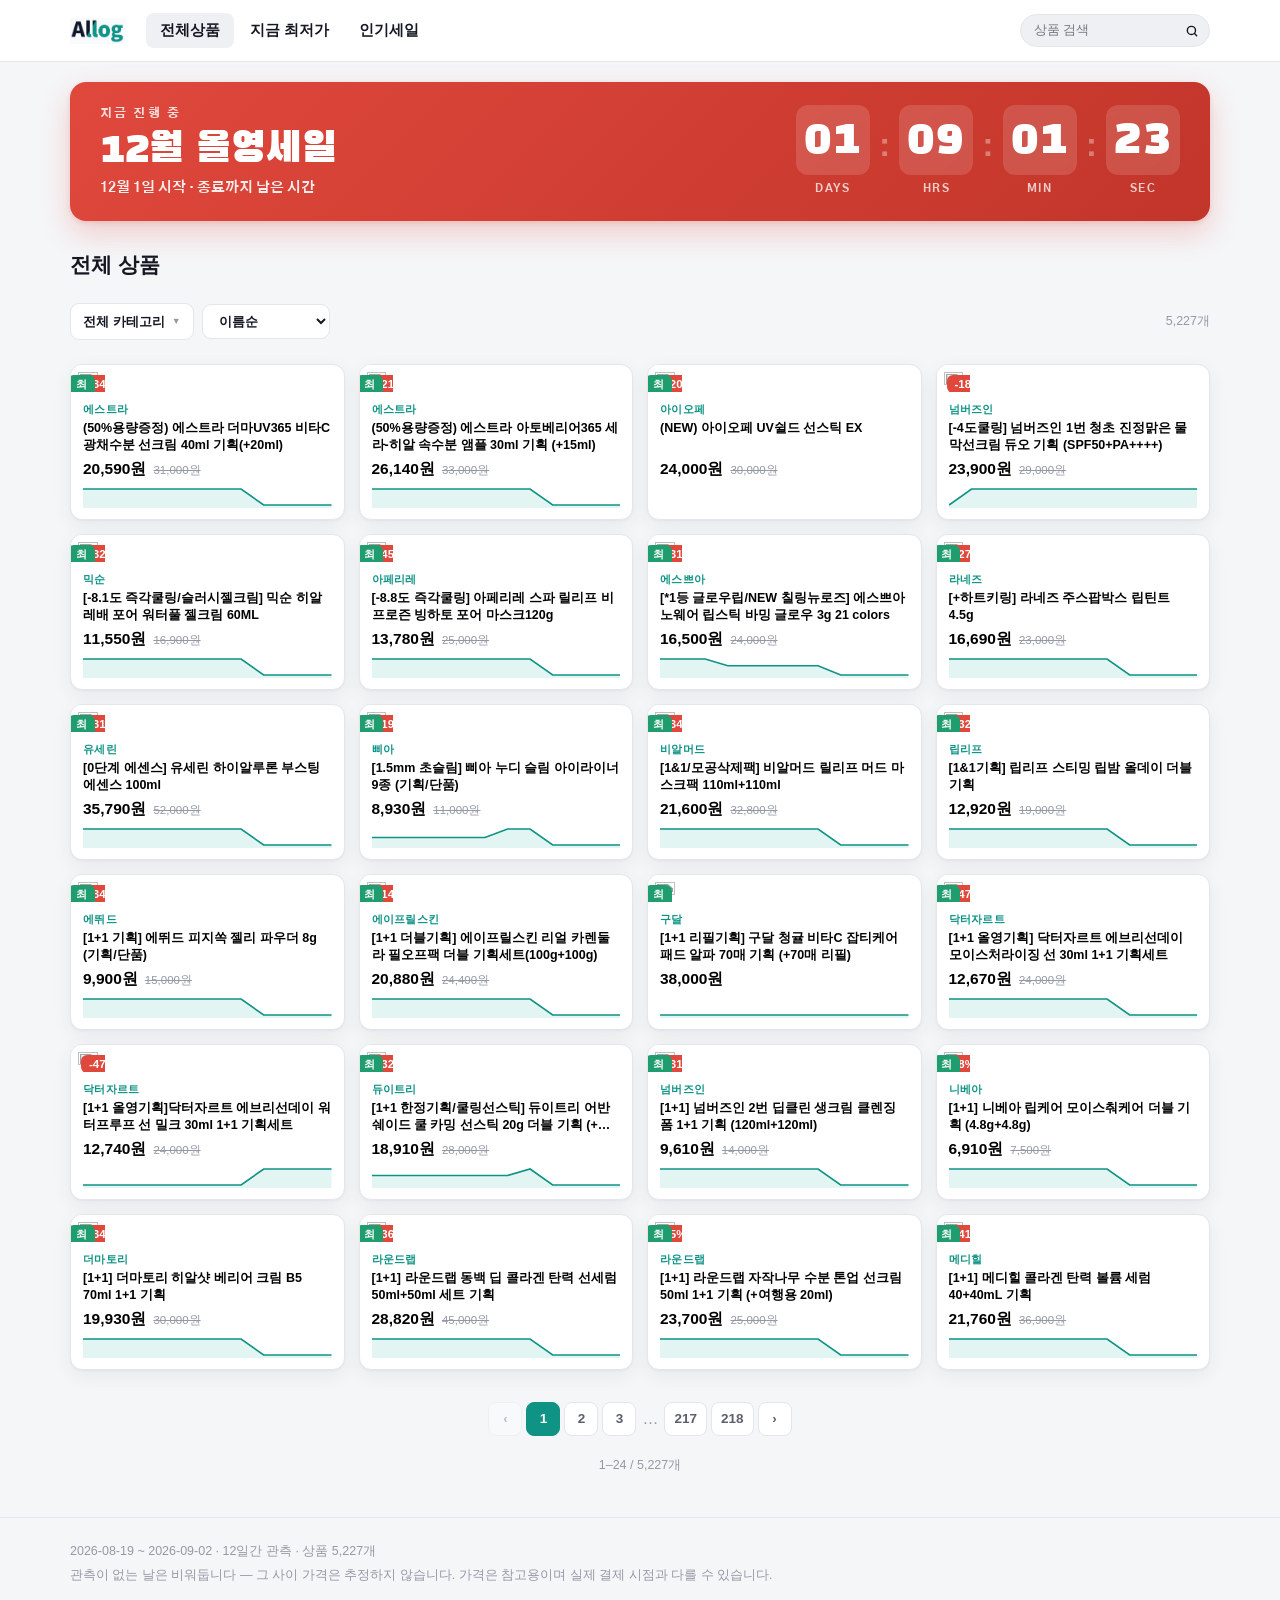
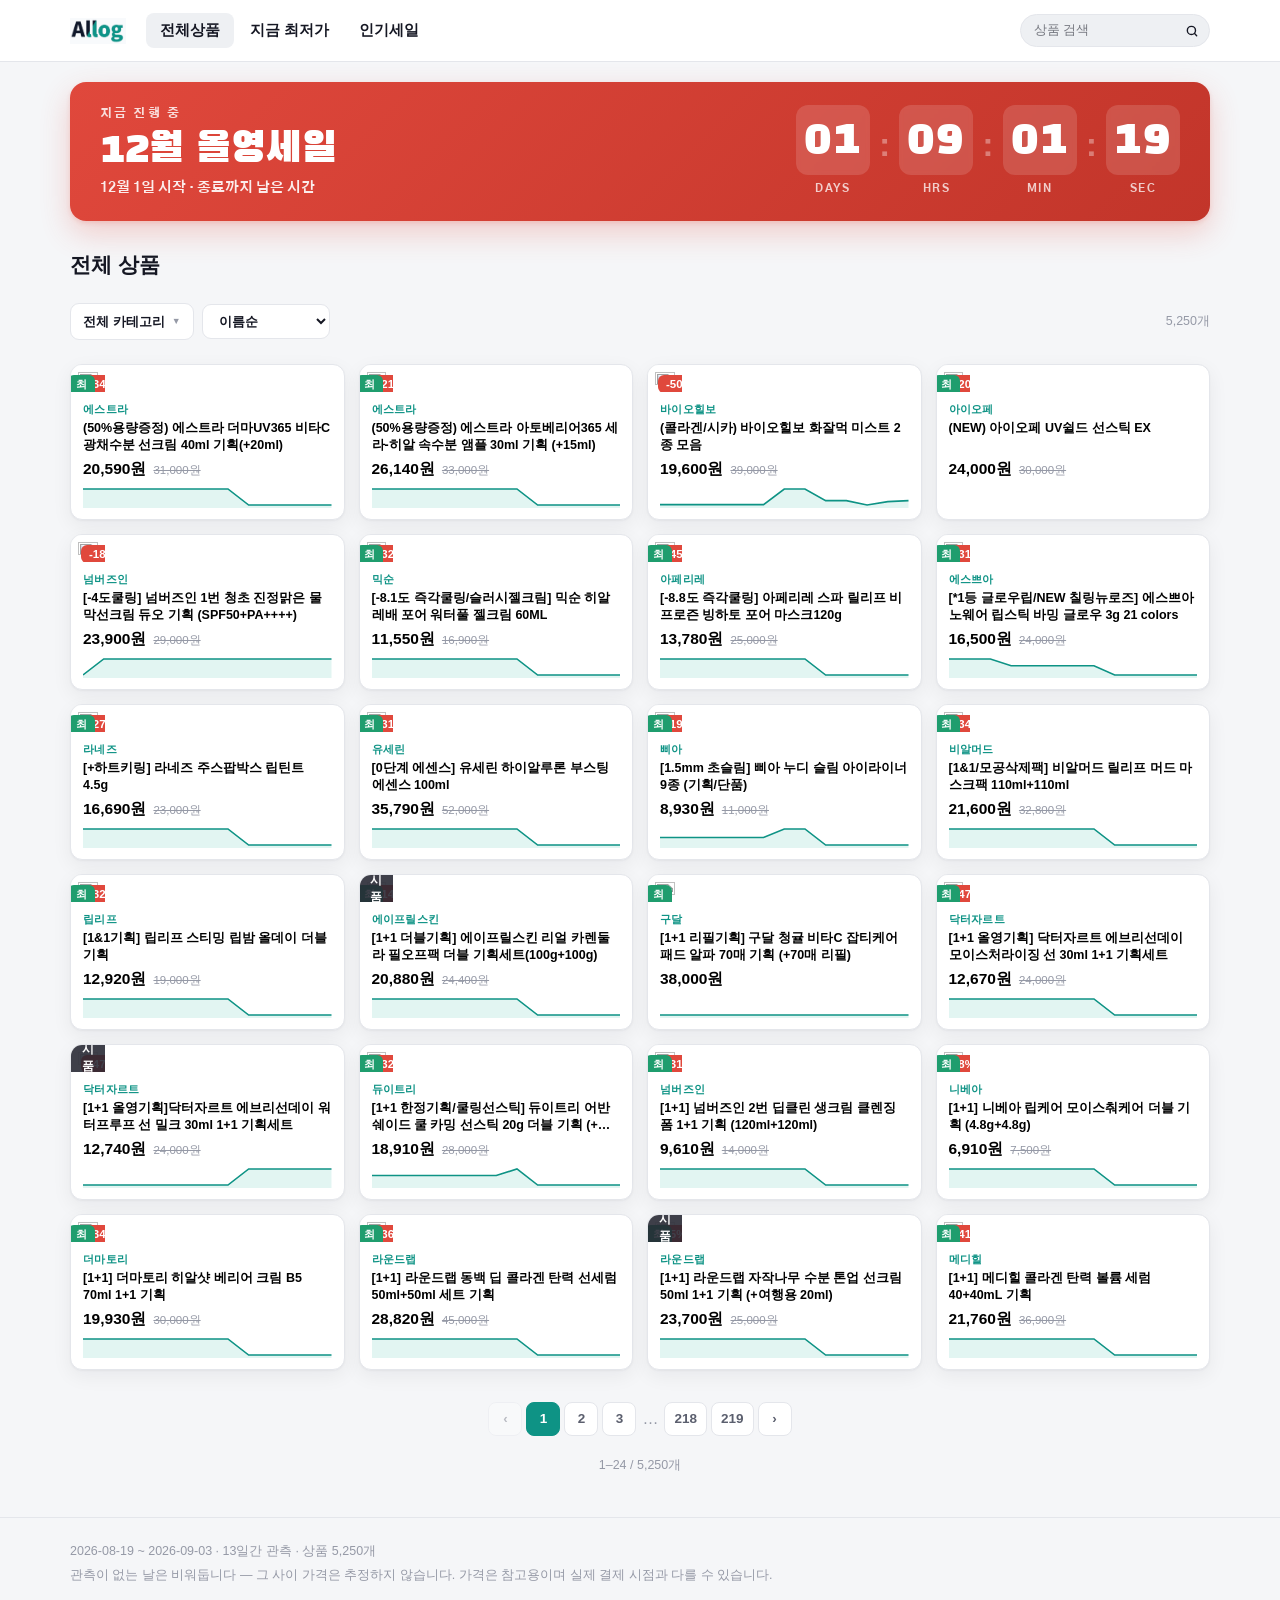
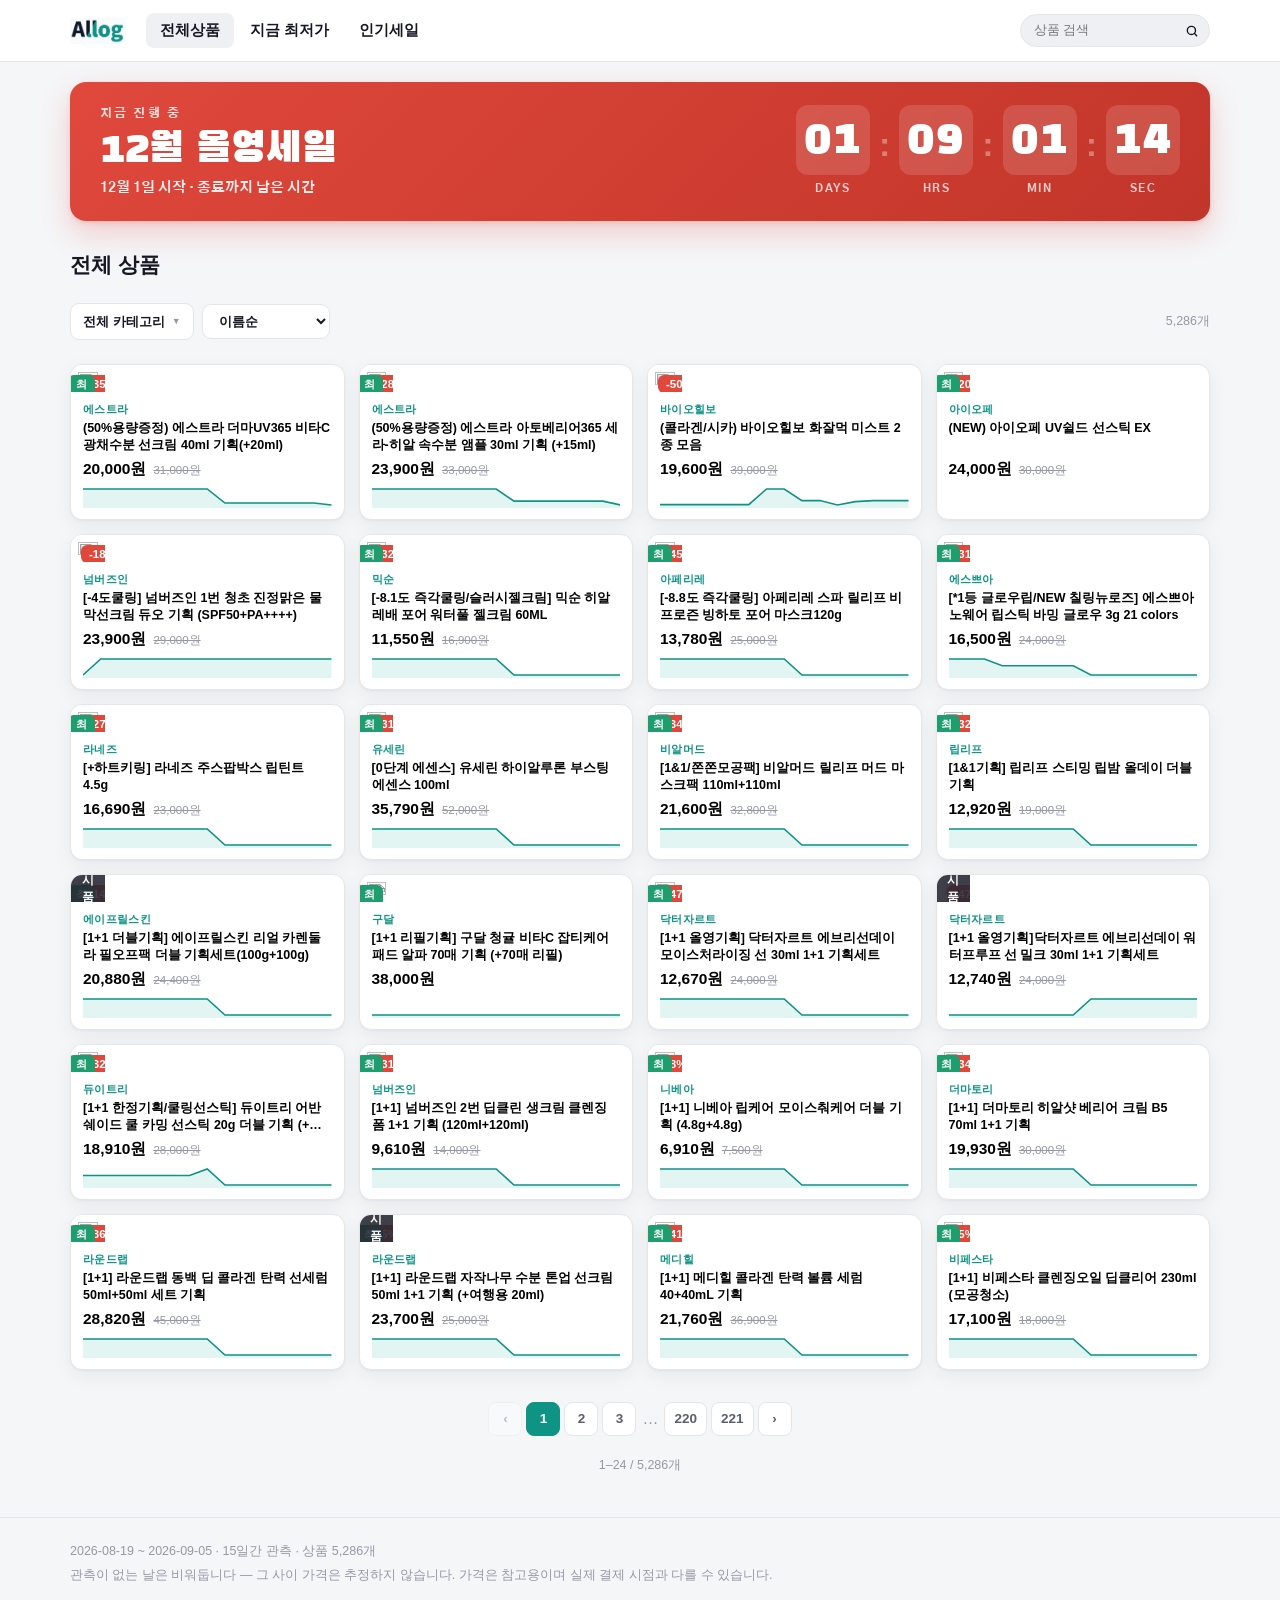
